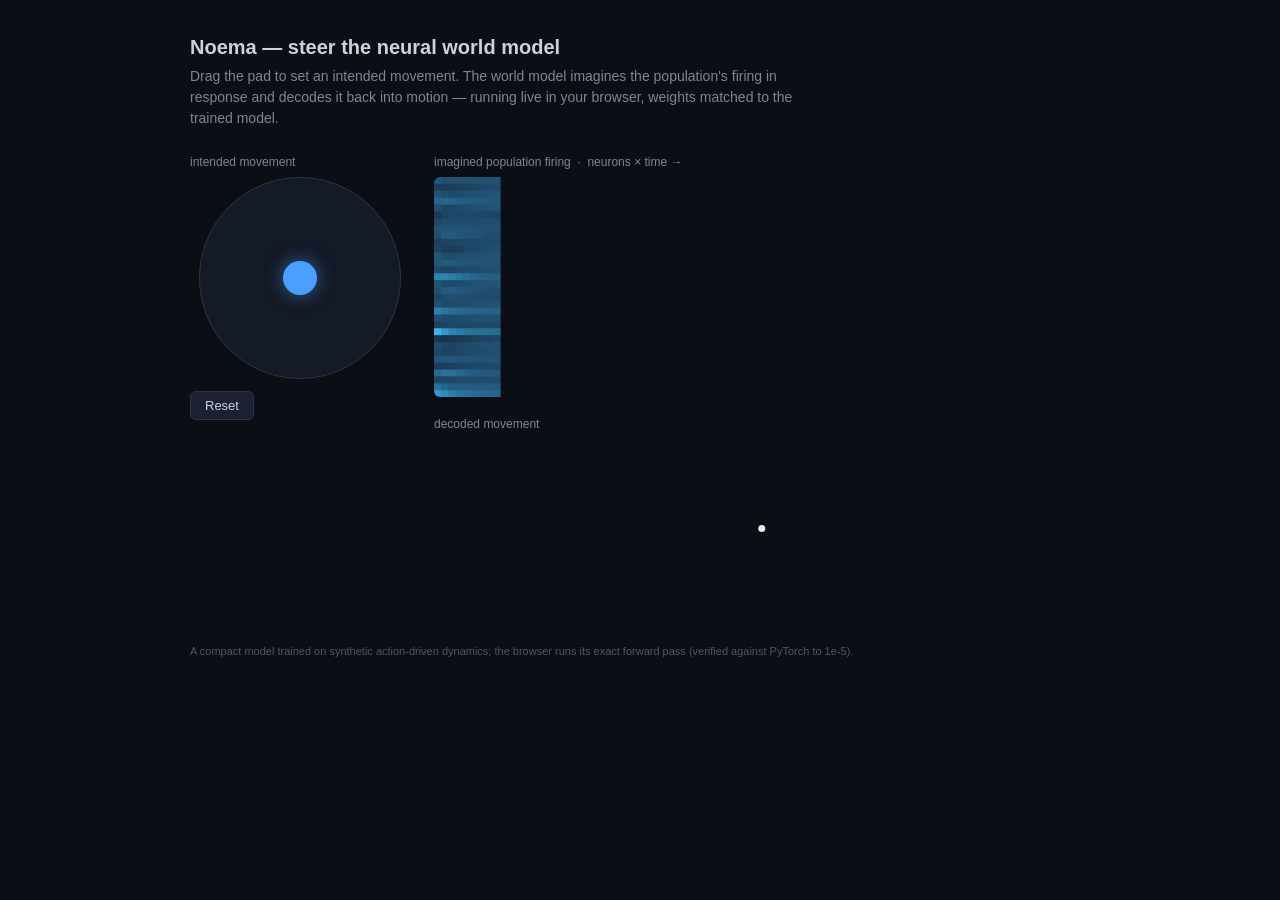
==== demo/noema.html @ ebee4f36 "sharpen demo fidelity: in-distribution steering and readable raster Train the demo model on held (pi" ====
<!doctype html>
<html lang="en"><head><meta charset="utf-8"/>
<meta name="viewport" content="width=device-width,initial-scale=1"/>
<title>Noema — steer the neural world model</title>
<style>
  :root { color-scheme: dark; }
  body { margin:0; background:#0b0e14; color:#c9d3e0;
         font:14px/1.5 -apple-system,Segoe UI,Roboto,sans-serif; }
  .wrap { max-width:900px; margin:0 auto; padding:32px 20px 48px; }
  h1 { font-size:20px; font-weight:600; margin:0 0 4px; }
  p.sub { color:#7c8698; margin:0 0 24px; max-width:640px; }
  .grid { display:grid; grid-template-columns:1fr; gap:24px; align-items:start; }
  @media (min-width:720px) { .grid { grid-template-columns:220px 1fr; } }
  #pad { margin:0 auto; }
  .label { font-size:12px; color:#7c8698; margin:0 0 6px; }
  canvas { display:block; width:100%; border-radius:6px; }
  #pad { width:200px; height:200px; border-radius:50%; background:#141a26;
         border:1px solid #2c3446; position:relative; touch-action:none; cursor:grab; }
  #knob { width:34px; height:34px; border-radius:50%; background:#4b9fff;
          position:absolute; left:83px; top:83px; box-shadow:0 0 18px #4b9fff88; }
  button { background:#1b2130; color:#c9d3e0; border:1px solid #2c3446; border-radius:6px;
           padding:6px 14px; cursor:pointer; margin-top:12px; font-size:13px; }
  .foot { color:#4d566a; font-size:11px; margin-top:24px; }
</style></head>
<body><div class="wrap">
  <h1>Noema — steer the neural world model</h1>
  <p class="sub">Drag the pad to set an intended movement. The world model imagines the population's firing in response and decodes it back into motion — running live in your browser, weights matched to the trained model.</p>
  <div class="grid">
    <div>
      <div class="label">intended movement</div>
      <div id="pad"><div id="knob"></div></div>
      <button id="reset">Reset</button>
    </div>
    <div>
      <div class="label">imagined population firing &nbsp;·&nbsp; neurons × time →</div>
      <canvas id="raster"></canvas>
      <div class="label" style="margin-top:18px">decoded movement</div>
      <canvas id="path"></canvas>
    </div>
  </div>
  <div class="foot">A compact model trained on synthetic action-driven dynamics; the browser runs its exact forward pass (verified against PyTorch to 1e-5).</div>
</div>
<script>
// Noema world model — forward pass in plain JS, shared by the browser demo and
// the Node parity test. Mirrors noema/models {encoder, world_model, tokenizer}
// exactly (batch size 1). The neural encoder is not needed here: the seed latents
// are baked in, so only the action-conditioned world model rolls forward.

const erf = (x) => {                              // Abramowitz-Stegun 7.1.26, ~1e-7
  const t = 1 / (1 + 0.3275911 * Math.abs(x));
  const y = 1 - (((((1.061405429 * t - 1.453152027) * t) + 1.421413741) * t
    - 0.284496736) * t + 0.254829592) * t * Math.exp(-x * x);
  return x < 0 ? -y : y;
};
const gelu = (x) => 0.5 * x * (1 + erf(x / Math.SQRT2));
const dot = (a, b) => { let s = 0; for (let i = 0; i < a.length; i++) s += a[i] * b[i]; return s; };
const linear = (x, W, b) => W.map((row, o) => dot(x, row) + (b ? b[o] : 0));

function layernorm(x, w, b, eps = 1e-5) {
  const m = x.reduce((s, v) => s + v, 0) / x.length;
  const v = x.reduce((s, e) => s + (e - m) * (e - m), 0) / x.length;
  const inv = 1 / Math.sqrt(v + eps);
  return x.map((e, i) => (e - m) * inv * w[i] + b[i]);
}

function rotary(vec, cos, sin) {          // vec: [head_dim]; cos/sin: [head_dim/2]
  const h = vec.length / 2, out = new Array(vec.length);
  for (let d = 0; d < h; d++) {
    const x1 = vec[d], x2 = vec[d + h];
    out[d] = x1 * cos[d] - x2 * sin[d];
    out[d + h] = x2 * cos[d] + x1 * sin[d];
  }
  return out;
}

function rotaryTables(headDim, seq, base) {
  const half = headDim / 2, cos = [], sin = [];
  for (let t = 0; t < seq; t++) {
    const c = [], s = [];
    for (let i = 0; i < half; i++) {
      const ang = t / base ** ((2 * i) / headDim);
      c.push(Math.cos(ang)); s.push(Math.sin(ang));
    }
    cos.push(c); sin.push(s);
  }
  return { cos, sin };
}

function attention(X, blk, cfg, cos, sin) {   // X: [T][dim], causal self-attention
  const { heads, headDim, dim } = cfg, T = X.length;
  const q = [], k = [], v = [];
  for (let t = 0; t < T; t++) {
    const p = linear(X[t], blk.qkv);
    const qh = [], kh = [], vh = [];
    for (let h = 0; h < heads; h++) {
      const o = h * headDim;
      qh.push(rotary(p.slice(o, o + headDim), cos[t], sin[t]));
      kh.push(rotary(p.slice(dim + o, dim + o + headDim), cos[t], sin[t]));
      vh.push(p.slice(2 * dim + o, 2 * dim + o + headDim));
    }
    q.push(qh); k.push(kh); v.push(vh);
  }
  const out = [];
  for (let t = 0; t < T; t++) {
    const row = [];
    for (let h = 0; h < heads; h++) {
      const scores = [];
      let mx = -Infinity;
      for (let j = 0; j <= t; j++) {                      // causal: j <= t
        const s = dot(q[t][h], k[j][h]) / Math.sqrt(headDim);
        scores.push(s); if (s > mx) mx = s;
      }
      let z = 0; const w = scores.map((s) => { const e = Math.exp(s - mx); z += e; return e; });
      const ctx = new Array(headDim).fill(0);
      for (let j = 0; j <= t; j++) for (let d = 0; d < headDim; d++) ctx[d] += (w[j] / z) * v[j][h][d];
      row.push(...ctx);
    }
    out.push(linear(row, blk.proj));
  }
  return out;
}

function block(X, blk, cfg, cos, sin) {
  const normed = X.map((x) => layernorm(x, blk.n1.w, blk.n1.b));
  const att = attention(normed, blk, cfg, cos, sin);
  const h = X.map((x, t) => x.map((e, i) => e + att[t][i]));
  return h.map((x) => {
    const m = layernorm(x, blk.n2.w, blk.n2.b);
    const mlp = linear(linear(m, blk.mlp0.W, blk.mlp0.b).map(gelu), blk.mlp2.W, blk.mlp2.b);
    return x.map((e, i) => e + mlp[i]);
  });
}

// World model over a latent+action sequence -> predicted next latent at each step.
function worldStep(zSeq, aSeq, m) {
  const cfg = { heads: m.heads, headDim: m.head_dim, dim: m.dim };
  const X = zSeq.map((z, t) => {
    const a = linear(aSeq[t], m.world.action.W, m.world.action.b);
    return z.map((e, i) => e + a[i]);
  });
  const { cos, sin } = rotaryTables(m.head_dim, X.length, m.base);
  let h = X;
  for (const blk of m.world.blocks) h = block(h, blk, cfg, cos, sin);
  h = h.map((x) => layernorm(x, m.world.norm.w, m.world.norm.b));
  const last = linear(h[h.length - 1], m.world.head.W, m.world.head.b);  // next latent
  return last;
}

function decode(z, m) {   // latent -> per-unit firing rate (exp of log-rate)
  return m.readout.map((row, u) => Math.exp(dot(z, row) * m.scale + m.bias[u]));
}

function behavior(z, m) {
  return linear(linear(z, m.behavior.n0.W, m.behavior.n0.b).map(gelu), m.behavior.n2.W, m.behavior.n2.b);
}

// Roll the world model forward under a plan of actions, from the seed latents.
function rollout(m, futureActions) {
  const z = m.seed.z.map((r) => r.slice());
  const a = m.seed.actions.map((r) => r.slice());
  const rates = [], beh = [];
  for (const action of futureActions) {
    const next = worldStep(z, a, m);
    z.push(next); a.push(action.slice());
    rates.push(decode(next, m));
    beh.push(behavior(next, m));
  }
  return { rates, behavior: beh };
}

const M = {"dim": 64, "heads": 4, "head_dim": 16, "action_dim": 2, "behavior_dim": 2, "scale": 0.125, "base": 10000.0, "world": {"action": {"W": [[-0.3944564759731293, 0.6815162897109985], [-0.3695671856403351, -0.19986529648303986], [0.052665259689092636, 0.6299083232879639], [0.5729265809059143, 0.5553269982337952], [0.4300071895122528, -0.008077387697994709], [0.6211912035942078, -0.35756972432136536], [0.3744974136352539, 0.2111877202987671], [-0.5672896504402161, -0.38064831495285034], [0.3224194049835205, -0.26654931902885437], [-0.5336015224456787, 0.44214004278182983], [0.450400710105896, 0.429174542427063], [-0.31211361289024353, 0.05212227627635002], [-0.2830257713794708, -0.4788229763507843], [-0.11832328140735626, 0.5726768970489502], [0.008784140460193157, -0.2810995578765869], [-0.17294231057167053, -0.5997816920280457], [-0.4796643853187561, -0.061808325350284576], [0.14216022193431854, 0.1043165847659111], [-0.4452217221260071, 0.013209742493927479], [0.5244666934013367, -0.10813763737678528], [0.43183794617652893, 0.018783368170261383], [-0.6339040398597717, 0.3685547113418579], [0.08235806226730347, -0.5705053210258484], [0.07511530816555023, -0.4097318649291992], [-0.591281533241272, 0.16483445465564728], [-0.1269935965538025, -0.30859485268592834], [0.6459012627601624, 0.31516048312187195], [-0.48872286081314087, -0.4816783666610718], [0.5846378803253174, -0.08020562678575516], [-0.11663510650396347, -0.14780473709106445], [-0.015254667028784752, 0.5689783692359924], [0.34101006388664246, 0.5291038751602173], [0.3300970792770386, -0.5868138074874878], [0.48735830187797546, -0.49069666862487793], [-0.3637958765029907, 0.15904919803142548], [0.16153647005558014, 0.4905668795108795], [0.0476057268679142, 0.5255426168441772], [0.2669703960418701, 0.6356541514396667], [-0.07174708694219589, 0.5712931752204895], [-0.1551140397787094, -0.23630522191524506], [0.06549450755119324, 0.15911155939102173], [-0.095891073346138, -0.26838910579681396], [-0.41727739572525024, 0.02391986735165119], [-0.33380457758903503, -0.21460874378681183], [-0.1529625654220581, 0.3509742319583893], [0.402127742767334, -0.1694532036781311], [0.34341737627983093, 0.6388184428215027], [-0.2864455282688141, -0.42836159467697144], [0.05498630553483963, -0.5693649649620056], [-0.4254119396209717, 0.3028835654258728], [0.04369626194238663, 0.26960039138793945], [-0.18251831829547882, 0.26504603028297424], [0.4641500413417816, 0.17468158900737762], [0.46591755747795105, -0.36217159032821655], [0.5657783150672913, -0.09593164920806885], [0.5504639744758606, 0.030761297792196274], [-0.5290141105651855, 0.08060497045516968], [0.4716035723686218, -0.536099374294281], [0.41788578033447266, -0.044641125947237015], [-0.26435962319374084, -0.17756742238998413], [-0.09975136816501617, 0.3001166880130768], [0.006324440706521273, -0.31188878417015076], [-0.03768249973654747, 0.4417543411254883], [0.18761983513832092, -0.24103501439094543]], "b": [-0.5793114900588989, 0.14379431307315826, 0.1349010467529297, -0.5529270768165588, 0.28895309567451477, 0.3098841905593872, -0.3705649673938751, -0.4057285785675049, 0.5312805771827698, -0.5716419816017151, 0.15173710882663727, 0.6578643321990967, -0.17174960672855377, -0.44533300399780273, 0.5625860691070557, -0.08477606624364853, -0.4659835994243622, -0.3616023361682892, -0.39117494225502014, 0.007013842463493347, -0.13204550743103027, 0.6119555234909058, -0.23835442960262299, 0.06920724362134933, 0.17660224437713623, -0.49497807025909424, 0.14639928936958313, -0.3441924750804901, -0.26349854469299316, -0.19271139800548553, -0.40986740589141846, -0.12065012007951736, 0.23057343065738678, 0.6095848679542542, 0.694715142250061, -0.1850115805864334, -0.5130632519721985, 0.08609455078840256, -0.4105474054813385, 0.45776256918907166, 0.6694611310958862, -0.2844844162464142, 0.425846666097641, 0.4668903350830078, -0.18549366295337677, 0.08097296208143234, 0.6704497337341309, 0.6618344783782959, 0.3022606372833252, 0.4210737347602844, -0.423159658908844, -0.20086009800434113, 0.24883757531642914, -0.5431965589523315, 0.02072245441377163, -0.12175250798463821, -0.349309504032135, 0.12508513033390045, 0.3346431851387024, -0.10420972853899002, -0.07866840064525604, -0.5405124425888062, -0.1356525719165802, -0.2730981111526489]}, "blocks": [{"n1": {"w": [0.9518190622329712, 1.0067819356918335, 0.9952657222747803, 1.0162086486816406, 0.9934046864509583, 0.975664496421814, 0.9940537214279175, 0.9903489947319031, 0.9897822141647339, 1.012467384338379, 0.9635581374168396, 1.0014780759811401, 1.0224138498306274, 0.9384195804595947, 0.9835711717605591, 0.9992873072624207, 1.0274038314819336, 0.9894895553588867, 0.9917889833450317, 0.9270288348197937, 1.012263298034668, 1.0785112380981445, 0.9634338021278381, 0.9488635659217834, 0.9710512757301331, 0.9713280200958252, 1.035818099975586, 1.0453953742980957, 0.9707453846931458, 1.0615156888961792, 0.9592798948287964, 0.9964846968650818, 1.049187183380127, 0.9809536933898926, 0.9398918747901917, 1.0421388149261475, 0.9806243181228638, 1.0337814092636108, 0.9947014451026917, 1.067650556564331, 0.9482951164245605, 0.9470446705818176, 0.962615430355072, 1.021997094154358, 0.9749978184700012, 0.9781928658485413, 0.9995278716087341, 1.0016158819198608, 0.9579798579216003, 1.0081251859664917, 0.9916494488716125, 0.9781896471977234, 0.9852414131164551, 1.0143524408340454, 0.9379108548164368, 1.0557200908660889, 0.9695205688476562, 0.9742144346237183, 1.0109935998916626, 0.9140310287475586, 1.0158467292785645, 0.9964613318443298, 1.0131433010101318, 0.9751214981079102], "b": [-0.050639279186725616, 0.01296747662127018, -0.012045660987496376, 0.005734789185225964, 0.02207055501639843, -0.009123538620769978, 0.03983752056956291, -0.05207812786102295, -0.03523536026477814, -0.000989242922514677, -0.002897884463891387, 0.05133054405450821, -0.014128864742815495, -0.016794709488749504, 0.0356895886361599, 0.0198432058095932, -0.01656273379921913, 0.04811360314488411, 0.0015269709983840585, 0.01593152992427349, 0.04979446530342102, 0.03286024555563927, -0.013062894344329834, -0.03748799115419388, 0.028775710612535477, -0.03690255805850029, 0.07079672068357468, -0.031560786068439484, 0.012679741717875004, -0.022967545315623283, 0.0018413444049656391, 0.03669736161828041, 0.06704352796077728, 0.04504508152604103, 0.0004993185284547508, 0.10556046664714813, -0.040456268936395645, 0.011144234798848629, -0.037592798471450806, 0.055554796010255814, 0.012206689454615116, 0.02947055548429489, 0.010176188312470913, 0.0288434736430645, 0.032401613891124725, 0.022518111392855644, 0.05556505173444748, 0.0461457185447216, -0.009485164657235146, 0.02507997490465641, -0.056554436683654785, 0.018647130578756332, 0.010925148613750935, -0.0753616914153099, -0.0051948861218988895, -0.00605117017403245, -0.02295408397912979, 0.03663898631930351, -0.024387653917074203, -0.026828734204173088, -0.07181020826101303, -0.056594640016555786, -0.05007350817322731, -0.07922723144292831]}, "n2": {"w": [1.1328837871551514, 1.0027097463607788, 0.9867709875106812, 1.0333420038223267, 1.010493516921997, 1.0203003883361816, 1.023108959197998, 1.2210031747817993, 1.0583550930023193, 0.9872369766235352, 0.9472073912620544, 0.9662510752677917, 1.034993290901184, 1.0624405145645142, 0.9956122040748596, 1.0384938716888428, 1.0189635753631592, 1.0148146152496338, 0.9731393456459045, 1.0422791242599487, 1.049463152885437, 1.1497405767440796, 0.98719722032547, 1.0209558010101318, 1.0080461502075195, 1.0157368183135986, 1.0815049409866333, 1.0022802352905273, 1.0585110187530518, 1.2235440015792847, 1.043584942817688, 0.9712684750556946, 1.0779212713241577, 1.0268248319625854, 1.0255160331726074, 1.00068199634552, 1.0749397277832031, 1.147748589515686, 1.0880439281463623, 1.3725206851959229, 0.9807235598564148, 1.077317476272583, 1.001234531402588, 1.1142278909683228, 1.0099586248397827, 1.0650302171707153, 1.047264575958252, 1.0747005939483643, 1.1147788763046265, 1.0387811660766602, 1.019935131072998, 0.9638904929161072, 1.0029644966125488, 0.9973915815353394, 1.1135770082473755, 1.0261303186416626, 1.0331213474273682, 1.035334587097168, 0.9799084067344666, 0.9684685468673706, 1.021506667137146, 0.9668391346931458, 0.9854614734649658, 1.0314462184906006], "b": [-0.0029264322947710752, -0.018583079800009727, 0.001795621938072145, -0.020707134157419205, 0.027982525527477264, 0.016861148178577423, -0.007829622365534306, -0.02815137803554535, -0.025320136919617653, 0.01264551468193531, 0.007995638065040112, -0.045978497713804245, 0.003470327937975526, -0.007092277053743601, 0.01591789722442627, -0.008723018690943718, -0.009512368589639664, -0.012675429694354534, 0.020157204940915108, -0.020126109942793846, -0.009787386283278465, -0.0039428481832146645, -0.025168322026729584, 0.01831814832985401, 0.004675662145018578, 0.022771334275603294, 0.010561292991042137, 0.014866831712424755, -0.041621871292591095, -0.01972878724336624, 0.03900241479277611, -0.015746798366308212, -0.017951583489775658, -0.036954816430807114, -0.003916694782674313, 0.026643870398402214, 0.000375113362679258, -0.006443338468670845, 0.012889256700873375, -0.03493070974946022, 0.01471826620399952, -0.02071280963718891, -0.015374311245977879, 0.01895223557949066, 0.010188079439103603, 0.029486754909157753, 0.011740888468921185, -0.005537296179682016, 0.0007882000645622611, 0.02468770556151867, -0.013373861089348793, 0.009452270343899727, 0.01928260736167431, -0.011353087611496449, 0.029064375907182693, 0.019300786778330803, -0.012018433772027493, 0.006469570100307465, -0.01804197207093239, -0.019850272685289383, -0.007524866610765457, 0.019129415974020958, -0.0063749393448233604, 0.013857657089829445]}, "qkv": [[0.1019890233874321, -0.21922089159488678, 0.239259272813797, 0.2573019564151764, 0.08959470689296722, 0.03715243935585022, -0.016486329957842827, 0.029049228876829147, -0.20341220498085022, 0.042510952800512314, 0.17796669900417328, -0.09070468693971634, -0.04425089433789253, 0.033242519944906235, -0.17379021644592285, -0.11632560193538666, -0.0954803004860878, -0.01600523665547371, -0.0005449784803204238, 0.06763490289449692, -0.02672148309648037, -0.012013023719191551, -0.1079079806804657, -0.13356086611747742, 0.04365622252225876, -0.09398595243692398, -0.06843330711126328, 0.12897691130638123, -0.10591167211532593, -0.013909511268138885, 0.1846122443675995, 0.17421986162662506, -0.4189000129699707, -0.01510913297533989, 0.01841888017952442, 0.12046756595373154, 0.01323753222823143, 0.20384959876537323, 0.3299456834793091, -0.1453922837972641, 0.15470823645591736, -0.009803509339690208, 0.007985693402588367, 0.04983248561620712, 0.14722363650798798, 0.02960769087076187, 0.17112091183662415, 0.1064862385392189, -0.17639395594596863, -0.05886296182870865, 0.18279020488262177, 0.05605488643050194, -0.09534801542758942, 0.06956835091114044, -0.050970036536455154, 0.20256897807121277, 0.03487636521458626, -0.008091511204838753, -0.14634810388088226, 0.02074437588453293, 0.2608710527420044, 0.09096314758062363, 0.1734926551580429, 0.07967568188905716], [-0.0876857340335846, -0.12322865426540375, 0.08032472431659698, 0.10066740959882736, 0.007662361953407526, -0.0747571513056755, -0.03262263908982277, 0.11585638672113419, -0.07417401671409607, -0.00786613393574953, -0.18062183260917664, -0.0515311062335968, -0.04791145771741867, -0.013686344027519226, -0.023641638457775116, 0.10111473500728607, 0.06682206690311432, 0.024882111698389053, -0.11148034781217575, -0.006643619388341904, -0.13883239030838013, 0.030815869569778442, 0.031521763652563095, -0.08726497739553452, 0.12075401097536087, -0.06884077936410904, -0.10586187988519669, 0.08248822391033173, -0.1588488221168518, 0.005163624882698059, 0.017729291692376137, -0.06646686792373657, -0.033533789217472076, 0.07258914411067963, -0.016699692234396935, -0.08954544365406036, -0.0005236978176981211, 0.04497011378407478, 0.12128793448209763, -0.1091168075799942, -0.02271079085767269, 0.06369882822036743, 0.151875302195549, -0.042408592998981476, 0.13288414478302002, -0.020300623029470444, 0.10217557847499847, -0.07630931586027145, 0.010956170037388802, -0.11705071479082108, 0.07441511750221252, -0.054752688854932785, -0.06717263907194138, -0.0832209587097168, -0.006795927882194519, 0.11148101091384888, 0.05395887792110443, -0.13701018691062927, -0.11811495572328568, -0.041921719908714294, -0.03022828884422779, 0.021357320249080658, 0.08766566216945648, 0.009901068173348904], [-0.018493281677365303, -0.1311487853527069, -0.05554645508527756, -0.0034737689420580864, 0.023432904854416847, -0.10630076378583908, -0.0928850769996643, 0.08274764567613602, -0.012062233872711658, 0.009141853079199791, -0.06896588951349258, -0.22553040087223053, -0.09492062032222748, 0.07005596160888672, -0.08554959297180176, 0.011491303332149982, -0.03242974728345871, -0.13550810515880585, -0.002136147115379572, 0.03962305188179016, -0.12864309549331665, -0.03831502050161362, -0.03569994121789932, 0.004511713981628418, -0.01600118912756443, 0.1267499327659607, -0.03748203068971634, 0.09516625106334686, 0.09683098644018173, 0.007074417546391487, -0.13237345218658447, -0.07159579545259476, -0.12083622068166733, -0.16986531019210815, -0.13730990886688232, -0.19173531234264374, 0.16130520403385162, -0.08606159687042236, 0.15487772226333618, -0.02298778109252453, -0.07941588759422302, -0.012243137694895267, -0.0939004197716713, -0.18694321811199188, -0.07484801858663559, -0.041624169796705246, -0.07303568720817566, -0.04319349303841591, -0.09247233718633652, -0.06733626127243042, 0.01989799365401268, -0.04013802111148834, -0.0966499000787735, 0.15590058267116547, 0.17364631593227386, 0.1712193340063095, -0.08948008716106415, -0.08477280288934708, 0.01297383476048708, -0.031478267163038254, 0.039192624390125275, 0.03959266468882561, 0.22647331655025482, 0.13844867050647736], [-0.033623624593019485, 0.05161348730325699, -0.05354214459657669, 0.06507586687803268, -0.022652098909020424, 0.09232428669929504, -0.1636413186788559, -0.1250692754983902, 0.03623977676033974, -0.00194883206859231, 0.014006552286446095, -0.07849420607089996, 0.17394880950450897, -0.03202756494283676, -0.15509384870529175, -0.12796419858932495, 0.09470620006322861, 0.05975446105003357, 0.05458669736981392, -0.11399611830711365, -0.014599677175283432, 0.11923957616090775, 0.006812912877649069, 0.04361000657081604, 0.06478963792324066, -0.02768092229962349, 0.140968456864357, 0.03764726594090462, -0.13840381801128387, -0.1214812844991684, -0.04796239733695984, 0.12527823448181152, -0.18662552535533905, 0.023041991516947746, -0.07486642152070999, 0.054820090532302856, 0.022598909214138985, 0.17889228463172913, -0.02626323513686657, 0.009141456335783005, 0.0029577333480119705, -0.09112020581960678, 0.051615193486213684, 0.03983641043305397, -0.059786923229694366, -0.0015052591916173697, -0.06306123733520508, -0.14096377789974213, 0.08873683959245682, -0.09299508482217789, -0.0954534187912941, 0.10414828360080719, -0.0863800197839737, -0.11311658471822739, 0.04301012307405472, -0.03845622017979622, 0.01905188523232937, -0.12170632928609848, 0.024328414350748062, 0.026872115209698677, -0.12607860565185547, -0.018617698922753334, -0.032337918877601624, -0.071282759308815], [-0.04096474498510361, 0.15951469540596008, -0.16267883777618408, -0.014973005279898643, 0.08079700917005539, 0.16429251432418823, 0.1714327186346054, -0.010502892546355724, 0.15144643187522888, -0.21207377314567566, -0.03797118738293648, -0.027362560853362083, 0.08620889484882355, -0.010356971062719822, -0.0759967491030693, 0.10651062428951263, -0.12111562490463257, 0.08933261781930923, -0.21873098611831665, 0.04569048434495926, 0.12088537961244583, 0.10590456426143646, -0.06254943460226059, 0.1423230618238449, -0.008847495540976524, -0.08762267231941223, 0.2881028950214386, -0.0599541999399662, 0.007942818105220795, -0.21882997453212738, -0.10229658335447311, 0.131445974111557, 0.12597359716892242, 0.001382859656587243, 0.0066451807506382465, 0.12095523625612259, 0.047094207257032394, 0.013993478380143642, -0.12958447635173798, 0.22548744082450867, -0.09324931353330612, -0.09921620041131973, 0.011906616389751434, -0.07109318673610687, 0.03689814731478691, 0.13640083372592926, 0.1444879174232483, -0.1904255449771881, -0.017323726788163185, -0.07969778031110764, 0.026257386431097984, -0.11777286976575851, 0.17424090206623077, -0.14985044300556183, -0.1531061828136444, -0.15805470943450928, -0.068917416036129, -0.07710824906826019, 0.22918350994586945, -0.08324597030878067, 0.0003385373274795711, -0.10636016726493835, -0.10050328075885773, -0.08334457129240036], [-0.059100277721881866, 0.12831752002239227, 0.18686039745807648, -0.061089079827070236, 0.018401863053441048, -0.07409010082483292, 0.023737428709864616, -0.07443850487470627, -0.0037667949218302965, -0.052640076726675034, 0.09584804624319077, 0.06753680855035782, 0.08195926994085312, -0.09580937027931213, -0.03119290992617607, -0.047231823205947876, 0.06632208079099655, -0.07948215305805206, 0.02841816283762455, -0.0953378975391388, -0.08970935642719269, 0.059051644057035446, 0.048951514065265656, 0.03154454007744789, -0.06927734613418579, -0.10465986281633377, 0.04216837137937546, -0.12241761386394501, 0.08621209859848022, 0.028454555198550224, 0.01418157760053873, -0.1224004328250885, 0.07050468772649765, 0.03224639594554901, -0.013769405893981457, 0.04309986159205437, -0.03266163170337677, 0.09670797735452652, 0.0433778278529644, 0.06880635768175125, 0.10985220223665237, 0.02411346323788166, 0.024117445573210716, -0.019384853541851044, -0.04179612547159195, 0.055116310715675354, -0.09552766382694244, 0.024673519656062126, 0.08479467779397964, -0.11129190772771835, -0.16578854620456696, 0.042776141315698624, 0.057866234332323074, -0.0840618759393692, -0.1295805275440216, 0.02925940789282322, 0.11790443956851959, -0.08891916275024414, 0.023390185087919235, 0.10766279697418213, -0.15269151329994202, -0.051559340208768845, -0.09477951377630234, 0.06014775112271309], [-0.060464199632406235, 0.122162364423275, -0.08443280309438705, -0.14731243252754211, -0.062513068318367, -0.06124139204621315, -0.0964270681142807, -0.021768182516098022, -0.11051245033740997, 0.1252647042274475, -0.08832073211669922, 0.052149735391139984, 0.02858332358300686, 0.10884684324264526, 0.056812770664691925, 0.08852876722812653, 0.07344023883342743, -0.0860452726483345, -0.03764623403549194, 0.02435459941625595, 0.024154121056199074, -0.006398485507816076, 0.04234933480620384, -0.07876340299844742, 0.14836393296718597, -0.09341931343078613, 0.11040560901165009, -0.08476734161376953, -0.1380874365568161, -0.023091893643140793, 0.05263379588723183, 0.07214507460594177, -0.05276035517454147, -0.0753420814871788, -0.04936867579817772, 0.004234483931213617, -0.043024010956287384, -0.11618715524673462, -0.1330767720937729, 0.13867196440696716, 0.1383821964263916, -0.040082577615976334, 0.1625230759382248, 0.10926516354084015, 0.04899733513593674, 0.048174742609262466, -0.11002377420663834, -0.08035451918840408, 0.0010097185149788857, -0.014790067449212074, -0.08095556497573853, 0.029777241870760918, 0.03586836904287338, 0.01731816492974758, 0.12228021025657654, -0.06302794814109802, 0.0807771161198616, 0.08182545006275177, -0.026763183996081352, 0.006836385931819677, 0.04811227694153786, 0.06499245017766953, -0.02331857942044735, -0.01276117842644453], [-0.03903642296791077, 0.0628284215927124, -0.035016413778066635, -0.04455618932843208, 0.1041109636425972, 0.10302921384572983, 0.01962038315832615, -0.09140220284461975, 0.12951551377773285, 0.0693650096654892, 0.08218605816364288, -0.05325492098927498, 0.12322556227445602, -0.04577936977148056, -0.08096691220998764, -0.07531288266181946, 0.08978795260190964, 0.06995239108800888, -0.09491444379091263, 0.07427266985177994, -0.03735053166747093, -0.07818276435136795, -0.12822778522968292, 0.008807322010397911, 0.02308506891131401, -0.04244120791554451, 0.10410889983177185, 0.05531202256679535, 0.019264277070760727, 0.010618426837027073, 0.10749723017215729, 0.07777334749698639, 0.03256995603442192, -0.01347529049962759, -0.07580703496932983, 0.02518600970506668, -0.12841923534870148, -0.02734636329114437, -0.09280134737491608, 0.07216112315654755, -0.090648353099823, -0.1067291796207428, 0.00668165972456336, 0.02217511460185051, -0.03467145189642906, -0.01993233896791935, 0.012541081756353378, 0.044993866235017776, 0.056016817688941956, 0.11301965266466141, -0.05960288271307945, -0.02777351252734661, -0.06931506097316742, -0.0779736265540123, -0.061163026839494705, -0.1364448219537735, -0.023487290367484093, 0.009534532204270363, 0.051053356379270554, 0.03804723545908928, 0.10791119188070297, -0.11357399821281433, -0.018669134005904198, 0.05919019505381584], [-0.011650112457573414, -0.20030339062213898, 0.13728003203868866, 0.17028746008872986, -0.00970230158418417, -0.1431300938129425, 0.12057091295719147, 0.011090594343841076, -0.01734859123826027, -0.1211235299706459, 0.062907375395298, 0.03956228494644165, -0.12259802967309952, -0.0774901956319809, -0.05220118537545204, 0.09681130945682526, -0.15873144567012787, 0.13495177030563354, -0.07429815828800201, 0.17237254977226257, 0.08311182260513306, -0.17144517600536346, 0.0669686421751976, -0.0447814054787159, 0.032823167741298676, 0.08992347121238708, -0.11800441890954971, 0.03946136310696602, -0.0008571744547225535, -0.2672003507614136, 0.08479881286621094, -0.010693833231925964, -0.053885333240032196, 0.019390203058719635, 0.021069610491394997, 0.06299356371164322, 0.06745100021362305, -0.002964538522064686, 0.04035486653447151, -0.007185828406363726, -0.10802501440048218, 0.0057913679629564285, 0.024626320227980614, -0.1674148589372635, 0.06802570819854736, -0.033998116850852966, -0.011307863518595695, 0.0501616969704628, -0.08391588926315308, -0.1270667463541031, 0.42304080724716187, -0.03868522495031357, -0.19951733946800232, -0.034483134746551514, 0.021419281139969826, 0.20193541049957275, 0.03684700280427933, 0.00020076431974302977, 0.0003959363093599677, 0.0010682535357773304, 0.09038450568914413, -0.03134840354323387, 0.13615156710147858, 0.004222769755870104], [0.16978852450847626, 0.019861042499542236, 0.10321074724197388, 0.07865042984485626, 0.07279828935861588, 0.023162702098488808, -0.12658274173736572, 0.06442730873823166, -0.015539378859102726, -0.03210986405611038, 0.020982496440410614, -0.28471800684928894, 0.12935610115528107, 0.06563343852758408, -0.16001927852630615, -0.10318532586097717, 0.12479647248983383, -0.07925565540790558, 0.04614170268177986, -0.12392678111791611, -0.04254525154829025, -0.1795663684606552, -0.00023185121244750917, 0.04027194902300835, -0.028076447546482086, 0.03300369530916214, -0.060192592442035675, 0.17446446418762207, -0.019242901355028152, 0.10729438811540604, 0.11441174149513245, -0.01642383076250553, -0.046422328799963, -0.03068247064948082, -0.15072864294052124, -0.13431836664676666, -0.01789584569633007, -0.1026415005326271, 0.04387659579515457, 0.0975588858127594, 0.02199021354317665, -0.04696580395102501, -0.08279605954885483, -0.30077582597732544, 0.13119076192378998, -0.08574562519788742, -0.260811448097229, -0.06422074884176254, -0.046247903257608414, -0.02405644953250885, 0.043961554765701294, -0.03360966593027115, -0.03840934857726097, 0.0856207087635994, 0.04255436733365059, 0.17365072667598724, 0.08256354182958603, 0.07515842467546463, -0.156426340341568, -0.035824984312057495, 0.15803249180316925, 0.20088237524032593, 0.15650896728038788, 0.0771847516298294], [-0.2749035954475403, 0.09719657152891159, -0.08350634574890137, -0.019601047039031982, 0.009021453559398651, -0.02290017530322075, 0.10184409469366074, -0.177202045917511, 0.1193259209394455, -0.05987700819969177, 0.061117447912693024, 0.1092621237039566, 0.20678384602069855, -0.0895659551024437, 0.042181480675935745, 0.21672646701335907, 0.08968549966812134, 0.0995563343167305, 0.054356545209884644, -0.018932517617940903, 0.19643275439739227, 0.12140308320522308, -0.08058666437864304, 0.1367824822664261, 0.025855490937829018, -0.04645198583602905, 0.12489774078130722, -0.16137312352657318, -0.07863864302635193, -0.11388666182756424, -0.003696475876495242, 0.05118943750858307, 0.16294124722480774, 0.11560261994600296, 0.007916565984487534, 0.1790124922990799, -0.07169583439826965, 0.13949701189994812, -0.2287871539592743, 0.18177026510238647, 0.0320190005004406, 0.02134380117058754, 0.3573895990848541, 0.08624063432216644, -0.141170933842659, 0.102185919880867, 0.12720173597335815, 0.18918658792972565, -0.016601556912064552, 0.16601110994815826, -0.06479766219854355, 0.0971331000328064, 0.19954749941825867, -0.24918384850025177, -0.2330208420753479, -0.0887431874871254, -0.10683747380971909, -0.0023372287396341562, 0.1340665966272354, -0.1901366412639618, -0.11465776711702347, -0.29843392968177795, -0.2058429718017578, -0.10968584567308426], [-0.0937233567237854, 0.12751029431819916, -0.07152555137872696, 0.014849507249891758, 0.04457544907927513, -0.025131475180387497, -0.03771980479359627, 0.022487418726086617, -0.045845165848731995, -0.0965091660618782, 0.05780067667365074, -0.08481104671955109, -0.0322779044508934, 0.02575400285422802, -0.11963680386543274, 0.10816784203052521, -0.01796734146773815, 0.0314103364944458, -0.15042637288570404, -0.11793214827775955, 0.11265461146831512, -0.06507660448551178, -0.05496466904878616, 0.06976953148841858, -0.05272204056382179, -0.03763312101364136, 0.05079273879528046, 0.11565346270799637, 0.10140124708414078, 0.07900582998991013, -0.002145004691556096, -0.08157684653997421, 0.03361981734633446, 0.02579399198293686, 0.07556550949811935, 0.0525522418320179, 0.09341325610876083, -0.010546698234975338, 0.10689838230609894, -0.03919699415564537, 0.02960110828280449, 0.03856365755200386, -0.027749940752983093, -0.1361750364303589, 0.12877199053764343, 0.058554187417030334, -0.04506840929389, -0.16579972207546234, -0.06746476888656616, -0.03701738268136978, 0.11233534663915634, 0.00754120759665966, 0.16258616745471954, 0.04701995104551315, -0.04686307534575462, -0.06540679931640625, -0.03883243352174759, 0.04743535444140434, -0.03454262390732765, 0.08871126919984818, 0.056304074823856354, -0.03479348495602608, -0.08955203741788864, 0.09760849177837372], [-0.027282943949103355, 0.09818632900714874, -0.15729494392871857, 0.1081719696521759, 0.09467730671167374, 0.025324568152427673, -0.04450357332825661, 0.11571229994297028, -0.1355220079421997, 0.13658376038074493, -0.07902549207210541, -0.08613661676645279, 0.1561966836452484, 0.06294292211532593, -0.06788633018732071, 0.002098151482641697, 0.04237479716539383, -0.13003888726234436, -0.04716503620147705, -0.1004282757639885, -0.08109642565250397, 0.005838638171553612, 0.06278982013463974, 0.042967598885297775, -0.10286787152290344, -0.044967398047447205, -0.10404238104820251, -0.03187158703804016, 0.043021026998758316, 0.08103182911872864, -0.09450951963663101, 0.022413108497858047, -0.0039314948953688145, -0.091590516269207, 0.058688901364803314, 0.0004233086947351694, -0.005785686895251274, -0.05736467242240906, 0.035925596952438354, -0.05703343451023102, -0.04463764652609825, 0.042294472455978394, -0.01970372535288334, -0.04557802528142929, 0.0416610985994339, 0.0644829273223877, 0.08555568754673004, 0.071996308863163, -0.017533963546156883, -0.12520678341388702, -0.06123891845345497, -0.004286274313926697, -0.026893068104982376, 0.004734452813863754, 0.10058453679084778, 0.01139273401349783, 0.03367844223976135, 0.06304501742124557, 0.03030991554260254, 0.035246625542640686, 0.08577490597963333, 0.13559600710868835, 0.10914422571659088, 0.05847899615764618], [-0.06951991468667984, -0.08750329166650772, 0.15873154997825623, 0.056824203580617905, -0.09202397614717484, 0.060783643275499344, 0.01105902437120676, -0.09964616596698761, -0.06875894963741302, -0.12406712025403976, 0.1167214959859848, -0.005771150346845388, -0.11475447565317154, -0.007126102223992348, 0.13104188442230225, 0.06535632908344269, -0.03619971126317978, -0.11315488815307617, -0.02286052703857422, -0.060088858008384705, -0.07102584093809128, -0.009324612095952034, 0.10871320217847824, 0.04626830667257309, -0.05075022950768471, -0.02828075923025608, -0.12145183235406876, 0.1477590799331665, 0.0688360184431076, 0.035801731050014496, -0.0625535249710083, -0.14316244423389435, -0.04933968931436539, -0.16970795392990112, 0.09560588002204895, -0.1417713612318039, -0.05116673558950424, 0.05217180401086807, 0.13860006630420685, -0.047333817929029465, -0.05028054490685463, 0.012061595916748047, 0.01006752997636795, -0.09242433309555054, 0.012224462814629078, 0.10587136447429657, -0.027704939246177673, -0.07062797248363495, 0.11017637699842453, -0.11234762519598007, 0.035463832318782806, -0.09306617081165314, 0.09467845410108566, 0.028627796098589897, -0.07325471937656403, 0.04491354152560234, -0.07279599457979202, 0.07699552178382874, -0.056035980582237244, -0.10005178302526474, 0.14626754820346832, 0.0011231433600187302, -0.11404471844434738, -0.1147727519273758], [-0.05272768437862396, -0.11570417881011963, -0.12307041883468628, -0.07134450227022171, -0.044649239629507065, -0.04196459427475929, -0.14136090874671936, 0.131511390209198, -0.1171095073223114, 0.11669862270355225, 0.017074892297387123, -0.13696742057800293, -0.011083345860242844, 0.09649298340082169, -0.0819450169801712, -0.03203454986214638, 0.006809500977396965, -0.018011100590229034, 0.054567355662584305, 0.024968205019831657, -0.09997659921646118, -0.007051910739392042, -0.07639969140291214, -0.11180547624826431, -0.04369457811117172, -0.09317811578512192, -0.030978668481111526, 0.11079160124063492, -0.0017094212817028165, 0.15615423023700714, -0.08587931096553802, -0.02215309999883175, -0.15124095976352692, -0.07522469013929367, -0.08018958568572998, -0.056718677282333374, 0.10859277844429016, -0.03851306810975075, -0.10986671596765518, -0.14962950348854065, 0.1269172728061676, -0.047641731798648834, -0.08100184053182602, -0.09313163161277771, 0.11664161831140518, -0.009012038819491863, -0.052245501428842545, 0.0447566881775856, -0.03786391764879227, -0.06435397267341614, 0.06548526138067245, 0.02166626788675785, 0.06309669464826584, 0.032966479659080505, 0.037967804819345474, -0.010142534039914608, -0.08907538652420044, -0.10666009783744812, 0.03494692221283913, 0.04024423286318779, 0.10010923445224762, -0.06766434758901596, 0.10860089212656021, 0.06067042425274849], [-0.08538307249546051, 0.01673191413283348, 0.015590155497193336, 0.008610773831605911, 0.09303566068410873, -0.08446383476257324, 0.00943073071539402, -0.08886434882879257, 0.06132035702466965, 0.051332466304302216, 0.0630779042840004, 0.04122083634138107, -0.058370839804410934, 0.14434511959552765, 0.04255063086748123, -0.12428540736436844, 0.1202053353190422, 0.08154930174350739, 0.07900974899530411, 0.08507430553436279, 0.001380748813971877, -0.06779814511537552, -0.04940933361649513, -0.04330834001302719, -0.008084552362561226, 0.10312715172767639, 0.02290370874106884, 0.00032046300475485623, -0.08897344768047333, 0.09571536630392075, 0.029356487095355988, -0.05430412292480469, -0.1489957720041275, 0.09348447620868683, 0.047801319509744644, 0.088555246591568, 0.04519207030534744, 0.03210258111357689, -0.1578129082918167, 0.07408761233091354, 0.08702991157770157, 0.006180734373629093, 0.07158006727695465, -0.015363224782049656, 0.0710117295384407, 0.018890250474214554, 0.010433848947286606, 0.06767880916595459, -0.14530454576015472, 0.02228357084095478, 0.05877096578478813, 0.029227428138256073, 0.008729089051485062, 0.001789018278941512, -0.09593767672777176, 0.10027454048395157, 0.009093635715544224, -0.10270220041275024, 0.07402539253234863, -0.08849327266216278, -0.012783240526914597, -0.04874366521835327, 0.1131499782204628, -0.02103685960173607], [-0.04330763593316078, -0.0037334102671593428, -0.004405921790748835, -0.16136999428272247, -0.0579063855111599, -0.16927871108055115, -0.2736102044582367, 0.1107163205742836, -0.27101725339889526, 0.14729179441928864, 0.0594637356698513, 0.08048100024461746, -0.07676472514867783, 0.042806126177310944, -0.18790820240974426, -0.23723463714122772, 0.20205380022525787, -0.16973453760147095, 0.07089079171419144, -0.11916377395391464, 0.10350287705659866, -0.003626275109127164, -0.198334738612175, -0.08588838577270508, 0.04839541018009186, -0.08550609648227692, -0.03324867784976959, 0.07657758891582489, -0.08942483365535736, 0.15104910731315613, -0.0032315736170858145, -0.05681140720844269, -0.09730198979377747, -0.12177074700593948, 0.25933462381362915, 0.07694321125745773, -0.14595511555671692, 0.05793304741382599, 0.10531242191791534, 0.2548820376396179, -0.07089999318122864, 0.013602003455162048, 0.016334164887666702, 0.04266085475683212, 0.078700490295887, -0.05099010840058327, -0.012440111488103867, 0.21710412204265594, -0.0948135256767273, 0.10512544959783554, 0.18952639400959015, 0.024419426918029785, 0.014571739360690117, -0.010945276357233524, -0.1509663611650467, -0.07428911328315735, 0.26487258076667786, -0.06140848994255066, -0.14920257031917572, 0.043914321810007095, 0.005779453087598085, -0.054121024906635284, -0.06848764419555664, 0.054069023579359055], [0.006330495234578848, 0.07830015569925308, 0.07445721328258514, -0.0821157842874527, 0.12877044081687927, 0.002216192428022623, -0.006258177570998669, -0.00892446655780077, 0.04528212919831276, -0.07223834842443466, 0.04916941747069359, -0.09717424213886261, -0.013210131786763668, -0.01722879149019718, -0.023277755826711655, 0.012062471359968185, -0.03864673525094986, -0.02371368184685707, 0.059603337198495865, -0.027804067358374596, 0.18911051750183105, -0.11384159326553345, -0.18843716382980347, -0.052390918135643005, -0.03136986494064331, -0.10977474600076675, 0.13976603746414185, -0.09644264727830887, 0.0557708702981472, 0.06887838989496231, 0.19469670951366425, 0.07325092703104019, -0.11620394885540009, 0.08266080915927887, 0.07976694405078888, 0.18072474002838135, 0.019270863384008408, 0.21754468977451324, 0.12366099655628204, -0.036040570586919785, 0.04242686927318573, -0.1180456280708313, 0.06740649789571762, 0.012329952791333199, 0.015319149941205978, 0.10660754889249802, 0.09256618469953537, -0.10110778361558914, 0.12763389945030212, 0.03765179216861725, -0.04631704464554787, 0.13005617260932922, 0.14755849540233612, -0.14302273094654083, 0.05218997597694397, 0.07415571808815002, -0.027987411245703697, 0.08215533941984177, -0.14528198540210724, 0.03437837213277817, -0.044318828731775284, -0.20659089088439941, 0.016569923609495163, -0.019741371273994446], [0.015880849212408066, -0.08781754970550537, 0.029270587489008904, 0.07748036086559296, 0.005569839850068092, -0.06857465952634811, -0.05455127730965614, 0.1934838742017746, 0.09158013761043549, -0.06531181186437607, 0.10889113694429398, 0.009115551598370075, -0.0452159158885479, 0.11143302172422409, -0.04642300680279732, -0.03765761852264404, -0.03758750483393669, -0.21887120604515076, 0.08485241234302521, -0.04157913476228714, -0.057217665016651154, -0.040151335299015045, 0.15702901780605316, -0.0020688860677182674, -0.03340158239006996, 0.11566120386123657, 0.09686072170734406, -0.0058766077272593975, 0.2403501719236374, 0.09690634906291962, -0.056561365723609924, 0.08505609631538391, -0.031405381858348846, -0.04738868772983551, 0.019331229850649834, -0.06947412341833115, 0.12956425547599792, -0.11534290015697479, 0.130017951130867, -0.09643255174160004, -0.13888975977897644, 0.025334475561976433, -0.27180442214012146, -0.14634576439857483, 0.0653936043381691, -0.161936417222023, -0.10118334740400314, 0.10293060541152954, -0.04633074626326561, -0.2054484486579895, 0.017530106008052826, -0.08958026766777039, -0.19266630709171295, 0.1663818061351776, 0.19941259920597076, -0.004026683978736401, -0.035864438861608505, -0.09039371460676193, 0.1188703402876854, 0.11610876768827438, 0.18555188179016113, 0.22314926981925964, 0.1771182268857956, 0.14762639999389648], [-0.1846855878829956, -0.054172761738300323, 0.08379053324460983, 0.08249363303184509, -0.0904880166053772, -0.04696941003203392, 0.1048877164721489, -0.04489744454622269, 0.05508892238140106, 0.02019057422876358, -0.04935507848858833, 0.07893995195627213, 0.1470324993133545, -0.10943110287189484, 0.010712597519159317, -0.03297709301114082, 0.08864371478557587, 0.03407846763730049, 0.01921716146171093, 0.016935858875513077, -0.007549378089606762, -0.007215776946395636, -0.04016697779297829, 0.07866993546485901, 0.0029914546757936478, 0.01046461146324873, 0.032932303845882416, 0.03993663191795349, 0.05039908364415169, -0.16794656217098236, 0.17906884849071503, 0.10533104091882706, -0.12829677760601044, 0.06786437332630157, 0.12432529777288437, 0.05134414881467819, 0.03266339376568794, 0.13627488911151886, -0.008525298908352852, 0.0827314630150795, 0.14408260583877563, 0.07692869007587433, -0.012404120527207851, 0.06333111971616745, 0.12833137810230255, -0.013745959848165512, 0.09432131797075272, 0.1231234148144722, 0.04740087315440178, 0.1047554612159729, -0.07461479306221008, 0.018890000879764557, 0.12046029418706894, -0.13731174170970917, 0.05562173202633858, -0.22733627259731293, -0.039902977645397186, 0.03237352892756462, -0.06700990349054337, 0.03927884250879288, -0.138808935880661, -0.12399613112211227, 0.00945037230849266, -0.023826656863093376], [0.020154235884547234, -0.04869699105620384, -0.19577614963054657, 0.176068514585495, 2.835537088685669e-05, -0.07868611067533493, -0.061474304646253586, 0.07522618025541306, -0.027618860825896263, 0.04465113952755928, 0.014936956577003002, -0.040665365755558014, 0.06799108535051346, -0.13210374116897583, 0.0007592500769533217, 0.036552153527736664, 0.05466680973768234, 0.027835663408041, 0.08649273216724396, 0.12260545045137405, 0.059244755655527115, -0.158455953001976, 0.06485462933778763, 0.13771650195121765, -0.19169266521930695, 0.05575712397694588, -0.08467964082956314, -0.0006357227684929967, 0.2194185107946396, 0.15652956068515778, -0.018923353403806686, 0.055017273873090744, -0.059810277074575424, -0.03592293709516525, 0.021364696323871613, -0.045496538281440735, 0.034609101712703705, -0.1790606826543808, -0.025234131142497063, -0.14983999729156494, -0.22499313950538635, 0.10017301142215729, -0.054384779185056686, -0.16293080151081085, 0.025674374774098396, -0.06877406686544418, -0.018790779635310173, 0.04236810654401779, 0.027755245566368103, -0.18638785183429718, 0.2070806324481964, -0.17573480308055878, 0.08677472919225693, 0.16145332157611847, -0.05107678845524788, -0.09813837707042694, -0.03698081150650978, 0.17550842463970184, 0.10779492557048798, 0.094784215092659, 0.09455153346061707, 0.08907761424779892, 0.10811824351549149, 0.10575402528047562], [0.15509352087974548, -0.13982009887695312, 0.028098618611693382, 0.0489584244787693, -0.028799204155802727, -0.06035441905260086, -0.07339178025722504, 0.01976076513528824, 0.017902063205838203, -0.017688635736703873, 0.15082219243049622, -0.0722699984908104, -0.09959735721349716, 0.06859195977449417, -0.025618068873882294, -0.10599614679813385, -0.05633585527539253, -0.046889543533325195, 0.07103938609361649, 0.06806648522615433, -0.10983162373304367, 0.05199163779616356, 0.11311916261911392, -0.001366684795357287, -0.08571777492761612, -0.12666438519954681, 0.09621597081422806, -0.020987318828701973, 0.3277244567871094, -0.06530734896659851, -0.039182331413030624, -0.005501965060830116, -0.00028514594305306673, -0.04450882598757744, -0.17122244834899902, -0.09629828482866287, 0.1490735113620758, 0.021519334986805916, 0.029043778777122498, 0.05473445728421211, 0.024212488904595375, -0.008656270802021027, -0.09030664712190628, -0.005240519065409899, 0.11403832584619522, -0.016716500744223595, 0.06588194519281387, 0.07854003459215164, -0.100137859582901, -0.02196679078042507, 0.08467146754264832, -0.011555713601410389, 0.1076759546995163, 0.1247042864561081, 0.08589586615562439, 0.2860119938850403, -0.0003949484380427748, 0.04289575666189194, 0.025193501263856888, 0.14744721353054047, 0.05695989727973938, 0.08776083588600159, 0.011823360808193684, 0.09969178587198257], [-0.07080461084842682, -0.05628242716193199, 0.02826683595776558, -0.06884918361902237, -0.03561680018901825, -0.07435067743062973, 0.04377978295087814, -0.035071760416030884, -0.046829745173454285, 0.10270706564188004, 0.0008956227684393525, 0.007455969229340553, -0.1029290184378624, 0.008364664390683174, 0.08462323248386383, 0.12492214888334274, -0.03989949822425842, -0.01558633241802454, 0.11879004538059235, -0.1388511061668396, -0.03818317875266075, 0.1420391947031021, 0.07446148246526718, -0.00014789006672799587, -0.00459999730810523, 0.04370277374982834, -0.01956842467188835, -0.14862288534641266, 0.022718794643878937, -0.01176308374851942, 0.05099610611796379, -0.029484596103429794, 0.0577336847782135, 0.08141961693763733, -0.09424638748168945, 0.1786016821861267, -0.07709116488695145, 0.15169137716293335, 0.042093269526958466, -0.1098710224032402, -0.019429514184594154, 0.05802958831191063, -0.0032107816077768803, 0.17429201304912567, 0.050800058990716934, -0.05654505267739296, -0.012561299838125706, 0.06505449116230011, -0.0008978244150057435, 0.15573906898498535, -0.04193752631545067, -0.09670845419168472, -0.08272869884967804, -0.08110109716653824, -0.028747735545039177, 0.008408277295529842, 0.017794277518987656, 0.09732604026794434, -0.0942455381155014, 0.05521195009350777, -0.04566828906536102, 0.037281446158885956, -0.16740217804908752, 0.02315489947795868], [0.0009086549980565906, 0.05172991380095482, -0.010766285471618176, -0.12604202330112457, -0.07818476110696793, 0.0806669145822525, -0.08507651835680008, -0.11844225227832794, -0.12794949114322662, -0.056522391736507416, 0.07542994618415833, 0.032753024250268936, 0.008283249102532864, 0.027066415175795555, 0.11027167737483978, -0.08704319596290588, 0.014275513589382172, -0.028712626546621323, -0.05681362748146057, -0.15290628373622894, -0.02850550413131714, 0.0023940035607665777, 0.04914722219109535, -0.0220280010253191, 0.1365143358707428, 0.06170933321118355, 0.04250248149037361, 0.014217911288142204, -0.09290357679128647, 0.016884949058294296, -0.04091738909482956, -0.057252295315265656, -0.053277842700481415, 0.03861835598945618, 0.11456117779016495, 0.05128523334860802, -0.04831862077116966, 0.12989306449890137, -0.04529738798737526, 0.14336678385734558, -0.038975272327661514, 0.005724919028580189, 0.06905849277973175, 0.09492213279008865, -0.030306898057460785, 0.13460619747638702, -0.002409191569313407, -0.0016354135004803538, -0.026101144030690193, 0.08270560950040817, -0.1851341277360916, 0.11715720593929291, -0.11602223664522171, -0.07412073761224747, -0.02921396493911743, -0.11652681231498718, -0.06736744940280914, -0.001677598338574171, -0.12775786221027374, -0.10636810213327408, -0.05804860219359398, -0.10287348926067352, -0.004978091921657324, -0.10296543687582016], [-0.14378589391708374, 0.10695305466651917, -0.05519140511751175, 0.013414355926215649, 0.024299973621964455, -0.003969008568674326, 0.10625169426202774, 0.04138025641441345, -0.17313598096370697, 0.005733240395784378, -0.18814417719841003, 0.2408914715051651, -0.06203485652804375, -0.054604675620794296, 0.15272866189479828, 0.13037548959255219, 0.10359589010477066, 0.04228051006793976, 0.04209383204579353, 0.08268208801746368, -0.06790380924940109, 0.11160795390605927, -0.07292940467596054, -0.011454405263066292, -0.008347938768565655, -0.0036179341841489077, -0.18408294022083282, 0.05454511195421219, -0.15319344401359558, -0.13653907179832458, 0.04629741236567497, -0.08192038536071777, 0.03869381546974182, -0.06311824917793274, 0.0665031224489212, -0.05694754794239998, -0.03402736783027649, -0.09383490681648254, -0.08051922917366028, 0.2514549791812897, 0.10813938081264496, 0.09565012902021408, 0.10229609906673431, 0.1559053659439087, -0.16377727687358856, 0.005162673536688089, -0.032574061304330826, 0.044141240417957306, 0.022623784840106964, 0.0035935670603066683, -0.16589847207069397, -0.12399239838123322, 0.11752983182668686, -0.22045384347438812, -0.19592927396297455, -0.3187624216079712, 0.09311997890472412, -0.05958092585206032, -0.0985763743519783, -0.07924707978963852, -0.08339425921440125, -0.18342402577400208, -0.15382513403892517, -0.24215485155582428], [0.08366326242685318, 0.033609166741371155, -0.041403159499168396, -0.01566755585372448, 0.054699674248695374, -0.08466857671737671, 0.009475660510361195, 0.0034561397042125463, -0.019068269059062004, 0.038393568247556686, 0.02111213654279709, 0.10549801588058472, -0.05595683306455612, 0.14899583160877228, -0.13805335760116577, -0.11845316737890244, -0.07461705058813095, 0.04274291172623634, 0.10464992374181747, -0.06807412207126617, -0.020467525348067284, -0.10959547013044357, 0.11670804768800735, 0.1189439445734024, -0.059737905859947205, 0.07906938344240189, -0.12034290283918381, 0.16642767190933228, 0.004472893662750721, -0.03958052024245262, 0.0033551687374711037, 0.025758659467101097, 0.016365662217140198, -0.12611548602581024, 0.10518663376569748, -0.1653684377670288, 0.10720502585172653, 0.0863211452960968, 0.1919683963060379, -0.06270003318786621, -0.09911870956420898, -0.14983664453029633, -0.016533399000763893, 0.06921122223138809, -0.030490778386592865, 0.013866862282156944, 0.00495024723932147, -0.09899172186851501, -0.15293674170970917, -0.01786276511847973, -0.05744084715843201, 0.0480535514652729, -0.07900900393724442, -0.06092026084661484, 0.07615233212709427, 0.10659370571374893, 0.15308527648448944, -0.06630916893482208, -0.0511164665222168, -0.03954269364476204, 0.14531321823596954, 0.0972762331366539, 0.10994567722082138, 0.02286836877465248], [0.02554943785071373, 0.2636714577674866, 0.006288604345172644, 0.06342767179012299, -0.11006932705640793, 0.056941501796245575, -0.06155652552843094, -0.16097594797611237, 0.04744001477956772, 0.08726755529642105, -0.044456593692302704, 0.162209153175354, 0.19973531365394592, -0.13131868839263916, 0.0801004022359848, 0.028571363538503647, 0.18787863850593567, 0.0769185870885849, -0.12066278606653214, -0.06076962873339653, 0.06519634276628494, 0.03410272300243378, -0.07251472026109695, 0.037250861525535583, 0.3271244764328003, -0.027629077434539795, 0.04240604490041733, -0.17344136536121368, -0.14846748113632202, -0.004654678516089916, 0.10932502895593643, -0.11520925909280777, -0.034389253705739975, 0.17399083077907562, 0.12219443917274475, 0.281690388917923, -0.12898263335227966, 0.10828986763954163, -0.026371506974101067, 0.07271048426628113, 0.0805496945977211, -0.13752253353595734, 0.2742324769496918, 0.058851003646850586, 0.11114092171192169, 0.07169610261917114, 0.09409239888191223, -0.039927367120981216, -0.01379369292408228, 0.24895328283309937, 0.0007360011804848909, -0.055802106857299805, -0.02069028466939926, -0.21039484441280365, -0.05779874697327614, -0.06487905979156494, 0.0437590517103672, -0.11574028432369232, -0.13122601807117462, -0.17636778950691223, -0.19980747997760773, -0.19221869111061096, -0.15146468579769135, -0.3115294873714447], [0.16818057000637054, -0.08741378039121628, 0.23745127022266388, -0.08004985749721527, -0.07429584860801697, 0.018664732575416565, -0.06554260849952698, 0.18332310020923615, 0.05032159015536308, 0.09506829082965851, 0.09415271878242493, 0.0300882700830698, -0.14814329147338867, 0.03679836541414261, 0.07877978682518005, -0.05912225320935249, -0.14943991601467133, -0.05170853063464165, 0.0460846908390522, 0.08955801278352737, -0.015982262790203094, 0.0776355117559433, 0.03569922596216202, -0.1014944538474083, -0.05770907923579216, 0.13492543995380402, 0.049107249826192856, 0.06998375803232193, 0.18537379801273346, -0.10421182960271835, 0.009312279522418976, 0.012472057715058327, -0.04435156285762787, -0.2096654176712036, 0.06320013850927353, -0.22598837316036224, 0.03543217480182648, 0.05251046642661095, 0.1371781975030899, -0.08310671895742416, -0.03967338055372238, 0.06622740626335144, -0.26626408100128174, -0.12054841965436935, 0.02190050110220909, -0.07374830543994904, -0.10622657835483551, 0.08722212165594101, 0.079253189265728, -0.2282819002866745, 0.0464605949819088, -0.038562096655368805, -0.06883514672517776, 0.10464251041412354, 0.017687523737549782, 0.11974993348121643, -0.05796654149889946, -0.04790525883436203, -0.07476726919412613, 0.07828201353549957, 0.04805798828601837, 0.2463393658399582, 0.1283731609582901, 0.1492765247821808], [-0.04424813762307167, -0.04701637476682663, 0.07202362269163132, -0.06719845533370972, -0.036908701062202454, 0.018899068236351013, 0.09078922122716904, 0.1426982581615448, -0.14988459646701813, 0.0440642386674881, -0.056907933205366135, -0.05115770921111107, 0.029244307428598404, 0.029373737052083015, 0.03173808008432388, 0.061087071895599365, 0.08227264881134033, -0.16526615619659424, -0.02009812369942665, 0.0503486804664135, -0.02915562316775322, 0.17786994576454163, 0.12347245216369629, -0.1006028801202774, 0.0830235630273819, 0.18420842289924622, -0.022883467376232147, -0.06538597494363785, 0.02374809980392456, 0.05647910758852959, -0.08176648616790771, 0.10272429138422012, -0.19192162156105042, -0.01907353289425373, 0.03249180689454079, 0.035434890538454056, 0.08425670117139816, -0.05326307192444801, 0.13573093712329865, 0.014407736249268055, 0.047320298850536346, 0.1283804178237915, 0.04053821787238121, 0.057749826461076736, -0.07232915610074997, -0.0517139695584774, -0.08393790572881699, -0.029947752133011818, -0.03526104986667633, -0.0012647185940295458, 0.018326228484511375, 0.05706319957971573, -0.024335505440831184, 0.10407579690217972, 0.006645402405411005, 0.19193632900714874, 0.08278452605009079, -0.00043091582483612, 0.042714912444353104, 0.04690629988908768, 0.11539102345705032, -0.11077934503555298, 0.11237940937280655, -0.030258269980549812], [-0.01856878772377968, 0.04235457256436348, 0.06443016231060028, -0.11952909827232361, -0.10882305353879929, 0.0264204703271389, 0.09842711687088013, 0.11794622242450714, 0.11866723001003265, 0.00565803237259388, -0.1174808219075203, -0.03557869419455528, -0.14372457563877106, -0.10210099816322327, 0.004970797337591648, 0.007446766830980778, -0.1467394232749939, -0.0919758528470993, -0.05642107129096985, -0.07676051557064056, 0.09349662065505981, -0.02239198610186577, 0.019619164988398552, -0.12313235551118851, -0.06697580963373184, 0.14150860905647278, -0.04607293754816055, 0.10708866268396378, -0.028586430475115776, 0.06348022073507309, 0.05632217973470688, -0.02294996939599514, 0.04463902488350868, -0.07474936544895172, 0.042967669665813446, -0.012987447902560234, 0.04533661901950836, 0.009379558265209198, 0.06746107339859009, -0.126448854804039, 0.07520752400159836, 0.12486448138952255, -0.18694359064102173, -0.08490563929080963, -0.09425719827413559, -0.05673326551914215, 0.011134671978652477, 0.16054627299308777, 0.13088896870613098, 0.017524439841508865, -0.003038254799321294, 0.040967777371406555, -0.1104610487818718, -0.003011352149769664, -0.009056581184267998, 0.04336588829755783, 0.0543757900595665, 0.1703072190284729, 0.1455639898777008, 0.004924162290990353, 0.012601485475897789, 0.05699475482106209, 0.09731391072273254, -0.07709456980228424], [-0.07663833349943161, 0.21683691442012787, -0.043598078191280365, -0.05751151591539383, -0.02308381348848343, -0.029246652498841286, 0.10856156796216965, -0.18272316455841064, -0.026866447180509567, -0.004431975074112415, 0.027357760816812515, 0.1921553760766983, 0.025100044906139374, -0.027256900444626808, -0.10409694910049438, -0.10970864444971085, -0.020108016207814217, -0.044790782034397125, 0.1626252979040146, -0.12631458044052124, 0.11086171120405197, -0.1139296293258667, 0.03647877648472786, 0.048313651233911514, 0.15125682950019836, -0.09586820751428604, 0.1340624988079071, 0.025809742510318756, 0.05494799092411995, -0.09351535886526108, -0.09608765691518784, 0.01697089709341526, 0.12399112433195114, 0.007552566938102245, 0.2563211917877197, -0.08747042715549469, 0.032838091254234314, -0.07014716416597366, -0.031767092645168304, 0.17479467391967773, -0.04313002899289131, -0.20863007009029388, 0.019874470308423042, 0.20419880747795105, 0.0014993434306234121, -0.013565680012106895, 0.05113857239484787, -0.05601818487048149, 0.021456440910696983, 0.2729188799858093, -0.15040919184684753, 0.02730822004377842, 0.012419023551046848, -0.2155873030424118, -0.09098322689533234, -0.2606596052646637, 0.0847727432847023, 0.037605881690979004, -0.12290619313716888, -0.03039407543838024, -0.10989956557750702, -0.10640609264373779, -0.03953005373477936, -0.004161417484283447], [-0.11563384532928467, -0.13019372522830963, 0.019595298916101456, -0.12830910086631775, -0.00856071151793003, -0.04923065006732941, -0.03245748579502106, -0.009160405024886131, 0.05759817734360695, -0.12635962665081024, 0.07145239412784576, 0.11119817942380905, 0.04584928974509239, -0.009042353369295597, 0.08513989299535751, -0.08134329319000244, 0.13495184481143951, -0.05960024520754814, -0.10048217326402664, -0.08538442850112915, -0.0890444740653038, 0.14640556275844574, 0.01644762232899666, -0.08011037856340408, 0.13045720756053925, -0.050270162522792816, 0.06638015061616898, -0.054686903953552246, -0.09763810783624649, -0.0834725946187973, -0.021852482110261917, 0.0985683798789978, -0.06280161440372467, -0.09828682243824005, 0.17908215522766113, 0.09814458340406418, 0.01656448468565941, -0.050794463604688644, 0.07734452933073044, -0.0658814087510109, 0.2144731730222702, 0.05677967891097069, 0.030309369787573814, 0.05557679384946823, 0.015414581634104252, 0.13401003181934357, -0.007552557159215212, -0.06442506611347198, 0.27306121587753296, 0.07685243338346481, -0.0072847758419811726, 0.02165580913424492, -0.004732349421828985, -0.0713561400771141, 0.04414974898099899, -0.09245579689741135, 0.017259225249290466, -0.1400269865989685, -0.059451792389154434, -0.11629712581634521, -0.046533260494470596, -0.02788446843624115, 0.07208819687366486, 0.019365690648555756], [-0.08978944271802902, 0.21382392942905426, 0.14346589148044586, -0.14678657054901123, 0.02453443966805935, -0.019246680662035942, 0.034773051738739014, 0.10923473536968231, 0.0370844230055809, -0.033503029495477676, 0.07646573334932327, 0.03147835657000542, 0.0267837755382061, 0.026101715862751007, -0.11679623275995255, -0.045498453080654144, 0.020079350098967552, -0.015584777109324932, -0.021832121536135674, -0.09197457134723663, 0.04253215342760086, -0.1352529674768448, -0.07702987641096115, 0.07284817099571228, 0.064357690513134, -0.08377071470022202, -0.029720421880483627, 0.08929925411939621, -0.0068924082443118095, 0.1181677058339119, -0.12091768532991409, -0.15206050872802734, 0.12157805263996124, 0.048570141196250916, -0.022096408531069756, -0.07481235265731812, 0.016880705952644348, -0.20841503143310547, -0.13163691759109497, 0.14755229651927948, -0.01169210858643055, -0.05871524661779404, 0.03322915732860565, -0.0733022689819336, 0.04662498086690903, 0.1992519199848175, -0.17059485614299774, 0.016424112021923065, 0.17951734364032745, 0.12581968307495117, -0.45192664861679077, 0.0596274808049202, 0.010700112208724022, -0.030804891139268875, 0.11768896877765656, -0.0003926013596355915, -0.01934407837688923, -0.0540618970990181, -0.1447037309408188, -0.09484300762414932, -0.10781293362379074, -0.03763395920395851, -0.08029847592115402, -0.20471403002738953], [-0.03698422759771347, -0.16485625505447388, -0.037255264818668365, -0.04635942354798317, -0.027506660670042038, 0.06209162250161171, -0.056862376630306244, 0.03670363500714302, -0.028876615688204765, -0.03951093181967735, -0.004483233671635389, -0.20104673504829407, 0.025639548897743225, 0.11278235912322998, -0.2019917517900467, -0.07841907441616058, 0.10608471184968948, 0.07359684258699417, -0.07403299957513809, -0.18765974044799805, -0.15775026381015778, -0.15555746853351593, -0.023156695067882538, -0.011229264549911022, -0.005841279402375221, 0.1894480288028717, -0.017055915668606758, 0.23024484515190125, 0.18753616511821747, 0.08015075325965881, 0.023846987634897232, -0.1217152401804924, -0.06408122181892395, -0.0408112108707428, -0.035004522651433945, -0.1548129767179489, 0.03305100277066231, -0.016021108254790306, 0.13191695511341095, -0.22237610816955566, 0.010720898397266865, -0.054376713931560516, 0.011402074247598648, -0.24004346132278442, 0.11324500292539597, 0.19955964386463165, -0.1763085573911667, -0.16632291674613953, 0.21233560144901276, -0.08672300726175308, -0.04752054810523987, 0.05157949775457382, 0.03803239017724991, 0.16420772671699524, 0.1238127201795578, 0.2097979038953781, 0.0017317829187959433, -0.06983210146427155, -0.08952338248491287, -0.08739113807678223, 0.015084633603692055, 0.19036652147769928, 0.0015886758919805288, 0.13965846598148346], [-0.2874014973640442, 0.18816353380680084, -0.11786479502916336, -0.02568572573363781, -0.0027920547872781754, 0.006829369813203812, -0.05335593223571777, -0.18448825180530548, -0.08561117947101593, -0.17023125290870667, 0.13819120824337006, 0.07471007108688354, 0.13182036578655243, -0.12527026236057281, 0.21338889002799988, 0.09617529064416885, 0.009551857598125935, 0.06822416186332703, -0.09035272896289825, 0.11497757583856583, 0.10952283442020416, 0.002459944924339652, -0.056707315146923065, 0.12050533294677734, 0.0573190338909626, -0.23273496329784393, 0.053446538746356964, -0.19724272191524506, -0.09046050161123276, -0.2063046246767044, -0.013986951671540737, 0.010644623078405857, 0.22611838579177856, 0.24637429416179657, 0.059470612555742264, 0.23499318957328796, -0.20118029415607452, 0.11143215745687485, -0.20909206569194794, 0.2821495831012726, 0.15678608417510986, -0.04538203775882721, 0.14900824427604675, 0.2532361149787903, -0.2187139391899109, 0.14178797602653503, 0.1894480437040329, 0.14153890311717987, 0.0013258795952424407, 0.23328639566898346, -0.21521282196044922, 0.06599380075931549, -0.0328662283718586, -0.06784185767173767, -0.11595139652490616, -0.2155660092830658, -0.13007523119449615, 0.1404847800731659, 0.207050621509552, -0.11061084270477295, -0.27416419982910156, -0.17472362518310547, -0.2507436275482178, -0.09902940690517426], [0.024097755551338196, 0.03838317096233368, -0.02758009172976017, 0.0019184728153049946, 0.04240918159484863, -0.1193476989865303, 0.05402326211333275, 0.22801943123340607, 0.0390896201133728, 0.029773900285363197, -0.23970291018486023, -0.021322155371308327, -0.08015194535255432, 0.040300700813531876, 0.02385379560291767, 0.06735947728157043, -0.16598476469516754, -0.18232451379299164, 0.055470239371061325, -0.01288529857993126, -0.14481660723686218, 0.09527508169412613, 0.025082696229219437, -0.06213086098432541, -0.1907639056444168, 0.1089782565832138, -0.10747262090444565, 0.15682363510131836, 0.07163099199533463, -0.028135614469647408, 0.00515791866928339, 0.09894523024559021, 0.04566026106476784, -0.011032924056053162, -0.16366568207740784, -0.1514812707901001, 0.0978945717215538, -0.40257614850997925, -0.007328233681619167, -0.15830184519290924, -0.12939271330833435, 0.2283363789319992, 0.0655665323138237, -0.15823182463645935, 0.08342931419610977, -0.0877288430929184, 0.08755184710025787, 0.0373113639652729, -0.06312032788991928, -0.174561008810997, 0.018845463171601295, 0.0580892376601696, -0.014911191537976265, 0.048622265458106995, 0.05922350659966469, 0.07328510284423828, -0.06967076659202576, 0.0385013185441494, 0.03221358731389046, 0.12858547270298004, 0.1613457053899765, -0.020633600652217865, 0.041148342192173004, -0.0045465463772416115], [0.17994529008865356, -0.11030250787734985, -0.0008888195152394474, 0.023161506280303, 0.06208023801445961, 0.02730497717857361, 0.16098347306251526, 0.16482293605804443, 0.18689021468162537, -0.13881902396678925, 0.04001264274120331, -0.09829259663820267, -0.24121306836605072, -0.07058597356081009, -0.1335906684398651, -0.06353740394115448, -0.2180006206035614, -0.025028133764863014, -0.09589559584856033, 0.1723850518465042, -0.1212267130613327, -0.1432507038116455, 0.17617686092853546, -0.050293128937482834, -0.07255726307630539, 0.11936509609222412, -0.151855930685997, 0.116795614361763, 0.06734856218099594, 0.014920336194336414, -0.14626328647136688, -0.047712936997413635, 0.046426646411418915, 0.04306095838546753, -0.09950876235961914, -0.012737277895212173, 0.14106135070323944, 0.08442800492048264, -0.006390513386577368, -0.0647224709391594, 0.015253538265824318, 0.012911830097436905, -0.031698018312454224, -0.23458965122699738, 0.027507977560162544, -0.1395157128572464, 0.07198727875947952, 0.11707820743322372, 0.0370582640171051, -0.22656401991844177, 0.0700153335928917, -0.023009860888123512, 0.11637843400239944, 0.03821196034550667, 0.058849968016147614, 0.32728731632232666, 0.00038603742723353207, 0.08196379244327545, 0.030060535296797752, 0.17368358373641968, 0.14802849292755127, 0.035863108932971954, 0.046772681176662445, 0.029271496459841728], [-0.08008035272359848, -0.059280961751937866, 0.12185729295015335, 0.04158851131796837, -0.12069960683584213, -0.02135167084634304, 0.022129451856017113, 0.051226403564214706, -0.0973469614982605, 0.05640161782503128, 0.10620433837175369, 0.15017284452915192, 0.015326824970543385, 0.03182047978043556, -0.021259041503071785, 0.10818850994110107, -0.1270657330751419, -0.13602276146411896, 0.15133970975875854, 0.09026297181844711, -0.04965265467762947, -0.09227354824542999, 0.04180637001991272, 0.11728015542030334, -0.03758687153458595, -0.047377604991197586, -0.010573998093605042, 0.032591212540864944, 0.11883524805307388, 0.027063218876719475, -0.15627193450927734, -0.04222692549228668, 0.048470545560121536, -0.03957420215010643, -0.06261426955461502, 0.06523165106773376, 0.1400914341211319, -0.05542366951704025, 0.14578303694725037, -0.05677315220236778, -0.08737491816282272, -0.037640225142240524, -0.09447961300611496, 0.11451686918735504, 0.030719254165887833, 0.0964682549238205, 0.057651374489068985, 0.0709993913769722, 0.06317267566919327, -0.1274966150522232, 0.0003703914408106357, -0.13058894872665405, 0.04218911752104759, 0.08744494616985321, 0.1137608140707016, -0.024762706831097603, -0.09151177853345871, -0.01736512780189514, 0.09434735774993896, -0.015397231094539165, -0.11615312099456787, -0.029477952048182487, -0.0902969017624855, -0.08984244614839554], [0.06446667015552521, 0.03969820588827133, 0.040947046130895615, -0.07631541788578033, 0.08060950040817261, -0.056596968322992325, -0.07428327947854996, 0.06903914362192154, 0.0012890133075416088, 0.09563494473695755, -0.020650651305913925, -0.11953604221343994, -0.05854165181517601, 0.11717816442251205, -0.16134150326251984, -0.12196668237447739, -0.09997062385082245, -0.16063885390758514, -0.0143945487216115, -0.10468273609876633, -0.004288769792765379, -0.017560860142111778, -0.15756775438785553, 0.05063415691256523, -0.12801289558410645, -0.1486877202987671, -0.11666293442249298, 0.05439504235982895, -0.01068236492574215, 0.03656774386763573, 0.11255761981010437, 0.03403560817241669, -0.09553741663694382, 0.05462546646595001, -0.08669661730527878, 0.022760117426514626, 0.016709676012396812, 0.1128903478384018, -0.06618266552686691, 0.009632373228669167, 0.12939880788326263, -0.03571783006191254, -0.07967934012413025, -0.13790951669216156, -0.05628678947687149, -0.10299759358167648, -0.12575988471508026, 0.028227906674146652, 0.11049146950244904, 0.04063870385289192, -0.03374956548213959, 0.1338856816291809, -0.06682932376861572, 0.0730823278427124, 0.09148310124874115, 0.03850268945097923, 0.09217286854982376, -0.031607069075107574, 0.05378797650337219, 0.05735341086983681, 0.06504479050636292, 0.14119131863117218, 0.03606373071670532, -0.049012165516614914], [0.006515995133668184, -0.017325906082987785, 0.010779323056340218, -0.06911275535821915, -0.0895012617111206, 0.09679026156663895, -0.08116109669208527, 0.1089102253317833, -0.09908988326787949, -0.04513188824057579, 0.052781883627176285, 0.006944343447685242, -0.22708450257778168, 0.11172420531511307, -0.004413954447954893, -0.010626276955008507, -0.22871097922325134, -0.17857927083969116, -0.04310992360115051, -0.017895087599754333, -0.14194154739379883, 0.1736324429512024, 0.10743056237697601, -0.18162545561790466, -0.13869930803775787, 0.16951623558998108, 0.013299855403602123, 0.05982990190386772, 0.19407039880752563, 0.08595525473356247, -0.03610542044043541, 0.006130411755293608, -0.0009889623615890741, 0.03279317170381546, 0.08604457229375839, -0.05321214720606804, 0.0903613269329071, 0.04647984355688095, 0.031444285064935684, 0.020712340250611305, 0.02658204361796379, -0.00223209778778255, -0.1809210330247879, -0.17179764807224274, -0.11025101691484451, -0.06437372416257858, -0.025978924706578255, 0.056248508393764496, -0.14045263826847076, -0.22278732061386108, -0.04151270166039467, 0.053836435079574585, -0.07024294137954712, 0.021038975566625595, -0.04872694984078407, -0.0941547229886055, 0.13110274076461792, -0.018485307693481445, -0.0896117091178894, 0.019870804622769356, 0.1999092400074005, 0.1324402540922165, 0.13518473505973816, 0.07595355808734894], [0.08100587874650955, 0.04294576123356819, -0.013394984416663647, 0.0850367620587349, 0.021117236465215683, -0.046490248292684555, 0.19670750200748444, -0.040669526904821396, 0.053399212658405304, -0.085933618247509, -0.16653162240982056, 0.021790174767374992, 0.03255555406212807, 0.09597551077604294, 0.03159559890627861, -0.10369947552680969, 0.1805354654788971, 0.1974002867937088, -0.046033184975385666, -0.07423873245716095, 0.07575182616710663, 0.09620033204555511, -0.032874252647161484, -0.08885452151298523, 0.3009861409664154, -0.21082861721515656, 0.15649542212486267, -0.059635985642671585, 0.027916194871068, -0.12719956040382385, -0.09296220541000366, -0.06529401242733002, 0.06424383074045181, 0.1900549679994583, 0.06601665169000626, -0.06880338490009308, 0.1063765361905098, 0.1984328329563141, -0.06276670098304749, 0.08270325511693954, -0.047717876732349396, -0.18466253578662872, 0.1253686100244522, 0.154361754655838, 0.04944201931357384, 0.021016763523221016, 0.04800562188029289, -0.3341882824897766, 0.13574661314487457, 0.13646909594535828, 0.02624872885644436, 0.11248025298118591, 0.06249186769127846, -0.22082732617855072, -0.24913032352924347, -0.17017796635627747, -0.007141096517443657, -0.06818465888500214, 0.006364488508552313, -0.13179020583629608, -0.19536040723323822, 0.03221699967980385, -0.0781584233045578, -0.18170936405658722], [-0.06007661297917366, -0.019284570589661598, 0.17527993023395538, 0.10316503047943115, -0.08347692340612411, -0.012127049267292023, -0.20387877523899078, -0.0307863038033247, -0.15687720477581024, 0.13409806787967682, -0.010404597036540508, 0.024937788024544716, -0.23801878094673157, -0.04967772960662842, -0.08243316411972046, -0.04603012278676033, -0.1649714559316635, -0.10686508566141129, 0.16277828812599182, 0.014027796685695648, -0.08275937288999557, 0.07734039425849915, 0.0831119492650032, 0.05078665167093277, 0.03958801552653313, -0.15435607731342316, -0.04764680936932564, -0.09239275008440018, -0.01556437648832798, -0.036907948553562164, 0.10447777807712555, 0.13273324072360992, -0.008117422461509705, -0.18204353749752045, 0.15227599442005157, -0.12957428395748138, 0.020654473453760147, 0.10474211722612381, 0.13339677453041077, -0.06878174096345901, 0.05539793148636818, 0.07322116941213608, 0.00950461532920599, 0.0728575587272644, 0.014471940696239471, -0.12770365178585052, -0.04575091972947121, 0.27216869592666626, 0.01699884980916977, -0.0008608001517131925, 0.0636415034532547, 0.027537239715456963, -0.04771507531404495, 0.041396383196115494, -0.09334652125835419, -0.11938989907503128, 0.14697279036045074, -0.005740724503993988, 0.03931710124015808, 0.03702456131577492, -0.05132477730512619, 0.018323052674531937, 0.12323277443647385, 0.18216286599636078], [-0.026769308373332024, -0.024699965491890907, -0.022212669253349304, 0.009477157145738602, 0.09674617648124695, -0.003710019402205944, 0.1379823535680771, -0.1245998740196228, -0.03645382821559906, 0.03325669467449188, 0.004374590702354908, 0.08436401188373566, 0.2785458564758301, 0.03472405672073364, -0.09699176996946335, 0.09050752967596054, 0.08894640952348709, 0.18436957895755768, -0.17437107861042023, -0.010452277958393097, 0.24612516164779663, -0.012330591678619385, 0.05422957241535187, 0.2089739441871643, 0.03975410759449005, -0.10985594987869263, -0.007291039451956749, -0.05540131777524948, -0.09651278704404831, 0.029357707127928734, 0.08465981483459473, -0.013098489493131638, -0.07661119103431702, 0.1720912903547287, -0.035049062222242355, 0.23353545367717743, -0.03346572071313858, -0.04155997186899185, -0.07306084036827087, 0.01738128997385502, 0.008416730910539627, -0.10881032049655914, 0.28924447298049927, 0.1297847032546997, 0.021740537136793137, 0.26386958360671997, 0.01349059771746397, -0.07721153646707535, 0.12650102376937866, 0.22472359240055084, 0.06661722809076309, 0.10948943346738815, -0.01449730433523655, -0.17176184058189392, -0.022889604791998863, -0.0856710746884346, -0.14612038433551788, 0.07283683866262436, -0.020410776138305664, -0.2904626131057739, -0.20750784873962402, -0.25446897745132446, -0.07468485087156296, -0.12227144837379456], [-0.12251279503107071, 0.09324146062135696, -0.010432024486362934, -0.039343416690826416, -0.12513604760169983, 0.002239373978227377, 0.06066064164042473, -0.1968775987625122, 0.07285994291305542, -0.019817670807242393, 0.05568652227520943, 0.14072926342487335, 0.013555851764976978, -0.028224822133779526, 0.03404782712459564, 0.12386820465326309, 0.0884709283709526, -0.05503855273127556, -0.04253489524126053, -0.003267075167968869, 0.09567511081695557, 0.11664080619812012, -0.08090660721063614, -0.07894979417324066, 0.07640407234430313, -0.10322137176990509, -0.006429167464375496, -0.08168507367372513, -0.07337435334920883, -0.09387543797492981, -0.06870923936367035, -0.11280494183301926, 0.06364089250564575, 0.15407957136631012, 0.06153972074389458, 0.13708452880382538, -0.1758878380060196, 0.1946049928665161, -0.1810193806886673, -0.013744198717176914, 0.002622327534481883, -0.11416573822498322, 0.19910608232021332, 0.041739460080862045, -0.10010379552841187, 0.12058548629283905, 0.009263882413506508, 0.02067914605140686, -0.023466141894459724, 0.011396031826734543, 0.17315249145030975, -0.07139749825000763, -0.006071715150028467, -0.044545192271471024, -0.12422464787960052, -0.02593194879591465, -0.08693650364875793, 0.02493235655128956, -0.02672431990504265, 0.04677603021264076, -0.0006308505544438958, -0.09279534220695496, -0.13975918292999268, -0.11881458014249802], [0.009375760331749916, 0.011287578381597996, -0.0013892684364691377, -0.054935213178396225, 0.011988791637122631, -0.08322297036647797, -0.08573196083307266, -0.005599740892648697, -0.08267579972743988, -0.03665601834654808, -0.05930537357926369, -0.1002526804804802, -0.0008915379294194281, 0.07374809682369232, -0.07477177679538727, -0.10715837776660919, -0.1033901497721672, -0.018064524978399277, 0.08893223851919174, 0.07509899139404297, 0.06978204101324081, 0.0047617400996387005, -0.12389635294675827, -0.17470352351665497, -0.08053787052631378, 0.10574883222579956, -0.05894913896918297, 0.01617707870900631, -0.1330178678035736, 0.08541712909936905, 0.13584865629673004, 0.013495624996721745, -0.14925648272037506, -0.12903742492198944, 0.0015015392564237118, -0.030711496248841286, -0.1120116263628006, -0.01788509078323841, -0.09479726105928421, -0.047226570546627045, 0.005887651350349188, 0.053085509687662125, 0.07099894434213638, -0.11916189640760422, -0.006169934291392565, -0.19678102433681488, -0.10663818567991257, -0.09578590095043182, 0.08484040945768356, -0.018569663166999817, 0.050515200942754745, 0.056084707379341125, 0.05182094871997833, 0.08613492548465729, -0.05090082436800003, 0.05965564772486687, -0.11301451921463013, -0.0009438317501917481, -0.0661148801445961, 0.042116131633520126, 0.03834440931677818, 0.09128281474113464, 0.03486318141222, 0.1953543722629547], [0.07336471229791641, 0.05327204242348671, 0.06385694444179535, -0.08509714901447296, 0.040326107293367386, -0.06926292181015015, 0.08802517503499985, 0.09995529800653458, 0.06131939962506294, -0.056808337569236755, 0.08614882826805115, -0.09650886058807373, -0.004908052273094654, 0.08356696367263794, -0.012100533582270145, -0.13698618113994598, 0.1269000917673111, -0.08074977248907089, -0.006368222646415234, -0.07259450852870941, 0.054883796721696854, 0.08202219754457474, -0.12929792702198029, 0.023637499660253525, 0.011244417168200016, 0.008289889432489872, 0.08755788952112198, 0.03989825025200844, 0.04966644197702408, -0.031269289553165436, -0.04531008005142212, 0.07037466764450073, -0.13372163474559784, -0.13438571989536285, -0.06154350936412811, 0.04605669528245926, -0.020527005195617676, -0.023841358721256256, 0.060621898621320724, 0.04288100451231003, -0.039220891892910004, 0.03418004885315895, 0.10876897722482681, 0.03211193531751633, 0.06575445830821991, -0.016981996595859528, -0.057635966688394547, 0.06568238139152527, -0.002330746967345476, -0.10922716557979584, 0.10985986888408661, 0.0011712759733200073, -0.02809002995491028, -0.022913265973329544, -0.09517025947570801, -0.05679413676261902, 0.0389125719666481, -0.08215026557445526, -0.1578601598739624, 0.06510215252637863, -0.0198106337338686, 0.05977819114923477, -0.05445794388651848, -0.027916530147194862], [-0.03913094475865364, -0.0504184328019619, 0.0009721064707264304, 0.06957805901765823, 0.06861474364995956, 0.04331658408045769, -0.07414592802524567, 0.028904862701892853, 0.10578151792287827, -0.061458468437194824, -0.067508265376091, 0.11952303349971771, 0.02015109919011593, -0.024108603596687317, 0.010040712542831898, 0.06638389825820923, -0.05698100104928017, 0.11641974002122879, -0.028827056288719177, 0.08710867166519165, 0.10868308693170547, 0.07653196156024933, 0.0844234898686409, 0.12485755234956741, -0.08417165279388428, -0.009359612129628658, 0.04888168349862099, 0.08552881330251694, -0.0014838839415460825, -0.006884464528411627, -0.009759597480297089, -0.07893702387809753, -0.01894119568169117, 0.051684122532606125, 0.014138433150947094, 0.005525903310626745, -0.11106078326702118, -0.17750585079193115, 0.07648424804210663, 0.09162717312574387, 0.0559944324195385, -0.07323185354471207, 0.01840188540518284, -0.014160266146063805, -0.030714545398950577, 0.12923096120357513, 0.10594736784696579, 0.003766342531889677, 0.095928855240345, 0.10292307287454605, -0.09284874051809311, -0.013135689310729504, 0.060207169502973557, -0.04839664697647095, -0.03149162977933884, -0.04185473546385765, 0.07877422869205475, 0.16466465592384338, 0.15172132849693298, -0.023724034428596497, 0.08949596434831619, 0.032613687217235565, -0.053735293447971344, -0.04717225581407547], [0.08345713466405869, -0.022857004776597023, 0.06735143810510635, -0.009751780889928341, 0.021576646715402603, 0.10080842673778534, -0.032354507595300674, 0.12832319736480713, 0.07843048870563507, -0.16842687129974365, 0.004397646524012089, -0.04608796164393425, 0.06201869621872902, -0.022078359499573708, -0.09098472446203232, 0.00451276870444417, -0.05001060664653778, -0.022206971421837807, -0.09256893396377563, 0.03820236027240753, -0.1158941239118576, -0.002536460757255554, -0.07689505815505981, -0.0542927011847496, 0.01919935643672943, -0.0604231171309948, 0.07840403914451599, -0.026377012953162193, 0.042175181210041046, -0.11115244030952454, -0.06835053116083145, 0.20027045905590057, -0.10245232284069061, -0.06726906448602676, -0.1575459986925125, -0.08600246161222458, -0.0056215194053947926, -0.04551416635513306, -0.0818476751446724, -0.03989877179265022, 0.08413385599851608, -0.06658709794282913, 0.11391057819128036, -0.03590311482548714, 0.16028547286987305, 0.04946000874042511, 0.008554834872484207, 0.025706559419631958, 0.07966332882642746, -0.0602809302508831, 0.1304340362548828, 0.05202239006757736, -0.11695604771375656, 0.04858861491084099, 0.11993985623121262, -0.1283894181251526, -0.12861676514148712, -0.038041241466999054, 0.04878482222557068, -0.10206203162670135, 0.15566714107990265, -0.06755711883306503, 0.11851724982261658, -0.047984469681978226], [0.0053022741340100765, 0.0026748022064566612, -0.06821545958518982, 0.1392667442560196, -0.06627711653709412, -0.05130205675959587, 0.11149252206087112, -0.1098252683877945, -0.006051729898899794, -0.007373377680778503, -0.03753863275051117, 0.04311460256576538, -0.06218568608164787, -0.025914378464221954, 0.07393166422843933, 0.042908139526844025, 0.18498463928699493, 0.1838730126619339, 0.06593690067529678, -0.05489129573106766, -0.06261743605136871, -0.008344437927007675, 0.023825628682971, 0.01628217287361622, 0.132728710770607, 0.06993672251701355, -0.08058580011129379, -0.11445475369691849, -0.08973564207553864, -0.21344400942325592, 0.06679800152778625, 0.09019149094820023, -0.09162723273038864, 0.12000568211078644, 0.0638679563999176, 0.11969241499900818, -0.06379050761461258, -0.09642980247735977, -0.0856001228094101, 0.19076251983642578, -0.09003029763698578, -0.05858965218067169, 0.015367330051958561, 0.08148517459630966, 0.10883660614490509, 0.008354485966265202, 0.10902869701385498, -0.20594699680805206, 0.0008235063287429512, 0.09716469049453735, -0.007672660984098911, -0.11627359688282013, -0.056184474378824234, -0.04024345055222511, -0.22602376341819763, 0.043995074927806854, -0.15647076070308685, 0.11537298560142517, -0.11032798141241074, 0.0022921927738934755, -0.015401887707412243, -0.1064024418592453, -0.12808921933174133, -0.06330884993076324], [0.11785184592008591, 0.08181848376989365, 0.07569815218448639, 0.0667126476764679, 0.06469852477312088, 0.010396522469818592, -0.11160175502300262, -0.11496849358081818, 0.13061855733394623, -0.10654154419898987, 0.11971712857484818, -0.1226310133934021, -0.04762320592999458, -0.08698885887861252, -0.12268956750631332, -0.15907329320907593, -0.08066157251596451, 0.009772912599146366, -0.057047516107559204, -0.0835772305727005, 0.08777123689651489, 0.0509302094578743, -0.1468007117509842, -0.10510341078042984, 0.0061592645943164825, -0.0643061026930809, -0.023338058963418007, -0.01802065223455429, -0.08792761713266373, 0.1080881804227829, 0.060719579458236694, 0.10460993647575378, -0.11820639669895172, -0.1536378115415573, -0.17536915838718414, -0.08027336001396179, -0.03957591578364372, 0.12116833031177521, -0.12530949711799622, -0.018889516592025757, 0.16744329035282135, 0.03244991973042488, -0.05797705799341202, -0.020612578839063644, 0.1535036712884903, -0.05606111139059067, 0.10719875991344452, -0.08362308889627457, -0.15476074814796448, -0.12400060147047043, 0.1167827621102333, 0.13746415078639984, -0.08353626728057861, 0.033215854316949844, -0.07699964940547943, 0.10986768454313278, -0.12455379962921143, 0.08056414872407913, 0.04868483543395996, -0.13094379007816315, -0.00885788630694151, -0.0361621268093586, 0.036692146211862564, 0.05857032537460327], [0.03207477554678917, 0.25257909297943115, -0.03460441157221794, 0.036699265241622925, -0.10813543945550919, 0.06090393289923668, 0.07344347983598709, -0.050215959548950195, 0.1239280253648758, 0.05139743164181709, -0.126510888338089, 0.2127123475074768, 0.007156267296522856, -0.04575546830892563, 0.17608220875263214, 0.14530661702156067, 0.21336515247821808, 0.2237519919872284, -0.1029333770275116, 0.0682169646024704, 0.19344955682754517, 0.2670353055000305, 0.0648120641708374, 0.00401703966781497, 0.03789931908249855, -0.153361976146698, 0.13967274129390717, -0.2375636100769043, -0.0010995983611792326, -0.034773364663124084, -0.09624314308166504, -0.05897626280784607, 0.004137569107115269, 0.21071286499500275, -0.05475189536809921, 0.2290099412202835, -0.08869238942861557, -0.03937641531229019, -0.045640088617801666, 0.07789146900177002, -0.07906581461429596, -0.032058410346508026, 0.16349178552627563, 0.22808131575584412, -0.04435848817229271, -0.04997880756855011, 0.07217731326818466, -0.14058446884155273, -0.00016629614401608706, 0.2495378702878952, -0.09366028010845184, 0.03098141960799694, 0.12056085467338562, -0.16503924131393433, -0.21906524896621704, -0.025609686970710754, -0.0578758530318737, 0.07689783722162247, 0.10581697523593903, -0.11295098811388016, -0.2503878176212311, -0.16737471520900726, -0.05660882219672203, -0.136171355843544], [0.09159324318170547, -0.1690555214881897, 0.08318167924880981, 0.07868826389312744, -0.09444033354520798, -0.06875932216644287, -0.025304259732365608, 0.053367700427770615, 0.06662700325250626, -0.1328536570072174, -0.13701622188091278, -0.02016034536063671, -0.08223211020231247, 0.019473854452371597, -0.18304111063480377, 0.06607301533222198, 0.04127790778875351, -0.03878241404891014, 0.06045933812856674, 0.00917756650596857, -0.14247244596481323, -0.013237843289971352, -0.08304966986179352, 0.07607652246952057, -0.10486151278018951, -0.005132150370627642, 0.022402282804250717, 0.07934551686048508, 0.1662069410085678, -0.042594462633132935, 0.02374306507408619, 0.07409484684467316, 0.06336856633424759, -0.01165089849382639, 0.0794232189655304, -0.17790310084819794, -0.011493782512843609, 0.04587341845035553, 0.15490417182445526, -0.19811303913593292, 0.04942727088928223, 0.15275228023529053, -0.03845793008804321, -0.2790864109992981, -0.0041386159136891365, -0.04638879373669624, -0.1064879521727562, -0.03773536533117294, -0.05442557483911514, -0.0924374908208847, 0.2438231259584427, -0.096528060734272, -0.09586239606142044, 0.3041309416294098, 0.087741419672966, 0.09513788670301437, 0.10448983311653137, 0.013058974407613277, -0.11758815497159958, 0.08514530211687088, 0.19172713160514832, 0.036391694098711014, 0.09584017097949982, 0.18637558817863464], [-0.06360562890768051, 0.0036060006823390722, 0.05485493317246437, -0.17054229974746704, 0.014283641241490841, -0.02222810871899128, -0.02302136830985546, 0.08207803964614868, 0.03967577964067459, 0.004169205669313669, 0.09306731820106506, -0.1273318976163864, -0.06513622403144836, 0.11348216235637665, 0.0793413445353508, -0.017769666388630867, 0.015211014077067375, -0.08430734276771545, -0.023028193041682243, -0.13824088871479034, 0.025594385340809822, -0.004392385482788086, -0.06847266107797623, -0.01900366321206093, 0.14316728711128235, -0.03594324365258217, -0.009241477586328983, 0.03875382989645004, 0.09893748164176941, 0.08933154493570328, -0.05143675208091736, -0.03050116077065468, 0.05102134123444557, 0.0566110797226429, 0.00011312552669551224, 0.07498878985643387, 0.03383605182170868, 0.001960423542186618, 0.05873318761587143, -0.01717505417764187, 0.09409687668085098, -0.11455250531435013, -0.0036917461548000574, -0.023629602044820786, -0.08453139662742615, -0.11146511137485504, -0.10521510243415833, 0.10702093690633774, 0.028310900554060936, 0.07625380903482437, -0.04985161870718002, 0.16068246960639954, 0.023669511079788208, 0.03703244775533676, 0.06422064453363419, -0.20497559010982513, -0.06308110803365707, -0.1428077667951584, -0.17681670188903809, -0.06402730196714401, -0.040215373039245605, 0.10303862392902374, 0.11309127509593964, 0.02350502274930477], [0.09292389452457428, -0.02209293283522129, 0.05381808802485466, -0.0430397093296051, 0.009069018997251987, -0.06546605378389359, -0.007064544130116701, -0.029804900288581848, -0.1537669599056244, 0.06637208163738251, 0.04266287013888359, -0.014475050382316113, -0.08558447659015656, -0.033874623477458954, 0.12650489807128906, 0.02917172759771347, 0.012496898882091045, -0.05027308315038681, 0.1606353372335434, 0.11642541736364365, -0.11526132375001907, 0.05390751734375954, 0.003933054395020008, -0.04327225685119629, 0.017743177711963654, 0.06979551166296005, -0.020595503970980644, 0.09739827364683151, -0.05645705759525299, 0.015900185331702232, 0.03166300058364868, 0.04926517978310585, 0.0110807865858078, -0.058283720165491104, 0.011188002303242683, -0.004961530677974224, -0.14487501978874207, 0.006337475031614304, 0.05616739019751549, 0.15545861423015594, 0.05772911384701729, -0.051504019647836685, -0.026017233729362488, 0.15306295454502106, 0.026409102603793144, -0.04813950136303902, -0.1436624675989151, 0.19662143290042877, -0.023550769314169884, -0.07196353375911713, 0.014313092455267906, -0.09131669253110886, -0.04367991164326668, -0.10705220699310303, -0.0807873085141182, -0.1263977587223053, -0.02226949669420719, -0.05069911852478981, 0.023204732686281204, 0.04873737692832947, -0.14136743545532227, 0.002457213355228305, -0.07098060846328735, -0.06556890159845352], [-0.07663175463676453, 0.05308424308896065, 0.10497970879077911, 0.09190896153450012, -0.05697322636842728, -0.05114313215017319, -0.039570342749357224, -0.14904271066188812, -0.0530516654253006, 0.13511711359024048, -0.10870988667011261, 0.12871460616588593, -0.03125063702464104, -0.09446465969085693, -0.0061317067593336105, -0.06819450855255127, 0.021256864070892334, 0.038924988359212875, -0.003447018563747406, -0.030260568484663963, -0.023256415501236916, 0.03235284984111786, -0.06658843159675598, -0.05431647226214409, 0.09334558993577957, -0.07434702664613724, -0.0788845494389534, 0.014669626951217651, -0.06155529245734215, -0.16564759612083435, -0.12088039517402649, -0.1261652112007141, 0.11450394243001938, -0.06979317218065262, -0.07473760098218918, -0.004778608214110136, -0.1754697859287262, 0.028669506311416626, -0.12969423830509186, 0.008459958247840405, -0.02022942155599594, -0.04869470372796059, -0.003694157348945737, 0.14729124307632446, -0.12899784743785858, 0.1100049838423729, -0.08099692314863205, 0.15513886511325836, 0.10963179171085358, -0.07828565686941147, -0.15399055182933807, -0.12312012165784836, -0.04138066992163658, -0.15248477458953857, 0.04484746232628822, -0.007691923063248396, 0.006720589939504862, -0.026373667642474174, -0.030016595497727394, -0.10176544636487961, 0.017939496785402298, 0.034710269421339035, -0.1464894413948059, 0.06917037814855576], [0.05294620990753174, 0.08563598990440369, 0.02092563733458519, 0.051142532378435135, -0.13546434044837952, 0.06904289871454239, -0.13571926951408386, 0.08631318062543869, 0.04158337414264679, 0.17614009976387024, 0.04349422827363014, 0.04747876897454262, -0.07192867249250412, 0.05189257115125656, -0.08710978925228119, -0.00017187927733175457, 0.026349801570177078, 0.06380375474691391, 0.009844287298619747, 0.07324978709220886, -0.12332607060670853, -0.00431707501411438, -0.09379808604717255, -0.06093311309814453, 0.11172976344823837, -0.08796916902065277, -0.08267638832330704, -0.1149621233344078, -0.025117168202996254, -0.052917033433914185, -0.06660798192024231, -0.08951293677091599, -0.1363898366689682, 0.07203789055347443, 0.1668267548084259, 0.038368482142686844, -0.07850340008735657, -0.01302587054669857, -0.05403636768460274, -0.06054537743330002, 0.056921910494565964, -0.0019706327002495527, -0.07274238020181656, -0.08811015635728836, -0.01542623806744814, 0.04765104502439499, -0.05236242339015007, -0.05765823647379875, 0.025113239884376526, 0.11646014451980591, -0.009330104105174541, -0.03147677704691887, -0.1669844686985016, 0.05906374007463455, 0.04933887720108032, -0.18038822710514069, 0.09950695186853409, -0.08836137503385544, -0.12656976282596588, 0.154287189245224, -0.061542630195617676, -0.07721613347530365, 0.0039186058565974236, -0.08902610838413239], [0.0032776854932308197, -0.09152935445308685, -0.05600539967417717, 0.04126705974340439, -0.08148162066936493, -0.12529708445072174, 0.3017127513885498, 0.11004277318716049, 0.02481216751039028, 0.021720098331570625, -0.0876079723238945, -0.11913636326789856, 0.24010321497917175, 0.15269514918327332, -0.09727463871240616, -0.05812380835413933, 0.16637559235095978, 0.17847423255443573, -0.19189918041229248, -0.16489145159721375, -0.04287451133131981, -0.027335692197084427, 0.13672003149986267, 0.0031664660200476646, 0.1265556365251541, 0.07934057712554932, 0.02205870859324932, 0.016270678490400314, 0.1118256077170372, -0.13086803257465363, -0.09845343232154846, -0.10012640058994293, 0.08077006787061691, 0.024245575070381165, -0.05337183177471161, -0.1397383213043213, 0.21995210647583008, -0.07680036127567291, -0.009373597800731659, -0.008953573182225227, -0.26175832748413086, -0.06867841631174088, 0.03909299522638321, -0.09893032163381577, 0.039353370666503906, 0.058253124356269836, -0.1609562188386917, -0.20647309720516205, 0.030463648959994316, -0.078403539955616, -0.03235483169555664, -0.03608350828289986, 0.1275784820318222, 0.023128269240260124, -0.055433060973882675, 0.02070526033639908, 0.054532986134290695, 0.05766775831580162, -0.13526257872581482, 0.07883182913064957, -0.22665241360664368, 0.09384241700172424, -0.018660791218280792, 0.10321250557899475], [-0.14908653497695923, 0.01875130832195282, -0.16244687139987946, 0.07085097581148148, 0.10966143012046814, 0.1575644165277481, -0.059555504471063614, 0.057473741471767426, 0.028716888278722763, -0.15569142997264862, 0.054481830447912216, 0.01347495149821043, 0.1483352929353714, -0.15513619780540466, 0.052861303091049194, 0.03913436457514763, 0.031974904239177704, 0.05400005355477333, -0.06965822726488113, 0.11365444958209991, 0.004152699839323759, 0.11990087479352951, -0.0027339980006217957, 0.03604193776845932, 0.024682670831680298, 0.03766675293445587, -0.08368055522441864, 0.02955838292837143, -0.12930718064308167, -0.01388595998287201, 0.040008630603551865, -0.04841304197907448, -0.01146058551967144, -0.07442803680896759, 0.061478715389966965, 0.049949873238801956, -0.17268630862236023, -0.06478101015090942, -0.09857909381389618, -0.0021358849480748177, -0.10230937600135803, 0.017290491610765457, 0.11428752541542053, 0.05649125948548317, -0.11921651661396027, 0.2656404376029968, -0.028690572828054428, 0.0005506487796083093, 0.10660534352064133, -0.044394899159669876, -0.0384167805314064, -0.11719158291816711, -0.03731808438897133, 0.06859419494867325, -0.0246193315833807, -0.22196899354457855, -0.1242910623550415, -0.005610613152384758, 0.12661725282669067, 0.10253441333770752, 0.06685348600149155, -0.037759196013212204, 0.003965737763792276, 0.0337676964700222], [0.035175226628780365, -0.17441430687904358, -0.06371136009693146, 0.06331723183393478, 0.005857507698237896, -0.07708952575922012, 0.019756559282541275, 0.11005600541830063, -0.03999143838882446, 0.07809702306985855, 0.10684146732091904, 0.05644259229302406, -0.07725392282009125, 0.03828558325767517, 0.04323552921414375, 0.1046573668718338, 0.07770012319087982, -0.08280809968709946, 0.10206706076860428, 0.051619067788124084, -0.005786509718745947, -0.11020395904779434, 0.006341188680380583, 0.03819352015852928, -0.02129330299794674, 0.11226878315210342, -0.02184530720114708, 0.023479217663407326, 0.09723979234695435, -0.02749183028936386, -0.02929031290113926, -0.013817643746733665, 0.10733386129140854, 0.013219544664025307, -0.024168595671653748, -0.16476187109947205, 0.04243640974164009, -0.18540199100971222, 0.07595960050821304, -0.00010521798685658723, 0.09579470008611679, 0.023130180314183235, -0.08347722142934799, -0.17399565875530243, -0.10153697431087494, 0.18091970682144165, -0.12478448450565338, -0.08810070902109146, 0.04411660507321358, 0.027100684121251106, 0.040648460388183594, 0.06461037695407867, -0.08984625339508057, 0.014140068553388119, -0.07573720812797546, -0.07413168996572495, -0.05293811485171318, 0.0025684854481369257, 0.012122408486902714, 0.15971355140209198, -0.09249372780323029, 0.0403749942779541, -0.04212493821978569, -0.058839987963438034], [0.10386071354150772, -0.16021518409252167, 0.08411737531423569, 0.05529247969388962, -0.05524799972772598, -0.09363418072462082, -0.25142306089401245, 0.037462636828422546, -0.12379436939954758, -0.0347830168902874, -0.1662033200263977, -0.12242444604635239, -0.14299891889095306, 0.08022032678127289, -0.17650768160820007, -0.1393219530582428, -0.06560488790273666, -0.20959463715553284, 0.0740625187754631, 0.07960790395736694, 0.0033746829722076654, 0.042108118534088135, -0.0065558310598134995, -0.1353284865617752, -0.08825662732124329, 0.13992060720920563, 0.1069822683930397, 0.1145140528678894, 0.10748366266489029, 0.08609429001808167, -0.1068817526102066, 0.07746481150388718, -0.18538470566272736, -0.0398893803358078, -0.10132983326911926, -0.14951157569885254, 0.03428701311349869, -0.014658004976809025, 0.1994461566209793, -0.12323804944753647, -0.0803278312087059, -0.01230767834931612, -0.10005617886781693, -0.03651895001530647, -0.035112980753183365, -0.24077264964580536, -0.07706667482852936, 0.1284106969833374, -0.0622519925236702, -0.22457900643348694, 0.08091519773006439, 0.17572219669818878, -0.04068467393517494, 0.12258090078830719, 0.1475708782672882, 0.03285960108041763, 0.03517657518386841, -0.0928143858909607, 0.06319644302129745, 0.15846937894821167, 0.22983241081237793, 0.1635744869709015, 0.12414983659982681, 0.016739625483751297], [0.07825157791376114, 0.07063456624746323, 0.16060864925384521, -0.1629297137260437, 0.11194755882024765, 0.041574157774448395, -0.10490153729915619, -0.09949691593647003, -0.13106901943683624, 0.08420637249946594, 0.18821090459823608, -0.0410461351275444, -0.12216857075691223, 0.20022855699062347, 0.04565506801009178, -0.159530907869339, -0.030331557616591454, -0.05305742099881172, 0.026924390345811844, -0.1500348299741745, 0.11112727224826813, 0.15953722596168518, -0.19379809498786926, -0.12609849870204926, 0.04283594712615013, -0.04218307137489319, -0.048579417169094086, -0.13160528242588043, 0.027747448533773422, 0.12374342978000641, 0.03158605098724365, -0.028209682554006577, -0.018607109785079956, -0.12941892445087433, 0.09472258388996124, 0.011047651059925556, -0.013958457857370377, 0.1983804851770401, 0.1492302268743515, -0.09325271099805832, 0.14066044986248016, -0.1571909338235855, -0.15923112630844116, 0.16726265847682953, 0.1334507316350937, -0.07436054199934006, 0.06678347289562225, -0.01905916817486286, 0.006028068717569113, 0.03827928379178047, -0.07650716602802277, 0.05269720405340195, 0.00035638146800920367, -0.005205889698117971, -0.08073491603136063, -0.2064816951751709, 0.15720051527023315, -0.12792545557022095, 0.018675101920962334, -0.11096663773059845, -0.01017787866294384, 0.029019275680184364, 0.14428842067718506, -0.01466374285519123], [0.04669618979096413, 0.03473188355565071, 0.059492651373147964, -0.053668729960918427, 0.1422370821237564, 0.13236822187900543, 0.04439568892121315, -0.08609553426504135, -0.0805642381310463, 0.12128604203462601, 0.1496279537677765, -0.09786760061979294, -0.07146582752466202, 0.08221777528524399, -0.025871992111206055, 0.006669864058494568, 0.08002423495054245, -0.0018119360320270061, -0.06992145627737045, -0.0008239814196713269, 0.053949080407619476, 0.08690642565488815, 0.01755613461136818, 0.07137932628393173, 0.15319287776947021, -0.027801455929875374, -0.07090763002634048, 0.014371911995112896, 0.08111480623483658, 0.012930264696478844, 0.08606669306755066, -0.03433409705758095, -0.08053071051836014, 0.04407716169953346, 0.0369751863181591, -0.030017022043466568, -0.007749101147055626, 0.026758691295981407, 0.01908763125538826, 0.049671776592731476, 0.07001231610774994, -0.028517289087176323, 0.09847404062747955, 0.06936920434236526, -0.01879914477467537, 0.056352339684963226, -0.06722312420606613, -0.014655380509793758, 0.011928098276257515, -0.05149583891034126, -0.13370399177074432, 0.1282086968421936, -0.020934781059622765, 0.002950190333649516, 0.04425033554434776, -0.03492777422070503, 0.03673190250992775, -0.005839168094098568, -0.1490366905927658, -0.04743364453315735, 0.04524223506450653, 0.0395825020968914, -0.11827261000871658, 0.0037344542797654867], [-0.023868096992373466, -0.1089407429099083, -0.06751362234354019, 0.03715667873620987, 0.12086372822523117, -0.12195263803005219, 0.07753951102495193, -0.04155696928501129, 0.03798024728894234, -0.09690544009208679, -0.10289745777845383, -0.1909709870815277, 0.11070001870393753, 0.09690562635660172, -0.06972683221101761, -0.06419829279184341, -0.0828726515173912, 0.027745965868234634, 0.06983589380979538, 0.18181340396404266, -0.07544410228729248, 0.030069435015320778, 0.09281662106513977, -0.08543635904788971, -0.09987470507621765, -0.10168127715587616, -0.04950761795043945, 0.019488563761115074, 0.0736006647348404, 0.021181195974349976, -0.1305726170539856, -0.06833096593618393, -0.06030609831213951, -0.048560068011283875, 0.013489748351275921, -0.1252288669347763, 0.12808196246623993, 0.17066146433353424, 0.09128554165363312, -0.24149270355701447, -0.1274099498987198, 0.03496953099966049, 0.023403242230415344, -0.20095966756343842, -0.06405584514141083, -0.05226566642522812, 0.09142022579908371, -0.13748829066753387, 0.04753768816590309, -0.11354690790176392, 0.1350221484899521, -0.040152717381715775, -0.06341268867254257, 0.18633553385734558, -0.028515901416540146, 0.030014101415872574, 0.08500833064317703, 0.05479299649596214, -0.009982705116271973, 0.010327167809009552, -0.11487158387899399, 0.10302389413118362, 0.0459926500916481, 0.1458716243505478], [0.040157437324523926, -0.07071025669574738, 0.07415313273668289, 0.06591740250587463, 0.07343877851963043, 0.0435936339199543, -0.14227324724197388, 0.10488783568143845, -0.03350503742694855, -0.09092076867818832, -0.03286755830049515, 0.040217556059360504, -0.0033303292002528906, -0.029810242354869843, 0.10306248813867569, -0.05559920519590378, -0.02485228329896927, -0.09038237482309341, 0.0689011663198471, 0.1100817322731018, 0.04930935800075531, 0.1753024011850357, 0.04807470366358757, -0.06697628647089005, -0.15903142094612122, -0.08956938236951828, -0.04849079251289368, -0.003101903246715665, 0.09165509045124054, 0.10577484965324402, -0.05769706144928932, 0.10579119622707367, -0.03483991697430611, -0.07263283431529999, -0.03490808606147766, 0.001027922029606998, 0.07437436282634735, 0.07908191531896591, 0.06109604984521866, 0.0686766654253006, 0.0492631159722805, -0.07926314324140549, -0.009824619628489017, -0.07299722731113434, -0.0945233404636383, -0.20582540333271027, -0.05153809115290642, 0.08530720323324203, -0.17833106219768524, -0.016261141747236252, 0.11862162500619888, 0.11177656799554825, 0.14328978955745697, 0.059131477028131485, 0.03209211677312851, 0.005478542298078537, 0.09803831577301025, -0.0913902223110199, 0.0466158427298069, 0.1350448876619339, 0.09903441369533539, 0.09938965737819672, 0.03947132080793381, 0.021633312106132507], [-0.08111294358968735, 0.24060344696044922, -0.09176024794578552, -0.2822171449661255, 0.16636142134666443, 0.05547304451465607, -0.18315047025680542, 0.16160444915294647, -0.04550134018063545, 0.00793652143329382, -0.01584089733660221, 0.12391740828752518, 0.14322276413440704, -0.2528989911079407, 0.12061217427253723, 0.19406786561012268, 0.11161099374294281, 0.04395464062690735, -0.038334038108587265, -0.06523507833480835, 0.006400553975254297, -0.04475155472755432, 0.08865095674991608, -0.058585409075021744, 0.1316608041524887, 0.05346795916557312, -0.20167702436447144, 0.11292343586683273, -0.20465175807476044, 0.28716596961021423, -0.13443125784397125, -0.09470514208078384, 0.09610021114349365, 0.046695224940776825, -0.09239228814840317, -0.07307381182909012, -0.16516850888729095, -0.15448808670043945, -0.15684257447719574, -0.0025245891883969307, -0.05896428972482681, 0.07640434056520462, 0.1684410721063614, -0.03611953929066658, -0.0022674533538520336, 0.13863074779510498, -0.08014685660600662, 0.05714141204953194, 0.07393240928649902, -0.03377067297697067, -0.1421027034521103, 0.04000198841094971, -0.05977882444858551, 0.061199966818094254, 0.04961979761719704, 0.004519592970609665, -0.041161809116601944, 0.09869679808616638, -0.04077921435236931, 0.04719593748450279, -0.15518420934677124, -0.012111397460103035, -0.05597474053502083, -0.1257646232843399], [0.025907369330525398, -0.00888774637132883, -0.05749611556529999, 0.042359258979558945, 0.06473809480667114, -0.02448921836912632, 0.24032039940357208, -0.10200900584459305, 0.0051374840550124645, -0.07422208040952682, -0.005673077888786793, 0.14901426434516907, 0.1041991114616394, 0.00461801141500473, 0.15102145075798035, -0.01264430396258831, 0.103657566010952, 0.14826296269893646, -0.17912669479846954, 0.014927182346582413, -0.043246809393167496, 0.17313535511493683, 0.0006520613678731024, -0.03450711816549301, 0.14806829392910004, -0.014815002679824829, 0.19405558705329895, -0.04725169017910957, -0.020408466458320618, -0.10715806484222412, -0.03890540078282356, 0.11295825988054276, -0.06423389166593552, 0.16825613379478455, 0.1006065234541893, 0.1941649615764618, -0.15507446229457855, 0.03858954459428787, -0.13494811952114105, 0.10741960257291794, 0.007862766273319721, -0.09882625192403793, 0.0021305177360773087, 0.0586782768368721, 0.051910411566495895, 0.093567855656147, 0.15430112183094025, 0.07331869006156921, 0.009579588659107685, 0.1964520812034607, -0.043698493391275406, -0.029106371104717255, 0.15698306262493134, -0.21617121994495392, -0.1917656809091568, 0.023261042311787605, -0.10942451655864716, 0.008648362942039967, -0.004622100852429867, 0.05824296176433563, -0.1936229169368744, -0.26975464820861816, -0.059545423835515976, -0.14609801769256592], [0.16569197177886963, -0.13318778574466705, -0.03258892893791199, 0.021133562549948692, 0.036841344088315964, 0.054588641971349716, 0.03563296049833298, 0.19327464699745178, -0.07797984033823013, 0.027087349444627762, -0.06716906279325485, -0.0675678476691246, -0.18446125090122223, -0.021869836375117302, -0.12075195461511612, -0.015346580184996128, -0.14964210987091064, -0.21112807095050812, 0.05918257683515549, 0.059158001095056534, -0.12161165475845337, -0.18714341521263123, 0.0008348204428330064, 0.007051881402730942, -0.16428251564502716, 0.1064070537686348, -0.1007804200053215, 0.12618988752365112, 0.0027893055230379105, -0.04082486778497696, -0.09395328909158707, -0.11217191070318222, -0.05215860530734062, -0.1656639575958252, 0.026886677369475365, -0.18536090850830078, 0.2016904354095459, 0.09818041324615479, 0.13198105990886688, -0.15467514097690582, -0.1438828855752945, 0.09383286535739899, -0.030412836000323296, -0.05414283275604248, 0.04342123866081238, -0.01774146594107151, -0.10837028175592422, -0.14491170644760132, -0.05251648649573326, -0.19488410651683807, 0.10541866719722748, 0.06366535276174545, -0.08791645616292953, 0.018109021708369255, 0.04326004534959793, -0.015541264787316322, -0.05403618514537811, 0.04943080618977547, 0.08217988163232803, 0.02824852056801319, 0.20821599662303925, 0.24070405960083008, 0.11571980267763138, 0.156795933842659], [0.035378243774175644, -0.06929847598075867, 0.0944657027721405, -0.06871594488620758, -0.10390867292881012, -0.07425375282764435, -0.05375049263238907, -0.08756565302610397, 0.036069903522729874, -0.024075953289866447, 0.10973229259252548, -0.08057112991809845, -0.07927623391151428, -0.11965685337781906, -0.0478287898004055, 0.04084122180938721, -0.028969472274184227, 0.06271760910749435, -0.030263502150774002, -0.06793656945228577, -0.09172137081623077, 0.012492489069700241, -0.02999028004705906, 0.1074465811252594, 0.027221499010920525, -0.05896409973502159, -0.007168714888393879, -0.11382889002561569, 0.0032667319756001234, 0.052982110530138016, 0.030161578208208084, 0.13853754103183746, -0.15735086798667908, -0.08007054775953293, 0.07969360053539276, -0.02099817804992199, -0.010087817907333374, 0.1271030455827713, -0.038410086184740067, -0.01452480535954237, 0.11432864516973495, 0.12717586755752563, -0.12556983530521393, -0.03469497710466385, -0.06109219416975975, 0.10861928015947342, -0.0626775398850441, 0.11322759091854095, -0.006308881100267172, -0.14539165794849396, 0.08478265255689621, 0.09928025305271149, -0.09797975420951843, 0.021350421011447906, -0.05283171311020851, 0.018457090482115746, 0.10984005033969879, 0.08211300522089005, -0.10458994656801224, -0.008256622590124607, 0.09743807464838028, 0.09807448089122772, -0.06437091529369354, -0.09479816257953644], [0.02008548378944397, 0.015887701883912086, -0.05600319057703018, -0.09749644249677658, -0.004126587882637978, 0.08386170864105225, -0.09088706225156784, 0.019238244742155075, 0.11662307381629944, 0.041109275072813034, 0.08189904689788818, -0.05886847898364067, -0.20369091629981995, 0.07944884151220322, 0.0055687278509140015, 0.08439688384532928, -0.18123412132263184, -0.13807427883148193, -0.07100887596607208, 0.07834681123495102, -0.11212144792079926, -0.11687909066677094, 0.0811098963022232, -0.07119179517030716, 0.03807906433939934, 0.057046301662921906, -0.022945353761315346, 0.03241099789738655, 0.18503296375274658, 0.2119244933128357, 0.024584917351603508, 0.11016719043254852, -0.03809453547000885, -0.0341465026140213, -0.1355142891407013, -0.19335798919200897, 0.07416479289531708, -0.13017801940441132, -0.09152821451425552, 0.14047272503376007, -0.05749974399805069, -0.05021786317229271, -0.2687685191631317, -0.22492897510528564, 0.09774205088615417, -0.12487907707691193, -0.06009489297866821, -0.039665587246418, 0.052591778337955475, -0.1632748693227768, -0.041592955589294434, 0.08371308445930481, -0.004858454689383507, 0.11259402334690094, 0.08422651886940002, 0.006901857443153858, -0.07192130386829376, -0.03837934881448746, -0.0333661288022995, 0.09323274344205856, 0.2135089635848999, 0.14203152060508728, -0.022561397403478622, 0.05895869433879852], [0.06753573566675186, -0.09737150371074677, 0.11649994552135468, 0.05126484856009483, -0.1434727907180786, -0.012719327583909035, -0.11123038083314896, 0.02351183071732521, -0.05319463089108467, -0.13016510009765625, 0.040344756096601486, -0.1314346194267273, 0.0007543981191702187, -0.10191354155540466, -0.04335372522473335, 0.12768328189849854, -0.17020519077777863, -0.019998561590909958, 0.13765519857406616, 0.047921206802129745, -0.015751607716083527, 0.05690067261457443, -0.0057072569616138935, -0.09144265949726105, -0.09427017718553543, -0.062304746359586716, -0.013040835037827492, 0.08551575988531113, -0.06832483410835266, -0.02912617102265358, 0.069558285176754, -0.06060272827744484, -0.0742509588599205, 0.00807888898998499, 0.06868995726108551, -0.04589376971125603, 0.09825552999973297, 0.04609017074108124, -0.08400136977434158, -0.10704206675291061, -0.059499308466911316, 0.05711202695965767, -0.07540848106145859, -0.07024041563272476, 0.059790775179862976, -0.07217098772525787, -0.005418755579739809, 0.1349021941423416, -0.112340547144413, 0.011847131885588169, 0.04922744259238243, 0.11309831589460373, -0.12303314357995987, 0.09541583061218262, 0.0674799457192421, 0.062209080904722214, -0.07232030481100082, 0.037201277911663055, 0.0035414882004261017, 0.08723260462284088, -0.04034050554037094, -0.01810205914080143, -0.048949748277664185, 0.15976287424564362], [0.042599838227033615, -0.1888168603181839, 0.08301561325788498, -0.06568527966737747, -0.12060145288705826, 0.05078773573040962, 0.01122367661446333, -0.05207030847668648, -0.11806699633598328, 0.11946798861026764, 0.11677149683237076, 0.07931255549192429, -0.03238846734166145, 0.0556919127702713, -0.05516619235277176, -0.07799460738897324, -0.09450514614582062, 0.03575442358851433, 0.18279142677783966, -0.010439297184348106, -0.23120920360088348, 0.11940527707338333, 0.07584915310144424, 0.0077454703859984875, -0.07106871902942657, -0.038975659757852554, 0.027928799390792847, 0.040770258754491806, -0.08480154722929001, -0.0728389248251915, 0.008083522319793701, 0.14231273531913757, 0.005482970736920834, 0.015049821697175503, -0.051832616329193115, 0.11084006726741791, -0.00796517077833414, 0.1381276547908783, -0.011319807730615139, -0.21606536209583282, -0.06105344370007515, 0.04486001655459404, -0.03910486772656441, -0.13282465934753418, 0.04824259504675865, -0.040627919137477875, 0.03842196241021156, 0.083003468811512, -0.07552477717399597, 0.053491104394197464, 0.12175750732421875, -0.06900128722190857, -0.0362776555120945, 0.10149606317281723, 0.016710573807358742, -0.06359481066465378, 0.08434353768825531, -0.10709258913993835, 0.0486392043530941, -0.0728374719619751, 0.15580181777477264, 0.12453057616949081, -0.017609424889087677, 0.019315196201205254], [0.11995883285999298, -0.020302528515458107, -0.04598249867558479, 0.11719062179327011, -0.08371255546808243, -0.04324737563729286, -0.010210415348410606, 0.04303308203816414, 0.021907949820160866, 0.12401507794857025, 0.08020944893360138, -0.1490965634584427, -0.13234949111938477, 0.12237602472305298, 0.09836941212415695, -0.07612918317317963, 0.07200607657432556, 0.039242155849933624, -0.07982128113508224, 0.05141741782426834, -0.010301589034497738, 0.11062852293252945, -0.1091504916548729, -0.026663975790143013, -0.05936397984623909, 0.006745467893779278, -0.08355246484279633, 0.09003831446170807, -0.05377855896949768, 0.1610158234834671, -0.00530806602910161, 0.11275846511125565, -0.048547375947237015, -0.09879784286022186, -0.05010952055454254, -0.012506459839642048, 0.06992252171039581, -0.02330223098397255, -0.007001352496445179, 3.869406646117568e-05, 0.02621275931596756, -0.038592010736465454, 0.008155222982168198, -0.1074008122086525, 0.023312479257583618, 0.06177081540226936, -0.04431290924549103, 0.0060004848055541515, -0.030880922451615334, -0.06614468991756439, 0.05921540781855583, -0.015454118140041828, -0.09470924735069275, 0.16093777120113373, 0.09646330028772354, -0.04151873290538788, -0.03671470284461975, -0.05447378009557724, 0.003645220072939992, -0.04126020148396492, 0.13987866044044495, 0.16178354620933533, -0.007823028601706028, 0.029952052980661392], [0.05458546429872513, -0.06427990645170212, 0.17591474950313568, 0.1458120346069336, -0.027870764955878258, 0.019277838990092278, -0.037610411643981934, -0.09116966277360916, -0.03401866555213928, 0.10966186225414276, -0.00066990009509027, 0.15234753489494324, -0.004082192201167345, 0.0472138412296772, 0.08440440893173218, -0.14726056158542633, 0.01865796372294426, 0.14209489524364471, 0.07486003637313843, -0.05661819130182266, -0.06873553991317749, 0.039553627371788025, -0.0672898069024086, -0.13097573816776276, 0.18017691373825073, -0.11427131295204163, -0.021108122542500496, -0.15441055595874786, -0.08907078206539154, 0.03957396000623703, 0.23427814245224, 0.013664222322404385, -0.14734512567520142, 0.0022521622013300657, 0.1778838038444519, 0.11381950974464417, 0.011704528704285622, 0.16049805283546448, 0.22308146953582764, 0.062257543206214905, -0.00765208899974823, -0.0195875633507967, 0.03942183777689934, 0.1398494988679886, 0.02460728958249092, -0.07137782126665115, -0.053119998425245285, -0.03229203820228577, -0.13853725790977478, 0.018640562891960144, 0.10743804275989532, 0.1740317940711975, 0.021003572270274162, -0.020636865869164467, -0.046266041696071625, -0.018283000215888023, 0.07969173789024353, -0.08673203736543655, 0.03525305911898613, -0.007893919944763184, 0.005451159551739693, -0.15060171484947205, 0.08460760116577148, -0.13187004625797272], [-0.017459595575928688, -0.03290387615561485, -0.06980237364768982, -0.047119855880737305, 0.014803585596382618, -0.005030927248299122, 0.0272307600826025, 0.07900529354810715, -0.03531554713845253, -0.10915995389223099, 0.061422526836395264, -0.04614557698369026, 0.11240437626838684, -0.09543706476688385, -0.05733323469758034, 0.1140827089548111, -0.0039263200014829636, -0.053718626499176025, -0.038520004600286484, 0.04964294284582138, -0.11473464220762253, 0.017926692962646484, 0.0324518084526062, -0.12537290155887604, -0.05018102750182152, -0.14015017449855804, 0.08227255940437317, 0.05429590493440628, 0.01122716162353754, -0.1053992509841919, -0.015056934207677841, -0.037544697523117065, -0.011616402305662632, 0.11557643860578537, -0.023726902902126312, -0.01847870647907257, 0.0005226028151810169, 0.027714205905795097, -0.08881519734859467, -0.04202159121632576, 0.10348183661699295, 0.019539322704076767, -0.09160885214805603, 0.17547306418418884, -0.05633668228983879, -0.03043259121477604, 0.044724415987730026, 0.08523647487163544, 0.07092081755399704, 0.09536232054233551, 0.02175428904592991, -0.10242966562509537, -0.0808262899518013, -0.005747135728597641, 0.11347221583127975, 0.013884947635233402, 0.008686071261763573, -0.044096775352954865, 0.12353768944740295, 0.04638362675905228, 0.10995031148195267, -0.1376314014196396, -0.07886762917041779, -0.015343846753239632], [-0.22048743069171906, 0.09915805608034134, 0.03453279659152031, 0.133403480052948, 0.0758708044886589, 0.028821907937526703, 0.023860154673457146, -0.2013133317232132, -0.09804362058639526, 0.07939454168081284, -0.016223348677158356, 0.20026372373104095, -0.06545814126729965, -0.07159285247325897, 0.13543029129505157, 0.08857575803995132, 0.05806305631995201, 0.14778736233711243, -0.023010216653347015, -0.029502499848604202, 0.2584821581840515, 0.09028376638889313, -0.08522570878267288, -0.00715186120942235, 0.1362791806459427, -0.14427924156188965, 0.10624349862337112, -0.1339339017868042, -0.0691211149096489, -0.20366205275058746, -0.030232351273298264, -0.04903119429945946, 0.11408599466085434, 0.2965991497039795, -0.09829619526863098, 0.013229211792349815, -0.19251394271850586, -0.0070061106234788895, -0.17018519341945648, 0.10383202880620956, 0.18997102975845337, -0.03189283236861229, 0.1381610482931137, 0.17641274631023407, -0.04286745563149452, 0.09514071047306061, 0.012570506893098354, -0.0033338789362460375, -0.01205347664654255, 0.21287356317043304, -0.19672903418540955, 0.06832344084978104, 0.1816527247428894, -0.13492487370967865, -0.01930084265768528, -0.017527986317873, -0.10154550522565842, 0.05161463841795921, 0.19936400651931763, -0.04549648240208626, -0.032001592218875885, -0.23148642480373383, -0.14932778477668762, -0.04155736044049263], [0.020520657300949097, -0.08530566841363907, 0.04846920073032379, 0.030471019446849823, 0.14240968227386475, -0.05683159828186035, 0.1868669092655182, 0.07774018496274948, 0.0005800598883070052, 0.06854062527418137, 0.01672850176692009, -0.010546272620558739, -0.14821666479110718, -0.1083156019449234, 0.11344633996486664, -0.029847530648112297, 0.032518044114112854, 0.1008424311876297, -0.05549297109246254, 0.0454622246325016, 0.011265269480645657, -0.10733111202716827, 0.11379475146532059, 0.022920958697795868, -0.011187815107405186, 0.04174868017435074, 0.07992840558290482, 0.10484888404607773, 0.21294933557510376, -0.1392383873462677, 0.08942316472530365, -0.005275221075862646, -0.05315522477030754, 0.04308449476957321, -0.1430555135011673, 0.05410351604223251, 0.02905776910483837, -0.003558698110282421, 0.11805406212806702, -0.05404599756002426, -0.02108345553278923, -0.00870664045214653, -0.07727367430925369, -0.17873160541057587, -0.07158499211072922, -0.16450613737106323, 0.019291065633296967, 0.09125209599733353, 0.07760351151227951, -0.17922943830490112, 0.009408664889633656, -0.14030349254608154, 0.12634582817554474, -0.05144745111465454, 0.11547224968671799, 0.11589011549949646, -0.17651839554309845, 0.09400498121976852, 0.06604371219873428, 0.06832770258188248, 0.1584974080324173, 0.13853719830513, 0.07404956966638565, 0.1466536670923233], [-0.09907454997301102, 0.036610521376132965, 0.08100549876689911, 0.16020265221595764, 0.0531180165708065, -0.10042564570903778, -0.07430403679609299, 0.04648982733488083, 0.071990467607975, -0.09842057526111603, 0.11526741087436676, -0.020480217412114143, 0.10535302013158798, -0.059021346271038055, 0.08072785288095474, 0.057034362107515335, 0.015167457051575184, 0.19408409297466278, 0.012596528977155685, 0.03318552300333977, -0.044780146330595016, 0.008160475641489029, 0.02442924864590168, -0.06974324584007263, -0.0075995041988790035, -0.056301385164260864, 0.14175908267498016, -0.07395166903734207, -0.04761127382516861, -0.012719026766717434, 0.024692323058843613, -0.06710267812013626, -0.1347718983888626, 0.021312560886144638, 0.008821573108434677, -0.054247088730335236, 0.06119614839553833, -0.08863572776317596, 0.06603983789682388, -0.030396297574043274, 0.13976457715034485, 0.0069075683131814, 0.08750452846288681, -0.1041017398238182, 0.05323470011353493, 0.11246197670698166, 0.1312585473060608, -0.09427017718553543, -0.07133011519908905, 0.02942502684891224, -0.07164432853460312, -0.020746227353811264, -0.0043815430253744125, -0.1406507045030594, 0.06245107203722, 0.06080932170152664, -0.040601011365652084, 0.0448526106774807, -0.04917950928211212, -0.0915101021528244, 0.0025697483215481043, 0.07310725003480911, -0.08610020577907562, -0.10432016849517822], [-0.14189627766609192, 0.1344144493341446, 0.04469897598028183, 0.08967997133731842, -0.1046091690659523, 0.06767775118350983, -0.04374093562364578, 0.08228448033332825, -0.043379928916692734, -0.012185376137495041, -0.11934630572795868, -0.07669391483068466, 0.048729315400123596, -0.0827137753367424, -0.08607715368270874, 0.07251131534576416, 0.06823784112930298, -0.08705580234527588, 0.07577384263277054, 0.07992687821388245, -0.11404886841773987, 0.01185533870011568, -0.10536801069974899, 0.05295679718255997, 0.00476701557636261, 0.09416841715574265, -0.10724109411239624, 0.053464386612176895, -0.021109936758875847, -0.15035602450370789, 0.04023662582039833, -0.06609727442264557, -0.03839949890971184, 0.1630181074142456, 0.04465144872665405, 0.06151578575372696, 0.1240365132689476, 0.030938073992729187, -0.10704363882541656, -0.05668659880757332, 0.04813581705093384, -0.1070629134774208, 0.09704375267028809, 0.10641808062791824, -0.04170605167746544, -0.025442760437726974, -0.03548748791217804, -0.09081942588090897, -0.07594771683216095, 0.062242086976766586, 0.04988774657249451, -0.01707705482840538, 0.07939928025007248, -0.06545516848564148, -0.018906855955719948, 0.019319960847496986, 0.0008844542317092419, 0.10541082918643951, 0.06494760513305664, 0.06543701142072678, -0.14472568035125732, -0.022051313892006874, -0.046946000307798386, -0.03886941075325012], [0.01900545135140419, -0.021597957238554955, -0.06091411039233208, 0.11407483369112015, 0.07364755123853683, 0.06629282236099243, 0.07645674049854279, -0.08980892598628998, 0.09601320326328278, -0.0938771441578865, 0.08482198417186737, -0.02706686221063137, 0.14814862608909607, -0.11985769122838974, -0.045166581869125366, 0.08141543716192245, 0.12441372126340866, 0.16787084937095642, 0.06369927525520325, -0.026014985516667366, 0.142103910446167, 0.0894952341914177, 0.08677199482917786, -0.03472435846924782, 0.1276978850364685, -0.06314840167760849, 0.13967013359069824, -0.10897017270326614, 0.07826784253120422, -0.17098866403102875, 0.00048321145004592836, 0.05623066425323486, -0.007815790362656116, 0.013666629791259766, -0.09699656814336777, 0.10944275557994843, -0.034472912549972534, 0.11651259660720825, -0.09224750846624374, -0.036155469715595245, 0.07197864353656769, -0.11435841023921967, 0.21275851130485535, -0.06964008510112762, -0.0930471196770668, 0.24829047918319702, 0.0050865886732935905, -0.07792115211486816, 0.13486501574516296, 0.12324897199869156, -0.024264268577098846, 0.08990658819675446, 0.11106373369693756, 0.06307455152273178, -0.007392868399620056, -0.14644134044647217, 0.011442693881690502, -0.009903754107654095, -0.054413631558418274, -0.06795604526996613, -0.17557811737060547, -0.03635513409972191, 0.0771939679980278, -0.14049193263053894], [0.0761774554848671, -0.06080053746700287, 0.03910253942012787, -0.01628669537603855, 0.07398764789104462, -0.004571587312966585, 0.09389795362949371, -0.03585018217563629, -0.10736696422100067, 0.05968857556581497, -0.12137682735919952, 0.11187517642974854, -0.08340448141098022, 0.06459161639213562, 0.10545865446329117, -0.045781880617141724, -0.01626875251531601, 0.019594894722104073, -0.11488521844148636, 0.031270064413547516, 0.00024207813839893788, 0.06102632358670235, 0.09447597712278366, 0.028928833082318306, 0.051557011902332306, -0.00916184950619936, -0.13863858580589294, 0.09559037536382675, 0.048339031636714935, 0.06825189292430878, -0.0857984870672226, 0.015212145633995533, -0.015628861263394356, -0.03705652430653572, 0.023546596989035606, -0.09229589998722076, 0.08818280696868896, 0.034268151968717575, -0.05621989071369171, 0.052875667810440063, -0.030566519126296043, -0.043948277831077576, -0.08097216486930847, 0.11191246658563614, -0.061499305069446564, 0.02552030235528946, 0.07344496995210648, -0.05512119457125664, -0.020596500486135483, 0.008770317770540714, 0.13353882730007172, -0.06124812737107277, -0.11855275928974152, 0.09467500448226929, -0.0677032396197319, 0.018746398389339447, 0.011246053501963615, -0.11222092062234879, 0.023787470534443855, -0.024444257840514183, 0.08893414586782455, 0.011177181266248226, 0.021266495808959007, -0.004819078836590052], [0.012993372045457363, -0.11825040727853775, 0.047615256160497665, 0.24241681396961212, 0.12245995551347733, -0.015429998748004436, 0.25006744265556335, -0.1823844611644745, -0.13107025623321533, -0.007027871906757355, 0.1728706657886505, -0.09283533692359924, -0.10599248856306076, 0.16223007440567017, -0.024012835696339607, -0.05119427293539047, -0.12358984351158142, 0.0993097797036171, -0.012306786142289639, 0.0508921816945076, -0.22378045320510864, 0.014904606156051159, 0.05416171997785568, -0.013497001491487026, -0.03056911565363407, -0.10181654244661331, 0.02572285197675228, 0.042944733053445816, 0.13993144035339355, -0.0701882392168045, 0.13214342296123505, 0.08978249877691269, -0.07280575484037399, -0.01970638893544674, -0.07769472897052765, -0.1271919310092926, 0.11022105067968369, 0.20209626853466034, 0.09112375974655151, -0.13873803615570068, -0.003912599757313728, -0.15076090395450592, 0.029034871608018875, -0.16476783156394958, -0.014021985232830048, 0.12884752452373505, 0.10976410657167435, -0.2068369835615158, -0.1216505914926529, -0.017358116805553436, 0.10557447373867035, -0.10149485617876053, 0.2089644968509674, -0.06701183319091797, 0.1366203874349594, 0.14942628145217896, -0.006991620175540447, 0.00936930626630783, 0.02522929199039936, -0.008409818634390831, -0.00810532458126545, 0.001147652161307633, 0.10482852905988693, 0.031093083322048187], [-0.10610658675432205, -0.01859009452164173, -0.05850258097052574, 0.10298057645559311, -0.010259438306093216, 0.04111025482416153, 0.10117685049772263, -0.06454295665025711, -0.05169731006026268, -0.030961912125349045, 0.046293389052152634, 0.09876400232315063, 0.1611737161874771, 0.013656556606292725, -0.009847255423665047, 0.018204426392912865, 0.0812985748052597, -0.005157320760190487, 0.027815984562039375, 0.0923284962773323, 0.1345279961824417, -0.13666969537734985, -0.07813408225774765, 0.029797671362757683, 0.03232751414179802, -0.1047777459025383, -0.026404956355690956, -0.07810792326927185, 0.0943598821759224, -0.1659873127937317, -0.027548253536224365, -0.013831439428031445, 0.16865067183971405, 0.09710447490215302, -0.15688638389110565, 0.0029428729321807623, 0.09877129644155502, -0.09989645332098007, 0.025565149262547493, 0.07576924562454224, -0.07758402824401855, 0.07912828028202057, -0.042007725685834885, 0.08617990463972092, -0.0667496845126152, -0.0715838372707367, -0.05637959763407707, 0.029717465862631798, 0.0621335469186306, -0.03382517024874687, -0.10269005596637726, -0.10462814569473267, 0.18971018493175507, -0.1573789119720459, -0.008963593281805515, -0.0837298035621643, -0.1534479856491089, 0.054200515151023865, 0.05135243758559227, -0.02976483665406704, -0.16988039016723633, -0.14622850716114044, -0.06578054279088974, -0.026243900880217552], [0.01233374048024416, -0.14732253551483154, 0.06404853612184525, -0.08709767460823059, -0.00015532341785728931, 0.0977761447429657, -0.03059503063559532, 0.17905354499816895, 0.10345254093408585, 0.04534377157688141, -0.09258939325809479, -0.02232261374592781, -0.054270658642053604, 0.11137301474809647, -0.12006732821464539, -0.2071627527475357, 0.011024486273527145, -0.23121118545532227, -0.07438560575246811, 0.005149566102772951, -0.08615767955780029, -0.01482232753187418, -0.08161082118749619, -0.012981634587049484, 0.03846491500735283, 0.13699635863304138, 0.060668494552373886, 0.1808299422264099, 0.056977756321430206, 0.19263732433319092, -0.02635837532579899, 0.08932238817214966, -0.16753911972045898, -0.042577922344207764, -0.0047577363438904285, -0.11103569716215134, 0.07041602581739426, -0.09573958069086075, 0.1353667676448822, -0.10444171726703644, -0.0331958532333374, -0.04988733306527138, -0.22660945355892181, -0.07315251976251602, 0.06627654284238815, 0.008427184075117111, -0.14181114733219147, 0.003305424004793167, -0.03537586331367493, -0.054463256150484085, -0.030379299074411392, -0.007363771088421345, -0.10120081156492233, 0.18947996199131012, 0.15659216046333313, 0.2227824628353119, 0.08348492532968521, -0.017768269404768944, -0.012929260730743408, 0.10623522102832794, 0.1439763307571411, 0.12557606399059296, 0.20164722204208374, 0.16762198507785797], [0.09713731706142426, -0.09686397761106491, 0.11942549794912338, -0.0022007536608725786, 0.058012910187244415, -0.19677172601222992, -0.11618658900260925, 0.21443326771259308, -0.01243220642209053, 0.06241229549050331, -0.10063445568084717, -0.1848793625831604, -0.041512567549943924, 0.15443389117717743, -0.2039078176021576, -0.04750917851924896, -0.1304161548614502, -0.07949239015579224, 0.01979891024529934, 0.12968383729457855, -0.12505286931991577, -0.09566711634397507, 0.08409026265144348, -0.022111663594841957, -0.06802666932344437, 0.07808350771665573, -0.13099417090415955, 0.1325675994157791, -0.10123337060213089, 0.1464526653289795, 0.05603519827127457, 0.11087776720523834, -0.1279478371143341, -0.1845797300338745, 0.005303080193698406, 0.01607355661690235, 0.25826141238212585, -0.10418276488780975, 0.12443401664495468, -0.3065505921840668, 0.03153180330991745, 0.10994191467761993, -0.22808431088924408, -0.24177023768424988, 0.05259472876787186, -0.21822993457317352, -0.12602540850639343, 0.10145540535449982, -0.009396687150001526, -0.2875101864337921, 0.18811190128326416, 0.06338562071323395, -0.0924377590417862, 0.09027471393346786, 0.12635332345962524, 0.02028248831629753, 0.14695771038532257, -0.09961193799972534, -0.09497985988855362, 0.16551443934440613, 0.142753466963768, 0.26104870438575745, 0.12158729881048203, 0.06416260451078415], [0.03426844999194145, -0.014148328453302383, 0.13948088884353638, 0.17509792745113373, 0.05134902894496918, 0.11479130387306213, 0.05761047825217247, -0.2303021103143692, 0.03401397541165352, -0.018832413479685783, -0.08395490795373917, -0.04194235801696777, 0.10042241960763931, -0.0015758993104100227, 0.042051564902067184, -0.04919442534446716, 0.1442750096321106, 0.13058225810527802, -0.0782158151268959, -0.035242922604084015, 0.0735594630241394, 0.09399837255477905, -0.0583592988550663, 0.10009276121854782, 0.12330206483602524, 0.014660345390439034, 0.11647211760282516, 0.013192352838814259, -0.05756550654768944, -0.0017902202671393752, 0.17931602895259857, 0.0652233213186264, 0.11701305955648422, 0.1354251354932785, -0.04764164611697197, 0.08801484107971191, 0.05232223868370056, -0.02682512067258358, 0.055953409522771835, -0.01244373433291912, 0.0006129760295152664, -0.13461627066135406, 0.15822598338127136, -0.002825429430231452, -0.047023601830005646, 0.041417576372623444, -0.03088643029332161, -0.11717446148395538, -0.025605807080864906, 0.06563841551542282, 0.02110992930829525, -0.0008417750941589475, 0.09203316271305084, -0.140396848320961, -0.13727827370166779, -0.029816636815667152, -0.08524482697248459, -0.008761794306337833, 0.01398751512169838, -0.007996447384357452, -0.043201107531785965, 0.028310751542448997, 0.12679165601730347, 0.04926344007253647], [-0.11848242580890656, -0.10117746144533157, -0.0432194247841835, -0.08741936832666397, -0.07498528063297272, -0.09910573065280914, -0.10680241882801056, -0.08843326568603516, 0.09550081938505173, -0.06967303156852722, 0.03043469786643982, 0.09381438046693802, 0.061550673097372055, -0.08087128400802612, -0.06760217249393463, 0.1130792498588562, 0.10063713043928146, -0.008701826445758343, 0.028520429506897926, -0.09142497926950455, 0.03371405974030495, -0.07984789460897446, 0.11254860460758209, 0.033290207386016846, 0.03352077677845955, -0.018133683130145073, 0.05248778685927391, -0.11299914866685867, -0.016314271837472916, 0.10168274492025375, 0.09986581653356552, 0.0922912210226059, -0.11675230413675308, 0.07698259502649307, -0.08439219743013382, 0.0131281279027462, -0.03801221027970314, 0.16859805583953857, -0.002426924416795373, -0.07774048298597336, -0.017752695828676224, 0.059770919382572174, 0.12090928852558136, 0.020104622468352318, 0.10798417776823044, 0.025628840550780296, -0.031878307461738586, -0.060004234313964844, 0.09853334724903107, 0.06211205571889877, 0.1044270321726799, 0.0035025915130972862, 0.04905959218740463, 0.07419396936893463, 0.045072462409734726, -0.05148984119296074, 0.05252288281917572, -0.08312388509511948, -0.07990594953298569, 0.014535101130604744, -0.02561763860285282, -0.1763618439435959, -0.10153477638959885, -0.1490144431591034], [0.030585618689656258, -0.10247360914945602, 0.1890818476676941, -0.026350440457463264, -0.002365430351346731, -0.12090122699737549, 0.05369678884744644, -0.11241014301776886, -0.06089751422405243, 0.0583760105073452, 0.018121618777513504, -0.03314363956451416, 0.0080811632797122, 0.112359918653965, 0.05501270294189453, -0.034769609570503235, -0.021880725398659706, -0.06558772176504135, 0.0009543063351884484, 0.14724861085414886, 0.11850476264953613, -0.01627516560256481, -0.00675209378823638, 0.042761750519275665, 0.014938709326088428, -0.02720622532069683, -0.00983568374067545, 0.09225758165121078, 0.05928279459476471, 0.028793727979063988, -0.009551908820867538, 0.06398025900125504, 0.11776740103960037, -0.044323984533548355, 0.11263138055801392, -0.1556771844625473, 0.16356533765792847, -0.03176756575703621, 0.012132805772125721, 0.026491312310099602, -0.0339844711124897, 0.056760724633932114, -0.027211252599954605, 0.016323162242770195, 0.0711122527718544, -0.04165901988744736, -0.11178311705589294, -0.11159656196832657, -0.12333345413208008, -0.09544096887111664, 0.13660229742527008, 0.033986859023571014, 0.014305450022220612, -0.008343704044818878, 0.04967021569609642, -0.018574558198451996, -0.09084277600049973, 0.13506107032299042, -0.09006582200527191, -0.001177029451355338, -0.053858377039432526, 0.07459300011396408, 0.0969313457608223, 0.07670817524194717], [0.04388734698295593, -0.02744571678340435, 0.08130083978176117, -0.11098784953355789, -0.04671727120876312, -0.07211848348379135, 0.07286355644464493, 0.02085353620350361, -0.08248069137334824, 0.07143545150756836, 0.1267935186624527, -0.1276257485151291, 0.05053461715579033, 0.0035047726705670357, 0.0622362457215786, -0.039296746253967285, 0.0200674869120121, -0.06255074590444565, 0.18396244943141937, 0.14326772093772888, -0.07949627935886383, -0.02329055592417717, 0.005340750329196453, 0.004615797661244869, -0.06101379543542862, -0.02312026359140873, -0.11090300232172012, 0.08034069836139679, 0.11338569223880768, -0.05802278220653534, -0.08488643169403076, 0.07247873395681381, 0.033981941640377045, -0.11503078788518906, 0.05177857354283333, 0.039662085473537445, 0.01893937587738037, -0.10183356702327728, 0.09201743453741074, -0.08312572538852692, -0.06131220608949661, 0.2025713324546814, -0.05917615070939064, -0.0933280810713768, 0.09614791721105576, 0.028662828728556633, 0.06422169506549835, 0.00014691034448333085, 0.0711016058921814, -0.11500583589076996, -0.012829742394387722, 0.039183247834444046, -0.06151426210999489, 0.1505291759967804, 0.08491772413253784, 0.03787107393145561, 0.1090025007724762, 0.03966182842850685, -0.011031124740839005, 0.15886834263801575, 0.032713524997234344, 0.19793586432933807, 0.10093769431114197, 0.1759922355413437], [0.024941612035036087, 0.1745820939540863, 0.08935631811618805, 0.034564658999443054, -0.11639127880334854, -0.15548978745937347, -0.1191474050283432, 0.05847134813666344, -0.17946438491344452, 0.10650182515382767, -0.06582622975111008, 0.041485272347927094, 0.10391850769519806, 0.11083198338747025, -0.00154608313459903, -0.12766686081886292, 0.05059616267681122, -0.03897697851061821, 0.0068018436431884766, -0.17838995158672333, -0.0053421808406710625, 0.13838399946689606, -0.14391975104808807, -0.0071377926506102085, 0.2550281286239624, -0.03676074743270874, -0.1111273244023323, -0.018978873267769814, -0.34837406873703003, 0.06849890202283859, 0.022083034738898277, -0.03501461446285248, -0.3166400194168091, 0.03276771306991577, 0.06789500266313553, -0.0014892549952492118, -0.08608616888523102, 0.012825151905417442, -0.04445120319724083, 0.06513970345258713, -0.03525410592556, 0.022458478808403015, 0.09520363062620163, 0.05017267167568207, 0.09494146704673767, -0.1376463919878006, -0.05656919628381729, 0.1126011535525322, -0.09831765294075012, 0.011586588807404041, 0.141288161277771, 0.058353956788778305, -0.1770363748073578, 0.02478271722793579, -0.019685380160808563, -0.054396018385887146, 0.2024860829114914, -0.13899539411067963, -0.19249632954597473, 0.1794293224811554, -0.057474132627248764, -0.03199956938624382, -0.03268629312515259, 0.0867646187543869], [-0.09775840491056442, 0.12094306945800781, 0.17145060002803802, -0.0037237086798995733, 0.041519805788993835, -0.039170634001493454, -0.05186564102768898, -0.17154377698898315, -0.1884981244802475, 0.05213198810815811, 0.01793540082871914, 0.014672894030809402, 0.038753196597099304, -0.0680537223815918, 0.1483004242181778, -0.09752991795539856, 0.09041567891836166, -0.0787602961063385, 0.12561829388141632, 0.10829504579305649, 0.12732477486133575, 0.19793975353240967, -0.17605501413345337, 0.05409366264939308, 0.07074340432882309, -0.01707213558256626, 0.1216733530163765, -0.12374253571033478, -0.009939703159034252, 0.02761346846818924, -0.09622661769390106, 0.15848371386528015, 0.11465533822774887, 0.03091585636138916, -0.026850322261452675, 0.119914710521698, -0.06524147093296051, 0.14752687513828278, -0.06668992340564728, 0.1487717181444168, 0.04883631318807602, 0.05330817773938179, -0.04157775640487671, 0.22155672311782837, -0.030217180028557777, 0.06692378222942352, -0.0007682081777602434, 0.10085601359605789, 0.05066385120153427, -0.0025488745886832476, -0.13550983369350433, -0.016867905855178833, 0.04312600940465927, -0.05037601292133331, -0.06551100313663483, -0.023335807025432587, -0.11962500959634781, -0.07565967738628387, -0.03678761050105095, 0.03296725079417229, 0.01570987142622471, -0.19727155566215515, 0.004793781321495771, -0.10301847010850906], [0.009091079235076904, 0.24647954106330872, -0.02953307330608368, 0.028711585327982903, -0.0008359542698599398, 0.16694998741149902, 0.020856063812971115, 0.04830165579915047, 0.0008102261344902217, 0.10325939953327179, 0.16722449660301208, 0.12143737822771072, 0.1524123251438141, -0.06524451822042465, 0.24410337209701538, -0.04778255149722099, 0.17769356071949005, 0.027113452553749084, 0.09796677529811859, 0.0007080798386596143, 0.13796323537826538, 0.07864559441804886, -0.16696776449680328, 0.055916231125593185, -0.019727809354662895, -0.09297243505716324, 0.10690567642450333, -0.19024688005447388, -0.09240228682756424, -0.09640564024448395, -0.042897991836071014, 0.1040932834148407, 0.05691977217793465, -0.039739783853292465, 0.060569532215595245, 0.2742704451084137, -0.10949461162090302, 0.1299486607313156, -0.1563817262649536, 0.038892682641744614, 0.17025886476039886, -0.058141935616731644, 0.028641240671277046, 0.20992523431777954, -0.03523184359073639, 0.11044247448444366, 0.11271152645349503, -0.06580676138401031, 0.12358471751213074, 0.2141646295785904, -0.06988696753978729, 0.0014920043759047985, 0.12941023707389832, -0.12534235417842865, -0.16188974678516388, -0.15901172161102295, 0.028417686000466347, -0.09281009435653687, -0.040144383907318115, 0.08446729928255081, -0.0426177941262722, -0.167944997549057, -0.060085542500019073, -0.055806662887334824], [0.016690058633685112, 0.04804280027747154, -0.03117569535970688, 0.04140085726976395, -0.09052246809005737, 0.009221815504133701, -0.09994792193174362, -0.004687135107815266, 0.00628034258261323, 0.07551141828298569, -0.013738092966377735, -0.0023434192407876253, -0.031763240694999695, 0.026253903284668922, -0.0904259979724884, -0.019305432215332985, 0.07092226296663284, -0.06343741714954376, 0.044280387461185455, 0.10855639725923538, -0.06700749695301056, -0.10536262392997742, 0.12475398927927017, 0.03776441141963005, -0.036302126944065094, -0.06912286579608917, -0.11245658993721008, 0.027212252840399742, 0.052406370639801025, 0.019305799156427383, 0.07036954909563065, -0.12099967896938324, -0.04683391749858856, -0.0230850949883461, -0.038760457187891006, -0.0801643431186676, 0.011206008493900299, -0.04608702287077904, 0.0013615288771688938, -0.07850521802902222, -0.08344888687133789, -0.014328138902783394, -0.06853938847780228, -0.13273444771766663, -0.0911906361579895, -0.03356808051466942, 0.11979621648788452, 0.12111477553844452, -0.10483971983194351, -0.003316959599032998, -0.0722438171505928, 0.04175955057144165, -0.02441377006471157, 0.01897272653877735, -0.06952875107526779, 0.14367103576660156, -0.07286912202835083, 0.0548742450773716, 0.10900381952524185, 0.05129199102520943, -0.059848666191101074, -0.03139090538024902, -0.08472339063882828, -0.013277663849294186], [-0.07471311837434769, -0.08729791641235352, -0.02836170233786106, -0.05208836868405342, -0.10073191672563553, -0.033154670149087906, -0.011237498372793198, -0.0977112427353859, 0.0744439959526062, 0.06902944296598434, -0.04056232050061226, 0.12239792943000793, 0.07765630632638931, 0.09638018161058426, 0.07348740100860596, -0.07231365889310837, 0.1352803260087967, 0.08266232162714005, -0.037880994379520416, -0.005631072446703911, 0.04919971898198128, 0.0996243953704834, -0.11492075771093369, -0.019586555659770966, 0.07144154608249664, -0.2117033153772354, 0.03181366249918938, -0.18191073834896088, 0.06880004703998566, -0.23694062232971191, 0.07614485919475555, -0.0675230398774147, 0.05771654099225998, 0.0019886340014636517, 0.11793322116136551, 0.11453262716531754, -0.10847105830907822, -0.011166220530867577, -0.06994820386171341, 0.09113077819347382, 0.1237824484705925, -0.14870357513427734, 0.007294198963791132, 0.10453082621097565, -0.11748740822076797, 0.016866931691765785, 0.14944015443325043, -0.03771671652793884, -0.044642459601163864, 0.2601039409637451, -0.116932213306427, -0.09309490770101547, 0.02340453676879406, -0.23972100019454956, 0.017786560580134392, -0.05929695814847946, 0.030708711594343185, 0.10481344908475876, -0.05387113615870476, -0.05019001662731171, -0.21785402297973633, -0.2655421197414398, -0.016562452539801598, -0.20851771533489227], [-0.08337606489658356, 0.09263782203197479, -0.034266818314790726, 0.07291439175605774, -0.03306042030453682, -0.128648042678833, 0.057217612862586975, 0.0007714800885878503, 0.06643543392419815, -0.13060270249843597, 0.05864527076482773, 0.14216364920139313, -0.006779685150831938, -0.04710503667593002, -0.01401862595230341, 0.1316531002521515, -0.04464273154735565, 0.1364256888628006, -0.020302658900618553, -0.04043004661798477, 0.09884639829397202, 0.0629241019487381, -0.0037805165629833937, 0.06637082248926163, -0.031160172075033188, -0.07401693612337112, 0.030291270464658737, -0.14251857995986938, 0.037834927439689636, -0.005056219641119242, 0.061968088150024414, -0.16001783311367035, 0.14216025173664093, 0.06648577749729156, 0.09319832175970078, -0.08503467589616776, -0.13407012820243835, -0.07349013537168503, -0.016030192375183105, 0.022768637165427208, 0.08303721249103546, -0.08417191356420517, 0.04152126610279083, 0.10154006630182266, 0.03584560006856918, -0.030436662957072258, -0.08791810274124146, -0.011887950822710991, 0.14913196861743927, 0.12585674226284027, -0.06729161739349365, -0.07493126392364502, 0.030147364363074303, -0.1434023678302765, -0.1628342717885971, -0.0014365147799253464, -0.0784878358244896, -0.022401561960577965, -0.0720180869102478, -0.14550648629665375, -0.07070554792881012, -0.15691816806793213, -0.11085580289363861, 0.025279821828007698], [0.10413803905248642, -0.011351819150149822, 0.04960712417960167, 0.029826657846570015, -0.11549585312604904, 0.14114832878112793, -0.10022974014282227, 0.007468294817954302, -0.09163171052932739, 0.008776499889791012, -0.07652485370635986, -0.04774642735719681, -0.0651584267616272, 0.04432122781872749, -0.15028315782546997, -0.10758698731660843, -0.06830668449401855, -0.07035382091999054, -0.01990208961069584, 0.03013095073401928, -0.05772286653518677, -0.1996462643146515, -0.04728124663233757, 0.09076758474111557, -0.01781238429248333, 0.04182577505707741, 0.1039387658238411, 0.10426080226898193, 0.14387716352939606, 0.020363301038742065, 0.05697910487651825, -0.04314787685871124, 0.13552266359329224, -0.052546337246894836, 0.026078030467033386, 0.039588652551174164, 0.1597907543182373, -0.031002787873148918, 0.02139982394874096, -0.018814971670508385, 0.0770237147808075, -0.0035235723480582237, -0.2592417001724243, 0.014022761024534702, -0.023149004206061363, -0.09926998615264893, -0.06186928227543831, -0.09095464646816254, -0.06850455701351166, -0.08030673116445541, -0.021598564460873604, -0.0034640072844922543, 0.07435761392116547, 0.05056925490498543, 0.09721659123897552, -0.010181203484535217, -0.09717167913913727, 0.10101145505905151, -0.022260811179876328, 0.015048108994960785, 0.033018745481967926, 0.1801733523607254, 0.08475687354803085, 0.2094729095697403], [-0.026148928329348564, -0.18959146738052368, 0.053493354469537735, -0.03354158625006676, -0.12844476103782654, 0.12943296134471893, -0.057372450828552246, 0.2611878514289856, -0.06157391890883446, -0.1342190057039261, -0.024192435666918755, -0.03140208497643471, -0.049407411366701126, -0.09643220901489258, 0.012370753102004528, 0.027071570977568626, 0.03527471423149109, -0.14089219272136688, 0.025960424914956093, 0.03955085575580597, -0.1017194613814354, 0.12694038450717926, 0.11439473927021027, -0.04509510472416878, -0.14433333277702332, 0.07310257107019424, 0.048767704516649246, 0.036726098507642746, -0.03853527083992958, -0.07342342287302017, 0.019547205418348312, -0.020289121195673943, 0.09927812218666077, -0.022980457171797752, -0.018937192857265472, 0.03805110231041908, 0.10284185409545898, -0.033680107444524765, -0.005968167912214994, -0.23163153231143951, -0.08135339617729187, 0.10949739068746567, -0.022092517465353012, -0.08197671175003052, -0.09735159575939178, -0.057238366454839706, 0.023105692118406296, -0.002226686803624034, 0.08441081643104553, -0.24660204350948334, -0.04203099384903908, -0.09985151886940002, -0.10386814922094345, -0.05164232477545738, 0.1565854847431183, -0.17665475606918335, -0.0015408785548061132, -0.07974226027727127, -0.005158772226423025, 0.03638724610209465, -0.039743371307849884, -0.09223785996437073, 0.021613704040646553, 0.046505097299814224], [0.028941692784428596, 0.1976149082183838, -0.13829027116298676, -0.20097653567790985, -0.004649970680475235, 0.14030218124389648, -0.09365663677453995, -0.04164756089448929, 0.32997021079063416, -0.005893523804843426, -0.17624107003211975, 0.03366946801543236, 0.2658732831478119, 0.00029301593895070255, 0.03603573888540268, 0.19286301732063293, 0.26752620935440063, 0.07161292433738708, 0.07151108980178833, -0.19813703000545502, 0.1880003809928894, -0.11792810261249542, 0.1543682962656021, 0.07708754390478134, 0.26514849066734314, -0.017028138041496277, 0.03899943456053734, 0.009394368156790733, -0.00879253912717104, 0.16522744297981262, -0.0041462392546236515, -0.044252511113882065, -0.03216415271162987, 0.06317447870969772, 0.03485366702079773, 0.10360262542963028, -0.07216202467679977, -0.12905678153038025, -0.25691184401512146, 0.04949994757771492, -0.14043305814266205, -0.1127602756023407, 0.06654979288578033, -0.005139509215950966, -0.0473642498254776, 0.02983127348124981, -0.15779292583465576, -0.12038856744766235, 0.2135125696659088, -0.012245191261172295, 0.0011347300605848432, 0.0733925998210907, 0.05367886275053024, 0.060005221515893936, 0.0921078473329544, 0.04664113000035286, -0.16480901837348938, 0.08501241356134415, 0.0647749975323677, -0.043428704142570496, -0.09474166482686996, -0.10133949667215347, 0.009431175887584686, -0.04541981220245361], [0.06556288152933121, 0.03298608958721161, 0.06998856365680695, -0.07650788128376007, 0.05573396757245064, -0.019600527361035347, -0.14713028073310852, -0.07291103154420853, -0.1401406228542328, -0.08515423536300659, -0.07272886484861374, -0.07042084634304047, -0.14306117594242096, 0.12833347916603088, -0.106840580701828, -0.007200675085186958, -0.1471278965473175, -0.024102509021759033, 0.18777328729629517, 0.17402221262454987, -0.06003797426819801, 0.041180338710546494, 0.0032069245353341103, -0.08041917532682419, -0.17639081180095673, -0.0795874372124672, 0.07855160534381866, -0.05737057700753212, 0.06252492964267731, 0.0536649152636528, -0.13875526189804077, 0.07365899533033371, -0.06770651787519455, 0.015126874670386314, 0.0421476885676384, -0.11045268923044205, 0.006129762623459101, 0.05114283785223961, -0.08457554876804352, 0.08622414618730545, 0.24657414853572845, 0.15857011079788208, -0.01874399743974209, -0.006949763745069504, 0.15451645851135254, -0.00037906321813352406, 0.015806253999471664, 0.22728076577186584, -0.03885909169912338, -0.11230392754077911, -0.1009412333369255, 0.07798535376787186, 0.032327909022569656, 0.008470016531646252, -0.029764117673039436, -0.12759681046009064, 0.0929221585392952, 0.08701983839273453, 0.06815357506275177, 0.20183682441711426, 0.10657799988985062, 0.16459134221076965, 0.06599673628807068, 0.082984060049057], [-0.045117419213056564, 0.053888991475105286, -0.12432466447353363, 0.040362659841775894, 0.036126844584941864, 0.07093575596809387, 0.19277067482471466, -0.2534812390804291, -0.008326775394380093, -0.01516999676823616, 0.04189468175172806, 0.1921711415052414, 0.20650425553321838, -0.18323738873004913, 0.11393344402313232, 0.08262980729341507, 0.19876177608966827, 0.12238878756761551, -0.14586201310157776, 0.006178601179271936, 0.17875751852989197, 0.10255218297243118, 0.05749126523733139, 0.09021702408790588, 0.29527005553245544, -0.24033915996551514, 0.12998411059379578, -0.11223620176315308, -0.13646331429481506, -0.1181686595082283, -0.012762891128659248, -0.10711740702390671, 0.18077532947063446, 0.16668368875980377, 0.03180980682373047, 0.21971751749515533, -0.14136381447315216, -0.015395148657262325, -0.04467860236763954, 0.19087925553321838, 0.17816706001758575, -0.18921877443790436, 0.1586945503950119, 0.19967542588710785, 0.08825395256280899, 0.29506850242614746, 0.1434715837240219, 0.06113235279917717, 0.12336349487304688, 0.09163346141576767, -0.013420906849205494, 0.1601063460111618, 0.029873307794332504, -0.22923776507377625, -0.1803041398525238, -0.14933864772319794, -0.11497987061738968, 0.020656628534197807, -0.0289920587092638, -0.2414775788784027, -0.08716245740652084, -0.16037988662719727, -0.1402256190776825, -0.07090750336647034], [-0.18196149170398712, 0.036976031959056854, -0.1428791582584381, 0.11562953144311905, -0.031269628554582596, 0.12534400820732117, 0.1659741997718811, -0.02590879425406456, 0.07022592425346375, -0.043769337236881256, -0.020187096670269966, -0.008467926643788815, 0.07405658811330795, -0.03490564227104187, 0.13533203303813934, 0.09333875775337219, 0.0661599412560463, 0.22655437886714935, -0.14951053261756897, 0.11161370575428009, 0.17133724689483643, -0.12905561923980713, 0.09282494336366653, -0.054750025272369385, 0.05155697092413902, -0.016200853511691093, 0.12305162847042084, -0.138860821723938, -0.043643295764923096, -0.05899737402796745, -0.03086565062403679, -0.004446731880307198, 0.018435552716255188, 0.11244593560695648, 0.10872575640678406, 0.1495278924703598, -0.10465039312839508, 0.09513816982507706, -0.2218473106622696, 0.2683321535587311, 0.04166281595826149, -0.007531537674367428, 0.17562530934810638, 0.23933623731136322, -0.013446948491036892, 0.2353868931531906, 0.09460610151290894, -0.07662283629179001, 0.11416082084178925, 0.22343450784683228, -0.1131158322095871, 0.07558748126029968, 0.2280009388923645, -0.23504561185836792, 0.02940051630139351, -0.09398805350065231, -0.0671452060341835, 0.12807384133338928, 0.15205475687980652, 0.01025208830833435, -0.2883409261703491, -0.0386393703520298, -0.09822475910186768, -0.1546703279018402], [0.05959443747997284, -0.0873434841632843, -0.05322515591979027, 0.04254676401615143, 0.12182596325874329, -0.14453944563865662, 0.09848781675100327, 0.020156797021627426, -0.061500050127506256, 0.1230073869228363, -0.041090819984674454, -0.02756134793162346, 0.17376643419265747, 0.018888557329773903, 0.12328978627920151, 0.06328834593296051, -0.02026260830461979, 0.04676590859889984, -0.16899330914020538, 0.03869761899113655, -0.11999540776014328, 0.029549801722168922, 0.0327812023460865, 0.09265203028917313, 0.02914869785308838, -0.09947992861270905, 0.06280048191547394, 0.042903412133455276, -0.08637499809265137, -0.10718454420566559, 0.1270224004983902, 0.0019945912063121796, -0.03459876775741577, -0.02487124130129814, 0.10650810599327087, -0.07526940107345581, -0.0962734967470169, -0.020610827952623367, 0.10704424977302551, 0.011959506198763847, 0.016341503709554672, 0.0572827085852623, 0.20905356109142303, 0.10062934458255768, 0.00019733108638320118, 0.029255211353302002, -0.018795844167470932, 0.04157894477248192, -0.007939515635371208, 0.1610940396785736, 0.14364051818847656, 0.060187358409166336, 0.16732221841812134, 0.06096188724040985, -0.1807519644498825, 0.07633119821548462, -0.076785609126091, -0.11957966536283493, 0.13391397893428802, -0.08186741173267365, -0.04052137956023216, 0.044865380972623825, -0.05799843743443489, -0.0009440620196983218], [0.012281402014195919, 0.0513635091483593, 0.047975920140743256, 0.13964509963989258, -0.11029241234064102, -0.055971864610910416, 0.088196761906147, 0.14395827054977417, 0.18627390265464783, -0.09330418705940247, -0.12742801010608673, 0.033647265285253525, 0.12042277306318283, 0.009209820069372654, -0.005100606475025415, -0.07105830311775208, -0.05722285807132721, -0.12703630328178406, -0.05984055995941162, 0.08954385668039322, 0.1478734016418457, 0.17779776453971863, 0.05540277063846588, -0.045030705630779266, 0.11872095614671707, -0.0944828912615776, -0.02897716872394085, 0.127324178814888, -0.1349879801273346, 0.016504529863595963, -0.041190825402736664, -0.13793815672397614, -0.004071788862347603, -0.02807626500725746, 0.05367075651884079, 0.041851215064525604, -0.15435710549354553, -0.05933412164449692, 0.05659836158156395, 0.04775455966591835, 0.025624295696616173, -0.07264447957277298, 0.11606957763433456, 0.07221287488937378, 0.04665933921933174, 0.12271748483181, 0.08837433904409409, 0.04386454448103905, 0.11275025457143784, -0.1140832006931305, -0.006044713780283928, 0.0023437016643583775, -0.09234640002250671, -0.09699905663728714, -0.10992960631847382, 0.06081346794962883, -0.005419722758233547, -0.019224150106310844, 0.11071789264678955, 0.030865373089909554, -0.10033605247735977, -0.006967494729906321, -0.1235818937420845, -0.022344836965203285], [-0.057374291121959686, -0.05505308508872986, 0.027971496805548668, 0.015177823603153229, -0.07488048821687698, -0.08091141283512115, 0.11870848387479782, -0.14587154984474182, -0.06002005934715271, 0.058859433978796005, -0.07468655705451965, 0.08036158233880997, 0.08170100301504135, -0.07822950929403305, 0.009239625185728073, 0.11674745380878448, -0.020663149654865265, 0.16929586231708527, -0.01236697006970644, 0.047457005828619, -0.08199020475149155, 0.09914051741361618, -0.08284325897693634, 0.0821460485458374, 0.03397846966981888, -0.0957610234618187, -0.00506662717089057, -0.11245343834161758, -0.024814845994114876, 0.021651851013302803, 0.004556717816740274, 0.09032699465751648, -0.15734237432479858, -0.0336235836148262, 0.006606545764952898, 0.17646418511867523, 0.07932137697935104, 0.017844168469309807, 0.143000528216362, 0.014098688028752804, 0.11530149728059769, -0.019689036533236504, 0.16403673589229584, 0.06761957705020905, 0.1029895693063736, 0.09639240056276321, 0.09089364856481552, 0.034521717578172684, 0.021778859198093414, 0.05807521566748619, -0.05842503160238266, -0.0551384836435318, 0.006850517820566893, -0.0450265035033226, 0.10953497886657715, -0.11439277231693268, 0.038772761821746826, 0.05754578486084938, -0.029317274689674377, -0.04144144430756569, -0.10650686174631119, -0.22464720904827118, -0.05772632360458374, -0.06967654079198837], [-0.04967256262898445, 0.011615322902798653, 0.007491265423595905, 0.11943899840116501, 0.10885652154684067, 0.05715199187397957, -0.013152389787137508, -0.17510433495044708, 0.08566750586032867, 0.028445569798350334, -0.09617270529270172, -0.12784835696220398, 0.07081186026334763, -0.08044526726007462, 0.09195360541343689, 0.12889212369918823, 0.06552887707948685, 0.21294407546520233, 0.026433980092406273, -0.13158591091632843, 0.020726433023810387, 0.0842556431889534, -0.10580440610647202, 0.12215850502252579, -0.006774652283638716, -0.11120202392339706, 0.10323120653629303, -0.005450809374451637, -0.13783390820026398, -0.049174290150403976, -0.08730828762054443, -0.15245670080184937, -0.01784634217619896, 0.047369059175252914, 0.13817927241325378, 0.05547870323061943, -0.2265871912240982, -0.10762235522270203, -0.11764226853847504, 0.09383510053157806, -0.034657422453165054, 0.08237595111131668, 0.11934254318475723, 0.07228341698646545, -0.02629217691719532, 0.1462451070547104, -0.07051625847816467, -0.017890729010105133, 0.13706541061401367, 0.05625629425048828, -0.11821060627698898, 0.06500772386789322, 0.0813472718000412, -0.19918671250343323, 0.10008035600185394, -0.06238821893930435, 0.09414239227771759, 0.11213957518339157, 0.03829560428857803, 2.6128693207283504e-05, -0.24761128425598145, -0.23010484874248505, -0.04469125345349312, -0.15784934163093567], [-0.0893188863992691, -0.00109171646181494, -0.005866836290806532, 0.02176888845860958, 0.03554293140769005, 0.12141759693622589, 0.004585658200085163, 0.06703159213066101, -0.11910010129213333, 0.078703872859478, -0.054351806640625, -0.04102794826030731, 0.05055718496441841, 0.02954987995326519, -0.027936143800616264, 0.16431701183319092, -0.006222187075763941, 0.035761650651693344, -0.04566765949130058, 0.09441610425710678, 0.164907306432724, 0.024622276425361633, 0.12915897369384766, 0.08423993736505508, 0.12094046920537949, 0.01932874135673046, -0.03808823600411415, 0.0228422861546278, 0.09131640940904617, 0.10913193225860596, 0.003727000206708908, 0.02959103137254715, 0.04974861070513725, 0.10846862196922302, -0.1033996045589447, -0.04318720102310181, -0.1515987068414688, -0.012201358564198017, -0.10474208742380142, 0.06679200381040573, -0.044966310262680054, 0.07109343260526657, 0.12828294932842255, -0.10622881352901459, -0.05067845433950424, -0.13539043068885803, 0.08498339354991913, -0.09839525073766708, 0.07513421028852463, -0.03845436871051788, 0.1266082227230072, 0.08758866041898727, -0.0034297648817300797, 0.1062440499663353, -0.04146261513233185, 0.08127211779356003, -0.0997186079621315, 0.17157071828842163, -0.117837093770504, 0.16337695717811584, -0.06760270148515701, -0.1360974907875061, 0.06558775156736374, -0.004399488680064678], [0.1040772944688797, 0.042237721383571625, 0.06864197552204132, 0.11384159326553345, 0.037730202078819275, -0.12816636264324188, -0.18634364008903503, 0.04974526911973953, -0.05148940905928612, -0.028817467391490936, -0.1984393298625946, 0.088236965239048, -0.08241332322359085, 0.1746944636106491, -0.05447443574666977, 0.012413478456437588, -0.1057029440999031, -0.01482786238193512, -0.05093047395348549, 0.01340675912797451, -0.08064381033182144, -0.00027379338280297816, 0.04737718030810356, -0.008328677155077457, 0.01339842937886715, 0.23709669709205627, -0.11786628514528275, 0.12528716027736664, -0.12697383761405945, -0.07079984247684479, 0.10757339745759964, 0.11406026780605316, -0.16368521749973297, -0.11377531290054321, 0.15593662858009338, -0.04839131608605385, 0.28372180461883545, -0.061298616230487823, 0.149185910820961, -0.15412868559360504, 0.036705099046230316, 0.08461561799049377, 0.011880384758114815, -0.11431729793548584, -0.0701342225074768, -0.1571049988269806, -0.051289524883031845, 0.10075432807207108, -0.04593010991811752, -0.06396425515413284, 0.10985664278268814, -0.09328100085258484, -0.09066376835107803, 0.07232235372066498, -0.08093217015266418, -0.07152435183525085, 0.08696980774402618, -0.1983877569437027, -0.0921260192990303, 0.10662585496902466, 0.23493383824825287, 0.030957451090216637, 0.1311919391155243, 0.0650169849395752], [0.006272082217037678, 0.16406315565109253, -0.14085306227207184, -0.10813815146684647, 0.06763020157814026, -0.04062080755829811, 0.094954714179039, -0.03923419490456581, -0.014391381293535233, -0.12647850811481476, -0.07351448386907578, 0.02353065460920334, -0.014711938798427582, 0.03654085844755173, -0.04837144911289215, 0.01467294991016388, 0.05794866383075714, -0.05393020063638687, 0.048565950244665146, 0.11460039019584656, 0.11574670672416687, 0.08736398071050644, -0.03229653090238571, -0.043007828295230865, 0.06071237847208977, -0.16616134345531464, -0.03768037259578705, -0.1558910757303238, 0.05717334523797035, -0.18456105887889862, -0.022464757785201073, 0.016661835834383965, 0.16242754459381104, -0.019701726734638214, 0.017156794667243958, 0.02150699310004711, -0.026911014690995216, -0.006000986322760582, -0.006853863596916199, 0.03240622952580452, -0.07433004677295685, 0.11513854563236237, 0.00471506780013442, 0.06477612257003784, 0.07585607469081879, 0.015686027705669403, 0.030609726905822754, 0.05808834359049797, 0.10868201404809952, 0.19679802656173706, -0.1938999444246292, 0.05330006778240204, 0.10972204804420471, -0.03680608049035072, -0.1985735446214676, 0.08507576584815979, -0.08154793083667755, -0.03920716047286987, 0.13560016453266144, -0.04584702476859093, -0.089339978992939, -0.23892219364643097, 0.02273976430296898, -0.07298148423433304], [-0.11717633157968521, 0.007176373153924942, 0.07563753426074982, -0.06505107879638672, -0.05761460214853287, 0.06392412632703781, 0.007368395105004311, -0.08068294823169708, -0.06161096692085266, 0.04188226908445358, -0.06745804846286774, 0.12005197256803513, -0.07239721715450287, 0.042690206319093704, 0.049178846180438995, -0.06012426316738129, 0.10369253903627396, 0.08316455781459808, 0.05343644693493843, -0.1120871976017952, 0.12983444333076477, 0.03492050617933273, -0.08037880808115005, 0.0969843789935112, 0.05353732407093048, -0.1761583536863327, 0.10548002272844315, -0.13081930577754974, -0.11568150669336319, 0.0467778816819191, -0.08404859900474548, -0.0348791740834713, -0.09267129004001617, -0.09636321663856506, -0.0693700984120369, 0.1517803817987442, -0.09585215896368027, 0.1374942809343338, 0.012893588282167912, 0.05302612483501434, 0.03715749457478523, -0.11687371134757996, 0.04806346818804741, 0.014187258668243885, 0.009698022156953812, 0.04230697080492973, -0.12502281367778778, -0.08454686403274536, 0.01644313894212246, 0.13633258640766144, -0.13872013986110687, 0.051285579800605774, -0.11505886167287827, -0.08068861812353134, -0.11412664502859116, 0.04590648412704468, -0.1331506371498108, 0.002929028356447816, -0.10812360048294067, 0.06530510634183884, -0.13003993034362793, -0.17510510981082916, 0.011341373436152935, -0.08412741869688034], [-0.03714081272482872, -0.029003683477640152, 0.08360883593559265, 0.14806854724884033, -0.11876725405454636, 0.16059011220932007, -0.07358893752098083, -0.20570725202560425, 0.029209552332758904, 0.06964509934186935, 0.12693697214126587, -0.010468562133610249, -0.06487400084733963, -0.05338793620467186, 0.08990176022052765, 0.10958801954984665, -0.08049175143241882, 0.21377749741077423, -0.02042355015873909, -0.06478625535964966, 0.09374338388442993, 0.04887435585260391, 0.025082631036639214, -0.027796078473329544, 0.05534578114748001, -0.11078567802906036, 0.1234864592552185, -0.14771334826946259, 0.05898112803697586, -0.1583445519208908, 0.10396290570497513, 0.05020265281200409, 0.05395900830626488, 0.06122741475701332, 0.007705140858888626, 0.11697273701429367, -0.0456145703792572, 0.14520889520645142, 0.0983605682849884, 0.026342682540416718, 0.09352941811084747, -0.11114028096199036, 0.2642538249492645, 0.22121722996234894, -0.05100145563483238, 0.0334109403192997, 0.016614237800240517, 0.08372364193201065, -0.04897250235080719, 0.11977556347846985, 0.04539503902196884, -0.0009964032797142863, 0.19758808612823486, -0.07256501913070679, -0.13679100573062897, -0.17085237801074982, -0.01575610600411892, -0.020580552518367767, 0.02878391556441784, -0.08385059982538223, -0.23770023882389069, -0.2844720482826233, -0.020261110737919807, -0.15876641869544983], [-0.1803741157054901, -0.01545207854360342, -0.08376763761043549, -0.10442762821912766, -0.010037991218268871, 0.02586892433464527, -0.07166582345962524, -0.0371493324637413, -0.0778692439198494, -0.09104609489440918, 0.048676785081624985, -0.04709288105368614, -0.03518169745802879, -0.0038657861296087503, -0.0065256268717348576, -0.0033383320551365614, -0.011745620518922806, 0.01647906005382538, -0.010129723697900772, -0.07116375118494034, 0.07062144577503204, -0.009292292408645153, 0.028895681723952293, 0.012464947067201138, 0.017676692456007004, -0.030412588268518448, -0.024756159633398056, 0.0075561292469501495, 0.05343702808022499, 0.12680019438266754, 0.003816606244072318, 0.09210678935050964, -0.16267795860767365, 0.05417686328291893, -0.08789899945259094, 0.20936569571495056, 0.10286732017993927, 0.12200064957141876, -0.04914407432079315, -0.017768343910574913, 0.11811430007219315, -0.015631040558218956, 0.00484095886349678, 0.024680154398083687, 0.004166314844042063, 0.08289474993944168, -0.02557864971458912, 0.03588360175490379, -0.045592330396175385, 0.08514374494552612, 0.09756997227668762, 0.033770520240068436, -0.13479669392108917, -0.061500340700149536, 0.0357607826590538, -0.0944688692688942, -0.025708502158522606, 0.051930591464042664, -0.10588320344686508, -0.005124866496771574, 0.10829807072877884, -0.029386885464191437, 0.07640846073627472, 0.05902116000652313], [0.10901767760515213, -0.0445915162563324, -0.10267225652933121, -0.0650012195110321, 0.013408536091446877, 0.09359150379896164, -0.026612533256411552, -0.08151991665363312, 0.024321187287569046, -0.10974041372537613, -0.10825183987617493, 0.01546027697622776, -0.0070748478174209595, 0.11591900885105133, 0.08592545986175537, -0.07288261502981186, -0.10935989767313004, 0.08086983859539032, 0.01832359842956066, 0.03489215299487114, -0.07641172409057617, -0.1285439282655716, -0.05894545838236809, -0.10027319192886353, -0.03287573158740997, -0.01414545252919197, -0.0720185935497284, 0.14728257060050964, 0.011001165956258774, -0.10103736072778702, -0.11552705615758896, -0.09147782623767853, 0.11034750193357468, -0.035875119268894196, -0.11783657222986221, -0.15743356943130493, 0.14522568881511688, 0.07139980047941208, -0.1098996102809906, -0.1391357034444809, 0.08947093039751053, -0.07734493166208267, -0.20211954414844513, -0.055559348315000534, 0.06215673312544823, 0.09999150037765503, 0.04606502130627632, -0.15753522515296936, -0.07086881995201111, -0.009854053147137165, 0.03714832663536072, 0.09390795975923538, 0.05306210368871689, 0.01434194017201662, -0.08645259588956833, 0.03205036371946335, 0.03358783945441246, 0.03926726058125496, -0.05880491062998772, 0.11963740736246109, -0.029596880078315735, 0.07197210937738419, -0.043696582317352295, -0.023307662457227707], [-0.09819991886615753, -0.019778430461883545, 0.06818263232707977, -0.03490851819515228, 0.018270373344421387, -0.08205682039260864, 0.13323266804218292, 0.07948114722967148, -0.12711995840072632, 0.015275482088327408, 0.10661236196756363, -0.09814883768558502, 0.07179544121026993, -0.14869628846645355, 0.06261354684829712, 0.09653542935848236, 0.0026054102927446365, 0.15869244933128357, -0.10937655717134476, 0.012928977608680725, -0.009144863113760948, 0.09627551585435867, 0.010656618513166904, -0.102879598736763, 0.05051277577877045, -0.025027969852089882, 0.22696420550346375, -0.13416209816932678, 0.04171789810061455, -0.1819557547569275, 0.020472560077905655, -0.06677837669849396, 0.0013063056394457817, -0.02538471296429634, -0.07360492646694183, 0.014891684986650944, 0.13698150217533112, 0.07056163251399994, 0.028930341824889183, -0.13845443725585938, 0.09698832780122757, -0.021900450810790062, 0.005449634976685047, 0.04796885326504707, 0.12251169234514236, 0.05588159337639809, -0.01837608776986599, -0.08696525543928146, -0.020507000386714935, 0.04057883843779564, -0.0887845978140831, -0.004542925860732794, 0.2088806927204132, -0.024411920458078384, 0.17085707187652588, -0.0031982604414224625, -0.06829464435577393, -0.042686112225055695, 0.11693210899829865, -0.13272041082382202, 0.020394563674926758, -0.128265380859375, -0.025198256596922874, -0.01576535589993], [-0.0823366567492485, -0.018815655261278152, -0.1442497819662094, 0.07722274959087372, 0.2724783420562744, 0.14209513366222382, 0.0883185938000679, -0.1291929930448532, 0.14066638052463531, -0.007500288542360067, 0.011263569816946983, 0.0660330280661583, 0.11624995619058609, -0.05827246233820915, -0.11869655549526215, 0.09037823975086212, 0.04000021889805794, 0.1461232453584671, -0.06364546716213226, 0.022746127098798752, 0.026375357061624527, 0.09766717255115509, -0.016435807570815086, -0.017542455345392227, 0.018800273537635803, -0.0032919596415013075, 0.2005646526813507, -0.17589770257472992, -0.018485840409994125, -0.03218277543783188, 0.009298544377088547, 0.17306077480316162, 0.1334858387708664, 0.10795470327138901, -0.15566973388195038, 0.1995544284582138, -0.12308809906244278, 0.0002685182262212038, -0.21308551728725433, 0.08643870800733566, -0.027759339660406113, -0.04108254984021187, 0.0566570907831192, 0.05420900881290436, 0.019819090142846107, 0.044320277869701385, -0.03609755262732506, -0.15977740287780762, -0.020455287769436836, -0.027940107509493828, -0.14753608405590057, 0.0927450954914093, 0.10787219554185867, -0.173375204205513, 0.05465809628367424, 0.1010349839925766, -0.05245472118258476, 0.01750306598842144, -0.004728113766759634, -0.17620176076889038, -0.06413670629262924, 2.4043625671765767e-05, -0.08400598913431168, -0.15436594188213348], [0.03577020391821861, -0.04205640032887459, 0.10990849882364273, 0.030684424564242363, 0.017866387963294983, 0.040785107761621475, -0.0888107642531395, 0.0645679160952568, 0.043743737041950226, 0.031468894332647324, -0.07322640717029572, -0.08842296153306961, 0.005353023763746023, -0.06097319722175598, -0.10969376564025879, -0.10469505190849304, -0.12243272364139557, -0.11363974213600159, 0.14505428075790405, -0.11718911677598953, 0.03917140141129494, 0.15961210429668427, -0.1763477772474289, -0.17887450754642487, -0.09195804595947266, -0.0997396931052208, 0.086305171251297, -0.13324958086013794, -0.14722730219364166, 0.09397246688604355, 0.08735400438308716, 0.0780734121799469, -0.19523143768310547, -0.0866554006934166, -0.061028603464365005, 0.18642084300518036, 0.11403953284025192, 0.09576711058616638, 0.10356708616018295, 0.07743363082408905, -0.02561916969716549, 0.015792163088917732, -0.07070548087358475, 0.06274581700563431, 0.08191981911659241, 0.07598210126161575, -0.029081441462039948, -0.009187526069581509, -0.005751431453973055, -0.12173004448413849, 0.01754886470735073, 0.06957678496837616, 0.054485805332660675, 0.053736671805381775, -0.018085744231939316, -0.058776453137397766, -0.05329302325844765, 0.06691853702068329, 0.036664217710494995, 0.012226633727550507, -0.027267253026366234, -0.024706242606043816, -0.073469378054142, 0.03715942054986954], [-0.12450709939002991, 0.08651883155107498, -0.10892926901578903, -0.02293269708752632, 0.04323044791817665, 0.1239863932132721, -0.03937235474586487, -0.1741338074207306, -0.07967564463615417, -0.0048525091260671616, -0.15246282517910004, 0.06320058554410934, 0.17035722732543945, -0.15630698204040527, -0.005587801802903414, 0.15361326932907104, 0.055936235934495926, 0.10331340879201889, -0.1789652705192566, 0.00453021889552474, 0.17320355772972107, 0.08167418092489243, 0.16533493995666504, -0.03252837806940079, -0.04734921082854271, -0.00839453935623169, 0.12698405981063843, -0.12219508737325668, -0.041167110204696655, -0.2738858759403229, 0.01494694035500288, 0.02945825271308422, 0.18907463550567627, 0.0960366427898407, -0.06075629964470863, 0.1854305863380432, -0.033247169107198715, -0.047345228493213654, -0.1814948320388794, 0.216552734375, -0.05249748378992081, -0.09125658869743347, 0.13935823738574982, 0.09825318306684494, -0.08486241847276688, 0.21444641053676605, 0.1363477110862732, 0.021920084953308105, -0.019609792158007622, 0.18992413580417633, -0.26768529415130615, -0.14170178771018982, 0.039756059646606445, -0.2151690125465393, -0.05992402136325836, 0.03899836912751198, -0.10226711630821228, -0.08981217443943024, -0.04030095413327217, -0.12307678908109665, -0.21176378428936005, -0.13874322175979614, -0.22410614788532257, -0.07144992798566818], [-0.027799561619758606, -0.24926884472370148, 0.042193979024887085, -0.03831525146961212, -0.09824689477682114, -0.0519736111164093, 0.05388200283050537, 0.2090054303407669, 0.08508972078561783, 0.12266566604375839, -0.023896358907222748, -0.060790564864873886, -0.07459892332553864, 0.11204361170530319, -0.04712006449699402, -0.12355033308267593, -0.1303490400314331, -0.08948467671871185, 0.14643250405788422, -0.003384670475497842, -0.16868676245212555, -0.1455673724412918, 0.12864850461483002, 0.07837750762701035, 0.0735597163438797, 0.08364836871623993, 0.02107486128807068, 0.11834757030010223, -0.04628335312008858, 0.06363830715417862, -0.02450270764529705, 0.06925338506698608, -0.1465764194726944, 0.02932359278202057, -0.03965068981051445, 0.016883738338947296, 0.09876848757266998, 0.08370696753263474, 0.0162714421749115, -0.25844353437423706, -0.026566827669739723, 0.035616684705019, -0.17831206321716309, -0.08791102468967438, 0.008922562934458256, -0.0734177678823471, -0.10162443667650223, -0.08024030923843384, 0.04252847284078598, -0.13305731117725372, 0.07808978855609894, -0.07097168266773224, -0.06866654008626938, 0.07479902356863022, 0.10457564890384674, -0.010990682989358902, 0.11816949397325516, -0.038550347089767456, 0.051224227994680405, 0.15104414522647858, 0.19634480774402618, 0.14699357748031616, 0.1342204064130783, 0.2119709700345993], [0.023999173194169998, -0.09624600410461426, 0.051640622317790985, 0.1511608213186264, -0.032792966812849045, -0.048675283789634705, -0.1270851343870163, -0.20391176640987396, 0.031538594514131546, 0.04815884679555893, 0.12651413679122925, -0.053924113512039185, -0.005959817674010992, -0.046856775879859924, -0.136353999376297, 0.06393077969551086, -0.011158372275531292, 0.12101069837808609, 0.13090549409389496, 0.0479268953204155, 0.17809517681598663, -0.05166861042380333, -0.11063360422849655, -0.11044220626354218, 0.0035206382162868977, -0.08737575262784958, 0.1434469223022461, -0.04202422499656677, -0.1432294100522995, -0.012629576958715916, 0.16424638032913208, 0.11016235500574112, -0.09513754397630692, -0.11268193274736404, -0.10525377839803696, 0.011447958648204803, -0.10120917111635208, 0.12831544876098633, -0.08017870783805847, 0.07778003811836243, 0.1101456955075264, 0.051308851689100266, 0.06814854592084885, 0.010061447508633137, 0.11774150282144547, 0.02284429594874382, 0.06962641328573227, -0.06289946287870407, 0.08053803443908691, 0.02615988813340664, -0.02929765358567238, 0.15471003949642181, 0.060553211718797684, -0.04526303708553314, 0.0537012554705143, -0.05592130497097969, 0.10315632075071335, -0.0016114884056150913, -0.09297098964452744, -0.08693937212228775, 0.12369606643915176, 0.030573800206184387, -0.08152960985898972, -0.015302174724638462], [0.05863833799958229, 0.1313057392835617, 0.06992825865745544, 0.020272700116038322, -0.10083858668804169, 0.08247464895248413, -0.07972342520952225, -0.029849903658032417, -0.08261662721633911, -0.02658477984368801, 0.11133462935686111, 0.02193867415189743, 0.017640693113207817, 0.13130882382392883, -7.426112279063091e-05, 0.01469232514500618, -0.06365828961133957, -0.06089666113257408, -0.034520313143730164, 0.014310155995190144, 0.20683658123016357, -0.029886331409215927, 0.02233533374965191, -0.14776167273521423, -0.0005943976575508714, 0.014661192893981934, -0.04957588016986847, -0.04709998518228531, -0.02279116027057171, 0.22289232909679413, 0.1235756054520607, 0.03946967422962189, 0.008028650656342506, -0.11110563576221466, 0.06504173576831818, 0.1325433999300003, -0.015442542731761932, 0.09988521784543991, 0.15843242406845093, 0.09193895012140274, -0.01162792555987835, -0.1148376315832138, 0.07779638469219208, -0.04786508530378342, 0.13668406009674072, -0.002449270337820053, -0.03983398526906967, 0.07399200648069382, -0.04883309453725815, 0.08927995711565018, -0.026807602494955063, 0.13585354387760162, -0.11094759404659271, -0.06089821830391884, -0.12096435576677322, 0.16113059222698212, 0.09400549530982971, 0.08415574580430984, 0.03426036983728409, 0.022743284702301025, -0.049818094819784164, 0.1130172535777092, 0.061360880732536316, -0.08856243640184402], [0.07035017758607864, 0.06397949159145355, 0.11683794856071472, -0.004022085107862949, -0.007636073511093855, -0.10528624802827835, -0.0027483641169965267, 0.13918457925319672, 0.06160407513380051, -0.059035710990428925, -0.09699103236198425, -0.07052458077669144, 0.03852788358926773, 0.08297474682331085, -0.017925623804330826, -0.033806212246418, 0.061136942356824875, -0.16365455090999603, 0.047650136053562164, -0.0173665639013052, 0.05951565504074097, 0.07336622476577759, -0.03488674759864807, 0.00044311111560091376, 0.0011888956651091576, -0.07019864767789841, -0.1556343138217926, 0.1277964860200882, -0.10633798688650131, 0.1815589964389801, -0.023985406383872032, 0.049768347293138504, -0.05464575067162514, -0.10123596340417862, 0.05622931197285652, -0.1414959579706192, -0.07839814573526382, 0.08443453907966614, -0.08566980063915253, 0.15652382373809814, 0.10367331653833389, 0.07659194618463516, -0.06739959865808487, -0.13568368554115295, 0.08411283791065216, -0.197737455368042, -0.13095521926879883, -0.10869354754686356, -0.015514967031776905, -0.030627602711319923, -0.1319076120853424, 0.1303740292787552, 0.023889679461717606, 0.06662732362747192, -0.039837390184402466, 0.09409081935882568, 0.15241563320159912, 0.06295496225357056, 0.0666237324476242, -0.08027516305446625, 0.05032273009419441, 0.20576800405979156, 0.025985809043049812, 0.04065341129899025], [0.09707441180944443, 0.025036858394742012, -0.08804856985807419, 0.09624693542718887, -0.03089466691017151, -0.020195674151182175, -0.061246227473020554, -0.07630135118961334, -0.09601140767335892, 0.14464756846427917, 0.07599374651908875, 0.010588651522994041, 0.11192004382610321, 0.12188832461833954, -0.12539023160934448, -0.045014817267656326, 0.10933692753314972, -0.049926456063985825, 0.014996051788330078, 0.02492336556315422, 0.10912039875984192, -0.003215224016457796, -0.14748221635818481, 0.034952208399772644, -0.06845951825380325, -0.028438158333301544, 0.03326667472720146, -0.0695904865860939, -0.11840549856424332, 0.08273134380578995, -0.00890161469578743, 0.049346454441547394, -0.10917217284440994, -0.07476688176393509, -0.08939806371927261, -0.017764484509825706, 0.1414623111486435, 0.17324134707450867, 0.09216343611478806, -0.06774870306253433, 0.02156064845621586, 0.040659211575984955, 0.12171699851751328, -0.07302725315093994, -0.04149145260453224, 0.05955657735466957, -0.004520374815911055, 0.06022356450557709, -0.05102118104696274, -0.024052701890468597, -0.00027845893055200577, 0.03925417363643646, -0.130818173289299, -0.12726588547229767, 0.033571757376194, 0.10133925080299377, -0.09165428578853607, -0.14202916622161865, -0.05723540484905243, 0.08353611081838608, 0.0631568431854248, 0.009587431326508522, -0.02410430647432804, 0.015402887016534805], [-0.05900457128882408, 0.03259950131177902, -0.06937497854232788, -8.678205631440505e-06, 0.09159346669912338, -0.08075062185525894, -0.00833433773368597, -0.020915357396006584, -0.00031612778548151255, -0.15925286710262299, -0.08444177359342575, 0.09005329012870789, -0.12849237024784088, -0.011444116942584515, 0.027683407068252563, -0.03758002072572708, -0.2111271321773529, 0.06589881330728531, 0.050058674067258835, 0.01170894131064415, 0.043810002505779266, 0.04859673231840134, -0.04742004722356796, 0.0442228764295578, -0.1426060050725937, -0.01358112320303917, -0.014480767771601677, 0.05190154165029526, 0.054776791483163834, -0.2822708487510681, -0.20759326219558716, 0.06621251255273819, 0.14242321252822876, 0.2124541699886322, -0.17576606571674347, 0.03456283360719681, 0.055049680173397064, -0.019805235788226128, -0.18924196064472198, 0.07467223703861237, 0.0495867021381855, 0.21469934284687042, 0.07164237648248672, 0.08262092620134354, -0.024912236258387566, -0.005061446223407984, 0.08465060591697693, 0.08256813138723373, 0.041431326419115067, 0.05287164822220802, -0.03286956623196602, 0.012246469035744667, 0.16538260877132416, 0.00971598643809557, -0.005246724002063274, 0.08059679716825485, 0.04514973610639572, 0.1342477947473526, 0.1170724630355835, 0.11904530972242355, -0.06460582464933395, -0.06945487856864929, -0.06000065430998802, -0.11761455237865448], [-0.12307479977607727, -0.05545640364289284, -0.2277877777814865, 0.05246579274535179, 0.12092414498329163, 0.07913138717412949, 0.08471965044736862, -0.0045148031786084175, 0.18985170125961304, -0.1845516562461853, 0.02942086197435856, -0.12833158671855927, 0.12752549350261688, -0.19760814309120178, 0.0787588581442833, 0.22389253973960876, -0.11854703724384308, -0.03654896095395088, -0.028393208980560303, 0.050057608634233475, 0.025152072310447693, -0.08483034372329712, 0.030121471732854843, -0.018077388405799866, 0.01758633926510811, 0.098284512758255, 0.15008655190467834, 0.09725134819746017, 0.12233929336071014, 0.0688306987285614, -0.14344319701194763, 0.09169140458106995, -0.08277423679828644, 0.16828133165836334, -0.16234880685806274, -0.02208103984594345, 0.04288125038146973, -0.0590338334441185, -0.0636601448059082, 0.03862469643354416, 0.04454784840345383, 0.041152987629175186, -0.004032472148537636, -0.1800544708967209, 0.00522364629432559, 0.0002336613106308505, 0.003715608734637499, -0.15008947253227234, 0.12658345699310303, 0.04255438968539238, 0.08061479032039642, -0.01972253806889057, 0.03217718005180359, 0.09283485263586044, 0.19394691288471222, 0.09784594923257828, -0.18617704510688782, 0.10639838129281998, 0.18297508358955383, -0.04472234100103378, -0.01893704943358898, 0.1181497722864151, 0.11217028647661209, 0.0685420110821724], [0.17838510870933533, 0.06410810351371765, 0.08455614000558853, -0.10399400442838669, -0.04111171513795853, -0.016564562916755676, -0.15014337003231049, 0.029355162754654884, -0.06644710898399353, -0.02835986204445362, 0.07435619831085205, -0.10991495847702026, -0.11957651376724243, -0.01320907287299633, -0.09277991205453873, -0.04154479131102562, 0.05720314383506775, -0.20074468851089478, 0.16404710710048676, -0.09862521290779114, -0.002216975437477231, 0.01360790804028511, 0.09393268823623657, 0.04681923985481262, 0.10939692705869675, 0.09552567452192307, -0.1899784952402115, 0.17348521947860718, 0.007298055570572615, -0.015367797575891018, -0.08675535023212433, -0.11270323395729065, 0.030620761215686798, -0.004251151345670223, -0.039433423429727554, -0.11231182515621185, -0.02275589480996132, -0.24943572282791138, 0.10328484326601028, -0.07085394859313965, -0.09062684327363968, 0.06964781135320663, -0.091154545545578, -0.20800328254699707, 0.1078416109085083, -0.07613715529441833, -0.21915549039840698, -0.02266743779182434, 0.025731215253472328, -0.09164341539144516, -0.0012836992973461747, 0.13503840565681458, -0.015295546501874924, 0.0714365541934967, -0.01415880024433136, -0.11504638195037842, 0.008190158754587173, -0.08318190276622772, -0.03166963532567024, 0.06375475972890854, 0.13945187628269196, 0.14510342478752136, 0.045731157064437866, 0.08803244680166245], [-0.2040870636701584, -0.03862696513533592, -0.13690383732318878, 0.08876041322946548, -0.0035091103054583073, 0.09581251442432404, 0.06449966132640839, -0.04112252965569496, -0.02635856717824936, 0.11580611020326614, 0.022853197529911995, -0.017218392342329025, 0.13074612617492676, -0.08920861035585403, 0.010716909542679787, -0.07284233719110489, 0.013849355280399323, 0.11139218509197235, 0.029157863929867744, -0.06569721549749374, 0.22944653034210205, 0.06954186409711838, 0.05375127121806145, 0.14601151645183563, -0.06050071492791176, -0.016482818871736526, 0.10976336151361465, -0.10873088985681534, -0.10971488803625107, -0.1590401530265808, 0.10144098848104477, -0.1015365794301033, -0.0888996571302414, 0.13106569647789001, -0.14035499095916748, 0.0977010577917099, -0.2440490424633026, 0.09466885775327682, 0.004381713457405567, 0.07186634093523026, 0.05866885557770729, 0.01786866784095764, 0.10010706633329391, 0.14814145863056183, -0.06009893864393234, 0.1974387913942337, 0.06925494223833084, 0.024576837196946144, 0.005955129396170378, 0.104660265147686, -0.10822823643684387, -0.09785284847021103, 0.05165527015924454, -0.11096824705600739, -0.08867573738098145, 0.07889295369386673, 0.00835924781858921, -0.06377682089805603, -0.08115881681442261, -0.03549126163125038, 0.0007919576019048691, -0.18647895753383636, -0.07080182433128357, -0.1858154684305191], [-0.09196874499320984, -0.128657266497612, -0.1286671906709671, 0.1185438334941864, 0.04663458839058876, 0.10026836395263672, -0.005926808342337608, -0.0355595201253891, 0.0849614366889, -0.07014016062021255, -0.030060334131121635, 0.006024366244673729, -0.11802306026220322, -0.026918981224298477, 0.038572024554014206, 0.13279835879802704, -0.001503780367784202, -0.019673630595207214, 0.045387446880340576, -0.06002221629023552, 0.19550685584545135, -0.07443243265151978, -0.003509052097797394, -0.06438831984996796, 0.1108078882098198, 0.02940909005701542, -0.08836792409420013, -0.13257883489131927, -0.048005685210227966, 0.16957248747348785, 0.1321173757314682, 0.02689223363995552, -0.07999870181083679, 0.07154862582683563, -0.007616859395056963, -0.026019928976893425, 0.05319643020629883, 0.03301285579800606, 0.04983125627040863, -0.09518960863351822, 0.014950375072658062, -0.1441713124513626, 0.008183269761502743, -0.004893188364803791, -0.06028624251484871, -0.06537367403507233, 0.06426483392715454, -0.003028595121577382, -0.0776064544916153, 0.10150619596242905, 0.026432456448674202, 0.037053003907203674, -0.0804876983165741, 0.09708728641271591, -0.020067300647497177, 0.08043917268514633, 0.06549891829490662, -0.04670765623450279, -0.051883913576602936, -0.07847902178764343, -0.0394490621984005, -0.10400011390447617, -0.1300973743200302, -0.12164904922246933], [0.08020003139972687, 0.09010719507932663, 0.032105859369039536, -0.03179557994008064, 0.014896158128976822, 0.06156044080853462, -0.04260050877928734, -0.06139243394136429, -0.06680094450712204, 0.024912193417549133, 0.028092341497540474, -0.069920614361763, -0.14991120994091034, -0.018822548910975456, 0.04038092866539955, 0.13664047420024872, -0.04688110202550888, 0.004154229536652565, 0.035188280045986176, -0.1075189933180809, -0.08396695554256439, 0.03469673544168472, -0.04779750481247902, -0.09935282170772552, 0.03226090222597122, 0.06262620538473129, -0.11436029523611069, -0.018822837620973587, -0.026995910331606865, 0.21568965911865234, 0.06399431824684143, 0.1678718775510788, -0.08498374372720718, -0.07107855379581451, -0.13459216058254242, 0.05127030238509178, -0.020362360402941704, -0.07725939899682999, -0.019619112834334373, 0.0774458795785904, 0.040095504373311996, 0.10511473566293716, -0.023540915921330452, -0.13631273806095123, -0.022075053304433823, -0.08186189085245132, -0.05807909369468689, 0.043281055986881256, -0.16814516484737396, 0.0646197646856308, -0.03990250453352928, -0.11963541060686111, -0.14333592355251312, 0.06251071393489838, 0.10733257234096527, 0.06926637142896652, -0.09368161112070084, 0.07413271069526672, -0.0315236821770668, 0.06178444251418114, -0.0400560200214386, 0.016539646312594414, 0.018082251772284508, 0.09849798679351807], [0.022374263033270836, 0.02960527315735817, 0.018509037792682648, -0.06047116219997406, 0.02240080200135708, -0.0011611111694946885, 0.17622177302837372, -0.003192106494680047, 0.1165502592921257, -0.12153787165880203, 0.072136789560318, 0.009056313894689083, -0.04281410574913025, -0.09289771318435669, 0.1445072889328003, 0.0311826653778553, -0.08688510209321976, 0.007146412506699562, -0.14193317294120789, -0.0050392476841807365, 0.01145225204527378, -0.07367611676454544, 0.019582321867346764, -0.0349980890750885, 8.098998659988865e-05, 0.09893777966499329, -0.021592004224658012, -0.07774418592453003, -0.017267286777496338, -0.20915740728378296, 0.03848717361688614, -0.07506038248538971, 0.001499714097008109, -0.027242135256528854, 0.044636160135269165, -0.07782141119241714, 0.009412848390638828, -0.009804604575037956, -0.07017047703266144, -0.08270055800676346, -0.16056212782859802, -0.035920847207307816, 0.15808087587356567, 0.16709810495376587, 0.05774147808551788, 0.14123021066188812, 0.06536193192005157, -0.03722722828388214, 0.01220020279288292, 0.07671869546175003, 0.09379688650369644, -0.013630245812237263, 0.15773923695087433, -0.043538469821214676, -0.13657411932945251, -0.12077543884515762, 0.05803576111793518, -0.06192193552851677, 0.12451747804880142, 0.028741737827658653, -0.17437241971492767, -0.09330475330352783, -0.05238128453493118, 0.014628569595515728], [-0.20827427506446838, -0.05722237005829811, 0.09676208347082138, 0.05831247568130493, -0.17952708899974823, 0.09376883506774902, -0.018157267943024635, -0.06032635644078255, -0.06806273013353348, -0.08259270340204239, 0.06634540855884552, -0.08825784921646118, 0.028914105147123337, -0.06901831924915314, -0.023651858791708946, -0.010475828312337399, 0.0507441908121109, -0.08627737313508987, -0.12047618627548218, 0.07042527943849564, 0.16642048954963684, -0.006569901015609503, 0.12172146141529083, -0.016744602471590042, 0.03148384392261505, -0.02194676175713539, 0.07684588432312012, -0.1099691316485405, 0.004321407526731491, 0.09463272988796234, -0.05846932530403137, 0.0752747654914856, -0.13760699331760406, -0.09722096472978592, 0.012105914764106274, 0.13604292273521423, -0.15058842301368713, -0.052685171365737915, -0.06430193036794662, 0.10542137920856476, -0.01799299567937851, -0.09657593816518784, 0.023966768756508827, -0.003800705075263977, 0.05815519392490387, 0.0038517978973686695, 0.15190480649471283, -0.0012502963654696941, -0.04842307046055794, 0.06307772547006607, -0.01105477660894394, 0.02431696467101574, 0.11457555741071701, -0.051496218889951706, 0.012474416755139828, -0.02455374039709568, 0.04751212149858475, -0.05934412404894829, 0.09665443748235703, 0.0553060844540596, -0.09559667110443115, -0.11946159601211548, -0.085921511054039, 0.05891129747033119], [-0.08072157949209213, -0.09037511795759201, 0.11005708575248718, -0.07515375316143036, -0.06517065316438675, -0.09059584140777588, -0.15168625116348267, -0.15868084132671356, 0.030400797724723816, 0.036410968750715256, -0.010310687124729156, 0.022581834346055984, 0.0021059818100184202, 0.05170414596796036, -0.1241624653339386, 0.0024283481761813164, 0.07896993309259415, -0.0798737034201622, 0.13641443848609924, -0.04480782523751259, 0.04223603382706642, 0.038146112114191055, -0.11751957982778549, 0.07401148974895477, -0.05762549862265587, 0.01308889128267765, -0.15806864202022552, -0.14970025420188904, -0.001186859211884439, 0.13062253594398499, 0.011234194971621037, 0.09616287052631378, -0.131281778216362, -0.09418340772390366, -0.029956839978694916, -0.03987518697977066, 0.09912119060754776, 0.04249105975031853, 0.14797648787498474, 0.0022625981364399195, 0.1378486454486847, 0.0580790676176548, 0.10205688327550888, -0.07789585739374161, -0.057320646941661835, -0.00105626555159688, 0.018669450655579567, -0.1210564449429512, -0.09444908797740936, 0.15831288695335388, 0.10668335109949112, 0.14898742735385895, -0.013867937959730625, 0.04971299320459366, 0.07538139820098877, 0.07616676390171051, 0.1024913340806961, -0.04386202245950699, -0.036095552146434784, 0.0347905196249485, -0.0029452790040522814, -0.0287312064319849, -0.01946602389216423, 0.07538583129644394], [-0.013297338970005512, 0.0014520641416311264, 0.00838787853717804, -0.10080702602863312, 0.07484563440084457, -0.05047062784433365, -0.14673718810081482, -0.026705404743552208, -0.14817248284816742, -0.05008231848478317, 0.008545884862542152, 0.0065710823982954025, -0.10330101102590561, -0.07846151292324066, 0.04623684659600258, 0.051160991191864014, -0.061457354575395584, 0.10640247911214828, 0.04537143558263779, 0.041632574051618576, -0.07580187171697617, -0.06622881442308426, -0.062412623316049576, -0.08800846338272095, -0.006818140856921673, -0.07278452813625336, -0.05728822574019432, -0.07887245714664459, -0.10295168310403824, 0.03270914405584335, 0.01037429366260767, -0.03906203806400299, -0.16413471102714539, -0.10086902976036072, 0.09701854735612869, 0.13919179141521454, 0.02048502117395401, 0.05186023935675621, 0.003209525952115655, -0.13490459322929382, 0.011371389962732792, -0.06938696652650833, -0.05256368964910507, 0.0013503829250112176, 0.05538886785507202, -0.04383644089102745, -0.033868543803691864, 0.1243179515004158, -0.10732091963291168, 0.11868495494127274, 0.11484009772539139, 0.014480780810117722, -0.03408561646938324, -0.054682616144418716, 0.020631859079003334, 0.002844145754352212, 0.045210663229227066, 0.07868485152721405, -0.14043466746807098, -0.07418319582939148, 0.08307676017284393, -0.11375768482685089, 0.019142672419548035, -0.017969006672501564], [-0.16836629807949066, -0.09914135187864304, 0.10412836074829102, 0.05072880536317825, 0.16833248734474182, -0.029594959691166878, 0.049862973392009735, -0.0592426098883152, 0.03783141449093819, -0.08406943082809448, 0.11344460397958755, 0.019058367237448692, -0.041424188762903214, -0.045744698494672775, -0.11318052560091019, 0.08579105883836746, -0.1301712989807129, 0.061508357524871826, 0.09654755890369415, -0.07426045089960098, 0.04986181482672691, -0.0769987627863884, -0.06213822215795517, -0.03098171204328537, 0.07552852481603622, -0.10399290174245834, 0.15160131454467773, -0.02574494108557701, -0.027375342324376106, -0.07253161817789078, -0.08102555572986603, 0.15009433031082153, 0.004242510534822941, 0.04647737368941307, 0.03351158648729324, 0.10550316423177719, 0.08116228133440018, 0.0591028667986393, -0.0377754382789135, -0.11782015860080719, -0.015777399763464928, -0.11428404599428177, -0.04677196219563484, -0.08830674737691879, 0.0823756754398346, 0.02755102328956127, 0.15475834906101227, 0.06975727528333664, 0.13509845733642578, 0.11966448277235031, 0.02913135476410389, 0.022601626813411713, 0.1516253650188446, -0.11177976429462433, 0.14960047602653503, -0.035699568688869476, 0.008898747153580189, 0.017865227535367012, -0.05115064978599548, -0.049653664231300354, -0.05617641285061836, -0.025744961574673653, -0.06707679480314255, 0.03580833226442337], [0.06692350655794144, -0.04142463207244873, 0.023500382900238037, -0.10825688391923904, 0.08729816973209381, -0.1121501475572586, -0.07703417539596558, 0.06983796507120132, -0.0758659765124321, 0.11955576390028, -0.04214607551693916, 0.0031373361125588417, 0.053038135170936584, 0.004852669313549995, -0.08551584929227829, 0.056518588215112686, 0.012212278321385384, 0.06340999901294708, -0.04123846814036369, -0.0654718279838562, 0.06770660728216171, 0.0044549014419317245, 0.06196150183677673, -0.0906142070889473, 0.01794065535068512, 0.019037630409002304, 0.10054214298725128, 0.012736267410218716, 0.09443285316228867, -0.049313679337501526, 0.01838422752916813, -0.020633602514863014, 0.10946986079216003, -0.030166659504175186, 0.13286608457565308, 0.018445517867803574, -0.07479991763830185, 0.031533412635326385, 0.07699183374643326, 0.08265463262796402, -0.0934474915266037, -0.023418614640831947, 0.027176780626177788, 0.03607426583766937, -0.014730915427207947, 0.05983119085431099, -0.03369245305657387, -0.06559371948242188, -0.09212552011013031, -0.03324870392680168, 0.09248071163892746, -0.05350638926029205, -0.07053965330123901, 0.009684372693300247, 0.06721853464841843, -0.01237785816192627, 0.011632338166236877, -0.07855863869190216, -0.029265079647302628, 0.0035268766805529594, -0.014926082454621792, 0.022668959572911263, -0.10512106865644455, 0.0963062047958374], [-0.014804747886955738, 0.008142287842929363, 0.10025195777416229, -0.09695571660995483, 0.025106720626354218, -0.05851025506854057, 0.004018969368189573, -0.055982556194067, -0.09492010623216629, 0.12760299444198608, -0.013696125708520412, -0.09545312821865082, 0.07428942620754242, 0.14292822778224945, -0.09397458285093307, -0.07569614052772522, -0.10129710286855698, 0.09426160156726837, 0.035761114209890366, -0.06522676348686218, 0.05395526811480522, 0.08297485113143921, -0.08209787309169769, 0.051511846482753754, -0.00791197270154953, -0.004876342602074146, -0.16115319728851318, -0.057894814759492874, 0.07013250142335892, 0.11138667911291122, 0.08748533576726913, 0.06810610741376877, -0.12709000706672668, 0.0362682119011879, 0.020632928237318993, -0.09891203790903091, 0.09842617064714432, -0.02008415386080742, -0.09222104400396347, -0.09685245156288147, 0.04396679252386093, -3.819378252956085e-05, -0.10920447111129761, 0.04520810395479202, 0.0697346106171608, -0.043219488114118576, -0.0685974657535553, -0.0114747304469347, 0.011611642315983772, 0.08074037730693817, -0.033223990350961685, -0.04857151582837105, -0.055392179638147354, -0.015251189470291138, -0.0011331066489219666, -0.03841330111026764, 0.0814477950334549, -0.09814304113388062, -0.04344594106078148, 0.11619869619607925, 0.0767575055360794, -0.07042606920003891, 0.07321890443563461, -0.07414284348487854], [0.058425772935152054, 0.06833832710981369, 0.01623200625181198, -0.015068791806697845, -0.0921974703669548, -0.050321727991104126, 0.016724759712815285, 0.06503497809171677, 0.13226960599422455, 0.05388443544507027, -0.07667586207389832, -0.07797519117593765, 0.10509459674358368, 0.06617802381515503, 0.004145829472690821, 0.05483612045645714, -0.07328461855649948, -0.06847891211509705, 0.05149795860052109, 0.08284136652946472, -0.06252184510231018, -0.04856793209910393, 0.10016792267560959, -0.017328549176454544, -0.10134077817201614, 0.03196464478969574, 0.0972195640206337, -0.08726101368665695, 0.03293199464678764, 0.10490918159484863, -0.192898690700531, 0.025624269619584084, 0.07952924817800522, 0.12975506484508514, 0.002835690975189209, -0.08022782951593399, -0.10272353887557983, 0.09072794020175934, -0.03827502578496933, -0.05883000046014786, -0.024648411199450493, -0.06336788088083267, -0.050927720963954926, 0.06189099699258804, -0.031409550458192825, -0.08933606743812561, -0.06105426326394081, -0.08748805522918701, 0.04346458986401558, 0.08264914900064468, -0.11288844048976898, 0.041362009942531586, 0.11015050113201141, 0.021672993898391724, 0.07636327296495438, 0.06493979692459106, -0.12608419358730316, 0.0011503121349960566, -0.12425201386213303, 0.010561296716332436, -0.10529083758592606, -0.08486520498991013, -0.095744788646698, 0.007861142978072166], [-0.06861300766468048, 0.04999358206987381, -0.048957113176584244, 0.04784606769680977, -0.11119697242975235, 0.02728360891342163, -0.1189667209982872, -0.052325502038002014, 0.03244326636195183, -0.010486826300621033, -0.09867077320814133, -0.0006027110503055155, 0.022674350067973137, -0.07503596693277359, -0.09688196331262589, 0.1313105970621109, -0.05835936591029167, 0.03595499321818352, 0.06518416106700897, 0.116067074239254, 0.019377531483769417, -0.03607344254851341, -0.08033324778079987, 0.06857823580503464, 0.03701986372470856, 0.0024793713819235563, -0.05521285906434059, 0.009091916494071484, -0.009947201237082481, -0.09887140989303589, -0.08356160670518875, -0.14133554697036743, -0.04284156858921051, 0.05929306149482727, -0.09068002551794052, 0.051428284496068954, 0.09362655133008957, -0.0004336013225838542, 0.10182921588420868, 0.01553718838840723, 0.07997205853462219, -6.994744762778282e-05, 0.0360075905919075, 0.09093471616506577, 0.06332486867904663, -0.051871053874492645, -0.003447924042120576, 0.08492112159729004, -0.09910482913255692, 0.057474859058856964, 0.08159498125314713, 0.021510636433959007, 0.11201663315296173, 0.006604006048291922, 0.016086949035525322, -0.02661152556538582, 0.0668291226029396, -0.015804942697286606, -0.016456175595521927, 0.05617604777216911, 0.09450262784957886, -0.05448872968554497, -0.06069489195942879, 0.08690526336431503], [0.0644904375076294, 0.022862261161208153, 0.025115469470620155, 0.06885577738285065, 0.07638878375291824, -0.027208928018808365, 0.017296720296144485, 0.08460378646850586, -0.08241955190896988, 0.01348167099058628, 0.08668268471956253, -0.08579836040735245, -0.013744072057306767, -0.11623933166265488, -0.11975923925638199, -0.07599658519029617, 0.08006216585636139, 0.05590830743312836, -0.024518607184290886, 0.058122579008340836, -0.05773014947772026, -0.12381814420223236, 0.0818580761551857, -0.02154828980565071, -0.09026039391756058, -0.09893427044153214, 0.03295788913965225, -0.08606778830289841, -0.017560569569468498, -0.07322701811790466, -0.001942428876645863, 0.0803452804684639, -0.11105772852897644, -0.02189176343381405, 0.053379543125629425, 0.0238352008163929, -0.07870466262102127, 0.09526676684617996, -0.06254372745752335, -0.14953690767288208, 0.16031169891357422, 0.004033172968775034, 0.09491313993930817, 0.05020246282219887, -0.050418779253959656, -0.046906717121601105, 0.13234665989875793, -0.022207137197256088, 0.036918871104717255, -0.0957718938589096, 0.07940591126680374, 0.018242284655570984, -0.04396463930606842, -0.04546219855546951, -0.016302496194839478, -0.13289529085159302, -0.05478096753358841, 0.04729951173067093, -0.07187206298112869, 0.011453627608716488, 0.09850355237722397, -0.006235073320567608, 0.0810970813035965, -0.009213757701218128], [0.027617301791906357, -0.01942494325339794, -0.0858379527926445, -0.05669327825307846, 0.09113165736198425, 0.02272055111825466, 0.011016934178769588, -0.1072244644165039, 0.029841110110282898, -0.06912752985954285, -0.1134825125336647, -0.12364942580461502, -0.06871078163385391, -0.09970539063215256, 0.11324621737003326, -0.10401570051908493, 0.05772814899682999, -0.07971446961164474, -0.09617133438587189, -0.05447731912136078, 0.08539038151502609, -0.12953978776931763, 0.056125178933143616, 0.07312819361686707, 0.05015363544225693, 0.06079553812742233, 0.08277124166488647, -0.042391952127218246, 0.10907013714313507, -0.14157649874687195, 0.06812963634729385, 0.1445748507976532, -0.06521424651145935, 0.00318537512794137, 0.03691934794187546, 0.08020246028900146, 0.069920614361763, -0.06344247609376907, 0.01602846197783947, -0.03737401217222214, 0.0449579618871212, 0.09331714361906052, 0.07173008471727371, -0.03983396291732788, 0.036243196576833725, -0.0372583381831646, 0.11136572808027267, -0.029198266565799713, -0.0069609167985618114, -0.09225362539291382, -0.0718410387635231, -0.05715276673436165, -0.05352656543254852, -0.02841772697865963, 0.1332927793264389, -0.1543867141008377, -0.06431989371776581, -0.1619112342596054, -0.05720715969800949, -0.08813834935426712, -0.0528297945857048, -0.0374363474547863, 0.13224457204341888, 0.02831895276904106], [-0.01597386971116066, -0.015791524201631546, 0.09374240040779114, -0.11445654928684235, 0.04024709388613701, 0.06140340864658356, -0.03574489429593086, -0.024519242346286774, -0.035700369626283646, -0.1279565691947937, -0.040237125009298325, 0.07408151030540466, 0.0884774923324585, -0.04436814785003662, 0.08744200319051743, 0.028175998479127884, 0.06912688165903091, 0.016768818721175194, 0.09522225707769394, 0.06321986764669418, 0.01663811504840851, 0.15020236372947693, 0.04429490491747856, 0.1175142452120781, -0.008974297903478146, 0.09853559732437134, 0.05147794261574745, -0.06016397848725319, -0.021168285980820656, 0.0388241671025753, -0.11982380598783493, -0.02318282425403595, 0.04606147110462189, -0.005772341974079609, -0.0037539254408329725, -0.17023733258247375, -0.0525272935628891, -0.10297289490699768, -0.030696040019392967, -0.0013672305503860116, -0.05686221271753311, 0.05712716281414032, -0.05920388177037239, 0.012104560621082783, -0.10501669347286224, 0.004852492827922106, 0.023633841425180435, 0.00697526428848505, 0.03259511664509773, 0.07436880469322205, -0.13549430668354034, 0.004076110199093819, 0.01395098865032196, -0.00021817277593072504, -0.016605177894234657, 0.02049986459314823, -0.10827161371707916, -0.04836233705282211, -0.011274437420070171, 0.06649655848741531, 0.0027571283280849457, 0.045172546058893204, 0.043625712394714355, -0.07872441411018372], [-0.025422366335988045, -0.05083408206701279, 0.11058271676301956, -0.0006552728009410203, 0.06204962730407715, -0.01660163328051567, -0.08107905834913254, -0.1393960863351822, -0.03477180004119873, 0.00476385373622179, 0.10848862677812576, 0.044771067798137665, 0.045817214995622635, 0.13639463484287262, -0.08028510212898254, 0.0664917379617691, 0.0811755508184433, 0.07618728280067444, 0.07402926683425903, 0.006146655417978764, -0.06503069400787354, 0.08655660599470139, -0.025779802352190018, 0.03792942687869072, -0.05109331011772156, -0.059626370668411255, 0.08705636113882065, -0.08901969343423843, -0.012502491474151611, 0.01756547950208187, -0.05412489175796509, 0.06340493261814117, 0.09545162320137024, -0.08557109534740448, 0.09556768834590912, -0.08364029973745346, -0.014644617214798927, 0.08107265830039978, 0.06682391464710236, 0.11518925428390503, -0.047535479068756104, -0.03152069076895714, -0.022066762670874596, -0.07578912377357483, 0.07642669230699539, -0.02674505114555359, 0.1032271683216095, 0.12955263257026672, -0.06456605345010757, 0.047246139496564865, -0.06755810230970383, 0.03563430532813072, -0.002914134180173278, -0.047531455755233765, 0.011810392141342163, 0.01942339725792408, -0.07368472218513489, 0.011057204566895962, -0.13957341015338898, -0.11938062310218811, -0.056664153933525085, 0.09026090800762177, -0.12260201573371887, 0.05064462497830391], [0.06802911311388016, -0.041228845715522766, -0.028319895267486572, 0.16933868825435638, -0.06813465058803558, -0.08934520184993744, -0.0006921770400367677, 0.020238269120454788, -0.07332459837198257, 0.10144703835248947, -0.046388328075408936, 0.04333043098449707, -0.13434907793998718, 0.09988285601139069, -0.07143770158290863, 0.00048469685134477913, 0.10012008994817734, 0.0825953334569931, 0.1448381096124649, -0.048370227217674255, 0.04155907779932022, -0.1296873837709427, 0.03940558806061745, -0.017529023811221123, -0.0105998320505023, -0.05511908978223801, 0.08784119039773941, -0.048154331743717194, -0.1747390627861023, 0.059145670384168625, -0.02955046109855175, 0.07884782552719116, -0.015128159895539284, -0.09890539199113846, -0.046117350459098816, 0.03836411237716675, 0.029750267043709755, 0.014703944325447083, 0.182563915848732, 0.020235508680343628, 0.030497778207063675, -0.1878749430179596, 0.13735777139663696, -0.018486903980374336, -0.09471127390861511, -0.07331845164299011, 0.07439711689949036, -0.13509932160377502, -0.10018766671419144, -0.020818617194890976, 0.20082268118858337, 0.07278301566839218, 0.03390810638666153, -0.11413288861513138, -0.043268248438835144, -0.11520335078239441, 0.09873632341623306, -0.08793603628873825, 0.09549729526042938, 0.010464667342603207, 0.045279961079359055, 0.028603212907910347, 0.05754982680082321, -0.10923591256141663], [-0.027203550562262535, 0.0001686077011981979, 0.030212482437491417, -0.011088013648986816, -0.13707269728183746, -0.09710963070392609, 0.1807870864868164, -0.14120613038539886, -0.053873516619205475, 0.1577390879392624, -0.03951959311962128, -0.03609774261713028, -0.06455059349536896, -0.1077495589852333, -0.0013944979291409254, 0.10156088322401047, -0.12014161050319672, 0.09742053598165512, -0.09927774220705032, 0.02634202130138874, 0.0007382665644399822, -0.047765716910362244, -0.06822287291288376, -0.13689228892326355, -0.018981393426656723, -0.09628625959157944, 0.05230874940752983, -0.05070602521300316, 0.06309899687767029, 0.06187904253602028, 0.11389198899269104, 0.12219741940498352, 0.12970931828022003, 0.007777179591357708, -0.0654698982834816, 0.04589579254388809, 0.001664858078584075, 0.04184471815824509, 0.08781558275222778, 0.04826638475060463, 0.048620715737342834, 0.13327637314796448, -0.06288885325193405, 0.1121148094534874, 0.003992747515439987, 0.0214298777282238, -0.014456009492278099, 0.02332720160484314, -0.0892576053738594, 0.1075330302119255, -0.033080339431762695, 0.10021050274372101, -0.02042047306895256, 0.08380327373743057, -0.03336038067936897, 0.07371201366186142, -0.0012801875127479434, 0.1484455168247223, -0.1526993215084076, -0.06512913107872009, 0.019580969586968422, -0.10552424937486649, 0.037653226405382156, -0.12640152871608734], [0.048689812421798706, -0.012295517139136791, 0.13739080727100372, -0.0036400994285941124, 0.004303419031202793, 0.00855713989585638, -0.055994004011154175, -0.06512816250324249, -0.13915959000587463, 0.13705070316791534, -0.03219890221953392, -0.017184313386678696, -0.020928218960762024, 0.03709713742136955, 0.08983126282691956, -0.04978431761264801, 0.14156575500965118, -0.005155186168849468, 0.02435658685863018, -0.1389569789171219, -0.06686946004629135, 0.02274336852133274, -0.14571429789066315, 0.013627258129417896, 0.15460877120494843, -0.06553328037261963, -0.14861233532428741, 0.11781711131334305, 0.05594966933131218, 0.22079822421073914, 0.1375310868024826, 0.038525212556123734, -0.15564507246017456, -0.09461431950330734, 0.10051779448986053, -0.00984896533191204, -0.029279757291078568, 0.07064487785100937, 0.06584441661834717, -0.020125221461057663, -0.019128384068608284, -0.010086365975439548, 0.053710971027612686, 0.04745611175894737, 0.04382404312491417, -0.019705379381775856, -0.021692294627428055, 0.014729434624314308, 0.010567130520939827, -0.07999435067176819, -0.01566038653254509, 0.11702029407024384, -0.0569300577044487, -0.006869466509670019, -0.08173322677612305, -9.745783609105274e-05, -0.029662232846021652, 0.024455420672893524, -0.09245273470878601, -0.07464805990457535, 0.09112706780433655, -0.11338154971599579, 0.0808575302362442, 0.06142519414424896], [0.012005253694951534, -0.16094718873500824, -0.09764482825994492, -0.056660816073417664, 0.08944354951381683, 0.07039439678192139, 0.087386354804039, -0.09611859172582626, 0.0641772672533989, -0.12055763602256775, 0.08505550771951675, -0.12182846665382385, -0.008746280334889889, 0.10582976788282394, 0.06015930697321892, 0.0036812168546020985, -0.10643076151609421, 0.044834136962890625, 0.08014039695262909, 0.09706234186887741, 0.008042252622544765, -0.012684139423072338, -0.04295961931347847, -0.08050109446048737, -0.129292830824852, -0.08308178931474686, 0.136534184217453, -0.007710475940257311, -0.11480119079351425, -0.09772682189941406, 0.009153351187705994, -0.016139212995767593, -0.008532890118658543, 0.09418156743049622, -0.11898607015609741, -0.09429996460676193, 0.07687884569168091, -0.0337679460644722, -0.024774949997663498, 0.06566024571657181, 0.027164112776517868, 0.14859110116958618, -0.1116863489151001, 0.11912065744400024, -0.003547947620972991, -0.11243758350610733, -0.02521638385951519, 0.06630424410104752, -0.04602907598018646, -0.018696371465921402, 0.10194703191518784, 0.06476100534200668, 0.10227423906326294, -0.03849068656563759, 0.11722322553396225, -0.004225814715027809, 0.024831676855683327, -0.1479080617427826, 0.10158511251211166, -0.11100206524133682, 0.16970451176166534, 0.10212058573961258, -0.02069060504436493, 0.06783169507980347], [-0.027802884578704834, -0.057437434792518616, -0.03519025444984436, 0.14038904011249542, 0.06512539833784103, -0.03941740468144417, 0.018178770318627357, -0.10585355758666992, -0.12216537445783615, -0.09210813045501709, 0.12379956245422363, -0.06624627113342285, -0.07985882461071014, -0.04242120683193207, -0.13144680857658386, -0.05575064569711685, -0.09065689891576767, 0.11497323960065842, 0.06102748215198517, -0.08676815778017044, -0.0842929482460022, -0.13120263814926147, 0.015060651116073132, -0.08493820577859879, -0.03296535462141037, 0.08615965396165848, 0.08929935842752457, -0.11773762106895447, -0.09649819880723953, 0.022959958761930466, -0.05657106637954712, 0.12264744192361832, -0.07378793507814407, -0.15312886238098145, -0.08926479518413544, 0.07362286746501923, 0.059811897575855255, 0.06855212897062302, -0.0740211233496666, -0.13209135830402374, 0.06688984483480453, 0.13300015032291412, 0.06814122200012207, 0.09145299345254898, -0.024500034749507904, 0.07738097757101059, 0.03525332361459732, 0.09915139526128769, -0.05463206022977829, -0.11579079926013947, -0.006206711754202843, 0.12269248813390732, -0.007992344908416271, -0.007622853387147188, -0.06913881748914719, -0.08633539825677872, -0.0368194580078125, -0.02922341786324978, -0.1046157032251358, 0.08300935477018356, 0.006329713389277458, 0.05530741065740585, 0.09011640399694443, -0.047741491347551346], [-0.041850049048662186, 0.08351156860589981, -0.09374996274709702, 0.12253058701753616, 0.10014644265174866, 0.08396022766828537, 0.09857874363660812, 0.016552582383155823, -0.014081538654863834, -0.08048763871192932, -0.07019705325365067, 0.0162016823887825, -0.0447501614689827, -0.09711741656064987, 0.020077034831047058, 0.030517205595970154, -0.023911286145448685, 0.030858756974339485, -0.17055246233940125, -0.0397287979722023, 0.09961383044719696, -0.017803141847252846, -0.07035659998655319, 0.08736810833215714, -0.0550147220492363, -0.029769865795969963, 0.147084042429924, -0.08602406829595566, 0.03381705284118652, -0.0655505359172821, 0.06292019784450531, -0.07965842634439468, 0.17054609954357147, 0.060340121388435364, -0.012528644874691963, -0.09922529757022858, -0.10199670493602753, -0.16817498207092285, -0.01301791612058878, -0.038973432034254074, -0.09922194480895996, -0.06163046136498451, 0.04602351784706116, 0.06521160900592804, -0.10526277124881744, -0.020231934264302254, -0.04070856422185898, -0.033401213586330414, 0.11782790720462799, -0.09747680276632309, -0.05116603150963783, -0.13040120899677277, 0.11373104900121689, -0.04471387714147568, -0.058560095727443695, 0.04551722854375839, -0.04194057360291481, 0.11586342006921768, 0.12014452368021011, -0.08839971572160721, 0.052518535405397415, 0.11718988418579102, -0.054705910384655, -0.03356003761291504], [0.0891290158033371, 0.017513010650873184, 0.05248485505580902, 0.0806744247674942, -0.07883713394403458, 0.02045552246272564, -0.0040845382027328014, -0.045462582260370255, 0.04324246197938919, 0.07195847481489182, -0.05697942525148392, 0.07780449092388153, 0.02523893676698208, 0.11667316406965256, 0.025585489347577095, -0.17814862728118896, 0.09020819514989853, 0.03024117834866047, -0.06657583266496658, -0.05145936831831932, -0.12728312611579895, -0.030411696061491966, -0.020671715959906578, -0.12350542843341827, 0.08270536363124847, -0.08139292895793915, -0.02798830159008503, 0.046506594866514206, -0.1087331473827362, 0.12126748263835907, -0.009294302202761173, 0.0739809051156044, -0.01986423134803772, -0.08633388578891754, 0.047646015882492065, 0.0175667442381382, -0.05044937878847122, 0.01408412680029869, -0.03157651051878929, -0.13254188001155853, 0.02129911072552204, 0.05965113639831543, 0.07652238756418228, 0.05365809425711632, 0.02670731209218502, -0.0803193747997284, -0.11983536928892136, -0.10248930007219315, 0.059001825749874115, 0.007856401614844799, -0.04304993525147438, -0.00040118457400240004, -0.11549195647239685, -0.03769761323928833, 0.06502028554677963, 0.08543026447296143, 0.11973223835229874, 0.10512024909257889, -0.07045422494411469, -0.07305841147899628, -0.09594255685806274, 0.040848731994628906, -0.07727053016424179, 0.06036935746669769], [-0.01767672225832939, -0.10802368819713593, 0.11376022547483444, -0.05639740079641342, -0.052673742175102234, -0.021042466163635254, -0.1071811243891716, -0.05146193876862526, -0.021060174331068993, -0.06199149414896965, 0.10986370593309402, -0.01190400030463934, -0.008341404609382153, 0.028929559513926506, -0.015564964152872562, 0.10241571068763733, -0.0682753175497055, -0.08463845402002335, -0.0929902046918869, 0.01556751411408186, 0.024334164336323738, -0.10935769975185394, -0.015028653666377068, 0.023417461663484573, 0.07071473449468613, 0.08723630011081696, -0.10106087476015091, -0.0029060672968626022, -0.06771296262741089, 0.07932015508413315, 0.1739315688610077, 0.019992917776107788, -0.1311023235321045, -0.06264346837997437, 0.06121154502034187, 5.780048741144128e-05, 0.06085774675011635, 0.03749362751841545, -0.006881793960928917, 0.04011223092675209, 0.03050282411277294, 0.0072592138312757015, 0.013936382718384266, -0.1055574044585228, 0.13036313652992249, 0.010952685959637165, -0.10885470360517502, -0.04270685836672783, 0.030403127893805504, -0.07038898020982742, 0.13047219812870026, -0.08784383535385132, -0.15019837021827698, -0.12871482968330383, -0.11592566221952438, 0.023349059745669365, -0.04708785563707352, 0.0894402340054512, -0.02862057089805603, 0.01575285568833351, 0.018583523109555244, 0.017609134316444397, 0.04731658846139908, -0.023718558251857758], [-0.05268502235412598, 0.16598306596279144, -0.0724029466509819, -0.12987728416919708, -0.08809680491685867, 0.009013301692903042, 0.02092885784804821, 0.05146942660212517, 0.0579473040997982, -0.06606106460094452, 0.04151683300733566, -0.09575123339891434, 0.10459145903587341, 0.13164739310741425, 0.05882804095745087, -0.051583245396614075, 0.11825823783874512, 0.016912903636693954, 0.03017166070640087, 0.04451937973499298, -0.11235279589891434, -0.07005064934492111, -0.004109123721718788, 0.06324644386768341, 0.11590204387903214, 0.05169539898633957, 0.06415235996246338, 0.05856596678495407, 0.01358458399772644, -0.015360272489488125, 0.0679050087928772, -0.06816644221544266, 0.01493113860487938, 0.019605377689003944, 0.050365351140499115, -0.09271650016307831, 0.027995819225907326, -0.12248676270246506, -0.08554515242576599, 0.0221424363553524, -0.016198590397834778, -0.02433420531451702, -0.05766349658370018, 0.004373900592327118, 0.09475056827068329, -0.028269803151488304, -0.11851644515991211, -0.0686936303973198, 0.07282741367816925, -0.07623119652271271, 0.03909950703382492, 0.04704012721776962, 0.061402201652526855, 0.13435471057891846, -0.14212071895599365, 0.07222418487071991, 0.0031406236812472343, -0.02399699203670025, -0.10982503741979599, -0.03529966622591019, -0.049697890877723694, -0.05791213735938072, -0.05986728146672249, 0.09992051124572754], [-0.0921807736158371, -0.06095002964138985, -0.09266620874404907, -0.050705574452877045, 0.06364244967699051, -0.048550721257925034, 0.02003897912800312, 0.01581430435180664, -0.06862598657608032, -0.05491861328482628, 0.14847852289676666, -0.1131986752152443, -0.1117432564496994, -0.024299634620547295, 0.07790997624397278, -0.08075334131717682, -0.06554093956947327, 0.0169222354888916, 0.13804875314235687, 0.08692481368780136, 0.10579072684049606, -0.07735534012317657, -0.06696002185344696, -0.14947150647640228, 0.10155437886714935, 0.05341021716594696, 0.09833651036024094, 0.04112548381090164, 0.1303226351737976, -0.026014497503638268, -0.06800314784049988, 0.010341857559978962, 0.09294939041137695, 0.024766232818365097, 0.07358577847480774, 0.004030334763228893, -0.11936328560113907, 0.10172244161367416, -0.13898079097270966, -0.08711061626672745, -0.03358370065689087, 0.09797622263431549, 0.07524701952934265, -0.09388512372970581, 0.13631144165992737, -0.08756957948207855, 0.08823506534099579, 0.0439387783408165, 0.05316585302352905, -0.04272766038775444, 0.004495220258831978, 0.03267769142985344, -0.03113551065325737, -0.1378801017999649, 0.11518935859203339, 0.018208717927336693, -0.018380247056484222, 0.03034706972539425, -0.1478201448917389, 0.09490998834371567, -0.02644772082567215, -0.0986703410744667, -0.032797425985336304, 0.051218342036008835], [-0.03387613594532013, -0.026187991723418236, -0.08990699797868729, -0.00908117275685072, 0.09123033285140991, -0.05718770623207092, -0.06760362535715103, -0.11927927285432816, -0.024508241564035416, -0.031192442402243614, -0.009390215389430523, -0.040707577019929886, -0.1490148901939392, 0.09341767430305481, -0.031206585466861725, -0.03731195628643036, -0.13969816267490387, 0.06355000287294388, -0.06209450960159302, 0.03156746178865433, 0.008710652589797974, -0.1379784196615219, -0.07328449189662933, -0.0496877059340477, 0.007394243031740189, -0.03299368545413017, 0.10995884984731674, -0.11615824699401855, 0.05515323579311371, -0.06838928163051605, -0.06144877150654793, 0.07461313903331757, -0.055454183369874954, 0.006068760994821787, 0.06716446578502655, -0.060792792588472366, 0.031949978321790695, -0.1297822892665863, -0.06775213032960892, -0.10737917572259903, 0.06224912777543068, 0.06079903617501259, 0.03758906573057175, 0.09337899833917618, -0.10160698741674423, -0.10995212197303772, 0.05015513300895691, 0.060672275722026825, 0.12276053428649902, 0.01793634705245495, 0.060506671667099, 0.0789913460612297, 0.09500499814748764, -0.03144184872508049, 0.07610122859477997, 0.060837265104055405, 0.018496381118893623, 0.07719799131155014, 0.14819176495075226, -0.0214410237967968, 0.028590282425284386, 0.013499376364052296, -0.06754928082227707, 0.07965227216482162], [0.01632215455174446, -0.025410445407032967, 0.07802117615938187, -0.049249131232500076, -0.04308023676276207, -0.11304531991481781, 0.12961077690124512, 0.005671535152941942, -0.0915539413690567, -0.030826298519968987, 0.10139697790145874, -0.028207959607243538, -0.11898878216743469, -0.015432234853506088, 0.0801752507686615, 0.043091919273138046, -0.10586296766996384, 0.0457470566034317, 0.019634928554296494, 0.11044126003980637, -0.13056965172290802, 0.12768320739269257, -0.06945635378360748, 0.11247588694095612, 0.10140090435743332, 0.1181594729423523, -0.15665575861930847, -0.002627378096804023, 0.0798196867108345, 0.03595202788710594, -0.027876583859324455, -0.09186895191669464, -0.10649087280035019, -0.0875728577375412, -0.0901142954826355, 0.02307652309536934, 0.009260096587240696, 0.09603303670883179, -0.06994536519050598, -0.016707582399249077, 0.029189683496952057, -0.08049315959215164, 0.0024649398401379585, 0.11122364550828934, 0.010931851342320442, -0.03011436015367508, -0.09501591324806213, -0.0714201033115387, -0.002349672606214881, 0.09283986687660217, 0.0436384417116642, -0.04223278909921646, 0.07255033403635025, -0.0014251600950956345, -0.10908065736293793, 0.09400520473718643, 0.08167779445648193, 0.0628940686583519, -0.055619075894355774, 0.09831194579601288, 0.13207866251468658, -0.10616445541381836, 0.07794737815856934, 0.12335477024316788], [0.011134346947073936, -0.011330093257129192, -0.1451236754655838, -0.14491315186023712, -0.07536663860082626, 0.011627365835011005, -0.008186635561287403, 0.04387671500444412, -0.03330599144101143, -0.09216246008872986, -0.08312435448169708, -0.12448257207870483, -0.012597068212926388, 0.03776571527123451, 0.07763437926769257, -0.05943630635738373, 0.06220349669456482, 0.1074138656258583, 0.04598221182823181, 0.04339200258255005, 0.043039776384830475, 0.1342480480670929, -0.029775744304060936, -0.13535813987255096, 0.1267632693052292, 0.0018916574772447348, -0.07833350449800491, -0.053478870540857315, -0.052632685750722885, -0.038912687450647354, -0.12699958682060242, -0.004551282152533531, -0.026919785887002945, -0.0033931320067495108, 0.08399652689695358, 0.041386257857084274, -0.09929098933935165, -0.13394495844841003, -0.05403100326657295, 0.02810489572584629, 0.10032182931900024, -0.010809234343469143, -0.09747917950153351, -0.061725735664367676, -0.0021211467683315277, 0.05181243270635605, -0.045924920588731766, 0.005310787819325924, -0.04631725326180458, 0.05947013199329376, 0.032637596130371094, -0.01734447292983532, -0.025566348806023598, 0.015238204039633274, 0.040809378027915955, -0.004548368975520134, 0.01756831631064415, 0.008027859963476658, 0.06460993736982346, 0.1341886967420578, -0.07418247312307358, -0.03355046361684799, 0.10782090574502945, -0.04065428674221039], [0.07240225374698639, 0.06265613436698914, -0.07235082983970642, -0.14105509221553802, -0.07136748731136322, -0.029053160920739174, -0.09099219739437103, -0.06970640271902084, 0.11473443359136581, 0.02430264838039875, -0.03668447956442833, 0.12229468673467636, 0.09662697464227676, 0.011423352174460888, 0.06110600382089615, 0.03811342641711235, -0.022285237908363342, -0.07804998010396957, 0.07345149666070938, -0.09110770374536514, -0.08668763190507889, 0.07947666198015213, 0.03554458171129227, 0.0021012567449361086, -0.05642908811569214, -0.03875316306948662, -0.06925983726978302, 0.04451103135943413, -0.06947780400514603, 0.0033873370848596096, 0.009204085916280746, 0.025486718863248825, 0.09283361583948135, 0.016147848218679428, -0.04680093005299568, 0.025230586528778076, -0.007009977009147406, -0.08232738822698593, 0.07571982592344284, 0.18868127465248108, 0.04873088747262955, -0.026686569675803185, -0.07067222148180008, 0.11874782294034958, -0.08718037605285645, 0.03639407828450203, -0.11411039531230927, 0.09545434266328812, -0.13873420655727386, 0.1216835081577301, 0.057237885892391205, 0.04563185200095177, -0.1198195293545723, -0.030454836785793304, 0.010282742790877819, 0.11904460191726685, 0.0356883704662323, 0.07315036654472351, 0.0622188001871109, -0.032188259065151215, 0.025799434632062912, 0.09631045907735825, -0.08960536122322083, 0.06430717557668686], [0.08959165215492249, 0.12253054231405258, 0.0434119738638401, 0.03718239814043045, 0.12857088446617126, 0.06454411894083023, -0.03991693630814552, -0.11447879672050476, -0.021318230777978897, -0.04289766773581505, -0.009829174727201462, 0.10239289700984955, 0.14871732890605927, -0.1310918778181076, -0.0839984118938446, -0.011188243515789509, -0.07607708871364594, 0.023720884695649147, 0.018801342695951462, -0.02853577956557274, 0.022698016837239265, 0.005111671052873135, -0.08874567598104477, 0.028024163097143173, 0.042335107922554016, 0.04486282542347908, 0.14223192632198334, -0.13138538599014282, 0.011872752569615841, 0.06052898243069649, 0.0923561304807663, 0.06516409665346146, 0.10824237018823624, -0.048379555344581604, -0.042663607746362686, -0.07969734072685242, 0.08576764166355133, 0.09476011246442795, 0.02600708417594433, -0.09788693487644196, -0.09155590087175369, 0.1104406863451004, 0.14205870032310486, -0.08636975288391113, -0.06821922957897186, 0.04011285677552223, 0.009777182713150978, -0.00022897082089912146, 0.06284669786691666, -0.06674568355083466, -0.11389473080635071, -0.15383881330490112, 0.11057424545288086, 0.04275389760732651, 0.04529009386897087, -0.1208992749452591, 0.019881388172507286, 0.029557380825281143, -0.032957326620817184, 0.10107439011335373, -0.0865003913640976, 0.05141902342438698, 0.09306133538484573, -0.015781546011567116], [-0.018627755343914032, 0.1297215223312378, 0.06604903936386108, -0.01042031031101942, 0.017777562141418457, -0.09115664660930634, 0.06492965668439865, 0.0103858457878232, -0.05670071393251419, 0.023898666724562645, 0.16220365464687347, -0.09962877631187439, 0.05420693755149841, 0.020473705604672432, 0.04788767918944359, -0.05225786939263344, -0.06494789570569992, -0.07364267855882645, -0.057420529425144196, 0.009743595495820045, -0.06880024075508118, 0.06652428209781647, -0.00951578188687563, 0.08747148513793945, -0.06131979450583458, -0.07172679901123047, 0.003397140884771943, 0.04645034670829773, 0.08340509980916977, 0.03368452191352844, -0.051947467029094696, 0.024521950632333755, 0.07421158999204636, 0.07044187933206558, 0.02796981669962406, 0.08451937139034271, -0.17192435264587402, 0.06622166186571121, -0.02632763236761093, 0.05510587617754936, -0.050643954426050186, -0.06718077510595322, -0.10060858726501465, 0.06056344509124756, 0.09321004897356033, 0.026305949315428734, 0.09503641724586487, 0.046062979847192764, -0.01643938571214676, -0.0604073628783226, -0.02982575073838234, 0.05608724057674408, -0.06714661419391632, 0.0007249750779010355, -0.12362806499004364, 0.13231056928634644, -0.05435389652848244, 0.04683762043714523, 0.0711376965045929, 0.04743067920207977, -0.11508829146623611, 0.073954738676548, -0.032891858369112015, 0.06849474459886551], [0.06641176342964172, 0.12472633272409439, 0.07882329821586609, 0.04816874861717224, 0.042543746531009674, 0.09788618236780167, -0.1394994705915451, 0.0861978754401207, 0.0843173936009407, 0.10838982462882996, 0.025783836841583252, -0.12062173336744308, 0.15223944187164307, -0.05037316679954529, -0.0005011476459912956, 0.05320621281862259, 0.05410031974315643, -0.1228237971663475, 0.11173911392688751, -0.08323110640048981, -0.05258845537900925, -0.08604861050844193, 0.10003291815519333, 0.04947357252240181, -0.10467199236154556, -0.09040910750627518, -0.0073458305560052395, 0.031172655522823334, 0.0923398956656456, 0.014401152729988098, 0.04057111218571663, -0.07348651438951492, 0.09612160921096802, -0.0672980397939682, 0.05811174586415291, -0.08022306114435196, -0.062285684049129486, -0.072163425385952, 0.06877237558364868, 0.08546553552150726, 0.0025466829538345337, 0.024054327979683876, 0.10700394213199615, 0.011456659995019436, 0.021422451362013817, -0.009872784838080406, 0.09336025267839432, 0.0873744860291481, 0.08411138504743576, -0.02275371365249157, 0.042801450937986374, -0.11967439949512482, -0.01748800463974476, 0.023431112989783287, -0.08159814774990082, 0.1417217254638672, 0.017398016527295113, 0.003987463656812906, -0.05418430641293526, -0.03464232012629509, -0.029842469841241837, -0.04236389696598053, -0.09292051196098328, -0.0191781185567379], [0.0054000429809093475, 0.0006496132118627429, -0.056729212403297424, -0.0772753655910492, 0.05201417952775955, -0.115970179438591, 0.05463913828134537, 0.07182426005601883, -0.12577423453330994, 0.18971820175647736, -0.0882316380739212, 0.0374801903963089, -0.10861454159021378, -0.10432199388742447, 0.010376977734267712, -0.1203753873705864, 0.13904307782649994, 0.014351931400597095, 0.108626589179039, 0.05836159363389015, 0.0797911137342453, -0.01931547001004219, -0.1463569849729538, 0.042465951293706894, 0.18174408376216888, -0.0416092723608017, 0.03663773462176323, 0.03624866157770157, -0.07941142469644547, 0.03261183947324753, 0.005611907225102186, -0.08452058583498001, 0.04573781043291092, -0.05407657474279404, -0.04949649050831795, -0.07929204404354095, -0.012614378705620766, 0.046049755066633224, -0.06892112642526627, 0.03551683574914932, 0.0026060945820063353, 0.08387605845928192, 0.014842365868389606, -0.048287246376276016, 0.01810670644044876, 0.046626780182123184, -0.024861279875040054, 0.06405249983072281, 0.1281171590089798, 0.05792216956615448, -0.07631288468837738, -0.10076318681240082, 0.006927004549652338, 0.06319062411785126, 0.05538100376725197, 0.0704592764377594, -0.07409238070249557, 0.09172080457210541, -0.028477072715759277, 0.07601691037416458, -0.06326716393232346, -0.11466086655855179, -0.12150546908378601, 0.08525779843330383], [0.03748064860701561, -0.12943820655345917, 0.09061455726623535, -0.07575176656246185, 0.045204855501651764, -0.06593427807092667, -0.051340192556381226, 0.0027588398661464453, -0.10941597819328308, 0.07393370568752289, 0.032189540565013885, -0.05212097242474556, -0.13343486189842224, -0.0599520318210125, -0.12435829639434814, -0.032278403639793396, 0.06956066191196442, -0.08989165723323822, -0.03632543981075287, -0.10857276618480682, -0.007069968618452549, 0.11699622124433517, -0.0443030409514904, 0.006849326193332672, 0.04530656710267067, 0.0528201125562191, -0.005317941308021545, 0.04939073696732521, -0.07315240055322647, 0.05695638060569763, 0.12290500849485397, 0.10257953405380249, -0.12325368821620941, -0.009001953527331352, 0.10493139922618866, 0.05160082131624222, 0.08194725215435028, 0.15492847561836243, 0.034486256539821625, -0.07741725444793701, -0.029106883332133293, -0.025817405432462692, 0.06698127835988998, 0.012006351724267006, 0.009916966781020164, -0.00910352822393179, 0.02780175767838955, 0.0284693893045187, -0.08401670306921005, 0.11477813124656677, -0.023217804729938507, 0.07044116407632828, 0.06767824292182922, -0.015463643707334995, -0.06839897483587265, -0.02621261216700077, 0.10096482932567596, -0.11787205934524536, 9.011450310936198e-05, 0.052746836096048355, 0.1330549120903015, -0.08179015666246414, -0.053562574088573456, 0.1091930940747261], [0.0925254076719284, 0.16207575798034668, -0.07180611789226532, -0.029022211208939552, 0.014420808292925358, -0.02036414109170437, -0.11039374768733978, -0.08097055554389954, -0.10491228848695755, 0.046703506261110306, 0.04198885336518288, -0.12791474163532257, 0.047286324203014374, -0.033677928149700165, 0.09948863089084625, 0.04016624018549919, 0.10637921094894409, -0.03710649535059929, 0.019001925364136696, -0.08450337499380112, 0.02377990446984768, 0.09181922674179077, -0.06553126126527786, -0.09508537501096725, 0.08826033025979996, 0.0707792118191719, 0.11062824726104736, 0.05339617282152176, -0.09861651062965393, -0.08323527127504349, 0.003005852922797203, 0.14533503353595734, -0.1086600199341774, 0.08614686131477356, -0.0016905079828575253, -0.033212121576070786, -0.07567530870437622, -0.02402772195637226, 0.08585112541913986, -0.12900345027446747, -0.027258597314357758, 0.09554049372673035, 0.11096275597810745, 0.10172038525342941, -0.03373362123966217, -0.08961509168148041, 0.1388569325208664, -0.14479869604110718, -0.0527217760682106, -0.11310932040214539, -0.0931926965713501, -0.13416312634944916, 0.0959683358669281, 0.016569580882787704, 0.08454542607069016, -0.023446736857295036, 0.013754789717495441, 0.11129766702651978, -0.10029405355453491, -0.005072313826531172, 0.08198244869709015, 0.04594653472304344, 0.00830929633229971, 0.026903631165623665], [0.014614778570830822, 0.0635363832116127, 0.06911949813365936, 0.08488824963569641, 0.07033426314592361, 0.04741927981376648, 0.17241230607032776, -0.061920881271362305, -0.08781646937131882, 0.11423303931951523, 0.13486221432685852, -0.12169931083917618, 0.04270455241203308, -0.13191674649715424, -0.036984220147132874, -0.0032997329253703356, -0.12348074465990067, -0.020193301141262054, -0.10886037349700928, -0.03206384927034378, -0.09091653674840927, 0.021971266716718674, -0.10241090506315231, 0.021769607439637184, -0.10751677304506302, -0.1290278434753418, 0.020374583080410957, -0.13729093968868256, -0.010258669964969158, -0.1664547175168991, 0.015321330167353153, 0.04889873042702675, -0.03930547460913658, -0.006963127758353949, -0.08218809217214584, 0.0666164830327034, -0.12999939918518066, -0.03513476625084877, -0.10632459074258804, 0.007585268002003431, 0.0097427386790514, -0.1031392365694046, -0.047684039920568466, -0.0329640693962574, 0.009040920063853264, -0.10477682203054428, 0.024917837232351303, 0.02537454478442669, -0.12332596629858017, 0.007944581098854542, 0.11647957563400269, 0.09899698942899704, 0.05812029540538788, 0.016967274248600006, -0.0064650061540305614, -0.1948399841785431, -0.0507533997297287, -0.0629453957080841, -0.005970199592411518, 0.004049083683639765, 0.022941088303923607, -0.10428304225206375, 0.07796552777290344, 0.0030136951245367527], [0.04267403483390808, 0.036796048283576965, -0.0025657317601144314, 0.06301714479923248, 0.09174320101737976, 0.045793939381837845, 0.015806276351213455, -0.02496269904077053, -0.0013328492641448975, 0.0051004220731556416, 0.0038604941219091415, -0.06595071405172348, 0.0916258916258812, 0.03713853284716606, 0.01028240192681551, 0.06106261536478996, -0.06624162197113037, 0.03613843023777008, -0.07480902969837189, 0.011218572966754436, 0.006398535333573818, 0.024005169048905373, 0.11381463706493378, 0.03770926222205162, -0.037561703473329544, -0.08792504668235779, 0.17647011578083038, -0.04568299651145935, -0.03796972334384918, -0.14062272012233734, -0.06468149274587631, 0.07337870448827744, -0.10136835277080536, 0.05761682614684105, -0.0039011193439364433, -0.11385141313076019, 0.09880756586790085, -0.12011432647705078, -0.1815037876367569, 0.0822920873761177, 0.10299656540155411, -0.021942351013422012, 0.10913531482219696, 0.03464273735880852, 0.043400559574365616, -0.0773402750492096, -0.1107783168554306, -0.11472824215888977, 0.12081124633550644, -0.04610295221209526, 0.09611307829618454, -0.0342252142727375, 0.010808205232024193, -0.0841110572218895, 0.011896478943526745, 0.10676850378513336, -0.09117376804351807, 0.08623562008142471, 0.10374820977449417, -0.13065914809703827, 0.08441850543022156, 0.0037033441476523876, 0.08824378997087479, -0.024053100496530533], [0.05461354926228523, 0.032740164548158646, 0.06486773490905762, -0.0350487157702446, 0.060078706592321396, -0.03917123004794121, -0.06754418462514877, -0.11205903440713882, 0.08924748003482819, 0.007535084616392851, -0.06539451330900192, -0.07453292608261108, -0.05095100775361061, 0.05496951937675476, 0.03338520601391792, 0.04228377714753151, 0.07026834785938263, -0.0002541789726819843, -0.10779094696044922, -0.11788974702358246, -0.021113919094204903, 0.13933312892913818, -0.09039399772882462, 0.10273730754852295, -0.03135787695646286, -0.11846794188022614, 0.12416313588619232, -0.12038467079401016, -0.11781109124422073, -0.05343589931726456, -0.015303131192922592, 0.1079222559928894, -0.11345372349023819, -0.060690946877002716, 0.055796124041080475, 0.05863581970334053, 0.06034184247255325, -0.007983600720763206, 0.06743840128183365, -0.0926646813750267, 0.1055690199136734, 0.07228155434131622, -0.08558962494134903, 0.056500647217035294, 0.03095352277159691, -0.008136044256389141, -0.0024931947700679302, 0.06496352702379227, -0.07535328716039658, 0.09660026431083679, -0.06956958025693893, -0.04149092733860016, -0.06367295235395432, 0.052054423838853836, 0.023985041305422783, 0.10825888812541962, -0.02254980057477951, -0.0009167587850242853, 0.0899176374077797, -0.04552743211388588, -0.013031492941081524, -0.12014701962471008, 0.044405534863471985, 0.09629371762275696], [0.09917114675045013, -0.09964056313037872, 0.003694416955113411, 0.014391300268471241, -0.013931375928223133, 0.021090496331453323, -0.11375167220830917, 0.08274760842323303, -0.1129390299320221, 0.012395904399454594, 0.10758652538061142, 0.1024208590388298, -0.09703319519758224, 0.08083752542734146, -0.1128150150179863, 0.042679838836193085, 0.09626917541027069, 0.027384532615542412, 0.04206649959087372, -0.08480778336524963, -0.011708510108292103, -0.08001060038805008, 0.08246157318353653, 0.10691405832767487, -0.10645496845245361, 0.05176152288913727, 0.030920451506972313, 0.029809311032295227, 0.11150293052196503, 0.031204910948872566, 0.002590964548289776, 0.034340351819992065, -0.03352244198322296, -0.061045560985803604, 0.13412661850452423, -0.03893239423632622, 0.06902710348367691, -0.11506161838769913, -0.10587787628173828, -0.14048701524734497, 0.04102387651801109, 0.00425646873190999, 0.05938747897744179, -0.04424112290143967, -0.10243318974971771, -0.032449450343847275, 0.007511942647397518, 0.11257988214492798, 0.021679457277059555, -0.07881732285022736, -0.027919728308916092, -0.051239654421806335, -0.016607990488409996, 0.020913073793053627, -0.011816301383078098, 0.14326192438602448, -0.06376791000366211, 0.12361158430576324, 0.039031315594911575, -0.002819685498252511, 0.06398900598287582, -0.008911870419979095, -0.09468824416399002, 0.007395222317427397], [0.09525378793478012, 0.07940728962421417, 0.12313034385442734, 0.02927774004638195, 0.03685782849788666, -0.025273334234952927, 0.03955984115600586, 0.07134032249450684, 0.09131412953138351, 0.17357473075389862, -0.028927208855748177, 0.11187249422073364, -0.07814949750900269, 0.1725144237279892, 0.0516761839389801, -0.10461311787366867, 0.08027494698762894, -0.04182862490415573, -0.043015994131565094, 0.05742355063557625, -0.09908483177423477, 0.2427949756383896, -0.12199632078409195, -0.0007311554509215057, -0.06474986672401428, -0.056567009538412094, 0.13146153092384338, 0.10830358415842056, 0.04852810129523277, -0.09190023690462112, 0.06860193610191345, 0.015404903329908848, 0.005916530266404152, 0.03010466694831848, 0.059754785150289536, -0.01962287724018097, 0.0186800304800272, 0.01785653829574585, -0.038354892283678055, 0.0643661692738533, 0.08459664136171341, 0.04484664276242256, 0.11574060469865799, -0.07461177557706833, -0.021538153290748596, 0.0397459976375103, 0.05132000148296356, -0.15597283840179443, -0.13188593089580536, 0.08275679498910904, 0.01980011723935604, 0.047412801533937454, -0.0505545474588871, 0.04485771805047989, -0.008266327902674675, -0.011724074371159077, -0.07858716696500778, -0.04727886989712715, 0.0970185250043869, 0.05844893679022789, 0.11477688699960709, -0.10051824897527695, 0.10125096142292023, 0.0032030122820287943], [-0.051909107714891434, 0.0903078094124794, 0.008157541044056416, 0.0810963585972786, 0.008956062607467175, 0.015634501352906227, -0.06987928599119186, -0.10959562659263611, -0.043092548847198486, -0.03166493400931358, 0.03333631157875061, 0.07309260964393616, 0.14045706391334534, -0.03150496631860733, -0.045599356293678284, -0.09229893237352371, -0.0577923022210598, 0.03860198333859444, -0.1567501276731491, -0.011280600912868977, 0.04477502405643463, -0.12598462402820587, -0.024515550583600998, -0.018430860713124275, -0.10473271459341049, 0.040782760828733444, 0.02093048207461834, -0.009866280481219292, 0.011814076453447342, -0.18129971623420715, 0.02202739007771015, 0.0052356841042637825, 0.006567260250449181, 0.05126963555812836, -0.016543598845601082, -0.14125321805477142, -0.000640901445876807, -0.009935195557773113, 0.11909965425729752, -0.03841042518615723, 0.05344853177666664, 0.01705145090818405, -0.07268193364143372, -0.03861192241311073, -0.13398011028766632, 0.09124121814966202, -0.025565972551703453, -0.17136578261852264, 0.10147545486688614, 0.07672393321990967, -0.058257486671209335, -0.1037914976477623, 0.08448094874620438, -0.07666215300559998, 0.04168703034520149, 0.08643263578414917, 0.07906059175729752, -0.06396537274122238, 0.05123555287718773, 0.02615300752222538, -0.0033956211991608143, -0.06992117315530777, -0.04330480471253395, 0.005495293531566858], [0.04964214935898781, -0.12426313757896423, -0.0670635774731636, -0.08113402128219604, -0.00034770299680531025, -0.033647701144218445, 0.045178137719631195, 0.018415432423353195, 0.08559835702180862, -0.0666210800409317, 0.06961341202259064, -0.14891137182712555, -0.0658792033791542, -0.11483326554298401, 0.11216791719198227, 0.005375192034989595, -0.00047752630780451, 0.05801931768655777, -0.15407216548919678, -0.05802600830793381, 0.1434069126844406, -0.07786527276039124, -0.09298785030841827, -0.06221392750740051, 0.07176125794649124, 0.08119717240333557, 0.1152186319231987, 0.049023304134607315, 0.08213632553815842, -0.09001791477203369, -0.017122846096754074, 0.092573381960392, 0.00022503659420181066, 0.07801970094442368, -0.014172418974339962, -0.018431702628731728, -0.050225742161273956, -0.12880676984786987, 0.07056161016225815, 0.018145600333809853, -0.028127241879701614, 0.08663678169250488, -0.024969609454274178, -0.06718958914279938, 0.09961583465337753, -0.021531246602535248, -0.0644715204834938, 0.11272036284208298, -0.11806508898735046, -0.04434777796268463, 0.006292083766311407, -0.09857892990112305, 0.027941711246967316, -0.05960651487112045, -0.04813866317272186, 0.08598265796899796, -0.04160125181078911, 0.021858422085642815, 0.12172875553369522, -0.05106241628527641, 0.0978977307677269, 0.0037155328318476677, -0.08460439741611481, 0.049810364842414856], [-0.07682224363088608, 0.0964212715625763, 0.08179540187120438, -0.0658409595489502, 0.02606094256043434, -0.08506570011377335, -0.029441487044095993, -0.042860906571149826, -0.07774607092142105, -0.14505349099636078, 0.0685746893286705, -0.07015945017337799, 0.017030853778123856, -0.0046399058774113655, -0.099642813205719, 0.040055930614471436, 0.008433206006884575, 0.07704957574605942, -0.15404509007930756, 0.12947121262550354, -0.09923766553401947, -0.12504644691944122, -0.07529602199792862, -0.05068852752447128, 0.08886900544166565, -0.12197647243738174, 0.1119135171175003, 0.12203001230955124, -0.043075110763311386, 0.024032359942793846, -0.0902022123336792, 0.09523507207632065, -0.09079715609550476, -0.011925446800887585, -0.026290670037269592, -0.02474210038781166, 0.035804443061351776, -0.006143093574792147, 0.021453775465488434, 0.004245575517416, 0.05134870111942291, 0.021653056144714355, 0.04859577491879463, 0.03878180310130119, -0.03918220475316048, 0.019196169450879097, 0.08209852874279022, 0.009283010847866535, -0.04478705674409866, -0.0115134222432971, 0.04010048136115074, -0.06677807867527008, -0.06980449706315994, 0.010690616443753242, 0.10685214400291443, -0.12452629953622818, 0.041559092700481415, -0.040814414620399475, 0.004894936457276344, 0.11300372332334518, -0.05975359305739403, 0.06800065189599991, -0.06615372747182846, 0.035898104310035706], [-0.10968998074531555, 0.12365224212408066, -0.01032673753798008, -0.052333731204271317, 0.06969377398490906, 0.15391482412815094, -0.09856687486171722, -0.10850772261619568, 0.032749246805906296, 0.11411214619874954, -0.06566441804170609, -0.14397457242012024, 0.07808076590299606, -0.035578615963459015, -0.049767013639211655, -0.01845916546881199, 0.030117524787783623, 0.05308964475989342, 0.006926117930561304, -0.04165969416499138, 0.1062977984547615, 0.13336139917373657, -0.03557984530925751, -0.11672081053256989, 0.05357016995549202, -0.07966753840446472, 0.13469289243221283, -0.13587309420108795, -0.07510662078857422, 0.04059155285358429, 0.06695087999105453, 0.12255391478538513, 0.031178975477814674, 0.10380704700946808, -0.0020742854103446007, 0.08078444004058838, -0.02974628657102585, -0.03355368226766586, -0.03746047988533974, 0.029171552509069443, -0.05536104366183281, -0.08607243001461029, -0.028507541865110397, -0.08532920479774475, 0.07278238236904144, 0.050799813121557236, -0.06852240115404129, -0.010190102271735668, 0.03218040615320206, -0.0494268462061882, 0.010255971923470497, 0.08815275877714157, -0.04307563975453377, -0.060594454407691956, -0.032973237335681915, 0.04245023429393768, -0.0910961776971817, -0.09710653871297836, -0.04192453250288963, -0.07104216516017914, -0.08763674646615982, 0.10788571089506149, 0.009975804947316647, -0.06107190623879433], [0.1322169452905655, 0.05600844323635101, 0.04834219068288803, -0.04452647641301155, -0.1390703022480011, -0.003986518830060959, -0.05779825523495674, -0.027682553976774216, 0.04177086427807808, 0.03937818109989166, -0.15975691378116608, -0.10907502472400665, 0.08084625005722046, -0.020208701491355896, 0.02285763807594776, 0.04877163842320442, -0.009855254553258419, -0.04732053726911545, 0.053707901388406754, 0.11923758685588837, 0.022791460156440735, -0.1527031511068344, 0.04903438687324524, 0.09619829058647156, -0.005517004057765007, -0.04122177138924599, -0.03701791167259216, -0.05398857221007347, -0.010804343968629837, 0.08583241701126099, -0.042336367070674896, -0.05360709875822067, -0.0025146568659693003, -0.024510284885764122, 0.03513331711292267, 0.09635663777589798, -0.002815913874655962, -0.06809384375810623, -0.003537018084898591, -0.023917708545923233, -0.029905229806900024, 0.02376541681587696, -0.0732269361615181, 0.051473841071128845, 0.017055345699191093, 0.18079620599746704, -0.0073591736145317554, 0.042873919010162354, 0.08236071467399597, -0.04503924399614334, -0.04087876155972481, -0.09704407304525375, 0.08035291731357574, -0.08089282363653183, 0.06279037892818451, -0.07097162306308746, 0.04128324240446091, 0.020741397514939308, 0.06509142369031906, 0.06743454933166504, 0.040293678641319275, -0.007294217124581337, -0.0469302237033844, -0.04905514046549797], [-0.1086869016289711, -0.017395490780472755, 0.11579973995685577, 0.03289926424622536, -0.07608500868082047, 0.03477823734283447, -0.058478571474552155, -0.007061601150780916, -0.08534429222345352, -0.012136358767747879, -0.12133221328258514, 0.03209749609231949, 0.008151276037096977, -0.03978874906897545, -0.03852035105228424, 0.044207315891981125, -0.01520022377371788, 0.02296856790781021, -0.013585668057203293, 0.11492513120174408, -0.16625577211380005, 0.05245475843548775, 0.025360973551869392, 0.006103954743593931, 0.09215392172336578, 0.030144041404128075, -0.05971659719944, 0.11758335679769516, -0.062018245458602905, -0.021647710353136063, -0.0652485340833664, 0.05550427362322807, -0.044656384736299515, 0.07492376118898392, -0.016437293961644173, -0.104495108127594, 0.05435236170887947, -0.055182598531246185, -0.07649828493595123, -0.10327772796154022, -0.11181894689798355, 0.029320597648620605, -0.00704887043684721, -0.0006662113009952009, -0.1081988736987114, -0.08102894574403763, 0.10522238165140152, 0.2060798853635788, -0.08400828391313553, 0.002793077612295747, 0.1116713136434555, -0.06635760515928268, 0.07376679033041, 0.12831273674964905, -0.02844340354204178, 0.032200660556554794, 0.07675422728061676, -0.09616401046514511, -0.08847368508577347, -0.0076577672734856606, 0.062210217118263245, 0.09766167402267456, -0.05498742312192917, -0.04290886968374252], [0.07337743788957596, -0.09874419867992401, -0.07480202615261078, 0.05604304000735283, 0.14918455481529236, 0.03595631569623947, 0.11690306663513184, -0.06999450922012329, 0.11268206685781479, 0.04143695905804634, 0.045017894357442856, 0.09269613027572632, -0.07325799763202667, 0.04327704757452011, 0.12539289891719818, 0.0795496255159378, -0.05315437167882919, 0.08622854202985764, -0.13307513296604156, 0.06961256265640259, 0.030987899750471115, 0.15022993087768555, -0.08482423424720764, -0.02041478641331196, -0.09548886120319366, -0.07926527410745621, 0.1744498312473297, -0.07334492355585098, -0.04147281125187874, -0.12627531588077545, 0.020473601296544075, -0.01925417222082615, 0.07702881842851639, -0.10295206308364868, 0.04677450656890869, 0.019502654671669006, -0.019871002063155174, -0.05320709943771362, -0.01655532233417034, 0.08119844645261765, -0.05328169837594032, 0.13244101405143738, -0.11616544425487518, -0.029565926641225815, -0.12777751684188843, -0.03542611747980118, 0.036084696650505066, -0.07230430096387863, -0.1163875088095665, -0.14742885529994965, -0.04174809902906418, 0.07281893491744995, 0.04549289867281914, -0.029360204935073853, 0.15179035067558289, 0.020468903705477715, -0.15485285222530365, -0.006117240060120821, 0.10711416602134705, -0.05779004842042923, -0.08006592094898224, 0.04215419292449951, 0.06181570142507553, 0.06377643346786499], [0.022618398070335388, 0.10700240731239319, -0.046916235238313675, -0.0600515641272068, -0.022826284170150757, 0.055721595883369446, 0.10515020042657852, 0.049481555819511414, 0.06845666468143463, 0.04929635673761368, 0.029145462438464165, -0.045894525945186615, -0.0018049045465886593, 0.017903175204992294, 0.00806922372430563, 0.01843883842229843, 0.0487854965031147, 0.0918172225356102, -0.08244138211011887, 0.019859712570905685, 0.08812332153320312, -0.011033636517822742, 0.08203835040330887, 0.13375572860240936, 0.13178351521492004, 0.0059362235479056835, -0.061872538179159164, -0.139527827501297, -0.012751364149153233, -0.07827846705913544, -0.0758473202586174, -0.1334039270877838, 0.002092915354296565, 0.07585540413856506, 0.00741171557456255, -0.13055504858493805, -0.0428975485265255, -0.0219529177993536, 0.11286530643701553, 0.12918180227279663, 0.07122603803873062, -0.06516245007514954, -0.060579247772693634, 0.15725865960121155, -0.01566844992339611, 0.03476407378911972, -0.03544265404343605, -0.023729652166366577, 0.06458377093076706, 0.12535306811332703, -0.07909806817770004, -0.10232440382242203, -0.09230838716030121, -0.12511427700519562, -0.09515856206417084, -0.1223757416009903, 0.05691596120595932, 0.0020219851285219193, -0.05751892551779747, -0.006629019044339657, -0.005168185103684664, 0.12086832523345947, 0.0726110190153122, -0.04137229919433594], [-0.04910667613148689, 0.08984552323818207, 0.10229538381099701, 0.11862030625343323, 0.015719737857580185, -0.05267341062426567, 0.12235961854457855, -0.07172726839780807, -0.051686301827430725, -0.028249140828847885, -0.06813082098960876, 0.10722058266401291, -0.051339536905288696, 0.08661093562841415, 0.11540686339139938, -0.08171811699867249, -0.028264962136745453, -0.01702200621366501, -0.017572924494743347, 0.10850926488637924, 0.07260724157094955, -0.05353245884180069, -0.04699374735355377, -0.009178083389997482, -0.10438452661037445, 0.06991645693778992, -0.07781334221363068, -0.06592890620231628, -0.09267500787973404, -0.04569641128182411, 0.028253940865397453, 0.11639635264873505, -0.0976596474647522, -0.02171802520751953, 0.0009407975594513118, -0.037450481206178665, 0.028386004269123077, 0.05434514582157135, 0.026689089834690094, 0.14441141486167908, 0.11883428692817688, -0.03571481630206108, 0.03422699496150017, 0.07291795313358307, 0.09600462764501572, 0.04122786223888397, 0.0560126006603241, 0.12443216890096664, -0.007794834673404694, 0.08634461462497711, 0.06696377694606781, 0.061427243053913116, 0.041869211941957474, -0.04918757826089859, 0.030826957896351814, 0.06365228444337845, 0.08024869114160538, -0.05222351476550102, 0.07095593214035034, 0.11628880351781845, 0.11684738099575043, -0.07705771178007126, -0.017191801220178604, 0.08070116490125656], [-0.052343256771564484, -0.08521265536546707, 0.0354083813726902, 0.10021906346082687, -0.02755570039153099, -0.010684197768568993, -0.08706286549568176, 0.04171833395957947, 0.034013085067272186, -0.08566200733184814, -0.03224074840545654, -0.02633512392640114, -0.15380877256393433, 0.03196137771010399, 0.07261813431978226, 0.10139206796884537, 0.015150289051234722, 0.04303235933184624, 0.0763210579752922, -0.05957718938589096, 0.0660683736205101, -0.16408728063106537, 0.14133378863334656, -0.003907499834895134, -0.0867505669593811, 0.02939658984541893, -0.06625254452228546, 0.18051661550998688, -0.02865409292280674, 0.01485228631645441, -0.014760181307792664, -0.0902097299695015, -0.03496742248535156, -0.0425540953874588, 0.04464781656861305, -0.06177462637424469, 0.03730793297290802, -0.05026395246386528, -0.07219365984201431, -0.1630294919013977, -0.0020095393992960453, 0.14459091424942017, 0.004720078315585852, -0.10661604255437851, -0.10898690670728683, 0.0546509213745594, 0.014558509923517704, 0.017771519720554352, -0.11899439990520477, -0.09148610383272171, 0.0737108364701271, -0.11481451988220215, -0.017604023218154907, 0.13832689821720123, 0.05636754259467125, 0.10060808807611465, -0.027020806446671486, 0.04511204734444618, 0.08274783194065094, 0.1626947969198227, 0.04384668916463852, -0.032584935426712036, -0.07464705407619476, 0.15628598630428314], [0.0674939751625061, -0.08285699784755707, -0.14164724946022034, 0.09159209579229355, 0.09613434225320816, 0.12749330699443817, -0.10609029978513718, -0.10835258662700653, -0.044973332434892654, -0.009582269005477428, -0.015100866556167603, 0.050223950296640396, 0.12832416594028473, -0.07175049185752869, 0.002696357434615493, 0.09705822914838791, -0.0765480175614357, -0.031131122261285782, -0.007613780442625284, -0.048505377024412155, -0.037322986871004105, -0.029106546193361282, 0.048682257533073425, 0.053900375962257385, -0.08377967774868011, -0.020014159381389618, -0.10640525817871094, -0.01650337688624859, 0.10637730360031128, -0.002738883486017585, -0.02507462352514267, -0.11824426054954529, -0.08083617687225342, 0.0002941575658041984, 0.08759892731904984, -0.0338793620467186, -0.13424506783485413, 0.07406128942966461, -0.015351234935224056, -0.11613579094409943, 0.09062223136425018, -0.023261873051524162, -0.011959129944443703, 0.058799389749765396, -0.023861302062869072, 0.11220761388540268, 0.025064798071980476, 0.07155177742242813, 0.112625852227211, -0.03648734092712402, -0.191582590341568, -0.11917566508054733, -0.06127849593758583, -0.11851876974105835, 0.07408397644758224, 0.07801274955272675, -0.010243195109069347, -0.07267435640096664, 0.11991287767887115, 0.02700640819966793, -0.001648385776206851, 0.1101749986410141, 0.07482095807790756, 0.05054458975791931], [0.05786242336034775, 0.05441102385520935, -0.06539484113454819, 0.006015498656779528, -0.0541406087577343, 0.040422312915325165, 0.002355047268792987, -0.028370749205350876, 0.05579749122262001, -0.120040662586689, -0.03490537032485008, -0.05562746152281761, 0.04214603081345558, -0.06859597563743591, 0.06989271938800812, 0.04939134046435356, -0.04130937159061432, -0.062192387878894806, 0.06685025244951248, 0.060569897294044495, -0.11885955929756165, -0.0958341658115387, 0.1287548989057541, -0.028079140931367874, -0.07652956247329712, -0.08221254497766495, -0.03918399289250374, 0.00881279818713665, 0.05003293603658676, -0.024044685065746307, -0.03419830650091171, -0.08058548718690872, -0.11752606928348541, 0.11596272885799408, -0.03709076717495918, -0.021966323256492615, -0.0921081155538559, -0.1288152039051056, 0.10169079899787903, 0.001061921939253807, -0.09735922515392303, -0.046025052666664124, -0.021174803376197815, -0.1515474021434784, -0.1068718284368515, -0.05449158325791359, 0.11171554028987885, -0.0986134335398674, -0.029056433588266373, -0.1270921528339386, 0.07760386914014816, -0.1173790842294693, 0.04310537874698639, 0.15236620604991913, 0.0030792620964348316, 0.0732017531991005, -0.07997768372297287, -0.03417981043457985, -0.07067528367042542, -0.11054466664791107, -0.027316534891724586, -0.04838335141539574, 0.005845687817782164, -0.08782923966646194], [-0.05778839439153671, 0.007158513180911541, -0.029800819233059883, -0.06420063227415085, -0.024577900767326355, -0.14841899275779724, 0.012093767523765564, -0.006903128698468208, 0.08643799275159836, 0.06955854594707489, -0.139712855219841, -0.04133881628513336, 0.052996087819337845, 0.05814417079091072, 0.02662181295454502, 0.04991532489657402, -0.07420383393764496, 0.10814549773931503, 0.013499087654054165, -0.11879835277795792, -0.022659294307231903, 0.11419215798377991, 0.13278552889823914, 0.026085104793310165, 0.0346265509724617, -0.021581411361694336, -0.03491826727986336, 0.111238993704319, -0.0674901083111763, 0.018598444759845734, 0.09977111220359802, -0.0657983049750328, -0.0583391897380352, 0.09602703154087067, 0.0817471370100975, -0.11494110524654388, -0.0026870090514421463, -0.047888223081827164, 0.0513639971613884, 0.018089469522237778, 0.0584966279566288, 0.02695496939122677, -0.09652956575155258, -0.03431614115834236, -0.03718259185552597, -0.04711531475186348, 0.10923201590776443, 0.08833837509155273, 0.09105212241411209, -0.11479289829730988, 0.0351446233689785, 0.02121737413108349, -0.09814528375864029, -0.012305626645684242, -0.02781773917376995, -0.14258821308612823, -0.07829683274030685, -0.09872821718454361, -0.04911649227142334, -0.055351752787828445, 0.07591807097196579, -0.0168262030929327, -0.07260531932115555, 0.05024701729416847], [-0.12522166967391968, -0.008305313996970654, -0.15662722289562225, -0.14158006012439728, 0.15421631932258606, 0.16761456429958344, 0.07614956051111221, 0.0330946110188961, -0.012563438154757023, -0.15369297564029694, -0.0620734840631485, 0.05214971303939819, 0.04394419118762016, 0.018592365086078644, -0.13419567048549652, 0.09059663861989975, -0.13457559049129486, 0.11200021207332611, -0.029157007113099098, -0.1000484973192215, 0.1493738442659378, -0.14959575235843658, 0.03461778163909912, -0.01547952275723219, -0.006365867797285318, 0.1146494671702385, 0.08347214013338089, 0.0971701517701149, 0.04432749003171921, 0.021789927035570145, -0.04481985419988632, -0.09359245002269745, 0.18572594225406647, -0.029953889548778534, -0.08458621799945831, -0.007492681499570608, 0.0020728555973619223, -0.13531503081321716, -0.0383773148059845, -0.04241534322500229, 0.05440729856491089, 0.04254298657178879, 0.0630786195397377, 0.030601395294070244, -0.00657669547945261, 0.1388712078332901, -0.12591488659381866, 0.14382828772068024, -0.023832378908991814, 0.032312143594026566, -0.13674524426460266, -0.03573036193847656, -0.08800911903381348, 0.05900627002120018, 0.07546553760766983, 0.06375493109226227, -0.05474618449807167, -0.033813923597335815, 0.1516208052635193, 0.028215130791068077, -0.06800570338964462, 0.09224195033311844, -0.011531525291502476, 0.005344870965927839], [-0.004548252560198307, -0.04188346117734909, -0.01366602722555399, 0.14048728346824646, -0.06876534223556519, 0.10388119518756866, -0.057301778346300125, 0.04671608656644821, 0.1410238891839981, -0.12681244313716888, -0.07440982758998871, -0.011134045198559761, -0.1307533234357834, -0.10658063739538193, 0.03238769620656967, -0.10046273469924927, 0.0797402486205101, 0.07756347209215164, -0.11496440321207047, -0.12590238451957703, -0.020353006199002266, 0.03244353085756302, 0.07321390509605408, 0.04353460669517517, 0.053756263107061386, 0.05459485575556755, 0.026294618844985962, -0.05185070261359215, -0.11394400894641876, -0.04633655026555061, 0.024434560909867287, 0.01718294620513916, -0.11799661815166473, 0.09818196296691895, -0.02500363439321518, -0.04489379748702049, -0.12161973863840103, -0.15729205310344696, 0.04730403050780296, 0.09366193413734436, -0.032006170600652695, -0.04435325786471367, -0.06584175676107407, 0.0861053466796875, -0.09719514846801758, 0.049824055284261703, 0.1317746937274933, -0.04782131314277649, 0.09855523705482483, -0.07635100185871124, 0.04194953292608261, -0.05443151667714119, 0.09604548662900925, 0.057839296758174896, 0.008396933786571026, 0.08343493938446045, -0.10194840282201767, 0.10362324118614197, 0.04751379042863846, -0.08116467297077179, 0.1308642029762268, 0.04501901939511299, 0.11078687012195587, 0.014616751112043858], [0.05085904896259308, 0.01930936798453331, -0.013264607638120651, -0.1274026781320572, -0.059703174978494644, 0.03431380167603493, 0.04815138503909111, 0.007104674819856882, 0.03458897024393082, -0.08299972116947174, -0.09652991592884064, 0.04456764832139015, 0.09751279652118683, -0.08009365946054459, 0.026292065158486366, 0.0978681817650795, 0.12934161722660065, -0.13829147815704346, -0.04238911718130112, 0.07855518162250519, -0.06780225038528442, 0.11052298545837402, -0.04762565717101097, -0.08286725729703903, -0.054331131279468536, 0.0645354613661766, -0.021401358768343925, -0.08537934720516205, -0.03294253349304199, 0.014500430785119534, 0.0880020409822464, -0.11523492634296417, 0.100710429251194, -0.06417687982320786, -0.07113682478666306, 0.1232738047838211, 0.07246293127536774, -0.08972465246915817, -0.042931947857141495, 0.025923050940036774, 0.11874190717935562, -0.07776845246553421, 0.00839006993919611, -0.0595516599714756, 0.1366056203842163, -0.1057235524058342, -0.009180434048175812, 0.014100892469286919, -0.0587911419570446, 0.021377060562372208, 0.10937405377626419, 0.04566061496734619, -0.06849311292171478, 0.08327474445104599, -0.08933816105127335, 0.009486006572842598, 0.025241579860448837, -0.09450016170740128, -0.008161613717675209, 0.05375796929001808, 0.0050063240341842175, 0.11436482518911362, -0.10425546020269394, 0.08225642144680023], [-0.038588833063840866, -0.0479736402630806, -0.08576591312885284, 0.003052694955840707, -0.026361072435975075, 0.053082164376974106, 0.005683048162609339, -0.02197592705488205, -0.01967609114944935, -0.03330063447356224, -0.0980333685874939, 0.028749719262123108, -0.00877796858549118, -0.1371736228466034, -0.088191457092762, 0.11751280725002289, -0.04891987517476082, -0.006305685732513666, 0.05826506018638611, 0.12199663370847702, -0.04018322005867958, -0.05897305905818939, -0.0014362804358825088, -0.022218218073248863, -0.09141818434000015, -0.08632558584213257, 0.09872166812419891, 0.011658485978841782, -0.037776585668325424, -0.08998563885688782, 0.07578817009925842, 0.10353857278823853, 0.10534267872571945, -0.07905600965023041, -0.06361521035432816, 0.03370490297675133, -0.023302970454096794, -0.10149388760328293, 0.016022851690649986, 0.004172565881162882, 0.043338555842638016, -0.06849498301744461, -0.07215750962495804, 0.09939167648553848, 0.07370524853467941, -0.05006363242864609, 0.020925339311361313, -0.12794700264930725, 0.08228462934494019, -0.041459228843450546, 0.026768192648887634, -0.0038685635663568974, 0.14574465155601501, -0.017956404015421867, -0.08649829030036926, -0.05124634504318237, -0.04210985451936722, 0.07116968184709549, 0.05934678390622139, -0.09981286525726318, -0.0793229192495346, 0.03822122886776924, 0.10050459206104279, -0.01786178909242153], [0.09459121525287628, 0.0446903295814991, 0.12368233501911163, -0.03312034532427788, -0.05848773196339607, 0.08359058201313019, 0.05158967897295952, 0.1461097002029419, 0.10476143658161163, -0.01013235468417406, 0.08097440004348755, -0.07744752615690231, 0.0647062361240387, 0.005532742943614721, -0.08844998478889465, 0.07813826948404312, 0.12065984308719635, -0.005599329713732004, -0.04549328237771988, 0.010177659802138805, -0.05618033558130264, -0.08511695265769958, 0.07565531879663467, 0.08524705469608307, -0.08626814931631088, 0.0741751566529274, -0.023981571197509766, -0.017630062997341156, 0.013634854927659035, 0.15395770967006683, 0.06511681526899338, -0.13842326402664185, -0.03889203444123268, -0.061785049736499786, 0.04225246235728264, -0.10786521434783936, 0.06174800172448158, -0.1553109735250473, 0.00262230122461915, 0.0944153442978859, 0.04816117510199547, 0.0506758950650692, -0.04335200414061546, -0.07036856561899185, 0.006718890741467476, 0.13242951035499573, -0.027453666552901268, 0.006486511789262295, 0.07188445329666138, -0.09612805396318436, -0.06733636558055878, 0.07175629585981369, -0.08669932186603546, -0.14124394953250885, -0.023671336472034454, -0.05219322443008423, -0.0030418606474995613, -0.006137683056294918, 0.05591050535440445, 0.09913314878940582, -0.09426026791334152, 0.06642082333564758, -0.09701037406921387, 0.055541496723890305], [0.10672547668218613, -0.02719198539853096, 0.005614057183265686, -0.06651900708675385, 0.07032055407762527, 0.1370549201965332, -0.11885329335927963, 0.03898228704929352, -0.05417074263095856, -0.0333724170923233, -0.0894307866692543, 0.002287382259964943, 0.12353269010782242, 0.035822391510009766, -0.05947905406355858, -0.022433491423726082, 0.024621132761240005, -0.012461502104997635, -0.10364048928022385, 0.08008810132741928, 0.1089823916554451, -0.04843856021761894, 0.10726574808359146, -0.0025539889466017485, -0.10435709357261658, 0.01980515755712986, -0.007362304255366325, 0.06770859658718109, 0.10080861300230026, -0.06426521390676498, 0.09562553465366364, -0.00011686804646160454, 0.013611105270683765, 0.015511098317801952, 0.048070311546325684, -0.10410377383232117, 0.05997006967663765, 0.015495933592319489, -0.0377943180501461, 0.06331036239862442, -0.0771932303905487, 0.03984380140900612, 0.07783485949039459, 0.06291183084249496, -0.10059606283903122, 0.057552237063646317, 0.00679551949724555, 0.07693532854318619, 0.09957175701856613, 0.05269714072346687, 0.05730583146214485, 0.08866645395755768, 0.03999006375670433, 0.0634121298789978, -0.0573732927441597, 0.09766262024641037, -0.09130962193012238, -0.026578010991215706, -0.002989846747368574, 0.003857860341668129, 0.11616490036249161, -0.007250397000461817, 0.1163974478840828, 0.07722276449203491], [-0.009112763218581676, -0.008298422209918499, -0.09083813428878784, -0.06590680032968521, -0.0579974465072155, 0.05607239529490471, -0.08514498919248581, -0.049006637185811996, -0.0402752161026001, -0.05732455104589462, -0.1290881335735321, 0.003579869633540511, -0.059295158833265305, 0.0537058524787426, -0.062296006828546524, -0.026031091809272766, -0.12785767018795013, 0.03497692197561264, -0.127760648727417, 0.10182307660579681, -0.060240842401981354, -0.11126811802387238, 0.01899970881640911, 0.10268034785985947, -0.11586184054613113, 0.10947410017251968, 0.10429614037275314, 0.0836217850446701, 0.08180324733257294, 0.04985677823424339, 0.07019823789596558, 0.07162381708621979, 0.10375910252332687, 0.08390753716230392, 0.023582378402352333, 0.07034923136234283, 0.08416056632995605, 0.07917174696922302, -0.0974716991186142, -0.11966805160045624, 0.07096785306930542, -0.015427072532474995, 0.0194760300219059, -0.023427080363035202, 0.10313088446855545, 0.11087792366743088, 0.0401870533823967, 0.03126779943704605, 0.08360067754983902, -0.006371114868670702, -0.004509993363171816, -0.11631092429161072, 0.0481429249048233, -0.07837314158678055, -0.06134878471493721, 0.09887881577014923, -0.011005512438714504, 0.07433853298425674, -0.00872438307851553, 0.03074042685329914, 0.09027618169784546, -0.029440216720104218, -0.009114366956055164, -0.05575651675462723], [0.040514182299375534, 0.023952824994921684, 0.022905493155121803, -0.051194336265325546, 0.015997299924492836, -0.02171550691127777, 0.010740529745817184, -0.14233501255512238, 0.11583315581083298, 0.0585448183119297, -0.0031823560129851103, 0.03201070427894592, 0.025064580142498016, -0.030817953869700432, -0.09305297583341599, -0.021461408585309982, 0.04583385959267616, -0.011229160241782665, -0.06122004613280296, 0.04024767130613327, 0.010847684927284718, 0.06257856637239456, -0.1051269918680191, 0.07606163620948792, -0.13449981808662415, 0.14887702465057373, 0.03166402131319046, -0.07629747688770294, 0.03272731229662895, 0.030144594609737396, 0.0009810110786929727, 0.057016462087631226, 0.019197143614292145, -0.03838581591844559, -0.022848913446068764, -0.019939711317420006, -0.02235349826514721, 0.047193460166454315, 0.057450681924819946, -0.08506375551223755, 0.10861138254404068, -0.11383862048387527, -0.0531109981238842, 0.00510001415386796, 0.10100200772285461, 0.01323239877820015, -0.09976918250322342, -0.022421540692448616, -0.02522718347609043, 0.04847554862499237, 0.1216755136847496, -0.0053678955882787704, -0.07072701305150986, 0.07830411940813065, 0.029183803126215935, 0.11767502874135971, -0.12329527735710144, 0.002488679951056838, -0.10099925100803375, -0.0050725387409329414, -0.03057478368282318, -0.09388810396194458, -0.008925451897084713, 0.05314132198691368], [-0.10729841142892838, -0.11095914244651794, 0.027432572096586227, 0.14624600112438202, -0.017137248069047928, -0.0688372552394867, -0.07797440886497498, 0.08782864362001419, 0.037425797432661057, 0.06593317538499832, -0.024127211421728134, -0.05786750838160515, 0.07005181908607483, -0.06014289706945419, 0.1059141755104065, 0.061512235552072525, 0.11971118301153183, 0.08946779370307922, 0.005913467612117529, 0.09893971681594849, 0.13079315423965454, 0.03719314560294151, 0.011134137399494648, 0.027475351467728615, -0.02513027936220169, 0.043876055628061295, 0.0612172856926918, -0.02553253434598446, -0.03389560803771019, -0.09437184780836105, 0.1283194124698639, 0.023843873292207718, -0.1089940294623375, 0.02249547466635704, 0.0268066618591547, -0.12169589847326279, -0.05377814918756485, 0.14136765897274017, 0.06425513327121735, 0.0053958166390657425, 0.11521409451961517, -0.0027898726984858513, 0.025219757109880447, 0.11270073801279068, 0.04220543056726456, -0.01333006750792265, -0.11723464727401733, 0.06142057478427887, 0.01705258898437023, -0.09424500912427902, 0.036811474710702896, 0.06449533253908157, 0.041435811668634415, -0.08698753267526627, 0.019922012463212013, -0.01320724654942751, -0.04129767790436745, -0.09308434277772903, 0.017051860690116882, 0.053545016795396805, -0.08925472944974899, -0.04446570947766304, 0.017684435471892357, -0.031124699860811234], [-0.0926193818449974, -0.06543353945016861, 0.07136717438697815, -0.009590390138328075, 0.030862219631671906, 0.05434207618236542, 0.07274618744850159, -0.020357182249426842, 0.010996189899742603, 0.10082575678825378, 0.08007088303565979, -0.02599695883691311, -0.03895115852355957, 0.05768004059791565, -0.05940335616469383, -0.06764937937259674, 0.02494085021317005, -0.11325395852327347, 0.11940150707960129, -0.10118080675601959, -0.003858371637761593, 0.06848107278347015, 0.07075458019971848, 0.08931005001068115, 0.08233404159545898, -0.07205010950565338, 0.06021156534552574, -0.01369528193026781, 0.060651544481515884, -0.08820182830095291, 0.09870775789022446, -0.033677343279123306, 0.033319808542728424, 0.021657723933458328, 0.08331793546676636, -0.06365618109703064, 0.10018270462751389, 0.032910704612731934, 0.13451701402664185, -0.0681813657283783, 0.05396660789847374, -0.12307765334844589, 0.08740057796239853, 0.005644148215651512, 0.04511236399412155, -0.060883812606334686, -0.08436012268066406, 0.02701154723763466, -0.049304403364658356, 0.05637030676007271, -0.11156632751226425, -0.015040351077914238, -0.07253944873809814, 0.03232691064476967, 0.07967816293239594, -0.1022227481007576, -0.08373900502920151, -0.07728110998868942, 0.08269859850406647, 0.11221317946910858, 0.03673336282372475, -0.08824275434017181, -0.10442566871643066, -0.02222519740462303], [0.06886134296655655, 0.038882777094841, -0.03420044481754303, 0.07587709277868271, -0.0874134749174118, 0.05199300870299339, -0.0675446093082428, -0.10778317600488663, -0.06099039688706398, 0.1633726954460144, -0.088290736079216, 0.09594112634658813, -0.05426955968141556, -0.03808366134762764, 0.07901384681463242, 0.009340867400169373, 0.00403260625898838, -0.05185664817690849, -0.10806187987327576, 0.016471946612000465, 0.020040616393089294, 0.10051987320184708, 0.02698145993053913, 0.019670257344841957, -0.049527253955602646, 0.05776146426796913, -0.03768730163574219, -0.08605535328388214, -0.1152355819940567, 0.05622139200568199, 0.08226294070482254, 0.02380276471376419, 0.043292801827192307, 0.03408883139491081, -0.05247322469949722, 0.006219285540282726, 0.07220692187547684, -0.02025950327515602, 0.09128466248512268, -0.1318957507610321, 0.0715254470705986, 0.07541245222091675, -0.043369971215724945, 0.10772443562746048, -0.028047997504472733, -0.05734074115753174, -0.08941333740949631, -0.03920866549015045, -0.13508450984954834, 0.043070029467344284, 0.08501092344522476, 0.005335037596523762, -0.005150940269231796, 0.029500100761651993, -0.08358507603406906, -0.054295897483825684, 0.10797678679227829, 0.031675904989242554, -0.098202645778656, -0.08720788359642029, 0.07968601584434509, -0.09953048080205917, 0.043300069868564606, -0.1210084781050682], [-0.017478054389357567, -0.07866869121789932, 0.07386935502290726, -0.002309008501470089, -0.01858748495578766, -0.1227358728647232, -0.11219348758459091, -0.11468713730573654, -0.0645318254828453, 0.03854634612798691, 0.13148166239261627, -0.1274958848953247, 0.06596455723047256, -0.02336980402469635, -0.09161451458930969, -0.12203346192836761, 0.0783340185880661, 0.07476868480443954, -0.07411134243011475, -0.03366393595933914, -0.020212188363075256, -0.09048481285572052, 0.053602494299411774, 0.06821369379758835, 0.006035368889570236, 0.08283369988203049, -0.03917399421334267, -0.14602452516555786, -0.0641310065984726, -0.014099323190748692, -0.10364915430545807, -0.07125630229711533, -0.05066976323723793, 0.015028394758701324, 0.11344435811042786, 0.09996402263641357, 0.005448145791888237, 0.15324299037456512, 0.11622683703899384, 0.07110060006380081, 0.05425990745425224, 0.059609849005937576, 0.054031141102313995, 0.018889546394348145, 0.13737857341766357, 0.09318749606609344, -0.08033644407987595, -0.11599265784025192, -0.05357610061764717, 0.05713267996907234, 0.04069310426712036, -0.005467291455715895, -0.07988880574703217, 0.04667467251420021, -0.07412081211805344, -0.07373937964439392, -0.033011749386787415, -0.1372392326593399, -0.11904841661453247, -0.08846386522054672, -0.10340160876512527, -0.07691942155361176, 0.0580744594335556, 0.0868615210056305], [0.02165764942765236, -0.09573301672935486, -0.041364625096321106, -0.001359634567052126, 0.07162529230117798, 0.07794436067342758, -0.11383669823408127, 0.021817583590745926, -0.0953952968120575, -0.05866941437125206, -0.08811598271131516, 0.07244855910539627, 0.008047912269830704, 0.04119402915239334, -0.046135175973176956, -0.04915068298578262, 0.1400117427110672, 0.09212429821491241, -0.02385232411324978, -0.077065110206604, -0.03576494753360748, 0.04841853678226471, -0.07233981788158417, 0.06515207886695862, 0.010844842530786991, -0.0689941793680191, -0.021127264946699142, -0.06377668678760529, -0.02172345295548439, -0.10131575167179108, 0.07391736656427383, -0.026875698938965797, 0.03384445235133171, 0.00022092490689828992, 0.09242818504571915, -0.04257547855377197, 0.030580762773752213, -0.02519156225025654, 0.04579926282167435, -0.07085680961608887, -0.02194591984152794, -0.05868421122431755, 0.042379822582006454, 0.046760186553001404, -0.0017009438015520573, -0.0731535404920578, -0.07902242243289948, -0.045196451246738434, 0.04367366060614586, 0.1263066977262497, 0.0540429912507534, 0.018380338326096535, -0.03937380760908127, 0.045750562101602554, -0.033828213810920715, 0.10226567834615707, 0.07011125236749649, -0.07798542827367783, -0.12674903869628906, -0.11044685542583466, -0.0302207563072443, -0.06195031479001045, -0.07628748565912247, -0.11421620100736618], [-0.0668930634856224, -0.09738501906394958, -0.017135171219706535, -0.10901041328907013, 0.08669906109571457, -0.11622071266174316, 0.10671070218086243, 0.018749849870800972, 0.04216039553284645, -0.12265969812870026, -0.030755657702684402, 0.05950285121798515, 0.03578947111964226, 0.07225391268730164, 0.11604107916355133, -0.07199887186288834, -0.02543518878519535, -0.0495794415473938, -0.0412357822060585, -0.07620879262685776, 0.009366199374198914, 0.19069167971611023, -0.06594161689281464, -0.09687814116477966, -0.04024967923760414, 0.021921571344137192, 0.048546962440013885, 0.03918066620826721, -0.10678839683532715, 0.10861003398895264, 0.04126543551683426, 0.12174329906702042, 0.011162608861923218, -0.038529738783836365, -0.004273640923202038, 0.030878625810146332, -0.08025866746902466, 0.03518524020910263, 0.015841368585824966, -0.029727036133408546, 0.03311728686094284, -0.04766013100743294, 0.0441230945289135, -0.014157242141664028, 0.10920680314302444, 0.03824581205844879, -0.06659922003746033, 0.1321561187505722, 0.00661010155454278, 0.011960560455918312, -0.07243463397026062, 0.0804831013083458, -0.06552550941705704, -0.012436192482709885, -0.10739766061306, -0.031297408044338226, 0.09939298778772354, -0.045996639877557755, -0.06336945295333862, -0.003228869056329131, 0.06762061268091202, 0.09855208545923233, 0.09543740004301071, 0.021219732239842415], [0.03629889711737633, 0.05855616182088852, 0.008359713479876518, 0.041144657880067825, -0.10929667204618454, 0.08838750422000885, -0.044025588780641556, -0.014089011587202549, -0.0756278783082962, -0.041113294661045074, 0.08996663987636566, -0.05765173211693764, 0.05625302344560623, -0.10163330286741257, 0.09382952004671097, 0.16376781463623047, -0.05989297479391098, 0.03991544246673584, -0.03918248042464256, 0.03820645436644554, -0.008975309319794178, 0.07577458769083023, -0.05599742382764816, 0.11680954694747925, -0.0033809414599090815, -0.08736863732337952, -0.09699749946594238, 0.07088050246238708, -0.12828528881072998, 0.04370446503162384, -0.017058109864592552, -0.0058431969955563545, -0.08367770165205002, -0.0972219854593277, 0.04936729371547699, -0.0746670663356781, -0.010256361216306686, 0.028385762125253677, 0.11267746239900589, -0.021055985242128372, -0.1280263513326645, 0.11663298308849335, -0.11625956743955612, 0.0015476858243346214, -0.0786135122179985, 0.08995487540960312, -0.020938312634825706, 0.017324259504675865, -0.1061154156923294, 0.10332253575325012, 0.06487217545509338, -0.048838719725608826, -0.07013079524040222, 0.07538174092769623, -0.08454708755016327, -0.032752908766269684, 0.12415856868028641, 0.11315996199846268, 0.07669682800769806, 0.004167511593550444, 0.006700875703245401, -0.06502784788608551, 0.11314739286899567, 0.02425706759095192]], "proj": [[0.016900721937417984, 0.08037197589874268, 0.07164083421230316, 0.012900768779218197, -0.09251061826944351, 0.06946467608213425, 0.14479400217533112, 0.10903257131576538, 0.10907363146543503, -0.08275043964385986, 0.09587903320789337, 0.021094610914587975, 0.10507514327764511, -0.02174445055425167, 0.0008530133054591715, -0.010708221234381199, 0.03747403621673584, -0.14488399028778076, 0.061952363699674606, -0.11417806893587112, 0.147763192653656, 0.027823548763990402, -0.1457742601633072, -0.11200709640979767, -0.1733124554157257, 0.14752767980098724, -0.057235315442085266, 0.06067146733403206, -0.06035875529050827, -0.06239388510584831, 0.126885324716568, 0.14235885441303253, -0.07549695670604706, 0.04995797201991081, -0.05521465092897415, -0.00681685796007514, -0.05784742906689644, -0.04510506987571716, -0.024286000058054924, -0.1031336560845375, 0.06282069534063339, -0.09174785017967224, 0.1188875287771225, -0.03947370871901512, -0.10408205538988113, 0.03643105924129486, -0.10115864127874374, -0.04775352403521538, -0.0027710103895515203, -0.11611918359994888, -0.04352011904120445, 0.03291809558868408, 0.11229679733514786, 0.004636435303837061, 0.09411539137363434, 0.06821807473897934, -0.006619694177061319, -0.035773374140262604, 0.05832986161112785, -0.021219106391072273, -0.009158016182482243, 0.020386505872011185, 0.0044556898064911366, -0.02838502824306488], [-0.018467705696821213, -0.07816777378320694, 0.002158818067982793, -0.08513882756233215, -0.13439059257507324, -0.053076088428497314, 0.04839615523815155, 0.003958415240049362, -0.09786825627088547, 0.10306930541992188, -0.041611120104789734, -0.10075809806585312, -0.13549451529979706, 0.03269018232822418, -0.12615172564983368, -0.10966161638498306, 0.11300058662891388, -0.025839149951934814, -0.1225849911570549, 0.013503041118383408, -0.0962526872754097, -0.11539137363433838, 0.004124433267861605, -0.036075420677661896, 0.046383682638406754, -0.09202288836240768, 0.08890197426080704, 0.1212548315525055, -0.1391618847846985, -0.11856032907962799, -0.028400329872965813, -0.11427406966686249, -0.051701661199331284, -0.08021730929613113, 0.03785107284784317, -0.03792257234454155, 0.06483261287212372, -0.06204976141452789, -0.029989905655384064, 0.11048980057239532, 0.039571840316057205, -0.09364160895347595, -0.05974939092993736, 0.13060049712657928, -0.030917109921574593, 0.010063398629426956, -0.0015815652441233397, 0.013514572754502296, -0.1126994639635086, 0.11716992408037186, -0.07516880333423615, 0.08316589146852493, 0.07677608728408813, -0.0011501102708280087, 0.06709017604589462, 0.09081719815731049, -0.08047688752412796, -0.011999208480119705, 0.038222186267375946, -0.11697111278772354, 0.08384335041046143, 0.08851072937250137, 0.017727170139551163, 0.08224628120660782], [0.1380985826253891, 0.0039894795045256615, -0.09458385407924652, -0.01138398703187704, -0.06897321343421936, -0.12463971227407455, -0.013977783732116222, 0.0845644623041153, 0.013315849006175995, -0.05191589519381523, 0.07154766470193863, 0.09737865626811981, 0.1397666335105896, 0.05869177356362343, -0.07845606654882431, 0.09437241405248642, 0.046329036355018616, 0.025490859523415565, 0.0992535948753357, 0.08122372627258301, -0.0020952813792973757, 0.062237802892923355, -0.037268903106451035, -0.09806009382009506, -0.05838729068636894, -0.08902116119861603, -0.07479957491159439, 0.06467211991548538, -0.0334673710167408, -0.0010886650998145342, -0.11210735887289047, 0.06592224538326263, 0.005866107996553183, 0.03644641861319542, -0.06841959059238434, 0.08448752760887146, -0.0018936032429337502, -0.058465901762247086, 0.06115042790770531, 0.06319829076528549, 0.09832915663719177, -0.04150309041142464, 0.060491837561130524, -0.0777570828795433, -0.0018417270621284842, 0.02574755996465683, -0.0850272849202156, -0.03358327969908714, -0.07069654017686844, -0.1033615842461586, -0.09097994118928909, 0.08912394195795059, -0.09557974338531494, -0.11709466576576233, -0.0847453773021698, -0.062480244785547256, 0.0318063423037529, -0.07618251442909241, 0.1009768545627594, -0.08586730062961578, 0.0842345729470253, 0.04125796630978584, 0.060368552803993225, -0.06661683320999146], [-0.11074794083833694, 0.059722378849983215, 0.031136933714151382, -0.07280281186103821, -0.08365835249423981, 0.10439088195562363, 0.00648309662938118, -0.06144910305738449, -0.056445565074682236, -0.05140591040253639, 0.0007360102026723325, 0.09401462227106094, 0.047123752534389496, 0.07283017039299011, -0.11159129440784454, -0.044348206371068954, 0.019803155213594437, 0.019516492262482643, -0.0699252262711525, 0.03356466442346573, -0.0614004023373127, 0.08405739814043045, -0.08587433397769928, 0.10390820354223251, 0.05673634260892868, -0.030558312311768532, 0.08463016897439957, 0.1542450338602066, 0.11377708613872528, -0.017131580039858818, -0.09386660158634186, 0.005857974290847778, -0.1065303161740303, 0.08534987270832062, -0.027883106842637062, -0.11489099264144897, 0.025867221876978874, -0.12974435091018677, -0.052379753440618515, 0.09361109882593155, -0.015598680824041367, -0.044968366622924805, -0.08520280569791794, 0.038338638842105865, -0.10823670029640198, 0.036318063735961914, -0.0896274596452713, -0.017485713586211205, -0.12149209529161453, 0.07198642194271088, -0.0945037230849266, -0.01753460429608822, -0.16591115295886993, 0.05091412737965584, 0.031885433942079544, 0.07275433093309402, 0.07457420229911804, -0.009180115535855293, -0.02868151292204857, -0.024172496050596237, -0.005421655252575874, -0.016726473346352577, -0.07762353122234344, -0.01484377309679985], [0.05758402869105339, 0.02102413959801197, -0.011292819865047932, -0.03799609839916229, 0.07576040923595428, 0.030677612870931625, -0.0035571169573813677, 0.12366127222776413, -0.015485209412872791, 0.06811622530221939, 0.062371037900447845, -0.053552933037281036, -0.030077049508690834, -0.039800357073545456, -0.05161208286881447, 0.10108257830142975, 0.006358785089105368, -0.06054306775331497, -0.037180058658123016, 0.021897070109844208, -0.09355459362268448, -0.10140302777290344, -0.10171370953321457, 0.05964410677552223, 0.04106394201517105, 0.033871281892061234, -0.0072717987932264805, -0.08153209835290909, -0.019564274698495865, -0.08404114097356796, 0.08001594245433807, 0.10961566120386124, 0.09071709960699081, 0.03267433121800423, -0.0001670094789005816, 0.07345019280910492, 0.0598691925406456, 0.004054434131830931, 0.056771449744701385, 0.057496894150972366, -0.1282052844762802, 0.06963944435119629, -0.09264907985925674, -0.07171695679426193, 0.03376367315649986, 0.026027675718069077, -0.10415749251842499, 0.06392741203308105, -0.04065049812197685, -0.06397558748722076, 0.07846381515264511, -0.031239109113812447, 0.04771909862756729, 0.037649255245923996, 0.07768552750349045, 0.011150524020195007, -0.051930226385593414, -0.09786078333854675, -0.1064814031124115, 0.04043788090348244, 0.046816594898700714, -0.030808912590146065, -0.0588487833738327, 0.030068175867199898], [0.07642091065645218, -0.06626380980014801, -0.0761965736746788, 0.05702617019414902, -0.14319339394569397, -0.04369768127799034, 0.07916979491710663, 0.06572655588388443, 0.004864344373345375, -0.030026400461792946, -0.014736741781234741, 0.028612740337848663, -0.09793300181627274, -0.031815651804208755, -0.009144965559244156, -0.05305042490363121, 0.1252320557832718, -0.019014669582247734, -0.08342648297548294, -0.1357882171869278, -0.03551657870411873, 0.07045736908912659, -0.04977899789810181, -0.06575534492731094, -0.14520655572414398, -0.0968957170844078, -0.08012217283248901, 0.05092597380280495, -0.10899333655834198, -0.04512994736433029, -0.0856357142329216, 0.002554068574681878, -0.01352731604129076, -0.024677783250808716, 0.03707178682088852, -0.027249399572610855, 0.014527327381074429, -0.027047468349337578, -0.13455572724342346, -0.0025009815581142902, -0.037569720298051834, -0.037908535450696945, 0.09906882047653198, -0.08951637148857117, -0.05929198116064072, 0.05996477231383324, 0.12412779778242111, 0.130432590842247, 0.06227806955575943, 0.10992839932441711, 0.11148539185523987, 0.07561860233545303, 0.07900980114936829, -0.022959420457482338, -0.10221510380506516, -0.04189768806099892, -0.12126872688531876, 0.045900169759988785, -0.07706964761018753, -0.014715457335114479, 0.012666827067732811, -0.02050084061920643, 0.09377436339855194, 0.037283867597579956], [0.059898536652326584, -0.02679957076907158, 0.12743864953517914, -0.024151727557182312, -0.06130581721663475, -0.11141560971736908, 0.0381508506834507, 0.1481609344482422, 0.12165806442499161, -0.05560839921236038, 0.00942476186901331, -0.0227750726044178, -0.001524310908280313, -0.01651540771126747, 0.13746216893196106, 0.18661795556545258, 0.05524931102991104, -0.03387850895524025, -0.0794164165854454, 0.0456976555287838, 0.09102189540863037, 0.09413981437683105, 0.000983362551778555, -0.061192382127046585, -0.11375194042921066, 0.03718595951795578, -0.06382720917463303, -0.0012039673747494817, 0.0048814937472343445, 0.10072681307792664, -0.07173100113868713, -0.01515590026974678, 0.1995355784893036, 0.1598014533519745, -0.0652158111333847, -0.08378227055072784, -0.06807395070791245, -0.1317526400089264, -0.07990827411413193, 0.2065751999616623, -0.15766337513923645, -0.15854032337665558, 0.08849620074033737, 0.04594598338007927, -0.07892781496047974, -0.11812708526849747, -0.13739417493343353, -0.06594973057508469, -0.09271841496229172, 0.021614933386445045, -0.04102743789553642, 0.07003793120384216, 0.1304253190755844, 0.05898639187216759, 0.05976122245192528, 0.029013177379965782, 0.18580575287342072, -0.02024254761636257, -0.013003850355744362, 0.07724868506193161, 0.10871747881174088, -0.0342739000916481, -0.08507931232452393, -0.13309428095817566], [0.008981069549918175, -0.0998360812664032, -0.13158898055553436, 0.06562423706054688, 0.07961401343345642, 0.15551261603832245, 0.07483995705842972, -0.1707170605659485, -0.0872533842921257, 0.04024777561426163, 0.06736461818218231, 0.07126249372959137, -0.03748595714569092, 0.1525678187608719, -0.1361803561449051, -0.156538188457489, 0.10912077128887177, 0.023278482258319855, 0.07579310983419418, 0.20895463228225708, -0.13590823113918304, -0.08759025484323502, -0.0358598530292511, -0.04564881697297096, 0.16562660038471222, -0.11398172378540039, 0.010531989857554436, 0.16273541748523712, 0.14242137968540192, 0.052177123725414276, -0.07508576661348343, -0.03137888386845589, -0.04079633951187134, 0.03504108637571335, -0.07038561999797821, 0.0813470259308815, -0.21126776933670044, -0.027201049029827118, -0.02768746018409729, 0.007308916188776493, 0.00557734165340662, 0.06896121799945831, -0.14514224231243134, 0.08034475892782211, -0.18289488554000854, -0.0823029950261116, -0.136976957321167, 0.02761662006378174, 0.0459914393723011, -0.13773293793201447, -0.17129921913146973, 0.14634889364242554, -0.06827032566070557, 0.06378667056560516, -0.017425451427698135, -0.009879263117909431, -0.01687423326075077, 0.05482354760169983, 0.06803774833679199, 0.03878767415881157, 0.11902955174446106, 0.07974931597709656, 0.07899069041013718, 0.11400321871042252], [-0.08745172619819641, 0.04253482073545456, 0.13699974119663239, -0.06380586326122284, 0.06733729690313339, -0.13780955970287323, 0.04570132866501808, 0.052172306925058365, -0.008054578676819801, -0.11550775170326233, 0.14130684733390808, -0.16268683969974518, -0.17167404294013977, -0.026824701577425003, -0.034538742154836655, -0.054846301674842834, -0.09304877370595932, -0.002697467338293791, -0.09723834693431854, -0.09823080152273178, 0.11640924215316772, 0.08247790485620499, 0.12152982503175735, -0.05543900653719902, -0.06872203946113586, -0.025602856650948524, 0.00582282617688179, 0.08250151574611664, -0.1340467631816864, -0.011787023395299911, -0.06562338024377823, -0.14063063263893127, 0.009245546534657478, -0.04295055940747261, 0.004925520624965429, -0.13119609653949738, -0.03474663197994232, -0.07356415688991547, 0.02079549804329872, 0.18696461617946625, -0.036735743284225464, -0.13975241780281067, -0.08186808228492737, 0.042229440063238144, -0.03553050011396408, -0.15100155770778656, 0.1473451852798462, -0.030325084924697876, -0.07989583909511566, 0.21277320384979248, 0.047007910907268524, -0.044699061661958694, 0.10433448106050491, -0.09463439881801605, -0.012404984794557095, -0.029542163014411926, 0.08458530157804489, -0.12399556487798691, 0.049305327236652374, -0.15657369792461395, -0.05833739414811134, -0.011384711600840092, 0.06419270485639572, 0.015611253678798676], [-0.007492937613278627, 0.031215334311127663, -0.1154155284166336, -0.07019971311092377, -0.09474486857652664, -0.032959360629320145, 0.020097840577363968, -0.02709282375872135, 0.0646895319223404, 0.05808882415294647, 0.09505204856395721, -0.06709903478622437, -0.0813482329249382, 0.08424457907676697, 0.09222003817558289, -0.013432027772068977, -0.06673425436019897, 0.008810067549347878, -0.04478484019637108, -0.06521449238061905, -0.09607800841331482, -0.06666335463523865, 0.0704769417643547, -0.09453072398900986, -0.062090273946523666, -0.05450046807527542, 0.1131172850728035, -0.003181294072419405, 0.020760977640748024, -0.05916956067085266, 0.08289729803800583, -0.05166521295905113, -0.050410594791173935, 0.11128858476877213, 0.09946669638156891, -0.14151397347450256, 0.020377298817038536, -0.04957691580057144, 0.07657147943973541, 0.1077452152967453, 0.10506442934274673, -0.10379644483327866, 0.03346149995923042, -0.02896280400454998, -0.11203199625015259, 0.04745229706168175, -0.020057568326592445, 0.10001785308122635, -0.1039583683013916, -0.059538256376981735, -0.038828153163194656, 0.04404490813612938, 0.083696648478508, 0.007416609674692154, 0.041836198419332504, -0.10581357777118683, -0.09154234826564789, -0.04075278714299202, 0.09031088650226593, -0.08357381075620651, -0.03535427525639534, -0.0786595270037651, 0.05411672964692116, -0.04342994466423988], [0.10055309534072876, 0.029056286439299583, 0.08509519696235657, -0.0056396666914224625, -0.004087414126843214, 0.01326284185051918, 0.026763515546917915, 0.060362573713064194, -0.15909343957901, 0.0033072384539991617, -0.07177279144525528, 0.1441112905740738, 0.014125753194093704, 0.044170137494802475, 0.046441227197647095, 0.06043136864900589, -0.09814468026161194, 0.10115529596805573, -0.10611335933208466, 0.012226205319166183, -0.06352660059928894, -0.07189209759235382, 0.0813107118010521, 0.01862214133143425, 0.07476022839546204, -0.11718854308128357, 0.13820026814937592, 0.08907242119312286, 0.042199067771434784, -0.01844746805727482, 0.08547281473875046, -0.13728797435760498, -0.07793926447629929, 0.04148796945810318, -0.05271385610103607, 0.11838755756616592, -0.016952645033597946, -0.10048436373472214, 0.027856599539518356, -0.13834212720394135, 0.06090832129120827, -0.049927111715078354, 0.050535786896944046, 0.0027951530646532774, -0.0488954521715641, 0.012919952161610126, 0.02481924556195736, -0.027002189308404922, 0.07516646385192871, 0.0533863790333271, 0.0520600825548172, -0.02080334722995758, 0.08438526093959808, -0.0061202989891171455, -0.03288860246539116, 0.004683885257691145, -0.08897332847118378, -0.013583068735897541, 0.0005775310564786196, 0.07334471493959427, -0.012502238154411316, 0.033115845173597336, -0.10626067221164703, 0.029791291803121567], [-0.04072503000497818, 0.07784672826528549, -0.05242591351270676, -0.06528119742870331, 0.031247273087501526, 0.09208456426858902, -0.0161154605448246, 0.13760410249233246, 0.14012189209461212, -0.059644944965839386, 0.058035124093294144, -0.027156656607985497, 0.10764119774103165, 0.0069548385217785835, 0.10242444276809692, 0.0928485170006752, 0.1164964884519577, 0.10173451900482178, 0.08832737058401108, -0.009382423013448715, -0.058811578899621964, -0.015290453098714352, 0.0032577128149569035, 0.04602326452732086, -0.07317287474870682, -0.10147076100111008, 0.050587642937898636, 0.09019295871257782, 0.08639442920684814, -0.06698162108659744, -0.04917252063751221, 0.09416158497333527, -0.04724281281232834, -0.08637502789497375, 0.13340717554092407, 0.05601513385772705, -0.06258964538574219, 0.05221421644091606, 0.011184122413396835, -0.04579198732972145, 0.029150284826755524, -0.07714729756116867, 0.03681655600667, -0.04322327673435211, -0.1132955476641655, 0.05202724039554596, 0.040705516934394836, 0.04000568017363548, 0.04730009287595749, 0.005207153037190437, 0.08118993788957596, -0.09435315430164337, -0.039107780903577805, 0.00559541629627347, 0.0729203000664711, 0.0838652029633522, 0.08243538439273834, -0.106595978140831, 0.011316866613924503, 0.030527420341968536, -0.026219533756375313, -0.07323780655860901, 0.010277672670781612, -0.1262093335390091], [0.06527714431285858, -0.04519566893577576, 0.03603018820285797, 0.10132239013910294, -0.0548899881541729, -0.0003383121220394969, -0.10441432148218155, -0.11068909615278244, -0.05074203014373779, 0.09967181086540222, -0.07007996737957001, -0.05102075636386871, -0.10134413838386536, 0.13506092131137848, 0.03774076700210571, -0.10715512186288834, -0.028520898893475533, 0.033984534442424774, 0.07540643215179443, -0.11325138807296753, 0.13120952248573303, 0.04131332412362099, -0.05370679497718811, -0.03918808698654175, 0.06143825501203537, 0.11354827135801315, -0.13403648138046265, -0.06651519984006882, -0.043181128799915314, 0.10645690560340881, 0.029281483963131905, -0.16471175849437714, 0.009645624086260796, 0.0444273017346859, 0.07041771709918976, -0.004408068954944611, -0.14953216910362244, -0.08983325958251953, 0.04962579905986786, -0.0810837596654892, 0.019460832700133324, 0.019636839628219604, -0.0408167727291584, -0.007453189231455326, -0.09163478761911392, -0.03421132639050484, 0.019038701429963112, 0.026771530508995056, 0.0981535091996193, 0.025600537657737732, -0.11062266677618027, 0.060789115726947784, -0.002759800059720874, 0.030939990654587746, -0.10006555914878845, 0.03261648491024971, -0.07241883128881454, -0.02713378146290779, -0.05128299817442894, -0.023650912567973137, -0.012388670817017555, 0.09958358108997345, 0.06877093762159348, -0.07450364530086517], [-0.11749931424856186, -0.059012506157159805, -0.013579100370407104, -0.019793741405010223, -0.09228356182575226, 0.10857822000980377, -0.018847787752747536, -0.10625256597995758, -0.11177954077720642, -0.13315479457378387, 0.0771137923002243, 0.096567802131176, 0.09468775242567062, -0.004891971591860056, 0.008585887029767036, -0.08074360340833664, 0.03970721364021301, -0.0636897161602974, 0.05185508728027344, 0.03656592592597008, 0.037535157054662704, 0.03754603490233421, 0.021999215707182884, -0.0857640951871872, -0.11152681708335876, -0.071511410176754, 0.08695059269666672, 0.01562415435910225, 0.07809163630008698, 0.00012533401604741812, 0.1321781426668167, -0.10707475990056992, -0.10941348224878311, 0.0779438465833664, 0.09131409227848053, 0.08812665194272995, -0.05654781311750412, 0.0990757942199707, -0.031807832419872284, -0.06801258772611618, -0.06546411663293839, -0.09248517453670502, 0.015908662229776382, -0.016744427382946014, -0.10459449142217636, 0.07145638018846512, -0.04723023250699043, 0.05343009531497955, 0.056499168276786804, -0.05243793874979019, -0.08847871422767639, -0.00970243476331234, 0.03212421387434006, -0.039356332272291183, -0.011572413146495819, 0.004097789991647005, 0.13584068417549133, 0.10317928344011307, -0.12665168941020966, 0.08735013008117676, 0.10355829447507858, 0.07300925254821777, -0.03388972207903862, 0.07846983522176743], [0.024088773876428604, 0.08175145834684372, -0.09331127256155014, 0.12534908950328827, 0.07455812394618988, -0.04416252300143242, 0.030776062980294228, 0.10867589712142944, 0.0010548514546826482, -0.05016126111149788, -0.05496927723288536, 0.01994951069355011, -0.07844356447458267, 0.13050615787506104, 0.018164904788136482, 0.14458678662776947, -0.02587786875665188, -0.09033907204866409, -0.004837361164391041, 0.11572642624378204, -0.012041867710649967, -0.009302356280386448, 0.07376618683338165, -0.04644765704870224, -0.06561988592147827, -0.08264201879501343, 0.025262393057346344, -0.14001645147800446, -0.051211755722761154, 0.09719014167785645, 0.08084646612405777, -0.04740029200911522, -0.007458862848579884, 0.08987042307853699, -0.07096841186285019, -0.00820822175592184, 0.05866377428174019, -0.10471627116203308, 0.13659514486789703, -0.0998864620923996, 0.0368935689330101, -0.044946957379579544, -0.04479644075036049, 0.0895305871963501, -0.04991428181529045, 0.07565207034349442, 0.12520945072174072, 0.07712952047586441, 0.06757263839244843, -0.01990918070077896, -0.12396398186683655, -0.016407374292612076, -0.09707846492528915, -0.08318724483251572, 0.14009635150432587, 0.0597420409321785, 0.08201801776885986, 0.03965967148542404, -0.12415385246276855, -0.0007003714563325047, 0.03190247341990471, -0.06548300385475159, -0.10911039263010025, 0.08207560330629349], [-0.02126007154583931, -0.0549202486872673, 0.04664326086640358, 0.0007721921429038048, -0.10846614092588425, 0.09812893718481064, -0.07361286878585815, 0.1392609030008316, 0.08144393563270569, -0.0724649652838707, -0.12913955748081207, 0.028657864779233932, 0.005258298013359308, -0.028419695794582367, 0.0677897036075592, 0.01932004652917385, 0.12700115144252777, 0.0762815847992897, 0.0036260427441447973, -0.024773430079221725, -0.0725800022482872, 0.11422756314277649, -0.11785288900136948, 0.0026010973379015923, -0.09118048846721649, 0.058850374072790146, -0.010200206190347672, 0.012221627868711948, -0.07908017188310623, 0.06364712119102478, 0.08444058150053024, 0.12175186723470688, -0.016586266458034515, 0.10599501430988312, -0.059186674654483795, -0.06923361867666245, 0.06452754884958267, 0.05189988762140274, -0.10567450523376465, 0.08167103677988052, -0.053403954952955246, -0.1255381852388382, 0.007049005478620529, -0.07440251857042313, -0.06060292571783066, -0.014950504526495934, -0.015104676596820354, 0.0717063918709755, 0.02327214553952217, -0.051287561655044556, 0.014506143517792225, 0.028951266780495644, 0.03615181893110275, -0.07928799092769623, 0.04491927847266197, -0.04193603992462158, 0.132845938205719, 0.07621761411428452, -0.0030880048871040344, -0.09921184927225113, -0.017707591876387596, -0.0020550580229610205, -0.1277523785829544, 0.048700060695409775], [-0.0638340413570404, 0.07708999514579773, -0.12117554992437363, 0.0538066029548645, -0.0847126767039299, -0.0705307126045227, 0.016462303698062897, -0.00815876480191946, 0.05751090124249458, -0.04197664186358452, -0.05327467992901802, -0.05085308104753494, 0.08808913081884384, -0.049180906265974045, -0.0014706949004903436, -0.0193221066147089, -0.11431204527616501, 0.07914697378873825, 0.053963400423526764, 0.02497073821723461, 0.026892391964793205, -0.024114158004522324, -0.024998366832733154, -0.10425765067338943, 0.0864594429731369, -0.044898781925439835, -0.05410638451576233, 0.0896858498454094, 0.1052493155002594, -0.04434637352824211, -0.04248823598027229, 0.05313212424516678, -0.06999942660331726, 0.05065351352095604, -0.10266154259443283, 0.007567005231976509, -0.10097124427556992, -0.06056470796465874, -0.07879462093114853, 0.16001950204372406, -0.08926142752170563, -0.11942724883556366, -0.034018199890851974, 0.11122268438339233, -0.05455680191516876, 0.046477753669023514, 0.02139703743159771, -0.12819570302963257, -0.07120752334594727, 0.039166323840618134, 0.01093526091426611, -0.01860349252820015, 0.03361239656805992, 0.08751863986253738, 0.07853558659553528, -0.058992598205804825, 0.1273149698972702, 0.11287688463926315, 0.03759472817182541, 0.01640453189611435, 0.05792887136340141, 0.14543652534484863, -0.07390499860048294, 0.00930797029286623], [-0.06462249904870987, 0.014991115778684616, 0.03220631182193756, 0.03315454348921776, -0.03494946286082268, 0.08976412564516068, -0.09930300712585449, -0.1019296944141388, 0.025353534147143364, 0.10451087355613708, -0.0992826372385025, -0.0949455201625824, -0.06042977795004845, -0.06754515320062637, 0.030717212706804276, -0.04591767117381096, 0.12966039776802063, -0.03667091578245163, -0.014514642767608166, 0.05646935850381851, 0.10525694489479065, 0.04947618022561073, 0.001617306494154036, 0.08925546705722809, 0.10541436076164246, -0.08868389576673508, 0.07786881178617477, 0.02484600991010666, -0.013055785559117794, -0.028392009437084198, 0.1742267608642578, -0.07033626735210419, -0.15573611855506897, 0.013490164652466774, -0.0791456401348114, 0.05730608105659485, -0.03278094902634621, -0.11425568163394928, 0.04935641214251518, -0.020843802019953728, -0.06504364311695099, 0.12700824439525604, 0.01938985101878643, -0.1164003387093544, 0.09573729336261749, 0.0017170009668916464, 0.04658053070306778, -0.009548645466566086, 0.03529267758131027, 0.19050225615501404, -0.08733343333005905, -0.034744489938020706, -0.04372949153184891, -0.08208964765071869, 0.08940374851226807, 0.036112185567617416, -0.11277517676353455, -0.12627428770065308, 0.04445947706699371, 0.007977492175996304, -0.14681746065616608, -0.03330087661743164, 0.006148413754999638, -0.09450773149728775], [0.09588094800710678, 0.14142215251922607, 0.07696045935153961, -0.00823239702731371, -0.0004825368814636022, 0.05350475385785103, 0.05011354386806488, -0.0797678530216217, 0.03103756159543991, 0.040914542973041534, 0.010215907357633114, -0.11901173740625381, -0.022328780964016914, 0.01840047352015972, 0.05547674372792244, 0.05969608575105667, 0.10286761075258255, -0.04878995567560196, -0.08351626992225647, -0.07893291115760803, 0.09996219724416733, 0.0004282132431399077, -0.0926995649933815, -0.017377294600009918, -0.01580536738038063, -0.09143364429473877, -0.010945118963718414, -0.003864174708724022, 0.13919194042682648, 0.03742237016558647, -0.011075477115809917, 0.10121364891529083, 0.004371027462184429, 0.028011396527290344, 0.04783016815781593, 0.0183668602257967, -0.07951915264129639, -0.06871362775564194, 0.04150739312171936, -0.08952770382165909, -0.011609130539000034, 0.012756564654409885, 0.06714138388633728, -0.052685853093862534, 0.09001734107732773, 0.022683952003717422, -0.0902147963643074, 0.11314878612756729, 0.022087600082159042, -0.06492815166711807, 0.10430879890918732, 0.08732932060956955, -0.12219655513763428, -0.0860038548707962, -0.08315474539995193, -0.04240374639630318, -0.06802425533533096, -0.11378195881843567, -0.12920358777046204, 0.0882074162364006, -0.11172507703304291, 0.005322552751749754, -0.023731563240289688, 0.05683286115527153], [-0.04048880562186241, -0.09491400420665741, -0.07872767001390457, 0.07031909376382828, -0.10646916925907135, 0.028901485726237297, -0.08753764629364014, -0.11387167870998383, -0.08355369418859482, -0.02859746664762497, -0.02389381267130375, 0.09137985110282898, 0.12305852770805359, 0.10959501564502716, -0.13451386988162994, -0.07010332494974136, 0.05637432634830475, 0.08929098397493362, 0.017869452014565468, 0.10631953924894333, -0.0032750845421105623, -0.007243401370942593, -0.10229191184043884, 0.07915431261062622, 0.12223522365093231, -0.0005611287197098136, -0.037322577089071274, 0.14939118921756744, 0.10417323559522629, -0.09080255031585693, -0.06713270395994186, 0.08252600580453873, 0.018862329423427582, -0.12450625747442245, -0.1114974096417427, -0.00897610280662775, 0.15336713194847107, -0.03355690464377403, -0.040270742028951645, -0.1533414125442505, -0.0013283108128234744, 0.04028124734759331, -0.07200789451599121, -0.0854308158159256, 0.0551428459584713, 0.09064013510942459, -0.0052022612653672695, 0.09313028305768967, -0.0026622607838362455, 0.060694947838783264, -0.002785374643281102, 0.09069398045539856, -0.027330029755830765, 0.025657078251242638, 0.13731560111045837, -0.053452081978321075, -0.1076335608959198, 0.07576218992471695, 0.11833864450454712, 0.06948461383581161, -0.005055343732237816, 0.0646253451704979, 0.10807105898857117, -0.09104457497596741], [-0.06823910772800446, 0.03819350525736809, -0.13644608855247498, -0.06334073841571808, -0.01723528653383255, 0.0701834112405777, 0.11175187677145004, -0.06115815043449402, 0.10628487169742584, 0.12645336985588074, 0.04974525794386864, 0.0507751926779747, -0.019394176080822945, -0.11540824174880981, -0.10538197308778763, 0.031080715358257294, 0.016901593655347824, -0.1089228168129921, -0.0777527466416359, 0.11982062458992004, -0.10986512899398804, 0.08965767920017242, -0.022777626290917397, 0.035059235990047455, 0.04660880193114281, 0.06244330480694771, -0.0387347936630249, 0.09882088750600815, -0.08323275297880173, -0.11699339747428894, -0.039130955934524536, -0.10998333245515823, 0.08605706691741943, -0.06181157007813454, 0.09102010726928711, 0.0815063938498497, 0.10592593252658844, -0.06996694207191467, 0.015523497946560383, -0.025155456736683846, 0.11426768451929092, -0.09045589715242386, -0.11334371566772461, 0.13678708672523499, 0.06926345825195312, 0.0021654339507222176, 0.15535522997379303, 0.11592935025691986, -0.06574590504169464, -0.020452063530683517, -0.07577357441186905, 0.09795807301998138, 0.0025372037198394537, -0.049092959612607956, -0.04233330115675926, -0.06932737678289413, -0.10285858809947968, -0.0394977331161499, 0.10205347836017609, 0.09188604354858398, -0.07980640232563019, -0.10464349389076233, 0.01624993421137333, 0.06860339641571045], [0.007871042937040329, -0.08652741461992264, 0.06586296856403351, 0.068529412150383, -0.1254202276468277, -0.06709972769021988, -0.03144030645489693, -0.12897001206874847, 0.05988471582531929, -0.06438423693180084, -0.08253014087677002, 0.1902688592672348, -0.10582442581653595, -0.018566211685538292, 0.03840408846735954, -0.09211374074220657, 0.09989973157644272, -0.002959316363558173, -0.08726238459348679, 0.001315454370342195, -0.07888328284025192, 0.03486693277955055, 0.14562006294727325, -0.133578822016716, 0.004942471161484718, -0.0825379341840744, 0.11189134418964386, 0.014120981097221375, -0.07872994989156723, -0.1008320227265358, -0.14009051024913788, 0.033123813569545746, 0.058911778032779694, 0.09137725085020065, -0.05926860123872757, 0.17799243330955505, -0.05925420671701431, -0.0629090741276741, 0.03670060634613037, 0.0769871398806572, -0.0487862266600132, -0.002726531121879816, 0.07293110340833664, -0.011619537137448788, -0.032896969467401505, 0.12079904228448868, -0.11213195323944092, -0.025862328708171844, -0.0013542562955990434, -0.12485526502132416, -0.039866942912340164, -0.05266027897596359, -0.03747892007231712, 0.04378034174442291, -0.0650646835565567, -0.00925720389932394, 0.05340127274394035, 0.0313626304268837, -0.02878390997648239, -0.04575347527861595, 0.12246205657720566, 0.11150521039962769, -0.09367111325263977, 0.04517722502350807], [0.07951277494430542, -0.1510033905506134, -0.13279026746749878, 0.0059457141906023026, -0.12695570290088654, 0.056215956807136536, 0.062157709151506424, 0.06931277364492416, 0.02391977421939373, -0.049696847796440125, 0.03695981949567795, 0.06291642040014267, 0.029339643195271492, -0.08817330747842789, -0.04074064642190933, -0.12965981662273407, 0.051802799105644226, -0.07748129218816757, -0.07262091338634491, 0.06989376246929169, -0.10328268259763718, 0.0182061567902565, 0.05059780552983284, -0.010420608334243298, -0.07207947224378586, -0.10064717382192612, -0.006287238094955683, -0.09559331834316254, -0.09370963275432587, -0.14487071335315704, 0.0014991690404713154, 0.01757718063890934, -0.007122165523469448, -0.008367584086954594, 0.07777275890111923, 0.1120687797665596, -0.0054879277013242245, 0.004285379778593779, 0.09036682546138763, 0.008342637680470943, -0.0981982946395874, 0.09080148488283157, -0.018875956535339355, -0.025993214920163155, -0.07272845506668091, 0.00040326188900507987, 0.08004680275917053, -2.870008938771207e-05, 0.09623096138238907, 0.04719811677932739, 0.11771166324615479, -0.03196728602051735, -0.0435139536857605, 0.025819581001996994, 0.02599041908979416, 0.12067477405071259, -0.01000967063009739, 0.0820436179637909, -0.06981207430362701, 0.02953171916306019, -0.06566983461380005, 0.11382954567670822, 0.08668950200080872, -0.03114054910838604], [-0.020264100283384323, 0.004971477668732405, 0.140189066529274, -0.011022515594959259, -0.07279687374830246, -0.05512552335858345, 0.03489480912685394, 0.08898837119340897, 0.1729329377412796, -0.0017948996974155307, 0.12128467112779617, 0.023679882287979126, 0.043769896030426025, -0.09403486549854279, -0.014655614271759987, 0.1621769219636917, -0.005464488640427589, 0.11447019875049591, -0.12546414136886597, -0.10887527465820312, 0.034433797001838684, -0.025575857609510422, 0.07362215220928192, 0.0638958066701889, -0.14975574612617493, -0.009633824229240417, 0.06523212790489197, 0.0045423503033816814, 0.0900968387722969, -0.03923196345567703, 0.011566306464374065, 0.11451667547225952, 0.15879203379154205, 0.14513853192329407, -0.11377938836812973, -0.08660303801298141, 0.04060455039143562, -0.035533808171749115, 0.1486702561378479, 0.13543272018432617, 0.07122897356748581, 0.031143512576818466, -0.09725560247898102, 0.033180590718984604, 0.020947568118572235, -0.001620607334189117, -0.09630779922008514, -0.06251902878284454, -0.14305604994297028, 0.0987798422574997, -0.11700733751058578, 0.018533751368522644, -0.05211631953716278, -0.0540042407810688, -0.14768560230731964, -0.07996755838394165, -0.04173003137111664, -0.017473699524998665, 0.08223433047533035, -0.006703000981360674, -0.0021704176906496286, 0.0798000916838646, 0.028037432581186295, -0.13135787844657898], [-0.015897687524557114, 0.09837309271097183, 0.0193686094135046, 0.08684428036212921, -0.02417583018541336, -0.08670803904533386, -0.06030091270804405, 0.1049928218126297, 0.0896436870098114, -0.09276258200407028, 0.11658594757318497, -0.051700737327337265, 0.1191241443157196, 0.08495427668094635, -0.07715098559856415, 0.1098986268043518, 0.0024051943328231573, -0.06462974846363068, 0.033760011196136475, -0.1533670872449875, 0.029691524803638458, -0.009038664400577545, 0.03526778146624565, -0.0505618192255497, -0.09812846779823303, 0.10887657105922699, -0.06165168434381485, -0.012852968648076057, 0.06341838091611862, 0.045739587396383286, -0.056357093155384064, 0.07937204092741013, 0.06060898303985596, 0.061120569705963135, -0.03502291440963745, 0.053395114839076996, -0.06937174499034882, -0.0846187099814415, -0.09940239787101746, 0.13668611645698547, -0.13238514959812164, -0.0564972385764122, 0.06179887056350708, -0.009798470884561539, -0.008149414323270321, -0.11579198390245438, -0.018475333228707314, -0.02162858657538891, -0.032246943563222885, -0.0036174184642732143, -0.14158210158348083, -0.02247113734483719, 0.046271320432424545, -0.05821102857589722, 0.043311115354299545, -0.011902213096618652, -0.04948645085096359, 0.030546411871910095, -0.023196810856461525, 0.0012786012375727296, 0.1030164286494255, 0.07581497728824615, -0.03869544342160225, -0.03610293194651604], [-0.0678541362285614, 0.05437247082591057, 0.0929621085524559, 0.039254527539014816, -0.014388610608875751, 0.035253264009952545, -0.12673532962799072, -0.05112725868821144, -0.07932284474372864, -0.019569870084524155, 0.011061230674386024, -0.02680644579231739, 0.12054342031478882, 0.09820254892110825, 0.08906759321689606, 0.09411231428384781, -0.14002516865730286, -0.025690896436572075, 0.0891440212726593, 0.018166178837418556, -0.06210886687040329, 0.11010554432868958, 0.09207875281572342, -0.0699438825249672, -0.12039501965045929, 0.10351388156414032, -0.10870430618524551, -0.10336817055940628, 0.03425448387861252, -0.04666038602590561, -0.03550669923424721, 0.05234594643115997, -0.14676739275455475, 0.07573568820953369, 0.13519567251205444, -0.05268348008394241, 0.03702463582158089, -0.1091943010687828, 0.09238975495100021, 0.015168856829404831, -0.0868101641535759, 0.06517741084098816, -0.06672820448875427, -0.1257384717464447, 0.08779777586460114, -0.045381031930446625, -0.07797589898109436, 0.07948800176382065, -0.026065830141305923, -0.13471804559230804, -0.07588917016983032, 0.06059631332755089, -0.06686624139547348, 0.05120261013507843, 0.02564653381705284, -0.007315870374441147, -0.00865305308252573, -0.03563825786113739, -0.10342530161142349, -0.06455188989639282, 0.027996577322483063, -0.08811254799365997, 0.0838659480214119, 0.11007847636938095], [0.028683479875326157, 0.018289165571331978, -0.09303981810808182, 0.10769102722406387, 0.06399308890104294, 0.03665988892316818, -0.056542858481407166, -0.07683449238538742, -0.03877731412649155, 0.07582536339759827, 0.031114758923649788, 0.042782917618751526, 0.012537967413663864, 0.12825994193553925, -0.03866313770413399, 0.04677062854170799, -0.05252436175942421, 0.10917319357395172, 0.029336178675293922, 0.1689155101776123, -0.016493825241923332, 0.028300363570451736, 0.12206707894802094, -0.0945686399936676, 0.10325603187084198, -0.024958094581961632, -0.09671126306056976, -0.04975119233131409, -0.04663018137216568, -0.011513547971844673, 0.10084005445241928, -0.1452898532152176, 0.02644379995763302, 0.03454476222395897, -0.04467903822660446, -0.010505524463951588, -0.0671289786696434, -0.07105671614408493, 0.006328522227704525, -0.10442271083593369, 0.03509589284658432, 0.009529421105980873, -0.11552784591913223, -0.06603558361530304, -0.008238748647272587, -0.014039860107004642, -0.08357138186693192, 0.04037204757332802, 0.04959059879183769, 0.09771426767110825, 0.03717570751905441, 0.08220703154802322, -0.0662742480635643, 0.007812843658030033, 0.10831278562545776, -0.04162125661969185, -0.0842355489730835, -0.06795065850019455, -0.008064244873821735, 0.09996014833450317, 0.05013105645775795, 0.09541113674640656, 0.04604945331811905, -0.03304067626595497], [0.05227694287896156, -0.054004643112421036, -0.06299000233411789, 0.0011721219634637237, 0.02859862707555294, 0.12637396156787872, -0.03916522487998009, 0.05033443868160248, -0.014675489626824856, -0.014697699807584286, 0.11533728241920471, -0.11065540462732315, 0.11416597664356232, -0.12964805960655212, 0.031012389808893204, 0.015319452621042728, -0.05898083746433258, -0.009122109040617943, 0.0018247059779241681, 0.03387252986431122, 0.032690368592739105, -0.06400015205144882, -0.010814820416271687, -0.09243122488260269, -0.059817951172590256, -0.010031506419181824, 0.11802433431148529, -0.0646890327334404, -0.0952841117978096, -0.05940661579370499, -0.0654967874288559, -0.017892392352223396, 0.06899075210094452, -0.10195121169090271, 0.07609876245260239, 0.10080645233392715, 0.07118397206068039, 0.021231884136795998, 0.08191654831171036, 0.018348779529333115, 0.06315521150827408, -0.020044047385454178, -0.035612210631370544, -0.02286107838153839, -0.04631081596016884, -0.04021552577614784, -0.052148256450891495, 0.1112394854426384, 0.08396357297897339, 0.06884448975324631, 0.016761930659413338, 0.02686735801398754, 0.11759119480848312, -0.021832691505551338, -0.10911659896373749, 0.029674286022782326, 0.06571207195520401, -0.030331676825881004, 0.09387797862291336, -0.08743264526128769, -0.08407064527273178, -0.11425888538360596, 0.020102865993976593, -0.027960248291492462], [-0.08526851236820221, -0.14570607244968414, -0.04505523294210434, 0.02824506163597107, 0.0804668441414833, 0.07539506256580353, 0.005438291467726231, 0.08430114388465881, -0.002414250746369362, 0.035014376044273376, -0.10123531520366669, -0.027903379872441292, -0.11567051708698273, -0.051865894347429276, 0.08352850377559662, -0.0504227839410305, -0.06877053529024124, -0.0065406011417508125, 0.12365613132715225, 0.0745697021484375, 0.0404948890209198, 0.07713930308818817, -0.08273674547672272, -0.00010739993740571663, -0.11180320382118225, -0.009519572369754314, 0.10115639865398407, 0.06413297355175018, -0.04857710748910904, -0.1419537365436554, -0.012912848964333534, -0.07189712673425674, 0.07482971251010895, -0.06415612995624542, 0.0014106836169958115, -0.0824834555387497, -0.01670515350997448, 0.01157019380480051, 0.08814901858568192, 0.040821854025125504, 0.0962987095117569, 0.08186747878789902, 0.05491979047656059, -0.09608885645866394, -0.0638015940785408, 0.030533425509929657, -0.05788639932870865, 0.10200929641723633, 0.05467512458562851, 0.10091645270586014, -0.02634245529770851, -0.09521273523569107, 0.12915706634521484, 0.1062876358628273, 0.05837053805589676, 0.0536770299077034, 0.0820964053273201, -0.13211816549301147, -0.02059716172516346, -0.1561596542596817, 0.0415523387491703, -0.022868039086461067, 0.0731772780418396, 0.044716592878103256], [-0.05164042487740517, -0.13341854512691498, -0.08244146406650543, 0.06476479768753052, -0.11250182241201401, -0.0891818106174469, 0.07708749175071716, 0.02283337339758873, 0.10811079293489456, 0.16803522408008575, 0.11598601937294006, -0.17290720343589783, -0.029967447742819786, -0.1721934676170349, -0.08601655066013336, -0.1080249473452568, 0.10141999274492264, -0.013625184074044228, -0.08943097293376923, 0.13732972741127014, -0.008791382424533367, 0.05902872979640961, -0.09812087565660477, 0.040290702134370804, 0.1193087100982666, -0.06950347125530243, 0.11649376899003983, 0.06185677647590637, 0.04989849776029587, 0.0245203860104084, -0.07816298305988312, 0.10224046558141708, -0.06584528088569641, 0.08947305381298065, 0.09416870772838593, 0.0477755181491375, 0.05950404703617096, -0.08506404608488083, 0.09809763729572296, -0.09138944000005722, -0.09553716331720352, -0.0016736770048737526, 0.0843350887298584, -0.04889902472496033, -0.02223045751452446, 0.1091233566403389, -0.031137308105826378, 0.06647608429193497, -0.11549421399831772, 0.10068812221288681, -0.09554263204336166, -0.013332185335457325, 0.11205793172121048, 0.09792725741863251, -0.10068707913160324, 0.10856916755437851, -0.0948648452758789, -0.023527944460511208, -0.0918295755982399, -0.09800317883491516, 0.06075362488627434, -0.056288350373506546, 0.009091758169233799, -0.1201920285820961], [-0.029854316264390945, 0.027300916612148285, -0.04027886688709259, 0.10041589289903641, 0.030891982838511467, -0.007584121078252792, 0.021743347868323326, 0.11504121124744415, -0.03896993771195412, -0.09289857745170593, 0.02372676134109497, 0.01902751810848713, 0.020908068865537643, 0.17295727133750916, -0.014813556335866451, -0.046373769640922546, 0.04778984934091568, -0.0538024827837944, 0.06223719194531441, -0.1349913477897644, 0.031322840601205826, -0.11974410712718964, 0.10156216472387314, 0.008270462043583393, 0.06021690368652344, 0.052806973457336426, -0.06297801434993744, -0.026728501543402672, 0.09120862185955048, 0.1617521047592163, 0.0554160438477993, -0.015028922818601131, -0.00985650159418583, 0.01617063395678997, -0.05327892675995827, 0.08265789598226547, 0.06410327553749084, -0.02207782119512558, 0.08857948333024979, -0.07468964904546738, -0.04338592290878296, 0.10041829198598862, -0.10380659997463226, -0.025206612423062325, 0.1508367508649826, -0.07688713073730469, -0.07727377861738205, -0.07831352204084396, 0.1948043704032898, -0.05970645695924759, -0.017530454322695732, 0.04398292675614357, -0.12747320532798767, -0.05577158182859421, 0.0025556639302521944, 0.0612504780292511, 0.01947747729718685, -0.014688070863485336, -0.07881354540586472, 0.12660472095012665, 0.003842592006549239, 0.022207938134670258, -0.0029277943540364504, 0.12367843836545944], [-0.08856897056102753, 0.10908830165863037, 0.03141618147492409, 0.03410441055893898, 0.08027757704257965, 0.007683197967708111, 0.02999819815158844, 0.01638726145029068, 0.12916839122772217, 0.051286693662405014, -0.021754873916506767, 0.12799593806266785, -0.01761416345834732, -0.11544706672430038, -0.08637084811925888, -0.0018291036831215024, 0.003594154492020607, -0.041758209466934204, 0.09397915750741959, 0.10092972218990326, 0.08596400171518326, -0.023587336763739586, 0.04605642333626747, 0.016252832487225533, -0.05517364293336868, -0.055605702102184296, 0.020351309329271317, 0.08616428822278976, 0.05936222895979881, -0.015006684698164463, 0.08376975357532501, 0.026861777529120445, 0.0563649944961071, -0.0807553082704544, 0.06393378227949142, -0.0750136747956276, 0.055642422288656235, -0.00031452070106752217, 0.07008540630340576, 0.12040189653635025, -0.07209263741970062, 0.09624382108449936, -0.03330216184258461, 0.11830141395330429, 0.041718438267707825, 0.08719342947006226, -0.09763606637716293, -0.023832960054278374, -0.024008791893720627, -0.012623394839465618, 0.0038924363907426596, -0.010905597358942032, -0.08803199231624603, 0.06436572223901749, -0.14544811844825745, 0.07738317549228668, -0.0036954041570425034, 0.028820347040891647, 0.009313044138252735, 0.028302321210503578, -0.10036098957061768, 0.06042202562093735, -0.11077532172203064, -0.015241638757288456], [0.011802754364907742, 0.05128400772809982, -0.10605861246585846, -0.14564765989780426, 0.07334747165441513, -0.04087357223033905, -0.05760376900434494, -0.0311394315212965, -0.024038635194301605, 0.04348190873861313, 0.009956074878573418, 0.01690664142370224, -0.016441168263554573, -0.08423496782779694, -0.04590022563934326, -0.13273398578166962, -0.04773864895105362, -0.11561764776706696, -0.05240591615438461, 0.010150028392672539, -0.12018613517284393, -0.09116488695144653, 0.12494729459285736, 0.011078789830207825, 0.03196126967668533, -0.07876520603895187, -0.07960782200098038, 0.04544862359762192, -0.05075763911008835, -0.07682040333747864, 0.07614100724458694, 0.10870290547609329, 0.04721357673406601, -0.07554145157337189, -0.09908632934093475, 0.038696594536304474, 0.07909820228815079, 0.023165632039308548, 0.0535096675157547, 0.07064341008663177, 0.12056833505630493, 0.13014821708202362, -0.049798641353845596, 0.08235273510217667, -0.0442722924053669, -0.08847605437040329, 0.03786657750606537, -0.11792746931314468, -0.026370305567979813, -0.13980267941951752, 0.03309058025479317, -0.0015542705077677965, -0.030262161046266556, -0.10091454535722733, -0.03948330134153366, 0.07784620672464371, 0.012973674573004246, -0.05501941218972206, -0.07507365196943283, -0.0544254407286644, 0.02059316635131836, -0.014484296552836895, -0.06838330626487732, 0.03696393594145775], [0.1689722239971161, 0.15877695381641388, -0.016042929142713547, -0.0965617373585701, 0.11117653548717499, -0.030457422137260437, -0.11158053576946259, 0.11476218700408936, 0.022058207541704178, -0.06230563670396805, 0.1478060632944107, -0.0006314607453532517, -0.09633191674947739, 0.1255250722169876, 0.10157682001590729, 0.07645069062709808, -0.10192837566137314, 0.09165094792842865, 0.15521736443042755, -0.11696180701255798, -0.03118829056620598, 0.11981597542762756, -0.04827423393726349, 0.05308422073721886, 0.06248984485864639, 0.04616657644510269, 0.04176858067512512, 0.024228880181908607, -0.007731202058494091, 0.13592231273651123, -0.0812292993068695, -0.04411211609840393, -0.13046884536743164, -0.017704609781503677, 0.04660021513700485, -0.006030436605215073, -0.09641574323177338, -0.07159236073493958, 0.12923969328403473, 0.10593046247959137, -0.11963360011577606, 0.028400810435414314, 0.038049280643463135, 0.036900781095027924, 0.11785408854484558, -0.0376681350171566, 0.07677922397851944, -0.1086871474981308, -0.009551426395773888, 0.07589288800954819, -0.033733516931533813, 0.007880068384110928, 0.06273732334375381, 0.0027930540964007378, -0.10928621143102646, -0.18171508610248566, 0.010034922510385513, 0.04699639603495598, -0.06159238517284393, -0.04643753916025162, 0.12866747379302979, 0.04862597584724426, 0.19659312069416046, 0.018940625712275505], [-0.08870230615139008, 0.03919816389679909, -0.07023576647043228, -0.0430406779050827, -0.028351275250315666, 0.056195490062236786, -0.034259211272001266, 0.010097662918269634, -0.015371209941804409, 0.046599846333265305, 0.023388035595417023, 0.050297293812036514, 0.11399604380130768, -0.04343545436859131, 0.014187023974955082, -0.015389438718557358, -0.16084526479244232, 0.14695654809474945, -0.02504054456949234, 0.1222166121006012, -0.015287535265088081, -0.06907346099615097, -0.03132946044206619, 0.03124208189547062, -0.06616523861885071, 0.03255302831530571, 0.021897468715906143, 0.08846227079629898, 0.10661766678094864, 0.01668931357562542, 0.08328179270029068, -0.023209087550640106, -0.14633452892303467, -0.0261839646846056, -0.08715899288654327, 0.13994017243385315, -0.03154681250452995, -0.047840479761362076, -0.014819443225860596, 0.03708956018090248, 0.06982248276472092, 0.05717914178967476, -0.0739981159567833, -0.00652121240273118, -0.032590072602033615, -0.013835197314620018, -0.08154407143592834, -0.07161318510770798, 0.08488741517066956, 0.02621680311858654, -0.12127099186182022, -0.06494608521461487, -0.025536904111504555, 0.017379751428961754, -0.0596548467874527, 0.06881257891654968, -0.1083134189248085, -0.04800959676504135, -0.07609710842370987, 0.001623183605261147, -0.11002084612846375, -0.09935460239648819, 0.029792144894599915, -0.11684546619653702], [0.12222760170698166, 0.006204518955200911, 0.042395129799842834, -0.08541843295097351, -0.021321434527635574, 0.07095880061388016, -0.029564958065748215, -0.004824661184102297, -0.07232636213302612, -0.025538582354784012, 0.061809249222278595, 0.016567904502153397, -0.00241276016458869, 0.1143433153629303, 0.05567815899848938, 0.03486383706331253, -0.059435080736875534, 0.16124844551086426, -0.02029646746814251, -0.11299321800470352, 0.044227924197912216, 0.010698087513446808, 0.06500078737735748, 0.11484993249177933, 0.12066863477230072, 0.09802188724279404, 0.06053636223077774, -0.06678059697151184, 0.07299748063087463, -0.02109970711171627, -0.01595667190849781, -0.10319554805755615, 0.009307474829256535, 0.043434083461761475, 0.03644638508558273, -0.13011905550956726, -0.03250718489289284, 0.030082091689109802, 0.013623291626572609, -0.028754528611898422, 0.02133183926343918, -0.09739673137664795, -0.08489198982715607, 0.15049953758716583, 0.1622278094291687, -0.15502184629440308, 0.01073490735143423, -0.1020510196685791, 0.07363677769899368, -0.1347769796848297, 0.032664597034454346, 0.009119781665503979, -0.04648721218109131, -0.12560129165649414, -0.05612219125032425, 0.06802703440189362, 0.09880836308002472, 0.006875690538436174, 0.1574985831975937, 0.10119324177503586, 0.14010518789291382, 0.04902023822069168, -0.004216965287923813, 0.052017927169799805], [0.015478524379432201, 0.02443956770002842, 0.09661850333213806, -0.020530037581920624, 0.015624139457941055, -0.10556995123624802, -0.045008912682533264, 0.16283993422985077, 0.11998685449361801, -0.09450440853834152, 0.014355603605508804, 0.14204342663288116, -0.0025833826512098312, -0.052524276077747345, -0.022551286965608597, -0.029441699385643005, 0.02001074329018593, -0.11393602937459946, 0.0017161932773888111, 0.005194082390516996, -0.059850748628377914, -0.02745555154979229, -0.05131590738892555, 0.09802886843681335, -0.05076795443892479, 0.02462051995098591, 0.05855037271976471, 0.03369565308094025, -0.026161853224039078, -0.15850506722927094, -0.17407426238059998, 0.07286655902862549, 0.11680586636066437, 0.1013244241476059, 0.0032371485140174627, -0.01157983299344778, 0.03214775770902634, 0.09249095618724823, 0.010482309386134148, 0.12235697358846664, 0.025316709652543068, 0.014808607287704945, -0.04388841241598129, 0.004751559812575579, 0.099278524518013, 0.02032891847193241, -0.020833969116210938, -0.04349510371685028, 0.032691799104213715, -0.12222229689359665, -0.055310480296611786, -0.10859614610671997, 0.003720623906701803, -0.04341227188706398, 0.023040471598505974, 0.02363760583102703, 0.06899749487638474, 0.14873945713043213, 0.07643762230873108, -0.09685686975717545, 0.14105041325092316, 0.14053043723106384, 0.07427424192428589, 0.06450393050909042], [0.07876582443714142, 0.07725606113672256, -0.10697426646947861, -0.04071277379989624, -0.01970292627811432, -0.024749046191573143, 0.12101113051176071, -0.0930580273270607, 0.0316535122692585, -0.04301126301288605, -0.009107226505875587, -0.09191949665546417, 0.03817030042409897, -0.06973514705896378, 0.041721053421497345, -0.10328756272792816, 0.019507866352796555, 0.07681836932897568, 0.07855036109685898, 0.055556073784828186, -0.04535636305809021, 0.09009071439504623, 0.06506029516458511, 0.015405717305839062, 0.07521505653858185, -0.07307485491037369, 0.03686121478676796, 0.14439111948013306, 0.030750762671232224, 0.043606411665678024, -0.014605438336730003, 0.031677115708589554, 0.038340598344802856, -0.04538882523775101, 0.08968477696180344, -0.09476890414953232, -0.0984993726015091, -0.09709930419921875, -0.02091800980269909, 0.04289694130420685, 0.12793534994125366, -0.010175345465540886, 0.0909704715013504, 0.11347474157810211, 0.003257772186771035, -0.014033698476850986, -0.04442385211586952, 0.012069101445376873, 0.043269768357276917, -0.04889186471700668, 0.06354112178087234, -0.10939321666955948, 0.08744412660598755, 0.06888166815042496, -0.03481898084282875, -0.08145102113485336, -0.018557259812951088, 0.010047830641269684, 0.05996278300881386, 0.07103973627090454, -0.05338914692401886, 0.0003074376145377755, 0.11371445655822754, 0.14115676283836365], [-0.019800925627350807, -0.07161903381347656, 0.04730040580034256, 0.045955196022987366, -0.012098525650799274, -0.11699981242418289, 0.050856608897447586, 0.003372762817889452, -0.06761020421981812, -0.034895628690719604, 0.02787945047020912, -0.049058638513088226, -0.0680718794465065, -0.006396711803972721, 0.11041862517595291, 0.10031651705503464, -0.026545003056526184, 0.0026532132178545, 0.07226691395044327, 0.00020018135546706617, 0.04729456081986427, -0.0917227566242218, 0.06333513557910919, -0.03096599504351616, 0.005781452637165785, -0.10285314917564392, 0.0006858663400635123, -0.07272269576787949, -0.03783896565437317, 0.12296119332313538, 0.017706774175167084, -0.10971338301897049, 0.03983505442738533, 0.0982268899679184, -0.028830304741859436, -0.05157976970076561, 0.06268840283155441, -0.1237909272313118, -0.04919879138469696, -0.03483659774065018, -0.0024375685025006533, 0.03538236767053604, -0.08844024688005447, -0.017767729237675667, -0.025169439613819122, 0.08403187245130539, 0.0442686565220356, -0.0649707242846489, -0.030166471377015114, -0.11316736787557602, -0.09118124842643738, -0.08733326941728592, 0.045262452214956284, 0.08297836780548096, 0.0031580969225615263, -0.09475293755531311, 0.022611547261476517, 0.08212034404277802, 0.09069941192865372, 0.030798757448792458, -0.022657332941889763, 0.11294366419315338, 0.05748553201556206, 0.06208072230219841], [-0.04678341746330261, 0.03592779114842415, -0.06319399923086166, 0.086737260222435, -0.1674346774816513, 0.16010500490665436, -0.0364905409514904, 0.022481506690382957, 0.1148250624537468, -0.030642885714769363, -0.1685478389263153, 0.03398267552256584, 0.010412232019007206, -0.1294477880001068, 0.05678079277276993, -0.049300216138362885, 0.17527541518211365, -0.1621253788471222, -0.12017706781625748, 0.035434115678071976, -0.12780480086803436, 0.0386461541056633, 0.08734111487865448, -0.02182379737496376, -0.012061587534844875, 0.094327412545681, 0.04238035902380943, -0.12398502230644226, -0.014528738334774971, -0.11522535979747772, 0.08081875741481781, -0.04100440815091133, 0.03657198324799538, -0.04129206761717796, -0.059219688177108765, -0.07726870477199554, -0.0028365300968289375, 0.09942060708999634, 0.05579819530248642, -0.057629093527793884, -0.0748911052942276, -0.07047297805547714, 0.10109657794237137, 0.09888079762458801, -0.13001187145709991, -0.12012786418199539, -0.1113966852426529, 0.020281530916690826, -0.09003759175539017, 0.09495274722576141, 0.12173610925674438, -0.0572691410779953, 0.04888144135475159, -0.07140912115573883, 0.06821931153535843, 0.12240385264158249, 0.11297047883272171, 0.12970441579818726, -0.11369543522596359, 0.04710952192544937, -0.07023780792951584, -0.05101776123046875, 0.0892520397901535, 0.04228922724723816], [-0.07862509042024612, 0.07360098510980606, -0.04910103604197502, -0.08291959762573242, 0.03528224304318428, -0.03170175850391388, 0.07919953763484955, 0.007437435910105705, -0.04429051652550697, 0.00509747676551342, 0.04922940582036972, -0.016994478181004524, -0.05736896023154259, -0.08484365791082382, 0.0697295293211937, 0.03851423040032387, -0.10863414406776428, -0.003639041446149349, 0.10820262134075165, 0.08062155544757843, -0.1035081297159195, -0.031218573451042175, -0.04498761147260666, 0.0016173853073269129, -0.030395962297916412, 0.04843635857105255, -0.021864285692572594, -0.0839911550283432, 0.050455205142498016, -0.0717446580529213, -0.0381520576775074, -0.02032623440027237, 0.04393148049712181, 0.08084159344434738, -0.10522491484880447, 0.12290976196527481, 0.06857291609048843, -0.05520864576101303, 0.09015477448701859, -0.09734206646680832, 0.0063568539917469025, -0.05276360735297203, 0.07012518495321274, -0.07261505722999573, 0.08974368125200272, 0.1406160593032837, 0.04402435943484306, 0.03277980163693428, 0.09077933430671692, 0.09209857136011124, 0.13365235924720764, -0.08892911672592163, -0.08522947877645493, 0.05665238946676254, 0.02918923646211624, -0.0867731049656868, -0.029579974710941315, 0.10907532274723053, 0.08154299855232239, 0.005770608317106962, -0.044894635677337646, 0.07833433896303177, -0.11586444824934006, 0.07174436002969742], [0.013122746720910072, 0.07529143244028091, -0.025673910975456238, -0.016350464895367622, 0.09836974740028381, 0.061583127826452255, -0.07171807438135147, -0.10124706476926804, 0.03306145593523979, 0.04964479058980942, 0.12435046583414078, -0.027469361200928688, 0.09619002044200897, 0.07604264467954636, -0.06288815289735794, 0.006153180729597807, -0.055596765130758286, 0.14173834025859833, -0.06457553803920746, -0.018900975584983826, -0.09593252837657928, -0.11518531292676926, -0.038600362837314606, 0.09749025851488113, 0.13275590538978577, 0.0947413221001625, 0.10370514541864395, -0.04481668397784233, -0.06417124718427658, 0.006551109254360199, -0.07444848120212555, -0.0033249317202717066, -0.02682516537606716, -0.02797776646912098, -0.04216673597693443, -0.07645102590322495, -0.009088513441383839, -0.04703529179096222, -0.09913449734449387, -0.03246061131358147, -0.03828760236501694, 0.11945734173059464, -0.10543394088745117, -0.047740329056978226, -0.12958203256130219, 0.11206377297639847, -0.12589286267757416, -0.10520912706851959, 0.05231340229511261, 0.0959109216928482, -0.09968835115432739, 0.06621817499399185, -0.05864150822162628, 0.08713682740926743, -0.03222540393471718, 0.09996724128723145, 0.001907214056700468, -0.07434311509132385, -0.026139816269278526, -0.0642479956150055, -0.04990494251251221, 0.018411045894026756, -0.030846279114484787, 0.1168011724948883], [0.019281167536973953, 0.048492252826690674, -0.021576493978500366, -0.07169549912214279, -0.08034731447696686, 0.02428588829934597, -0.02492649480700493, -0.057804521173238754, -0.06483795493841171, -0.08424820005893707, 0.009040139615535736, 0.04702620953321457, 0.03010333701968193, 0.06750620156526566, 0.04310092702507973, 0.012866692617535591, 0.0048608374781906605, -0.007940112613141537, 0.010906577110290527, 0.007164041046053171, -0.0072105354629457, 0.09787244349718094, -0.051289502531290054, 0.051225923001766205, 0.044146209955215454, 0.006533036008477211, -0.09064150601625443, -0.035362713038921356, 0.005290042608976364, -0.1119561642408371, 0.011066592298448086, 0.07365507632493973, -0.1142345741391182, -0.01510942168533802, 0.038128532469272614, -0.010068229399621487, -0.14356489479541779, 0.11067507416009903, -0.0008112748037092388, -0.07805214077234268, -0.016553273424506187, 0.09716673940420151, 0.08658159524202347, -0.13729673624038696, 0.0545964241027832, 0.14301246404647827, -0.01711316779255867, 0.05678941309452057, -0.08633062243461609, -0.05221287161111832, 0.09363146126270294, 0.06643487513065338, -0.07883994281291962, -0.10190936177968979, -0.09200172126293182, 0.12966202199459076, -0.022761259227991104, -0.025278056040406227, -0.12177474796772003, -0.016985449939966202, 0.1048390120267868, -0.04101254418492317, -0.06209229677915573, -0.0032583819702267647], [0.17452079057693481, 0.18359427154064178, 0.04025842994451523, -0.015715930610895157, -0.06013428419828415, -0.055515356361866, -0.04744505509734154, 0.11222807317972183, 0.12983264029026031, -0.02337155118584633, 0.06029026582837105, 0.11306335777044296, 0.07987219095230103, 0.15465091168880463, 0.09609175473451614, 0.005351406056433916, -0.09290289133787155, -0.056745707988739014, 0.1100313663482666, -0.037780605256557465, -0.11862124502658844, 0.15941670536994934, -0.07033790647983551, 0.0906313806772232, 0.01696178875863552, -0.016336485743522644, 0.011484567075967789, -0.027859458699822426, -0.16988787055015564, 0.18211309611797333, -0.08671238273382187, 0.07579618692398071, 0.004142472054809332, 0.09967859089374542, 0.033581823110580444, 0.07558712363243103, 0.020413897931575775, 0.04124314337968826, -0.01809072494506836, 0.053115297108888626, -0.06696989387273788, -0.057699717581272125, 0.04028717428445816, 0.053334999829530716, 0.1764317899942398, -0.114987313747406, 0.08519064635038376, -0.08754797279834747, -0.007837752811610699, -0.08690404891967773, 0.006931094452738762, -0.005919365212321281, 0.08706581592559814, 0.04257100448012352, -0.030042920261621475, 0.024235203862190247, -0.009979397989809513, 0.1108279898762703, 0.11103586107492447, -0.0052538299933075905, 0.02700268104672432, -0.05318016931414604, 0.11876294761896133, -0.07278747111558914], [-0.1368187665939331, -0.032793670892715454, 0.09762857854366302, 0.04288756847381592, 0.056929055601358414, 0.018478330224752426, 0.10556911677122116, 0.08298999071121216, 0.0302460677921772, 0.055521417409181595, 0.05996929481625557, -0.1331116408109665, 0.025577155873179436, -0.10663962364196777, 0.08071836084127426, -0.01616317220032215, 0.07728961855173111, 0.04345754534006119, -0.058524105697870255, -0.06218665465712547, 0.07118035107851028, 0.0735546201467514, -0.043322931975126266, -0.011663498356938362, -0.014510266482830048, 0.08857879787683487, 0.007502117659896612, 0.05556177347898483, 0.1728249490261078, -0.1043303981423378, 0.06268563866615295, -0.034285176545381546, 0.10712685436010361, -0.0672399252653122, 0.057872265577316284, -0.019212694838643074, -0.09286895394325256, 0.0883493423461914, 0.014859934337437153, 0.07191452383995056, -0.04531315341591835, 0.05170277878642082, -0.01445230096578598, 0.06835699081420898, 0.06258299201726913, -0.05167696997523308, 0.030241074040532112, 0.13605423271656036, -0.019402265548706055, 0.09431184083223343, -0.04043431580066681, -0.058687228709459305, 0.04548618197441101, -0.03196140006184578, -0.07629116624593735, -0.021717865020036697, -0.045616745948791504, -0.056072719395160675, -0.07726936042308807, -0.07510602474212646, -0.02200215309858322, -0.0977645218372345, 0.06930587440729141, 0.034583598375320435], [0.08574312180280685, 0.1216583400964737, 0.12798108160495758, 0.08116857707500458, 0.10730617493391037, -0.11240196973085403, 0.024406705051660538, 0.10975375026464462, -0.03846561908721924, -0.019015096127986908, 0.0015650787390768528, 0.002552156103774905, 0.020868487656116486, 0.1274639219045639, -0.13111166656017303, -0.028468437492847443, 0.027581222355365753, -0.02704431675374508, 0.09747889637947083, 0.039239879697561264, -0.041523002088069916, -0.042805276811122894, 0.014241741970181465, -0.09599441289901733, 0.037046756595373154, 0.09002182632684708, 0.018004480749368668, -0.05811837315559387, 0.007174719590693712, 0.0007263945299200714, -0.0008406464476138353, 0.020894456654787064, 0.10629364848136902, -0.05100183188915253, -0.10080087184906006, 0.10356118530035019, 0.1385742723941803, -0.07213136553764343, 0.0436699241399765, -0.04861462116241455, -0.03393837437033653, -0.10260315239429474, -0.06843935698270798, -0.07398201525211334, 0.08259861171245575, -0.10444069653749466, -0.08713404834270477, 0.0022877524606883526, -0.060516320168972015, -0.11728168278932571, 0.03814103826880455, 0.05025247111916542, 0.0455666109919548, 0.030411558225750923, -0.1318078339099884, 0.021103274077177048, 0.04580315947532654, 0.06494733691215515, -0.07776333391666412, 0.04854337126016617, 0.17465415596961975, 0.013324174098670483, 0.06151270121335983, -0.09108768403530121], [0.08502843976020813, 0.03566696122288704, -0.09497977793216705, -0.04847048968076706, 0.028388245031237602, -0.08987930417060852, 0.10914018005132675, 0.001470859395340085, 0.10620572417974472, -0.032815221697092056, -0.037583500146865845, 0.1027257889509201, 0.061158761382102966, 0.0610044002532959, -0.067848801612854, -0.03561921790242195, -0.015736054629087448, 0.016108231619000435, -0.12320293486118317, 0.07846175134181976, -0.07657250016927719, 0.022342391312122345, 0.09940073639154434, 0.014685623347759247, 0.04562963545322418, 0.07096119225025177, -0.044896408915519714, 0.11093326658010483, 0.012820187024772167, 0.012822824530303478, 0.020188024267554283, -0.05086641386151314, -0.12575562298297882, 0.052430570125579834, 0.0943978950381279, 0.012430640868842602, -0.0811803936958313, 0.0455210879445076, 0.11570726335048676, -0.16510368883609772, 0.12597401440143585, 0.04466406628489494, -0.007353588938713074, -0.0001797842705855146, -0.08811195194721222, 0.017036737874150276, 0.025827983394265175, 0.05292241647839546, -0.011854277923703194, -0.12860985100269318, -0.1005558893084526, -0.018325721845030785, -0.015774546191096306, -0.030608441680669785, -0.06212514638900757, 0.0617903433740139, -0.15289676189422607, -0.11870867758989334, 0.06409668922424316, 0.11356212198734283, -0.06212795153260231, -0.0913410484790802, 0.04955539107322693, -0.0658450722694397], [0.018392251804471016, -0.016434267163276672, -0.1080360859632492, -0.12177606672048569, -0.11773847788572311, 0.06959417462348938, -0.07687977701425552, -0.06349395960569382, 0.007554132491350174, 0.08968230336904526, -0.12089602649211884, -0.10160624235868454, 0.13286346197128296, -0.018777981400489807, 0.14989784359931946, 0.06059149652719498, -0.045125190168619156, 0.08250154554843903, 0.05436466261744499, -0.09271198511123657, -0.010946216993033886, 0.026924114674329758, 0.021606964990496635, -0.06015888974070549, -0.11689145863056183, 0.13167986273765564, 0.06143152713775635, 0.05342961847782135, -0.08352991193532944, 0.06106158718466759, 0.10715223848819733, 0.07996555417776108, 0.09576848894357681, -0.1432543843984604, -0.015645494684576988, -0.051107682287693024, 0.03492321819067001, -0.04794645309448242, 0.011567490175366402, -0.14219513535499573, -0.025481030344963074, -0.005751957185566425, 0.10036769509315491, -0.06550563126802444, 0.0006552215199917555, 0.11805376410484314, -0.08136975020170212, 0.09090659767389297, 0.030527817085385323, -0.09688051044940948, -0.05647988244891167, 0.025875842198729515, 0.12364756315946579, 0.10027538239955902, 0.02272205613553524, 0.03153391182422638, 0.012556597590446472, -0.0018740844679996371, -0.11889531463384628, 0.0063771517015993595, -0.12820520997047424, -0.051286060363054276, 0.020517297089099884, 0.0882602334022522], [0.09681499004364014, 0.04636707901954651, -0.051142655313014984, 0.07475648820400238, -0.03495313599705696, -0.07625629007816315, 0.09927215427160263, -0.07215318083763123, 0.027837634086608887, 0.07773631811141968, -0.06787700206041336, -0.12846998870372772, -0.1355161815881729, -0.03543613851070404, 0.06670741736888885, 0.06148148700594902, 0.11249757558107376, 0.007367797661572695, 0.02959246002137661, -0.029962200671434402, -0.05054637789726257, -0.11566843092441559, 0.052716512233018875, -0.06398195028305054, -0.021806973963975906, -0.014806531369686127, 0.05006927624344826, 0.04187164828181267, 0.09121353924274445, 0.01888403855264187, 0.06230894476175308, -0.09875074774026871, 0.08233442902565002, -0.12030061334371567, 0.001414034515619278, -0.058198653161525726, -0.07877541333436966, -0.05130954831838608, 0.13504058122634888, 0.02211432345211506, 0.008354186080396175, 0.04731466621160507, -0.08978612720966339, 0.14917723834514618, -0.11414095759391785, -0.041551873087882996, 0.16560426354408264, -0.08302391320466995, 0.03824359178543091, 0.17069336771965027, -0.036553364247083664, 0.00438813678920269, 0.0690159723162651, 0.15280257165431976, 0.12369505316019058, 0.07512958347797394, -0.09002120047807693, 0.03109901025891304, 0.05683435872197151, -0.09413357824087143, 0.0018394887447357178, 0.0991101861000061, -0.046932972967624664, 0.09935910254716873], [0.0039120884612202644, 0.030827509239315987, -0.10886833816766739, -0.14234022796154022, 0.08930808305740356, 0.020775262266397476, 0.0015118117444217205, -0.013795285485684872, 0.023592183366417885, -0.07848427444696426, 0.04149618372321129, 0.10114137083292007, -0.004878656473010778, 0.08072026818990707, 0.09981124848127365, -0.05802060291171074, -0.0324789360165596, 0.01300979033112526, 0.03379116207361221, 0.006581946741789579, -0.08296022564172745, 0.10768875479698181, 0.08413411676883698, -0.09658000618219376, -0.07917877286672592, 0.08110713213682175, 0.10707278549671173, -0.16802184283733368, -0.025226645171642303, 0.14538869261741638, -0.03870782256126404, 0.0012471277732402086, -0.06593859940767288, 0.05478205159306526, 0.039676371961832047, 0.1792588084936142, 0.028099721297621727, 0.06051073968410492, -0.002252426231279969, 0.005885198246687651, -0.10110201686620712, -0.04360413923859596, -0.06401845067739487, -0.00738124456256628, 0.03554140031337738, -0.02617272362112999, 0.03118651919066906, 0.0119530213996768, 0.0463244691491127, 0.00024543609470129013, -0.11200517416000366, -0.06130285933613777, -0.038800742477178574, -0.012068782933056355, -0.024271728470921516, -0.06186778470873833, 0.0678003579378128, -0.010148166678845882, 0.007255676668137312, -0.11155307292938232, 0.13343475759029388, -0.04815644025802612, 0.03513994440436363, 0.022824563086032867], [-0.11371294409036636, 0.008379294537007809, 0.03375794366002083, 0.094124436378479, -0.13148048520088196, -0.03914904594421387, -0.012303405441343784, -0.04600567743182182, -0.04970509186387062, 0.013730406761169434, -0.06204931437969208, 0.008427655324339867, -0.11563682556152344, -0.030961601063609123, 0.13282346725463867, -0.015029679983854294, 0.008926955051720142, -0.0271209254860878, 0.09123864024877548, -0.07706498354673386, 0.011647624894976616, 0.08193943649530411, 0.0762004479765892, -0.03758861497044563, -0.1783965826034546, 0.1281290203332901, 0.048827044665813446, -0.09546276926994324, -0.09023956954479218, -0.13224594295024872, -0.08642463386058807, 0.0540318600833416, 0.016359996050596237, 0.053930602967739105, -0.0060917106457054615, -0.15236599743366241, 0.011783819645643234, 0.07726695388555527, 0.05575677752494812, 0.04493036866188049, 0.03351240232586861, -0.04438177868723869, 0.04746594280004501, -0.011741820722818375, -0.050241950899362564, -0.040274813771247864, 0.07597851008176804, 0.018977278843522072, 0.0025091073475778103, 0.0615050345659256, 0.07024157792329788, -0.16147564351558685, -0.017375048249959946, -0.08358591049909592, -0.0720362663269043, 0.06896143406629562, -0.1163516417145729, 0.03278042748570442, -0.06735317409038544, -0.06251334398984909, -0.07622293382883072, 0.09719865769147873, -0.11542508751153946, -0.11715179681777954], [0.04881572723388672, 0.0384383425116539, 0.12122008204460144, 0.04034753888845444, -0.01657603494822979, -0.029904808849096298, -0.0594487302005291, 0.049915917217731476, -0.017495956271886826, 0.06555356830358505, -0.1278243213891983, -0.05919946730136871, -0.08278103917837143, 0.07005131244659424, 0.08630230277776718, 0.11892636120319366, 0.041889578104019165, -0.01588558778166771, -0.10267474502325058, 0.06867770850658417, -0.08834634721279144, 0.10945169627666473, 0.02106916718184948, 0.12023530900478363, 0.11222080886363983, 0.05219059810042381, 0.0310642272233963, 0.07522634416818619, -0.08997409045696259, 0.04962433874607086, 0.009140478447079659, 0.12002431601285934, 0.056539759039878845, 0.11531426757574081, -0.1059524416923523, 0.07829216867685318, 0.00245182984508574, -0.11288578808307648, -0.020874937996268272, 0.05530461296439171, -0.04660223796963692, 0.006052812095731497, 0.02548786997795105, 0.05900873243808746, -0.11968690901994705, 0.004056544974446297, -0.02967189811170101, 0.11084632575511932, -0.02948506362736225, -0.10889297723770142, 0.05939995124936104, 0.07607106119394302, 0.06746754050254822, 0.046097155660390854, 0.007749857380986214, 0.0795038715004921, -0.0781623050570488, 0.10538619756698608, -0.017877724021673203, 0.0019607192371040583, -0.01629389077425003, 0.05570254474878311, -0.021320827305316925, -0.10118701308965683], [-0.07318037003278732, 0.11098600924015045, 0.11683309078216553, 0.09640870988368988, 0.10857407003641129, -0.007874306291341782, -0.11779377609491348, 0.011099218390882015, 0.019425418227910995, 0.06393542885780334, 0.10224709659814835, 0.0919119268655777, -0.04410720244050026, -0.050729069858789444, -0.04463953152298927, 0.00812160037457943, -0.04196889325976372, 0.11745329946279526, 0.11995251476764679, -0.004881668370217085, -0.001515388605184853, 0.0517301969230175, 0.059233758598566055, -0.10755565017461777, -0.09217682480812073, 0.1251959502696991, 0.06353099644184113, -0.10877718776464462, 0.03340012952685356, 0.09632301330566406, -0.020036006346344948, -0.03130390867590904, 0.14689403772354126, 0.08923819661140442, -0.05334838852286339, 0.026670517399907112, 0.021203218027949333, 0.053702209144830704, -0.05029687285423279, 0.09724176675081253, -0.08525343239307404, -0.0008391271694563329, 0.05698056519031525, 0.051472119987010956, 0.0976419746875763, -0.12805379927158356, -0.061983149498701096, 0.00765555864199996, -0.06851191818714142, -0.0671229362487793, 0.04329414293169975, 0.10263633728027344, 0.005607174709439278, -0.0190271008759737, 0.027051223441958427, -0.011157697066664696, 0.11206041276454926, -0.08601971715688705, -0.07528314739465714, -0.045553889125585556, -0.009904177859425545, -0.054738763719797134, 0.10089430212974548, -0.11664794385433197], [-0.06377311795949936, -0.013148659840226173, 0.042022425681352615, 0.00436697481200099, 0.05760030448436737, -0.10225512832403183, -0.026412317529320717, -0.014032982289791107, -0.08666121959686279, -0.07059919089078903, 0.04047888517379761, 0.07798943668603897, 0.05441803112626076, 0.018462155014276505, 0.11518446356058121, 0.07028497755527496, -0.1067034974694252, -0.019425421953201294, -0.10675311833620071, -0.07718624174594879, -0.13822109997272491, 0.016383567824959755, 0.08461381494998932, 0.07773212343454361, -0.06243401765823364, -0.050090912729501724, -0.0961873009800911, -0.12312185019254684, -0.11632139980792999, 0.09997469931840897, -0.015916794538497925, 0.06708039343357086, -0.11694231629371643, 0.003086836077272892, 0.05897744745016098, 0.06901764869689941, -0.03845014423131943, -0.06282816082239151, 0.02406132034957409, 0.04027988016605377, -0.06709396094083786, 0.05743001401424408, 0.017256198450922966, 0.03340422734618187, -0.0651417076587677, -0.1124878004193306, 0.09500868618488312, -0.11345137655735016, 0.0028914697468280792, -0.08002422004938126, -0.0361577644944191, -0.056303590536117554, 0.1389113962650299, 0.05501501262187958, 0.06886698305606842, 0.0929645448923111, 0.037860773503780365, -0.029302340000867844, 0.08186108618974686, 0.07105941325426102, 0.030545637011528015, 0.1019827127456665, 0.09553519636392593, 0.12073654681444168], [-0.15263445675373077, 0.03673384338617325, -0.061826180666685104, 0.00037917541339993477, -0.0113449115306139, 0.13100361824035645, 0.09357651323080063, 0.01899193413555622, 0.032776325941085815, 0.10940725356340408, 0.054623451083898544, -0.12387838959693909, 0.04788641631603241, -0.10355596244335175, -0.12490098178386688, -0.1388188600540161, -0.02640158124268055, -0.05261632427573204, 0.005897542927414179, -0.07187380641698837, -0.12711438536643982, 0.0017040667589753866, 0.1284061223268509, 0.021775901317596436, 0.033572208136320114, 0.010322312824428082, 0.014954390935599804, 0.041041433811187744, 0.12453881651163101, -0.16121786832809448, -0.030721791088581085, -0.14559818804264069, -0.07739560306072235, -0.11444716155529022, 0.10286638885736465, -0.12710662186145782, -0.10543954372406006, -0.051450446248054504, 0.08370505273342133, -0.008265822194516659, 0.1314563900232315, 0.07484886795282364, -0.16706566512584686, 0.15772706270217896, 0.08604160696268082, -0.0453021340072155, -0.01736755296587944, 0.008088706992566586, 0.1101016029715538, 0.15134908258914948, -0.08293682336807251, -0.050919514149427414, -0.12788066267967224, 0.00554674444720149, 0.021899282932281494, -0.042616184800863266, -0.0003634107706602663, -0.010227994062006474, -0.1146807000041008, 0.023944830521941185, 0.05420498549938202, 0.11471061408519745, 0.030461464077234268, -0.09080253541469574], [-0.10958817601203918, 0.09074711799621582, 0.05127044767141342, -0.049918513745069504, -0.07387533038854599, 0.10788169503211975, -0.09839414060115814, -0.09536492079496384, -0.008381309919059277, 0.16576212644577026, 0.13889700174331665, -0.0353328213095665, 0.06958281993865967, 0.08032836765050888, 0.08501075953245163, 0.11698037385940552, -0.04777604341506958, -0.10577786713838577, -0.04098815470933914, 0.11763110011816025, 0.1693955510854721, 0.09261690825223923, 0.010439452715218067, -0.10412584245204926, 0.06551116704940796, -0.026929600164294243, 0.03637826815247536, 0.015764616429805756, -0.054455023258924484, -0.05742504075169563, -0.05376743897795677, -0.013876347802579403, 0.04399481788277626, -0.06460873782634735, -0.08765687793493271, 0.012731591239571571, -0.029696645215153694, 0.08594506978988647, -0.09179145842790604, 0.021559862419962883, -0.020800350233912468, 0.08244384080171585, 0.10816305875778198, -0.03969237580895424, 0.006617371924221516, 0.10497628152370453, 0.11781452596187592, -0.07288918644189835, -0.06901154667139053, -0.03310662880539894, 0.006845865864306688, -0.14266029000282288, 0.047851189970970154, 0.09362459927797318, 0.019683538004755974, 0.11292203515768051, -0.012472455389797688, 0.07376319915056229, -0.09146690368652344, -0.0870809555053711, 0.03761400654911995, -0.02593279257416725, -0.06359577924013138, 0.018196867778897285], [-0.11356952786445618, -0.09191649407148361, -0.01171740423887968, 0.020857566967606544, -0.13454554975032806, -0.002638627775013447, -0.05391334369778633, -0.10528930276632309, -0.007653200067579746, -0.09952599555253983, -0.005678587127476931, 0.03693734481930733, 0.13152459263801575, -0.13146820664405823, 0.04831426590681076, -0.04628142714500427, -0.08296643942594528, 0.049282945692539215, 0.0204011220484972, -0.025321394205093384, -0.08585400879383087, -0.06541195511817932, -0.006055010017007589, 0.009296935983002186, 0.09215747565031052, 0.029913973063230515, -0.0817057192325592, 0.08661192655563354, 0.050780005753040314, -0.06851797550916672, -0.05070411041378975, 0.07748538255691528, 0.15566246211528778, -0.06921184062957764, 0.08945981413125992, -0.05769393965601921, 0.02521216683089733, 0.022900419309735298, -0.18568453192710876, -0.12756438553333282, -0.04373367130756378, 0.09977350383996964, -0.062164440751075745, 0.10756602883338928, -0.08127247542142868, -0.03473086655139923, 0.05531924590468407, -0.054517414420843124, 0.07274056226015091, 0.18696214258670807, 0.10024499893188477, -0.026694826781749725, 0.08928307145833969, 0.07929382473230362, -0.033775269985198975, -0.08013778924942017, 0.09480922669172287, 0.12204006314277649, -0.13948215544223785, -0.03130314126610756, -0.11095177382230759, 0.1019795760512352, -0.15890619158744812, 0.09094980359077454], [0.011149839498102665, -0.1263294368982315, -0.0743197649717331, -0.019840404391288757, -0.05272133648395538, -0.11048174649477005, -0.1107141301035881, 0.08492293208837509, -0.05676799640059471, -0.003509246278554201, -0.12241535633802414, -0.025118546560406685, 0.07364752143621445, 0.08921346813440323, 0.13050611317157745, 0.13527081906795502, -0.036987677216529846, -0.025664174929261208, 0.03179902583360672, -0.11858904361724854, 0.1428874135017395, -0.05552852898836136, 0.07599736750125885, -0.03915870189666748, 0.00048866868019104, -0.03094847872853279, -0.043424200266599655, -0.14384211599826813, -0.046328380703926086, -0.00536303548142314, -0.0450337789952755, -0.012949268333613873, 0.06887320429086685, 0.06541018187999725, -0.0015618492616340518, 0.094443678855896, -0.01285147201269865, -0.019278699532151222, 0.0934469923377037, 0.005134070757776499, -0.02721744030714035, -0.06343970447778702, -0.04749668762087822, -0.1637011021375656, 0.08138103783130646, 0.1739695817232132, -0.07779574394226074, 0.06370653212070465, -0.0864332914352417, 0.012528578750789165, 0.06820110976696014, 0.1199783980846405, -0.026968026533722878, 0.06160658970475197, 0.12164236605167389, -0.05699270963668823, 0.018931228667497635, -0.13913090527057648, 0.10324209928512573, -0.06153176724910736, -0.09267734736204147, -0.13999392092227936, 0.04781762883067131, -0.002982569858431816], [-0.10533363372087479, -0.13978683948516846, -0.04953044280409813, 0.035962652415037155, -0.04713505133986473, -0.06838167458772659, 0.010134169831871986, 0.016352441161870956, 0.042028918862342834, 0.06167984753847122, -0.0024728046264499426, -0.09876078367233276, 0.08443928509950638, -0.04090675339102745, 0.00919219758361578, 0.04112705960869789, 0.04852869734168053, -0.02308972366154194, -0.06410112231969833, -0.021166376769542694, -0.03718322515487671, -0.11351409554481506, 0.03603587672114372, -0.04672463983297348, -0.12786220014095306, 0.11456408351659775, -0.0581781305372715, -0.07685050368309021, 0.13806381821632385, -0.10440447926521301, -0.10402349382638931, -0.11813268810510635, 0.1099831834435463, -0.014279439114034176, 0.0765039399266243, 0.10756142437458038, -0.0494939349591732, 0.02979101613163948, 0.05166012793779373, -0.04680892080068588, 0.009040300734341145, 0.022840673103928566, 0.08645264059305191, 0.026336435228586197, -0.11816834658384323, -0.024593859910964966, 0.07601778209209442, 0.11125098168849945, 0.0769522413611412, 0.031333960592746735, 0.018466273322701454, -0.02572852186858654, 0.03625410422682762, -0.04120466858148575, 0.12199890613555908, 0.0003480750310700387, 0.08536042273044586, 0.01402563787996769, -0.04980716481804848, -0.025070076808333397, -0.11823269724845886, -0.004846904426813126, -0.09265170246362686, 0.06815292686223984], [0.08818578720092773, -0.06160436570644379, -0.04530983045697212, 0.1300439089536667, 0.0617961511015892, 0.07350940257310867, 0.07118053734302521, 0.02552071586251259, -0.12238070368766785, 0.002297696890309453, -0.041860006749629974, 0.06461963802576065, -0.019064759835600853, -0.025510266423225403, -0.019418267533183098, -0.061951421201229095, 0.0656277984380722, -0.0676957219839096, 0.09771940112113953, 0.0014309872640296817, 0.03913607448339462, -0.04111991822719574, -0.09316814690828323, 0.06469900906085968, -0.03692925348877907, 0.06654423475265503, 0.07082933187484741, 0.08052229136228561, -0.08836343139410019, -0.08676347881555557, -0.04497947171330452, -0.02062443271279335, -0.061131104826927185, -0.09124410152435303, 0.05665464326739311, -0.05093630030751228, 0.014759678393602371, 0.09613550454378128, -0.0228049848228693, 0.020122835412621498, -0.058522213250398636, -0.10095835477113724, 0.04575327783823013, 0.03109424188733101, -0.0476221963763237, 0.1513228863477707, 0.1356046348810196, 0.09189562499523163, -0.025685377418994904, 0.059652190655469894, -0.061558980494737625, -0.0967945009469986, -0.020093930885195732, -0.04107486084103584, -0.08300557732582092, 0.04148740693926811, -0.10643967241048813, 0.07820499688386917, 0.01917913183569908, 0.03380277380347252, 0.10046440362930298, 0.01298526395112276, 0.09033279865980148, -0.06087292730808258], [0.018471525982022285, 0.07062593847513199, -0.07673514634370804, 0.006765812635421753, -0.08105986565351486, 0.09894943237304688, -0.05843820050358772, -0.07270725816488266, 0.04256512597203255, 0.09186066687107086, -0.05559079349040985, 0.04292565584182739, 0.08407025784254074, -0.12309008836746216, 0.022610008716583252, -0.11625641584396362, 0.11540845781564713, 0.021159578114748, -0.05342394486069679, 0.04091764613986015, 0.05797423794865608, 0.030450977385044098, 0.05626996234059334, 0.027799921110272408, 0.14254865050315857, -0.025660254061222076, -0.0031890771351754665, 0.035770878195762634, -0.009861787781119347, 0.043024465441703796, -0.08196137100458145, -0.05270954594016075, -0.10953119397163391, -0.06623285263776779, -0.030607732012867928, -0.01068571861833334, -0.013896020129323006, 0.04444992169737816, 0.0608997605741024, -0.14906631410121918, 0.08570581674575806, -0.05229125916957855, 0.01770252175629139, 0.08753767609596252, 0.06282521784305573, 0.08046092838048935, -0.017858270555734634, 0.10384506732225418, 0.0684693455696106, 0.06866101920604706, 0.05736784264445305, 0.09499949961900711, -0.0899222195148468, -0.0072832307778298855, -0.036590706557035446, 0.00022372404055204242, -0.027920257300138474, -0.048340752720832825, 0.06405836343765259, 0.03375795856118202, 0.06069529429078102, 0.03199963644146919, 0.019662681967020035, -0.09119492769241333], [0.024231357499957085, 0.10801596194505692, -0.025491707026958466, 0.04160894453525543, -0.06899120658636093, 0.04367368668317795, 0.04707226902246475, 0.02655555121600628, -0.0028087047394365072, -0.017455004155635834, -0.0066507491283118725, 0.03535778447985649, 0.13601616024971008, 0.1072595939040184, -0.007872353307902813, 0.11417167633771896, 0.002462312811985612, -0.057501211762428284, -0.03792616352438927, -0.10107623040676117, -0.02471422217786312, -0.10129822045564651, 0.014402993954718113, 0.074266217648983, 0.05535341799259186, -0.042032141238451004, 0.04103890433907509, -0.08367753773927689, 0.011479738168418407, -0.05041125416755676, -0.07468054443597794, 0.12405074387788773, -0.00778371375054121, 0.010006115771830082, -0.017759941518306732, -0.06657005101442337, 0.10774914175271988, 0.06964445859193802, 0.02090962789952755, 0.05065928399562836, 0.040906429290771484, -0.0024907616898417473, 0.11300276219844818, -0.09661568701267242, 0.04600270092487335, 0.025001363828778267, 0.06440961360931396, 0.05950574576854706, 0.07592062652111053, 0.11019377410411835, 0.040477875620126724, 0.07926613092422485, 0.0806930735707283, -0.02434490993618965, 0.08084829896688461, 0.11619763821363449, 0.017010590061545372, -0.016226893290877342, 0.046556469053030014, -0.09914659708738327, -0.142471045255661, 0.042195770889520645, 0.06140654534101486, -0.08470051735639572], [-0.1322978287935257, 0.08768557757139206, -0.09949395060539246, -0.03322961553931236, 0.05267024412751198, -0.10152478516101837, -0.0894659236073494, 0.1150076612830162, 0.11318523436784744, -0.040711935609579086, 0.035171154886484146, 0.06454847753047943, 0.02089296281337738, 0.02625824511051178, -0.009178906679153442, 0.08410456776618958, -0.08982861042022705, 0.013769599609076977, 0.004635560791939497, -0.03476011008024216, 0.0020176314283162355, -0.1310577392578125, 0.04312480241060257, -0.09747537970542908, -0.08111859858036041, 0.011321061290800571, -0.06251205503940582, 0.036854758858680725, -0.03848063945770264, 0.12038581818342209, 0.05370103567838669, 0.046004582196474075, 0.040326543152332306, 0.023143665865063667, -0.06573673337697983, -0.00634902436286211, -0.005509925074875355, 0.07321067899465561, 0.06158463656902313, 0.10919081419706345, -0.020280934870243073, 0.022693511098623276, 0.08182138204574585, -0.0930064395070076, -0.03973207250237465, -0.14301690459251404, 0.09651095420122147, -0.09775960445404053, -0.06462795287370682, -0.09295856952667236, -0.12251083552837372, -0.0248362198472023, -0.10897141695022583, 0.041324906051158905, 0.07908551394939423, 0.034476205706596375, -0.10621775686740875, -0.05854799598455429, 0.05642453581094742, 0.0024859823752194643, 0.06141124665737152, 0.02198733761906624, 0.06235962361097336, -0.06939255446195602], [0.13680477440357208, -0.06873589009046555, 0.08711627870798111, 0.024809276685118675, 0.12567764520645142, -0.10580151528120041, 0.06387142837047577, -0.02958431839942932, 0.08482722193002701, -0.043974731117486954, 0.08672937005758286, 0.09901057183742523, 0.05622044950723648, 0.07230370491743088, -0.096955306828022, -0.014136717654764652, -0.1291884332895279, 0.07376999408006668, -0.007512571755796671, -0.077938012778759, 0.04113259166479111, 0.08277126401662827, 0.05534491315484047, -0.05802899971604347, -0.05867034196853638, -0.09672901779413223, -0.04791435971856117, -0.04427047073841095, 0.010248805396258831, 0.12478665262460709, 0.04732920601963997, 0.0960976704955101, 0.026740632951259613, -0.02367706038057804, 0.053723715245723724, -0.0592048279941082, -0.07814984768629074, -0.061242446303367615, 0.024590054526925087, 0.02463856153190136, -0.028793593868613243, -0.03982266038656235, 0.0816476121544838, 0.05702109634876251, -0.014060474932193756, -0.10600539296865463, 0.022243818268179893, 0.03199249505996704, 0.0652799978852272, 0.026286741718649864, -0.06595533341169357, -0.10090891271829605, 0.04592185094952583, -0.08056317269802094, -0.12914559245109558, -0.11063060164451599, 0.03597573935985565, -0.01218213327229023, -0.08525906503200531, -0.06584741175174713, -0.03165202587842941, -0.08297575265169144, 0.08162745833396912, 0.013172962702810764]], "mlp0": {"W": [[0.11022390425205231, -0.02663515694439411, -0.03426538407802582, -0.0061988551169633865, -0.10050936043262482, -0.0045913225039839745, -0.06379464268684387, 0.09564512968063354, 0.0015073013491928577, -0.05208168923854828, -0.08508149534463882, -0.05462006852030754, 0.04904130846261978, 0.16930246353149414, -0.08138298243284225, -0.039597660303115845, -0.12347988784313202, 0.14037057757377625, -0.06203130632638931, -0.11153846234083176, 0.06915014982223511, 0.07904217392206192, -0.002036652062088251, -0.05518785119056702, -0.040252674371004105, -0.002825442934408784, 0.028579719364643097, 0.08998686075210571, 0.15699036419391632, 0.0056340619921684265, 0.04429079592227936, -0.05980154871940613, -0.12567433714866638, 0.04070918634533882, -0.028080815449357033, 0.009598866105079651, -0.014109989628195763, 0.06388983130455017, 0.011117618530988693, -0.2566087543964386, 0.14619982242584229, 0.10534543544054031, -0.026443902403116226, 0.0445454977452755, -0.013556072488427162, -0.004396603908389807, -0.03072039596736431, -0.10553493350744247, -0.13004402816295624, 0.11215592175722122, -0.10192938894033432, -0.07191995531320572, 0.021235797554254532, -0.1117088794708252, -0.007141458801925182, -0.0650792196393013, -0.013844280503690243, 0.014009587466716766, -0.125665545463562, 0.08830559253692627, -0.07966049015522003, -0.03308912366628647, -0.11175230890512466, -0.12951582670211792], [-0.1284923404455185, -0.13808511197566986, 0.061718765646219254, 0.07201796025037766, -0.07528752088546753, -0.1667618304491043, -0.08253096044063568, -0.08957075327634811, -0.19202497601509094, -0.08052423596382141, 0.06937921792268753, 0.10233788937330246, -0.04602116346359253, -0.09613465517759323, 0.03590868040919304, 0.0706884115934372, -0.10746536403894424, 0.02270827814936638, 0.1065141037106514, -0.04988484084606171, 0.028822701424360275, 0.0628499835729599, 0.045833609998226166, -0.0891309306025505, -0.05792731046676636, -0.016925347968935966, 0.04621969535946846, -0.01567084528505802, 0.13591286540031433, 0.06187315657734871, -0.03754051774740219, 0.0578133724629879, -0.06744212657213211, -0.020455123856663704, 0.15693244338035583, -0.013267675414681435, 0.003541633253917098, 0.09286556392908096, 0.18178242444992065, -0.14669212698936462, -0.03906808793544769, -0.10417487472295761, 0.026241052895784378, 0.11750543862581253, -0.0011209204094484448, -0.029385337606072426, 0.09802363812923431, -0.07620375603437424, -0.13512344658374786, 0.12241817265748978, 0.039095066487789154, 0.006958163343369961, -0.07035668194293976, -0.12081107497215271, -0.06349040567874908, -0.025918280705809593, 0.02166113629937172, 0.11915706843137741, -0.02188602276146412, -0.11538233608007431, 0.004867632873356342, -0.09503528475761414, -0.07258759438991547, 0.10783439129590988], [-0.0018455918179824948, -0.09887013584375381, -0.0957457646727562, -0.002768100006505847, 0.03794333338737488, -0.12900716066360474, -0.06215176358819008, -0.09503117948770523, -0.11791981756687164, 0.05132570490241051, -0.08067900687456131, 0.085094153881073, 0.03159179538488388, 0.10216902941465378, 0.12153657525777817, -0.04837311431765556, -0.011153457686305046, 0.05867847800254822, -0.061772044748067856, -0.0084345992654562, -0.11612985283136368, 0.013757073320448399, -0.038433004170656204, 0.0388760045170784, 0.008834113366901875, -0.09575003385543823, 0.09575816988945007, -0.10959311574697495, -0.009836211800575256, 0.11540719866752625, -0.10884026437997818, 0.042415596544742584, 0.0551263727247715, -0.05960189178586006, 0.09751484543085098, 0.04509826749563217, -0.07488024979829788, 0.12136489152908325, 0.09894013404846191, 0.028842441737651825, -0.01487340871244669, 0.056032560765743256, -0.17030958831310272, 0.01433812640607357, -0.09217782318592072, 0.019388070330023766, -0.07487232238054276, -0.030189594253897667, 0.00782845076173544, 0.04994024708867073, -0.08650057762861252, 0.050336699932813644, 0.06549882143735886, 0.07133425027132034, 0.06411904096603394, -0.14556965231895447, 0.07615332305431366, 0.049346309155225754, 0.06852380186319351, -0.08610395342111588, 0.07698136568069458, -0.08343920111656189, -0.024744002148509026, 0.07597464323043823], [-0.11345770955085754, 0.06170620769262314, 0.0011687719961628318, 0.0001856611343100667, 0.13649936020374298, 0.10139860212802887, 0.08833057433366776, 0.10962914675474167, 0.002011919626966119, 0.07187793403863907, 0.11077989637851715, -0.03056415170431137, 0.009547960944473743, 0.05807321146130562, -0.10712483525276184, -0.13456574082374573, 0.06439413130283356, 0.09541891515254974, 0.005544319748878479, 0.035270966589450836, -0.08782383799552917, -0.05986220762133598, -0.0990808755159378, -0.03184760734438896, 0.08521496504545212, 0.06745001673698425, 0.1730644851922989, 0.07570064067840576, -0.05654952675104141, 0.10130125284194946, 0.08144934475421906, -0.028813740238547325, 0.10040496289730072, -0.023652590811252594, -0.14797799289226532, -0.0555025115609169, 0.09729628264904022, -0.0881800651550293, 0.011688876897096634, -0.03777698427438736, -0.037648800760507584, 0.05311105027794838, -0.07082274556159973, 0.09696700423955917, 0.07134859263896942, -0.008843468502163887, 0.08101297914981842, 0.09680206328630447, -0.021388856694102287, -0.06409038603305817, -0.1292722225189209, 0.029795408248901367, 0.14152082800865173, 0.009944410063326359, -0.09201928228139877, 0.08866772800683975, -0.1318250298500061, -0.012512344866991043, -0.09117888659238815, 0.037116166204214096, 0.09756528586149216, 0.14785870909690857, 0.03719009459018707, -0.030952999368309975], [0.0973978266119957, 0.046207495033741, -0.033913712948560715, -0.1460951268672943, -0.021084049716591835, -0.03904544934630394, -0.11542961746454239, 0.3439120054244995, -0.09204898774623871, 0.05746785178780556, -0.17023316025733948, 0.022404486313462257, 0.19731798768043518, -0.019363604485988617, -0.060316864401102066, 0.06514719128608704, 0.03647366166114807, 0.044397734105587006, -0.11797523498535156, -0.1365106701850891, -0.17796480655670166, 0.10331244766712189, 0.09146197140216827, -0.06469453871250153, 0.045920487493276596, -0.004242769908159971, -0.015222902409732342, -0.011049795895814896, -0.09414739161729813, -0.1884535700082779, 0.07241594791412354, -0.03741645812988281, -0.025108739733695984, 0.1530887484550476, 0.07852190732955933, -0.012648752890527248, 0.10236996412277222, -0.06474356353282928, 0.05139866843819618, -0.2868930399417877, 0.0329299196600914, 0.10083863139152527, -0.03233349695801735, -0.10151797533035278, 0.03879539668560028, -0.0722942054271698, 0.014899161644279957, -0.1149044781923294, 0.15393207967281342, 0.07349704205989838, -0.09955768287181854, 0.04928294196724892, 0.07971775531768799, 0.03853694349527359, -0.013369184918701649, -0.07688019424676895, -0.08370698243379593, 0.03321283683180809, -0.06656204909086227, 0.037351109087467194, 0.056954625993967056, 0.08781778067350388, 0.17315316200256348, -0.10717655718326569], [-0.09427068382501602, -0.029769759625196457, -0.06508225947618484, 0.09219914674758911, -0.13399727642536163, 0.08318007737398148, 0.03371813893318176, 0.13022108376026154, -0.11627107858657837, -0.003572479821741581, 0.01911453902721405, 0.05034638196229935, 0.04835505038499832, -0.11584287136793137, -0.03589063882827759, 0.12195989489555359, 0.10092819482088089, 0.06035977974534035, 0.014391412027180195, -0.10540121048688889, -0.03144063055515289, -0.10802934318780899, -0.05318669602274895, 0.020553039386868477, -0.05548620596528053, -0.03321404010057449, -0.1113283708691597, -0.025806844234466553, 0.04763633385300636, 0.22746531665325165, -0.09480614215135574, 0.0068761203438043594, 0.0155646288767457, -0.09678185731172562, -0.03679126128554344, 0.08908924460411072, -0.00709928385913372, -0.09746833145618439, 0.06100897863507271, -0.04778251796960831, -0.08718238770961761, -0.04798628017306328, 0.05747301131486893, 0.07353723049163818, 0.11736787110567093, -0.07273126393556595, 0.02016078121960163, -0.09666573256254196, 0.03810378909111023, -0.07400286942720413, 0.0008360159117728472, -0.008150474168360233, -0.04300229996442795, -0.043693672865629196, 0.006882342044264078, -0.09278255701065063, -0.13023358583450317, 0.020898213610053062, 0.05858704820275307, 0.007831945084035397, -0.07957268506288528, -0.10394799709320068, -0.0799737349152565, 0.11017929762601852], [0.005630645900964737, 0.13195255398750305, -0.10491880774497986, 0.05305102467536926, 0.01595226116478443, -0.06422828882932663, -0.18199685215950012, 0.05970647558569908, -0.24718257784843445, 0.12781952321529388, -0.03506007790565491, 0.0059474860318005085, 0.03882730379700661, 0.05791793763637543, 0.07633201777935028, -0.05432124808430672, -0.08841962367296219, 0.06199067085981369, -0.0017589426133781672, 0.08383366465568542, -0.010018662549555302, -0.03467709943652153, -0.047795213758945465, -0.21273858845233917, -0.14262017607688904, 0.037575747817754745, -0.09403102844953537, 0.07922924309968948, 0.3118303716182709, 0.08308199793100357, -0.059296444058418274, -0.034499626606702805, 0.056616462767124176, -0.06344663351774216, 0.06207878142595291, 0.01991957612335682, -0.06293322890996933, 0.012953456491231918, 0.16126488149166107, -0.01580856181681156, -0.002408550353720784, 0.27956622838974, -0.0027774027548730373, -0.15009468793869019, 0.11490797251462936, -0.3420092463493347, -0.0987406075000763, 0.11247043311595917, 0.03230899199843407, -0.11281806975603104, 0.06391967087984085, 0.047969914972782135, -0.1789514124393463, 0.11526493728160858, 0.24117811024188995, -0.04281972721219063, 0.1808357685804367, 0.08076367527246475, 0.10628126561641693, 0.08742371946573257, 0.18511690199375153, 0.036904800683259964, 0.07815585285425186, 0.08949977904558182], [0.09760023653507233, 0.09403270483016968, -0.06149700656533241, -0.050529398024082184, -0.1021159291267395, -0.1348840445280075, -0.05570017173886299, -0.03984512761235237, -0.069769486784935, -0.10737079381942749, 0.055057331919670105, 0.09755395352840424, -0.0673673152923584, -0.07150357216596603, 0.043073855340480804, -0.08336533606052399, -0.020842676982283592, 0.14704614877700806, 0.0018101432360708714, 0.09534359723329544, -0.07525762170553207, -0.028145503252744675, 0.004840746521949768, 0.04582521319389343, -0.09212513267993927, -0.1354789286851883, -0.00654258020222187, -0.10738486051559448, 0.06664718687534332, 0.13642163574695587, 0.12164166569709778, 0.0010938935447484255, -0.0525246262550354, -0.056654732674360275, 0.060512442141771317, 0.13802722096443176, 0.13515903055667877, 0.14597709476947784, 0.17901723086833954, -0.15643638372421265, -0.08309019356966019, 0.04488692060112953, -0.1393938660621643, -0.011652695946395397, 0.02826252393424511, -0.0056537133641541, -0.0156510379165411, 0.08290009945631027, -0.03082398511469364, 0.12324702739715576, 0.10750121623277664, 0.014402016997337341, 0.049578938633203506, -0.049395255744457245, 0.09298177808523178, 0.08156964927911758, 0.02546863444149494, -0.07226891070604324, 0.07511749863624573, -0.059728678315877914, -0.12873362004756927, -0.0574805773794651, 0.03150516375899315, -0.1072399690747261], [-0.08327744156122208, -0.12465476989746094, 0.11901800334453583, -0.14844240248203278, 0.005399251822382212, -0.08466910570859909, 0.04638184234499931, 0.11244793981313705, -0.004317301791161299, -0.04052795097231865, -0.016704926267266273, -0.05667329207062721, -0.043111808598041534, -0.0720796063542366, -0.11219677329063416, 0.027548164129257202, -0.11855485290288925, -0.018586384132504463, 0.06312014907598495, -0.11511627584695816, -0.10429753363132477, -0.05532286316156387, -0.15674100816249847, 0.05187312513589859, 0.03597470372915268, 0.05041470751166344, 0.1675509214401245, -0.03698231652379036, 0.055928368121385574, -0.12699861824512482, -0.08836203813552856, 0.10968207567930222, -0.10827246308326721, -0.0068101221695542336, 0.026534169912338257, -0.05512690916657448, 0.004605315160006285, -0.018562205135822296, 0.06108047813177109, 0.13241258263587952, 0.09793229401111603, 0.06978025287389755, -0.22646278142929077, -0.03559787943959236, 0.10393457859754562, -0.0970521792769432, -0.021549835801124573, 0.08508018404245377, -0.08380783349275589, 0.02323654107749462, 0.11313559859991074, -0.09414803981781006, -0.0033198560122400522, -0.021488912403583527, -0.1257317066192627, -0.00877363234758377, 0.03821102902293205, -0.025004882365465164, -0.10848907381296158, 0.04911159351468086, -0.04103822261095047, 0.05771159008145332, 0.20734401047229767, 0.16934558749198914], [0.08099331706762314, -0.0851452499628067, -0.0286366268992424, -0.154321551322937, 0.1129014790058136, -0.1655772477388382, 0.05177680775523186, -0.06761102378368378, 0.11745452135801315, 0.13688544929027557, 0.1300116330385208, 0.022494813427329063, 0.056155554950237274, -0.032838039100170135, 0.13287992775440216, -0.09471297264099121, 0.036062970757484436, 0.045550450682640076, 0.18177326023578644, -0.09976188838481903, -0.1420624852180481, -0.004718017764389515, 0.011995655484497547, -0.1725652813911438, 0.09756390005350113, -0.11405809968709946, 0.05710185319185257, 0.09433361142873764, -0.11861821264028549, 0.012886337004601955, 0.09200561046600342, -0.016990041360259056, 0.0040830583311617374, -0.04526374489068985, -0.11607673019170761, -0.004974694456905127, 0.10386934876441956, 0.053830891847610474, 0.0013872514246031642, 0.13560478389263153, 0.06284435838460922, 0.04907215014100075, 0.09393000602722168, 0.0821809247136116, 0.024309208616614342, 0.021570289507508278, -0.015329772606492043, 0.05530083179473877, 0.08022879809141159, -0.13415373861789703, 0.052910566329956055, 0.040326185524463654, -0.11969979107379913, -0.057980794459581375, -0.0037828318309038877, -0.09731562435626984, -0.03734830766916275, -0.0710330680012703, -0.015322045423090458, -0.024997180327773094, 0.07216893881559372, -0.08314153552055359, 0.04565992206335068, 0.06569592654705048], [0.15595629811286926, -0.09158045053482056, 0.03347473591566086, 0.026085807010531425, 0.04286704212427139, -0.12656903266906738, -0.014081811532378197, -0.12203298509120941, -0.15630504488945007, -0.10476496815681458, -0.050457242876291275, 0.07196380198001862, 0.08745415508747101, -0.014764940366148949, -0.038687676191329956, -0.04119402542710304, 0.041347138583660126, 0.0863979235291481, -0.08815942704677582, 0.05367081239819527, -0.044422898441553116, 0.0471879281103611, 0.1354169100522995, 0.17510679364204407, 0.08105802536010742, 0.13329406082630157, -0.07169695198535919, -0.06763289123773575, -0.035337239503860474, -0.0035483529791235924, 0.1283136010169983, -0.01889643445611, -0.10649707168340683, 0.04101541265845299, 0.1135478988289833, 0.051663778722286224, 0.020456675440073013, -0.034157898277044296, 0.13244085013866425, -0.18169283866882324, -0.05573233962059021, -0.08522282540798187, 0.06058753281831741, 0.12055011093616486, -0.14134421944618225, 0.1321147084236145, 0.14642009139060974, 0.04889657348394394, 0.0390872061252594, -0.01954771764576435, -0.04109741002321243, -0.15257036685943604, 0.051883891224861145, 0.01590292900800705, 0.07344524562358856, 0.005164229776710272, 0.03221231326460838, 0.05791270732879639, 0.1162225604057312, -0.07769744843244553, -0.05671481043100357, -0.09915535151958466, -0.11782229691743851, -0.14599372446537018], [0.05665050446987152, -0.06342200189828873, 0.08216366916894913, 0.019215626642107964, 0.0066899326629936695, 0.11532826721668243, -0.12545445561408997, 0.06084481626749039, -0.1325889527797699, -0.08974303305149078, -0.01799897663295269, -0.009983368217945099, -0.14527736604213715, -0.006893840618431568, 0.01893211342394352, -0.034876421093940735, -0.22671228647232056, -0.04351194202899933, 0.03975130617618561, 0.07003257423639297, 0.03506099432706833, 0.08014142513275146, 0.062233682721853256, 0.0369400754570961, -0.13982298970222473, 0.1325000524520874, 0.07452037930488586, 0.044338297098875046, 0.21791845560073853, -0.012315412983298302, 0.0018794266507029533, 0.03835716471076012, 0.09455770999193192, 0.0399530865252018, 0.024540411308407784, -0.12954653799533844, 0.047762028872966766, -0.1685858517885208, 0.019801149144768715, -0.055797986686229706, -0.09276384860277176, 0.30807873606681824, 0.06025344505906105, -0.11864327639341354, 0.06913534551858902, -0.32613256573677063, -0.0848185122013092, 0.28612565994262695, -0.06094929575920105, -0.30609482526779175, -0.06679932028055191, 0.013087517581880093, 0.028041454032063484, 0.1329115629196167, 0.13630832731723785, 0.030704185366630554, 0.07619322836399078, 0.10282833874225616, -0.04592050611972809, -0.005997136235237122, 0.1625123769044876, 0.14323700964450836, 0.01692807860672474, 0.10389862209558487], [0.1908043771982193, 0.0037231144960969687, -0.023872453719377518, 0.07982908934354782, -0.08809264749288559, -0.0189281664788723, 0.033667292445898056, -0.10906559973955154, 0.06987028568983078, 0.037943389266729355, 0.05104123055934906, 0.027402570471167564, 0.12584102153778076, 0.07143645733594894, -0.15951161086559296, 0.09540702402591705, 0.13133463263511658, -0.01651594787836075, -0.09535326063632965, -0.07327630370855331, 0.059014659374952316, -0.1434970498085022, -0.07571727782487869, -0.058169685304164886, -0.08140784502029419, 0.17367500066757202, -0.12713530659675598, 0.061001233756542206, 0.11240909993648529, 0.11549584567546844, 0.0025487919338047504, -0.06843849271535873, -0.161431223154068, 0.08396688848733902, 0.02049284055829048, 0.06202128157019615, 0.08133941888809204, 0.08928252011537552, 0.06828675419092178, -0.4508228600025177, -0.16366486251354218, -0.003876548958942294, 0.07703401893377304, -0.023105641826987267, -0.016187872737646103, 0.15538522601127625, -0.0030783405527472496, -0.06589598208665848, -0.007404619827866554, 0.02271515503525734, 0.011367935687303543, -0.110226571559906, -0.1734374761581421, -0.04001043736934662, 0.027637941762804985, 0.15177428722381592, -0.059419553726911545, 0.08853332698345184, -0.034533172845840454, -0.019261743873357773, -0.10218031704425812, -0.09990835934877396, 0.05795278772711754, 0.1244235709309578], [0.029104270040988922, 0.028903337195515633, 0.08620454370975494, 0.13684991002082825, 0.06084001436829567, -0.010097610764205456, 0.061423320323228836, -0.06527391821146011, 0.012882395647466183, 0.055439263582229614, -0.08351971954107285, 0.06749214231967926, 0.08507133275270462, -0.009573237039148808, -0.1029646173119545, -0.04051005467772484, 0.04146617650985718, -0.02575112320482731, 0.07831364870071411, 0.11932674050331116, 0.1079874336719513, 0.07853987067937851, -0.07606088370084763, -0.03226904943585396, -0.07464464753866196, 0.11243844032287598, 0.026619914919137955, 0.1053721085190773, -0.0970318391919136, -0.10568936914205551, -0.07455500215291977, -0.053606316447257996, -0.030208207666873932, 0.029250677675008774, 0.0016182172112166882, 0.06903789937496185, -0.0268176831305027, -0.0839424654841423, 0.016959335654973984, 0.10103076696395874, -0.03149011731147766, -0.11812679469585419, 0.10967202484607697, 0.13836079835891724, 0.008155250921845436, 0.09601356834173203, 0.07176405191421509, 0.06218627095222473, -0.005447201430797577, -0.07313216477632523, -0.10895167291164398, -0.0532836876809597, 0.11082174628973007, 0.0018981082830578089, -0.08921205997467041, 0.1864265650510788, -0.014313564635813236, 0.1563541293144226, 0.0293221827596426, -0.13047637045383453, -0.067891925573349, 0.009779559448361397, 0.035966936498880386, -0.10757269710302353], [0.08042534440755844, 0.06268087774515152, 0.1683846414089203, 0.10181233286857605, 0.1211894080042839, 0.0851956307888031, -0.08530903607606888, 0.05911513790488243, -0.11665194481611252, -0.03256741538643837, -0.12043843418359756, 0.023553140461444855, -0.10456853359937668, -0.0043714153580367565, -0.01086441706866026, 0.019654305651783943, 0.03315827623009682, -0.005993507336825132, 0.04466057941317558, 0.0901544839143753, 0.06411967426538467, -0.17093688249588013, 0.05374427139759064, 0.0049083358608186245, 0.09711115807294846, -0.15635663270950317, -0.042779359966516495, 0.04696757346391678, 0.08039926737546921, -0.18133817613124847, 0.007165669929236174, 0.04824738949537277, 0.14593054354190826, 0.1115526631474495, 0.12998540699481964, -0.01633778214454651, 0.0927477777004242, 0.07215416431427002, 0.06106649339199066, 0.037436675280332565, 0.13433386385440826, 0.10761647671461105, 0.05367915704846382, -0.06952479481697083, -0.07605890929698944, -0.11140190809965134, -0.0713033601641655, 0.025639964267611504, 0.11790373176336288, 0.11408793181180954, -0.1172972023487091, -0.002135972725227475, 0.08877213299274445, 0.018213996663689613, -0.12384282797574997, -0.0774540975689888, -0.014072144404053688, -0.10524882376194, -0.08314398676156998, -0.13524951040744781, -0.12171337753534317, 0.08316799998283386, 0.028652992099523544, -0.029031654819846153], [0.0905022993683815, -0.06124778091907501, -0.12814950942993164, -0.12521567940711975, 0.025436021387577057, -0.0007534579490311444, 0.03429437056183815, 0.10536356270313263, 0.12648259103298187, 0.14465853571891785, 0.04520585015416145, -0.046287521719932556, 0.13900123536586761, -0.08521310240030289, -0.05276968330144882, -0.03736758977174759, -0.07908371090888977, 0.030782632529735565, 0.05560096725821495, -0.0749145895242691, -0.027014631778001785, 0.04268033429980278, 0.040272947400808334, -0.043076690286397934, 0.07325877994298935, -0.0823759064078331, 0.0741676539182663, 0.11077629774808884, 0.10652086138725281, 0.08883500844240189, 0.04333694279193878, -0.055507779121398926, -0.05115412548184395, -0.1371767520904541, 0.0202068779617548, -0.043089523911476135, -0.1486123502254486, 0.060935188084840775, -0.004446272272616625, 0.15465523302555084, -0.10061240196228027, -0.09064424782991409, 0.12083186954259872, -0.02391110174357891, 0.09762471169233322, -0.10299299657344818, -0.07940912246704102, 0.0396602563560009, 0.05861300602555275, 0.10637924075126648, -0.09544169902801514, 0.05867799371480942, 0.037749629467725754, 0.11305820941925049, -0.07380867749452591, -0.016185741871595383, 0.01940315030515194, -0.03737365081906319, -0.05808066576719284, 0.008513412438333035, -0.062098339200019836, 0.06976845860481262, -0.08073757588863373, 0.0012837534304708242], [-0.08593099564313889, -0.12628838419914246, 0.06871452927589417, -0.08602045476436615, 0.052872683852910995, -0.06896296888589859, 0.022564487531781197, -0.11648426949977875, -0.01224283967167139, -0.07523413747549057, -0.14359447360038757, 0.09968246519565582, -0.06532689929008484, -0.06286069005727768, -0.08460985124111176, 0.022975971922278404, 0.015088047832250595, -0.05610623210668564, 0.013311740942299366, -0.08717532455921173, -0.02789345756173134, -0.1632661372423172, 0.07130039483308792, 0.13019581139087677, 0.12556369602680206, 0.1548110544681549, -0.061189204454422, 0.04888918995857239, -0.05430005118250847, -0.015222646296024323, -0.018099404871463776, 0.02374996244907379, -0.06993982940912247, 0.10691674798727036, 0.03771485388278961, -0.017814023420214653, -0.09679555892944336, -0.014699011109769344, -0.03867468610405922, -0.135189488530159, 0.01514892652630806, 0.08606911450624466, 0.15006941556930542, -0.023702092468738556, 0.07819824665784836, -0.05131128057837486, -0.05838928744196892, 0.062282998114824295, 0.1832987368106842, -0.11674028635025024, 0.054912418127059937, -0.07782404869794846, 0.03802967444062233, 0.006253207102417946, 0.057988185435533524, -0.06733707338571548, -0.03942595794796944, 0.014164112508296967, -0.024465201422572136, 0.015321025624871254, -0.08757723122835159, -0.09047514945268631, -0.049154650419950485, -0.022218551486730576], [0.19606032967567444, -0.2681065797805786, 0.02979857847094536, 0.08132755756378174, -0.020600702613592148, -0.19616758823394775, -0.14338193833827972, -0.0791110098361969, -0.04971570149064064, 0.29097241163253784, 0.04731903597712517, 0.0073561291210353374, -0.5433062314987183, 0.09452202171087265, -0.006936443503946066, -0.26409024000167847, -0.09596434980630875, -0.21220463514328003, 0.16829785704612732, -0.04284709319472313, -0.1337553709745407, -0.04401669278740883, -0.1843964159488678, -0.29403257369995117, -0.10291997343301773, -0.05184529721736908, 0.1200905591249466, 0.020307747647166252, 0.09527618438005447, -0.060998063534498215, 0.011755228042602539, 0.14148010313510895, -0.164200097322464, -0.1972222924232483, 0.13897129893302917, -0.07483723014593124, 0.10084184259176254, 0.2585506737232208, 0.281004399061203, 0.02944578230381012, 0.1186816543340683, 0.19939644634723663, -0.1583762913942337, 0.006034683436155319, 0.03936782851815224, -0.23594844341278076, 0.17609010636806488, 0.17950470745563507, -0.2642064094543457, 0.028286917135119438, -0.1070839986205101, -0.05950271710753441, -0.15975740551948547, 0.0592237263917923, 0.02459692396223545, -0.04630066454410553, -0.02403920702636242, -0.10354107618331909, -0.15599164366722107, 0.05824996158480644, 0.1481870859861374, 0.029319752007722855, 0.22444574534893036, 0.11230189353227615], [-0.1326783448457718, 0.12387696653604507, 0.035593148320913315, 0.11383266001939774, 0.019904013723134995, 0.046571485698223114, 0.049053799360990524, -0.0938810259103775, 0.010757104493677616, 0.04067675769329071, -0.11087547987699509, 0.09272928535938263, 0.043782372027635574, -0.012298823334276676, 0.06342073529958725, -0.008585444651544094, 0.12545651197433472, -0.04663132503628731, -0.08255845308303833, 0.09975025057792664, -0.04849289730191231, 0.07662535458803177, -0.02306906320154667, 0.09729893505573273, -0.03660806640982628, 0.09041551500558853, 0.01917215809226036, 0.13240867853164673, -0.11573836207389832, -0.020702388137578964, 0.05379816144704819, -0.07077589631080627, -0.1140841543674469, 0.08978332579135895, 0.057161878794431686, 0.05075156316161156, -0.13662299513816833, 0.07114338129758835, 0.11988149583339691, -0.09919719398021698, 0.06342669576406479, -0.009486525319516659, 0.07786789536476135, 0.007609488442540169, 0.006722475402057171, -0.01264212280511856, -0.08480172604322433, -0.014092906378209591, 0.043138690292835236, -0.010687209665775299, 0.10677822679281235, 0.03305244445800781, 0.02018137462437153, 0.15831293165683746, -0.013956418260931969, 0.06934951990842819, -0.14043039083480835, 0.0856555923819542, 0.10157524049282074, -0.04774833470582962, 0.027588017284870148, 0.03838510066270828, -0.03987019509077072, -0.006701329257339239], [-0.16609038412570953, 0.06946665793657303, -0.0191155094653368, -0.07126986235380173, 0.03679020702838898, -0.06592657417058945, 0.011801209300756454, -0.02199483849108219, 0.11289671063423157, 0.07917100191116333, -0.03802266716957092, 0.09361113607883453, 0.11471613496541977, -0.09899115562438965, 0.00873302761465311, 0.0019248791504651308, 0.059925321489572525, 0.008752312511205673, -0.034781672060489655, -0.08862433582544327, -0.05919170379638672, 0.02620002068579197, -0.08934248983860016, -0.1256902515888214, -0.05790305510163307, -0.016179846599698067, 0.0426798053085804, 0.02827640250325203, -0.09024573117494583, 0.08776804804801941, 0.01318993978202343, -0.03754411265254021, -0.09576679021120071, -0.021012093871831894, -0.08044461160898209, 0.10063590854406357, -0.130181685090065, 0.14518803358078003, -0.08504064381122589, 0.2755418121814728, 0.03695569559931755, -0.07242773473262787, -0.079995296895504, -0.044066570699214935, 0.07528028637170792, 0.0035874610766768456, -0.20156800746917725, 0.023491906002163887, 0.057139284908771515, -0.08142796903848648, -0.014527999795973301, -0.03352763131260872, -0.041583795100450516, -0.051257479935884476, 0.01563371531665325, 0.06299229711294174, -0.018102766945958138, 0.004971357062458992, -0.12117074429988861, 0.06379471719264984, -0.12090839445590973, 0.02905069850385189, -0.08671348541975021, -0.03352900221943855], [-0.033051423728466034, 0.17035822570323944, 0.06466111540794373, -0.041957322508096695, 0.024043047800660133, 0.08380556106567383, -0.1060081496834755, -0.06254642456769943, 0.09151790291070938, 0.06299008429050446, 0.03637721389532089, -0.0026539985556155443, -0.011754225939512253, -0.11012323945760727, 0.10851360112428665, -0.030732741579413414, -0.1442549079656601, -0.11010713130235672, -0.0956231877207756, -0.036886028945446014, 0.03473936766386032, 0.09794194996356964, 0.00890898983925581, -0.01566874049603939, -0.050483252853155136, 0.008249599486589432, -0.07277212291955948, 0.008280443958938122, -0.027709010988473892, -0.19525550305843353, 0.03368786349892616, 0.10074114054441452, -0.05937696248292923, 0.038359902799129486, 0.0879473090171814, 0.05459117144346237, -0.1503545045852661, 0.024281945079565048, -0.1271088570356369, 0.13911761343479156, 0.09407618641853333, 0.1141827255487442, 0.061611358076334, 0.14135178923606873, 0.03920530527830124, 0.013845149427652359, -0.097336545586586, -0.010958036407828331, -0.1317434459924698, -0.1383151262998581, -0.08267352730035782, -0.03546985238790512, 0.15917547047138214, -0.11962989717721939, -0.11246646195650101, -0.12807998061180115, -0.02341504395008087, 0.09557085484266281, 0.1183658316731453, 0.06987041234970093, 0.034490082412958145, 0.07003521919250488, 0.09337645024061203, -0.001226599677465856], [-0.03375928848981857, -0.1072978749871254, 0.007741396315395832, 0.22729219496250153, 0.06680861115455627, -0.08914939314126968, -0.17111794650554657, 0.0405387356877327, 0.05491133779287338, 0.0794554352760315, 0.10097689926624298, 0.024907005950808525, -0.15064945816993713, 0.17707352340221405, -0.029000386595726013, -0.19587068259716034, 0.045918043702840805, 0.13211393356323242, -0.016670584678649902, -0.006363562773913145, 0.06110987067222595, -0.007508875336498022, -0.07535160332918167, -0.1563117951154709, -0.14938409626483917, -0.09136245399713516, 0.256384015083313, -0.13163918256759644, -0.022038567811250687, -0.0534755140542984, 0.04812580719590187, -0.019418012350797653, -0.027966849505901337, -0.11115898936986923, 0.03734428808093071, 0.08440347760915756, 0.03722033277153969, 0.02565053291618824, 0.10493031144142151, -0.05962372571229935, -0.038290753960609436, 0.036666806787252426, -0.05409891903400421, -0.18529969453811646, -0.028065811842679977, -0.06419354677200317, 0.18550297617912292, -0.15900063514709473, -0.16099558770656586, 0.00681713642552495, -0.037384677678346634, -0.11230602115392685, -0.07105613499879837, 0.02563292905688286, 0.1934318244457245, 0.014157612808048725, 0.027280114591121674, 0.00927780382335186, -0.022624408826231956, -0.12714169919490814, 0.07860790938138962, 0.04092401638627052, -0.054621562361717224, -0.001829767250455916], [-0.004812608938664198, -0.10445386171340942, 0.10530876368284225, 0.014266078360378742, -0.015287703834474087, 0.1303112506866455, -0.07887161523103714, 0.005122959613800049, 0.14027847349643707, -0.06035527214407921, -0.13191427290439606, 0.0736813098192215, -0.018257979303598404, 0.009568545036017895, 0.0016770449001342058, -0.030692927539348602, 0.01654839888215065, -0.07489918172359467, 0.10120410472154617, -0.0076026516035199165, 0.09599869698286057, 0.0370502844452858, 0.05984913557767868, 0.015693077817559242, -0.06341144442558289, 0.0076072923839092255, -0.09316278249025345, 0.040788859128952026, 0.11526387184858322, -0.02508126012980938, -0.012417827732861042, -0.07787296921014786, 0.01800410822033882, 0.06953543424606323, 0.04921817034482956, -0.07930081337690353, -0.053830333054065704, -0.10294967144727707, 0.031817302107810974, 0.030005134642124176, 0.00859821680933237, 0.0837913304567337, -0.06555033475160599, 0.11241219937801361, -0.10340265929698944, -0.1595497727394104, 0.043035537004470825, 0.1331394612789154, 0.054719477891922, -0.14403483271598816, -0.02206495963037014, 0.03310849890112877, 0.08801502734422684, 0.06139908730983734, 0.16429020464420319, -0.04517015814781189, 0.02519155852496624, 0.10244717448949814, 0.02716587297618389, 0.0029492678586393595, 0.12577931582927704, 0.07596705108880997, -0.025046488270163536, -0.006260250695049763], [-0.1578441560268402, -0.05733264610171318, 0.18118369579315186, -0.04411502927541733, 0.002124309539794922, 0.1174689382314682, -0.015730688348412514, 0.06202647462487221, -0.06694392114877701, 0.1892426759004593, 0.08187684416770935, -0.03310699760913849, -0.1133686974644661, 0.18624553084373474, -0.031174810603260994, -0.11488202214241028, 0.08807050436735153, -0.008480510674417019, -0.13119667768478394, -0.06212851032614708, -0.005187320057302713, -0.33423951268196106, -0.1118762418627739, 0.012282609939575195, -0.06197391450405121, 0.06367596238851547, 0.15624691545963287, 0.12122923135757446, 0.040095653384923935, -0.025489691644906998, -0.0681675523519516, -0.12396091967821121, 0.10210289061069489, -0.1936274766921997, 0.16097448766231537, 0.02218378335237503, -0.13338716328144073, -0.08871618658304214, 0.18700222671031952, -0.02845277637243271, -0.030251238495111465, 0.03074951283633709, -0.015262894332408905, 0.0666201189160347, 0.053517263382673264, 0.00650080805644393, -0.22807863354682922, 0.05425750091671944, 0.13724584877490997, -0.027563726529479027, -0.014802329242229462, 0.07206925004720688, -0.11098252981901169, 0.11263483762741089, 0.1807151883840561, 0.026190247386693954, 0.11979392170906067, 0.0087062893435359, -0.1533692181110382, 0.04894309490919113, 0.049599360674619675, 0.13847187161445618, -0.06306937336921692, -0.06384804099798203], [0.13274087011814117, 0.07598432898521423, 0.022767923772335052, 0.11052299290895462, -0.0940048024058342, -0.021808983758091927, 0.12974834442138672, -0.12129659205675125, -0.02564222365617752, 0.04254404827952385, 0.12134958803653717, 0.007186124101281166, -0.21219103038311005, -0.03887788578867912, 0.08469997346401215, -0.01967729814350605, -0.04738406464457512, 0.0013090952998027205, 0.039297930896282196, 0.1852436363697052, -0.043910037726163864, -0.24947196245193481, 0.13134296238422394, -0.08777832239866257, -0.11124372482299805, 0.16397006809711456, -0.00991007685661316, 0.012952344492077827, 0.17794698476791382, 0.0347747765481472, -0.17275963723659515, 0.03775912523269653, 0.01033090241253376, -0.05776389315724373, -0.029902765527367592, -0.05569028481841087, -0.06452230364084244, -0.09438067674636841, -0.016959091648459435, 0.07157108932733536, 0.05220288038253784, 0.1723128855228424, -0.013940360397100449, -0.026056718081235886, -0.018092812970280647, -0.06429233402013779, -0.02428649179637432, 0.07020727545022964, 0.09607075154781342, -0.04791572690010071, -0.01193498820066452, -0.012214045971632004, -0.023245295509696007, -0.02232111617922783, 0.10082118958234787, 0.25136202573776245, 0.15648648142814636, 0.034820426255464554, 0.010654226876795292, 0.12792612612247467, -0.006646708585321903, 0.0785272940993309, -0.09577164053916931, -0.037807222455739975], [0.30695971846580505, -0.20258934795856476, -0.1466541737318039, -0.12929461896419525, 0.06160861998796463, 0.005179054103791714, 0.11745626479387283, 0.25914278626441956, 0.08002845197916031, -0.2171998918056488, -0.14456994831562042, 0.21569040417671204, 0.040361374616622925, -0.10348017513751984, -0.03294922411441803, 0.15011990070343018, -0.536965548992157, -0.011090828105807304, -0.09473995119333267, 0.16198912262916565, -0.18561019003391266, 0.10904049128293991, 0.18300142884254456, -0.22911840677261353, -0.1541515737771988, 0.35292279720306396, -0.16084370017051697, 0.3094080686569214, 0.30925804376602173, -0.1091495230793953, -0.10773982852697372, 0.13761509954929352, -0.06547414511442184, 0.11775550246238708, -0.26872044801712036, -0.36138367652893066, 0.2290254831314087, -0.28208479285240173, -0.07027062773704529, 0.019918067380785942, 0.030518004670739174, 0.23855815827846527, 0.04486505314707756, -0.6733466982841492, -0.16884805262088776, -0.6294929385185242, 0.15701144933700562, 0.3606666624546051, -0.4029163718223572, -0.5162118077278137, 0.18908926844596863, -0.04578276351094246, 0.0654120072722435, 0.08823922276496887, -0.036457326263189316, 0.17840850353240967, 0.06717118620872498, 0.11032769829034805, 0.13679178059101105, 0.2159397304058075, 0.35110360383987427, 0.16186323761940002, -0.043530646711587906, 0.15090319514274597], [-0.11351117491722107, -0.07230042666196823, 0.06775012612342834, 0.06507137417793274, 0.05691717192530632, -0.07635297626256943, 0.11968330293893814, -0.10057028383016586, -0.10244832932949066, -0.06770148873329163, 0.04540592432022095, -0.0007939342758618295, -0.02255862019956112, -0.11147803068161011, 0.12252955138683319, 0.07707587629556656, 0.043479789048433304, -0.07045675814151764, -0.009736749343574047, -0.009827551431953907, 0.08265531063079834, 0.02686328999698162, -0.01708008348941803, 0.10065426677465439, 0.05239282175898552, 0.1146499291062355, 0.004387630615383387, 0.12840698659420013, 0.07196511328220367, -0.05085323005914688, -0.05491532385349274, 0.020650789141654968, -0.10262073576450348, -0.028173642233014107, -0.038549650460481644, 0.06998065114021301, 0.023068273440003395, 0.11255734413862228, 0.11748486757278442, -0.01706068590283394, -0.10070178657770157, -0.09309360384941101, 0.1139599084854126, -0.11713337898254395, -0.01813596859574318, -0.0734466016292572, 0.10423092544078827, 0.09833526611328125, 0.014398600906133652, 0.13599511981010437, -0.08075147867202759, -0.049336642026901245, 0.10111299902200699, -0.13067196309566498, 0.09652049839496613, -0.001972715137526393, 0.036216799169778824, 0.05092949420213699, 0.06795401126146317, -0.018225524574518204, -0.10626581311225891, 0.03125247359275818, -0.1459428369998932, -0.054972369223833084], [0.06609335541725159, -0.10906986892223358, -0.11182902008295059, 0.03896481543779373, -0.06495855748653412, -0.10015260428190231, -0.006529816426336765, -0.08028670400381088, -0.0787615105509758, -0.0465361587703228, 0.10664259642362595, 0.027579542249441147, -0.13340292870998383, -0.07095947861671448, 0.0054687815718352795, -0.06033598259091377, -0.06917467713356018, 0.07583865523338318, -0.03484487533569336, 0.12061313539743423, -0.0321645587682724, 0.03348599374294281, 0.10598199814558029, 0.023217758163809776, -0.12934646010398865, -0.03375578671693802, 0.05589849129319191, 0.09409122914075851, -0.06842546164989471, 0.1308613270521164, 0.0063977292738854885, -0.06902707368135452, 0.02267216145992279, -0.12713301181793213, -0.03224532678723335, -0.13420116901397705, 0.17203186452388763, 0.04697427153587341, 0.055703841149806976, 0.049680955708026886, 0.05677713453769684, 0.06833386421203613, 0.022121388465166092, -0.02134695276618004, 0.0810491293668747, -0.1136520728468895, 0.13810420036315918, 0.041829343885183334, 0.0091759217903018, -0.0972643494606018, 0.08451350778341293, -0.014483675360679626, 0.10515962541103363, 0.004874984733760357, -0.05907724052667618, 0.13757915794849396, -0.001470871502533555, 0.12958143651485443, 0.04330942779779434, 0.07434827834367752, 0.11053609102964401, 0.03506109490990639, 0.06203571334481239, -0.12749561667442322], [0.05545023828744888, -0.07517208158969879, -0.052961524575948715, 0.054188281297683716, 0.11741656810045242, 0.07191199064254761, 0.018743090331554413, 0.16259446740150452, 0.03935418650507927, 0.12187337875366211, -0.1038607731461525, 0.05390116199851036, 0.08316686004400253, -0.07997174561023712, -0.03538776561617851, 0.05281439796090126, 0.08903337270021439, -0.09022270143032074, -0.08175863325595856, 0.035577669739723206, -0.002911223331466317, 0.08798085153102875, -0.10598499327898026, 0.006507992744445801, 0.08340814709663391, 0.06753988564014435, -0.0953279435634613, 0.027772625908255577, -0.03311815485358238, 0.018216190859675407, 0.08659826219081879, -0.10074445605278015, -0.12944957613945007, 0.026665853336453438, -0.028147408738732338, 0.10668569803237915, 0.14136770367622375, -0.043941520154476166, 0.07880296558141708, -0.048681482672691345, -0.06448463350534439, 0.0629732757806778, -0.15892048180103302, 0.015619516372680664, -0.06572462618350983, -0.03137002885341644, 0.05870779976248741, -0.030722104012966156, -0.019579380750656128, -0.11503638327121735, -0.046878330409526825, -0.04030397906899452, -0.014974103309214115, 0.15661801397800446, 0.059317708015441895, -0.006828018464148045, 0.007950296625494957, 0.00044514532783068717, 0.05657501146197319, -0.1074632853269577, -0.06295348703861237, -0.02257239632308483, 0.14548589289188385, -0.09975454956293106], [-0.1831817328929901, -0.11048274487257004, -0.08108487725257874, 0.03786147013306618, -0.12844699621200562, -0.0689328983426094, -0.17064498364925385, -0.0734420195221901, -0.016947202384471893, 0.053577400743961334, 0.10280973464250565, -0.007950510829687119, 0.06483311951160431, -0.14173805713653564, 0.07052862644195557, 0.06510265916585922, -0.14065536856651306, -0.11499939113855362, 0.1274532526731491, 0.09696019440889359, -0.03566629812121391, -0.19339314103126526, 0.05204780027270317, -0.03569464385509491, -0.014282901771366596, 0.35785725712776184, 0.14583159983158112, 0.20252907276153564, 0.19011449813842773, 0.03551279380917549, -0.12838806211948395, 0.027081994339823723, 0.12934599816799164, 0.04651383310556412, -0.07982779294252396, -0.13045978546142578, -0.04913672059774399, -0.17832012474536896, 0.12779287993907928, -0.02331743761897087, 0.04662628471851349, 0.2908064126968384, -0.06865233927965164, -0.11527012288570404, -0.035501521080732346, 0.017291339114308357, -0.12877440452575684, 0.07681500166654587, -0.0001738471764838323, -0.010680628009140491, -0.09295954555273056, 0.009572135284543037, -0.062093693763017654, -0.0001280446449527517, 0.1473705768585205, 0.09699609130620956, 0.08244960755109787, 0.21245387196540833, -0.058473967015743256, 0.14200665056705475, 0.09220394492149353, -0.022222518920898438, 0.03495622053742409, 0.08687183260917664], [-0.30565881729125977, -0.05229037255048752, -0.08115331828594208, -0.10714689642190933, 0.1488361954689026, 0.0631861537694931, -0.12970687448978424, 0.0315365232527256, 0.10350546985864639, -0.015812808647751808, 0.0386577807366848, -0.07795438170433044, -0.008892819285392761, 0.030873136594891548, 0.08883204311132431, 0.08922732621431351, -0.1071082055568695, 0.009351283311843872, -0.0670766532421112, 0.13849206268787384, -0.003622377524152398, -0.08526703715324402, -0.10241138190031052, 0.07230567187070847, -0.11760144680738449, -0.01352020911872387, -0.024017732590436935, 0.03433883562684059, 0.13522250950336456, -0.08253911882638931, 0.08494410663843155, -0.038401342928409576, 0.11910584568977356, 0.10065225511789322, 0.00017348176334053278, -0.07342546433210373, -0.24631035327911377, 0.004710911773145199, 0.059532035142183304, -0.17581547796726227, -0.0251263827085495, 0.16447480022907257, -0.1564532369375229, 0.1258387416601181, 0.10145726054906845, 0.0666511282324791, -0.04220977798104286, 0.1467546969652176, 0.11767599731683731, -0.0019492633873596787, -0.010578298009932041, 0.0843735858798027, -0.0538661889731884, 0.11777932941913605, 0.3282356858253479, 0.11592543125152588, -0.18209272623062134, 0.21327826380729675, -0.10270728170871735, -0.10574278980493546, 0.04113278165459633, 0.06474556028842926, 0.040074385702610016, 0.15033257007598877], [0.04872148856520653, -0.1022924929857254, -0.07386556267738342, -0.0702095776796341, -0.0841473937034607, -0.09952733665704727, -0.38567301630973816, 0.1690308153629303, -0.5887638330459595, -0.019622361287474632, 0.010634184814989567, 0.08422704041004181, -0.04048275947570801, -0.00920485332608223, 0.005031670909374952, -0.09268337488174438, -0.23827458918094635, 0.07758799940347672, -0.013396559283137321, 0.17653244733810425, 0.09912101924419403, -0.17202241718769073, 0.010125934146344662, -0.2325882762670517, -0.17623496055603027, 0.1194276213645935, 0.02227499522268772, 0.38300812244415283, 0.30992570519447327, 0.09717670828104019, -0.03352924436330795, -0.14118057489395142, 0.1443687081336975, -0.1118154302239418, 0.10531815886497498, -0.2591371536254883, -0.08573306351900101, 0.2038509100675583, 0.19080713391304016, -0.012915512546896935, -0.07303514331579208, 0.49936309456825256, -0.17724628746509552, -0.16988028585910797, -0.015795893967151642, -0.48613518476486206, -0.09877419471740723, 0.3595682680606842, 0.015089179389178753, -0.22175797820091248, 0.022759046405553818, -0.034528955817222595, -0.2000301033258438, 0.10953918844461441, 0.16473501920700073, 0.3140960931777954, 0.21458843350410461, 0.10236991196870804, 0.06710461527109146, 0.08202903717756271, 0.3991919457912445, 0.08133625984191895, -0.1475549042224884, 0.15808333456516266], [0.1178043857216835, -0.15512844920158386, -0.028351303189992905, 0.04814780130982399, -0.0356358177959919, -0.11324305087327957, -0.08282970637083054, -0.010695493780076504, -0.2629474401473999, 0.07964788377285004, -0.06092574819922447, 0.02248685620725155, 0.03532501682639122, 0.14305001497268677, 0.05163407325744629, -0.13429045677185059, -0.14074042439460754, 0.06397581100463867, 0.18314898014068604, 0.067809097468853, -0.03913485258817673, 0.12313694506883621, 0.022237056866288185, 0.01406627893447876, 0.0314662866294384, 0.10018328577280045, 0.09624797105789185, -0.0523143894970417, -0.026674455031752586, -0.1611330807209015, 0.034056417644023895, 0.12392385303974152, -0.035316258668899536, -0.07558473944664001, 0.10133388638496399, -0.05969977751374245, 0.09455227851867676, 0.10695952922105789, -0.06673073023557663, 0.09511040896177292, -0.05643581226468086, 0.036416858434677124, -0.02648569457232952, -0.05919962003827095, 0.004849579185247421, -0.12397483736276627, 0.08670002967119217, 0.12063945084810257, -0.07516948133707047, 0.06710770726203918, -0.12677565217018127, -0.09316317737102509, 0.04538026824593544, 0.10767821222543716, -0.021592138335108757, -0.09004876017570496, 0.016070393845438957, -0.051471076905727386, 0.021000217646360397, -0.02545103244483471, 0.11269478499889374, 0.058704279363155365, 0.04004791006445885, 0.1228560209274292], [0.062042057514190674, -0.04371240362524986, 0.11758829653263092, -0.1148945540189743, 0.15687119960784912, 0.033866070210933685, 0.06408766657114029, 0.11541769653558731, -0.17246206104755402, -0.10046631097793579, -0.06774371862411499, -0.004763402976095676, -0.09065742045640945, 0.160664901137352, 0.08617450296878815, -0.006525938864797354, 0.06535519659519196, -0.01616455614566803, 0.11237937211990356, -0.05266592279076576, -0.02337341383099556, -0.07486799359321594, -0.1526165008544922, -0.15990105271339417, 0.09981542080640793, 0.0901014432311058, -0.0799601599574089, -0.009667307138442993, -0.06872528791427612, -0.07780571281909943, 0.07020851224660873, 0.0716279074549675, -0.07681228220462799, -0.05538271367549896, -0.16259358823299408, 0.08147238194942474, 0.03340858593583107, -0.06025981158018112, -0.03782637417316437, 0.094153493642807, 0.12106525152921677, -0.10238055139780045, -0.17638517916202545, 0.03702213615179062, -0.029133835807442665, -0.06955130398273468, -0.05159853771328926, 0.05953717976808548, 0.03525158017873764, -0.04541775956749916, -0.04354504868388176, -0.0486774668097496, -0.020169803872704506, 0.004902185872197151, 0.08025594055652618, 0.12347399443387985, -0.021723078563809395, -0.10621878504753113, -0.002381682163104415, -0.10635852813720703, 0.02717793732881546, 0.05734289065003395, 0.16377633810043335, 0.0870266854763031], [0.041911832988262177, 0.03298608586192131, -0.013601314276456833, 0.05625804513692856, -0.07224190980195999, -0.1330106407403946, -0.09818374365568161, 0.07940033078193665, 0.020446477457880974, -0.02221890725195408, 0.08124660700559616, 0.025420628488063812, -0.031915612518787384, -0.04005170613527298, -0.04316409304738045, -0.12427687644958496, -0.027235275134444237, 0.0166107639670372, 0.1569424271583557, -0.13920727372169495, -0.11928457021713257, -0.09921608865261078, 0.0002128987543983385, -0.14329910278320312, -0.0016683429712429643, 0.06786075979471207, 0.09487203508615494, 0.0013680338161066175, 0.00020883083925582469, -0.19118072092533112, 0.11174454540014267, -0.024953968822956085, 0.06433016806840897, 0.03735668212175369, 0.13540709018707275, -0.020931245759129524, -0.08208135515451431, 0.03814474493265152, -0.02611432410776615, -0.03485161438584328, -0.031418200582265854, 0.17001494765281677, -0.24275484681129456, 0.08377911895513535, 0.08356005698442459, -0.02963016927242279, 0.03060702048242092, 0.0031039025634527206, -0.041775893419981, 0.01787462830543518, -0.13741950690746307, 0.0573544017970562, -0.10438311845064163, 0.1359013319015503, 0.10172907263040543, -0.1382749378681183, -0.09210816025733948, -0.1336292326450348, -0.022558167576789856, -0.08411592245101929, -0.04919767379760742, 0.19583365321159363, 0.027534671127796173, -0.05059928447008133], [-0.08320063352584839, -0.047771673649549484, 0.04148710146546364, -0.12133685499429703, 0.02419232204556465, -0.02995455637574196, 0.08971349149942398, 0.055959369987249374, 0.07701466977596283, -0.126222163438797, 0.01161910966038704, -0.08846216648817062, -0.15866756439208984, -0.06883798539638519, 0.09367860853672028, 0.12568219006061554, -0.11699782311916351, 0.00032345400541089475, -0.01662439852952957, 0.025518475100398064, -0.04893069341778755, 0.06360887736082077, 0.019166329875588417, -0.07592317461967468, -0.103766530752182, 0.07343926280736923, -0.030615001916885376, 0.013846954330801964, -0.010055570863187313, 0.19134649634361267, 0.07229255139827728, -0.03920566290616989, -0.02940828911960125, 0.09961630403995514, -0.044514186680316925, -0.13419602811336517, 0.08105168491601944, 0.07887629419565201, -0.059336546808481216, 0.025465955957770348, -0.06991187483072281, -0.08115574717521667, -0.13041013479232788, 0.05789826437830925, -0.08227301388978958, -7.931752043077722e-05, 0.08102349191904068, -0.07460727542638779, 0.06994783878326416, 0.0617368146777153, 0.015071677975356579, 0.010061158798635006, 0.0705956220626831, -0.015112203545868397, -0.004015494138002396, -0.03633297234773636, 0.12122792750597, 0.1414979100227356, 0.01715702749788761, -0.0905226543545723, -0.05034227296710014, -0.07333417981863022, -0.10100778192281723, 0.10317450016736984], [-0.04577378183603287, 0.015514271333813667, -0.12686540186405182, 0.020109398290514946, 0.04427722468972206, -0.03004208579659462, -0.049102503806352615, 0.12440361827611923, 0.10083367675542831, -0.0901232659816742, 0.07144088298082352, -0.04295295476913452, 0.052702274173498154, -0.1892872452735901, -0.05749938264489174, 0.08351799845695496, 0.048036735504865646, -0.09339378774166107, -0.09506752341985703, 0.12935771048069, -0.13418564200401306, 0.11037066578865051, -0.05932914465665817, 0.07940789312124252, 0.08393958956003189, 0.15862540900707245, -0.12497452646493912, 0.03973425552248955, -0.007626240141689777, 0.16864225268363953, -0.0062369997613132, 0.09225250035524368, 0.007957112044095993, -0.07253484427928925, 0.06328324973583221, 0.11580920219421387, -0.0026706093922257423, -0.13862383365631104, 0.11714039742946625, -0.23208793997764587, -0.030436862260103226, -0.06676211953163147, 0.15267695486545563, 0.03549531474709511, 0.08915276825428009, -0.018677668645977974, 0.06243833526968956, 0.0993635430932045, 0.07584758847951889, 0.037245284765958786, 0.10155238956212997, -0.046960022300481796, 0.0595448762178421, -0.10537668317556381, 0.12993445992469788, 0.09213802218437195, 0.06893741339445114, 0.04550841450691223, -0.059933584183454514, -0.04150646924972534, 0.04869817942380905, -0.08964994549751282, -0.06618617475032806, 0.1041313037276268], [-0.0831192135810852, -0.1072334423661232, -0.11597742885351181, -0.030218783766031265, 0.003277945565059781, 0.09316110610961914, -0.031408295035362244, 0.034226786345243454, 0.010819374583661556, -0.1109713762998581, -0.003182854736223817, -0.012300338596105576, -0.05037599056959152, 0.053816359490156174, -0.09541469812393188, -0.09480004757642746, -0.0644606277346611, -0.08987998962402344, -0.0427427738904953, 0.14384156465530396, 0.06811650842428207, -0.15026430785655975, 0.01154135912656784, -0.07767172902822495, -0.11607606709003448, -0.1090533509850502, 0.15685923397541046, -0.08347645401954651, 0.11312837898731232, 0.045812319964170456, -0.07286529242992401, -0.0116972541436553, -0.09555657207965851, 0.12479175627231598, 0.08119235187768936, -0.0909108892083168, -0.13992919027805328, 0.07887029647827148, 0.07206997275352478, -0.09200292825698853, 0.09361124783754349, 0.026210466399788857, -0.04709174111485481, -0.08921953290700912, -0.1144179180264473, 0.01792772114276886, 0.06138882786035538, 0.09883134812116623, -0.0702514573931694, -0.2221638709306717, 0.07428248971700668, -0.12373193353414536, -0.041117776185274124, -0.12793897092342377, 0.19227354228496552, 0.06970090419054031, -0.09192860871553421, -0.00881236419081688, 0.11215698719024658, -0.08181488513946533, 0.013175166212022305, -0.03901351988315582, 0.05780835077166557, -0.10707253962755203], [0.0018690956057980657, -0.050795070827007294, -0.015243882313370705, -0.15873637795448303, -0.03498191013932228, 0.044309116899967194, 0.08820179104804993, 0.07604045420885086, -0.10176372528076172, 0.0045163254253566265, 0.05168936029076576, -0.07057319581508636, -0.12224307656288147, 0.20629936456680298, -0.029953571036458015, 0.004102020524442196, 0.0810401663184166, -0.14915205538272858, -0.004506038501858711, 0.04382050037384033, -0.1467546820640564, -0.13375404477119446, -0.1277747005224228, 0.026394836604595184, 0.1525312215089798, 0.019182253628969193, 0.05811242386698723, 0.06365211308002472, -0.05299533158540726, -0.10477815568447113, 0.050025127828121185, 0.0273333378136158, -0.0986705794930458, -0.11421477049589157, 0.10964477807283401, 0.025121869519352913, -0.005807841196656227, -0.04875892773270607, 0.12528260052204132, -0.137884721159935, 0.06760767847299576, 0.07096447795629501, -0.050742294639348984, 0.032323893159627914, -0.08906945586204529, 0.157704159617424, 0.055752869695425034, 0.11690551787614822, 0.07011803239583969, -0.0880373939871788, 0.06105470284819603, -0.10314196348190308, -0.057220201939344406, -0.1114109680056572, -0.07969659566879272, -0.11557278782129288, 0.13137924671173096, 0.09182417392730713, -0.10144532471895218, -0.019192993640899658, -0.07802876085042953, 0.08929170668125153, 0.012746407650411129, -0.0160633847117424], [-0.0367683544754982, -0.028360523283481598, 0.14655698835849762, -0.11226578056812286, 0.10987289249897003, 0.08249058574438095, 0.01777558960020542, -0.058917198330163956, -0.11237630248069763, -0.053450584411621094, -0.04126045107841492, -0.027225159108638763, 0.12000863254070282, 0.08469871431589127, -0.08442841470241547, -0.015688486397266388, 0.0440489761531353, 0.015068389475345612, 0.1271449625492096, 0.04576292634010315, 0.028363125398755074, -0.09207987040281296, -0.0781707838177681, -0.04128402844071388, -0.04386483132839203, -0.12785309553146362, 0.12154850363731384, -0.12471947073936462, -0.10922344774007797, -0.021769262850284576, -0.1190430074930191, 0.01824348419904709, -0.019932344555854797, 0.036529961973428726, 0.049693185836076736, 0.026090608909726143, 0.11453348398208618, -0.02383006550371647, -0.04633907973766327, 0.0243439432233572, 0.12204942107200623, 0.08025748282670975, -0.06684176623821259, 0.0031956315506249666, 0.13610737025737762, -0.07009653002023697, 0.08240122348070145, 0.10322339832782745, -0.10834901034832001, -0.11154716461896896, 0.0855574682354927, -0.08670946955680847, -0.059568628668785095, -0.07679013907909393, 0.0013154163025319576, 0.08312583714723587, 0.01344808004796505, -0.062454208731651306, 0.08678599447011948, -0.06513025611639023, -0.08392011374235153, -0.054332032799720764, 0.07197732478380203, 0.0029724440537393093], [-0.045806121081113815, 0.04398238658905029, 0.002584078349173069, 0.09533201158046722, 0.005908168386667967, 0.09844107925891876, -0.015136322937905788, -0.05399743840098381, 0.04796042665839195, -0.03755999356508255, 0.0713198110461235, -0.0862126275897026, 0.04493404179811478, -0.09496641159057617, -0.042392801493406296, 0.06593494117259979, 0.018025100231170654, -0.019491372630000114, 0.06503333896398544, -0.08159434795379639, -0.011957140639424324, -0.001493231626227498, 0.1061687171459198, -0.029138639569282532, -0.006522049196064472, -0.03502071276307106, 0.04788634553551674, -0.1193956583738327, 0.12471356987953186, 0.09880837798118591, -0.016822997480630875, -0.040961623191833496, -0.043471891433000565, -0.16001354157924652, -0.14370733499526978, -0.05567844957113266, -0.025745121762156487, 0.1251668930053711, 0.009042877703905106, 0.0561191700398922, -0.10524449497461319, -0.11501620709896088, -0.14285525679588318, -0.00929220486432314, -0.010959652252495289, 0.10797808319330215, 0.008741334080696106, -0.12335600703954697, -0.047825947403907776, -0.08749841898679733, 0.04778408631682396, 0.021345607936382294, -0.03174525499343872, -0.10024024546146393, 0.10301871597766876, 0.10735967755317688, -0.13071084022521973, 0.018969858065247536, -0.03366813063621521, -0.019838085398077965, 0.03661355376243591, 0.13629284501075745, 0.14521291851997375, -0.12364080548286438], [-0.1106899231672287, -0.1681901514530182, -0.027244511991739273, 0.058447301387786865, 0.041145555675029755, -0.1145562157034874, -0.017826635390520096, -0.03825078532099724, 0.028483785688877106, 0.0905739814043045, -0.09180446714162827, -0.06971371918916702, -0.15865744650363922, -0.05086171254515648, 0.018410304561257362, -0.08786507695913315, -0.03865461051464081, -0.14012503623962402, 0.13056986033916473, -0.07255081087350845, -0.1371789574623108, 0.10792567580938339, -0.09954644739627838, -0.08343628793954849, -0.1446232944726944, 0.08888863772153854, -0.09013129025697708, -0.031355999410152435, -0.012142661958932877, -0.1256743222475052, -0.15109822154045105, 0.025497036054730415, -0.1303321123123169, 0.11532046645879745, -0.15395034849643707, 0.1197439581155777, -0.04997123405337334, -0.02476571872830391, -0.06850703805685043, -0.07771208882331848, -0.0013455139705911279, -0.02045592851936817, -0.06868040561676025, -0.03821631148457527, -0.06043577939271927, -0.14185476303100586, 0.026199577376246452, -0.05619529262185097, 0.037956640124320984, -0.06312406063079834, -0.0507754422724247, 0.08113645762205124, 0.040695831179618835, 0.09998522698879242, -0.15000306069850922, 0.1204412579536438, -0.11748656630516052, -0.00822797603905201, -0.0916353166103363, 0.03533492609858513, 0.14900711178779602, -0.10857195407152176, -0.09378250688314438, 0.09229827672243118], [-0.11741673946380615, 0.03140893578529358, 0.04846533387899399, -0.0371273048222065, -0.015573662705719471, 0.03158656135201454, -0.057414717972278595, -0.25031688809394836, -0.05918298289179802, 0.010432879440486431, 0.01114656776189804, -0.10612645745277405, 0.007091716397553682, 0.022436598315835, -0.059601034969091415, -0.008322804234921932, 0.043353140354156494, 0.16071125864982605, -0.03753509745001793, -0.001011473941616714, 0.17103031277656555, -0.16185633838176727, -0.07646860182285309, 0.11637809127569199, 0.11047156900167465, -0.12347295880317688, 0.036301665008068085, -0.02257828786969185, 0.2122150957584381, 0.09861867129802704, -0.01670730859041214, -0.02217078022658825, 0.08170875161886215, -0.054139722138643265, 0.07276826351881027, -0.02687744051218033, -0.06902042031288147, 0.1720089465379715, -0.14926663041114807, 0.40956440567970276, -0.07202903181314468, -0.1601761281490326, -0.1483212411403656, 0.15762364864349365, 0.0776379331946373, -0.009390189312398434, -0.08233854919672012, 0.10769825428724289, 0.047189705073833466, 0.06327436864376068, -0.08390070497989655, -0.06515844166278839, -0.01402955036610365, -0.1397894322872162, 0.16999904811382294, 0.1752581149339676, -0.17755986750125885, 0.032885804772377014, -0.03543056175112724, -0.042827118188142776, -0.02018977329134941, 0.10483425110578537, -0.09109268337488174, -0.12019538134336472], [-0.06177360564470291, -0.009347156621515751, 0.039608076214790344, -0.08688663691282272, 0.029261374846100807, -0.10143464803695679, 0.0418180450797081, -0.10156644135713577, -0.09753604978322983, -0.09126725047826767, -0.08039591461420059, -0.011806691065430641, 0.023112505674362183, -0.017933404073119164, -0.008885209448635578, 0.11079596728086472, -0.10786933451890945, 0.10295329242944717, 0.10158415883779526, 0.1436014175415039, -0.08544646948575974, 0.05770747363567352, 0.08262220770120621, -0.1118449792265892, -0.08676363527774811, 0.13226062059402466, -0.018113192170858383, 0.10827729105949402, 0.06787467747926712, 0.14531055092811584, 0.03111978806555271, 0.03959687799215317, 0.05276760458946228, 0.061899635940790176, -0.010677430778741837, 0.023200007155537605, 0.00515995267778635, 0.030372396111488342, 0.10599688440561295, -0.06313268840312958, -0.05046572536230087, 0.04981054738163948, 0.057899799197912216, -0.03753753751516342, 0.01214075181633234, -0.05240669846534729, 0.02018222212791443, 0.13380500674247742, 0.033600300550460815, -0.17774581909179688, -0.0901227816939354, -0.09507112205028534, 0.03450431674718857, 0.05050698295235634, 0.048675861209630966, 0.13053147494792938, 0.06287779659032822, -0.06637898087501526, -0.0007553434697911143, 0.021164003759622574, 0.0028265193104743958, -0.04658949375152588, 0.03131088614463806, -0.06986706703901291], [0.07471929490566254, 0.02293647825717926, 0.02927730605006218, -0.060735657811164856, -0.21897320449352264, -0.15986166894435883, -0.5321264863014221, 0.22469182312488556, -0.4322074055671692, 0.21285095810890198, 0.14781232178211212, 0.036358542740345, -0.12912055850028992, 0.1887885481119156, 0.014808799140155315, -0.48750537633895874, 0.06121492013335228, -0.17433808743953705, 0.06251068413257599, 0.2744545340538025, -0.013413713313639164, -0.5066124796867371, 0.15783937275409698, -0.07543177157640457, -0.16999484598636627, 0.3443416655063629, 0.08019332587718964, 0.3210262060165405, 0.19784677028656006, 0.38346976041793823, -0.1110319048166275, -0.09687686711549759, 0.28226563334465027, -0.25246456265449524, 0.2343367636203766, -0.2951972186565399, -0.08736135810613632, 0.47392144799232483, 0.39037102460861206, -0.17366549372673035, 0.027614515274763107, 0.4701559841632843, -0.0848517194390297, -0.15022706985473633, -0.06308633834123611, -0.4041443169116974, -0.21938209235668182, 0.1007426381111145, 0.18572598695755005, -0.20000606775283813, -0.20693708956241608, -0.22219163179397583, -0.34253355860710144, 0.07411140948534012, 0.3735252618789673, -0.03796452656388283, 0.22065897285938263, 0.1713145524263382, -0.034290894865989685, 0.24664334952831268, 0.2839633822441101, 0.16035693883895874, 0.07690899074077606, 0.002638294128701091], [0.09185009449720383, 0.078811876475811, -0.01878206990659237, 0.015754861757159233, -0.10916242748498917, -0.029607092961668968, -0.1462618112564087, 0.037715114653110504, -0.026363560929894447, 0.040581364184617996, -0.037105366587638855, 0.07144856452941895, -0.06211593747138977, -0.05529046431183815, -0.08755125105381012, 0.006198375020176172, 0.013458490371704102, 0.05158297345042229, 0.007326267659664154, 0.055437762290239334, -0.08150165528059006, 0.07350143045186996, -0.048369020223617554, 0.05815683305263519, -0.07118218392133713, 0.11197330057621002, -0.06045036390423775, 0.1469261199235916, 0.01051846519112587, 0.021384762600064278, 0.014503543265163898, -0.11165517568588257, -0.11381912231445312, -0.0823485478758812, 0.03925635665655136, -0.10728113353252411, -0.11081463098526001, -0.11239192634820938, 0.12129846960306168, 0.06354886293411255, -0.00505184568464756, 0.20677529275417328, 0.02648373506963253, -0.012972709722816944, 0.01372002623975277, -0.18521098792552948, 0.11135106533765793, 0.1184295266866684, -0.06131008267402649, -0.140080526471138, -0.09080394357442856, 0.003659941954538226, -0.038186490535736084, 0.06415082514286041, -0.031203018501400948, 0.020599426701664925, -0.03765635937452316, -0.0491594597697258, -0.08467996120452881, 0.06674227863550186, 0.13714684545993805, -0.03484686464071274, -0.00411022175103426, -0.059706300497055054], [-0.07562064379453659, -0.0880691334605217, -0.1540960967540741, 0.07080662995576859, -0.04338134825229645, 0.0563788115978241, 0.08854545652866364, 0.12658923864364624, 0.11318658292293549, -0.12998013198375702, -0.08542963117361069, 0.02045837976038456, -0.16108323633670807, -0.06439231336116791, 0.09982189536094666, -0.013285203836858273, 0.014264672994613647, -0.1017032116651535, -0.0003566777450032532, 0.044412579387426376, -0.047847114503383636, 0.11892250925302505, 0.001537587959319353, 0.11989808827638626, -0.1706746369600296, 0.042441923171281815, -0.03919650614261627, 0.16035573184490204, 0.18529090285301208, 0.23078306019306183, -0.02944289520382881, 0.09346471726894379, 0.09530322253704071, -0.04533076658844948, -0.06499946862459183, -0.021239176392555237, 0.13413119316101074, -0.13620777428150177, -0.02115173079073429, 0.05590987950563431, 0.007779393345117569, 0.025195278227329254, 0.09182645380496979, -0.07518192380666733, 0.021758724004030228, -0.030450759455561638, 0.08690796792507172, 0.15880551934242249, 0.04238978773355484, 0.04528118297457695, 0.13276714086532593, -0.04204919934272766, -0.008345861919224262, -0.05114494636654854, -0.041854128241539, 0.0577489398419857, 0.05655509606003761, 0.01165794674307108, 0.0395306795835495, 0.01718238741159439, 0.12804195284843445, -0.03654590621590614, -0.127815380692482, 0.0666738897562027], [-0.09726837277412415, -0.1429615616798401, -0.05397962033748627, -0.12080319970846176, 0.06727244704961777, -0.058788564056158066, 0.1405937671661377, -0.012892894446849823, -0.02170095220208168, 0.07810501754283905, -0.19056569039821625, -0.024787843227386475, -0.18202097713947296, -0.10546359419822693, 0.08753719180822372, -0.0007642960990779102, -0.21189260482788086, 0.037464484572410583, 0.058179646730422974, -0.018385769799351692, -0.3269210457801819, -0.05774858966469765, 0.08464732021093369, 0.0026113162748515606, 0.015595433302223682, 0.010892137885093689, -0.18377837538719177, 0.14766424894332886, 0.14431552588939667, -0.08028523623943329, -0.11234427243471146, 0.04827070236206055, -0.015529574826359749, 0.08591724187135696, -0.08180204033851624, -0.01847304403781891, 0.0774523988366127, -0.1022762879729271, -0.0724685862660408, 0.1177782416343689, 0.07791764289140701, 0.11762496083974838, 0.04831431806087494, -0.11869882047176361, 0.08499407768249512, -0.11100400239229202, -0.0665329098701477, 0.06031898781657219, -0.23482060432434082, -0.10382721573114395, 0.07491356134414673, -0.037450406700372696, -0.056959450244903564, 0.17642143368721008, -0.2203214466571808, 0.09700877964496613, 0.02775139920413494, 0.25861304998397827, 0.004770712926983833, -0.026077864691615105, 0.070160411298275, 0.1894107311964035, 0.00962619949132204, 0.10267840325832367], [0.10439270734786987, -0.03201957046985626, -0.0928618386387825, -0.12791118025779724, 0.007592889480292797, -0.07096594572067261, -0.12854698300361633, -0.012296952307224274, 0.036266688257455826, -0.07871060073375702, 0.06582322716712952, -0.011850742623209953, -0.01315363124012947, -0.028348959982395172, 0.11324412375688553, 0.07605666667222977, 0.025686992332339287, -0.13862799108028412, 0.028565840795636177, 0.03245289623737335, 0.05220367759466171, -0.07929812371730804, -0.0627531036734581, -0.04599941894412041, 0.0008274865685962141, -0.039808616042137146, -0.049611225724220276, -0.15468688309192657, 0.07796310633420944, -0.13125453889369965, -0.10576493293046951, 0.03133483603596687, 0.025806844234466553, 0.1277918666601181, -0.016232065856456757, -0.09195390343666077, 0.031319353729486465, 0.0005730302655138075, 0.003941554110497236, -0.03767872974276543, 0.10215608775615692, 0.05894909426569939, 0.08528909087181091, 0.09289693087339401, -0.06845418363809586, 0.07469281554222107, -0.07494375854730606, -0.04166969656944275, 0.017848163843154907, -0.0515831895172596, -0.027849188074469566, 0.055208515375852585, -0.04653983563184738, -0.04174799472093582, -0.07181175798177719, -0.08626166731119156, -0.05293111503124237, -0.1717025488615036, -0.028877001255750656, -0.08906691521406174, -0.02881467156112194, -0.008199527859687805, -0.011461627669632435, -0.010427004657685757], [0.035990357398986816, -0.09975309669971466, -0.03166387230157852, 0.018695762380957603, -0.09589818120002747, 0.0430917963385582, 0.07972782105207443, -0.030145276337862015, 0.044731684029102325, -0.04712178558111191, 0.06619530916213989, 0.02147337980568409, -0.025877151638269424, -0.026525292545557022, -0.07004008442163467, -0.04346299171447754, -0.047140587121248245, 0.09122272580862045, -0.04526990279555321, 0.03806121274828911, 0.0031785008031874895, 0.02505408599972725, 0.0622672401368618, -0.05527146905660629, -0.11307613551616669, 0.008070911280810833, -0.02830195054411888, 0.07981478422880173, 0.06187537685036659, 0.16265711188316345, -0.011794696561992168, -0.00974699854850769, -0.15113916993141174, -0.0477915033698082, -0.030576325953006744, -0.10666339099407196, -0.026104306802153587, 0.03253108263015747, 0.10211583971977234, -0.04300813749432564, -0.10429321974515915, 0.06552950292825699, -0.10286904871463776, -0.06699420511722565, -0.09644383192062378, -0.2119472622871399, 0.06752150505781174, 0.03616226837038994, 0.046638358384370804, -0.12426862120628357, 0.138261079788208, -0.062142107635736465, 0.06408004462718964, 0.10471228510141373, -0.014518567360937595, -0.13731057941913605, 0.01672123745083809, 0.09854156523942947, 0.07484396547079086, 0.04966384544968605, 0.1130199059844017, -0.06122804060578346, -0.08300117403268814, 0.10419537127017975], [0.0921206995844841, -0.08857185393571854, -0.015765082091093063, 0.09057144075632095, 0.14145641028881073, 0.010986355133354664, 0.03735678642988205, -0.15648628771305084, 0.06264498829841614, -0.08904332667589188, -0.060128990560770035, 0.04202376306056976, -0.12449469417333603, 0.05790087953209877, 0.07713664323091507, -0.1343531310558319, 0.03639589995145798, 0.06847831606864929, 0.1358538568019867, -0.05467923358082771, 0.05200732871890068, -0.1251959651708603, -0.003746874863281846, 0.037807218730449677, -0.12868236005306244, 0.10283911973237991, 0.13407206535339355, -0.1150064766407013, 0.038431696593761444, -0.009993406012654305, -0.015763742849230766, 0.07702992111444473, 0.08919153362512589, -0.09483475238084793, 0.051249805837869644, -0.08395665138959885, -0.10234956443309784, 0.07351463288068771, 0.11312317848205566, -0.026972800493240356, -0.08006203919649124, 0.15809836983680725, -0.07811953127384186, 0.016674811020493507, 0.0903969556093216, -0.1804288923740387, -0.05605579912662506, 0.09518028050661087, 0.006437522824853659, -0.11132100224494934, -0.16569247841835022, -0.04063589870929718, 0.08787817507982254, -0.04522571712732315, 0.11215227842330933, 0.06897197663784027, 0.022418301552534103, -0.026200300082564354, -0.01249009370803833, 0.03510797768831253, -0.05974316969513893, 0.06881888955831528, 0.09661997854709625, 0.04387092590332031], [0.13002166152000427, -0.02960912138223648, -0.10930168628692627, 0.029054421931505203, -0.04035527631640434, -0.10381148010492325, -0.12385933846235275, -0.02523927018046379, -0.10275845974683762, 0.04061555117368698, 0.03549551963806152, -0.11372024565935135, 0.0014171203365549445, 0.04302913695573807, -0.09526542574167252, -0.04131760448217392, -0.019649943336844444, -0.13862358033657074, -0.11926091462373734, 0.0983765572309494, 0.10030853003263474, 0.09148334711790085, -0.07643214613199234, -0.052536141127347946, -0.004200642928481102, 0.11632009595632553, 0.035170093178749084, 0.019171269610524178, 0.03902192413806915, 0.08702659606933594, 0.06927160173654556, 0.08181694895029068, 0.06639774143695831, 0.011940647847950459, 0.0633702203631401, 0.045594412833452225, 0.036449797451496124, 0.045053571462631226, 0.12589406967163086, -0.026903629302978516, 0.05191687494516373, 0.03001115843653679, 0.0007044161902740598, -0.05048670247197151, -0.13908463716506958, 0.1241518184542656, 0.13720200955867767, -0.0856437161564827, -0.1507825255393982, -0.11477886140346527, -0.14616639912128448, -0.005413887090981007, 0.12082085758447647, -0.008177071809768677, 0.0713987946510315, 0.07059799879789352, -0.07912961393594742, 0.025768093764781952, 0.07310464233160019, 0.15017123520374298, 0.1462632119655609, -0.0871477723121643, 0.04818982258439064, 0.01836247183382511], [-0.05192972719669342, 0.03087218664586544, -0.017781680449843407, -0.10370408743619919, 0.06380727887153625, 0.04542003199458122, 0.004894638899713755, 0.011275654658675194, -0.057247813791036606, 0.038622234016656876, 0.10476112365722656, 0.060795947909355164, -0.009752297773957253, -0.05713185295462608, 0.06679872423410416, -0.043814584612846375, 0.11355596035718918, -0.12458717077970505, -0.026035547256469727, 0.06453369557857513, 0.009437224827706814, -0.028891820460557938, -0.012976587750017643, -0.11980685591697693, 0.06496930122375488, -0.1257181167602539, 0.013525903224945068, -0.13815468549728394, 0.10245523601770401, -0.04461945593357086, 0.09643688797950745, 0.048876550048589706, 0.05876230075955391, -0.05513404309749603, 0.052915167063474655, -0.11582872271537781, -0.09893368184566498, 0.027958858758211136, 0.055441565811634064, 0.05565715208649635, -0.03341452404856682, -0.037737440317869186, 0.0374796986579895, 0.07034832239151001, 0.11523899435997009, -0.10730743408203125, -0.09294717013835907, -0.0458168126642704, 0.08559660613536835, -0.08834380656480789, -0.09083428233861923, -0.06127093732357025, -0.11647746711969376, -0.015375587157905102, -0.07464173436164856, 0.10010436177253723, 0.01926450990140438, 0.0834113359451294, 0.11436573415994644, -0.05830313637852669, -0.04983370378613472, -0.022305039688944817, -0.03410279005765915, -0.041407790035009384], [-0.20308637619018555, 0.16540652513504028, 0.03260454162955284, -0.05279380455613136, 0.1265978366136551, 0.10802677273750305, -0.13858607411384583, 0.16758973896503448, 0.06312168389558792, -0.09545686841011047, -0.03491454944014549, -0.02128440886735916, 0.08414297550916672, -0.0885491892695427, -0.20103102922439575, 0.10972488671541214, 0.054598867893218994, 0.11478204280138016, 0.05922185629606247, -0.04083157330751419, 0.06257651001214981, -0.09909695386886597, 0.07789100706577301, -0.03757008537650108, -0.09908629953861237, -0.20477673411369324, -0.019307957962155342, 0.037414245307445526, -0.02677045576274395, 0.3142551779747009, -0.1278710514307022, 0.0989791676402092, -0.058664124459028244, -0.2844752073287964, 0.04327229782938957, -0.07453266531229019, -0.024300694465637207, 0.10696208477020264, -0.14002661406993866, 0.025057749822735786, 0.04906604811549187, -0.019047969952225685, 0.1067638024687767, -0.10780292749404907, 0.12817120552062988, -0.08294600993394852, -0.1786360740661621, 0.04172804206609726, 0.1972043216228485, 0.07126391679048538, -0.04900459200143814, -0.07219255715608597, -0.11404471099376678, 0.05822497978806496, 0.360739529132843, 0.15029063820838928, 0.15635478496551514, -0.002781207673251629, -0.04950566589832306, 0.056172825396060944, -0.09983844310045242, 0.14534449577331543, 0.11964988708496094, -0.16158424317836761], [-0.01902000419795513, -0.2217140793800354, 0.1632942110300064, 0.0047065624967217445, 0.02909393049776554, -0.06248018145561218, -0.045552272349596024, -0.09473749995231628, -0.10454907268285751, -0.007040857803076506, 0.06610146164894104, -0.1170274093747139, -0.32145193219184875, 0.08601424098014832, 0.0598154254257679, -0.006581837777048349, -0.04372265934944153, -0.2568039000034332, -0.018062863498926163, 0.10974117368459702, 0.061331797391176224, -0.08941048383712769, -0.1612316220998764, -0.06004701182246208, 0.10124533623456955, 0.06477218121290207, 0.10513997822999954, 0.09678517282009125, -0.011562740430235863, 0.00018313032342121005, 0.018406255170702934, 0.10980305075645447, 0.020865727216005325, 0.04964550584554672, -0.03640308231115341, -0.009102022275328636, 0.0949515551328659, 0.1412372589111328, -0.017190610989928246, 0.19843821227550507, -0.038100775331258774, 0.044859547168016434, -0.17245730757713318, 0.08033158630132675, -0.13270911574363708, 0.027231886982917786, 0.015409162268042564, -0.032502010464668274, -0.2637542486190796, 0.06210882216691971, 0.042506784200668335, 0.11127551645040512, -0.020399611443281174, 0.08708685636520386, -0.11137046664953232, 0.113604836165905, -0.05020145699381828, -0.0433773435652256, -0.0767381489276886, -0.016437705606222153, -0.0051569342613220215, 0.09435433149337769, 0.10819296538829803, 0.16495832800865173], [0.16812758147716522, 0.034288134425878525, -0.02099553681910038, 0.046284694224596024, -0.30749428272247314, -0.19066183269023895, -0.15288123488426208, 0.18939955532550812, -0.38593727350234985, 0.21569357812404633, 0.11084839701652527, 0.06829197704792023, -0.07616402208805084, 0.22905153036117554, 0.08321166038513184, -0.12471504509449005, -0.053840313106775284, 0.0016028608661144972, 0.06617382168769836, 0.3253699243068695, 0.2130766659975052, -0.21576650440692902, 0.2504836916923523, 0.09274476021528244, -0.3662715554237366, 0.3450669050216675, -0.04126693680882454, 0.23374249041080475, 0.3570743799209595, 0.3003849685192108, -0.10199816524982452, -0.1342448890209198, 0.3501335382461548, -0.0852256789803505, 0.07551826536655426, -0.14247098565101624, 0.10119520127773285, 0.15276287496089935, 0.2689080238342285, 0.040751565247774124, -0.17926357686519623, 0.3677922189235687, 0.16039827466011047, -0.09981570392847061, -0.1568082869052887, -0.2035607099533081, 0.013824043795466423, 0.15405051410198212, 0.16662640869617462, -0.09951882809400558, -0.16070058941841125, -0.3075884282588959, -0.14256404340267181, 0.062446337193250656, 0.03650730848312378, -0.035467881709337234, 0.0861421748995781, 0.1008651927113533, 0.051685161888599396, 0.16827987134456635, 0.10289548337459564, 0.05301366001367569, -0.011298597790300846, 0.07919829338788986], [0.03061714395880699, -0.02891470491886139, 0.10496752709150314, -0.1230633482336998, -0.03820648416876793, -0.07691138237714767, 0.11772003024816513, 0.01946776919066906, -0.05913710594177246, 0.1621793657541275, -0.13541094958782196, -0.04627392441034317, 0.1387978196144104, 0.09539797902107239, 0.08483470231294632, -0.08084367215633392, 0.062399014830589294, -0.07675494998693466, 0.12738095223903656, -0.06440934538841248, 0.06382899731397629, 0.14718852937221527, -0.11629273742437363, -0.0818072184920311, -0.02836574800312519, -0.0490812286734581, 0.03594077751040459, -0.004068077076226473, 0.021045982837677002, -0.0021136091090738773, 0.12129340320825577, -0.056741517037153244, 0.11860998719930649, 0.11364743113517761, 0.13853846490383148, -0.006429257337003946, -0.09110648185014725, 0.13615283370018005, 0.005202298052608967, 0.1376829743385315, 0.07921838015317917, -0.016513800248503685, 0.03371824696660042, 0.026504430919885635, 0.05647633597254753, -0.028200671076774597, -0.08751122653484344, 0.06422478705644608, 0.04836009070277214, 0.04940974339842796, 0.005362308584153652, 0.04608913138508797, -0.00487289484590292, -0.01249347161501646, -0.09331239759922028, -0.10741576552391052, 0.07110685855150223, 0.006793234497308731, -0.0502709224820137, -0.012131459079682827, 0.023493755608797073, -0.04559843987226486, -0.049936696887016296, -0.07054629176855087], [0.055565085262060165, -0.036314185708761215, -0.09547173976898193, 0.010100278072059155, 0.08163952082395554, -0.13258644938468933, -0.0507393442094326, 0.04640335962176323, -0.028120871633291245, -0.07867121696472168, 0.10718454420566559, -0.08529093116521835, -0.001296391012147069, 0.041843585669994354, -0.04354681819677353, -0.1206793561577797, -0.04216616228222847, 0.07367829978466034, -0.03375792130827904, 0.052366409450769424, -0.011072738096117973, -0.034491803497076035, -0.07602932304143906, -0.11054825782775879, 0.0528058297932148, -0.0015747154830023646, 0.0856090784072876, -0.021597346290946007, 0.01976221427321434, 0.14562959969043732, 0.07487325370311737, -0.010668470524251461, -0.05644701421260834, 0.02944457344710827, -0.07792861014604568, 0.10182830691337585, 0.09888924658298492, 0.10079006850719452, 0.0959537997841835, 0.08583483099937439, 0.005301647819578648, -0.0027617260348051786, -0.1033681109547615, -0.10871371626853943, 0.036908380687236786, -0.1253439337015152, 0.10186394304037094, 0.05336301401257515, -0.05617358162999153, -0.0445154532790184, 0.005120197776705027, -0.06872346252202988, 0.12369650602340698, -0.10417931526899338, 0.030534574761986732, 0.14299476146697998, 0.02291509322822094, -0.10131967812776566, 0.10132651776075363, -0.12893518805503845, 0.06764629483222961, -0.024319391697645187, -0.11404383182525635, 0.01116902194917202], [-0.08204387128353119, -0.10055100172758102, 0.09029760211706161, -0.07785927504301071, 0.051605455577373505, 0.0007539544021710753, -0.06075432151556015, 0.10496600717306137, 0.07971798628568649, -0.01277007907629013, 0.14796143770217896, -0.06674723327159882, 0.01238247286528349, -0.014547307975590229, -0.12460514158010483, -0.002662293380126357, -0.03878525644540787, -0.10571395605802536, 0.05085345357656479, -0.013567834161221981, 0.009293727576732635, 1.9707242245203815e-05, -0.09951934218406677, 0.014436333440244198, -0.035218872129917145, -0.09623172134160995, -0.006304554641246796, -0.06232289969921112, -0.05677226185798645, -0.00932388287037611, 0.05962427705526352, 0.023191355168819427, 0.01946662925183773, 0.018760953098535538, 0.07692895084619522, 0.07191453129053116, 0.021683426573872566, 0.0032325524371117353, 0.027282999828457832, -0.14978134632110596, 0.020999403670430183, -0.02017528936266899, -0.09675378352403641, -0.08284387737512589, -0.040403515100479126, 0.04058651998639107, -0.12567920982837677, 0.1026230975985527, 0.08708257228136063, -0.12977077066898346, 0.009198506362736225, -0.05726254731416702, 0.058219511061906815, 0.009339158423244953, 0.02060791850090027, 0.06111720949411392, -0.023617690429091454, 0.03239306062459946, 0.09749003499746323, -0.07780353724956512, 0.10934745520353317, -0.07248754799365997, 0.1787191778421402, 0.041468486189842224], [-0.018319757655262947, 0.021707382053136826, 0.025348704308271408, -0.056349609047174454, -0.027660757303237915, 0.05869866535067558, 0.09002257138490677, 0.04566971957683563, 0.1209050640463829, -0.0004953031311742961, 0.043891165405511856, 0.02034877799451351, 0.12119346857070923, 0.13087952136993408, -0.07816972583532333, 0.09668677300214767, 0.0987669974565506, -0.022703785449266434, -0.055890634655952454, -0.0032635352108627558, 0.06433678418397903, 0.1286715269088745, -0.014120372012257576, -0.11092397570610046, -0.006402358412742615, -0.0014281189069151878, 0.08137619495391846, -0.07486045360565186, -0.08459828048944473, 0.07452042400836945, -0.11665582656860352, 0.07750095427036285, -0.14618319272994995, 0.01941363885998726, 0.11820707470178604, -0.05452079325914383, -0.13020408153533936, 0.02589195780456066, 0.13207119703292847, 0.002386480337008834, -0.0960894301533699, -0.009774821810424328, -0.014726407825946808, -0.1280554085969925, 0.02888474613428116, -0.04860532656311989, 0.06150151044130325, -0.09839091449975967, -0.0789426639676094, -0.014641903340816498, 0.0799422413110733, 0.06408178061246872, 0.001134451013058424, 0.012844407930970192, 0.04598015546798706, -0.06816131621599197, 0.06281204521656036, -0.014791927300393581, -0.14665022492408752, -0.08916293829679489, 0.08968020230531693, -0.028345851227641106, -0.07342284917831421, -0.006580074783414602], [0.030398640781641006, 0.06703566759824753, 0.10140855610370636, -0.09431380778551102, -0.07122550904750824, 0.006085574626922607, -0.02530762366950512, -0.031221143901348114, -0.002960667945444584, -0.0861918032169342, 0.003184782573953271, 0.028425289317965508, 0.027901943773031235, -0.07613549381494522, -0.006805188488215208, 0.07655822485685349, -0.15799705684185028, -0.015863990411162376, 0.08675017207860947, 0.14372245967388153, -0.05069161206483841, -0.07369566708803177, 0.11669418960809708, -0.11241898685693741, -0.013974759727716446, 0.036634448915719986, -0.06316334009170532, 0.0744275152683258, 0.11645915359258652, 0.1385372281074524, -0.0021421448327600956, -0.07234836369752884, 0.0002842545509338379, 0.10406039655208588, 0.0376824326813221, -0.10221923887729645, 0.0513007827103138, 0.04357904568314552, 0.12297016382217407, 0.0042838179506361485, -0.04526606202125549, 0.11432905495166779, 0.06221938878297806, -0.13970768451690674, 0.006187351420521736, -0.11684294044971466, 0.04594384878873825, 0.14175184071063995, -0.041788991540670395, 0.06056700274348259, -0.04249516874551773, -0.0728381797671318, 0.09248176217079163, -0.05452234297990799, 0.172167107462883, 0.0052663302049040794, 0.028676267713308334, 0.07222415506839752, -0.10483109205961227, 0.01969124563038349, 0.059498194605112076, 0.12661796808242798, 0.005728830583393574, 0.054784197360277176], [0.10682983696460724, -0.11376610398292542, -0.008324257098138332, -0.14710339903831482, 0.05484496429562569, 0.04327704757452011, 0.0997479110956192, -0.08707470446825027, -0.11393047869205475, 0.13152608275413513, 0.019220061600208282, -0.07370684295892715, -0.17604444921016693, -0.06848431378602982, -0.09661687165498734, -0.17197199165821075, 0.041138336062431335, -0.04684484004974365, 0.061199139803647995, -0.014993557706475258, 0.020457113161683083, 0.06595215946435928, -0.09534341841936111, -0.14456427097320557, -0.07501925528049469, -0.09273725748062134, 0.14107003808021545, 0.02982575260102749, 0.018400169909000397, 0.11314819008111954, 0.018332919105887413, 0.030572157353162766, -0.011963053606450558, -0.04478892683982849, 0.018729418516159058, 0.0897517278790474, 0.14838780462741852, -0.003711520927026868, -0.004558589309453964, 0.13857707381248474, 0.054245028644800186, -0.006686413194984198, 0.09316718578338623, -0.10647419095039368, 0.03449602797627449, 0.014728017151355743, -0.048603348433971405, 0.015296855941414833, -0.09678181260824203, 0.08472822606563568, 0.020979521796107292, 0.13759544491767883, 0.04732957109808922, -0.0074852146208286285, -0.008210827596485615, 0.02545742690563202, -0.04295298829674721, 0.04402681067585945, 0.059920042753219604, 0.05970124527812004, 0.1298266053199768, -0.09117366373538971, 0.014752699993550777, -0.0572577565908432], [-0.06235814839601517, 0.07317613810300827, 0.0208292119204998, -0.12288233637809753, 0.009910885244607925, -0.002010200172662735, -0.016285905614495277, -0.08166629076004028, -0.10735642910003662, -0.03208611533045769, 0.11464664340019226, 0.09503228962421417, 0.0769888386130333, 0.07262168824672699, -0.05029337853193283, -0.1804109811782837, -0.007935437373816967, -0.16449661552906036, -0.09298430383205414, -0.06800846010446548, -0.009091316722333431, -0.08674754947423935, 0.06399810314178467, -0.023842165246605873, 0.08181367069482803, -0.022295229136943817, 0.1385614275932312, 0.03471515700221062, 0.010091067291796207, 0.026885082945227623, 0.039006274193525314, 0.07916814088821411, 0.005671878345310688, -0.13483202457427979, 0.020867669954895973, 0.11447503417730331, 0.08324184268712997, -0.06072898581624031, 0.011517164297401905, 0.06676872074604034, -0.05441493168473244, 0.09257135540246964, -0.18446989357471466, 0.052031345665454865, 0.02744712121784687, -0.12795281410217285, 0.05844181776046753, -0.12395808845758438, 0.05731599032878876, -0.09188338369131088, 0.07174010574817657, -0.06267604976892471, 0.0694579929113388, 0.02018185518682003, 0.09894195944070816, -0.14182186126708984, 0.040183063596487045, -0.03894239664077759, -0.03806082904338837, -0.05591209605336189, -0.13060887157917023, 0.12124831229448318, 0.10632700473070145, 0.017676813527941704], [0.04385210946202278, 0.025372568517923355, 0.07642914354801178, -0.052467361092567444, 0.027660805732011795, 0.062274590134620667, 0.0070969462394714355, -0.036451440304517746, -0.014225393533706665, 0.047309760004282, 0.03596675768494606, -0.013538879342377186, 0.0038478500209748745, 0.0701913833618164, -0.05885421857237816, -0.13043135404586792, -0.016897717490792274, 0.12742462754249573, 0.06361868977546692, 0.0695001557469368, 0.09393712133169174, 0.05243669077754021, -0.022382022812962532, 0.02152673713862896, 0.12483348697423935, 0.0732121616601944, 0.11687774956226349, 0.026679325848817825, -0.06776287406682968, -0.04707298427820206, 0.017372284084558487, 0.1060873493552208, 0.13858836889266968, 0.07476867735385895, 0.061580270528793335, 0.12707656621932983, -0.0068323747254908085, -0.011719471774995327, -0.1624181717634201, 0.16289570927619934, 0.035608746111392975, 0.016107676550745964, 0.006682812236249447, -0.0215953066945076, 0.048536598682403564, -0.040413159877061844, 0.029636304825544357, 0.04437653720378876, -0.006579183507710695, -0.05192440748214722, -0.07802829146385193, -0.06049363687634468, 0.031443431973457336, -0.06257256120443344, -0.05227243900299072, -0.0364815816283226, 0.12119298428297043, -0.16799356043338776, -0.09599462151527405, 0.1270907074213028, -0.06325666606426239, -0.07138224691152573, -0.04785571247339249, -0.09094100445508957], [-0.12675559520721436, -0.059419259428977966, 0.16501110792160034, 0.06582709401845932, 0.038609579205513, 0.02027411013841629, -0.27279865741729736, 0.1464911848306656, -0.08561601489782333, 0.17064444720745087, 0.13602961599826813, 0.054990533739328384, -0.09023574739694595, 0.09450846165418625, -0.09093181043863297, -0.12020514905452728, 0.0062362439930438995, -0.035630226135253906, 0.03873520717024803, -0.04956790432333946, -0.14204132556915283, 0.06469547748565674, 0.0647575855255127, -0.11772307008504868, -0.13714854419231415, -0.023138053715229034, -0.008311540819704533, 0.14455406367778778, -0.029586005955934525, -0.04722260311245918, -0.06816333532333374, 0.0616828091442585, 0.019895130768418312, -0.15972544252872467, 0.16924983263015747, -0.07919131219387054, -0.04212215915322304, -0.07525479793548584, 0.2241247147321701, -0.20564055442810059, 0.04783325642347336, 0.2167915552854538, -0.19826465845108032, -0.13680987060070038, 0.0971958115696907, -0.08043665438890457, -0.11650453507900238, 0.20963838696479797, -0.03118431195616722, -0.024119019508361816, -0.02619997039437294, -0.07885167747735977, -0.04361114650964737, -0.024182787165045738, 0.14223633706569672, 0.006293676793575287, 0.13072137534618378, -0.10504953563213348, -0.0672987625002861, 0.03187644109129906, 0.0716567263007164, -0.051597319543361664, 0.15181070566177368, 0.09218697994947433], [0.14624008536338806, -0.006351766176521778, 0.1679178774356842, 0.05462160333991051, -0.002247207798063755, -0.08977547287940979, 0.09458854794502258, -0.039220258593559265, 0.011155703105032444, 0.09108243882656097, 0.0888848677277565, -0.12741971015930176, 0.05852068215608597, 0.180561363697052, -0.12852737307548523, 0.006247572135180235, 0.020200390368700027, -0.23758664727210999, -0.07839256525039673, 0.10124604403972626, -0.07726368308067322, -0.13427837193012238, 0.07546258717775345, 0.09929772466421127, 0.0530896820127964, 0.06074566766619682, -0.18931737542152405, 0.055252887308597565, -0.1044648066163063, 0.023311881348490715, 0.020787667483091354, -0.10344737023115158, -0.0850432962179184, -0.0068140169605612755, -0.047824662178754807, 0.03652661666274071, 0.11348167806863785, 0.08166207373142242, 0.16685505211353302, -0.4295949935913086, -0.10155594348907471, 0.10009453445672989, -0.08271906524896622, -0.05391167849302292, -0.08935056626796722, -0.04995045065879822, 0.0878860279917717, -0.0917426273226738, -0.2240452915430069, 0.003483555046841502, -0.11201135069131851, -0.020499516278505325, 0.02398354932665825, 0.01841934397816658, -0.22133642435073853, 0.06450112909078598, 0.04933934286236763, 0.1014079675078392, -0.17151127755641937, 0.02448047697544098, 0.11086922138929367, -0.012946056202054024, 0.16825057566165924, -0.015494456514716148], [-0.060373689979314804, 0.13606983423233032, -0.012931311503052711, 0.14758852124214172, -0.052260611206293106, 0.008785349316895008, -0.007810158655047417, -0.010622058063745499, 0.010366901755332947, -0.036981865763664246, 0.06905679404735565, -0.034443583339452744, 0.058874692767858505, -0.1018751785159111, -0.026798797771334648, -0.0766356885433197, 0.038781169801950455, 0.056540798395872116, -0.03970587998628616, 0.08359639346599579, 0.10213654488325119, 0.11107638478279114, -0.09649626165628433, 0.007130110636353493, 0.004619278945028782, 0.0567721426486969, 0.03800230845808983, -0.1177084892988205, -0.03279916197061539, -0.12594734132289886, 0.026469776406884193, 0.07285812497138977, 0.13296976685523987, -0.07497506588697433, -0.07273439317941666, 0.07503938674926758, -0.15786035358905792, 0.032101329416036606, -0.06940189003944397, 0.03769367188215256, -0.04600401595234871, -0.08659592270851135, -0.0722237229347229, 0.029903076589107513, -0.09691870957612991, 0.10691608488559723, 0.007442479487508535, -0.03020305559039116, -0.0003317646333016455, 0.03220044821500778, 0.00835399143397808, 0.004620856139808893, -0.017317960038781166, -0.06167002022266388, -0.07396254688501358, -0.07043959200382233, -0.07111017405986786, 0.13111555576324463, -0.01232602447271347, -0.00018111136159859598, -0.007098563481122255, -0.11866049468517303, -0.08328715711832047, 0.006169241387397051], [-0.004990027751773596, -0.10319895297288895, 0.026491248980164528, 0.07783915102481842, -0.03265831619501114, 0.08807317912578583, -0.037998419255018234, -0.09337686747312546, 0.1107977032661438, 0.08243577182292938, 0.045579396188259125, 0.1533692628145218, -0.004913659766316414, -0.07401643693447113, -0.07277307659387589, -0.09273121505975723, -0.12149574607610703, 0.0190140288323164, 0.027556216344237328, 0.023091157898306847, -0.06152433529496193, -0.10027614235877991, 0.05064317584037781, -0.05683565139770508, -0.005432300269603729, 0.15244711935520172, -0.066072978079319, -0.036404263228178024, 0.10599212348461151, 0.1067027896642685, 0.0595080703496933, 0.08851594477891922, -0.11270642280578613, 0.025400986894965172, -0.06961064785718918, -0.0839800164103508, -0.049958404153585434, -0.11023419350385666, -0.10133176296949387, -0.019215205684304237, -0.08987913280725479, 0.08543077856302261, -0.011856787838041782, 0.009081447497010231, 0.01797172613441944, -0.06822087615728378, 0.14260144531726837, 0.16431891918182373, 0.012850383296608925, -0.048951439559459686, -0.11863546073436737, -0.10040434449911118, -0.10205943137407303, -0.06836953014135361, -0.04912741109728813, 0.009308404289186, 0.025067344307899475, 0.08194954693317413, 0.13128243386745453, 0.0167956855148077, 0.1680053472518921, 0.09373082965612411, 0.0235236044973135, 0.06128457933664322], [0.09275781363248825, -0.10889542102813721, 0.14196781814098358, 0.0010862370254471898, 0.10980904847383499, -0.024607911705970764, -0.09222552925348282, -0.028714463114738464, -0.2631988823413849, 0.18024910986423492, -0.07065744698047638, -0.050413988530635834, -0.17261037230491638, 0.13832518458366394, -0.17830567061901093, -0.14882247149944305, 0.0811021476984024, -0.07756228744983673, 0.003869779873639345, -0.08056515455245972, -0.029502641409635544, 0.0988893061876297, -0.019191373139619827, -0.0014195943949744105, 0.00301364460028708, 0.03790684789419174, 0.14398732781410217, -0.05462903529405594, -0.09406967461109161, 0.009882286190986633, 0.09925459325313568, 0.07767722010612488, 0.08966430276632309, -0.2411738485097885, 0.056004516780376434, -0.04037684202194214, -0.05689864605665207, 0.021495049819350243, 0.06155768036842346, 0.14235912263393402, -0.040430210530757904, -0.0717165619134903, 0.060172028839588165, -0.04147724062204361, 0.07974305003881454, 0.032484378665685654, -0.017228756099939346, -0.02834722399711609, -0.12497850507497787, -0.05614729970693588, -0.012038540095090866, 0.0861789658665657, 0.10435062646865845, 0.04880709573626518, 0.013768124394118786, 0.10115338861942291, 0.11290551722049713, -0.12998272478580475, 0.05612003058195114, -0.0120366420596838, 0.1151587963104248, 0.08011822402477264, 0.06293006986379623, -0.1139807477593422], [-0.1030995100736618, -0.018834173679351807, 0.07960866391658783, 0.04212141036987305, -0.016311464831233025, 0.013377749361097813, -0.03731771185994148, 0.14125880599021912, -0.025225603953003883, -0.011029746383428574, -0.07053020596504211, -0.15096743404865265, 0.055289339274168015, -0.053852587938308716, -0.0781366303563118, -0.1107812151312828, -0.04804978147149086, 0.09553636610507965, -0.052187711000442505, 0.10286284983158112, -0.057872265577316284, 0.1276078224182129, -0.07230041176080704, -0.0978391021490097, -0.03346310928463936, 0.10821351408958435, 0.03586774319410324, -0.10396017134189606, -0.08234947919845581, 0.02493419498205185, 0.14025266468524933, -0.02718859165906906, 0.0009494762634858489, -0.05305951088666916, 0.10484734922647476, -0.01854725368320942, 0.09194190800189972, 0.02208685502409935, 0.27574265003204346, -0.40382805466651917, -0.16006413102149963, 0.01593160256743431, 0.026766058057546616, -0.07883523404598236, 0.0903734415769577, 0.022584447637200356, -0.00028242505504749715, -0.0353718101978302, -0.0800628811120987, 0.1652606725692749, 0.05340290069580078, 0.029516473412513733, 0.09251300245523453, 0.09602352231740952, 0.07974720746278763, -0.06469203531742096, -0.12467199563980103, 0.050708334892988205, -0.01766420342028141, -0.05151791870594025, -0.09866490960121155, -0.008919350802898407, 0.10995329916477203, -0.07842127978801727], [-0.10649073868989944, 0.07760704308748245, 0.013364358805119991, -0.00870269350707531, -0.012798680923879147, -0.0041808378882706165, -0.041562411934137344, -0.18234100937843323, 0.09355754405260086, 0.05410165712237358, 0.13369649648666382, 0.09876082837581635, -0.1160072311758995, 0.11053495854139328, 0.031547363847494125, -0.15537753701210022, 0.013238866813480854, -0.08015403896570206, 0.10893621295690536, 0.08149372041225433, 0.0871475413441658, -0.11076642572879791, 0.05271703749895096, -0.01811175048351288, -0.0942530557513237, 0.051316775381565094, 0.13686582446098328, 0.015244971960783005, 0.1588500589132309, -0.11952675879001617, -0.061097513884305954, 0.1705760508775711, 0.10176561027765274, -0.10205541551113129, 0.006961502134799957, -0.10698284953832626, -0.10226603597402573, -0.008938508108258247, -0.02344043180346489, -0.036571647971868515, -0.024438679218292236, 0.2514708340167999, -0.22001856565475464, 0.0716959536075592, 0.05607784539461136, -0.14409127831459045, 0.050930626690387726, 0.069155253469944, 0.011538410559296608, -0.040477097034454346, -0.1067914292216301, 0.033218517899513245, 0.030688246712088585, 0.08918072283267975, 0.018944576382637024, 0.03624832630157471, -0.11968029290437698, 0.10533568263053894, 0.06856898218393326, -0.10122907161712646, 0.2245769500732422, 0.1587570309638977, -0.10881499946117401, 0.06923586875200272], [0.15262743830680847, -0.29317811131477356, 0.008753946982324123, -0.06470595300197601, 0.04015960544347763, -0.11389853060245514, 0.1188322901725769, -0.14470422267913818, -0.017354240640997887, -0.09813673049211502, -0.12385445833206177, -0.039911508560180664, -0.09260018169879913, -0.01783539541065693, -0.11935146898031235, 0.08836901932954788, -0.055645063519477844, 0.05247216299176216, -0.09288041293621063, -0.1307046115398407, 0.01949591189622879, -0.04797738790512085, 0.031049694865942, 0.04795217141509056, -0.03520077094435692, 0.1341821849346161, -0.009126877412199974, 0.09013430774211884, 0.01891569420695305, 0.013497402891516685, 0.10871317237615585, 0.12614992260932922, -0.06262174248695374, -0.09733501821756363, -0.03345683589577675, 0.06717540323734283, -0.013309904374182224, 0.024408463388681412, -0.013810837641358376, -0.12284599244594574, 0.05022546276450157, 0.06990358233451843, -0.07374955713748932, 0.06262374669313431, -0.035323888063430786, 0.04437762498855591, -0.02534460462629795, 0.0031620056834071875, -0.14908672869205475, -0.08677968382835388, -0.09618306159973145, -0.10180815309286118, 0.14803797006607056, -0.009770928882062435, -0.07884877175092697, 0.19464199244976044, 0.03438638523221016, 0.08221297711133957, 0.07371027767658234, -0.0556035079061985, 0.11011817306280136, 0.005521630868315697, -0.05181921645998955, -0.021164923906326294], [-0.03151187300682068, -0.07335308194160461, -0.08873774111270905, -0.00217745965346694, -0.036939699202775955, 0.10232798010110855, -0.08999806642532349, 0.0389552041888237, 0.0430448092520237, -0.008901850320398808, 0.22348836064338684, -0.08498494327068329, -0.09001894295215607, -0.13192559778690338, 0.03181939944624901, -0.06168057397007942, -0.010396049357950687, 0.1599629670381546, -0.04147808626294136, 0.06857338547706604, -0.04802587628364563, -0.16995379328727722, -0.0951901227235794, 0.1174619048833847, -0.06572312861680984, 0.009541848674416542, 0.04687634855508804, 0.011452451348304749, -0.06611894816160202, -0.012864241376519203, -0.061741892248392105, 0.07486570626497269, -0.06029686704277992, -0.02891581691801548, -0.08830033987760544, 0.14855149388313293, 0.03368806838989258, -0.007070750929415226, -0.08706272393465042, -0.008374766446650028, -0.048394426703453064, -0.1376960426568985, -0.0035140621475875378, -0.052852142602205276, 0.005685753654688597, 0.04494599625468254, 0.058500949293375015, -0.06574792414903641, -0.018337992951273918, -0.013527079485356808, 0.11592203378677368, 0.10786215215921402, -0.05462780222296715, 0.07700245827436447, 0.15736351907253265, 0.0647369846701622, 0.05486522242426872, 0.12533044815063477, -0.057040341198444366, 0.05050032213330269, -0.06273118406534195, -0.042935263365507126, -0.05695806443691254, -0.04194161295890808], [0.03900034725666046, -0.03355483338236809, -0.04176553338766098, -0.01474194135516882, -0.07181678712368011, -0.10967239737510681, 0.035171058028936386, 0.25551438331604004, -0.00814575981348753, -0.026134466752409935, -0.021595804020762444, -0.02724592015147209, 0.06697962433099747, 0.03101159818470478, -0.09062878042459488, 0.03329560533165932, 0.12666261196136475, 0.09562516212463379, 0.09557932615280151, -0.027023153379559517, 0.107735276222229, 0.12317747622728348, -0.0872088074684143, -0.01207889337092638, -0.043909747153520584, 0.20812880992889404, -0.11050839722156525, 0.10695721209049225, 0.0402168333530426, 0.12658023834228516, 0.16204361617565155, -0.12139873206615448, -0.09564371407032013, 0.04945530742406845, 0.08370809257030487, -0.009714752435684204, -0.006470719818025827, -0.029880153015255928, 0.1104583889245987, -0.34504061937332153, 0.025165565311908722, 0.07814089208841324, 0.16025078296661377, -0.08823463320732117, 0.020628411322832108, -0.04187279939651489, -0.08582433313131332, -0.15458840131759644, -0.06558405607938766, 0.11341772973537445, -0.04605553299188614, 0.05611765757203102, -0.1773034781217575, 0.10125425457954407, -0.12386227399110794, -0.07263267785310745, -0.10063754767179489, 0.13158445060253143, 0.02904956229031086, 0.06356974691152573, 0.03463990241289139, -0.012154343537986279, -0.006076982244849205, 0.019584469497203827], [-0.09116388112306595, -0.009360291995108128, 0.12229571491479874, 0.09610269218683243, 0.004962907172739506, 0.1253717988729477, -0.0711909681558609, -0.09714297205209732, -0.07592111825942993, 0.09299467504024506, 0.06623003631830215, -0.007109334226697683, -0.14962801337242126, 0.06995496153831482, 0.05441780760884285, 0.04057861492037773, 0.02445889823138714, 0.04175074025988579, -0.06323955208063126, 0.03557903692126274, -0.0015992013504728675, -0.07547830045223236, -0.0338105782866478, -0.06338143348693848, 0.01945645734667778, -0.07541127502918243, 0.03236903250217438, 0.06472951918840408, 0.02510124258697033, 0.04073947295546532, -0.11353858560323715, 0.054240722209215164, 0.022122614085674286, 0.04900457337498665, -0.06018882989883423, -0.06650777161121368, -0.01049601100385189, 0.12714999914169312, 0.05484350398182869, 0.10182160139083862, -0.09012766182422638, -0.006364249624311924, 0.10348436236381531, 0.03882284834980965, -0.04264715313911438, -0.15190938115119934, -0.07204863429069519, 0.039207395166158676, 0.07906393706798553, -0.06324353069067001, 0.08130015432834625, -0.06164763867855072, -0.012714037671685219, 0.0363113097846508, -0.12356530129909515, -0.008890176191926003, -0.07177287340164185, 0.010237890295684338, 0.10184432566165924, -0.1105266585946083, 0.06191330775618553, 0.11644580215215683, 0.09982645511627197, -0.03591069579124451], [0.007401610258966684, -0.003362775780260563, -0.04891025274991989, 0.05335308983922005, 0.08508747071027756, 0.051868949085474014, -0.04095784202218056, 0.04442121461033821, 0.038063861429691315, 0.03312908113002777, -0.0052252416498959064, 0.10201173275709152, -0.04006003960967064, 0.04356592148542404, -0.06914931535720825, -0.028018508106470108, -0.1454579085111618, -0.060890547931194305, -0.08631119877099991, -0.07816683501005173, 0.0677628144621849, 0.011346372775733471, 0.16176314651966095, -0.03474956750869751, -0.12278517335653305, -0.008927389979362488, -0.1420602947473526, 0.08626297861337662, 0.04333436116576195, -0.0734463706612587, 0.055683329701423645, 0.06526561826467514, 0.035268042236566544, -0.11530634015798569, 0.04731994867324829, -0.048424284905195236, 0.13072238862514496, -0.08794043213129044, -0.11759292334318161, -0.1379483938217163, -0.05972040444612503, 0.1337101310491562, 0.056785814464092255, -0.16557596623897552, -0.023431144654750824, -0.0539604015648365, 0.09120442718267441, 0.08847207576036453, 0.024124620482325554, -0.00458232406526804, 0.014852970838546753, -0.10002480447292328, 0.11451328545808792, -0.0863613411784172, 0.06471409648656845, -0.00997824128717184, -0.09019161760807037, 0.006643317174166441, -0.07837539166212082, -0.025345779955387115, 0.1464219093322754, -0.08583740144968033, -0.03682060167193413, -0.0843747928738594], [-0.09555689245462418, 0.09133661538362503, -0.07969516515731812, 0.02581772208213806, -0.011636678129434586, 0.0013822880573570728, -0.04608684405684471, -0.04700898379087448, 0.044126518070697784, 0.04741903021931648, 0.030126074329018593, 0.12389630824327469, -0.007312561850994825, -0.16715934872627258, 0.06704329699277878, -0.07329516112804413, 0.0324915386736393, 0.04302532225847244, 0.10876540094614029, 0.041689205914735794, 0.0746607556939125, 0.07033378630876541, 0.015934957191348076, -0.04802165925502777, 0.056532829999923706, 0.05617814511060715, -0.09571436792612076, 0.04204978793859482, -0.07859582453966141, -0.1347929835319519, -0.11514583975076675, 0.09360475093126297, 0.09096825867891312, 0.11277073621749878, -0.1303655356168747, 0.10676901042461395, -0.1876717507839203, 0.008814736269414425, -0.12436005473136902, -0.01546325534582138, -0.004254165105521679, -0.058741796761751175, -0.03796171024441719, 0.13350024819374084, -0.0775873064994812, 0.0320802666246891, -0.029069112613797188, 0.06032859906554222, -0.047329727560281754, -0.016590794548392296, -0.07837704569101334, -0.0398297980427742, 0.12787683308124542, 0.06266669929027557, 0.015669984742999077, 0.03320141136646271, -0.09383004158735275, -0.12065353244543076, 0.01458822563290596, -0.11545363813638687, 0.022956280037760735, 0.08669618517160416, 0.006374595686793327, -0.009247170761227608], [-0.17741261422634125, 0.09921617060899734, -0.06563436985015869, -0.03354286774992943, -0.06834500283002853, 0.04536601901054382, 0.09464383125305176, 0.10876953601837158, 0.04137816280126572, 0.2039709836244583, -0.14536693692207336, 0.002345119137316942, 0.12162994593381882, 0.09464111179113388, -0.1593279391527176, -0.02309737354516983, -0.06745272874832153, -0.01623631827533245, -0.09356769174337387, -0.03864551708102226, 0.1564648300409317, 0.034185513854026794, 0.20544038712978363, -0.018273819237947464, -0.04902675375342369, -0.07108710706233978, 0.024821188300848007, 0.03830117732286453, 0.18351005017757416, 0.24877974390983582, -0.2595047652721405, 0.06901413202285767, 0.28880780935287476, -0.18980884552001953, -0.026102306321263313, -0.34486445784568787, -0.126383438706398, -0.32257020473480225, -0.17215153574943542, 0.3244878053665161, 0.023859836161136627, -0.2267041802406311, -0.18231593072414398, -0.315579891204834, -0.006104850210249424, -0.04154804348945618, -0.259866327047348, -0.012747539207339287, 0.14430250227451324, -0.22810395061969757, 0.08466149866580963, 0.017429200932383537, 0.09473453462123871, 0.0017685000784695148, 0.19779826700687408, 0.05690286308526993, 0.12002384662628174, 0.07124733179807663, 0.17205338180065155, -0.11012691259384155, -0.08148269355297089, 0.14471466839313507, 0.12543292343616486, -0.2896735370159149], [-0.18692773580551147, -0.13292498886585236, 0.07273609936237335, -0.031615447252988815, -0.04525410011410713, 0.14006610214710236, -0.043064579367637634, -0.06223944202065468, 0.15330161154270172, -0.040156200528144836, 0.07669007778167725, 0.004008371848613024, 0.07417646050453186, -0.07866664230823517, -0.015327398665249348, -0.05742640420794487, 0.00892128050327301, 0.027443693950772285, -0.00667016813531518, 0.09312561899423599, -0.03199705481529236, -0.1061272844672203, -0.08811352401971817, -0.0336957648396492, -0.026256592944264412, 0.040578801184892654, 0.11414794623851776, 0.12869219481945038, 0.09793977439403534, -0.04480263590812683, 0.026118896901607513, -0.07725794613361359, -0.10238472372293472, -0.05882008746266365, -0.11767027527093887, -0.04321626201272011, -0.08146662265062332, 0.06459023058414459, 0.09544717520475388, 0.0014869656879454851, 0.057516295462846756, 0.1567096710205078, 0.00637501385062933, -0.004052961245179176, -0.09707335382699966, 0.16019386053085327, 0.1366632729768753, -0.05617322400212288, 0.005871739704161882, -0.14201949536800385, 0.03307287022471428, -0.17722344398498535, 0.08563479781150818, 0.002612294862046838, 0.11128874868154526, 0.023681743070483208, -0.06734046339988708, 0.1339952051639557, 0.10196132957935333, -0.1290881484746933, 0.04102019593119621, -0.11300994455814362, -0.0387997180223465, 0.09708354622125626], [0.05328521132469177, -0.20438547432422638, 0.07417304813861847, -0.11036863923072815, 0.058803219348192215, -0.024730321019887924, 0.0031081181950867176, -0.11111384630203247, 0.02820354886353016, 0.14215591549873352, -0.03240480273962021, 0.05464760959148407, -0.11476808786392212, 0.004384519997984171, -0.011904814280569553, -0.10083260387182236, -0.1829601675271988, 0.024441923946142197, -0.048263221979141235, 0.02231694385409355, -0.03701615333557129, 0.07095556706190109, -0.08069516718387604, -0.005928455851972103, -0.007163750473409891, -0.058442845940589905, 0.04678068310022354, 0.06966663151979446, -0.027137814089655876, -0.07414064556360245, 0.02529584802687168, 0.20353923738002777, -0.03021903894841671, 0.0804971233010292, -0.003123163478448987, -0.07228627055883408, -0.01973656192421913, 0.10939474403858185, 0.016059592366218567, 0.07428444921970367, 0.017555424943566322, 0.055335622280836105, 0.025936275720596313, -0.1406371146440506, 0.14043687283992767, -0.19843389093875885, 0.08018240332603455, -0.044283218681812286, -0.1368628591299057, -0.020716266706585884, 0.1405653953552246, 0.005354922730475664, 0.04901694506406784, -0.06882666796445847, 0.0814598873257637, 0.08979316800832748, -0.09327282756567001, 0.006424331571906805, 0.09378653764724731, -0.06399902701377869, 0.04389270395040512, 0.11267050355672836, 0.11242128908634186, 0.049737587571144104], [0.06410185247659683, -0.10181035846471786, 0.07758782804012299, 0.19565463066101074, -0.09049642086029053, 0.04596929997205734, -0.027472825720906258, -0.061089955270290375, 0.019478511065244675, 0.14056335389614105, 0.09043736755847931, 0.007308076601475477, -0.16238318383693695, 0.016056591644883156, -0.027654221281409264, -0.13220340013504028, -0.010968497022986412, 0.062456078827381134, 0.007424321956932545, -0.07781840860843658, 0.01610027626156807, -0.09603596478700638, -0.10457537323236465, 0.007547630928456783, -0.05055007338523865, -0.06890090554952621, 0.07260992377996445, -0.007468764204531908, 0.01811893656849861, -0.17462897300720215, 0.071499764919281, -0.12503841519355774, 0.1542530506849289, -0.15153582394123077, 0.10790958255529404, 0.06359070539474487, 0.10990474373102188, -0.02242506481707096, 0.004128680564463139, 0.16648472845554352, -0.07780537009239197, 0.062304191291332245, -0.15801069140434265, -0.10367508232593536, -0.0299399271607399, 0.10793419182300568, 0.037981607019901276, 0.10700678825378418, 0.018183106556534767, 0.06519760936498642, 0.1039622500538826, -0.10874229669570923, -0.04640660062432289, 0.03678179904818535, 0.039160873740911484, -0.15854084491729736, 0.11980140954256058, -0.0689074918627739, 0.020712530240416527, 0.04576549679040909, 0.10995029658079147, -0.09668267518281937, -0.04347600042819977, -0.15579019486904144], [-0.1508178561925888, 0.0678613930940628, 0.04488234221935272, -0.16784144937992096, -0.07787265628576279, -0.0887921005487442, -0.4424847960472107, 0.061331234872341156, -0.19153925776481628, 0.12130635231733322, 0.03957057744264603, 0.03207286074757576, -0.06666745245456696, 0.11958418041467667, 0.027114877477288246, -0.2698836028575897, -0.018183300271630287, 0.01874145306646824, 0.2788918912410736, 0.0885811448097229, -0.12559622526168823, 0.024139102548360825, 0.02820713259279728, -0.0984434187412262, 0.009649470448493958, 0.02390395477414131, 0.02594129368662834, 0.033817779272794724, 0.10704723745584488, 0.17891615629196167, 0.06348025798797607, -0.0893288105726242, 0.04254208505153656, 0.023324010893702507, 0.0817820280790329, -0.017035232856869698, -0.06963325291872025, 0.3209874927997589, -0.042766373604536057, 0.04330156370997429, -0.07222967594861984, 0.3724519908428192, 0.05452935770153999, -0.037004970014095306, -0.0856240838766098, -0.07636997848749161, 0.049280788749456406, 0.18151091039180756, -0.10146042704582214, 0.015525206923484802, 0.012753299437463284, 0.024519067257642746, -0.2624441385269165, 0.090665802359581, 0.029802754521369934, 0.024446219205856323, 0.16868498921394348, 0.1149766594171524, -0.206710085272789, 0.19436213374137878, 0.20176850259304047, 0.09921164065599442, 0.11515971273183823, 0.1243661493062973], [-0.014310060068964958, -0.054081983864307404, -0.004668574780225754, -0.015431650914251804, 0.06467011570930481, -0.19012509286403656, 0.0658348798751831, 0.3454285264015198, 0.08826204389333725, -0.08693210780620575, -0.15573887526988983, -0.07398875802755356, 0.2071014642715454, -0.16650094091892242, 0.026296261698007584, 0.03638840466737747, 0.0787108987569809, -0.0458771251142025, 0.08112720400094986, -0.11590413004159927, -0.13505996763706207, 0.09542731940746307, 0.018018530681729317, 0.030428625643253326, 0.030750852078199387, 0.15067224204540253, -0.09432446211576462, -0.02335592918097973, -0.03264310956001282, -0.016898339614272118, -0.04932289198040962, 0.05919351801276207, -0.17238685488700867, 0.11178438365459442, 0.006211558356881142, 0.03718925639986992, 0.1071237325668335, -0.1303034871816635, 0.15908551216125488, -0.19735632836818695, -0.19177132844924927, 0.004074380733072758, 0.0861690416932106, -0.14174997806549072, 0.023187484592199326, -0.011741443537175655, 0.15125323832035065, -0.13894084095954895, 0.0037445889320224524, 0.06765808910131454, -0.05273697152733803, -0.021293191239237785, -0.03285132721066475, 0.04887337237596512, -0.11527223140001297, 0.05932874605059624, -0.1525183618068695, 0.006743981968611479, -0.02151910960674286, -0.012412588112056255, -0.069331094622612, -0.015986794605851173, 0.10400983691215515, -0.04573161527514458], [-0.01599724031984806, 0.12475591152906418, -0.11082715541124344, 0.0010503185912966728, 0.12395358085632324, 0.1277281492948532, 0.0009544002241455019, 0.070503830909729, -0.0014411997981369495, -0.06055116653442383, -0.029075903818011284, -0.0838538110256195, 0.1215764582157135, 0.012479142285883427, 0.10040115565061569, -0.017334874719381332, -0.09456701576709747, 0.04384071007370949, -0.004660035949200392, -0.08259457349777222, 0.030548498034477234, 0.10345175862312317, -0.03158706799149513, -0.035768359899520874, -0.07005427032709122, 0.03936157748103142, 0.03190774470567703, 0.001972413621842861, -0.058955755084753036, 0.035261575132608414, -0.051940906792879105, 0.1322895735502243, 0.15025624632835388, -0.08432197570800781, 0.10019377619028091, 0.024517672136425972, -0.20859867334365845, 0.087455615401268, -0.011498808860778809, 0.045335158705711365, 0.00798978004604578, -0.05056487396359444, -0.10387812554836273, -0.03235385939478874, 0.05310181900858879, -0.08336784690618515, 0.07618654519319534, 0.03742383420467377, 0.14877843856811523, -0.05086894705891609, -0.07127781212329865, 0.053338680416345596, -0.04007500410079956, -0.14340385794639587, -0.002161581302061677, 0.06287715584039688, 0.05748935788869858, -0.012104351073503494, -0.03915306180715561, 0.016677802428603172, -0.043222445994615555, 0.06297788769006729, -0.02311130240559578, -0.09399660676717758], [0.10612878203392029, -0.09454739838838577, 0.04194001108407974, 0.0720207691192627, -0.17294199764728546, -0.13296517729759216, 0.04220724478363991, -0.13701766729354858, 0.028832802549004555, -0.03869948536157608, -0.0006530281389132142, 0.05519048497080803, 0.002724229823797941, 0.038030654191970825, -0.04082140699028969, 0.11990848928689957, -0.06989303231239319, 0.01913405768573284, 0.11469244956970215, 0.025493700057268143, 0.004967453423887491, 0.01642047055065632, 0.06945428997278214, 0.07219871878623962, -0.02693428099155426, 0.05331732705235481, -0.02112615294754505, -0.007831186056137085, 0.07881686091423035, 0.1667310744524002, 0.15775957703590393, -0.004511803388595581, -0.0809086412191391, -0.05543942004442215, 0.012699531391263008, -0.027822522446513176, 0.2053227573633194, -0.08951351791620255, 0.17565099895000458, -0.30451494455337524, -0.04185963794589043, -0.07586606591939926, -0.03598857671022415, 0.01244729571044445, -0.13994574546813965, 0.01558186300098896, -0.0234428308904171, -0.007718999404460192, -0.18075333535671234, 0.1695994734764099, -0.09779266268014908, 0.0008080285624600947, 0.06376758217811584, -0.08148045092821121, 0.13507692515850067, 0.07034382224082947, -0.1172533705830574, 0.10858126729726791, -0.06625860184431076, 0.08670378476381302, -0.09425260126590729, -0.0239265039563179, 0.06584302335977554, 0.060729898512363434], [-0.048638395965099335, -0.23156869411468506, -0.1055644303560257, -0.1526098996400833, 0.06652036309242249, 0.022426797077059746, -0.06950721889734268, -0.03269721567630768, 0.06270385533571243, -0.1063970997929573, 0.03245101869106293, -0.10954736918210983, -0.2568514347076416, 0.024387242272496223, 0.04522768408060074, -0.1402188390493393, -0.2514229714870453, -0.09100408852100372, -0.09436061233282089, 0.09312159568071365, -0.0687076672911644, -0.1421653926372528, -0.10060650110244751, -0.12519074976444244, -0.006034923251718283, -0.05715183913707733, 0.1966545134782791, -0.03765369951725006, 0.05791936069726944, 0.07207001000642776, 0.04447007551789284, -0.059105999767780304, -0.04178445041179657, -0.015172979794442654, -0.0820518434047699, -0.05789637938141823, 0.014182934537529945, 0.03372938185930252, -0.06654983758926392, -0.04649344086647034, 0.09195014834403992, 0.014514153823256493, -0.07022242993116379, -0.13570556044578552, -0.08282950520515442, -0.13856342434883118, 0.14775867760181427, 0.08079418540000916, -0.0814771056175232, -0.1810411959886551, 0.06688334047794342, -0.1319553554058075, 0.08063698559999466, 0.07730262726545334, 0.08385411649942398, 0.1735779345035553, -0.08496922999620438, 0.06966455280780792, 0.0030953651294112206, 0.026309248059988022, -0.046625155955553055, 0.10629928857088089, 0.07964389771223068, 0.022843677550554276], [-0.043357301503419876, -0.008285651914775372, 0.03437090292572975, -0.04051610827445984, 0.015837116166949272, -0.09656641632318497, -0.12327563762664795, 0.13533447682857513, -0.1537746638059616, 0.10263374447822571, 0.018262667581439018, -0.037716709077358246, -0.06980475783348083, -0.07416768372058868, 0.06907713413238525, -0.18182861804962158, 0.04548531398177147, -0.06510638445615768, 0.05540430545806885, 0.10146741569042206, -0.09799302369356155, -0.006096427328884602, 0.06247582286596298, 0.03680172562599182, 0.08360292762517929, -0.08624627441167831, 0.09089350700378418, 0.060336124151945114, 0.03284688666462898, 0.05475827306509018, 0.09047410637140274, 0.0884324386715889, 0.035244233906269073, 0.06001097708940506, 0.11663259565830231, 0.008541358634829521, 0.03377644345164299, 0.014777783304452896, 0.13617801666259766, 0.15243932604789734, 0.011525915935635567, 0.2208346277475357, -0.029028167948126793, -0.036999233067035675, -0.00336819258518517, 0.03933148458600044, -0.005887310951948166, 0.11985425651073456, 0.11005158722400665, -0.07304805517196655, -0.08157320320606232, -0.029307086020708084, -0.10973863303661346, 0.11951357871294022, 0.12218130379915237, -0.01483609527349472, 0.016562147065997124, -0.0957394689321518, -0.0840173065662384, 0.025174761191010475, 0.03371420130133629, 0.09526084363460541, 0.0002571441000327468, -0.09751483052968979], [-0.11423694342374802, -0.06797206401824951, -0.057289913296699524, -0.06704559177160263, -0.10850349068641663, -0.02749033272266388, 0.04666207358241081, -0.09130068868398666, -0.0856507197022438, -0.04256612807512283, 0.011092725209891796, -0.04954073578119278, 0.10732115805149078, 0.09209145605564117, 0.08793472498655319, -0.04104485362768173, 0.07684991508722305, 0.12027622014284134, 0.048798516392707825, -0.11459553986787796, -0.13393984735012054, 0.03587085381150246, -0.06179114058613777, -0.12584175169467926, 0.06152471527457237, -0.0893433541059494, 0.06342653185129166, 0.05379609018564224, 0.000735298846848309, 0.11261913925409317, -0.06953119486570358, 0.11255363374948502, 0.11609131842851639, 0.06755773723125458, 0.022694015875458717, -0.03306201472878456, 0.06918025761842728, 0.12132919579744339, 0.03202573582530022, 0.04706869646906853, 0.08512407541275024, 0.04931209981441498, -0.0398886576294899, -0.022333459928631783, 0.10960225760936737, 0.05280300974845886, 0.0041971211321651936, 0.05995439738035202, -0.09240536391735077, 0.04202742874622345, -0.14194339513778687, 0.11271847039461136, -0.08899056911468506, 0.11720450967550278, -0.0012717917561531067, 0.017589019611477852, -0.07552746683359146, 0.09430047124624252, -0.11917605251073837, 0.12284880131483078, 0.005073221866041422, 0.009956012479960918, 0.06614335626363754, 0.08451801538467407], [-0.09631311893463135, -0.18031641840934753, 0.12263547629117966, -0.018798697739839554, 0.06319908797740936, 0.0012660882202908397, 0.04540695622563362, -0.040386803448200226, -0.005032503977417946, -0.0034495852887630463, 0.09822100400924683, 0.03961438313126564, -0.1856592744588852, -0.08194193243980408, -0.0878433808684349, -0.037601448595523834, -0.0587456189095974, -0.04995548352599144, -0.12469620257616043, 0.010621564462780952, -0.023964378982782364, -0.03189188987016678, 0.0456894189119339, -0.025547942146658897, -0.05126534774899483, 0.03544311970472336, 0.16136635839939117, 0.058143939822912216, 0.10167842358350754, -0.0948324203491211, -0.05827052891254425, 0.1572803109884262, 0.01275944896042347, -0.08998176455497742, -0.09518507122993469, -0.0518980473279953, 0.10495682060718536, 0.056200865656137466, -0.04413628205657005, 0.10277695208787918, 0.14043225347995758, -0.09268791228532791, 0.012539710849523544, -0.08117590099573135, -0.036705661565065384, -0.10992496460676193, 0.0997021272778511, 0.06763135641813278, 0.04633106291294098, -0.0023429314605891705, 0.04900207743048668, 0.0767304003238678, 0.0914616510272026, 0.10200589895248413, -0.07245133072137833, -0.01559498067945242, -0.12798680365085602, 0.1215071901679039, -0.018952462822198868, -0.155000701546669, 0.029705297201871872, -0.0031415976118296385, 0.1041259765625, 0.07843183726072311], [0.09259609133005142, 0.04203442111611366, -0.11286072432994843, -0.03213315084576607, -0.003810414345934987, -0.13588730990886688, 0.09158840030431747, 0.03689437732100487, -0.032700978219509125, -0.04354386031627655, 0.051062460988759995, 0.05370707809925079, -0.14777091145515442, -0.11350707709789276, -0.04781243950128555, -0.056414686143398285, -0.19605909287929535, 0.023095078766345978, -0.06900396198034286, 0.1916482001543045, -0.09722643345594406, -0.04812038317322731, 0.04881586879491806, -0.2036699503660202, -0.2899966537952423, 0.06151384115219116, 0.005321251694113016, 0.01952839083969593, 0.11702508479356766, 0.09082159399986267, -0.16104906797409058, 0.02376420423388481, -0.07131417840719223, -0.009076411835849285, -0.11334613710641861, -0.30131813883781433, -0.05107800289988518, -0.01872788369655609, -0.09012435376644135, 0.037183381617069244, -0.06044222414493561, 0.3359644114971161, -0.09937839210033417, -0.21568027138710022, -0.07068749517202377, -0.48230355978012085, 0.09257199615240097, 0.30341389775276184, -0.08490496873855591, -0.26071926951408386, 0.055691126734018326, -0.09241536259651184, 0.013941022567451, 0.021804096177220345, 0.0040590655989944935, 0.14642421901226044, 0.013503561727702618, 0.07127860188484192, 0.10408984124660492, 0.13715606927871704, 0.14200043678283691, 0.010056345723569393, -0.013128417544066906, -0.09420984983444214], [0.028017593547701836, -0.09114944934844971, -0.07855863124132156, -0.0930948480963707, 0.019051169976592064, 0.0618070513010025, -0.004138268996030092, -0.07479193061590195, -0.16403715312480927, -0.018954161554574966, -0.03555681183934212, -0.08915872871875763, 0.016530297696590424, -0.07523095607757568, 0.10131938755512238, 0.10068382322788239, 0.028269708156585693, -0.07097107172012329, 0.09412017464637756, 0.02857096679508686, -0.03848564997315407, -0.13127389550209045, 0.040207237005233765, 0.19289983808994293, 0.02147258073091507, -0.006338488310575485, -0.1719997674226761, 0.13298247754573822, -0.12716013193130493, -0.0720481425523758, 0.17800624668598175, -0.13152949512004852, 0.019616981968283653, -0.008017225190997124, 0.0636100098490715, 0.11097037047147751, 0.0698724240064621, -0.06902164220809937, 0.031427543610334396, -0.04492591693997383, -0.05714631453156471, 0.0886242687702179, -0.07455231994390488, 0.08441057801246643, -0.05838945135474205, 0.02844560705125332, -0.02967585250735283, 0.1579291671514511, 0.06639261543750763, 0.07602737843990326, -0.07313964515924454, -0.06524321436882019, -0.01693699322640896, 0.049142058938741684, -0.022727902978658676, -0.07169745117425919, -0.1249997690320015, 0.012356705963611603, 0.05532810837030411, 0.03622765839099884, 0.006820875220000744, -0.07295776903629303, -0.032419804483652115, 0.015590512193739414], [0.08146373182535172, 0.0028168484568595886, 0.10109464824199677, -0.17840011417865753, 0.12154141813516617, 0.06782256811857224, 0.08373554795980453, 0.12115608155727386, 0.07511124014854431, -0.0367329865694046, -0.05358901992440224, 0.12073244154453278, 0.0512748584151268, 0.1213623657822609, 0.04483596980571747, -0.052425630390644073, -0.011567492038011551, -0.11360576748847961, 0.05271824449300766, -0.06339570879936218, -0.12755431234836578, -0.008997787721455097, -0.12695463001728058, -0.04734986275434494, 0.022045988589525223, 0.037878673523664474, 0.14375953376293182, -0.028693268075585365, -0.10100479423999786, -0.04455379769206047, -0.0060719517059624195, -0.030118150636553764, 0.01972169429063797, 0.06996360421180725, 0.13615016639232635, 0.01793660782277584, -0.062494710087776184, -0.08894971758127213, 0.036917544901371, 0.1001681536436081, -0.08216947317123413, 0.07352250814437866, -0.2382041960954666, 0.009512778371572495, 0.08736836910247803, 0.010374200530350208, -0.013731609098613262, -0.022825567051768303, -0.006643703673034906, 0.03648846223950386, -0.06386192888021469, -0.021388515830039978, -0.06928756088018417, 0.018369847908616066, 0.06103546917438507, -0.06431474536657333, -0.0960291177034378, 0.024100061506032944, -0.10778464376926422, -0.06409432739019394, 0.10188129544258118, 0.18232707679271698, 0.09936092793941498, -0.05668849125504494], [0.006589463911950588, -0.013554219156503677, -0.02218415029346943, 0.07396885007619858, -0.050589669495821, -0.012021293863654137, -0.0919971913099289, -0.038601186126470566, -0.11088620871305466, -0.017978906631469727, -0.06735927611589432, -0.055131394416093826, -0.06343357264995575, -0.07859431952238083, -0.04956473410129547, -0.09388957917690277, -0.08942506462335587, 0.08887586742639542, 0.07801366597414017, 0.012128985486924648, -0.04922846332192421, -0.19984668493270874, -0.03884543478488922, -0.02741997502744198, 0.04926353320479393, 0.05528672784566879, 0.062254030257463455, -0.011466210708022118, -0.03506331518292427, 0.07781075686216354, 0.03415907919406891, 0.02502339519560337, -0.0004938060883432627, -0.006675441283732653, 0.106027752161026, -0.04582854360342026, -0.03533637523651123, -0.09359937906265259, -0.05755198746919632, 0.0945778414607048, -0.039844855666160583, -0.009299170225858688, 0.058847494423389435, -0.11452885717153549, -0.0036048663314431906, -0.01013087946921587, 0.13659106194972992, 0.013184058479964733, -0.07526779919862747, -0.07401341199874878, 0.0133234653621912, -0.09208524972200394, -0.1066211611032486, -0.036082103848457336, 0.03479854017496109, 0.09571477025747299, -0.07452236860990524, 0.06327363103628159, -0.04016081616282463, -0.047306403517723083, 0.08682925999164581, 0.06951333582401276, -0.01614900305867195, 0.13347987830638885], [0.07439261674880981, -0.07586918026208878, 0.011987580917775631, 0.036598242819309235, -0.11086305975914001, -0.047194644808769226, 0.07886720448732376, -0.008578414097428322, -0.13448533415794373, -0.07152391970157623, -0.04841187223792076, 0.13661663234233856, -0.22512470185756683, -0.024712324142456055, 0.13982219994068146, -0.062199827283620834, -0.18425299227237701, -0.15723946690559387, 0.02935105562210083, 0.09235002845525742, -0.14123962819576263, 0.1328614503145218, 0.07703535258769989, -0.04415323957800865, -0.031917210668325424, 0.03399146720767021, 0.12645962834358215, -0.03940882906317711, -0.07347406446933746, -0.05019930750131607, -0.09141890704631805, -0.1123645156621933, 0.00368979899212718, 0.16757327318191528, 0.07137086242437363, 0.00020829157438129187, 0.1884779930114746, -0.020853236317634583, -0.10028011351823807, 0.04003184288740158, 0.01807972602546215, 0.04339759424328804, -0.00044328407966531813, 0.1178910955786705, -0.045586053282022476, -0.2097906917333603, 0.03551154583692551, -0.004041310399770737, -0.1362481713294983, 0.11226779222488403, 0.057191379368305206, -0.00536723667755723, 0.06793325394392014, 0.14571116864681244, -0.1952371597290039, 0.06300598382949829, -0.09195525199174881, -0.035406552255153656, 0.004787318874150515, 0.10505402833223343, 0.11086860299110413, 0.03397859260439873, 0.0929211750626564, 0.22850416600704193], [-0.08145610988140106, -0.07108445465564728, 0.054848235100507736, 0.0381346270442009, 0.034238144755363464, 0.039275024086236954, 0.006702418439090252, 0.017830664291977882, 0.08533361554145813, -0.06612604856491089, 0.06318049877882004, -0.004208853468298912, -0.004212955012917519, 0.09887231886386871, -0.12778551876544952, 0.12262707203626633, -0.11252987384796143, 0.09707507491111755, -0.10690593719482422, 0.021819984540343285, -0.09900284558534622, -0.11852474510669708, 0.10457506030797958, 0.04263719171285629, -0.021953554823994637, -0.09476343542337418, -0.1940823346376419, 0.017874717712402344, -0.021172186359763145, 0.18810610473155975, -0.07544682919979095, 0.017631690949201584, 0.09704463928937912, -0.03274089843034744, 0.11744669079780579, 0.08650320768356323, -0.07567141205072403, -0.04389405623078346, 0.09091737121343613, -0.2130647748708725, 0.018065758049488068, -0.07321692258119583, -0.005873134359717369, -0.004837501794099808, 0.07502511143684387, 0.010545010678470135, 0.04109035059809685, -0.10090205073356628, 0.03154529631137848, 0.04860401526093483, 0.09422268718481064, 0.012118249200284481, 0.0768737643957138, -0.024213308468461037, 0.13816151022911072, 0.04079873487353325, 0.1491391956806183, 0.09565926343202591, 0.04038291051983833, 0.14048030972480774, -0.0010553578613325953, -0.15881723165512085, -0.1649392545223236, -0.05096665397286415], [-0.03796020895242691, 0.02613839879631996, -0.06765183061361313, -0.02605588361620903, 0.012786922976374626, -0.03026515059173107, -0.01087243389338255, -0.06108400598168373, 0.00501033803448081, -0.12646448612213135, 0.06490660458803177, 0.07439502328634262, -0.13517753779888153, -0.0921579971909523, -0.045651886612176895, 0.033820971846580505, -0.09849869459867477, -0.06990175694227219, -0.054954372346401215, -0.05523870140314102, 0.08371008932590485, -0.045988570898771286, 0.07662584632635117, -0.07110694795846939, -0.11532380431890488, 0.10554790496826172, -0.10384353250265121, 0.009419005364179611, -0.042873769998550415, 0.0689132958650589, 0.13415078818798065, 0.015170803293585777, 0.07445042580366135, 0.046983636915683746, -0.0479373075067997, 0.0454004630446434, 0.11298429220914841, 0.07108186930418015, 0.04432046785950661, -0.0990397110581398, -0.057923998683691025, 0.078071229159832, 0.06275686621665955, -0.033865757286548615, 0.060941725969314575, 0.10650116950273514, -0.030370362102985382, 0.0516299344599247, 0.0012694370234385133, 0.0804925262928009, -0.06208406761288643, -0.020928675308823586, 0.04776191711425781, -0.05155555158853531, 0.15355750918388367, -0.15846575796604156, 0.036023542284965515, -0.03681790456175804, 0.01746644452214241, 0.03763975203037262, 0.13202820718288422, -0.020856762304902077, -0.06343580782413483, 0.0712253674864769], [-0.10293100029230118, 0.01918690651655197, -0.12126385420560837, 0.010690962895751, -0.026599956676363945, 0.02445041574537754, -0.03309796378016472, -0.11976059526205063, -0.017761629074811935, 0.03467734158039093, -0.06387517601251602, 0.11513178050518036, 0.09734391421079636, -0.09273281693458557, 0.058528512716293335, -0.07807552069425583, 0.03695100545883179, -0.02214064821600914, 0.10687866806983948, -0.09534809738397598, -0.10453387349843979, 0.08132633566856384, -0.051853932440280914, -0.02912602573633194, -0.11859527230262756, 0.12590347230434418, -0.04998883232474327, 0.07718385756015778, 0.04930189996957779, 0.14229990541934967, 0.08490195125341415, -0.05853288620710373, 0.006546944845467806, 0.10190143436193466, 0.08291138708591461, 0.04934952035546303, -0.04499261453747749, 0.03883610665798187, -0.05309288203716278, -0.1475754827260971, -0.04099959880113602, 0.03487846255302429, -0.023877974599599838, 0.016623985022306442, -0.027615144848823547, 0.07895512878894806, -0.056644342839717865, 0.08063627034425735, 0.018292997032403946, -0.0376494936645031, 0.012600426562130451, 0.023702260106801987, 0.022581439465284348, -0.13549171388149261, 0.06743891537189484, -0.029200002551078796, -0.02954968623816967, -0.009467457421123981, -0.06614731252193451, 0.06441068649291992, -0.0008925726287998259, 0.05354655906558037, 0.058243345469236374, 0.02801677957177162], [0.09581997245550156, 0.07344675809144974, -0.022083990275859833, 0.03247833997011185, -0.06435968726873398, 0.018163690343499184, -0.05125195533037186, 0.08130493760108948, 0.09012909233570099, 0.07262194156646729, 0.051528945565223694, -0.022959496825933456, -0.07192997634410858, 0.0585399828851223, 0.03890497237443924, -0.023599419742822647, 0.044871605932712555, -0.28996530175209045, 0.168572336435318, 0.0808185264468193, -0.10323142260313034, 0.05414621904492378, -0.09896673262119293, -0.10002150386571884, 0.12782759964466095, -0.000777846435084939, 0.04594215378165245, 0.09039061516523361, -0.10606116056442261, -0.06912925094366074, -0.14105576276779175, 0.007170327473431826, -0.06701822578907013, 0.023386890068650246, 0.019652651622891426, -0.11032193154096603, 0.09895520657300949, 0.02554428018629551, 0.08418487012386322, 0.11995939910411835, 0.134828120470047, -0.08368853479623795, -0.18028569221496582, 0.08355333656072617, -0.1274309903383255, -0.015910862013697624, -0.11659541726112366, 0.12273378670215607, 0.13560737669467926, -0.03078364208340645, -0.11405249685049057, 0.05703599750995636, 0.10189712792634964, 0.17097902297973633, -0.027392368763685226, -0.1105789840221405, 0.008966416120529175, -0.08243343234062195, -0.03875524923205376, 0.03098180517554283, -0.009677290916442871, 0.13720110058784485, 0.07680603116750717, 0.12088105827569962], [-0.14635546505451202, 0.049590133130550385, -0.08247775584459305, -0.00964599009603262, 0.14253494143486023, 0.03038031980395317, -0.09616133570671082, 0.3106814920902252, 0.05276394635438919, 0.09978202730417252, -0.06043146550655365, -0.11240674555301666, 0.1804976910352707, -0.13660122454166412, 0.009857702068984509, -0.057529278099536896, 0.007879335433244705, -0.07722294330596924, 0.14324072003364563, -0.20372602343559265, -0.06510401517152786, 0.03599463030695915, 0.027990838512778282, 0.03525744378566742, 0.140450581908226, -0.04633326828479767, -0.005387512501329184, 0.03443651273846626, 0.03869271278381348, -0.025090450420975685, 0.09274384379386902, 0.0017646115738898516, -0.25612232089042664, -0.07653162628412247, -0.014493020251393318, 0.10151617228984833, -0.09617689996957779, 0.08627031743526459, 0.008745943196117878, -0.1757611185312271, -0.08141548931598663, 0.02504338137805462, 0.007303914520889521, 0.05931248515844345, 0.252316415309906, -0.12228425592184067, -0.125955268740654, -0.08018500357866287, 0.15906351804733276, -0.015348359011113644, -0.06152043491601944, -0.05182456970214844, -0.03088740073144436, -0.00949242152273655, 0.15952564775943756, -0.0842604786157608, 0.09150372445583344, 0.0061607519164681435, 0.036068402230739594, 0.0739736557006836, -0.07047387212514877, 0.12604297697544098, 0.07374807447195053, 0.062425874173641205], [-0.09635253250598907, 0.026120487600564957, -0.033636096864938736, 0.04214302450418472, 0.020117275416851044, 0.060228388756513596, -0.12055507302284241, 0.2186214029788971, 0.06660488247871399, -0.048454105854034424, 0.07064417749643326, -0.10652905702590942, 0.2096925526857376, 0.06829289346933365, -0.034360308200120926, -0.10632632672786713, 0.11693224310874939, -0.07311967760324478, -0.226554274559021, -0.04729355126619339, -0.011418980546295643, 0.02431621588766575, -0.06158039718866348, -0.06530901044607162, -0.06827312707901001, -0.11561763286590576, 0.08978378772735596, 0.014182631857693195, -0.0080301184207201, -0.1387171745300293, -0.06914608180522919, -0.03466521203517914, 0.00794274266809225, -0.037067849189043045, 0.07443664222955704, -0.029411107301712036, 0.11169742792844772, 0.10647843033075333, -0.030275993049144745, -0.07678835093975067, 0.06546074897050858, 0.0546884685754776, -0.08163732290267944, -0.07559093087911606, 0.1702060103416443, -0.08000233769416809, -0.13571138679981232, -0.051305320113897324, 0.10028824955224991, 0.009241561405360699, -0.08967382460832596, 0.07378198951482773, -0.13451024889945984, 0.07197893410921097, 0.04290391504764557, 0.11871864646673203, -0.06646547466516495, -0.09473604708909988, -0.014823617413640022, 0.01465140376240015, 0.014934869483113289, -0.014098179526627064, 0.06992419809103012, -0.07757673412561417], [0.017460450530052185, 0.04629231616854668, 0.034771282225847244, 0.05883394926786423, -0.11602728068828583, -0.014232081361114979, 0.07983927428722382, -0.052572112530469894, -0.17645752429962158, -0.025529850274324417, 0.10174024105072021, 0.01727534830570221, -0.0123660359531641, 0.13968485593795776, 0.036571238189935684, -0.10915763676166534, -0.0926084965467453, -0.021139567717909813, -0.05971292778849602, 0.06107444688677788, -0.11542621999979019, -0.1283760815858841, -0.1604107916355133, 0.04665931314229965, 0.15660271048545837, -0.02124977484345436, 0.14872130751609802, -0.013365060091018677, 0.0681268647313118, -0.051502276211977005, 0.15428271889686584, 0.038001324981451035, -0.022987125441432, 0.018321149051189423, 0.019016200676560402, 0.07491743564605713, -0.07711715996265411, 0.1949925273656845, 0.07146155089139938, -0.06880412995815277, 0.06127729266881943, 0.1175236850976944, 0.052086349576711655, -0.08554788678884506, 0.0016777956625446677, -0.12190782278776169, -0.11546513438224792, 0.07186923921108246, 0.050733331590890884, 0.12379973381757736, -0.001574889407493174, -0.007582505699247122, -0.07423029839992523, 0.04567717760801315, 0.01953830197453499, -0.09264924377202988, 0.00953926146030426, -0.045491427183151245, 0.04512851685285568, -0.03527163714170456, 0.031791482120752335, 0.06416299194097519, -0.0887550413608551, 0.02826574817299843], [0.15506429970264435, 0.03481026366353035, 0.08935724198818207, -0.04019632190465927, -0.10099011659622192, -0.16468040645122528, -0.0839393362402916, 0.12880027294158936, -0.23931556940078735, 0.042733144015073776, 0.18669608235359192, 0.02419283799827099, -0.07017416507005692, 0.16456812620162964, 0.13934460282325745, -0.01353453192859888, 0.002642901847139001, 0.12984244525432587, 0.050010327249765396, 0.10016036778688431, -0.003383127972483635, -0.0567619651556015, 0.1269088238477707, 0.0908161848783493, 0.07914869487285614, 0.20070508122444153, 0.08755859732627869, -0.04041246324777603, 0.1104123592376709, 0.08611151576042175, -0.022904416546225548, -0.06081758439540863, 0.012708503752946854, -0.0757155567407608, 0.0023513142950832844, -0.016150567680597305, 0.12929613888263702, -0.1213434487581253, 0.1808810532093048, -0.003024678910151124, -0.06343482434749603, 0.12402084469795227, -0.1408565640449524, 0.08739443868398666, -0.13168735802173615, 0.06877285242080688, 0.11290799826383591, 0.1546054184436798, -0.07781095057725906, 0.0734783336520195, -0.035474516451358795, 0.0032578478567302227, 0.05875932425260544, 0.023489130660891533, 0.0852966159582138, -0.0892079696059227, -0.032171085476875305, 0.01785741187632084, 0.04175209626555443, 0.058830928057432175, -0.029662249609827995, -0.021573279052972794, 0.02885776199400425, 0.10538565367460251], [0.10697641223669052, 0.019462628290057182, 0.05275105684995651, 0.013342230580747128, 0.05042890086770058, 0.002151384251192212, -0.04843214899301529, -0.010408854112029076, -0.06736361235380173, 0.08370900899171829, 0.0027732986491173506, 0.03091653808951378, -0.008407868444919586, -0.0904766097664833, 0.08450932800769806, 0.05720672011375427, 0.08753212541341782, -0.10228310525417328, -0.0956505835056305, -0.07969187200069427, 0.1277366429567337, 0.06204865127801895, -0.02363445609807968, 0.09092254191637039, -0.017841830849647522, 0.12627336382865906, 0.09069367498159409, -0.09115971624851227, 0.12410396337509155, -0.14206013083457947, -0.08244100958108902, -0.006716255564242601, 0.08211349695920944, 0.05839652568101883, -0.0047145108692348, 0.022349117323756218, 0.07005568593740463, 0.05627444013953209, 0.01708679273724556, 0.010507660917937756, 0.09229768067598343, 0.08148126304149628, 0.005280361045151949, 0.06389305740594864, 0.00026882911333814263, -0.05077901855111122, -0.08713158965110779, -0.01355996448546648, -0.011721493676304817, -0.04958126321434975, 0.04205609858036041, 0.0102879349142313, 0.03209575638175011, -0.025210227817296982, -0.13263309001922607, 0.025841671973466873, -0.004453335423022509, 0.0060082050040364265, -0.05172637104988098, 0.03517718240618706, -0.006035512778908014, 0.05189426988363266, 0.10449180752038956, -0.08386638015508652], [0.12463729083538055, 0.034062039107084274, 0.019983584061264992, 0.102823406457901, -0.14994822442531586, 0.06427152454853058, 0.06216778978705406, 0.06260939687490463, -0.05306817963719368, 0.04854431748390198, -0.04683827608823776, -0.031754810363054276, -0.09341772645711899, 0.07036133110523224, 0.09086883068084717, -0.09578965604305267, -0.18848931789398193, 0.03455517813563347, -0.07782318443059921, 0.18769513070583344, -0.005928070284426212, 0.12474110722541809, -0.03281994163990021, -0.17217259109020233, -0.05144202709197998, -0.056898802518844604, -0.0669579729437828, -0.09861841797828674, 0.17202839255332947, -0.04962421953678131, 0.038717497140169144, 0.14668285846710205, 0.03903518617153168, -0.021418532356619835, -0.12600676715373993, 0.020316582173109055, 0.11272908747196198, 0.11246749013662338, 0.013722209259867668, -0.07972408831119537, -0.13092896342277527, -0.02146581932902336, 0.04626253992319107, -0.0825241431593895, -0.018109461292624474, 0.02601381577551365, -0.03845207020640373, -0.09742671251296997, -0.17421004176139832, -0.09618669003248215, -0.05027037858963013, -0.0342995785176754, 0.09253375977277756, 0.1573067009449005, -0.06392385065555573, 0.09643950313329697, -0.03434288501739502, -0.11080548167228699, 0.1853487342596054, -0.033196620643138885, 0.1725766509771347, 0.039140425622463226, 0.022740483283996582, 0.047478076070547104], [0.0655442625284195, -0.045565392822027206, -0.09227380156517029, -0.08510496467351913, 0.0546310655772686, 0.05356492102146149, 0.10212572664022446, -0.02799426019191742, 0.01614786498248577, 0.03769887983798981, -0.055360786616802216, -0.1158609464764595, 0.014981771819293499, -0.138254776597023, 0.06895843893289566, 0.004618201870471239, -0.03676446154713631, 0.10127847641706467, -0.014283334836363792, 0.13394853472709656, -0.0977480560541153, 0.049856849014759064, 0.10972879827022552, 0.07364316284656525, 0.06682346016168594, 0.02629672922194004, 0.0801093652844429, 0.08388994634151459, 0.1468828320503235, 0.09576213359832764, 0.04079223424196243, 0.0005588702624663711, 0.05246753618121147, -0.014018927700817585, -0.06591162830591202, 0.0717223584651947, 0.04344458505511284, -0.1135738268494606, 0.10792483389377594, -0.06439556926488876, 0.012297531589865685, 0.0912771075963974, -0.039725955575704575, -0.0020480682142078876, 0.032418347895145416, -0.11499667167663574, 0.05078825727105141, 0.09509794414043427, -0.0025989373680204153, 0.08103733509778976, -0.0385185107588768, -0.0662468671798706, -0.09608632326126099, 0.010648688301444054, -0.033740587532520294, 0.10499942302703857, -0.07974152266979218, -0.00811169296503067, 0.03533580154180527, -0.08577360957860947, 0.06016623601317406, 0.08629139512777328, 0.08637493848800659, 0.08744119852781296], [0.11280883848667145, -0.05974237993359566, 0.01808217726647854, 0.01879541575908661, 0.154844269156456, -0.016975609585642815, -0.10496444255113602, -0.06912991404533386, 0.11632858216762543, 0.02824823372066021, 0.07561620324850082, 0.03254785016179085, 0.030978186056017876, 0.1348305344581604, 0.09392625093460083, -0.02454589307308197, 0.03440091758966446, -0.21611660718917847, 0.05414929613471031, -0.009006588719785213, 0.08232929557561874, -0.06591308861970901, -0.0730549767613411, -0.08048586547374725, 0.0696120411157608, -0.03182760998606682, 0.004453036934137344, 0.11122789978981018, -0.1226990669965744, -0.04333655163645744, 0.07286154478788376, 0.15471166372299194, -0.01142484974116087, 0.06705550104379654, -0.031102187931537628, -0.04660555347800255, 0.004308935720473528, 0.01249285601079464, -0.11559104174375534, 0.03158450499176979, 0.01739424467086792, 0.12356843054294586, -0.16350769996643066, 0.059215907007455826, -0.10307766497135162, -0.049730803817510605, -0.06431136280298233, 0.06933913379907608, -0.09265273064374924, 0.09746313095092773, -0.090098537504673, -0.006987459026277065, -0.0056538148783147335, 0.12722453474998474, -0.02856609784066677, -0.07652711123228073, -0.07204622775316238, 0.11999093741178513, -0.0768536627292633, -0.06063871085643768, 0.09894545376300812, 0.19498813152313232, 0.0787908211350441, 0.05379651114344597], [0.0999155193567276, 0.05572626367211342, 0.09456267952919006, 0.09397859126329422, -0.10213307291269302, 0.016446871683001518, -0.07524128258228302, 0.004248413257300854, 0.01016878243535757, -0.0684800073504448, -0.08999481052160263, -0.02787555195391178, 0.08458145707845688, -0.07895325869321823, 0.041453175246715546, 0.02805757150053978, -0.11930321902036667, -0.10321264714002609, -0.08093143999576569, 0.007924509234726429, 0.12790577113628387, -0.13647502660751343, -0.0689723864197731, -0.07367533445358276, 0.007466202136129141, -0.02680002711713314, 0.13065320253372192, -0.08201657980680466, 0.09512574970722198, -0.10177280753850937, -0.10112884640693665, -0.04028533026576042, 0.07962702959775925, -0.05035339295864105, -0.08367706090211868, 0.07890458405017853, -0.026024598628282547, -0.09230784326791763, 0.14453069865703583, -0.0448688343167305, -0.014583854004740715, -0.13067558407783508, 0.08109519630670547, -0.0007783019100315869, -0.0048033008351922035, 0.1377437859773636, 0.1157400906085968, -0.008771412074565887, 0.04758576303720474, 0.09262172132730484, 0.06827991455793381, -0.06304861605167389, -0.06700395792722702, 0.12174317985773087, -0.1273488998413086, -0.05628128722310066, -0.004512796178460121, -0.044511593878269196, 0.057072948664426804, -0.05711841955780983, 0.00483228312805295, 0.0670003816485405, -0.07306970655918121, 0.02299981191754341], [-0.006252347957342863, 0.03606979921460152, 0.15669669210910797, -0.008757404051721096, -0.03242604434490204, -0.02500823512673378, -0.07623579353094101, 0.007490877527743578, 0.14588609337806702, -0.009065835736691952, -0.07352752983570099, -0.10850266367197037, 0.04266461730003357, 0.18844406306743622, -0.07984580099582672, -0.06237826123833656, 0.030935343354940414, -0.10761500895023346, 0.013379810377955437, -0.06840560585260391, 0.07663819938898087, 0.008109470829367638, -0.10362457484006882, -0.06618782132863998, -0.10937739163637161, 0.044261008501052856, 0.14020264148712158, 0.010040003806352615, 0.05963815003633499, -0.09833652526140213, -0.10100721567869186, 0.06023295968770981, -0.03779666870832443, -0.028480544686317444, -0.04682746157050133, 0.004396625328809023, 0.04372869059443474, -0.11339356750249863, -0.018731269985437393, -0.01028182078152895, -0.031078077852725983, 0.056012995541095734, -0.019776958972215652, -0.052168477326631546, 0.10823570936918259, 0.03850962594151497, -0.09650532156229019, -0.10184219479560852, 0.06963853538036346, 0.024760738015174866, -0.06419851630926132, -0.06629255414009094, -0.0592779815196991, 0.023808736354112625, 0.11305074393749237, -0.15284155309200287, -0.05576210841536522, 0.09940443933010101, -0.0858587771654129, 0.10363958030939102, -0.028950344771146774, -0.04312003031373024, 0.11604393273591995, -0.033278875052928925], [-0.15016573667526245, -0.059592459350824356, 0.00471921544522047, 0.043841637670993805, 0.06158897280693054, -0.11516010016202927, -0.008302489295601845, -0.09036067128181458, 0.12135297060012817, -0.08654359728097916, 0.01189225073903799, 0.04038659855723381, 0.02089390717446804, 0.05305229499936104, -0.05237758159637451, -0.0784803107380867, 0.08132827281951904, 0.03976777568459511, 0.07684465497732162, 0.14956329762935638, -0.07842056453227997, -0.04152663052082062, 0.08959411084651947, -0.06406838446855545, 0.05600043758749962, 0.13504812121391296, -0.10258101671934128, -0.004504912532866001, 0.09053985029459, -0.026652419939637184, -0.13278384506702423, -0.08624864369630814, 0.055744368582963943, 0.03424873203039169, 0.104447141289711, 0.010157667100429535, -0.01007664855569601, -0.10219724476337433, 0.11094843596220016, 0.03280932083725929, -0.1184421181678772, 0.0797010138630867, 0.0015253961319103837, 0.004674168769270182, -0.15488925576210022, 0.013489597477018833, 0.0592610202729702, 0.045524273067712784, 0.13643889129161835, -0.009159001521766186, -0.17352402210235596, -0.1404138207435608, 0.0008400760707445443, -0.12310296297073364, 0.12907332181930542, 0.08294153213500977, -0.09181303530931473, -0.00034000480081886053, -0.11435211449861526, 0.0032992539927363396, 0.0965593233704567, -0.11557375639677048, 0.01789030060172081, -0.022463690489530563], [0.21543599665164948, -0.09942211210727692, 0.15286415815353394, 0.08966618776321411, -0.0303083173930645, -0.0739753320813179, 0.008111774921417236, 0.0629304051399231, -0.15854552388191223, 0.11394256353378296, -0.06576361507177353, 0.09477204084396362, -0.07784490287303925, 0.03356635197997093, -0.026205100119113922, -0.22603261470794678, 0.03442847356200218, 0.012889677658677101, 0.17697107791900635, 0.12143884599208832, -0.11628564447164536, 0.14227116107940674, 0.0630938857793808, -0.054432790726423264, 0.07462957501411438, -0.04963879659771919, 0.12286610901355743, -0.11390390247106552, 0.0061187525279819965, -0.0020895833149552345, 0.038480911403894424, 0.07693520933389664, 0.003781276987865567, -0.20578676462173462, 0.05362819507718086, 0.04981736093759537, 0.17601370811462402, 0.23089560866355896, 0.20452874898910522, -0.0380629263818264, 0.05954572185873985, -0.05891597270965576, 0.08201798051595688, -0.11472915858030319, 0.05889161676168442, -0.16536591947078705, 0.09639458358287811, 0.09613289684057236, -0.21451622247695923, 0.072022445499897, 0.026969587430357933, -0.035722143948078156, 0.06327405571937561, -0.12781934440135956, 0.14654135704040527, 0.012314478866755962, 0.18302574753761292, -0.1415540874004364, -0.13270333409309387, -0.1425577849149704, 0.11960622668266296, 0.06930646300315857, -0.011660145595669746, 0.05129549279808998], [0.038974035531282425, 0.1197008416056633, -0.060622889548540115, 0.16130495071411133, -0.23611804842948914, -0.2668578326702118, -0.188692107796669, 0.06995181739330292, -0.3435153663158417, 0.08854446560144424, 0.1584787219762802, 0.11380652338266373, 0.09245962649583817, 0.07241857051849365, 0.10755687206983566, -0.16092927753925323, -0.07917924970388412, 0.028308318927884102, 0.06965254992246628, 0.2688865661621094, 0.1392679065465927, -0.15632571280002594, 0.20195576548576355, 0.06281446665525436, -0.23970246315002441, 0.1956031322479248, -0.04649221897125244, 0.10800185054540634, 0.27560320496559143, 0.25120672583580017, -0.1079733744263649, -0.2435438334941864, 0.11970476806163788, 0.06334744393825531, 0.1603531688451767, -0.10202507674694061, 0.17165668308734894, 0.1659017652273178, 0.05812977999448776, -0.13784851133823395, -0.08331484347581863, 0.3573794364929199, 0.0005098546971566975, -0.08478861302137375, -0.11336110532283783, -0.22543936967849731, 0.052740585058927536, 0.10113845020532608, 0.04433387517929077, -0.18935057520866394, -0.15669867396354675, -0.12297534942626953, -0.09446202218532562, 0.020554950460791588, 0.18099045753479004, 0.056607287377119064, 0.1326867789030075, 0.0885234996676445, -0.024319304153323174, 0.2501729130744934, 0.020686347037553787, -0.00942876748740673, -0.014840134419500828, 0.014607922174036503], [-0.07017630338668823, -0.08284703642129898, -0.06090889871120453, -0.10314685851335526, 0.028742250055074692, 0.05510830134153366, -0.02614070288836956, 0.07116556912660599, -0.05911264196038246, 0.03304038196802139, -0.10822930186986923, 0.00869834702461958, -0.15477967262268066, -0.07410692423582077, 0.026661481708288193, 0.11064911633729935, 0.08215159922838211, -0.08075787872076035, -0.11167367547750473, -0.0506286658346653, -0.07135171443223953, 0.0512547641992569, 0.10019759088754654, -0.15584924817085266, 0.05754874274134636, -0.06946835666894913, 0.011364690959453583, 0.019967641681432724, -0.09292635321617126, 0.12247075885534286, 0.051260363310575485, 0.011108975857496262, -0.030169308185577393, 0.037038907408714294, -0.10310790687799454, -0.03477112576365471, 0.10547066479921341, -0.02706027217209339, -0.05365072190761566, -0.09065552055835724, 0.06262482702732086, -0.06724510341882706, 0.032930631190538406, -0.21960200369358063, 0.02215348556637764, -0.08131631463766098, 0.09802774339914322, -0.036542296409606934, -0.03404724597930908, 0.05494718253612518, 0.16297926008701324, 0.018576228991150856, -0.010361210443079472, 0.0139695405960083, 0.07301800698041916, 0.03821737319231033, -0.09799330681562424, 0.07482168823480606, 0.09668968617916107, 0.03271787613630295, 0.06775747239589691, -0.058189596980810165, -0.06173164024949074, 0.0039031559135764837], [-0.04213804379105568, 0.04503437504172325, -0.09156837314367294, -0.06102981045842171, -0.1194695234298706, -0.08756791800260544, 0.06110619753599167, 0.15836413204669952, 0.14291441440582275, -0.11475247144699097, -0.037891846150159836, 0.05021778121590614, -0.08480426669120789, 0.1125313937664032, 0.03540404886007309, 0.026060800999403, -0.011571676470339298, 0.08856520056724548, 0.011784379370510578, -0.012238483875989914, 0.10134777426719666, -0.13626034557819366, 0.019240956753492355, 0.1003684550523758, 0.02825368009507656, -0.0012337013613432646, -0.14514458179473877, 0.10033699125051498, -0.01630539633333683, 0.24727118015289307, 0.05512915924191475, 0.004184367600828409, -0.049804531037807465, 0.10222276300191879, -0.1185896024107933, -0.12777432799339294, 0.05153747648000717, -0.0207932498306036, -0.004777385853230953, -0.23450511693954468, 0.040601566433906555, 0.07761617749929428, 0.122438445687294, -0.026550941169261932, -0.018144985660910606, 0.16549164056777954, 0.012213491834700108, -0.030442122370004654, 0.06169479712843895, 0.08474433422088623, -0.025993095710873604, -0.04263361543416977, -0.0050466181710362434, 0.05903013050556183, -0.1507745236158371, -0.07047446072101593, 0.10221381485462189, 0.15989793837070465, -0.11933252215385437, -0.01070556603372097, -0.156882181763649, 0.03155241906642914, 0.07062891870737076, 0.0717998817563057], [-0.07428012788295746, 0.05706503987312317, 0.045125462114810944, -0.13114941120147705, 0.0770031064748764, 0.0691692978143692, 0.01631150394678116, 0.12230893224477768, 0.047534164041280746, -0.04371867701411247, -0.091870978474617, 0.04924045130610466, -0.08832477778196335, -0.05033291131258011, -0.003635551081970334, 0.026572415605187416, 0.04069538041949272, 0.06982646137475967, 0.010537683963775635, -0.028871001675724983, -0.12379025667905807, -0.028984980657696724, 0.05689752474427223, -0.036753810942173004, -0.042639803141355515, 0.008597147651016712, -0.018949389457702637, 0.09757576882839203, 0.061869241297245026, 0.12704825401306152, -0.045661669224500656, -0.006580017507076263, 0.050248004496097565, 0.08257646858692169, -0.09917537122964859, -0.043470509350299835, -0.05086849257349968, -0.015210612677037716, 0.019170138984918594, 0.06236156448721886, 0.038504090160131454, 0.03205987438559532, 0.0924956351518631, 0.07873311638832092, 0.032321345061063766, -0.0415559820830822, -0.03830429166555405, -0.07165772467851639, -0.01959339901804924, -0.007840014062821865, 0.10561133176088333, 0.02651103585958481, -0.09890253841876984, 0.045344073325395584, 0.11022186279296875, -0.11360977590084076, -0.01591334491968155, 0.1057315319776535, -0.0019210779573768377, -0.06953740119934082, -0.09318976104259491, -0.07125167548656464, -0.05222047492861748, 0.17101305723190308], [-0.0685431957244873, -0.003590997075662017, 0.014468180015683174, -0.0430670902132988, 0.01733545772731304, -0.11117691546678543, 0.007893535308539867, 0.11886874586343765, -0.0701032429933548, 0.09548449516296387, 0.10228592157363892, 0.030371379107236862, -0.0751451849937439, -0.0708482414484024, -0.09126630425453186, 0.09255719929933548, 0.09653883427381516, -0.08077974617481232, -0.048396214842796326, 0.01245792768895626, 0.07657499611377716, 0.07787636667490005, -0.025654261931777, -0.09140569716691971, 0.004675506614148617, 0.002857206156477332, -0.07226670533418655, -0.05368984118103981, 0.12409272789955139, 0.16320952773094177, 0.08360844850540161, 0.015489275567233562, -0.16150347888469696, -0.03710482642054558, 0.05290522426366806, 0.07308712601661682, 0.0010714977979660034, -0.0776815116405487, -0.061457227915525436, -0.0034889010712504387, -0.07551760226488113, 0.09180857986211777, -0.020161498337984085, -0.07201812416315079, -0.002264144131913781, -0.11676716804504395, 0.06421062350273132, -0.03220243379473686, -0.018418151885271072, -0.0260405745357275, 0.052932046353816986, -0.045868098735809326, -0.004548223689198494, -0.08301940560340881, -0.05336631461977959, -0.08061547577381134, -0.030350878834724426, -0.12537644803524017, -0.11823421716690063, 0.06359826773405075, 0.07800816744565964, 0.07254941761493683, -0.0055066985078155994, -0.020507508888840675], [0.07675826549530029, 0.0494714230298996, 0.03713976964354515, 0.006236312445253134, -0.1296193152666092, 0.025055868551135063, -0.21002455055713654, 0.22800694406032562, -0.23655346035957336, 0.10350779443979263, -0.07177690416574478, 0.12252383679151535, -0.03857377544045448, 0.11590292304754257, 0.11081697046756744, 0.05178751051425934, -0.06244392693042755, -0.05889617279171944, 0.11502362042665482, -0.038683660328388214, -0.10837022960186005, 0.1093030720949173, 0.11517152935266495, -0.13180454075336456, 0.03414131700992584, 0.046240609139204025, -0.029194312170147896, 0.13966955244541168, -0.03522581607103348, -0.04804554954171181, 0.07204228639602661, 0.08570361137390137, -0.015101660043001175, 0.0422709584236145, 0.14121362566947937, -0.09665855020284653, -0.036787793040275574, 0.040804143995046616, -0.018024340271949768, 0.031931813806295395, 0.008330130949616432, 0.3252905011177063, -0.11949048191308975, -0.0695367380976677, -0.06339957565069199, -0.0185761209577322, 0.09750723093748093, 0.1677367091178894, 0.013344082981348038, -0.13283033668994904, -0.15082712471485138, -0.14071549475193024, -0.045098379254341125, -0.0677482932806015, 0.12637561559677124, 0.07090091705322266, -0.0012138966703787446, 0.06645233184099197, 0.026566453278064728, 0.04982256516814232, 0.04648880288004875, -0.06437638401985168, -0.10669206827878952, 0.033931270241737366], [-0.024794673547148705, -0.023186637088656425, 0.05444994941353798, 0.06493840366601944, 0.07023385167121887, -0.1030312106013298, -0.1275150030851364, 0.0018131871474906802, 0.0037056992296129465, 0.10537074506282806, 0.01984994299709797, 0.08803156763315201, -0.043404195457696915, 0.15296730399131775, 0.025587521493434906, -0.18541553616523743, -0.06714858114719391, -0.11961442977190018, -0.10656611621379852, -0.03116743266582489, 0.05291281268000603, -0.1723298281431198, -0.0401056632399559, 0.027822012081742287, 0.017356108874082565, -0.02407980151474476, 0.19054286181926727, 0.019915828481316566, 0.009629251435399055, 0.02372364141047001, -0.0018365976866334677, 0.01839365065097809, 0.06783200055360794, 0.04888591170310974, 0.06966695934534073, -0.01425766758620739, -0.048685841262340546, -0.04359879344701767, 0.09417177736759186, -0.04421843960881233, 0.10222229361534119, -0.00853488314896822, -0.07222950458526611, 0.0429740846157074, -0.04059281200170517, -0.07855379581451416, -0.012803202494978905, 0.05176237225532532, -0.12950575351715088, 0.0736909806728363, -0.11977485567331314, 0.0004498577618505806, 0.06399446725845337, 0.04045610502362251, 0.1299193799495697, 0.006240985821932554, -0.08626170456409454, -0.035304710268974304, -0.004496272653341293, 0.004194270819425583, 0.0857132226228714, 0.0229865200817585, 0.04133134335279465, 0.0703209638595581], [-0.0581740066409111, 0.06578734517097473, -0.06448483467102051, 0.065248504281044, 0.054993417114019394, -0.021741477772593498, -0.08335571736097336, 0.07381711155176163, 0.08826678991317749, -0.13520124554634094, 0.023031508550047874, -0.11525192856788635, -0.019676756113767624, 0.08696049451828003, 0.004176472779363394, 0.10738783329725266, -0.12296288460493088, 0.038794614374637604, -0.07128448784351349, -0.00626085652038455, 0.08390920609235764, -0.11496216058731079, 0.08833236992359161, -0.011938958428800106, 0.08916349709033966, 0.007508742623031139, 0.10217441618442535, -0.10046914964914322, -0.08654684573411942, 0.1306236982345581, -0.10203973948955536, 0.08901397138834, -0.041153695434331894, 0.08784859627485275, -0.10334325581789017, 0.026049785315990448, 0.04769060015678406, -0.019010184332728386, 0.02287103235721588, 0.06955858319997787, -0.04993201419711113, 0.05869739502668381, -0.016668714582920074, -0.1360151469707489, 0.062244683504104614, -0.032347649335861206, 0.005152643192559481, 0.12591204047203064, 0.11910579353570938, -0.055668383836746216, 0.12279174476861954, -0.08931606262922287, 0.07794632017612457, -0.054430942982435226, -0.03626679629087448, 0.019256293773651123, 0.13654763996601105, 0.10664159059524536, -0.10907791554927826, 0.035562414675951004, -0.07660320401191711, -0.1105838343501091, -0.07624522596597672, -0.0538664273917675], [-0.04749560356140137, 0.06910296529531479, 0.037239331752061844, -0.0727974995970726, 0.12113048136234283, 0.04001608118414879, 0.047900307923555374, 0.1692596971988678, -0.024936413392424583, -0.0977424755692482, -0.04561222344636917, 0.07637933641672134, 0.27043935656547546, -0.07123805582523346, -0.01595776528120041, -0.15953639149665833, 0.0360882394015789, -0.008680177852511406, 0.061281345784664154, -0.03807809576392174, 0.1102171242237091, -0.006913338787853718, 0.06407187134027481, 0.11278410255908966, -0.08579307794570923, -0.16591115295886993, 0.20420397818088531, 0.0029984498396515846, 0.14573059976100922, -0.29232168197631836, -0.1103670746088028, -0.14944233000278473, 0.17568105459213257, 0.16916799545288086, 0.027469996362924576, 0.08539489656686783, -0.159418985247612, 0.10780128836631775, -0.12753018736839294, 0.17139442265033722, -0.03306892141699791, 0.0927862673997879, 0.06068088859319687, -0.09078510850667953, -0.013782155700027943, -0.04375800862908363, -0.1393817663192749, -0.07478845864534378, 0.135785311460495, 0.16250574588775635, -0.13521414995193481, 0.01247330941259861, 0.018559182062745094, 0.005620977375656366, -0.11816026270389557, -0.10800968110561371, -0.06847347319126129, -0.12453017383813858, 0.0645441934466362, 0.09444046020507812, -0.02136077545583248, 0.16628505289554596, -0.0023612785153090954, -0.04838726669549942], [-0.03648605942726135, 0.04600830748677254, -0.05272189527750015, 0.001376765314489603, 0.01552718784660101, -0.03472980484366417, -0.09356312453746796, 0.13930366933345795, -0.031088005751371384, 0.05838054046034813, -0.12160094827413559, 0.06478401273488998, 0.0337548665702343, 0.01131997350603342, -0.017907965928316116, -0.024651259183883667, 0.06821931153535843, -0.028839610517024994, 0.06753876805305481, 0.11350661516189575, 0.01995736174285412, 0.018822647631168365, -0.0026085851714015007, 0.056420326232910156, 0.05990223586559296, -0.07067865878343582, 0.05323953181505203, -0.08739309757947922, 0.09950578212738037, 0.027160361409187317, 0.008306419476866722, -0.0551554299890995, 0.03945854306221008, 0.03709067404270172, 0.1359688639640808, -0.01557948999106884, 0.04814726114273071, -0.06308667361736298, -0.10312998294830322, -0.0634082555770874, 0.01970222033560276, -0.046375248581171036, 0.07881570607423782, -0.030954284593462944, -0.09635856747627258, 0.09544077515602112, 0.07684460282325745, 0.0854991003870964, 0.13732470571994781, 0.09847888350486755, 0.03786822035908699, -0.034568894654512405, -0.08034923672676086, 0.1132403314113617, -0.11887665092945099, -0.08838559687137604, 0.1453731507062912, 0.0881836861371994, -0.026965737342834473, 0.13850465416908264, -0.016387132927775383, -0.10568653792142868, -0.11160796880722046, -0.010867140255868435], [0.002006735187023878, 0.015002444386482239, -0.07628139108419418, -0.17921967804431915, 0.006982290185987949, -0.12071492522954941, -0.2099262773990631, -0.07725990563631058, -0.05050753057003021, 0.1007847711443901, -0.029501747339963913, 0.011201508343219757, -0.1300470381975174, 0.14782394468784332, 0.10220862925052643, -0.11423076689243317, -0.0932668000459671, 0.0871514230966568, 0.08334072679281235, -0.04418995976448059, -0.1569654494524002, -0.07117149978876114, 0.06878144294023514, -0.14636023342609406, -0.1823572963476181, -0.0016857869923114777, 0.03594893217086792, 0.05839976295828819, 0.20455744862556458, 0.10255875438451767, 0.06870527565479279, -0.044596847146749496, -0.05340660363435745, -0.03475642949342728, 0.10777053236961365, -0.11784455180168152, 0.08620427548885345, -0.014029196463525295, 0.14190174639225006, -0.23730042576789856, 0.029022524133324623, 0.09967142343521118, -0.051128506660461426, -0.0011077646631747484, -0.11399543285369873, 0.12530791759490967, -0.042596686631441116, 0.16301462054252625, 0.11488544940948486, -0.0024106998462229967, -0.17076212167739868, 0.041059497743844986, -0.030510999262332916, -0.0868765264749527, 0.22830694913864136, 0.0860324278473854, 0.013273091986775398, 0.03303171321749687, -0.10454235225915909, 0.13391833007335663, -0.057928528636693954, -0.04329009726643562, -0.05794034153223038, 0.11376388370990753], [0.16443271934986115, -0.3505661189556122, 0.0018523968756198883, -0.23439274728298187, 0.19910812377929688, 0.20575402677059174, -0.02986503764986992, -0.11504638195037842, -0.0956440195441246, 0.015212349593639374, -0.047139257192611694, -0.019916849210858345, -0.44379016757011414, -0.09852170944213867, -0.04941735789179802, 0.07523117959499359, -0.3987792432308197, -0.014649338088929653, 0.05510678142309189, 0.03492463752627373, -0.13214662671089172, -0.01482490636408329, 0.009748424403369427, -0.1407579928636551, -0.11415501683950424, 0.15146510303020477, -0.0672484040260315, 0.1481710523366928, 0.2033289670944214, -0.0246278066188097, -0.12158644199371338, 0.01984664984047413, 0.10582591593265533, 0.044627562165260315, 0.07183507084846497, -0.19410386681556702, 0.07376576215028763, -0.14794720709323883, 0.007040073163807392, 0.10379227995872498, 0.17663411796092987, 0.02410489320755005, -0.1142529547214508, -0.14667728543281555, 0.14976446330547333, -0.10697746276855469, 0.10874979197978973, 0.35677099227905273, -0.10081839561462402, -0.34035634994506836, -0.0151799526065588, -0.05991005897521973, -0.03719363361597061, 0.06610635668039322, -0.008200406096875668, 0.12576685845851898, -0.03743156045675278, 0.03639303520321846, -0.021602310240268707, 0.03899027407169342, 0.12105479836463928, 0.19103717803955078, 0.21660226583480835, 0.17423640191555023], [0.07577286660671234, -0.04582586884498596, -0.011021033860743046, 0.08235599100589752, 0.13948817551136017, 0.08371710777282715, 0.06290056556463242, -0.08036254346370697, -0.010974367149174213, -0.12245780974626541, 0.025374723598361015, 0.026751425117254257, 0.01083504781126976, 0.020053399726748466, 0.0932169109582901, -0.10493654012680054, 0.013707981444895267, -0.11763768643140793, -0.08281592279672623, -0.06657090038061142, 0.04397115483880043, 0.0006409589550457895, 0.015020061284303665, 0.028717653825879097, -0.08823055773973465, -0.006007864605635405, 0.01175250019878149, 0.10845973342657089, -0.012367267161607742, 0.10433155298233032, -0.03794649988412857, 0.05427379161119461, 0.09169061481952667, -0.0927889496088028, -0.07879019528627396, -0.16380909085273743, 0.04446510970592499, -0.1605958342552185, -0.051363855600357056, 0.0014292739797383547, 0.09421095252037048, 0.14959722757339478, -0.10257720947265625, 0.009359662421047688, -0.08597749471664429, -0.016095442697405815, 0.0528310164809227, 0.11640524864196777, 0.0298636294901371, 0.023502277210354805, 0.056141454726457596, 0.02670837752521038, -0.1270207315683365, 0.17916184663772583, -0.002584652742370963, 0.022323807701468468, 0.013226302340626717, -0.08019515872001648, -0.05540793016552925, -0.04015026241540909, 0.08110510557889938, -0.0018148322124034166, -0.07458473742008209, 0.08540219813585281], [-0.0223661158233881, 0.06868758052587509, -0.008887524716556072, 0.12424350529909134, 0.08514516055583954, -0.033450812101364136, 0.1135111004114151, -0.19358690083026886, 0.002595104742795229, 0.11482443660497665, -0.04978497326374054, 0.06998279690742493, -0.02024809829890728, 0.1341344118118286, -0.012260199524462223, -0.05460464954376221, 0.05786016210913658, -0.028842689469456673, -0.11051536351442337, 0.0788206160068512, 0.10126901417970657, -0.06790389865636826, -0.04391320049762726, -0.0007999290828593075, 0.07071112841367722, -0.055246807634830475, -0.08891002088785172, 0.08013913035392761, 0.033574286848306656, 0.18387895822525024, 0.056080520153045654, 0.01643177680671215, 0.014420897699892521, 0.054430603981018066, -0.04103844240307808, 0.024604152888059616, -0.062093574553728104, 0.2165326029062271, 0.0063669802621006966, -0.0037351620849221945, -0.09309808909893036, -0.13540354371070862, -0.06218956038355827, -0.1314665973186493, 0.0957564190030098, 0.09442593902349472, -0.1847349852323532, 0.06128961220383644, -0.1766127347946167, -0.09454183280467987, 0.14093005657196045, 0.05400644615292549, 0.021912558004260063, 0.047846101224422455, 0.06491898745298386, 0.23811177909374237, -0.12155614793300629, -0.015564024448394775, 0.04509732127189636, 0.11918376386165619, -0.11772024631500244, -0.07399821281433105, 0.02423061802983284, -0.08381250500679016], [-0.026644347235560417, -0.09186012297868729, 0.014216909185051918, 0.11063791811466217, -0.010087408125400543, -0.020169682800769806, -0.0780894011259079, 0.14284254610538483, -0.16188761591911316, 0.08264437317848206, -0.0869273692369461, -0.07660430669784546, -0.05996314063668251, 0.06419555842876434, 0.021656136959791183, 0.004222708288580179, -0.03226010501384735, 0.12973980605602264, -0.056389760226011276, 0.04013441130518913, -0.059998560696840286, 0.1118774563074112, -0.004228375852108002, 0.03271865099668503, -0.06632816046476364, 0.1433619260787964, -0.18211360275745392, 0.027309568598866463, -0.01760944537818432, -0.14394688606262207, 0.06130324676632881, -0.05373581498861313, -0.13459670543670654, -0.05384889245033264, 0.016878735274076462, -0.001531023415736854, -0.015397966839373112, -0.17434629797935486, 0.08188389241695404, 0.01105285994708538, 0.020528754219412804, -0.055518873035907745, 0.016670454293489456, 0.010849514976143837, 0.05086419731378555, 0.11966395378112793, 0.1310528665781021, -0.07005160301923752, 0.12482800334692001, 0.10041966289281845, -0.10485798120498657, -0.07362384349107742, -0.016638770699501038, -0.15445856750011444, -0.004168841987848282, 0.019848808646202087, -0.10156800597906113, -0.11642057448625565, 0.021426506340503693, 0.010499576106667519, 0.088231161236763, 0.035577382892370224, -0.12219951301813126, -0.0009947653161361814], [-0.03360755369067192, 0.055210888385772705, 0.02280736342072487, -0.11410528421401978, 0.07161231338977814, 0.004421605728566647, -0.08788002282381058, -0.04931565001606941, -0.09121191501617432, -0.10898653417825699, 0.10577933490276337, 0.008633418008685112, 0.0023148544132709503, 0.024788377806544304, 0.10342644900083542, 0.0659322664141655, 0.09454971551895142, -0.08957196027040482, -0.033618394285440445, -0.08766121417284012, 0.07472393661737442, -0.11797453463077545, 0.05758770927786827, -0.1234302744269371, 0.029907269403338432, -0.00017456566274631768, 0.04269352927803993, 0.03472508117556572, -0.10788454860448837, -0.006220946554094553, -0.11901140958070755, 0.011903597041964531, -0.04476863145828247, 0.10410894453525543, 0.07149501889944077, 0.1019316017627716, -0.010929160751402378, -0.015918215736746788, -0.1310422569513321, 0.1743076741695404, -0.08069780468940735, -0.038641370832920074, -0.10651524364948273, -0.098887138068676, 0.05428977310657501, -0.13990101218223572, 0.11109047383069992, -0.13649533689022064, 0.027358952909708023, 0.07468225806951523, 0.09901971369981766, 0.08794140070676804, -0.04249826446175575, 0.10895122587680817, 0.08176111429929733, -0.11460436880588531, -0.04462873935699463, -0.058444127440452576, 0.04269331693649292, 0.11551311612129211, 0.005622265860438347, -0.040874648839235306, -0.08067390322685242, -0.12277079373598099], [0.09599504619836807, 0.012540510855615139, -0.005780375562608242, -0.08424152433872223, -0.09008809924125671, -0.07300909608602524, 0.019905297085642815, -0.15398292243480682, -0.11428109556436539, 0.019889995455741882, 0.09772059321403503, -0.07719986885786057, 0.026780297979712486, 0.08293575048446655, 0.03288545459508896, 0.01834346540272236, 0.10608256608247757, 0.1221373900771141, 0.007757420651614666, -0.034387681633234024, 0.11685556918382645, -0.03208499774336815, 0.15078556537628174, 0.048542995005846024, -0.0503978468477726, 0.05387932434678078, -0.1345415860414505, -0.05927065759897232, -0.003219079691916704, 0.04687393829226494, 0.04719872027635574, -0.046760641038417816, 0.04744178056716919, 0.028870124369859695, 0.059895437210798264, 0.06039702519774437, -0.08335206657648087, -0.05083652585744858, 0.10432188212871552, -0.2567196488380432, -0.05673101171851158, -6.0322323406580836e-05, -0.09461548179388046, -0.0978470966219902, 0.08855481445789337, 0.0898108035326004, 0.027548443526029587, -0.11093194782733917, -0.012124092318117619, 0.009017124772071838, 0.06237909570336342, 0.06397498399019241, -0.07565974444150925, -0.07817552238702774, -0.0779648944735527, -0.08730119466781616, -0.13979722559452057, -0.007282506674528122, -0.003907512407749891, 0.08273222297430038, -0.12874355912208557, 0.008010264486074448, -0.05784941837191582, 0.019869832322001457], [-0.12479854375123978, -0.10964120924472809, 0.08322831243276596, -0.07163058966398239, -0.09496483951807022, -0.1227857694029808, -0.19107674062252045, -0.08070651441812515, -0.20475637912750244, 0.13619640469551086, -0.010072147473692894, 0.08141903579235077, -0.1491824835538864, 0.20866578817367554, -0.06486881524324417, -0.2741221487522125, -0.08281589299440384, -0.10185933113098145, 0.1394672691822052, 0.03100920468568802, -0.11813866347074509, 0.07508101314306259, -0.09843196719884872, 0.0730355829000473, -0.08240020275115967, -0.06097519397735596, 0.25608763098716736, 0.04400822892785072, 0.004943060223013163, -0.24971751868724823, 0.12140454351902008, -0.025570452213287354, 0.13747432827949524, 0.03121376410126686, 0.1709059327840805, -0.009993493556976318, -0.12492252886295319, 0.22683314979076385, -0.00129335792735219, -0.1072862446308136, 0.13013137876987457, 0.011333661153912544, -0.05926799774169922, 0.027747729793190956, 0.0552537627518177, -0.09920664131641388, 0.15706072747707367, 0.035610876977443695, 0.0705723911523819, -0.02211049571633339, -0.14388447999954224, 0.051629602909088135, -0.050849102437496185, 0.022104598581790924, -0.018666088581085205, -0.11707130074501038, -0.0774274468421936, -0.04090053215622902, 0.010819233022630215, -0.04998915269970894, 0.11093982309103012, 0.053835757076740265, 0.05116814374923706, 0.0777757465839386], [0.10495052486658096, -0.1472095251083374, -0.13457633554935455, 0.08644912391901016, 0.08849411457777023, -0.10842780768871307, -0.11792813986539841, 0.043597262352705, -0.1815578192472458, -0.04990234971046448, -0.01964917965233326, 0.19899523258209229, -0.010833991691470146, -0.07656089961528778, 0.121454618871212, 0.15163832902908325, -0.1536405086517334, -0.15299244225025177, 0.056200966238975525, 0.04547423496842384, -0.036394134163856506, 0.0868145227432251, 0.062219616025686264, -0.07538807392120361, -0.14154769480228424, -0.04902324080467224, -0.06431972980499268, 0.011850079521536827, 0.2059973031282425, 0.1234620064496994, 0.026814838871359825, 0.10938581079244614, -0.04949025809764862, -0.08878576755523682, -0.18367066979408264, -0.14122037589550018, 0.10014204680919647, -0.003940504044294357, -0.0685715451836586, -0.05782866105437279, 0.021106796339154243, 0.13054047524929047, -0.014336956664919853, -0.07487509399652481, 0.10808296501636505, -0.1872207522392273, 0.07069003582000732, 0.22111402451992035, -0.19074344635009766, -0.055294279009103775, 0.16522033512592316, -0.06631817668676376, 0.04968040809035301, 0.09655213356018066, -0.04606817290186882, 0.04823106899857521, 0.016377361491322517, 0.1196184903383255, 0.13026204705238342, 0.043075963854789734, 0.11390390247106552, -0.006844321731477976, 0.016784723848104477, -0.02202475070953369], [-0.06580238789319992, 0.03461160138249397, -0.024990076199173927, -0.136729434132576, 0.03211149573326111, 0.06626646220684052, -0.04807410389184952, -0.012119993567466736, -0.02260434255003929, 0.07102958112955093, -0.01596517488360405, 0.10355570912361145, -0.13926787674427032, 0.09082432091236115, -0.08165636658668518, 0.027438031509518623, 0.04647780582308769, -0.055925894528627396, 0.1451004445552826, -0.05969880521297455, -0.010602341033518314, -0.2936139702796936, 0.08540808409452438, -0.1745956540107727, -0.03466629981994629, 0.05173464119434357, -0.03132365643978119, 0.018853601068258286, 0.13854826986789703, 0.06746357679367065, -0.017720866948366165, 0.07177309691905975, 0.137217715382576, 0.051508914679288864, 0.013328173197805882, -0.1843973994255066, -0.10218839347362518, -0.1583392173051834, -0.04491947963833809, -0.10209549218416214, 0.15363433957099915, 0.1505882889032364, -0.21122165024280548, -0.1676357537508011, 0.03139371797442436, 0.01685127429664135, -0.042030978947877884, 0.031758032739162445, 0.0647037997841835, -0.1735783964395523, -0.07493279874324799, 0.09938595443964005, -0.04977377504110336, 0.08509600162506104, 0.060356784611940384, -0.12381772696971893, -0.06207464635372162, 0.1642972081899643, 0.06640374660491943, 0.13622026145458221, 0.051377564668655396, 0.0729113221168518, 0.1154109537601471, 0.10805539786815643], [0.007532930932939053, 0.04570142179727554, -0.034108564257621765, 0.07059723883867264, -0.0029547237791121006, -0.03407828509807587, 0.02906922996044159, 0.05545121803879738, 0.009820818901062012, 0.05378609150648117, 0.06552854925394058, 0.029989881440997124, 0.0556672178208828, -0.03470718115568161, 0.07347804307937622, 0.03681071475148201, 0.08538419753313065, -0.01348304096609354, -0.09755423665046692, 0.0077974749729037285, 0.039745088666677475, -0.012531501241028309, -0.03327420726418495, 0.11688398569822311, -0.03787834942340851, 0.032009560614824295, 0.014002911746501923, 0.06765367090702057, -0.07584616541862488, -0.022906970232725143, 0.07196231931447983, -0.05638638511300087, 0.19530755281448364, -0.03235349804162979, -0.0031787436455488205, -0.10848652571439743, 0.07987776398658752, 0.12620921432971954, 0.10080773383378983, 0.011873386800289154, 0.012355556711554527, -0.1415446698665619, -0.10205227136611938, 0.0024419811088591814, 0.08317157626152039, -0.03628163039684296, -0.09565865248441696, 0.05145353451371193, -0.12719808518886566, 0.09809820353984833, -0.011047162115573883, -0.03706081584095955, -0.045122116804122925, -0.02253500185906887, -0.1093897745013237, 0.10675911605358124, -0.12592411041259766, -0.022218050435185432, 0.02237393520772457, 0.06176622584462166, -0.09044177085161209, -0.029257675632834435, -0.1288169026374817, 0.052760250866413116], [-0.01859326846897602, -0.0256972573697567, 0.06746119260787964, -0.08719570189714432, 0.011877691373229027, 0.12751370668411255, -0.08418121188879013, 0.21108107268810272, -0.08732643723487854, -0.07807622849941254, 0.12558698654174805, 0.060534875839948654, 0.10637752711772919, -0.07568094879388809, 0.012470959685742855, 0.12637726962566376, 0.06260903924703598, -0.056338224560022354, 0.10790054500102997, -0.1241295337677002, -0.026023434475064278, 0.1006762832403183, -0.05304974690079689, 0.02530680038034916, -0.09302562475204468, 0.055497877299785614, 0.06885907799005508, 0.046686429530382156, 0.06353828310966492, -0.04541776329278946, 0.15085186064243317, 0.038009461015462875, -0.02478386089205742, -0.006554335821419954, -0.072921022772789, -0.09196507185697556, 0.060208581387996674, -0.010754330083727837, -0.0071386173367500305, -0.025670701637864113, 0.115984708070755, 0.11350581049919128, -0.11955142766237259, 0.013611757196485996, -0.0681028813123703, -0.07458964735269547, 0.027474012225866318, 0.039853744208812714, 0.1386605054140091, -0.12429521232843399, -0.03182708099484444, -0.06185075640678406, 0.051087696105241776, -0.046000976115465164, 0.12894219160079956, -0.01282524224370718, 0.024705693125724792, 0.11864270269870758, -0.04192419722676277, 0.022870950400829315, -0.08670719712972641, -0.03966433182358742, -0.13833999633789062, 0.07703910022974014], [0.03235725685954094, -0.162680983543396, 0.009784395806491375, -0.062178030610084534, 0.08741901814937592, 0.06232596933841705, -0.025836044922471046, -0.08440237492322922, 0.04723956063389778, 0.10143940895795822, 0.05109679698944092, 0.011967523023486137, -0.17458581924438477, 0.056732725352048874, -0.0838387981057167, -0.21401208639144897, 0.028091194108128548, -0.00650485884398222, 0.06379270553588867, 0.12312101572751999, -0.006076477933675051, -0.09659960120916367, -0.01750999316573143, -0.07958332449197769, 0.04752352088689804, 0.05409380793571472, 0.046716444194316864, 0.006393072195351124, -0.063352070748806, -0.05410667508840561, 0.07816875725984573, 0.014168037101626396, 0.10516250133514404, -0.012307416647672653, 0.024299589917063713, -0.0964103564620018, 0.08441642671823502, 0.04062321037054062, 0.12683413922786713, -0.09424816071987152, 0.08245672285556793, -0.02900639735162258, -0.16797706484794617, -0.09063779562711716, 0.11664190143346786, -0.1956809163093567, 0.09724710881710052, 0.0872994214296341, -0.11179012805223465, 0.09541639685630798, -0.07339031249284744, 0.06843354552984238, 0.09530852735042572, 0.15814048051834106, 0.15810734033584595, 0.05476291850209236, -0.08036664873361588, 0.1262037456035614, -0.05028029903769493, -0.06326847523450851, 0.12981997430324554, 0.17835958302021027, 0.059005383402109146, 0.06116684153676033], [-0.04507988318800926, 0.019851207733154297, 0.09082246571779251, -0.05604702606797218, 0.030208999291062355, -0.02405521273612976, 0.0057151527144014835, 0.0085330531001091, 0.1117146760225296, -0.05771313235163689, -0.050141941756010056, 0.05254058167338371, -0.010320116765797138, 0.09538953006267548, 0.07432779669761658, -0.021562812849879265, -0.11530709266662598, 0.03444340080022812, 0.11442147195339203, 0.048020634800195694, 0.035089701414108276, -0.10671579837799072, -0.05105988308787346, 0.0768609270453453, -0.07450839877128601, 0.017020585015416145, 0.026742897927761078, -0.0276347603648901, 0.1313164234161377, 0.038111645728349686, 0.08637978881597519, 0.003887701081112027, 0.09488266706466675, -0.07371620088815689, -0.05556860566139221, -0.12327222526073456, -0.08807950466871262, -0.09558090567588806, -0.07088198512792587, -0.08675806224346161, 0.0702529102563858, -0.017245782539248466, -0.07416659593582153, 0.017943382263183594, -0.02428165078163147, -0.19535191357135773, 0.08094606548547745, 0.0785784125328064, -0.09838755428791046, -0.05317392572760582, -0.012103945948183537, -0.0265328511595726, -0.032734643667936325, 0.11709941178560257, -0.016494320705533028, -0.016245709732174873, 0.07061628997325897, 0.021210597828030586, 0.09965120255947113, -0.08400267362594604, -0.02607213892042637, 0.09682739526033401, 0.11550245434045792, -0.0018594958819448948], [-0.14427821338176727, -0.017681308090686798, 0.05274781212210655, -0.005139337852597237, 0.08436933159828186, -0.01726793684065342, -0.0136390570551157, 0.03721173480153084, -0.055096834897994995, 0.09041140973567963, -0.03953017294406891, -0.059538956731557846, -0.05382341146469116, -0.11693370342254639, 0.06832484900951385, 0.12478581070899963, -0.03132941573858261, -0.024677833542227745, -0.013468698598444462, -0.0652012825012207, -0.017879528924822807, 0.018773864954710007, 0.0999072939157486, 0.041688114404678345, -0.009751809760928154, -0.0050648790784180164, -0.13402079045772552, 0.0510634183883667, 0.1396879255771637, -0.06645655632019043, -0.006333549041301012, 0.030009139329195023, 0.04265664890408516, -0.09198986738920212, -0.07435905933380127, 0.09267473220825195, 0.020917532965540886, -0.05500296503305435, -0.11369992047548294, -0.022654179483652115, 0.02510756626725197, -0.01495345775038004, -0.06887035816907883, 0.03421228006482124, -0.10587888956069946, 0.12299295514822006, -0.09320856630802155, -0.02824139967560768, 0.15689702332019806, -0.038281116634607315, -0.08812592923641205, -0.04095001146197319, 0.09713111817836761, -0.056944187730550766, -0.030013125389814377, 0.10987656563520432, 0.023682231083512306, -0.019254200160503387, -0.02841854840517044, -0.1127883568406105, 0.05063628777861595, -0.1391858011484146, -0.043997664004564285, 0.04890443757176399], [0.07454001903533936, -0.10947266966104507, 0.032807983458042145, -0.039223384112119675, 0.09767051786184311, -0.08983836323022842, 0.07955490052700043, 0.08335211127996445, 0.060255322605371475, 0.13577014207839966, -0.0012612135615199804, 0.14271308481693268, -0.09447845816612244, 0.03791927918791771, -0.02218007855117321, -0.013078032992780209, 0.09458745270967484, 0.0057160803116858006, -0.020447129383683205, 0.0025929841212928295, -0.1371547281742096, 0.045995358377695084, -0.03856368735432625, 0.01343561988323927, -0.09325994551181793, -0.13144497573375702, 0.10564849525690079, 0.060957346111536026, -0.08607160300016403, 0.05429882928729057, 0.024668721482157707, 0.10658247023820877, -0.04231864959001541, -0.05274277925491333, 0.07401029020547867, 0.08810295164585114, -0.10260076075792313, -0.09642152488231659, -0.0860505923628807, 0.06192471832036972, 0.07644970715045929, -0.08974669873714447, 0.13459980487823486, 0.00971459224820137, -0.07476823031902313, -0.010652171447873116, -0.06532756984233856, 0.08266753703355789, -0.08528635650873184, -0.028631020337343216, 0.11360977590084076, 0.05254383385181427, 0.007541259750723839, 0.07588747888803482, -0.11074689030647278, 0.0583803616464138, -0.09434174001216888, -0.01861097663640976, -0.06601957231760025, -0.0700339823961258, 0.07242358475923538, 0.032959938049316406, 0.07554201036691666, 0.07467644661664963], [-0.025987088680267334, 0.021484769880771637, -0.044635944068431854, -0.007401181850582361, -0.11791251599788666, -0.09304289519786835, -0.10352993756532669, -0.11876054108142853, -0.046472229063510895, -0.09980418533086777, -0.03183716535568237, 0.08662360161542892, 0.0023029600270092487, 0.19941525161266327, -0.05661303922533989, 0.06611435860395432, 0.03573330491781235, 0.13381969928741455, 0.03737953305244446, 0.10825060307979584, -0.04743450880050659, -0.12754471600055695, 0.0893154963850975, 0.09471964836120605, -0.1303033083677292, 0.04080810397863388, 0.1201721578836441, 0.06631623208522797, -0.09244441241025925, 0.01218773890286684, 0.10611617565155029, -0.09101302921772003, -0.06149189919233322, -0.0667780190706253, 0.05091702565550804, 0.007880986668169498, 0.1306837797164917, -0.025387711822986603, 0.14563463628292084, 0.0033663534559309483, -0.0025072775315493345, -0.026416508480906487, -0.06917852908372879, 0.06349099427461624, -0.12654925882816315, 0.08150564879179001, 0.009380659088492393, 0.03681048005819321, 0.06879886984825134, 0.10588739067316055, -0.01968616619706154, -0.04644450917840004, -0.09549672156572342, -0.09381674230098724, 0.11374130100011826, -0.009348772466182709, 0.08239948749542236, -0.10062528401613235, 0.051716506481170654, -0.0828016996383667, -0.039913639426231384, -0.02201949991285801, -0.06798423081636429, 0.09930848330259323], [-0.04623747244477272, -0.06313058733940125, 0.05438483878970146, -0.10728925466537476, 0.1524176448583603, 0.12047258764505386, -0.032442085444927216, -0.12483464181423187, 0.07250962406396866, 0.039464469999074936, -0.013016393408179283, 0.04980574548244476, 0.018892329186201096, 0.07625538855791092, -0.02850770764052868, 0.05290055274963379, -0.10336799174547195, 0.04034709185361862, 0.090029776096344, 0.03553100302815437, 0.08449193090200424, 0.07203265279531479, -0.019588973373174667, 0.03420247137546539, -0.034740149974823, -0.07674169540405273, -0.04047295078635216, 0.091732457280159, -0.08221007138490677, -0.1886933296918869, 0.012597141787409782, 0.04848184064030647, 0.051079705357551575, -0.08775705099105835, -0.013342275284230709, 0.010141585022211075, -0.0979490801692009, -0.1158331111073494, -0.019678762182593346, -0.0418098159134388, -0.11672914028167725, -0.08325779438018799, 0.04849132522940636, -0.07526861131191254, -0.06157485768198967, -0.1320018768310547, -0.019320884719491005, 0.10551851987838745, -0.05646925047039986, 0.00468617957085371, -0.029922205954790115, -0.064218670129776, 0.043132029473781586, -0.044412944465875626, -0.043017249554395676, 0.12434208393096924, -0.1218285784125328, 0.07308221608400345, 0.061689186841249466, 0.10211148113012314, 0.05965743958950043, 0.10621882975101471, 0.10673405230045319, -0.00826684758067131], [-0.04961278662085533, 0.08208364248275757, -0.06213553994894028, 0.028037982061505318, 0.028604963794350624, 0.15256285667419434, -0.15324677526950836, -0.11907271295785904, 0.11722203344106674, -0.07193820178508759, 0.06405311077833176, 0.018888277933001518, 0.08526785671710968, 0.13188917934894562, -0.23695695400238037, 0.0854262113571167, 0.03139733150601387, 0.18820297718048096, 0.010760064236819744, -0.1507096290588379, 0.12366161495447159, 0.04420142248272896, 0.027025742456316948, 0.03343985602259636, 0.026143904775381088, -0.10726015269756317, -0.17746515572071075, -0.0736604556441307, 0.28089550137519836, 0.35495468974113464, -0.15494103729724884, -0.017186274752020836, 0.14845551550388336, -0.10862400382757187, -0.06801280379295349, -0.06489656865596771, 0.02774307318031788, -0.007454212289303541, 0.04422234371304512, 0.2307746410369873, -0.023692820221185684, -0.14451643824577332, -0.20702365040779114, -0.24803024530410767, 0.20882779359817505, 0.029697490856051445, -0.22039973735809326, 0.022980693727731705, 0.14264313876628876, -0.08721355348825455, 0.05616961047053337, -0.02562018111348152, -0.14307664334774017, -0.01467905193567276, 0.31936880946159363, 0.08161430060863495, -0.0760052427649498, 0.10207375884056091, 0.08504747599363327, -0.06476763635873795, -0.056977417320013046, 0.02863623946905136, 0.1165296658873558, -0.00633047241717577], [0.03043944202363491, 0.06493764370679855, 0.02441375143826008, 0.06751849502325058, -0.045961424708366394, 0.06557945162057877, 0.001499747741036117, 0.13942021131515503, 0.0491580069065094, -0.032877881079912186, 0.10772308707237244, -0.12561683356761932, -0.04623590409755707, 0.06987243890762329, -0.13976505398750305, 0.00430206349119544, -0.0430510975420475, -0.06672417372465134, -0.028346210718154907, -0.11497311294078827, 0.07604330033063889, -0.06462949514389038, 0.10257148742675781, -0.024842575192451477, -0.06709174066781998, -0.05287564545869827, 0.0038026662077754736, 0.0031080262269824743, -0.07818984240293503, 0.15316422283649445, 0.08256746828556061, -0.05913523584604263, -0.17857371270656586, -0.03188811242580414, 0.03388319909572601, -0.07437781989574432, 0.14289553463459015, -0.03433864563703537, 0.18890322744846344, -0.062474582344293594, -0.02401854656636715, -0.09654729813337326, -0.04779382422566414, 0.0701100304722786, -0.06853078305721283, 0.09795107692480087, 0.030918307602405548, -0.07428419589996338, 0.1356954574584961, 0.0426129512488842, 0.0018628134857863188, 0.12488879263401031, 0.027778733521699905, -0.07054772973060608, -0.08534636348485947, 0.00922540295869112, -0.0909891203045845, 0.03527054563164711, 0.07299142330884933, 0.033633410930633545, 0.048963215202093124, -0.09570803493261337, 0.080987349152565, -0.01405975129455328], [0.36365005373954773, -0.15302418172359467, 0.09968619048595428, 0.14193013310432434, 0.03389843553304672, -0.07470104843378067, 0.09734642505645752, -0.10898249596357346, -0.057244669646024704, 0.013959814794361591, -0.026971641927957535, -0.053406067192554474, -0.04273127391934395, 0.22764457762241364, -0.0958259254693985, -0.06495703011751175, 0.04662257060408592, 0.04125793278217316, -0.10256937146186829, -0.035274937748909, 0.0021624427754431963, -0.11322106420993805, 0.08723267912864685, 0.05832904204726219, -0.09885013103485107, 0.028971048071980476, 0.015920212492346764, -0.06774799525737762, 0.0810132697224617, -0.1595626175403595, 0.013291740790009499, 0.03710448369383812, 0.1993010938167572, 0.06362687796354294, -0.04353855550289154, -0.12680038809776306, 0.17515863478183746, -0.15463262796401978, -0.03944410756230354, -0.22661791741847992, -0.13585208356380463, -0.011829271912574768, -0.01572113297879696, -0.010362640954554081, -0.06668851524591446, 0.038053058087825775, 0.11550877243280411, -0.10459434986114502, -0.10004736483097076, -0.08886798471212387, 0.13298183679580688, -0.04400200769305229, 0.06115344911813736, 0.07528413087129593, -0.1601133644580841, 0.034130167216062546, -0.03365021571516991, 0.022924860939383507, -0.12521477043628693, -0.05731869488954544, -0.15084484219551086, 0.07621411234140396, 0.17186281085014343, 0.08889008313417435], [-0.07389238476753235, 0.027537841349840164, -0.11325754225254059, -0.0853034183382988, -0.09457873553037643, -0.06743765622377396, 0.019882002845406532, 0.06354435533285141, 0.05744100734591484, 0.08136320114135742, -0.012194146402180195, 0.009847964160144329, 0.06409245729446411, -0.16513115167617798, -0.10791809111833572, -0.006973532494157553, -0.06610441207885742, -0.024532703682780266, 0.07995114475488663, 0.0015953960828483105, -0.10245067626237869, -0.06037471443414688, 0.01558734942227602, -0.09091831743717194, 0.05570448935031891, 0.06546355783939362, -0.11654653400182724, -0.0726841613650322, -0.07347781956195831, -0.058501534163951874, -0.03390452265739441, 0.007158574182540178, -0.12542462348937988, -0.07072684913873672, 0.08041754364967346, -0.08074797689914703, 0.08365044742822647, -0.06734725087881088, -0.03569765388965607, -0.02247541956603527, 0.10068829357624054, -0.07351495325565338, 0.11737960577011108, -0.1494373381137848, -0.027584610506892204, 0.05944114178419113, -0.0376400426030159, 0.04488801956176758, -0.12317127734422684, 0.05629820376634598, -0.10604008287191391, -0.01672985590994358, 0.13765037059783936, 0.05957901477813721, 0.12388236075639725, -0.09372493624687195, -0.07751631736755371, 0.052546028047800064, 0.1250552535057068, 0.0004228645993862301, 0.047633200883865356, -0.05727146565914154, -0.0019489119295030832, 0.11097849160432816], [0.11719735711812973, 0.012412826530635357, -0.09276116639375687, -0.014532722532749176, -0.13367405533790588, -0.18485285341739655, -0.05773061886429787, 0.2736327648162842, 7.274947711266577e-05, -0.11888410896062851, 0.024200983345508575, -0.11360149830579758, -0.13727417588233948, -0.040948860347270966, -0.08322609961032867, -0.0034516577143222094, -0.051271967589855194, -0.07901181280612946, -0.10433034598827362, -0.13025018572807312, -0.15938493609428406, -0.11094940453767776, -0.010910224169492722, 0.11511000245809555, -0.02716105245053768, 0.12640725076198578, -0.1022239476442337, 0.0022314314264804125, -0.12174088507890701, 0.10104589909315109, 0.049217693507671356, -0.151239812374115, -0.21521560847759247, -0.08290799707174301, 0.0006019916036166251, 0.1714281141757965, 0.1961052119731903, 0.09033875167369843, 0.03912924975156784, -0.11028648167848587, -0.08421660214662552, 0.06522946804761887, 0.02302875742316246, -0.06062494218349457, 0.1137276366353035, 0.15728819370269775, 0.0873936340212822, 0.0029842667281627655, -0.1719387322664261, 0.12067066878080368, 0.047525059431791306, 0.05421191081404686, -0.029297519475221634, 0.06102121248841286, 0.08027252554893494, 0.09948042780160904, -0.1124541386961937, 0.07095902413129807, -0.011197438463568687, -0.04655396193265915, 0.05219704657793045, -0.04905475676059723, -0.07629012316465378, -0.048488836735486984], [0.0016745331231504679, -0.10695461928844452, 0.0030373476911336184, -0.05382635071873665, -0.036201220005750656, -0.027052070945501328, 0.04780854284763336, -0.10106067359447479, -0.0668327659368515, 0.054584797471761703, -0.03975605592131615, -0.00733048003166914, 0.059200093150138855, -0.005073381122201681, -0.01502707228064537, 0.09971939027309418, 0.08553936332464218, 0.012677324935793877, 0.07939347624778748, 0.02355284057557583, -0.15154139697551727, -0.037633661180734634, 0.13462786376476288, -0.06453221291303635, 0.00690489774569869, 0.07325645536184311, -0.02913166582584381, -0.023781219497323036, -0.02478840947151184, -0.04185551032423973, 0.10556867718696594, 0.08408570289611816, -0.055225860327482224, -0.028545597568154335, 0.04773585498332977, -0.006516684778034687, -0.06023073568940163, -0.07266069948673248, 0.09949885308742523, -0.05794626101851463, -0.16243799030780792, -0.03082844987511635, -0.12425974756479263, -0.06529771536588669, 0.05766769126057625, 0.09314005076885223, 0.02242165058851242, -0.002112344838678837, 0.08464060723781586, 0.12466468662023544, 0.03097909688949585, -0.03780575096607208, 0.07913920283317566, -0.0721508115530014, 0.06466944515705109, 0.08803160488605499, -0.07120468467473984, 0.041778985410928726, 0.10441902279853821, -0.060302410274744034, -0.022562040016055107, 0.05483776330947876, -0.059133756905794144, -0.16141964495182037], [0.07611025124788284, -0.1406327188014984, -0.10866633802652359, 0.10441070050001144, -0.047522082924842834, -0.020487196743488312, -0.07362516224384308, -0.006772627122700214, -0.11772359162569046, -0.06145544722676277, 0.087295763194561, -0.10561267286539078, -0.003424385329708457, -0.09447011351585388, 0.06352835148572922, -0.021305695176124573, -0.055431824177503586, 0.06486877053976059, -0.043869197368621826, -0.05504176393151283, -0.007468000520020723, 0.11053528636693954, -0.02706146612763405, 0.07937704026699066, -0.1024298220872879, 0.13234296441078186, 0.08419879525899887, 0.08290454000234604, -0.022884253412485123, 0.07389409095048904, 0.13502036035060883, 0.026743026450276375, -0.004065388813614845, -0.08360603451728821, -0.024482086300849915, 0.1331329643726349, 0.00042042339919134974, -0.03023833967745304, 0.14622493088245392, 0.006127792876213789, -0.07302796095609665, 0.06724173575639725, 0.06713718920946121, -0.04215914011001587, -0.058921054005622864, 0.0484866239130497, 0.17387698590755463, -0.041065726429224014, -0.04820365458726883, 0.14662949740886688, -0.00293983262963593, -0.08074649423360825, -0.09110695123672485, -0.07248596847057343, 0.0908694714307785, -0.03330313041806221, -0.1339104175567627, -0.035759277641773224, -0.012396948412060738, -0.014206497929990292, 0.08092708885669708, 0.02771960198879242, -0.004470079205930233, -0.14809627830982208], [-0.08580727130174637, 0.009722305461764336, -0.051098115742206573, 0.11637699604034424, -0.11139782518148422, 0.09737914055585861, 0.03653973340988159, -0.25682464241981506, -0.013266654685139656, -0.00808790884912014, 0.08961370587348938, 0.06687097996473312, -0.01063577737659216, 0.14975659549236298, -0.11800441145896912, 0.012982837855815887, 0.09216132014989853, 0.05079386383295059, 0.11409056931734085, 0.019237395375967026, -0.055158086121082306, -0.16649557650089264, -0.1061323955655098, 0.0713752880692482, 0.023968717083334923, -0.08389399945735931, -0.008208372630178928, 0.09781704097986221, 0.08934716880321503, -0.0007687636534683406, -0.0639132708311081, 0.013302507810294628, 0.005761587526649237, 0.06777548789978027, -0.08960389345884323, -0.004968101624399424, 0.04448062926530838, -0.004556327126920223, 0.16570094227790833, 0.022948235273361206, 0.09018737822771072, -0.09080973267555237, -0.0812641978263855, 0.08273692429065704, -0.0529555045068264, 0.035790715366601944, -0.16932444274425507, 0.04211548715829849, 0.13445191085338593, 0.05248550325632095, -0.05989498272538185, 0.1332629770040512, -0.08671455830335617, 0.05526906996965408, -0.03456386923789978, 0.09494399279356003, 0.018011372536420822, 0.10331070423126221, 0.026969900354743004, -0.12807200849056244, -0.08685935288667679, -0.01826353557407856, -0.11302445083856583, 0.08457869291305542], [0.05610363930463791, -0.07935161143541336, -0.14047278463840485, -0.05977226421236992, -0.0965638980269432, -0.011903507634997368, -0.10418760776519775, 0.34128862619400024, -0.18470418453216553, -0.08249100297689438, -0.029448729008436203, 0.061472464352846146, -0.00732408557087183, -0.018797941505908966, 0.048050329089164734, 0.04440639168024063, -0.12158209830522537, 0.08092447370290756, -0.081930011510849, 0.04674263671040535, 0.11399152874946594, 0.003885564161464572, -0.0297405943274498, -0.13954907655715942, -0.25368377566337585, 0.25186458230018616, -0.10823974013328552, 0.11631100624799728, 0.19945529103279114, 0.15157362818717957, -0.06237071752548218, 0.027828043326735497, 0.059131134301424026, -0.11109423637390137, -0.023854320868849754, -0.23182152211666107, 0.04250390827655792, 0.036258768290281296, 0.003953955601900816, -0.15198178589344025, -0.14241057634353638, 0.16244161128997803, 0.07134531438350677, -0.15744221210479736, 0.06360676139593124, -0.12704399228096008, 0.12019821256399155, 0.11416827887296677, 0.0037141714710742235, -0.04726259782910347, -0.04710874333977699, -0.17052105069160461, -0.17716291546821594, -0.07865654677152634, -0.09445440769195557, 0.09396751970052719, 0.07586196810007095, 0.01517527736723423, 0.1213693767786026, 0.17732910811901093, 0.10711205005645752, 0.02631981112062931, -0.07278915494680405, -0.03479159250855446], [-0.037582945078611374, -0.07177005708217621, -0.012263590469956398, 0.03356262296438217, 0.038828976452350616, -0.005319629795849323, 0.11649332195520401, 0.028710104525089264, -0.048469264060258865, -0.0086740767583251, 0.08079219609498978, -0.06331043690443039, -0.13026262819766998, -0.10505545139312744, 0.00746944872662425, 0.1378922164440155, -0.07904522120952606, 0.07338529080152512, 0.13851739466190338, 0.14630532264709473, -0.05686691403388977, 0.12040837854146957, 0.05153072625398636, -0.017557593062520027, -0.09864473342895508, 0.07208223640918732, -0.15832144021987915, 0.13960830867290497, -0.053228508681058884, 0.14223456382751465, -0.07321910560131073, -0.005414587911218405, -0.021881993860006332, -0.07897380739450455, -0.017341386526823044, -0.07956575602293015, -0.03392278403043747, -0.08899673074483871, 0.09976693242788315, -0.004966297186911106, 0.04169377684593201, 0.100416399538517, 0.07181497663259506, -0.07858984172344208, 0.007164137903600931, -0.03284170851111412, 0.02504025213420391, 0.04339970275759697, -0.19394314289093018, -0.017017995938658714, -0.11790916323661804, 0.09177745878696442, 0.065414659678936, -0.11370633542537689, -0.05593721568584442, -0.033056292682886124, -0.00013817856961395591, 0.07051882147789001, -0.02939920872449875, -0.02265108935534954, 0.052273910492658615, 0.08424241840839386, -0.008932381868362427, -0.13108348846435547], [-0.1116688922047615, 0.03221483156085014, 0.13146057724952698, 0.08535193651914597, 0.046065155416727066, -0.0020928173325955868, 0.13471533358097076, -0.10265690833330154, -0.10542303323745728, 0.09588787704706192, -0.01391645334661007, 0.15485838055610657, -0.08567433059215546, 0.11016136407852173, 0.08181636780500412, -0.12020614743232727, 0.1191725805401802, 0.09890976548194885, 0.036665819585323334, -0.04712291806936264, -0.07174457609653473, -0.0070918551646173, -0.08714607357978821, 0.04856188967823982, 0.032297082245349884, 0.003998797852545977, 0.01732858270406723, -0.002953119343146682, 0.009861570782959461, -0.13886256515979767, 0.08493567258119583, -0.09722629189491272, -0.008536985144019127, 0.14691606163978577, -0.06198607012629509, 0.01832079328596592, 0.10470492392778397, 0.05920063704252243, -0.12315428256988525, 0.1467367559671402, 0.06342674046754837, 0.053011298179626465, 0.0035026906989514828, -0.011156831867992878, -0.009390122257173061, 0.013370725326240063, 0.07906756550073624, 0.05093982070684433, 0.02844078838825226, -0.07064297050237656, -0.14715078473091125, -0.09169856458902359, -0.051106046885252, -0.054284654557704926, 0.04243310168385506, -0.09987930208444595, 0.005927099846303463, -0.13677287101745605, 0.11361905187368393, -0.017328983172774315, 0.024513589218258858, -0.06455358862876892, 0.02184741571545601, 0.09781631082296371], [-0.0666770413517952, 0.02098616026341915, 0.18830209970474243, 0.025625037029385567, 0.03638686612248421, 0.06615962833166122, -0.008247333578765392, 0.012927270494401455, -0.10012122243642807, 0.12618806958198547, -0.08819913864135742, 0.016881084069609642, -0.0189316775649786, 0.1329771876335144, -0.0650826022028923, -0.170259490609169, 0.020393753424286842, -0.17152132093906403, -0.04098635911941528, -0.017100529745221138, -0.015725189819931984, -0.08171378076076508, 0.0327174998819828, 0.027173703536391258, 0.07515692710876465, 0.07952612638473511, 0.05493006110191345, -0.03613359481096268, -0.09179796278476715, -0.12441536039113998, 0.138776034116745, 0.033783357590436935, -0.02752259187400341, -0.14015915989875793, -0.003809751244261861, 0.007421708200126886, 0.1521788388490677, 0.07613250613212585, 0.0857573077082634, 0.33844900131225586, 0.20268012583255768, -0.08864028006792068, -0.2857796847820282, -0.025677645578980446, 0.08720220625400543, 0.10854893177747726, -0.0671929344534874, 0.0319400317966938, 0.06850524246692657, -0.054315801709890366, -0.1100507453083992, 0.18322227895259857, 0.1116558164358139, -0.015373277477920055, -0.01069811824709177, 0.028678739443421364, 0.07929170876741409, -0.16155697405338287, 0.06830721348524094, -0.08671215176582336, 0.07692662626504898, 0.12556622922420502, 0.24493622779846191, 0.07645761966705322], [0.052746739238500595, 0.12319664657115936, -0.15869766473770142, 0.08465873450040817, 0.039983298629522324, 0.08041396737098694, 0.12892644107341766, 0.1156100332736969, 0.07000861316919327, 0.048803094774484634, -0.022585799917578697, -0.051586054265499115, -0.04953213036060333, -0.029052048921585083, 0.10438328981399536, 0.155011385679245, -0.10793332755565643, -0.0132553456351161, -0.14149253070354462, 0.0981743261218071, 0.02643648162484169, -0.03941250964999199, 0.005236099474132061, 0.10931335389614105, -0.03866378590464592, 0.08449023962020874, 0.0018872814252972603, 0.06235256418585777, 0.005604773294180632, 0.0682273879647255, 0.051362231373786926, -0.11493731290102005, 0.06070282682776451, 0.030859677121043205, -0.13438266515731812, -0.04314495995640755, 0.10704385489225388, -0.038272056728601456, 0.06412942707538605, -0.09533651918172836, -0.04888759180903435, 0.0407506562769413, 0.07168987393379211, 0.03309952840209007, 0.07089162617921829, 0.1401340812444687, 0.16094473004341125, 0.11116242408752441, 0.05284666270017624, 0.01216683629900217, 0.02946843020617962, 0.07899554818868637, 0.1340477019548416, -0.11868046969175339, 0.15117579698562622, -0.015409498475492, -0.04550856351852417, 0.1485283374786377, -0.054462678730487823, 0.09353358298540115, 0.04382414370775223, -0.10653864592313766, -0.01706652343273163, -0.0430285669863224], [-0.005960453767329454, -0.19636721909046173, -0.10013563185930252, -0.07159735262393951, -0.07845336198806763, 0.06779520958662033, 0.02226322330534458, 0.1457660049200058, 0.06857280433177948, 0.06683184951543808, 0.019235622137784958, -0.027060002088546753, -0.06117299571633339, -0.13537181913852692, 0.05790271610021591, 0.022639818489551544, -0.1089404821395874, 0.03970791772007942, -0.1189812421798706, 0.1035805195569992, 0.005716800689697266, 0.11022578924894333, 0.09655893594026566, -0.07845957577228546, -0.0007864813087508082, -0.0862591490149498, -0.13656377792358398, -0.10584382712841034, 0.045563939958810806, -0.1357252150774002, 0.01652403175830841, 0.11995838582515717, -0.08008980751037598, -0.007889686152338982, -0.0024949724320322275, -0.05720043554902077, 0.07931125164031982, 0.028792288154363632, -0.1204846203327179, 0.0051461742259562016, -0.04891231656074524, 0.005240237340331078, 0.08708202838897705, -0.15473298728466034, 0.031893279403448105, -0.1739283949136734, 0.15060126781463623, 0.06179005280137062, -0.19760948419570923, -0.11726103723049164, 0.006289973389357328, 0.13266928493976593, 0.0766618400812149, -0.003595824120566249, -0.19705671072006226, 0.013199628330767155, -0.07410658150911331, -0.0038741847965866327, 0.10928165167570114, -0.045596931129693985, -0.01208787877112627, 0.04077472910284996, 0.1032673716545105, 0.1249234601855278], [-0.08928591012954712, 0.04404745250940323, -0.09487755596637726, -0.08707373589277267, 0.08473585546016693, 0.053267039358615875, 0.07273483276367188, 0.0388806089758873, 0.12511618435382843, 0.10638928413391113, 0.11612079292535782, 0.015065863728523254, 0.15459419786930084, -0.12053608149290085, 0.09321518242359161, 0.034771405160427094, 0.11354564875364304, -0.045405082404613495, 0.06691814959049225, -0.08026000112295151, -0.02183937467634678, 0.08004368096590042, 0.09860235452651978, -0.03641394525766373, 0.10130961984395981, 0.05832483246922493, -0.11251194775104523, -0.06579844653606415, 0.08738026767969131, -0.1211593821644783, -0.0491543672978878, 0.13451994955539703, 0.03473978117108345, 0.002041771076619625, 0.02924935705959797, -0.06843873113393784, -0.022477779537439346, 0.0030170134268701077, -0.10173473507165909, 0.03817499056458473, 0.11588121205568314, -0.07319412380456924, 0.12764108180999756, -0.14861515164375305, 0.16254669427871704, 0.07433728873729706, 0.09149632602930069, -0.002232156926766038, 0.11821101605892181, 0.0866975411772728, -0.06748385727405548, 0.08667794615030289, 0.16263806819915771, -0.020049607381224632, 0.07501128315925598, 0.0936460867524147, 0.04739511385560036, 0.01233214046806097, -0.07368241995573044, -0.03158348798751831, -0.03422173857688904, 0.0674620270729065, -0.049063146114349365, 0.08455374836921692], [-0.10706084221601486, -0.12218867987394333, 0.11108357459306717, -0.11551202833652496, -0.03754030168056488, 0.11034324765205383, 0.038858719170093536, 0.0007966256234794855, -0.0654936134815216, 0.07260096073150635, 0.13713619112968445, -0.049069639295339584, 0.03552145138382912, 0.0960259735584259, 0.04397528991103172, 0.022678403183817863, 0.02383452095091343, 0.0009565370273776352, -0.08765090256929398, -0.1245482787489891, -0.15948478877544403, 0.13555218279361725, -0.02484305389225483, -0.1472029685974121, 0.14609810709953308, -0.12249884754419327, 0.17783918976783752, -0.0833403468132019, -0.09884895384311676, -0.007319494150578976, -0.10720102488994598, 0.061848465353250504, 0.036829058080911636, -0.1382787525653839, 0.039075616747140884, -0.04115176945924759, -0.10670208930969238, -0.005052472930401564, -0.08356807380914688, 0.1931096315383911, 0.17013482749462128, 0.051566194742918015, -0.156247079372406, 0.1256990283727646, 0.07679421454668045, 0.10418020933866501, -0.01819818653166294, -0.008551337756216526, 0.02075779251754284, -0.13778966665267944, 0.02835245244204998, 0.08304314315319061, 0.0007364882621914148, 0.007853544317185879, 0.056536104530096054, 0.06507012248039246, 0.0188529584556818, 0.024719811975955963, 0.10620148479938507, -0.015127413906157017, -0.09857665002346039, 0.08391279727220535, 0.18621762096881866, 0.0454929955303669], [-0.16108892858028412, -0.10101376473903656, -0.07966796308755875, 0.04695631563663483, 0.017385059967637062, -0.003793948097154498, -0.02796582318842411, -0.006472379434853792, -0.04210474342107773, 0.14664563536643982, -0.12157648056745529, 0.10107562690973282, 0.08760644495487213, -0.05386693775653839, -0.04476654902100563, -0.07494042068719864, -0.09674613177776337, -0.05163869634270668, 0.11509368568658829, -0.09230370819568634, -0.006893788930028677, 0.10475648194551468, 0.08392314612865448, -0.0894688069820404, 0.11461854726076126, 0.026943020522594452, -0.1679258495569229, 0.17159198224544525, 0.04033040255308151, 0.2390759438276291, 0.00712773110717535, 0.04981163516640663, 0.10363185405731201, -0.04957999661564827, 0.08428315073251724, -0.07811468094587326, 0.0449637845158577, 0.09809491038322449, 0.0012177483877167106, 0.07595493644475937, -0.012857393361628056, 0.22650374472141266, -0.00034919343306683004, -0.0644908994436264, 0.034101374447345734, -0.15777167677879333, -0.0009407481993548572, 0.2459302693605423, 0.16173939406871796, -0.018296701833605766, 0.0008809802820906043, 0.0014145368477329612, 0.07962524145841599, 0.12675774097442627, -0.02788354642689228, -0.08203897625207901, 0.1487116664648056, -0.051444049924612045, 0.06738562881946564, 0.023737827315926552, 0.16253603994846344, 0.10071226954460144, -0.024752572178840637, -0.0655989944934845], [0.17115211486816406, 0.1664365828037262, 0.05932949483394623, 0.026675907894968987, -0.11423473805189133, 0.031941015273332596, -0.0438784658908844, -0.052551623433828354, -0.20543991029262543, 0.16494499146938324, -0.033793821930885315, -0.001154585974290967, -0.12864543497562408, 0.0979982540011406, -0.0685940682888031, -0.055457644164562225, 0.09071674942970276, 0.0022927243262529373, -0.038111135363578796, 0.15411856770515442, 0.10834894329309464, -0.13850899040699005, -0.006552545353770256, 0.03660755604505539, 0.030363241210579872, 0.14522990584373474, 0.048533566296100616, 0.0997762531042099, -0.05745292082428932, 0.04903608560562134, -0.1412847340106964, 0.020609064027667046, 0.018158653751015663, -0.0417296402156353, -0.025225909426808357, -0.15449413657188416, -0.10010522603988647, -0.06192360073328018, 0.15077725052833557, -0.027587777003645897, -0.0776686817407608, -0.05031052231788635, 0.0014469828456640244, 0.061377573758363724, -0.01788828708231449, -0.07275249063968658, -0.16321153938770294, -0.06767692416906357, -0.03430360183119774, -0.02353636734187603, -0.1468762755393982, -0.03206150233745575, -0.14212024211883545, 0.08057473599910736, -0.010555007494986057, -0.1367630660533905, 0.03819383308291435, -0.0483940951526165, 0.08100054413080215, 0.08469551801681519, 0.12922613322734833, -0.07420898973941803, 0.008922893553972244, 0.05154060944914818], [-0.07023157924413681, -0.04521067440509796, -0.1032508909702301, 0.028830187395215034, 0.04468682035803795, -0.05067909508943558, 0.06897401809692383, -0.18129707872867584, -0.09314902126789093, -0.02924841269850731, 0.04072914645075798, -0.18128079175949097, -0.02680489420890808, -0.047276489436626434, -0.11264829337596893, -0.09342086315155029, -0.061405494809150696, 0.043821871280670166, 0.06989206373691559, 0.08374155312776566, 0.07332397252321243, -0.0993129163980484, -0.016867967322468758, 0.04161155968904495, 0.11955100297927856, 0.09320186078548431, -0.033765602856874466, 0.016630744561553, 0.12300444394350052, -0.13683804869651794, 0.09685371816158295, 0.07145585119724274, 0.06420783698558807, -0.00970726739615202, 0.023415759205818176, 0.05917699262499809, 0.08200936764478683, -0.06338749825954437, 0.05087380111217499, -0.1121240109205246, -0.050098322331905365, 0.09046586602926254, 0.03710128739476204, 0.09875671565532684, 0.03519528731703758, 0.15674787759780884, 0.07681341469287872, 0.006375997327268124, 0.103590227663517, -0.011398029513657093, -0.02863101288676262, -0.08032453060150146, -0.0016036450397223234, -0.023603932932019234, -0.03275163844227791, -0.09641356021165848, 0.08824802190065384, 0.03514137491583824, 0.1007520779967308, 0.12519749999046326, -0.0035535150673240423, -0.0924931988120079, 0.060010749846696854, 0.00475697685033083], [-0.11752783507108688, 0.09186753630638123, -0.16640520095825195, 0.13689298927783966, -0.03717032074928284, -0.06234811618924141, -0.07059803605079651, -0.08102215081453323, 0.12265627831220627, -0.18330968916416168, 0.09800229221582413, 0.01377045176923275, 0.05772843956947327, 0.007179553620517254, -0.019729183986783028, 0.1683655083179474, 0.05433500558137894, -0.004682932049036026, 0.05253145098686218, 0.15762975811958313, 0.1114555150270462, -0.14184847474098206, -0.033889852464199066, -0.05035439878702164, -0.1603756844997406, 0.020010096952319145, 0.041911158710718155, 0.0010599110973998904, 0.08756546676158905, 0.10948791354894638, -0.08923748135566711, -0.03489040955901146, -0.09572140872478485, -0.044672176241874695, 0.0044664959423244, -0.09106487035751343, -0.07885141670703888, -0.16109159588813782, 0.06195558235049248, -0.09158466011285782, 0.07991018146276474, -0.005004725884646177, 0.08845204859972, -0.015651367604732513, -0.07476792484521866, -0.024654535576701164, -0.006869587581604719, 0.09279488027095795, -0.06481285393238068, 0.0065506137907505035, 0.0753403902053833, -0.048785336315631866, 0.010309946723282337, 0.09027896821498871, 0.10590586066246033, -0.051166582852602005, 0.1271616369485855, 0.027637571096420288, -0.09626558423042297, -0.007652299012988806, -0.10761913657188416, -0.14201033115386963, -0.07570385187864304, -0.010030809789896011], [0.04057469218969345, -0.09554123878479004, 0.05655892193317413, -0.059507112950086594, -0.04532156512141228, -0.03995823115110397, -0.0375165119767189, -0.026222720742225647, 0.0938873142004013, -0.14404697716236115, -0.01176467351615429, 0.0032294346019625664, -0.01459980383515358, -0.0756717398762703, 0.11455626040697098, 0.02674093469977379, -0.11074868589639664, -0.0720132365822792, 0.017499690875411034, 0.08989305049180984, -0.06548704206943512, 0.006455560214817524, -0.08967901021242142, 0.09871051460504532, -0.15425029397010803, 0.07774250209331512, 0.11963355541229248, -0.017088929191231728, -0.06536442041397095, -0.041148729622364044, 0.018124405294656754, 0.05168932303786278, 0.08947835117578506, -0.09176483750343323, 0.03256669268012047, 0.04940569028258324, 0.044513750821352005, -0.001494295080192387, 0.09015166759490967, -0.016289543360471725, -0.10869786888360977, 0.029405519366264343, -0.04030366241931915, 0.0685766264796257, 0.085797019302845, 0.13798260688781738, 0.12468939274549484, 0.07548592239618301, 0.015453293919563293, -0.04576331377029419, -0.08296294510364532, 0.08425469696521759, 0.05535481125116348, 0.016942309215664864, -0.007597963325679302, -0.017499731853604317, 0.07723353803157806, -0.03793393447995186, 0.12407747656106949, -0.13533294200897217, -0.07714945822954178, 0.0016592766623944044, -0.06867296248674393, 0.07489094138145447], [0.08845919370651245, -0.005932066589593887, 0.017626121640205383, -0.042118944227695465, 0.006392002105712891, -0.0389401838183403, -0.15066196024417877, 0.19085544347763062, -0.060937296599149704, -0.048159267753362656, 0.1144542396068573, -0.07662543654441833, 0.022732604295015335, 0.01969355344772339, 0.020869966596364975, 0.10690928995609283, -0.00599913252517581, 0.04505692049860954, -0.011550428345799446, 0.14626523852348328, 0.01616070047020912, 0.08193332701921463, -0.03792474418878555, -0.058313436806201935, 0.06705731153488159, -0.033429309725761414, 0.09689805656671524, -0.03415371850132942, 0.005158801097422838, 0.1268814355134964, 0.08345626294612885, 0.04439445585012436, -0.07080008834600449, 0.10355189442634583, 0.0063268267549574375, 0.07374778389930725, 0.08236630260944366, -0.11931265890598297, -0.12494085729122162, -0.026818858459591866, 0.10610190033912659, 0.0013776421546936035, -0.0012123544001951814, -0.023910338059067726, -0.014938361942768097, -0.07185926288366318, -0.029715418815612793, 0.10459326207637787, -0.1076982244849205, -0.14528222382068634, 0.1207147091627121, -0.012879457324743271, 0.10771197825670242, 0.0625816211104393, 0.09476342052221298, 0.0025985438842326403, 0.13639380037784576, -0.03642704337835312, 0.09621640294790268, 0.06347602605819702, -0.02253667451441288, -0.06905186921358109, 0.06409509479999542, 0.13855291903018951], [-0.09320776909589767, 0.1323026418685913, -0.0063492790795862675, 0.020708316937088966, 0.03973458707332611, 0.0787779837846756, -0.06419830024242401, -0.15358157455921173, -0.0035129820462316275, -0.08605847507715225, -0.10976403951644897, -0.13188287615776062, 0.1442200243473053, -0.09886924177408218, 0.04614778608083725, 0.12903441488742828, -0.09669266641139984, 0.1773853898048401, -0.005949914455413818, -0.03665240854024887, -0.08271785080432892, -0.14981184899806976, 0.03325103968381882, 0.12525583803653717, -0.08561261743307114, 0.14408329129219055, -0.10825018584728241, -0.02436123602092266, -0.05373510345816612, 0.22549700736999512, -0.04611588642001152, -0.1409677267074585, -0.08378180116415024, 0.009478915482759476, -0.06552492082118988, 0.09031473100185394, 0.05491567775607109, 0.02506973035633564, 0.12533429265022278, -0.060697104781866074, -0.14002689719200134, 0.013214059174060822, -0.03571007773280144, -0.08337341994047165, -0.09105870872735977, 0.19243435561656952, -0.07477826625108719, -0.08087694644927979, 0.09639323502779007, 0.1079029068350792, -0.08701463043689728, -0.12320259213447571, 0.004383127670735121, -0.05275509133934975, 0.20865777134895325, 0.04674224182963371, -0.08321648091077805, 0.07681208848953247, 0.04155690222978592, 0.06781088560819626, 0.0429123118519783, 0.005259868688881397, -0.13886629045009613, 0.009288252331316471], [-0.11764837056398392, 0.004780931398272514, 0.11308553814888, -0.15130756795406342, -0.03733503818511963, -0.0016873618587851524, -0.06998943537473679, 0.09302593767642975, -0.06254366785287857, -0.01929432339966297, 0.053336843848228455, 0.09692107886075974, 0.11219597607851028, 0.08203412592411041, -0.05925295501947403, -0.06748194992542267, -0.08717013150453568, -0.07934941351413727, -0.00950770452618599, -0.027750639244914055, -0.14336922764778137, 0.05317788943648338, -0.03897755593061447, -0.03997980058193207, 0.05680374428629875, -0.0550459623336792, 0.12386343628168106, 0.07432206720113754, -0.023274732753634453, -0.048385925590991974, -0.05428072810173035, -0.033219728618860245, 0.004827145952731371, 0.07970593124628067, 0.06676670908927917, 0.013182993046939373, -0.11310098320245743, 0.045592501759529114, 0.009270752780139446, 0.13063308596611023, 0.024260949343442917, 0.1470666527748108, -0.1039929911494255, 0.06231427937746048, 0.067442886531353, -0.03161308541893959, -0.0638180822134018, 0.08426414430141449, 0.01736518368124962, 0.09490641951560974, 0.037989694625139236, 0.020388778299093246, -0.04553430154919624, 0.12820219993591309, 0.01599694974720478, -0.06376013904809952, 0.09167931228876114, -0.045285895466804504, 0.03568081557750702, 0.06059229373931885, 0.020757434889674187, 0.08456075191497803, 0.03878670558333397, -0.10121423006057739], [-0.05213582143187523, 0.05782381072640419, 0.026370901614427567, 0.13260066509246826, -0.042960718274116516, -0.008241121657192707, 0.08655957877635956, -0.024287212640047073, 0.18193171918392181, 0.04515417292714119, -0.020961938425898552, -0.14074252545833588, -0.014068270102143288, 0.03354870527982712, 0.11083602160215378, -0.04294130951166153, 0.007941704243421555, 0.09339664876461029, 0.026640702039003372, 0.0631125420331955, -0.02121775411069393, 0.06297140568494797, -0.08112060278654099, -0.019105209037661552, -0.09526881575584412, -0.02757100574672222, 0.1384468972682953, -0.0171463992446661, 0.16709749400615692, -0.09775988757610321, -0.11302640289068222, -0.013817993924021721, 0.05679755657911301, 0.08700535446405411, -0.07680562883615494, 0.057298656553030014, -0.086316779255867, -0.03166154399514198, -0.11988510191440582, -0.01875290647149086, 0.032866574823856354, 0.13137604296207428, -0.039966095238924026, -0.1853105127811432, 0.11791282147169113, -0.04293211176991463, -0.059021010994911194, -0.12713584303855896, -0.14845061302185059, -0.1641647070646286, 0.08304335922002792, -0.15834978222846985, 0.16121184825897217, 0.1092732846736908, 0.20478548109531403, 0.06728216260671616, -0.07492751628160477, 0.07784698158502579, 0.15830305218696594, 0.11205437034368515, -0.01062572468072176, 0.014677053317427635, 0.0445648729801178, -0.05993044376373291], [0.06894823908805847, -0.06847333163022995, -0.1065312996506691, -0.08983054012060165, -0.17443405091762543, -0.16593557596206665, -0.12002725154161453, -0.053011659532785416, -0.25839802622795105, -0.0065219770185649395, 0.025384781882166862, 0.07269446551799774, -0.07215239107608795, -0.04293077811598778, 0.12838411331176758, -0.011229795403778553, 0.00020726483489852399, -0.01940755732357502, 0.012807290069758892, 0.1098739504814148, -0.06107538565993309, -0.1412290334701538, 0.009931595996022224, -0.12724541127681732, -0.14467594027519226, 0.1246337816119194, -0.15532082319259644, 0.061533525586128235, 0.19856205582618713, 0.11421186476945877, 0.12395495921373367, -0.07265909016132355, 0.12600158154964447, -0.04614708572626114, 0.029748979955911636, -0.10572949796915054, 0.1741914302110672, 0.08728507906198502, 0.18544462323188782, -0.11817188560962677, -0.0013044917723163962, 0.24315029382705688, -0.1219041645526886, -0.005644084420055151, -0.08220338076353073, -0.13173088431358337, 0.032966792583465576, 0.12370647490024567, 0.043497614562511444, 0.0487079843878746, 0.0797036737203598, -0.051616303622722626, -0.11126041412353516, -0.05361412465572357, 0.07605616748332977, 0.10609174519777298, 0.2273731678724289, -0.07889655232429504, 0.023666605353355408, 0.012627930380403996, 0.1250668317079544, 0.040295422077178955, -0.058966729789972305, 0.043239153921604156], [-0.020109834149479866, 0.046317607164382935, -0.06396082788705826, -0.15604795515537262, -0.04439013823866844, 0.08625032007694244, -0.00750004593282938, 0.14655877649784088, -0.2298692762851715, -0.09864892810583115, -0.07475052773952484, 0.025765247642993927, -0.24869011342525482, 0.055838197469711304, 0.07878541201353073, 0.040382228791713715, -0.2006276547908783, -0.04681624099612236, 0.08392440527677536, 0.05756121501326561, 0.020799530670046806, -0.10107555240392685, 0.16779471933841705, -0.24615058302879333, -0.15478861331939697, 0.04149183630943298, 0.015078894793987274, 0.19212304055690765, 0.1078050509095192, 0.13327069580554962, 0.021809691563248634, 0.08966947346925735, 0.1125376895070076, 0.04724866896867752, -0.01458015013486147, -0.17115546762943268, 0.06427478045225143, 0.08491548895835876, 0.10204817354679108, 0.06293118745088577, 0.04596227779984474, 0.3261451721191406, -0.1629910171031952, -0.19961856305599213, 0.07817459106445312, -0.3243394196033478, 0.015640374273061752, 0.16014227271080017, 0.06698660552501678, -0.23959027230739594, 0.047042686492204666, -0.09686717391014099, -0.1366569548845291, 0.1763860285282135, 0.13731421530246735, 0.11297869682312012, 0.1443185955286026, 0.1907675862312317, 0.10478595644235611, 0.14235401153564453, 0.13260583579540253, 0.1395740956068039, 0.03942495584487915, -0.02320016548037529], [-0.03623734414577484, -0.015179072506725788, -0.10425887256860733, 0.12835894525051117, -0.020929256454110146, -0.055320192128419876, 0.013157919980585575, 0.17557528614997864, -0.03354039415717125, 0.012493730522692204, -0.12588198482990265, -0.14314985275268555, -0.053889885544776917, -0.03510115668177605, -0.05288005247712135, 0.11554861068725586, -0.02408137172460556, 0.01985217072069645, -0.06078728288412094, 0.01193339191377163, 0.025261972099542618, -0.05349082872271538, 0.0767458975315094, -0.01197474543005228, -0.0556781180202961, 0.08787217736244202, 0.04358119145035744, 0.06198525056242943, -0.14188270270824432, 0.06413555145263672, 0.19217555224895477, 0.05463739112019539, -0.1887977421283722, 0.07876881211996078, 0.09227610379457474, -0.04400481656193733, 0.06318649649620056, -0.08945206552743912, 0.1280992031097412, -0.14347483217716217, -0.08308179676532745, 0.008069459348917007, -0.037831276655197144, -0.11267410218715668, 0.06480253487825394, 0.12045635282993317, -0.01189685519784689, 0.0049054562114179134, -0.18620038032531738, -0.12373876571655273, -0.058255113661289215, -0.0713685154914856, 0.08551525324583054, -0.01823381893336773, 0.08370799571275711, 0.13434773683547974, -0.12299078702926636, 0.011335421353578568, -0.04516202583909035, -0.09162711352109909, -0.05557035282254219, -0.05399101600050926, -0.03311113640666008, 0.008204241283237934], [0.08748505264520645, 0.045865945518016815, -0.08959060907363892, -0.22951605916023254, 0.06867047399282455, -0.07229513674974442, -0.15402142703533173, 0.1503596007823944, 0.08603853732347488, 0.009679648093879223, 0.021464992314577103, 0.11542389541864395, -0.12112890183925629, -0.17647325992584229, 0.06685369461774826, 0.03461887314915657, 0.0525912381708622, -0.16648554801940918, 0.006392586976289749, -0.12888000905513763, -0.22952225804328918, -0.05740097910165787, 0.07267461717128754, 0.013037670403718948, 0.08856325596570969, 0.10409568250179291, -0.12653128802776337, 0.08207053691148758, -0.00044118729420006275, -0.02575601637363434, -0.06586696952581406, -0.08381860703229904, -0.18455353379249573, -0.025008700788021088, 0.05061275139451027, 0.06160879507660866, -0.03404577448964119, -0.2646826505661011, -0.014425139874219894, 0.07246167957782745, -0.06414035707712173, 0.09596449136734009, -0.0027197692543268204, 0.060608115047216415, 0.019276870414614677, -0.06954208016395569, 0.07074998319149017, 0.21256382763385773, 0.09079919010400772, 0.05286833271384239, 0.14978861808776855, -0.014192086644470692, -0.11947402358055115, 0.1028943881392479, -0.16173957288265228, -0.07456067204475403, 0.008004387840628624, 0.045453283935785294, -0.06638438254594803, -0.04876381531357765, 0.04508652165532112, 0.14124150574207306, 0.015123349614441395, 0.21319177746772766], [-0.014909578487277031, -0.07804897427558899, 0.01510299276560545, -0.12356792390346527, 0.007050159852951765, -0.04380572587251663, -0.024834860116243362, -0.03500523418188095, -0.007495820056647062, -0.05299276113510132, 0.12198091298341751, -0.11179732531309128, -0.06320858001708984, 0.16183429956436157, -0.08624200522899628, -0.004251840058714151, -0.00956952478736639, -0.030719734728336334, 0.04427078738808632, -0.029759299010038376, 0.0168404933065176, -0.11233285069465637, 0.009953665547072887, -0.18079979717731476, -0.12205270677804947, -0.10529575496912003, -0.009921510703861713, 0.11421186476945877, 0.028794918209314346, -0.0192287378013134, 0.016643783077597618, -0.06309042870998383, -0.0028003426268696785, -0.06244698166847229, 0.07505864650011063, 0.04579747095704079, 0.11920454353094101, 0.13940446078777313, 0.05979029834270477, -0.056122466921806335, 0.021404650062322617, 0.2198335975408554, 0.04720529913902283, 0.03049255535006523, 0.07175903022289276, -0.10898392647504807, 0.04253155365586281, 0.08364592492580414, 0.07670052349567413, -0.042397189885377884, 0.027755163609981537, -0.07771092653274536, 0.11143597960472107, -0.10317325592041016, 0.17794568836688995, -0.024404125288128853, 0.04931899160146713, 0.11661435663700104, 0.027156105265021324, 0.13205477595329285, 0.008006994612514973, 0.05940532311797142, 0.019668610766530037, 0.08100378513336182], [-0.08137541264295578, 0.011120440438389778, -0.11453145742416382, -0.16733260452747345, -0.059949301183223724, 0.09953960031270981, -0.15680411458015442, 0.054407622665166855, -0.16816341876983643, 0.10290801525115967, 0.006022284738719463, 0.060011766850948334, 0.045889392495155334, -0.08211209625005722, -0.03979724273085594, -0.02561592496931553, 0.0531928576529026, 0.012433330528438091, 0.115853451192379, -0.11008631438016891, -0.22756429016590118, 0.11886442452669144, -0.08078883588314056, -0.15899471938610077, -0.13314953446388245, 0.1375274807214737, -0.0594426766037941, 0.24028657376766205, -0.021758805960416794, 0.15444274246692657, -0.12031222134828568, -0.1035810261964798, 0.09858880192041397, 0.05647819861769676, 0.14126580953598022, -0.09007789194583893, 0.07803061604499817, -0.10792780667543411, 0.03133862093091011, 0.01181396096944809, -0.015689773485064507, 0.1756719946861267, -0.14285552501678467, -0.15828053653240204, -0.004637835081666708, -0.2984682321548462, 0.04930080100893974, 0.16639263927936554, 0.02871352806687355, -0.021113337948918343, 0.058327049016952515, 0.09381058067083359, -0.06638338416814804, -0.005746656097471714, 0.11332424730062485, 0.01825348474085331, 0.13484971225261688, 0.056289076805114746, 0.0002658400044310838, 0.09182564169168472, 0.17967256903648376, 0.1244281455874443, -0.05637398734688759, 0.09483398497104645], [-0.12113473564386368, 0.045920003205537796, -0.02985231950879097, -0.037905339151620865, -0.11619317531585693, 0.021165885031223297, -0.08978646248579025, -0.04012729600071907, -0.034786880016326904, -0.11394064873456955, -0.1311379373073578, 0.015938911586999893, -0.1333802193403244, -0.025613393634557724, 0.08677969872951508, -0.09609740972518921, 0.09208464622497559, -0.07124263793230057, 0.13065463304519653, 0.005071786232292652, -0.05787130072712898, 0.030544450506567955, -0.10968839377164841, -0.05211268365383148, 0.019345588982105255, -0.0031619404908269644, -0.02619282715022564, 0.007097326684743166, -0.002515486441552639, 0.15526507794857025, -0.05081753060221672, 0.01160179078578949, -0.017652463167905807, -0.11912383884191513, -0.08822622895240784, 0.09510708600282669, 0.02223745360970497, 0.11936677992343903, -0.02562185935676098, 0.12201457470655441, 0.03729645162820816, 0.021390795707702637, -0.06695353239774704, -0.049399007111787796, 0.013330338522791862, 0.058260902762413025, 0.04212447255849838, -0.04687042161822319, 0.03909244015812874, 0.08721646666526794, -0.14755651354789734, -0.08260474354028702, -0.10025113821029663, -0.02693607285618782, -0.07827255129814148, 0.05436708405613899, 0.1102672591805458, 0.08477254211902618, -0.046135932207107544, 0.10697581619024277, -0.04033777117729187, -0.029025500640273094, -0.06644413620233536, -0.12461794167757034], [0.13776686787605286, 0.04101547971367836, 0.10937953740358353, 0.12615491449832916, 0.06020558997988701, -0.07940629869699478, 0.09138797968626022, 0.004693492781370878, -0.03521793708205223, -0.13574858009815216, 0.0767732560634613, 0.07474057376384735, -0.09422368556261063, 0.11463954299688339, 0.07724930346012115, -0.06241852417588234, -0.03155602887272835, 0.09927710890769958, -0.19133353233337402, -0.0313284769654274, -0.1397491991519928, -0.007467550691217184, 0.04827714338898659, 0.08253373205661774, 0.05228257179260254, 0.13562221825122833, -0.021542172878980637, 0.06867716461420059, 0.14149567484855652, -0.10305050015449524, 0.10833931714296341, -0.08382712304592133, -0.07582783699035645, 0.129701167345047, 0.09245947003364563, -0.0026556537486612797, 0.11728670448064804, 0.17184962332248688, 0.16130582988262177, -0.21045924723148346, -0.07737287133932114, -0.019737601280212402, -0.15134957432746887, 0.015378531999886036, 0.0032556902151554823, 0.05849764123558998, 0.0698922798037529, 0.11811290681362152, 0.04081515222787857, 0.11087615042924881, -0.12051568180322647, -0.027843337506055832, 0.10921464115381241, -0.10396604239940643, 0.04365357384085655, -0.03654232993721962, -0.14061498641967773, 0.0022504045628011227, -0.05012965947389603, 0.12203241139650345, -0.06895159929990768, -0.06372466683387756, 0.003528106724843383, -0.11731287091970444], [0.16143757104873657, -0.04975753277540207, -0.03506334125995636, 0.01637243665754795, -0.02783852070569992, 0.06308488547801971, 0.09716498851776123, -0.04050987586379051, -0.127242311835289, -0.1200416088104248, -0.1254303753376007, -0.1004762053489685, -0.17916035652160645, -0.04732358083128929, 0.010925057344138622, 0.08236658573150635, -0.006090596783906221, 0.054245419800281525, -0.07946132123470306, -0.0501040555536747, -0.07068349421024323, 0.06898421794176102, -0.08576373755931854, -0.10269274562597275, 0.0015482609160244465, 0.12803862988948822, -0.1087309941649437, 0.08749356865882874, -0.09211669862270355, 0.25063303112983704, 0.0980844497680664, -0.05327269062399864, 0.018935896456241608, -0.14259590208530426, 0.06944035738706589, -0.14860059320926666, -0.0776558443903923, 0.04343029484152794, -0.040167730301618576, -0.07520049810409546, -0.06046285852789879, 0.07485557347536087, 0.08151353895664215, 0.03688088059425354, 0.09592480212450027, -0.11240772902965546, 0.017673635855317116, 0.0715353935956955, 0.10219389945268631, -0.01349234115332365, 0.1244257390499115, -0.03955412656068802, -0.08477344363927841, 0.10099992156028748, 0.08772473782300949, 0.023477984592318535, -0.10496320575475693, 0.13508683443069458, 0.07553868740797043, 0.03542691096663475, 0.05418574437499046, 0.09353619068861008, -0.003343455260619521, -0.028986871242523193], [-0.15516018867492676, -0.06543132662773132, -0.019635168835520744, -0.07097286731004715, -0.028259195387363434, 0.13895344734191895, 0.03497803956270218, -0.004039313178509474, 0.014649556949734688, -0.002415077993646264, 0.05504918098449707, 0.08022405952215195, -0.016188591718673706, -0.07885561883449554, 0.11760341376066208, -0.017891231924295425, -0.033371903002262115, -0.06981462985277176, -0.06908702850341797, 0.06878834217786789, -0.08206712454557419, 0.0739867240190506, -0.038111768662929535, -0.03998469188809395, -0.08454038947820663, -0.05699647590517998, 0.08263047784566879, -0.10761621594429016, -0.12971478700637817, -0.008061492815613747, 0.017770372331142426, 0.1108366847038269, -0.06474629044532776, 0.027054281905293465, -0.04159986600279808, -0.054798372089862823, 0.015068789944052696, -0.0035414090380072594, 0.02882225811481476, 0.11319155246019363, -0.062211643904447556, 0.07173454016447067, 0.06583226472139359, 0.10237661004066467, 0.02113368920981884, -0.10945917665958405, 0.11309878528118134, -0.1020522341132164, -0.05802447348833084, 0.08402254432439804, 0.00031751030473969877, 0.10645842552185059, 0.05347078666090965, 0.1294148713350296, 0.12886302173137665, 0.08871666342020035, 0.03183543309569359, 0.06536645442247391, 0.07015082985162735, -0.09307169169187546, -0.0345769003033638, 0.05651313439011574, -0.029255742207169533, -0.10715039074420929], [-0.04167938232421875, 0.116335928440094, 0.1638304591178894, 0.02355283498764038, -0.11167030781507492, -0.023518776521086693, -0.0004267121257726103, 0.04972086474299431, 0.1139947772026062, 0.06181713193655014, 0.10527894645929337, 0.025607973337173462, 0.0691196396946907, -0.027526307851076126, 0.09983789920806885, 0.05357060953974724, 0.022792590782046318, 0.07716736197471619, 0.06302133202552795, -0.021607212722301483, -0.08411142230033875, 0.07124147564172745, -0.023445649072527885, 0.01604999043047428, -0.06081176921725273, 0.043688010424375534, 0.051486581563949585, -0.018151260912418365, -0.019953297451138496, 0.04264045134186745, -0.037792738527059555, -0.013008478097617626, 0.0627816841006279, 0.09358855336904526, 0.13330823183059692, 0.12111090868711472, 0.019170217216014862, 0.04854210093617439, 0.10733133554458618, -0.16030600666999817, -0.0154329938814044, 0.14212505519390106, -0.10838103294372559, 0.11949938535690308, -0.12465811520814896, -0.05647854134440422, -0.019886918365955353, 0.05007069557905197, -0.09428931027650833, -0.0037433523684740067, -0.060734108090400696, -0.04239608347415924, -0.06323753297328949, 0.01459398865699768, -0.003213169751688838, 0.05714618042111397, -0.01225251890718937, 0.015959085896611214, 0.030742423608899117, 0.10544723272323608, 0.05481814593076706, 0.013805000111460686, -0.07673020660877228, 0.03554782643914223], [-0.09231829643249512, 0.03373277932405472, 0.023466764017939568, 0.05355794355273247, 0.06089422479271889, 0.044407401233911514, -0.06410432606935501, 0.014628606848418713, -0.13087673485279083, 0.14960135519504547, -0.04398759827017784, 0.01815125346183777, -0.05152742564678192, 0.09446228295564651, -0.11998854577541351, -0.08924146741628647, -0.0025370302610099316, -0.05385788902640343, -0.04641550034284592, -0.048254501074552536, -0.13894020020961761, -0.059378813952207565, -0.13328519463539124, -0.0887245237827301, 0.08939342200756073, -0.08914483338594437, 0.0698956847190857, 0.031664472073316574, -0.1108248233795166, -0.07118651270866394, 0.009701743721961975, 0.11783034354448318, -0.006694814655929804, -0.03838726505637169, -0.09262948483228683, 0.04152246192097664, 0.11720475554466248, 0.1059323400259018, -0.09485311061143875, -0.029227983206510544, 0.08366379141807556, 0.02211024984717369, -0.07533183693885803, -0.058120157569646835, 0.08529528230428696, -0.10307863354682922, -0.1061466708779335, 0.039593957364559174, -0.07207640260457993, -0.005767511669546366, 0.09420733898878098, -0.05811603367328644, 0.09415730088949203, 0.1176007091999054, 0.021487779915332794, 0.10759102553129196, -0.0962916910648346, -0.09836374968290329, 0.1003093495965004, 0.11262042075395584, -0.10041870921850204, -0.013053085654973984, -0.0008588456548750401, -0.09734219312667847], [-0.12235834449529648, -0.14803048968315125, -0.11635565012693405, 0.015667183324694633, 0.08621250092983246, 0.10785827040672302, -0.08667299151420593, 0.17654404044151306, -0.021720269694924355, -0.01898040622472763, -0.07493726909160614, 0.0651116892695427, -0.06130412966012955, -0.11138501018285751, -0.11981187015771866, 0.08961725980043411, 0.01932550221681595, 0.07649301737546921, -0.08269917219877243, -0.11285407096147537, -0.00798033457249403, 0.006134320516139269, -0.03718508034944534, 0.026949428021907806, -0.009918486699461937, 0.09354721754789352, -0.04866926372051239, -0.05297188088297844, 0.0053976159542799, 0.08732869476079941, 0.09028678387403488, 0.012414798140525818, -0.08907044678926468, 0.04996001347899437, -0.1077529639005661, 0.007748065050691366, 0.030271895229816437, -0.07698829472064972, 0.09490174800157547, -0.03354346379637718, -0.09073646366596222, 0.06741432845592499, 0.04808451235294342, -0.1796920895576477, 0.05453396961092949, -0.12246125936508179, 0.15364105999469757, -0.015784047544002533, -0.12020304799079895, -0.11644259095191956, 0.148146390914917, -0.03074929118156433, 0.08945052325725555, 0.13889461755752563, 0.00018950039520859718, -0.022433122619986534, -0.039969030767679214, -0.06920170038938522, -0.04889736697077751, -0.1072363629937172, -0.03234134986996651, 0.027480805292725563, 0.022191869094967842, 0.0027351623866707087], [-0.011531117372214794, -0.08438295125961304, 0.05136189982295036, 0.02509552426636219, 0.056605588644742966, 0.01744822971522808, -0.13036678731441498, -0.006938403472304344, 0.1317487210035324, 0.04589078575372696, 0.025918737053871155, -0.050428297370672226, -0.013572645373642445, -0.17581231892108917, 0.10997872799634933, 0.012199281714856625, -0.06093889847397804, -0.10325207561254501, 0.034475330263376236, 0.07538158446550369, 0.03230835124850273, 0.026963617652654648, 0.035323161631822586, 0.024452706798911095, -0.13073121011257172, 0.12108252942562103, -0.04257222265005112, -0.08503219485282898, 0.016378868371248245, 0.10376382619142532, 0.02809879556298256, 0.1492389589548111, -0.06263212114572525, -0.0006656193872913718, -0.019449889659881592, -0.024718139320611954, 0.11390279978513718, -0.08661539852619171, 0.044166307896375656, -0.17590054869651794, -0.06059166043996811, 0.10312197357416153, 0.08551128208637238, -0.13691458106040955, -0.01901213824748993, 0.015453108586370945, 0.12221144884824753, 0.09309486299753189, 0.18921016156673431, -0.22972090542316437, 0.07029581815004349, -0.03619556501507759, -0.07564012706279755, -0.014697961509227753, 0.13241803646087646, 0.08904232084751129, 0.006230778526514769, 0.019040394574403763, 0.05913382023572922, -0.0011382652446627617, 0.15974943339824677, -0.061270713806152344, 0.012438250705599785, 0.07911143451929092], [-0.021034542471170425, -0.03127211704850197, -0.12145112454891205, -0.02810845524072647, -0.17031732201576233, -0.09788098931312561, 0.03494175150990486, 0.04667363315820694, -0.33931776881217957, 0.004573694430291653, 0.1638009399175644, 0.06962572783231735, -0.03802596777677536, 0.10298498719930649, 0.05645252764225006, -0.1191849634051323, 0.016941335052251816, 0.11028017103672028, 0.146542489528656, 0.14110879600048065, 0.17215807735919952, -0.09243659675121307, 0.04942423477768898, 0.08209675550460815, -0.04016361013054848, 0.017856985330581665, 0.053933292627334595, 0.1522120088338852, 0.15171028673648834, 0.17387965321540833, -0.07818668335676193, -0.045930374413728714, 0.0028347668703645468, -0.01136291865259409, 0.12050287425518036, -0.11402474343776703, 0.008375106379389763, -0.01133996993303299, 0.27989462018013, -0.10977908223867416, -0.11950314790010452, 0.21101239323616028, 0.005089040379971266, 0.013640422374010086, -0.18743449449539185, -0.04711391031742096, 0.111780546605587, 0.11244889348745346, -0.08339158445596695, 0.01703827828168869, 0.0464845634996891, -0.15676042437553406, -0.07890420407056808, -0.07144179195165634, 0.16662609577178955, 0.013307735323905945, 0.07534478604793549, 0.14433321356773376, 0.07527866214513779, 0.01707257144153118, -0.03764086961746216, 0.026579972356557846, 0.015624531544744968, 0.16575145721435547], [-0.06026649847626686, 0.12116999179124832, 0.07976516336202621, 0.07507910579442978, -0.08446238934993744, -0.062275197356939316, -0.0055264662951231, 0.00934736430644989, -0.04647718742489815, -0.06830382347106934, -0.00562705285847187, 0.10283839702606201, 0.006648148410022259, 0.12675432860851288, 0.07410161942243576, -0.10191886872053146, -0.09683538228273392, 0.12109514325857162, -0.025959400460124016, 0.1309225857257843, 0.05373360216617584, 0.03136994689702988, 0.10935085266828537, -0.018583400174975395, -0.012859218753874302, 0.10587041825056076, -0.06428505480289459, -0.04596111550927162, 0.06348410993814468, 0.14332564175128937, -0.08074817806482315, 0.06241995096206665, 0.0842624232172966, 0.09764526784420013, 0.06739144027233124, -0.07897666096687317, -0.09177108854055405, -0.031432144343853, -0.07949694246053696, 0.08910922706127167, -0.13226152956485748, -0.11107931286096573, -0.13570554554462433, -0.08688005805015564, -0.05280604958534241, 0.16723722219467163, -0.008284952491521835, 0.12026295810937881, 0.0899571105837822, 0.03743942826986313, -0.023008162155747414, 0.023903628811240196, 0.004699083045125008, 0.03907082974910736, 0.16073627769947052, 0.007234473247081041, 0.11869791895151138, 0.15687237679958344, -0.04640916734933853, -0.05945049226284027, 0.033460233360528946, 0.00052014144603163, -0.11738977581262589, 0.049076151102781296], [0.031122654676437378, -0.08775011450052261, 0.08918170630931854, -0.12871526181697845, 0.04733499512076378, -0.01713532954454422, 0.0603020153939724, 0.013743247836828232, -0.003646514378488064, -0.08528698235750198, 0.07992658764123917, 6.154410220915452e-05, 0.008992093615233898, 0.015934448689222336, -0.06722446531057358, -0.06714104861021042, 0.04499606415629387, 0.0600159578025341, 0.05883871763944626, -0.1038690134882927, -0.04801126942038536, 0.053331829607486725, -0.1312343180179596, -0.0471126027405262, -0.048649027943611145, -0.14499695599079132, -0.08448845893144608, -0.11152183264493942, -0.08775739371776581, -0.14895480871200562, 0.009022323414683342, 0.15811148285865784, 0.041129451245069504, 0.04554301127791405, -0.11395981162786484, -0.0491248182952404, -0.07509353756904602, 0.018360916525125504, 0.014478721655905247, -0.06611213088035583, 0.017821040004491806, 0.11719497293233871, -0.050955817103385925, -0.11324941366910934, -0.07018967717885971, -0.09074278175830841, -0.007559903897345066, 0.05793410912156105, -0.021868223324418068, -0.11536722630262375, 0.09067836403846741, 0.10993488132953644, -0.07680860906839371, 0.03243653476238251, 0.12787653505802155, -0.10401233285665512, -0.041052136570215225, 0.13144451379776, 0.03835281357169151, 0.06168809533119202, -0.0037365262396633625, 0.11414659768342972, 0.13525661826133728, 0.13048799335956573], [-0.02189856581389904, 0.040669236332178116, 0.006235795095562935, 0.08974192291498184, -0.07430101931095123, 0.05157510191202164, 0.07998249679803848, 0.09039448946714401, 0.09469377249479294, 0.05078829824924469, 0.050880808383226395, -0.09844627976417542, 0.059374623000621796, -0.07909945398569107, 0.007180089596658945, -0.05665450915694237, 0.1029675081372261, -0.06958995014429092, 0.05918826907873154, 0.10103143006563187, 0.06244106963276863, 0.09192968904972076, -0.04162409156560898, -0.05440414696931839, -0.0068723042495548725, 0.11025853455066681, -0.07519324868917465, -0.07613314688205719, -0.05150879919528961, -0.05461670458316803, 0.12110666185617447, 0.13299816846847534, -0.005855249240994453, -0.04252743348479271, -0.138091042637825, 0.0385444313287735, -0.05619886517524719, 0.0026839561760425568, -0.09137497842311859, -0.01837013103067875, -0.02991829439997673, 0.06066716089844704, 0.14720092713832855, 0.030925678089261055, 0.002941708080470562, 0.0687781348824501, 0.07124335318803787, 0.09587101638317108, 0.09688808023929596, 0.004601967055350542, 0.00803974736481905, -0.020397422835230827, -0.008638168685138226, -0.004067760426551104, -0.04269951954483986, 0.11058767884969711, -0.0681750699877739, 0.09272781759500504, 0.0836125984787941, -0.07631667703390121, -0.01697980798780918, 0.012847593985497952, 0.1408906728029251, -0.03506946936249733], [0.12263213843107224, -0.18515397608280182, 0.18021254241466522, -0.19295890629291534, 0.10365384072065353, -0.1527801901102066, -0.1879328042268753, 0.06458162516355515, -0.12892946600914001, 0.09313082695007324, 0.014044610783457756, 0.02042749710381031, 0.001636673230677843, 0.020624134689569473, 0.06007811054587364, -0.14070691168308258, -0.042566586285829544, 0.001084737479686737, 0.005668717436492443, -0.1343003213405609, -0.018518054857850075, 0.08183930814266205, -0.1368434876203537, -0.05929887294769287, 0.016206124797463417, 0.07797400653362274, -0.0499098114669323, 0.14612175524234772, 0.08377905935049057, 0.08356533199548721, -0.041860781610012054, 0.08846644312143326, -0.16341632604599, -0.04276197403669357, 0.08023972064256668, -0.08023558557033539, 0.06647805124521255, 0.07455510646104813, 0.14264047145843506, -0.05780123546719551, -0.001869519124738872, -0.00036438831011764705, 0.02809699811041355, 0.057250045239925385, 0.11859401315450668, -0.23403939604759216, 0.06207576021552086, 0.16898222267627716, -0.013648533262312412, 0.04601205885410309, 0.04306067153811455, -0.028616707772016525, -0.047996871173381805, -0.08594405651092529, 0.01724615879356861, 0.08326566964387894, 0.042820367962121964, 0.08340542763471603, -0.13596902787685394, 0.10299565643072128, -0.019820453599095345, -0.02702787145972252, -0.059565067291259766, 0.03382877632975578], [0.11395061761140823, -0.22949707508087158, 0.07637333869934082, 0.049327634274959564, 0.13436874747276306, 0.04778391495347023, -0.1111365407705307, -0.08077666163444519, 0.04009268432855606, -0.04641103744506836, 0.01547236181795597, -0.12379833310842514, -0.10404269397258759, 0.03576686978340149, 0.04730718210339546, 0.043619304895401, -0.09487899392843246, -0.0033871580380946398, 0.03933011740446091, 0.04693926125764847, -0.020135611295700073, -0.1428314596414566, -0.0764065533876419, -0.15889990329742432, -0.06781001389026642, 0.05974649637937546, 0.13512034714221954, 0.02593577839434147, -0.06081335246562958, -0.026188526302576065, 0.07606986910104752, 0.055154722183942795, -0.03208936005830765, 8.233890548581257e-05, -0.040949590504169464, 0.00247027724981308, 0.06244624778628349, -0.07579037547111511, 0.07825348526239395, 0.12182161211967468, -0.0490642711520195, 0.05021519586443901, -0.1506214141845703, 0.06665929406881332, 0.008957757614552975, -0.1331576108932495, 0.14974461495876312, 0.12182360887527466, 0.047787122428417206, 0.03592870384454727, 0.06834153831005096, 0.07314788550138474, -0.06521094590425491, 0.04687594249844551, -0.054527271538972855, 0.12647730112075806, -0.11309653520584106, -0.001429688185453415, -0.021245934069156647, 0.09340310096740723, 0.1710892915725708, 0.10079085826873779, -0.027790367603302002, 0.11558616161346436], [0.23543761670589447, -0.06251673400402069, 0.10719538480043411, -0.06834165006875992, -0.15903255343437195, -0.04841030016541481, 0.15809637308120728, -0.07906386256217957, 0.009936770424246788, -0.1451455056667328, 0.07836634665727615, 0.0472167432308197, -0.1121632307767868, -0.005359397269785404, -0.07050198316574097, 0.03909431770443916, -0.08050630241632462, 0.09953943639993668, -0.07836601883172989, -0.05500650778412819, 0.04164452850818634, -0.06141795590519905, 0.08302246779203415, 0.09435977041721344, -0.04233936592936516, 0.13268186151981354, -0.1530270278453827, 0.06958881765604019, -0.06773977726697922, 0.11559398472309113, 0.15199483931064606, -0.08873166143894196, 0.00893331691622734, -0.05728239193558693, -0.0264922846108675, -0.012324345298111439, 0.0508352592587471, 0.010485449805855751, -0.09111838042736053, -0.17659033834934235, -0.12372950464487076, -0.08645027875900269, 0.026604166254401207, -0.08876467496156693, -0.0844573900103569, 0.1471446007490158, 0.08050922304391861, -0.0025260229595005512, 0.045406095683574677, 0.03405272960662842, 0.10675203055143356, -0.15622158348560333, -0.06116803362965584, -0.11735556274652481, -0.008244894444942474, 0.11680331826210022, -0.07048891484737396, 0.19096213579177856, -0.10072110593318939, -0.05944029614329338, -0.0964130163192749, -0.16481640934944153, 0.0573870874941349, 0.09906405955553055], [0.08297819644212723, 0.04818335920572281, 0.05408206582069397, 0.021485231816768646, 0.03816443681716919, 0.07997958362102509, -0.11940597742795944, -0.04581844061613083, -0.17014208436012268, 0.09421607851982117, 0.1454804241657257, -0.08115279674530029, -0.005193864461034536, 0.003392469137907028, 0.020467402413487434, 0.03786386549472809, -0.0005464301793836057, -0.17337004840373993, -0.00579044921323657, -0.004225585144013166, -0.2079685479402542, -0.10461581498384476, -0.008586389012634754, -0.011067792773246765, 0.021756621077656746, 0.03364606201648712, -0.06198998540639877, 0.048765622079372406, 0.043467774987220764, -0.20025694370269775, 0.05507855489850044, -0.16984900832176208, -0.047282639890909195, -0.09539759904146194, 0.07458413392305374, 0.06369305402040482, 0.11441881954669952, -0.013028857298195362, 0.15021298825740814, -0.08134138584136963, -0.09186434745788574, -0.028520889580249786, -0.02448681741952896, 0.10751528292894363, 0.029620574787259102, 0.09685701876878738, -0.17415596544742584, -0.03483862057328224, -0.1125122457742691, -0.028195280581712723, 0.07022975385189056, 0.049998749047517776, 0.03441789746284485, 0.1426941305398941, 0.0099708903580904, -0.1008429005742073, -0.09972549229860306, 0.027207642793655396, -0.16475294530391693, 0.006492321845144033, 0.12612012028694153, 0.09915570914745331, 0.15694072842597961, 0.20442840456962585], [-0.08102600276470184, 0.0850568413734436, -0.10181577503681183, -0.07481888681650162, -0.010877812281250954, 0.08442144840955734, -0.0820494070649147, 0.04553315415978432, 0.005749985110014677, -0.0735124945640564, 0.09142519533634186, 0.015442270785570145, 0.08494102954864502, -0.021904543042182922, -0.07028813660144806, 0.10584034770727158, -0.05892388895153999, -0.10090909898281097, -0.14249975979328156, 0.09648977965116501, 0.09301207959651947, 0.12579242885112762, -0.06730827689170837, 0.032752156257629395, 0.03831662982702255, 0.07731045037508011, -0.039983876049518585, 0.004468434024602175, 0.07226523756980896, 0.16576284170150757, 0.05915112793445587, -0.08822396397590637, -0.11968240141868591, -0.01092394720762968, -0.1586727797985077, 0.09932154417037964, -0.1232764720916748, -0.12231184542179108, -0.10318750143051147, -0.1264546811580658, -0.1094302237033844, -0.01667567901313305, 0.16318702697753906, -0.0682915523648262, 0.11937819421291351, 0.02133340947329998, -0.03460481017827988, -0.10823981463909149, 0.001614278182387352, -0.06422317773103714, 0.1422124207019806, -0.026873158290982246, 0.05895601585507393, -0.011398784816265106, 0.1490795612335205, 0.12628674507141113, -0.058696672320365906, 0.18880969285964966, -0.02648506499826908, -0.06285744905471802, -0.08443616330623627, -0.11003388464450836, -0.10084127634763718, 0.0974469780921936], [0.03427346050739288, -0.07793676853179932, -0.07220622152090073, 0.07543037086725235, 0.061618030071258545, 0.001050989842042327, -0.11156057566404343, 0.14403972029685974, -0.08650479465723038, 0.020072590559720993, -0.005121019668877125, -0.043218158185482025, -0.123516745865345, 0.055434320122003555, 0.0420827642083168, -0.0638846606016159, -0.012313607148826122, 0.07803312689065933, 0.022878803312778473, -0.071723572909832, 0.13938704133033752, -0.046759795397520065, -0.07839515060186386, -0.047690704464912415, 0.05741794407367706, -0.020116588100790977, -0.07008107751607895, 0.048533666878938675, 0.004645956214517355, 0.07765568047761917, 0.017564481124281883, 0.1431993693113327, 0.036465588957071304, 0.09568482637405396, -0.10577861219644547, 0.07413383573293686, -0.07130620628595352, 0.12919218838214874, -0.016964780166745186, -0.012213759124279022, -0.04143301397562027, 0.006478077732026577, 0.03341640904545784, 0.09792724251747131, 0.09298386424779892, -0.0022429644595831633, 0.10334070026874542, -0.04786576330661774, 0.11381383240222931, -0.08915486186742783, -0.02123173698782921, 0.07654275745153427, 0.08141876757144928, -0.027524156495928764, -0.06216271221637726, 0.006760480348020792, -0.06568804383277893, -0.018303032964468002, -0.015556120313704014, -0.02221151813864708, 0.012405573390424252, -0.040373459458351135, 0.10515681654214859, 0.12715184688568115], [0.1838332563638687, 0.025258051231503487, -0.040139976888895035, 0.10844476521015167, -0.07997605204582214, -0.06303787976503372, 0.11251064389944077, -0.10208591818809509, -0.1688590943813324, 0.0731470137834549, -0.035970088094472885, 0.02883981727063656, -0.03081998974084854, 0.08704923093318939, 0.11152171343564987, 0.11638442426919937, 0.11862649768590927, -0.014724576845765114, 0.013332336209714413, 0.05059268698096275, 0.10788650810718536, -0.01071443222463131, -0.012483470141887665, 0.09114450216293335, 0.09295453131198883, 0.09002649784088135, -0.004892678931355476, 0.03929058089852333, -0.007640098221600056, 0.15001533925533295, 0.020214729011058807, 0.013258020393550396, -0.05378340557217598, -0.05500839278101921, 0.05585223063826561, 0.1407238394021988, 0.06944020092487335, -0.11494328081607819, 0.09794824570417404, 0.014300132170319557, 0.05103570595383644, -0.0037280956748872995, 0.02387819066643715, 0.0813969075679779, -0.12226821482181549, 0.060820020735263824, 0.016293197870254517, -0.07134000211954117, 0.061548780649900436, 0.10737958550453186, 0.029536062851548195, -0.035384759306907654, -0.034151460975408554, 0.04808839410543442, -0.039490487426519394, -0.07803956419229507, -0.01295448001474142, 0.075127013027668, 0.1015586405992508, 0.054926976561546326, -0.02436729520559311, -0.10655302554368973, -0.14194804430007935, -0.043234750628471375], [-0.07767073065042496, 0.0274195596575737, -0.1276879459619522, -0.07417592406272888, 0.0794714093208313, -0.09698595851659775, -0.1592434197664261, -0.03288610652089119, 0.01665203459560871, 0.01618005335330963, -0.06571462750434875, -0.006395386066287756, -0.08502297848463058, -0.03290869668126106, -0.05604514852166176, 0.09671440720558167, -0.22206348180770874, -0.08267466723918915, -0.04714005067944527, 0.13784831762313843, 0.051903534680604935, 0.05426440015435219, 0.040248364210128784, 0.0011473560007289052, -0.10728228092193604, 0.17151711881160736, -0.09160437434911728, 0.23383629322052002, 0.2005309909582138, -0.02718467079102993, -0.024103039875626564, 0.12247040122747421, -0.1338428407907486, 0.0692385658621788, 0.0929030030965805, -0.18301594257354736, 0.08822955191135406, 0.004992717411369085, -0.029597824439406395, 0.06103307008743286, -0.05653992295265198, 0.12592826783657074, -0.0013549093855544925, -0.15157221257686615, -0.08736127614974976, -0.46544739603996277, 0.07937053591012955, 0.12242656201124191, -0.05765452980995178, -0.1939452588558197, 0.06562672555446625, -0.13209214806556702, -0.02775692380964756, 0.17191001772880554, 0.03362131491303444, 0.06284322589635849, 0.10658587515354156, -0.009459116496145725, 0.09749939292669296, 0.01469770073890686, 0.10541658848524094, 0.05734984949231148, 0.0949685201048851, -0.017123959958553314], [-0.11513681709766388, -0.05640029534697533, -0.0125991590321064, 0.03723132982850075, 0.10928745567798615, 0.1262730062007904, 0.006259398069232702, 0.010942661203444004, -0.0008285531075671315, -0.020957836881279945, -0.07863127440214157, -0.006611126009374857, 0.054165538400411606, -0.06482116132974625, 0.009292472153902054, -0.08446729928255081, -0.1994987279176712, 0.06744277477264404, -0.059049684554338455, -0.07315637916326523, -0.09614799916744232, -0.0675903856754303, -0.029848959296941757, -0.12172897905111313, -0.02434300258755684, 0.05732620134949684, 0.06521572917699814, 0.12814165651798248, 0.0741870105266571, 0.07641645520925522, -0.07917214930057526, 0.055868491530418396, -0.024161553010344505, -0.027675675228238106, -0.1115020215511322, -0.10762123763561249, -0.1203920841217041, 0.08339809626340866, -0.003916207235306501, 0.12953750789165497, -0.020036300644278526, 0.13109979033470154, 0.07093184441328049, 0.00838759820908308, -0.015579762868583202, 0.04221310466527939, -0.03427157923579216, 0.06180259957909584, -0.07263189554214478, -0.12293600291013718, 0.08746785670518875, -0.07730157673358917, -0.0829949676990509, 0.0383220911026001, 0.03826325014233589, 0.09330908209085464, -0.09750131517648697, -0.0032407359685748816, 0.13837793469429016, 0.0881943628191948, -0.016313796862959862, 0.05465388298034668, 0.006736099254339933, 0.06265115737915039], [-0.09409663826227188, -0.036585330963134766, -0.05225605517625809, 0.00933372974395752, -0.007623717188835144, -0.15195316076278687, -0.1288735717535019, 0.1184755340218544, -0.04224945604801178, -0.003706025192514062, 0.09059793502092361, 0.15468262135982513, -0.1078270673751831, 0.003564277896657586, 0.13128136098384857, -0.14141374826431274, 0.04789062216877937, -0.1361694633960724, 0.09184464067220688, 0.035667482763528824, -0.07982143014669418, -0.10619814693927765, -0.007504347246140242, -0.18981090188026428, -0.08691514283418655, -0.0036009654868394136, 0.06394249945878983, -0.007411510683596134, 0.2109491527080536, 0.2314627319574356, -0.1043466180562973, 0.031121501699090004, 0.14489109814167023, -0.05532696098089218, 0.11832734197378159, -0.1619410216808319, 0.013234973885118961, 0.14572855830192566, -0.02595861628651619, -0.20833712816238403, -0.054263267666101456, 0.12251894176006317, -0.1626148521900177, -0.15676555037498474, 7.971470768097788e-05, -0.19198308885097504, -0.007552034687250853, 0.11187130212783813, 0.014983030967414379, -0.09746123105287552, -0.057185906916856766, -0.08467412739992142, -0.21264110505580902, 0.13723285496234894, 0.19389742612838745, 0.008907532319426537, -0.042670901864767075, 0.0019462109776213765, -0.13416802883148193, 0.03746464475989342, 0.025630442425608635, 0.17652128636837006, 0.10733018070459366, -0.005222034640610218], [-0.14126037061214447, -0.02730286307632923, -0.03920656815171242, -0.09944615513086319, 0.06104683130979538, 0.012130290269851685, 0.12075243890285492, -0.0064864070154726505, 0.12227912247180939, 0.04280681163072586, -0.021650787442922592, -0.08508576452732086, 0.12295456975698471, -0.12281935662031174, 0.023677542805671692, 0.10584599524736404, 0.1168273538351059, -0.003783412277698517, 0.02420998364686966, -0.1030195951461792, 0.020921317860484123, 0.10676688700914383, 0.11723386496305466, -0.010903186164796352, 0.0009880004217848182, 0.034871358424425125, -0.08566051721572876, 0.0021942215971648693, -0.14115950465202332, 0.012721431441605091, 0.06509674340486526, 0.05010610073804855, 0.0873199924826622, -0.03883982077240944, -0.0005925438017584383, 0.13268563151359558, -0.1419941782951355, -0.04684939235448837, -0.07131244987249374, -0.01503000408411026, 0.09615498781204224, 0.019245773553848267, -0.01062927208840847, -0.11557342857122421, -0.0925142914056778, -0.16018936038017273, -0.04772166162729263, -0.09126047044992447, 0.05967176333069801, 0.07380779087543488, 0.07256544381380081, -0.06553953886032104, 0.11370497941970825, -0.12126558274030685, 0.07682960480451584, 0.07918570190668106, 0.07100461423397064, 0.07685525715351105, -0.06561920791864395, 0.06408697366714478, -0.05966847017407417, -0.147201269865036, 0.07600574195384979, 0.030076665803790092], [0.010809789411723614, -0.01782880537211895, 0.08739680051803589, -0.12838271260261536, -0.07248315215110779, 0.052449434995651245, 0.06927050650119781, -0.07487272471189499, 0.07943611592054367, 0.015016497112810612, 0.005902245175093412, -0.042098283767700195, -0.0125780263915658, 0.13203299045562744, 0.1388174146413803, 0.07356466352939606, 0.06486037373542786, -0.09123727679252625, 0.002905519213527441, -0.055258363485336304, -0.09101589769124985, 0.10563243925571442, -0.13363778591156006, -0.0925922617316246, 0.05053186044096947, 0.05615069344639778, -0.028408803045749664, -0.1535523235797882, 0.11766402423381805, -0.00040767158498056233, -0.19299422204494476, -0.04802045226097107, 0.19940149784088135, 0.10907122492790222, -0.08887650817632675, 0.002544466173276305, -0.08336693048477173, 0.08657694607973099, 0.004132832400500774, 0.061052363365888596, 0.02407814748585224, 0.0710354596376419, -0.01503163855522871, -0.05311276391148567, -0.05292440578341484, 0.08490318804979324, 0.06944943964481354, 0.14613500237464905, 0.07560240477323532, 0.08592714369297028, -0.14047816395759583, -0.05039111152291298, -0.03806575760245323, 0.04126110300421715, -0.06954290717840195, -0.08079393208026886, -0.14725138247013092, -0.10924646258354187, -0.06173961982131004, 0.07587522268295288, -0.0029698314610868692, 0.05025753006339073, -0.06168309971690178, 0.04692253842949867], [0.17923636734485626, -0.12741932272911072, 0.040969256311655045, -0.2328035831451416, 0.11212585866451263, -0.02182515524327755, 0.02280471846461296, 0.04062550142407417, 0.008807395584881306, -0.052684664726257324, -0.06961224973201752, 0.15296432375907898, 0.04700392484664917, -0.003922192379832268, 0.04728829115629196, -0.0454641655087471, -0.2486826777458191, -0.08952877670526505, 0.10076935589313507, -0.044160280376672745, -0.21974729001522064, 0.06487267464399338, -0.1203186884522438, -0.1211482435464859, 0.09157479554414749, 0.003407798707485199, 0.10362765192985535, -0.12358498573303223, -0.045089997351169586, -0.17779147624969482, -0.1315172165632248, 0.13174597918987274, -0.10186528414487839, 0.018588611856102943, 0.055051106959581375, -0.12211024016141891, 0.15355177223682404, -0.22691452503204346, 0.009951962158083916, 0.04717385023832321, 0.06942001730203629, 0.00018197957251686603, 0.09101497381925583, -0.041262734681367874, 0.04063050448894501, -0.0077263652347028255, 0.15718762576580048, 0.08188440650701523, -0.09612906724214554, -0.07674379646778107, -0.07163245975971222, -0.015009002760052681, -0.1012493222951889, 0.02352864108979702, -0.14596575498580933, 0.029930321499705315, -0.07505910098552704, 0.044245339930057526, 0.06554140150547028, 0.03604606166481972, -0.06751644611358643, 0.07566244155168533, 0.09024850279092789, 0.07529980689287186], [-0.008622536435723305, 0.06061241403222084, 0.010994170792400837, -0.12125653028488159, -0.06336847692728043, -0.09676537662744522, -0.046892523765563965, -0.025337565690279007, -0.08651795238256454, -0.08403997123241425, -0.007347849663347006, 0.028903910890221596, 0.02364077791571617, 0.05498902127146721, 0.11634813994169235, 0.007283768616616726, -0.04179602488875389, -0.04514995589852333, 0.027321867644786835, 0.08754482120275497, -0.054281216114759445, 0.02765260636806488, 0.049826547503471375, 0.026282573118805885, -0.11662783473730087, 0.222341388463974, -0.0035067207645624876, 0.20030759274959564, 0.008995413780212402, 0.019291743636131287, -0.025181209668517113, -0.03457047417759895, -0.04929954931139946, -0.09118984639644623, 0.07685353606939316, 0.09105587005615234, 0.07076370716094971, 0.02392476424574852, -0.056351497769355774, 0.09862273931503296, 0.026567786931991577, 0.0679636001586914, 0.10791579633951187, -0.001584095531143248, -0.11808637529611588, 0.06340783089399338, 0.024395570158958435, 0.11500358581542969, -0.12081336230039597, 0.11826997995376587, -0.12872566282749176, -0.011830968782305717, -0.11075656116008759, -0.08542599529027939, 0.11516347527503967, 0.026325928047299385, 0.1440582126379013, 0.0891333743929863, 0.12999895215034485, -0.07864152640104294, 0.05353221297264099, -0.11589448899030685, -0.10922258347272873, -0.09417476505041122], [0.05295740067958832, 0.10442271828651428, -0.0032538571394979954, -0.10957148671150208, -0.07446615397930145, 0.06195372715592384, 0.040691737085580826, 0.08553358167409897, -0.037680454552173615, 0.07330656051635742, 0.03780458867549896, 0.06376904249191284, 0.025340359658002853, -0.016075268387794495, -0.0378565676510334, 0.049431439489126205, 0.06441044062376022, 0.029605047777295113, -0.02085905708372593, -0.09217368066310883, 0.1244562640786171, 0.04780380427837372, 0.08519812673330307, 0.11027678847312927, 0.10471632331609726, 0.06451362371444702, -0.004303749650716782, 0.0006653534946963191, -0.016730325296521187, 0.07440318167209625, 0.0562511645257473, -0.06856229156255722, -0.07199098914861679, -0.02014930173754692, -0.03794405981898308, 0.05334939435124397, -0.14765241742134094, -0.2154359370470047, 0.1204964891076088, 0.07643075287342072, 0.06798578053712845, -0.049165789037942886, 0.1232190653681755, -0.12839284539222717, 0.09578133374452591, -0.07805407047271729, -0.03201684728264809, -0.14137841761112213, -0.01572718471288681, -0.11003446578979492, 0.11635611206293106, -0.02884986810386181, -0.03201228752732277, 0.10736112296581268, -0.029483072459697723, -0.11553017795085907, -0.051061101257801056, -0.04371015727519989, -0.09435861557722092, 0.029081489890813828, 0.04128734767436981, 0.0659768357872963, 0.05437392741441727, 0.12471334636211395], [-0.11903113126754761, -0.19591645896434784, -0.07129251211881638, -0.08232235908508301, 0.008754439651966095, 0.01496304851025343, -0.024613292887806892, 0.07656394690275192, 0.08613864332437515, 0.0788646936416626, -0.12065775692462921, -0.05992192402482033, 0.03718174993991852, -0.09385479986667633, -0.07111471146345139, 0.012704708613455296, -0.04886887967586517, 0.06452655047178268, -0.13872776925563812, 0.03411855176091194, 0.09289545565843582, -0.16728468239307404, 0.13348646461963654, -0.08201875537633896, -0.09388339519500732, 0.15544290840625763, -0.00521045969799161, -0.02175002545118332, 0.181020587682724, 0.25637415051460266, -0.15185172855854034, 0.11953374743461609, -0.12971802055835724, 0.08515056222677231, 0.027010371908545494, -0.011806493625044823, 0.1216818243265152, -0.06900492310523987, -0.03839059919118881, 0.04052601382136345, -0.05123255401849747, 0.14187051355838776, -0.016758175566792488, -0.1433902531862259, -0.047317974269390106, 0.027987482026219368, 0.10020444542169571, 0.1379651129245758, 0.08857746422290802, -0.3150251507759094, 0.11202464997768402, 0.12001727521419525, -0.01724861189723015, 0.03302707150578499, 0.06816869229078293, 0.1495339274406433, 0.05982569605112076, 0.19933895766735077, -0.05889585241675377, 0.014247488230466843, 0.015666833147406578, -0.0012817728566005826, 0.12662380933761597, 0.013428471982479095], [0.20607273280620575, -0.14401647448539734, -0.04053746908903122, 0.0014865387929603457, 0.017740201205015182, -0.09759004414081573, -0.06659699231386185, -0.10745067149400711, 0.09964646399021149, -0.11402742564678192, -0.043162181973457336, -0.12021993100643158, -0.0919177234172821, 0.11788560450077057, -0.09995675832033157, 0.0883641391992569, -0.11678744852542877, 0.11466721445322037, 0.04964706301689148, -0.049633998423814774, -0.057424839586019516, 0.0014920756220817566, -0.019533630460500717, 0.04686645418405533, 0.0983620285987854, 0.08105357736349106, -0.09826566278934479, -0.04137607663869858, 0.160212442278862, 0.043973300606012344, 0.08834800124168396, -0.03895481675863266, -0.15511170029640198, -0.1046125516295433, 0.09045816957950592, 0.01722625270485878, 0.16976208984851837, -0.014332606457173824, 0.2089262157678604, -0.27377742528915405, -0.054811954498291016, -0.057746611535549164, -0.012274611741304398, 0.01567392610013485, -0.1325279027223587, 0.13317394256591797, -0.0734655037522316, -0.1058962270617485, 0.09771177917718887, 0.031247129663825035, -0.057958658784627914, -0.04048078507184982, -0.03402717038989067, 0.09239709377288818, 0.14083963632583618, 0.05797743797302246, -0.07554348558187485, -0.08905983716249466, -0.007357749156653881, 0.10993736982345581, -0.07790830731391907, -0.09999918937683105, -0.07774386554956436, -0.027341904118657112], [-0.03919127956032753, 0.10517461597919464, 0.01236682292073965, -0.12329559028148651, -0.023884711787104607, -0.04799627140164375, -0.13198807835578918, 0.017132336273789406, 0.05067398399114609, 0.08946593850851059, -0.017665892839431763, -0.03007955476641655, -0.011082613840699196, 0.10554417967796326, -0.03364817053079605, 0.025773555040359497, -0.026523049920797348, -0.10071990638971329, -0.04793795570731163, 0.029029667377471924, 0.09579212963581085, 0.13789181411266327, -0.02589466981589794, 0.0812896341085434, -0.046617817133665085, -0.11481516063213348, 0.10173331946134567, 0.016476741060614586, -0.10961965471506119, 0.01773347519338131, -0.13641926646232605, -0.08616761118173599, 0.07691128551959991, 0.10033459216356277, 0.0068124085664749146, 0.07851975411176682, -0.04594866931438446, 0.153069406747818, 0.01888248696923256, 0.02822531946003437, 0.032537009567022324, 0.15598711371421814, -0.07176951318979263, 0.13098151981830597, 0.016918672248721123, 0.03404340147972107, 0.09390009939670563, 0.005342882592231035, -0.08155613392591476, 0.09151088446378708, -0.09589974582195282, 0.043124184012413025, -0.01476412732154131, -0.0269632525742054, -0.14919663965702057, 0.039659418165683746, -0.07850457727909088, -0.028711695224046707, -0.09741419553756714, 0.13209523260593414, 0.07978352159261703, 0.03465760871767998, -0.04059524089097977, 0.06130440533161163], [0.06982608139514923, 0.04812188446521759, 0.04902077838778496, 0.03296981006860733, 0.0023752900306135416, 0.013916558586061, -0.046856850385665894, -0.15850475430488586, -0.05983169004321098, -0.0036115827970206738, 0.0489264614880085, 0.03659099340438843, 0.05064290761947632, 0.05682649090886116, -0.17190143465995789, 0.06478406488895416, -0.02905653603374958, 0.14142797887325287, -0.03525284677743912, -0.11979977041482925, 0.09428742527961731, -0.015121432021260262, -0.01607029139995575, -0.07856157422065735, -0.05016317591071129, 0.00283640855923295, 0.03372996672987938, -0.11051349341869354, 0.11049210280179977, -0.06379778683185577, -0.05112127214670181, 0.03850845620036125, 0.05139490216970444, 0.045301441103219986, -0.11009761691093445, -0.04905429482460022, -0.12170989066362381, 0.027762429788708687, -0.17747151851654053, 0.1134716272354126, -0.0962279662489891, 0.04436561092734337, -0.0442240871489048, 0.15581832826137543, -0.08286863565444946, -0.05652964487671852, -0.13577236235141754, -0.07851947098970413, 0.09448257088661194, 0.09468764066696167, -0.02224518172442913, -0.0035909763537347317, -0.06597020477056503, 0.004243353381752968, 0.052425697445869446, 0.0014057052321732044, -0.15071731805801392, -0.06972359865903854, 0.06534386426210403, -0.007971626706421375, 0.03945687413215637, 0.0038033488672226667, 0.008269407786428928, 0.021902868524193764], [-0.08855295181274414, 8.62090164446272e-05, 0.11820690333843231, -0.08563917130231857, 0.12529584765434265, 0.07856813073158264, -0.04866718128323555, -0.18570177257061005, 0.019565027207136154, 0.10115945339202881, 0.059324756264686584, -0.06639713048934937, -0.028600826859474182, 0.11234735697507858, 0.04275834560394287, -0.1124892607331276, 0.05331163480877876, 0.09831488132476807, -0.02501644752919674, 0.009640900418162346, 0.04282359406352043, -0.041438743472099304, -0.00917661190032959, 0.13434773683547974, 0.05535293370485306, 0.005782989785075188, -0.11479736119508743, 0.05254238471388817, 0.21143744885921478, 0.07457886636257172, -0.15769681334495544, -0.05504964292049408, 0.10981028527021408, 0.021837150678038597, -0.14869844913482666, -0.13769453763961792, -0.013911274261772633, -0.051978591829538345, 0.07757405191659927, 0.10059788078069687, 0.1419164389371872, -0.15564918518066406, 0.06233705207705498, -0.03844777122139931, -0.044042497873306274, -0.022511422634124756, -0.14179182052612305, 0.09979113936424255, 0.1204417496919632, -0.12500666081905365, 0.07013238966464996, 0.015183384530246258, 0.08636303246021271, -0.04389386996626854, 0.09724395722150803, 0.17510637640953064, 0.10089967399835587, 0.002061552368104458, 0.11535298079252243, -0.05230708792805672, -0.022072719410061836, -0.07977226376533508, -0.06796198338270187, -0.04019017517566681], [-0.04844630882143974, -0.13394449651241302, -0.13965998589992523, -0.19641989469528198, -0.003863863181322813, 0.06002518907189369, 0.07286074757575989, 0.27607402205467224, -0.02735467627644539, -0.07597573101520538, -0.2392658144235611, -0.10496196150779724, 0.10001988708972931, -0.06603789329528809, -0.05968055501580238, 0.13746348023414612, -0.048066746443510056, 0.02746487408876419, 0.16839726269245148, -0.12966659665107727, -0.006800539791584015, 0.01749594882130623, -0.07357451319694519, -0.015556973405182362, 0.07548846304416656, -0.02815142832696438, 0.019830403849482536, 0.12729643285274506, 0.025834593921899796, 0.0363522507250309, -0.09249748289585114, 0.009708131663501263, 0.028159279376268387, -0.13659898936748505, 0.06316711753606796, -0.06613563746213913, -0.042387377470731735, -0.12111832201480865, -0.16203108429908752, -0.025102056562900543, 0.09442705661058426, 0.033727020025253296, -0.058369409292936325, -0.20089438557624817, 0.1582898646593094, 0.004543122369796038, -0.08174371719360352, 0.11447375267744064, 0.24370892345905304, 0.060786474496126175, -0.06385568529367447, 0.02072666585445404, 0.0547742024064064, 0.08281555026769638, -0.033847760409116745, -0.054044388234615326, -0.07766400277614594, -0.10123973339796066, 0.06963952630758286, 0.08264290541410446, 0.04880639165639877, 0.13918347656726837, 0.04579643905162811, 0.010886375792324543], [-0.08560995757579803, 0.03686937689781189, -0.11480134725570679, -0.04308867081999779, -0.023004582151770592, 0.12611734867095947, -0.18751727044582367, 0.25389033555984497, 0.06935767084360123, -0.03874765336513519, 0.0059659178368747234, -0.006977584213018417, 0.04634902626276016, -0.024228138849139214, -0.09230034053325653, 0.018487660214304924, 0.0625283271074295, 0.01351778395473957, 0.01892232522368431, -0.04542198032140732, -0.030581209808588028, -0.07439079880714417, -0.0491810105741024, -0.060402609407901764, -0.009184063412249088, -0.00034149186103604734, 0.07992736995220184, -0.0427091047167778, -0.007841742597520351, 0.1444811075925827, -0.00826367549598217, -0.02104027196764946, -0.1419178694486618, -0.1407611221075058, 0.031039835885167122, -0.009027431719005108, -0.09479832649230957, 0.1788732409477234, -0.07865773141384125, 0.07077278196811676, 0.048010412603616714, -0.005175401456654072, -0.05903003364801407, -0.22350899875164032, 0.184652179479599, 0.11467932909727097, -0.08161884546279907, 0.017467817291617393, 0.1880616992712021, 0.05388511344790459, -0.02306484244763851, 0.05736488476395607, -0.11139743030071259, -0.04394673556089401, 0.26212114095687866, 0.12019523233175278, 0.11686334013938904, -0.02966301701962948, -0.07844889163970947, -0.05988329276442528, -0.009781982749700546, -0.04756008833646774, -0.08214059472084045, 0.03247274085879326], [0.022548764944076538, -0.11811936646699905, -0.08578603714704514, -0.13547693192958832, 0.04524968937039375, 0.047821853309869766, -0.060816649347543716, 0.05086684599518776, -0.11925990134477615, 0.08844419568777084, 0.10658925026655197, 0.12641829252243042, -0.22408758103847504, 0.11240015923976898, 0.02726503647863865, 0.06059756502509117, -0.09440162777900696, 0.046798840165138245, -0.10608387738466263, -0.07479871809482574, 0.06279131770133972, 0.10607899725437164, 0.05231369286775589, -0.2069426029920578, -0.07374835014343262, -0.013926517218351364, -0.022465460002422333, 0.018261924386024475, 0.05184080824255943, 0.1082603856921196, 0.04215087369084358, -0.032336462289094925, -0.11487869918346405, 0.09459809213876724, 0.02869190089404583, -0.1385522335767746, 0.0803617313504219, 0.05730206519365311, 0.047840189188718796, -0.019507164135575294, -0.08892772346735, 0.08659679442644119, 0.09874236583709717, -0.22837699949741364, 0.08184349536895752, -0.17297200858592987, 0.15974390506744385, -0.012099956162273884, -0.06427355110645294, 0.12800444662570953, -0.09580690413713455, 0.11407455801963806, 0.02360129915177822, 0.09051062911748886, -0.0648036077618599, 0.15239138901233673, -0.013177216053009033, -0.04494507610797882, -0.08418605476617813, -0.032445475459098816, 0.08227613568305969, 0.07854659855365753, -0.0703694298863411, -0.1957402378320694], [-0.15251600742340088, 0.017116595059633255, 0.02119258977472782, 0.041338760405778885, 0.07708800584077835, 0.13795606791973114, 0.07669330388307571, 0.04753969982266426, 0.04533248767256737, -0.11981433629989624, 0.007305968552827835, 0.11588878184556961, 0.08441426604986191, -0.05068716034293175, -0.07008370757102966, 0.10215649753808975, 0.08907648921012878, -0.0832550972700119, 0.034386180341243744, 0.016510821878910065, 0.11743450164794922, 0.15008226037025452, -0.035518109798431396, -0.07392096519470215, -0.1274154633283615, -0.07219624519348145, -0.11981067061424255, -0.08598735183477402, -0.03006117418408394, -0.049918171018362045, -0.06799802929162979, 0.010936887934803963, -0.0006504985503852367, 0.02046372927725315, -0.16151395440101624, 0.0789036974310875, -0.08780821412801743, -0.030829280614852905, -0.13667632639408112, 0.059726033359766006, -0.03710366412997246, -0.06785129010677338, -0.052490755915641785, -0.02509036660194397, -0.021324440836906433, -0.04460041597485542, -0.033179182559251785, 0.07087840139865875, -0.07288407534360886, 0.03551146760582924, 0.10767339915037155, 0.04372503608465195, -0.003126258496195078, -0.12569177150726318, 0.004880878143012524, 0.09751604497432709, -0.06532780826091766, -0.003703703870996833, 0.12178348749876022, -0.06074311211705208, -0.10237360000610352, 0.03122897259891033, -0.12534239888191223, 0.038511741906404495], [-0.08139732480049133, 0.031517527997493744, -0.05280232056975365, -0.0013837172882631421, -0.04975896701216698, -0.05978383123874664, 0.03890393674373627, 0.10525502264499664, -0.04992188885807991, -0.03145484998822212, -0.10976071655750275, 0.04533106088638306, -0.12530627846717834, -0.0035007810220122337, 0.1022016629576683, -0.09747813642024994, -0.11174625903367996, 0.03366270288825035, -0.011984482407569885, -0.08090807497501373, -0.1044149398803711, 0.03598630428314209, -0.03353635221719742, -0.022758351638913155, -0.10549764335155487, 0.11353758722543716, -0.02154574729502201, 0.0594789944589138, 0.17174208164215088, 0.0858025774359703, -0.05777040868997574, 0.06490663439035416, 0.05317658185958862, 0.0005737804458476603, -0.0687064379453659, 0.029033739119768143, 0.0036582795437425375, 0.1123124361038208, -0.02160549908876419, -0.11790674179792404, 0.042997729033231735, 0.13216646015644073, 0.05910840258002281, -0.00538245914503932, 0.027060117572546005, -0.07342994958162308, 0.12375431507825851, 0.13091997802257538, 0.029427794739603996, 0.0369647741317749, -0.051459986716508865, -0.07958140969276428, 0.03735094889998436, 0.06089247763156891, 0.030697261914610863, -0.051892805844545364, 0.05396702140569687, 0.11764772236347198, 0.1314752697944641, 0.10236307233572006, 0.03451750800013542, 0.004551625344902277, 0.054546110332012177, -0.061700306832790375], [-0.10517645627260208, 0.06756659597158432, -0.05723581835627556, 0.08115525543689728, 0.006529633421450853, 0.10687624663114548, -0.06580944359302521, -0.016760004684329033, 0.08379640430212021, 0.10799078643321991, -0.1297522783279419, 0.029517533257603645, 0.00922996737062931, -0.11356724798679352, -0.04833999276161194, -0.08537765592336655, -0.09691467881202698, -0.010256582871079445, -0.03401941806077957, -0.030095558613538742, -0.11011258512735367, 0.017297053709626198, 0.1264522522687912, 0.00478395726531744, -0.03660055622458458, -0.12119292467832565, 0.05406549945473671, -0.12933216989040375, 0.006179479416459799, 0.07663559913635254, 0.022751638665795326, 0.007587578613311052, -0.0888470932841301, -0.0016075444873422384, -0.14164836704730988, 0.0571589395403862, 0.06431775540113449, -0.008715280331671238, -0.03781841695308685, 0.0362994447350502, 0.030818352475762367, -0.11174698173999786, 0.12598660588264465, -0.032531555742025375, 0.005817592144012451, -0.07314417511224747, 0.09348114579916, -0.010587401688098907, 0.11325013637542725, 0.039342693984508514, -0.07387900352478027, 0.00951732974499464, -0.03328026086091995, -0.05195740610361099, 0.14389529824256897, -0.07318322360515594, 0.004166829865425825, 0.027195468544960022, 0.057893309742212296, 0.08661794662475586, -0.02189597859978676, -0.08199460059404373, -0.05697553977370262, 0.047434933483600616], [0.011834010481834412, -0.06800957024097443, -0.00308161205612123, 0.03570057451725006, 0.15603356063365936, -0.06279320269823074, -0.005028058774769306, -0.12605208158493042, -0.020642945542931557, 0.03527037426829338, 0.012867509387433529, 0.103403240442276, -0.09950899332761765, 0.03474246338009834, -0.01945500075817108, -0.04202666133642197, -0.11419753730297089, -0.08319259434938431, 0.14849163591861725, 0.08158954232931137, -0.037108585238456726, 0.18806372582912445, -0.15052565932273865, -0.08383931964635849, -0.014021565206348896, 0.006840231362730265, 0.12406998872756958, 0.015784330666065216, -0.02883223257958889, -0.0190030075609684, 0.02167532406747341, 0.19237400591373444, -0.06140730157494545, -0.06072758138179779, -0.1338847428560257, -0.015792211517691612, 0.12360076606273651, 0.11538595706224442, 0.013878855854272842, 0.20034530758857727, 0.1797514706850052, -0.02343239262700081, 0.10535318404436111, -0.02167387492954731, 0.13510967791080475, 0.025669580325484276, 0.14166349172592163, 0.06238411366939545, 0.0416577011346817, 0.09512067586183548, -0.08300221711397171, -0.0543910413980484, -0.06529830396175385, -0.011227534152567387, 0.07064586877822876, -0.001134346704930067, -0.031068118289113045, -0.013395870104432106, -0.012706466019153595, -0.10530117899179459, -0.0030898733530193567, 0.09463880211114883, -0.08001632243394852, 0.13902506232261658], [-0.010586835443973541, -0.09846917539834976, 0.03500506654381752, -0.12620022892951965, 0.012862413190305233, -0.04039463773369789, -0.1403125524520874, -0.015904901549220085, -0.15840160846710205, 0.13859182596206665, 0.13801898062229156, -0.12472900003194809, -0.06596092134714127, 0.23209410905838013, -0.016922349110245705, -0.2031358927488327, -0.06237179413437843, -0.23111233115196228, 0.12020930647850037, 0.028088876977562904, -0.13144725561141968, -0.1801663339138031, -0.12255624681711197, 0.012135980650782585, 0.0040386635810136795, 0.10784577578306198, 0.105919249355793, 0.11596596240997314, -0.056609682738780975, -0.22756753861904144, 0.13747446238994598, -0.07003789395093918, 0.18428710103034973, -0.10708014667034149, 0.05878424644470215, -0.02234574779868126, -0.03297507390379906, 0.033654503524303436, 0.1171211451292038, 0.07272490113973618, -0.01720874384045601, 0.15407006442546844, -0.1894531399011612, 0.10328466445207596, -0.017261208966374397, -0.0233120396733284, -0.15478521585464478, -0.023722320795059204, -0.03301529958844185, -0.011463110335171223, -0.26700559258461, 0.11055989563465118, -0.05376990884542465, 0.003996573388576508, -0.03675797954201698, -0.18488956987857819, 0.012724775820970535, 0.07420581579208374, -0.016855159774422646, -0.020870910957455635, 0.12745516002178192, 0.01979641243815422, -0.01178805623203516, 0.05927632749080658], [0.06661669164896011, -0.03950288146734238, -0.023735063150525093, 0.011062362231314182, -0.14014248549938202, -0.1913796067237854, -0.2059444785118103, -0.0341353602707386, -0.2246292233467102, 0.016949744895100594, 0.029602842405438423, -0.04882851615548134, -0.08978214859962463, 0.15000571310520172, -0.07585209608078003, -0.11327829957008362, -0.048111654818058014, -0.15239906311035156, 0.1278541535139084, 0.11417117714881897, 0.005237904377281666, -0.00033398339292034507, -0.10537649691104889, -0.03658013418316841, -0.0731462612748146, 0.1515100747346878, 0.09300754964351654, 0.033001609146595, 0.046802762895822525, 0.03913671523332596, 0.07959582656621933, 0.06650257110595703, -0.07698149234056473, 0.036505602300167084, 0.0731871947646141, 0.0013564032269641757, 0.19960612058639526, 0.02541074901819229, 0.10878107696771622, -0.1049494668841362, -0.06448385864496231, 0.23324470221996307, -0.026779035106301308, 0.025374792516231537, 0.018508387729525566, 0.06665786355733871, -0.0068152970634400845, 0.08282425254583359, -0.10478240996599197, -0.1252884566783905, -0.034833841025829315, -0.09425926953554153, -0.09512018412351608, -0.022290006279945374, -0.0655742660164833, 0.05150874704122543, 0.08590203523635864, 0.009004327468574047, 0.014921873807907104, 0.14968687295913696, -0.045401494950056076, -0.08226694911718369, 0.036315713077783585, 0.08492188155651093], [-0.06549837440252304, 0.009651003405451775, -0.050493061542510986, -0.12675665318965912, -0.12045641988515854, 0.08684495836496353, 0.00016092050645966083, -0.02004101872444153, -0.09597188979387283, 0.061466652899980545, -0.08748038113117218, -0.03774089366197586, -0.13707637786865234, 0.10388270765542984, 0.13961228728294373, 0.009741400368511677, -0.14612513780593872, -0.15030239522457123, 0.06110250577330589, 0.019173771142959595, -0.14868119359016418, -0.0224008709192276, 0.04104505479335785, -0.18245792388916016, 0.08098381012678146, -0.0465950146317482, -0.06537751853466034, 0.05800531432032585, 0.1321181058883667, 0.027123723179101944, -0.0819108858704567, 0.05943884700536728, -0.05493598431348801, -0.10338078439235687, -0.12115529924631119, 0.0652073472738266, -0.11751261353492737, 0.03963308408856392, -0.10026555508375168, 0.13196735084056854, -0.06640993803739548, 0.04320497810840607, 0.04296897351741791, -0.07975983619689941, 0.06145849823951721, -0.1222372055053711, -0.021500257775187492, 0.1309855580329895, -0.0795130804181099, 0.03644010052084923, -0.07630164921283722, 0.08099640160799026, -0.046886179596185684, -0.03599251061677933, -0.13098005950450897, 0.12091045826673508, 0.07588101923465729, -0.08131393045186996, 0.010568594560027122, -0.011498954147100449, 0.12851367890834808, 0.12274469435214996, -0.06367210298776627, 0.019611600786447525], [0.07912153005599976, 0.17734645307064056, -0.08360826969146729, -0.024481667205691338, -0.010941519401967525, 0.1099293902516365, -0.034094613045454025, 0.19579929113388062, -0.08099822700023651, 0.18222516775131226, 0.05921781808137894, -0.14912863075733185, 0.09331803768873215, 0.1497829705476761, -0.19485056400299072, -0.20976892113685608, 0.005263140890747309, -0.16792646050453186, -0.06209363415837288, -0.12572868168354034, -0.043490879237651825, -0.054935093969106674, 0.11704161763191223, -0.11349118500947952, 0.0003916475980076939, 0.07172758877277374, 0.0002849695738404989, 0.1304057538509369, 0.010703852400183678, 0.01387801580131054, -0.029774198308587074, 0.04944325610995293, 0.011130502447485924, -0.1626182347536087, 0.08276572823524475, -0.05551597848534584, 0.02422567829489708, -0.10236632823944092, -0.04334598407149315, -0.08162670582532883, 0.0372549444437027, 0.022245945408940315, -0.042503438889980316, -0.020773397758603096, 0.16721563041210175, -0.018911898136138916, -0.030970897525548935, 0.09003601968288422, 0.14554500579833984, 0.05754872411489487, 0.09755747020244598, -0.020388992503285408, 0.027985723689198494, -0.08503200858831406, -0.07423323392868042, -0.046207502484321594, 0.034185752272605896, -0.11536713689565659, -0.06269606202840805, 0.017398007214069366, -0.050163235515356064, -0.03511906787753105, 0.0813438817858696, 0.038263026624917984], [0.06520892679691315, -0.011677137576043606, 0.030230797827243805, -0.13602277636528015, -0.06211365759372711, -0.06963085383176804, -0.045957598835229874, -0.08664238452911377, -0.09143494814634323, -0.06520552188158035, -0.0027845557779073715, 0.13572187721729279, -0.08164425194263458, 0.021205009892582893, 0.1102408692240715, 0.013857034035027027, -0.08753415942192078, 0.08189831674098969, 0.06774554401636124, 0.11670931428670883, -0.10907746851444244, 0.10620887577533722, 0.06422632187604904, -0.03295031189918518, 0.11368861794471741, -0.08109162747859955, -0.11156477779150009, 0.1395980268716812, -0.024065805599093437, 0.03520435094833374, 0.04717227816581726, 0.019919127225875854, 0.08136419951915741, -0.05708954855799675, -0.06685517728328705, -0.06827645748853683, -0.07917416095733643, -0.013248896226286888, 0.03835074231028557, 0.05487237125635147, 0.06302472949028015, -0.009550051763653755, 0.019849197939038277, -0.021134160459041595, -0.06654836982488632, -0.030978603288531303, -0.1129365861415863, 0.13254275918006897, 0.0867694616317749, -0.11366718262434006, -0.127053901553154, -0.03673812001943588, -0.029545797035098076, -0.12556973099708557, -0.06052229553461075, -0.12588761746883392, -0.040585216134786606, 0.10867171734571457, -0.040965769439935684, -0.019291318953037262, -0.08549341559410095, -0.029317790642380714, -0.026973342522978783, 0.11057811230421066], [-0.11009695380926132, -0.12252658605575562, -0.12719586491584778, 0.016833830624818802, -0.14790350198745728, 0.026290303096175194, 0.004941190592944622, 0.08716161549091339, 0.13246272504329681, 0.040033336728811264, -0.14279335737228394, 0.1373000591993332, -0.06607882678508759, -0.09145671874284744, 0.09823925048112869, -0.010102755390107632, -0.13796617090702057, 0.0015483739553019404, 0.004353436175733805, 0.10734838992357254, 0.01891997642815113, 0.10418003052473068, -0.06703772395849228, 0.047813531011343, -0.019247010350227356, 0.01952422969043255, 0.014200490899384022, 0.15393482148647308, 0.18925990164279938, 0.26847460865974426, 0.02392551675438881, -0.05738290399312973, 0.11353665590286255, 0.06481026858091354, 0.10400450974702835, -0.08254922926425934, 0.11837867647409439, -0.05409446358680725, -0.11781293898820877, -0.10922926664352417, -0.06968551129102707, 0.0071970010176301, 0.08572115749120712, -0.0468573234975338, -0.12600907683372498, -0.06872101873159409, 0.10351307690143585, -0.029037615284323692, -0.09590891748666763, -0.10907682031393051, 0.07967322319746017, 0.09540113806724548, 0.06554048508405685, -0.04469432309269905, 0.08752496540546417, -0.0012855869717895985, 0.06549347192049026, 0.05991411581635475, 0.015228766947984695, -0.014253045432269573, 0.13622930645942688, 0.05072334408760071, -0.028789367526769638, -0.049009740352630615], [0.14116303622722626, 0.004134786315262318, 0.08546978235244751, 0.08856584131717682, 0.03364086151123047, 0.07654771953821182, -0.04272232949733734, 0.028113409876823425, -0.17095500230789185, 0.05854810029268265, -0.06819276511669159, -0.12426803261041641, -0.0840718001127243, -0.051736194640398026, 0.04891131445765495, 0.050764620304107666, 0.056605834513902664, 0.10852518677711487, 0.1047833114862442, 0.13158631324768066, -0.020580243319272995, -0.11313776671886444, 0.015865709632635117, -0.033592477440834045, 0.11138975620269775, 0.03961697593331337, -0.06145518645644188, 0.08193577826023102, -0.003648497397080064, 0.09894683212041855, 0.11787383258342743, -0.056941088289022446, 0.04636119678616524, 0.052860453724861145, -0.09896073490381241, 0.11037594079971313, 0.03245391324162483, 0.09524305164813995, 0.13840460777282715, -0.33900994062423706, -0.08296305686235428, -0.007092898245900869, 0.0933862179517746, -0.06089687719941139, -0.09875958412885666, 0.16397662460803986, 0.026659006252884865, 0.01216129120439291, -0.1489751935005188, 0.05452970787882805, -0.11972714960575104, -0.08177539706230164, -0.05237070843577385, -0.09101399779319763, -0.15463566780090332, -0.02574557065963745, -0.0586763396859169, -0.041149161756038666, 0.0012757382355630398, 0.12080616503953934, -0.05943458527326584, -0.11136631667613983, -0.07397715002298355, -0.1370912343263626], [-0.164575457572937, -0.026018759235739708, 0.06314919888973236, -0.0552387461066246, -0.10406751185655594, 0.1243821308016777, -0.061796218156814575, 0.1430985927581787, 0.046464093029499054, -0.04542278125882149, 0.012925472110509872, 0.09169033169746399, 0.11751899123191833, -0.16880908608436584, 0.099537692964077, 0.04725934565067291, -0.006214890629053116, -0.016439368948340416, 0.054289523512125015, 0.1187964677810669, -0.04166826233267784, 3.694819679367356e-05, 0.10352042317390442, 0.04918314889073372, 0.043753981590270996, 0.0203261636197567, -0.034482114017009735, -0.09641025960445404, -0.030625030398368835, -0.05063175410032272, -0.06981203705072403, 0.0001387657248415053, 0.06721045821905136, 0.08894594758749008, 0.08512269705533981, -0.009148478507995605, 0.020793665200471878, 0.0443931519985199, -0.12813347578048706, -0.12492045760154724, -0.04037860408425331, 0.007762525230646133, 0.11642596870660782, 0.03161114454269409, 0.03205128759145737, 0.03440655395388603, 0.12050728499889374, 0.028949737548828125, 0.05737670138478279, -0.002038604347035289, -0.06725356727838516, -0.01640077866613865, 0.12381939589977264, -0.09868700057268143, -0.02607426606118679, 0.008763364516198635, -0.06581079959869385, -0.04621448367834091, -0.08604767173528671, -0.029529282823204994, -0.01849176548421383, 0.04262334480881691, -0.10729832202196121, -0.06238476559519768], [-0.05261025205254555, 0.0005092541687190533, -0.00834414642304182, 0.10625557601451874, -0.0319209098815918, 0.07388106733560562, -0.0676705464720726, -0.08861872553825378, 0.06757821142673492, 0.05263525992631912, -0.021434994414448738, 0.0828896164894104, 0.005327057093381882, 0.0425662100315094, 0.09371209889650345, 0.018292004242539406, -0.10239777714014053, 0.004502258263528347, -0.11915245652198792, 0.08729621767997742, -0.0007763819885440171, 0.02677655965089798, 0.03326589614152908, -0.09907743334770203, 0.07962419092655182, 0.012306537479162216, 0.058104757219552994, -0.10974641889333725, -0.08823329210281372, 0.006644420325756073, -0.08165369182825089, 0.056887708604335785, 0.07774272561073303, 0.09263847023248672, 0.0643530935049057, 0.058749109506607056, 0.08689092099666595, 0.10472054034471512, -0.06875146180391312, 0.009266208857297897, 0.03303832560777664, 0.03544457256793976, -0.06727205216884613, -0.06413040310144424, 0.0759454295039177, 0.04170524701476097, 0.07116886228322983, 0.005906262435019016, 0.05267181620001793, -0.08903660625219345, 0.08223743736743927, 0.13493341207504272, -0.042118314653635025, 0.125595822930336, -0.0825733095407486, 0.05489542707800865, 0.04251997172832489, -0.005900789517909288, 0.016274413093924522, 0.0911727324128151, -0.009741699323058128, 0.11543652415275574, 0.04012877494096756, -0.05251128599047661], [-0.13381360471248627, -0.06109640747308731, -0.03082861565053463, -0.07786016166210175, -0.044415395706892014, -0.16708454489707947, 0.0642450749874115, 0.0965709388256073, -0.04421696066856384, -0.02056354098021984, 0.009997442364692688, 0.02514624036848545, 0.049275778234004974, 0.11820812523365021, -0.10687088221311569, -0.0357678048312664, -0.007808652240782976, -0.015683945268392563, -0.07714153826236725, -0.06440701335668564, 0.08982410281896591, 0.11222958564758301, -0.07868686318397522, -0.08145800977945328, -0.06190688535571098, -0.09012922644615173, -0.07119078934192657, 0.006989011541008949, 0.010872549377381802, 0.05143589526414871, 0.040745172649621964, 0.04108249023556709, 0.014955403283238411, -0.03672465309500694, -0.06600494682788849, 0.0827019065618515, 0.06456045806407928, 0.026192685589194298, 0.06353476643562317, 0.11660537123680115, 0.02233693189918995, 0.014987437054514885, 0.010854167863726616, -0.0912555679678917, 0.05390939116477966, -0.0026243573520332575, 0.09198308736085892, 0.002605035901069641, -0.07753200829029083, -0.031798020005226135, 0.09225920587778091, 0.09036198258399963, -0.00047339341836050153, -0.060200098901987076, 0.05075209215283394, -0.03248005360364914, 0.04058130457997322, -0.11001565307378769, -0.08852027356624603, -0.08763488382101059, 0.05036907643079758, 0.13127033412456512, 0.021472858265042305, 0.04461260512471199], [0.09030663967132568, -0.008831961080431938, 0.027062229812145233, 0.07951965183019638, 0.02507742866873741, 0.00814464595168829, -0.11852099746465683, 0.11808504164218903, 0.03227716311812401, 0.11232386529445648, -0.06833624094724655, -0.051069147884845734, -0.11793015152215958, 0.10258430242538452, -0.024384059011936188, -0.15207913517951965, -0.0313941091299057, 0.030138902366161346, 0.07790235430002213, -0.07025567442178726, 0.06576486676931381, 0.19719214737415314, -0.1040169969201088, 0.01116807758808136, 0.09247749298810959, -0.11151941865682602, 0.10783220082521439, -0.0017245060298591852, 0.11014161258935928, 0.09166616201400757, 0.004393816459923983, 0.06776238232851028, 0.034164734184741974, -0.019252290949225426, -0.13199734687805176, -7.411457772832364e-05, 0.0819893628358841, -0.06362130492925644, -0.07474817335605621, 0.1853025257587433, 0.12725214660167694, 0.02346765622496605, -0.04315360635519028, 0.028661953285336494, 0.13149374723434448, 0.00046901823952794075, -0.054916586726903915, -0.14208021759986877, -0.0858624130487442, -0.07195780426263809, 0.0007328790379688144, -0.012992299161851406, -0.025882767513394356, 0.02284943498671055, -0.0013900987105444074, -0.09535400569438934, -0.0982959121465683, -0.11844826489686966, -0.09454761445522308, -0.13508673012256622, 0.08146492391824722, 0.039708212018013, -0.030767465010285378, -0.07367946207523346], [0.15279372036457062, -0.13348785042762756, 0.014504115097224712, -0.05213155969977379, 0.07240130752325058, -0.004414692055433989, 0.09172940999269485, -0.030857298523187637, 0.04324514791369438, -0.13873130083084106, 0.02704189345240593, -0.01670958288013935, -0.1970452517271042, 0.03947131708264351, 0.0035038127098232508, -0.06044305860996246, -0.3153865337371826, -0.07085932046175003, -0.08664704114198685, 0.04598564654588699, -0.18681369721889496, -0.002553545404225588, 0.08156365156173706, -0.10586066544055939, -0.25870683789253235, 0.15890896320343018, -0.05735024809837341, -0.0007310871733352542, 0.27453523874282837, 0.022358400747179985, -0.1260673850774765, 0.08421406149864197, -0.11180152744054794, -0.02545281872153282, -0.10552389174699783, -0.05533628538250923, 0.10359030216932297, -0.11989530920982361, -0.06720224022865295, -0.09293360263109207, 0.044937536120414734, 0.04090821370482445, -0.0178509671241045, -0.23293627798557281, 0.08268605917692184, -0.09552225470542908, 0.07984563708305359, 0.18045228719711304, 0.045402683317661285, -0.4003656506538391, -0.029316293075680733, -0.014759594574570656, 0.0670066624879837, 0.1614791303873062, -0.00409292709082365, 0.13097259402275085, -0.004562512971460819, -0.009833913296461105, 0.11874513328075409, 0.22203627228736877, 0.14736193418502808, 0.09673275798559189, 0.12308593094348907, 0.028876077383756638], [-0.041461337357759476, 0.02629794366657734, 0.04335692524909973, -0.06633144617080688, -0.003982224501669407, -0.05337926372885704, 0.09797726571559906, 0.2619265913963318, 0.028812110424041748, 0.09745801240205765, 0.04627388343214989, -0.05289029702544212, -0.06648562848567963, -0.14000149071216583, -0.1005176231265068, 0.0169595405459404, -0.019515983760356903, -0.015130824409425259, -0.00012124376371502876, -0.05055908486247063, -0.09975261986255646, 0.07151704281568527, -0.11594296246767044, 0.10153655707836151, 0.057103391736745834, 0.14214695990085602, -0.05516759306192398, 0.011193575337529182, -0.04608207568526268, 0.1688799113035202, -0.07719026505947113, 0.01726738177239895, -0.12926045060157776, 0.02588772214949131, -0.06770825386047363, 0.05484873801469803, -0.020588738843798637, -0.06518778949975967, 0.030332276597619057, 0.04816427081823349, -0.0522707998752594, -0.03242279216647148, 0.07114195078611374, -0.16121982038021088, -0.008770761080086231, 0.059514086693525314, 0.02073054015636444, -0.12709371745586395, -0.07050826400518417, 0.012332591228187084, -0.013444957323372364, 0.03439909964799881, 0.07844198495149612, 0.05595893785357475, 0.0939813181757927, -0.12473364919424057, 0.06443250924348831, 0.028337983414530754, 0.07196596264839172, 0.03453382849693298, -0.02025364525616169, -0.02872803620994091, -0.05773700028657913, 0.12551933526992798], [-0.05042288452386856, 0.016442008316516876, 0.10971351712942123, 0.008708402514457703, -0.0620688796043396, -0.06164909526705742, -0.06109248846769333, 0.12991110980510712, 0.031550269573926926, -0.017432384192943573, -0.11982852220535278, 0.02912904880940914, 0.031668875366449356, 0.06890825927257538, 0.10378892719745636, -0.0763995572924614, -0.06407365202903748, 0.005575926508754492, 0.009320677258074284, 0.07995925843715668, -0.08759103715419769, 0.00593451177701354, -0.08306073397397995, 0.13941487669944763, -0.010069327428936958, -0.019168570637702942, 0.07227536290884018, 0.0835585743188858, -0.10525951534509659, -0.11872760206460953, 0.03785362094640732, -0.07625827938318253, 0.11402710527181625, 0.02487105503678322, 0.005929224193096161, 0.041551027446985245, -0.12394837290048599, -0.004306284710764885, 0.04274412989616394, -0.020262690261006355, -0.004321904852986336, 0.11228810995817184, 0.12925681471824646, -0.03625573217868805, -0.14986933767795563, 0.02797476015985012, -0.04929826036095619, -0.06842085719108582, 0.11945021897554398, 0.1609436720609665, -0.048532333225011826, -0.14146855473518372, 0.08470238000154495, -0.09234095364809036, -0.03467423841357231, 0.020345989614725113, 0.17967724800109863, -0.07282710820436478, -0.05635020509362221, 0.0564444400370121, 0.005536387208849192, 0.09261363744735718, -0.11893314868211746, -0.14812029898166656], [0.38468095660209656, -0.32713279128074646, -0.12265006452798843, -0.14306701719760895, 0.1957395225763321, 0.2262425720691681, -0.07724577188491821, 0.3143608570098877, 0.017823508009314537, 0.03370166942477226, -0.09890653192996979, 0.18576668202877045, -0.1383916586637497, -0.13431386649608612, -0.09176255762577057, 0.12359800934791565, -0.40203189849853516, -0.041006725281476974, 0.0757361575961113, -0.1300506740808487, -0.4253852963447571, 0.052126195281744, 0.02594831958413124, 0.026198793202638626, -0.17693430185317993, -0.05749799683690071, -0.021652331575751305, 0.13381344079971313, 0.32600149512290955, 0.04865902662277222, -0.2190108448266983, 0.1857103556394577, -0.13297542929649353, 0.06731421500444412, -0.18747125566005707, -0.20103050768375397, 0.2385801076889038, -0.2616629898548126, -0.1548459529876709, 0.08225440233945847, -0.03209736570715904, -0.026716280728578568, -0.011313911527395248, -0.5348885655403137, 0.11740661412477493, -0.21226416528224945, 0.15629397332668304, 0.14250536262989044, -0.2634084224700928, -0.6193982362747192, 0.14512567222118378, 0.034011442214250565, -0.002223648363724351, 0.07433643192052841, -0.2200365513563156, 0.17507846653461456, -0.017892509698867798, 0.24988149106502533, 0.1114925965666771, 0.19616153836250305, 0.11800172179937363, 0.24788007140159607, 0.05776454135775566, 0.09648284316062927], [-0.12630513310432434, -0.06138942763209343, 0.1657595932483673, -0.12185219675302505, 0.0461830236017704, -0.017356354743242264, -0.0953725054860115, -0.052554816007614136, 0.005989235360175371, 0.16884933412075043, 0.10730554908514023, 0.034238290041685104, 0.08722946792840958, 0.06915858387947083, 0.030809642747044563, 0.002019690815359354, -0.01410661544650793, -0.14570705592632294, 0.033531468361616135, 0.012332264333963394, -0.0017414384055882692, -0.125321626663208, 0.02324674464762211, -0.1328021138906479, 0.07747520506381989, 0.013339320197701454, 0.07792448997497559, -0.004995412193238735, -0.03651480749249458, -0.09745469689369202, 0.026869850233197212, 0.16979475319385529, 0.018306950107216835, -0.10366850346326828, 0.0825897678732872, -0.06863322854042053, -0.05969741567969322, 0.1164635419845581, -0.019893672317266464, -0.08615275472402573, 0.0693243071436882, 0.034867629408836365, -0.08508587628602982, -0.004140156786888838, -0.07639563083648682, -0.09459493309259415, -0.003566015511751175, 0.09757374972105026, 0.0271194688975811, -0.07851087301969528, -0.14098574221134186, 0.1065593957901001, -0.05192505568265915, 0.04108766093850136, -0.03215575963258743, -0.0574333593249321, -0.04624903202056885, -0.14562951028347015, 0.00012161238555563614, 0.10731121897697449, -0.0692526176571846, 0.14545276761054993, 0.17610593140125275, -0.054918888956308365], [-0.10969595611095428, -0.03230839595198631, -0.0302084032446146, -0.045774850994348526, 0.01576264388859272, -0.02511107176542282, 0.10253999382257462, 0.0925813838839531, -0.060330361127853394, 0.1500607579946518, -0.023806625977158546, -0.04013574868440628, -0.020792385563254356, -0.023906711488962173, -0.06138752028346062, 0.006699264515191317, 0.01601429283618927, -0.12332338839769363, 0.12556254863739014, -0.08171886950731277, -0.019285300746560097, -0.014479300938546658, 0.09297434985637665, -0.12479420751333237, -0.08061285316944122, -0.14020021259784698, 0.01396023016422987, -0.0677771046757698, 0.04421411454677582, -0.08632230758666992, 0.12497535347938538, -0.09197577089071274, 0.10925330221652985, -0.06441596895456314, 0.07998587936162949, -0.03274965658783913, -0.0234711691737175, 0.12427167594432831, -0.14129969477653503, 0.14599230885505676, -0.10024846345186234, -0.11950403451919556, 0.12216950953006744, -0.00016500576748512685, 0.034040667116642, -0.038069505244493484, -0.11764629185199738, 0.031548045575618744, -0.03449295088648796, 0.012185261584818363, 0.030266279354691505, -0.02759685553610325, 0.03940774127840996, 0.018681317567825317, -0.07564547657966614, -0.07135510444641113, 0.07311221212148666, -0.08119992911815643, -0.038617830723524094, -0.12257849425077438, 0.005264741834253073, 0.12171171605587006, 0.006738210562616587, -0.0407177209854126], [-0.04953615367412567, 0.06343331933021545, 0.02477545104920864, 0.08783528208732605, -0.09404337406158447, 0.0895582064986229, 0.028455710038542747, 0.048777829855680466, 0.08261935412883759, -0.09170331805944443, -0.055085815489292145, 0.029819268733263016, -0.048829011619091034, -0.06665971875190735, 0.017047759145498276, 0.0778556689620018, 0.08548647165298462, 0.0994620993733406, 0.03757817670702934, -0.03640220686793327, 0.12516412138938904, -0.0386352501809597, 0.043493129312992096, -0.025027597323060036, 0.0902707427740097, -0.0034831927623599768, 0.0028999419882893562, -0.10560856759548187, 0.09230981022119522, -0.09971041232347488, -0.12095406651496887, 0.018178604543209076, 0.04612620174884796, -0.10418064892292023, 0.05429399013519287, 0.09255412966012955, -0.09573414921760559, -0.02949843555688858, 0.12300066649913788, -0.10733555257320404, -0.026068568229675293, 0.012549628503620625, -0.01703004539012909, -0.03970980644226074, -0.00577801838517189, 0.049536317586898804, -0.02801935374736786, -0.048166513442993164, 0.005380085203796625, -0.07337992638349533, -0.08444487303495407, 0.10715623944997787, -0.044344525784254074, -0.11832897365093231, 0.08981259167194366, 0.0553022064268589, -0.14540715515613556, -0.035941217094659805, 0.02204223908483982, -0.09697362780570984, -0.02107386291027069, 0.023960968479514122, -0.07143294811248779, 0.12459496408700943], [-0.046875737607479095, 0.03028782270848751, -0.15110978484153748, -0.034707508981227875, 0.08494900912046432, 0.000770280254073441, -0.12186820805072784, 0.17685653269290924, 0.02719731070101261, -0.12633927166461945, 0.05704731121659279, -0.047046877443790436, 0.024371113628149033, -0.11430305987596512, 0.02494693361222744, -0.008146640844643116, 0.049759313464164734, 0.13313649594783783, 0.04308783635497093, -0.05082906410098076, 0.022971658036112785, 0.13588397204875946, 0.07551775127649307, -0.08062559366226196, -0.025497615337371826, 0.0258793905377388, 0.08231425285339355, 0.05073968693614006, 0.06700854748487473, -0.01106397993862629, 0.008747297339141369, 0.0491771437227726, -0.1103987991809845, 0.060673922300338745, -0.10130421072244644, -0.08065686374902725, -0.050339244306087494, 0.024884704500436783, -0.11425254493951797, 0.08243253827095032, 0.12715935707092285, 0.1461893916130066, -0.007513692602515221, -0.09224593639373779, 0.10160383582115173, 0.03238344565033913, -0.001096442574635148, 0.11592657119035721, -0.16852213442325592, -0.19307221472263336, -0.06820012629032135, 0.10948599129915237, -0.010421819053590298, -0.11891509592533112, -0.06965804845094681, 0.0152809489518404, 0.04336010664701462, 0.11364883184432983, 0.09982462972402573, 0.048295993357896805, 0.04311562702059746, 0.08332289755344391, -0.02764916606247425, -0.06301426142454147], [0.1417509764432907, -0.12538231909275055, 0.14429236948490143, -0.04567417874932289, -0.08879086375236511, 0.0061297789216041565, -0.05297888442873955, 0.11648079007863998, -0.16379506886005402, -0.07110380381345749, -0.08474044501781464, 0.0714063048362732, -0.18097805976867676, 0.1273173689842224, -0.08168411999940872, -0.010237016715109348, 0.0861552506685257, -0.1791723072528839, 0.08234349638223648, -0.07295296341180801, -0.00017745910736266524, -0.14578959345817566, 0.04123219847679138, -0.025698617100715637, 0.028269512578845024, 0.0707024484872818, -0.06386540085077286, 0.03301389887928963, -0.008421650156378746, -0.20003962516784668, 0.028431404381990433, 0.030076565220952034, 0.08148535341024399, -0.17000463604927063, 0.03174234554171562, 0.0863577127456665, -0.0892401859164238, -0.0016765736509114504, 0.04792596027255058, 0.07799255102872849, -0.035947296768426895, 0.08056864142417908, -0.0190410353243351, 0.08767726272344589, 0.06833828240633011, 0.02441212721168995, -0.08274520933628082, 0.10176704823970795, -0.06159459426999092, -0.02788861095905304, 0.026269489899277687, 0.07673414796590805, 0.08219822496175766, -0.05068664997816086, 0.04626717045903206, -0.08323626220226288, 0.035925909876823425, -0.1430465131998062, -0.039258141070604324, -0.04189763963222504, 0.01619381085038185, 0.13483959436416626, 0.026334324851632118, 0.06969749182462692], [-0.07107342034578323, 0.08860881626605988, -0.0164681077003479, 0.00287619954906404, 0.04121996834874153, 0.04406239464879036, 0.06468804180622101, -0.09968332946300507, -0.09937693923711777, 0.00955202430486679, -0.10477226972579956, 0.06401141732931137, 0.08753427118062973, -0.045891858637332916, 0.12339258193969727, -0.01895217038691044, -0.09416377544403076, 0.04068345949053764, 0.003247744869440794, 0.1213565319776535, -0.1773413121700287, 0.02792157232761383, -0.05839383974671364, -0.17229478061199188, 0.052610211074352264, -0.11814954876899719, 0.05176927149295807, 0.0649498775601387, -0.11854962259531021, -0.14580285549163818, -0.08075040578842163, 0.1288408637046814, -0.0005186055204831064, 0.07795275002717972, -0.06035739555954933, -0.014961320906877518, 0.09737333655357361, 0.05943934991955757, -0.06812196224927902, 0.10733771324157715, 0.05863013118505478, 0.08443935960531235, 0.06753703951835632, 0.20098954439163208, -0.11417048424482346, 0.04764002561569214, -0.009807734750211239, 0.19415193796157837, 0.008956806734204292, -0.011209352873265743, 0.050349555909633636, 0.037766288965940475, 0.05373085290193558, -0.10329534113407135, 0.1087125614285469, 0.0018221676582470536, 0.16176258027553558, -0.12141861021518707, -0.16244690120220184, -0.010615027509629726, -0.03540608286857605, 0.08053219318389893, 0.024060409516096115, -0.002259438158944249], [0.01300974190235138, -0.0009664117824286222, -0.08009680360555649, 0.06548342853784561, 0.020080598071217537, 0.06655369699001312, 0.0673350915312767, -0.02270939014852047, -0.08568308502435684, -0.05088210105895996, 0.06898625195026398, -0.07041289657354355, 0.012195597402751446, 0.047981783747673035, -0.08361486345529556, -0.028835613280534744, -0.05561722442507744, -0.061583347618579865, -0.11903096735477448, -0.04960622638463974, -0.03882301226258278, -0.0617704875767231, -0.11307873576879501, -0.11873581260442734, -0.023083744570612907, -0.11485445499420166, 0.06864568591117859, -0.09498625248670578, -0.0844927504658699, -0.04726443067193031, 0.005493762902915478, 0.08340109884738922, 0.08166928589344025, 0.06487023830413818, 0.06554659456014633, -0.020242858678102493, 0.00993892177939415, -0.09765927493572235, -0.15290296077728271, 0.23783424496650696, 0.018933143466711044, -0.06299803406000137, 0.045778945088386536, -0.11094966530799866, -0.04263933748006821, -0.07965584099292755, -0.1029442548751831, -0.12381339073181152, -0.08289027214050293, -0.03996209427714348, -0.07659964263439178, 0.014479326084256172, -0.10923268646001816, 0.10097238421440125, -0.05827886611223221, 0.12265067547559738, 0.022992011159658432, -0.09446164965629578, 0.12224853783845901, 0.07503119856119156, -0.032475102692842484, 0.0888650119304657, -0.07889392226934433, -0.0683235451579094], [-0.1408105045557022, 0.06428766995668411, -0.06527217477560043, -0.04952374845743179, -0.06641259789466858, 0.1166442260146141, 0.03939271718263626, -0.1231391429901123, 0.12992936372756958, -0.039854515343904495, 0.003706868039444089, -0.0772857666015625, -0.07501379400491714, -0.11459816247224808, 0.034930601716041565, 0.13806791603565216, 0.05420757085084915, 0.010323481634259224, 0.015996696427464485, -0.022145286202430725, 0.07477054744958878, -0.20180381834506989, 0.07722602784633636, -0.038159795105457306, -0.08044876903295517, 0.029614999890327454, -0.1242748275399208, 0.053959138691425323, -0.059627044945955276, 0.019155828282237053, -0.10704177618026733, 0.13562817871570587, -0.06394265592098236, -0.08935806155204773, 0.045389506965875626, 0.10498690605163574, -0.0821794867515564, -0.26047283411026, 0.0837797075510025, 0.01824808120727539, 0.08027879148721695, 0.14290104806423187, 0.0862421840429306, -0.08084646612405777, -0.06602419167757034, 0.07842014729976654, 0.01105751283466816, 0.1328856348991394, 0.1302870362997055, -0.07125098258256912, -0.11930576711893082, 0.006578697822988033, 0.04779566079378128, 0.04073195159435272, 0.21614772081375122, -0.07848373800516129, 0.12150148302316666, 0.12983576953411102, 0.10577467083930969, -0.10749035328626633, -0.05313248932361603, 0.029171181842684746, 0.10789984464645386, 0.14003068208694458], [-0.1150701493024826, 0.10352560132741928, 0.0006939881131984293, -0.09825622290372849, -0.017422417178750038, 0.046128857880830765, -0.04479437321424484, 0.07716698944568634, -0.009103821590542793, 0.02135840244591236, 0.021725764498114586, -0.03559613227844238, -0.05870044603943825, 0.10912653058767319, 0.036866843700408936, -0.11309777200222015, 0.09874232858419418, 0.09348911046981812, -0.0048948065377771854, 0.007348485756665468, -0.024796469137072563, -0.07237261533737183, 0.12199196964502335, 0.02524525299668312, -0.016642240807414055, -0.06483761221170425, 0.11202988028526306, -0.09529901295900345, -0.05751478672027588, -0.011841663159430027, 0.027847895398736, 0.027577253058552742, 0.06829476356506348, -0.04574593901634216, 0.005252487026154995, 0.03521747142076492, -0.0946362316608429, 0.16360078752040863, -0.16441038250923157, 0.13320636749267578, -0.06438863277435303, 0.04734795168042183, -0.0029768908862024546, -0.09052619338035583, -0.06898283958435059, -0.1530923992395401, -0.15696768462657928, -0.10028969496488571, 0.0967998206615448, -0.028197281062602997, -0.04088597372174263, -0.0483497679233551, -0.0841379314661026, -0.10497019439935684, -0.017222993075847626, -0.07774651050567627, 0.05226684734225273, 0.054589562118053436, -0.06269170343875885, 0.06866785138845444, -0.10824590921401978, -0.028845299035310745, -0.06046733632683754, -0.0757249966263771], [0.07052989304065704, -0.013349129818379879, 0.05159426108002663, 0.043733906000852585, -0.15032680332660675, 0.018889544531702995, 0.16720081865787506, -0.17244814336299896, -0.14536423981189728, 0.020940065383911133, 0.06059353053569794, 0.022316286340355873, 0.0037530746776610613, 0.10739587247371674, -0.005107683129608631, -0.09720749408006668, -0.12891320884227753, -0.07463936507701874, -0.1328926980495453, 0.03904702886939049, -0.03674324229359627, -0.1426907181739807, -0.11863904446363449, 0.10056322067975998, 0.010932086035609245, 0.06625167280435562, -0.02838839404284954, -0.06965957581996918, 0.06225088611245155, 0.03536195307970047, -0.02625911310315132, 0.09242752939462662, 0.09628721326589584, 0.15273724496364594, -0.05637979507446289, -0.0851721465587616, -0.10795870423316956, 0.01383278239518404, 0.08196334540843964, -0.09718001633882523, -0.06664211302995682, 0.043558377772569656, -0.10323508083820343, -0.04465453699231148, -0.15392297506332397, 0.08318673819303513, -0.05400276556611061, 0.014894310384988785, -0.08551409095525742, -0.028924688696861267, 0.03781246021389961, 0.05288483947515488, 0.1434713900089264, -0.12438443303108215, -0.23020769655704498, -0.014378063380718231, -0.09106804430484772, 0.06459098309278488, -0.13518020510673523, -0.009447982534766197, 0.08266676217317581, 0.07169394940137863, -0.03195224329829216, -0.03395172953605652], [-0.03023403510451317, 0.06457369029521942, 0.12392875552177429, -0.0029789346735924482, -0.08163008093833923, -0.03770872950553894, 0.07669822871685028, 0.08986003696918488, 0.046202756464481354, -0.07160671800374985, 0.0218815915286541, 0.015262340195477009, -0.004094191361218691, -0.13850374519824982, 0.029541481286287308, -0.04051419347524643, -0.047067027539014816, 0.04239135980606079, 0.06911268085241318, 0.10990341007709503, 0.06850790977478027, -0.10664203763008118, 0.005228791851550341, -0.14676839113235474, -0.04680461436510086, 0.01653304509818554, 0.020226124674081802, 0.07288066297769547, 0.10537584125995636, -0.137761190533638, -0.05510459095239639, 0.06538163125514984, 0.034613803029060364, -0.10970213264226913, -0.022602923214435577, -0.050875257700681686, 0.0253674928098917, -0.06527954339981079, -0.015443393960595131, 0.006513051688671112, -0.02691911719739437, -0.0006589714321307838, 0.07510776817798615, -0.05555277690291405, 0.006953280419111252, -0.08731476962566376, 0.09378081560134888, 0.07835889607667923, -0.05170687660574913, -0.08436456322669983, 0.12214768677949905, 0.08664733916521072, -0.07651542127132416, -0.10469001531600952, 0.08157721906900406, 0.05536574497818947, 0.012409677729010582, 0.12172301113605499, -0.110805943608284, 0.1161048635840416, -0.05676032975316048, 0.017753778025507927, -0.026892254129052162, 0.002299789572134614], [0.09046445786952972, -0.03699392080307007, 0.08411658555269241, 0.02460652031004429, 0.10739056766033173, -0.13969899713993073, 0.10478881746530533, 0.04911703243851662, -0.0455208458006382, 0.045812830328941345, 0.001937612658366561, 0.014675654470920563, -0.05255779251456261, 0.04397186264395714, 0.10192845016717911, -0.08540402352809906, 0.0627053752541542, 0.003964115399867296, -0.010961336083710194, -0.07399599254131317, -0.031156020238995552, 0.00959746353328228, -0.02007628232240677, -0.13432160019874573, -0.005151576828211546, -0.12115892022848129, -0.08477307856082916, -0.017483271658420563, 0.02076273038983345, 0.05901952087879181, 0.016207728534936905, 0.052485886961221695, 0.04420389235019684, 0.09072606265544891, 0.10956888645887375, 0.00798935629427433, 0.022133128717541695, 0.02506330795586109, 0.10293366014957428, -0.10528814792633057, 0.12479458004236221, 0.04570519179105759, 0.023028844967484474, -0.11724190413951874, 0.13048207759857178, -0.1163984164595604, 0.1044321060180664, -0.1085088774561882, 0.10880143940448761, -0.012171014212071896, -0.048353955149650574, 0.00113899284042418, 0.018265707418322563, -0.11730556190013885, -0.005532638635486364, -0.00388506636954844, -0.019141055643558502, -0.1588025838136673, 0.0622183233499527, -0.10048757493495941, 0.154344379901886, -0.1007961556315422, -0.009261444211006165, -0.019605115056037903], [-0.022844988852739334, -0.04726346582174301, -0.04337434843182564, -0.06684259325265884, 0.0870334729552269, -0.05483429133892059, -0.12429273128509521, -0.1515626609325409, -0.06306341290473938, -0.0006055930280126631, -0.03673071041703224, 0.08262374997138977, -0.09204207360744476, 0.10343319922685623, -0.01971452124416828, -0.005220344290137291, -0.017428159713745117, 0.0670565590262413, -0.023581506684422493, 0.05012243613600731, 0.09675130993127823, -0.14075802266597748, -0.0923997089266777, 0.03574202582240105, 0.07494006305932999, 0.12292012572288513, 0.14767545461654663, -0.028474077582359314, 0.056864846497774124, -0.16218183934688568, -0.08684410154819489, -0.057744286954402924, 0.09634476900100708, 0.1264096051454544, 0.0006086250068619847, 0.03120454028248787, 0.12399367988109589, -0.10378739982843399, -0.01044297032058239, 0.18918034434318542, -0.09715542197227478, -0.0109328031539917, 0.023485492914915085, 0.13211309909820557, 0.06602106988430023, 0.059122055768966675, -0.05291140079498291, 0.02146727964282036, 0.13270649313926697, 0.01193042378872633, 0.04028627648949623, 0.09647108614444733, 0.04560403525829315, 0.11122757196426392, -0.014594390988349915, -0.08590403199195862, 0.10041820257902145, -0.14883941411972046, 0.02135791815817356, 0.06445314735174179, -0.0910908430814743, -0.04038451611995697, 0.042162805795669556, -0.054522473365068436], [0.01880074478685856, 0.09361294656991959, 0.07888112962245941, 0.09220696985721588, 0.033181048929691315, -0.058658305555582047, -0.034560661762952805, -0.04662424698472023, -0.007129950914531946, 0.08764597028493881, -0.03356437757611275, -0.08878813683986664, -0.1043769121170044, 0.03583651781082153, -0.0345112569630146, 0.1113593801856041, 0.0876903310418129, 0.0964002013206482, 0.017816783860325813, -0.08375263959169388, 0.04658294469118118, -0.0069940523244440556, -0.09729602187871933, 0.09316881746053696, 0.0871838852763176, -0.07333827763795853, -0.05516837164759636, 0.011896196752786636, 0.14532651007175446, 0.06618037074804306, -0.1178264394402504, -0.04387612268328667, -0.009718522429466248, 0.05453374236822128, -0.03848845884203911, -0.009523296728730202, -0.1264629065990448, 0.01567644253373146, 0.10031823068857193, -0.041070129722356796, -0.1007084995508194, 0.0023643041495233774, 0.07239692658185959, 0.1492847353219986, 0.013915369287133217, -0.022130003198981285, 0.021026624366641045, 0.0713426023721695, 0.04734285548329353, 0.12548324465751648, -0.17690053582191467, -0.08193966001272202, 0.03220653906464577, 0.02309836447238922, 0.13732440769672394, -0.10648152232170105, 0.09496556222438812, -0.11929123103618622, 0.11098461598157883, 0.14416344463825226, -0.06997044384479523, 0.05125880986452103, -0.11081521958112717, -0.06474877893924713], [0.031949687749147415, -0.04985412582755089, -0.08399351686239243, -0.041740551590919495, 0.0803380161523819, -0.04832874983549118, 0.014602620154619217, -0.13333334028720856, -0.034171782433986664, -0.06928420811891556, -0.04815858602523804, 0.04177352041006088, 0.0722724050283432, 0.009621319361031055, 0.06285549700260162, -0.03266170248389244, -0.13046690821647644, -0.10125235468149185, -0.003403947688639164, -0.0795927345752716, 0.08799092471599579, -0.030345110222697258, -0.025330081582069397, 0.018530983477830887, -0.15828129649162292, -0.08135658502578735, 0.0796375423669815, -0.0324937142431736, -0.06011516973376274, -0.13414815068244934, -0.2052876502275467, 0.04064575955271721, 0.13389913737773895, -0.0479416623711586, 0.019929220899939537, -0.05606851726770401, 0.06526187062263489, 0.015546269714832306, -0.018410038203001022, 0.16143666207790375, 0.060905274003744125, -0.06920693814754486, -0.08721291273832321, 0.1574576199054718, 0.030675675719976425, 0.11751768738031387, -0.05710289627313614, 0.08291400969028473, -0.025224104523658752, 0.12532052397727966, 0.051345862448215485, -0.12914152443408966, -0.016956552863121033, 0.022620536386966705, -0.07993144541978836, -0.05490930750966072, -0.10790549963712692, 0.1151348128914833, -0.074090376496315, -0.09567638486623764, -0.024248741567134857, -0.09704902023077011, -0.005484696011990309, 0.06057436019182205], [0.16694465279579163, 0.04145624488592148, 0.08227049559354782, 0.10335615277290344, -0.0786796510219574, -0.14356586337089539, -0.27433910965919495, 0.07995562255382538, 0.08726431429386139, -0.06919615715742111, -0.06769494712352753, 0.0008981741848401725, -0.09032101929187775, 0.03296590968966484, 0.017622502520680428, -0.16714054346084595, 0.04222969338297844, -0.1019081324338913, -0.09049024432897568, 0.054769162088632584, -0.020212359726428986, -0.1493433564901352, 0.018090425059199333, -0.011528979055583477, 0.04226256161928177, 0.026834413409233093, 0.14178875088691711, -0.037923477590084076, 0.07644962519407272, 0.1059936061501503, 0.058704301714897156, 0.04091951996088028, 0.03485986217856407, 0.0003284563426859677, 0.118440181016922, -0.10571980476379395, -0.07112561911344528, 0.019309192895889282, 0.12776610255241394, 0.04984289035201073, -0.05885517969727516, 0.07214230298995972, -0.008830823004245758, 0.0664459690451622, -0.08751662075519562, 0.03377363085746765, -0.10132148116827011, 0.037385307252407074, 0.14955143630504608, -0.14511950314044952, -0.07232138514518738, 0.01041331049054861, -0.05614883080124855, 0.01579427532851696, 0.013791477307677269, -0.006228300742805004, -0.06430905312299728, -0.05754593014717102, -0.02060636878013611, 0.12108650803565979, 0.0391104631125927, 0.1836601346731186, -0.075172059237957, 0.16494421660900116], [-0.005629370920360088, -0.009967486374080181, -0.0137635488063097, -0.05590662732720375, -0.12520170211791992, -0.023029861971735954, -0.1856430023908615, 0.08038770407438278, -0.06033073738217354, -0.020473653450608253, 0.0016274354420602322, -0.08805261552333832, -0.10238311439752579, 0.08683394640684128, -0.05122366547584534, -0.008541637100279331, -0.16049712896347046, -0.08517329394817352, 0.11848387122154236, -0.04490043222904205, -0.08647189289331436, -0.005367916543036699, -0.03739076480269432, 0.012809038162231445, -0.150730162858963, 0.11647702008485794, 0.04931678995490074, 0.12112203240394592, 0.15815286338329315, 0.05387360602617264, -0.09669576585292816, -0.063707135617733, -0.042381469160318375, 0.07854524254798889, 0.1395171880722046, -0.052508577704429626, -0.15574128925800323, -0.055551208555698395, 0.02610619179904461, -0.09759815782308578, -0.12215695530176163, 0.2227264791727066, 0.008980776183307171, -0.10684029012918472, 0.03535939007997513, -0.040933139622211456, 0.058692414313554764, 0.06596922129392624, 0.1383264809846878, -0.02463718317449093, -0.04369427263736725, 0.04756917059421539, -0.04403012990951538, 0.0283521581441164, -0.04992971196770668, -0.009824198670685291, 0.03726404160261154, 0.07893704622983932, 0.013243202120065689, 0.04083845764398575, -0.035014256834983826, 0.0003153812722302973, 0.08529434353113174, 0.07233206927776337], [0.0195846538990736, 0.01893208548426628, -0.12811075150966644, 0.059421900659799576, 0.07334690541028976, 0.007552420720458031, -0.14928188920021057, -0.13207753002643585, -0.12911279499530792, -0.038134217262268066, -0.03503202646970749, 0.11603082716464996, -0.11556544899940491, -0.07773146033287048, -0.0055028111673891544, -0.09256960451602936, 0.0480327233672142, 0.08156964927911758, 0.08046004921197891, 0.0029534318018704653, -0.05503592640161514, 0.08097334951162338, 0.09625396877527237, 0.1258283108472824, 0.08907435834407806, 0.09589676558971405, 0.14385700225830078, -0.0478258840739727, -0.025599604472517967, 0.0550062470138073, -0.1034097746014595, -0.09771976619958878, -0.03193020448088646, 0.012341061607003212, 0.11695865541696548, 0.06892471760511398, -0.12736552953720093, -0.09743805229663849, -0.061389610171318054, 0.02006729133427143, 0.031280506402254105, 0.10821035504341125, -0.14430473744869232, 0.0031233592890203, 0.0072051845490932465, 0.11946281790733337, -0.0578811839222908, 0.12257574498653412, -0.03602048009634018, 0.10759434103965759, -0.13187740743160248, -0.029296793043613434, -0.07339336723089218, 0.06887947767972946, 0.01345274318009615, 0.06486542522907257, 0.05322018638253212, -0.044752638787031174, 0.07078329473733902, 0.030648544430732727, -0.12857918441295624, -0.07906399667263031, -0.06437548249959946, -0.04581902176141739], [-0.1674698144197464, -0.049699630588293076, -0.12983338534832, 0.12518435716629028, -0.09272665530443192, 0.032079216092824936, 0.049495041370391846, -0.03438651189208031, -0.0030967516358941793, -0.04672606289386749, -0.12040746212005615, 0.03846350312232971, 0.12099376320838928, -0.12719324231147766, -0.0557304210960865, -0.030722662806510925, 0.0465906597673893, 0.05691744387149811, 0.010810758918523788, -0.006352980621159077, -0.060531362891197205, 0.05698836222290993, -0.07090544700622559, 0.067892886698246, 0.007759505417197943, -0.07911093533039093, 0.04607556015253067, 0.11274748295545578, -0.036032624542713165, 0.005589094944298267, 0.04805203154683113, 0.15644480288028717, -0.08972461521625519, 0.11187911033630371, -0.09005479514598846, 0.08393549174070358, -0.025868194177746773, 0.007340328302234411, -0.11706181615591049, 0.06105561926960945, -0.13722169399261475, 0.02407035417854786, -0.0995665118098259, 0.038740646094083786, -0.008381097577512264, -0.0472990907728672, -0.04807102307677269, -0.01804138347506523, -0.09772606194019318, -0.09128192067146301, -0.09627591818571091, -0.14675159752368927, 0.07362952828407288, -0.1139306053519249, 0.06988240778446198, 0.05813063308596611, 0.044969379901885986, -0.058536555618047714, -0.016489751636981964, -0.044673480093479156, 0.09022153168916702, 0.09453815966844559, 0.02927272394299507, -0.06162528693675995], [0.13135677576065063, -0.06614062935113907, -0.10961403697729111, 0.03804720193147659, 0.013568922877311707, -0.05974263697862625, -0.021213702857494354, -0.06382167339324951, -0.014841506257653236, 0.020900610834360123, -0.009007785469293594, 0.09893621504306793, -0.09470134228467941, 0.12378443032503128, 0.10710587352514267, -0.11316422373056412, -0.12258458137512207, -0.07475467026233673, -0.12973380088806152, -0.0036404074635356665, 0.10654563456773758, -0.082687608897686, -0.13404834270477295, -0.15674492716789246, 0.012030893005430698, -0.08783389627933502, 0.01906678080558777, 0.052468620240688324, 0.06766734272241592, 0.016773229464888573, -0.11701375991106033, 0.08360833674669266, -0.02226010523736477, 0.007758801337331533, 0.022431807592511177, -0.025915062054991722, 0.01215952355414629, 0.09604626148939133, -0.10678636282682419, -0.04213744029402733, 0.07733897864818573, -0.00968862883746624, 0.008502645418047905, -0.16534608602523804, 0.08990970999002457, -0.11868046969175339, 0.06325220316648483, -0.10118886083364487, 0.06447834521532059, 0.09824220091104507, 0.0885615199804306, 0.13845883309841156, -0.11034125834703445, -0.12766261398792267, 0.010249517858028412, 0.06439406424760818, -0.025345316156744957, -0.09165258705615997, -0.04819164052605629, 0.060002248734235764, -0.017359860241413116, -0.0852738693356514, 0.04962380230426788, -0.09688720107078552], [-0.10262564569711685, 0.15454666316509247, -0.09175098687410355, 0.12992334365844727, 0.0308468509465456, -0.022628342732787132, -0.02937394008040428, -0.09586154669523239, -0.12926845252513885, -0.05003740265965462, -0.0677788108587265, -0.04477594047784805, -0.11200817674398422, -0.14963315427303314, 0.018651043996214867, -0.08391052484512329, 0.046970754861831665, 0.09661775827407837, -0.04838307574391365, 0.057581253349781036, 0.024114316329360008, -0.1509447693824768, -0.07041944563388824, -0.017646366730332375, -0.0002755500900093466, 0.007536155637353659, -0.09318488836288452, -0.06459257751703262, 0.11868345737457275, -0.03936944901943207, -0.062181390821933746, 0.013003867119550705, 0.031304165720939636, -0.0377027653157711, 0.02087794989347458, 0.13195405900478363, -0.0972868949174881, 0.11423321813344955, 0.01410282589495182, -0.11889425665140152, 0.06190601736307144, 0.043182823807001114, -0.001452691969461739, 0.12675680220127106, -0.019620241597294807, 0.1446523517370224, 0.08768610656261444, 0.08227518200874329, 0.10134247690439224, -0.026049183681607246, -0.12800796329975128, -0.03526182100176811, 0.09401225298643112, -0.0836339220404625, 0.16653390228748322, 0.0556405708193779, -0.09535370022058487, -0.03192896768450737, 0.06594987213611603, 0.0637235939502716, -0.0935736820101738, -0.09421635419130325, 0.017858223989605904, 0.0036384218838065863], [-0.11331503093242645, -0.17672847211360931, -0.1165798082947731, -0.06997675448656082, 0.06100202351808548, 0.0017671713139861822, -0.09361143410205841, -0.06469358503818512, -0.19672614336013794, 0.08579231053590775, -0.07098937034606934, -0.0031901008915156126, -0.1855141967535019, 0.02660869061946869, 0.12320610880851746, 0.06561315804719925, -0.026670681312680244, -0.057901665568351746, -0.07191582024097443, 0.08470631390810013, -0.10715585947036743, -0.003353320760652423, 0.14592190086841583, -0.1543543040752411, -0.18316739797592163, 0.16873781383037567, 0.022307807579636574, 0.04879174008965492, 0.08210578560829163, 0.031047377735376358, 0.08949016034603119, 0.11515551805496216, 0.0480683371424675, -0.045325327664613724, 0.12391684204339981, 0.01635623537003994, 0.006179280579090118, -0.12906384468078613, -0.035431813448667526, 0.005639211740344763, -0.016293207183480263, 0.1234666183590889, -0.15440000593662262, 0.027841676026582718, 0.060821328312158585, -0.13384947180747986, 0.09022964537143707, 0.1001029685139656, -0.07082806527614594, -0.25234565138816833, 0.11394894868135452, -0.08428315818309784, -0.01418786309659481, -0.01713532954454422, 0.04658174142241478, 0.0255394596606493, 0.058025699108839035, 0.11332143098115921, 0.10682379454374313, 0.0022499333135783672, -0.03254605457186699, 0.11574067175388336, -0.09158024936914444, 0.09684215486049652], [-0.03206875920295715, 0.011411856859922409, -0.005674927961081266, -0.10939594358205795, -0.05971524491906166, -0.006236134096980095, -0.05142516270279884, 0.03044566698372364, -0.06572522222995758, -0.06272100657224655, -0.02706950716674328, -0.06534114480018616, -0.18646061420440674, -0.0475073903799057, -0.02820478565990925, 0.025792084634304047, -0.06698985397815704, 0.06301097571849823, -0.12744690477848053, 0.021427743136882782, -0.11455456912517548, -0.010360038839280605, 0.1410137265920639, -0.08160185068845749, 0.013538031838834286, 0.11188026517629623, -0.12393798679113388, 0.07939157634973526, 0.015572454780340195, -0.054964929819107056, 0.1805509328842163, 0.23397618532180786, 0.040788434445858, -0.06769023835659027, -0.07478856295347214, -0.06798331439495087, 0.08138362318277359, -0.07118549942970276, -0.0004436321323737502, -0.013235068880021572, -0.017183760181069374, -0.025265997275710106, -0.03058895841240883, -0.12364568561315536, -0.06270569562911987, -0.0974595919251442, 0.13276953995227814, -0.010440384969115257, -0.15048697590827942, -0.035581402480602264, 0.002554873703047633, -0.10998540371656418, 0.10154689103364944, 0.027893787249922752, 0.15552660822868347, -0.052990205585956573, 0.02979857288300991, -0.05854644998908043, 0.14712713658809662, -0.10144991427659988, 0.1296401470899582, -0.010576046071946621, 0.026467351242899895, 0.01562941074371338], [-0.051809560507535934, -0.0196820255368948, -0.16798268258571625, -0.09607181698083878, 0.0733950212597847, -0.11802157759666443, -0.011758272536098957, -0.020136890932917595, 0.03827871009707451, -0.1219625473022461, 0.018491866067051888, 0.1337772011756897, -0.0858016163110733, -0.0373976044356823, 0.004382892046123743, 0.04544839635491371, -0.1283584088087082, -0.062160391360521317, 0.04292796552181244, 0.13445159792900085, -0.13537447154521942, 0.0033272516448050737, 0.19927388429641724, -0.0307578444480896, -0.10789517313241959, 0.022299032658338547, -0.015828538686037064, 0.22482894361019135, 0.17565500736236572, -0.050878990441560745, -0.07585202902555466, 0.05887547880411148, 0.017937632277607918, -0.08020135760307312, -0.13049723207950592, -0.10005585104227066, 0.11495140194892883, -0.05459635332226753, 0.02486279420554638, -0.09508740156888962, 0.01410592906177044, 0.12681443989276886, -0.04006514698266983, -0.21976159512996674, -0.10352911800146103, -0.12366476655006409, 0.045736510306596756, 0.1733439713716507, -0.006501400377601385, -0.25669166445732117, 0.037648312747478485, -0.09970457851886749, 0.014916759915649891, -0.013415933586657047, 0.12722323834896088, 0.08535136282444, -0.06188878044486046, 0.16630549728870392, 0.01284847129136324, 0.19297729432582855, 0.055312953889369965, 0.05456434190273285, 0.0003656565968412906, 0.0712708979845047], [-0.04572710767388344, -0.14233127236366272, 0.1353633999824524, -0.1247447282075882, 0.12905488908290863, -0.054940953850746155, -0.1437937468290329, -0.029827477410435677, -0.11634337902069092, 0.1311599314212799, 0.0639062151312828, 0.05746990814805031, -0.130837082862854, 0.10359664261341095, 0.061004817485809326, -0.18786796927452087, -0.04456034302711487, -0.08934549242258072, 0.0213018786162138, -0.1345587521791458, -0.1053924560546875, -0.09102849662303925, -0.12773554027080536, -0.18484611809253693, 0.08525453507900238, -0.07005830854177475, -0.020070550963282585, 0.0746634379029274, -0.03887161239981651, -0.08859964460134506, -0.09132114797830582, 0.17183469235897064, -0.1467844545841217, -0.06528176367282867, 0.1254764050245285, -0.08042184263467789, -0.02846517413854599, -0.02057604305446148, 0.028360292315483093, 0.0034809857606887817, 0.06519871950149536, 0.11771629005670547, -0.18218618631362915, 0.09414516389369965, -0.09945279359817505, -0.03902958706021309, -0.1121559888124466, 0.06665503233671188, -0.16358868777751923, -0.016127822920680046, 0.03936031088232994, 0.08286933600902557, 0.037716712802648544, 0.14191725850105286, -0.048574868589639664, -0.06977257132530212, 0.07170547544956207, -0.008150546811521053, -0.06286679953336716, -0.018845397979021072, 0.005675966385751963, -0.02869660221040249, -0.010645507834851742, 0.09931110590696335], [-0.002382347360253334, 0.11529742926359177, -0.02987492084503174, 0.08960679173469543, -0.003727151080965996, 0.11525347828865051, -0.07872099429368973, -0.039131008088588715, -0.15148474276065826, -0.06630969792604446, 0.11418534070253372, -0.03448283299803734, 0.030146518722176552, 0.024711379781365395, 0.009969150647521019, 0.016725126653909683, -0.051706712692976, -0.003980441018939018, 0.013396880589425564, 0.1518203765153885, 0.12196822464466095, -0.025822550058364868, 0.03653559461236, 0.05214597284793854, 0.0317075178027153, 0.12126322090625763, -0.039400603622198105, 0.02291552536189556, 0.09231112152338028, 0.07579004764556885, 0.1014893427491188, -0.04957590997219086, 0.013064771890640259, -0.05496610328555107, -0.10021967440843582, 0.05351578816771507, -0.16131114959716797, -0.058534663170576096, -0.06046145036816597, -0.020171722397208214, -0.11480194330215454, -0.10309872031211853, 0.011543985456228256, -0.03421304002404213, -0.046175550669431686, 0.1362377107143402, -0.11328614503145218, -0.014462984167039394, 0.06739618629217148, -0.025125842541456223, 0.003317245515063405, 0.07938922941684723, -0.06949933618307114, -0.08049682527780533, 0.08341480046510696, -0.008340688422322273, 0.08292251080274582, 0.1202201247215271, -0.09823579341173172, 0.006441596895456314, -0.1299991011619568, -0.07625913619995117, 0.05726419761776924, 0.09674914181232452], [-0.05732395872473717, 0.0315576046705246, 0.028024444356560707, -0.1369645744562149, 0.08403745293617249, -0.08900623768568039, -0.088272325694561, -0.07971739023923874, -0.1425609439611435, 0.1751469373703003, -0.07745969295501709, 0.1348894089460373, 0.003434010548517108, 0.1493326872587204, -0.10882778465747833, 0.06820274144411087, 0.08403773605823517, 0.09757275879383087, -0.006372861564159393, -0.07790017873048782, -0.08365372568368912, 0.18971417844295502, 0.06381811946630478, -0.0979490801692009, 0.14464682340621948, -0.0630234107375145, 0.05843357741832733, 0.03020993433892727, 0.04556047171354294, 0.0867111012339592, -0.09711948037147522, -0.019825756549835205, -0.10564924031496048, -0.08643919974565506, 0.07602047920227051, -0.09551578015089035, -0.042725689709186554, 0.0029160522390156984, -0.0744408518075943, 0.08803717792034149, 0.15207131206989288, 0.00779308658093214, 0.11744071543216705, 0.06553782522678375, 0.07095354050397873, 0.01759110949933529, -0.05381041765213013, -0.11300309747457504, -0.10433576256036758, -0.008149133063852787, 0.048795655369758606, -0.025885822251439095, -0.14500437676906586, -0.026527011767029762, -0.16908662021160126, 0.02201012708246708, 0.14303533732891083, -0.023076146841049194, 0.08507836610078812, -0.05088929831981659, -0.0018878568662330508, 0.11820995062589645, 0.14891979098320007, -0.11406195908784866], [0.08316030353307724, 0.023090282455086708, -0.024150323122739792, 0.07163280248641968, 0.02690400741994381, -0.06311571598052979, 0.008802400901913643, -0.09970307350158691, 0.020869601517915726, -0.07292179763317108, 0.055759936571121216, -0.04037927836179733, -0.14477942883968353, -0.05695635825395584, 0.03756149485707283, -0.07408223301172256, -0.12022268027067184, 0.028788557276129723, -0.013135423883795738, -0.01956862024962902, 0.06829223036766052, 0.04520709067583084, -0.09507051110267639, -0.1178675964474678, 0.07039585709571838, -0.08224335312843323, 0.04546317830681801, 0.09240099787712097, 0.04905366152524948, -0.0890299454331398, 0.002881786087527871, 0.050394997000694275, 0.06898228079080582, -0.004321263171732426, 0.03693772107362747, -0.07600972056388855, 0.006640070118010044, 0.0017963815480470657, 0.05134332925081253, -0.09574629366397858, -0.09061133861541748, 0.17648595571517944, -0.07929256558418274, -0.09348346292972565, 0.028783364221453667, -0.001127331517636776, -0.0375174805521965, -0.03292302042245865, -0.07045792788267136, -0.13434834778308868, 0.06875188648700714, -0.007752953562885523, -0.04038222134113312, -0.0459328219294548, 0.0034543643705546856, 0.031500112265348434, -0.06253360956907272, 0.03747498616576195, -0.09452490508556366, -0.10785578936338425, 0.08884534984827042, -0.1304335594177246, -0.028153536841273308, -0.06358928233385086], [-0.1462312936782837, 0.0649845227599144, -0.10951891541481018, 0.06764020770788193, 0.0230689849704504, 0.1348082423210144, 0.022084999829530716, 0.06189291924238205, 0.08727967739105225, 0.06608910858631134, 0.09509386867284775, 0.07121826708316803, 0.03395002335309982, -0.09295573830604553, 0.08964688330888748, 0.13879993557929993, -0.04907531291246414, 0.0846342071890831, 0.031346049159765244, 0.11910463869571686, 0.03397541120648384, -0.07323811203241348, 0.1157129630446434, 0.14725543558597565, -0.04157343506813049, -0.013580294325947762, -0.07270993292331696, 0.09747087210416794, -0.08199892193078995, 0.031753525137901306, 0.08278355747461319, 0.05122847855091095, 0.05289185047149658, 0.05253589153289795, -0.06988301128149033, 0.012482402846217155, -0.06294263899326324, -0.09132128208875656, 0.04703240841627121, -0.018083687871694565, 0.10411436855792999, 0.07209501415491104, -0.10828123986721039, 0.008983477018773556, -0.006727772764861584, 0.012174603529274464, 0.07617735862731934, 0.07600561529397964, -0.0005990316276438534, -0.023543957620859146, 0.10757045447826385, -0.0820736289024353, -0.05239307880401611, -0.12351395189762115, 0.1064835712313652, 0.1152619794011116, -0.10188234597444534, -0.014946246519684792, -0.0701766163110733, -0.042302779853343964, -0.12912356853485107, -0.15476703643798828, 0.04767252132296562, -0.10193347930908203], [0.058588624000549316, 0.07538507878780365, 0.07705022394657135, -0.08510099351406097, -0.0898851528763771, -0.0555550716817379, -0.0558701828122139, -0.07629382610321045, -0.1039803996682167, 0.08507978916168213, 0.09548761695623398, 0.10871413350105286, -0.09425295144319534, 0.0701959952712059, -0.0024339021183550358, -0.14459991455078125, -0.07092221826314926, -0.05237777903676033, 0.12251733243465424, 0.034371137619018555, 0.04714779928326607, 0.06246887519955635, -0.07175934314727783, -0.0113399438560009, 0.007960008457303047, -0.12374456226825714, 0.0763159915804863, -0.04236329719424248, -0.037573136389255524, -0.08937778323888779, -0.03780759498476982, -0.11778229475021362, 0.01919388398528099, -0.06808645278215408, -0.025946181267499924, -0.07645200192928314, -0.014004568569362164, -0.023403706029057503, 0.11099962145090103, 0.1549333781003952, 0.11205822974443436, -0.0733565092086792, 0.09752298146486282, 0.08229131251573563, 0.019997337833046913, 0.018398495391011238, -0.00021304817346390337, -0.10111092776060104, -0.06369640678167343, 0.003778268815949559, -0.12602557241916656, 0.05751277506351471, 0.04683102294802666, -0.05137180536985397, -0.032226480543613434, -0.0628027692437172, -0.10701030492782593, -0.014309035614132881, -0.0642152950167656, 0.05433186516165733, -0.10408493876457214, -0.04234541952610016, 0.051894258707761765, 0.014329131692647934], [0.04593431204557419, -0.0896085575222969, -0.04905681312084198, -0.07206524908542633, 0.019319674000144005, -0.04056897386908531, -0.004258647561073303, 0.1171087697148323, -0.0622246190905571, 0.027949893847107887, 0.04363463819026947, 0.08995215594768524, -0.08288657665252686, 0.09159345924854279, 0.03817155957221985, 0.011654038913547993, -0.0871475338935852, -0.022008154541254044, 0.057306062430143356, -0.11263522505760193, -0.13542182743549347, 0.1323656588792801, 0.005623104982078075, 0.06888757646083832, 0.13522188365459442, 0.03809453919529915, -0.0706607922911644, 0.10435652732849121, -0.15242265164852142, -0.12317737936973572, 0.05903184041380882, -0.029398446902632713, 0.022051505744457245, -0.06167005002498627, -0.03385577350854874, 0.04992986097931862, -0.050302691757678986, -0.08427784591913223, -0.027319401502609253, -0.18184034526348114, 0.059798892587423325, -0.014885512180626392, 0.1058737114071846, 0.11982721090316772, -0.0004154021153226495, 0.057512782514095306, 0.08648380637168884, -0.07677774876356125, 0.008486952632665634, -0.07629672437906265, -0.07172180712223053, 0.02208237536251545, -0.06302496790885925, -0.03961486741900444, -0.08904829621315002, 0.0519280731678009, -0.053785182535648346, 0.14834073185920715, -0.13715848326683044, 0.07704378664493561, -0.06720943003892899, -0.023537032306194305, -0.09367036074399948, 0.11880862712860107], [0.0471903458237648, -0.05619524046778679, -0.03566896170377731, 0.05073241889476776, 0.14456157386302948, 0.10520683974027634, 0.1009974479675293, 0.017610691487789154, 0.07200828939676285, -0.014246251434087753, 0.02699657343327999, -0.08509515970945358, -0.08309297263622284, -0.07016833871603012, 0.11476645618677139, 0.06911910325288773, -0.08595010638237, 0.043516166508197784, -0.12475934624671936, -0.03994343429803848, 0.05462970957159996, -0.03841521218419075, -0.003582459408789873, 0.09008174389600754, 0.08983509242534637, 0.03514733910560608, -0.05454699322581291, 0.11522430926561356, 0.01499196793884039, 0.034923579543828964, 0.06637538969516754, 0.004989956971257925, -0.04632498696446419, -0.1105974018573761, -0.05638999864459038, 0.1501654088497162, 0.0020706963259726763, -0.1463695913553238, -0.04887798801064491, -0.21539302170276642, -0.04438522085547447, -0.11382884532213211, -0.025640375912189484, 0.08965796232223511, 0.18452447652816772, 0.028693439438939095, 0.08045786619186401, -0.03154469281435013, 0.021053874865174294, -0.09916704893112183, 0.12005922198295593, -0.01158948615193367, 0.1177152544260025, 0.12363604456186295, 0.07045412063598633, -0.03899971768260002, -0.09495963156223297, 0.13275571167469025, 0.03746706247329712, -0.08935204148292542, 0.025768565014004707, 0.015373008325695992, -0.06273094564676285, 0.14129817485809326], [0.06327014416456223, 0.020611241459846497, -0.021300002932548523, -0.06580597162246704, 0.13964225351810455, -0.06835991889238358, 0.07489940524101257, 0.08614785224199295, 0.15748430788516998, 0.03905835375189781, 0.03821520507335663, -0.11091913282871246, 0.02957315742969513, 0.007340589072555304, 0.014975284226238728, -0.15902280807495117, -0.091506727039814, -0.08711069077253342, 0.013346831314265728, -0.12569066882133484, 0.09517126530408859, 0.04755571857094765, 0.0062858047895133495, -0.09646604210138321, 0.010516500100493431, -0.06893540173768997, 0.15999799966812134, 0.09175343066453934, -0.05232294648885727, 0.004576012492179871, -0.00609772140160203, 0.1364424228668213, 0.09889862686395645, -0.15353897213935852, -0.08749957382678986, -0.07234176248311996, -0.03396052494645119, 0.03042490780353546, -0.09400264173746109, -0.07242793589830399, 0.008503641001880169, 0.023898988962173462, -0.06706522405147552, 0.05954581871628761, 0.0369189977645874, 0.03494604676961899, 0.04709209129214287, -0.0740819126367569, -0.007892263121902943, -0.13203799724578857, -0.03342858701944351, 0.06455206871032715, 0.05461491644382477, 0.06741147488355637, 0.052112679928541183, -0.13533610105514526, -0.0018693869933485985, -0.07082341611385345, 0.02762896753847599, -0.07389961928129196, -0.06504722684621811, 0.18330742418766022, -0.059850990772247314, 0.0333731435239315]], "b": [0.04484719783067703, -0.018010783940553665, 0.034067120403051376, 0.11900030076503754, -0.00740144494920969, -0.06247887387871742, 0.013029101304709911, -0.10426834225654602, 0.06848035007715225, -0.1062091663479805, -0.03310996666550636, 0.036242272704839706, -0.01678856648504734, -0.11333109438419342, 0.06871728599071503, 0.10248180478811264, 0.10253936797380447, -0.10779646784067154, -0.02227732352912426, -0.08965849131345749, -0.03762353956699371, 0.11604046821594238, 0.08732695132493973, -0.03342648968100548, 0.08828598260879517, -0.01637832075357437, 0.10779794305562973, -0.03360436111688614, 0.05089929699897766, 0.007240131497383118, -0.009918618947267532, -0.019135545939207077, 0.025141870602965355, -0.06472528725862503, -0.02824360877275467, 0.06989236176013947, 0.08286606520414352, 0.00226447987370193, 0.023514321073889732, -0.08396802097558975, -0.0008153624949045479, 0.051773905754089355, 0.03362802788615227, -0.055523581802845, -0.05294331908226013, 0.03483303636312485, 0.04806315153837204, -0.1454908549785614, -0.09715031087398529, -0.027524953708052635, 0.04564892128109932, 0.033390823751688004, -0.07595552504062653, 0.07091544568538666, -0.04980593919754028, -0.17014825344085693, 0.12427421659231186, -0.03193122148513794, 0.07726000994443893, -0.12402831017971039, 0.09131452441215515, 0.08121246099472046, -0.10692503303289413, -0.03365116938948631, 0.03359314426779747, 0.005085631273686886, 0.09475371241569519, 0.024913933128118515, -0.08162230998277664, -0.06397421658039093, 0.022556858137249947, 0.07154986262321472, 0.12102479487657547, -0.055558234453201294, 0.07275375723838806, -0.08379000425338745, -0.10320998728275299, -0.15619240701198578, 0.13043895363807678, 0.08846157044172287, 0.10211054235696793, -0.13362665474414825, -0.0004475571622606367, 0.03674967586994171, -0.006505272351205349, -0.08609471470117569, -0.03804345056414604, 0.05680388584733009, -0.09347422420978546, -0.12457944452762604, 0.13632971048355103, -0.10779090970754623, -0.045815251767635345, 0.0758073627948761, -0.08466455340385437, -0.0658673346042633, 0.011379754170775414, -0.051002297550439835, 0.007692535407841206, -0.07299862056970596, -0.04963066428899765, -0.07457011938095093, -0.07083756476640701, -0.10105103999376297, -0.05530118942260742, 0.08028119802474976, 0.06576991826295853, 0.06579934805631638, -0.03940670192241669, -0.03339606150984764, 0.005484221037477255, -0.12210012972354889, 0.10238996148109436, -0.06884224712848663, 0.07975022494792938, 0.004773499444127083, -0.014351525343954563, 0.048413313925266266, -0.03877413272857666, 0.050603725016117096, -0.009970076382160187, -0.13616704940795898, -0.06187539920210838, -0.11519048362970352, -0.08406396955251694, -0.0950685665011406, -0.11795789748430252, 0.11271753162145615, -0.10148824751377106, -0.04963723197579384, -0.03887886181473732, 0.08296701312065125, -0.11168209463357925, 0.05156179144978523, -0.0677347406744957, -0.07236986607313156, -0.0854344367980957, 0.03322020545601845, -0.09490589797496796, 0.08259247243404388, -0.1049836277961731, 0.09099266678094864, 0.06818327307701111, -0.021034300327301025, -0.08249559253454208, 0.009264538064599037, -0.11794612556695938, -0.06363816559314728, -0.10329477488994598, -0.15136583149433136, 0.06947385519742966, 0.043399885296821594, -0.011748245917260647, -0.10241154581308365, 0.10936249047517776, -0.14599496126174927, -0.08274528384208679, 0.13143867254257202, 0.06697086244821548, 0.06916507333517075, 0.10759566724300385, 0.07326783239841461, -0.12069076299667358, 0.0855209156870842, 0.017575932666659355, 0.014043958857655525, -0.09480655193328857, -0.00856048334389925, -0.035765957087278366, -0.040433619171381, 0.05774185061454773, -0.0639171376824379, 0.046392787247896194, -0.11965839564800262, 0.09203991293907166, 0.08235879987478256, -0.14046289026737213, -0.06405752152204514, -0.009737922810018063, 0.01950850710272789, -0.08372630923986435, -0.035495419055223465, -0.006835064850747585, -0.04215734824538231, 0.05379529297351837, 0.030751070007681847, 0.09840550273656845, 0.022637909278273582, 0.059349510818719864, -0.019865846261382103, -0.007975306361913681, -0.10124718397855759, 0.05926128476858139, -0.15470385551452637, -0.07178934663534164, 0.05168262869119644, -0.04855469986796379, -0.05582556501030922, 0.1269959807395935, 0.037156421691179276, -0.07440481334924698, -0.0964665338397026, -0.06741005927324295, -0.0013397905277088284, 0.05307358130812645, 0.04896467551589012, 0.007291425950825214, 0.005989733152091503, 0.11454786360263824, 0.017087725922465324, 0.037282105535268784, -0.1274484395980835, -0.017957428470253944, 0.10087678581476212, -0.03397289291024208, -0.06395965069532394, 0.048386119306087494, 0.003201209008693695, 0.015960587188601494, 0.006843127775937319, -0.053946759551763535, -0.07710244506597519, -0.10691957175731659, 0.0590522326529026, -0.023269137367606163, -0.02716917358338833, -0.12494934350252151, -0.031365182250738144, -0.005909273866564035, 0.02807791903614998, -0.0066580697894096375, 0.08821787685155869, -0.016012119129300117, 0.03426560387015343, -0.0036845162976533175, 0.07378317415714264, 0.04652353748679161, -0.1017434373497963, 0.05363059043884277, 0.02613258734345436, -0.042477913200855255, -0.11741530895233154, 0.11340263485908508, 0.07064520567655563, -0.07688574492931366, 0.09869398921728134, -0.046820204704999924, 0.03038593754172325, -0.0016268286854028702, -0.07519263029098511, -0.03535153344273567, 0.033380407840013504, -0.1136031523346901, -0.08121224492788315, -0.021816574037075043, -0.09371469169855118]}, "mlp2": {"W": [[-0.048987843096256256, 0.06394506245851517, 0.03315655142068863, 0.04933309182524681, -0.027111781761050224, 0.037367083132267, -0.08620616048574448, 0.056784410029649734, 0.025601046159863472, -0.003939772490411997, 0.05165534466505051, 0.08078964054584503, -0.019648456946015358, 0.02565746009349823, -0.034941259771585464, 0.04568398371338844, -0.0038699463475495577, -0.04703354090452194, 0.03677358105778694, 0.01924854703247547, 0.006068720482289791, -0.06511303037405014, -0.0291721373796463, -0.034716907888650894, -0.03303731977939606, 0.2529242932796478, 0.10039957612752914, 0.025315716862678528, 0.013670535758137703, -0.0028056404553353786, 0.033665407449007034, -0.08477631211280823, -0.09574532508850098, 0.001470512943342328, -0.056473519653081894, 0.005089420825242996, 0.03716457262635231, 0.04599575325846672, -0.05813717097043991, -0.026968136429786682, -0.03909413143992424, 0.04305030405521393, 0.017602579668164253, 0.04872756078839302, 0.02761685475707054, -0.03812640160322189, 0.01839764043688774, -0.11270001530647278, 0.010784766636788845, 0.054923053830862045, 0.004854484926909208, 0.021003026515245438, 0.06741110980510712, 0.05473317578434944, 0.05700213834643364, 0.04263440519571304, -0.018337823450565338, -0.04607316479086876, -0.06111457943916321, 0.002823511604219675, 0.07170211523771286, 0.04073495417833328, 0.003648282028734684, 0.015462768264114857, -0.052477266639471054, -0.04266310855746269, 8.509724284522235e-05, 0.024756543338298798, 0.0210405346006155, 0.07188737392425537, 0.016323108226060867, 0.03319103270769119, -0.026973441243171692, -0.08578906208276749, -0.061417438089847565, 0.06660009920597076, 0.011465700343251228, -0.15692740678787231, -0.04166822135448456, -0.016812073066830635, -0.011749227531254292, -0.004955118056386709, 0.03699547424912453, 0.036447007209062576, 0.010954088531434536, -0.01275879517197609, -0.007539187557995319, -0.03185935318470001, 0.0013798102736473083, 0.11090906709432602, 0.011462290771305561, -0.04573240503668785, -0.09275496006011963, -0.0331852100789547, 0.01394414622336626, -0.026617662981152534, 0.045036785304546356, -0.033178143203258514, -0.009939107112586498, -0.025752360001206398, -0.04199625924229622, 0.03136396035552025, 0.01817019283771515, -0.020550675690174103, -0.017622556537389755, 0.020057758316397667, -0.0026795174926519394, 0.016274968162178993, 0.018274210393428802, -0.003800208680331707, 0.05820736661553383, 0.06069641932845116, -0.06952809542417526, -0.027476340532302856, -0.015530990436673164, -0.05455857515335083, -0.014277908951044083, 0.04081617295742035, 0.125069722533226, 0.021387647837400436, -0.061024993658065796, -0.2314668893814087, -0.023404577746987343, 0.03540432080626488, -0.012386717833578587, -0.011661427095532417, -0.062056027352809906, 0.013775759376585484, -0.023712458088994026, 0.015608354471623898, 0.03788931295275688, 0.025163255631923676, 0.013429281301796436, 0.049726977944374084, 0.03370446339249611, -0.03446308523416519, 0.010138195939362049, -0.009687051177024841, -0.07179225981235504, 0.008510834537446499, -0.03186160326004028, 0.055351223796606064, 0.04547310248017311, 0.050234727561473846, 0.10179109126329422, -0.014948614872992039, 0.052174974232912064, 0.06893699616193771, -0.0629907175898552, -0.06112553924322128, 0.07964029163122177, -0.019440172240138054, -0.012344274669885635, 0.037435032427310944, -0.01150483451783657, 0.08909909427165985, -0.029506957158446312, 0.08260422199964523, 0.047233518213033676, -0.0034664850682020187, 0.003960439935326576, -0.044592030346393585, 0.03717789426445961, -0.014172829687595367, 0.07376106828451157, -0.012470792047679424, -0.0394967757165432, -0.036767903715372086, -0.010513129644095898, -0.016303319483995438, 0.023484978824853897, 0.0024755666963756084, 0.023446034640073776, 0.005050982814282179, 0.020162751898169518, 0.049877312034368515, 0.0661722868680954, 0.04072042554616928, 0.03580005466938019, -0.019724633544683456, 0.07270403951406479, -0.05170595273375511, -0.012035810388624668, 0.05686144158244133, -0.04207710549235344, 0.07416591048240662, -0.002347754780203104, -0.05529484152793884, 0.020885789766907692, 0.006034324411302805, -0.12621226906776428, 0.06262873858213425, 0.00028862027102150023, -0.08911161124706268, 0.029746999964118004, -0.05812950059771538, -0.0589587427675724, -0.012098096311092377, 0.022883880883455276, -0.027995625510811806, -0.07556135952472687, 0.02178037166595459, -0.024984730407595634, -0.050529878586530685, 0.04926705360412598, 0.04689721390604973, 0.00954700168222189, 0.024101685732603073, -0.04064441844820976, -0.06820280849933624, -0.0312370453029871, 0.0417228564620018, 0.02496819756925106, 0.0943835973739624, 0.027118895202875137, 0.051362715661525726, -0.02137872204184532, 0.03764539584517479, -0.03889431059360504, -0.08579997718334198, 0.03827846422791481, 0.0780966579914093, -0.22741001844406128, -0.05526214838027954, 0.0447247140109539, 0.02183321863412857, 0.03735973685979843, -0.01816544122993946, 0.0062723830342292786, 0.02565208077430725, 0.009588254615664482, -0.04900139942765236, -0.03420785441994667, 0.09136432409286499, -0.00924585945904255, -0.06760584563016891, -0.04593580961227417, 0.012075422331690788, -0.06002473831176758, -0.008244851604104042, 0.007275566924363375, 0.03681914880871773, -0.033098313957452774, 0.061978116631507874, 0.030997738242149353, 0.07228738069534302, 0.1295829564332962, -0.06895310431718826, -0.04129166901111603, -0.03499016538262367, 0.01143320370465517, 0.03312702104449272, 0.024449612945318222, -0.015291801653802395, 0.05107611417770386, 0.022390898317098618], [0.05926300957798958, -0.006329787895083427, -0.019527187570929527, -0.06088559702038765, 0.04463440924882889, -0.02998320199549198, -0.017014024779200554, -0.025207551196217537, -0.054437361657619476, -0.06994210928678513, 0.05918507277965546, -0.061031993478536606, 0.057443104684352875, 0.002078929916024208, 0.025102311745285988, -0.07517734169960022, -0.06338746100664139, -0.02824145369231701, 0.020985575392842293, -0.02624630369246006, -0.013761907815933228, 0.005182535853236914, -0.09927377849817276, -0.004963003098964691, 0.012661127373576164, -0.04849032685160637, 0.05279209464788437, -0.05433463305234909, -0.007798269856721163, -0.03867640346288681, -0.11606208980083466, 0.09518487751483917, 0.027302000671625137, 0.0034302021376788616, -0.05484290421009064, -0.05794041231274605, 0.019317680969834328, 0.029485346749424934, -0.07830581068992615, -0.06934628635644913, 0.056707967072725296, -0.05940958857536316, 0.0543917641043663, -0.004728830885142088, -0.07642127573490143, 0.012061846442520618, -0.06188005581498146, -0.14268234372138977, 0.0015199442859739065, -0.03584733605384827, -0.023907233029603958, 0.05489607900381088, -0.05450950190424919, 0.08290262520313263, -0.022507978603243828, -0.12848080694675446, -0.08191816508769989, -0.0710272565484047, -0.06740958988666534, -0.08824177086353302, -0.005984960589557886, -0.014500035904347897, -0.07437343895435333, -0.0722535103559494, -0.01888783648610115, 0.0800403356552124, 0.05654911324381828, -0.021407751366496086, -0.028948431834578514, 0.06077686324715614, -0.048112351447343826, 0.053522299975156784, 0.05150197446346283, 0.012063898146152496, 0.01390357967466116, 0.07401296496391296, -0.009589512832462788, 0.1108909398317337, 0.03193392977118492, -0.07923486828804016, 0.04207335412502289, -0.07297398149967194, 0.0013992663007229567, 0.03864242136478424, 0.12340936809778214, -0.02413981594145298, -0.023998767137527466, -0.05827988684177399, 0.02242480404675007, -0.1509278267621994, -0.00115664629265666, -0.059775106608867645, 0.020588602870702744, -0.009880195371806622, 0.07455693185329437, -0.003652525134384632, -0.0006145121296867728, -0.07981882989406586, -0.013035854324698448, -0.025248821824789047, -0.04080525040626526, 0.12823882699012756, -0.010256958194077015, -0.026783877983689308, -0.07800905406475067, -0.07262863218784332, 0.05783642455935478, -0.046783871948719025, 0.052409544587135315, 0.017538005486130714, -0.08448220789432526, -0.03609900176525116, 0.013579728081822395, -0.07102019339799881, -0.041132282465696335, 0.052449941635131836, -0.12559926509857178, -0.05027971416711807, -0.01805313490331173, 0.02956850454211235, 0.007916254922747612, 0.031681038439273834, -0.06365873664617538, -0.06532654911279678, 0.08287012577056885, -0.03600837662816048, 0.09976902604103088, 0.00013550402945838869, -0.025975532829761505, -0.013078282587230206, 0.04679346829652786, 0.019406894221901894, -0.04829612374305725, -0.06403174996376038, 0.0375761017203331, 0.00033827050356194377, 0.0443887785077095, -0.06924056261777878, 0.1646106094121933, 0.054890189319849014, 0.13778366148471832, -0.09721939265727997, 0.026723839342594147, 0.0199807807803154, 0.06991742551326752, 0.04799168184399605, 0.1218673586845398, -0.0696236789226532, 0.03148213401436806, 0.011294059455394745, 0.033821675926446915, -0.0035060090012848377, 0.0094247255474329, -0.031143110245466232, -0.05081680044531822, 0.0046569532714784145, 0.11988644301891327, 0.10541484504938126, -0.04608681797981262, -0.01491233054548502, 0.08334483206272125, 0.0011105213779956102, 0.02853268012404442, 0.0211316104978323, -0.07922333478927612, 0.0227494016289711, -0.007210791576653719, -0.013090703636407852, -0.07239028811454773, -0.08937968313694, 0.0733446404337883, -0.0662367194890976, -0.04735381901264191, -0.028293810784816742, -0.011724494397640228, -0.015276387333869934, -0.016011642292141914, 0.02100541442632675, 0.04236902296543121, -0.030619511380791664, -0.021566376090049744, -0.10580157488584518, -0.048421334475278854, 0.19691047072410583, -0.04538246989250183, 0.006065852008759975, 0.04306692257523537, 0.0666312500834465, -0.06331536918878555, -0.0016491063870489597, 0.07182528078556061, -0.04643775522708893, -0.05134954676032066, -0.060971859842538834, 0.02632826194167137, 0.013045736588537693, 0.02125006914138794, 0.17506293952465057, -0.046077292412519455, 0.0763426125049591, 0.0837329849600792, 0.0714605376124382, 0.03149840980768204, 0.04733028635382652, 0.022364534437656403, -0.06349916756153107, -0.03319353237748146, -0.028183698654174805, -0.03536882996559143, 0.05798310786485672, -0.01117679476737976, -0.01145217940211296, -0.05507190153002739, -0.046546731144189835, 0.1483854353427887, 0.030737604945898056, 0.04639221355319023, 0.029023900628089905, -0.020191049203276634, -0.01363458763808012, -0.12392473220825195, 0.05052242428064346, -0.08631212264299393, -0.04153847321867943, 0.0061787087470293045, 0.04475518688559532, -0.027705339714884758, -0.03156295046210289, -0.06009064242243767, -0.05874386057257652, 0.016055768355727196, -0.013086357153952122, 0.01682053506374359, 0.05595506727695465, 0.0009037720155902207, -0.010401507839560509, 0.053446654230356216, -0.006163562647998333, 0.031474750488996506, -0.028751341626048088, -0.05544413626194, 0.006103561259806156, -0.0024073105305433273, 0.03049689717590809, -0.028272638097405434, -0.025219909846782684, -0.011421757750213146, -0.07689405977725983, 0.06237301602959633, -0.06351609528064728, -0.018097708001732826, 0.05026157945394516, -0.06939920037984848, 0.02703975699841976, -0.04177790507674217, -0.04321703687310219], [0.030917376279830933, -0.04991088807582855, 0.06284061819314957, 0.009739575907588005, 0.018459869548678398, -0.04593326896429062, 0.02747545763850212, -0.07213781028985977, 0.059050627052783966, -0.04052458703517914, -0.06329385936260223, 0.005566605366766453, -0.06306566298007965, -0.01802911050617695, 0.019159745424985886, 0.009268293157219887, -0.011906707659363747, -0.05691392719745636, 0.06115414574742317, 0.0263812355697155, -0.040991488844156265, 0.0228554867208004, -0.03740450367331505, -0.09249527007341385, -0.05548544228076935, -0.12595286965370178, 0.017484745010733604, -0.0800502672791481, -0.08432108908891678, 0.07540766149759293, 0.05347222089767456, -0.12975631654262543, 0.015869101509451866, -0.0017288055969402194, 0.01745903678238392, -0.05714315176010132, 0.010049642063677311, -0.01870918460190296, 0.007526059169322252, 0.050057318061590195, 0.041409846395254135, 0.0250196922570467, 0.039014384150505066, 0.02526610530912876, -0.11220507323741913, 0.005365931428968906, -0.07034092396497726, 0.08347964286804199, 0.03863247483968735, -0.0645950511097908, 0.060084808617830276, -0.05858867987990379, 0.027267074212431908, -0.012927825562655926, 0.04789305478334427, -0.04587704315781593, -0.03208104521036148, 0.0197330042719841, -0.03757604956626892, -0.024155177175998688, -0.027260854840278625, -0.00780904246494174, -0.016493285074830055, -0.0050354949198663235, -0.003944960422813892, -0.07808303833007812, -0.04710588604211807, 0.007200585678219795, 0.008301964960992336, 0.029462410137057304, 0.0025584502145648003, -0.06482677161693573, 0.038962721824645996, -0.06788190454244614, 0.030948715284466743, -0.02196974866092205, 0.06905325502157211, 0.05742139741778374, 0.09205559641122818, 0.017587944865226746, 0.014909012243151665, 0.07708477973937988, -0.043910034000873566, -0.03624314069747925, -0.036617327481508255, 0.053680893033742905, 0.04674876481294632, 0.05317224934697151, -0.05456424877047539, 0.010284890420734882, -0.022519880905747414, 0.029809370636940002, 0.01563003472983837, -0.01672724075615406, -0.035789843648672104, -0.044886425137519836, 0.01974904164671898, -0.014345348812639713, -0.07163562625646591, 0.05223413184285164, 0.03418470546603203, 0.039151765406131744, -0.03553619980812073, -0.0625116378068924, -0.0258160512894392, 0.042199231684207916, 0.025644449517130852, -0.030725056305527687, -0.007702880539000034, 0.11401425302028656, 0.022632384672760963, -0.029914885759353638, 0.04960921034216881, 0.026266373693943024, -0.022388964891433716, 0.0789596363902092, 0.020461780950427055, -0.04738898575305939, -0.02000841312110424, 0.008209883235394955, 0.025808755308389664, 0.17189057171344757, 0.015195033513009548, 0.05970541015267372, 0.0014122184365987778, -0.014393709599971771, -0.03650989755988121, 0.042942628264427185, -0.1184658482670784, 0.020303873345255852, -0.05557994917035103, -0.013623205944895744, -0.031220946460962296, -0.013517268933355808, -0.04480627179145813, 0.06039964407682419, 0.04019864648580551, 0.03112199157476425, -0.05736208334565163, -0.06906530261039734, -0.05912889167666435, -0.04929701238870621, -0.06191663444042206, -0.08611081540584564, -0.12455158680677414, 0.00958868395537138, -0.003918020986020565, -0.07416597008705139, 0.07410512119531631, -0.021387038752436638, -0.08025887608528137, -0.019466327503323555, 0.024503394961357117, 0.023716485127806664, 0.09046497195959091, -0.04509615898132324, 0.05101098492741585, -0.06668922305107117, 0.01477790530771017, -0.037105754017829895, 0.016144799068570137, 0.06588083505630493, 0.015037021599709988, -0.04871020093560219, -0.043511681258678436, -0.07819509506225586, 0.08147768676280975, -0.004851121921092272, 0.08819711953401566, 0.004839926026761532, -0.06961720436811447, 0.007875202223658562, 0.0013957390328869224, 0.012176175601780415, 0.007124219089746475, -0.06061721220612526, -0.038553450256586075, 0.012921727262437344, -0.034052617847919464, 0.07145899534225464, -0.003837630385532975, 0.025900226086378098, 0.06175094470381737, -0.10978160798549652, -0.07487798482179642, 0.013376947492361069, -0.043004345148801804, 0.04498891532421112, -0.03768663853406906, 0.0003089387610089034, 0.06573214381933212, -0.04884170740842819, 0.024323076009750366, -0.013525194488465786, -0.0028710465412586927, -0.00399677362293005, 0.024135490879416466, -0.07205439358949661, -0.0014455236960202456, -0.0021528436336666346, 0.006575598381459713, 0.03862789645791054, -0.027310270816087723, 0.02302970364689827, -0.08070720732212067, -0.015342164784669876, -0.051392361521720886, -0.003476158482953906, -0.07170826941728592, -0.01891293004155159, 0.0014290837571024895, -0.05019139125943184, 0.025051675736904144, -0.06907759606838226, -0.013875367119908333, -0.05361151695251465, -0.012659134343266487, 0.04304618015885353, -0.036882661283016205, 0.0021780950482934713, 0.06963283568620682, 0.03400690481066704, 0.07073348760604858, -0.04337393864989281, 0.036151111125946045, -0.059553373605012894, -0.0929497629404068, -0.0810423344373703, -0.04896305128931999, 0.04096423089504242, 0.07336903363466263, 0.0125820841640234, 0.059136759489774704, -0.0018318957882001996, -0.035406116396188736, 0.04020307958126068, 0.03660912439227104, 0.007334507070481777, -0.06400442868471146, 0.022912222892045975, 0.013500260189175606, -0.02549593336880207, 0.030547980219125748, -0.04291997849941254, -0.01877571828663349, -0.02406955324113369, -0.06378254294395447, -0.02518879622220993, -0.022701624780893326, 0.04845545068383217, 0.08512081205844879, 0.013366836123168468, 0.038230445235967636, -0.03871321678161621, 0.01177921425551176, 0.03657463192939758], [0.060557179152965546, 0.07694081962108612, 0.06188230216503143, -0.016165412962436676, 0.0945015624165535, 0.07756494730710983, -0.13893677294254303, 0.004799562972038984, -0.00554780475795269, 0.002619729610159993, 0.10186783969402313, -0.0643402710556984, 0.04816867411136627, -0.06239907070994377, -0.009027530439198017, 0.07935559004545212, 0.029307736083865166, 0.0500250868499279, -0.03777042776346207, 0.06535875052213669, 0.04925166815519333, -0.02802892215549946, -0.050671834498643875, 0.01927175186574459, 0.02136908285319805, 0.026439737528562546, 0.07281438261270523, -0.10621287673711777, -0.019313102588057518, -0.021368127316236496, -0.12031885981559753, -0.19177678227424622, -0.0007960935472510755, 0.005430045537650585, -0.05403784662485123, 0.006963192950934172, 0.06695755571126938, -0.12050745636224747, 0.05260532721877098, -0.049020830541849136, -0.0009399452828802168, -0.03422538936138153, 0.04566614329814911, -0.016440801322460175, 0.06907626986503601, -0.0360848642885685, -0.007852585054934025, -0.08548782020807266, 0.006570338271558285, -0.08282168954610825, -0.10973651707172394, 0.01891886442899704, 0.01939224638044834, 0.1591007262468338, -0.0027450276538729668, 0.052546169608831406, 0.05387072637677193, -0.027075614780187607, -0.055826783180236816, -0.018534494563937187, 0.013218414038419724, 0.04255164414644241, -0.009122614748775959, -0.01785433106124401, -0.07367636263370514, -0.07126042246818542, -0.02126135118305683, -0.055687516927719116, -0.09551487118005753, -0.034762270748615265, -0.0949283242225647, -0.03984007239341736, 0.022692246362566948, 0.10692999511957169, -0.03010667860507965, -0.05966828763484955, -0.012835144065320492, -0.004153549671173096, -0.1390867829322815, 0.004407550673931837, -0.05061189457774162, 0.04547666013240814, 0.03285795450210571, 0.00916693639010191, 0.04682570695877075, -0.12624427676200867, 0.03553202748298645, -0.0054274327121675014, -0.06031189486384392, -0.01998576521873474, 0.10866330564022064, -0.017679063603281975, -0.11666371673345566, -0.03379926458001137, 0.03401776775717735, 0.033652935177087784, 0.03560097515583038, 0.004578603897243738, 0.04149336367845535, 0.019174369052052498, 0.03240291774272919, 0.027331603690981865, 0.03589425981044769, -0.06473050266504288, -0.11240743845701218, 0.0028289833571761847, 0.013684611767530441, 0.018589621409773827, -0.003993616439402103, -0.05450916290283203, 0.021641835570335388, 0.05530038848519325, 0.11051823943853378, -0.045903149992227554, -0.008771813474595547, 0.013607285916805267, -0.0650404542684555, 0.01111800130456686, -0.031070079654455185, 0.06280964612960815, 0.09567612409591675, -0.02811688557267189, -0.02078437991440296, 0.005111128091812134, -0.0074975076131522655, 0.0777435228228569, 0.13117924332618713, -0.043640635907649994, -0.03602162003517151, 0.01943965069949627, 0.07647031545639038, 0.0027760318480432034, 0.035230979323387146, -0.020296908915042877, -0.0262192003428936, -0.038310494273900986, 0.1317313313484192, -0.021542642265558243, 0.17592138051986694, -0.009047786705195904, -0.07848609238862991, 0.07300492376089096, 0.022179344668984413, 0.03910986706614494, 0.01484217680990696, 0.028845369815826416, -0.13481466472148895, 0.013040903955698013, -0.04437844082713127, -0.039562664926052094, 0.06946224719285965, -0.061172742396593094, 0.09265764057636261, 0.009588395245373249, -0.05883002653717995, 0.16006013751029968, 0.038107652217149734, 0.04049365967512131, 0.0010996646014973521, -0.03520157188177109, 0.07464315742254257, 0.06122391298413277, -0.0754290223121643, -0.013622482307255268, 0.04302321374416351, 0.0034586733672767878, -0.058027368038892746, -0.02911146730184555, -0.03988882899284363, 0.04136244207620621, 0.05069076642394066, -0.08419458568096161, 0.00251480913721025, 0.04364202544093132, -0.02750025875866413, -0.006619811523705721, -0.09121104329824448, 0.019510895013809204, 0.07472784072160721, -0.03004581294953823, -0.005082598887383938, -0.031247831881046295, 0.006515493616461754, 0.0646304339170456, -0.0427202507853508, 0.07369370013475418, -0.03169233351945877, 0.12342114746570587, -0.11706621944904327, -0.07994889467954636, -0.07494126260280609, 0.014880144037306309, 0.05608149990439415, 0.004102340899407864, 0.047232821583747864, 0.018177492544054985, -0.05908806994557381, 0.10400890558958054, 0.09035498648881912, 0.044066909700632095, 0.10692422091960907, -0.06419110298156738, 0.07280635088682175, 0.011267093941569328, -0.007653676439076662, 0.0377618670463562, 0.007017332129180431, -0.025896113365888596, -0.03858407959342003, 0.041198696941137314, -0.04136408120393753, 0.06943144649267197, 0.0782584547996521, -0.03939446061849594, 0.1270342320203781, 0.09025868028402328, -0.04286627098917961, -0.05475888028740883, -0.06827540695667267, -0.016520492732524872, 0.021372053772211075, 0.09178507328033447, 0.029401639476418495, 0.006616661325097084, 0.04102163016796112, 0.034337569028139114, 0.05535251647233963, -0.015008687041699886, 0.005460490006953478, 0.018433038145303726, -0.02726319432258606, 0.05763278529047966, 0.00865795835852623, 0.0584866963326931, -0.04416245222091675, 0.08385036140680313, 0.13000112771987915, 0.023241771385073662, -0.003439701395109296, -0.059897858649492264, 0.02571754902601242, 0.056363027542829514, -0.04053657129406929, 0.048352137207984924, -0.003770614042878151, -0.03067818656563759, -0.1016010120511055, -0.03399880975484848, 0.0743476077914238, -0.07241518050432205, -0.020945202559232712, 0.048121482133865356, -0.03778517246246338, 0.03528933972120285, 0.009893238544464111, -0.012277258560061455], [-0.06152288243174553, -0.025341114029288292, -0.005764024332165718, -0.054563187062740326, 0.16247893869876862, -0.013350577093660831, 0.0272165909409523, -0.062497127801179886, -0.08027974516153336, 0.04260428622364998, 0.02008906938135624, 0.041925642639398575, -0.03866672143340111, -0.07297319918870926, -0.0805700421333313, 0.049551043659448624, 0.0070469072088599205, -0.0440574586391449, 0.007645136676728725, -0.03131493553519249, 0.0060850162990391254, -0.03995918482542038, 0.006574825383722782, -0.1663331240415573, 0.07038531452417374, -0.08944117277860641, 0.03776977211236954, 0.038316477090120316, 0.07355090975761414, 0.11751431226730347, -0.03648272901773453, 0.17238856852054596, -0.035138364881277084, -0.07221724838018417, -0.009909271262586117, 0.029449356719851494, 0.03270367905497551, -0.03389078378677368, 0.040091902017593384, 0.023149218410253525, 0.007554557174444199, -0.030602453276515007, -0.02880951017141342, -0.07384392619132996, 0.006440188270062208, 0.03536933287978172, 0.0444801039993763, 0.06831679493188858, -0.06447416543960571, 0.017913350835442543, 0.016896652057766914, -0.051228247582912445, 0.0028365221805870533, -0.009124401025474072, -0.0982905700802803, 0.16860736906528473, 0.006323819048702717, -0.017577655613422394, -0.09574533998966217, 0.003217912744730711, 0.05859293043613434, -0.004777984693646431, -0.003384389216080308, -0.019086342304944992, 0.03132602944970131, 0.03272278979420662, -0.07353924959897995, 0.004422140307724476, 0.0014849229482933879, 0.01339816302061081, 0.05400696024298668, 0.051913075149059296, -0.062055207788944244, 0.08997838199138641, -0.08588926494121552, -0.07876796275377274, -0.01953071728348732, 0.09393381327390671, 0.01464966218918562, -0.047857895493507385, -0.0006167438696138561, 0.009003945626318455, 0.0985102429986, -0.02139265090227127, -0.04146575182676315, -0.19413995742797852, 0.03574029356241226, 0.02420698292553425, -0.03588913753628731, -0.052446868270635605, 0.0074222576804459095, 0.006479683797806501, 0.01815938763320446, 0.057820726186037064, 0.0016302568838000298, -0.06920040398836136, -0.03544801473617554, -0.02251369319856167, 0.09545672684907913, 0.05309243127703667, 0.029244277626276016, -0.03479774296283722, 0.03097796067595482, 0.07020305097103119, -0.03958240896463394, -0.01966957375407219, -7.184019341366366e-05, 0.041097238659858704, -0.018735673278570175, -0.006044287234544754, 0.242545023560524, 0.056980665773153305, 0.02397148311138153, 0.0042415945790708065, 0.02187434956431389, -0.037492912262678146, -0.03759833797812462, -0.0825592651963234, 0.11905337870121002, -0.059895191341638565, 0.04641266539692879, -0.0960894525051117, -0.05142335966229439, -0.09134198725223541, -0.03301936760544777, -0.05222730338573456, -0.022607259452342987, 0.02106023021042347, 0.004237847868353128, 0.05832155421376228, -0.0331001803278923, -0.12540021538734436, -0.03543907403945923, -0.030320165678858757, -0.07995502650737762, 0.12131097167730331, -0.01258386205881834, -0.0786408856511116, -0.0777001604437828, 0.004319848958402872, 0.03950472176074982, -0.023653129115700722, 0.014424432069063187, 0.06017302721738815, -0.06278280913829803, -0.06623291969299316, -0.0934842899441719, 0.019658617675304413, 0.012359587475657463, -0.017899591475725174, -0.06990755349397659, -0.027197888121008873, 0.030538760125637054, -0.024555295705795288, 0.09531765431165695, 0.019652068614959717, -0.025923606008291245, -0.04047919437289238, -0.023444121703505516, -0.03553672507405281, -0.07811439782381058, -0.0351356603205204, -0.013384116813540459, 0.14906953275203705, 0.005495697259902954, -0.036801014095544815, 0.03186876326799393, 0.0189382154494524, 0.1249794140458107, -0.037360820919275284, -0.0818079262971878, -0.03815872222185135, -0.0407196506857872, -0.04517599567770958, -0.015927495434880257, -0.02602071315050125, -0.041310131549835205, 0.046049512922763824, -0.05883122980594635, -0.036893293261528015, -0.005074005573987961, -0.0195321012288332, 0.012003113515675068, -0.048919133841991425, 0.008561601862311363, -0.02851545624434948, -0.09537443518638611, 0.010312301106750965, -0.07816477864980698, -0.044998958706855774, 0.0730600655078888, 0.025648634880781174, 0.0093627218157053, 0.025502650067210197, -0.06469272822141647, 0.14068986475467682, -0.07425595074892044, -0.018277227878570557, -0.040966134518384933, -0.04329202324151993, -0.1465110331773758, -0.06470309942960739, 0.004943639971315861, -0.039069801568984985, 0.010762769728899002, -0.027056623250246048, -0.051460862159729004, -0.04058465361595154, -0.1301015317440033, 0.037157393991947174, 0.03236759826540947, 0.06454233825206757, -0.020838143303990364, -0.05180033668875694, -0.018631456419825554, -0.037449199706315994, -0.08156445622444153, 0.019442537799477577, -0.045426249504089355, -0.1681416630744934, 0.055891308933496475, -0.0043320124968886375, 0.08869834989309311, -0.07251898944377899, 0.05869149789214134, -0.029181180521845818, -0.06204967573285103, 0.023676618933677673, -0.07049793750047684, -0.03913570195436478, -0.02566390298306942, 0.04750264063477516, 0.0322297140955925, 0.045097969472408295, 0.0378132089972496, -0.04732591286301613, -0.055422354489564896, 0.025768430903553963, -0.0060037062503397465, 0.08387580513954163, -0.08052680641412735, 0.004791615065187216, 0.0304787028580904, -0.05590139329433441, -0.0012585645308718085, 0.005398468114435673, -0.04935472086071968, 0.003987907897680998, -0.02742898277938366, 0.12107358872890472, -0.03834553062915802, -0.06138841435313225, -0.08755317330360413, 0.028891129419207573, -0.043412093073129654, 0.0012282682582736015], [-0.009903348982334137, 0.029850289225578308, 0.021123049780726433, -0.021951643750071526, 0.0657326728105545, -0.0848531424999237, 0.08900326490402222, 0.061847712844610214, -0.03238944709300995, 0.05540494993329048, -0.08603105694055557, 0.06889095902442932, -0.027392717078328133, -0.03978436812758446, -0.04815031215548515, 0.13943356275558472, 0.05773592367768288, -0.08490879833698273, 0.06189272552728653, 0.04093688726425171, 0.007249567192047834, -0.004102562088519335, -0.06258280575275421, -0.032941073179244995, 0.04781712219119072, 0.14356014132499695, 0.020375506952404976, 0.04605971649289131, -0.02503081038594246, 0.0374022014439106, -0.018120914697647095, 0.12148337066173553, -0.004802885465323925, 0.041724786162376404, 0.05787252262234688, -0.044741783291101456, -0.04246719926595688, 0.02789759263396263, -0.05307858809828758, -0.06956726312637329, 0.021868428215384483, 0.04060159996151924, -0.0794580802321434, 0.009221632033586502, 0.2213190644979477, -0.004627955611795187, -0.07112736999988556, -0.006968088448047638, -0.037974320352077484, 0.03497280180454254, 0.06511078029870987, -0.025928588584065437, 0.01821143925189972, -0.0442066416144371, -0.15025366842746735, 0.04759732261300087, 0.01667265221476555, 0.04040146991610527, -0.042313575744628906, 0.04626832529902458, 0.009377734735608101, 0.05530593544244766, 0.011418970301747322, -0.03265051171183586, 0.08931594341993332, 0.07368931174278259, -0.042810194194316864, -0.05253710225224495, -0.013556385412812233, 0.13531389832496643, 0.08564715832471848, -0.01902800053358078, -0.047521788626909256, 0.042516812682151794, 0.00421932153403759, 0.0095682293176651, -0.04454532638192177, -0.003711362835019827, 0.022881614044308662, 0.062480952590703964, -0.041013579815626144, 0.013142704032361507, 0.08156882226467133, -0.05032443255186081, -0.01083108689635992, 0.0681580901145935, 0.0142031479626894, 0.03493168577551842, 0.03485599532723427, 0.08095210045576096, -0.11352169513702393, -0.024458684027194977, 0.01637766696512699, -6.98809017194435e-05, -0.045836251229047775, -0.05495341867208481, -0.0417877659201622, -0.0671149268746376, -0.015885474160313606, -0.008933678269386292, 0.0007413289276883006, -0.08161319047212601, -0.0761108249425888, 0.031047794967889786, 0.04387933760881424, -0.03860151022672653, -0.04609842225909233, 0.04233502596616745, -0.11003744602203369, 0.006131106987595558, -0.019965993240475655, -0.024693861603736877, -0.06501824408769608, -0.06882829964160919, 0.04246550798416138, 0.005188499577343464, -0.08082984387874603, -0.0030674964655190706, -0.040903378278017044, -0.09393226355314255, -0.07293982803821564, -0.1721121370792389, 0.05919079855084419, 0.030246974900364876, 0.09880340099334717, 0.03487860783934593, 0.044556133449077606, -0.06452374905347824, 0.12833580374717712, 0.0577370710670948, 0.04928692430257797, -0.0028596315532922745, -0.030371973291039467, -0.006432588677853346, -0.0518917553126812, 0.04527519643306732, -0.1167769655585289, -0.07699928432703018, -0.09971655905246735, 0.03749459981918335, -0.03537127748131752, 0.010280043818056583, 0.13196483254432678, -0.01652286946773529, -0.01935487426817417, -0.02391895279288292, 0.02041529305279255, 0.008703124709427357, 0.04405971243977547, 0.025065982714295387, -0.06553278118371964, 0.052650317549705505, 0.050832685083150864, 0.02957369200885296, 0.15297435224056244, -0.07729807496070862, 0.02626565285027027, -0.03712138533592224, -0.031407568603754044, -0.032757069915533066, -0.11834070086479187, -0.004091490991413593, -0.03703168407082558, 0.12661905586719513, 0.03532411903142929, -0.0162433460354805, 0.0697825625538826, 0.06357499212026596, 0.07603147625923157, -0.07316233217716217, 0.02441122941672802, 0.030289366841316223, 0.035803474485874176, -0.023430630564689636, -0.016250744462013245, 0.03639401122927666, -0.04237453639507294, 0.03305308148264885, -0.045848384499549866, -0.049237195402383804, -0.02351232059299946, 0.0767921656370163, -0.010974068194627762, -0.01218119915574789, -0.06854131817817688, 0.003574369940906763, -0.03807365521788597, -0.022345323115587234, -0.0050353435799479485, -0.03002907522022724, 0.04090678319334984, 0.03761373832821846, -0.05296041816473007, 0.02579917386174202, -0.10347100347280502, 0.052433375269174576, -0.016563203185796738, -0.11745063215494156, -0.014345725998282433, -0.011174463666975498, -0.11075913906097412, -0.052762534469366074, 0.08212515711784363, 0.0752294734120369, 0.0361369326710701, -0.04428260028362274, -0.029191233217716217, 0.06496625393629074, -0.030514704063534737, 0.060683101415634155, 0.060582831501960754, 0.10273149609565735, -0.023007411509752274, -0.0652807354927063, -0.10186231136322021, -0.061806146055459976, -0.00446996558457613, 0.06997314095497131, 0.03671755641698837, -0.03523046895861626, 0.026483122259378433, -0.06460214406251907, -0.11853542923927307, -0.07885400950908661, 0.055672284215688705, 0.028608500957489014, -0.002063352381810546, -0.052950598299503326, -0.010160054080188274, -0.037006933242082596, -0.09478899091482162, -0.01937398500740528, -0.08438632637262344, 0.047371238470077515, 0.10596149414777756, -0.07451309263706207, -0.03000609762966633, 0.018828654661774635, -0.0020234219264239073, -0.017393657937645912, -0.098134346306324, 9.167953976429999e-05, 0.028752120211720467, -0.06239329278469086, -0.01739928312599659, 0.0023197734262794256, 0.052635472267866135, -0.03905133530497551, -0.07584711909294128, 0.10333458334207535, 0.00655981944873929, -0.048554129898548126, -0.00589625583961606, 0.08381687849760056, 0.010871948674321175, -0.032177358865737915], [-0.05885874852538109, -0.049650948494672775, 0.05500948056578636, -0.01806383952498436, 0.057883258908987045, 0.06584203243255615, -0.05166861414909363, -0.029306424781680107, -0.013521144166588783, -0.02447098307311535, 0.014216388575732708, -0.0060399495996534824, -0.021150151267647743, -0.049928780645132065, -0.051002729684114456, -0.003782901680096984, -0.0480053648352623, 0.07503567636013031, -0.01084170863032341, 0.0499093122780323, 0.06551150232553482, 0.049044281244277954, -0.05727935954928398, -0.053470272570848465, -0.13385626673698425, 0.046170711517333984, 0.029601790010929108, 0.013769309967756271, 0.037708114832639694, -0.0296158604323864, -0.02545727603137493, -0.01753208599984646, 0.0008820573566481471, 0.010292020626366138, 0.03369402140378952, -0.0044859666377305984, -0.01673419028520584, -0.0985511839389801, -0.02883334271609783, 0.05061138793826103, 0.0036438200622797012, 0.08391743898391724, 0.048741769045591354, -0.049353331327438354, 0.22755442559719086, -0.04501264542341232, 0.00773075083270669, 0.12319397926330566, 0.06647401303052902, 0.02882692962884903, -0.013564741238951683, -0.0691356211900711, 0.038835857063531876, 0.2323417067527771, 0.005905409809201956, -0.07855982333421707, 0.017838312312960625, 0.02724253199994564, 0.007486242800951004, 0.014410044997930527, -0.004439684096723795, -0.0061036329716444016, 0.03451976552605629, -0.03994991257786751, 0.0697256475687027, 0.008599537424743176, 0.02766295149922371, 0.0565820038318634, -0.09017479419708252, -0.04797406122088432, -0.0807153731584549, -0.06133292615413666, -0.004538726527243853, -0.05480991676449776, 0.03258781507611275, -0.0839889720082283, 0.06547977030277252, 0.09143617004156113, -0.10524104535579681, 0.035471685230731964, -0.058893755078315735, 0.13696573674678802, 0.07167913019657135, -0.0321941003203392, -0.05714821815490723, -0.09486300498247147, 0.14328037202358246, 0.05083077773451805, -0.0610821433365345, -0.033598363399505615, 0.029194911941885948, -0.044270895421504974, -0.06440183520317078, 0.09551557898521423, -0.034903574734926224, -0.04518020153045654, -0.011051652953028679, 0.062314387410879135, 0.12309172004461288, -0.031569886952638626, 0.037014082074165344, -0.030715255066752434, 0.07950550317764282, -0.009381751529872417, 0.001397414947859943, 0.03545147180557251, 0.04893067106604576, 0.0017239776207134128, -0.09445326775312424, 0.04548944532871246, -0.13387371599674225, 0.000674547569360584, -0.02159392647445202, -0.034867119044065475, -0.018030546605587006, -0.10600517690181732, 0.059335656464099884, -0.0047075445763766766, 0.1056952029466629, 0.020468048751354218, -0.030115731060504913, -0.035673920065164566, 0.05168786272406578, 0.05136146396398544, -0.08216369897127151, 0.06537821888923645, -0.008134724572300911, 0.06839121133089066, 0.11332192271947861, -0.01248682290315628, 0.06323852390050888, -0.044743865728378296, -0.041259899735450745, 0.060682229697704315, 0.038457516580820084, 0.0030579830054193735, -0.1097736731171608, 0.0514870285987854, 0.13877025246620178, 0.04961703345179558, -0.06920589506626129, -0.04702385142445564, -0.0018690330907702446, -0.000719399016816169, -0.015456083230674267, -0.03632038086652756, -0.10190536081790924, -0.07316244393587112, -0.056654613465070724, -0.08792389184236526, -0.035329293459653854, 0.05155198276042938, 0.020732399076223373, 0.0836658626794815, -0.05654396116733551, -0.029133237898349762, -0.11319136619567871, -0.04777000844478607, 0.0852169319987297, -0.014429560862481594, 0.03895037993788719, 0.06682612001895905, -0.06834348291158676, -0.06504413485527039, -0.08912838250398636, -0.023346176370978355, -0.015961892902851105, -0.06552816927433014, -0.00880883727222681, -0.036990586668252945, -0.08119767159223557, -0.00668292585760355, 0.020516816526651382, -0.031687475740909576, 0.09155521541833878, 0.07006723433732986, -0.03154735267162323, -0.14863406121730804, -0.07356671988964081, 0.008051264099776745, 0.07289358228445053, 0.05160484462976456, 0.02149108238518238, -0.07240284979343414, 0.0942787304520607, 0.05745067447423935, 0.023462865501642227, -0.05477197840809822, -0.0062125870026648045, 0.047505225986242294, 0.06952595710754395, 0.0601421557366848, 0.06860983371734619, 0.05753741413354874, -0.12748560309410095, 0.08499868959188461, -0.03155941516160965, -0.10787157714366913, 0.06276480108499527, 0.04809042811393738, -0.050374142825603485, -0.10563815385103226, 0.12174185365438461, 0.004416543059051037, 0.048843879252672195, -0.07252534478902817, 0.04399120807647705, 0.00787376519292593, 0.12121912837028503, 0.1075601801276207, -0.03428541496396065, 0.14540010690689087, -0.1170998364686966, -0.09111657738685608, -0.07434810698032379, 0.028895268216729164, 0.07633405923843384, -0.0026549978647381067, 0.0646912232041359, 0.11243681609630585, 0.06850729137659073, -0.028421802446246147, 0.09906867146492004, -0.033480145037174225, -0.03793930634856224, 0.054820846766233444, -0.10080314427614212, -0.014348575845360756, -0.01104897353798151, 0.06573034822940826, 0.0398632287979126, 0.05082160234451294, -0.017929241061210632, -0.05454574525356293, 0.028741369023919106, 0.02186598815023899, -0.054577335715293884, 0.12459105998277664, 0.05706743896007538, -0.023105816915631294, -0.037142377346754074, 0.014161627739667892, -0.008994164876639843, -0.06406894326210022, -0.037786439061164856, 0.0015742604155093431, -0.07656422257423401, -0.051200106739997864, -0.04031052440404892, 0.052906785160303116, -0.003280662465840578, -0.00932521466165781, 0.05424060299992561, 0.08206071704626083, 0.12973441183567047, -0.04174651950597763], [0.053365278989076614, 0.0690029188990593, 0.07072623819112778, -0.0016791762318462133, 0.04684275761246681, -0.0406225323677063, -0.13600778579711914, -0.03134099021553993, 0.0798976793885231, 0.013348075561225414, 0.09105095267295837, 0.057705044746398926, 0.07008068263530731, -0.0596175491809845, 0.011544784530997276, 0.002526512136682868, 0.03878271207213402, -0.0556938461959362, 0.10544358938932419, -0.030660632997751236, -0.019168362021446228, -0.015136918053030968, -0.05569133162498474, -0.005986378528177738, -0.0018050656653940678, -0.007094637490808964, 0.07161033153533936, 0.039280373603105545, -0.0018797812517732382, -0.1441577672958374, -0.062432024627923965, -0.2667904794216156, 0.08303865045309067, -0.051594242453575134, 0.03606102988123894, 0.06350301951169968, 0.06539709866046906, 0.06370816379785538, 0.015170224010944366, -0.021868329495191574, -0.05984954908490181, 0.05645027756690979, 0.0522538498044014, -0.041218750178813934, -0.05364846810698509, 0.0023345656227320433, 0.047849152237176895, 0.0027086962945759296, -0.03813288360834122, 0.06477276980876923, 0.025401774793863297, -0.01658281870186329, 0.03446045517921448, -0.010214254260063171, 0.004529970698058605, -0.1503961682319641, -0.0020852687302976847, -0.06827706843614578, -0.02561205066740513, 0.02149149775505066, 0.015423817560076714, 0.008302051573991776, 0.08550138026475906, 0.046633731573820114, 0.09320660680532455, 0.05281684547662735, -0.001621126546524465, 0.015847163274884224, -0.08387211710214615, 0.03128605708479881, 0.05822110176086426, -0.14900052547454834, 0.031875450164079666, 0.024436909705400467, 0.05267571657896042, -0.014578995294868946, -0.006390375085175037, -0.02489648386836052, 0.08984266221523285, -0.03752101585268974, 0.04240492358803749, -0.1937635987997055, 0.11643754690885544, 0.0353655181825161, -0.04530972242355347, 0.04115121066570282, 0.00285765016451478, -0.030612869188189507, 0.04784506931900978, 0.1614147275686264, -0.04462994262576103, -0.015082099474966526, -0.03543670475482941, 0.14466315507888794, 0.0197900403290987, -0.03664829581975937, -0.004555433988571167, -0.07670910656452179, -0.03554161638021469, -0.011150467209517956, 0.08311841636896133, -0.09975823760032654, 0.01943725161254406, 0.01409187912940979, -2.1665432541340124e-06, -0.039848119020462036, -0.00983656756579876, 0.04392998293042183, 0.009300850331783295, 0.08980761468410492, -0.2399234026670456, -0.028042878955602646, -0.00596977025270462, 0.04586333781480789, 0.01962050423026085, -0.050809845328330994, 0.043514300137758255, 0.05628453567624092, 0.2651243209838867, 0.004817042034119368, -0.10842495411634445, -0.07376289367675781, 0.013632138259708881, -0.0026331045664846897, -0.010071433149278164, 0.050169892609119415, 0.025392698124051094, -0.0018301099771633744, 0.04937862232327461, -0.02616489678621292, 0.07669755816459656, -0.0220174640417099, 0.07487116008996964, -0.03413136675953865, 0.016879919916391373, -0.08699648827314377, 0.07263213396072388, -0.004564216360449791, 0.0203215554356575, 0.01600637659430504, -0.1007799431681633, -0.0779290646314621, 0.029373163357377052, 0.03623608127236366, 0.06578867882490158, 0.06607280671596527, 0.08541988581418991, -0.043783459812402725, 0.0038137799128890038, -0.03942827135324478, 0.0029994421638548374, -0.011829273775219917, -0.06186232343316078, -0.01629231683909893, -0.08169355243444443, -0.0014368462143465877, -0.011721232905983925, 0.051730431616306305, 0.08088947087526321, -0.01067264936864376, 0.03997951000928879, 0.06375031918287277, 0.008707120083272457, -0.12673187255859375, -0.00021652948635164648, -0.04681844264268875, -0.16404369473457336, -0.12190951406955719, -0.19663754105567932, 0.012094691395759583, 0.04590535908937454, -0.12228983640670776, 0.06250708550214767, -0.033426832407712936, -0.005625470541417599, -0.0636681467294693, 0.015965096652507782, -0.127298042178154, 0.06040719896554947, 0.07241038233041763, 0.003921301104128361, -0.0337047353386879, 0.04553566873073578, 0.03427427262067795, -0.08237583190202713, -0.027296241372823715, -0.027903912588953972, 0.030947156250476837, 0.05365855246782303, 0.05606025084853172, -0.11188913136720657, 0.04930473119020462, 0.08525019139051437, -0.05524582415819168, -0.011871438473463058, -0.0677102580666542, 0.07593315094709396, -0.03617705777287483, 0.07367723435163498, -0.03919987380504608, 0.10176066309213638, 0.02519676648080349, 0.08470886200666428, -0.012876885011792183, -0.011556347832083702, 0.004494942724704742, 0.02258330211043358, 0.03210125491023064, 0.05900608003139496, 0.056741535663604736, -0.006138128694146872, 0.023311076685786247, -0.006101720966398716, -0.0488293319940567, 0.024457642808556557, -0.02485468052327633, 0.014778222888708115, 0.054814305156469345, 0.0032023342791944742, -0.014671912416815758, -0.012261188589036465, 0.020521359518170357, -0.17639754712581635, 0.038981880992650986, 0.09812381863594055, 0.067608542740345, -0.03707394003868103, -0.11533574014902115, -0.03446364775300026, 0.03021002933382988, 0.010335267521440983, 0.09025324136018753, 0.021110791712999344, -0.0007721878355368972, 0.11093297600746155, 0.04301425442099571, 0.039897479116916656, -0.0052199107594788074, 0.02967117354273796, -0.008208325132727623, -0.03033086284995079, 0.019403578713536263, -0.055920928716659546, 0.05783643200993538, 0.08135941624641418, 0.04857887327671051, 0.014024708420038223, -0.08096932619810104, 0.011135685257613659, 0.028168581426143646, -0.04417833685874939, -0.014128477312624454, 0.057313136756420135, -0.10948897898197174, -0.04007439315319061, -0.01256729569286108], [-0.0020291991531848907, -0.005056567490100861, 0.004698914010077715, -0.025294989347457886, -0.010558425448834896, -0.005095356609672308, -0.050234101712703705, 0.04326121136546135, 0.014378047548234463, 0.07163446396589279, 0.05534014850854874, -0.010409681126475334, -0.010906551033258438, -0.0017925066640600562, 0.0729292556643486, -0.0334591306746006, 0.020726554095745087, 0.04602515697479248, -0.046443622559309006, 0.01052491832524538, 0.08004210889339447, -0.008615581318736076, -0.07789505273103714, -0.06363202631473541, -0.09788819402456284, -0.08732883632183075, -0.02465732768177986, -0.12911848723888397, -0.0376330204308033, 0.07246468961238861, 0.08526953309774399, -0.08272361755371094, -0.05721471086144447, 0.06900524348020554, -0.0022405139170587063, -0.07784519344568253, -0.039210956543684006, 0.07955921441316605, -0.033500559628009796, -0.03731602802872658, 0.04427831992506981, -0.08717252314090729, 0.11966202408075333, -0.060456447303295135, 0.047089703381061554, -0.09830173850059509, -0.1079733818769455, 0.02349056676030159, 0.06658942997455597, -0.11294542253017426, -0.04653090238571167, 0.014163823798298836, 0.05154114589095116, -0.009463200345635414, 0.11399837583303452, 0.1290244311094284, 0.08068925887346268, -0.01024642214179039, -0.0810997262597084, 0.016953496262431145, -0.04970395192503929, -0.008571982383728027, -0.05179883912205696, 0.05712568759918213, 0.07690098136663437, -0.03761443495750427, -0.0195172019302845, -0.08276280760765076, 0.18600504100322723, 0.0023145221639424562, -0.031048066914081573, 0.01706100068986416, -0.010952106676995754, -0.08087489753961563, 0.03453570976853371, -0.024366900324821472, 0.036464840173721313, 0.0036710978019982576, -0.06216633319854736, -0.025493480265140533, 0.05084269493818283, 0.2809043526649475, -0.08802604675292969, 0.022932272404432297, 0.018158111721277237, -0.034349292516708374, 0.02900967001914978, 0.03908663988113403, 0.005466265603899956, -0.15221720933914185, -0.004435500130057335, 0.00799235887825489, 0.07041461020708084, -0.062188874930143356, -0.033115558326244354, 0.02733641304075718, 0.02312280982732773, 0.015045424923300743, -0.028854643926024437, -0.016738595440983772, 0.059811439365148544, 0.015288734808564186, -0.036786265671253204, 0.0030099370051175356, -0.012372130528092384, -0.0018344746204093099, 0.03455717861652374, -0.07181854546070099, -0.06255030632019043, 0.08031345903873444, 0.07898591458797455, -0.052825719118118286, 0.000135969981784001, -0.02346041053533554, -0.05987851321697235, 0.02679324708878994, 0.02452816069126129, -0.01252073049545288, -0.09508736431598663, -0.07909204065799713, 0.060222938656806946, 0.19489406049251556, 0.0012672733282670379, -0.017034240067005157, -0.006664852146059275, 0.013014658354222775, 0.04844551905989647, 0.04984249547123909, -0.09850741922855377, -0.004584147594869137, 0.015288716182112694, -0.06971020996570587, -0.06500007957220078, -0.06088624894618988, 0.055596210062503815, -0.08890543133020401, 0.08406101167201996, -0.0483880490064621, 0.11803276836872101, -0.025375233963131905, -0.04525955393910408, -0.001764089334756136, -0.11701610684394836, 0.01673942245543003, 0.0027047055773437023, 0.042712289839982986, -0.16450239717960358, -0.06944124400615692, 0.03999335318803787, 0.07305591553449631, -0.003082513576373458, -0.050091683864593506, 0.07273935526609421, -0.013257106766104698, -0.14072899520397186, 0.061401039361953735, -0.014668665826320648, -0.019691355526447296, -0.027590755373239517, 0.020924493670463562, 0.06808698177337646, -0.01816965825855732, 0.022827917709946632, 0.0004295825201552361, -0.06165266036987305, 0.017012009397149086, -0.036304671317338943, 0.043419912457466125, 0.0006026615155860782, -0.020786410197615623, 0.03555930778384209, 0.008507453836500645, -0.04411708563566208, 0.058880433440208435, 0.06495695561170578, 0.019691957160830498, -0.027058521285653114, 0.06832634657621384, -0.06191873550415039, -0.07464244961738586, 0.04122414067387581, 0.060961611568927765, -0.021895600482821465, -0.037049151957035065, -0.05736638978123665, -0.0485503226518631, 0.038591042160987854, -0.029027830809354782, -0.13891200721263885, -0.06748220324516296, 0.047254037111997604, -0.0405074805021286, -0.011045739986002445, 0.08368850499391556, -0.0932612493634224, 0.08624681830406189, -0.061647024005651474, 0.06887155771255493, 0.0589485689997673, 0.09199299663305283, -0.026242759078741074, -0.11545580625534058, 0.03783518448472023, -0.1143035888671875, 0.006857253611087799, -0.030365290120244026, -0.00782078132033348, 0.07711952924728394, 0.004125920590013266, 0.0774524137377739, -0.037118881940841675, 0.07381640374660492, -0.08486943691968918, -0.05348135903477669, 0.021990224719047546, 0.04473372548818588, 0.015892047435045242, -0.03331203758716583, 0.048801176249980927, 0.03029797226190567, -0.038016825914382935, -0.032291002571582794, 0.03483128547668457, -0.021470658481121063, 0.07399089634418488, 0.04993363842368126, -0.05300689488649368, 0.1768314689397812, -0.04379015043377876, 0.019105231389403343, -0.08625766634941101, 0.03444046899676323, -0.0013882111525163054, -0.11306122690439224, -0.04348074644804001, -0.0011159076821058989, 0.019380513578653336, 0.06116244196891785, -0.023684490472078323, -0.07588061690330505, 0.08097416907548904, -0.013643003068864346, -0.015873132273554802, 0.046513501554727554, -0.09186399728059769, -0.06186657398939133, -0.15725955367088318, 0.08136135339736938, 0.0409180112183094, 0.004994135349988937, -0.05342548340559006, -0.06721089035272598, 0.10964242368936539, -0.012528319843113422, -0.00633574603125453, -0.1333942413330078], [-0.07218356430530548, 0.06440694630146027, 0.019746018573641777, 0.01089418400079012, -0.08726334571838379, -0.0012218339834362268, -0.020750325173139572, 0.053227923810482025, -0.04269616678357124, -0.02470819465816021, 0.04249051213264465, 0.024551186710596085, 0.06253257393836975, 0.03065611608326435, 0.04048335179686546, -0.014657171443104744, 0.07148603349924088, 0.13597077131271362, 0.08231540769338608, 0.05403248965740204, 0.0004648482135962695, -0.002473246306180954, -0.0033707141410559416, 0.08654948323965073, -0.04881365969777107, 0.07749627530574799, 0.012113438919186592, 0.07871163636445999, 0.01931540109217167, -0.06877847015857697, -0.07707830518484116, -0.06022271886467934, -0.011673337779939175, -0.07607869803905487, 0.03527713194489479, 0.044214315712451935, -0.005845773033797741, 0.047920841723680496, -0.04810912907123566, -0.05621951445937157, -0.056205615401268005, -0.0494355671107769, -0.014855539426207542, -0.021443409845232964, 0.23586474359035492, 0.04796384274959564, 0.0789426639676094, 0.02965373545885086, -0.045366548001766205, -0.002312185475602746, 0.02469818666577339, -0.027854783460497856, -0.0014747435925528407, 0.10405651479959488, -0.03562567010521889, -0.11435430496931076, -0.10016846656799316, -0.06932511925697327, 0.01386786438524723, -0.0026116492226719856, 0.046407878398895264, -0.12176889926195145, -0.014625374227762222, -0.01259082742035389, -0.022222861647605896, -0.041453566402196884, -0.022436296567320824, 0.006563803181052208, -0.10527914762496948, 0.00010931124415947124, -0.042283762246370316, 0.048665788024663925, 0.010997939854860306, -0.06976629048585892, -0.038794826716184616, 0.0021029114723205566, -0.0119022773578763, -0.05507026985287666, 0.10703359544277191, -0.09318304061889648, -0.06895334273576736, 0.09737465530633926, -0.0912877693772316, 0.024511365219950676, -0.012719999998807907, 0.009716812521219254, 0.018491927534341812, -0.012110200710594654, -0.020416732877492905, -0.018694331869482994, 0.03465142846107483, -0.009861074388027191, -0.02401946298778057, 0.018064601346850395, 0.06018366292119026, 0.05474570766091347, 0.015804331749677658, 0.001149007468484342, 0.032830771058797836, 0.014797580428421497, 0.018244650214910507, -0.025956453755497932, -0.023533277213573456, -0.05084659531712532, 0.09431963413953781, 0.06046997383236885, -0.024170054122805595, -0.049541838467121124, 0.03501514717936516, -0.12184517830610275, -0.13944001495838165, 0.04664119705557823, 0.07205522805452347, 0.0011631405213847756, -0.07963403314352036, 0.05570397526025772, 0.0619162879884243, 0.027791397646069527, 0.04179217666387558, 0.02802521176636219, -0.027320994064211845, -0.10325118154287338, 0.032951753586530685, 0.015583724714815617, -0.027861308306455612, -0.06127406656742096, -0.07314107567071915, 0.08112626522779465, 0.022297007963061333, 0.027174949645996094, -0.038510512560606, 0.07626242190599442, -0.06642846018075943, -0.02251884713768959, 0.028746385127305984, -0.1557001769542694, 0.012225272133946419, -0.020230211317539215, 0.09646697342395782, -0.006113448180258274, -0.11024774610996246, -0.04091646522283554, 0.03148261457681656, -0.01761133223772049, 0.043913595378398895, 0.05975284054875374, 0.06122364103794098, 0.019404716789722443, -0.06240846961736679, -0.00874203909188509, 0.024494284763932228, 0.011944306083023548, -0.009468556381762028, 0.012294373475015163, 0.09035909175872803, -0.0030828325543552637, -0.019865581765770912, 0.07640830427408218, 0.050458334386348724, 0.01104428805410862, 0.09051277488470078, -0.03972114995121956, -0.06208167225122452, -0.03428298234939575, -0.11428213864564896, 0.09294590353965759, 0.0641775131225586, -0.06673949956893921, 0.045090943574905396, -0.060402654111385345, -0.006021666340529919, 0.06787892431020737, -0.04244978353381157, 0.046363987028598785, -0.04612185060977936, 0.10575840622186661, -0.002594494028016925, -0.021413912996649742, 0.03149310126900673, -0.0699799507856369, 0.026882991194725037, 0.017371730878949165, -0.1032513678073883, 0.032826077193021774, 0.0014365288661792874, 0.08824773132801056, -0.0028086311649531126, -0.05763433501124382, 0.04554968699812889, 0.09251702576875687, 0.046400003135204315, 0.010307559743523598, 0.00799628160893917, -0.14480337500572205, -0.011549435555934906, -0.07557615637779236, 0.04319242388010025, -0.047767795622348785, 0.014107434079051018, -0.06456591933965683, -0.031176744028925896, 0.07553642988204956, 0.05223333090543747, -0.06723631173372269, -0.055094048380851746, 0.031088192015886307, 0.017591288313269615, -0.05447714775800705, 0.12904739379882812, -0.08003705739974976, 0.009019562043249607, 0.015270836651325226, 0.012611689046025276, -0.011265100911259651, -0.04773325473070145, 0.06276288628578186, 0.02938893251121044, -0.03078163042664528, -0.06721622496843338, 0.06903265416622162, 0.05833255499601364, -0.00596541166305542, -0.09635823965072632, 0.03153184801340103, -0.08364789932966232, 0.023415641859173775, 0.09641774743795395, -0.0070181237533688545, -0.0715726837515831, -0.016259321942925453, -0.0017781136557459831, -0.07746947556734085, -0.012741781771183014, 0.013066692277789116, -0.1364276260137558, -0.04765233397483826, -0.0824502632021904, -0.0089257275685668, 0.03064892254769802, 0.039259716868400574, -0.013783538714051247, -0.009848695248365402, -0.0934915617108345, -0.0016149251023307443, 0.031446006149053574, -0.004103308543562889, 0.06654492020606995, -0.06196679174900055, 0.05981308966875076, -0.04969353601336479, -0.005863821133971214, 0.07422872632741928, -0.08231931924819946, -0.001204271917231381, 0.05227070301771164, 0.024826478213071823], [0.027942350134253502, -0.034335847944021225, -0.04231411963701248, 0.04012162610888481, 0.015389625914394855, -0.05443369224667549, 0.08016452193260193, 0.008827838115394115, 0.09192244708538055, -0.03782453015446663, -0.037088342010974884, 0.0010301884030923247, 0.01677556522190571, 0.09698486328125, 0.0017491577891632915, -0.07057470083236694, 0.055993057787418365, -0.1569320559501648, 0.05777778849005699, -0.07951898127794266, 0.026078440248966217, 0.03332558274269104, 0.01603209413588047, 0.1271461546421051, 0.1011568233370781, -0.041268233209848404, 0.0036836571525782347, -0.12502044439315796, -0.031953707337379456, -0.01729288138449192, 0.0018234896706417203, 0.08398785442113876, 0.045891184359788895, 0.02745162695646286, 0.03369761258363724, -0.016710275784134865, -0.08640973269939423, -0.00018317191279493272, -0.046240005642175674, -0.0465264730155468, -0.05988605320453644, 0.014372534118592739, -0.05211447551846504, 0.03023793175816536, -0.011494694277644157, 0.10671155154705048, 0.006019723601639271, -0.02701779641211033, -0.009133100509643555, -0.02156292088329792, -0.035874102264642715, -0.0519377663731575, -0.047038692981004715, -0.015027748420834541, 0.034068237990140915, -0.07620999217033386, 0.002587032737210393, -0.06434135884046555, -0.0006505783530883491, 0.043308455497026443, 0.03420441970229149, 0.026439940556883812, 0.06973478198051453, 0.00010697812831494957, -0.06284778565168381, -0.027242153882980347, 0.024312376976013184, 0.0065573714673519135, 0.030346931889653206, -0.05824519321322441, 0.017052369192242622, -0.02487633377313614, -0.022434299811720848, -0.03798234835267067, 0.05022716522216797, 0.05171700194478035, -0.03982892632484436, 0.06375852972269058, -0.05094553902745247, -0.126642644405365, 0.0776958093047142, -0.025203272700309753, -0.018355371430516243, -0.007953382097184658, -0.026134036481380463, 0.025125667452812195, -0.03809480369091034, -0.06423554569482803, -0.007082878611981869, 0.09289634972810745, 0.01713559962809086, 0.016670802608132362, 0.04755597934126854, 0.019983647391200066, -0.06609433144330978, -0.047842174768447876, 0.053404293954372406, -0.027814704924821854, 0.01585324853658676, -0.0814923420548439, -0.0636378675699234, 0.010498900897800922, 0.02448999509215355, -0.10208725929260254, 0.03401225805282593, -0.03778568655252457, -0.07555026561021805, 0.048954084515571594, 0.028513850644230843, -0.014910906553268433, -0.05115099251270294, 0.000922893697861582, 0.03529383987188339, -0.016885261982679367, -0.0024445774033665657, 0.018111275508999825, 0.04345801845192909, -0.046270594000816345, -0.06314652413129807, 0.05384374037384987, 0.0477435477077961, 0.01174845453351736, -0.008475955575704575, -0.04497013986110687, 0.0058129155077040195, -0.02645215392112732, 0.009940721094608307, 0.023263506591320038, -0.08950182795524597, 0.035119373351335526, -0.019197765737771988, 0.004444452002644539, -0.06797898560762405, 0.0036000816617161036, 0.02126791514456272, -0.0804414227604866, 0.017415564507246017, 0.04468054696917534, 0.029250208288431168, 0.051171865314245224, 0.03523530066013336, 0.05354567989706993, -0.08620935678482056, -0.005369248799979687, -0.035595525056123734, -0.037938185036182404, 0.13225969672203064, 0.014910941012203693, 0.014684074558317661, -0.041614919900894165, -0.06457693874835968, 0.03416597470641136, -0.08745153248310089, 0.08994404971599579, 0.05699501559138298, -0.0830206423997879, 0.013357949443161488, -0.02656116709113121, 0.007329719606786966, -0.03448471054434776, -0.07247277349233627, -0.015772266313433647, -0.08935675770044327, 0.06848763674497604, 0.13586178421974182, -0.03180501610040665, 0.09454931318759918, -0.017800981178879738, -0.02391178160905838, 0.0019058298785239458, 0.01452726311981678, 0.0018677405314520001, -0.022404467687010765, -0.03604301065206528, 0.007849222980439663, 0.010062105022370815, 0.032933082431554794, -0.030189963057637215, 0.029189759865403175, -0.03426330164074898, -0.011960289441049099, -0.02942904829978943, -0.09498107433319092, 0.026532085612416267, -0.07057574391365051, -0.018995139747858047, -0.025022484362125397, 0.003851924790069461, 0.08627233654260635, -0.031568802893161774, -0.05375460907816887, -0.03251335769891739, 0.027968449518084526, -0.025620892643928528, 0.08938553929328918, 0.06222032383084297, 0.016626330092549324, 0.05327253043651581, -0.022696802392601967, 0.06834426522254944, 0.06549026072025299, 0.06699007004499435, -0.07041757553815842, -0.04077235236763954, -0.010472453199326992, 0.08896376937627792, -0.0223324466496706, -0.10189869999885559, -0.005787703208625317, 0.031814996153116226, 0.049028180539608, -0.003082017181441188, 0.059209804981946945, 0.007807709276676178, 0.0041206106543540955, 0.03250175341963768, 0.0032089627347886562, -0.04007246717810631, -0.021316077560186386, -0.2385147213935852, 0.03189617767930031, 0.03459760174155235, -0.2960449159145355, -0.07789772748947144, -0.006567923352122307, 0.04574120044708252, -0.07524918019771576, 0.06343289464712143, -0.05158117786049843, -0.009960426948964596, 0.07573993504047394, -0.07911491394042969, -0.03295382112264633, 0.07771027833223343, 0.06073940917849541, 0.08967479318380356, 0.049210067838430405, -0.0035324152559041977, 0.08885852992534637, 0.021253248676657677, 0.014332614839076996, 0.03148708492517471, -0.12209045141935349, -0.06259127706289291, 0.03541592136025429, -0.02458280883729458, 0.06412718445062637, -0.07160273939371109, -0.05025783181190491, 0.009749015793204308, 0.01972190849483013, -0.030990995466709137, 0.039673931896686554, 0.05958027020096779, -0.02306292951107025, 0.012373716570436954], [-0.0093940244987607, -0.061062660068273544, -0.003097856417298317, 0.03269229829311371, 0.00491471029818058, -0.02598620019853115, 0.12612199783325195, -0.07973390072584152, -0.06596141308546066, -0.01048282440751791, -0.0614006370306015, 0.01777438260614872, -0.00577736459672451, 0.04257092624902725, -0.05430556461215019, -0.07471301406621933, 0.03916076570749283, 0.012747297994792461, 0.02084863930940628, -0.04668765515089035, -0.05138498172163963, -0.018215015530586243, -0.00169341079890728, -0.1285579800605774, 0.009487415663897991, -0.12427948415279388, -0.054698072373867035, 0.039645180106163025, 0.06395522505044937, 0.03282845765352249, 0.12111469358205795, 0.2964714765548706, -0.03568626195192337, -0.020596222952008247, 0.02477387525141239, 0.02276339754462242, 0.024770893156528473, 0.03373480960726738, 0.004267311189323664, -0.03808930516242981, 0.12217777967453003, 0.004258139990270138, -0.02391018345952034, 0.03731658309698105, -0.09143303334712982, -0.04686674848198891, 0.01723162829875946, -0.017751554027199745, -0.01691294088959694, 0.026885464787483215, 0.06324610859155655, 0.020736798644065857, -0.02613166905939579, 0.00602515647187829, 0.06763678044080734, 0.018573962152004242, -0.06165648624300957, -0.051567573100328445, 0.10354287922382355, -0.014281002804636955, 0.04679204151034355, -0.028340544551610947, 0.013064883649349213, -0.06653019040822983, 0.04822811111807823, 0.1145920529961586, 0.013553142547607422, 0.024766748771071434, 0.06601244956254959, 0.09770102053880692, 0.0690295398235321, 0.004555574618279934, 0.029054366052150726, -0.07083690166473389, 0.0017826637485995889, -0.0016157093923538923, -0.05579375848174095, -0.14604486525058746, 0.10611919313669205, -0.09883122146129608, -0.051794957369565964, -0.007850677706301212, 0.016510866582393646, -0.018051214516162872, 0.08048607409000397, 0.0556616373360157, 0.013722659088671207, 0.01841922290623188, -0.022894995287060738, -0.004808121360838413, -0.02065328322350979, -0.054730091243982315, 0.019235048443078995, -0.08411884307861328, 0.042248401790857315, 0.010197427123785019, -0.029491407796740532, 0.020641202107071877, 0.04026436060667038, 0.016293805092573166, -0.029973100870847702, 0.03558749333024025, 0.04013253375887871, -0.06530378758907318, -0.01093705091625452, 0.0314476452767849, 0.0013294252566993237, -0.03393334522843361, -0.05657963454723358, -0.08004928380250931, -0.06577305495738983, -0.04116513207554817, 0.012882315553724766, 0.012923051603138447, -0.025794580578804016, -0.025735221803188324, 0.017378244549036026, 0.051069989800453186, -0.08665432035923004, -0.07555136829614639, 0.006573147606104612, -0.0542694516479969, 0.007648922968655825, 0.033290933817625046, 0.043969497084617615, -0.017095668241381645, -0.016720809042453766, 0.029033077880740166, 0.012966926209628582, 0.0861264169216156, -0.026092082262039185, 0.0574578158557415, -0.023246392607688904, 0.041107818484306335, 0.056362614035606384, -0.02505430392920971, -0.02599535882472992, -0.03180738165974617, -0.04875568673014641, 0.06836020201444626, 0.12322709709405899, 0.024290747940540314, 0.05866402015089989, -0.03751108795404434, -0.0160104688256979, -0.0667937695980072, 0.0606568418443203, 0.06696982681751251, -0.06754085421562195, 0.07056057453155518, 0.02738257311284542, -0.041703253984451294, -0.0425749272108078, 0.013067197985947132, 0.08081436157226562, -0.07390021532773972, 0.032295111566782, -0.04679623991250992, -0.0018652889411896467, -0.015734592452645302, 0.0632830411195755, 0.005269895773380995, -0.10571534186601639, 0.10988230258226395, 0.021803338080644608, 0.04996838793158531, -0.05061480775475502, -0.0430680587887764, 0.10843148827552795, -0.0070365918800234795, 0.04643147438764572, 0.05395444855093956, -0.05735883116722107, -0.03320647031068802, 0.01726416125893593, -0.04348008707165718, 0.011173432692885399, 0.021533839404582977, -0.044924914836883545, -0.08372769504785538, 0.032359104603528976, 0.024003135040402412, 0.0311129093170166, -0.01843753643333912, 0.003310329746454954, 0.028701143339276314, -0.02002117596566677, -0.00855217408388853, 0.07768156379461288, 0.049582742154598236, 0.09734408557415009, -0.04180292785167694, -0.0559924878180027, -0.10763876885175705, 0.07286106050014496, -0.007310323417186737, -0.0031353384256362915, 0.01850157044827938, -0.0927177369594574, -0.0667475014925003, -0.0797869935631752, 0.01486330945044756, -0.04282916337251663, -0.07679394632577896, -0.0042199548333883286, 0.008877328597009182, 0.008927644230425358, -0.03424796089529991, -0.07560326904058456, -0.009677020832896233, 0.03887375444173813, 0.01716160587966442, 0.026321064680814743, 0.022431133314967155, -0.054538793861866, -0.04637445509433746, -0.005922086536884308, -0.08275957405567169, -0.05413275212049484, -0.03746572509407997, 0.04792807996273041, -0.014965290203690529, 0.008037582971155643, 0.0030681062489748, 0.03837284818291664, 0.04083116725087166, 0.011935939081013203, 0.05131055414676666, -0.03578663244843483, -0.056005023419857025, 0.01709824986755848, 0.00868410523980856, -0.08153675496578217, 0.007759260945022106, -0.05132081359624863, -0.018853232264518738, -0.07993453741073608, -0.09832204878330231, 0.03524857386946678, 0.0118637066334486, -0.054780539125204086, -0.02449573576450348, -0.06258052587509155, 0.0331902876496315, 0.02207387425005436, -0.024664850905537605, -0.02377581223845482, 0.004345061257481575, 0.0015757635701447725, -0.06365633755922318, -0.031530968844890594, -0.009257894940674305, -0.08528182655572891, 0.018591249361634254, 0.0334104523062706, -0.060310911387205124], [-0.0434468574821949, 0.03955604508519173, 0.0016382138710469007, -0.005652767606079578, 0.002452883403748274, -0.0178923849016428, -0.042258232831954956, 0.02431880682706833, -0.050970595329999924, 0.01746872439980507, 0.03237789496779442, -0.12346853315830231, 0.08248759806156158, 0.011511188000440598, 0.06328308582305908, -0.0002399574004812166, -0.07755699008703232, 0.03025899827480316, -0.05913866311311722, -0.043284375220537186, 0.010828298516571522, -0.037232816219329834, -0.05841869115829468, 0.09134645015001297, 0.026081129908561707, -0.08309774845838547, 0.01512841321527958, -0.09274981170892715, 0.02066701650619507, 0.042395252734422684, -0.044925205409526825, 0.062121327966451645, 0.02337566949427128, -0.04743843525648117, 0.06284768879413605, 0.021380139514803886, -0.07534673810005188, 0.04018129035830498, -0.011397329159080982, 0.007896745577454567, -0.017168885096907616, 0.010196145623922348, 0.07386020570993423, -0.007896028459072113, 0.041132159531116486, 0.03648469224572182, -0.016637487336993217, -0.025254562497138977, 0.040684767067432404, 0.016970496624708176, 0.0021512811072170734, 0.05310092121362686, -0.027549810707569122, 0.05193192884325981, 0.0019455584697425365, 0.012034690007567406, 0.012305576354265213, -0.029204804450273514, 0.05678427964448929, 0.05224374681711197, -0.021800607442855835, -0.0337490551173687, 0.03847713768482208, 0.059879641979932785, 0.011414705775678158, 0.014281055890023708, 0.013167188502848148, -0.0011625689221546054, 0.08870553225278854, -0.032303035259246826, 0.029265321791172028, -0.04133981466293335, -0.05661206319928169, -0.1315048336982727, -0.009999698959290981, -0.02014744281768799, 0.004741614684462547, 0.021957604214549065, -0.02378467470407486, 0.039268072694540024, 0.042547807097435, -0.05894012749195099, 0.0019089373527094722, -0.014854997396469116, 0.05709589272737503, -0.0006928539369255304, 0.010128057561814785, 0.05387435480952263, -0.025455093011260033, -0.05118156597018242, -0.021521074697375298, 0.06564143300056458, 0.01935073547065258, -0.08489867299795151, 0.04460996761918068, -0.05118595436215401, -0.0406043641269207, 0.034516237676143646, -0.03915883228182793, 0.05114232376217842, -0.020334864035248756, 0.054735735058784485, 0.06886889040470123, -0.019890613853931427, -0.051003213971853256, 0.04076588526368141, -0.02143724635243416, 0.03603430837392807, 0.04411054030060768, -0.028185466304421425, 0.08874090760946274, 0.04715016111731529, -0.0585450604557991, -0.054886993020772934, -0.02079075016081333, 0.052921079099178314, 0.029522623866796494, 0.04623204097151756, -0.05041849613189697, 0.03974808752536774, 0.0826951414346695, -0.09305144846439362, -0.03466241434216499, -0.0762762501835823, 0.0673229917883873, 0.036025695502758026, 0.07735862582921982, -0.018796700984239578, -0.00534983491525054, -0.019856855273246765, 0.030492207035422325, -0.006983894854784012, -0.10611681640148163, -0.14195123314857483, 0.03099253587424755, -0.04078967124223709, 0.09821859747171402, -0.031027937307953835, 0.11025930941104889, -0.03522885590791702, 0.12785743176937103, 0.019725309684872627, 0.010837508365511894, 0.004567993804812431, 0.041702356189489365, 0.02659357339143753, -0.09753677248954773, -0.11113733053207397, 0.02922733500599861, -0.005688645411282778, 0.01735803484916687, 0.048933323472738266, -0.03927144035696983, 0.07824558019638062, -0.0563524067401886, -0.054646845906972885, 0.018660059198737144, -0.05556817725300789, -0.01094423420727253, 0.07978040724992752, 0.03638475015759468, 0.053941380232572556, 0.05155935138463974, 0.07110752165317535, -0.15493258833885193, 0.02282227762043476, 0.0013698542024940252, 0.0390908382833004, -0.0431024506688118, 0.048338472843170166, 0.023145556449890137, -0.05044683441519737, 0.0031660799868404865, -0.004276905208826065, 0.020947251468896866, 0.05038190260529518, -0.002170754363760352, 0.093088299036026, 0.05351296812295914, -0.00733827892690897, -0.04037097841501236, 0.01935829035937786, -0.08309060335159302, 0.007822859100997448, 0.03078879602253437, 0.03606854006648064, 0.056111812591552734, 0.04740912467241287, -0.09361571073532104, 0.05049186572432518, 0.015515174716711044, 0.011051887646317482, 0.061135247349739075, 0.02796337939798832, 0.035164687782526016, -0.014234601520001888, -0.06843220442533493, 0.08876349031925201, -0.023539243265986443, 0.008107475936412811, -0.022453265264630318, -0.08778569847345352, -0.04674527421593666, 0.039584290236234665, -0.02517225220799446, -0.02215486764907837, 0.0371459499001503, 0.06441577523946762, 0.04627155885100365, 0.040901895612478256, -0.0316963829100132, 0.033082857728004456, 0.058200761675834656, -0.04481479898095131, 0.022389758378267288, 0.002886418253183365, 0.03141746670007706, 0.01459933165460825, -0.010612573474645615, -0.03906923159956932, -0.06772281974554062, -0.043684523552656174, -0.020810263231396675, -0.0012601277558133006, -0.00385846383869648, 0.02831227518618107, 0.02402125857770443, -0.005868986714631319, 0.05694381147623062, 0.06923914700746536, -0.04482445493340492, 0.04007088765501976, -0.005464423913508654, 0.04793580621480942, 0.04975217208266258, 0.04188460111618042, 0.08952131122350693, 0.017345979809761047, 0.021774502471089363, -0.015267999842762947, 0.028918853029608727, 0.049553997814655304, 0.04537740722298622, 0.04636493697762489, -0.012297681532800198, 0.06947532296180725, -0.0811571404337883, -0.019756438210606575, -0.005456713028252125, 0.044223327189683914, -0.0561818927526474, 0.0474548302590847, 0.07179393619298935, 0.03660522401332855, -0.06556776911020279, 0.03228035941720009], [-0.007413842249661684, 0.06736946105957031, -0.03572932258248329, -0.01715744473040104, -0.10141846537590027, 0.05271443352103233, 0.03228519856929779, -0.006164832506328821, 0.013409523293375969, 0.048410918563604355, 0.02384962886571884, -0.08320555835962296, 0.027534296736121178, 0.003751747775822878, -0.0037981057539582253, -0.032151076942682266, 0.05261251702904701, -0.013730082660913467, -0.006275090854614973, 0.013057119213044643, -0.0017564261797815561, 0.016460193321108818, 0.05438588559627533, -0.012546863406896591, -0.03424040600657463, 0.10574153810739517, -0.02611742913722992, 0.06591412425041199, 0.056148920208215714, -0.023075327277183533, 0.0072736842557787895, -0.020032066851854324, 0.10260941088199615, 0.015702342614531517, -0.030902085825800896, -0.04028250277042389, 0.021328017115592957, 0.033433347940444946, -0.10113221406936646, -0.054691195487976074, -0.03475632146000862, 0.09087707847356796, 0.05955154821276665, 0.08524543792009354, 0.0782880038022995, 0.0862923189997673, -0.01625513657927513, -0.0843038409948349, -0.007624657358974218, 0.036862898617982864, 0.02675435319542885, -0.011493528261780739, 0.06379023939371109, 0.042215075343847275, 0.07060448825359344, -0.07083760201931, 0.036946848034858704, -0.027838923037052155, 0.033009130507707596, 0.032648149877786636, 0.08985783904790878, 0.018601732328534126, -0.06417195498943329, -0.01153506524860859, -0.061673618853092194, 0.018347928300499916, 0.055495020002126694, 0.0051884641870856285, -0.06256528198719025, -0.045829761773347855, -0.018777882680296898, 0.08262935280799866, 0.033165425062179565, -0.08211681991815567, -0.019317248836159706, 0.046857498586177826, 0.03891638666391373, 0.017577897757291794, 0.06629413366317749, -0.04253825917840004, -0.08310484886169434, 0.12172400951385498, -0.07956956326961517, 0.06976637244224548, 0.06710556894540787, -0.05116499587893486, 0.03408539667725563, 0.038123682141304016, 0.05913696065545082, 0.012751441448926926, -0.02129746600985527, 0.04039686173200607, -0.005015517119318247, -0.022355373948812485, 0.06375683844089508, 0.07825913280248642, 0.08620502054691315, -0.09117233008146286, -0.0481962114572525, 0.004820103757083416, -0.023139875382184982, 0.09078803658485413, 0.024528980255126953, -0.06720199435949326, 0.028796881437301636, 0.013725542463362217, 0.047568123787641525, -0.04395322874188423, -0.029731275513768196, -0.07819781452417374, 0.0012591597624123096, -0.03455394133925438, -0.04722176119685173, -0.04099535197019577, 0.047879837453365326, 0.03487536311149597, 0.033347371965646744, 0.014083564281463623, -0.12383635342121124, 0.029645495116710663, 0.023995552211999893, -0.13355979323387146, -0.02931804023683071, 0.09585908055305481, -0.022520875558257103, -0.009691854007542133, -0.006836069747805595, 0.003604455152526498, 0.036011260002851486, 0.07048599421977997, -0.036153629422187805, 0.06193279102444649, -0.06136636063456535, -0.049325522035360336, 0.028978848829865456, 0.1129208356142044, 0.03933827579021454, -0.012527989223599434, 0.0688144862651825, -0.062178026884794235, 0.09682320058345795, -0.04475096985697746, 0.0027832488995045424, 0.032601162791252136, 0.01986142434179783, -0.036392953246831894, 0.13127011060714722, -0.007095457054674625, -0.03531047701835632, -0.06419312208890915, 0.053684771060943604, 0.06107691302895546, -0.0071081300266087055, -0.013212134130299091, 0.06299810856580734, 0.05138617381453514, 0.019137432798743248, 0.08136003464460373, -0.027309760451316833, -0.008608502335846424, 0.00603861827403307, 0.018171804025769234, -0.053936440497636795, -0.014303763397037983, -0.11335011571645737, 0.029693616554141045, 0.08945886045694351, -0.05373875051736832, 0.032369911670684814, 0.021462619304656982, 0.03431015461683273, 0.09272945672273636, -0.01682666689157486, -0.015892697498202324, 0.03908762335777283, -0.009554151445627213, 0.04105285927653313, -0.02562347613275051, -0.021013904362916946, -0.05771727114915848, -0.02748354896903038, 0.04550091177225113, 0.0031115610618144274, -0.04583679139614105, -0.05198024958372116, 0.07043089717626572, -0.0014305447693914175, -0.031170213595032692, 0.06709914654493332, 0.04561799392104149, 0.019734544679522514, 0.06387217342853546, 0.02164601907134056, -0.003914787899702787, -0.010390144772827625, -0.08361231535673141, 0.049029067158699036, -0.0491006039083004, 0.04769051447510719, -0.040827035903930664, -0.06985810399055481, 0.04876512661576271, 0.0056479135528206825, 0.0036029438488185406, -0.001908538630232215, 0.06511905044317245, 0.018538597971200943, -0.006113521289080381, -0.13183780014514923, -0.03003099374473095, 0.008806493133306503, -0.08134247362613678, -0.024042686447501183, -0.0216769278049469, 0.08968386799097061, -0.042641445994377136, 0.02812107838690281, -0.039713505655527115, -0.05414269492030144, -0.10154464095830917, -0.002292113145813346, 0.0452725924551487, -0.1667027473449707, 0.041790228337049484, -0.001080138492397964, 0.021796539425849915, 0.05336097627878189, -0.03457406908273697, -0.03291700407862663, 0.048224300146102905, 0.10008702427148819, 0.00889251846820116, 0.07677824795246124, 0.024564240127801895, -0.042777594178915024, -0.019847344607114792, -0.036567483097314835, 0.022338783368468285, -0.024295363575220108, 0.053119949996471405, 0.0025122612714767456, 0.043170176446437836, -0.01263437233865261, 0.018744243308901787, 0.013778939843177795, -0.011555856093764305, 0.06828190386295319, 0.08447286486625671, -0.03577254340052605, 0.02832947112619877, 0.07128561288118362, -0.017884762957692146, -0.058058034628629684, 0.026179341599345207, 0.005117620341479778, -0.013692284934222698], [-0.05141795799136162, -0.028871621936559677, -0.017975492402911186, -0.030267814174294472, -0.06258267909288406, -0.0662614032626152, 0.04812443256378174, -0.015672694891691208, 0.04132681339979172, -0.060446083545684814, -0.05548093095421791, 0.044853486120700836, -0.038598135113716125, 0.036071259528398514, -0.013636584393680096, -0.08253370970487595, -0.0008384287939406931, 0.11047372221946716, -0.045231208205223083, -0.12985454499721527, -0.048493001610040665, -0.04458029195666313, 0.030711770057678223, 0.09633726626634598, 0.15380433201789856, -0.04868542402982712, 0.0030527175404131413, 0.006273246370255947, -0.10627241432666779, -0.08326710015535355, 0.0668940544128418, -0.01433239970356226, -0.1322537362575531, 0.01827204041182995, 0.030274130403995514, -0.021107440814375877, -0.09084700047969818, 0.11639710515737534, 0.0032479192595928907, -0.006696183234453201, -0.0784483551979065, -0.05603534355759621, -0.01196665782481432, -0.035064373165369034, 0.08684243261814117, 0.042069487273693085, 0.005759755615144968, -0.10969522595405579, -0.046635158360004425, 0.0010683309519663453, 0.033695463091135025, -0.06849998980760574, -0.024766338989138603, -0.0016066457610577345, 0.010976113379001617, -0.08532654494047165, -0.009447401389479637, 0.04852282628417015, -0.02019316703081131, 0.006482482887804508, 0.02792186848819256, 0.015506216324865818, 0.04804858937859535, -0.03791368380188942, 0.13607142865657806, 0.005158578976988792, -0.08171796798706055, 0.044876858592033386, 0.05445190891623497, -0.08902421593666077, 0.12052590399980545, 0.02714371308684349, -0.015532131306827068, 0.008784946985542774, -0.06269719451665878, -0.027102846652269363, -0.02603258192539215, -0.09285534173250198, -0.00768291624262929, -0.03333882987499237, 0.05668939650058746, 0.16782402992248535, -0.006165290251374245, -0.014274084940552711, -0.09058339893817902, -0.024447878822684288, -0.008707135915756226, -0.0414859876036644, -0.023879623040556908, 0.09565844386816025, -0.10976553708314896, 0.025410130620002747, 0.09744732826948166, -0.051761332899332047, 0.025842690840363503, -0.012684068642556667, -0.04811991751194, 0.04847794771194458, -0.12573204934597015, 0.01589595526456833, 0.0035817096941173077, -0.015024757944047451, 0.04809143394231796, -0.05051995813846588, 0.03429003059864044, 0.057745080441236496, -0.09912106394767761, 0.03354726359248161, -0.04005584120750427, 0.045137982815504074, -0.10832421481609344, -0.06596410274505615, -0.06539015471935272, 0.0027841569390147924, -0.013323481194674969, 0.00704529695212841, -0.024802692234516144, -0.08479469269514084, 0.029204392805695534, 0.0016223773127421737, 0.025973981246352196, 0.0865090861916542, 0.024956852197647095, 0.04385918378829956, -0.008945954032242298, -0.0074671730399131775, -0.05573175847530365, 0.0802551656961441, -0.025682220235466957, 0.08371207118034363, -0.027086682617664337, -0.025090698152780533, 0.10972344130277634, 0.09277410805225372, -0.03606391325592995, -0.049181025475263596, 0.01638476364314556, -0.01638583466410637, -0.06770218908786774, -0.05473475158214569, 0.05829464644193649, 0.026914862915873528, -0.044916968792676926, -0.009901686571538448, -0.07395381480455399, 0.005048659164458513, 0.07776163518428802, 0.03644254058599472, 0.009302478283643723, -0.14064890146255493, -0.08201978355646133, 0.007575289346277714, -0.09754215180873871, -0.059690140187740326, -0.04250316694378853, -0.041366927325725555, -0.03175417706370354, 0.021491240710020065, -0.09957961738109589, 0.03194165229797363, -0.07613566517829895, 0.0005352467414923012, 0.04229358211159706, -0.03413613885641098, 0.07390978932380676, -0.02569739520549774, 0.10405757278203964, 0.035141196101903915, 0.026651471853256226, 0.004829958081245422, 0.002253526821732521, 0.029921945184469223, 0.00026578991673886776, -0.06009473279118538, 0.02271953597664833, 0.022480133920907974, -0.02124970778822899, -0.07233074307441711, 0.02779562771320343, 0.022394800558686256, -0.08645661175251007, 0.04616788029670715, 0.04792635887861252, 0.012455036863684654, 0.01527643296867609, -0.04946710541844368, -0.03439122438430786, -0.07435067743062973, 0.05902348831295967, 0.027998674660921097, -0.032684873789548874, -0.05346880480647087, -0.03851255029439926, -0.09176943451166153, 0.041297249495983124, 0.023198431357741356, -0.009076666086912155, 3.785983062698506e-05, -0.06179042160511017, -0.01809474267065525, -0.014408916234970093, -0.04762375354766846, -0.03606577217578888, 0.03793378919363022, -0.047022219747304916, -0.035568151623010635, -0.07888426631689072, -0.016076870262622833, 0.14095713198184967, 0.02416602522134781, 0.003997122403234243, 0.04255620762705803, -0.01616480201482773, -0.04551533982157707, 0.016790546476840973, -0.005559692624956369, 0.026288378983736038, -0.039394818246364594, -0.001981932669878006, 0.036910831928253174, -0.053135715425014496, 0.020167788490653038, -0.041709017008543015, -0.020725160837173462, 0.05611569061875343, -0.04170225188136101, -0.088283009827137, 0.06237281486392021, 0.017223458737134933, -0.018526718020439148, -0.006418761797249317, -0.03841066733002663, -0.018425380811095238, 0.03938789293169975, -0.023855362087488174, -0.03674553334712982, -0.04819327965378761, -0.034005120396614075, -0.018803806975483894, 0.017105456441640854, -0.08920604735612869, -0.03171135485172272, -0.027872757986187935, -0.08553321659564972, -0.05494937673211098, -0.011974171735346317, -0.019518300890922546, -0.06412586569786072, 0.011997981928288937, 0.09090135246515274, 0.11639179289340973, -0.08925946801900864, -0.03090171329677105, -0.06528893113136292, -0.021885400637984276, -0.021457267925143242], [0.03050871379673481, 0.007536911405622959, 0.0006625738460570574, 0.014280395582318306, -0.018629031255841255, -0.04835887998342514, 0.05318693071603775, 0.041982848197221756, -0.06139911711215973, 0.016598137095570564, -0.05350703373551369, -0.045418620109558105, 0.06906959414482117, -0.041229140013456345, 0.04149409011006355, 0.029572539031505585, -0.03030497208237648, 0.09598270803689957, 0.0330667681992054, -0.055492691695690155, -0.011466383934020996, -0.03258146345615387, -0.02856968715786934, 0.03415805473923683, -0.07102149724960327, -0.012909752316772938, 0.04010086506605148, 0.0439479760825634, -0.015880335122346878, -0.04656589403748512, 0.015614292584359646, 0.11810386925935745, -0.0008601542795076966, 0.008116260170936584, -0.051189765334129333, -0.051968544721603394, 0.05069899559020996, -0.01754043623805046, -0.029975375160574913, 0.0606229193508625, -0.046231258660554886, 0.093498595058918, 0.027668647468090057, -0.05168399587273598, -0.12415553629398346, -0.12018854916095734, -0.028876159340143204, -0.10887133330106735, -0.023012343794107437, -0.0637197494506836, -0.016341330483555794, -0.045413725078105927, -0.05303501710295677, 0.08679570257663727, 0.03815535828471184, 0.021815266460180283, -0.054318301379680634, 0.11281261593103409, -0.0158609040081501, 0.05497478321194649, -0.05410098284482956, 0.05613543838262558, 0.025624500587582588, -0.06220396235585213, -0.07792261242866516, 0.07882975786924362, 0.04976377263665199, -0.04534594714641571, -0.007386550307273865, 0.05976872518658638, 0.015916522592306137, -0.035431019961833954, 0.07918110489845276, 0.022550877183675766, -0.018963590264320374, -0.026750857010483742, -0.009889141656458378, -0.09929563105106354, -0.044221583753824234, 0.04086710885167122, -0.022225935012102127, -0.026331210508942604, 0.06380642205476761, 0.03911503404378891, -0.029199941083788872, 0.05517248436808586, -0.09047892689704895, 0.012135065160691738, -0.03256925195455551, 0.11847560107707977, -0.11871352791786194, 0.0035718106664717197, 0.04284955933690071, 0.07665275782346725, -0.007935822010040283, 0.018621033057570457, -0.05466478690505028, -0.039086513221263885, 0.008181173354387283, 0.03819824382662773, -0.028239961713552475, 0.0036045978777110577, 0.03239485248923302, 0.04228932410478592, -0.00890380423516035, -0.018407344818115234, -0.0030931993387639523, 0.001695576822385192, -0.009408705867826939, -0.03924690932035446, 0.0362757109105587, -0.015969177708029747, 0.004510296508669853, 0.0032300613820552826, -0.0034994580782949924, -0.041856925934553146, 0.007892167195677757, -0.01056523434817791, 0.03385785222053528, -0.013321307487785816, -0.03536156937479973, -0.0816577896475792, 0.004213291220366955, 0.07130011916160583, 0.007777493447065353, 0.04142601788043976, 0.07108346372842789, -0.014674731530249119, 0.03890874981880188, -0.032116279006004333, 0.017087383195757866, -0.07841754704713821, 0.03413696959614754, 0.08107145875692368, -0.025907771661877632, -0.01027903612703085, 0.030540309846401215, 0.02657429128885269, 0.06386496126651764, 0.06314988434314728, -0.060082800686359406, -0.0019957576878368855, 0.06814592331647873, -0.010273672640323639, 0.047920797020196915, 0.001097272615879774, -0.034736037254333496, 0.004575919359922409, 0.028608333319425583, 0.04197593778371811, 0.06832282245159149, 0.01947610080242157, 0.0879335105419159, -0.08027096092700958, -0.0529305599629879, -0.00035235704854130745, 0.014619451947510242, 0.07753311842679977, 0.030831390991806984, 0.014630412682890892, 0.02097943238914013, -0.08284037560224533, 0.02512514218688011, -0.006487058941274881, -0.09406717866659164, -0.027881497517228127, -0.11312375962734222, -0.020051412284374237, 0.02647458389401436, 0.008312424644827843, -0.054230112582445145, -0.09308014065027237, -0.0036364311818033457, -0.032962072640657425, 0.0028569758869707584, -0.012503898702561855, -0.005585108883678913, 0.026128146797418594, 0.02350294403731823, 0.014793920330703259, -0.03162645176053047, 0.003754304489120841, 0.0546533577144146, 0.05158190429210663, 0.010647297836840153, 0.009886840358376503, 0.010368574410676956, -0.00806888472288847, -0.00014083150017540902, -0.06493529677391052, 0.09535013884305954, 0.0830959677696228, 0.018432678654789925, 0.10150956362485886, -0.05361401289701462, -0.002010778523981571, -0.032115887850522995, 0.008873440325260162, -0.06944749504327774, 0.05667727068066597, 0.06438413262367249, -0.12512284517288208, 0.03237736597657204, -0.03921554982662201, -0.01679493673145771, -0.009286923334002495, 0.04254439100623131, 0.06569994240999222, -0.0548323392868042, -0.030297817662358284, 0.011244663037359715, -0.019052131101489067, 0.023683365434408188, -0.053737230598926544, 0.014339396730065346, 0.037030626088380814, 0.048007380217313766, -0.0071938252076506615, -0.03379915654659271, -0.0952536016702652, -0.04800224304199219, -0.00803392194211483, 0.018899893388152122, -0.020941849797964096, -0.015717748552560806, -0.004309918265789747, 0.01893538609147072, -0.01292397826910019, -0.04796205833554268, 0.020839698612689972, 0.01583383046090603, 0.012745321728289127, 0.03472738340497017, -0.03018304705619812, 0.028109509497880936, 0.015710312873125076, 0.010149460285902023, 0.009989244863390923, -0.009999268688261509, 0.017803022637963295, -0.02676405943930149, 0.03663664311170578, 0.08083927631378174, 0.006706642918288708, -0.030590152367949486, -0.010475843213498592, -0.05312173813581467, 0.01271949615329504, 0.01692952774465084, -0.0648154467344284, -0.005392306949943304, 0.0008929151226766407, -0.026631180197000504, 0.03479120880365372, -0.05407535284757614, 0.027128709480166435], [0.050089847296476364, 0.026929324492812157, 0.046531978994607925, 0.04559435322880745, -0.048831239342689514, -0.041258011013269424, -0.048447173088788986, -0.0226517952978611, -0.055965159088373184, 0.012367325834929943, 0.051606908440589905, 0.01242100726813078, 0.01823330670595169, -0.01162450760602951, 0.06909804046154022, -0.036278996616601944, -0.027402693405747414, -0.138233944773674, 0.014432658441364765, -0.009780427441000938, 0.0693381130695343, -0.06566604226827621, -0.06080683693289757, -0.02286851406097412, -0.10278984159231186, 0.10288891941308975, 0.014547807164490223, -0.021242698654532433, -0.07523661106824875, -0.0655093789100647, -0.03834090381860733, -0.04714125394821167, 0.042710646986961365, -0.03591123968362808, 0.008070947602391243, -0.048886317759752274, 0.053801435977220535, -0.04355749487876892, 0.008967367000877857, -0.02570078708231449, 0.023597611114382744, -0.00022981064103078097, 0.08753453195095062, -0.04081547632813454, 0.004438519477844238, -0.0607120618224144, -0.04898754134774208, -0.034560076892375946, -0.007494260556995869, -0.03469596803188324, -0.06968098133802414, 0.02718779817223549, 0.06895391643047333, 0.03769119828939438, -0.02562604285776615, -0.07407909631729126, 0.05530361458659172, -0.0027306312695145607, -0.008466524071991444, 0.003870960557833314, -0.05274567753076553, 0.0026572090573608875, 0.003178951097652316, 0.006130862049758434, -0.12698733806610107, 0.08005784451961517, 0.0717797502875328, -0.04603266343474388, 0.023402022197842598, -0.02615499123930931, 0.016105985268950462, -0.006269983481615782, -0.05231613665819168, -0.005169869400560856, -0.04657160863280296, 0.017752492800354958, 0.0830678939819336, 0.11181603372097015, -0.04715156555175781, -0.05390937998890877, 0.02028428018093109, 0.02743145078420639, 0.019277477636933327, 0.06885374337434769, 0.0202346108853817, 0.012737162411212921, -0.10019447654485703, 0.004111855756491423, -0.052602414041757584, -0.05896851420402527, -0.01509884838014841, 0.009717358276247978, -0.07112079113721848, 0.050690364092588425, 0.024055233225226402, 0.03686614707112312, 0.04413081705570221, -0.044502124190330505, -0.032281599938869476, -0.04518397897481918, -0.0024411582853645086, 0.031187061220407486, 0.029370564967393875, 0.026337824761867523, -0.051440801471471786, 0.011965506710112095, 0.01124174427241087, -0.04776795580983162, 0.0017669559456408024, -0.03969550505280495, -0.08747649937868118, 0.014932574704289436, -0.00458410894498229, -0.029563231393694878, -0.010807815939188004, -0.04428500309586525, 0.008215689100325108, 0.0017480740789324045, 0.0667092427611351, 0.0077849822118878365, -0.06205277144908905, 0.10087181627750397, 0.0159560889005661, -0.00192967988550663, 0.0020678676664829254, -0.0442950502038002, 0.07755453139543533, -0.04367351159453392, -0.021446622908115387, 0.058440882712602615, -0.04209288954734802, 0.00761070242151618, -0.12032145261764526, -0.03416822478175163, -0.008081902749836445, 0.03293487802147865, 0.006596451625227928, 0.003997493535280228, 0.03231135383248329, -0.00043900642776861787, 0.11192730069160461, -0.05993098020553589, -0.057312410324811935, -0.0074638682417571545, 0.021952930837869644, 0.11442509293556213, -0.04111289232969284, -0.05590339004993439, 0.023135030642151833, 0.07603263109922409, -0.027184482663869858, -0.028067076578736305, 0.045160576701164246, 0.05454018712043762, 0.011124932207167149, -0.06334801018238068, 0.06573159247636795, 0.05927957221865654, 0.06133626773953438, -0.03861103951931, -0.01901593990623951, 0.0034913504496216774, 0.00248788227327168, -0.10191459953784943, 0.033543843775987625, 0.0003677670028991997, -0.04795052483677864, -0.07120618969202042, -0.014755348674952984, -0.05161690339446068, -0.028492160141468048, -0.021680209785699844, 0.038286857306957245, -0.03157278895378113, -0.051892366260290146, -0.05669420212507248, -0.024294210597872734, -0.05965404585003853, -0.04700673371553421, -0.035248059779405594, -0.026452424004673958, -0.07177312672138214, -0.029471928253769875, 0.053503528237342834, -0.008699861355125904, -0.02146357297897339, -0.007196227554231882, -0.04892163351178169, -0.04152962565422058, 0.008666574023663998, -0.03115072287619114, 0.035130251199007034, 0.05257314071059227, -0.01082772109657526, 0.03817038983106613, -0.06081704422831535, -0.07834388315677643, 0.05948495864868164, 0.033989060670137405, 0.021731605753302574, 0.04878133907914162, -0.03730148449540138, 0.013360027223825455, 0.012059513479471207, -0.004240609239786863, -0.03058617003262043, -0.054843753576278687, -0.054097115993499756, -0.027594152837991714, -0.019533785060048103, 0.008838466368615627, -0.018670102581381798, -0.011843006126582623, -0.022777635604143143, -0.013485212810337543, 0.0013741499278694391, 0.01501354668289423, -0.019044479355216026, -0.011751911602914333, -0.008714293129742146, -0.08057761192321777, 0.07217257469892502, 0.03260929137468338, 0.0006614273879677057, -0.01344562042504549, 0.049954552203416824, 0.0037279168609529734, 0.00897530373185873, -0.049067530781030655, -0.004579844884574413, -0.001595806796103716, 0.03335415571928024, 0.07767579704523087, -0.0014802806545048952, -0.001295835361815989, -0.015164496377110481, 0.03312068432569504, 0.044068120419979095, 0.026820434257388115, -0.05731319263577461, 0.04559994861483574, 0.031013483181595802, -0.0014861460076645017, 0.06330353766679764, -0.055668123066425323, 0.014562653377652168, -0.0652635470032692, 0.004173192661255598, 0.06626401096582413, -0.09782614558935165, -0.0030372822657227516, 0.033830877393484116, 0.04945196956396103, 0.051480937749147415, 0.005861620418727398, 0.0027027963660657406], [0.044814690947532654, -0.043887909501791, 0.07132238149642944, -0.0028193399775773287, -0.019675711169838905, -0.0010019815526902676, -0.164195254445076, -0.0008443410042673349, 0.023088864982128143, 0.09153702110052109, 0.07677271217107773, 0.030898442491889, -0.06291766464710236, -0.08071748912334442, 0.0020316392183303833, -0.03925628215074539, 0.005601353012025356, -0.004850533790886402, -0.0030727903358638287, -0.009101731702685356, 0.011079829186201096, -0.007675658445805311, 0.0034336938988417387, 0.10470766574144363, 0.042230360209941864, -0.19227641820907593, -0.015741920098662376, -0.019727539271116257, 0.0035462684463709593, 0.012900464236736298, 0.025569982826709747, -0.2608143091201782, -0.04965365678071976, -0.04837363213300705, 0.1222134605050087, 0.06254775077104568, -0.016996152698993683, -0.05763370916247368, 0.14157173037528992, 0.06317736953496933, 0.0010770050575956702, -0.01437052059918642, 0.022126944735646248, 0.05790410190820694, -0.09501508623361588, 0.04469265788793564, 0.08468350023031235, -0.023309670388698578, -0.02893761731684208, 0.015557455830276012, 0.07870741933584213, 0.005725198891013861, 0.07544413208961487, 0.06426911801099777, 0.0010582777904346585, -0.12456877529621124, -0.0292014442384243, -0.031267162412405014, 0.005138936918228865, -0.03209742158651352, 0.0028980786446481943, 0.006449391134083271, 0.07518983632326126, 0.058063577860593796, 0.1007482260465622, -0.004550434648990631, -0.019087081775069237, 0.04855206981301308, 0.09044329077005386, -0.06313897669315338, -0.014792886562645435, -0.012462281621992588, -0.013913384638726711, -0.0010627623414620757, -0.031683001667261124, 0.08484762161970139, 0.027736321091651917, -0.07828685641288757, 0.03416730463504791, 0.0069523463025689125, 0.06978705525398254, -0.022723032161593437, -0.06675496697425842, 0.07982384413480759, -0.028099866583943367, -0.01048822421580553, 0.02591727487742901, 0.0011967042228206992, 0.03397669643163681, 0.09353087842464447, 0.05651440471410751, -0.003785516135394573, -0.07237635552883148, -0.08738869428634644, 0.02065584436058998, -0.041507795453071594, -0.01135930884629488, 0.13022664189338684, 0.026592062786221504, -0.02268301695585251, 0.020216673612594604, 0.0740714892745018, -0.043975841253995895, -0.08972678333520889, 0.052042096853256226, -0.03432288020849228, 0.007942579686641693, 0.03850819543004036, 0.054617639631032944, -0.006547134835273027, 0.010460826568305492, 0.103032685816288, 0.03176652267575264, 0.019090307876467705, 0.034872639924287796, -0.010552818886935711, 0.0428176186978817, 0.02400205470621586, -0.007481881882995367, 0.06694822758436203, 0.017417458817362785, -0.0771174356341362, -0.048872023820877075, -0.06740283966064453, 0.09099210053682327, 0.10368677973747253, -0.009386309422552586, 0.07805272191762924, 0.008906492032110691, -0.02633768692612648, -0.04878484085202217, 0.0503821037709713, 0.012055153958499432, 0.00298534007743001, 0.019139662384986877, -0.018564261496067047, 0.06288464367389679, 0.09311867505311966, 0.04538464546203613, 0.013651201501488686, -0.0700559988617897, 0.06397545337677002, 0.03261883184313774, 0.05112467333674431, 0.036382127553224564, -0.07964707911014557, -0.002525356598198414, -0.019220633432269096, -0.04296358302235603, -0.04297683387994766, 0.07144418358802795, 0.06182542070746422, -0.04572948068380356, -0.030201617628335953, -0.058082036674022675, 0.0641910582780838, -0.038123078644275665, 0.04450627416372299, 0.06794195622205734, 0.07088986039161682, 0.0018638534238561988, 0.039484813809394836, 0.0304863303899765, -0.050164107233285904, -0.0150900324806571, -0.012816019356250763, -0.00738783972337842, 0.07782869786024094, -0.15834562480449677, 0.013005424290895462, -0.012598280794918537, 0.05088844895362854, 0.04274133965373039, 0.03205862641334534, -0.045872196555137634, 0.13085053861141205, 0.12644483149051666, 0.06734135001897812, 0.040008578449487686, -0.04809499904513359, -0.07260994613170624, 0.07444187253713608, 0.0456182137131691, -0.023092713207006454, 0.03490716591477394, -0.007598116062581539, -0.01953713223338127, -0.021475456655025482, -0.01484602876007557, 0.06347630172967911, -0.07402755320072174, -0.01983904466032982, -0.004445778671652079, 0.026173381134867668, 0.014363904483616352, -0.04842020198702812, 0.012500036507844925, -0.03410863131284714, 0.09763967245817184, -0.061259347945451736, 0.033331092447042465, 0.15130899846553802, 0.02582632005214691, 0.026498248800635338, -0.07203654944896698, 0.0734548568725586, -0.016251254826784134, 0.046210844069719315, 0.12025529146194458, 0.027566244825720787, -0.03482309356331825, 0.12141645699739456, -0.026450740173459053, 0.05318025127053261, 0.006517686415463686, 0.029169093817472458, 0.03337638080120087, 0.011496208608150482, 0.059175096452236176, 0.09080260246992111, -0.06711958348751068, 0.02493184432387352, 0.14298318326473236, 0.055954817682504654, -0.024867137894034386, -0.06181292608380318, 0.07872063666582108, 0.07882798463106155, -0.03445975109934807, 0.01115359179675579, 0.022497043013572693, 0.022457024082541466, -0.0006591819692403078, 0.008102791383862495, 0.07482421398162842, 0.025858625769615173, 0.04462055116891861, -0.01684703677892685, 0.059192098677158356, 0.02581195905804634, 0.0878693014383316, -0.01605045422911644, 0.035018060356378555, 0.027376718819141388, 0.06005485728383064, 0.1014045923948288, 0.09113035351037979, 0.0960766151547432, -0.07001345604658127, 0.14982688426971436, -0.027422675862908363, 0.020497407764196396, -0.034111037850379944, 0.02134055458009243, -0.006291602272540331, 0.00167295360006392], [-0.09642735868692398, -0.034835752099752426, 0.021858373656868935, -0.003432977944612503, -0.10713900625705719, -0.08269526064395905, -0.1678861379623413, 0.054778873920440674, 0.057637717574834824, 0.00832025334239006, -0.030822545289993286, 0.042108241468667984, -0.07508212327957153, -0.04860220104455948, 0.03675012290477753, -0.026633894070982933, 0.00869808904826641, 0.10237264633178711, -0.011290116235613823, -0.08462291955947876, 0.03626014664769173, 0.05182259529829025, 0.02253919467329979, 0.07495275139808655, -0.026618223637342453, 0.04448314756155014, 0.0007051770226098597, 0.055513277649879456, -0.06034187972545624, -0.1455492079257965, 0.021387949585914612, -0.09590261429548264, -0.04067560285329819, -0.032856665551662445, 0.07741225510835648, 0.0996592789888382, 0.04762636125087738, -0.031277675181627274, -0.019893722608685493, 0.004796221852302551, -0.08274992555379868, 0.007852817885577679, -0.04817166179418564, 0.04464929923415184, -0.04955432936549187, 0.0349373035132885, 0.09715017676353455, 0.11743391305208206, 0.07898739725351334, 0.03553011640906334, 0.009400666691362858, 0.012916164472699165, -0.003923441749066114, -0.12862221896648407, -0.03484971448779106, -0.24922777712345123, -0.005455672275274992, 0.00591002032160759, -0.023025566712021828, -0.04665533825755119, -0.03687354922294617, -0.07968202978372574, -0.0011740440968424082, -0.031737152487039566, 0.05707886815071106, -0.1708202213048935, -0.047290559858083725, 0.03995742276310921, -0.04672003909945488, -0.019862430170178413, -0.05902917683124542, 0.06281930208206177, -0.057865455746650696, -0.022256048396229744, 0.01377929002046585, 0.07745309919118881, -0.014310875907540321, 0.030843036249279976, 0.12563325464725494, 0.046255774796009064, 0.07157854735851288, -0.11367707699537277, -0.10928357392549515, -0.01991637609899044, 0.020536046475172043, -0.05080082267522812, -0.04522227123379707, 0.07369445264339447, 0.07425626367330551, 0.09550047665834427, 0.052570849657058716, 0.018563460558652878, 0.07673139125108719, 0.12014400213956833, 0.0007325785118155181, 0.05491621047258377, 0.06823033839464188, 0.09023444354534149, -0.053179990500211716, -0.009904375299811363, -0.04471661150455475, -0.11614692211151123, 0.01720043271780014, 0.04966500401496887, 0.12946854531764984, -0.012300163507461548, 0.024635976180434227, 0.058135613799095154, 0.09935125708580017, -0.08636720478534698, -0.2425336092710495, 0.12611551582813263, -0.009280545637011528, 0.07392542064189911, -0.01767526939511299, -0.03487855941057205, 0.04598798602819443, 0.0818723514676094, -0.059836842119693756, 0.0698801800608635, -0.042068131268024445, 0.019224802032113075, 0.03802330046892166, -0.059817031025886536, -0.04974358528852463, -0.03537777066230774, -0.05804593488574028, 0.06466330587863922, 0.05010708048939705, 0.05457935109734535, -0.039897117763757706, 0.06265157461166382, 0.009784397669136524, 0.06793548911809921, 0.01419142261147499, -0.028628649190068245, 0.0608852244913578, 0.046005647629499435, -0.15790656208992004, -0.05264928564429283, -0.04269200190901756, 0.0646161288022995, -0.062381599098443985, -0.06445614993572235, 0.005073536187410355, -0.02563810534775257, 0.03949061781167984, 0.0004517484630923718, -0.00439575407654047, -0.05101841315627098, 0.001178425969555974, 0.12702642381191254, -0.036278028041124344, -0.025594478473067284, 0.047145623713731766, -0.031124861910939217, 0.013864198699593544, 0.07665577530860901, 0.08653010427951813, 0.0973137840628624, -0.03848988562822342, -0.02518480084836483, 0.06718571484088898, -0.19113612174987793, 0.09438807517290115, 0.11456172168254852, 0.017896754667162895, -0.06300392001867294, -0.11934065073728561, 0.0059137349016964436, -0.029211290180683136, 0.1221083328127861, 0.01553385704755783, -0.06813427805900574, 0.0433027409017086, 0.12494107335805893, 0.13939744234085083, -0.11725084483623505, 0.004969018045812845, -0.019603794440627098, -0.026796676218509674, 0.0688866376876831, -0.031840045005083084, 0.052212342619895935, 0.09268486499786377, 0.010231919586658478, 0.05619066208600998, -0.0621853731572628, 0.007554139941930771, 0.1336977332830429, -0.10968344658613205, 0.010957973077893257, 0.014979657717049122, -0.1464540809392929, 0.06017272546887398, -0.05931219831109047, 0.1573190838098526, -0.13705100119113922, -0.024529509246349335, -0.033803101629018784, -0.0019602717366069555, -0.014294159598648548, -0.0674050897359848, 0.0743686780333519, 0.017336975783109665, 0.024440184235572815, 0.06630395352840424, 0.02326413430273533, 0.1417795717716217, -0.0042355735786259174, 0.03330164775252342, 0.018118394538760185, 0.045562148094177246, 0.08017612993717194, -0.05832214280962944, 0.06110427901148796, 0.0012856743996962905, 0.03283519297838211, 0.03578290715813637, 0.04839958995580673, 0.07820810377597809, 0.06288333982229233, 0.07942508906126022, 0.00886191613972187, -0.017615623772144318, -0.01416695024818182, 0.09141127020120621, 0.053028129041194916, 0.003728454699739814, -0.050092656165361404, 0.06427840888500214, -0.0586831271648407, 0.05469539016485214, 0.05440034344792366, 0.002778697293251753, 0.037418823689222336, -0.060502685606479645, 0.0479845255613327, 0.07530111074447632, -0.05908036604523659, 0.04592191427946091, 0.06455297023057938, 0.025661028921604156, 0.006211631931364536, 0.01002802886068821, 0.10888016223907471, 0.032151803374290466, 0.0815214067697525, -0.04606164991855621, 0.02875247597694397, 0.01729963906109333, 0.05101817101240158, 0.002507101744413376, -0.04392164573073387, -0.01943860575556755, 0.060057323426008224], [0.11120819300413132, 0.003940876107662916, 0.0586557611823082, 0.013614785857498646, 0.08454857021570206, -0.006370093207806349, -0.0850132554769516, 0.06854543834924698, -0.06888409703969955, 0.01205473579466343, 0.02119646966457367, -0.0545259453356266, -0.06461241096258163, 0.0005481202970258892, 0.07730968296527863, 0.03559735789895058, 0.01037717703729868, -0.034366827458143234, 0.012499180622398853, 0.07749693095684052, -0.045154787600040436, 0.004844715353101492, -0.05519404634833336, 0.05554477870464325, -0.03221035748720169, 0.094619520008564, 0.04629180207848549, 0.05643310770392418, -0.06509479880332947, -0.03003642149269581, -0.06727074086666107, -0.26999935507774353, -0.06497199833393097, -0.03806021064519882, 0.08893986791372299, 0.013273363001644611, -0.056743670254945755, -0.013132424093782902, 0.1091887503862381, -0.08902764320373535, 0.04821135103702545, -0.01262381486594677, 0.05793832242488861, -0.025162838399410248, -0.010314729996025562, 0.020361781120300293, -0.04360822215676308, 0.031195813789963722, 0.04926132783293724, 0.024218419566750526, -0.017989210784435272, 0.02496645413339138, -0.026351921260356903, 0.02329881116747856, 0.04181896895170212, -0.038555435836315155, 0.11567936837673187, -0.02598908729851246, -0.031039534136652946, -0.06777781248092651, -0.018956491723656654, -0.008774940855801105, -0.04158345237374306, -0.03048454411327839, 0.01982232742011547, 0.01668662019073963, -0.019361309707164764, 0.04575635865330696, -0.009154760278761387, 0.0019425442442297935, 0.018659519031643867, 0.020220402628183365, -0.018809866160154343, 0.12770412862300873, -0.006895866245031357, -0.047956470400094986, -0.05251163989305496, -0.24635766446590424, 0.006312384270131588, 0.01180991344153881, 0.08124879747629166, 0.11455526947975159, 0.005409879609942436, 0.037489257752895355, -0.036229852586984634, 0.13746300339698792, 0.07371199876070023, 0.024861011654138565, 0.06260575354099274, -0.02880602516233921, 0.0855129063129425, -0.047536030411720276, 0.03330100700259209, -0.06016911566257477, -0.039780113846063614, -0.04188019409775734, -0.04961603507399559, -0.004937242716550827, -0.04133876413106918, -0.11846421658992767, 0.014384287409484386, -0.0002946253807749599, -0.023537201806902885, -0.06389311701059341, -0.0875311940908432, -0.027591466903686523, 0.06223909184336662, 0.031627196818590164, 0.029491832479834557, -0.1251843273639679, -0.039016079157590866, -0.00033231821726076305, 0.08264851570129395, -0.04957171157002449, 0.029365871101617813, 0.12615162134170532, -0.05865733325481415, -0.030010780319571495, 0.040687017142772675, 0.05866866558790207, 0.05788254737854004, 0.13485336303710938, -0.005961392540484667, 0.03791600093245506, -0.004200458992272615, 0.03450166806578636, 0.03325778990983963, 0.027881082147359848, 0.020802536979317665, -0.02078239433467388, -0.0006258907960727811, -0.04064913094043732, 0.06761591136455536, 0.04007672518491745, -0.0048090009950101376, -0.014761057682335377, 0.045449767261743546, -0.07749588042497635, -0.06855054199695587, 0.029009636491537094, 0.10436369478702545, -0.0964079424738884, 0.05157890543341637, 0.024354679509997368, -0.01480611227452755, 0.10538798570632935, 0.09661253541707993, -0.02107197232544422, 0.06391607224941254, -0.027945626527071, -0.03350623697042465, -0.10231392085552216, 0.09052371233701706, 0.0004538542125374079, -0.03299308940768242, 0.04899876192212105, 0.1606643944978714, 0.03266878426074982, -0.009100963361561298, 0.007968101650476456, 0.028041096404194832, 0.07443871349096298, -0.022399818524718285, -0.09457076340913773, -0.03012016788125038, -0.0590013824403286, -0.02070373296737671, 0.07037077844142914, -0.09881202131509781, 0.051242683082818985, 0.052252475172281265, 0.02268744446337223, -0.08816292136907578, 0.05989018827676773, 0.018351515755057335, -0.03649301081895828, -0.016850320622324944, -0.02162790112197399, 0.03556360304355621, -0.08673566579818726, -0.07648281753063202, 0.007200706750154495, 0.08760958909988403, -0.029246775433421135, -0.040485359728336334, -0.07660830765962601, -0.044394876807928085, 0.054228466004133224, -0.05004274472594261, 0.005464793648570776, -0.05377025157213211, -0.024203678593039513, 0.024024680256843567, 0.02667509950697422, 0.08462429791688919, 0.02860340103507042, -0.020010432228446007, 0.030933799222111702, 0.012857613153755665, 0.020908141508698463, 0.08279729634523392, 0.1928997039794922, -0.02071782760322094, 0.026961565017700195, -0.09744444489479065, 0.06987778842449188, -0.0712583065032959, -0.02729387953877449, 0.05349314212799072, -0.03244003653526306, 0.02970830723643303, 0.021549370139837265, 0.03727295249700546, -0.04636066406965256, 0.011783869005739689, -0.050705015659332275, 0.01592876948416233, 0.010748926550149918, -0.06955636292695999, 0.07349856197834015, -0.02436627261340618, 0.07236102968454361, -0.016088487580418587, 0.03351455181837082, 0.011852409690618515, 0.046936750411987305, 0.06293246895074844, 0.051890987902879715, -0.05152710899710655, -0.0004613720520865172, -0.014291835948824883, 0.08781370520591736, 0.016656367108225822, -0.005238458979874849, 0.0010378393344581127, 0.15536315739154816, 0.015211395919322968, 0.04092131927609444, 0.09400710463523865, -0.03817043453454971, 0.07668882608413696, -0.04633944481611252, 0.02391323633491993, 0.0004137519281357527, 0.021429870277643204, -0.03459857776761055, 0.014337762258946896, -0.06842246651649475, 0.10119155049324036, 0.2050718516111374, 0.07292870432138443, -0.08178625255823135, 0.05813993513584137, -0.01664626970887184, 0.018042057752609253, -0.0037090543191879988], [0.045539189130067825, -0.019742054864764214, -0.01052689179778099, -0.06000972166657448, 0.1297607421875, 0.06110044941306114, -0.07511486113071442, 0.060814086347818375, -0.02390175499022007, -0.05159148573875427, 0.10175128281116486, 0.06553032249212265, 0.09582657366991043, -0.011346583254635334, 0.04028987139463425, -0.015923459082841873, -0.08185457438230515, -0.10333731025457382, 0.011474856175482273, -0.008714298717677593, -0.027816789224743843, -0.014822673052549362, -0.050691910088062286, -0.08054351061582565, 0.02466382458806038, -0.002575702965259552, 0.0725829154253006, -0.020413564518094063, -0.03083912469446659, -0.025738129392266273, 0.017310218885540962, -0.06728989630937576, -0.11757839471101761, -0.04832647368311882, -0.06098081171512604, -0.0647306814789772, -0.02638426423072815, -0.014699756167829037, 0.04643009975552559, -0.05834198743104935, 0.08813660591840744, -0.06753990054130554, 0.04629405587911606, 0.05027157440781593, -0.03202832490205765, -0.008222335018217564, 0.001844448153860867, -0.12514115869998932, 0.07346391677856445, 0.011642523109912872, -0.08305343985557556, 0.02515270747244358, 0.07249283045530319, 0.008531027473509312, -0.06500636041164398, 0.16109336912631989, 0.03577262535691261, -0.04848354309797287, -0.0344700813293457, 0.030063463374972343, 0.044338665902614594, -0.06313610821962357, -0.0014083388959988952, 0.027519315481185913, 0.03604564070701599, 0.18351612985134125, -0.03184777870774269, -0.050150830298662186, -0.00881159957498312, 0.0832877829670906, -0.05510960891842842, 0.04386167973279953, -0.058063194155693054, 0.0874081626534462, 0.042218949645757675, 0.05942368879914284, 0.031298041343688965, 0.05877099186182022, -0.08611330389976501, -0.040404852479696274, -0.038817185908555984, 0.046369608491659164, -0.009184299036860466, 0.10663712024688721, 0.09439287334680557, -0.04058516025543213, 0.036131709814071655, 0.01969747617840767, -0.02531280927360058, 0.050292614847421646, 0.03618260473012924, -0.019248133525252342, -0.06730620563030243, -0.001093914732336998, -0.10006804764270782, -0.06654451787471771, -0.005980916786938906, 0.04472668841481209, 0.05002658814191818, -0.032860469073057175, 0.04859025403857231, 0.09511702507734299, -0.012597826309502125, -0.04543719440698624, -0.017575658857822418, -0.11452745646238327, -0.03849396854639053, -0.04222643002867699, 0.053684335201978683, 0.009016702882945538, 0.02372130937874317, -0.023009691387414932, 0.05489848926663399, 0.024912750348448753, 0.05449211224913597, 0.007859310135245323, -0.09464690089225769, -0.11119412630796432, 0.03846914693713188, 0.04615762084722519, 0.05062207579612732, 0.0444205217063427, -0.048699695616960526, 0.025937046855688095, -0.028032775968313217, 0.025022825226187706, 0.025704149156808853, -0.05459587275981903, -0.11535828560590744, 0.018077893182635307, 0.019734255969524384, -0.049307093024253845, -0.05523877218365669, -0.061569228768348694, -0.008591394871473312, -0.0257917121052742, 0.01805504970252514, -0.013707328587770462, 0.03691934421658516, 0.07680897414684296, 0.10920238494873047, -0.03877095505595207, 0.08627401292324066, 0.06223541125655174, 0.08692093938589096, 0.04227188602089882, 0.09067383408546448, 0.0519142784178257, -0.011690812185406685, -0.008636008948087692, -0.039992451667785645, -0.05842705816030502, -0.04388004541397095, -0.02996634878218174, -0.011180375702679157, 0.09928380697965622, -0.05999961122870445, -0.02998114563524723, -0.07653612643480301, 0.015102203004062176, -0.019229769706726074, -0.023625703528523445, -0.06054576858878136, -0.0018607019446790218, 0.12295837700366974, -0.009677487425506115, -0.09666472673416138, -0.018261974677443504, -0.04872371256351471, 0.04924558103084564, 0.0987534373998642, 0.007394091226160526, -0.01718912646174431, -0.015050535090267658, -0.02181270532310009, -0.06595289707183838, -0.05734803155064583, 0.03915751352906227, -0.06405565142631531, -0.08900411427021027, -0.036471202969551086, -0.0744021087884903, -0.058198172599077225, 0.009317711926996708, -0.06443624198436737, -0.059360403567552567, -0.0023548738099634647, 0.12025710940361023, 0.003245860803872347, -0.12458012253046036, 0.039487410336732864, -0.04263007268309593, 0.04187845438718796, 0.029630208387970924, 0.07083383202552795, 0.007488836534321308, -0.06517639011144638, 0.1289760023355484, 0.014477026648819447, 0.045790791511535645, 0.10728608816862106, 0.1107320487499237, 0.012361722066998482, -0.03282592073082924, -0.0017113159410655499, -0.026296550408005714, 0.04361015185713768, -0.08169002085924149, -0.020631933584809303, 0.05417546257376671, -0.06421004980802536, 0.048395827412605286, -0.026993926614522934, 0.0628424659371376, 0.1133311465382576, -0.03274425119161606, -0.02051236666738987, -0.006071693263947964, 0.004551668651401997, -0.10501512885093689, -0.09196370095014572, 0.014358279295265675, 0.03397545590996742, -0.06161941960453987, -0.06817514449357986, 0.003182191401720047, -0.04187743365764618, -0.014662344940006733, -0.08516817539930344, 0.015984313562512398, -0.11056020855903625, 0.03226777911186218, 0.02853308990597725, 0.01344067882746458, 0.04485009238123894, 0.02551436610519886, 0.08334315568208694, -0.03944198042154312, 0.032092489302158356, 0.027369042858481407, -0.03291593864560127, -0.007101637776941061, 0.030152464285492897, -0.028046989813447, 0.02393667958676815, -0.06873380392789841, -0.016772042959928513, -0.05494120717048645, -0.012783948332071304, 0.054347749799489975, -0.04620641842484474, -0.021234238520264626, 0.07036741822957993, 0.03464794158935547, -0.04063473641872406, -0.0037974915467202663], [0.012708257883787155, 0.045126382261514664, -0.050667740404605865, -0.08323934674263, 0.1586298942565918, 0.06697975844144821, 0.09360849857330322, -0.05189594253897667, -0.060210369527339935, 0.0010888122487813234, -0.029297098517417908, -0.1703789383172989, 0.06827773153781891, -0.016561832278966904, -0.032467976212501526, -0.04084619879722595, -0.012292263098061085, -0.0070888325572013855, -0.04848378151655197, -0.04008150473237038, -0.037581440061330795, 0.001587647944688797, -0.03929505497217178, -0.04876836761832237, -0.009348224848508835, -0.08294655382633209, 0.009908556006848812, 0.03385785594582558, -0.030375905334949493, 0.12706410884857178, -0.059162452816963196, 0.11207108199596405, 0.051235027611255646, -0.01329143438488245, -0.026605088263750076, 0.004796527326107025, -0.04627552255988121, -0.035193394869565964, -0.061150968074798584, 0.02168514020740986, 0.04801826924085617, -0.09471902996301651, 0.017507795244455338, 0.02431788109242916, -0.03012092411518097, -0.0333218090236187, -0.046378154307603836, -0.015905046835541725, 0.0217294842004776, -0.027874108403921127, 0.02605975791811943, -0.040403857827186584, 0.0029055059421807528, -0.004878248553723097, -0.12285123765468597, 0.16332149505615234, 0.01602616347372532, 0.027797266840934753, -0.0007280230056494474, 0.009253781288862228, 0.04239295423030853, -0.0265192873775959, -0.04923705384135246, -0.097963348031044, -0.09236262738704681, 0.07185152918100357, -0.05605905130505562, -0.05521169677376747, -0.0014106376329436898, 0.03799983859062195, -0.12173382937908173, 0.01480693370103836, 0.02286790870130062, -0.022497277706861496, 0.028489956632256508, 0.042180709540843964, -0.06253651529550552, 0.05384640023112297, -0.007606585044413805, 0.004935836885124445, 0.0004164543643128127, -0.0668259784579277, 0.0748123824596405, 0.03626479580998421, 0.041176535189151764, 0.013884334824979305, -0.11598757654428482, -0.08901229500770569, -0.0406191386282444, -0.12580104172229767, -0.07107482105493546, -0.07048436254262924, 0.07049395889043808, 0.03492726758122444, 0.04375407099723816, -0.04621470719575882, -0.022175049409270287, -0.08945664018392563, -0.004154280759394169, 0.04338667541742325, -0.07690198719501495, 0.14467957615852356, 0.030816853046417236, 0.07023926079273224, -0.04742635041475296, -0.07837754487991333, 0.06281090527772903, 0.012654008343815804, 0.0021633196156471968, -0.07244482636451721, 0.027090823277831078, -0.002019885228946805, -0.02329924888908863, 0.03956789895892143, -0.03445153310894966, 0.0016706242458894849, -0.08377162367105484, 0.048168156296014786, 0.06565292924642563, 0.037246111780405045, -0.03155064955353737, 0.1805403232574463, 0.028248505666851997, 0.04930880665779114, -0.0019335529068484902, 0.03092004917562008, -0.0022165891714394093, -0.1413663774728775, -0.03199687600135803, 0.03752001002430916, 0.01792091131210327, -0.04644876345992088, -0.014827989973127842, 0.018533602356910706, 0.03483619540929794, -0.034935351461172104, 0.027880653738975525, 0.006685320753604174, 0.1343042403459549, 0.026233995333313942, 0.21602773666381836, -0.04493223503232002, 0.09913980960845947, -0.0493130162358284, 0.012462498620152473, -0.04404251649975777, -0.10247909277677536, 0.010715105570852757, -0.07689959555864334, -0.048778705298900604, 0.06424516439437866, 0.035731326788663864, 0.003989455755800009, 0.0008978643454611301, -0.10481302440166473, -0.03143090754747391, -0.03929751366376877, -0.06833817809820175, -0.05629168450832367, -0.007547267246991396, 0.025660037994384766, -0.06499026715755463, 0.02684720605611801, -0.032180678099393845, -0.2235783338546753, 0.030954871326684952, 0.0032407911494374275, -0.0024508803617209196, -0.036060307174921036, -0.06591235846281052, 0.051210131496191025, -0.026806697249412537, -0.05525803565979004, -0.019223980605602264, -0.07362379133701324, 0.025127185508608818, 0.05334070324897766, -0.05163562670350075, 0.014441907405853271, -0.008805321529507637, 0.017232993617653847, -0.06673698872327805, 0.04569775238633156, 0.010376871563494205, 0.05451925843954086, 0.05376981571316719, 0.01904214173555374, 0.0030026116874068975, -0.005334090441465378, 0.04985693842172623, 0.09268412739038467, -0.01991955004632473, -0.04560544714331627, 0.022938160225749016, -0.04134615510702133, 0.0319569893181324, 0.09086859226226807, 0.09099830687046051, -0.06735522300004959, -0.05330986902117729, 0.09742388129234314, -0.025964846834540367, -0.05337775498628616, -0.045286625623703, 0.0019147865241393447, -0.038653530180454254, -0.022654017433524132, -0.029415735974907875, -0.1725885421037674, -0.04467995464801788, -0.03799929469823837, 0.07287902384996414, -0.050937753170728683, 0.059699222445487976, -0.05256957933306694, -0.0019809333607554436, 0.03261511027812958, 0.028660409152507782, -0.04509412497282028, -0.04525735229253769, 0.0023048201110213995, -0.06385240703821182, 0.05551290512084961, -0.11712846159934998, 0.06502839177846909, 0.06759826838970184, -0.06959981471300125, -0.03672359883785248, -0.03974270820617676, 0.057487376034259796, 0.06749843060970306, 0.001660701702348888, -0.026260118931531906, 0.02125140093266964, 0.03387109190225601, -0.018576238304376602, -0.09296960383653641, 0.0798405110836029, 0.0022311543580144644, -0.0033768718130886555, -0.004924482200294733, 0.023195086047053337, 0.02834475226700306, -0.01338954921811819, -0.0686250552535057, 0.014785533770918846, 0.008831869810819626, -0.03954463452100754, 0.0009480540174990892, -0.06667615473270416, 0.07913126051425934, 0.018530678004026413, -0.08349794894456863, -0.09104537218809128, 0.046919237822294235, -0.014778101816773415], [0.019052550196647644, -0.011247225105762482, 0.07191555202007294, -0.013934507966041565, 0.050079330801963806, 0.04186052456498146, -0.011172055266797543, 0.06025892496109009, -0.03169300779700279, -0.049794621765613556, 0.004635718185454607, -0.11009731143712997, -0.01906668394804001, 0.056283336132764816, -0.008932992815971375, -0.023833012208342552, -0.04817141219973564, 0.036147575825452805, -0.022258281707763672, -0.02735673449933529, -0.06440155953168869, 0.025278711691498756, -0.034967370331287384, 0.0011817165650427341, -0.04530294984579086, -0.09203318506479263, 0.03874616697430611, 0.060049500316381454, 0.015956925228238106, -0.009717101231217384, -0.1268025040626526, -0.09627193212509155, 0.0734337866306305, 0.019735487177968025, 0.006674373056739569, -0.007765083573758602, -0.04510980471968651, -0.03614487126469612, -0.043072231113910675, 0.027063855901360512, 0.028990352526307106, -0.0032793493010103703, -0.0323316715657711, 0.02881666272878647, 0.03441730886697769, 0.01147072296589613, 0.04896790534257889, -0.03450546786189079, 0.045052412897348404, -0.040845368057489395, -0.03684046119451523, 0.05900922790169716, 0.037239737808704376, -0.06324975937604904, -0.039887383580207825, -0.016541002318263054, -0.024027755483984947, 0.018798455595970154, -0.02499980665743351, 0.017784947529435158, -0.02127872407436371, 0.0294015035033226, 0.022311998531222343, 0.04275517910718918, 0.03322945907711983, 0.04733417555689812, 0.005805139429867268, -0.06266872584819794, 0.004999822936952114, 0.026130754500627518, -0.037167277187108994, 0.029224654659628868, -0.03542180731892586, 0.038548801094293594, 0.021514957770705223, 0.005071890074759722, 0.027502156794071198, -0.12985973060131073, 0.02141520380973816, 0.06540518999099731, -0.014237355440855026, 0.04185141250491142, 0.08298542350530624, 0.013029604218900204, 0.026655839756131172, 0.033168718218803406, 0.020623845979571342, -0.030068133026361465, 0.022953182458877563, 0.02244807593524456, -0.06455472111701965, 0.04287328943610191, -0.058116499334573746, 0.09724839776754379, 0.015095671638846397, -0.012539751827716827, 0.010653478093445301, -0.06727727502584457, -0.03535451740026474, -0.011436151340603828, -0.011835090816020966, 0.029454337432980537, -0.0030702981166541576, -0.048129644244909286, 0.011323047801852226, -0.004167299717664719, -0.019375232979655266, -0.019829217344522476, -0.020880790427327156, -0.057268787175416946, 0.03706982359290123, 0.05024770647287369, -0.02113020420074463, -0.003469521179795265, 0.030733156949281693, -0.010685659945011139, 0.024551616981625557, 0.018899010494351387, 0.016606111079454422, 0.02634694054722786, -0.011306471191346645, -0.013961291871964931, -0.06242773309350014, -0.0655280277132988, 0.027321206405758858, -0.008195759728550911, 0.06850019842386246, -0.06030282750725746, -0.06350072473287582, -0.00015281490050256252, -0.029259787872433662, 0.061177320778369904, -0.04479647055268288, 0.021252179518342018, 0.014957025647163391, 0.04350236803293228, 0.035974178463220596, 0.01677335798740387, 0.019248517230153084, -0.04693782702088356, 0.07275102287530899, -0.01016124989837408, 0.05135061591863632, 0.01362260989844799, 0.08629048615694046, -0.0118014607578516, 0.002142880577594042, 0.056606538593769073, 0.028165223076939583, -0.03977302834391594, 0.06103367358446121, 0.033524300903081894, -0.0021040369756519794, -0.040892571210861206, -0.01816914975643158, 0.04911193624138832, -0.0013129307189956307, -0.008731107227504253, 0.003638974856585264, -0.00528762536123395, 0.032607488334178925, -0.017726590856909752, -0.0198858343064785, 0.0703895166516304, -0.09792916476726532, -0.01541273295879364, -0.051116716116666794, -0.022408967837691307, -0.049488313496112823, 0.028118131682276726, 0.06367331743240356, 0.03178413584828377, -0.049154993146657944, -0.05393875762820244, -0.0026492939796298742, -0.03078320063650608, -0.02474658191204071, 0.04043963551521301, -0.053533248603343964, 0.018299702554941177, -0.019963210448622704, 0.055471085011959076, -0.00977694895118475, 0.061654623597860336, 0.07427169382572174, 0.03345992788672447, -0.007316805887967348, 0.007973385974764824, -0.06585293263196945, -0.013230912387371063, 0.031194202601909637, -0.030628137290477753, 0.008368520066142082, -0.03251645341515541, 0.04117991030216217, -0.05197213590145111, 0.023729996755719185, 0.06209680438041687, -0.062125179916620255, 0.028045549988746643, -0.06678665429353714, 0.034364402294158936, -0.061139773577451706, -0.0091833071783185, -0.057440582662820816, 0.006756993476301432, -0.05030070245265961, -0.00595954479649663, 0.03285834938287735, 0.040700193494558334, 0.0026256453711539507, -0.023272814229130745, 0.043899521231651306, 0.0703582838177681, 0.01035278756171465, 0.04331444576382637, 0.004915212746709585, 0.007310209795832634, -0.03458120673894882, 0.13202878832817078, -0.0014635970583185554, -0.048726875334978104, 0.040591780096292496, -0.04824000224471092, -0.01747344434261322, 0.005805222317576408, 0.021511582657694817, -0.06470037996768951, 0.005643278360366821, -0.0034163130912929773, -0.05262400954961777, -0.03517654910683632, 0.02811330370604992, 0.0253119058907032, 0.054967377334833145, 0.0514085590839386, -0.009537775069475174, -0.06263585388660431, 0.01854233257472515, -0.05069107934832573, -0.04840313643217087, 0.03695756569504738, -0.036846429109573364, 0.038884203881025314, -0.050411395728588104, 0.03229459747672081, -0.028602566570043564, 0.012750458903610706, -0.058607637882232666, -0.008303745649755001, 0.06150050833821297, 0.05860096588730812, -0.023426786065101624, -0.04801808297634125, 0.03108377568423748, -0.03598668426275253], [-0.05715443193912506, 0.05652402713894844, 0.014523554593324661, 0.03067800961434841, -0.009571174159646034, 0.0241604745388031, -0.008638775907456875, 0.034167882055044174, 0.07328853756189346, 0.06654104590415955, -0.07933584600687027, 0.036204300820827484, -0.05955108627676964, 0.00897729117423296, -0.07288346439599991, 0.09883543848991394, -0.02619769424200058, -0.08940878510475159, 0.036284759640693665, 0.12030649930238724, 0.09405110776424408, 0.020287400111556053, 0.02666110172867775, -0.01747952587902546, 0.03573845699429512, -0.022122487425804138, 0.06927551329135895, -0.08270502090454102, 0.012521302327513695, -0.08221887052059174, -0.12570104002952576, 0.022302493453025818, 0.1596456617116928, 0.07287903130054474, -0.09409254044294357, -0.014715222641825676, -0.03086353838443756, -0.0128862289711833, -0.11052212864160538, 0.09827253222465515, 0.0142036322504282, 0.05891568586230278, 0.0809846743941307, -0.058411382138729095, -0.04959617555141449, -0.06484334170818329, -0.08289249241352081, -0.005483752582222223, 0.01106661930680275, -0.08493676036596298, -0.01894354075193405, 0.05901651084423065, 0.0036963014863431454, 0.16681595146656036, 0.09237056970596313, 0.029449336230754852, -0.013183078728616238, 0.03855324536561966, 0.04759949818253517, 0.03260078653693199, -0.05063338205218315, 0.05152720585465431, -0.012977777980268002, 0.07054280489683151, -0.1390458643436432, -0.006923038046807051, 0.04880416393280029, -0.026653239503502846, 0.04221155866980553, -0.02929545007646084, 0.03061569854617119, -0.03262514993548393, 0.06140279397368431, 0.017280535772442818, 0.036105211824178696, -0.04988466203212738, 0.0016271378844976425, 0.07711344212293625, -0.06163761764764786, -0.0004964690306223929, 0.01103241741657257, -0.08438369631767273, -0.005108805373311043, -0.013466228730976582, -0.007318888325244188, 0.08702673763036728, -0.0025083208456635475, 0.021696601063013077, 0.038377661257982254, 0.0670970231294632, -0.08827165514230728, -0.026143843308091164, -0.01314543467015028, -0.0028062111232429743, 0.047302763909101486, 0.0007895101443864405, -0.009065517224371433, -0.04115409031510353, -0.0392456129193306, 0.035302307456731796, -0.055063407868146896, 0.09127256274223328, 0.06825917959213257, 0.04474157840013504, -0.018589233979582787, 0.008599236607551575, -0.0470162071287632, 0.06863951683044434, 0.02294561266899109, 0.019039612263441086, -0.1014942154288292, -0.10744766891002655, -0.035067006945610046, 0.009311836212873459, 0.04273056611418724, -0.09762358665466309, 0.031004009768366814, -0.025578081607818604, -0.11608065664768219, 0.0029932414181530476, 0.0229019932448864, 0.05371418595314026, -0.025930611416697502, 0.051903653889894485, -0.05128113180398941, 0.03994039073586464, -0.04119031876325607, -0.11120780557394028, -0.08203767985105515, 0.023323524743318558, -0.03567836806178093, -0.059370510280132294, -0.013900645077228546, -0.05065905302762985, 0.05111052468419075, -0.0252898670732975, -0.016764594241976738, -0.06508490443229675, 0.19114762544631958, 0.02996494062244892, 0.0689939633011818, 0.027952732518315315, -0.11912164092063904, -0.009452597238123417, 0.0050936974585056305, 0.04892752692103386, -0.08706717938184738, -0.11334101110696793, 0.07872767746448517, -0.04622833430767059, -0.027630696073174477, 0.04311629757285118, 0.09253585338592529, 0.10616409778594971, -0.05824882164597511, -0.014432009309530258, -0.03509116172790527, -0.0474257655441761, -0.08785814791917801, -0.030621187761425972, -0.029129402711987495, -0.0059614600613713264, -0.09421596676111221, 0.0018124824855476618, -0.0016839439049363136, -0.03190390393137932, 0.021197600290179253, -0.04191044345498085, -0.04666454344987869, 0.043861303478479385, 0.01085217110812664, -0.06832103431224823, -0.017106054350733757, -0.046047382056713104, 0.05189801752567291, -0.03807108849287033, -0.01851940155029297, 3.7249243177939206e-05, 0.019429583102464676, 0.07143091410398483, 0.03894214332103729, 0.04177875444293022, 0.04325064644217491, -0.06342509388923645, -0.066258005797863, 0.019857829436659813, 0.056945253163576126, -0.006536462344229221, -0.0600333996117115, 0.017389396205544472, 0.010481809265911579, 0.06744443625211716, -0.002857563551515341, 0.0015984287019819021, -0.09036719799041748, -0.026090163737535477, -0.10016097128391266, -0.04397983476519585, 0.0028749448247253895, 0.10735970735549927, 0.04531370475888252, -0.07333149015903473, 0.057110074907541275, -0.0805836021900177, 0.10411500185728073, -0.09719202667474747, 0.08033248782157898, 0.10456795245409012, -0.1565539687871933, 0.02584492415189743, 0.04884888231754303, 0.05148367956280708, -0.03982574865221977, -0.08818652480840683, -0.02817225642502308, -0.0006492551765404642, -0.03118174709379673, 0.05023320019245148, 0.10824983566999435, -0.08317750692367554, -0.037894200533628464, -0.018144922330975533, -0.1789478063583374, 0.00032359937904402614, 0.052941132336854935, 0.04080499708652496, -0.09030202031135559, -0.024355236440896988, 0.09625321626663208, 0.02899213135242462, -0.022032957524061203, 0.028927484527230263, -0.07549910992383957, -0.05075628682971001, -0.04680280759930611, 0.0005603988538496196, 0.055431295186281204, -0.03825720399618149, 0.07713988423347473, -0.03243127465248108, 0.013587389141321182, 0.04993404448032379, 0.06982136517763138, -0.0006222259253263474, 0.0018391493940725923, -0.10110105574131012, -0.04642866551876068, -0.020536299794912338, -0.027614770457148552, 0.03801606222987175, -0.004286645445972681, -0.0027116972487419844, -0.004692275542765856, -0.0016820175806060433, -0.044383056461811066, 0.11560684442520142], [0.0005908927414566278, -0.02972850576043129, 0.0836438536643982, 0.04415194317698479, -0.02338256873190403, -0.023947937414050102, 0.08921804279088974, -0.001080834772437811, -0.021527528762817383, -0.00252881133928895, 0.0355377160012722, 0.02186201512813568, 0.06473647058010101, -0.003387250704690814, -0.06908192485570908, -0.0720759704709053, -0.0397273488342762, -0.00727736996486783, -0.0034274759236723185, 0.01994749903678894, 0.016833873465657234, 0.06282143294811249, -0.0054293968714773655, -0.027228523045778275, -0.07786320149898529, 0.062055427581071854, 0.03177851438522339, -0.027672747150063515, 0.06960035860538483, 0.018192674964666367, -0.019508667290210724, -0.026115870103240013, 0.03672249615192413, -0.045295946300029755, -0.04465809836983681, 0.036128975450992584, -0.013756410218775272, -0.040343739092350006, -0.09110813587903976, 0.07618484646081924, -0.017546065151691437, 0.037353646010160446, -0.0007952266023494303, -0.0327371284365654, 0.05612300708889961, -0.0354977510869503, -0.025472596287727356, -0.05709894374012947, 0.08605162799358368, -0.06028935685753822, -0.0046153804287314415, 0.018503936007618904, 0.061680760234594345, 0.016940053552389145, -0.07201997190713882, 0.029460690915584564, -0.008421888574957848, -0.04993085190653801, -0.0010476191528141499, -0.029170716181397438, -0.07561276108026505, 0.06254059076309204, 0.01787686161696911, -0.01316764298826456, -0.018433952704072, 0.04222868010401726, 0.05253591015934944, 0.012037605978548527, -0.04152983799576759, 0.008623274974524975, 0.05527452379465103, 0.04290681704878807, 0.02446642704308033, -0.01756935939192772, 0.05829659476876259, -0.035052284598350525, 0.0794641375541687, 0.1028594970703125, 0.043803468346595764, -0.02817988581955433, -0.06195671111345291, 0.024404874071478844, 0.04841260239481926, 0.036933399736881256, 0.030356515198946, 0.011691532097756863, -0.0004666096647270024, -0.02335783652961254, -0.05029044300317764, 0.0046321614645421505, -0.05011998489499092, 0.053238995373249054, 0.024619609117507935, 0.04422595724463463, -0.0017057029763236642, 0.0821031704545021, -0.0017409836873412132, -0.04656602814793587, 0.014178795740008354, -0.03062182478606701, -0.029560137540102005, 0.022228144109249115, 0.0018994668498635292, -0.046768467873334885, 0.034146662801504135, -0.022250209003686905, -0.019465496763586998, 0.0553867369890213, -0.0224277563393116, 0.004639504477381706, -0.04161044955253601, -0.06437604129314423, -0.04185390844941139, 0.0007942045340314507, 0.004381129983812571, 0.022695541381835938, 0.04210280999541283, 0.0048888083547353745, 0.0650198832154274, -0.047635991126298904, 0.04432061314582825, -0.04579556733369827, 0.004729934968054295, -0.018628664314746857, -0.023904383182525635, -0.002124164020642638, 0.03121621534228325, -0.07923246175050735, -0.000882801425177604, -0.02531374804675579, 0.051432542502880096, 0.04377991706132889, -0.08948813378810883, 0.00795956514775753, 0.05433299019932747, 0.04870105907320976, -0.019290782511234283, 0.09255877137184143, 0.06299969553947449, 0.0005469220923259854, -0.06054217368364334, 0.017338283360004425, 0.025267967954277992, 0.04706405848264694, -0.02225017547607422, -0.026506399735808372, -0.043376777321100235, -0.044740065932273865, 0.05855520814657211, 0.013844544999301434, -0.01019307691603899, 0.045510172843933105, 0.0032054081093519926, 0.014395450241863728, -0.02624690905213356, 0.04054376482963562, 0.016568150371313095, 0.015206617303192616, 0.03242970630526543, 0.06767243891954422, 0.028088709339499474, 0.009470774792134762, -0.022608868777751923, 0.03343365713953972, -0.046587664633989334, -0.04973980411887169, -0.1002989113330841, 0.07540961354970932, -0.08494149893522263, -0.04970736801624298, 0.06778889894485474, -0.09290514141321182, 0.051052991300821304, 0.062046632170677185, 0.06008655205368996, -0.006936283782124519, -0.03598750755190849, 0.025640208274126053, -0.06889742612838745, 0.0006762113771401346, 0.008830337785184383, 0.0012074756668880582, 0.027106063440442085, -0.0538255050778389, -0.05028669908642769, 0.06282858550548553, 0.02232256904244423, -0.011992663145065308, 0.020624158903956413, 0.05041893199086189, -0.038786858320236206, 0.03926284238696098, 0.016199184581637383, 0.053101301193237305, -0.059218090027570724, -0.013855052180588245, -0.11995530128479004, -0.024987060576677322, -0.010719642974436283, 0.08194580674171448, -0.07734568417072296, -0.06487472355365753, 0.026085084304213524, -0.09721427410840988, 0.1010562926530838, 0.025663264095783234, 0.019502142444252968, -0.03148827701807022, -0.09026695042848587, 0.04545139521360397, -0.007410641759634018, 0.010668492875993252, -0.0663704201579094, -0.025737090036273003, -0.03728792816400528, 0.07681407034397125, 0.09431470185518265, -0.04840648174285889, -0.042403239756822586, 0.03989430516958237, -0.06806986778974533, 0.04487259313464165, 0.008038267493247986, -0.07674363255500793, 0.03180411830544472, 0.07423225045204163, -0.037464674562215805, -0.05082446336746216, 0.015971092507243156, -0.01870226487517357, -0.014966737478971481, 0.03768398240208626, 0.017488325014710426, -0.06672883778810501, -0.07403037697076797, 0.020405273884534836, 0.06763050705194473, 0.033615559339523315, 0.05174333229660988, 0.033788714557886124, 0.012975925579667091, -0.004298372194170952, -0.04466918855905533, 0.053134988993406296, 0.020060811191797256, 0.038379792124032974, -0.03184809908270836, -0.05860874801874161, -0.043894119560718536, -0.09388629347085953, 0.015002161264419556, 0.03287365287542343, 0.06093304604291916, -0.04893212020397186, -0.03417515009641647, 0.05857514590024948], [-0.09604305773973465, -0.02337402105331421, -0.007577582262456417, 0.05777608975768089, -0.07637894153594971, -0.10274965316057205, -0.056726355105638504, -0.030467886477708817, 0.09037090092897415, -0.014263087883591652, -0.10004711151123047, 0.06069837510585785, -0.08884550631046295, -0.04424796253442764, 0.15623334050178528, 0.02257837913930416, -0.08611589670181274, 0.1036377102136612, -0.0291285440325737, 0.04691847041249275, 0.09558850526809692, 0.033270835876464844, -0.053315628319978714, 0.12221039086580276, 0.024535272270441055, 0.13026335835456848, -0.06410764157772064, -0.04856213554739952, -0.12417100369930267, 0.06380052119493484, 0.014733212068676949, -0.09856593608856201, -0.06044693663716316, 0.0757981464266777, 0.050229474902153015, -0.017277631908655167, -0.04209236800670624, 0.00266084773465991, 0.033876560628414154, 0.08524206280708313, -0.09654220938682556, 0.042307592928409576, 0.06369570642709732, -0.037828054279088974, 0.264688104391098, -0.08141973614692688, -0.018754277378320694, 0.002807347569614649, 0.036277350038290024, 0.01749267615377903, -0.04933835193514824, -0.00044815076398663223, 0.09888249635696411, -0.12860721349716187, 0.14483027160167694, 0.11025678366422653, 0.02490168623626232, 0.05670706182718277, 0.0014249718515202403, -0.05132143571972847, -0.03293169289827347, 0.016248976811766624, 0.05742436274886131, 0.05761158838868141, 0.11070453375577927, -0.0812225416302681, -0.088558129966259, 0.02130819484591484, 0.04409043863415718, -0.18964476883411407, 0.0756971538066864, -0.052679698914289474, 0.03923070430755615, -0.1909494251012802, 0.04816415533423424, -0.017349688336253166, 0.030568867921829224, -0.048077888786792755, 0.095671147108078, 0.03645015135407448, 0.14548256993293762, -0.13331134617328644, -0.24694952368736267, -0.055344000458717346, -0.003891138592734933, -0.0955798551440239, 0.05469701811671257, 0.03475353121757507, 0.03846723213791847, -0.041748255491256714, -0.006037016864866018, 0.10775551199913025, 0.013061554171144962, -0.13903535902500153, -0.0026742490008473396, 0.035947684198617935, -0.004631503485143185, 0.11484343558549881, -0.1012522503733635, 0.09357858449220657, 0.061924856156110764, -0.016621705144643784, -0.0160303246229887, -0.03990940749645233, -0.030074331909418106, 0.05515686795115471, -0.09403295814990997, 0.011284262873232365, -0.02081303671002388, 0.0834791362285614, 0.005854976829141378, -0.03255774825811386, -0.09694873541593552, -0.062395039945840836, -0.027680497616529465, -0.053018201142549515, 0.1340399980545044, 0.03780793026089668, 0.06113731861114502, -0.08329533040523529, -0.020129216834902763, -0.23430676758289337, 0.05977288633584976, 0.040090471506118774, -0.05694708973169327, 0.08467403799295425, -0.09097585082054138, 0.076565682888031, 0.10165274888277054, -0.020959164947271347, 0.021365832537412643, 0.057336002588272095, -0.04450702667236328, -0.0811019167304039, -0.031218867748975754, 0.08080115169286728, 0.021530836820602417, 0.03613245114684105, -0.1145138069987297, -0.04600047320127487, -0.15289172530174255, 0.022281020879745483, -0.20823808014392853, -0.019692759960889816, -0.01799643784761429, 0.01839568093419075, -0.09479090571403503, -0.05180232599377632, 0.07605426013469696, 0.0936826765537262, -0.032435256987810135, -0.007277768105268478, 0.03474721685051918, 0.09519299864768982, 0.05879106745123863, 0.02655154839158058, 0.0007672191713936627, -0.05427072197198868, 0.03168526664376259, 0.049615029245615005, -0.0418841652572155, 0.04994051530957222, 0.13493308424949646, 0.022276025265455246, 0.022937355563044548, -0.04577287286520004, 0.07696635276079178, 0.01149411778897047, 0.01568993180990219, 0.010045661590993404, -0.01666809618473053, 0.09882204979658127, 0.06358081102371216, -0.0783124566078186, 0.03901646286249161, 0.047509822994470596, 0.08966891467571259, 0.10943765938282013, -0.027743587270379066, 0.007057035341858864, -0.016820477321743965, 0.011398549191653728, -0.038042422384023666, -0.027929164469242096, -0.08910778164863586, -0.11949657648801804, 0.02141639031469822, -0.08356952667236328, 0.019872862845659256, -0.003374605206772685, 0.00019575394981075078, -0.06334255635738373, 0.0318111889064312, 0.03174682706594467, -0.05671893432736397, -0.011132581159472466, 0.06651229411363602, -0.1195797398686409, 0.0832495465874672, -0.02923351526260376, 0.010849343612790108, -0.0036958467680960894, -0.07977388799190521, 0.04153081029653549, -0.096519336104393, 0.014829910360276699, -0.05915878340601921, -0.019949117675423622, 0.05021430924534798, -0.01881870999932289, 0.014251376502215862, 0.010474095121026039, 0.01705116406083107, 0.04034886881709099, -0.07253610342741013, -0.03357292339205742, 0.03320847451686859, 0.03175196051597595, 0.028628986328840256, -0.0019450322724878788, -0.09306485950946808, -0.04140469804406166, -0.1341475248336792, -0.007973955944180489, 0.045368652790784836, -0.11015410721302032, 0.06842560321092606, 0.03680308163166046, 0.09037064760923386, 0.00977814756333828, -0.023483121767640114, -0.05076384171843529, -0.007396924775093794, 0.06855161488056183, 0.08214733749628067, -0.02006271295249462, -0.05414053052663803, -0.057524673640728, 0.009522685781121254, -0.059536490589380264, -0.062107719480991364, -0.027664002031087875, 0.0075834342278540134, 0.050227995961904526, -0.04504992440342903, 0.06903289258480072, -0.04862920567393303, 0.02546931803226471, -0.1402726024389267, 0.03789658099412918, 0.07074882835149765, -0.04705606773495674, 0.03802434727549553, -0.05028555914759636, -0.0970374271273613, -0.0011750883422791958], [-0.07994098216295242, -0.07958988100290298, -0.03900269791483879, -0.09704087674617767, 0.04497591406106949, 0.003552500158548355, -0.022886723279953003, -0.03315361589193344, -0.0021765923593193293, -0.003186325542628765, -0.04643204063177109, -0.1097584217786789, -0.004973689094185829, 0.03061538189649582, 0.02379571460187435, 0.007333730347454548, -0.0018830607878044248, 0.060143038630485535, -0.028548382222652435, -0.030101990327239037, -0.06824816763401031, -0.04858293756842613, -0.06070031598210335, -0.007737922947853804, 0.10750529170036316, -0.10544275492429733, 0.02519148774445057, -0.05773341283202171, 0.006000561639666557, -0.020317142829298973, -0.024806145578622818, 0.056894443929195404, 0.04198519513010979, 0.010511085391044617, -0.03313032165169716, -0.039943914860486984, 0.0002301118365721777, -0.04018712416291237, -0.09976908564567566, 0.002846662187948823, -0.001977232052013278, -0.035772111266851425, 0.001483003725297749, 0.0010922627989202738, -0.1242361068725586, -0.02834414504468441, -0.0006680206279270351, -0.056033164262771606, -0.012261588126420975, -0.00971339549869299, -0.01937512494623661, -0.016347842290997505, 0.013057689182460308, 0.021919239312410355, 0.0478372797369957, 0.12790551781654358, -0.046893637627363205, -0.07488208264112473, -0.07337599247694016, -0.0006178701296448708, 0.018669310957193375, -0.0516563281416893, 0.028211303055286407, 0.03629418835043907, 0.05841953679919243, -0.04272650554776192, -0.007819836027920246, -0.032234854996204376, -0.07448910176753998, -0.07218320667743683, -0.13617734611034393, 0.012777745723724365, 0.01755686104297638, -0.003122590482234955, 0.032169025391340256, -0.014983576722443104, 0.04276250675320625, 0.14898352324962616, -0.06951714307069778, -0.09436465799808502, 0.028579654172062874, -0.015876781195402145, 0.01756666786968708, -0.06038960814476013, 0.007709967903792858, -0.1204090267419815, -0.05359222739934921, -0.0717826634645462, -0.04435267299413681, -0.111651211977005, -0.013276674784719944, 0.031800463795661926, 0.0063640098087489605, -0.021079303696751595, 0.03037668578326702, -0.020972874015569687, -0.03840554878115654, 0.07727387547492981, -0.045298438519239426, -0.03187043219804764, -0.0858219712972641, -0.0767669528722763, 0.0247960202395916, -0.014630191959440708, 0.007174368016421795, 0.07248405367136002, -0.043206196278333664, 0.029861699789762497, 0.05967879667878151, -0.06802725791931152, 0.038777053356170654, 0.08257916569709778, 0.009895245544612408, 0.037596605718135834, 0.005753972567617893, -0.004136901814490557, -0.046919938176870346, 0.07617907226085663, 0.02568730153143406, 0.013770864345133305, -0.02220737189054489, 0.0028624117840081453, -0.053807470947504044, 0.023534083738923073, -0.06271129101514816, -0.025237446650862694, -0.0275344830006361, 0.0037254702765494585, -0.006904005538672209, -0.07596804946660995, 0.07125291973352432, -0.09626836329698563, 0.07588578015565872, -0.11267731338739395, -0.02677953615784645, 0.02252977341413498, 0.00396302156150341, -0.008099927566945553, 0.1297992765903473, -0.017950335517525673, -0.04745404049754143, -0.010672512464225292, -0.0061333090998232365, 0.012798937037587166, -0.10183483362197876, 0.07499618083238602, -0.13487055897712708, -0.014646573923528194, -0.036773379892110825, 0.04778842628002167, -0.02872702293097973, -0.0002790369908325374, -0.012262879870831966, -0.02964974381029606, -0.00692238612100482, 0.14693275094032288, -0.010230853222310543, 0.06000465899705887, -0.032163627445697784, -0.02075459435582161, 0.023364951834082603, 0.020472053438425064, -0.05191603675484657, -0.0465165451169014, -0.07484401762485504, 0.03389565646648407, 0.051695793867111206, 0.050779473036527634, -0.04442768171429634, -0.0337439626455307, -0.09015845507383347, 0.04525432363152504, 0.02537284791469574, 0.024692637845873833, 0.009572264738380909, -0.05307445675134659, -0.024424083530902863, -0.004192059859633446, 0.04980264604091644, -0.027438219636678696, -0.041936296969652176, 0.08629241585731506, 0.016431130468845367, 0.08784369379281998, 0.018540741875767708, 0.07396701723337173, -0.05049533769488335, 0.022615615278482437, -0.1392645239830017, 0.026955079287290573, 0.07455518841743469, 0.010560124181210995, 0.04620632529258728, 0.034956641495227814, -0.05145277827978134, 0.029596729204058647, 0.05390395224094391, 0.0519564151763916, 0.012841827236115932, 0.07616639137268066, 0.12265589833259583, -0.065069779753685, -0.026770474389195442, -0.01571561023592949, 0.011232372373342514, -0.07850658893585205, 0.018281616270542145, -0.074671670794487, 0.09797205030918121, 0.014717977494001389, -0.0252996739000082, -0.006332512479275465, 0.019629018381237984, 0.0021160515025258064, 0.05547437071800232, 0.0010944181121885777, 0.010283413343131542, -0.033804524689912796, 0.026347950100898743, -0.009348273277282715, -0.024377325549721718, -0.06355992704629898, 0.030028745532035828, -0.010472426190972328, 0.018036533147096634, 0.0450773723423481, -0.05460595712065697, 0.06074386462569237, 0.037271033972501755, -0.03658217564225197, -0.058455564081668854, 0.032570913434028625, -0.020096372812986374, 0.04291006550192833, 0.009591526351869106, 0.08374706655740738, -0.03239750862121582, -0.007866627536714077, -0.06306543946266174, -0.06513723731040955, -0.030749881640076637, -0.025627829134464264, -0.0753573477268219, 0.01464911736547947, -0.0991392731666565, -0.046653132885694504, -0.0920754000544548, 0.09190458059310913, 0.07259276509284973, -0.09018410742282867, -0.06122514605522156, -0.021141614764928818, -0.08185108751058578, -0.024899691343307495, 0.05179305002093315, -0.0648057833313942], [-0.02040936052799225, 0.06016983091831207, 0.07019297778606415, 0.021831946447491646, 0.00015361030818894506, -0.014587332494556904, 0.07785999774932861, 0.0920148715376854, -0.02891642041504383, 0.002681195503100753, -0.009537393227219582, -0.008169368840754032, -0.07034882158041, -0.09986642003059387, 0.09513832628726959, -0.005796896759420633, 0.0026834062300622463, 0.1875314861536026, -0.05308115854859352, -0.03085733950138092, 0.047742974013090134, 0.053479451686143875, -0.004516719840466976, -0.14470481872558594, -0.05489136651158333, 0.04931163787841797, -0.03655686601996422, -0.0009956600842997432, 0.00428151385858655, 0.1110498458147049, 0.016426367685198784, 0.07099414616823196, -0.07397767156362534, 0.06956316530704498, -0.021597284823656082, 0.0026609187480062246, 0.03283457085490227, 0.06142616271972656, 0.0035507462453097105, 0.11064953356981277, -0.061393748968839645, -0.007370996288955212, 0.01505059190094471, -0.004195979330688715, -0.06542323529720306, 0.08979877084493637, 0.061825890094041824, -0.0095793092623353, 0.027892280369997025, 0.058046676218509674, 0.12562990188598633, -0.033075347542762756, 0.05998222902417183, -0.06211394816637039, 0.11427425593137741, 0.14835034310817719, -1.455484039070143e-06, 0.06518243998289108, 0.032672904431819916, -0.03276631608605385, 0.08473844081163406, 0.11732108891010284, -0.004291644785553217, -0.0388299822807312, -0.07502668350934982, -0.053374033421278, -0.045358818024396896, 0.04823215678334236, 0.04999992623925209, 0.022619400173425674, 0.08205648511648178, 0.022983290255069733, 0.02745109051465988, -0.04641740769147873, 0.03188197314739227, -0.009704471565783024, 0.023022612556815147, -0.17205747961997986, -0.010122931562364101, 0.019487105309963226, 0.10964519530534744, -0.040710948407649994, -0.008916309103369713, -0.007527305278927088, -0.007864638231694698, 0.07296036183834076, 0.004949029069393873, 0.00826303195208311, 0.031494397670030594, -0.01344733964651823, -0.033991552889347076, 0.04345354437828064, 0.013588637113571167, -0.18802562355995178, 0.043640848249197006, 0.05335622653365135, -0.02137351594865322, -0.0796516165137291, -0.06921988725662231, 0.07398483157157898, 0.07555133104324341, 0.04405299201607704, -0.044797662645578384, 0.028904970735311508, 0.040295545011758804, 0.04588368535041809, 0.009579259902238846, -0.011979443021118641, 0.019801292568445206, 0.014232800342142582, 0.1629132479429245, -0.051868367940187454, -0.10280642658472061, -0.0036906609311699867, 0.02918357402086258, 0.048121027648448944, 0.06564753502607346, -0.021094566211104393, -0.07675730437040329, -0.08270370215177536, 0.10493876039981842, -0.06324073672294617, -0.03169788420200348, -0.01511907484382391, -0.017007706686854362, 0.08186009526252747, -0.009100085124373436, -0.04724569618701935, 0.058868274092674255, 0.04097982123494148, 0.02221056818962097, -0.04993874952197075, -0.03083254210650921, 0.05267772823572159, -0.0617266520857811, -0.04486827552318573, 0.03566930070519447, 0.049531035125255585, -0.057812001556158066, -0.0020663575269281864, -0.0372270792722702, -0.05727403610944748, -0.027471309527754784, 0.05016591399908066, 0.022648751735687256, 0.03489229083061218, -0.020993588492274284, 0.02643844485282898, 0.06148523837327957, 0.06446803361177444, 0.03294076398015022, -0.025334466248750687, 0.03863503411412239, 0.08497271686792374, 0.025893142446875572, 0.004232463426887989, 0.08502031862735748, -0.01742381416261196, 0.04596681147813797, 0.037314485758543015, 0.03199070319533348, -0.01782909594476223, 0.0028065189253538847, 0.1182897761464119, -0.06850181519985199, 0.048542141914367676, -0.060290250927209854, 0.016091320663690567, 0.15782533586025238, 0.008165707811713219, 0.01796618476510048, 0.03740125894546509, -0.005273926071822643, -0.003210549708455801, 0.015802251175045967, 0.0007574102492071688, -0.029037294909358025, 0.07773546874523163, 0.06379485875368118, -0.004258684813976288, -0.03824213519692421, -0.03405718877911568, 0.016881126910448074, -0.07629254460334778, -0.03123144805431366, 0.029021531343460083, -0.022975394502282143, -0.07630324363708496, 0.012349952943623066, 0.019103433936834335, 0.0811520665884018, -0.07935449481010437, -0.03561180830001831, -0.04731442406773567, -0.05095105990767479, -0.014151183888316154, -0.04085187986493111, 0.052164070308208466, -0.006290183402597904, -0.03876567259430885, -0.05718544125556946, 0.030533477663993835, 0.03266774117946625, 0.04859434813261032, -0.034470755606889725, 0.03720320761203766, 0.033592332154512405, -0.022524667903780937, -0.0976150780916214, -0.07885339856147766, -0.05903860926628113, -0.09019450843334198, -0.0003961306647397578, -0.0051926965825259686, -0.0035008264239877462, -0.03901813179254532, 0.043968915939331055, 0.0768982395529747, 0.07352335751056671, 0.15354685485363007, -0.060742687433958054, -0.02748093008995056, 0.028308704495429993, -0.05091139301657677, -0.06514124572277069, 0.059438273310661316, -0.016245994716882706, 0.031296126544475555, -0.012764125131070614, 0.0930020809173584, -0.045566707849502563, -0.03793443366885185, -0.0034376305993646383, -0.023044606670737267, -0.007936250418424606, 0.07528918236494064, 0.019231827929615974, -0.013597066514194012, -0.04674699902534485, 0.10353599488735199, 0.004130396526306868, -0.02549964189529419, 0.13263742625713348, 0.03281618654727936, -0.008852668106555939, -0.031106308102607727, 0.067806176841259, 0.04280954226851463, 0.002908836118876934, 0.024897072464227676, 0.13104723393917084, -0.05410494655370712, -0.013093998655676842, -0.043301597237586975, -0.013196803629398346, 0.035188376903533936], [-0.05285743996500969, -0.025637434795498848, -0.02401139587163925, -0.0453258752822876, 0.029409198090434074, 0.0814630389213562, -0.023821959272027016, -0.048532966524362564, 0.016101865097880363, -0.08027315139770508, -0.011605803854763508, 0.09650576114654541, 0.09323631227016449, -0.04858752712607384, -0.013927165418863297, 0.03507614508271217, 0.008391271345317364, 0.09738278388977051, 0.05371441692113876, 0.016709333285689354, -0.01431939098984003, -0.09240938723087311, -0.03965671360492706, 0.0526546873152256, -0.03862128034234047, 0.1770389825105667, -0.04872870817780495, -0.003139633685350418, -0.025042163208127022, -0.03706835210323334, -0.060568131506443024, -0.0350928008556366, 0.025591770187020302, -0.03431272134184837, -0.04154903441667557, -0.004799535032361746, 0.08593191206455231, -0.03130786493420601, 0.0026904817204922438, 0.04466778784990311, 0.00962590891867876, -0.011614023707807064, -0.018231820315122604, -0.07499390095472336, 0.1920953094959259, 0.018479280173778534, -0.04826994240283966, -0.07123834639787674, -0.01954137720167637, 0.002822983544319868, 0.05542825162410736, -0.01500300969928503, -0.004711319226771593, 0.10229940712451935, 0.004626318346709013, -0.1218314915895462, -0.04009653627872467, -0.040107011795043945, -0.011641686782240868, -0.01380709558725357, 0.008659238927066326, 0.004379423335194588, -0.050780318677425385, -0.038191892206668854, 0.08132721483707428, 0.11443361639976501, -0.019206717610359192, -0.015639653429389, -0.10157790780067444, 0.08321917057037354, -0.027441956102848053, 0.048741474747657776, 0.014106005430221558, 0.16469541192054749, 0.026364129036664963, 0.01991419494152069, -0.04724327474832535, -0.12777438759803772, -0.08282384276390076, -0.03913291543722153, -0.06573285162448883, 0.002791131380945444, 0.046199165284633636, -0.004984604194760323, 0.019224807620048523, -0.10518627613782883, 0.054351869970560074, 0.03461471572518349, 0.03883294388651848, 0.09443432092666626, -0.02658112347126007, -0.0017986169550567865, 0.004663302097469568, -0.058142755180597305, 0.01374684739857912, -0.06652750819921494, -0.0016764383763074875, -0.03740118071436882, 0.07219528406858444, -0.0016505036037415266, 0.03881595656275749, -0.07357422262430191, -0.0960688665509224, 0.00812804326415062, 0.05755869299173355, -0.07923552393913269, 0.02731303684413433, 0.06334057450294495, -0.062450066208839417, -0.03593252971768379, -0.19245833158493042, -0.040147483348846436, 0.05362928286194801, -0.017063191160559654, 0.002330457791686058, 0.021867942065000534, -0.06933853030204773, -0.05277005955576897, 0.026040537282824516, 0.02615479752421379, -0.024820633232593536, 0.018402401357889175, -0.04001050069928169, -0.04207164794206619, 0.002902096835896373, -0.03464416041970253, 0.06550225615501404, -0.016061440110206604, 0.010465478524565697, -0.0028460815083235502, 0.001698401290923357, 0.019819488748908043, -0.01888236030936241, 0.018968796357512474, 0.060463227331638336, 0.016224905848503113, 0.011191817000508308, -0.02062101662158966, 0.004537386819720268, -0.006254440173506737, 0.0484357513487339, 0.050539229065179825, -0.010799918323755264, -0.01704920269548893, -0.027509545907378197, 0.08653851598501205, 0.0040867081843316555, 0.016924330964684486, -0.050492171198129654, -0.019058071076869965, -0.013467182405292988, 0.012682092376053333, 0.06293677538633347, -0.05875172093510628, -0.052027903497219086, 0.07827886939048767, -0.09451353549957275, 0.028887322172522545, -0.07724695652723312, 0.03760804980993271, -0.011700679548084736, -0.04216047748923302, -0.02635800838470459, -0.09235934913158417, 0.0950312688946724, 0.04628707841038704, -0.04817134514451027, -0.05645455792546272, -0.10443821549415588, -0.07835562527179718, -0.033728260546922684, -0.00142783357296139, -0.0321040078997612, -0.06924520432949066, -0.04266808554530144, -0.025398677214980125, -0.03955158218741417, -0.04607231914997101, 0.006627680733799934, 0.04313524067401886, 0.06832230091094971, 0.015754995867609978, -0.04105208441615105, 0.041768934577703476, -0.0029329063836485147, 0.056040260940790176, 0.04296186938881874, -0.028589554131031036, -0.06859984248876572, 0.013454471714794636, -0.1702626645565033, 0.07274014502763748, -0.011866016313433647, -0.06993921846151352, -0.02570832148194313, 0.005834673065692186, -0.022957073524594307, 0.058732934296131134, 0.013378764502704144, -0.008236866444349289, -0.02479504607617855, 0.11653319001197815, 0.12693406641483307, 0.04824826121330261, 0.009636611677706242, -0.08801992982625961, 0.03808441385626793, -0.026595424860715866, 0.03612912818789482, -0.06482113897800446, -0.05492720380425453, 0.0028715708758682013, -0.002010054886341095, 0.0028022555634379387, 0.025528742000460625, -0.004736941773444414, 0.033516429364681244, -0.06385733932256699, -0.0912538692355156, 0.0006023056339472532, -0.06630638241767883, -0.01195493247359991, -0.040605369955301285, -0.07691768556833267, -0.015435787849128246, 0.05497439205646515, 0.013938846066594124, -0.030298134312033653, -0.06710454821586609, 0.027059536427259445, -0.004657221492379904, 0.054147154092788696, 0.007658905349671841, -0.12326683104038239, 0.020789064466953278, -0.0501115508377552, -0.04106758534908295, -0.058622341603040695, 0.08124585449695587, -0.12698662281036377, -0.045670561492443085, 0.02113495208323002, -0.030944189056754112, -0.036826759576797485, -0.015333798713982105, -0.011713812127709389, -0.011374461464583874, -0.0889517292380333, 0.08685866743326187, -0.11059365421533585, -0.04699983820319176, 0.015846263617277145, -0.02551073580980301, 0.0054375045001506805, 0.105141781270504, -0.07742222398519516], [0.01921793632209301, 0.041852496564388275, -0.045618318021297455, -0.0004690866044256836, -0.10888539999723434, -0.04634353891015053, -0.06961016356945038, -0.0712173655629158, 0.04004591330885887, -0.001447486225515604, 0.02473974972963333, 0.23057670891284943, -0.08941701054573059, 0.062197692692279816, 0.07315827906131744, -0.06514851748943329, -0.07125192135572433, 0.13555698096752167, -0.024147799238562584, 0.06330136209726334, -0.020090406760573387, 0.005762997083365917, -0.006498252972960472, 0.14500218629837036, -0.08465507626533508, 0.23896057903766632, 0.04170510545372963, 0.049033597111701965, 0.014714271761476994, -0.10035611689090729, 0.011873788200318813, -0.03004821017384529, -0.05563703179359436, 0.07911626994609833, 0.021685324609279633, -0.025702964514493942, -0.035679321736097336, 0.10027500241994858, 0.10625088959932327, 0.008341268636286259, -0.10582993179559708, -0.04454429820179939, 0.0319691002368927, -0.031220857053995132, 0.04281003400683403, 0.002547559794038534, 0.057018812745809555, -0.01358987670391798, 0.008896613493561745, -0.016370274126529694, 0.10405121743679047, 0.03547036275267601, 0.10704990476369858, -0.14561790227890015, -0.038373321294784546, -0.10120412707328796, -0.029052555561065674, 0.0003365972370374948, 0.014802690595388412, 0.023404259234666824, -0.03537414222955704, -0.07062188535928726, -0.014610826037824154, 0.08693329244852066, 0.12980781495571136, 0.05475730821490288, 0.016716061159968376, 0.01348006259649992, 0.010868862271308899, -0.005325209815055132, 0.011773224920034409, 0.03579888865351677, 0.056874968111515045, -0.006652900017797947, -0.007603804115206003, 0.068741574883461, -0.05450285226106644, -0.12365242838859558, -0.003123268485069275, 0.007824248634278774, 0.06253919750452042, -0.062026116997003555, 0.06140726059675217, -0.008059878833591938, 0.023285454139113426, 0.0796271488070488, 0.04388684406876564, 0.0330696627497673, 0.06426315754652023, 0.16074234247207642, -0.06524521112442017, -0.030775783583521843, -0.09949453920125961, 0.0016475410666316748, -0.015062929131090641, 0.02502204291522503, -0.026329530403017998, -0.03983040526509285, -0.07634420692920685, -0.018876351416110992, 0.06712569296360016, -0.13730399310588837, -0.06027673929929733, 0.024561690166592598, 0.032177701592445374, 0.016848765313625336, 0.04868669435381889, 0.008416852913796902, -0.06951943784952164, 0.11524634808301926, -0.13607355952262878, 0.05995117127895355, 0.017511680722236633, -0.016207965090870857, -0.0438237264752388, -0.05079447105526924, 0.04820619896054268, -0.062006957828998566, -0.005119383800774813, -0.03536380082368851, -0.09488170593976974, 0.016682850196957588, 0.014092483557760715, -0.019641023129224777, -0.0019460306502878666, -0.0032024981919676065, 0.0010730146896094084, 0.09217096865177155, -0.04971056431531906, 0.048361510038375854, 0.03913010284304619, 0.003860991448163986, 0.013454584404826164, 0.0546296201646328, 0.021448949351906776, -0.030779005959630013, 0.011783740483224392, 0.10690314322710037, -0.23647308349609375, 0.03842588886618614, 0.01602439023554325, -0.03774099797010422, 0.018249381333589554, 0.008804362267255783, -0.00700721237808466, 0.037050072103738785, 0.04850894212722778, 0.05566288158297539, 0.045840077102184296, 0.02561483345925808, -0.03566313907504082, 0.07197819650173187, -0.05929139629006386, -0.016689199954271317, 0.018990719690918922, -0.056834880262613297, -0.014629634097218513, -0.05447762832045555, -0.03638685867190361, 0.08007271587848663, 0.027739115059375763, 0.04837454482913017, -0.044294994324445724, -0.10327982902526855, 0.35962924361228943, -0.005823713727295399, -0.061090439558029175, 0.009904434904456139, 0.029040202498435974, 0.035926710814237595, -0.049484413117170334, 0.060824204236269, 0.05422976613044739, 0.03180236741900444, 0.059702374041080475, 0.025735262781381607, 0.0879279375076294, -0.0929102823138237, 0.004381262231618166, -0.021645916625857353, 0.04174352437257767, 0.03645869344472885, 0.014535237103700638, -0.02940242923796177, -0.09382757544517517, 0.07415007054805756, -0.013480954803526402, -0.017525792121887207, 0.0266654621809721, 0.06826768815517426, -0.08883700519800186, 0.031066732481122017, -0.07141323387622833, -0.1261124312877655, 0.058455582708120346, -0.00019599463848862797, 0.0549844428896904, -0.047643113881349564, 0.058185361325740814, 0.02940259873867035, 0.011889990419149399, 0.04247845709323883, -0.031242400407791138, -0.02638862282037735, -0.005900816526263952, 0.022298667579889297, -0.010173523798584938, -0.02404888905584812, 0.17367151379585266, 0.03494932875037193, 0.0052122133783996105, -0.010423927567899227, -0.061368007212877274, -0.029065290465950966, 0.033394377678632736, -0.033847831189632416, -0.015122649259865284, -0.03468998894095421, -0.005090047139674425, 0.12168007344007492, -0.0372847355902195, 0.05836018547415733, -0.04091197997331619, 0.02346409671008587, -0.0019460933981463313, -0.0453488826751709, 0.02175339125096798, 0.05836409330368042, -0.020153110846877098, -0.0006409621564671397, -0.0026263538748025894, 0.049255069345235825, 0.09015811234712601, -0.024800021201372147, 0.04111425206065178, -0.01099114865064621, -0.057757433503866196, -0.0104725556448102, 0.09492873400449753, -0.05294216051697731, -0.04996326193213463, -0.027390308678150177, 0.03604353591799736, -0.023441825062036514, 0.12696975469589233, 0.09534835815429688, 0.06754157692193985, 0.035479918122291565, -0.02186458744108677, 0.14614005386829376, 0.015626493841409683, 0.0281369648873806, 0.02553086169064045, -0.03641374036669731, 0.08898193389177322, 0.02347881905734539], [0.09075845032930374, 0.005181895103305578, -0.020489485934376717, -0.030970880761742592, 0.021825790405273438, 0.04412565752863884, -0.028021197766065598, -0.08422831445932388, -0.03497891500592232, -0.05556127056479454, 0.06863623112440109, -0.07880231738090515, 0.03551748767495155, -0.07969986647367477, -0.046806804835796356, -0.024597715586423874, -0.018671857193112373, 0.1697837859392166, 0.02297118492424488, -0.02201250195503235, -0.037662480026483536, -0.09135789424180984, 0.022518286481499672, -0.012476632371544838, -0.051764581352472305, 0.33706140518188477, -0.01445686910301447, 0.1451093554496765, 0.05985938012599945, 0.05656677111983299, 0.017505185678601265, 0.024391647428274155, 0.04028067737817764, -0.0961856096982956, 0.04169153422117233, 0.046668641269207, -0.005286896601319313, -0.014663035050034523, -0.016985077410936356, -0.05274014547467232, -0.09346213936805725, 0.07523278146982193, 0.014172231778502464, 0.025380484759807587, -0.21692894399166107, 0.046601034700870514, 0.021059203892946243, -0.024172617122530937, -0.0273565873503685, 0.04311835393309593, -0.08452720940113068, -0.011079526506364346, -0.02221321500837803, -0.12594112753868103, -0.09764523804187775, 0.05197671800851822, -0.062219101935625076, 0.04010465741157532, -0.06250977516174316, -0.01415005512535572, -0.009641416370868683, -0.04757063835859299, 0.0042734756134450436, 0.0027119547594338655, -0.059597983956336975, 0.030312038958072662, 0.023411018773913383, 0.10254029929637909, -0.04301867261528969, 0.12023038417100906, -0.17589248716831207, 0.025727102532982826, -0.03399829939007759, 0.06893480569124222, 0.016642555594444275, 0.10698514431715012, -0.049941595643758774, -0.10583072155714035, -0.007987546734511852, 0.07422537356615067, -0.06651580333709717, -0.1086515411734581, 0.10426259785890579, 0.03381562605500221, -0.008363313041627407, 0.07583318650722504, -0.06665497273206711, -0.008584577590227127, 0.07192140817642212, 0.0003091770922765136, 0.08888473361730576, -0.014185270294547081, 0.04047369956970215, 0.004233096726238728, 0.0641508549451828, 0.01733000949025154, 0.048007797449827194, -0.09815652668476105, -0.048170361667871475, 0.04249510169029236, 0.10779981315135956, 0.01581905223429203, -0.008121705614030361, 0.012422068044543266, -0.0016314820386469364, -0.055053673684597015, 0.025380153208971024, 0.027203990146517754, 0.03781302273273468, -0.14404194056987762, 0.028071533888578415, 0.03890487179160118, -0.017816023901104927, 0.07835420966148376, 0.01579384319484234, 0.04402128607034683, 0.006077115889638662, 0.02553544007241726, 0.06582903861999512, -0.013464722782373428, 0.043104276061058044, -0.11241212487220764, -0.014316116459667683, 0.007208635099232197, 0.10858680307865143, 0.03328970447182655, -0.020354466512799263, 0.05185721442103386, 0.20838026702404022, -0.008122908882796764, -0.060568299144506454, 0.004357652273029089, -0.08525379002094269, 0.013333731330931187, 0.02323134057223797, -0.05417855083942413, -0.033279236406087875, 0.018938591703772545, -0.07437113672494888, -0.0060297478921711445, -0.1012452095746994, 0.0645139217376709, 0.08186984062194824, 0.016715247184038162, 0.05387995019555092, -0.033055368810892105, 0.0506196990609169, 0.053925056010484695, -0.003386068157851696, -0.059298060834407806, 0.0736333355307579, 0.04904178902506828, 0.0017615037504583597, -0.03258363530039787, -0.023741954937577248, -0.04067828878760338, 0.07157204300165176, -0.02506663091480732, -0.026104938238859177, 0.0931222140789032, -0.05591001734137535, -0.06685445457696915, -0.028371594846248627, -0.009562654420733452, -0.09917585551738739, 0.06040867790579796, -0.0422186441719532, -0.011594603769481182, -0.03743932023644447, 0.05561375990509987, 0.018877871334552765, 0.10235459357500076, 0.027457043528556824, 0.08853673189878464, -0.06456758081912994, 0.057380832731723785, 0.040072061121463776, 0.010544373653829098, -0.0659048929810524, -0.11750157922506332, 0.011139129288494587, -0.020817691460251808, 0.07721102982759476, -0.09096828103065491, -0.0814095214009285, -0.036492105573415756, 0.03941794112324715, -0.0062815225683152676, 0.04144991934299469, 0.08442366123199463, -0.09464789181947708, 0.01319796685129404, 0.03305117040872574, 0.03238409012556076, 0.041194308549165726, -0.021436596289277077, 0.06315910071134567, -0.01688535325229168, -0.03225060924887657, 0.0063820225186645985, -0.051828499883413315, -0.009895915165543556, -0.04290539026260376, 0.14088372886180878, 0.009776022285223007, 0.0961688980460167, 0.015623274259269238, -0.03579827770590782, 0.022739412263035774, 0.029064081609249115, -0.02797262743115425, -0.08340280503034592, -0.03626466915011406, 0.003364698961377144, 0.08473822474479675, 0.06361459940671921, -0.011460809037089348, -0.06314797699451447, -0.0264681838452816, 0.05683768168091774, 0.035354312509298325, 0.06680770218372345, -0.12327495962381363, 0.028559070080518723, -0.13073371350765228, 0.006287131458520889, 0.016599662601947784, -0.0473497174680233, 0.022026609629392624, -0.10196221619844437, 0.012464708648622036, 0.001384423696435988, -0.005894741043448448, 0.039940230548381805, 0.0009828073671087623, -0.09289340674877167, 0.06500218063592911, -0.08013931661844254, -0.07602385431528091, -0.02943158708512783, 0.02599913626909256, 0.026115061715245247, 0.01207213569432497, 0.08815360814332962, 0.017307322472333908, 0.08094232529401779, 0.0972311794757843, 0.0148209473118186, -0.029021920636296272, -0.07115531712770462, -0.05244709178805351, 0.06627033650875092, -0.04960067570209503, 0.032733891159296036, -0.005272116512060165, -0.14242903888225555], [0.023743711411952972, 0.06707023829221725, -0.011599021032452583, 0.01996026001870632, 0.012426708824932575, -0.030194006860256195, -0.09995732456445694, 0.05491131171584129, 0.0686083734035492, 0.07777633517980576, -0.0034694194328039885, -0.020467650145292282, -0.040238186717033386, 0.04198750853538513, 0.02075374126434326, 0.031806960701942444, 0.025509575381875038, -0.10423000901937485, 0.05083826184272766, 0.003968129400163889, 0.007600025739520788, -0.07666531205177307, -0.026767875999212265, -0.09560496360063553, -0.008210286498069763, -0.09028808027505875, 0.05058683454990387, -0.07876352965831757, 0.05935932695865631, 0.06979571282863617, -0.009488018229603767, 0.02004352957010269, -0.019939307123422623, 0.026191694661974907, 0.06511706113815308, 0.059719592332839966, 0.06090148538351059, -0.05514714866876602, 0.12302204966545105, 0.043024398386478424, -0.040144845843315125, 0.0766763836145401, 0.007177323568612337, 0.010929650627076626, 0.1415412873029709, 0.03432575613260269, 0.021788427606225014, 0.14892207086086273, 0.06252194195985794, 0.013257133774459362, -0.07335513085126877, -0.09215995669364929, 0.0159415602684021, 0.0850135013461113, -0.04610825330018997, 0.023232733830809593, 0.004831334576010704, -0.06526939570903778, 0.04938936606049538, 0.02088124491274357, -0.0006384046282619238, 0.02770177088677883, -0.03677353262901306, -0.027730969712138176, -0.007341013289988041, -0.04213816300034523, -0.04338051751255989, -0.042864128947257996, 0.004948923364281654, -0.009521927684545517, -0.036065831780433655, 0.03141748905181885, 0.026731394231319427, 0.04152165353298187, -0.004154438618570566, 0.014173689298331738, 0.020422039553523064, 0.12056218832731247, -0.09814119338989258, 0.06053886562585831, 0.01568918116390705, 0.051329225301742554, 0.0674072876572609, -0.12140869349241257, -0.011705758981406689, 0.006815074477344751, 0.08908224105834961, 0.016712183132767677, 0.04714089632034302, -0.0339224673807621, 0.07182082533836365, -0.029245737940073013, 0.008620388805866241, 0.12300426512956619, 0.015143145807087421, -0.024430934339761734, 0.05749927833676338, 0.057942066341638565, 0.04376606643199921, -0.03163336589932442, 0.0348915196955204, -0.07254040986299515, 0.024471722543239594, 0.006547526456415653, 0.0009196145692840219, -0.0809648260474205, -0.012153111398220062, -0.10704097151756287, -0.00625470420345664, -0.03424815461039543, 0.12979857623577118, -0.07157403975725174, 0.0800757184624672, 0.00419889809563756, 0.010237233713269234, 0.00836033932864666, 0.028009386733174324, 0.017924686893820763, -0.06929489225149155, 0.03690144792199135, 0.04589403420686722, -0.051003288477659225, -0.0716673880815506, -0.10040270537137985, 0.047174401581287384, -0.07563391327857971, 0.09097766876220703, 0.03174388408660889, -0.009632889181375504, -0.022037995979189873, 0.03657500445842743, 0.00032162145362235606, -0.028927568346261978, -0.045598432421684265, 0.05206971988081932, 0.03623528406023979, 0.024320613592863083, -0.002580129774287343, 0.03520314022898674, 0.06715412437915802, -0.00698243360966444, -0.00750629510730505, 0.08205406367778778, 0.0458560548722744, -0.015424326993525028, 0.013964408077299595, -0.0931675061583519, -0.0027255325112491846, 0.016502156853675842, -0.003610883140936494, 9.843660518527031e-05, -0.0047582597471773624, 0.029146041721105576, -0.035954393446445465, 0.03611164540052414, -0.00010219636169495061, 0.05113421007990837, 0.03248816728591919, 0.06299249827861786, 0.009458616375923157, -0.03838921710848808, -0.02054569497704506, -0.008402123115956783, 0.005966399796307087, -0.07438948005437851, -0.051447544246912, -0.0033089828211814165, 0.02971382811665535, 0.08338254690170288, -0.006135082338005304, -0.005507675930857658, 0.002036570105701685, -0.016665995121002197, -0.015285125002264977, 0.040789637714624405, -0.004438671283423901, -0.08666738867759705, 0.03288436308503151, 0.006443001329898834, 0.00807566661387682, -0.032102178782224655, 0.039753030985593796, 0.017310038208961487, -0.04658971354365349, -0.04266500845551491, -0.034860819578170776, -0.03134904429316521, 0.028101753443479538, 0.009725424461066723, 0.015607638284564018, -0.0071823205798864365, 0.07503186911344528, 0.0065186950378119946, 0.08103125542402267, 0.02654564380645752, 0.03512667492032051, -0.02702155150473118, 0.054010529071092606, -0.010844379663467407, -0.02676786109805107, -0.009400486014783382, -0.005656592082232237, 0.04807998239994049, -0.019738929346203804, 0.05694661661982536, -0.03548252582550049, -0.03780777007341385, 0.07203155755996704, -0.06860393285751343, -0.07438840717077255, 0.011095603927969933, -0.002290197880938649, 0.004489186219871044, 0.0031464749481528997, 0.03138968348503113, 0.01037388201802969, -0.04548253118991852, 0.017538422718644142, 0.055130984634160995, -0.022862115874886513, 0.0606691911816597, 0.07469674199819565, 0.12044252455234528, 0.0004850718833040446, -0.04591161385178566, -0.012034072540700436, -0.00563669390976429, 0.06579843908548355, 0.032678328454494476, -0.023224858567118645, -0.03538549691438675, -0.03981854394078255, -0.051142532378435135, -0.003236486343666911, 0.036513712257146835, 0.10323861241340637, -0.014335020445287228, -0.00949635449796915, 0.10630938410758972, -0.023550696671009064, 0.11046478897333145, -0.046890441328287125, -0.050800591707229614, 0.013864623382687569, -0.01825915090739727, -0.007309343665838242, -0.0788814052939415, -0.053271058946847916, 0.0347457155585289, 0.00441391346976161, -0.07629254460334778, 0.03217018023133278, 0.0628400668501854, 0.09065432101488113, 0.023107202723622322, -0.0691404640674591], [-0.03706102445721626, 0.03150026127696037, 0.045254215598106384, 0.03588361665606499, -0.10020561516284943, -0.02402345836162567, 0.05076105520129204, 0.004698846023529768, 0.013926252722740173, -0.036094777286052704, 0.01377672515809536, -0.04822414368391037, -0.04680994153022766, -0.04089634492993355, 0.05336476117372513, 0.08682338893413544, 0.027787672355771065, -0.0044736056588590145, 0.02366182766854763, -0.013909083791077137, 0.005019892938435078, 0.007861074060201645, -0.05058884993195534, 0.04816627502441406, -0.016566704958677292, 0.11344337463378906, 0.0750851035118103, 0.0574200414121151, -0.02785736881196499, 0.029618853703141212, -0.07372550666332245, -0.054487444460392, -0.02786613069474697, -0.004207293968647718, 0.01358581893146038, -0.009892779402434826, 0.006836924236267805, 0.09121627360582352, -0.005647844169288874, 0.011356445029377937, 0.05202598124742508, 0.008991909213364124, 0.039136502891778946, -0.04384874925017357, -0.005108021665364504, 0.04364677518606186, -0.038494229316711426, -0.03855372592806816, 0.03518373891711235, -0.016959628090262413, -0.044728443026542664, 0.006893374025821686, -0.05356159806251526, -0.017318174242973328, 0.11624188721179962, -0.048340506851673126, 0.07388204336166382, 0.00403557950630784, -0.04597751051187515, -0.061011720448732376, 0.028084812685847282, 0.05677501857280731, -0.03221750259399414, -0.030497992411255836, 0.08135334402322769, 0.02867978624999523, 0.04673347249627113, -0.06413940340280533, 0.0821295753121376, -0.11949020624160767, 0.03397085890173912, -0.0012601116904988885, -0.008200820535421371, 0.003112051635980606, -0.0031812756787985563, 0.06936493515968323, 0.02254790998995304, -0.24506054818630219, -0.02361055091023445, 0.011844986118376255, 0.0011855221819132566, 0.05874604731798172, -0.015517426654696465, 0.03487958759069443, -0.015739774331450462, -0.008339058607816696, 0.053349949419498444, 0.02545749768614769, 0.07730144262313843, -0.007498531136661768, -0.022750498726963997, -0.026697788387537003, 0.006334563717246056, 0.021048270165920258, -0.015089311636984348, 0.00825246050953865, -0.05891858786344528, 0.08151675015687943, -0.029582561925053596, -0.026537930592894554, -0.0250784270465374, 0.05070792883634567, 0.02279205434024334, 0.013916478492319584, -0.04930824041366577, -0.015509028919041157, -0.02238258719444275, 0.024398919194936752, -0.025039296597242355, -0.007485345005989075, 0.08597341179847717, -0.030996721237897873, 0.023305436596274376, -0.0549636036157608, 0.0028872317634522915, 0.028591088950634003, 0.03186824917793274, 0.006962306331843138, -0.003982548136264086, 0.07563430070877075, 0.061270564794540405, -0.12694057822227478, -0.057929761707782745, 0.060704752802848816, 0.01797623187303543, 0.045532695949077606, -0.035975318402051926, 0.1319683939218521, 0.11010929197072983, 0.037883225828409195, -0.025270922109484673, -0.048225872218608856, -0.041781842708587646, 0.008790167979896069, -0.03310215100646019, -0.033536333590745926, -0.041975997388362885, -0.02595304511487484, -0.09709034115076065, 0.028231432661414146, 0.04721537232398987, -0.037900686264038086, -0.0825914740562439, 0.032260991632938385, 0.05990249291062355, -0.02116112783551216, -0.03242575377225876, 0.04028169810771942, 0.053757913410663605, 0.06855694949626923, 0.011346166022121906, 0.010822615586221218, -0.010389366187155247, 0.0701308622956276, 0.07505513727664948, -0.07397574186325073, 0.029773863032460213, -0.03382565826177597, 0.0019502214854583144, 0.03301500901579857, 0.0267625842243433, 0.001459674909710884, -0.016378985717892647, 0.0838085487484932, -0.006376415491104126, -0.037788715213537216, 0.007348638493567705, 0.02716565504670143, -0.02870597317814827, 0.06253322213888168, -0.021872729063034058, 0.03161098435521126, -0.046185385435819626, 0.014685739763081074, -0.015479627065360546, -0.06373727321624756, -0.015908287838101387, 0.021781563758850098, -0.07305612415075302, -0.04428951442241669, 0.029514996334910393, 0.02811845764517784, 0.053390681743621826, -0.028836043551564217, -0.05647209286689758, -0.0703364908695221, 0.0616002231836319, 0.061762064695358276, -0.09635860472917557, 0.037710241973400116, 0.041681867092847824, 0.04256679117679596, 0.0028127068653702736, -0.126509889960289, 0.017573613673448563, -0.0030048126354813576, -0.048923395574092865, 0.03715886175632477, 0.02924387715756893, 0.0016524113016203046, -0.032771311700344086, -0.03588937595486641, -0.019036678597331047, 0.007916334085166454, -0.058721691370010376, -0.017229914665222168, -0.043418411165475845, 0.0029423118103295565, 0.13902117311954498, 0.057138364762067795, 0.07528142631053925, -0.057127002626657486, 0.05765845254063606, 0.0544290728867054, 0.0005665196222253144, 0.03431830555200577, 0.0013261556159704924, -0.03279370069503784, 0.030136823654174805, 0.042518552392721176, -0.11379609256982803, 0.00241311127319932, -0.05791541188955307, 0.09687073528766632, 0.013998057693243027, 0.01716410368680954, 0.024799199774861336, 0.04380882903933525, 0.06027480959892273, 0.012075862847268581, 0.018413670361042023, -0.004214792046695948, -0.08329145610332489, 0.07135148346424103, 0.004399245139211416, 0.03890175372362137, 0.07883139699697495, -0.05026194453239441, 0.0003164599766023457, 0.007750623393803835, -0.04885726049542427, -0.0031243658158928156, 0.07597218453884125, -0.026022907346487045, 0.040796831250190735, -0.03501060977578163, 0.0028508093673735857, 0.0830388143658638, -0.023212939500808716, 0.07347486913204193, 0.012257716618478298, 0.004098151810467243, 0.019142813980579376, -0.045919958502054214, 0.022573474794626236, -0.061652347445487976], [0.009036203846335411, 0.0009712896426208317, -0.024180902168154716, 0.13124872744083405, 0.06103490665555, -0.06904299557209015, 0.04738865792751312, 0.0009488845826126635, 0.01677882857620716, 0.11540689319372177, -0.052266448736190796, -0.048261675983667374, -0.08069400489330292, 0.04103389382362366, 0.04089020565152168, 0.038330864161252975, -0.01611744798719883, -0.02031254582107067, -0.11264710873365402, 0.13393406569957733, 0.05922112986445427, 0.050070032477378845, 0.0019381092861294746, -0.006321435794234276, 0.02843007817864418, 0.008559226989746094, 0.006354935467243195, -0.08802486211061478, -0.03478146716952324, 0.07047153264284134, 0.029635930433869362, 0.10130103677511215, -0.05410399287939072, 0.09862557798624039, 0.09282439202070236, -0.049932412803173065, -0.02139793336391449, 0.004615110345184803, 0.06530342996120453, 0.07492601871490479, 0.11084252595901489, -0.02814779430627823, 0.002220670459792018, -0.049037136137485504, -0.07229301333427429, 0.026905033737421036, -0.0009346047299914062, -0.06362365186214447, 0.026251230388879776, -0.00883775856345892, -0.0009923222241923213, -0.03563421219587326, 0.01228299643844366, -0.07652425765991211, 0.147907093167305, 0.3124805688858032, 0.0386638306081295, 0.020051846280694008, 0.08787868171930313, 0.04337206482887268, 0.02891864813864231, 0.07657273858785629, 0.15807174146175385, 0.0590788796544075, 0.09586352854967117, -0.1088518500328064, -0.03202018886804581, 0.030426988378167152, 0.06603078544139862, -0.0087913628667593, -0.06616631150245667, -0.03710194677114487, -0.06938610970973969, -0.12776267528533936, -0.0799054279923439, 0.012879355810582638, 0.07241994142532349, -0.02089870534837246, 0.01580265909433365, 0.009700791910290718, 0.025364413857460022, -0.04332893341779709, -0.08205027878284454, -0.01745152473449707, -0.06882571429014206, -0.02900613471865654, 0.03163817897439003, 0.058211613446474075, -0.06239667534828186, 0.0717831701040268, -0.0075424122624099255, 0.07155143469572067, 0.0106126107275486, -0.07919970154762268, -0.09159662574529648, 0.021442299708724022, -0.079746775329113, 0.09012462198734283, 0.0727103054523468, 0.1230969950556755, 0.005939210765063763, -0.016633829101920128, -0.009308616630733013, 0.09321725368499756, -0.0032320483587682247, 0.15719547867774963, -0.10292725265026093, 0.0686139166355133, -0.046441853046417236, 0.03482872247695923, 0.27458107471466064, 0.005676208063960075, -0.194035142660141, -0.03901199996471405, 0.013197880238294601, 0.04425312951207161, 0.07524681836366653, -0.08502443134784698, 0.06651344150304794, -0.025975368916988373, 0.03397329896688461, -0.10020662099123001, 0.07879868894815445, 0.03292342647910118, -0.023391827940940857, 0.018807493150234222, -0.06409802287817001, -0.05874909460544586, -0.12123437970876694, -0.04277421534061432, -0.09566082805395126, -0.047728344798088074, 0.0665787011384964, -0.03554863482713699, 0.007026752922683954, 0.009191025979816914, -0.10490582138299942, -0.021646898239850998, -0.1414060890674591, 0.029061628505587578, -0.13549301028251648, 0.004149567801505327, -0.1718253195285797, 0.004665204789489508, -0.09048055857419968, -0.05660991743206978, -0.1109369620680809, -0.044077180325984955, 0.044866565614938736, 0.18735583126544952, -0.0660502016544342, -0.01965143531560898, -0.003150249132886529, 0.13941419124603271, 0.09610037505626678, -0.1776469647884369, 0.05639715865254402, -0.045824505388736725, -0.026883607730269432, 0.003925808239728212, -0.047378022223711014, 0.1213020458817482, 0.11277280002832413, 0.16305461525917053, 0.05967170372605324, -0.1176271140575409, -0.04028037562966347, 0.005584494676440954, 0.10788624733686447, -0.005789700895547867, -0.08084555715322495, -0.07081875205039978, -0.10455649346113205, -0.08282440900802612, 0.08472294360399246, -0.04037574306130409, -0.010628892108798027, 0.1061154380440712, -0.05606786534190178, 0.00993818137794733, -0.06322798132896423, 0.05251218378543854, -0.027050411328673363, -0.11239773035049438, 0.09003817290067673, -0.10207721590995789, 0.010973449796438217, -0.09387443214654922, 0.037393294274806976, -0.00756172277033329, 0.01369521114975214, 0.03842153027653694, -0.0304164607077837, -0.05661511421203613, -0.04161222279071808, -0.09097263962030411, 0.04885449260473251, -0.03558985888957977, -0.0370946042239666, 0.03935479745268822, -0.0403425395488739, 0.01949775405228138, 0.005246246233582497, -0.03911147266626358, -5.206907007959671e-05, 0.03811708092689514, -0.05280259996652603, -0.006698822136968374, -0.13207249343395233, -0.20732852816581726, -0.034742385149002075, 0.06808898597955704, -0.02896471507847309, -0.10151802003383636, -0.1196988895535469, -0.027660096064209938, -0.0380510576069355, 0.05061089247465134, 0.10464706271886826, -0.19627748429775238, 0.024157559499144554, -0.0280208270996809, -0.2960461378097534, 0.15675850212574005, 0.1514500081539154, 0.019041500985622406, -0.06638623028993607, 0.09326684474945068, -0.013402359560132027, 0.09053051471710205, -0.04442749172449112, -0.04904573783278465, -0.115052729845047, 0.03361885994672775, 0.03863810747861862, 0.0010539523791521788, -0.06401750445365906, 0.0015222966903820634, -0.11453548818826675, 0.004129067994654179, -0.06225847452878952, -0.049795862287282944, 0.029326947405934334, 0.028220944106578827, -0.036621395498514175, 0.02402181178331375, 0.03562963753938675, 0.1040649488568306, -0.07437418401241302, 0.07178810238838196, 0.005178836174309254, -0.08494488894939423, -0.004442776087671518, -0.06538908183574677, -0.11018721759319305, 0.02028058096766472], [0.02414850890636444, -0.08666623383760452, 0.008316824212670326, 0.048157550394535065, -0.02356465719640255, -0.058447401970624924, 0.07740596681833267, 0.021726738661527634, 0.050722334533929825, 0.02844945155084133, -0.0005971970967948437, -0.009809567593038082, -0.013421855866909027, 0.01820683665573597, 0.02895267680287361, -0.017392894253134727, -0.0020857499912381172, 0.1028205081820488, 0.03230327367782593, -0.01532678585499525, 0.003590750740841031, -0.01342239510267973, 0.04867294430732727, -0.05281081050634384, -0.009826406836509705, -0.16366249322891235, 0.008742125704884529, 0.017550425603985786, 0.03333424776792526, -0.020354432985186577, 0.11803523451089859, -0.04573235288262367, 0.11397115141153336, 0.03769763559103012, -0.05210212990641594, -0.07512514293193817, -0.026372935622930527, 0.07241229712963104, -0.030919628217816353, -0.009934994392096996, -0.029391299933195114, -0.05471916124224663, 0.016808021813631058, -0.06899436563253403, -0.021013300865888596, 0.04259669780731201, -0.016952110454440117, -0.011487388052046299, 0.017897581681609154, -0.03056487627327442, -0.02734316885471344, 0.05072158947587013, -0.05304031819105148, -0.09070109575986862, -0.049258749932050705, 0.06587996333837509, 0.06116171553730965, 0.05939129739999771, -0.05547367036342621, -0.004616017919033766, 0.025276577100157738, 0.06728743016719818, -0.02091962844133377, 0.06430397182703018, 0.04379620775580406, -0.010725930333137512, -0.037031494081020355, 0.01924879103899002, -0.05802183598279953, 0.004438445903360844, 0.030205311253666878, -0.12169117480516434, -0.06934059411287308, -0.04160211607813835, 0.042050380259752274, -0.033019401133060455, -0.025549529120326042, 0.019376708194613457, 0.07613268494606018, -0.041614681482315063, -0.05187782272696495, 0.004364231135696173, -0.1025947704911232, -0.08093595504760742, -0.10837266594171524, 0.026854613795876503, 0.026405472308397293, -0.02268543466925621, 0.05720872804522514, 0.023296169936656952, -0.04813619330525398, -0.06552259624004364, -0.01666831783950329, 0.06624562293291092, 0.021247200667858124, -0.006796471308916807, -0.012919382192194462, 0.02951699122786522, -0.025033244863152504, -0.012553788721561432, -0.06575670093297958, 0.031326211988925934, 0.007404436357319355, -0.016708215698599815, -0.0534135140478611, -0.03846845030784607, -0.06420575082302094, 0.004356132820248604, 0.08461777865886688, -0.03008454293012619, 0.01699729450047016, -0.015854282304644585, -0.06434237211942673, 0.0488109216094017, 0.02359446883201599, 0.07054391503334045, -0.05514874309301376, 0.028509976342320442, 0.07129719853401184, -0.009432903490960598, 0.035120535641908646, -0.006557402200996876, -0.0027946108020842075, 0.05666699260473251, -0.05047038197517395, 0.004019954241812229, 0.035020895302295685, -0.07747094333171844, -0.014045190066099167, -0.025215301662683487, 0.045490287244319916, 0.04633006453514099, 0.07502274960279465, -0.027449587360024452, -0.02374301664531231, 0.008326103910803795, -0.031709667295217514, -0.0800284892320633, -0.13196446001529694, 0.007049626670777798, 0.024589519947767258, 0.05312846973538399, -0.08335790783166885, 0.007024415768682957, -0.07080335915088654, -0.06231057643890381, -0.06474798917770386, 0.01138497143983841, 0.04915475845336914, -0.08035749942064285, -0.00566207617521286, -0.07846745103597641, -0.03484296426177025, -0.04351971670985222, -0.00010819413000717759, -0.09434538334608078, -0.012184706516563892, -0.0733456015586853, -0.05254995450377464, 0.028596246615052223, -0.07796233147382736, 0.024175463244318962, -0.06558544933795929, 0.030503451824188232, -0.04688601195812225, -0.09642338752746582, 0.06523561477661133, 0.05142642557621002, -0.06441585719585419, -0.05330070108175278, 0.0008896676008589566, -0.024324549362063408, -0.012212268076837063, -0.008206657133996487, 0.018611567094922066, -0.09559036791324615, -0.05886057764291763, -0.0005570955108851194, -0.008967321366071701, 0.021423716098070145, 0.026479572057724, 0.004004578106105328, 0.0954032689332962, -0.02187999151647091, -0.046450674533843994, -0.032445136457681656, -0.013987431302666664, -0.027722656726837158, -0.0011466873111203313, 0.023600731045007706, -0.018627790734171867, -0.06146382540464401, -0.002045835368335247, -0.004127378109842539, -0.022712472826242447, -0.010068422183394432, 0.040103282779455185, -0.01531758438795805, 0.028720544651150703, 0.03505748510360718, -0.035829637199640274, -0.07016333937644958, -0.001661122776567936, 0.0126957967877388, -0.04845272749662399, -0.005721922032535076, 0.05116591602563858, 0.020431984215974808, 0.04180821776390076, -0.02039085514843464, 0.06746479868888855, -0.0676937848329544, -0.011399414390325546, 0.02341269887983799, -0.052552588284015656, 0.0033951906953006983, 0.00982103031128645, -0.021477673202753067, 0.055451974272727966, 0.10072410851716995, -0.015828389674425125, 0.035768840461969376, 0.08343233168125153, -0.02275102026760578, 0.056190717965364456, -0.011784289963543415, -0.011212111450731754, -0.09521495550870895, 0.05299121513962746, 0.0469890758395195, -0.04662083089351654, 0.07730725407600403, -0.08647266775369644, -0.03605550155043602, 0.022351866587996483, -0.025984058156609535, -0.0053068227134644985, 0.02939791791141033, -0.0014367836993187666, 0.06474380195140839, -0.05825614929199219, 0.039374981075525284, 0.04284912720322609, 0.03326256200671196, -0.07607477903366089, 0.012486834079027176, -0.06700294464826584, -0.005326580721884966, -0.06494414806365967, -0.0025098433252424, 0.04680962115526199, -0.06360084563493729, -0.045500148087739944, -0.05736144632101059, -0.04476041719317436, -0.015934791415929794], [0.03821422532200813, -0.000685584731400013, -0.008873814716935158, 0.021501285955309868, -0.02200946770608425, -0.019314810633659363, 0.005804145708680153, -0.06231154501438141, 0.08892553299665451, -0.004576552659273148, -0.0522715300321579, 0.07073308527469635, -0.04755546152591705, -0.060206908732652664, -0.022679327055811882, -0.06454265117645264, -0.01773824170231819, -0.10376749187707901, 0.0229534599930048, -0.006664574146270752, -0.05217316746711731, -0.04552387818694115, -0.06092417240142822, -0.014945758506655693, -0.07712093740701675, 0.07142525911331177, -0.035605140030384064, -0.06152663379907608, -0.008846092969179153, 0.04968222603201866, 0.012255631387233734, 0.12365127354860306, 0.04707404971122742, 0.037772707641124725, -0.009101229719817638, 0.010110937058925629, -0.05513625964522362, 0.006639588158577681, 0.03925685957074165, 0.03971244767308235, -0.00952925905585289, -0.04181346669793129, 0.07312780618667603, -0.050302520394325256, -0.05628759786486626, 0.03449322283267975, -0.011701954528689384, -0.016482429578900337, 0.06059917062520981, -0.021923160180449486, -0.09344776719808578, -0.011390295810997486, 0.04290520027279854, -0.08107311278581619, -0.06004898622632027, 0.07354736328125, 0.0014254361158236861, -0.04242477938532829, -0.05473847687244415, 0.05804811045527458, 0.0026623241137713194, 0.03508783504366875, 0.03483410179615021, -0.06154874339699745, -0.14594627916812897, -0.007051628548651934, 0.011744881048798561, -0.003542838618159294, -0.04696695879101753, 0.06441068649291992, 0.01260849367827177, -0.07243148237466812, -0.06705036759376526, 0.03480647876858711, 0.017582595348358154, -0.038387883454561234, 0.03984567150473595, 0.12062744796276093, -0.05422733351588249, -0.06720374524593353, -0.02755817025899887, 0.04523402452468872, 0.026633383706212044, -0.04317179694771767, -0.06542816013097763, 0.018867850303649902, -0.03271789476275444, 0.03433632478117943, -0.060490284115076065, -0.09835726767778397, -0.032503675669431686, 0.04298132285475731, 0.024889135733246803, -0.05907389521598816, -0.013994219712913036, -0.04540403187274933, -0.040145862847566605, 0.03504227474331856, 0.003694559447467327, -0.012868297286331654, -0.0763874500989914, 0.04049735516309738, 0.05024268850684166, -0.009823612868785858, -0.04625886306166649, 0.004370438400655985, 0.0496736541390419, 0.05798524618148804, 0.016220292076468468, 0.007687810342758894, 0.054906945675611496, 0.023738976567983627, 0.059838660061359406, -0.022241005674004555, 0.0519648939371109, -0.012180174700915813, 0.02567358873784542, -0.08059339225292206, -0.05963292345404625, 0.06154581531882286, -0.0005076472880318761, 0.08965413272380829, 0.0035883483942598104, 0.03932707756757736, -0.06358359009027481, 0.02055714838206768, 0.029710974544286728, -0.09424053132534027, 0.03083222359418869, 0.013288351707160473, 0.0075655411928892136, -0.053874339908361435, -0.027289528399705887, -0.013411024585366249, 0.04952675849199295, -0.0008372446754947305, 0.03216959163546562, -0.049084924161434174, 0.015135906636714935, 0.005596690345555544, 0.03529011458158493, 0.031344540417194366, -0.03147199749946594, -0.03424634411931038, -0.09190582484006882, 0.10956665873527527, -0.1236223354935646, 0.02360270731151104, 0.010804185643792152, -0.047492995858192444, -0.049741920083761215, -0.002928629517555237, 0.045657798647880554, 0.044169794768095016, -0.011852453462779522, -0.03358571231365204, 0.019223714247345924, 0.04673190787434578, -0.007904051803052425, 0.07668770849704742, -0.03136739879846573, 0.007263710256665945, -0.014746136963367462, 0.008733498863875866, -0.025877783074975014, -0.09651447087526321, 0.058063410222530365, -0.013664353638887405, 0.10190664231777191, 0.00997858215123415, 0.015333236195147038, -0.04307758808135986, 0.00940702948719263, -0.03681756928563118, -0.033281177282333374, 0.019446229562163353, -0.021112283691763878, -0.02880454994738102, -0.03718480095267296, -0.01822865754365921, 0.025865310803055763, -0.028692318126559258, 0.002662445418536663, -0.004598787520080805, -0.009032385423779488, -0.01602242887020111, -0.04721550643444061, 0.055606450885534286, -0.01286851055920124, 0.06570306420326233, 0.09606639295816422, -0.003208307083696127, -0.0009057114948518574, 0.00017285451758652925, 0.019113164395093918, 0.00027710935682989657, 0.0032824145164340734, 0.006538189481943846, 0.0886140912771225, 0.09430238604545593, 0.024737998843193054, -0.06910698860883713, 0.03761878237128258, 0.00449561420828104, -0.00830808561295271, -0.07319295406341553, 0.026214847341179848, -0.033538226038217545, -0.06183130294084549, 0.027759196236729622, 0.06710159778594971, 0.037271466106176376, -0.03142332285642624, -0.09068897366523743, -0.06900811940431595, 0.05280083417892456, 0.022207127884030342, 0.0025231034960597754, -0.016492588445544243, 0.1066887229681015, 0.03937370330095291, -0.005529279354959726, 0.08469186723232269, -0.07605259120464325, 0.028949949890375137, -0.025015268474817276, -0.07369965314865112, -0.04993423447012901, 0.05587202310562134, 0.06494609266519547, -0.10566742718219757, -0.028690388426184654, 0.05544191226363182, -0.01429024524986744, 0.006258952897042036, 0.06646115332841873, 0.040104009211063385, -0.011245695874094963, 0.03780604526400566, 0.03567653149366379, -0.02922603115439415, -0.03202810883522034, -0.039929166436195374, 0.015146158635616302, -0.05634494498372078, -0.051180943846702576, -0.022700870409607887, 0.013346177525818348, 0.08136492967605591, -0.08190902322530746, -0.028957383707165718, -0.07204610854387283, 0.036260489374399185, -0.0065279752016067505, -0.06633017212152481, -0.03995615243911743], [-0.017556244507431984, 0.029825419187545776, 0.065396249294281, 0.07795362174510956, 0.21385662257671356, 0.023507308214902878, -0.1378532499074936, -0.07485717535018921, 0.0027447002939879894, -0.010911492630839348, 0.044892292469739914, -0.03952127695083618, -0.025334296748042107, 0.08381108194589615, 0.09833028167486191, 0.06770648062229156, 0.1474764198064804, -0.12186983227729797, 0.1166788786649704, 0.034592147916555405, 0.05898506939411163, -0.08260518312454224, 0.011495893821120262, -0.01587282121181488, 0.09272927045822144, -0.09172582626342773, 0.060843486338853836, -0.011555884033441544, 0.03857451677322388, -0.05290834233164787, -0.1111270934343338, -0.28561896085739136, 0.01856689341366291, 0.01481564063578844, 0.05724205821752548, 0.04026460647583008, 0.0891609862446785, -0.13188998401165009, 0.011212585493922234, 0.0523923821747303, 0.0724024772644043, 0.08915012329816818, 0.0506325401365757, 0.049775153398513794, 0.06975283473730087, 0.035010673105716705, 0.0688825324177742, 0.03238871321082115, 0.048746999353170395, 0.033458102494478226, -0.028385380282998085, 0.023911362513899803, 0.10344807803630829, 0.1440150886774063, -0.04476110264658928, -0.00899256020784378, -0.034622397273778915, 0.03471829369664192, 0.026957161724567413, -0.07649485766887665, -0.03744354099035263, 0.05693238973617554, 0.05567086488008499, -0.001805473119020462, 0.04049571231007576, 0.018382607027888298, 0.0460992231965065, 0.06793871521949768, 0.01815238781273365, 0.07843494415283203, -0.031009461730718613, 0.06736645102500916, 0.04103803634643555, 0.03199339285492897, 0.029549885541200638, -0.005833443719893694, -0.004196934401988983, 0.06186287850141525, -0.0688529834151268, 0.015533016063272953, -0.02117989771068096, 0.12801218032836914, 0.13024018704891205, -0.00280058104544878, -0.059984516352415085, -0.1220363974571228, -0.014287536032497883, -0.04858025163412094, 0.014764177612960339, 0.062493085861206055, 0.033925287425518036, 0.0014231029199436307, 0.024423860013484955, 0.06533794105052948, -0.0027966187335550785, -0.017147978767752647, 0.02647501230239868, -0.04100675508379936, 0.11454572528600693, 0.09426505863666534, 0.051323845982551575, -0.052957259118556976, -0.038759104907512665, 0.08081706613302231, 0.07192448526620865, -0.06252977252006531, 0.05596092715859413, -0.06261425465345383, 0.04980011284351349, -0.08347386866807938, 0.025983847677707672, 0.02773462049663067, 0.11279135197401047, -0.008126250468194485, -0.060095466673374176, 0.0039043864235281944, -0.012835013680160046, 0.0040113008581101894, 0.00404363451525569, 0.040961720049381256, -0.04122500866651535, -0.04824093356728554, -0.018305068835616112, 0.041446659713983536, -0.021181324496865273, -0.08228456228971481, -0.009410709142684937, 0.08277247846126556, 0.023841112852096558, -0.11212383210659027, -0.009612548165023327, 0.046147335320711136, 0.028332313522696495, -0.06778405606746674, 0.04860590770840645, -0.03505628928542137, -0.06806053966283798, -0.004884346853941679, 0.16401885449886322, -0.027274131774902344, 0.03398653864860535, 0.07969429343938828, 0.030574757605791092, -0.03993876278400421, -0.0008095374796539545, 0.03886665031313896, 0.038355447351932526, 0.02811896614730358, -0.05735056847333908, 0.025016415864229202, 0.0363556370139122, 0.06753739714622498, 0.050391972064971924, -0.053032804280519485, 0.07606656849384308, -0.015142830088734627, 0.01890227198600769, 0.020817697048187256, 0.051735203713178635, 0.014771060086786747, 0.03484814614057541, 0.0910697877407074, -0.07806187123060226, -0.05918126180768013, -0.12366369366645813, 0.0412425734102726, -0.03787861764431, -0.09994779527187347, -0.16030971705913544, -0.009159356355667114, 0.028878405690193176, 0.10154307633638382, 0.04883210361003876, -0.007905532605946064, 0.061481498181819916, 0.0027391829062253237, -0.03172571212053299, -0.033370211720466614, -0.023115500807762146, -0.030488623306155205, 0.011460146866738796, -0.0940769761800766, -0.0939851775765419, 0.11575660109519958, 0.045453991740942, 0.0035609412007033825, 0.08961217850446701, -0.060964591801166534, 0.035581886768341064, 0.012615424580872059, -0.05800972133874893, 0.027812844142317772, 0.03363082930445671, -0.049486465752124786, -0.02188531681895256, 0.030041564255952835, -0.054956939071416855, -0.007626553066074848, 0.02977420762181282, -0.060430798679590225, 0.07491973787546158, -0.030827132984995842, 0.10356114059686661, -0.02575894631445408, 0.0595761314034462, 0.08114355802536011, 0.022196639329195023, -0.022651901468634605, -0.010709830559790134, -0.12483100593090057, 0.0747816264629364, -0.036645304411649704, 0.06554999947547913, -0.03849373757839203, 0.00619470002129674, 0.016799235716462135, -0.008550617843866348, 0.012552800588309765, -0.049431439489126205, -0.08356288075447083, 0.04678967967629433, 0.008717468939721584, 0.0692981630563736, 0.10871648788452148, 0.011772418394684792, 0.09530333429574966, -0.01606922782957554, 0.01643066108226776, 0.009346871636807919, -0.003036308567970991, 0.06501813232898712, 0.01780431717634201, 0.030260030180215836, -0.014843243174254894, -0.04521745443344116, 0.018250735476613045, -0.020810144022107124, -0.008030026219785213, -0.07078909128904343, -0.04327702149748802, 0.0007637112867087126, -0.013718469999730587, 0.03506072610616684, 0.007308079861104488, -0.07663726061582565, 0.005137651227414608, 0.02597869746387005, -0.06258303672075272, 0.07739684730768204, -0.12344036251306534, -0.0726655125617981, 0.008641277439892292, 0.033687934279441833, 0.06970523297786713, 0.09156607836484909, -0.004816486965864897], [0.03729204833507538, -0.0033961040899157524, 0.03027407079935074, -0.004314695950597525, -0.04242647811770439, 0.05212349072098732, -0.021324144676327705, -0.011953839100897312, -0.037567704916000366, 0.03280050307512283, 0.018590595573186874, 0.019759071990847588, 0.008456991985440254, -0.01654263399541378, 0.09472794830799103, -0.04870795086026192, 0.022606758400797844, -0.0749567523598671, -0.008885301649570465, -0.12157992273569107, 0.057835228741168976, -0.05388635769486427, 0.04112585261464119, -0.026569027453660965, -0.026106787845492363, -0.07585952430963516, -0.0009751280886121094, -0.0467657744884491, 0.0016856006113812327, -0.05188385024666786, -0.012461516074836254, 0.09386636316776276, 0.08745037764310837, 0.012701747007668018, -0.01762852817773819, -0.051898352801799774, 0.07166885584592819, -0.12132571637630463, 0.004943933803588152, 0.01992000825703144, -0.053825560957193375, 0.017751049250364304, -0.059634480625391006, 0.007486133370548487, -0.18869829177856445, -0.05215242877602577, -0.0421074703335762, -0.026433482766151428, 0.07538076490163803, -0.01221511047333479, -0.010042941197752953, 0.02109471708536148, -0.07095466554164886, -0.02224011719226837, -0.038808438926935196, 0.002420800970867276, -0.030672818422317505, 0.0038831247948110104, -0.00228222762234509, -0.041786085814237595, -0.005329246632754803, -0.050690993666648865, -0.06902628391981125, -0.03259469196200371, -0.06594554334878922, 0.049041375517845154, 0.008224385790526867, -0.0016974527388811111, 0.041094060987234116, -0.020899353548884392, 0.01837669312953949, 0.1059059128165245, -0.11536678671836853, 0.07657578587532043, -0.06228581443428993, 0.052113670855760574, 0.05094083398580551, 0.1856323778629303, -0.02345196343958378, -0.07263536751270294, 0.023342598229646683, -0.11228976398706436, -0.009747987613081932, -0.023439057171344757, 0.0698910504579544, -0.020128287374973297, -0.023672619834542274, 0.011290451511740685, 0.010626368224620819, -0.03160226345062256, 0.05501493811607361, 0.06497566401958466, -0.03569365665316582, 0.05650324374437332, -0.04227422550320625, 0.002379246987402439, -0.0012111085234209895, 0.009702508337795734, -0.11791016161441803, 0.012960094958543777, -0.07939256727695465, -0.009506288915872574, 0.0011103800497949123, -0.04277946054935455, 0.005040262825787067, -0.036913610994815826, 0.02538708783686161, 0.05025989189743996, -0.05844690278172493, 0.0073888227343559265, -0.06877720355987549, -0.018665075302124023, -0.034113891422748566, -0.01996227167546749, 0.021153243258595467, -0.009643995203077793, -0.07167714089155197, -0.0432475320994854, -0.01835533417761326, 0.025498026981949806, 0.029340684413909912, 0.04942459613084793, -0.07553378492593765, -0.05707257241010666, 0.14394189417362213, -0.06579670310020447, 0.015889426693320274, -0.09123668074607849, 0.030912701040506363, 0.1013481393456459, -0.010876402258872986, 0.021066997200250626, -0.060992032289505005, -0.030262546613812447, 0.06500653177499771, -0.026960067451000214, 0.03145921230316162, 0.059689052402973175, 0.00601586326956749, -0.004565850365906954, 0.15327796339988708, 0.016881976276636124, 0.015658443793654442, -0.025935867801308632, 0.049632228910923004, -0.014226257801055908, 0.00474743964150548, 0.04518739506602287, -0.032518420368433, 0.12508395314216614, 0.04010095074772835, -0.04047365114092827, -0.06320343911647797, 0.009142098017036915, -0.0613265223801136, 0.0013274620287120342, 0.1130189597606659, -0.04657314717769623, 0.06190736964344978, -0.03719848394393921, -0.027040861546993256, 0.018839029595255852, -0.09562915563583374, -0.030183445662260056, 0.09706670790910721, -0.04363137111067772, 0.0920027643442154, -0.005844532046467066, 0.10011520981788635, -0.04759746789932251, -0.03649083524942398, 0.008647889830172062, -0.04426433518528938, 0.05239396169781685, -0.017041370272636414, -0.03975038602948189, -0.03539937362074852, 0.029227497056126595, 0.05390239879488945, 0.005320105701684952, -0.0026123656425625086, -0.0041299136355519295, -0.0412876270711422, 0.08711927384138107, 0.04434837028384209, -0.057107578963041306, -0.08461777120828629, 0.019399819895625114, -0.03908436745405197, -0.08952704071998596, 0.0483127199113369, 0.03409738093614578, 0.029370175674557686, 0.0028209497686475515, 0.06416423618793488, -0.08487487584352493, -0.04560476914048195, 0.06143805757164955, -0.03252280130982399, -0.018834158778190613, -0.015664100646972656, 0.041057292371988297, -0.15530985593795776, 0.016101447865366936, -0.03559308499097824, -0.06938743591308594, -0.07950469106435776, 0.015567073598504066, -0.05502636730670929, 0.0610775500535965, -0.03705916181206703, 0.0691642016172409, -0.008486577309668064, -0.028023744001984596, -0.008999096229672432, -0.05886513739824295, -0.03372211754322052, -0.11773199588060379, -0.059298139065504074, -0.043610427528619766, -0.06417191028594971, 0.0464932881295681, -0.0020424234680831432, -0.02514583058655262, -0.061223890632390976, -0.0170313511043787, -0.011046014726161957, 0.029673680663108826, 0.0446946881711483, -0.12046612799167633, 0.03719053417444229, -0.10258033871650696, 0.06544025987386703, -0.011272618547081947, -0.014631655998528004, 0.08509224653244019, 0.043797511607408524, 0.024077318608760834, 0.1259775459766388, -0.010907942429184914, 0.040198881179094315, 0.025787608698010445, -0.07434019446372986, -0.02981405332684517, 0.0448150560259819, 0.05307728797197342, -0.004304306115955114, 0.03750991448760033, -0.0054083620198071, 0.03730157017707825, -0.008940568193793297, -0.034224651753902435, 0.007316128350794315, 0.015313154086470604, -0.02255774848163128, 0.03840170428156853], [-0.016454793512821198, 0.05210209637880325, -0.008232398889958858, -0.012521092779934406, 0.0897773951292038, 0.030118389055132866, 0.014271466061472893, -0.04400140792131424, -0.05533203110098839, -0.03384754806756973, -0.061818357557058334, -0.08634351938962936, -0.07850900292396545, 0.07748231291770935, 0.08523104339838028, -0.08826415985822678, 0.022950762882828712, 0.056910306215286255, 0.009656762704253197, -0.09227852523326874, 0.009863811545073986, -0.02641124464571476, -0.001327354577369988, 0.03534302860498428, 0.07113849371671677, 0.1346917301416397, -0.05317482352256775, 0.025952352210879326, -0.01644670031964779, 0.06027304753661156, -0.01576314866542816, 0.03144368529319763, -0.06829255074262619, 0.030580291524529457, -0.018155517056584358, -0.014386995695531368, -0.07253249734640121, 0.0467558316886425, -0.04670284688472748, -0.06308817863464355, 0.059305522590875626, 0.003222223836928606, 0.04920482262969017, 0.06170942634344101, 0.12127460539340973, -0.04398195445537567, 0.04951599985361099, -0.04740084707736969, -0.04302068427205086, -0.03211665526032448, -0.06822134554386139, 0.00023595795209985226, -0.002553826430812478, -0.04700535535812378, -0.055687759071588516, -0.09014417976140976, 0.02645973302423954, -0.00629856251180172, -0.07965544611215591, -0.07318899035453796, -0.014934881590306759, -0.04170459881424904, -0.03667926788330078, -0.009684865362942219, -0.0681629627943039, 0.026746923103928566, -0.0074305408634245396, -0.012435238808393478, 0.04181167110800743, -0.08313078433275223, 0.023169677704572678, 0.0006518344744108617, -0.07856989651918411, -0.103638656437397, -0.008431014604866505, 0.010313269682228565, 0.02785913459956646, 0.08742742240428925, 0.052565693855285645, -0.02829749509692192, 0.05751407518982887, 0.10695310682058334, -0.11544856429100037, -0.0049692378379404545, -0.015857236459851265, -0.04158066213130951, -0.060677219182252884, 0.041927520185709, -0.07465118914842606, 0.004486530087888241, -0.004033616278320551, 0.036906566470861435, 0.007561882026493549, -0.10822547227144241, -0.07792084664106369, -0.027309730648994446, 0.018222946673631668, 0.026479525491595268, -0.02266756258904934, -0.02784295752644539, 0.019080311059951782, -0.1070982962846756, 0.05377712473273277, -0.044969551265239716, 0.032952290028333664, -0.06579206883907318, 0.034956108778715134, 0.04208698496222496, -0.0324491411447525, 0.002339161466807127, 0.042614858597517014, 0.0383925661444664, -0.065175361931324, 0.000147227241541259, 0.009649835526943207, 0.024920132011175156, 0.0035661295987665653, -0.053853169083595276, 0.027613738551735878, 0.03282136470079422, -0.03749711439013481, 0.029323024675250053, 0.02364649996161461, 0.07061132788658142, 0.07493133097887039, -0.06129375100135803, -0.020511193200945854, 0.0013859086902812123, 0.028510628268122673, -0.03438887745141983, -0.03531501069664955, 0.024298708885908127, -0.016921309754252434, 0.005450572818517685, 0.04905721917748451, -0.03589954972267151, -0.010049664415419102, 0.05766350403428078, -0.05561388283967972, -0.008496017195284367, 0.06087978929281235, 0.024696823209524155, -0.04445319250226021, -0.002309550531208515, -0.07876565307378769, 0.03772774338722229, 0.02298431657254696, 0.017463257536292076, 0.03687145933508873, 0.030516037717461586, -0.0770207867026329, -0.015046008862555027, -0.07738008350133896, -0.0026426827535033226, -0.0069776857271790504, 0.10436420887708664, 0.06089267507195473, 0.03392207622528076, -0.04967328533530235, 0.01575534977018833, -0.029135460034012794, -0.027652574703097343, 0.10069656372070312, -0.12424778193235397, -0.10673409700393677, -0.05079057812690735, 0.017341380938887596, -0.022442316636443138, -0.06325992196798325, -0.04709980636835098, 0.051556430757045746, 0.0718700960278511, -0.030991997569799423, 0.0005333152366802096, 0.04052639380097389, 0.013720945455133915, 0.03746423497796059, -0.040675945580005646, -0.015124664641916752, -0.014634528197348118, -0.01233119796961546, -0.0419236458837986, -0.044548436999320984, 0.03929491341114044, -0.03208336979150772, -0.011697638779878616, -0.07005750387907028, -0.05506154149770737, 0.022272640839219093, 0.03702187165617943, 0.06044837832450867, -0.08934314548969269, 0.0534210279583931, -0.15066401660442352, -0.011334472335875034, -0.0860813707113266, 0.12850768864154816, -0.08119195699691772, -0.029462985694408417, 0.07215124368667603, 0.00941091775894165, -0.0236998051404953, -0.10039631277322769, -0.08277668803930283, 0.004164872225373983, 0.037395309656858444, 0.02840590476989746, 0.020808394998311996, 0.030287548899650574, -0.015217055566608906, 0.04166948050260544, 0.002328553469851613, -0.04140579327940941, 0.047752439975738525, -0.014429399743676186, -0.04902425780892372, -0.009970888495445251, 0.04026016965508461, 0.030436033383011818, 0.011783427558839321, -0.020004577934741974, -0.04766898229718208, -0.027292046695947647, 0.0193905271589756, 0.05700862407684326, -0.02253483422100544, 0.06746330857276917, 0.009433222003281116, -0.038369614630937576, 0.037581272423267365, -0.02468760497868061, -0.04549141600728035, 0.10121431946754456, 0.0480375736951828, -0.041591864079236984, 0.01525184977799654, 0.018713919445872307, -0.022662432864308357, 0.08001375943422318, 0.0053956164047122, 0.04392171651124954, 0.0017500001704320312, 0.006234743632376194, 0.0074639758095145226, 0.004941793158650398, -0.05405610799789429, 0.044186849147081375, -0.04449307173490524, 0.0209097471088171, 0.021850332617759705, -0.06390104442834854, 0.03790248557925224, 0.0751510038971901, -0.025827940553426743, 0.039711084216833115, -0.050819166004657745], [0.0378582738339901, -0.06526952981948853, 0.019083760678768158, -0.004959106910973787, 0.0515926294028759, 0.027344873175024986, 0.053891751915216446, -0.11396747082471848, -0.10435725003480911, 0.007244681008160114, 0.02923349291086197, -0.07099857181310654, 0.0028690623585134745, 0.00042424778803251684, -0.05083237215876579, -0.029704725369811058, 0.04944941774010658, -0.05214851722121239, -0.0028837418649345636, -0.03292575106024742, -0.03494908660650253, 0.009359018877148628, -0.035106856375932693, -0.05016382783651352, -0.03841060772538185, -0.15590542554855347, -0.0111728860065341, -0.018653640523552895, 0.07908698916435242, -0.16153118014335632, -0.046455495059490204, 0.05920248106122017, 0.057052627205848694, -0.08076585084199905, 0.04617726802825928, 0.07797938585281372, 0.029911041259765625, -0.004021177068352699, -0.10660982877016068, -0.028518352657556534, 0.024565165862441063, 0.06630009412765503, -0.062024347484111786, -0.02616901509463787, -0.20634064078330994, -0.059348560869693756, 0.027087697759270668, 0.0504688061773777, 0.01867000013589859, 0.00037278441595844924, 0.029538197442889214, 0.0671883225440979, -0.0383274108171463, 0.06080520525574684, -0.026949964463710785, -0.16369982063770294, -0.0442817360162735, 0.08219116181135178, -0.03926171734929085, 0.031944356858730316, -0.04742366448044777, 0.00033128069480881095, -0.0044653816148638725, -0.00515849981456995, -0.006446462590247393, -0.14104628562927246, 0.03265560418367386, 0.03441133722662926, -0.02351577766239643, -0.015618225559592247, 0.034600917249917984, 0.011370649561285973, 0.03747693449258804, -0.019015828147530556, 0.02472301386296749, 0.05638523027300835, 0.023194080218672752, 0.020151980221271515, -0.006503445561975241, 0.010127343237400055, -0.09573833644390106, 0.04868772625923157, 0.06207755208015442, -0.10361700505018234, -0.06553053110837936, 0.01702606864273548, -0.05694816634058952, -0.015754202380776405, -0.023250171914696693, 0.0010140190133824944, -0.10765216499567032, 0.019060498103499413, -0.06443782895803452, 0.0444389209151268, -0.027025924995541573, 0.04900422319769859, -0.028771897777915, 0.01457863487303257, -0.0030197505839169025, -0.08973723649978638, -0.08205672353506088, -0.09455899894237518, 0.07203582674264908, 0.1810460388660431, -0.03126185014843941, -0.05355016142129898, 0.08109428733587265, 0.009339178912341595, -0.051962390542030334, -0.0787166878581047, -0.1807195097208023, 0.031295426189899445, 0.0017300739418715239, 0.010522394441068172, -0.03462927043437958, -0.06787850707769394, 0.06330570578575134, 0.10096342861652374, 0.018016664311289787, 0.01171934511512518, 0.011002644896507263, -0.08577540516853333, -0.030164673924446106, -0.010585881769657135, -0.036536648869514465, -0.08183301985263824, 0.02516254596412182, 0.07068036496639252, -0.03408779576420784, 0.005802015773952007, -0.014157460071146488, -0.06684033572673798, 0.07680457830429077, 0.04839858412742615, 0.008067858405411243, 0.0667254850268364, -0.029132312163710594, -0.018319254741072655, 0.062026940286159515, 0.0764058530330658, 0.08953443169593811, 0.0842680037021637, -0.013030163943767548, 0.03786516189575195, 0.03547564148902893, -0.03364206477999687, 0.07978072017431259, -0.03235583007335663, -0.039006270468235016, -0.08135835826396942, 0.09160163998603821, 0.03547915443778038, 0.07443228363990784, -0.06472009420394897, -0.048317354172468185, -0.02882430888712406, -0.08795681595802307, 0.05206084996461868, 0.08114448189735413, 0.045507680624723434, 0.06870820373296738, -0.045361265540122986, -0.0033535242546349764, -0.14399585127830505, -0.15117760002613068, 0.09836902469396591, 0.0018924616742879152, -0.0772031769156456, -0.12288779020309448, 0.02733640745282173, 0.024385277181863785, 0.008620080538094044, 0.03496947139501572, 0.029234636574983597, 0.020757174119353294, 0.06001263111829758, 0.0977281779050827, -0.16340377926826477, 0.015345272608101368, 0.0007311998051591218, 0.11350004374980927, 0.08017361164093018, -0.042682476341724396, 0.0546761229634285, -0.055134307593107224, 0.10919538885354996, 0.04273538291454315, 0.024192405864596367, -0.0407685823738575, 0.040184371173381805, 0.014653128571808338, 0.04104120284318924, 0.06710749864578247, 0.08290856331586838, -0.04885649308562279, 0.0742451623082161, -0.08485499769449234, 0.0224606990814209, 0.025990406051278114, 0.05616838485002518, 0.09594158083200455, -0.042820174247026443, 0.0002726981765590608, 0.06233440339565277, 0.11754415929317474, 0.028576072305440903, 0.06253553926944733, 0.06992612779140472, -0.06512750685214996, 0.005290846806019545, -0.05296353995800018, -0.06806585192680359, -0.056526314467191696, 0.067875437438488, 0.0012216406175866723, 0.0012498298892751336, -0.017177525907754898, -0.02723115310072899, 0.04759281873703003, 0.05910862237215042, 0.06083279475569725, 0.021261049434542656, 0.10660945624113083, 0.06394186615943909, -0.027420906350016594, 0.029457995668053627, -0.01883934810757637, -0.0708112120628357, 0.001382989576086402, 0.03585129231214523, 0.05619969218969345, -0.0504634864628315, -0.026552850380539894, -0.06945120543241501, -0.05685945600271225, -0.02023649774491787, 0.0001388595555908978, 0.0682096928358078, -0.021755343303084373, -0.03438229113817215, 0.07245073467493057, 0.07343214005231857, 0.03986993432044983, -0.026912782341241837, 0.02198919840157032, 0.004915002267807722, 0.05114097520709038, 0.036713991314172745, 0.01044642273336649, 0.07623998820781708, 0.006659825332462788, 0.08183956891298294, -0.012095378711819649, 0.01667557656764984, 0.08714920282363892, -0.0028812631499022245], [-0.05322039872407913, -0.01581290178000927, -0.031585048884153366, -0.08621831983327866, -0.033595290035009384, -0.00967902410775423, -0.08981868624687195, -0.006787101272493601, 0.009354614652693272, -0.007179214619100094, 0.011810693889856339, -0.07421969622373581, -0.013848061673343182, -0.03164305537939072, 0.0045121596194803715, 0.04240899160504341, 0.0045274170115590096, -0.15670183300971985, -0.012087506242096424, -0.05609727278351784, 0.06100783869624138, -0.05641259625554085, 0.03698255494236946, -0.03828849270939827, -0.06732412427663803, -0.07987838983535767, -0.03535943105816841, -0.017133265733718872, -0.02883024327456951, 0.05902240425348282, 0.03696458414196968, -0.05808306485414505, 0.03159821778535843, 0.004457497037947178, 0.0163797028362751, 0.03391721472144127, -0.00097079505212605, -0.006869117263704538, -0.04017847403883934, -0.08205176889896393, 0.03271470218896866, 0.04085230082273483, -0.09196669608354568, -0.05699361860752106, 0.0750417560338974, 0.053118545562028885, 0.06326542794704437, 0.0902407318353653, -0.054044321179389954, 0.039217494428157806, 0.028104178607463837, 0.033275384455919266, -0.0589422807097435, 0.006612240802496672, 0.05641499534249306, 0.1668546050786972, -0.0768367126584053, -0.034046243876218796, 0.010755038820207119, 0.018259264528751373, 0.047363411635160446, -0.04214256629347801, -0.0050965468399226665, -0.07900628447532654, 0.07943931967020035, -0.007212460972368717, 0.0012832715874537826, -0.06065600737929344, -0.007543661631643772, -0.030827892944216728, -0.006864169146865606, 0.04981563240289688, -0.05886852741241455, 0.03857243433594704, -0.00751913245767355, -0.03205208480358124, 0.017911838367581367, -0.00034421368036419153, 0.03307183086872101, 0.023500682786107063, 0.05615812540054321, -0.030530473217368126, -0.004326001275330782, -0.06592774391174316, 0.06639966368675232, -0.011412798427045345, 0.05536666512489319, -0.04480157792568207, 0.015812832862138748, -0.12709006667137146, 0.052459895610809326, 0.0054256003350019455, -0.012544128112494946, -0.053235989063978195, 0.055941011756658554, 0.05579517036676407, 0.02216339111328125, 0.060616083443164825, 0.08784425258636475, -0.051455605775117874, -0.03395728021860123, 0.06906340271234512, -0.06257149577140808, 0.04902750253677368, 0.016863171011209488, 0.007139838766306639, 0.016918065026402473, -0.06669564545154572, 0.0031511227134615183, 0.10301176458597183, 0.06561501324176788, 0.07146336883306503, -0.004628207068890333, 0.061783041805028915, -0.026396041736006737, 0.04120549187064171, -0.023371722549200058, -0.0381954088807106, -0.09914122521877289, 0.03409770876169205, 0.03799373283982277, 0.1626184582710266, 0.018979232758283615, -0.11960433423519135, -0.01674468070268631, 0.010708225890994072, -0.06921092420816422, -0.009697199799120426, 0.009241577237844467, -0.012752842158079147, -0.05228615924715996, -0.03897557035088539, 0.006638641934841871, 0.026563843712210655, -0.04144442453980446, -0.004672773648053408, 0.054246991872787476, 0.039744555950164795, -0.057241491973400116, -0.0938921794295311, -0.15841931104660034, 0.06606260687112808, -0.03791475296020508, 0.038002874702215195, -0.030069444328546524, -0.03707623481750488, -0.10265277326107025, 0.05962912365794182, -0.037238575518131256, 0.08408210426568985, 0.02941453456878662, 0.035297997295856476, 0.02145255170762539, 0.033733271062374115, 0.03698405623435974, 0.11012451350688934, -0.031767405569553375, -0.00037617667112499475, 0.09235433489084244, 0.003070758655667305, 0.027676071971654892, -0.015180792659521103, -0.044757865369319916, 0.049648482352495193, -0.06032164394855499, -0.0008568026823922992, 0.01982230693101883, -0.0007295503164641559, -0.042567119002342224, 0.0422816276550293, -0.093660868704319, 0.11769413203001022, 0.003429333446547389, -0.012231566943228245, -0.011248214170336723, 0.11279062181711197, 0.06457989662885666, 0.08800996094942093, 0.016808021813631058, 0.005054714623838663, -0.06658599525690079, 0.022478360682725906, 0.035011328756809235, -0.01600947417318821, 0.05091703310608864, -0.03704649209976196, -0.013208161108195782, 0.044330399483442307, -0.03855570778250694, 0.007641651201993227, 0.04290727898478508, -0.026214146986603737, -0.0582144558429718, 0.10973377525806427, -0.002227050019428134, -0.01749344915151596, 0.03360927477478981, -0.07285116612911224, -0.04811471700668335, -0.09625154733657837, -0.049532562494277954, 0.04383397102355957, -0.003230603178963065, -0.0408242791891098, -0.035639915615320206, -0.013962010852992535, 0.027994681149721146, 0.06930609792470932, -0.0782032385468483, -0.0022877869196236134, -0.053030382841825485, 0.003000511322170496, -0.013167763128876686, 0.057261768728494644, 0.008316530846059322, -0.0055595021694898605, 0.019307296723127365, 0.07002054899930954, -0.06710518896579742, 0.052029188722372055, 0.10316291451454163, 0.011693055741488934, -0.005128456745296717, 0.004505792632699013, 0.021520089358091354, -0.07516296952962875, -0.022371189668774605, 0.04848483204841614, 0.04193592071533203, -0.009663073346018791, 0.0004758282739203423, -0.09496218711137772, 0.07267914712429047, -0.04409614950418472, 0.06210090592503548, -0.006692283321171999, -0.04430292174220085, -0.07846374064683914, -0.059586528688669205, 0.03461206331849098, -0.06273718923330307, 0.014824029989540577, -0.048369985073804855, -0.03003583289682865, -0.047450099140405655, 0.009083573706448078, -0.10115862637758255, 0.03760061413049698, 0.035679079592227936, 0.0713314339518547, -0.02619827538728714, -0.04716901853680611, -0.05729393661022186, -0.04879435524344444, -0.00012517160212155432, 0.03806881234049797], [-0.030215565115213394, -0.037113845348358154, -0.004766392055898905, 0.04426650330424309, 0.001614812877960503, 0.027215490117669106, 0.016496548429131508, 0.0292349886149168, 0.04070312902331352, -0.012881687842309475, -0.0256637055426836, -0.04063788056373596, 0.04881008341908455, 0.02222978137433529, -0.10031209141016006, -0.00011026903666788712, 0.008883746340870857, 0.17532217502593994, 0.03271782398223877, 0.041113998740911484, -0.016494452953338623, 0.06623545289039612, 0.03354358300566673, 0.07051260769367218, 0.0503370463848114, -0.09546829760074615, 0.006325876340270042, -0.03818406164646149, -0.02703959494829178, -0.0010884905932471156, 0.11368577927350998, 0.0693306252360344, 0.05519194155931473, 0.016559187322854996, -0.003377174027264118, 0.04593576490879059, 0.02832009270787239, 0.09793949127197266, -0.03134539723396301, -0.04112400487065315, -0.041179511696100235, 0.026500504463911057, -0.020904220640659332, 0.002247260883450508, -0.12179123610258102, 0.013696948066353798, 0.06577927619218826, -0.08537987619638443, -0.0020231332164257765, 0.044561952352523804, 0.0561000257730484, 0.02698506787419319, 0.022039663046598434, -0.11633438616991043, 0.04024038836359978, -0.07973568886518478, -0.0012489068321883678, 0.059586260467767715, 0.03483325615525246, -0.017534080892801285, 0.028448259457945824, 0.02226393297314644, -0.02289998158812523, -0.052924834191799164, -0.008171183057129383, -0.011981955729424953, -0.016517767682671547, 0.0007040733471512794, 0.03858505189418793, -0.044165078550577164, -0.03286321461200714, -0.07780726253986359, 0.07327581942081451, -0.0032498850487172604, 0.03670299053192139, -0.029956204816699028, -0.03373640403151512, -0.01786002330482006, -0.02764696255326271, -0.06692969799041748, 0.08349268138408661, -0.0288096871227026, -0.059900980442762375, -0.05780709162354469, -0.023290356621146202, 0.04482218623161316, -0.03611255809664726, -0.06428440660238266, 0.04291031137108803, -0.03880102559924126, 0.026551032438874245, -0.0032020399812608957, 0.015927176922559738, -0.031628988683223724, 0.05149243772029877, -0.01891595683991909, -0.020719852298498154, 0.026336319744586945, -0.06468798965215683, -0.09096995741128922, -0.03469007834792137, -0.028312169015407562, -0.0149008110165596, -0.11154606938362122, 0.01990884728729725, 0.08051250129938126, 0.03530663251876831, -0.043593887239694595, 0.047247666865587234, -0.0027226966340094805, -0.004746563732624054, 0.04375062510371208, -0.02576449327170849, 0.03558618202805519, -0.061912741512060165, 0.07345643639564514, -0.016585133969783783, -0.03582467511296272, -0.04974356293678284, -0.037603821605443954, 0.036024075001478195, 0.06409254670143127, -0.01979989930987358, 0.016901733353734016, -0.011166789568960667, 0.00800247211009264, -0.01597783900797367, 0.04217982664704323, -0.023761821910738945, 0.009260183200240135, 0.04478059709072113, 0.05852896720170975, 0.12486066669225693, -0.011094046756625175, 0.01327239815145731, -0.07555971294641495, -0.021737519651651382, -0.08641958981752396, 0.019844921305775642, 0.01166311651468277, 0.029735775664448738, -0.022482581436634064, 0.07570108026266098, -0.042894985526800156, -0.0011079150717705488, 0.06312350928783417, 0.036958541721105576, 0.009264525026082993, -0.05959843099117279, -0.03227579593658447, 0.012120405212044716, 0.04735477641224861, -0.08885636925697327, 0.042618218809366226, -0.0518793910741806, -0.07993622869253159, -0.01760035939514637, -0.012755531817674637, 0.0429464690387249, 0.0006447869236581028, 0.07260694354772568, 0.01839752495288849, -0.003148978343233466, -0.04328157380223274, -0.012513739056885242, -0.008671414107084274, -0.006415563635528088, -0.017807139083743095, 0.1352292001247406, -0.06632211059331894, -0.0048389798030257225, -0.10550625622272491, -0.011985314078629017, -0.073960080742836, -0.01565229333937168, 0.030305588617920876, -0.02464933879673481, -0.042762648314237595, 0.05820581316947937, 0.01741347275674343, -0.062052782624959946, 0.05201537534594536, 0.095006063580513, 0.03602577745914459, 0.08088716119527817, 0.033106300979852676, -0.031616054475307465, -0.024027962237596512, -0.01238140556961298, -0.013220959343016148, 0.10014205425977707, 0.0006616630125790834, -0.044036224484443665, -0.07898405939340591, -0.0014544123550876975, 0.04920005425810814, 0.0839906558394432, -0.03746294602751732, 0.03716408833861351, 0.08969555050134659, 0.029467836022377014, 0.0202659722417593, -0.0022069308906793594, 0.01608377695083618, -0.060485679656267166, 0.06159615144133568, -0.056817978620529175, 0.0051395040936768055, 0.11246495693922043, 0.0033660922199487686, -0.04225146397948265, -0.12741564214229584, 0.027737831696867943, 0.05211120843887329, -0.033414434641599655, 0.06565338373184204, -0.010537749156355858, 0.04023914039134979, -0.059076473116874695, -0.026682889088988304, 0.02672629803419113, 0.022631077095866203, -0.018391676247119904, -0.02513364516198635, -0.012912892736494541, 0.011296175420284271, 0.019640013575553894, 0.01644933596253395, -0.05099263787269592, 0.020693276077508926, 0.08145305514335632, -0.027329469099640846, -0.01243746280670166, -0.015149022452533245, -0.0022377814166247845, 0.008055450394749641, 0.04173319414258003, -0.008454618975520134, -0.058374181389808655, 0.012739983387291431, 0.060283079743385315, 0.033929243683815, 0.031698212027549744, 0.03950706869363785, -0.02731528878211975, 0.011930793523788452, -0.05940863490104675, 0.01071705762296915, 0.05480951815843582, -0.06275957077741623, -0.007674811873584986, 0.06792464107275009, 0.015371592715382576, 0.03170042484998703, -0.025561807677149773, -0.05132322013378143], [-0.012804517522454262, 0.05536765977740288, 0.030667036771774292, 0.0032439169008284807, 0.05156690627336502, 0.03994942829012871, -0.1415015012025833, 0.07503195106983185, -0.050762154161930084, -0.07776802778244019, 0.07179402559995651, -0.03624594956636429, -0.004668885841965675, -0.07035766541957855, -0.03395746648311615, -0.004045957699418068, -0.10086439549922943, 0.038183633238077164, -0.045593295246362686, -0.1097140982747078, 0.017134692519903183, -0.01158131007105112, 0.04755665734410286, 0.0217316672205925, 0.10395395010709763, -0.023155024275183678, 0.0262200478464365, 0.021088605746626854, 0.05638152360916138, 0.026987973600625992, 0.0021060751751065254, -0.28714391589164734, -0.06385640054941177, -0.06157201528549194, 0.00906436238437891, 0.0766131579875946, 0.013911206275224686, 0.008495458401739597, 0.02554778940975666, -0.0213776808232069, -0.04474194720387459, 0.03698254004120827, 0.03276943415403366, -0.02070378139615059, 0.12381433695554733, -0.036233145743608475, 0.09402936697006226, -0.004131334833800793, -0.07028341293334961, 0.020863140001893044, -0.004923849832266569, -0.008727539330720901, 0.018803348764777184, -0.09034881740808487, 0.05752501264214516, 0.07747074216604233, -0.08539319783449173, 0.08311767876148224, -0.008936210535466671, -0.05295923352241516, 0.046578504145145416, 0.000606629706453532, 0.05261926352977753, -0.0010748100467026234, 0.08335433155298233, 0.10339375585317612, -0.0662841945886612, -0.03895663470029831, -0.13367138803005219, -0.027383971959352493, -0.013261524960398674, 0.009344997815787792, -0.05397871881723404, -0.0008649430819787085, 0.04042024910449982, -0.009508318267762661, -0.04133334755897522, -0.11356475949287415, -0.04671889543533325, -0.05995570123195648, 0.026732802391052246, 0.04508211091160774, 0.021114997565746307, 0.06889433413743973, 0.08903469145298004, -0.18749463558197021, -0.04841116443276405, -0.037858981639146805, -0.06467462331056595, -0.01258233655244112, -0.07559969276189804, 0.01335526630282402, 0.016418786719441414, 0.09110063314437866, 0.03241938352584839, 0.06258334219455719, -0.02908501960337162, 0.08452335745096207, -0.058073289692401886, 0.013871963135898113, -0.07030147314071655, 0.07256682962179184, 0.02013341896235943, 0.04608111083507538, 0.0016541711520403624, 0.034071870148181915, -0.03619131073355675, -0.028086775913834572, 0.054138269275426865, -0.12045920640230179, 0.05265512689948082, 0.0704866275191307, -0.054363932460546494, -0.007165797986090183, 0.07271943986415863, 0.055184997618198395, -0.007873626425862312, -0.003950676415115595, -0.047274697571992874, -0.019398091360926628, -0.008433368057012558, -0.14299145340919495, 0.03157811984419823, -0.053948499262332916, 0.03738084435462952, 0.02872784435749054, 0.057618483901023865, -0.009321913123130798, 0.08410325646400452, -0.04377145692706108, 0.047839850187301636, -0.0035188801120966673, 0.09265125542879105, -0.062226567417383194, -0.002489715814590454, 0.004366707988083363, 0.06652747839689255, 0.03732076287269592, 0.21239136159420013, -0.007011703681200743, 0.020047033205628395, 0.020160313695669174, 0.2055387794971466, 0.05375799909234047, 0.0924222469329834, 0.03583064675331116, -0.00780042028054595, 0.07146406173706055, -0.11120502650737762, -0.0037814269308000803, 0.0411006398499012, 0.09132307767868042, -0.09816476702690125, -0.11042246222496033, -0.17657971382141113, -0.0276730228215456, -0.01993105374276638, -0.011088798753917217, 0.0035575898364186287, 0.0859723761677742, -0.055820707231760025, 0.04718121513724327, 0.010155829600989819, 0.016720416024327278, -0.01910884492099285, 0.05478951707482338, -0.03358246013522148, -0.019719479605555534, -0.1753210574388504, 0.0004665391461458057, 0.03378739580512047, 0.027056921273469925, 0.06232791021466255, 0.010976429097354412, -0.03496304526925087, 0.06951471418142319, 0.08008956909179688, 0.05519426614046097, 0.09272825717926025, -0.019553517922759056, 0.031554337590932846, 0.029528800398111343, -0.11940605193376541, 0.1703943908214569, 0.0025027331430464983, 0.0785917267203331, -0.038945239037275314, 0.08348721265792847, -0.11514744162559509, -0.06139536201953888, -0.12038974463939667, 0.03041703999042511, -0.03982222452759743, 0.026642320677638054, 0.009414220228791237, 0.02542833983898163, -0.009657243266701698, 0.027526596561074257, -0.026522492989897728, 0.01934981532394886, 0.056519851088523865, -0.012103796936571598, -0.030563486739993095, 0.06985093653202057, 0.012108479626476765, -0.021967368200421333, 0.06611577421426773, 0.025954043492674828, 0.09149641543626785, -0.05628679692745209, 0.05291024222970009, 0.039624880999326706, 0.02598872035741806, 0.012466853484511375, 0.009184607304632664, -0.06762028485536575, 0.005152290686964989, -0.0018666746327653527, -0.012394693680107594, 0.007283991202712059, 0.07248052209615707, 0.029580488801002502, 0.11842313408851624, 0.03331594169139862, -0.03391967713832855, -0.06048226356506348, 0.08175119757652283, -0.0429578498005867, -0.07043217122554779, -0.07686250656843185, 0.029811466112732887, -0.02199268899857998, 0.008019249886274338, -0.0008374244207516313, -0.014993579126894474, -0.01166931539773941, 0.027153056114912033, 0.01687995158135891, 0.023872459307312965, 0.0047675687819719315, 0.01971125230193138, 0.0001613688946235925, 0.012475628405809402, -0.060550179332494736, -0.05124185234308243, 0.10771457105875015, -0.01385860238224268, 0.018046541139483452, 0.05064571648836136, -0.10768798738718033, 0.006379682570695877, 0.013342787511646748, -0.02775566093623638, -0.037854354828596115, -0.025937339290976524, -0.020067203789949417], [-0.021517697721719742, -0.053265657275915146, 0.022194119170308113, -0.005935396999120712, 0.16523005068302155, 0.02376832626760006, -0.1430635154247284, -0.07296492159366608, -0.025394922122359276, 0.05157190561294556, 0.016521979123353958, -0.0030996385030448437, 0.014379693195223808, -0.09795302897691727, -0.06142718717455864, 0.06973896920681, 0.01791091449558735, 0.053576529026031494, 0.029195690527558327, 0.058756448328495026, -0.12277697771787643, 0.03432789072394371, -0.003606317797675729, -0.1680622398853302, -0.07490941137075424, 0.36099547147750854, -0.010589257813990116, 0.05457952246069908, 0.012260128743946552, -0.036635950207710266, -0.08840660005807877, -0.1661549061536789, -0.015978604555130005, -0.04047345370054245, -0.19523295760154724, -0.10572957247495651, 0.02537272870540619, -0.025729412212967873, 0.005301083903759718, 0.0060396078042685986, -0.060523394495248795, -0.031185388565063477, 0.05315065756440163, -0.04708172753453255, 0.016005100682377815, -0.05035243555903435, -0.009227041155099869, 0.07778194546699524, -0.02890161983668804, 0.013011026196181774, 0.06645365804433823, -0.034856829792261124, -0.09832370281219482, -0.01377437636256218, 0.012743383646011353, -0.1076652780175209, 0.0005675423890352249, -0.05582548677921295, -0.04225940257310867, 0.09700515866279602, -0.03922968730330467, -0.021768009290099144, -0.0020083971321582794, 0.0007441262132488191, -0.08107106387615204, -0.0032133585773408413, -0.01596621610224247, -0.06697450578212738, -0.005053463391959667, 0.04972461983561516, -0.0076517025008797646, -0.11356113851070404, 0.042915526777505875, 0.05376802384853363, -0.03298632800579071, -0.030848460271954536, -0.0036015044897794724, 0.18738171458244324, -0.03989645093679428, 0.0671619325876236, -0.056640561670064926, 0.13128849864006042, 0.0706801787018776, 0.002564863068982959, -0.07873908430337906, 0.0656808465719223, 0.007139965426176786, 0.010812107473611832, 0.016513125970959663, -0.11086299270391464, -0.04515446349978447, -0.017552701756358147, -0.024903420358896255, -0.024239014834165573, -0.09838646650314331, -0.08095533400774002, 0.0212344191968441, -0.1394157111644745, -0.002109840512275696, -0.0029875992331653833, 0.09760237485170364, -0.08513370901346207, -0.022956620901823044, -0.009263557381927967, 0.05446400120854378, -0.03164286911487579, 0.019773267209529877, -0.0210837684571743, -0.01625411957502365, 0.07697732746601105, -0.0983433648943901, -0.07061249017715454, 0.052336737513542175, -0.02465071529150009, 0.07477235049009323, 0.008381451480090618, -0.044782623648643494, 0.009306415915489197, 0.24205544590950012, 0.04946942999958992, -0.07816140353679657, 0.07920187711715698, 0.12964224815368652, -0.12773291766643524, 0.047848548740148544, -0.0365796722471714, 0.11533915251493454, -0.003147613490000367, 0.0868135541677475, -0.032690562307834625, 0.00930835772305727, -0.05582689493894577, 0.060137733817100525, 0.05706679821014404, -0.04507150501012802, 0.056851670145988464, 0.023335617035627365, 0.01997404173016548, -0.13087274134159088, -0.02093457616865635, 0.010559647344052792, -0.019501373171806335, -0.08718763291835785, -0.008794590830802917, -0.03888898715376854, 0.08407584577798843, -0.1035659909248352, 0.036125004291534424, -0.02884719893336296, -2.580137334007304e-06, -0.04977618157863617, -0.14101684093475342, 0.09004565328359604, -0.13880378007888794, 0.020596923306584358, 0.05031257122755051, 0.04275686293840408, -0.02852618135511875, -0.07336586713790894, -0.059343867003917694, 0.03349016606807709, -0.02593143843114376, 0.039041172713041306, -0.19331049919128418, 0.04174860194325447, -0.10741252452135086, -0.0018107302021235228, 0.013779733330011368, 0.0039195772260427475, -0.04663229361176491, -0.10038816183805466, 0.05338606983423233, -0.08798429369926453, 0.005012826062738895, -0.07535269856452942, -0.054829634726047516, -0.027909765020012856, -0.02304399013519287, 0.015788400545716286, -0.011380140669643879, 0.04499795287847519, 0.06839602440595627, -0.02688349410891533, -0.09644199162721634, -0.06461451202630997, -0.02965928427875042, -0.023072445765137672, 0.005400116089731455, -0.08051177859306335, 0.002817906439304352, -0.04345981031656265, 0.02033451572060585, -0.061638716608285904, 0.024373622611165047, -0.10266660153865814, 0.06942509859800339, 0.0337645448744297, -0.017529288306832314, 0.0038916494231671095, 0.03144390881061554, -0.10972489416599274, 0.030625157058238983, -0.0296487919986248, 0.013774708844721317, -0.03160453215241432, -0.09730879217386246, -0.015583799220621586, 0.043624743819236755, -0.16011404991149902, 0.02084413543343544, -0.029791951179504395, 0.08197619765996933, -0.03155357018113136, -0.05171879380941391, 0.006426096893846989, -0.016932174563407898, 0.025666389614343643, -0.007973616942763329, 0.02343202382326126, 0.1528061330318451, -0.03483152016997337, 0.021884022280573845, 0.011580615304410458, -0.10235368460416794, 0.05420028418302536, -0.024431509897112846, 0.06664090603590012, -0.1436716467142105, -0.022516891360282898, 0.03085523471236229, -0.030310209840536118, 0.09096749871969223, 0.054946091026067734, -0.049827590584754944, -0.07382988929748535, 0.049800287932157516, 0.06406407058238983, -0.040354322642087936, -0.06450916826725006, -0.03090549446642399, -0.04544902965426445, -0.06119916960597038, -0.05662562698125839, -0.05088642239570618, -0.07206051796674728, -0.07172459363937378, -0.09301365911960602, 0.005417384207248688, 0.06042459234595299, -0.0027413771022111177, -0.015371816232800484, 0.03280358016490936, 0.010877056047320366, -0.09089166671037674, -0.024206994101405144, -0.07056640833616257], [0.05304041504859924, 0.08176445215940475, -0.017710400745272636, -0.017440102994441986, 0.06587109714746475, 0.07581552863121033, -0.009566310793161392, -0.00955469161272049, 0.010207557119429111, -0.030252590775489807, 0.07333005219697952, -0.028970573097467422, -0.041387543082237244, 0.05585925653576851, -0.09380518645048141, -0.027213025838136673, -0.016323272138834, -0.07081557810306549, -0.06713568419218063, 0.0013698381371796131, 0.05992595851421356, -0.033785130828619, 0.09945856034755707, -0.00839318335056305, 0.1140122041106224, -0.08555305004119873, 0.062301404774188995, 0.03133751451969147, 0.052728403359651566, 0.036953430622816086, -0.023392511531710625, 0.11491090059280396, 0.038364045321941376, -0.07452341914176941, -0.020835258066654205, 0.05079801753163338, 0.10106320679187775, 0.076168492436409, 0.052414048463106155, -0.028272880241274834, -0.04581841826438904, -0.05143691971898079, -0.06998308002948761, 0.09832149744033813, -0.06619065254926682, 0.02782067097723484, 0.06413313001394272, -0.05048704519867897, -0.07213950902223587, 0.03321056813001633, 0.05091745778918266, 0.09869300574064255, -0.02959545888006687, -0.08029058575630188, -0.06276668608188629, 0.04934060946106911, -0.07392465323209763, 0.07818035036325455, 0.06918483972549438, 0.08319847285747528, 0.045737333595752716, 0.07291613519191742, -0.03986192122101784, -0.028995726257562637, 0.01963888294994831, -0.05456632375717163, -0.030947215855121613, 0.05480094626545906, -0.04779045283794403, 0.030180547386407852, 0.053382132202386856, 0.007991431280970573, 0.05094475299119949, 0.020271115005016327, 0.003606794634833932, 0.0593792125582695, 0.003089610720053315, -0.07485593110322952, 0.1263052225112915, -0.019591182470321655, -0.049015142023563385, -0.12476478517055511, 0.007780471350997686, 0.04022730514407158, 0.060354795306921005, 0.01804768107831478, -0.08956009894609451, -0.04490453004837036, 0.025510719045996666, 0.0484221875667572, -0.00017129539628513157, -0.013093859888613224, 0.002035178244113922, -0.004333142191171646, 0.06324846297502518, 0.029047224670648575, 0.049617450684309006, -0.029894500970840454, 0.05944889411330223, 0.015690134838223457, 0.013358625583350658, 0.04475800320506096, -0.06253453344106674, -0.029026906937360764, 0.06392104923725128, -0.0264446958899498, -0.03914044052362442, 0.03357662260532379, -0.011951768770813942, 0.003367270575836301, 0.06041251868009567, 0.0797739326953888, -0.03095492534339428, 0.015332293696701527, -0.006067983340471983, 0.03477777913212776, 0.026906175538897514, -0.03159857168793678, -0.14486223459243774, -0.05267230421304703, 0.09053914248943329, -0.009658661670982838, -0.05200224742293358, 0.011558255180716515, 0.11403515189886093, 0.007659162860363722, -0.0557144433259964, -0.015263781882822514, 0.001878970768302679, -0.029917826876044273, -0.08107759058475494, 0.025649789720773697, 0.014491638168692589, -0.017415335401892662, 0.04938947781920433, 0.07347190380096436, -0.04817136749625206, 0.04728810116648674, -0.11586996167898178, 0.0027950736694037914, -0.04525342956185341, 0.10544692724943161, 0.002431650413200259, -0.02168390341103077, 0.019500212743878365, -0.09107432514429092, 0.006585360504686832, 0.04770604148507118, -0.011648952029645443, 0.002887593349441886, 0.04382497817277908, 0.006708486471325159, -0.018152626231312752, 0.017087213695049286, -0.06154686585068703, -0.06284302473068237, -0.03096376545727253, 0.018025605008006096, 0.03666359558701515, 0.07796266674995422, 0.0016671218909323215, 0.011784686706960201, -0.014754951000213623, 0.12250111997127533, 0.047029126435518265, 0.08638077974319458, 0.05839081108570099, 0.05711372569203377, 0.07578820735216141, 0.036428116261959076, -0.0012278774520382285, -0.029120290651917458, 0.07169412821531296, -0.0360230877995491, -0.03535887226462364, 0.011140437796711922, 0.07985897362232208, 0.032428327947854996, -0.021558934822678566, -0.0018197866156697273, 0.0048658717423677444, -0.09909181296825409, -0.0060363709926605225, 0.06348543614149094, 0.016297051683068275, 0.048500437289476395, 0.01303046103566885, -0.0030716608744114637, 0.03665228188037872, -0.02729686349630356, 0.01929452456533909, 0.025749579071998596, -0.07300488650798798, -0.03265692666172981, 0.07067053765058517, 0.03903455287218094, 0.08766873925924301, 0.04363078624010086, -0.07586193829774857, 0.012604163028299809, -0.143741637468338, 0.06799265742301941, -0.01805610954761505, -0.017307672649621964, 0.03792621195316315, 0.09783937782049179, -0.00704310042783618, 0.03938911110162735, 0.05925045907497406, -0.018969858065247536, 0.05634555593132973, -0.0005988431512378156, 0.0669575184583664, 0.06313656270503998, -0.006361671257764101, 0.016039900481700897, 0.009755810722708702, 0.00969011802226305, -0.012585214339196682, 0.07489289343357086, 0.07415162026882172, -0.06214575469493866, -0.04765433073043823, -0.024500146508216858, -0.08932536095380783, 0.004150372929871082, -0.006136853247880936, -0.024300426244735718, 0.08259811252355576, 0.05300063267350197, 0.07736831158399582, -0.058369409292936325, -0.011125233955681324, 0.1085771918296814, -0.036190517246723175, -0.08781163394451141, -0.015583610162138939, 0.06522397696971893, -0.05120816454291344, 0.013367457315325737, -0.05251707509160042, 0.0725797638297081, 0.045552808791399, 0.015695856884121895, 0.06392756849527359, 0.04791302978992462, 0.04173154756426811, 0.022774793207645416, -0.029744157567620277, -0.017955424264073372, 0.021656746044754982, -0.003308207495138049, 0.011399366892874241, 0.09400206059217453, 0.07400958240032196, -0.019535744562745094], [0.005684501491487026, -0.04522239416837692, 0.09398381412029266, -0.03948180004954338, 0.0035605309531092644, -0.03909171745181084, -0.048459652811288834, 0.053843699395656586, -0.024122953414916992, 0.041605547070503235, -0.01666574738919735, 0.05600922927260399, 0.01312236674129963, 0.025380568578839302, 0.08211621642112732, 0.039825864136219025, -0.08666784316301346, 0.028023257851600647, 0.04313969612121582, 0.1257578581571579, 0.011454392224550247, -0.000453736400231719, -0.056681565940380096, -0.040686096996068954, -0.07211647182703018, 0.09418413788080215, -0.031399909406900406, -0.02675941400229931, -0.02525540441274643, -0.006279549561440945, -0.05450475960969925, -0.180729478597641, 0.0713011622428894, -0.04117386415600777, -0.05761971324682236, 0.01488855853676796, -0.057890430092811584, -0.04856336861848831, -0.14037878811359406, 0.053529031574726105, 0.01687629520893097, 0.07580006122589111, 0.09333747625350952, -0.06418415158987045, 0.006203820928931236, -0.009963100776076317, -0.05214745178818703, -0.08173824101686478, -0.015357849188148975, -0.016904203221201897, -6.739153468515724e-05, -0.032268691807985306, 0.056147485971450806, -0.045424457639455795, 0.01963258534669876, 0.03343157470226288, 0.0875556468963623, 0.07250463962554932, -0.05400167778134346, 0.08212362229824066, -0.06477314978837967, 0.05071955919265747, 0.03337174281477928, 0.07126325368881226, 0.04747956246137619, 0.0636892095208168, 0.08409234136343002, -0.003967953845858574, -0.025079919025301933, 0.018895283341407776, -0.1058821752667427, -0.05488794669508934, 0.01807541772723198, -0.057530343532562256, -0.011729803867638111, -0.0469963401556015, 0.11205805093050003, 0.14002995193004608, -0.08294788748025894, -0.03166365250945091, 0.012725302018225193, 0.09132061153650284, -0.039094023406505585, 0.055995576083660126, -0.053819019347429276, -0.07129409164190292, -0.018140286207199097, 0.019919386133551598, 0.022941425442695618, 0.049796346575021744, 0.007133929990231991, 0.001276773284189403, 0.043843500316143036, -0.03406756371259689, -0.06275758892297745, -0.06377533078193665, 0.014243194833397865, 0.09272465109825134, 0.040661584585905075, -0.014596624299883842, 0.09612157195806503, 0.06383734941482544, -0.02490418218076229, -0.03906180337071419, -0.035939112305641174, 0.041531406342983246, 0.026485927402973175, -0.019306030124425888, -0.10319442301988602, 0.15797679126262665, 0.06515508145093918, 0.028071768581867218, -0.07899264991283417, 0.009388923645019531, -0.0448124073445797, -0.07475421577692032, 0.06052231788635254, -0.05738116800785065, 0.04924681410193443, -0.025031035766005516, -0.03772507607936859, -0.05356632545590401, -0.037045419216156006, -0.01960461214184761, 0.008165877312421799, 0.050428807735443115, 0.0072783129289746284, -0.022074704989790916, 0.023700512945652008, -0.07364024221897125, 0.08269868791103363, -0.06323906779289246, -0.01637963391840458, -0.039102278649806976, -0.01965300180017948, 0.061043962836265564, -0.10867404192686081, -0.05879008024930954, 0.12260312587022781, 0.07407046109437943, 0.036337997764348984, -0.026719950139522552, -0.11729106307029724, -0.07207950949668884, 0.01942599005997181, 0.014200220815837383, -0.05058197304606438, -0.06749803572893143, 0.06408300250768661, 0.06001149117946625, -0.06797633320093155, -0.06699232012033463, 0.06039305403828621, 0.04685172066092491, 0.03433920070528984, 0.025324644520878792, -0.013395477086305618, -0.06770762801170349, -0.04476118087768555, -0.041896186769008636, -0.07148506492376328, 0.055864378809928894, 0.03767570108175278, -0.049536459147930145, -0.06758884340524673, -0.025800587609410286, -0.06471110135316849, -0.019703717902302742, 0.11601105332374573, 0.003080382477492094, -0.002692420966923237, -0.039069149643182755, -0.013549861498177052, -0.015784885734319687, 0.04476553201675415, -0.055803291499614716, -0.005198614671826363, -0.057580605149269104, -0.09335532039403915, 0.01397653017193079, 0.0038431494031101465, 0.06257244199514389, -0.013777688145637512, -0.07163496315479279, -0.016285289078950882, -0.06465097516775131, -0.0264891367405653, -0.04891548305749893, 0.03864924609661102, -0.027229834347963333, 0.009897205978631973, 0.07241015881299973, 0.06654570251703262, -0.0030272933654487133, -0.00924940500408411, -0.003973770420998335, 0.023203762248158455, -0.05902894586324692, 0.026972806081175804, 0.05765910819172859, 0.029554957523941994, -0.06489286571741104, 0.07211094349622726, -0.04982054606080055, 0.003424921538680792, -0.00516652362421155, 0.025413179770112038, 0.05593683570623398, -0.07428858429193497, -0.07143118977546692, -0.009544862434267998, -0.019303495064377785, -0.0119717912748456, -0.054549865424633026, 0.009360096417367458, 0.05630364269018173, 0.009804760105907917, 0.09769462049007416, 0.07107771933078766, 0.0005872308393009007, -0.04464172199368477, 0.01389095839112997, -0.05036577582359314, 0.03699173778295517, 0.016774486750364304, 0.02535453625023365, 0.050258491188287735, -0.05839748680591583, 0.07237979769706726, 0.11293035745620728, -0.02394714020192623, 0.08880417793989182, -0.052660807967185974, -0.023709220811724663, 0.022128816694021225, -0.04786885157227516, -0.010287637822329998, 0.0382719449698925, -0.07709868997335434, -0.06821054220199585, 0.0027436765376478434, 0.08379295468330383, 0.07655538618564606, -0.0352715402841568, -0.025265974923968315, -0.09183969348669052, 0.058129291981458664, -0.045064203441143036, -0.030443372204899788, 0.0009785722941160202, -0.01040502730756998, -0.032815031707286835, 0.09969459474086761, 0.016564708203077316, -0.07997266203165054, -0.04654327407479286], [-0.026893625035881996, 0.0445222370326519, 0.056451983749866486, -0.1005241647362709, 0.0028771664947271347, 0.08441102504730225, -0.0534675270318985, 0.1299603283405304, -0.06877579540014267, -0.05627356842160225, 0.07285276800394058, -0.08325236290693283, 0.051491301506757736, -0.11583378165960312, 0.060496363788843155, -0.07146366685628891, -0.03315642848610878, 0.037582311779260635, 0.006173467263579369, -0.04742797091603279, -0.09632689505815506, -0.07737142592668533, -0.02678622491657734, 0.0805889144539833, 0.08486655354499817, -0.015676509588956833, 0.014875132590532303, -0.05242014303803444, 0.000655978568829596, -0.014930620789527893, -0.04756555333733559, -0.1278899908065796, -0.03955831751227379, -0.013756943866610527, -0.07171028107404709, 0.04400116205215454, 0.023003652691841125, -0.03239487111568451, 0.007824135944247246, -0.049084652215242386, -0.007276953663676977, -0.045093733817338943, -0.08508992195129395, 0.0036590960808098316, -0.05274131894111633, -0.011993760243058205, 0.12613971531391144, 0.0187239907681942, -0.021074088290333748, 0.0029836692847311497, -0.0011016029166057706, -0.031069792807102203, 0.032949503511190414, -0.007952977903187275, 0.01278932299464941, 0.04501863941550255, -0.03468862920999527, -0.03477347269654274, -0.04386453703045845, -0.02169935218989849, 0.08428376168012619, 0.015573925338685513, -0.09892985969781876, -0.0036346865817904472, 0.0803002417087555, 0.06482625007629395, 0.007218053098767996, -0.020760715007781982, -0.014356143772602081, 0.01515581738203764, -0.07361697405576706, -0.05579538270831108, -0.08248861134052277, 0.01229190919548273, 0.03981217369437218, 0.03154614567756653, -0.04143306985497475, -0.05921071022748947, 0.005165556911379099, 0.002313970122486353, -0.009003321640193462, 0.04903692379593849, 0.03965601697564125, 0.04552815482020378, 0.07837022840976715, -0.05889398232102394, -0.031187638640403748, -0.06101921200752258, -0.10025244951248169, -0.07334321737289429, 0.052151940762996674, -0.11005101352930069, -0.023558055981993675, -0.07531099766492844, 0.04639623314142227, 0.04898582771420479, 0.028072254732251167, -0.025466633960604668, 0.028385106474161148, -0.06554751843214035, 0.045508090406656265, 0.026656227186322212, -0.015014932490885258, -0.07584571093320847, 0.04320312663912773, -0.04854712262749672, -0.004240743815898895, 0.00035109961754642427, 0.037571508437395096, -0.09791798144578934, -0.06153470277786255, 0.029050858691334724, 0.02523304522037506, 0.08482350409030914, 0.026681628078222275, 0.013047944754362106, -0.06474098563194275, 0.02857750654220581, 0.06102779507637024, 0.10317383706569672, 0.013904446735978127, -0.020532863214612007, 0.05104885250329971, 0.03193365037441254, 0.03156064823269844, -0.017512597143650055, 0.036477066576480865, -0.10074986517429352, -0.011851871386170387, -0.04327049478888512, 0.042161501944065094, 0.028231676667928696, -0.044919781386852264, -0.005067679099738598, 0.022772368043661118, 0.013582436367869377, -0.0021582709159702063, -0.05219201743602753, 0.09784385561943054, -0.0005621715099550784, -0.024217680096626282, -0.008016398176550865, 0.08219605684280396, -0.015558610670268536, 0.008826980367302895, 0.0589958131313324, 0.08797837793827057, 0.012611647136509418, -0.01546239759773016, -0.06055396422743797, 0.06737245619297028, -0.03622134402394295, -0.006195703987032175, -0.03856523334980011, -0.029249578714370728, 0.09445363283157349, 0.0221088919788599, 0.10157109051942825, -0.010976627469062805, 0.03373802453279495, 0.042260248214006424, -0.07723499834537506, 0.02777458168566227, 0.03694319352507591, -0.06869299709796906, 0.03238628804683685, 0.043544407933950424, -0.038533616811037064, -0.05270327255129814, 0.09180185198783875, 0.058024097234010696, -0.03184898570179939, -0.08720219880342484, 0.025667496025562286, -0.046578869223594666, 0.045888666063547134, -0.02578224427998066, 0.06386689841747284, 0.08667867630720139, -0.017825942486524582, 0.028297465294599533, -0.029655536636710167, -0.004287203773856163, 0.04331880435347557, 0.08948612213134766, 0.01989399641752243, -0.038583576679229736, 0.13304774463176727, -0.030989855527877808, -0.0006990194669924676, -0.022730201482772827, -0.02508748136460781, 0.047875888645648956, 0.016314247623085976, 0.058172374963760376, 0.01618218794465065, -0.024041209369897842, 0.0582427904009819, -0.035775572061538696, -0.06982120126485825, 0.16200143098831177, -0.029161361977458, -0.05762378126382828, -0.082890085875988, 0.035348620265722275, 0.018758699297904968, -0.0327611044049263, -0.05947652459144592, 0.005222335923463106, -0.04468366131186485, 0.03634931147098541, 0.027286257594823837, 0.09362658113241196, 0.08510975539684296, 0.08289652317762375, 0.05019820109009743, -0.04532597213983536, 0.000445433659479022, -0.09112687408924103, -0.052691344171762466, 0.07509241253137589, 0.07738880068063736, 0.027229880914092064, -0.07739067822694778, -0.0006579449982382357, -0.0009382902062498033, 0.005294003523886204, 0.025152677670121193, -0.029591528698801994, -0.03890499100089073, 0.004995973780751228, -0.04682227224111557, -0.05836666002869606, 0.04520929232239723, -0.025253910571336746, -0.016214892268180847, 0.06422228366136551, -0.07171941548585892, -0.052074071019887924, 0.003013415029272437, 0.04684066027402878, 0.030345555394887924, 0.04161214828491211, -0.04964582622051239, 0.0046606711111962795, 0.02544417418539524, 0.08706096559762955, -0.04430495575070381, 0.06234457343816757, -0.04092179611325264, -0.05438490957021713, -0.026829836890101433, 0.004529045429080725, 0.019281480461359024, -0.045830149203538895, -0.006567810196429491], [-0.008716321550309658, -0.07034406810998917, 0.02293359488248825, 0.028057893738150597, 0.045850012451410294, -0.08170520514249802, 0.06209765002131462, -0.0672173798084259, 0.040607329457998276, -0.03201162815093994, -0.08516248315572739, -0.06508463621139526, -0.025185752660036087, -0.034717608243227005, -0.024639638140797615, 0.008069605566561222, -0.01622762903571129, 0.003562547266483307, 0.013783742673695087, -0.04364926740527153, -0.010235434398055077, 0.06631623208522797, -0.018188348039984703, -0.01548780407756567, 0.07607509940862656, 0.011208850890398026, -0.02614307403564453, -0.008829479105770588, 0.04603896290063858, 0.11048035323619843, 0.0670781210064888, -0.023104427382349968, 0.035674165934324265, 0.09699538350105286, 0.06999076902866364, 0.02674955129623413, -0.07383748143911362, -0.00476918276399374, 0.010415511205792427, 0.04490404576063156, 0.061847977340221405, 0.02213723212480545, -0.10901559889316559, -0.006806842517107725, 0.07377933710813522, -0.005079363007098436, -0.06935442239046097, 0.0493437796831131, -0.07841678708791733, 0.028298888355493546, 0.07549985498189926, 0.0026766532100737095, -0.01124917808920145, -0.09342925250530243, 0.08950688689947128, 0.1051633358001709, -0.06563318520784378, 0.12528622150421143, 0.03692564740777016, 0.004473956301808357, -0.012109952047467232, 0.024363558739423752, 0.08614961057901382, -0.03601914271712303, 0.03556405007839203, -0.11576542258262634, -0.047996509820222855, 0.005515218712389469, 0.04300364851951599, 0.029650134965777397, 0.07846727967262268, 0.01391446404159069, 0.027386777102947235, -0.01608828641474247, 0.01791268214583397, 0.027701808139681816, -0.018705526366829872, -0.14793647825717926, 0.06217382475733757, 0.027299929410219193, -0.024779805913567543, 0.1922995150089264, 0.019126836210489273, -0.012883125804364681, -0.031363505870103836, 0.06026031821966171, 0.021248189732432365, 0.039113763719797134, 0.021045789122581482, -0.01097158808261156, -0.05272860452532768, 0.06549446284770966, 0.08661497384309769, -0.01743544079363346, -0.03554553911089897, 0.006628707516938448, -0.03197046369314194, 0.07274692505598068, -0.05394911393523216, -0.03909758850932121, 0.016663450747728348, 0.002466000849381089, 0.04611434414982796, 0.04089105874300003, -0.025040647014975548, 0.043228860944509506, 0.03935293108224869, 0.07902368158102036, -0.03833149001002312, 0.10084434598684311, 0.05093654990196228, 0.008426062762737274, 0.0044993069022893906, 0.02262025512754917, 0.016435932368040085, 0.09141350537538528, 0.038404401391744614, -0.03254692256450653, -0.007030998822301626, -0.08239944279193878, 0.0863918736577034, -0.004307431634515524, 0.08789066970348358, 0.0997333750128746, 0.05730324611067772, 0.10015896707773209, -0.10024961829185486, 0.07916241884231567, -0.043998654931783676, -0.05076325684785843, -0.04997452720999718, -0.038715191185474396, 0.10343398153781891, 0.012107998132705688, 0.020471468567848206, 0.03851091116666794, -0.06790385395288467, -0.002289756666868925, -0.04029335454106331, 0.06445491313934326, -0.03197815641760826, -0.025120224803686142, -0.008238274604082108, -0.060138948261737823, 0.031408194452524185, -0.0778304859995842, -0.0649484395980835, -0.015325558371841908, -0.0007544630207121372, 0.04487219452857971, -0.012518282979726791, 0.05594934895634651, 0.04753558337688446, 0.001355377258732915, 0.03877876698970795, -0.02326342463493347, 0.026872064918279648, -0.027503523975610733, -0.0699935182929039, -0.04047307372093201, -0.06667184084653854, 0.04411676526069641, -0.029477111995220184, 0.15463712811470032, -0.007261157035827637, 0.003371118800714612, 0.02704416960477829, -0.04328804463148117, 0.02619318664073944, -0.0011950922198593616, -0.05309293419122696, -0.057397644966840744, 0.05093193054199219, -0.017121637240052223, 0.06857827305793762, 0.02757769636809826, 0.03574247285723686, 0.04067925363779068, -0.04579894617199898, -0.03612527996301651, -0.05053778365254402, 0.06930075585842133, 0.07532774657011032, -0.055431168526411057, 0.015592103824019432, -0.0017516199732199311, -0.012224643491208553, -0.09410801529884338, -0.03978756070137024, 0.016068363562226295, 0.04011395573616028, 0.0022733525838702917, -0.021898681297898293, -0.013524624519050121, -0.03762830048799515, 0.004867897368967533, -0.0272442027926445, -0.07104799151420593, -0.1104523167014122, 0.018585100769996643, -0.028819546103477478, 0.008079713210463524, -0.06388354301452637, 0.06630231440067291, -0.05687355995178223, -0.03372149169445038, -0.03229552507400513, 0.04342624172568321, 0.08247793465852737, 0.01524379663169384, 0.05421574413776398, 0.02109311707317829, -0.011642551980912685, -0.0014290707185864449, -0.09797292202711105, -0.0677763894200325, -0.006383822299540043, 0.010256827808916569, 0.05615987256169319, -0.02222951129078865, -0.05837233364582062, -0.09654127806425095, -0.07478556782007217, 0.0650210902094841, 0.06475947797298431, -0.03131076693534851, 0.008424230851233006, 0.00749514065682888, -0.04220818355679512, 0.014480779878795147, -0.003013482317328453, -0.00013086061517242342, -0.09004272520542145, 0.03245702385902405, 0.09012632817029953, 0.046210579574108124, -0.005486615933477879, -0.025779612362384796, -0.004272974096238613, -0.020275941118597984, -0.011803152970969677, 0.046148184686899185, 0.03645108640193939, -0.06135621294379234, -0.06510716676712036, 0.02556757442653179, -0.017011022195219994, 0.0675748884677887, -0.11151602119207382, 0.03661574423313141, 0.10546150803565979, -0.0027147382497787476, -0.08386147767305374, -0.02180023305118084, 0.013253207318484783, 0.02635246142745018], [0.043793175369501114, -0.016514360904693604, -0.0006058384897187352, -0.02323497086763382, -0.11489638686180115, -0.026172176003456116, -0.028036106377840042, 0.0740133672952652, 0.003783249529078603, 0.05795082822442055, 0.010975140146911144, -0.0774511769413948, -0.04316551610827446, -0.0690302848815918, 0.07635390013456345, 0.005393467843532562, -0.08536993712186813, -0.06520508974790573, -0.05141329765319824, 0.0675666332244873, 0.08205794543027878, -0.02207895740866661, -0.0582195445895195, 0.06336987763643265, 0.043437518179416656, -0.00835864245891571, -0.058937858790159225, -0.07435830682516098, -0.021272873505949974, 0.04761001840233803, 0.026348214596509933, -0.014394331723451614, 0.021648863330483437, 0.057444244623184204, 0.010937711223959923, 0.003978742752224207, -0.02999775856733322, 0.0746406838297844, 0.06407327950000763, -0.03188087046146393, -0.05963445454835892, 0.068025603890419, 0.012612760998308659, -0.001435595564544201, 0.02074095606803894, 0.021288178861141205, -0.006347426678985357, -0.04611456021666527, 0.011869924142956734, 0.009855511598289013, -0.05980227142572403, 0.00310921692289412, -0.023857975378632545, 0.1208072379231453, 0.009512338787317276, 0.12206684052944183, 0.019726600497961044, -0.026311373338103294, 0.03143478184938431, -0.0022269217297434807, -0.020593935623764992, -0.012051870115101337, -0.009683461859822273, -0.035454485565423965, -0.05601505562663078, 0.0026807209942489862, -0.04152633249759674, -0.06128882244229317, 0.04830308258533478, -0.09350792318582535, -0.014168813824653625, 0.007634168025106192, 0.03494604304432869, 0.06968856602907181, -0.0006486607016995549, -0.07329117506742477, -0.023061934858560562, 0.07136532664299011, -0.07897644490003586, 0.05580414459109306, -0.020433248952031136, 0.06135831028223038, -0.08536021411418915, -0.012239457108080387, 0.04951108992099762, -0.1041954755783081, -0.08249710500240326, 0.011243460699915886, 0.005920926108956337, 0.00281358789652586, 0.02810456044971943, -0.05827079340815544, 0.029583847150206566, 0.006130061112344265, 0.023208459839224815, 0.010887941345572472, 0.04891687631607056, 0.08234168589115143, -0.05061478912830353, 0.08558199554681778, 0.10554562509059906, 0.010787065140902996, 0.01153607852756977, 0.01872360333800316, -0.030220944434404373, -0.06477300822734833, 0.021419674158096313, -0.059017449617385864, -0.053670547902584076, -0.048304423689842224, 0.08013883978128433, 0.05923423916101456, -0.06497751921415329, 0.023291515186429024, -0.06854438781738281, 0.009511076845228672, 0.015594973228871822, 0.023706750944256783, -0.10745692998170853, -0.04338397830724716, 0.05430608615279198, 0.01721026375889778, -0.07666091620922089, -0.1017528623342514, -0.011366511695086956, -0.03408418968319893, 0.04033121466636658, -0.0006272465107031167, 0.03517337888479233, 0.013970240950584412, -0.021391646936535835, 0.019141826778650284, -0.039772309362888336, -0.01805819384753704, 0.014895259402692318, 0.027010086923837662, 0.12128325551748276, 0.027457015588879585, 0.09092970937490463, -0.0732569769024849, -0.06524765491485596, 0.021218854933977127, -0.028910819441080093, -0.05248750001192093, -0.028069520369172096, 0.09018596261739731, -0.06739585101604462, 0.0435359925031662, 0.006493774242699146, 0.050249408930540085, 0.048779141157865524, -0.061291929334402084, 0.021609975025057793, -0.0020935372449457645, -0.16191813349723816, 0.07013098150491714, -0.03520923852920532, 0.05010556802153587, -0.009104468859732151, 0.05995708703994751, -0.04538142308592796, 0.02940344624221325, 0.03084033727645874, -0.045190367847681046, -0.06302456557750702, -0.024681823328137398, 0.007220969535410404, 0.030123135074973106, -0.12950463593006134, 0.05240975320339203, -0.01534239947795868, 0.031734731048345566, -0.010210380889475346, 0.059779733419418335, -0.023966357111930847, 0.005685535725206137, -0.0015592703130096197, 0.012384637258946896, 0.00906041543930769, 0.07008721679449081, -0.0344337597489357, -0.042784933000802994, -0.019250718876719475, -0.025174345821142197, 0.06919275224208832, 0.03612662851810455, 0.006612763274461031, 0.015196391381323338, -0.06391768157482147, -0.05018826201558113, 0.06484206765890121, 0.03150254487991333, -0.06158570572733879, 0.05825178697705269, 0.008206331171095371, 0.02318579889833927, -0.03772620111703873, 0.01756550557911396, 0.09520839899778366, -0.012856796383857727, -0.04190743342041969, 0.0607573539018631, 0.11320632696151733, -0.10492556542158127, 0.02795722335577011, -0.013306498527526855, 0.03521551191806793, 0.07287982851266861, 0.06436538696289062, 0.04265211895108223, 0.00393000990152359, 0.015143031254410744, -0.03447619825601578, 0.008801482617855072, 0.08917604386806488, -0.017641190439462662, 0.01943281665444374, -0.004873135592788458, -0.06537076830863953, 0.05709086358547211, -0.010697290301322937, -0.02947198785841465, 0.15811169147491455, 0.02506757341325283, -0.005414216313511133, 0.04642414301633835, 0.02363954670727253, 0.041327740997076035, 0.05741628631949425, -0.05440491437911987, 0.010491110384464264, 0.00858218502253294, 0.05371760204434395, -0.0629313513636589, 0.007734763436019421, -0.016412517055869102, -0.005373847670853138, 0.013413879089057446, -0.011705955490469933, -0.01681550033390522, 0.07429356127977371, 0.005725223105400801, -0.011777849867939949, 0.0043317098170518875, -0.09589169919490814, 0.03505934402346611, -0.09788379073143005, -0.03770817071199417, 0.11749430000782013, 0.00601665023714304, -0.021782012656331062, 0.015172826126217842, -0.009953171014785767, -0.003619579831138253, -0.0028438137378543615, -0.0197039395570755], [-0.06392362713813782, -0.0341794528067112, -0.047388240694999695, 0.024863114580512047, 0.007250692695379257, -0.03069581463932991, 0.05790891498327255, -0.07155356556177139, 0.04732740670442581, -0.006620533298701048, -0.06595505028963089, 0.09635515511035919, -0.07119522243738174, 0.017134446650743484, 0.0539310947060585, -0.06058498099446297, 0.05333990603685379, -0.25253206491470337, -0.03297846391797066, 0.010815465822815895, 0.006383143365383148, -0.014077959582209587, -0.06541719287633896, 0.0193169042468071, -0.062420882284641266, -0.03398704528808594, -0.07707875967025757, 0.02685851976275444, 0.01127718761563301, -0.09384237229824066, 0.022386882454156876, 0.07718602567911148, 0.05219309404492378, 0.04061174765229225, -0.017834533005952835, -0.021121326833963394, -0.07913931459188461, -0.010928381234407425, -0.05500919371843338, 0.0074069867841899395, -0.016597207635641098, 0.013433830812573433, 0.07022961974143982, -0.0701369047164917, -0.07180052995681763, -0.03144160658121109, -0.026536857709288597, 0.03625714033842087, 0.03347673639655113, 0.034017160534858704, 0.0310673825442791, 0.033720962703228, 0.006431759335100651, -0.052767232060432434, -0.028752729296684265, -0.0009613620350137353, 0.017677484080195427, -0.02094358392059803, 0.11282792687416077, 0.009298255667090416, -0.0777488499879837, -0.014402058906853199, 0.02277880720794201, 0.02135249227285385, -0.04127974063158035, 0.05736134946346283, -0.03822856768965721, 0.04704463109374046, 0.07479295134544373, 0.011830812320113182, -0.013085768558084965, -0.05584083870053291, 0.01877930760383606, 0.001283062738366425, 0.06128300726413727, 0.03591939061880112, 0.02835947833955288, 0.1503400355577469, -0.011929028667509556, -0.032500963658094406, -0.038970328867435455, -0.17068606615066528, -0.051666758954524994, -0.008572968654334545, -0.09771598130464554, 0.09763837605714798, -0.05428396165370941, 0.042525991797447205, 0.0007617308292537928, -0.033213790506124496, 0.009405432268977165, 0.06952141225337982, 0.0852634608745575, 0.03974388912320137, 0.023766864091157913, -0.06489403545856476, -0.01875464618206024, 0.019374025985598564, -0.03501167893409729, 0.08222996443510056, -0.04505407065153122, -0.056793373078107834, 0.05396115407347679, 0.08418212085962296, 0.053307242691516876, 0.025439530611038208, -0.0018595494329929352, 0.04315556213259697, -0.06380553543567657, 0.047699734568595886, 0.008253538981080055, -0.07998450100421906, -0.09519510716199875, 0.03500411659479141, -0.048611968755722046, -0.05110766366124153, 0.036235325038433075, -0.0696747824549675, 0.07735571265220642, -0.03637155145406723, -0.04391752555966377, 0.20883014798164368, 0.06415309011936188, 0.013113847002387047, 0.04646335169672966, -0.01921222172677517, -0.024776166304945946, -0.18687652051448822, 0.00895413476973772, -0.0006540518370456994, -0.003779238322749734, -0.04202677309513092, -0.05032708868384361, 0.06466428935527802, -0.011444044299423695, 0.09186065942049026, -0.08710814267396927, -0.03754214942455292, -0.020261140540242195, 0.0640014111995697, 0.04134954512119293, -0.0774093046784401, 0.014621855691075325, -0.035546012222766876, -0.004673666320741177, 0.0706964060664177, 0.028754238039255142, 0.01858936995267868, 0.04604653641581535, 0.14067442715168, -0.05634034052491188, 0.06521657854318619, -0.044050898402929306, 0.07481271773576736, -0.06243906542658806, 0.0026936247013509274, -0.011310717090964317, -0.10302231460809708, 0.015660198405385017, 0.03910712152719498, -0.05356213077902794, -0.07052444666624069, 0.05870707333087921, -0.006332587916404009, 0.10406770557165146, -0.08996424823999405, -0.12123516201972961, -0.08124668896198273, 0.007515574339777231, -0.09411940723657608, -0.07410706579685211, 0.048337507992982864, -0.005462061148136854, -0.026527710258960724, -0.03970818594098091, 0.04803149402141571, -0.04683933034539223, -0.07587381452322006, -0.07473832368850708, 0.0813748687505722, -0.039480529725551605, -0.09371251612901688, 0.03990136459469795, 0.020494040101766586, -0.03204653039574623, -0.003296302631497383, 0.06594768166542053, -0.0700937956571579, 0.08173301070928574, 0.03866076096892357, -0.028619686141610146, -0.012191979214549065, -0.022354278713464737, -0.005357481073588133, 0.007367660291492939, -0.05136772245168686, 0.02663445472717285, -0.0064335414208471775, -0.0030499277636408806, -0.035861290991306305, 0.08307135850191116, 0.008956652134656906, -0.003330077975988388, 0.0167975015938282, -0.05245472490787506, 0.025262614712119102, -0.04099230095744133, -0.04804518073797226, -0.10071413218975067, 0.024847980588674545, 0.03041752055287361, 0.024274248629808426, -0.0276651568710804, 0.00043466087663546205, -0.02567506954073906, -0.005832793656736612, 0.007359685376286507, 0.0360037125647068, -0.0012576166773214936, -0.0003906770143657923, 0.032955653965473175, -0.010688632726669312, -0.007955912500619888, -0.037239350378513336, -0.05130597576498985, 0.06145184487104416, -0.04641636833548546, 0.014504008926451206, -0.01280048955231905, 0.04080725833773613, -0.06546260416507721, -0.07377667725086212, 0.08087262511253357, 0.009476518258452415, 0.05074590817093849, 0.014917692169547081, -0.06880146265029907, 0.036030642688274384, 0.011944437399506569, -0.05035991966724396, -0.025916688144207, -0.07359933108091354, -0.03251057118177414, 0.0018490871880203485, 0.03288786858320236, 0.049396298825740814, 0.037349920719861984, -0.11293938755989075, 0.03847203031182289, -0.05770009383559227, 0.0035053424071520567, -0.0491640530526638, 0.07880032807588577, 0.05588330700993538, -0.051494300365448, 0.08543386310338974], [0.025746526196599007, -0.034206926822662354, -0.04775294288992882, 0.006759122479707003, 0.04291931912302971, 0.08098969608545303, -0.07253136485815048, 0.00964424479752779, 0.06531738489866257, 0.025642575696110725, 0.0235732514411211, 0.004545920062810183, 0.008485487662255764, -0.004080094862729311, -0.09601454436779022, 0.006356249563395977, -0.024678343906998634, -0.011359447613358498, 0.045012570917606354, 0.034993987530469894, -0.03271885961294174, -0.02854796312749386, 0.062386758625507355, -0.059412311762571335, 0.010748828761279583, -0.017209462821483612, 0.0549166165292263, -0.002092307200655341, 0.016341684386134148, -0.03598710522055626, 0.007393763400614262, -0.11641199886798859, -0.0014445584965869784, -0.005832382943481207, -0.004146935418248177, 0.004711656365543604, 0.0870935469865799, 0.018839716911315918, 0.06541381031274796, -0.02583613246679306, 0.050007693469524384, -0.05419463291764259, -0.08389976620674133, 0.0446903258562088, 0.008356553502380848, 0.04450833424925804, -0.028974706307053566, 0.030292801558971405, 0.03570592403411865, -0.007496682461351156, 0.008991623297333717, -0.026571454480290413, -0.034578658640384674, 0.1300652176141739, -0.016072681173682213, 0.052850909531116486, 0.021700453013181686, 0.043615978211164474, 0.01595200039446354, 0.04640967398881912, 0.03302869573235512, -0.0496370866894722, -0.08610238134860992, -0.08097364753484726, -0.01569032110273838, 0.016006967052817345, -0.00619469303637743, -0.0654071792960167, -0.06427420675754547, 0.07973882555961609, 0.0488433800637722, -0.058880746364593506, -0.013957724906504154, 0.024766387417912483, -0.009099322371184826, -0.03431687876582146, 0.02205604501068592, -0.096160888671875, -0.0520845502614975, -0.09962977468967438, -0.1184779703617096, -0.048218995332717896, 0.1909559667110443, -0.03157556429505348, 0.004556343890726566, 0.0025381038431078196, -0.014078729785978794, 0.04917303845286369, 0.000540642999112606, 0.11985984444618225, 0.11947964876890182, -0.050185997039079666, -0.012781486846506596, 0.062346942722797394, 0.0791769027709961, 0.04995619133114815, -0.028234180063009262, -0.0245983749628067, 0.038767505437135696, -0.007906722836196423, -0.057874035090208054, -0.023642679676413536, -0.020048245787620544, -0.007396605797111988, -0.013832238502800465, -0.0009640087955631316, 0.030475258827209473, -0.057237669825553894, 0.06786885112524033, -0.015632569789886475, 0.054886940866708755, -0.005879302509129047, 0.08835181593894958, 0.008932759054005146, 0.00013532000593841076, 0.010093902237713337, -0.11629362404346466, 0.04112495854496956, -0.07087155431509018, 0.08000651746988297, -0.07929739356040955, -0.027175908908247948, -0.02555200457572937, -0.0474771223962307, 0.025686895474791527, -0.028949638828635216, 0.01876106485724449, 0.018814239650964737, -0.0693913921713829, 0.03878946602344513, -0.010540156625211239, -0.01550686452537775, -0.008472801186144352, 0.05856489762663841, 0.09378571808338165, 0.0005938134854659438, -0.050045304000377655, -0.02693273313343525, 0.07286177575588226, 0.0871567502617836, -0.039729043841362, 0.05493234470486641, 0.13008210062980652, 0.048514191061258316, 0.03148176521062851, 0.013189142569899559, 0.012298081070184708, 0.02163725160062313, -0.004641376435756683, -0.030939463526010513, 0.057289306074380875, 0.05094728246331215, 0.08464109897613525, -0.002090971916913986, 0.03885218873620033, -0.12374376505613327, 0.07668818533420563, 0.06907107681035995, 0.021791130304336548, -0.08265414834022522, 0.11411939561367035, -0.017162414267659187, -0.0007913262234069407, 0.09924645721912384, 0.026149507611989975, 0.02320159040391445, -0.024491656571626663, -0.0008983364677987993, 0.10383351892232895, 0.03440413996577263, 0.06816226243972778, -0.11974884569644928, 0.060309331864118576, 0.03365343064069748, 0.05021348595619202, -0.05466047301888466, -0.06905284523963928, 0.057507455348968506, 0.06228005513548851, -0.044491276144981384, 0.0019367400091141462, -0.004858596716076136, -0.0239433404058218, 0.07073096930980682, 0.013029955327510834, 0.06037050858139992, -0.026096554473042488, 0.036316972225904465, 0.07719504833221436, -0.010598267428576946, -0.08556226640939713, 0.09705409407615662, -0.0363081619143486, 0.011445890180766582, 0.07175671309232712, 0.03597930818796158, -0.038467735052108765, 0.13204926252365112, -0.035208724439144135, 0.029009021818637848, 0.014817466028034687, -0.037808895111083984, 0.10069610923528671, 0.08155344426631927, 0.10129647701978683, -0.02469213679432869, 0.07047855854034424, -0.015022899024188519, 0.02538299560546875, -0.113477922976017, 0.014301142655313015, 0.05094185844063759, 0.03939928859472275, 0.05184411630034447, 0.07395696640014648, 0.09137655049562454, 0.01822666823863983, -0.028463255614042282, -0.053399331867694855, -0.05112401396036148, -0.00343431462533772, 0.04818026348948479, -0.08924917876720428, -0.09204471856355667, -0.08276129513978958, -0.011339297518134117, -0.02770356461405754, 0.01372936274856329, -0.014619672670960426, 0.012734201736748219, 0.04599941521883011, -0.025694264099001884, 0.00592336431145668, -0.029103590175509453, 0.006113164592534304, -0.059761326760053635, 0.08419232815504074, 0.01924336515367031, -0.06916867941617966, 0.006979155354201794, 0.016095351427793503, 0.044984303414821625, -0.09033579379320145, 0.04493086785078049, 0.08893848210573196, -0.027192387729883194, 0.1077590063214302, -0.07106878608465195, 0.08245784044265747, -0.0747499018907547, 0.01840784400701523, 0.08637324720621109, -0.0018420893466100097, 0.08456701040267944, -0.023600468412041664, -0.01999020017683506], [-0.07269817590713501, 0.0017908309819176793, -0.04688617214560509, -0.07344686985015869, 0.06136779859662056, -0.04881945624947548, 0.0018962232861667871, -0.10756103694438934, -0.06893780082464218, -0.04852503910660744, -0.04134053736925125, 0.008778871037065983, -0.04495680704712868, 0.05531812086701393, 0.020316408947110176, -0.0511721596121788, 0.0060462430119514465, 0.05216984450817108, 0.0627291202545166, -0.03715028613805771, 0.12026164680719376, 0.01896056905388832, 0.008265792392194271, 0.053477831184864044, -0.04701641574501991, 0.08504471927881241, -0.05573742836713791, -0.05907677486538887, 0.05560346692800522, -0.12765121459960938, -0.024790329858660698, -0.06070917472243309, -0.09012299031019211, -0.08313766121864319, -0.05824241042137146, 0.028359001502394676, -0.024069754406809807, -0.03296748548746109, 0.020414693281054497, 0.022940121591091156, -0.02309384196996689, -0.019894808530807495, -0.05820664018392563, 0.0716003030538559, -0.03080003149807453, -0.08418220281600952, 0.03717649355530739, 0.03616253286600113, 0.031901076436042786, 0.009713806211948395, -0.0059320260770618916, 0.00546613521873951, 0.03635372221469879, 0.05772407352924347, -0.03533076122403145, -0.037118617445230484, -0.036786649376153946, -0.07786935567855835, 0.009492670185863972, -0.05746353417634964, 0.02816736325621605, -0.04660750553011894, 0.005430367775261402, -0.021079855039715767, -0.02721392922103405, -0.06705193221569061, -0.02930317260324955, 0.05620133504271507, 0.024799644947052002, -0.04518464580178261, 0.06500250101089478, 0.04293011873960495, -0.1201319769024849, -0.042968735098838806, -0.01000127848237753, -0.028853463008999825, 0.05073108151555061, 0.1083868145942688, 0.05201197415590286, 0.001239926554262638, -0.06998360902070999, -0.08644778281450272, 0.03825492039322853, 0.06740197539329529, -0.042353250086307526, -0.03974749147891998, 0.054664984345436096, 0.0008347288821823895, -0.04940211400389671, 0.10444150120019913, 0.06269792467355728, -0.04631972685456276, -0.029172727838158607, 0.012642789632081985, -0.054293662309646606, 0.009249275550246239, 0.02378636971116066, 0.07564854621887207, 0.04441222548484802, 0.056244708597660065, -0.12010390311479568, -0.04636906459927559, -0.01812451146543026, -0.02058304101228714, -0.0035166542511433363, -0.01608884520828724, -0.01897590607404709, -0.0492234043776989, 0.05896258354187012, -0.04451858624815941, -0.1206950843334198, -0.03004593960940838, -0.008861218579113483, -0.043746158480644226, -0.048264775425195694, 6.168542768136831e-06, 0.01560515072196722, 0.02915571816265583, 0.07721874117851257, -0.04845315217971802, -0.1068861111998558, -0.14360612630844116, 0.04859749972820282, -0.07258731126785278, 0.016693906858563423, -0.02329340949654579, -0.04517335444688797, 0.08496873825788498, 0.018441105261445045, 0.0018293437315151095, -0.042169488966464996, -0.02117294631898403, -0.004788072779774666, 0.03328700363636017, 0.01707671768963337, -0.007169809658080339, 0.0073195393197238445, -0.0018696441547945142, -0.02468479797244072, -0.007886757142841816, -0.0172423068434, -0.03796146810054779, -0.09028089791536331, -0.03434250131249428, 0.002091131405904889, 0.05053984001278877, 0.07130708545446396, -0.0527380034327507, -0.011716538108885288, -0.07854075729846954, 0.024318477138876915, 0.026477012783288956, 0.027414923533797264, -0.04027692973613739, 0.04040951281785965, 0.017501799389719963, 0.035063572227954865, 0.030558723956346512, 0.05322008579969406, 0.01191635336726904, 0.05187676101922989, 0.0025289414916187525, 0.13051922619342804, -0.10856529325246811, 0.021950814872980118, -0.051389023661613464, -0.021704670041799545, -0.004383998457342386, 0.01960611343383789, 0.058349303901195526, -0.06037604808807373, -0.07725744694471359, 0.04221617057919502, -0.04523792117834091, -0.024226117879152298, 0.016769757494330406, -0.014457054436206818, 0.030223090201616287, 0.043782662600278854, 0.03752819076180458, -0.003172342898324132, 0.04367532208561897, -0.03293197602033615, -0.08490656316280365, -0.08712859451770782, 0.03474893793463707, -0.0004954294417984784, -0.032731540501117706, 0.08548139035701752, 0.05503980815410614, -0.021908851340413094, 0.02185996249318123, 0.016303062438964844, 0.04125791788101196, -0.05364037677645683, -0.023689474910497665, -0.09422921389341354, -0.098953977227211, -0.038957174867391586, -0.06925550103187561, 0.02146490290760994, 0.030028291046619415, 0.025516320019960403, -0.03784838318824768, 0.07765411585569382, 0.019353730604052544, -0.02948395162820816, -0.051350511610507965, 0.011523927561938763, 0.021764229983091354, 0.008516266010701656, 0.03548869490623474, -0.046405255794525146, -0.03839848190546036, -0.043029867112636566, 0.07725521177053452, 0.016501309350132942, -0.02632126957178116, 0.04869720712304115, -0.00967729464173317, -0.013016965240240097, -0.017431914806365967, -0.008184138685464859, 0.018648279830813408, 0.02940250374376774, -0.05096886679530144, -0.04013221338391304, -0.04606805741786957, -0.030158860608935356, 0.019306469708681107, 0.043798014521598816, 0.03643202409148216, -0.03976922482252121, -0.028559258207678795, -0.10451984405517578, 0.005969337187707424, 0.0007419364992529154, 0.028595799580216408, 0.03160475566983223, -0.06490027159452438, -0.0424194298684597, 0.0939781591296196, -0.1196272149682045, -0.041470691561698914, 0.01319301687180996, -0.04163942113518715, 0.02553165890276432, 0.043816931545734406, -0.04016289487481117, 0.014066762290894985, -0.03667981177568436, -0.007338784169405699, -0.057727914303541183, -0.014136635698378086, 0.00039117014966905117, -0.06553633511066437], [-0.019365444779396057, 0.012360291555523872, 0.03567905351519585, 0.04148814454674721, -0.06696528196334839, -0.00794476829469204, -0.02522619441151619, 0.020336642861366272, -0.019206330180168152, 0.058343786746263504, -0.0687277540564537, 0.027678294107317924, 0.011143557727336884, -0.0745341032743454, -0.10704246163368225, 0.05975724756717682, -0.045140694826841354, -0.027052344754338264, -0.045654673129320145, 0.04392349720001221, -0.06846678256988525, 0.016346603631973267, -0.02554057538509369, 0.03586559742689133, -0.06913121789693832, -0.02144516445696354, -0.04158253222703934, 0.054590336978435516, -0.0018894764361903071, -0.047683604061603546, 0.019018055871129036, 0.07123915106058121, -0.0740293338894844, -0.004524137359112501, 4.104007894056849e-05, -0.06398837268352509, -0.0272586140781641, -0.014674706384539604, 0.0827847272157669, 0.002831254852935672, -0.03156539425253868, -0.02495879866182804, -0.058355994522571564, -0.00048015726497396827, -0.025377517566084862, -0.11094445735216141, 0.023018142208456993, 0.08992771059274673, 0.004361819010227919, -0.03807855024933815, -0.01226150430738926, -0.013938186690211296, 0.0018593046115711331, -0.04115422070026398, 0.004293982870876789, -0.0639335960149765, 0.02627316489815712, -0.016006819903850555, -0.010043253190815449, 0.0819472149014473, 0.006121673155575991, 0.006382946390658617, 0.0242239311337471, -0.012275447137653828, -0.06183053180575371, 0.020340735092759132, -0.02069990523159504, 0.004353716503828764, -0.02190285734832287, -0.04646649211645126, -0.02217153273522854, -0.08943614363670349, -0.008452435955405235, 0.06550812721252441, -0.046022940427064896, 0.03237547725439072, -0.056944288313388824, 0.09389874339103699, -0.07936657965183258, -0.07120653241872787, -0.017324240878224373, 0.020510921254754066, 0.03926270082592964, -0.09825111925601959, -0.0020540994592010975, 0.07166480273008347, -0.02827867865562439, -0.010116063058376312, 0.018598433583974838, -0.035502415150403976, -0.04687365144491196, 0.022832632064819336, 0.009692667052149773, 0.025101574137806892, -0.03392299637198448, -0.08082903921604156, 0.01666322350502014, -0.02757977321743965, 0.02210615947842598, -0.04381011798977852, -0.008836234919726849, -0.11652258783578873, -0.0440247543156147, -0.047415316104888916, 0.002043474465608597, 0.07352570444345474, -0.06751284748315811, 0.08522605895996094, 0.02246098592877388, -0.015498473308980465, -0.014776349999010563, -0.02477533183991909, 0.09411527216434479, -0.062353312969207764, -0.045810528099536896, -0.07075981795787811, -0.007831837050616741, 0.03617415204644203, 0.08220871537923813, 0.05778178945183754, -0.07028994709253311, -0.04796091094613075, 0.0742344930768013, -0.09253054112195969, -0.08666716516017914, -0.07448992133140564, 0.058618493378162384, -0.01887783780694008, -0.04953334480524063, 0.005304600112140179, 0.05331683158874512, -0.06655837595462799, 0.02652054838836193, -0.023755624890327454, -0.010506720282137394, 0.08609474450349808, 0.025009557604789734, -0.07641500979661942, -0.04668036103248596, 0.0006101393955759704, -0.06147396191954613, -0.006326500792056322, 0.03573945164680481, 0.008443952538073063, 0.010404487140476704, 0.008518331684172153, 0.02467740885913372, 0.0043097976595163345, 0.002463709795847535, -0.014428593218326569, 0.027300463989377022, -0.06661100685596466, 0.0015151151455938816, 0.015425861813127995, -0.06309414654970169, -0.0252763070166111, -0.047176558524370193, -0.0617520809173584, -0.04127640277147293, -0.04730961099267006, -0.0013069104170426726, 0.005466250237077475, -0.05848357081413269, -0.07988843321800232, -0.030361682176589966, -0.06804817169904709, 0.008172119036316872, -0.015980957075953484, 0.022737136110663414, -0.0073277768678963184, -0.04146803542971611, -0.014804435893893242, 0.041243407875299454, 0.02124803699553013, 0.05825566500425339, -0.02917981892824173, -0.03203344717621803, -0.043461285531520844, -0.04335098713636398, 0.07766716182231903, -0.037450529634952545, 0.07892327755689621, -0.022267449647188187, 0.017064852640032768, 0.006306585390120745, 0.0073836022056639194, -0.02473965287208557, -0.007069091312587261, 0.052725665271282196, -0.03847892954945564, 0.09620294719934464, -0.04932268708944321, 0.0893033891916275, 0.02326018363237381, 0.03996312990784645, 0.047586433589458466, 0.08069199323654175, -0.05328754708170891, 0.049302857369184494, -0.0568716861307621, -0.09819411486387253, -0.009634139016270638, 0.033401694148778915, -0.014809947460889816, 0.02492690645158291, 0.03633861616253853, -0.002009883290156722, -0.0627429261803627, 0.005144035443663597, 0.008481502532958984, 0.059038374572992325, 0.0520043671131134, -0.00868605449795723, 0.03466358780860901, -0.07086975872516632, -0.057275496423244476, 0.01730606146156788, 0.0036640942562371492, 0.008278220891952515, -0.02114471048116684, -0.03973911330103874, -0.023077666759490967, 0.1272355616092682, -0.07220537960529327, 0.06997077167034149, -0.0015116730937734246, 0.0033171947579830885, -0.00854218378663063, -0.04287473112344742, -0.051774393767118454, 0.01850593462586403, 0.023561108857393265, -0.03218277916312218, 0.007643660996109247, -0.038324397057294846, -0.00978680420666933, 0.02635975368320942, 0.04875056818127632, 0.07525894045829773, -0.07795685529708862, -0.06938305497169495, 0.03595936298370361, 0.0306597538292408, -0.06515602767467499, -0.05171593651175499, -0.04297999292612076, 0.05640970170497894, 0.019102446734905243, -0.015020971186459064, 0.1203719899058342, -0.014553655870258808, -0.05416517332196236, 0.023541858419775963, 0.056373532861471176, -0.04612487927079201, -0.04295564815402031], [0.025864478200674057, -0.010579423047602177, -0.011262758634984493, -0.012503357604146004, -0.022308314219117165, -0.01457283366471529, 0.07768218964338303, -0.024070795625448227, -0.02539355494081974, 0.05930514633655548, -0.048406656831502914, -0.0630950853228569, 0.011121808551251888, 0.024777792394161224, -0.014937734231352806, 0.061162784695625305, -0.05592833459377289, 0.1965971291065216, -0.02756631001830101, 0.005510030779987574, -0.0006535542197525501, 0.037666477262973785, -0.029234470799565315, -0.10551146417856216, 0.07812369614839554, 0.004821039270609617, -0.0724865049123764, 0.0247585941106081, -0.12334027141332626, -0.009917446412146091, 0.056426841765642166, 0.21267805993556976, 0.03573409840464592, 0.04080812260508537, -0.02211190015077591, -0.003992971032857895, 0.0020166204776614904, -0.06071878969669342, 0.052626486867666245, -0.05024521425366402, -0.07141285389661789, 0.02554398775100708, -0.08302826434373856, 0.06306397169828415, -0.1561727225780487, 0.01274807844310999, 0.06354930996894836, 0.09264173358678818, 0.021323420107364655, 0.017601288855075836, 0.04218999668955803, -0.03831910341978073, -0.06451137363910675, -0.09586644172668457, 0.01812099479138851, -0.06253787130117416, -0.03414686396718025, 0.06309928745031357, -0.08135758340358734, 0.01839528977870941, 0.052437495440244675, 0.026507822796702385, 0.10323156416416168, 0.05112782493233681, 0.07876720279455185, -0.03913981467485428, -0.016982369124889374, -0.0008402019157074392, 0.09679777920246124, -0.1212071105837822, -0.0725591704249382, -0.036200329661369324, -0.023248108103871346, -0.02008422091603279, -0.04830055311322212, -0.01047275960445404, -0.03438492864370346, -0.023356806486845016, 0.0672333762049675, 0.06297331303358078, 0.06514832377433777, 0.04316379874944687, -0.07158312201499939, -0.10703609883785248, 0.0019618410151451826, -0.0773228257894516, 0.07815742492675781, -0.021947627887129784, -0.06730136275291443, -0.009731395170092583, -0.05699174478650093, 0.0089213652536273, 0.06289210915565491, 0.019818438217043877, 0.019728602841496468, -0.014788588508963585, -0.030647853389382362, -0.0028139078058302402, -0.04096008092164993, 0.003432932775467634, 0.06134863942861557, 0.050299279391765594, 0.05188889056444168, -0.023031577467918396, 0.006490443367511034, 0.03824235498905182, -0.09345795959234238, -0.02398938126862049, 0.029528001323342323, -0.003283299505710602, 0.07470088452100754, 0.015081575140357018, 0.010868734680116177, -0.006545143201947212, 0.03356369957327843, 0.029278939589858055, 0.04991881921887398, 0.03162788972258568, 0.02295617200434208, -0.005560715217143297, 0.06832555681467056, 0.09997355192899704, 0.0019923823419958353, 0.017688455060124397, 0.015731899067759514, -0.057332511991262436, -0.04202233999967575, 0.08381515741348267, 0.0005688213277608156, 0.05859166383743286, -0.06020691245794296, 0.04784165695309639, 0.060236867517232895, -0.06747139990329742, -0.0933300256729126, 0.06265131384134293, 0.0804915502667427, -0.016202563419938087, -0.18058165907859802, -0.017532937228679657, 0.003612115979194641, -0.007528763730078936, 0.023352760821580887, -0.0791112557053566, -0.027899382635951042, -0.11104927957057953, 0.04494961351156235, 0.04584352672100067, 0.05250110849738121, 0.04350261390209198, 0.027065517380833626, -0.005698150955140591, -0.007978595793247223, -0.035370834171772, 0.09380219876766205, 0.061324480921030045, -0.09576494991779327, 0.02885996736586094, -0.0062825046479702, 0.08661798387765884, -0.09339099377393723, -0.022787217050790787, 0.004931979812681675, -0.07183153182268143, -0.09416551887989044, 0.04194868728518486, 0.08392032980918884, -0.016152063384652138, 0.21257247030735016, 0.02650449238717556, -0.07628796994686127, -0.00896433275192976, -0.07084815204143524, 0.03320961818099022, -0.004179547540843487, -0.07294943183660507, 0.006407525390386581, -0.03867148607969284, 0.01248609647154808, 0.06992346793413162, -0.05464913323521614, 0.07776868343353271, -0.027118168771266937, 0.02519894577562809, 0.010543710552155972, 0.029133310541510582, -0.01412307657301426, -0.06643074750900269, 0.05385811999440193, -0.05205296352505684, 0.12752357125282288, -0.036957282572984695, -0.006715394090861082, 0.04760049283504486, 0.013040919788181782, 0.0637570396065712, -0.01121919322758913, -0.0394102968275547, -0.06780634075403214, -0.008587039075791836, -0.11447262763977051, -0.00626346142962575, -0.016780322417616844, 0.0013637864030897617, -0.03697637841105461, 0.03708713874220848, -0.06826578825712204, 0.08423355966806412, 0.12216220051050186, -0.03579067438840866, 0.00707660336047411, 0.03892345726490021, -0.029805410653352737, 0.057481035590171814, -0.020193051546812057, -0.010957405902445316, -0.012173444963991642, 0.012583180330693722, 0.038294535130262375, 0.052647899836301804, -0.006532866973429918, 0.02656366117298603, 0.1982988566160202, -0.0163937509059906, 0.011875473894178867, -0.0957927256822586, -0.049917422235012054, 0.04456024244427681, 0.005180723033845425, 0.04549331218004227, -0.02181083709001541, 0.031769633293151855, 0.014710094779729843, 0.07586385309696198, 0.028377721086144447, -0.025289522483944893, -0.04746934026479721, 0.002258804626762867, -0.014554738998413086, 0.020966894924640656, -0.0070207915268838406, -0.003328929655253887, 0.08935949206352234, -0.06998100131750107, -0.026309650391340256, 0.007950630970299244, -0.028003297746181488, 0.02521212212741375, -0.04256914183497429, 0.12186093628406525, 0.001642807386815548, -0.02395033650100231, 0.025699635967612267, -0.07246508449316025, -0.02871406264603138, -0.020169848576188087], [-0.049632251262664795, -0.02023850753903389, 0.037083324044942856, 0.027255212888121605, -0.03490829095244408, -0.02916504442691803, -0.0503966398537159, -0.019222557544708252, 0.003868760308250785, 0.03343846648931503, -0.07043491303920746, 0.01882682368159294, -0.18625153601169586, 0.012330878525972366, 0.09226351976394653, -0.009070644155144691, 0.010074146091938019, 0.04461745172739029, 0.019048092886805534, 0.0665237158536911, 0.057984571903944016, 0.10292154550552368, 0.020803410559892654, 0.17646533250808716, -0.0407247468829155, 0.08595689386129379, -0.1065814420580864, -0.01921888068318367, -0.03961564600467682, -0.04001634940505028, 0.15279291570186615, -0.009745754301548004, 0.1569192111492157, 0.025272710248827934, 0.09375005960464478, -0.0746198371052742, -0.06723522394895554, -0.031517766416072845, 0.06558623909950256, -0.06749280542135239, -0.08803043514490128, -0.03052613139152527, 0.06695353984832764, 0.05603986606001854, -0.1601094752550125, 0.06106046959757805, 0.024438077583909035, 0.06169550493359566, 0.021770816296339035, 0.016781020909547806, 0.02780124358832836, 0.04992435872554779, 0.027547642588615417, -0.09131471812725067, 0.05031951144337654, 0.022426065057516098, 0.019314009696245193, -0.012803870253264904, -0.01672835275530815, 0.04660739377140999, -0.04784572869539261, 0.033798083662986755, 0.09443587809801102, 0.05734067037701607, 0.056134771555662155, -0.12478863447904587, -0.05666730925440788, -0.03317200392484665, 0.080691859126091, -0.11361347883939743, 0.01896732486784458, -0.13787269592285156, -0.07914407551288605, -0.06442427635192871, -0.009917795658111572, 0.0015275278128683567, -0.03034582920372486, 0.13920152187347412, 0.017782973125576973, -0.029037775471806526, 0.026768837124109268, -0.023238621652126312, -0.03143026679754257, -0.0015720168594270945, -0.05948120728135109, -0.04709949716925621, 0.01851574331521988, -0.027599472552537918, -0.030767273157835007, -0.12968327105045319, 0.05653145909309387, 0.03216869384050369, 0.0956636592745781, -0.01782262697815895, -0.06984589248895645, 0.012344744987785816, 0.007344493642449379, -0.025502445176243782, -0.06878677755594254, 0.033207666128873825, 0.0899181216955185, 0.004617189522832632, 0.06894176453351974, -0.0028974078595638275, 0.018999582156538963, -0.021337518468499184, -0.055486567318439484, 0.05409121513366699, -0.05016937106847763, 0.18796654045581818, 0.05884099379181862, -0.004034018609672785, -0.0024235406890511513, -0.018982496112585068, 0.07467012852430344, -0.00029288025689311326, 0.0629185289144516, -0.07343076169490814, 0.013085941784083843, -0.07312622666358948, -0.06343608349561691, -0.016535138711333275, 0.005414250772446394, 0.03789840266108513, 0.04894000291824341, -0.013729272410273552, -0.015717413276433945, 0.06590262800455093, 0.0659816712141037, 0.02936604432761669, -0.03260573372244835, -0.0027794071938842535, 0.056125491857528687, 0.05221504345536232, -0.02801557071506977, -0.020307272672653198, -0.03178365156054497, -0.050613630563020706, -0.16988319158554077, -0.016969777643680573, -0.09552039206027985, -0.05648108944296837, -0.08732923865318298, -0.10377895087003708, -0.05930858850479126, -0.03241907060146332, -0.028593765571713448, -0.005749503616243601, 0.018572265282273293, 0.13475537300109863, -0.03774900361895561, 0.026834746822714806, 0.0016842535696923733, 0.011341864243149757, 0.08265029639005661, -0.03458622470498085, -0.005165089387446642, -0.09599145501852036, -0.025948408991098404, 0.03073281981050968, -0.07099545747041702, 0.004237059503793716, 0.047853223979473114, 0.06371378153562546, 0.03400976583361626, -0.010294700041413307, 0.1048109158873558, 0.013490664772689342, 0.0017212873790413141, -0.05364161357283592, 0.015210865065455437, -0.036041684448719025, -0.05188654735684395, -0.044966042041778564, -0.018854478374123573, -0.03945979103446007, 0.03974109888076782, -0.0016531732399016619, 0.01771630346775055, -0.10606194287538528, -0.021106291562318802, 0.043273407965898514, 0.003197557758539915, -0.09804881364107132, 0.08102760463953018, -0.13413044810295105, -0.046870775520801544, 0.021840568631887436, -0.03308683633804321, 0.047041915357112885, 0.03367633372545242, -0.01255188137292862, 0.03280090168118477, 0.059687018394470215, -0.035246528685092926, 0.0019351724768057466, -0.04785658419132233, -0.09559040516614914, 0.06802253425121307, -0.014390761032700539, -0.0017667438369244337, -0.15268532931804657, -0.15414690971374512, -0.015215570107102394, -0.06969425082206726, -0.0236966609954834, -0.117986761033535, -0.056507620960474014, 0.1393052637577057, 0.06460671126842499, 0.013200575485825539, 0.019021544605493546, 0.04620034992694855, -0.03865489363670349, -0.04802403599023819, -0.07426191121339798, -0.026947572827339172, 0.06221554055809975, 0.015955734997987747, 0.05451219528913498, -0.03041963465511799, 0.04372052475810051, 0.007864227518439293, 0.11513472348451614, -0.0028397096320986748, -0.022287365049123764, 0.013470777310431004, 0.09228618443012238, -0.0012427621986716986, -0.012187374755740166, -0.015085546299815178, -0.010785579681396484, 0.0001990480668609962, -0.004607050213962793, 0.08496499806642532, 0.06751605123281479, 0.02918904647231102, 0.006374694872647524, 0.07746616005897522, 0.03019089810550213, -0.045548390597105026, -0.05216219648718834, 0.03114645555615425, -0.06162186712026596, -0.03472128510475159, -0.012708413414657116, 0.00880432315170765, 0.03839970752596855, -0.1173349916934967, 0.1476018875837326, 0.05951203405857086, -0.019340652972459793, -0.020948421210050583, 0.05838170275092125, -0.06297805905342102, -0.02669949270784855], [0.09987806528806686, 0.023192938417196274, 0.021238967776298523, -0.026053298264741898, -0.04080798849463463, -0.048984210938215256, 0.16426773369312286, -0.03004411607980728, 0.0517287403345108, 0.06964630633592606, 0.06251166015863419, -0.03167615085840225, -0.0002772621810436249, -0.017371203750371933, 0.03357677534222603, -0.026973048225045204, 0.04965352639555931, -0.12520118057727814, 0.07823619246482849, -0.009936338290572166, -0.007896495051681995, -0.08848340064287186, 0.027482131496071815, -0.008652829565107822, -0.0667240098118782, 0.011995281092822552, -0.014489944092929363, 0.036676451563835144, 0.023706186562776566, 0.09689431637525558, -0.010727617889642715, 0.10460946708917618, 0.026043158024549484, 0.004763311706483364, 0.09246805310249329, -0.0011292671551927924, -0.05824794992804527, -0.06416904181241989, 0.01609266735613346, 0.024397414177656174, -0.010646260343492031, -0.05683719739317894, 0.03718804568052292, -0.03517314791679382, -0.15038666129112244, 0.04605339840054512, 0.007894516922533512, 0.15534771978855133, 0.11541491746902466, 0.04822453856468201, -0.002287222072482109, -0.08410109579563141, 0.0387033149600029, -0.12308430671691895, -0.07742861658334732, -0.050154004245996475, 0.017258726060390472, -0.024438802152872086, -0.03476318344473839, 0.05232658609747887, 0.036123309284448624, -0.013012543320655823, 0.0120883509516716, -0.03479251265525818, 0.1266695111989975, -0.04055967926979065, 0.014186308719217777, 0.028617050498723984, 0.03629022091627121, -0.07815144211053848, 0.023439789190888405, -0.05637340247631073, -0.01761993207037449, -0.014207916334271431, -0.007768957410007715, -0.06718158721923828, -0.03572956472635269, -0.06862679868936539, 0.039206963032484055, 0.05692845955491066, 0.04262734204530716, -0.07985908538103104, -0.01342813204973936, 0.021126439794898033, -0.04070626199245453, 0.059016868472099304, 0.06317422538995743, 0.03521184250712395, 0.09705903381109238, 0.03324653208255768, 0.08658535033464432, -0.03927706927061081, -0.029146650806069374, 0.07976865768432617, -0.0123607711866498, 0.05210620164871216, 0.06034685671329498, -0.027162717655301094, -0.008669900707900524, -0.033692456781864166, 0.04005470499396324, 0.08061551302671432, -0.01649060845375061, -0.025594273582100868, -0.020730042830109596, 0.05994327738881111, -0.008444767445325851, 0.0745890811085701, 0.008749403059482574, -0.10451576858758926, -0.03150129318237305, -0.03864859417080879, 0.07463368773460388, 0.0575830303132534, -0.000516346248332411, -0.0003296782379038632, 0.09590286761522293, -0.043691277503967285, -0.07420289516448975, -0.05273578688502312, 0.07530183345079422, -0.020265057682991028, 0.054686497896909714, 0.04484405368566513, -0.005694997496902943, -0.05292655527591705, 0.02757067233324051, 0.06836698204278946, 0.11521533131599426, -0.009340466000139713, -0.07433265447616577, 8.042091940296814e-05, -0.01927173137664795, 0.019957056269049644, 0.0001496649201726541, -0.030213408172130585, 0.08714724332094193, -0.03136301785707474, 0.09685201197862625, -0.007281344383955002, -0.027935972437262535, -0.03863564506173134, 0.037344273179769516, -0.0536947064101696, -0.02727222628891468, 0.07210902869701385, -0.03342486545443535, 0.07299663871526718, -0.016063012182712555, -0.048179641366004944, -0.028171855956315994, 0.03795995935797691, -0.06078658998012543, 0.06700674444437027, 0.05455152317881584, 0.018298622220754623, 0.024548057466745377, -0.005364542361348867, -0.029025204479694366, 0.03622881695628166, -0.0037532150745391846, 0.0548589751124382, -0.08623017370700836, 0.0383424386382103, -0.0816868245601654, -0.040517814457416534, 0.011919797398149967, 0.04555697739124298, -0.019703587517142296, -0.004824210423976183, -0.005668720230460167, 0.06977207213640213, -0.01000012643635273, 0.05032312870025635, 0.005854232236742973, -0.053391505032777786, 0.020897209644317627, 0.03928082063794136, -0.029434889554977417, 0.083213210105896, -0.0010358724975958467, 0.053334496915340424, 0.06447362899780273, 0.0059271021746098995, -0.006070566829293966, 0.044375140219926834, -0.036098647862672806, 0.01788255386054516, -0.008709571324288845, 0.0033097967971116304, 0.020655902102589607, -0.03481291979551315, 0.07116030156612396, 0.13404086232185364, -0.022119132801890373, -0.04783504083752632, 0.044137679040431976, -0.0030523173045367002, 0.09222666174173355, 0.057201579213142395, 0.03756481781601906, 0.05630266293883324, -0.006328917574137449, 0.004304956644773483, -0.04824032261967659, 0.005234737414866686, 0.04064016044139862, 0.05499349907040596, 0.028009425848722458, 0.05209360644221306, 0.07326170802116394, -0.033538270741701126, 0.019027234986424446, 0.014317026361823082, 0.047258734703063965, 0.023917198181152344, 0.046729687601327896, 0.05548655614256859, -0.030404075980186462, 0.10331632941961288, -0.03239375725388527, 0.09347376227378845, 0.10215291380882263, 0.06357841938734055, -0.012479298748075962, -0.0032378588803112507, 0.032611556351184845, 0.06523596495389938, 0.027376532554626465, -0.07277841120958328, 0.01806321181356907, 0.04738212004303932, 0.040123093873262405, 0.06861575692892075, -0.0034779503475874662, 0.06028616428375244, -0.001997292973101139, -0.0038712341338396072, 0.09419907629489899, 0.08968494832515717, -0.019913779571652412, 0.008597719483077526, -0.020359670743346214, -0.03679334372282028, 0.02767520770430565, -0.0018458255799487233, -0.03832051530480385, 0.0790313184261322, -0.056353434920310974, 0.0024726942647248507, 0.04700486361980438, -0.041803814470767975, 0.023111246526241302, 0.057737596333026886, 0.00668899854645133, 0.05153191089630127], [-0.0665673241019249, -0.015306378714740276, -0.03696060553193092, 0.023301761597394943, -0.04577411711215973, 0.0331604965031147, -0.04743378609418869, -0.11507649719715118, -0.037383031100034714, 0.034417010843753815, 0.03905664011836052, 0.0015345815336331725, 0.1515151709318161, 0.08397143334150314, -0.053780749440193176, -0.06844653934240341, 0.06327064335346222, -0.004826840944588184, 0.042378831654787064, -0.005949374288320541, -0.06884872168302536, -0.06360413134098053, -0.01958942599594593, 0.0814000740647316, -0.009836573153734207, 0.09593409299850464, 0.030270634219050407, 0.006426005158573389, -0.007026091683655977, -0.02010802924633026, 0.018417567014694214, -0.04221843555569649, -0.05879878252744675, -0.06209937483072281, -0.008329274132847786, 0.03900011256337166, 0.021169211715459824, 0.03421659395098686, -0.031352411955595016, 0.009642770513892174, 0.00707058422267437, -0.008054887875914574, 0.08904552459716797, 0.05689916014671326, -0.07401101291179657, -0.033806852996349335, -0.0077954987064003944, -0.10215344280004501, -0.05719124525785446, 0.02222410775721073, -0.02255157008767128, 0.02340823970735073, -0.03658641129732132, -0.04368383064866066, -0.058133792132139206, -0.010596899315714836, -0.07962726056575775, -0.06539046764373779, 0.04861949384212494, 0.03092777542769909, -0.004305378068238497, -0.07703883200883865, 0.001682391855865717, -0.04713943600654602, -0.07224667817354202, 0.0742366686463356, 0.050760798156261444, 0.005124883260577917, -0.030438624322414398, -0.0035069577861577272, -0.04945003613829613, 0.08413514494895935, 0.003918950911611319, 0.029402906075119972, 0.032216139137744904, 0.025252459570765495, 0.05703890696167946, -0.16758081316947937, 0.06156989932060242, 0.016725776717066765, -0.10189662873744965, -0.09290935844182968, -0.013737697154283524, -0.0699697732925415, 0.06697779148817062, -0.0663386657834053, -0.09140602499246597, 0.027062661945819855, 0.0411543995141983, -0.03719083592295647, 0.08472783118486404, 0.002082365332171321, -0.00873139314353466, -0.02495448850095272, 0.03300660848617554, 6.313942867564037e-05, -0.009447095915675163, -0.12357097119092941, 0.051469143480062485, -0.013579456135630608, 0.05154826119542122, -0.0012825655285269022, -0.08861902356147766, 0.033229582011699677, -0.060217633843421936, -0.008837014436721802, 0.09732691198587418, -0.013761276379227638, -0.0074546923860907555, -0.0417381152510643, -0.0758853629231453, -0.03012239560484886, 0.030678976327180862, -0.038765374571084976, -0.07452399283647537, 0.014226943254470825, -0.04894232749938965, 0.027451802045106888, -0.145575150847435, -0.0615512952208519, -0.03274998441338539, -0.02933759242296219, -0.021002331748604774, 0.06865397840738297, 0.04573497921228409, -0.05295438691973686, 0.05116937682032585, 0.044230375438928604, -0.02084564045071602, -0.04268007352948189, -0.05292413756251335, -0.05748967453837395, 0.03846290707588196, -0.06883273273706436, 0.02735539712011814, -0.03805716708302498, -0.044771939516067505, -0.05063080042600632, 0.11415421217679977, 0.06878115981817245, -0.07420898973941803, 0.02137843146920204, 0.09233853965997696, 0.0553027018904686, 0.05623536929488182, 0.0024124907795339823, 0.09571073204278946, 0.009241086430847645, 0.0016818610019981861, 0.0068229613825678825, 0.03263261169195175, 0.008390157483518124, -0.06536362320184708, -0.07599764317274094, -0.0659346804022789, 0.033320434391498566, 0.03869098052382469, 0.029186617583036423, 0.04842650145292282, -0.04329301416873932, 0.11843760311603546, -0.08042392879724503, -0.036540184170007706, -0.003653378924354911, 0.09576877951622009, 0.11200375854969025, -0.023470193147659302, -0.09762566536664963, -0.04502435028553009, 0.0038587222807109356, -0.03845595940947533, 0.06599850207567215, -0.023674875497817993, -0.004382496699690819, -0.05060053616762161, 0.028069421648979187, 0.07685859501361847, -0.02668830379843712, -0.00821008812636137, -0.08867325633764267, 0.0305410698056221, -0.08508749306201935, -0.05404464527964592, 0.07096429169178009, 0.004840501118451357, -0.006777151487767696, 0.06627161055803299, -0.011418512091040611, 0.008910758420825005, -0.03174937888979912, -0.033305272459983826, 0.028338689357042313, -0.05437744781374931, -0.03400067239999771, -0.005122405011206865, -0.05092717334628105, -0.0632234737277031, 0.09457072615623474, -0.06507919728755951, -0.006087302230298519, 0.031323567032814026, -0.07443474978208542, -0.038213834166526794, -0.012909652665257454, 0.05759724602103233, -0.0023426921106874943, 0.034862108528614044, -0.02178836800158024, -0.028479037806391716, -0.025607675313949585, -0.031762074679136276, -0.1269134134054184, -0.020419608801603317, -0.013065565377473831, 0.03163670003414154, 0.002604663372039795, 0.04090707376599312, 0.012816783040761948, -0.047028396278619766, -0.0920211523771286, 0.07103971391916275, 0.01803017221391201, -0.08643155544996262, 0.02353806421160698, -0.10067866742610931, 0.05765962973237038, 0.021940354257822037, -0.05571791157126427, 0.03949505090713501, -0.016088489443063736, 0.07683977484703064, -0.055276691913604736, 0.08095565438270569, -0.11111985146999359, 0.03490990772843361, -0.14165019989013672, -0.026166126132011414, -0.04072564095258713, -0.08010322600603104, -0.01639888435602188, -0.010591594502329826, 0.0631469264626503, -0.07687655836343765, 0.12063972651958466, 0.025126004591584206, -0.0008028846350498497, 0.04960674047470093, 0.005793933290988207, 0.02365719899535179, -0.0284250658005476, -0.04674739018082619, 0.08874586224555969, -0.005979014094918966, 0.028876516968011856, 0.08231936395168304, -0.07350683957338333], [0.01601373963057995, 0.006363512948155403, -0.0049553802236914635, 0.09699635207653046, -0.003192473202943802, -0.0019756006076931953, -0.022537728771567345, 0.08600027859210968, 0.11265000700950623, 0.04797101393342018, -0.07450363785028458, 0.022049320861697197, -0.03653862327337265, -0.05894353613257408, 0.05507319048047066, 0.0021369257010519505, -0.05837871879339218, 0.06811671704053879, 0.0705951601266861, 0.004521379712969065, 0.015164777636528015, 0.06277747452259064, 0.00941703375428915, -0.06250602006912231, -0.0029191956855356693, 0.002492206869646907, -0.06229532137513161, 0.02717047929763794, -0.038631293922662735, -0.02419823594391346, 0.013988947495818138, 0.0670711100101471, -0.06213200092315674, 0.08969301730394363, -0.020524894818663597, -0.09062400460243225, -0.017088625580072403, 0.05810759961605072, 0.04005156457424164, 0.1194714680314064, 2.6533285563346e-05, 0.1106337308883667, -0.07344046235084534, 0.017652275040745735, 0.09169177711009979, -0.038412127643823624, -0.03554060310125351, 0.10247135162353516, -0.11030710488557816, 0.014091145247220993, 0.015972374007105827, 0.07082806527614594, 0.030850976705551147, 0.0037412692327052355, -0.04977019131183624, 0.09017793834209442, 0.015384129248559475, -0.0038183340802788734, 0.09696894884109497, 0.07429111003875732, -0.04244782775640488, 0.10173842310905457, -0.013716097921133041, -0.08282657712697983, -0.0582529716193676, 0.07139609009027481, 0.005537394899874926, 0.039874982088804245, 0.14063510298728943, 0.1088825911283493, -0.007313454523682594, 0.016119321808218956, 0.011935234069824219, 0.05875146761536598, 0.06940315663814545, -0.02487202361226082, -0.048132605850696564, -0.13838492333889008, -0.020078467205166817, 0.06775515526533127, 0.036684799939394, 0.011946347542107105, 0.0027928072959184647, -0.04282968118786812, -0.019663242623209953, -0.00782774481922388, 0.10396140813827515, -0.01759115420281887, 0.04495503380894661, -0.012781450524926186, 0.0005709753604605794, 0.06361180543899536, 0.0010890968842431903, -0.013155722059309483, -0.0014825103571638465, 0.01963651180267334, 0.01040895190089941, 0.02684232033789158, 0.020231712609529495, 0.06792937219142914, 0.014639786444604397, -0.02029961347579956, 0.06063425540924072, 0.024334194138646126, 0.01520291343331337, 0.048619113862514496, -0.02919207699596882, 0.024164855480194092, -0.07673688977956772, 0.05107610300183296, 0.03686949983239174, 0.04569808766245842, 0.014220230281352997, 0.01864156685769558, 0.014365733601152897, -0.022641630843281746, 0.027947617694735527, -0.07022344321012497, -0.08655518293380737, 0.014961807057261467, -0.06638547778129578, -0.05004028230905533, 0.04615465924143791, -0.010099154897034168, -0.03702804818749428, -0.005378898698836565, -0.06394463032484055, -0.04549861699342728, -0.01168277021497488, 0.0805957242846489, -0.05120590329170227, -0.048015668988227844, -0.020610729232430458, 0.020876361057162285, -0.034078244119882584, 0.17939744889736176, -0.04743434861302376, -0.004070585127919912, -0.17004244029521942, 0.011392075568437576, -0.04004721716046333, 0.04642517492175102, 0.002843322232365608, -0.03250220790505409, -0.021115785464644432, -0.1552591472864151, 0.032855577766895294, 0.07406174391508102, 0.0534447617828846, 0.00290533690713346, -0.04655418172478676, 0.09015954285860062, -0.002153959823772311, 0.06995697319507599, 0.11822481453418732, 0.04032832384109497, -0.08343064039945602, -0.08541218936443329, 0.027608580887317657, -0.024450482800602913, -0.09739496558904648, -0.026229437440633774, 0.015402617864310741, 0.05474057048559189, 0.09945042431354523, -0.06994406133890152, 0.008755889721214771, 0.04985480755567551, 0.10661251842975616, -0.061164490878582, 0.04507685452699661, 0.10144364088773727, 0.0008740896009840071, -0.04564810171723366, 0.14704038202762604, 0.06612478196620941, -0.008710660971701145, -0.01568002998828888, 0.007992272265255451, 0.010405609384179115, 0.038756001740694046, -0.03254341334104538, 0.08114608377218246, -0.05855726823210716, 0.05489015951752663, 0.006690391805022955, 0.027506627142429352, -0.05205168202519417, -0.042890794575214386, -0.02172427624464035, -0.008926178328692913, -0.0339014008641243, -0.024061812087893486, 0.11497887969017029, -0.01721271313726902, 0.03131089359521866, -0.012930270284414291, -0.03849834203720093, 0.009903302416205406, -0.09695352613925934, -0.16146618127822876, 0.04553420841693878, 0.0012416363460943103, -0.00843868963420391, -0.012373792007565498, -0.048790343105793, -0.006575271487236023, 0.09176162630319595, -0.022387469187378883, 0.028123540803790092, 0.07597353309392929, 0.03376181796193123, -0.0014864655677229166, -0.02154162898659706, 0.017316628247499466, -0.028819367289543152, 0.04390119016170502, 0.11593145877122879, 0.1185903251171112, 0.03863118216395378, 0.06979317218065262, -0.037531107664108276, 0.1327691525220871, -0.04904203861951828, 0.006358650047332048, 0.015103534795343876, -0.09636008739471436, 0.08186378329992294, -0.018951714038848877, 0.004959976766258478, -0.06816332787275314, -0.022981924936175346, 0.05292405188083649, -0.07459419220685959, 0.09881776571273804, -0.1250288486480713, -0.10265320539474487, -0.09271186590194702, 0.06339359283447266, -0.03649396076798439, -0.03886604309082031, -0.06670171022415161, 0.0693349540233612, -0.035460032522678375, 0.01750296540558338, -0.01588899828493595, -0.026080287992954254, -0.03076454997062683, -0.07558280974626541, 0.11360326409339905, 0.07956178486347198, -0.04193497821688652, -0.006477746181190014, 0.01578480377793312, -0.02414325624704361, 0.06157378479838371], [0.08197734504938126, -0.008026671595871449, -0.002723060315474868, -0.05912429094314575, 0.036178089678287506, -0.025217242538928986, -0.050303708761930466, 0.01341356709599495, -0.016257019713521004, -0.01042680162936449, -0.027138547971844673, 0.02318676747381687, 0.08159400522708893, -0.04310255125164986, -0.026215946301817894, 0.01512565091252327, -0.027267631143331528, -0.03315126895904541, -0.0013252794742584229, -0.006910231430083513, -0.039574604481458664, 0.01980990171432495, -0.05773750692605972, -0.03098634071648121, -0.008614431135356426, -0.013505242764949799, 0.05200657621026039, 0.07505875825881958, 0.042491231113672256, 0.020459400489926338, -0.06285140663385391, -0.025151079520583153, 0.014215607196092606, -0.0326431542634964, 0.011230654083192348, 0.051650628447532654, 0.030103178694844246, 0.04150750860571861, -0.03987701237201691, -0.04869271069765091, -0.06947223842144012, 0.05944157391786575, -0.032585613429546356, 0.04492083191871643, 0.1648714393377304, 0.05075215548276901, -0.005846147425472736, 0.053895268589258194, -0.044480279088020325, -0.043013639748096466, -0.038411177694797516, 0.039843905717134476, -0.051566753536462784, 0.10054070502519608, 0.044240664690732956, -0.0410342812538147, -0.015960734337568283, 0.012585357762873173, -0.03198345750570297, -0.023453474044799805, -0.0373525395989418, -0.015163644216954708, 0.02222333662211895, 0.005729822441935539, 0.05525403469800949, -0.023329129442572594, -0.08032537996768951, 0.01941029354929924, -0.061763130128383636, -0.062336962670087814, 0.032012343406677246, -0.011399776674807072, -0.0515570305287838, -0.015871383249759674, 0.02347775176167488, 0.04017025604844093, -0.022730201482772827, -0.16594578325748444, -0.09595109522342682, -0.008076789788901806, -0.023042980581521988, 0.13972827792167664, 0.06059899926185608, -0.038156285881996155, 0.06022091582417488, -0.10754276067018509, 0.01860649324953556, -0.05004872381687164, -0.03039255365729332, -0.09560754150152206, -0.011028883047401905, 0.051909416913986206, -0.022763598710298538, -0.015506768599152565, -0.039751436561346054, 0.021922601386904716, 0.05195104703307152, -0.0211082324385643, -0.05138407647609711, 0.055495958775281906, -0.07239936292171478, 0.008157633244991302, -0.007165766321122646, -0.030039384961128235, -0.03871646150946617, 0.017065541818737984, -0.002134329406544566, -0.03256329521536827, -0.04133426025509834, 0.005832977592945099, -0.03337930142879486, -0.0180714912712574, 0.10841874033212662, -0.019911833107471466, 0.04684435576200485, 0.06671347469091415, -0.07631074637174606, 0.03953370079398155, 0.003693756414577365, -0.0011935215443372726, 0.0023950221948325634, -0.10001012682914734, 0.0029274593107402325, -0.004095394164323807, -0.07672885060310364, 0.005509048234671354, 0.028311925008893013, -0.0838521271944046, 0.0009504158515483141, 0.024994758889079094, 0.06812375783920288, -0.02437254600226879, -0.0023916950449347496, -0.013793173246085644, -0.03658831864595413, 0.08224289119243622, -0.0011121397837996483, -0.02237601950764656, 0.04234584793448448, -0.03124006651341915, 0.02878873236477375, -0.021133502945303917, 0.027988478541374207, -0.057220209389925, 0.06381687521934509, -0.08337275683879852, -0.08142289519309998, 0.0188802108168602, -0.0721777081489563, -0.052632395178079605, 0.04328005388379097, 0.009883591905236244, 0.02564333565533161, -0.06268784403800964, -0.05023738741874695, 0.03507787734270096, -0.07497671246528625, 0.06965341418981552, 0.015255575068295002, 0.02455209381878376, 0.018351459875702858, 0.053819864988327026, 0.01305690873414278, 0.02175079844892025, -0.017310794442892075, 0.05786919966340065, 0.08148068189620972, -0.06144385039806366, 0.06780504435300827, 0.060537680983543396, -0.02368641272187233, 0.046288296580314636, 0.03177770599722862, 0.04701371490955353, 0.027913248166441917, 0.038091059774160385, -0.004195187706500292, 0.006279613822698593, 0.06263605505228043, -0.05546436086297035, -0.02349022403359413, -0.008620096370577812, -0.06266436725854874, 0.07437463849782944, 0.06326011568307877, -0.015703555196523666, -0.06994526088237762, 0.05713406950235367, -0.09448208659887314, -0.026907946914434433, -0.03873096778988838, -0.037220727652311325, -0.02239014208316803, -0.04701230302453041, 0.07596376538276672, -0.020974645391106606, -0.029696287587285042, 0.043826907873153687, 0.036724451929330826, -0.06115259975194931, 0.015567240305244923, -0.011145717464387417, 0.01594453491270542, 0.10239829868078232, -0.02537207119166851, 0.05996096879243851, 0.03572012856602669, -0.023132899776101112, 0.0003866128099616617, 0.007291090674698353, -0.0025521263014525175, 0.03687411919236183, -0.025377647951245308, 0.006111488211899996, 0.039019085466861725, 0.030789365991950035, 0.016957901418209076, -0.043617743998765945, -0.017184289172291756, -0.07164567708969116, 0.026958338916301727, 0.002424076432362199, -0.02515515498816967, 0.028513213619589806, -0.030626120045781136, 0.04116902872920036, 0.010808595456182957, -0.016812089830636978, 0.03839096426963806, -0.05940931662917137, 0.01133527047932148, -0.06844421476125717, -0.021917197853326797, -0.03134991601109505, -0.04649350419640541, 0.017554065212607384, -0.06322428584098816, 0.03152172639966011, 0.0010147953871637583, 0.06828822940587997, 0.006956980563700199, -0.054287295788526535, -0.00464395247399807, -0.07416697591543198, -0.03455054387450218, 0.03650990501046181, -0.037632450461387634, -0.06487321108579636, -0.05070238560438156, 0.033600661903619766, -0.01102615799754858, 0.0409420020878315, 0.012413873337209225, 0.061412543058395386, -0.047138381749391556, -0.00980132631957531], [-0.015688449144363403, 0.07406778633594513, 0.04280312359333038, -0.0915544405579567, 0.0021372458431869745, -0.05254969000816345, -0.04227959364652634, 0.06343147903680801, -0.0010970663279294968, 0.007079967297613621, 0.06419771164655685, -0.07595252245664597, 0.09050145745277405, -0.013052526861429214, 0.11369285732507706, -0.06841305643320084, -0.016790201887488365, 0.01931106299161911, -0.050653282552957535, -0.11691921204328537, -0.050742797553539276, -0.0014162136940285563, 0.03441949933767319, 0.11307419836521149, 0.06516646593809128, -0.16494116187095642, -0.052522167563438416, 0.011601163074374199, 0.04139932617545128, -0.13303981721401215, 0.028563832864165306, 0.18025198578834534, -0.04234660789370537, -0.06756375730037689, 0.03837177902460098, -0.031013503670692444, 0.010212264955043793, 0.03870449960231781, 0.0969771072268486, -0.021682528778910637, -0.12063533067703247, 0.04792647436261177, -0.10244405269622803, 0.07355020940303802, 0.08888647705316544, 0.042605921626091, -0.04813014715909958, -0.029227955266833305, 0.018450910225510597, 0.00934990681707859, 0.026856400072574615, 0.012246141210198402, 0.06624528020620346, -0.038627784699201584, -0.02478117309510708, -0.14244180917739868, -0.04569317027926445, -0.030933182686567307, -0.027129339054226875, 0.010971921496093273, 0.10179796069860458, -0.07066437602043152, -0.13415326178073883, -0.057035621255636215, -0.015435728244483471, 0.007569636218249798, -0.07557164877653122, 0.002551075303927064, -0.04226577281951904, -0.04560575634241104, 0.07949402928352356, -0.004528734367340803, 0.018570804968476295, -4.06800136261154e-05, 0.009451613761484623, 0.055803339928388596, -0.053980544209480286, -0.13799332082271576, 0.09293340891599655, -0.00021896278485655785, 0.02396264858543873, -0.08908652514219284, 0.017681686207652092, 0.05795546993613243, 0.040758971124887466, 0.0064701419323682785, 0.03915276378393173, -0.045985784381628036, 0.05505029857158661, 0.030441991984844208, -0.01918056048452854, -0.07023154199123383, -0.031152911484241486, 0.017338624224066734, 0.03985537961125374, 0.03085223212838173, 0.05814308673143387, 0.021000929176807404, -0.06147442013025284, -0.05399962142109871, 0.0017609784845262766, -0.015576696954667568, -0.011287480592727661, -0.03404831513762474, 0.04077054187655449, -0.019184010103344917, 0.018935002386569977, -0.07216234505176544, -0.012322720140218735, -0.11017592996358871, -0.1570214033126831, 0.03371385484933853, 0.08386027067899704, 0.0009553695563226938, -0.09354027360677719, -0.06698223948478699, -0.010216993279755116, 0.03513653576374054, -0.00993236806243658, 0.042143434286117554, -0.08265436440706253, 0.011310157366096973, 0.037077318876981735, -0.004730105400085449, -0.003339725313708186, -0.03786875307559967, 0.043501563370227814, 0.07734561711549759, -0.011417122557759285, 0.07583387941122055, -0.052985526621341705, -0.007882406003773212, -0.007927696220576763, -0.004038650076836348, 0.007242138963192701, -0.044902317225933075, 0.07773387432098389, -0.05018052086234093, -0.08585305511951447, 0.008927354589104652, 0.01121621672064066, 0.024914700537919998, 0.07947560399770737, -0.00569495651870966, 0.0811077430844307, 0.01657150126993656, 0.1391879916191101, 0.03894449770450592, 0.05315077677369118, -0.1364474892616272, 0.058768074959516525, -0.003481757128611207, -0.11281514167785645, -0.12509703636169434, -0.13431894779205322, -0.02168911322951317, 0.006980617996305227, 0.0028458801098167896, 0.04056403785943985, 0.01132661197334528, 0.023676246404647827, -0.03297062963247299, -0.04924449697136879, -0.04233032464981079, -0.039632778614759445, 0.007157812360674143, 0.04142366722226143, -0.060139987617731094, -0.14347340166568756, -0.07806859165430069, 0.05271483212709427, 0.00966165866702795, 0.040053825825452805, 0.0127882594242692, -0.06954819709062576, 0.10261102020740509, -0.03559882193803787, -0.10621531307697296, -0.028167299926280975, 0.05215081200003624, 2.9270655431901105e-05, 0.0023350936826318502, 0.009301559068262577, 0.10194803029298782, -0.01366081926971674, -0.00562787801027298, 0.01845385506749153, 0.02704181894659996, 0.08431196212768555, -0.03030380792915821, 0.015151453204452991, -0.029930314049124718, -0.028623076155781746, 0.05321579799056053, 0.019883934408426285, 0.01922686956822872, 0.028526078909635544, 0.008180375210940838, 0.015005426481366158, -0.03316778689622879, 0.06484079360961914, 0.07390062510967255, -0.09841392934322357, 0.019063498824834824, 0.021435610949993134, -0.03213861584663391, 0.01982310600578785, -0.053534604609012604, 0.04177875816822052, 0.049978431314229965, -0.05683208256959915, -0.043514009565114975, -0.03940397500991821, 0.021120455116033554, -0.009459253400564194, -0.06231554225087166, -0.018991583958268166, -0.029993176460266113, -0.01518221851438284, -0.059086184948682785, -0.0237740445882082, -0.009125121869146824, 0.02745322696864605, 0.008421712554991245, 0.029338596388697624, -0.044373005628585815, 0.03414854779839516, 0.017073586583137512, -0.03452412411570549, -0.0644252672791481, -0.018343716859817505, -0.01271115057170391, 0.022539841011166573, -0.02070624940097332, 0.07515225559473038, -0.06709224730730057, 0.021309811621904373, -0.016884934157133102, 0.04897976666688919, -0.0019952517468482256, -0.03900612145662308, -0.0759485587477684, -0.021321166306734085, 0.05451572313904762, 0.00611848384141922, -0.0024459976702928543, 0.11775589734315872, 0.015431016683578491, 0.03310873359441757, 0.07043182104825974, 0.09074864536523819, 0.05389852821826935, -0.06142253056168556, -0.04165765643119812, 0.030515313148498535, -0.005948801524937153], [0.08013046532869339, -0.024750592187047005, -0.032663412392139435, 0.024726197123527527, 0.017494840547442436, -0.04026716947555542, 0.16069647669792175, 0.009123609401285648, -0.07355871051549911, -0.020889271050691605, 0.0580383762717247, 0.06365925073623657, 0.13205787539482117, 0.06178306043148041, -0.02819257602095604, -0.030910508707165718, 0.03948807343840599, -0.018476828932762146, 0.0985785648226738, -0.07053814083337784, -0.04408927261829376, -0.042402077466249466, -0.023846620693802834, -0.024614783003926277, -0.09015154093503952, 0.03847569599747658, -0.0009075909038074315, 0.05609540268778801, 0.03152504190802574, 0.037050921469926834, -0.06872597336769104, -0.014579115435481071, -0.19624552130699158, 0.09777973592281342, 0.11552047729492188, -0.01091325655579567, -0.06405395269393921, -0.08914762735366821, 0.15488488972187042, -0.046944983303546906, 0.13954901695251465, -0.09639929234981537, -0.044706955552101135, -0.005139746703207493, 0.10147446393966675, 0.11196865141391754, 0.006350719835609198, 0.06627854704856873, 0.004873638041317463, 0.06570443511009216, -0.05871094390749931, -0.04975174367427826, -0.00994702335447073, -0.25736743211746216, 0.0279440488666296, 0.017236698418855667, -0.0159453097730875, 0.041863374412059784, 0.11893856525421143, -0.04185869172215462, 0.07930271327495575, 0.005862500984221697, 0.07224924117326736, -0.041144102811813354, 0.06774574518203735, 0.09909185767173767, 0.058407992124557495, 0.07571972161531448, 0.0896255224943161, 0.1286889612674713, -0.02688581310212612, 0.011855063028633595, 0.0954575315117836, -0.013473056256771088, -0.006952228955924511, -0.03710832819342613, -0.07909780740737915, -0.0772152841091156, -0.03328504040837288, -0.05551229789853096, 0.2231416255235672, -0.049089133739471436, -0.026208676397800446, 0.027142776176333427, 0.046901896595954895, 0.018137233331799507, -0.0475313626229763, -0.025866365060210228, -0.17985188961029053, 0.17810873687267303, 0.019915927201509476, 0.047011811286211014, 0.0041849142871797085, -0.15154656767845154, -0.01976739428937435, -0.023917600512504578, 0.07144516706466675, 0.07233560085296631, 0.018715910613536835, 0.002004999900236726, 0.11042971909046173, -0.03387339785695076, -0.04798966273665428, 0.030455179512500763, 0.006167530547827482, 0.033919356763362885, -0.018151627853512764, 0.022281881421804428, -0.02455836534500122, -0.03390403464436531, 0.07461179047822952, 0.027882155030965805, -0.028212735429406166, 0.04862269386649132, -0.11365561932325363, 0.1066763699054718, 0.08454383909702301, -0.005672714207321405, 0.018392711877822876, -0.03647967800498009, 0.0114754568785429, 0.16644492745399475, -0.0534406416118145, 0.04848593473434448, -0.06852362304925919, 0.09617220610380173, 0.0458209365606308, 0.010210258886218071, -0.06205008551478386, -0.07369005680084229, 0.010804679244756699, -0.032171960920095444, -0.04791003465652466, 0.07615277916193008, -0.06343365460634232, -0.14175434410572052, 0.0548970066010952, -0.09336180984973907, -0.06159623712301254, 0.07021423429250717, 0.013012554496526718, 0.005905452650040388, 0.004324272274971008, 0.004551917314529419, 0.10706661641597748, 0.12449504435062408, 0.1451430469751358, -0.07097617536783218, 0.06221266835927963, 0.17124229669570923, 0.05409820005297661, -0.014930449426174164, 0.024445826187729836, -0.060133155435323715, -0.0005182249587960541, -0.08153137564659119, 0.06315441429615021, 0.029436592012643814, 0.05713675543665886, -0.04923738166689873, 0.07957599312067032, 0.06411831080913544, 0.03977341949939728, 0.05431603267788887, 0.02235063724219799, 0.1067594513297081, -0.19803594052791595, -0.04685254767537117, 0.10138110816478729, 0.03508766368031502, 0.00486428989097476, -0.000443723751232028, 0.036781128495931625, -0.028041033074259758, -0.04690208658576012, 0.10060149431228638, -0.019823472946882248, -0.013417171314358711, -0.05365237966179848, -0.03422551229596138, -0.04765818640589714, -0.04747987911105156, -0.07842975854873657, 0.14513011276721954, 0.17752394080162048, 0.06374144554138184, -0.022495366632938385, -0.0006568530225194991, 0.14006191492080688, 0.07722137123346329, -0.04907801002264023, -0.04213281720876694, -0.03642192855477333, -0.22113628685474396, 0.006677770055830479, -0.0869547575712204, 0.038164205849170685, 0.09730302542448044, -0.03030034899711609, -0.05979272723197937, 0.07175792753696442, -0.04586086422204971, -0.0710013136267662, -0.06333563476800919, -0.030587028712034225, 0.027367008849978447, 0.015325449407100677, -0.07347278296947479, 0.2037167251110077, -0.15404728055000305, 0.03741100803017616, -0.0650956854224205, -0.04648788645863533, -0.06539247930049896, 0.06831374764442444, -0.023478059098124504, -0.015394950285553932, -0.042094774544239044, -0.02271014265716076, 0.1861959844827652, 0.0246140044182539, -0.05183976888656616, 0.06554929167032242, 0.08962327986955643, -0.16295023262500763, -0.04443027451634407, 0.051519010215997696, 0.11236534267663956, -0.029523784294724464, -0.006434854585677385, -0.04889901354908943, -0.04004417732357979, 0.09226393699645996, -0.036300867795944214, 0.011184467934072018, 0.013760294765233994, 0.02772870659828186, -0.003085249336436391, -0.12015342712402344, 0.10133042931556702, 0.040377117693424225, 0.02265521138906479, 0.05609414353966713, 0.06650816649198532, 0.051283374428749084, -0.023669466376304626, 0.09701506048440933, -0.032772649079561234, 0.06808383017778397, -0.08676590025424957, 0.016706274822354317, 0.002144936705008149, 0.07378871738910675, -0.04612177982926369, 0.0569494366645813, 0.048166874796152115], [-0.02523099258542061, -0.01586129702627659, 0.014974802732467651, -0.04474165663123131, -0.0823306292295456, -0.013979977928102016, -0.012986822053790092, 0.000673416827339679, 0.0077380347065627575, -0.04130614176392555, -0.08713893592357635, -0.016015857458114624, -0.12844441831111908, -0.010611937381327152, -0.005615042522549629, -0.013475378043949604, -0.0033774387557059526, 0.05014060437679291, 0.05921761319041252, 0.03375456854701042, 0.06958544999361038, 0.13490930199623108, -0.05400339141488075, -0.029918842017650604, -0.10218334197998047, 0.07675473392009735, -0.0519396997988224, -0.005557732190936804, -0.044054433703422546, 0.02757539227604866, 0.10235487669706345, 0.07325736433267593, 0.03174857795238495, 0.05453154817223549, 0.007924889214336872, 0.005934358574450016, -0.02622486650943756, 0.008334901183843613, 0.05055459961295128, 0.027211206033825874, -0.055087026208639145, -0.052071016281843185, 0.019808005541563034, -0.03093697503209114, 0.007663608994334936, 0.00802705530077219, -0.04921731725335121, 0.1360887587070465, 0.0015053582610562444, -0.037164196372032166, 0.04370444267988205, -0.06566399335861206, 0.007948219776153564, -0.19537194073200226, -0.023635877296328545, -0.07264704257249832, 0.08675472438335419, 0.047034457325935364, -0.035369060933589935, -0.01838924176990986, -0.08655619621276855, 0.03878103196620941, 0.0348266176879406, 0.06690982729196548, 0.09316860884428024, -0.054904039949178696, -0.05420658364892006, 0.04746924340724945, 0.042849551886320114, 0.01975271664559841, -0.00032610076596029103, -0.056382905691862106, -0.07143575698137283, 0.0353081151843071, -0.036658138036727905, 0.0619664192199707, -0.021689580753445625, -0.017261089757084846, 0.03648625686764717, 0.0013434062711894512, 0.03263075649738312, -0.0054537453688681126, -0.07750330120325089, -0.10849766433238983, -0.1465514749288559, 0.14675284922122955, 0.03148648515343666, -0.049189403653144836, -0.03617172688245773, 0.029777266085147858, 0.030581504106521606, 0.010917174629867077, -0.0049806698225438595, -0.03626968711614609, -0.01351933553814888, 0.03910195082426071, -0.09340483695268631, -0.05516510829329491, -0.07024199515581131, 0.09465326368808746, 0.01696956157684326, -0.12590017914772034, 0.019574478268623352, 0.033534493297338486, 0.005798457656055689, 0.05493820458650589, -0.09786869585514069, 0.06717155873775482, 0.05960383266210556, 0.08033160865306854, -0.09555748850107193, -0.08895841985940933, 0.0950513407588005, -0.059599656611680984, 0.05785491690039635, -0.0375455766916275, 0.0845499113202095, -0.026499563828110695, 0.011332310736179352, -0.030622677877545357, -0.010924741625785828, 0.06227846071124077, 0.07834245264530182, -0.01877535693347454, 0.07672563195228577, -0.05154838413000107, 0.008743795566260815, 0.13915351033210754, 0.009479225613176823, 0.06267747282981873, -0.05140437185764313, 0.04268172010779381, -0.038945522159338, 0.025690870359539986, 0.03611429035663605, -0.0014456069329753518, 0.02316921018064022, -0.02383583039045334, -0.12727858126163483, 0.03152316436171532, -0.13806410133838654, -0.017651613801717758, -0.09611541032791138, -0.07905810326337814, -0.07807192206382751, -0.040111105889081955, 0.045322783291339874, 0.09219451248645782, -0.010139944963157177, 0.037625085562467575, 0.01983989216387272, -0.05336786061525345, 0.01817835122346878, 0.03849535435438156, 0.019199740141630173, 0.024467550218105316, -0.022710314020514488, 0.0024550750385969877, 0.024628665298223495, -0.023142633959650993, -0.02577362023293972, 0.07613792270421982, 0.026301264762878418, -0.1416388899087906, 0.12342095375061035, -0.012557177804410458, 0.12116693705320358, 0.02877574786543846, 0.007238824386149645, 0.021608559414744377, -0.005151737947016954, 0.07307631522417068, 0.01088786218315363, -0.014980152249336243, -0.019272660836577415, -0.07810498774051666, -0.006191985681653023, -0.08245600014925003, -0.10593549907207489, 0.04471113905310631, -0.05282505601644516, 0.02966788411140442, 0.13277116417884827, -0.06731861084699631, 0.016156326979398727, 0.01716265082359314, -0.06676968932151794, -0.021081717684864998, 0.021546389907598495, 0.07424397021532059, -0.008179008960723877, 0.02299378626048565, -0.054322704672813416, -0.021822767332196236, 0.014501146040856838, -0.023616664111614227, 0.06873050332069397, -0.07759957760572433, 0.0802835077047348, -0.04460262879729271, -0.14138107001781464, -0.07450740784406662, -0.04085175693035126, 0.11255545169115067, -0.022893236950039864, 0.01524148229509592, -0.07575907558202744, 0.040630802512168884, 0.00910110492259264, 0.08991452306509018, 0.02626292034983635, -0.030482077971100807, -0.029590271413326263, 0.008307097479701042, -0.05726460739970207, -0.004013343248516321, -0.028525538742542267, 0.02120533399283886, 0.0027406560257077217, 0.2056094855070114, -0.04187406972050667, -0.0004436990711838007, 0.09790298342704773, -0.042080145329236984, 0.008275704458355904, 0.04593007639050484, -0.060842350125312805, 0.013280543498694897, -0.04583602026104927, -0.027512090280652046, -0.0819002166390419, 0.01592656411230564, -0.002790651982650161, 0.002971564419567585, 0.0242429431527853, -0.031015178188681602, -0.024733124300837517, 0.032298874109983444, 0.05450309440493584, -0.000843979767523706, -0.0037753868382424116, 0.026368722319602966, -0.009794027544558048, -0.056702446192502975, -0.052167803049087524, 0.019050590693950653, 0.03882478550076485, -0.006657563615590334, -0.009317572228610516, 0.011012710630893707, 0.10010602325201035, 0.024481650441884995, 0.02607716992497444, -0.011119557544589043, -0.09429240971803665, 0.013293907046318054], [0.03586336225271225, -0.05560004338622093, -0.03774870187044144, -0.020605916157364845, -0.019844239577651024, 0.007748355157673359, 0.062099721282720566, -0.011487927287817001, -0.034541286528110504, 0.04258504509925842, -0.02429177612066269, -0.032133910804986954, 0.039823662489652634, -0.027174003422260284, -0.03533077985048294, 0.026872826740145683, 0.020328441634774208, 0.08437313884496689, 0.005293588619679213, 0.06582526862621307, 0.011843837797641754, 0.011935623362660408, -0.024344950914382935, -0.0006569683318957686, 0.07714155316352844, -0.07981496304273605, -0.008443105034530163, -0.0189529899507761, 0.025636430829763412, 0.005378169007599354, 0.07356303185224533, 0.2297350913286209, 0.030781548470258713, -0.028446760028600693, -0.023268628865480423, -0.03674760460853577, 0.019036900252103806, -0.12000544369220734, -0.04771957919001579, 0.05858536437153816, -0.036676496267318726, 0.007974227890372276, 0.043110184371471405, -0.013607559725642204, -0.0012807435123249888, -0.08030545711517334, -0.04402723163366318, 0.04221528023481369, -0.04421096295118332, -0.01670423150062561, -0.04594770446419716, -0.12167452275753021, -0.00612140167504549, 0.015232057310640812, -0.048294518142938614, 0.027529140934348106, -0.048874810338020325, -0.04087027534842491, -0.015996044501662254, 0.05894872918725014, 0.004991407506167889, -0.04100532829761505, 0.022235292941331863, -0.03778481110930443, -0.06533431261777878, -0.10924636572599411, -0.04723482206463814, -0.02284800447523594, -0.02060765214264393, -0.022674618288874626, -0.023517528548836708, 0.06713736802339554, 0.025474591180682182, -0.0586986243724823, -0.02830865979194641, -0.02607801742851734, -0.01120731607079506, 0.037309933453798294, -0.01259993202984333, -0.010440514422953129, 0.00162375601939857, -0.09653332829475403, 0.06056078523397446, 0.0025574923492968082, -0.03819391876459122, -0.03553178161382675, 0.013290994800627232, 0.032936979085206985, -0.07800404727458954, -0.02618779055774212, 0.07135344296693802, 0.0321720615029335, 0.047749098390340805, 0.020852429792284966, 0.00483923451974988, 0.051395218819379807, -0.037112876772880554, -0.0930590108036995, 0.04478317126631737, 0.03679811954498291, -0.004066905472427607, 0.05745605751872063, -0.009709696285426617, -0.05839203670620918, -0.004074531607329845, -0.002376540331169963, 0.003418561303988099, 0.044552553445100784, -0.05816056951880455, 0.06798820942640305, 0.06654421240091324, 0.0204058438539505, 0.012072074227035046, 0.022501997649669647, -0.003643672913312912, -0.04041507840156555, -0.02175491489470005, 0.0032105876598507166, 0.012412216514348984, 0.02723121829330921, 0.055727798491716385, 0.014342282898724079, 0.052702490240335464, 0.04804963991045952, 0.055555906146764755, 0.021905312314629555, 0.055003467947244644, 0.02661297842860222, -0.044033732265233994, 0.042471032589673996, -0.026644391939044, 0.014995225705206394, -0.01212513167411089, 0.021934498101472855, -0.0349571630358696, -0.004732182249426842, -0.052632708102464676, -0.037694744765758514, 0.05509769171476364, -0.06467757374048233, -0.07133276760578156, -0.017545325681567192, 0.01955099031329155, -0.011726535856723785, -0.07123125344514847, -0.049801141023635864, -0.018963472917675972, -0.058909304440021515, -0.014487754553556442, -0.011236323043704033, 0.03338927775621414, -0.03391765430569649, 0.0787467509508133, -0.020462455227971077, 0.005448892712593079, 0.03129471838474274, -0.009771003387868404, 0.0019479277543723583, -0.00043317239033058286, -0.0600459948182106, -0.04747844487428665, 0.0343337282538414, -0.010843176394701004, 0.012751750648021698, -0.05236231908202171, 0.024143831804394722, -0.03243382275104523, -0.027020258828997612, 0.09055638313293457, -0.028867939487099648, -0.033400800079107285, -0.05302009359002113, -0.05976390838623047, 0.011379290372133255, -0.02546897530555725, -0.06433188170194626, -0.005751810036599636, -0.018888093531131744, -0.016978057101368904, -0.002089262008666992, 0.010031764395534992, -0.006250597070902586, -0.07182826101779938, 0.04159276559948921, -0.055349890142679214, 0.038212526589632034, 0.018152736127376556, -0.019663607701659203, -0.001363217132166028, -0.01965039037168026, 0.06632449477910995, 0.06403672695159912, -0.00047100629308260977, 0.05220608413219452, -0.07436086237430573, 0.04421374201774597, -0.04887887090444565, -0.01039808802306652, -0.004744942765682936, 0.02204052358865738, -0.041328538209199905, -0.08325989544391632, -0.01854800619184971, -0.037450842559337616, -0.034663885831832886, -0.003433338599279523, 0.047992024570703506, -0.01052622776478529, -0.030543582513928413, 0.033504556864500046, 0.03874264657497406, 0.014083461835980415, 0.05868107080459595, 0.020106349140405655, -0.01929822377860546, 0.013983964920043945, -0.005166621413081884, 0.044960565865039825, -0.028126098215579987, -0.053318191319704056, -0.040709659457206726, -0.05200528725981712, 0.05246862396597862, 0.03760775551199913, 0.03083615191280842, -0.03579491749405861, -0.029241809621453285, -0.03319483995437622, -0.0392659567296505, -0.044013332575559616, 0.04667425900697708, 0.00641966937109828, -0.08973364531993866, -0.013423711061477661, 0.016915904358029366, 0.03736567124724388, -0.012883690185844898, -0.014925922267138958, 0.0021150270476937294, -0.00032345158979296684, -0.05770913511514664, -0.0033485221210867167, -0.05795251578092575, 0.03798666223883629, -0.050223320722579956, -0.0038580980617552996, 0.04546242207288742, -0.002362112980335951, 0.018164362758398056, -0.04247796908020973, -0.05060936138033867, -0.01766054891049862, -0.04573442414402962, 0.07941663265228271, 0.028716333210468292, 0.002545287599787116], [-0.03694815933704376, -0.04195283725857735, 0.04714467003941536, -0.012624247930943966, -0.01737980730831623, -0.06310458481311798, -0.004430592060089111, 0.06968066096305847, 0.0029433462768793106, 0.025537200272083282, -0.1451151818037033, 0.030311571434140205, -0.22424465417861938, 0.004261469934135675, 0.034730345010757446, 0.08350909501314163, -0.03538025543093681, 0.018859131261706352, 0.03024381771683693, 0.024346742779016495, -0.07190131396055222, 0.028264282271265984, -0.016772648319602013, -0.1247672364115715, 0.10967596620321274, -0.05821814015507698, -0.06852658092975616, -0.0017626095796003938, 0.014210596680641174, 0.05962036922574043, 0.05988391116261482, -0.03753471001982689, -0.013096735812723637, 0.04793575778603554, -0.05884364992380142, -0.052698079496622086, -0.15118546783924103, 0.05508199334144592, -0.050402965396642685, 0.023612160235643387, 0.02268364652991295, -0.05159921199083328, -0.006647899281233549, -0.04616318270564079, -0.03177034482359886, -0.08241505175828934, -0.013649013824760914, 0.20151081681251526, -0.03515563905239105, -0.09418351203203201, 0.054942719638347626, -0.04057411104440689, 0.018732447177171707, -0.15369880199432373, 0.08208250254392624, 0.11772476136684418, -0.025855623185634613, 0.04741162434220314, 0.00023418146884068847, 0.04103174805641174, 0.02316601201891899, 0.08361552655696869, 0.06570332497358322, -0.03569008409976959, 0.10471116006374359, -0.0091153709217906, -0.07708247750997543, -0.0039434367790818214, 0.03292744979262352, 0.13662713766098022, 0.1152675449848175, -0.14144465327262878, 0.03510111942887306, -0.1214960440993309, 0.01621817797422409, -0.0444096103310585, -0.0740123987197876, 0.08146236091852188, 0.09455709904432297, 0.061696361750364304, 0.01776713877916336, -0.035298071801662445, -0.054239656776189804, -0.02897557243704796, -0.1402660310268402, 0.06487644463777542, 0.05569065734744072, 0.019757656380534172, 0.06092637777328491, 0.0520268939435482, -0.064178965985775, 0.03822917118668556, 0.05432877689599991, -0.03196265175938606, -0.09239058941602707, -0.008439977653324604, -0.044474322348833084, -0.007155825383961201, -0.10324038565158844, 0.07866724580526352, 0.023628659546375275, 0.045984163880348206, 0.01738346368074417, 0.06374669075012207, 0.020375609397888184, -0.04065381735563278, -0.09515174478292465, 0.02829612046480179, -0.01268006768077612, 0.19667929410934448, 0.08578789979219437, -0.08957560360431671, -0.05943874269723892, -0.07878236472606659, -0.060269057750701904, -0.0214958805590868, 0.00754579110071063, -0.08969753235578537, 0.03927755355834961, -0.023494625464081764, 0.048666998744010925, 0.04486040771007538, 0.05295636132359505, 0.06500334292650223, -0.050120700150728226, 0.03102830797433853, -0.03000378981232643, -0.01384772639721632, -0.090162493288517, 0.02180749550461769, 0.019676869735121727, -0.08339959383010864, 0.07411881536245346, -0.0035851821303367615, -0.043592095375061035, 0.014769328758120537, -0.08821894228458405, 0.0012763157719746232, -0.18004314601421356, -0.013936439529061317, 0.008059988729655743, -0.10226255655288696, -0.068712517619133, -0.012126491405069828, -0.017947599291801453, 0.017430122941732407, -0.10852109640836716, 0.02039441466331482, 0.024564402177929878, 0.15315070748329163, -0.1256851702928543, -0.05926881358027458, 0.07323575764894485, 0.06713263690471649, -0.0006544954958371818, 0.036092955619096756, -0.0630401149392128, -0.11442942172288895, -0.02928423322737217, -0.1411750316619873, -0.15738192200660706, 0.03778408467769623, 0.002834957093000412, 0.005526300985366106, 0.03781832009553909, -0.09213728457689285, 0.0370340459048748, 0.016829069703817368, 0.13739711046218872, 0.07004636526107788, -0.015128775499761105, -0.11871088296175003, 0.00836856383830309, -0.05832097679376602, 0.08622147142887115, -0.08220893889665604, -0.08897864073514938, -0.03772873803973198, 0.008522480726242065, 0.12120697647333145, 0.006920089013874531, -0.023477688431739807, 0.0076846652664244175, -0.19711020588874817, 0.025212397798895836, -0.10160958021879196, -0.017057912424206734, -0.11321795731782913, -0.022608080878853798, -0.009308292530477047, 0.08419304341077805, -0.08647305518388748, 0.07827066630125046, 0.001711356802843511, -0.019816165789961815, -0.09585908055305481, 0.07411779463291168, -0.0865643173456192, -0.052638567984104156, -0.02147096022963524, 0.0328386016190052, -0.06111002340912819, -0.041753411293029785, 0.025499893352389336, -0.06216469034552574, -0.0066786338575184345, -0.012700557708740234, 0.0824749693274498, 0.05463571473956108, 0.013364412821829319, -0.012124327942728996, -0.034629300236701965, -0.07960706204175949, -0.06305231153964996, -0.08255767822265625, -0.10467536747455597, 0.051634281873703, 0.08236078917980194, 0.07702106237411499, 0.07948894798755646, -0.0316944345831871, -0.029718538746237755, 0.07051372528076172, 0.013172691687941551, 0.03765752539038658, -0.06704533100128174, -0.06240413710474968, 0.04456280544400215, -0.009000918827950954, 0.04164222255349159, -0.10302755981683731, -0.01976470835506916, -0.009731579571962357, 0.04539249464869499, 0.07346566021442413, 0.06712142378091812, -0.002268337644636631, -0.014522490091621876, 0.0114020686596632, 0.029810132458806038, 0.016403740271925926, -0.03428250923752785, 0.06430704146623611, -0.04843758046627045, 0.04810197278857231, -0.07816170156002045, -0.03676115348935127, 0.021621182560920715, -0.014418745413422585, 0.0342484712600708, 0.08762414008378983, -0.07656853646039963, 0.00435543293133378, -0.057782143354415894, -0.15525339543819427, 0.04685308784246445]], "b": [-0.005191568285226822, 0.05424709618091583, 0.042513925582170486, -0.008208146318793297, -0.04100382700562477, 0.013770874589681625, -0.010034365579485893, 0.012187190353870392, 0.021306294947862625, 0.0012484339531511068, -0.022573160007596016, -0.015641512349247932, -0.04043470323085785, 0.0671730488538742, 0.015582089312374592, -0.03960118070244789, -0.004366348963230848, 0.025647079572081566, 0.021550960838794708, 0.05925487354397774, -0.04361040145158768, -0.01681176759302616, 0.01566513441503048, 0.06954344362020493, 0.05108116194605827, -0.09212232381105423, -0.027864975854754448, 0.04588520899415016, -0.014822959899902344, -0.05111254006624222, -0.005897417664527893, 0.019249368458986282, -0.013871139846742153, 0.026645461097359657, -0.04012175649404526, 0.01222169492393732, -0.0064593213610351086, 0.011946083046495914, -0.02784300222992897, -0.041567835956811905, 0.029093541204929352, -0.027287911623716354, 0.05241798982024193, -0.036612194031476974, 0.04037462919950485, 0.046207256615161896, 0.02752566710114479, -0.03132915869355202, 0.026575995609164238, -0.07912232726812363, 0.07968805730342865, -0.0023925830610096455, -0.06038513779640198, 0.013815343379974365, -0.010727266781032085, -0.015576057136058807, 0.01039549708366394, -0.053966224193573, 0.0553017184138298, -0.03956618905067444, -0.04259375482797623, -0.018493393436074257, -0.023054789751768112, 0.01156588178128004]}}, {"n1": {"w": [0.9430100917816162, 0.9648439884185791, 0.9719555377960205, 0.9853683710098267, 0.9996460676193237, 0.9479847550392151, 0.9893333315849304, 1.1015080213546753, 1.0339969396591187, 1.0228958129882812, 1.0047208070755005, 0.9525572061538696, 0.9888865947723389, 1.015000581741333, 0.9668724536895752, 0.9973334074020386, 0.9600778818130493, 1.0411564111709595, 0.981252908706665, 0.9512635469436646, 0.9324391484260559, 0.9926880598068237, 0.932337760925293, 1.0124766826629639, 0.9541282057762146, 0.9745691418647766, 1.0903922319412231, 0.9830240607261658, 1.0240135192871094, 1.0621343851089478, 0.9926847815513611, 0.9932008385658264, 1.0569839477539062, 1.075265884399414, 0.9446070194244385, 0.9235328435897827, 0.9279778003692627, 1.0949671268463135, 0.9864873290061951, 0.9806551933288574, 1.0079009532928467, 0.9762226343154907, 0.9882713556289673, 0.9915375113487244, 1.0107955932617188, 0.9862015247344971, 0.890225887298584, 0.9248297810554504, 0.9947994947433472, 0.901627779006958, 0.9584367871284485, 0.9518821239471436, 0.9778891801834106, 0.9899906516075134, 0.9641233682632446, 0.9958611726760864, 1.0047550201416016, 1.0006334781646729, 0.9880067706108093, 0.9568800926208496, 1.0115662813186646, 0.9806339740753174, 0.9942519664764404, 0.9904739856719971], "b": [-0.0159948468208313, -0.04250457137823105, 0.008141825906932354, -0.020443754270672798, -0.047836147248744965, 0.02012370340526104, 0.005293254740536213, -0.02144009619951248, -0.0070386347360908985, 0.006480376236140728, -0.00814814679324627, -0.01019362360239029, -0.012915597297251225, 0.010027462616562843, 0.027269920334219933, 0.013141912408173084, -0.007416882086545229, 0.04054436832666397, 0.03361019492149353, -0.008295439183712006, -0.013990411534905434, -0.00680563785135746, 0.008228597231209278, 0.01219548936933279, -0.010742904618382454, 0.009658067487180233, -0.007923120632767677, 0.015294473618268967, -0.01593676581978798, 0.02296501025557518, -0.005240278318524361, 0.002075688913464546, 0.0557892769575119, 0.0003060245362576097, 0.01141996681690216, -0.03361731395125389, -0.02200257033109665, -0.014637729153037071, -0.021353503689169884, -0.008439312689006329, -0.006843735929578543, 0.004872813355177641, 0.0031082001514732838, 0.020349854603409767, 0.0030840327963232994, 0.01579286903142929, -0.01273459754884243, 0.004041954409331083, -0.029997913166880608, 0.00160668243188411, -0.01838538981974125, 0.010701756924390793, -0.00041568215237930417, -0.003611105727031827, 0.04222816601395607, 0.016472401097416878, -0.023068904876708984, 0.03253049775958061, 0.0008549780468456447, 0.03345358371734619, -0.016628563404083252, -0.0107383131980896, -0.007004168350249529, -0.014855075627565384]}, "n2": {"w": [1.0208264589309692, 1.1912908554077148, 1.0521835088729858, 1.0848236083984375, 1.0821619033813477, 1.113729476928711, 1.0843578577041626, 1.181849479675293, 1.188062310218811, 1.063104510307312, 1.0403199195861816, 1.0689976215362549, 1.105882167816162, 1.065222978591919, 1.0719122886657715, 1.0322763919830322, 1.0674961805343628, 1.1139647960662842, 1.268398642539978, 1.073598027229309, 1.0805649757385254, 1.238434076309204, 1.007895827293396, 1.0577526092529297, 1.0257068872451782, 1.111295223236084, 1.1248899698257446, 1.0682498216629028, 1.0765794515609741, 1.2146846055984497, 1.1585975885391235, 1.0444341897964478, 1.072291612625122, 1.3380769491195679, 1.0808255672454834, 1.0824044942855835, 1.1586366891860962, 1.076061487197876, 1.0899806022644043, 1.1049968004226685, 1.0695083141326904, 1.0940266847610474, 1.0565502643585205, 1.1125450134277344, 1.107178807258606, 1.0331982374191284, 1.029482126235962, 1.0603961944580078, 1.1477802991867065, 1.0051114559173584, 1.1354341506958008, 1.017554759979248, 1.0708919763565063, 1.072419285774231, 1.11928129196167, 1.0665690898895264, 1.025506615638733, 1.142317533493042, 1.0240702629089355, 1.0910379886627197, 1.1164438724517822, 1.0826783180236816, 1.025182843208313, 1.0485234260559082], "b": [0.046813108026981354, 0.011247976683080196, -0.04402684420347214, 0.026628755033016205, -0.022905930876731873, -0.03296418860554695, 0.04320696368813515, 0.02331078052520752, 0.023455657064914703, -0.012038248591125011, -0.025956347584724426, 0.008993417955935001, 0.0592101514339447, 0.004517715889960527, -0.04673035815358162, 0.03393569216132164, 0.014991683885455132, 0.03324517235159874, 0.016957834362983704, 0.015264465473592281, 0.04315144941210747, 0.04087599739432335, -0.013536330312490463, 0.01503793615847826, 0.001466916291974485, -0.040217332541942596, -0.05872013792395592, 0.0014128348557278514, -0.06129330396652222, 0.021944483742117882, 0.015393462032079697, 0.03664928302168846, 0.009518450126051903, 0.021115031093358994, -0.01647447980940342, 0.042245011776685715, 0.02042127028107643, 0.0009985052747651935, -0.004062388092279434, 0.012756970711052418, -0.011624633334577084, -0.04228644445538521, 0.06405606865882874, -0.008880860172212124, -0.003882914548739791, 0.036806631833314896, 0.022005829960107803, -0.005922449287027121, 0.08026435226202011, -0.002637410070747137, 0.04163000360131264, 0.008127977140247822, -0.03459721431136131, -0.06735420227050781, -0.060910239815711975, 0.02140348218381405, -0.023505277931690216, -0.055578362196683884, -0.01971285045146942, -0.040874090045690536, 0.022728823125362396, -0.05539298802614212, -0.038226168602705, -0.023640168830752373]}, "qkv": [[0.050968438386917114, -0.020732855424284935, 0.19716118276119232, 0.19109021127223969, -0.15137317776679993, 0.09995828568935394, 0.10487452894449234, -0.47727087140083313, 0.13565859198570251, 0.11252852529287338, 0.07555821537971497, -0.11483100056648254, -0.08031308650970459, -0.10810241848230362, -0.30953431129455566, -0.026513252407312393, -0.019369859248399734, -0.16059499979019165, -0.17704352736473083, -0.14965856075286865, -0.010706808418035507, 0.024227408692240715, -0.1252327859401703, 0.24564369022846222, 0.016175800934433937, 0.013183427043259144, 0.23269982635974884, 0.010869297198951244, 0.0523490272462368, -0.2997804284095764, 0.10277895629405975, -0.12787644565105438, -0.15893565118312836, -0.09730633348226547, -0.13361625373363495, 0.11297523975372314, 0.06536855548620224, 0.03584675118327141, -0.074669748544693, -0.17843495309352875, 0.05922556668519974, -0.209170401096344, 0.028554800897836685, 0.11948885023593903, 0.018423814326524734, 0.10609447211027145, 0.0034055672585964203, -0.1645689755678177, 0.007115104701370001, -0.029040712863206863, 0.19522039592266083, 0.02068953588604927, 0.16232536733150482, 0.06957070529460907, -0.20349936187267303, 0.2171851396560669, 0.07692402601242065, -0.1144484430551529, -0.07692515105009079, -0.06252676993608475, -0.05689384415745735, -0.11823990195989609, -0.07686905562877655, -0.007726792246103287], [0.1739819198846817, 0.15415750443935394, -0.052442025393247604, 0.09209074825048447, -0.19372102618217468, 0.034551236778497696, -0.03179168328642845, -0.10780712217092514, -0.1170254796743393, -0.0680001974105835, 0.03318542242050171, -0.009408255107700825, 0.1293497234582901, 0.004994221031665802, 0.04545622691512108, -0.06538625061511993, 0.02120748721063137, -0.047952450811862946, -0.0311893243342638, 0.2662249207496643, 0.2724619507789612, -0.013775993138551712, 0.12794271111488342, -0.011829282157123089, -0.055580075830221176, -0.18288429081439972, -0.31577441096305847, 0.09686566889286041, -0.2650226056575775, 0.22691917419433594, 0.20890171825885773, 0.1062353178858757, 0.22590041160583496, 0.08141901344060898, -0.2194158434867859, 0.022243844345211983, -0.05385185778141022, 0.2006222903728485, -0.059449467808008194, 0.05387267842888832, -0.14502517879009247, 0.02603450044989586, 0.2639668881893158, 0.02722970023751259, 0.007869744673371315, -0.06624964624643326, 0.15706534683704376, -0.21434611082077026, 0.03619939461350441, 0.07275878638029099, 0.13090521097183228, 0.036004822701215744, 0.043782804161310196, -0.12370076775550842, -0.019109440967440605, 0.2937701344490051, -0.09735757857561111, 0.018440289422869682, -0.05375508591532707, -0.05142728239297867, 0.04854467138648033, -0.15638862550258636, -0.30139467120170593, -0.13585609197616577], [0.10449817031621933, 0.07132171839475632, -0.14866864681243896, 0.24119524657726288, -0.17070230841636658, 0.13195735216140747, 0.010265001095831394, -0.1712299883365631, -0.03182157874107361, -0.154656782746315, -0.14635388553142548, -0.13428616523742676, 0.023420425131917, -0.06985031068325043, -0.06889268010854721, 0.15569323301315308, 0.07467799633741379, 0.2679326832294464, 0.05500175803899765, 0.0059884535148739815, 0.17515908181667328, 0.03464522957801819, -0.07349163293838501, 0.19371071457862854, 0.03358905017375946, -0.027020273730158806, -0.032921403646469116, -0.18224792182445526, -0.07612007856369019, 0.20654717087745667, 0.24773246049880981, 0.08217884600162506, 0.03610804304480553, 0.17395131289958954, -0.09053168445825577, 0.18810752034187317, 0.15071448683738708, 0.1878853142261505, 0.014459271915256977, 0.17144662141799927, -0.008743891492486, -0.29143354296684265, 0.09836462140083313, 0.09472968429327011, -0.03557164594531059, 0.2362721562385559, 0.08627273887395859, -0.21062034368515015, 0.049136530607938766, 0.1580120474100113, 0.035039838403463364, 0.06502752006053925, -0.0280045997351408, -0.24463489651679993, -0.14879372715950012, 0.08911167830228806, -0.19741296768188477, -0.09870205819606781, 0.03089636191725731, -0.15697401762008667, -0.050641097128391266, -0.14811335504055023, -0.08000001311302185, -0.07867781817913055], [-0.08904668688774109, -0.036063697189092636, 0.15461181104183197, -0.016932610422372818, 0.14896033704280853, -0.14293190836906433, -0.2038579136133194, 0.02452382817864418, 0.15759186446666718, 0.16965270042419434, 0.09230003505945206, -0.10468874871730804, -0.09476545453071594, 0.03642002493143082, 0.0748380646109581, -0.20953789353370667, -0.14010857045650482, -0.139467254281044, 0.10590018332004547, 0.05471394211053848, 0.0731239914894104, -0.0864541307091713, -0.0045713996514678, -0.12671306729316711, -0.13669252395629883, 0.058339547365903854, 0.20697452127933502, 0.08048076927661896, -0.11990239471197128, -0.10971468687057495, -0.10729655623435974, -0.043342672288417816, 0.09335245192050934, 0.059684474021196365, 0.2570141553878784, 0.08682077378034592, -0.085579514503479, 0.1768091917037964, -0.0011922912672162056, -0.1539105921983719, 0.005782641936093569, 0.09169510006904602, -0.026507236063480377, 0.12126374989748001, -0.17835979163646698, -0.1466074138879776, -0.050441790372133255, 0.14943917095661163, -0.06901897490024567, 0.005503155756741762, -0.1681900918483734, -0.023221531882882118, -0.12052497267723083, 0.12161731719970703, 0.13568559288978577, -0.001364097697660327, -0.11284208297729492, -0.09348098933696747, -0.06069866940379143, 0.050635140389204025, 0.016885755583643913, 0.05471592769026756, -0.0409281961619854, 0.17098404467105865], [0.002431000815704465, 0.03581758588552475, 0.08342054486274719, 0.025262076407670975, -0.1328609436750412, 0.1297956258058548, 0.055818986147642136, -0.051745738834142685, 0.16995766758918762, -0.09491100162267685, -0.06164280325174332, -0.05147229880094528, -0.005112886428833008, -0.11989016085863113, 0.09753505885601044, 0.0602106973528862, 0.0021476971451193094, -0.00542783597484231, -0.044439900666475296, 0.028932472690939903, 0.07113073021173477, -0.11300020664930344, 0.10628194361925125, 0.07545248419046402, -0.03531476855278015, 0.025813469663262367, 0.11237385869026184, -0.021791929379105568, 0.0891750156879425, -0.021934090182185173, 0.12476874142885208, -0.017730915918946266, -0.09195887297391891, -0.2574286162853241, -0.12740558385849, -0.14164228737354279, 0.013766265474259853, -0.16496208310127258, 0.10177643597126007, -0.05352002754807472, -0.12520869076251984, 0.07782208919525146, 0.07709266990423203, -0.0035674958489835262, 0.0637422651052475, 0.044244542717933655, 0.13315093517303467, -0.17424632608890533, -0.16025961935520172, -0.09669647365808487, 0.004327180329710245, 0.09223820269107819, -0.005326937418431044, -0.022270645946264267, 0.07806552201509476, -0.04025173932313919, -0.0920388326048851, -0.041639894247055054, 0.14138075709342957, -0.13477113842964172, 0.11994732916355133, -0.03460473567247391, 0.08541654795408249, -0.02814597263932228], [0.0035658618435263634, 0.034670140594244, 0.06751745194196701, 0.04359488934278488, 0.024216346442699432, -0.05005801469087601, 0.08931466937065125, -0.06514542549848557, 0.04479392617940903, 0.05461173877120018, 0.05744565650820732, -0.07371281087398529, 0.12522605061531067, -0.18400736153125763, -0.1051691472530365, 0.14755159616470337, 0.038457877933979034, 0.08471269905567169, 0.07038120925426483, 0.052792225033044815, 0.025306085124611855, -0.04646100848913193, 0.07245110720396042, 0.11516118049621582, 0.024466119706630707, -0.1583799123764038, -0.0795632004737854, -0.054786041378974915, -0.1509891003370285, 0.14852166175842285, -0.06728056818246841, -0.11827757209539413, -0.04367045685648918, -0.05770165100693703, -0.09549965709447861, 0.16301146149635315, 0.1364157795906067, 0.08465424925088882, -0.04236220568418503, 0.16699275374412537, 0.06937006860971451, -0.12687897682189941, -0.047888100147247314, -0.04815639182925224, -0.051005251705646515, 0.01627393066883087, 0.04552728310227394, -0.06190333142876625, 0.10922561585903168, 0.07269025593996048, 0.040969304740428925, 0.12165061384439468, -0.07467450946569443, -0.12363220751285553, 0.01654491201043129, 0.10790877789258957, -0.07347781956195831, -0.07188665866851807, -0.16161943972110748, -0.051930371671915054, 0.1173701211810112, -0.10522428900003433, -0.10323915630578995, 0.048587799072265625], [0.03365308791399002, -0.0059284004382789135, -0.046751443296670914, 0.00019381484889890999, -0.0070594255812466145, -0.01524279173463583, 0.10520196706056595, -0.12383361160755157, 0.07981997728347778, -0.05338810756802559, 0.07249871641397476, 0.014848259277641773, -0.04998431354761124, -0.03106118179857731, 0.0415913388133049, 0.0741666927933693, -0.017268871888518333, 0.033935848623514175, -0.018330231308937073, -0.05895422399044037, 0.13578534126281738, -0.1034664660692215, -0.07089196890592575, 0.027164144441485405, 0.037111762911081314, -0.010747472755610943, -0.1310569792985916, 0.04933096468448639, -0.16057339310646057, 0.07734739780426025, 0.044783733785152435, 0.09178663790225983, 0.047469913959503174, 0.05769297853112221, -0.0008370022987946868, 0.1244213655591011, 0.03425806015729904, -0.061731427907943726, -0.07768864929676056, 0.11025433242321014, 0.14977575838565826, 0.010990972630679607, 0.04582737013697624, 0.08325666934251785, 0.0034370282664895058, 0.08566442877054214, 0.004333190619945526, -0.036064643412828445, -0.05786939710378647, -0.039710018783807755, -0.05979796499013901, 0.02771895006299019, 0.003938316833227873, 0.09869201481342316, -0.014399189502000809, 0.03339143842458725, -0.1189165711402893, -0.07052461057901382, -0.13778318464756012, -0.025314178317785263, 0.10429274290800095, 0.03427319973707199, 0.012915953062474728, 0.06512424349784851], [0.07157080620527267, 0.19756975769996643, -0.01932278648018837, 0.0174180269241333, -0.12992842495441437, -0.11523188650608063, -0.24453049898147583, 0.059739887714385986, 0.03425286337733269, 0.031790487468242645, -0.026265250518918037, 0.1672651767730713, 0.020518608391284943, 0.1096622422337532, 0.07090472429990768, -0.05705443397164345, 0.11199615150690079, -0.14631500840187073, -0.1454334408044815, 0.1933940052986145, -0.015330789610743523, -0.07685720920562744, 0.03368803858757019, -0.11297430843114853, -0.14058758318424225, 0.001271875691600144, -0.016463709995150566, 0.05535338819026947, 0.10724502056837082, -0.262485533952713, -0.15962137281894684, -0.05536084994673729, 0.03695899248123169, 0.07523350417613983, 0.22404813766479492, 0.04221072420477867, -0.009094418957829475, 0.018718577921390533, 0.1510678380727768, -0.09832199662923813, 0.08339076489210129, 0.019531497731804848, -0.11416220664978027, 0.14441946148872375, -0.10279656946659088, 0.049106746912002563, -0.030144790187478065, 0.15105804800987244, 0.08730816841125488, -0.08082769066095352, -0.020785784348845482, -0.12832939624786377, -0.11720051616430283, -0.08131784200668335, 0.0924675241112709, -0.08096856623888016, 0.08635503053665161, -0.01471113134175539, 0.059699635952711105, 0.12030117958784103, -0.08650974929332733, 0.07188479602336884, -0.013546429574489594, 0.13258415460586548], [0.012300987727940083, -0.01781231164932251, 0.14914697408676147, 0.1550912857055664, 0.01626855693757534, -0.07310179620981216, -0.1485138088464737, -0.21790671348571777, 0.0038321111351251602, 0.03824043646454811, -0.05415084585547447, 0.1858571469783783, -0.11493465304374695, 0.1825280636548996, -0.10193385928869247, -0.043996330350637436, -0.05372033268213272, -0.1473502218723297, -0.31552550196647644, 0.24734888970851898, 0.18193620443344116, 0.06755100935697556, 0.004678588826209307, -0.02057167887687683, -0.2730010151863098, -0.00914500467479229, -0.1577111780643463, 0.2258446216583252, -0.02744722180068493, 0.07464706152677536, -0.06211670860648155, -0.19993551075458527, 0.21962101757526398, 0.29660770297050476, -0.11004822701215744, -0.1420668214559555, -0.013528202660381794, 0.48501455783843994, 0.008215826004743576, -0.04226133972406387, -0.1473798304796219, 0.10633455961942673, -0.006068561691790819, -0.29221129417419434, 0.09183922410011292, -0.05182749032974243, 0.02975202165544033, 0.04702427610754967, 0.14314234256744385, -0.10640188306570053, 0.10017403215169907, -0.18283440172672272, -0.12373614311218262, -0.029826190322637558, -0.12347383797168732, 0.2853090465068817, 0.03294558823108673, -0.034968115389347076, 0.04765469953417778, 0.11953762173652649, 0.1733742356300354, -0.029519913718104362, 0.05622585490345955, -0.04385151341557503], [-0.05933331325650215, 0.014097597450017929, -0.055207978934049606, -0.09657520800828934, 0.040003497153520584, 0.032113395631313324, -0.13287867605686188, -0.18479835987091064, 0.29252371191978455, 0.08902551978826523, -0.034105345606803894, 0.1339735984802246, 0.029686173424124718, -0.06696225702762604, -0.14545448124408722, 0.03815652057528496, -0.08563794940710068, -0.20560194551944733, -0.295113742351532, -0.05682714655995369, 0.01049690879881382, -0.15592455863952637, 0.14164100587368011, -0.07115921378135681, 0.027228284627199173, 0.009129148907959461, 0.030870873481035233, 0.12089131027460098, 0.1965365707874298, 0.005725724156945944, -0.12085214257240295, -0.13202637434005737, -0.04183778166770935, 0.04674956947565079, -0.10984616726636887, -0.11225562542676926, 0.02863413095474243, 0.08108485490083694, 0.10965435951948166, -0.10127339512109756, -0.06601302325725555, 0.028447380289435387, -0.1518181413412094, 0.06027510017156601, -0.13680937886238098, 0.0356178842484951, 0.05610985681414604, -0.044158075004816055, 0.09267741441726685, -0.1991386115550995, -0.07745559513568878, -0.18452180922031403, 0.027220344170928, 0.2020058035850525, 0.12519945204257965, -0.04574503377079964, 0.18706892430782318, 0.15677209198474884, -0.058442991226911545, 0.08163529634475708, 0.12117110192775726, 0.00934087485074997, -0.06217741593718529, 0.15893203020095825], [0.10552328824996948, 0.07666624337434769, -0.005085508804768324, 0.09157746285200119, -0.18526345491409302, -0.21695075929164886, -0.04097389429807663, -0.08586016297340393, -0.18158689141273499, -0.1590818464756012, -0.010336642153561115, 0.035703353583812714, -0.034213289618492126, 0.0979507714509964, -0.02576792985200882, -0.09069183468818665, -0.038030002266168594, -0.04744831845164299, -0.20646756887435913, 0.11372067034244537, 0.14811420440673828, -0.013639635406434536, 0.1906363070011139, -0.12429806590080261, -0.1068219542503357, 0.013937401585280895, -0.021609442308545113, 0.1696406900882721, -0.06589166074991226, -0.15949536859989166, 0.2457435131072998, -0.005191110540181398, 0.15044575929641724, 0.056501712650060654, 0.022736290469765663, -0.10256496071815491, -0.02568662352859974, 0.17673535645008087, 0.0810176357626915, 0.01969357579946518, -0.1434919536113739, 0.10315554589033127, 0.13813525438308716, -0.15195971727371216, -0.04186701774597168, 0.07763375341892242, 0.0752163976430893, -0.0880696251988411, -0.0627356544137001, -0.1368197798728943, 0.06387563794851303, -0.046673912554979324, 0.016797160729765892, -0.11875154078006744, -0.037947531789541245, 0.14573341608047485, 0.03574042767286301, -0.0019816760905086994, 0.18818359076976776, -0.04375466704368591, 0.09542384743690491, -0.09586712718009949, -0.21528422832489014, 0.03073050081729889], [0.19826029241085052, 0.05926605314016342, -0.16688725352287292, 0.18952961266040802, -0.16083359718322754, 0.023486372083425522, 0.10645344853401184, -0.024577805772423744, 0.03570285066962242, -0.04289449751377106, -0.18106107413768768, -0.19917355477809906, 0.14248955249786377, -0.008419635705649853, -0.16205579042434692, 0.1614384651184082, 0.05078897997736931, 0.17860785126686096, 0.16371242702007294, 0.10879426449537277, 0.11465619504451752, 0.09812755882740021, -0.04886026680469513, 0.005792895797640085, 0.201084166765213, -0.1339297741651535, -0.2083282470703125, -0.24622926115989685, -0.10598426312208176, 0.2559528052806854, 0.09737024456262589, 0.08113919198513031, 0.05009995773434639, -0.15764431655406952, -0.21534079313278198, 0.0627022385597229, 0.028772098943591118, 0.0003522918268572539, -0.1568164974451065, 0.3215884864330292, -0.24894046783447266, -0.27556049823760986, 0.2690192759037018, 0.2188740372657776, 0.15218374133110046, 0.21047420799732208, 0.17596708238124847, -0.1004406064748764, -0.18436121940612793, 0.04421102628111839, 0.21965718269348145, -0.1533084213733673, 0.2282576858997345, -0.12315576523542404, -0.2548519968986511, 0.0009322507539764047, -0.04634728282690048, -0.01362103782594204, 0.18314911425113678, -0.1497129201889038, 0.05023353919386864, -0.07970063388347626, -0.2411382794380188, -0.19348850846290588], [-0.08563648164272308, 0.028626374900341034, -0.06705262511968613, -0.09861885756254196, -0.0004569701268337667, -0.016667136922478676, -0.02321263588964939, -0.012265750207006931, 0.057148322463035583, 0.12666821479797363, -0.11023584008216858, -0.0708232894539833, -0.12309084832668304, -0.05842151492834091, 0.07578770816326141, 0.08761131763458252, -0.1263982057571411, -0.02817738614976406, 0.08149679750204086, -0.047842688858509064, -0.05985357239842415, 0.16703173518180847, 0.13299599289894104, -0.09283389151096344, 0.006782846059650183, -0.05867784470319748, 0.05317409336566925, 0.10695179551839828, -0.018065320327878, 0.14021652936935425, -0.0830787941813469, 0.051212336868047714, -0.01661328598856926, -0.17597147822380066, 0.08639634400606155, -0.12653617560863495, 0.03886249288916588, -0.14690382778644562, -0.07236455380916595, 0.039135295897722244, -0.14352108538150787, -0.022834058851003647, -0.0022293899673968554, -0.08716325461864471, 0.053926825523376465, 0.04747861996293068, 0.1203988566994667, -0.10986229032278061, -0.1594165861606598, -0.03423706442117691, 0.11332929134368896, 0.07588272541761398, 0.10810325294733047, -0.023138610646128654, 0.001580710057169199, 0.1161532998085022, -0.11478959769010544, 0.15909962356090546, -0.06663400679826736, 0.1775282621383667, 0.09125998616218567, 0.01566271297633648, 0.10574448853731155, -0.0027922848239541054], [-0.01863083429634571, -0.1723240166902542, -8.283567876787856e-05, -0.09571715444326401, 0.08451703190803528, 0.018614299595355988, 0.11725199967622757, -0.036616697907447815, 0.15230229496955872, -0.04486542195081711, -0.095395028591156, -0.01901901327073574, -0.10005614906549454, -0.15724730491638184, -0.27999189496040344, 0.08182967454195023, -0.007052753586322069, -0.025905735790729523, 0.2323208600282669, -0.07013692706823349, -0.025972599163651466, -0.12603724002838135, -0.14980560541152954, 0.09647543728351593, -0.08227382600307465, -0.15119534730911255, 0.06441767513751984, 0.10487411171197891, 0.00913356151431799, 0.13061437010765076, 0.026361780241131783, -0.05772604048252106, -0.16989658772945404, 0.03322563320398331, -0.22781535983085632, -0.011837397702038288, 0.004685854073613882, 0.1003885343670845, -0.13539130985736847, 0.3098495602607727, 0.0957624614238739, -0.04926052689552307, 0.003856419352814555, -0.12977583706378937, 0.09823761135339737, 0.015997974202036858, -0.11848326772451401, 0.03222440928220749, 0.11006341129541397, 0.025962740182876587, 0.10300756990909576, 0.152666375041008, 0.02538933977484703, -0.03925929218530655, -0.03042784333229065, 0.07789012789726257, 0.0260616485029459, -0.020699026063084602, -0.12707649171352386, -0.012215173803269863, 0.14450888335704803, -0.03855781629681587, -0.00877496600151062, 0.01725834794342518], [-0.06369136273860931, 0.26957425475120544, -0.07023753970861435, 0.06269055604934692, -4.17116898461245e-05, -0.08952467888593674, 0.05797617882490158, 0.08470664918422699, 0.02683812379837036, 0.040663670748472214, -0.07260666787624359, -0.012400162406265736, 0.0681261271238327, -0.10134261846542358, 0.030399058014154434, 0.09425882995128632, 0.10312105715274811, 0.19301782548427582, -0.015077536925673485, 0.11015304177999496, 0.20460018515586853, -0.18026088178157806, -0.02002369426190853, 0.09908806532621384, -0.028018152341246605, 0.08835657685995102, 0.07355047017335892, -0.06868642568588257, 0.07477359473705292, 0.04705846309661865, -0.039693038910627365, -0.22319532930850983, 0.1744503229856491, 0.007784439716488123, 0.027939416468143463, -0.0469658300280571, -0.10173625499010086, -0.15239717066287994, 0.11831489950418472, 0.016174839809536934, -0.11944896727800369, 0.024191973730921745, 0.034321751445531845, 0.19325852394104004, -0.052509162575006485, -0.07811085134744644, -0.07630297541618347, 0.04927900806069374, -0.03408354893326759, 0.044587887823581696, 0.01567089557647705, -3.112745253019966e-05, -0.06618506461381912, -0.10387972742319107, 0.08895991742610931, -0.04957503080368042, 0.04698511213064194, -0.17044280469417572, 0.08558715879917145, -0.04508313164114952, -0.014863637275993824, -0.10108327865600586, -0.021651769056916237, -0.15537141263484955], [0.09957611560821533, -0.04985078424215317, -0.022056642919778824, -0.05830368772149086, -0.0015932107344269753, 0.04494183138012886, 0.1487792283296585, -0.16652020812034607, -0.03864724189043045, 0.005903297103941441, 0.13422510027885437, -0.05933953449130058, -0.048360519111156464, -0.024862803518772125, -0.13381214439868927, -0.06650546938180923, -0.06163293123245239, -0.061354439705610275, 0.28661224246025085, -0.10280383378267288, -0.029088329523801804, -0.04010426253080368, -0.05415698140859604, -0.11423290520906448, -0.04101400449872017, 0.05097083002328873, -0.01587914675474167, -0.03792513161897659, -0.07784142345190048, 0.17987160384655, -0.042200833559036255, 0.08040284365415573, 0.12663964927196503, -0.13571929931640625, -0.0004952022572979331, 0.04652711749076843, -0.024880219250917435, -0.022935230284929276, 0.06153314560651779, 0.15604718029499054, 0.1050674244761467, 0.05857527628540993, 0.12136607617139816, 0.016208967193961143, 0.12102790176868439, -0.015243369154632092, -0.07133063673973083, -0.15130974352359772, 0.014846771024167538, 0.06890151649713516, -0.05005250871181488, -0.04579319432377815, -0.010665522888302803, 0.08984394371509552, -0.10187305510044098, -0.01884443871676922, -0.1043248176574707, 0.047790687531232834, 0.061696380376815796, 0.13601739704608917, 0.049067337065935135, 0.07866861671209335, 0.09068012237548828, -0.11598873883485794], [-0.10193689912557602, -0.19170887768268585, -0.028425663709640503, -0.1985524296760559, 0.08226385712623596, 0.11368362605571747, -0.16201110184192657, -0.2561623156070709, 0.019152957946062088, 0.04813839867711067, 0.07469595223665237, 0.07326886802911758, -0.15152233839035034, -0.010833592154085636, -0.023061377927660942, -0.15729354321956635, -0.06035258248448372, -0.014403951354324818, 0.34715351462364197, 0.007771143224090338, -0.07473839819431305, -0.29825207591056824, 0.012423237785696983, -0.1591610312461853, -0.059123165905475616, 0.027258185669779778, -0.1745913177728653, 0.0940803736448288, -0.13823866844177246, 0.3176746964454651, -0.06926057487726212, -0.07888835668563843, 0.25745171308517456, 0.2887379229068756, -0.11809941381216049, 0.08571354299783707, -0.015256366692483425, 0.21996313333511353, -0.12252702564001083, -0.1724776029586792, 0.41162240505218506, -0.09237395226955414, -0.1917271465063095, -0.15823927521705627, 0.053114041686058044, 0.0378582738339901, -0.2554151117801666, 0.056536998599767685, -0.015746233984827995, -0.011584717780351639, -0.09230874478816986, 0.08900758624076843, -0.16336196660995483, 0.10776941478252411, 0.22048763930797577, 0.15811027586460114, 0.030285358428955078, 0.06789308041334152, -0.020797867327928543, -0.0469040609896183, 0.3056316673755646, 0.06237403675913811, -0.08108486235141754, -0.049481604248285294], [-0.05199933052062988, -0.21429087221622467, 0.0247285645455122, -0.2598414123058319, -0.02516775019466877, 0.17682234942913055, 0.16569563746452332, 0.1748887151479721, -0.13072410225868225, 0.12647411227226257, 0.11761046946048737, -0.012060959823429585, -0.05454855412244797, -0.07998240739107132, 0.03673338517546654, 0.05329159274697304, 0.0041064186953008175, 0.018277181312441826, 0.43850842118263245, -0.24226315319538116, -0.22101667523384094, -0.11995183676481247, -0.28012412786483765, -0.006034096237272024, 0.14845821261405945, -0.0024217902682721615, -0.1643662005662918, 0.05043661966919899, -0.14940425753593445, 0.16272029280662537, -0.045023076236248016, -0.006206055637449026, -0.029466167092323303, 0.2206219881772995, 0.059005919843912125, 0.011065357364714146, -0.03723539039492607, -0.04641897231340408, -0.010292276740074158, 0.056977562606334686, 0.004247026983648539, -0.03314044699072838, -0.007230925373733044, 0.1861274689435959, 0.16194257140159607, 0.11890648305416107, -0.07245468348264694, 0.24725200235843658, -0.009233854711055756, 0.27180016040802, -0.0026693595573306084, 0.33268678188323975, 0.02674560248851776, -0.11092571169137955, 0.11397814750671387, -0.023467935621738434, -0.07914183288812637, 0.029430227354168892, -0.09395067393779755, -0.2234826385974884, 0.009023054502904415, 0.12527990341186523, 0.10924097150564194, -0.13883838057518005], [0.17519468069076538, -0.17231148481369019, 0.08866614103317261, -0.113986536860466, 0.3262671232223511, 0.10636607557535172, -0.18302294611930847, 0.15007324516773224, -0.23553752899169922, 0.03412548452615738, -0.1463126242160797, 0.16122150421142578, -0.24091702699661255, 0.11489918828010559, 0.11710420250892639, -0.13669143617153168, -0.21730291843414307, -0.21104183793067932, -0.07910875976085663, -0.06663016974925995, -0.11740877479314804, 0.09258753061294556, 0.04290875792503357, -0.09784948080778122, -0.015359160490334034, 0.02796771004796028, 0.02815142460167408, 0.00616883160546422, 0.2768119275569916, -0.2675402760505676, -0.12453749030828476, -0.029781773686408997, -0.23920373618602753, -0.1650499850511551, -0.019258536398410797, -0.13591931760311127, -0.001119810389354825, 0.18463359773159027, 0.1609678417444229, -0.19702354073524475, 0.12348795682191849, 0.07276745140552521, -0.10125700384378433, -0.2774854600429535, -0.14691905677318573, -0.17725026607513428, -0.016579825431108475, 0.045254647731781006, -0.21332429349422455, -0.18249419331550598, -0.13634754717350006, -0.19341565668582916, -0.0535888671875, 0.07295814156532288, -0.06644733995199203, 0.05333041027188301, 0.09416703879833221, 0.11881744116544724, 0.05105504021048546, 0.12369898706674576, 0.2159566581249237, 0.21364203095436096, 0.3234863579273224, 0.2519324719905853], [0.04505222290754318, 0.21666619181632996, -0.09181632101535797, 0.11773626506328583, -0.11679375171661377, -0.19561287760734558, -0.06812816113233566, 0.10211116075515747, 0.00805807113647461, -0.05421663075685501, -0.00993340089917183, -0.04621322080492973, 0.00024646639940328896, 0.2201167345046997, -0.06675919145345688, -0.015408688224852085, -0.050355684012174606, 0.1536841094493866, -0.17720238864421844, 0.14372485876083374, 0.12731491029262543, -0.11606188118457794, 0.06928656250238419, 0.09443207085132599, -0.16394558548927307, 0.06713977456092834, -0.1457892209291458, 0.04444512352347374, 0.008967566303908825, 0.17335714399814606, -0.0392860472202301, -0.17195050418376923, 0.196239173412323, -0.060268521308898926, 0.01786467805504799, 0.04442482814192772, -0.17701977491378784, 0.06142013147473335, 0.11676529049873352, 0.15345729887485504, -0.35215064883232117, 0.1880481243133545, -0.02667185105383396, 0.09998641908168793, -0.13866205513477325, 0.11382043361663818, 0.15746958553791046, 0.02285282500088215, 0.22064070403575897, 0.07467930763959885, 0.033352483063936234, -0.05007737874984741, -0.0775141790509224, -0.1496770679950714, 0.07444463670253754, 0.1847296804189682, 0.09679514914751053, -0.03587880730628967, 0.12285375595092773, 0.06012537330389023, 0.09236948192119598, -0.08161593973636627, -0.2708017826080322, -0.1133391261100769], [-0.09812340140342712, 0.048821475356817245, -0.0036514324601739645, 0.07128744572401047, -0.015111549757421017, 0.0395374596118927, -0.15442879498004913, 0.03296798840165138, -0.05808242782950401, -0.010541721247136593, 0.0121443010866642, 0.026911336928606033, 0.07409027218818665, 0.018330983817577362, -0.02051088586449623, 0.13118140399456024, 0.1523440182209015, -0.016842136159539223, -0.004045782145112753, -0.021338263526558876, 0.10436441004276276, 0.05186036601662636, -0.04215133562684059, 0.14016187191009521, 0.0935172587633133, -0.05948135629296303, 0.03905631974339485, -0.06460931152105331, -0.1441754251718521, -0.23686592280864716, 0.04404117166996002, 0.030718142166733742, -0.15491624176502228, 0.06774834543466568, 0.1420179009437561, 0.05448024719953537, -0.038117971271276474, -0.06316637247800827, 0.132895365357399, -0.06466914713382721, -0.1672877073287964, 0.026932233944535255, 0.04548080265522003, 0.1819530576467514, -0.09836427122354507, 0.18617260456085205, 0.02145436964929104, -0.02827495150268078, -0.03500084951519966, 0.1056017056107521, -0.006588049232959747, 0.008777555078268051, -0.026166170835494995, -0.1684933751821518, -0.09284205734729767, -0.0752536877989769, 0.055051736533641815, -0.2134721279144287, 0.028965748846530914, 0.04244234785437584, -0.22114866971969604, -0.014763010665774345, -0.09099222719669342, -0.12782129645347595], [-0.08194026350975037, 0.03681950271129608, -0.04693662002682686, -0.05819062516093254, -0.05067506805062294, -0.08456145972013474, 0.10639938712120056, -0.03093336522579193, 0.031483519822359085, -0.1090402603149414, 0.06542214006185532, 0.08234884589910507, 0.06451279670000076, 0.08889865130186081, 0.10973292589187622, -0.08154615759849548, -0.124586321413517, -0.03505167365074158, 0.2032621055841446, 0.07704322785139084, 0.10203499346971512, 0.12135026603937149, 0.03563380241394043, 0.05159042030572891, -0.1491284966468811, -0.08903268724679947, 0.053817953914403915, 0.0952865332365036, -0.06484183669090271, 0.24432972073554993, -0.06693875044584274, 0.0368969552218914, 0.24356073141098022, -0.018040746450424194, -0.03484661504626274, -0.07706721872091293, -0.09124670922756195, -0.12482473254203796, -0.03155802562832832, 0.02261865697801113, 0.023536663502454758, 0.07519958168268204, -0.05169186741113663, -0.06058099493384361, 0.007392586208879948, 0.06605517864227295, 0.10079240053892136, -0.001865937141701579, 0.0017074203351512551, -0.011417211964726448, -0.04136592149734497, 0.016924360767006874, 0.10368814319372177, 0.05480540916323662, 0.11729757487773895, 0.1658727526664734, 0.02728649228811264, 0.062679223716259, 0.0981348305940628, 0.04855641350150108, 0.04055437818169594, 0.013994239270687103, 0.06688908487558365, -0.12167803198099136], [0.12306221574544907, 0.20653364062309265, 0.13836388289928436, -0.11177253723144531, -0.06899832934141159, 0.03983309864997864, -0.0555034875869751, -0.04527820646762848, 0.037337660789489746, 0.01945478469133377, 0.21959464251995087, -0.08457199484109879, 0.1453547477722168, 0.06007230654358864, 0.07215883582830429, -0.09156246483325958, 0.11496909707784653, 0.059132955968379974, -0.060776613652706146, 0.06467366218566895, -0.016147810965776443, 0.049038924276828766, -0.09471007436513901, -0.00244818814098835, -0.07531598955392838, -0.10268258303403854, 0.12927605211734772, -0.13118207454681396, -0.04489472880959511, -0.003602179465815425, 0.1174597218632698, 0.02439918741583824, 0.052862733602523804, 0.1963837742805481, 0.10964860767126083, 0.06353016197681427, -0.15048038959503174, -0.038210127502679825, 0.08773411810398102, -0.03226165473461151, -0.034561172127723694, 0.17194446921348572, 0.04079529643058777, 0.10918895155191422, -0.12621760368347168, -0.06785330176353455, -0.10461316257715225, 0.017141934484243393, -0.1163153126835823, 0.16864559054374695, 0.00456959055736661, -0.08560049533843994, 0.061612918972969055, 0.09264437109231949, 0.1373833864927292, -0.03567717969417572, 0.2027473896741867, -0.14542238414287567, -0.05760636553168297, -0.006714523769915104, -0.13427811861038208, -0.1563722789287567, -0.06560318171977997, -0.07314718514680862], [0.040857020765542984, -0.12047659605741501, -0.06575976312160492, -0.11472590267658234, 0.1230221837759018, 0.14057807624340057, 0.1506471186876297, -0.17262348532676697, 0.15317630767822266, -0.10016033798456192, 0.061489079147577286, -0.07398588210344315, 0.13676191866397858, 0.009828842245042324, -0.1356431394815445, -0.013090402819216251, -0.02020438015460968, 0.08034154772758484, -0.0272117517888546, -0.007349052466452122, 0.04182073473930359, 0.11318599432706833, -0.02559381164610386, -0.069857157766819, 0.1997908651828766, -0.0923963338136673, 0.040089793503284454, 0.10097169131040573, 0.04754311218857765, -0.13361850380897522, -0.1353379637002945, 0.12731115520000458, -0.04883766174316406, 0.06161409616470337, 0.11402171850204468, 0.06123747676610947, 0.026958568021655083, 0.021779974922537804, -0.10596003383398056, -0.04759303852915764, 0.03746592998504639, -0.07100876420736313, -0.06699611246585846, 0.036019738763570786, 0.06354027986526489, 0.13321292400360107, -0.03207748383283615, -0.1062321737408638, 0.010707399807870388, 0.04662220552563667, 0.00936873909085989, -0.03493400290608406, -0.06407206505537033, 0.10842352360486984, 0.02306108921766281, -0.03484226018190384, -0.07365823537111282, 0.06636462360620499, -0.07768695056438446, -0.013557313941419125, -0.05516420677304268, -0.04093850776553154, 0.07103341072797775, 0.030908582732081413], [-0.043063145130872726, -0.1481458842754364, 0.014160102233290672, 0.02458912879228592, 0.04510502144694328, 0.05561104789376259, 0.14609947800636292, -0.19183456897735596, 0.12920112907886505, 0.11007421463727951, 0.16961824893951416, -0.013755815103650093, -0.12683458626270294, -0.09715653210878372, 0.10810580104589462, -0.007088825106620789, -0.04410744085907936, -0.18448224663734436, 0.14174166321754456, -0.1356688290834427, -0.15689080953598022, -0.09311065822839737, -0.006329395342618227, 0.16627895832061768, -0.09230299293994904, 0.06834658235311508, 0.004128847736865282, 0.023573536425828934, 0.19244571030139923, -0.3899458348751068, -0.07020378857851028, -0.13914857804775238, -0.12044872343540192, 0.11141921579837799, -0.07672306150197983, 0.11825636774301529, -0.020895743742585182, -0.07785163819789886, -0.024366695433855057, 0.0028008376248180866, 0.13926683366298676, 0.03202866017818451, -0.10951393097639084, 0.2835681736469269, -0.285667359828949, 0.12892229855060577, 0.023998942226171494, 0.11143409460783005, 0.07931376248598099, -0.05221531540155411, -0.20336845517158508, 0.13460864126682281, 0.09549648314714432, 0.1008739173412323, -0.05243854597210884, 0.11834357678890228, -0.058569930493831635, 0.04594895988702774, -0.033795230090618134, 0.03337546065449715, -0.1671517789363861, 0.19667980074882507, -0.0025480331387370825, 0.2029649317264557], [0.12663529813289642, 0.0059715937823057175, 0.04975949227809906, -0.06370020657777786, -0.20130042731761932, -0.10098008066415787, 0.11443418264389038, 0.2745091915130615, -0.29107964038848877, 0.08930327743291855, 0.027376452460885048, 0.04257846251130104, 0.30778780579566956, 0.20819127559661865, 0.05552411824464798, -0.0388445183634758, 0.05394681915640831, 0.04820454120635986, 0.20437128841876984, -0.027734870091080666, 0.04788333177566528, 0.08212118595838547, -0.17608164250850677, 0.0717400535941124, 0.09372309595346451, -0.12319570779800415, -0.08846550434827805, -0.11269344389438629, -0.23312310874462128, -0.017751220613718033, 0.25835075974464417, 0.05107215791940689, -0.05179866775870323, -0.0599743016064167, 0.0177420973777771, -0.03486673906445503, -0.01895258203148842, 0.04373103007674217, 0.08584357798099518, 0.020384840667247772, -0.18433810770511627, -0.2036447823047638, 0.18506717681884766, 0.03556578606367111, 0.08056638389825821, 0.17089344561100006, 0.11612270772457123, -0.1263999044895172, -0.11377709358930588, 0.17620794475078583, -0.0759616568684578, 0.02806645631790161, -0.041769854724407196, -0.10605604946613312, -0.1827225536108017, -0.2525849938392639, 0.13585227727890015, -0.3607301712036133, -0.013085562735795975, -0.07910552620887756, -0.08079808205366135, -0.1445421725511551, -0.005394673440605402, -0.21280036866664886], [-0.09686771035194397, -0.13558638095855713, 0.02060539275407791, -0.2588142156600952, 0.17461013793945312, 0.012862095609307289, 0.08374810963869095, -0.541286826133728, -0.047931596636772156, -0.012497670948505402, -0.03487662971019745, 0.17033451795578003, -0.10097531229257584, -0.004705539904534817, 0.046509336680173874, -0.0066355629824101925, -0.1041644886136055, 0.11196065694093704, 0.1661437749862671, -0.14398866891860962, -0.05932268872857094, -0.04198670759797096, -0.06817971169948578, -0.09616359323263168, -0.08932070434093475, 0.18321363627910614, -0.04079967737197876, 0.04119134694337845, 0.1459517925977707, 0.039553314447402954, -0.1770009696483612, 0.011231292970478535, 0.015614349395036697, -0.0409853421151638, 0.04362493008375168, 0.06975314021110535, 0.056238871067762375, -0.08743808418512344, 0.011663904413580894, 0.07787346839904785, 0.16725197434425354, 0.05906183645129204, -0.11262622475624084, 0.027790242806077003, 0.15688784420490265, -0.1455197036266327, -0.09965042024850845, 0.16044776141643524, 0.014435079880058765, -0.07227255403995514, -0.12566617131233215, -0.026089005172252655, 0.10703414678573608, 0.09571241587400436, 0.16294455528259277, 0.2138417512178421, 0.06268127262592316, 0.23400886356830597, -0.10430636256933212, -0.12087060511112213, 0.01698504574596882, 0.023871932178735733, 0.12113747745752335, -0.032439835369586945], [0.0742182582616806, 0.08569923043251038, -0.021597299724817276, 0.07929150015115738, 0.23120521008968353, 0.09363249689340591, 0.00741154421120882, -0.036467526108026505, 0.12376067787408829, 0.0995652973651886, 0.17829793691635132, -0.15736638009548187, 0.003957690671086311, -0.06479830294847488, -0.12290444225072861, -0.026530779898166656, 0.14466716349124908, -0.1051097959280014, -0.4539126753807068, -0.19710193574428558, -0.05467982217669487, 0.041973888874053955, -0.19439031183719635, 0.05657579004764557, 0.10497597604990005, -0.052898798137903214, 0.26889142394065857, -0.15578565001487732, -0.10507115721702576, -0.41208615899086, -0.044095829129219055, -0.024126404896378517, -0.12899789214134216, -0.010216468945145607, -0.07684909552335739, -0.009543475694954395, 0.20118865370750427, 0.09389805793762207, -0.06617548316717148, -0.16935661435127258, -0.03241409361362457, 0.04955139383673668, -0.06964144855737686, 0.099570631980896, 0.14200063049793243, 0.10492948442697525, -0.02490931935608387, -0.08862270414829254, 0.09325865656137466, 0.15960295498371124, -0.05466894432902336, 0.07013855874538422, -0.03886377066373825, -0.10115613043308258, -0.01952979527413845, -0.09162662923336029, 0.12883062660694122, -0.06575561314821243, -0.21347874402999878, -0.08534970879554749, -0.02722879685461521, 0.01861201599240303, 0.23249638080596924, 0.11134551465511322], [0.17721101641654968, 0.1338464766740799, 0.061431434005498886, -0.002449838677421212, -0.12839500606060028, -0.09846790879964828, -0.0806850790977478, 0.2634570002555847, -0.1627616286277771, -0.06241638958454132, 0.05636674165725708, -0.0014732407871633768, 0.048207562416791916, 0.15180467069149017, 0.02410506270825863, -0.11639956384897232, -0.12451595813035965, 0.048597466200590134, -0.14963625371456146, 0.07278865575790405, 0.1339360624551773, -0.03691822290420532, -0.01382706593722105, -0.025062445551156998, -0.03022400289773941, 0.036905158311128616, -0.08876511454582214, 0.09632022678852081, -0.04199066013097763, -0.11173765361309052, -0.1082552969455719, -0.014372329227626324, 0.021874580532312393, 0.03279884159564972, -0.14103752374649048, -0.06010647490620613, 0.033879056572914124, -0.013953933492302895, 0.10139090567827225, -0.13336588442325592, -0.26833853125572205, 0.18560287356376648, -0.08970775455236435, -0.007692416198551655, -0.21184371411800385, 0.08956354856491089, 0.054669614881277084, 0.09248697012662888, -0.24528303742408752, -0.002694996539503336, 0.03710535541176796, -0.17531819641590118, -0.024996673688292503, 0.14832788705825806, 0.07449695467948914, 0.09392701834440231, -0.011701229028403759, -0.0833645835518837, 0.009557598270475864, 0.11508025228977203, 0.14577990770339966, -0.10607492178678513, 0.03170914575457573, 0.04893972724676132], [0.09667839854955673, -0.0036078565753996372, -0.08008439838886261, -0.007120100781321526, -0.045793019235134125, -0.04025929421186447, 0.056021884083747864, -0.053772877901792526, 0.0630924254655838, -0.06827258318662643, -0.08671141415834427, -0.06797967851161957, 0.04525330290198326, 0.034055985510349274, -0.08371806144714355, 0.003186451271176338, -0.022544948384165764, 0.08620427548885345, 0.05497182160615921, 0.002394259674474597, 0.09544111043214798, -0.10215544700622559, -0.008483712561428547, 0.1086203083395958, -0.0001280526485061273, 0.0541122704744339, -0.10005995631217957, -0.007441392168402672, -0.1723891794681549, -0.05432361736893654, 0.0944942906498909, -0.058969736099243164, 0.09598756581544876, 0.004887873772531748, -0.11629219353199005, 0.0691634938120842, 0.06439439952373505, 0.09047410637140274, 0.019205832853913307, 0.10663843154907227, -0.15137910842895508, -0.027751831337809563, 0.1152862086892128, 0.011949681676924229, -0.005792768206447363, -0.05437571927905083, 0.02891620248556137, -0.1160869151353836, 0.20155265927314758, 0.08765222132205963, 0.05395833030343056, -0.10287030786275864, -0.06991647183895111, -0.08915210515260696, 0.03072810359299183, 0.008682317100465298, 0.1071116030216217, -0.1356361210346222, 0.0938614085316658, 0.0934843197464943, -0.073652483522892, -0.044492341578006744, -0.12662124633789062, -0.16332508623600006], [0.05525524169206619, 0.09424249082803726, -0.09450490027666092, 0.11429724842309952, 0.01371035072952509, -0.265312522649765, -0.08481594175100327, 0.35908836126327515, -0.1355254054069519, 0.22861674427986145, 0.05406101420521736, 0.038917191326618195, -0.0011883488623425364, 0.07459733635187149, 0.18878725171089172, -0.001272763591259718, -0.05643467977643013, 0.07455260306596756, -0.11437714844942093, 0.03965625911951065, -0.057131025940179825, -0.04474684223532677, -0.03180289641022682, -0.10648874938488007, -0.17679738998413086, 0.06335204839706421, -0.04164840653538704, 0.044233884662389755, -0.17476226389408112, 0.01671234890818596, -0.07437945902347565, -0.057735513895750046, 0.10102751106023788, 0.13989387452602386, -0.030813680961728096, 0.04375160112977028, 0.03691726177930832, 0.16065329313278198, 0.16353480517864227, -0.0870000496506691, -0.020695406943559647, 0.19641102850437164, -0.046774279326200485, 0.12312208861112595, -0.18715457618236542, -0.03111785650253296, 0.09402807056903839, -0.05448156222701073, -0.19934827089309692, -0.02404436096549034, -0.06944714486598969, -0.07713767886161804, -0.13914388418197632, -0.017674634233117104, 0.061841655522584915, -0.15906238555908203, 0.07872060686349869, -0.07983112335205078, -0.09404708445072174, 0.08224902302026749, 0.1500072330236435, -0.17342418432235718, -0.030769066885113716, 0.1531430035829544], [0.10382028669118881, 0.08981940895318985, 0.022568587213754654, 0.05197935178875923, 0.001976399216800928, -0.2749232053756714, -0.04151061549782753, 0.21294429898262024, -0.023538682609796524, -0.014728822745382786, 0.08411731570959091, 0.11119312047958374, 0.10065685957670212, 0.048090942203998566, 0.057275623083114624, -0.05751888453960419, 0.082161083817482, -0.038196779787540436, -0.11550093442201614, -0.01298424880951643, 0.11433912068605423, -0.13071118295192719, 0.08802682161331177, -0.010931932367384434, -0.013910924084484577, 0.019482143223285675, -0.09716670960187912, 0.03190111368894577, -0.14043261110782623, -0.11933048069477081, 0.011980719864368439, -0.1966429352760315, -0.04322104901075363, 0.18588580191135406, 0.07564704120159149, -0.0485428087413311, -0.06232061982154846, 0.05637849494814873, 0.10170959681272507, -0.038713570684194565, -0.2834891974925995, 0.05349838361144066, 0.17644381523132324, -0.050265613943338394, 0.005457528866827488, -0.028160061687231064, -0.06762409210205078, -0.14094190299510956, -0.1852799654006958, -0.02381008118391037, -0.061976633965969086, 0.002029538620263338, -0.05960688367486, -0.14293162524700165, -0.1268921047449112, -0.10163663327693939, 0.015591759234666824, -0.08143538236618042, -0.06365516781806946, 0.02793394960463047, 0.06315956264734268, -0.14440329372882843, -0.08261734247207642, -0.11594560742378235], [0.22109529376029968, -0.01068403385579586, 0.15387937426567078, 0.021943166851997375, -0.22530236840248108, -0.21929198503494263, -0.10747401416301727, 0.24127782881259918, -0.32758447527885437, -0.043422650545835495, -0.16306549310684204, -0.12667737901210785, 0.08629146963357925, 0.48076239228248596, 0.09715680032968521, -0.22353465855121613, 0.07235101610422134, -0.07679866254329681, -0.009513305500149727, 0.027672719210386276, 0.16432803869247437, 0.32036909461021423, 0.15698648989200592, -0.15817491710186005, -0.04919341579079628, 0.10477671027183533, 0.021359708160161972, 0.05208328366279602, -0.12094967812299728, -0.21241509914398193, 0.13539698719978333, 0.2107304334640503, -0.13875527679920197, -0.38991495966911316, 0.32018887996673584, 0.049500253051519394, 0.12079451978206635, 0.18311873078346252, -0.08081197738647461, 0.07163037359714508, -0.08210670948028564, -0.2552622854709625, 0.13706719875335693, 0.10512061417102814, -0.05221012607216835, -0.00473960442468524, 0.32310813665390015, -0.006378341931849718, -0.29431840777397156, 0.27192363142967224, -0.05824146047234535, -0.2416963130235672, 0.03207544609904289, -0.12729470431804657, -0.3095260560512543, 0.03170980513095856, -0.18117856979370117, 0.03988370671868324, -0.018948880955576897, -0.013346636667847633, 0.04633718729019165, -0.07961809635162354, -0.08652079105377197, -0.008373230695724487], [-0.19875045120716095, 0.15126173198223114, 0.17859211564064026, -0.1591084599494934, 0.17278285324573517, -0.048906732350587845, -0.15354645252227783, 0.20949997007846832, 0.16153810918331146, -0.06585767865180969, 0.015670916065573692, -0.22684705257415771, 0.09508432447910309, 0.030507080256938934, 0.09990185499191284, -0.19598278403282166, 0.07825543731451035, -0.05757591128349304, -0.13524429500102997, 0.20479673147201538, -0.015812193974852562, -0.10146340727806091, -0.021084943786263466, -0.04165909066796303, -0.036603402346372604, 0.1297646015882492, 0.09841962903738022, 0.020531991496682167, 0.16611845791339874, -0.006882442627102137, 0.061027344316244125, -0.19568921625614166, 0.10211477428674698, -0.14462681114673615, 0.2577584683895111, 0.03378867357969284, -0.10627180337905884, 0.15095549821853638, 0.2534511089324951, -0.16578824818134308, 0.08895796537399292, 0.23503124713897705, -0.09661269187927246, -0.013711098581552505, -0.2552708089351654, 0.046643324196338654, -0.3285600244998932, 0.08118510991334915, 0.006643091328442097, 0.12034952640533447, -0.326253205537796, 0.12706145644187927, -0.20376862585544586, 0.0006789689068682492, 0.23597632348537445, -0.03915185481309891, -0.03756007179617882, -0.0362260527908802, -0.09752868115901947, 0.0815490111708641, 0.017624756321310997, 0.09422049671411514, 0.05417848005890846, 0.23059561848640442], [-0.21400900185108185, 0.17597493529319763, 0.28434449434280396, -0.17390550673007965, 0.025477170944213867, 0.11509175598621368, -0.03910087049007416, -0.22474485635757446, 0.18312101066112518, 0.27180829644203186, 0.38298967480659485, -0.02431323379278183, 0.11568325757980347, 0.16365811228752136, -0.029525749385356903, -0.27702417969703674, 0.21424727141857147, -0.10223320871591568, -0.16235949099063873, 0.0019948482513427734, 0.2010287195444107, -0.4198775589466095, -0.054726582020521164, 0.111346036195755, 0.0421283058822155, 0.005491938907653093, 0.17446033656597137, 0.07585876435041428, -0.15712210536003113, 0.04050884768366814, -0.09622572362422943, -0.06991919875144958, 0.1899254471063614, 0.23867574334144592, 0.23560208082199097, 0.11062076687812805, -0.23767918348312378, 0.47188451886177063, 0.2686907947063446, -0.2796897888183594, 0.10687524080276489, 0.0754072368144989, -0.11932270973920822, 0.13480600714683533, 0.10698045790195465, 0.05269954726099968, -0.1800084263086319, 0.1775638610124588, 0.09367582201957703, 0.0720234289765358, -0.24077916145324707, 0.1284637749195099, -0.1665128469467163, -0.047515422105789185, 0.174623042345047, -0.27821946144104004, -0.04124853014945984, -0.18379591405391693, -0.28994524478912354, -0.10858961939811707, -0.12788759171962738, 0.1100248396396637, 0.01625412330031395, 0.13219551742076874], [0.1494358479976654, 0.026492642238736153, -0.0019609222654253244, 0.0592200867831707, -0.13535070419311523, -0.10312461853027344, 0.1969301998615265, 0.19653233885765076, -0.147788867354393, 0.11888078600168228, -0.05132536590099335, 0.10137975215911865, -0.04386906698346138, 0.08644595742225647, 0.012913196347653866, 0.13095331192016602, 0.14339998364448547, -0.054968491196632385, -0.0335359051823616, -0.16741837561130524, -0.09108829498291016, 0.2045368105173111, 0.07622772455215454, 0.13264401257038116, 0.0215864647179842, -0.26697850227355957, -0.24706512689590454, -0.19674262404441833, 0.13850922882556915, -0.08146825432777405, 0.25240179896354675, -0.0016397815197706223, -0.07374434173107147, -0.13989722728729248, -0.15473100543022156, -0.03494982793927193, -0.05355929583311081, -0.06194460391998291, -0.1274927705526352, 0.11048232764005661, -0.1685044914484024, -0.1156408041715622, 0.006415368989109993, 0.10602888464927673, 0.07074782997369766, 0.13104216754436493, 0.06077386066317558, -0.07608149200677872, -0.08760365843772888, 0.13609173893928528, 0.1887856274843216, 0.04816041886806488, 0.1459197998046875, 0.0013020462356507778, -0.08821264654397964, -0.16462872922420502, -0.019390150904655457, -0.045548215508461, -0.01921323873102665, 0.1307547241449356, -0.011216439306735992, -0.07472231239080429, -0.028333108872175217, -0.0321052148938179], [0.05506201833486557, 0.05775902420282364, -0.03967970609664917, -0.03993253409862518, -0.16141663491725922, 0.037073709070682526, -0.11252859979867935, -0.18303334712982178, 0.041468191891908646, -0.08441866189241409, -0.044436242431402206, 0.10765761882066727, 0.01646587811410427, -0.13460303843021393, 0.08104751259088516, 0.09596419334411621, 0.07031107693910599, 0.03919626772403717, -0.18466120958328247, 0.02692563273012638, -0.014756536111235619, -0.02083641290664673, 0.13148918747901917, 0.06767014414072037, -0.04143490642309189, 0.02072291634976864, -0.083965003490448, -0.04122548922896385, 0.051777470856904984, 0.012475027702748775, -0.11806363612413406, -0.15800562500953674, 0.031405579298734665, 0.21635857224464417, -0.10627968609333038, 0.06904686987400055, -0.12417661398649216, 0.0294989962130785, 0.133915975689888, -0.06278365105390549, 0.0350603349506855, 0.06559614092111588, 0.0013446372468024492, -0.07565906643867493, -0.0017149137565866113, 0.05042384937405586, -0.035058505833148956, 0.06499692797660828, 0.06231207400560379, -0.06332428753376007, -0.0062032840214669704, -0.08231349289417267, -0.01672980561852455, -0.013096783310174942, -0.043363019824028015, 0.078909732401371, -0.0807296559214592, 0.11683715134859085, 0.101386159658432, 0.0640825629234314, -0.01491968147456646, -0.08843950927257538, -0.17981214821338654, -0.04581892862915993], [0.05052023008465767, -0.08484026044607162, -0.10140432417392731, 0.03066626749932766, -0.0021978134755045176, -0.1738329976797104, -0.06703835725784302, 0.055209022015333176, -0.16446620225906372, 0.024989493191242218, -0.13290350139141083, 0.027933932840824127, -0.09059976786375046, -0.03020169958472252, -0.10272643715143204, 0.11016738414764404, 0.017629804089665413, -0.004006207454949617, -0.11291756480932236, 0.12846894562244415, 0.14833170175552368, 0.1312270164489746, -0.005196716170758009, -0.1434888392686844, 0.030172646045684814, 0.09618966281414032, -0.05187581107020378, 0.07276753336191177, -0.1263684630393982, -0.13771356642246246, 0.05369046330451965, -0.1241866946220398, -0.055718496441841125, 0.07901350408792496, -0.06552252918481827, 0.04563829302787781, 0.059726614505052567, 0.05930250138044357, 0.07071306556463242, -0.14378602802753448, -0.15217606723308563, 0.046809401363134384, -0.04013565182685852, -0.024816224351525307, 0.05049893632531166, 0.024084696546196938, 0.006589570548385382, -0.13351942598819733, 0.010614082217216492, 0.02375037595629692, -0.05682986602187157, -0.06769445538520813, -0.1474515050649643, -0.09016060084104538, -0.08721774816513062, -0.011937469244003296, 0.05205289646983147, -0.16599686443805695, -0.08975616097450256, 0.058741405606269836, -0.05667456239461899, 0.02669546939432621, -0.034843310713768005, -0.12531226873397827], [-0.0319964624941349, 0.08591322600841522, -0.06436687707901001, 0.17803816497325897, -0.14389079809188843, 0.07004410773515701, 0.16934175789356232, -0.03030586987733841, 0.004890344105660915, -0.10914728045463562, 0.011412748135626316, -0.10062669962644577, 0.014752372168004513, -0.09431925415992737, 0.02040574699640274, 0.04155497997999191, 0.0027764153201133013, -0.037207938730716705, -0.14031285047531128, 0.10647519677877426, 0.078684002161026, -0.06258787214756012, -0.06894708424806595, 0.09745204448699951, 0.04666708782315254, -0.08306504040956497, 0.1329914778470993, -0.07990507036447525, 0.115634486079216, 0.012422863394021988, 0.011305783875286579, 0.10856445878744125, -0.05247889459133148, -0.0001442773937014863, -0.28808146715164185, -0.003796710167080164, 0.09171910583972931, 0.10589969903230667, -0.13085022568702698, 0.11387527734041214, -0.05011850968003273, -0.09847588837146759, 0.09336468577384949, -0.045226048678159714, -0.03643479943275452, -0.006934638600796461, 0.09862405806779861, -0.07089733332395554, -0.014358175918459892, -0.21044760942459106, 0.25469985604286194, -0.059321336448192596, 0.07275359332561493, 0.01025827880948782, -0.12300167232751846, 0.10538825392723083, 0.07020949572324753, 0.11538965255022049, -0.023863716050982475, 0.07822297513484955, 0.07517138868570328, -0.06228063628077507, 0.03447345271706581, 0.06494110822677612], [0.09211945533752441, -0.12719117105007172, -0.047960419207811356, -0.09920226782560349, 0.11766012758016586, 0.024615230038762093, 0.07066874206066132, 0.047093987464904785, -0.045603714883327484, -0.0118686743080616, -0.09114594757556915, 0.09481857717037201, 0.07416936010122299, 0.21443448960781097, 0.0584818497300148, -0.015123892575502396, -0.05703669413924217, -0.0005398611538112164, -0.30765682458877563, 0.10100394487380981, 0.148101344704628, 0.2263096570968628, 0.10055937618017197, -0.14175564050674438, -0.054153040051460266, 0.07574276626110077, -0.009356566704809666, 0.20364518463611603, -0.05280221998691559, -0.10234948992729187, -0.010898304171860218, 0.0424950048327446, 0.07420286536216736, 0.17384065687656403, 0.1976495087146759, -0.10693985223770142, -0.08348296582698822, 0.2553822994232178, -0.0762033686041832, -0.0007343693869188428, -0.18155662715435028, -0.05515062436461449, 0.040610916912555695, -0.003366334829479456, 0.07835684716701508, -0.06519995629787445, 0.03110414184629917, 0.14248083531856537, -0.1710978001356125, 0.21737031638622284, -0.053135357797145844, -0.0985800251364708, 0.11205165088176727, 0.012839049100875854, -0.14285746216773987, -0.03532078117132187, -0.1758522242307663, 0.0801917240023613, 0.0158949363976717, 0.06455344706773758, -0.023007795214653015, 0.1052413359284401, 0.1079949364066124, 0.1467873454093933], [0.1932753473520279, 0.02341313473880291, -0.16274626553058624, 0.015961382538080215, -0.022334357723593712, 0.13968871533870697, 0.13961733877658844, 0.082095667719841, -0.23502933979034424, -0.18404096364974976, -0.1554330438375473, -0.016096236184239388, -0.03373951092362404, -0.0707310363650322, -0.10001680999994278, 0.2774848937988281, 0.07988566905260086, 0.35641440749168396, 0.06437525898218155, -0.00818653404712677, 0.06472525000572205, 0.12806396186351776, 0.11964859813451767, -0.11658362299203873, 0.09126287698745728, -0.29711246490478516, -0.21959348022937775, -0.06129780784249306, -0.1300555318593979, 0.17793121933937073, 0.2973695993423462, 0.15723741054534912, -0.07993131875991821, -0.18778160214424133, -0.1883937418460846, 0.007960987277328968, 0.21658121049404144, -0.24953313171863556, -0.3501380980014801, 0.13167206943035126, 0.03513083606958389, -0.17409545183181763, 0.11052782088518143, -0.008858844637870789, 0.07479347288608551, -0.046988505870103836, 0.20530031621456146, -0.016699036583304405, -0.04172615706920624, -0.12648576498031616, 0.31676390767097473, 0.02140561118721962, -0.038632940500974655, -0.25136396288871765, -0.162545844912529, 0.10036619007587433, 0.06675960123538971, -0.13292112946510315, 0.0005774617893621325, 0.0655047595500946, 0.08340069651603699, -0.06777509301900864, -0.12508973479270935, -0.1261148750782013], [0.024740032851696014, 0.04467108100652695, -0.08385084569454193, -0.19852785766124725, -0.010461672209203243, -0.015536194667220116, -0.15488888323307037, -0.3776709735393524, 0.11758176982402802, 0.1117735207080841, 0.04423412308096886, 0.028030885383486748, 0.06049026921391487, -0.13269823789596558, -0.04120665416121483, -0.001400291221216321, -0.07033481448888779, -0.0929548442363739, -0.02676093392074108, -0.029040105640888214, -0.16551779210567474, -0.11958735436201096, -0.015559789724647999, -0.13755016028881073, -0.06163803115487099, 0.22188931703567505, 0.05867470055818558, 0.14211809635162354, 0.18821968138217926, -0.09243201464414597, -0.3817340135574341, -0.11160349100828171, 0.09502388536930084, 0.04872692748904228, 0.03724312409758568, -0.07989612966775894, 0.002402376150712371, 0.006650239694863558, -0.034702155739068985, -0.02001759223639965, 0.22998447716236115, 0.14522017538547516, -0.0658789575099945, -0.010498560965061188, 0.05814271420240402, -0.09628577530384064, -0.06229053810238838, 0.18019749224185944, 0.10173925012350082, -0.14276768267154694, 0.043955493718385696, 0.03866856172680855, -0.21291428804397583, 0.1023264080286026, 0.134519562125206, -0.013666733168065548, -0.002095819916576147, 0.2102702111005783, 0.02075333334505558, -0.024712160229682922, 0.122499018907547, 0.12732063233852386, 0.09784076362848282, 0.22605809569358826], [0.10079507529735565, -0.034833118319511414, 0.05867564678192139, 0.10745996236801147, -0.16093267500400543, 0.018173493444919586, 0.12664787471294403, -0.1111752912402153, 0.1571463793516159, -0.15052546560764313, -0.18810325860977173, -0.15694522857666016, 0.013803903013467789, 0.12770159542560577, -0.1534462571144104, 0.22375807166099548, 0.25581708550453186, -0.006585556548088789, -0.14004406332969666, -0.05250798910856247, 0.03794518858194351, 0.2789562940597534, -0.16143780946731567, 0.10181406885385513, 0.06893462687730789, -0.3037414848804474, -0.10029043257236481, -0.09844321757555008, -0.10522932559251785, -0.21216194331645966, 0.06458009034395218, 0.31606265902519226, -0.06342366337776184, -0.00925735104829073, 0.18496860563755035, 0.2379567176103592, 0.06339692324399948, -0.07420086860656738, -0.08945615589618683, 0.19166365265846252, 0.002425010548904538, -0.361659973859787, 0.16624930500984192, 0.13988149166107178, -0.04088182374835014, 0.11597194522619247, 0.1589171588420868, -0.20423869788646698, 0.019175706431269646, 0.04318306967616081, 0.1200585663318634, 0.016477152705192566, -0.010140926577150822, -0.2442781776189804, -0.02117803320288658, -0.23668546974658966, -0.19410550594329834, -0.19926781952381134, 0.04743951931595802, -0.1948019415140152, -0.1803901046514511, -0.19130468368530273, -0.1053088828921318, -0.09762907773256302], [-0.04261089488863945, -0.19118498265743256, 0.16418056190013885, -0.06264487653970718, 0.3107243776321411, 0.010336367413401604, -0.004501777701079845, 0.181260883808136, -0.02889377996325493, 0.018291672691702843, 0.07748547941446304, -0.12883703410625458, -0.02976781502366066, -0.022255288437008858, 0.12688526511192322, -0.29842275381088257, -0.0677994042634964, -0.022633317857980728, 0.06931477785110474, -0.11112944036722183, -0.22306248545646667, 0.0661962702870369, 0.02743624895811081, -0.10860605537891388, -0.11780387908220291, 0.08861412853002548, 0.20094557106494904, -0.10080348700284958, 0.027072960510849953, -0.15630251169204712, 0.013050687499344349, 0.07067260891199112, -0.18763916194438934, -0.019554680213332176, 0.2693433165550232, -0.10558314621448517, 0.18449333310127258, 0.08723141252994537, 0.15979038178920746, -0.09513124823570251, 0.22061048448085785, -0.11591169238090515, -0.2687162756919861, -0.0806189626455307, -0.07081262022256851, -0.17511771619319916, -0.11737146228551865, 0.17132242023944855, -0.16443000733852386, 0.02332678996026516, -0.2694561779499054, 0.1637910008430481, -0.0526651106774807, 0.12858203053474426, 0.21308957040309906, -0.1554623544216156, -0.02026546187698841, -0.062280647456645966, -0.0022448597010225058, 0.16198696196079254, 0.04072629660367966, 0.21882189810276031, 0.2982114255428314, 0.23829644918441772], [-0.058804530650377274, 0.06420131772756577, 0.04465959966182709, 0.04146596044301987, 0.006798889022320509, 0.07929079234600067, 0.19281554222106934, -0.02082340233027935, -0.03413617983460426, 0.04775088280439377, -0.10027330368757248, -0.04201946780085564, 0.09423815459012985, -0.06513306498527527, -0.13815481960773468, 0.08877280354499817, 0.08244648575782776, 0.054173145443201065, -0.05324883013963699, -0.11694851517677307, 0.08075453341007233, 0.14200277626514435, -0.05430338904261589, -0.050440818071365356, 0.08795773237943649, 0.005350403022021055, 0.03657630831003189, -0.03925120458006859, 0.10283267498016357, 0.05511651933193207, -0.031579941511154175, -0.026079673320055008, -0.20419003069400787, -0.0004880937049165368, -0.14188866317272186, 0.07021380960941315, 0.08534346520900726, -0.016380485147237778, -0.16791844367980957, 0.07874418795108795, 0.017482364550232887, -0.10027872025966644, 0.13305383920669556, -0.08495016396045685, 0.0887666791677475, 0.1232016384601593, 0.10027142614126205, -0.021859411150217056, -0.027026517316699028, 0.03763553500175476, 0.12347852438688278, -0.09808146208524704, -0.09517033398151398, 0.05412180349230766, -0.06519131362438202, 0.06525636464357376, 0.07142606377601624, -0.014800799079239368, -0.020864587277173996, 0.017549604177474976, 0.07221415638923645, -0.11507275700569153, 0.04895932599902153, 0.026265272870659828], [0.01301090233027935, 0.15218518674373627, 0.0737404003739357, 0.15147829055786133, -0.12697702646255493, 0.0918610543012619, -0.03480910882353783, 0.14392419159412384, -0.040195003151893616, 0.08029721677303314, -0.11248492449522018, -0.0022562590893357992, -0.11821457743644714, -0.09655565023422241, 0.04011911526322365, -0.060162436217069626, 0.10305389016866684, -5.9770252846647054e-05, -0.031881969422101974, 0.10762312263250351, -0.08638963103294373, 0.03189561888575554, -0.013788930140435696, 0.00995491724461317, -0.042401812970638275, -0.009962326847016811, 0.12950251996517181, 0.08707188814878464, 0.0322720929980278, 0.05470510944724083, -0.01072749961167574, -0.02030576951801777, 0.059249233454465866, -0.2720124125480652, -0.1385004222393036, 0.07319294661283493, -0.015358632430434227, -0.03469683602452278, 0.04164653271436691, 0.014659036882221699, -0.1316225528717041, -0.08145149797201157, -0.04432997480034828, 0.09838484972715378, 0.06071785092353821, -0.08463001251220703, 0.09563092142343521, -0.11192881315946579, -0.08473970741033554, -0.08759208023548126, -0.05581590533256531, -0.04690404608845711, -0.038991689682006836, -0.10102129727602005, 0.05093494802713394, 0.014200628735125065, -0.018867531791329384, -0.0368923619389534, -0.0348113551735878, -0.059589993208646774, 0.05348135158419609, 0.023354165256023407, -0.12883557379245758, -0.0870421752333641], [-0.01805434748530388, 0.05338895693421364, 0.11774991452693939, -0.1735679656267166, 0.09392011165618896, 0.07494575530290604, -0.08931387960910797, 0.0033202432096004486, 0.11644657701253891, -0.02929416485130787, 0.12659046053886414, 0.09824614971876144, 0.1371297389268875, 0.06119983643293381, -0.09179097414016724, 0.050188224762678146, -0.06774754077196121, 0.01212245412170887, 0.23079688847064972, -0.0864977091550827, -0.13830755650997162, 0.03256482630968094, 0.014250273816287518, 0.029342330992221832, 0.08193199336528778, -0.0669323280453682, 0.04300747811794281, -0.026208827272057533, 0.0737709254026413, 0.026116641238331795, -0.11326098442077637, 0.05666037276387215, -0.1381542682647705, -0.020711693912744522, -0.033532969653606415, 0.015494153834879398, 0.028009001165628433, -0.022100456058979034, -0.027940910309553146, 0.05869836360216141, 0.1899646371603012, 0.1359233558177948, -0.05386916548013687, -0.08710682392120361, 0.16308677196502686, 0.082893505692482, 0.06177685782313347, -0.06593010574579239, 0.010089281015098095, -0.0996522456407547, 0.02048226073384285, 0.06106320396065712, 0.008496436290442944, -0.03163275122642517, -0.0020849183201789856, 0.06034054607152939, -0.028651325032114983, -0.014715561643242836, -0.1575954258441925, -0.04036534205079079, -0.06065962463617325, -0.057057496160268784, -0.061808496713638306, 0.06903909146785736], [0.08180219680070877, -0.0019441619515419006, 0.0029028982389718294, -0.05150996521115303, -0.14091695845127106, -0.14839321374893188, 0.06720887869596481, 0.09155786782503128, -0.05267918482422829, 0.0982174426317215, 0.022750776261091232, -0.013842890039086342, -0.07322937250137329, 0.1987970918416977, 0.021733300760388374, -0.031356606632471085, 0.10820204019546509, -0.10947147011756897, -0.07281485199928284, 0.04434782639145851, 0.11626111716032028, 0.011425860226154327, -0.037843331694602966, -0.14122295379638672, -0.0853472426533699, -0.0905638188123703, 0.0247170589864254, 0.022725282236933708, -0.020941905677318573, 0.08628537505865097, 0.07875242829322815, 0.0019544907845556736, -0.07214812934398651, 0.07110390067100525, 0.037022847682237625, 0.03503007814288139, -0.0944281667470932, 0.04250364750623703, 0.019303126260638237, 0.024493107572197914, -0.1412876397371292, 0.019727760925889015, -0.06005318462848663, 0.05528028681874275, -0.09817532449960709, -0.0341019332408905, 0.0289642121642828, -0.13899685442447662, -0.13012905418872833, 0.08251956105232239, 0.10194619745016098, -0.14034229516983032, -0.12107443809509277, -0.14046216011047363, -0.03367232903838158, -0.028913432732224464, -0.07727961242198944, -0.06861267238855362, 0.11654213815927505, 0.06754419207572937, -0.09225309640169144, -0.026888418942689896, 0.07266077399253845, -0.050577376037836075], [-0.07780289649963379, -0.02358618564903736, 0.11958581209182739, -0.1579458862543106, 0.02517860382795334, -0.3009583055973053, -0.1943960338830948, 0.2253039926290512, 0.031865641474723816, 0.1567431092262268, 0.2413548231124878, -0.0070953890681266785, 0.0914430022239685, 0.025481179356575012, 0.30410221219062805, -0.24555301666259766, 0.03372770547866821, -0.1712007373571396, 0.43176645040512085, 0.03837300464510918, -0.2004806101322174, -0.2427467554807663, -0.06439666450023651, -0.004513625055551529, -0.16793492436408997, 0.37581750750541687, 0.3350961208343506, -0.07376869022846222, 0.07570023089647293, -0.18623025715351105, -0.17375612258911133, -0.21000342071056366, 0.262226402759552, 0.037201132625341415, 0.1693464070558548, -0.13797178864479065, 0.00915752537548542, -0.1157015934586525, 0.07157160341739655, -0.0501825325191021, 0.040886975824832916, 0.14800812304019928, -0.24290511012077332, 0.11631414294242859, -0.3669033646583557, 0.04101618006825447, 0.018162861466407776, 0.19885462522506714, -0.0339435413479805, 0.04624979943037033, -0.3352433741092682, -0.019663168117403984, -0.021286185830831528, 0.12496863305568695, 0.2342159003019333, -0.1395031064748764, -0.030579209327697754, 0.05648139864206314, 0.031040675938129425, 0.054771341383457184, 0.019558150321245193, 0.2556460499763489, 0.019264934584498405, 0.2712499499320984], [-0.10092134028673172, -0.0636378824710846, 0.023718737065792084, 0.04155954718589783, 0.06601886451244354, -0.11881820857524872, -0.15644681453704834, 0.07129763811826706, 0.028551239520311356, 0.019700799137353897, 0.13307619094848633, 0.2484663426876068, 0.01093938946723938, 0.09919261932373047, 0.20084121823310852, 0.055107008665800095, -0.13670673966407776, -0.14176711440086365, -0.13997133076190948, 0.09723682701587677, -0.07011217623949051, -0.05832788720726967, -0.023772643879055977, -0.10412192344665527, -0.09846819192171097, 0.07376314699649811, 0.09548654407262802, 0.15806689858436584, 0.023067109286785126, -0.049307554960250854, -0.040925849229097366, 0.016378523781895638, -0.01015947200357914, -0.07203543931245804, 0.15994678437709808, -0.02033188007771969, -0.2074030041694641, 0.08691530674695969, 0.12408020347356796, -0.15139588713645935, -0.08062171190977097, 0.33238041400909424, -0.17645074427127838, -0.14670777320861816, 0.033748265355825424, -0.13496476411819458, 0.0061118146404623985, 0.23925510048866272, -0.10346855223178864, 0.1285901665687561, -0.10696477442979813, -0.0762837752699852, -0.17883655428886414, 0.10696767270565033, -0.13214465975761414, -0.041329722851514816, 0.13521413505077362, 0.1457611620426178, -0.08609943836927414, 0.08221986889839172, 0.00373480306006968, -0.09431920200586319, -0.053600411862134933, 0.1775023341178894], [-0.15901321172714233, 0.08830644190311432, -0.026651376858353615, 0.1499859094619751, -0.1346261203289032, 0.12795530259609222, 0.07736941426992416, 0.15849074721336365, 0.06676743924617767, 0.07680132240056992, 0.19296741485595703, 0.02057814411818981, 0.18249864876270294, 0.015603568404912949, -0.14096921682357788, 0.09453818202018738, 0.24239122867584229, 0.0529792457818985, 0.07553453743457794, -0.17741034924983978, 0.07216651737689972, -0.0681714415550232, -0.23263193666934967, 0.19859729707241058, 0.0700843334197998, -0.14753742516040802, -0.03597024828195572, -0.06709074974060059, -0.034424301236867905, 0.13711272180080414, 0.10732293874025345, -0.05159607529640198, -0.1659148931503296, 0.08474541455507278, -0.060823954641819, 0.09203709661960602, 0.04692084714770317, 0.018002865836024284, -0.10815343260765076, -0.009124057367444038, -0.033652354031801224, 0.02221895195543766, 0.12760043144226074, 0.035170767456293106, 0.23532728850841522, 0.12155681848526001, -0.07352691143751144, -0.01219397783279419, -0.048351842910051346, 0.15173688530921936, 0.13646122813224792, 0.13166354596614838, -0.05423567444086075, -0.12497040629386902, 0.0705203041434288, -0.14445465803146362, 0.0017698763404041529, 0.022347381338477135, -0.17308558523654938, -0.009391725063323975, -0.17782576382160187, -0.07650913298130035, -0.02882956899702549, -0.23058214783668518], [0.05496664717793465, -0.17286179959774017, 0.06105716526508331, 0.0059150452725589275, 0.06849730014801025, -0.010959826409816742, 0.14967554807662964, 0.004794794600456953, -0.10314159095287323, 0.03478742018342018, -0.10716541856527328, -0.12149029225111008, -0.21209223568439484, -0.15560570359230042, -0.05213258042931557, 0.021449606865644455, 0.06235092505812645, 0.012357651256024837, 0.1947699785232544, -0.08697651326656342, -0.04036634415388107, -0.032013822346925735, -0.08169938623905182, -0.0997101292014122, -0.06961825489997864, 0.17355893552303314, 0.0414791963994503, 0.12759700417518616, 0.06789227575063705, -0.13458071649074554, -0.005414586514234543, 0.04932883381843567, -0.18053041398525238, 0.0382264144718647, -0.04869190976023674, -0.05291285738348961, 0.12357626855373383, 0.006192231085151434, -0.1251169592142105, 0.07505069673061371, 0.1638103425502777, 0.01857551746070385, -0.01848926953971386, -0.11821846663951874, 0.12654459476470947, -0.10817840695381165, -0.0659155547618866, 0.10286195576190948, 0.027962638065218925, 0.05395684018731117, -0.01519775390625, -0.06896854937076569, 0.11528133600950241, 0.15756085515022278, -0.13819372653961182, 0.2133319228887558, 0.016676614060997963, 0.15364494919776917, -0.05220446363091469, -0.04853202775120735, 0.16190356016159058, -0.02507915534079075, 0.13605354726314545, 0.16894781589508057], [-0.09441101551055908, -0.17579859495162964, 0.08027297258377075, -0.10864359885454178, 0.06275202333927155, 0.02776968851685524, -0.10838137567043304, -0.006282699294388294, -0.07463441789150238, -0.034295614808797836, -0.016171710565686226, -0.09445158392190933, 0.12710197269916534, 0.14312228560447693, -0.13858509063720703, -0.009182186797261238, 0.10051010549068451, -0.018095478415489197, -0.05181268975138664, -0.059363383799791336, 0.06498133391141891, 0.12345494329929352, -0.09830159693956375, -0.05863064154982567, 0.04311557486653328, -0.1004849523305893, 0.10031819343566895, -0.1528911590576172, 0.015270257368683815, -0.20440621674060822, -0.05360111966729164, 0.04403342679142952, 0.07273711264133453, 0.015657959505915642, 0.17342256009578705, 0.1387656331062317, -0.0052557033486664295, 0.11664985865354538, -0.10316496342420578, 0.03228665143251419, 0.09198576211929321, 0.05400819331407547, -0.1263696849346161, 0.0946769267320633, -0.08281119167804718, 0.20190779864788055, -0.09750781953334808, 0.12152213603258133, -0.13504065573215485, 0.038407888263463974, -0.08032514154911041, 0.04985923692584038, 0.05913602560758591, 0.05871613323688507, -0.047809943556785583, -0.13022774457931519, -0.015104358084499836, -0.011879166588187218, -0.038340453058481216, 0.05846759304404259, 0.07730373740196228, -0.01033414714038372, 0.04724091291427612, -0.103838711977005], [0.09409972280263901, 0.15776416659355164, -0.09627292305231094, 0.006951560731977224, 0.0711885318160057, -0.04138108342885971, -0.1395600140094757, 0.07335881143808365, -0.035783302038908005, 0.07847679406404495, -0.05345531925559044, 0.16793935000896454, -0.001288915635086596, 0.08839429914951324, 0.15514926612377167, 0.029590532183647156, -0.0932350754737854, 0.002293267287313938, -0.02216188982129097, 0.06788027286529541, 0.14987337589263916, -0.008973662741482258, 0.005297280848026276, 0.049477845430374146, 0.02684805914759636, -0.040938541293144226, -0.024287184700369835, 0.042034950107336044, 0.0037057052832096815, -0.05931831896305084, 0.011117222718894482, -0.019944828003644943, 0.19375653564929962, -0.008936493657529354, 0.07625095546245575, -0.12217076867818832, -0.10215377062559128, -0.016764041036367416, 0.022173453122377396, 0.018090272322297096, -0.18012525141239166, -0.07214798778295517, 0.061950042843818665, 0.00648915721103549, 0.0526096485555172, -0.12016512453556061, -0.04725152999162674, 0.11974480748176575, -0.06780105084180832, -0.025744164362549782, -0.06692833453416824, -0.1730159968137741, 0.07851406931877136, -0.08797039091587067, 0.038019828498363495, -0.18896269798278809, 0.07986608147621155, -0.08191857486963272, 0.069822758436203, -0.011957617476582527, -0.006386999040842056, -0.09089019894599915, 0.04178481549024582, -0.16107667982578278], [0.10268464684486389, 0.054056316614151, -0.14822006225585938, 0.09575655311346054, -0.03714310750365257, -0.06607852131128311, -0.026512248441576958, 0.17865407466888428, 0.05869977921247482, -0.11847493797540665, 0.06276191025972366, -0.06798341125249863, 0.017001137137413025, -0.10993679612874985, -0.07467447966337204, 0.12772507965564728, 0.039572540670633316, -0.05587998405098915, 0.044288717210292816, 0.146015003323555, 0.08072250336408615, 0.15017059445381165, 0.12880763411521912, 0.10789235681295395, -0.1533200889825821, 0.09199338406324387, 0.03620925173163414, -0.02565770037472248, -0.0019477620953693986, 0.07039055973291397, -0.03432342782616615, -0.05417469143867493, -0.11192120611667633, -0.0027058569248765707, 0.03721960261464119, -0.03213712200522423, 0.07175469398498535, -0.03224041685461998, 0.1296161413192749, -0.0034165133256465197, -0.07215829938650131, 0.03135944530367851, 0.039930131286382675, -0.02770429290831089, -0.10740696638822556, -0.1461510956287384, 0.03226691856980324, -0.04487597569823265, -0.01294638030230999, -0.11275748163461685, 0.12406249344348907, -0.014383415691554546, 0.03688107430934906, -0.07831516116857529, -0.00809228140860796, -0.03631455823779106, -0.0317579060792923, 0.03663919121026993, 0.04278663545846939, 0.09156801551580429, -0.11096187680959702, -0.11828180402517319, -0.02385658025741577, -0.10411430895328522], [-0.01495165005326271, -0.03871186450123787, 0.06698543578386307, -0.01320116687566042, 0.03680359199643135, -0.0806606113910675, 0.12544846534729004, 0.021930351853370667, 0.0184803269803524, -0.087681345641613, 0.02239411510527134, 0.07734636962413788, -0.06453738361597061, 0.1092384085059166, -0.0398092083632946, -0.09391786903142929, 0.06666754931211472, -0.10673874616622925, 0.024283744394779205, -0.09089049696922302, 0.07164671272039413, -0.07157212495803833, -0.015554874204099178, -0.0031440891325473785, 0.0949755609035492, -0.08654453605413437, -0.005715091247111559, 0.061639007180929184, -0.048531968146562576, -0.10441721975803375, 0.013215643353760242, -0.010445407591760159, 0.047709766775369644, -0.13628001511096954, -0.014592907391488552, 0.007633714471012354, 0.051035504788160324, 0.08673907816410065, -0.08885009586811066, -0.018086371943354607, 0.13252581655979156, -0.0382172167301178, -0.06103864684700966, 0.042390041053295135, -0.04970080405473709, 0.1388416886329651, 0.023668469861149788, -0.1540174037218094, -0.1400923728942871, 0.04514417424798012, 0.11823394149541855, -0.08111001551151276, -0.025219831615686417, 0.10833500325679779, -0.024583153426647186, 0.03611278161406517, 0.08856263011693954, -0.10403642803430557, 0.08657099306583405, -0.09969641268253326, 0.13952195644378662, 0.07843171060085297, 0.04519916698336601, 0.010859934613108635], [0.0055082873441278934, -0.1081719920039177, 0.08424731343984604, -0.15767212212085724, 0.1403830498456955, -0.005389433354139328, -0.13907396793365479, -0.1230829581618309, -0.06333278119564056, 0.15313483774662018, 0.11692706495523453, 0.04683665186166763, 0.038912657648324966, -0.009641336277127266, 0.24516350030899048, -0.09715666621923447, 0.030162522569298744, -0.08153677731752396, 0.3147696554660797, -0.15202662348747253, -0.2022823691368103, -0.16437871754169464, -0.11962798982858658, -0.07469737529754639, 0.03900093957781792, 0.24349753558635712, 0.063514843583107, 0.09932780265808105, -0.00022648490266874433, -0.10219629108905792, -0.05549804866313934, -0.1279575526714325, 0.13547085225582123, 0.09287575632333755, 0.19966775178909302, -0.010630916804075241, -0.11254524439573288, -0.07445186376571655, 0.15197068452835083, -0.05285829305648804, 0.06854100525379181, 0.08708935230970383, -0.07198864221572876, 0.06260820478200912, -0.01210030447691679, -0.03428167849779129, -0.023618964478373528, 0.19893217086791992, 0.12857165932655334, 0.12121458351612091, -0.12746131420135498, -0.03138750419020653, -0.1903640180826187, -0.028992649167776108, 0.24282357096672058, 0.11209733784198761, -0.1452540159225464, 0.02911435067653656, 0.08615391701459885, -0.18474982678890228, 0.12666325271129608, 0.1816404163837433, 0.1409735083580017, 0.03907215967774391], [-0.003602386452257633, 0.06266864389181137, 0.026202203705906868, -0.038389332592487335, -0.0883171334862709, 0.0640297457575798, 0.17167992889881134, -0.007041832897812128, -0.1395348608493805, -0.05762629956007004, 0.03750608488917351, -0.06820278614759445, 0.08633889257907867, 0.23074184358119965, -0.06282607465982437, 0.08828567713499069, 0.056585609912872314, 0.16272084414958954, 0.1137821152806282, -0.07724662870168686, -0.037064261734485626, 0.05035693943500519, 0.0634932741522789, -0.007973388768732548, 0.08439537137746811, 0.01916845515370369, -0.11997019499540329, -0.19383326172828674, 0.12572115659713745, -0.014302696101367474, 0.08559699356555939, 0.15605661273002625, -0.15016841888427734, -0.06645290553569794, 0.02800856903195381, 0.029843216761946678, 0.033338919281959534, 0.009505038149654865, -0.10266666859388351, -0.0034232144244015217, -0.08997556567192078, -0.086799755692482, -0.04974869266152382, -0.15061238408088684, 0.19481472671031952, -0.06115521118044853, 0.12349323183298111, 0.016470422968268394, -0.2452240139245987, 0.02169513888657093, 0.0774548202753067, -0.03644927218556404, 0.11803072690963745, -0.1387081891298294, 0.006554786581546068, 0.03761515021324158, -0.1501554399728775, -0.01470976322889328, 0.10787621140480042, 0.1436057984828949, -0.10078566521406174, -0.18456727266311646, -0.14988845586776733, 0.002321217441931367], [-0.14402088522911072, -0.02404489368200302, 0.06972511857748032, -0.039112675935029984, 0.2513769567012787, 0.09131354093551636, -0.061158377677202225, 0.2383391410112381, 0.1684165745973587, 0.06389608234167099, 0.006578229833394289, 0.0505780354142189, 0.03131936118006706, -0.09109197556972504, 0.0012624298688024282, -0.09604678303003311, -0.08149584382772446, -0.0929596945643425, -0.11523669213056564, -0.23785464465618134, -0.2003486007452011, -0.1587883085012436, 0.0018698228523135185, -0.1501121073961258, -0.046236276626586914, 0.01138115394860506, 0.2886587083339691, 0.035434506833553314, 0.11453036963939667, -0.2324451357126236, -0.17053161561489105, 0.008143685758113861, -0.2493867576122284, 0.18134668469429016, -0.049808304756879807, 0.029244108125567436, 0.11317738145589828, 0.10539501905441284, 0.06298914551734924, -0.19494707882404327, 0.19589605927467346, 0.18675489723682404, -0.1498824506998062, -0.35715705156326294, 0.03014025278389454, -0.03685873746871948, -0.07557199895381927, 0.0937030017375946, -0.05127028003334999, -0.021782957017421722, 0.019291549921035767, 0.04369524121284485, -0.13280676305294037, 0.07386322319507599, 0.20884624123573303, -0.03006378374993801, 0.23767751455307007, 0.03510981425642967, -0.1752343326807022, -0.11785951256752014, 0.05824042111635208, 0.23412233591079712, 0.30200058221817017, 0.17024455964565277], [-0.05045778304338455, -0.12522847950458527, 0.19387823343276978, 0.035479363054037094, 0.21885889768600464, 0.15527963638305664, 0.17697960138320923, -0.1839352548122406, 0.12600673735141754, -0.019952859729528427, -0.01418170053511858, -0.03441483899950981, -0.10427513718605042, -0.029220355674624443, -0.034367114305496216, 0.030360735952854156, 0.02857082709670067, -0.1390760838985443, 0.05838653817772865, -0.1674625724554062, 0.03317134082317352, -0.018067410215735435, -0.053945451974868774, -0.05687785521149635, 0.21620339155197144, -0.09221991896629333, 0.07269365340471268, -0.10766516625881195, -0.3177937865257263, -0.23454798758029938, -0.14966371655464172, 0.2785598337650299, -0.07015511393547058, -0.05512017011642456, 0.07664571702480316, 0.09111853688955307, 0.11759985238313675, 0.058052558451890945, -0.07861905544996262, 0.03854607790708542, 0.07752831280231476, -0.1493256390094757, -0.09124933928251266, 0.21012237668037415, 0.11120244860649109, 0.21732981503009796, -0.01770743355154991, -0.14045792818069458, -0.025874242186546326, 0.08090405911207199, -0.08951125293970108, 0.07780874520540237, 0.18444502353668213, 0.12390746176242828, -0.007986310869455338, -0.09903346747159958, -0.12417897582054138, 0.015614461153745651, -0.04172629117965698, -0.08351973444223404, 0.0008580547873862088, 0.06713560223579407, 0.07218647748231888, 0.09338409453630447], [-0.14140866696834564, 0.10147009789943695, 0.13243094086647034, 0.04882083460688591, 0.07068207114934921, -0.14678506553173065, -0.03202575445175171, 0.18417274951934814, 0.05714371055364609, -0.030267896130681038, 0.14446640014648438, -0.07740607857704163, 0.12483006715774536, -0.00798844639211893, -0.016803566366434097, -0.07813550531864166, 0.1021517664194107, -0.137590229511261, -0.2820305824279785, 0.03382459655404091, 0.1789723038673401, -0.013243281282484531, 0.15285025537014008, -0.1454601138830185, 0.008778201416134834, -0.028663428500294685, -0.006331003271043301, -0.04421338438987732, -0.048032332211732864, -0.15804718434810638, -0.15391016006469727, -0.033213499933481216, 0.06754066795110703, 0.017639080062508583, 0.1559595763683319, 0.12481947988271713, -0.06660620123147964, 0.05306069552898407, 0.1992972195148468, -0.16605837643146515, 0.014556936919689178, -0.029730772599577904, -0.014015310443937778, -0.06844738870859146, -0.015886753797531128, 0.03471800312399864, 0.008442395366728306, 0.13440150022506714, -0.0236539077013731, 0.008289850316941738, -0.19694925844669342, -0.009163475595414639, -0.1488826870918274, -0.1082441583275795, 0.10800360143184662, -0.3132455348968506, -0.08293480426073074, -0.12205752730369568, 0.024803142994642258, -0.021032946184277534, -0.12117192894220352, -0.04127512872219086, -0.011855334043502808, -0.013105492107570171], [-0.010777673684060574, -0.22963246703147888, 0.029397277161478996, -0.060549296438694, -0.044871676713228226, 0.10574410110712051, 0.3215549886226654, -0.00972419697791338, 0.07467950880527496, -0.03874998539686203, 0.07602236419916153, -0.07439499348402023, -0.08966857194900513, -0.10367562621831894, -0.19681166112422943, 0.12789124250411987, 0.06515411287546158, -0.08475802093744278, 0.1528397649526596, -0.12174050509929657, -0.3277859389781952, -0.010129386559128761, -0.21386978030204773, 0.16773559153079987, -0.026713693514466286, -0.06780759245157242, 0.12594550848007202, -0.1823701560497284, -0.049285225570201874, 0.12275305390357971, 0.14512112736701965, 0.13227570056915283, -0.15553362667560577, -0.020926635712385178, -0.24130545556545258, 0.0685122162103653, 0.09497133642435074, -0.055027253925800323, -0.036489225924015045, 0.05963500961661339, 0.13016758859157562, 0.04183438792824745, -0.05782107636332512, 0.06662138551473618, 0.20627300441265106, 0.012698804028332233, -0.03005804494023323, -0.17834146320819855, -0.08163489401340485, 0.18585151433944702, -0.04952322319149971, 0.09091416001319885, -0.025862431153655052, -0.04593394696712494, 0.009033202193677425, -0.04831928759813309, -0.060371652245521545, 0.16074806451797485, -0.013921497389674187, -0.18933194875717163, -0.08573804795742035, 0.0895550325512886, 0.008036035113036633, 0.08252635598182678], [0.1268884688615799, -0.023556934669613838, -0.09068611264228821, -0.0799282044172287, -0.129900723695755, -0.029175138100981712, -0.1030978336930275, 0.08022729307413101, -0.039402782917022705, 0.047062359750270844, -0.0012744645355269313, 0.03250854089856148, -0.007330270018428564, 0.05164698511362076, 0.1371527463197708, 0.05034634843468666, 0.08421020954847336, -0.08499953895807266, -0.11595484614372253, -0.020162366330623627, 0.1448018103837967, 0.01866734027862549, 0.02899637445807457, 0.08632874488830566, -0.1469554901123047, -0.03636230528354645, 0.07974518835544586, 0.1199999526143074, 0.17639611661434174, 0.003157160012051463, 0.0310862697660923, 0.05287082865834236, 0.0828200951218605, -0.08285128325223923, 0.09990216791629791, -0.18081866204738617, 0.036124054342508316, -0.04487995803356171, -0.04535406082868576, 0.0049234675243496895, 0.07060816138982773, 0.14837105572223663, 0.006298673339188099, -0.194413959980011, -0.10767032951116562, -0.010224862955510616, 0.0928429588675499, 0.06946307420730591, 0.0075917430222034454, -0.1542854607105255, 0.1170286238193512, -0.13501816987991333, -0.05304352939128876, -0.02343630976974964, -0.008589341305196285, -0.040928520262241364, 0.09996185451745987, -0.02400895394384861, 0.10783125460147858, 0.12220185250043869, -0.11213178932666779, -0.029230967164039612, -0.04649076238274574, -0.10538466274738312], [-0.029554501175880432, 0.0009360923431813717, 0.13756926357746124, 0.01983633078634739, 0.0679440125823021, -0.005933291744440794, 0.035014279186725616, -0.03166140988469124, 0.09462692588567734, -0.023703595623373985, 0.18526963889598846, -0.12272129207849503, 0.09658151865005493, 0.09707249701023102, -0.15189947187900543, 0.05143317952752113, 0.049914926290512085, -0.016212577000260353, 0.14516350626945496, -0.0694747045636177, -0.08264895528554916, -0.11921218782663345, -0.10787548124790192, 0.14364759624004364, 0.12353968620300293, -0.0341656319797039, -0.05251814424991608, -0.03286692872643471, -0.10494301468133926, -0.016713358461856842, 0.052062515169382095, 0.08267838507890701, 0.004752668086439371, 0.09572060406208038, -0.09733568131923676, 0.10599997639656067, 0.07901307195425034, 0.22100746631622314, 0.004215339198708534, 0.058031972497701645, 0.013600720092654228, -0.03882219269871712, -0.03909749537706375, -0.02218247577548027, -0.04794952645897865, 0.16817618906497955, 0.04339319467544556, -0.051037274301052094, -0.050179630517959595, 0.17483630776405334, 0.0713023915886879, 0.10782314091920853, 0.11001057177782059, -0.043176084756851196, -0.04334031790494919, -0.058511510491371155, 0.06889813393354416, 0.13340182602405548, -0.09227751195430756, 0.0241534486413002, 0.03127094358205795, 0.025818396359682083, 0.028694963082671165, -0.05232924222946167], [0.05989046394824982, 0.09387210756540298, -0.11796075850725174, -0.11931081116199493, -0.07317151129245758, 0.05122179910540581, -0.01715203933417797, -0.09517508000135422, 0.19725853204727173, 0.027278181165456772, -0.36318662762641907, 0.035303834825754166, 0.19746436178684235, -0.24530737102031708, 0.1213298887014389, 0.009439080022275448, -0.04269608110189438, 0.15785907208919525, -0.03446950390934944, -0.0437433086335659, 0.0215670857578516, 0.012963454239070415, 0.024297062307596207, -0.08419355750083923, 0.011510677635669708, -0.024481678381562233, -0.1852027326822281, 0.10768137872219086, 0.06435897201299667, -0.049189671874046326, -0.051605504006147385, -0.10300491750240326, 0.039377935230731964, 0.22245162725448608, -0.022313028573989868, -0.22279134392738342, -0.06671074032783508, -0.4276311695575714, -0.12419934570789337, -0.01835406757891178, -0.013634281232953072, 0.1369040608406067, 0.1043466255068779, -0.07168098539113998, -0.0017991161439567804, -0.14344951510429382, -0.026100365445017815, 0.06334687769412994, 0.23946557939052582, -0.2762404978275299, 0.3172018229961395, -0.025748606771230698, -0.1188623234629631, 0.08316117525100708, -0.13640040159225464, -0.062249451875686646, 0.2209341675043106, -0.11011050641536713, 0.12877871096134186, 0.11600042134523392, -0.0824669599533081, -0.12081919610500336, -0.05731350928544998, 0.04188745096325874], [-0.03801516443490982, -0.05923518165946007, 0.07159131020307541, 0.14232590794563293, -0.07989051938056946, 0.07877341657876968, 0.2336103618144989, -0.18450337648391724, 0.03650256618857384, 0.0011906008003279567, 0.016591595485806465, -0.2214791178703308, -0.010964612476527691, 0.010275638662278652, -0.014799295924603939, -0.09115152806043625, 0.19431762397289276, 0.1433425396680832, -0.005969713907688856, 0.04972996562719345, 0.10543540120124817, -0.010108694434165955, -0.0017802263610064983, 0.2259223908185959, 0.08151385188102722, -0.14249184727668762, -0.10114441812038422, -0.09490320086479187, 0.08765781670808792, 0.05578618124127388, 0.10308142751455307, 0.11145702749490738, -0.09307228773832321, -0.25845199823379517, 0.06591992825269699, 0.020438876003026962, -0.05107523500919342, 0.3009665310382843, 0.07691196352243423, -0.011117003858089447, -0.1178581491112709, -0.15234710276126862, 0.017474686726927757, 0.032739218324422836, 0.04787071421742439, 0.17867906391620636, 0.09141102433204651, -0.17191095650196075, -0.16193242371082306, -0.011100995354354382, -0.0034272957127541304, 0.008680867031216621, 0.06763631850481033, -0.008259309455752373, 0.09049462527036667, -0.047488078474998474, 0.007786704692989588, -0.10406703501939774, 0.003476229030638933, -0.04728998616337776, -0.03243245929479599, 0.04564365744590759, -0.04217351973056793, -0.07091581076383591], [-0.0377846322953701, -0.07507536560297012, 0.039517998695373535, 0.24254730343818665, -0.00390985980629921, 0.0734105110168457, 0.08204355090856552, -0.3121890127658844, 0.032689888030290604, -0.07277398556470871, 0.2089281529188156, -0.19015520811080933, 0.06384654343128204, 0.1997734010219574, -0.11001844704151154, 0.08781597763299942, 0.10176307708024979, 0.18459050357341766, 0.007246576249599457, 0.16716867685317993, 0.17835134267807007, -0.103617824614048, -0.23507966101169586, 0.24915936589241028, 0.08221922814846039, -0.05405060946941376, -0.042352356016635895, -0.26142433285713196, -0.18074624240398407, 0.23047403991222382, 0.016640156507492065, -0.024284357205033302, 0.08701032400131226, 0.149742990732193, -0.026681087911128998, 0.1582479029893875, 0.025078799575567245, 0.23364600539207458, 0.10014120489358902, -0.002762434771284461, -0.16288651525974274, -0.12227384746074677, 0.17956329882144928, 0.03153182938694954, 0.1368923783302307, 0.09589844197034836, 0.03967297449707985, -0.09171118587255478, 0.07100734114646912, -0.006324772723019123, 0.0012726894346997142, 0.08112380653619766, 0.10439096391201019, -0.05754554644227028, -0.019437922164797783, -0.029334552586078644, 0.04653562232851982, 0.08843401819467545, -0.13222764432430267, -0.16598908603191376, -0.057509277015924454, -0.1505212038755417, -0.027429470792412758, -0.13489583134651184], [0.04442274942994118, -0.036199722439050674, 0.06551166623830795, 0.13403227925300598, -0.17815829813480377, -0.023404674604535103, -0.08212761580944061, 0.13422711193561554, -0.1642746925354004, 0.08700164407491684, -0.05002930015325546, 0.013973184861242771, 0.08603543043136597, 0.11996810883283615, -0.048632800579071045, 0.014396946877241135, -0.035672660917043686, 0.08942496031522751, -0.0890180915594101, 0.12179622799158096, 0.02712627872824669, 0.03313261270523071, 0.06251693516969681, 0.03932836651802063, 0.054202545434236526, -0.10918554663658142, -0.1405375599861145, -0.09264486283063889, -0.009537795558571815, 0.01654219813644886, 0.130873441696167, 0.030090387910604477, 0.06862980127334595, -0.05990522354841232, 0.03723054379224777, -0.1047864779829979, -0.05644281953573227, 0.12472476065158844, -0.099174365401268, -0.009805204346776009, -0.06221514195203781, -0.06730479001998901, 0.03210850805044174, 0.0007214513025246561, -0.048719584941864014, -0.0336940735578537, 0.22839155793190002, -0.19404245913028717, -0.03762500360608101, 0.004306197166442871, 0.001196369994431734, 0.017159339040517807, -0.0657186508178711, -0.06700565665960312, -0.25509923696517944, -0.12147253006696701, -0.023837007582187653, -0.09754694253206253, 0.10582739859819412, 0.01839611865580082, 0.024651700630784035, -0.1332978755235672, -0.1782829761505127, -0.19656041264533997], [-0.009277707897126675, -0.03940976783633232, -0.09403851628303528, 0.04796241223812103, -0.07468558847904205, 0.07830744981765747, -0.0010787638602778316, -0.0861484482884407, 0.3406062424182892, -0.0128046665340662, 0.04950803518295288, -0.09420258551836014, -0.012107561342418194, -0.08561492711305618, -0.10822360962629318, 0.0023465827107429504, 0.05231491103768349, 0.1627553254365921, -0.02187737263739109, -0.0721365436911583, -0.08685419708490372, -0.069111168384552, 0.08032432198524475, 0.11425431072711945, 0.061098434031009674, 0.023330098018050194, -0.05293375253677368, 0.010399588383734226, 0.1270439624786377, -0.095674529671669, -0.06422007083892822, -0.004514145664870739, -0.12536893784999847, 0.02593085542321205, 0.08605336397886276, 0.007178622297942638, -0.02873077616095543, 0.044690024107694626, 0.012157851830124855, 0.01783728413283825, 0.030005235224962234, -0.10023041814565659, 0.16521628201007843, 0.03669073060154915, 0.01457676850259304, 0.07166368514299393, -0.11812026053667068, -0.10077563673257828, 0.06774982064962387, -0.0859827771782875, 0.016728779301047325, -0.05591791868209839, -0.036714863032102585, 0.06363888829946518, 0.012896591797471046, 0.15259259939193726, 0.013514682650566101, 0.05899756774306297, -0.007958522066473961, 0.017196258530020714, -0.0741901770234108, -0.06318063288927078, -0.10602058470249176, -0.0012974360724911094], [0.000571889104321599, -0.05721532925963402, 0.07477152347564697, 0.11948957294225693, -0.039502400904893875, -0.05506249517202377, -0.1101250946521759, -0.23254269361495972, -0.0011022117687389255, -0.03530476614832878, 0.06325946748256683, 0.03119663894176483, -0.08585755527019501, -0.060618191957473755, 0.05293863266706467, -0.11350151151418686, -0.04878118634223938, 0.15223072469234467, 0.04347212240099907, 0.02321081981062889, 0.09545194357633591, -0.1634574979543686, -0.05346216633915901, 0.0014245084021240473, -0.09548354893922806, 0.07899068295955658, 0.010458060540258884, 0.05212781950831413, 0.08944962173700333, -0.12386765331029892, -0.0931025817990303, -0.04683582857251167, -0.08802802860736847, 0.019849559292197227, -0.07663677632808685, 0.11810185760259628, 0.11908585578203201, 0.050298843532800674, 0.13203267753124237, -0.17647933959960938, -0.009533417411148548, 0.039181943982839584, 0.042435817420482635, 0.05009236931800842, 0.09720838069915771, 0.01482411753386259, -0.007439573295414448, -0.023279933258891106, 0.1018548533320427, -0.00018689628632273525, -0.05214111506938934, -0.04625386372208595, 0.057954296469688416, -0.04456139728426933, 0.28664180636405945, -0.13409005105495453, 0.08705083280801773, 0.10088548809289932, 0.02655646950006485, -0.08007825165987015, -0.13777707517147064, -0.057732921093702316, -0.02879979833960533, 0.016427410766482353], [0.009903481230139732, -0.06717909872531891, -0.009749344550073147, 0.11542367190122604, 0.10513373464345932, 0.06747320294380188, -0.0882851630449295, -0.14141637086868286, -0.0723017230629921, -0.07699543982744217, 0.05079254135489464, -0.0664125606417656, 0.020842289552092552, 0.012042767368257046, 0.15165802836418152, -0.08485464751720428, -0.11519929766654968, 0.1008981242775917, -0.07470385730266571, 0.017656272277235985, 0.006416040007025003, -0.04223497584462166, -0.017257845029234886, -0.05503637716174126, -0.15077649056911469, 0.07152668386697769, 0.008497749455273151, -0.08004975318908691, 0.12284456193447113, 0.16664503514766693, -0.04548078402876854, -0.07077311724424362, -0.04421583190560341, 0.07935065031051636, 0.0409291535615921, 0.0064753638580441475, -0.08089911937713623, 0.06390392035245895, 0.13640043139457703, 0.011492916382849216, 0.11551923304796219, -0.06774917244911194, 0.04279753565788269, -0.1041310727596283, -0.025281647220253944, -0.10234348475933075, 0.04507191479206085, -0.02399534545838833, -0.14380313456058502, -0.06389161199331284, -0.00806582160294056, -0.032375313341617584, -0.05638610199093819, -0.01346015278249979, 0.09571973234415054, -0.04863286390900612, -0.13947416841983795, -0.042154088616371155, -0.05883286893367767, 0.012845970690250397, 0.0472199022769928, -0.05758124217391014, 0.06482037156820297, -0.011973226442933083], [0.08494304865598679, 0.17138417065143585, -0.09005558490753174, -0.04746991768479347, -0.12694454193115234, -0.1539863497018814, -0.09697746485471725, 0.23606392741203308, -0.07410483062267303, -0.09650871902704239, -0.14174318313598633, 0.14075301587581635, 0.0099417669698596, 0.056077439337968826, -0.07744939625263214, 0.004649593960493803, 0.16785748302936554, -0.04377235844731331, -0.11330088973045349, 0.04383561760187149, 0.17391541600227356, 0.16766896843910217, -0.025243882089853287, 0.14177824556827545, 0.12647219002246857, -0.039298564195632935, -0.09711093455553055, 0.14176508784294128, -0.14178870618343353, -0.08575577288866043, 0.07352601736783981, 0.04285981506109238, -0.0523926243185997, 0.07695826143026352, -0.05392945930361748, -0.09643688052892685, -0.014928882010281086, -0.0972558930516243, 0.03777540102601051, 0.014648818410933018, -0.09624851495027542, 0.04181059077382088, -0.02019328810274601, 0.07887545228004456, -0.08898705989122391, -0.003854963229969144, 0.021334491670131683, 0.10630764067173004, 0.12631705403327942, 0.05717220902442932, 0.19167543947696686, -0.06797988712787628, -0.06075586751103401, 0.04755697026848793, -0.005508883390575647, -0.0725480169057846, 0.07233258336782455, -0.04154146462678909, 0.08739855885505676, 0.053559206426143646, -0.006365478038787842, -0.06422855705022812, -0.040911175310611725, -0.12901648879051208], [0.23879513144493103, -0.07465865463018417, 0.0009276856435462832, 0.04300842061638832, 0.09665494412183762, 0.11508093029260635, 0.21192720532417297, -0.22870154678821564, -0.006573276128619909, 0.007050889078527689, 0.15164951980113983, 0.064902164041996, 0.025058848783373833, 0.06871071457862854, -0.043745871633291245, 0.03617200627923012, -0.01408007275313139, -0.0401708222925663, -0.20664605498313904, 0.0570775531232357, -0.016277911141514778, -0.0414607971906662, -0.16976255178451538, -0.07832550257444382, 0.029967721551656723, -0.14644865691661835, -0.28070878982543945, -0.023587657138705254, -0.10703069716691971, 0.4144040644168854, 0.33061856031417847, 0.07308445125818253, 0.08159632980823517, -0.0749158039689064, -0.15929676592350006, 0.14892014861106873, 0.11105906963348389, 0.11393389850854874, 0.02548842690885067, 0.11967866122722626, -0.066100113093853, -0.19404621422290802, 0.1255125105381012, 0.04081098362803459, 0.21414858102798462, 0.1423228234052658, 0.18011508882045746, -0.21925657987594604, -0.15162722766399384, -0.08083855360746384, 0.10791885852813721, 0.0040053799748420715, -0.009314030408859253, 0.056334640830755234, -0.026392243802547455, 0.24563610553741455, -0.2291000485420227, -0.12762844562530518, 0.06684701889753342, -0.06420763581991196, 0.10633765161037445, -0.16702915728092194, -0.01969580166041851, -0.17889243364334106], [0.0013960064388811588, -0.12312066555023193, -0.1398453414440155, 0.03600198030471802, -0.0552697591483593, -0.03138219937682152, 0.12659551203250885, -0.2677977681159973, 0.01934308186173439, -0.15796726942062378, -0.25429466366767883, -0.03074074722826481, 0.13954046368598938, 0.08458573371171951, 0.16113397479057312, 0.046399183571338654, -0.09894485771656036, 0.10951432585716248, 0.06334403157234192, 0.1594456285238266, 0.041754670441150665, -0.055215951055288315, 0.12919968366622925, -0.07694096118211746, -0.0371488481760025, -0.15583795309066772, -0.044629424810409546, 0.10754161328077316, -0.2072610855102539, 0.0065832678228616714, 0.03281103074550629, 0.04318912327289581, 0.2602885067462921, 0.19271476566791534, -0.0679226666688919, -0.0709763765335083, -0.17198123037815094, 0.06581448763608932, -0.16721206903457642, 0.18729303777217865, -0.07849984616041183, 0.04550793766975403, 0.1935945451259613, 0.0052576628513634205, -0.03316355496644974, -0.19598527252674103, 0.16255225241184235, -0.12603844702243805, -0.13246779143810272, -0.0013867091620340943, 0.18360644578933716, -0.08867986500263214, 0.13475368916988373, -0.06018852815032005, 0.03145391866564751, 0.09426137804985046, -0.07659818977117538, -0.005912319291383028, 0.11263741552829742, 0.013031581416726112, -0.052018892019987106, -0.06702226400375366, -0.14331747591495514, -0.14867080748081207], [-0.03271256014704704, -0.02003759890794754, -0.12476688623428345, 0.04596569389104843, -0.131988987326622, -0.10627508908510208, -0.02076786383986473, 0.006187795661389828, -0.013160666450858116, -0.19113542139530182, -0.07625263929367065, -0.03040875867009163, 0.17428013682365417, 0.0589112862944603, 0.17260760068893433, -0.031836267560720444, -0.027899568900465965, 0.051267512142658234, 0.03853129222989082, 0.04802190884947777, -0.02914801798760891, -0.033407844603061676, 0.15472808480262756, -0.182803213596344, -0.13871802389621735, -0.11421498656272888, -0.20305094122886658, 0.16383375227451324, -0.03187914937734604, -0.1357787400484085, 0.03195270895957947, -0.028124740347266197, 0.016064774245023727, 0.0038501278031617403, -0.07391058653593063, -0.13473473489284515, -0.09272658079862595, -0.10615048557519913, -0.029714416712522507, -0.08466285467147827, -0.18111759424209595, 0.05240451171994209, 0.23312599956989288, 0.12768080830574036, -0.09725900739431381, 0.025842418894171715, 0.18109092116355896, -0.057764701545238495, 0.08011879026889801, 0.02211354300379753, -0.05405257269740105, -0.36839428544044495, -0.14302869141101837, 0.020450197160243988, -0.1662430614233017, 0.08005185425281525, -0.08727598935365677, 0.17432554066181183, 0.1717057079076767, 0.17047074437141418, 0.14080162346363068, -0.1463232934474945, -0.21657320857048035, 0.12739285826683044], [-0.12818995118141174, -0.023171136155724525, -0.15346775949001312, 0.2615039050579071, -0.11792723089456558, 0.04289606213569641, 0.17046283185482025, -0.22249960899353027, 0.1395575851202011, -0.05505144223570824, 0.0007911026477813721, -0.1529066562652588, 0.20126567780971527, 0.06094350293278694, 0.01773212105035782, 0.028032181784510612, 0.167422354221344, 0.30928096175193787, 0.0012604781659319997, 0.06144638732075691, 0.011395602487027645, 0.07719023525714874, 0.004013147670775652, 0.19336877763271332, -0.05001762881875038, -0.15625302493572235, 0.029311304911971092, -0.11229369789361954, -0.15309971570968628, 0.000958201359026134, 0.11227118968963623, -0.022001318633556366, 0.11618468910455704, 0.1085514947772026, 0.03336119279265404, 0.12441151589155197, -0.005214391741901636, 0.04787396267056465, -0.14902862906455994, -0.005243582651019096, -0.09383031725883484, -0.1635061651468277, 0.20867858827114105, 0.09495572745800018, 0.07074946165084839, 0.16609862446784973, 0.04065719246864319, -0.10256952047348022, 0.05979637801647186, 0.04076171666383743, 0.2087828367948532, -0.09200675785541534, 0.1195041611790657, -0.19693154096603394, -0.10001624375581741, 0.1429271548986435, -0.09496138244867325, 0.05833318457007408, 0.10053789615631104, 0.0055694738402962685, -0.17199492454528809, -0.2769998013973236, -0.1919737011194229, -0.2357195019721985], [0.061238646507263184, -0.07217587530612946, -0.07416903227567673, -0.023518171161413193, 0.04574093595147133, -0.00965565349906683, 0.09833609312772751, -0.10410547256469727, 0.045955460518598557, -0.05537187308073044, 0.09245198220014572, 0.08984933793544769, -0.08622193336486816, 0.06805787980556488, 0.11109592765569687, 0.008858752436935902, -0.10156858712434769, -0.03218984976410866, -0.1172931119799614, 0.01696646399796009, -0.2286873757839203, -0.019852707162499428, -0.07220689952373505, 0.0515473335981369, 0.05025354027748108, -0.11225872486829758, -0.02386128343641758, 0.002032039687037468, 0.04425820708274841, 0.00114224455319345, -0.05819683521986008, 0.08279336988925934, -0.10992752760648727, 0.022691452875733376, 0.05212399363517761, -0.07031623274087906, -0.05292537808418274, -0.16558468341827393, -0.121820367872715, 0.21796204149723053, 0.07930214703083038, 0.052093103528022766, -0.040139392018318176, -0.13248056173324585, 0.008603201247751713, 0.15809018909931183, 0.08455617725849152, 0.0808572843670845, -0.04882672056555748, 0.015468514524400234, 0.08432566374540329, 0.17065083980560303, -0.06846541166305542, 0.05734609439969063, 0.02269435115158558, 0.12857681512832642, 0.0294952392578125, 0.16355149447917938, 0.05949537456035614, -0.010732573457062244, 0.04471849650144577, 0.1159176230430603, -0.010681219398975372, 0.10240472108125687], [-0.10344935953617096, -0.01667337864637375, 0.007637334521859884, -0.0319310761988163, -0.030188249424099922, -0.017234520986676216, 0.07336261123418808, -0.1830316185951233, 0.03042200207710266, 0.04074125364422798, 0.1035807654261589, -0.10051870346069336, -0.14729830622673035, 0.09991495311260223, 0.1569269895553589, -0.12241645157337189, 0.044485658407211304, -0.0955827459692955, 0.06040751188993454, 0.12997323274612427, -0.06007613614201546, -0.19784250855445862, -0.18124637007713318, 0.10652118921279907, -0.1693355143070221, 0.10679830610752106, 0.15497158467769623, 0.11772532016038895, -0.13942945003509521, -0.018767692148685455, 0.03548811376094818, -0.012681232765316963, 0.17361082136631012, 0.1387726366519928, -0.1330343335866928, 0.06369983404874802, 0.018126245588064194, 0.07578062266111374, 0.18741045892238617, -0.02682182379066944, 0.025600355118513107, -0.036452244967222214, -0.016806066036224365, -0.18281854689121246, 0.10332680493593216, 0.06941540539264679, -0.0928749367594719, -0.0003087996446993202, 0.08062480390071869, 0.03938819840550423, -0.12746018171310425, 0.03253169357776642, -0.06014176830649376, -0.03614875301718712, 0.12324313074350357, 0.1388048380613327, 6.191311695147306e-05, 0.007430914789438248, 0.019130220636725426, 0.00022947718389332294, 0.12138457596302032, 0.16172492504119873, 0.00732945604249835, 0.17545467615127563], [0.01088639535009861, 0.10755143314599991, -0.06423626095056534, 0.0629582554101944, -0.026844331994652748, -0.13412082195281982, -0.12782418727874756, 0.016475077718496323, 0.3314802646636963, -0.13926181197166443, -0.07905302196741104, -0.17721053957939148, 0.013697833754122257, -0.09097539633512497, -0.09192220121622086, 0.06857006996870041, 0.020561572164297104, -0.0019410515669733286, 0.01936856098473072, -0.05582192912697792, 0.06587400287389755, 0.07392919808626175, 0.027609124779701233, 0.32536017894744873, -0.04507746547460556, 0.015389984473586082, 0.05434434860944748, 0.10707488656044006, 0.04783421382308006, -0.2607523798942566, -0.2547428607940674, -0.06456400454044342, -0.11559304594993591, 0.0587630569934845, -0.05944487452507019, 0.18707752227783203, -0.016049832105636597, 0.07785923779010773, -0.11411374807357788, -0.22320719063282013, -0.000639717502053827, -0.02209549956023693, 0.12094339728355408, 0.06576807051897049, -0.11877884715795517, -0.09698379039764404, -0.06441207230091095, 0.10968916118144989, 0.11531687527894974, -0.09660510718822479, 0.07594235986471176, -0.14287380874156952, -0.11014781147241592, -0.06138664856553078, 0.06604278087615967, -0.15407007932662964, 0.012857722118496895, 0.14906559884548187, -0.13923825323581696, -0.14561957120895386, -0.1015184074640274, -0.08230267465114594, 0.005967524368315935, 0.08332280069589615], [0.027631552889943123, 0.04423810914158821, -0.06817874312400818, -0.022531049326062202, -0.09837587177753448, 0.13752608001232147, 0.011532429605722427, -0.16671498119831085, -0.13305124640464783, -0.0735275149345398, 0.12108508497476578, -0.030328426510095596, 0.04440689831972122, -0.014970687218010426, 0.09029624611139297, -0.18767616152763367, -0.11781655251979828, -0.019312622025609016, 0.07487756758928299, -0.10349012166261673, 0.07012183964252472, -0.1266993135213852, -0.08734988421201706, 0.08027389645576477, -0.06416933238506317, 0.005349143408238888, 0.21957145631313324, 0.005080621223896742, -0.011830158531665802, 0.10085833817720413, -0.08814346045255661, -0.00933234952390194, -0.04433711618185043, -0.014045984484255314, -0.08384519815444946, 0.017729375511407852, 0.010873708873987198, 0.2054719179868698, -0.060582779347896576, -0.03723188117146492, 0.1269034594297409, -0.029479989781975746, -0.006732989102602005, -0.13152335584163666, 0.14133521914482117, -0.01742284931242466, 0.0024981098249554634, -0.14904539287090302, 0.02577263116836548, 0.11219154298305511, 0.08399771898984909, 0.11854639649391174, 0.09685076773166656, 0.06025363504886627, 0.06264026463031769, 0.05823135748505592, -0.12702910602092743, 0.06413623690605164, 0.03742331266403198, -0.005810733884572983, 0.13872094452381134, 0.0029865982942283154, -0.04824692755937576, 0.04817383736371994], [0.06922566145658493, -0.09456697851419449, -0.18094877898693085, 0.0509791225194931, -0.01513789501041174, -0.04395008087158203, 0.14932087063789368, 0.09568343311548233, -0.03557116538286209, 0.020040221512317657, -0.016135448589920998, -0.021768400445580482, 0.09893951565027237, -0.09018336236476898, 0.06806435436010361, 0.05694127827882767, 0.05106263607740402, 0.2399500012397766, 0.13813741505146027, -0.04688214510679245, 0.04926459118723869, 0.1441686749458313, -0.015640677884221077, -0.06536673754453659, 0.00528926495462656, -0.06494490802288055, -0.0172799713909626, 0.01654616743326187, 0.035023681819438934, -0.2450799196958542, 0.03617437556385994, 0.019822264090180397, -0.010913860984146595, 0.19418412446975708, -0.08467192947864532, -0.028392594307661057, 0.045495934784412384, -0.12848439812660217, -0.009965645149350166, 0.20392422378063202, -0.03654972463846207, -0.004270030651241541, 0.10004561394453049, 0.09246545284986496, -0.08088237792253494, 0.051384489983320236, 0.14665012061595917, -0.0021475483663380146, 0.10851338505744934, -0.10466248542070389, 0.04715382307767868, -0.15287402272224426, -0.02984369918704033, 0.008126650005578995, 0.050566431134939194, 0.08247046917676926, -0.02261686697602272, -0.11620572209358215, 0.1801527440547943, 0.06339465826749802, 0.00740092946216464, -0.17651553452014923, -0.13357335329055786, -0.053356271237134933], [-0.10875073075294495, 0.032174915075302124, 0.1491318941116333, -0.024920793250203133, 0.26718053221702576, 0.16298992931842804, -0.032041456550359726, 0.37178555130958557, 0.04131457209587097, -0.1569972038269043, -0.016380393877625465, -0.05308357998728752, -0.16213558614253998, -0.10281340777873993, -0.12203850597143173, -0.09034895896911621, -0.06455935537815094, -0.1697756052017212, -0.12372604757547379, -0.07285309582948685, 0.05392914265394211, 0.1956642121076584, -0.08154264092445374, -0.020137745887041092, 0.08476316183805466, -0.1300964653491974, -0.04725503921508789, -0.05600555241107941, 0.11969710141420364, -0.179070845246315, -0.09297779947519302, 0.07712113857269287, -0.3522185683250427, -0.030649814754724503, 0.12375545501708984, -0.03628959506750107, 0.004083649255335331, 0.08117935806512833, 0.1098138839006424, -0.014652159996330738, 0.06373950839042664, 0.04242433235049248, -0.14772556722164154, -0.001206294517032802, 0.189555361866951, -0.11246933788061142, -0.1440952569246292, 0.0673750713467598, -0.10670800507068634, 0.03187909349799156, -0.14085307717323303, 0.13057194650173187, 0.013631862588226795, 0.07640020549297333, 0.14128701388835907, 0.02869391068816185, 0.19498194754123688, -0.056076522916555405, -0.03573579341173172, -0.02082986757159233, 0.004563692957162857, 0.20617997646331787, 0.2950552701950073, 0.07418546080589294], [-0.07171820104122162, -0.10785671323537827, 0.05530399829149246, -0.2681654095649719, 0.09563424438238144, -0.09999724477529526, 0.04304347559809685, 0.2687913179397583, -0.013125428929924965, -0.03293044865131378, 0.10038994997739792, 0.025572123005986214, -0.1966726928949356, 0.08387988060712814, 0.07052294909954071, -0.11783134937286377, -0.05404139682650566, -0.33661311864852905, -0.14602145552635193, 0.2538290321826935, 0.06791514158248901, -0.08975747227668762, 0.17912814021110535, -0.18533478677272797, -0.2776036262512207, 0.015972645953297615, 0.1417786329984665, 0.06579218059778214, 0.2389095425605774, -0.07231126725673676, -0.3139970302581787, -0.14051593840122223, -0.0559004470705986, -0.10035403817892075, -0.05663687363266945, 0.01675540953874588, 0.10000231117010117, 0.03842666745185852, 0.08006388694047928, -0.1125364750623703, 0.21561194956302643, 0.08056709170341492, -0.39891576766967773, -0.0791056901216507, -0.19153091311454773, -0.2125135064125061, -0.13995522260665894, 0.15891118347644806, -0.02055411785840988, -0.12547355890274048, 0.0011958586983382702, -0.2175779789686203, -0.026860322803258896, 0.25034865736961365, 0.011676403693854809, 0.2118244767189026, 0.1872159242630005, 0.19180771708488464, 0.01548281591385603, 0.014814075082540512, -0.026831991970539093, 0.370757132768631, 0.06569318473339081, 0.2681088149547577], [0.05708884075284004, 0.05138629674911499, 0.026704048737883568, -0.030117079615592957, -0.04190342500805855, 0.08906172215938568, 0.08195920288562775, -0.08791586756706238, -0.04557739198207855, -0.04772726446390152, 0.029852677136659622, -0.14042355120182037, 0.2646951675415039, -0.1356416940689087, -0.09263965487480164, -0.024874286726117134, 0.1288071870803833, 0.12666141986846924, -0.11488884687423706, -0.10946793854236603, -0.050647154450416565, 0.025321349501609802, -0.06409671902656555, 0.18322163820266724, 0.04598993808031082, 0.020528148859739304, -0.08084630221128464, 0.05520442873239517, -0.023399444296956062, -0.03461447358131409, 0.13202586770057678, -0.05514974519610405, 0.06685925275087357, 0.14299240708351135, 0.0191897451877594, 0.03599601611495018, 0.026466073468327522, -0.10286485403776169, 0.03113344870507717, -0.061520181596279144, 0.060978155583143234, -0.052439432591199875, 0.16729004681110382, 0.2034541815519333, 0.01765456236898899, -0.039661161601543427, -0.012390977703034878, 0.12947973608970642, 0.05847422778606415, 0.15182185173034668, 0.05161052197217941, 0.14996129274368286, -0.08994802087545395, -0.19313515722751617, -0.035934485495090485, -0.3104674518108368, -0.22023996710777283, 0.06986592710018158, -0.086073137819767, -0.01772068254649639, -0.022903112694621086, -0.21697041392326355, 0.027097269892692566, 0.00406509917229414], [0.09868541359901428, 0.04558924213051796, -0.11023334413766861, -0.11634299904108047, -0.12801006436347961, -0.13133196532726288, -0.16452698409557343, 0.11553312838077545, -0.018001629039645195, 0.0905136913061142, 0.037669625133275986, -0.004473312292248011, 0.06523748487234116, 0.000882907654158771, 0.10042635351419449, 0.031090768054127693, -0.1447933465242386, 0.14972436428070068, 0.24415214359760284, -0.05925803631544113, -0.1427861899137497, 0.06651026010513306, -0.04593459144234657, -0.13904224336147308, -0.14468936622142792, -0.03716578334569931, -0.03956064209342003, 0.045281991362571716, -0.08193949609994888, 0.1625426858663559, -0.1647844910621643, 0.009154518134891987, 0.018903009593486786, -0.2180437594652176, 0.08281315863132477, 0.025399457663297653, -0.07484394311904907, 0.04418995603919029, 0.050734616816043854, -0.10493911802768707, 0.1762784868478775, 0.11006898432970047, -0.08388940244913101, -0.04824145510792732, -0.12868794798851013, -0.14802417159080505, -0.08403558284044266, 0.16884689033031464, 0.028827182948589325, -0.04983096942305565, 0.021080082282423973, -0.08129406720399857, -0.2199743688106537, 0.12929047644138336, 0.017175797373056412, 0.023670045658946037, 0.15427717566490173, -0.10179301351308823, 0.0032516075298190117, 0.07880815118551254, 0.04146153852343559, 0.11609838157892227, 0.054371628910303116, 0.07471808791160583], [-0.014358454383909702, 0.0753224715590477, -0.02935038134455681, 0.09934865683317184, 0.032651353627443314, 0.03572594001889229, 0.005259615834802389, 0.1188357025384903, 0.010399214923381805, -0.04653393104672432, -0.018072038888931274, 0.1394680291414261, 0.06353560835123062, -0.06085091084241867, 0.07161600887775421, 0.11231451481580734, 0.09859373420476913, -0.08403556793928146, -0.1414099484682083, 0.025759883224964142, -0.05994484946131706, -0.029566965997219086, 0.022363534197211266, 0.018775202333927155, 0.05637196823954582, 0.10087025165557861, 0.043067947030067444, 0.1002892330288887, 0.1234622374176979, -0.07368150353431702, 0.1368406116962433, 0.05617582052946091, 0.09275998920202255, 0.0625908225774765, -0.15786798298358917, -0.10144049674272537, 0.1281513273715973, -0.09305194020271301, -0.12876637279987335, 0.020874161273241043, -0.00935619417577982, 0.08007961511611938, 0.12987120449543, -0.1489022970199585, -0.08490364998579025, 0.06404545158147812, 0.030643640086054802, 0.05813642218708992, 0.09382569044828415, -0.01907835341989994, 0.010516222566366196, -0.14296557009220123, 0.055223919451236725, 0.0030039886478334665, -0.09809192270040512, -0.028180543333292007, -0.09808274358510971, -0.1027269959449768, 0.08731214702129364, 0.04328643158078194, -0.050800006836652756, -0.18301212787628174, -0.0014572521904483438, -0.16133993864059448], [-0.006196238100528717, 0.0007842566119506955, 0.001059602596797049, -0.10733363032341003, 0.05198034271597862, -0.1069200411438942, 0.039261650294065475, -0.1551787406206131, 0.005628260783851147, 0.05077685788273811, -0.08253873139619827, 0.07309409976005554, -0.07864738255739212, -0.028710609301924706, 0.20135095715522766, -0.08353857696056366, -0.07625526189804077, -0.017875628545880318, 0.13769450783729553, 0.014482250437140465, 0.07298247516155243, 0.006881197448819876, 0.038343653082847595, -0.015620773658156395, -0.04344502091407776, -0.031777523458004, -0.14642339944839478, -0.0044231535866856575, -0.12887541949748993, 0.027713119983673096, 0.0397515669465065, -0.04120269790291786, 0.09373538196086884, -0.13859426975250244, -0.0873381569981575, 0.10502705723047256, -0.11011189222335815, 0.014691581949591637, 0.007959096692502499, 0.022277284413576126, 0.07831369340419769, 0.21518009901046753, 0.12952561676502228, 0.1737961322069168, -0.10716131329536438, -0.040272265672683716, 0.04859847202897072, -0.033177196979522705, -0.10603586584329605, 0.03174171224236488, -0.09761093556880951, 0.14278702437877655, -0.08545560389757156, 0.16795755922794342, -0.02038826048374176, 0.07950536906719208, 0.12554265558719635, 0.11086694896221161, 0.014427422545850277, 0.10490734130144119, 0.07511647045612335, -0.014184083789587021, 0.10226735472679138, 0.036367930471897125], [-0.025133535265922546, -0.038621507585048676, -0.03065754845738411, 0.08699965476989746, -0.06959161907434464, -0.04524548724293709, -0.02653277851641178, -0.08251717686653137, 0.012231502681970596, -0.03475670889019966, 0.13078013062477112, 0.029236990958452225, 0.13581065833568573, -0.1189393401145935, 0.024704447016119957, -0.005908291321247816, -0.01545078493654728, -0.014766624197363853, 0.003084929194301367, -0.10275007784366608, -0.1357821375131607, -0.002284933812916279, -0.06235848739743233, -0.041287172585725784, 0.09694259613752365, 0.1017991453409195, -0.022579722106456757, 0.018451297655701637, -0.13183565437793732, -0.11631830036640167, -0.23190124332904816, 0.13071312010288239, -0.15346816182136536, 0.07421678304672241, -0.042012520134449005, 0.04635677859187126, 0.024915872141718864, 0.12355344742536545, 0.08016315847635269, -0.01883864961564541, -0.07607581466436386, 0.05770096182823181, -0.07120856642723083, -0.06418891996145248, 0.12272978574037552, -0.03341063857078552, -0.049314554780721664, -0.017860278487205505, 0.1762273758649826, -0.10235654562711716, 0.05511854961514473, 0.13141897320747375, -0.15670745074748993, -0.11104350537061691, -0.15745124220848083, -0.0042206766083836555, 0.03192869946360588, 0.058455366641283035, -0.14098431169986725, 0.12016370892524719, 0.0929386094212532, -0.010941845364868641, 0.14285536110401154, 0.08511132746934891], [-0.19301629066467285, -0.008816017769277096, -0.006567203439772129, -0.09336452931165695, 0.028489354997873306, -0.06270929425954819, -0.06668289750814438, 0.0826408714056015, -0.113036148250103, -0.08157290518283844, 0.00806020200252533, 0.21669968962669373, -0.17656902968883514, -0.1378912478685379, 0.22444398701190948, -0.188674658536911, -0.02495170570909977, -0.14031894505023956, 0.12379054725170135, 0.16369463503360748, -0.15961313247680664, -0.04412321373820305, 0.043409641832113266, -0.14454594254493713, -0.09000968933105469, 0.12755300104618073, -0.03689274936914444, 0.22167611122131348, -0.06191910430788994, 0.01663821190595627, -0.1080486923456192, 0.008755916729569435, 0.23672808706760406, 0.26526427268981934, 0.02876129373908043, -0.23111066222190857, -0.042244672775268555, 0.0030503380112349987, 0.03128034621477127, -0.14880484342575073, 0.1868719607591629, 0.24614198505878448, -0.004741779062896967, 0.027331868186593056, -0.13611601293087006, -0.12227306514978409, 0.002620125887915492, 0.2892460227012634, 0.02669951133430004, -0.1264609396457672, -0.16276073455810547, -0.12837035953998566, -0.10703319311141968, 0.08550209552049637, 0.19675864279270172, 0.06049994006752968, 0.1038539856672287, 0.04777584224939346, -0.12236485630273819, 0.06773015856742859, 0.002546074101701379, 0.26858487725257874, -0.033399634063243866, 0.2874779999256134], [0.15681950747966766, -0.12455449253320694, 0.09297636151313782, 0.010960468091070652, 0.14289486408233643, 0.03180261328816414, 0.2597333490848541, -0.13534455001354218, -0.21734142303466797, -0.13834595680236816, -0.1483733057975769, -0.21480323374271393, -0.04101000353693962, -0.09879753738641739, -0.08716858923435211, 0.04927704110741615, -0.028017427772283554, 0.0838792622089386, 0.028867371380329132, -0.12604142725467682, -0.2262478768825531, 0.07365407794713974, -0.09086932986974716, -0.01893918216228485, 0.014939908869564533, -0.09714154899120331, 0.11696757376194, -0.2317693680524826, -0.027595708146691322, -0.29148319363594055, 0.03463796153664589, 0.17436383664608002, -0.2662665545940399, -0.1305311918258667, -0.04815920442342758, 0.17709769308567047, 0.2661270797252655, -0.12153913825750351, -0.07587072253227234, 0.1874365359544754, 0.16667547821998596, -0.13092775642871857, 0.05236691236495972, 0.09956163167953491, 0.044077303260564804, -0.04974028468132019, 0.06123463436961174, -0.13940075039863586, -0.1390044242143631, 0.10881608724594116, 0.09579969942569733, -0.01930617354810238, 0.2190449982881546, 0.029189137741923332, 0.029944581910967827, -0.041320979595184326, -0.09901657700538635, -0.029326926916837692, 0.029547490179538727, -0.016479497775435448, -0.035761382430791855, -0.08202273398637772, 0.22003671526908875, -0.14443929493427277], [0.056640591472387314, 0.05565178021788597, 0.1552477926015854, -0.12108886986970901, 0.19012516736984253, 0.10843339562416077, 0.07706069201231003, 0.2739831507205963, -0.13466550409793854, 0.02813718654215336, 0.006523212417960167, -0.07258691638708115, -0.023027317598462105, -0.0592658668756485, -0.09835325181484222, -0.14010211825370789, 0.047450046986341476, -0.040814127773046494, -0.1823420226573944, 0.03581075370311737, -0.08854904770851135, 0.0846911072731018, 0.04484347626566887, 0.06357986479997635, 0.07903335243463516, -0.044809553772211075, 0.09754350036382675, 0.09602493047714233, 0.17920084297657013, -0.28806638717651367, -0.011985774151980877, 0.23837995529174805, -0.013259008526802063, -0.11318440735340118, 0.013609473593533039, 0.0592191219329834, -0.013700366020202637, -0.022763384506106377, 0.017736032605171204, -0.0888039693236351, 0.18594110012054443, -0.0473964586853981, -0.2236914187669754, -0.09609997272491455, -0.0435042679309845, -0.02283603698015213, -0.06735489517450333, 0.042933035641908646, -0.1849796622991562, -0.10130584985017776, 0.09681007266044617, -0.04286334291100502, 0.15011024475097656, 0.022178146988153458, 0.040543120354413986, 0.0269487127661705, 0.09183613955974579, 0.09545741975307465, 0.032371725887060165, -0.043241020292043686, -0.09723819047212601, 0.05248009413480759, -0.017688361927866936, 0.015760229900479317], [-0.23184765875339508, -0.08293052017688751, 0.15478788316249847, -0.18946769833564758, 0.14923621714115143, 0.20549580454826355, -0.015205848962068558, 0.008004387840628624, 0.06055067107081413, -0.09123644977807999, 0.0046745119616389275, 0.030733201652765274, -0.11786627024412155, -0.029224056750535965, 0.03909356892108917, -0.16259075701236725, 0.08037471026182175, -0.1610959768295288, -0.012483086436986923, -0.1670701801776886, -0.10917963087558746, 0.027068238705396652, -0.13258260488510132, 0.01814171113073826, 0.06161921098828316, -0.12109338492155075, 0.053224071860313416, -0.1767241209745407, -0.18095652759075165, -0.02288266271352768, 0.02084381692111492, -0.0048316954635083675, -0.19914397597312927, 0.06128084287047386, 0.007292803842574358, 0.02718229591846466, -0.11552102863788605, 0.15400968492031097, -0.018765373155474663, -0.04676877707242966, 0.3032267391681671, 0.07319477945566177, -0.077606201171875, 0.2849797010421753, -0.027111152186989784, 0.11414559185504913, -0.188954696059227, 0.028287408873438835, -0.004873113241046667, 0.0687151551246643, -0.007440734189003706, 0.1267104595899582, -0.02655930444598198, 0.046804554760456085, 0.08618361502885818, -0.022961365059018135, -0.04349742457270622, -0.02738838642835617, -0.22654590010643005, -0.021461600437760353, 0.06847035884857178, 0.14457513391971588, 0.24163411557674408, 0.1956387460231781], [0.053060371428728104, -0.16245344281196594, -0.05922825261950493, -0.15201854705810547, 0.07274635881185532, 0.04029989242553711, 0.008756378665566444, 0.07032480835914612, 0.024237770587205887, -0.1052519753575325, -0.1081368550658226, 0.03065919131040573, 0.00014828407438471913, 0.0007991507300175726, 0.09491875767707825, 0.02060047723352909, -0.12259812653064728, 0.028612863272428513, -0.04878696799278259, 0.23618184030056, 0.052874304354190826, -0.039101552218198776, 0.1577455997467041, -0.27885910868644714, -0.13677136600017548, 0.13367734849452972, -0.1404377520084381, 0.24599099159240723, -0.0064122737385332584, 0.16356274485588074, 0.2085537612438202, 0.10844798386096954, 0.032109010964632034, 0.014497428201138973, -0.05555937439203262, -0.150418221950531, 0.011671504937112331, -0.028407733887434006, -0.0015142095508053899, -0.0940682590007782, 0.14212313294410706, -0.11598530411720276, 0.0337490439414978, 0.09561027586460114, 0.00816087331622839, 0.03791480511426926, 0.0062059988267719746, -0.0663406103849411, 0.010122289881110191, 0.09022753685712814, -0.006640051957219839, -0.05558115988969803, -0.049987275153398514, 0.29989466071128845, 0.022019213065505028, -0.01630026288330555, -0.16780593991279602, 0.2165270894765854, 0.05025592818856239, 0.0263366661965847, 0.027269896119832993, 0.016624005511403084, 0.006608289200812578, 0.18401645123958588], [0.05830041319131851, 0.1305842101573944, -0.05591656640172005, -0.1031726524233818, -0.07608678191900253, -0.05668555200099945, 0.02143729105591774, 0.045891642570495605, -0.07422252744436264, -0.043748363852500916, 0.014713086187839508, 0.054983001202344894, 0.05361415073275566, -0.10814342647790909, -0.0028197637293487787, -0.0023005567491054535, 0.06047796085476875, 0.17443418502807617, 0.1649547517299652, 0.06928718835115433, -0.10213920474052429, -0.06194591149687767, -0.04745608940720558, 0.09317031502723694, 0.09865185618400574, 0.10197445005178452, 0.12006711959838867, -0.060645174235105515, -0.05899667739868164, 0.0680324137210846, -0.13540580868721008, -0.07851146906614304, 0.07663656026124954, 0.027617579326033592, 0.0662601888179779, -0.1191103607416153, 0.10750962048768997, -0.16080260276794434, -0.014950654469430447, 0.12240847945213318, 0.1121673434972763, 0.05328661575913429, 0.1044650673866272, 0.046716492623090744, 0.0762048065662384, 0.05663466081023216, 0.0014700954779982567, 0.12662144005298615, -0.11047902703285217, 0.06014776602387428, -0.10063249617815018, -0.09224574267864227, -0.06605330854654312, 0.04292533919215202, 0.12001678347587585, -0.050497498363256454, 0.023789260536432266, 0.03575890511274338, -0.06382930278778076, -0.15281929075717926, 0.08673859387636185, -0.10596933960914612, -0.04818350076675415, -0.09727390855550766], [0.13644756376743317, -0.1671231985092163, -0.08393627405166626, -0.06494709849357605, -0.055251095443964005, 0.04865947738289833, 0.14160051941871643, -0.013427368365228176, -0.05595129355788231, -0.06622292846441269, -0.13719837367534637, 0.10632093995809555, -0.05818058177828789, 0.030506908893585205, 0.08169839531183243, -0.03676372021436691, 0.07880652695894241, -0.0756615400314331, 0.14017699658870697, 0.26255762577056885, -0.05155850574374199, -0.08791976422071457, 0.02995130605995655, -0.1839391589164734, -0.11224470287561417, -0.17625951766967773, -0.20325817167758942, 0.09919973462820053, -0.015529404394328594, 0.06402549147605896, 0.16212905943393707, 0.07179008424282074, 0.17634044587612152, -0.19393840432167053, 0.07815194129943848, 0.03434718772768974, -0.04609454795718193, -0.1203075423836708, 0.017622418701648712, -0.03476649522781372, -0.03795158490538597, -0.07869163900613785, -0.010480045340955257, 0.11256945878267288, -0.16356822848320007, -0.014459340833127499, -0.0351591631770134, -0.005754108540713787, 0.015207904390990734, 0.002702208934351802, -0.002831338904798031, -0.00770542211830616, 0.19996723532676697, 0.18049916625022888, -0.0350937657058239, 0.13093499839305878, 0.028821706771850586, 0.19021695852279663, 0.09572523087263107, -0.01800781488418579, -0.01378557737916708, 0.04081866890192032, -0.011008943431079388, 0.07799912989139557], [0.017434846609830856, -0.16422799229621887, -0.09972745925188065, -0.20976170897483826, 0.012121017090976238, -0.04801362007856369, 0.10024229437112808, 0.09461843222379684, -0.27340129017829895, 0.057264845818281174, -0.16116011142730713, -0.15025334060192108, 0.03264029324054718, -0.07714608311653137, 0.21037735044956207, 0.03907490894198418, 0.09585051983594894, 0.09913572669029236, 0.2643434405326843, 0.003474885132163763, 0.08094623684883118, -0.05561056733131409, 0.10362470149993896, -0.2682861387729645, -0.0825817883014679, -0.08041425794363022, -0.2062472254037857, -0.04735884070396423, -0.08112180978059769, 0.0031052238773554564, 0.1986616551876068, 0.0828462615609169, 0.08352628350257874, -0.2565906345844269, -0.11547361314296722, 0.09775302559137344, 0.015010357834398746, -0.06810343265533447, 0.0390775091946125, 0.06304635107517242, 0.05653241649270058, 0.04725188761949539, -0.11849743872880936, 0.08105620741844177, -0.19788499176502228, 0.11348792165517807, 0.018268045037984848, 0.055122192949056625, 0.018077941611409187, 0.07130903005599976, -0.11713021993637085, 0.06347576528787613, -0.022738445550203323, 0.022640710696578026, 0.16980953514575958, 0.03260382264852524, 0.09409379959106445, 0.07386884838342667, -0.06419617682695389, -0.027566879987716675, 0.08259131014347076, 0.14679506421089172, 0.12393666058778763, 0.1330932080745697], [0.16002775728702545, 0.22274592518806458, -0.10651013255119324, 0.11875579506158829, -0.044464267790317535, -0.14211240410804749, -0.12367740273475647, 0.3898102641105652, 0.10847212374210358, -0.020882196724414825, 0.03226034715771675, 0.07622245699167252, 0.11698243021965027, 0.13238824903964996, -0.20748436450958252, 0.025048675015568733, -0.015472461469471455, 0.03504136949777603, -0.10289148986339569, 0.1668609082698822, 0.17166556417942047, -0.11810503900051117, -0.06470321118831635, 0.033882226794958115, 0.06564949452877045, -0.07913466542959213, -0.05357818305492401, -0.04876595735549927, -0.009121222421526909, 0.20978501439094543, 0.029767422005534172, -0.14998529851436615, 0.15810155868530273, -0.20735515654087067, -0.03608599677681923, -0.06896205246448517, 0.10493414849042892, -0.10509499907493591, -0.1003585085272789, -0.05960278585553169, -0.20885403454303741, 0.07280272245407104, 0.07930205762386322, -0.006377529818564653, -0.12107528001070023, 0.016870705410838127, 0.03242983669042587, -0.1129947155714035, 0.015629952773451805, 0.10601692646741867, 0.07801378518342972, 0.09198731929063797, -0.14297299087047577, -0.15969324111938477, -0.1449628323316574, 0.12237316370010376, 0.18272027373313904, -0.0825790986418724, -0.055797234177589417, 0.03998958691954613, -0.04380793496966362, -0.19704701006412506, -0.08705684542655945, -0.11048470437526703], [0.05161380022764206, 0.1399943083524704, -0.06562614440917969, 0.08443710952997208, -0.04291364923119545, -0.232478067278862, -0.20963256061077118, 0.15076449513435364, -0.19675575196743011, 0.2750592827796936, 0.1368751972913742, -0.07290630787611008, 0.01277245208621025, 0.14447921514511108, 0.256735235452652, -0.06543780863285065, 0.06717429310083389, 0.051071807742118835, 0.23398111760616302, 0.052735891193151474, -0.018398143351078033, -0.024976002052426338, -0.00821632705628872, 0.023092549294233322, 0.013864136300981045, 0.0482347309589386, -0.256679505109787, 0.11995626986026764, 0.032562267035245895, -0.18899671733379364, -0.049784671515226364, -0.1502283811569214, 0.21143193542957306, 0.013369927182793617, 0.13236328959465027, 0.08015335351228714, -0.1332997977733612, 0.05565670505166054, -0.026648027822375298, 0.07790543884038925, -0.17227810621261597, 0.28388044238090515, 0.019693028181791306, 0.3057970702648163, -0.05096978321671486, 0.011237979866564274, -0.10073056071996689, -0.058579958975315094, 0.044474709779024124, 0.09334266930818558, -0.1528034806251526, -0.15510191023349762, -0.1945916712284088, 0.022637326270341873, 0.0343531109392643, -0.042567092925310135, 0.08219095319509506, -0.005930012091994286, -0.06234578788280487, 0.1340319663286209, -0.2019895762205124, -0.058103229850530624, -0.19433268904685974, -0.08923165500164032], [-0.02500876411795616, -0.07268456369638443, 0.3981991708278656, -0.03244592621922493, -0.018418118357658386, -0.20383791625499725, 0.11907435953617096, 0.45412707328796387, 0.06497365981340408, 0.04574285075068474, 0.16949613392353058, -0.15588799118995667, -0.12359874695539474, 0.14772295951843262, 0.04871230199933052, -0.2719168961048126, 0.14259590208530426, -0.011785709299147129, 0.22832517325878143, 0.016060179099440575, -0.036477234214544296, -0.008325470611453056, -0.2143913060426712, 0.07049571722745895, 0.17584893107414246, -0.17862474918365479, 0.16584353148937225, -0.20797307789325714, 0.11831679940223694, 0.018124377354979515, 0.16192397475242615, 0.05333135277032852, -0.16055573523044586, -0.3603484332561493, 0.21370872855186462, 0.05527867376804352, 0.023994971066713333, 0.3845083713531494, 0.10976430028676987, 0.0405055433511734, 0.08975117653608322, -0.1977926343679428, -0.0791168138384819, 0.14783886075019836, -0.06709180027246475, 0.2340264469385147, -0.004781593102961779, -0.1288134902715683, -0.10260582715272903, 0.2921263873577118, -0.08901772648096085, 0.21474811434745789, 0.046174440532922745, -0.047303102910518646, 0.15771690011024475, -0.14887674152851105, 0.08807487785816193, -0.13425540924072266, -0.11382190883159637, 0.07311049848794937, 0.04866395145654678, 0.10167471319437027, 0.07115528732538223, -0.06258629262447357], [-0.18255937099456787, -0.05553508922457695, 0.1706857979297638, -0.22819066047668457, -0.02391369268298149, -0.08674301207065582, 0.048292092978954315, 0.05452009662985802, 0.13976609706878662, 0.07416599988937378, 0.1822824627161026, -0.08653365075588226, 0.026483092457056046, -0.01833420805633068, 0.11695277690887451, -0.004521393682807684, 0.13394777476787567, -0.11405421793460846, 0.03129439800977707, -0.10992501676082611, -0.0564538910984993, -0.21443428099155426, -0.10430987179279327, -0.12546363472938538, -0.027757959440350533, 0.17221084237098694, -0.08466829359531403, 0.11240789294242859, 0.11100122332572937, -0.035172294825315475, -0.2808935344219208, -0.15285998582839966, 0.047985099256038666, 0.0316007100045681, 0.11518735438585281, 0.03566313907504082, -0.13682790100574493, 0.008760043419897556, 0.17073319852352142, -0.190187007188797, 0.12479867041110992, 0.05608073249459267, -0.18396396934986115, -0.03338271379470825, -0.07369239628314972, 0.02622920647263527, -0.12518341839313507, 0.09501953423023224, -0.06342785060405731, 0.17059578001499176, -0.16261932253837585, 0.010455465875566006, 0.051982831209897995, 0.15144668519496918, -0.008565425872802734, -0.1320829540491104, 0.0714658871293068, 0.012556171976029873, -0.03760078176856041, -0.10099529474973679, 0.11207183450460434, 0.10187551379203796, -0.05473175272345543, 0.08791860193014145], [-0.0001302385062444955, 0.06412604451179504, -0.017977504059672356, 0.24903987348079681, 0.03980104625225067, -0.09700555354356766, 0.09997113794088364, -0.15494303405284882, 0.006572098005563021, -0.13545440137386322, -0.05707103759050369, -0.07750719785690308, -0.007710434962064028, -0.008148369379341602, -0.014639466069638729, 0.019326400011777878, 0.006708587985485792, -0.02546202950179577, 0.011306168511509895, 0.12990310788154602, 0.10972899198532104, 0.020956534892320633, 0.16197188198566437, 0.005064085125923157, -0.10083309561014175, 0.047331128269433975, -0.036004386842250824, 0.06745797395706177, 0.04140256345272064, 0.08117517828941345, -0.02904912829399109, -0.04381265491247177, 0.1290866881608963, 0.005227632820606232, 0.04612915962934494, 0.08673667907714844, -0.06927406787872314, 0.04857708513736725, -0.16430406272411346, 0.08948694914579391, 0.0012596389278769493, -0.11248719692230225, 0.1474306732416153, 0.11158018559217453, 0.01432477030903101, 0.01744411326944828, -0.01419235672801733, -0.175617516040802, -0.012791990302503109, -0.14439208805561066, 0.08307933062314987, -0.04850531741976738, 0.10092582553625107, 0.048866380006074905, 0.032963864505290985, 0.1480076164007187, -0.07323435693979263, 0.005865721497684717, -0.032748524099588394, -0.032777559012174606, -0.1123824268579483, -0.023636605590581894, -0.15087568759918213, -0.05207578465342522], [0.0526353195309639, 0.031718287616968155, 0.0189363993704319, -0.07678163051605225, -0.07357154786586761, -0.09784626960754395, -0.040127333253622055, -0.08346930891275406, 0.045744989067316055, 0.0021139043383300304, 0.0015848237089812756, -0.07022269815206528, -0.11679613590240479, 0.04487893357872963, 0.08862022310495377, 0.012771626934409142, -0.11460307240486145, -0.15817171335220337, -0.06955911964178085, 0.10888068377971649, 0.06785670667886734, -0.1064482256770134, -0.08692209422588348, 0.09310847520828247, -0.09786435961723328, 0.10588403791189194, 0.04391612857580185, 0.10162345319986343, -0.07203958928585052, -0.08424659818410873, 0.07615716755390167, -0.00942131970077753, 0.11469162255525589, -0.06210983172059059, -0.05970574542880058, -0.10434266179800034, -0.07332625240087509, -0.027652744203805923, -0.08804992586374283, -0.10545207560062408, -0.030010471120476723, -0.005439039319753647, -0.006817151326686144, -0.016532251611351967, 0.03635450452566147, 0.06122260540723801, 0.0005024881684221327, 0.010498182848095894, 0.1302073448896408, 0.06890391558408737, -0.09190969914197922, -0.026627343147993088, -0.04524992033839226, 0.040575139224529266, 0.13007205724716187, 0.03110402449965477, -0.08235938102006912, -0.048393454402685165, -0.028592390939593315, 0.06652514636516571, -0.06056499481201172, 0.03685308247804642, -0.10889679193496704, 0.15817230939865112], [-0.029145166277885437, -0.023895446211099625, 0.11558058857917786, 0.031064476817846298, -0.10393227636814117, -0.039833806455135345, 0.08830489963293076, 0.0992087721824646, 0.22572000324726105, 0.018767569214105606, 0.07282083481550217, 0.008104798384010792, -0.008886441588401794, -0.04994051530957222, 0.07463015615940094, 0.0514167882502079, 0.11326746642589569, -0.2249448299407959, -0.154618039727211, 0.13393180072307587, 0.008694620802998543, -0.013736439868807793, 0.045946817845106125, 0.09759683161973953, 0.13690483570098877, 0.14816944301128387, 0.012749993242323399, -0.10046910494565964, 0.03826572000980377, 0.08165882527828217, -0.13710695505142212, -0.10108175873756409, 0.08061975985765457, 0.06499096006155014, -0.10864173620939255, -0.020695170387625694, 0.10169157385826111, -0.06826447695493698, 0.026327291503548622, -0.11925699561834335, -0.22668839991092682, 0.03418652340769768, 0.007436222862452269, 0.03157183155417442, -0.12155115604400635, 0.13583523035049438, -0.020372793078422546, -0.06830115616321564, -0.028378037735819817, 0.04818589985370636, 0.03981785476207733, 0.010834920220077038, -0.044472042471170425, -0.2404768168926239, -0.061508819460868835, -0.20394262671470642, 0.14480933547019958, 0.07362951338291168, -0.012614705599844456, -0.11223204433917999, -0.1953551173210144, -0.012041812762618065, -0.1486041396856308, -0.09802606701850891], [0.06895797699689865, 0.021321527659893036, -0.06343700736761093, 0.0756734311580658, -0.07361354678869247, -0.005946263205260038, 0.11317998170852661, -0.08838924020528793, -0.042155295610427856, 0.08531440794467926, -0.051923785358667374, 0.0303728636354208, -0.18848758935928345, 0.0322457030415535, -0.029863353818655014, -0.1389748901128769, -0.11518940329551697, 0.0057935453951358795, 0.1547572910785675, 0.12123795598745346, 0.1601022183895111, -0.11226456612348557, -0.09242987632751465, -0.057841263711452484, -0.02386675775051117, 0.09674710780382156, -0.04392760246992111, -0.08071950823068619, -0.049790505319833755, 0.20823200047016144, -0.0894860327243805, 0.09466150403022766, 0.11531724780797958, 0.021006718277931213, 0.054782696068286896, -0.053819235414266586, 0.10195552557706833, 0.08418887853622437, -0.04316258803009987, 0.023236986249685287, -0.03411499783396721, 0.08568601310253143, 0.02427096664905548, -0.08569091558456421, 0.0008355617173947394, -0.054571494460105896, 0.0193460863083601, -0.09247493743896484, -0.0033388969022780657, -0.04684200882911682, -0.06306120753288269, 0.03677467256784439, 0.15580905973911285, 0.040323588997125626, 0.10362084209918976, 0.26515626907348633, 0.055645573884248734, 0.16588297486305237, 0.014559133909642696, -0.08810596168041229, 0.10674940794706345, 0.12776704132556915, -0.17058323323726654, 0.12081518769264221], [-0.18629246950149536, 0.07185684144496918, 0.14946293830871582, 0.05745768919587135, 0.09178493171930313, -0.025174766778945923, 0.13406750559806824, -0.06489928811788559, 0.44322893023490906, -0.11274523288011551, 0.09542239457368851, -0.3642013967037201, 0.10759273171424866, 0.1153373047709465, -0.12381939589977264, -0.13832224905490875, 0.169145405292511, -0.07005181908607483, -0.13787035644054413, -0.03152728080749512, 0.20767557621002197, 0.11027894914150238, -0.20195655524730682, 0.00046647540875710547, 0.10768574476242065, -0.1401050090789795, 0.40229612588882446, -0.3078760504722595, -0.15833823382854462, -0.4339732527732849, 0.15084950625896454, 0.0334649458527565, -0.10961257666349411, 0.032003652304410934, 0.27310046553611755, 0.31458520889282227, 0.22675316035747528, 0.133163720369339, 0.14965681731700897, -0.04852370172739029, 0.044581759721040726, -0.1263715773820877, 0.05665597319602966, 0.04991300404071808, -0.041443292051553726, 0.30433136224746704, -0.011712834239006042, -0.053512267768383026, -0.16364946961402893, 0.03542546555399895, -0.2528444528579712, 0.08838015794754028, 0.1145005151629448, -0.06604782491922379, 0.18861892819404602, -0.30324316024780273, -0.41286560893058777, -0.1725248247385025, 0.04736112803220749, -0.10287072509527206, -0.1871587634086609, 0.06262695789337158, 0.10126680135726929, 0.15150244534015656], [-0.11151514202356339, 0.14164766669273376, 0.2129819244146347, -0.1188613623380661, 0.0433012992143631, -0.06777726858854294, -0.14252309501171112, 0.2521272599697113, 0.08130655437707901, 0.12746429443359375, 0.2293829768896103, -0.12281521409749985, -0.06313080340623856, 0.07217060029506683, 0.05770287662744522, -0.2783937454223633, 0.17592492699623108, 0.044551607221364975, 0.06783412396907806, 0.10475688427686691, -0.14508056640625, -0.1943763643503189, -0.12467313557863235, -0.023962179198861122, -0.008764308877289295, -0.04305724799633026, 0.0248231440782547, 0.009822011925280094, 0.10185261815786362, -0.016408691182732582, -0.08015111833810806, -0.18485350906848907, -0.06198533996939659, -0.07479149103164673, 0.2622056305408478, -0.05187312141060829, -0.20038844645023346, 0.1318507045507431, 0.16172592341899872, -0.10143718123435974, 0.029950542375445366, 0.12002306431531906, -0.16240449249744415, -0.024959927424788475, -0.18357573449611664, 0.0887768492102623, -0.0335707850754261, -0.11867521703243256, -0.045332565903663635, 0.14844977855682373, -0.14148764312267303, 0.06046125292778015, -0.05046188831329346, -0.023577850311994553, 0.06842304766178131, -0.08946165442466736, 0.2980239689350128, -0.14022015035152435, -0.21232184767723083, -0.09923554956912994, 0.0803130492568016, 0.0438297800719738, 0.19812484085559845, 0.14046020805835724], [-0.06046086177229881, 0.1726604700088501, -0.05635925382375717, 0.18381817638874054, -0.13978071510791779, 0.02099243924021721, 0.0023667511995881796, -0.09163504838943481, 0.15587636828422546, 0.014566066674888134, 0.06279099732637405, -0.2173193395137787, 0.15203650295734406, 0.08196939527988434, -0.0413350835442543, 0.13962678611278534, 0.03072628751397133, 0.22996105253696442, 0.15606749057769775, -0.11814244091510773, -0.0017526737647131085, 0.10413115471601486, -0.0784255787730217, 0.16599899530410767, 0.18174593150615692, -0.008481347933411598, -0.2765083611011505, -0.18019051849842072, -0.22675517201423645, 0.25800538063049316, 0.10783185064792633, 0.029308302327990532, 0.029547786340117455, 0.03782845288515091, -0.14973336458206177, 0.19405606389045715, -0.07168298214673996, -0.35171738266944885, -0.00831605214625597, 0.04123211279511452, -0.04171902313828468, -0.036431536078453064, 0.20119351148605347, 0.20364363491535187, 0.015922388061881065, 0.16820964217185974, 0.17531366646289825, -0.11245909333229065, 0.110294409096241, -0.11822522431612015, 0.041285283863544464, 0.06527762860059738, 0.05273186415433884, -0.1640239655971527, -0.08176425844430923, -0.035064514726400375, -0.0655059888958931, -0.07885756343603134, 0.11533480137586594, 0.0033831943292170763, -0.19510705769062042, -0.19024227559566498, -0.11205882579088211, -0.18593774735927582], [-0.14348536729812622, -0.05513400956988335, 0.27360862493515015, -0.37652653455734253, 0.0021587165538221598, 0.059101615101099014, -0.15862657129764557, 0.1430300921201706, -0.22308526933193207, 0.009739403612911701, 0.0474800169467926, 0.14913210272789001, -0.13517749309539795, 0.010812926106154919, -0.1020430251955986, -0.1917799562215805, 0.04127011075615883, -0.07901445776224136, 0.0621282123029232, -0.08304627984762192, -0.14160364866256714, 0.016674842685461044, -0.20081403851509094, -0.274680495262146, -0.158053919672966, 0.20900003612041473, -0.04448238015174866, 0.03616980090737343, 0.15793313086032867, 0.0957762598991394, -0.15019406378269196, -0.16122737526893616, -0.02420762926340103, -0.09322788566350937, 0.01638977602124214, -0.07149935513734818, -0.11818486452102661, -0.0022735672537237406, 0.0827908143401146, -0.19713878631591797, 0.1790747046470642, 0.0073306444101035595, -0.15179391205310822, -0.09428122639656067, 0.027855372056365013, -0.16131426393985748, -0.23466439545154572, -0.01322159729897976, -0.10619273781776428, 0.049215011298656464, -0.19560302793979645, 0.15443961322307587, -0.12743911147117615, 0.1368483453989029, 0.09782616049051285, 0.03825439512729645, 0.2699017822742462, 0.02810846082866192, -0.1770257204771042, 0.1636344939470291, 0.1907038539648056, 0.15908439457416534, 0.22570474445819855, 0.12872053682804108], [0.02576436847448349, 0.10932803899049759, 0.12911447882652283, -0.16174767911434174, -0.06905107200145721, 0.08943233639001846, -0.047945261001586914, -0.2249685376882553, 0.16866642236709595, 0.14418594539165497, 0.2699168026447296, 0.06948031485080719, -0.09591097384691238, 0.06897985935211182, -0.11054102331399918, 0.045186255127191544, 0.07989608496427536, -0.12566280364990234, -0.20463024079799652, -0.1026901975274086, -0.06562908738851547, -0.04770287126302719, 0.029133636504411697, 0.15160337090492249, -0.040728285908699036, 0.088245689868927, -0.04545722156763077, -0.1195136085152626, -0.023684216663241386, -0.09122855216264725, -0.2518560290336609, -0.02622305601835251, -0.012174958363175392, 0.07549601048231125, -0.10302422940731049, 0.07470816373825073, 0.02852998673915863, 0.12154483050107956, 0.12059518694877625, -0.17588478326797485, 0.0034535874146968126, 0.033158935606479645, -0.038629014045000076, -0.056539226323366165, -0.0057737091556191444, 0.06663123518228531, -0.06632348895072937, -0.042835358530282974, 0.06755275279283524, 0.11311164498329163, -0.0301353819668293, 0.08985953778028488, -0.001666005700826645, -0.11483721435070038, -0.03565738722681999, 0.045653630048036575, -0.028595637530088425, -0.07699565589427948, 0.02944706194102764, 0.02660800889134407, -0.041113682091236115, -0.060902614146471024, 0.051874611526727676, 0.08201562613248825], [0.11104750633239746, -0.03417234122753143, -0.1315683126449585, -0.09023430943489075, -0.08697061985731125, 0.05507112294435501, -0.1618010252714157, 0.1480858474969864, -0.027170883491635323, -0.019203579053282738, 0.058995768427848816, -0.13674667477607727, 0.17459918558597565, -0.002004764275625348, -0.02772643230855465, 0.019365811720490456, -0.016080444678664207, 0.04806136339902878, 0.1564740687608719, 0.035962119698524475, 0.035387083888053894, 0.04961836710572243, 0.14396141469478607, 0.028555136173963547, 0.1505984365940094, -0.07000815868377686, -0.10679386556148529, 0.049836840480566025, -0.016381552442908287, 0.03527509793639183, 0.08688949048519135, -0.009972085244953632, 0.028414543718099594, -0.15699127316474915, 0.0003142248897347599, 0.09420798718929291, -0.06477544456720352, -0.07702581584453583, -0.02017485909163952, -0.016576020047068596, -0.10167282074689865, 0.12471892684698105, 0.04976990818977356, 0.17724740505218506, -0.05684610456228256, -0.06856949627399445, -0.08688797056674957, 0.10210040211677551, 0.12328504025936127, 0.06820425391197205, -0.1417175680398941, 0.1211194396018982, -0.030242709442973137, -0.006102182902395725, -0.08274739235639572, -0.15850211679935455, 0.10953221470117569, 0.04626825824379921, 0.020081698894500732, 0.05037000775337219, -0.11023475229740143, -0.1495121270418167, -0.10840106755495071, -0.02556546777486801], [0.10328694432973862, -0.059646375477313995, 0.0959559977054596, -0.1766544133424759, 0.05715477839112282, -0.06023334711790085, 0.1651657372713089, 0.0022141532972455025, -0.07398271560668945, 0.03367922082543373, -0.0417124480009079, 0.08093873411417007, -0.13576722145080566, -0.045583926141262054, -0.11769673228263855, 0.09861337393522263, 0.07568439841270447, -0.06306615471839905, -0.18519985675811768, -0.024562662467360497, -0.14731094241142273, 0.18122689425945282, 0.05128028988838196, 0.11357026547193527, 0.06639539450407028, -0.111424021422863, 0.07237774133682251, -0.09313178062438965, -0.016948048025369644, -0.12013684958219528, -0.12081336975097656, -0.044284842908382416, -0.12064335495233536, 0.20387622714042664, 0.10159193724393845, -0.036255981773138046, 0.13547678291797638, 0.10120707005262375, -0.097158282995224, -0.04345107823610306, 0.0848965048789978, 0.02500017173588276, -0.11711743474006653, -0.1377849578857422, 0.14064255356788635, 0.11829406768083572, -0.10780423134565353, 0.08036597073078156, 0.009317907504737377, 0.0899505689740181, -0.021121909841895103, 0.10933741182088852, 0.011505374684929848, 0.10159379988908768, 0.058751098811626434, -0.10583853721618652, 0.04545031860470772, -0.12415048480033875, 0.05360570177435875, -0.07112988084554672, -0.03882899507880211, -0.07106172293424606, 0.01947547122836113, 0.05777711048722267], [-0.1034482941031456, -0.04251783341169357, -0.0552980974316597, -0.19687125086784363, -0.18166184425354004, -0.010478859767317772, 0.07390138506889343, 0.10373581200838089, 0.07894311100244522, -0.07243075221776962, -0.017349086701869965, -0.030775725841522217, 0.12183798104524612, 0.039484698325395584, 0.048869237303733826, 0.0005085255834273994, 0.058234453201293945, -0.056208714842796326, 0.1453545093536377, 0.04347291961312294, 0.09245949983596802, -0.007193951867520809, -0.04616668075323105, -0.07965344190597534, 0.015414559282362461, 0.10578497499227524, -0.16672958433628082, 0.1326300948858261, -0.03605415299534798, 0.08912910521030426, -0.07465485483407974, -0.05038739740848541, 0.021100761368870735, -0.06739912927150726, -0.08958923071622849, 0.011267452500760555, -0.013833368197083473, -0.07347286492586136, 0.08669384568929672, -0.0979299247264862, -0.10725230723619461, 0.10165245085954666, 0.02311413362622261, 0.11744935065507889, -0.18757259845733643, -0.09639126807451248, 0.04043936729431152, 0.0696968287229538, 0.07307999581098557, -0.01379368081688881, -0.04170921817421913, -0.0030267646070569754, -0.10979411005973816, 0.028957011178135872, -0.040177758783102036, 0.09132310748100281, -0.10003408044576645, 0.06142972409725189, -0.013395775109529495, 0.10892397910356522, 0.21657371520996094, 0.1359502077102661, -0.08752970397472382, 0.17668570578098297], [-0.0546761080622673, -0.006801255512982607, -0.07107429206371307, 0.09249573200941086, -0.014591122046113014, 0.1324942260980606, 0.06448651105165482, -0.032826416194438934, -0.039973992854356766, -0.08592364192008972, -0.08404320478439331, 0.0704365223646164, -0.2078382819890976, -0.16252198815345764, 0.3255123496055603, 0.1003137156367302, -0.07941073179244995, 0.0027778749354183674, 0.11166689544916153, 0.21359145641326904, -0.10109319537878036, -0.0770002007484436, 0.05993311479687691, -0.011112243868410587, -0.1613914966583252, 0.15890124440193176, 0.035155609250068665, 0.06651882827281952, 0.2902272343635559, 0.14561019837856293, -0.22923380136489868, -0.06294337660074234, 0.026389876380562782, 0.06335032731294632, -0.21049563586711884, -0.2068878561258316, 0.010634788312017918, -0.0754326805472374, -0.051458027213811874, 0.1323949545621872, -0.03814896568655968, 0.17284171283245087, -0.03264838829636574, -0.05729576200246811, -0.029281629249453545, -0.15407900512218475, 0.05345917120575905, -0.0634690448641777, 0.03534693643450737, -0.15429843962192535, 0.16349446773529053, -0.2308385819196701, -0.048217445611953735, 0.05329962447285652, 0.004496361594647169, 0.20969705283641815, -0.11332967132329941, 0.2881002724170685, 0.24411223828792572, 0.2133418470621109, 0.0792737826704979, 0.165594682097435, -0.10136642307043076, 0.1606132984161377], [0.26716941595077515, -0.11067534983158112, -0.07733852416276932, -0.1372399479150772, 0.15758533775806427, -0.05063609778881073, -0.20844726264476776, 0.14614605903625488, -0.14986993372440338, -0.05387269705533981, -0.1227315291762352, 0.06347295641899109, 0.06276912242174149, 0.025824692100286484, 0.07846676558256149, -0.0567467026412487, 0.015589650720357895, -0.14000879228115082, -0.12960226833820343, -0.014914585277438164, 0.004109764471650124, 0.0323827899992466, 0.11235842108726501, -0.1082293912768364, -0.1485493928194046, 0.11311996728181839, -0.12538275122642517, 0.284909725189209, 0.061319902539253235, 0.1336105763912201, 0.0956139788031578, -0.06745556741952896, 0.19176311790943146, 0.2233489453792572, -0.0711742639541626, -0.285707950592041, 0.03758551552891731, -0.09895799309015274, -0.13924872875213623, -0.1476212739944458, 0.06303589791059494, -0.034029942005872726, 0.10562609881162643, -0.07183713465929031, -0.09618625789880753, -0.14855723083019257, 0.05918734893202782, 0.12030886858701706, 0.08659996092319489, -0.1134110614657402, 0.0551527701318264, 0.01276964507997036, 0.06814558804035187, 0.1324264109134674, -0.0892731174826622, 0.005700120702385902, 0.10376743227243423, 0.06256697326898575, 0.1699696034193039, 0.19881226122379303, 0.20389224588871002, -0.0002285767550347373, -0.010125054977834225, 0.11711400747299194], [0.11477763950824738, -0.16986635327339172, 0.08649790287017822, 0.10208889842033386, 0.028975360095500946, 0.18462558090686798, 0.096336230635643, -0.37997105717658997, 0.08361905813217163, -0.074347585439682, 0.10155672580003738, 0.04212578386068344, 0.08528465032577515, -0.05773118883371353, -0.21095600724220276, 0.12403086572885513, 0.009436754509806633, 0.10538174957036972, 0.20739184319972992, -0.16920632123947144, -0.10216111689805984, 0.23858919739723206, -0.18358466029167175, 0.16455882787704468, 0.16496612131595612, -0.21843773126602173, 0.0652906745672226, -0.1670805662870407, -0.16557598114013672, 0.08013870567083359, 0.1569795161485672, 0.05043046921491623, -0.11833025515079498, 0.1242598295211792, 0.04699705168604851, 0.035060640424489975, 0.034705743193626404, -0.003598579205572605, 0.05616983398795128, -0.001225698972120881, 0.05749845132231712, -0.248762845993042, -0.030234625563025475, 0.09208780527114868, 0.41362082958221436, 0.13850314915180206, -0.05074731633067131, -0.0023236435372382402, -0.251870334148407, 0.11579680442810059, 0.03333286941051483, 0.03629979491233826, 0.1759592443704605, -0.2472120076417923, 0.04954589530825615, 0.052133798599243164, -0.11455594003200531, -0.09011626243591309, -0.03709998354315758, -0.20286542177200317, 0.058034833520650864, -0.078115314245224, 0.05991398170590401, -0.2663026452064514], [0.0688507929444313, -0.19625437259674072, -0.038404613733291626, -0.022540496662259102, 0.08052173256874084, -0.022371629253029823, 0.1754159778356552, 0.04965747892856598, -0.00686607277020812, -0.049918219447135925, 0.14133743941783905, -0.0871054157614708, -0.12978139519691467, -0.01276949979364872, -0.08696320652961731, -0.11786241084337234, 0.04364095255732536, -0.11663109064102173, -0.185483917593956, -0.19531002640724182, -0.1374533474445343, -0.06565849483013153, -0.10541786253452301, -0.011098841205239296, 0.1342945247888565, 0.03609158471226692, 0.25718072056770325, -0.131822407245636, -0.1093914583325386, -0.20821189880371094, 0.08254536986351013, 0.1731855720281601, -0.07815176993608475, -0.002073937561362982, -0.023397158831357956, 0.0032076833304017782, 0.10645809024572372, 0.13535176217556, 0.11670860648155212, -0.1998557448387146, 0.06008470803499222, -0.19860705733299255, -0.1600871980190277, -0.07633228600025177, 0.1533854752779007, -0.011772741563618183, 0.025107337161898613, 0.04918728768825531, -0.0881330668926239, -0.10949569940567017, -0.010954792611300945, 0.09271286427974701, 0.12595704197883606, -0.008315094746649265, 0.12206576019525528, 0.04009200632572174, 0.06674093008041382, -0.03664032742381096, -0.09877685457468033, -0.16494148969650269, -0.000671675952617079, 0.10983893275260925, 0.18783888220787048, 0.14720797538757324], [-0.02912738546729088, -0.10357494652271271, 0.09663211554288864, -0.04979724436998367, -0.11484314501285553, -0.08068922907114029, 0.06334231793880463, 0.0524405911564827, -0.061255089938640594, -0.013389378786087036, -0.02662329189479351, 0.04367360472679138, -0.0029172240756452084, -0.03058977611362934, -0.08634898066520691, -0.10631164163351059, 0.08464071899652481, -0.15078185498714447, -0.037951596081256866, -0.19179777801036835, -0.059674832969903946, -0.060094721615314484, -0.05614631250500679, 1.873580004030373e-06, -0.015470532700419426, -0.041330061852931976, 0.043254487216472626, 0.07845836132764816, -0.03774479031562805, -0.17077597975730896, 0.20414011180400848, 0.09881819039583206, -0.17509308457374573, -0.13703520596027374, 0.20027154684066772, 0.1455015391111374, 0.04151970148086548, 0.1672205775976181, 0.15236715972423553, -0.313691109418869, -0.05426555499434471, 0.07096478343009949, -0.06343474984169006, 0.11273393779993057, -0.06314951181411743, -0.08726510405540466, 0.003071849700063467, -0.11272215098142624, 0.08231567591428757, 0.07733456045389175, 0.054142750799655914, 0.012870102189481258, 0.024483222514390945, -0.12054961919784546, -0.13083267211914062, 0.05642147362232208, 0.17231671512126923, -0.18890798091888428, -0.024831201881170273, -0.03646034002304077, -0.024008234962821007, -0.03738657012581825, -0.011229787953197956, -0.10613447427749634], [-0.04680793732404709, -0.003618423128500581, 0.12937003374099731, 0.034018076956272125, -0.12620683014392853, 0.05753181129693985, -0.000953985727392137, 0.1237001121044159, 0.05670545622706413, 0.05536060407757759, 0.049381155520677567, 0.05335124954581261, 0.1851113885641098, -0.1193799152970314, -0.13804975152015686, -0.05181349068880081, 0.1316031515598297, -0.019745303317904472, -0.00872992817312479, -0.14035522937774658, -0.0884951800107956, -0.04139011353254318, 0.11975021660327911, 0.013735927641391754, 0.0002859249070752412, -0.014730462804436684, -0.09661636501550674, -0.009849929250776768, -0.017379911616444588, -0.01333210151642561, -0.2174588292837143, -0.08892425149679184, 0.01565270870923996, 0.09822952747344971, 0.10528101027011871, -0.07863586395978928, 0.022843772545456886, -0.13856466114521027, -0.057173773646354675, 0.19070163369178772, -0.04563594609498978, 0.09882771968841553, 0.032615866512060165, 0.0650208592414856, 0.10108952969312668, -0.04877413809299469, 0.019091427326202393, 0.14290665090084076, 0.10320842266082764, 0.03182464838027954, 0.06761788576841354, 0.01555912010371685, -0.19573670625686646, -0.0254809707403183, 0.09628615528345108, -0.042190030217170715, 0.16850697994232178, 0.058563992381095886, -0.03860846161842346, 0.01883949153125286, -0.04873083904385567, 0.13220719993114471, 0.06680472940206528, -0.11134829372167587], [-0.07652650773525238, -0.05379774421453476, -0.002106440020725131, -0.0639195442199707, -0.04245208203792572, -0.06938476860523224, 0.03744000941514969, 0.08813648670911789, 0.047256775200366974, -0.10967892408370972, -0.08977749943733215, -0.06364808231592178, 0.10805872827768326, 0.04350265488028526, 0.03259235993027687, -0.030016612261533737, -0.1314390003681183, 0.14359422028064728, -0.10520466417074203, 0.11351476609706879, 0.1317034810781479, 0.08096460998058319, 0.1398085355758667, 0.04341116175055504, -0.012228060513734818, 0.12909868359565735, 0.033421050757169724, -0.11070921272039413, 0.06341194361448288, 0.0561794750392437, -0.17869898676872253, -0.16691455245018005, -0.05385667458176613, -0.07151596993207932, 0.0032481281086802483, -0.10239072144031525, -0.06858464330434799, -0.1792016625404358, -0.16210858523845673, 0.13907590508460999, -0.07457849383354187, 0.08014120906591415, 0.026653986424207687, -0.01208246685564518, -0.1321246176958084, -0.08372104912996292, -0.11721332371234894, 0.028993451967835426, 0.006640547886490822, -0.14248080551624298, -0.012266309931874275, -0.01904221996665001, 0.02814897522330284, -0.01859923079609871, 0.13849347829818726, 0.039301056414842606, -0.1270768791437149, 0.06676952540874481, 0.08293945342302322, -0.054081499576568604, -0.04671232029795647, -0.04618383198976517, -0.10945431143045425, 0.12844273447990417], [-0.0775894746184349, -0.06509043276309967, -0.014492162503302097, -0.019557224586606026, 0.08488092571496964, 0.002982031786814332, 0.08848989009857178, 0.0553632527589798, 0.13538651168346405, -0.023829583078622818, 0.053452715277671814, -0.11276554316282272, -0.05657164007425308, 0.07576879858970642, -0.09368345886468887, -0.028896652162075043, 0.10129183530807495, 0.08880982547998428, -0.00452820910140872, 0.11118977516889572, 0.130843847990036, 0.026928875595331192, -0.08971790969371796, 0.08711966872215271, -0.09090160578489304, 0.15995021164417267, 0.0913102850317955, -0.05250528082251549, -0.1157308891415596, 0.0181109718978405, 0.08441480994224548, 0.07268728315830231, 0.08551249653100967, -0.13762232661247253, -0.012270799838006496, 0.16317325830459595, -0.02794586680829525, 0.11457650363445282, 0.22007058560848236, -0.10706204175949097, -0.042414117604494095, 0.010845552198588848, 0.004406479187309742, -0.04394971579313278, 0.039022210985422134, 0.0595998652279377, 0.05147654190659523, -0.10548048466444016, 0.014550436288118362, -0.023517966270446777, 0.04388456791639328, 0.03128344565629959, -0.003559761680662632, 0.056564804166555405, -0.010501578450202942, -0.05754910781979561, -0.07481342554092407, -0.06742523610591888, -0.055816490203142166, -0.12150897830724716, 0.01987980119884014, 0.07026898860931396, 0.08150096237659454, -0.05267615616321564], [0.009153330698609352, -0.06053925305604935, 0.07706622034311295, -0.07087084650993347, -0.031527772545814514, -0.017244437709450722, -0.08368878811597824, 0.11704512685537338, -0.2016475796699524, 0.11947258561849594, 0.049193769693374634, 0.07165823131799698, -0.09982696175575256, 0.08949671685695648, 0.03152701258659363, 0.023488203063607216, -0.14313575625419617, -0.2754824161529541, -0.0918852835893631, -0.09370942413806915, -0.16628986597061157, -0.21184563636779785, -0.18625786900520325, 0.04655694589018822, 0.00036401228862814605, 0.07714530825614929, 0.05186573043465614, 0.09665676951408386, -0.08505678176879883, 0.10241719335317612, -0.10155105590820312, -0.08455008268356323, -0.07499333471059799, -0.045342277735471725, 0.026380451396107674, -0.08772040158510208, -0.10899343341588974, 0.008351593278348446, 0.14253546297550201, -0.10248436778783798, 0.1296355128288269, 0.005398026201874018, 0.005680972244590521, 0.02216987870633602, -0.13482972979545593, -0.12121213972568512, -0.1987590342760086, 0.2231653481721878, -0.008688252419233322, -0.0633208304643631, -0.0572144016623497, 0.0755934938788414, -0.1593259871006012, -0.07145995646715164, -0.05079813674092293, -0.04436866194009781, 0.3423079550266266, -0.017982792109251022, -0.07496365159749985, 0.03370733559131622, 0.02191661298274994, 0.1310090273618698, 0.18023963272571564, 0.07448422163724899], [-0.0271216481924057, 0.11804801225662231, -0.050725776702165604, 0.024995578452944756, -0.07829400151968002, -0.06912335008382797, 0.16880916059017181, 0.27081429958343506, 0.04297689348459244, -0.020383289083838463, -0.030959568917751312, 0.006491290405392647, 0.011006578803062439, 0.015758786350488663, -0.16216152906417847, 0.012811487540602684, 0.09575104713439941, -0.05830569937825203, -0.07754381746053696, -0.0710243284702301, -0.009229714050889015, 0.1324583888053894, 0.07834701985120773, 0.023036807775497437, 0.11109384149312973, 0.032515961676836014, 0.02012111060321331, -0.09091231226921082, 0.03568975627422333, 0.20985713601112366, -0.11041094362735748, -0.06751904636621475, -0.04036787524819374, -0.10885586589574814, -0.10906385630369186, 0.0820106491446495, 0.15571163594722748, -0.026768725365400314, -0.022339647635817528, 0.06993424892425537, -0.10070468485355377, -0.05410689488053322, -0.004380041733384132, 0.05670791119337082, 0.06841600686311722, 0.1088455393910408, 0.05590464547276497, 0.030144259333610535, -0.05078106373548508, 0.0063303676433861256, 0.09178923070430756, -0.010120205581188202, 0.024232231080532074, 0.009576728567481041, -0.12483615428209305, -0.06865660101175308, 0.014143016189336777, -0.1636948138475418, -0.12251654267311096, -0.030986543744802475, 0.009309898130595684, -0.0174784567207098, -0.12069249898195267, 0.09744347631931305], [0.030431067571043968, -0.16926276683807373, 0.18494175374507904, -0.0033893294166773558, -0.004847622010856867, 0.000236514417338185, -0.14006012678146362, -0.04625185206532478, -0.0024241802748292685, 0.043198082596063614, 0.14811921119689941, 0.0904550701379776, -0.023043246939778328, 0.09992685914039612, -0.11155124753713608, -0.16905352473258972, -0.1568097621202469, -0.253913015127182, -0.022733937948942184, -0.06141256168484688, -0.14353519678115845, -0.16079576313495636, -0.05137541890144348, -0.24799387156963348, -0.08015742897987366, 0.2188134342432022, 0.1686752587556839, -0.0005825721891596913, 0.18030594289302826, -0.04894711449742317, 0.00013389598461799324, -0.07710111141204834, -0.010447503998875618, -0.131236270070076, 0.04555254429578781, -0.08594047278165817, 0.0021786284632980824, 0.12895798683166504, 0.0996236577630043, -0.09415745735168457, 0.05670980364084244, -0.050687048584222794, -0.1802120953798294, -0.1661793440580368, -0.22324378788471222, 0.008780970238149166, 0.026538139209151268, 0.15564101934432983, -0.12181387096643448, 0.03554554283618927, -0.07131611555814743, 0.035644564777612686, -0.15854765474796295, 0.19556868076324463, 0.05656551197171211, 0.017761265859007835, 0.2464694082736969, 0.09832306951284409, -0.16442056000232697, 0.019309446215629578, 0.18712349236011505, 0.02879561483860016, 0.1863950937986374, 0.07594878226518631], [0.017474504187703133, 0.017976446077227592, 0.06816935539245605, 0.03233585134148598, -0.023837117478251457, -0.043471869081258774, -0.06032060831785202, -0.09579925984144211, 0.0546540841460228, -0.1285545974969864, 0.17575635015964508, -0.10874202102422714, 0.13240130245685577, 0.20232298970222473, 0.00566354114562273, 0.0417502336204052, -0.03266408294439316, 0.0955660343170166, -0.031096871942281723, 0.13112422823905945, -0.034052107483148575, -0.12756876647472382, -0.0743153765797615, 0.0054573011584579945, 0.14526671171188354, -0.153661847114563, -0.008687852881848812, -0.010499794967472553, -0.22606155276298523, -0.11368805915117264, 0.24979357421398163, 0.27221497893333435, 0.10494911670684814, 0.03603976219892502, 0.08943449705839157, 0.18650135397911072, -0.051899343729019165, 0.20146095752716064, 0.06768026202917099, 0.008219506591558456, -0.0710788145661354, -0.16312505304813385, 0.10544254630804062, 0.043549470603466034, 0.20378610491752625, 0.004986526910215616, -0.0002667933877091855, 0.03602621331810951, -0.06834705173969269, 0.10162903368473053, 0.07611840963363647, -0.112193264067173, 0.1840561330318451, -0.0030345905106514692, -0.04051338881254196, 0.10180561989545822, -0.13885809481143951, -0.05750203877687454, -0.014608780853450298, -0.11257683485746384, -0.09967418015003204, -0.14327673614025116, -0.03733197599649429, -0.004597712308168411], [0.05218310281634331, 0.09387032687664032, -0.02687033638358116, -0.02281162701547146, -0.11966095864772797, -0.04632668197154999, -0.1515485793352127, 0.017495542764663696, 0.020490702241659164, 0.03573892265558243, -0.18273045122623444, 0.025958428159356117, 0.11467589437961578, -0.14937196671962738, 0.017799096181988716, -0.054355189204216, 0.06947070360183716, -0.031139042228460312, 0.016967108473181725, -0.1920214146375656, 0.018146466463804245, 0.09773728251457214, -0.0005893484922125936, 0.02117966301739216, 0.05379582569003105, 0.035548124462366104, -0.16242481768131256, 0.17372310161590576, -0.0828239694237709, 0.028351856395602226, 0.11250077188014984, -0.06716181337833405, 0.04889630526304245, -0.0837625190615654, 0.026568975299596786, -0.06827244162559509, -0.13391460478305817, -0.10789194703102112, 0.01784764789044857, 0.0064627630636096, 0.09212421625852585, -0.04865909740328789, 0.13860152661800385, 0.05617493763566017, 0.1196306049823761, 0.06070239841938019, 0.03648251295089722, -0.06585843116044998, 0.22291480004787445, 0.04790135473012924, -0.08157891035079956, -0.044267404824495316, 0.013167059980332851, -0.16827939450740814, -0.11510468274354935, 0.0838741809129715, 0.16943800449371338, -0.02889147214591503, -0.08748755604028702, 0.12159935384988785, 0.06362049281597137, 0.03964443877339363, 0.02789582684636116, -0.07306309789419174], [0.06893511861562729, -0.10870984196662903, 0.05416377633810043, 0.0060679069720208645, -0.045472241938114166, 0.061448000371456146, 0.04169834777712822, -0.035026971250772476, -0.06536323577165604, 0.010265311226248741, -0.005236592143774033, -0.028998758643865585, -0.1118481457233429, 0.13167071342468262, -0.07879050076007843, -0.052959930151700974, -0.08486298471689224, 0.10463690012693405, 0.028386099264025688, 0.04464053735136986, -0.03640390932559967, -0.13802966475486755, 0.007151736877858639, -0.22446204721927643, -0.14334772527217865, -0.031763844192028046, 0.16242796182632446, 0.02780052274465561, 0.005500074476003647, 0.05036311224102974, 0.34503287076950073, 0.18517479300498962, -0.18078775703907013, -0.1140437200665474, -0.08267491310834885, 0.12354737520217896, 0.15495379269123077, 0.24029585719108582, 0.15498226881027222, -0.22734107077121735, 0.061363670974969864, -0.057146117091178894, -0.0436156801879406, -0.16999056935310364, 0.16504831612110138, 0.10792125761508942, 0.21192942559719086, -0.08006519079208374, -0.2282056361436844, -0.07252654433250427, -0.06713896989822388, 0.040333397686481476, 0.1893557459115982, 0.11654933542013168, 0.029175007715821266, -0.020388321951031685, -0.12451458722352982, -0.03933080658316612, -0.07481126487255096, -0.019408056512475014, 0.13154761493206024, 0.05406392365694046, 0.12666679918766022, 0.0032511516474187374], [-0.18698354065418243, 0.06834444403648376, -0.12329158186912537, -0.060462675988674164, 0.05187328904867172, -0.07734977453947067, 0.024961864575743675, 0.014776790514588356, 0.033173710107803345, 0.05873189866542816, 0.061981383711099625, 0.1012178435921669, 0.13856305181980133, -0.11109249293804169, 0.13893674314022064, -0.032461684197187424, 0.009612183086574078, -0.042061347514390945, -0.03931676223874092, 0.04898729547858238, 0.02539120428264141, -0.15498438477516174, 0.04036509245634079, 0.1643919199705124, -0.08152011781930923, 0.053691670298576355, 0.05070560798048973, 0.039415616542100906, 0.17259645462036133, 0.0017655406845733523, -0.1757088303565979, -0.032637882977724075, 0.06857509911060333, 0.12275713682174683, -0.06903117150068283, -0.18083500862121582, -0.0797373354434967, -0.12005411833524704, -0.18226835131645203, 0.13199061155319214, -0.07421679049730301, 0.012906201183795929, 0.10706067830324173, 0.059207599610090256, -0.13109242916107178, -0.1192394569516182, -0.16430285573005676, -0.039982907474040985, 0.12407711893320084, 0.03490079194307327, -0.1146683394908905, -0.09160198271274567, 0.0041246963664889336, 0.07639064639806747, 0.031834088265895844, -0.09113645553588867, -0.07315021753311157, 0.10683780163526535, 0.118068628013134, -0.043549299240112305, 0.04839961975812912, -0.008804482407867908, -0.08612138032913208, 0.08891643583774567], [0.014595896936953068, -0.0752759501338005, 0.016215458512306213, -0.04804337024688721, -0.06323537975549698, 0.02570834569633007, 0.027439670637249947, -0.05487922206521034, -0.11036095768213272, 0.03213293477892876, 0.06033045053482056, -0.04101968929171562, -0.15409758687019348, 0.022266162559390068, 0.009487802162766457, -0.01108962669968605, 0.04981960728764534, -0.09318631887435913, 0.11724088340997696, -0.09747664630413055, 0.04156499356031418, 0.09275940805673599, -0.02862018533051014, 0.02349451556801796, -0.0782037302851677, -0.039761971682310104, 0.02171880565583706, -0.04604128375649452, -0.05422774702310562, 0.07234460860490799, 0.1767994463443756, -0.005088720470666885, -0.1283865123987198, -0.16892172396183014, 0.08728025108575821, 0.18563416600227356, -0.013974376954138279, 0.1512444019317627, 0.12912032008171082, -0.00031391388620249927, 0.1899319291114807, -0.02988297864794731, 0.02091047167778015, -0.020280010998249054, 0.16627687215805054, -0.02396262250840664, 0.04822579026222229, 0.030740153044462204, 0.032776087522506714, -0.0234820619225502, -0.07248499244451523, 0.058286942541599274, 0.06881408393383026, 0.10365569591522217, 0.13386939465999603, 0.04047773778438568, 0.0846947655081749, 0.06963229924440384, -0.13813351094722748, -0.1437445729970932, 0.1707802414894104, 0.00042361440137028694, 0.15609079599380493, 0.08191432058811188], [-0.07644426077604294, -0.025311807170510292, 0.00912981666624546, 0.05917661637067795, -0.0017111628549173474, 0.0075822556391358376, -0.10208728164434433, 0.07133234292268753, -0.0027278559282422066, 0.06513457745313644, -0.017503883689641953, -0.004698644392192364, 0.022393206134438515, 0.04698370024561882, -0.013153920881450176, 0.016635842621326447, 0.0928032249212265, -0.0009558385354466736, 0.07353360950946808, 0.04705209657549858, -0.010796552523970604, -0.004465805366635323, -0.08142973482608795, 0.11004605144262314, 0.008607625961303711, -0.02292271889746189, -0.12406186759471893, -0.04271645471453667, 0.05569833517074585, -0.012626608833670616, 0.0605282187461853, 0.0015453851083293557, -0.015385173261165619, 0.029856547713279724, -0.09136530011892319, -0.029760297387838364, -0.08143973350524902, 0.09515407681465149, 0.05670671910047531, -0.13353003561496735, -0.12816248834133148, -0.050334345549345016, 0.009823148138821125, 0.09832245856523514, -0.10551166534423828, -0.0072609796188771725, 0.04900563508272171, 0.0932505652308464, 0.02929404005408287, -0.06126508489251137, 0.07239444553852081, -0.0571039542555809, -0.03149145841598511, -0.09535665065050125, 0.029313325881958008, 0.06521672010421753, 0.031598370522260666, -0.14689575135707855, -0.04275205358862877, 0.11516907811164856, 0.1234484389424324, 0.05558233708143234, 0.10105250030755997, -0.002907982561737299], [-0.02603098936378956, -0.00824869703501463, 0.08338823169469833, 0.00510544516146183, 0.07469061017036438, 0.05828936770558357, 0.09429029375314713, 0.006355263292789459, -0.1526329070329666, -0.07056879997253418, -0.051586899906396866, -0.039156969636678696, -0.01855526491999626, -0.11945787072181702, 0.08526815474033356, -0.10200910270214081, 0.09052354842424393, -0.024925250560045242, -0.08463893085718155, 0.07744958251714706, 0.14641284942626953, -0.008178770542144775, -0.03270414099097252, 0.019193202257156372, -0.07647842913866043, 0.07905801385641098, 0.052187032997608185, -0.08030674606561661, 0.13403044641017914, -0.03166753798723221, 0.08850741386413574, -0.03574855998158455, 0.030439017340540886, -0.14148962497711182, 0.06838874518871307, 0.07478715479373932, -0.09658586233854294, 0.10048124194145203, 0.05509335920214653, -0.044516902416944504, -0.10226838290691376, -0.10146589577198029, 0.14269308745861053, -0.05053853616118431, -0.05176032707095146, -0.0788683369755745, 0.08775418996810913, -0.03292936459183693, 0.04526758939027786, 0.062439292669296265, 0.06828408688306808, -0.13739724457263947, -0.09020377695560455, 0.02400091290473938, 0.06245904415845871, 0.0072488365694880486, -0.07873925566673279, 0.01830010674893856, -0.03520822152495384, 0.03282591328024864, 0.09383375942707062, 0.016308540478348732, 0.06429267674684525, -0.01975301466882229], [0.10171017050743103, -0.15139134228229523, 0.04341650381684303, -0.12270430475473404, 0.11952996999025345, 0.017328688874840736, 0.08971987664699554, -0.06015012785792351, 0.14102697372436523, 0.0703616663813591, -0.13194112479686737, 0.09124226868152618, 0.005245036445558071, 0.06740102916955948, 0.047979649156332016, 0.025284579023718834, -0.00791114941239357, 0.07702743262052536, -0.10719186067581177, -0.07010812312364578, 0.07662740349769592, -0.023495402187108994, 0.09721775352954865, 0.10103067755699158, -0.024291126057505608, -0.09021318703889847, 0.11892486363649368, 0.0752701386809349, 0.05577830225229263, 0.03103911131620407, -0.0629989430308342, 0.03392122685909271, 0.06713009625673294, 0.08745939284563065, -0.04852914810180664, 0.10103742778301239, -0.014168492518365383, -0.06301935017108917, -0.12481483072042465, 0.011284636333584785, -0.06831572204828262, -0.062385834753513336, -0.0531613714993, -0.007179723586887121, -0.13870206475257874, 0.10299138724803925, -0.07187918573617935, 0.08232849836349487, 0.1099407970905304, 0.07459121942520142, 0.06256244331598282, 0.07599352300167084, 0.12289275228977203, 0.028523480519652367, -0.021671200171113014, -0.06397683918476105, -0.004366165027022362, 0.09811420738697052, -0.11501670628786087, -0.05712724104523659, 0.021860415115952492, -0.05172320455312729, -0.06469133496284485, 0.007257350254803896], [-0.0032648881897330284, -0.1399899423122406, -0.016237299889326096, 0.0768439844250679, 0.002385752974078059, -0.11411243677139282, 0.07798974215984344, -0.032531850039958954, 0.11761800944805145, 0.03500707447528839, 0.12179023027420044, -0.026167502626776695, -0.057109393179416656, 0.15045078098773956, -0.06649865210056305, -0.08519386500120163, 0.09683532267808914, 0.06549645960330963, 0.17259584367275238, 0.10617366433143616, 0.0632280632853508, -0.03973693773150444, 0.06840399652719498, -0.062238503247499466, -0.015858296304941177, 0.10830304026603699, 0.12739603221416473, 0.06312751770019531, -0.010721340775489807, -0.07882947474718094, 0.021251337602734566, -0.04004471376538277, 0.003718999680131674, -0.15211471915245056, -0.043542925268411636, -0.019547617062926292, -0.07993301749229431, -0.08992002159357071, 0.04795810207724571, 0.0651952475309372, -0.10785004496574402, 0.022807080298662186, -0.052661702036857605, -0.013158932328224182, -0.08446139842271805, -0.027043340727686882, 0.08915229141712189, 0.11440849304199219, 0.11360861361026764, 0.13879933953285217, -0.06967319548130035, 0.007641543634235859, 0.09528949856758118, -0.020016297698020935, 0.07485279440879822, -0.11532069742679596, -0.08173356205224991, -0.12874698638916016, -0.003857765346765518, -0.002281737048178911, 0.05368124321103096, 0.09785530716180801, -0.07670798152685165, -0.0996818020939827], [-0.015300913713872433, -0.11248742789030075, -0.09826389700174332, -0.032924626022577286, 0.09754935652017593, -0.015734931454062462, 0.07152203470468521, -0.011274459771811962, 0.13958093523979187, 0.07275024056434631, -0.003290091874077916, 0.06171736493706703, 0.06430426239967346, -0.08815572410821915, -0.09039897471666336, -0.0046898010186851025, -0.049112796783447266, -0.004400137811899185, 0.03732341527938843, 0.033700328320264816, 0.015108258463442326, -0.02641705796122551, -0.005043486133217812, 0.026412859559059143, 0.07680672407150269, -0.035476185381412506, -0.10451123863458633, 0.08766164630651474, -0.03126371279358864, 0.019578056409955025, -0.023803291842341423, -0.04000356048345566, 0.1002800464630127, 0.07753464579582214, 0.08462955802679062, 0.10344362258911133, -0.05426402762532234, -0.01641010120511055, 0.11238595843315125, 0.08389738947153091, -0.06259075552225113, 0.09875775128602982, -0.08896126598119736, 0.059500761330127716, -0.03830387070775032, -0.05521765723824501, -0.015257199294865131, 0.06540577113628387, 0.08413119614124298, -0.11188706755638123, 0.030036618933081627, 0.08150146156549454, 0.1033490002155304, -0.011550345458090305, -0.010284097865223885, 0.01893012598156929, -0.07761417329311371, 0.10955968499183655, -0.0645502358675003, 0.017421405762434006, -0.0695146769285202, 0.002794122090563178, 0.1076124757528305, 0.07851214706897736], [-0.008148744702339172, 0.11229409277439117, -0.018666643649339676, 0.11689793318510056, -0.02626197226345539, -0.10118047147989273, 0.03463694080710411, -0.05193627253174782, -0.04218935966491699, 0.08431784808635712, 0.07791289687156677, 0.0344427190721035, -0.0337817408144474, 0.1160992681980133, -0.025588836520910263, -0.15550272166728973, -0.01195977907627821, 0.11292585730552673, -0.06864520907402039, 0.08581298589706421, 0.10439342260360718, 0.06762737035751343, -0.13499097526073456, 0.033515576273202896, 0.08301807194948196, 0.08164587616920471, -0.028275029733777046, 0.0796588733792305, -0.16453902423381805, 0.05646517500281334, -0.047976624220609665, -0.015099436044692993, 0.032178670167922974, -0.13885602355003357, -0.08263776451349258, 0.11210575699806213, -0.02790207229554653, -0.04607396572828293, -0.024499256163835526, -0.03397263586521149, 0.0545932799577713, 0.018134750425815582, 0.10804480314254761, 0.06481371074914932, 0.09744318574666977, -0.14000016450881958, -0.07611934840679169, -0.052414171397686005, 0.12077822536230087, 0.05769305303692818, 0.008323539979755878, 0.017401207238435745, 0.017151793465018272, 0.11745383590459824, -0.029427438974380493, 0.11220943182706833, -0.03949694335460663, -0.08758950978517532, -0.008715955540537834, 0.07978484034538269, -0.09356840699911118, -0.08255016058683395, 0.07115619629621506, -0.09615722298622131], [0.06785639375448227, 0.11748828738927841, -0.04955633357167244, 0.13117291033267975, 0.10015837848186493, -0.10450085997581482, -0.0022940803319215775, 0.06550616770982742, 0.07382810860872269, -0.03152717649936676, 0.10101418942213058, 0.053883131593465805, 0.08095432072877884, 0.1548684984445572, -0.07935499399900436, -0.0922173336148262, 0.04156584292650223, 0.08750773966312408, -0.09874013066291809, -0.005319004878401756, 0.06117264926433563, 0.04482610523700714, -0.05858420208096504, 0.07680580019950867, 0.06596957892179489, -0.013461511582136154, 0.1045619547367096, -0.049230724573135376, -0.07143845409154892, -0.07311566919088364, 0.013316861353814602, 0.041211582720279694, 0.09370844811201096, -0.014481277205049992, -0.03367689251899719, 0.09447523206472397, 0.07179819792509079, 0.1383676677942276, 0.1387375295162201, -0.11458712071180344, 0.10224320739507675, -0.025731069967150688, -0.08939608186483383, -0.00517163285985589, -0.06573043763637543, -0.062156084924936295, 0.06378202140331268, 0.11755893379449844, 0.03365792706608772, -0.0298281479626894, -0.019736554473638535, 0.0017283272463828325, -0.1845330446958542, -0.016673317179083824, -0.09874656051397324, 0.02209373190999031, 0.09367692470550537, 0.09941473603248596, 0.00026209288625977933, 0.030606750398874283, 0.13390925526618958, -0.07835738360881805, -0.02912447229027748, 0.05053883418440819], [0.033432088792324066, 0.03126786649227142, -0.12913694977760315, 0.005362699739634991, 0.12297511845827103, 0.11180225759744644, 0.14790093898773193, 0.0915590301156044, 0.11885412037372589, 0.023451080545783043, -0.10992540419101715, -0.08267740160226822, -0.015664860606193542, 0.007490610703825951, 0.06931336224079132, -0.003469974733889103, -0.12049127370119095, -0.07461296766996384, -0.06597017496824265, -0.05509916692972183, 0.07285167276859283, 0.11512094736099243, -0.10732308030128479, -0.05995757505297661, 0.09129584580659866, 0.09451159834861755, 0.08876579999923706, 0.09997054934501648, 0.03881463035941124, 0.017651619389653206, 0.06018534302711487, 0.0015955209964886308, 0.05744200572371483, 0.06178498640656471, -0.017313340678811073, 0.01795155555009842, -0.07729605585336685, 0.0020535208750516176, -0.03701886162161827, 0.06089417263865471, -0.10643338412046432, 0.09655682742595673, -0.0295687448233366, 0.12795408070087433, -0.1323346048593521, 0.07761815935373306, 0.10716794431209564, 0.0057471739128232, -0.08399688452482224, -0.004775300156325102, -0.07966462522745132, 0.06209961697459221, 0.0034976808819919825, 0.09445210546255112, -0.09276234358549118, 0.04873206093907356, 0.015179009176790714, 0.07266813516616821, 0.11787126213312149, 0.031158873811364174, -0.054960109293460846, -0.02262650802731514, 0.0354791060090065, -0.05270078778266907], [-0.08229678124189377, 0.10656346380710602, 0.06733012199401855, 0.07558910548686981, 0.10748263448476791, -0.024294961243867874, -0.018922027200460434, 0.02077111043035984, 0.01487062219530344, 0.05797223746776581, -0.0025184969417750835, -0.09201939404010773, 0.06760264188051224, 0.05928192287683487, -0.10199593007564545, -0.06400509923696518, 0.08686472475528717, -0.10080872476100922, -0.014934895560145378, 0.06690926104784012, -0.10159297287464142, -0.028252441436052322, -0.05464257672429085, -0.0390402153134346, 0.03278118371963501, 0.09928443282842636, -0.05844302475452423, 0.06539458781480789, -0.041978128254413605, -0.07771193981170654, -0.015530647709965706, -0.10642176866531372, -0.03325938060879707, 0.06609001755714417, 0.07032094150781631, -0.037280481308698654, 0.08893058449029922, -0.15292800962924957, 0.07204193621873856, -0.04192008078098297, -0.03445189818739891, 0.019638802856206894, 0.11020397394895554, -0.0911955013871193, -0.07299622893333435, -0.08216448873281479, 0.047690849751234055, -0.033225011080503464, 0.05759301781654358, 0.05840840935707092, -0.14593711495399475, 0.08877153694629669, -0.00036449384060688317, -0.1136733889579773, -0.03006908670067787, -0.12105921655893326, 0.018333198502659798, 0.09598949551582336, -0.06919758021831512, -0.07768938690423965, -0.08836307376623154, -0.12977604568004608, -0.11898336559534073, -0.08116298913955688], [-0.026917262002825737, 0.02459513209760189, -0.058382611721754074, -0.08329968899488449, -0.04150601476430893, -0.12492705136537552, -0.1288076937198639, -0.09852756559848785, -0.08168929815292358, 0.09966308623552322, -0.08410336077213287, -0.001857995055615902, 0.14715036749839783, 0.18566223978996277, 0.0859401524066925, -0.1191493570804596, 0.15217234194278717, -0.11376629769802094, -0.07346167415380478, -0.0807238221168518, -0.04345054179430008, 0.036499399691820145, -0.057658083736896515, 0.08510942757129669, -0.012635107152163982, 0.10352180153131485, -0.04605504497885704, -0.004195058718323708, 0.05207587033510208, 0.03360401839017868, -0.15698885917663574, -0.11177471280097961, 0.12133384495973587, -0.01613438129425049, 0.03127385303378105, 0.006560206413269043, -0.12101980298757553, -0.12800826132297516, -0.005131211131811142, -0.05706038326025009, -0.001723136636428535, -0.12152307480573654, -0.09993451088666916, 0.027843138203024864, -0.0004638118261937052, 0.0975266769528389, -0.035148072987794876, 0.061353880912065506, 0.06439176946878433, -0.06630851328372955, -0.0260706078261137, 0.04650691896677017, -0.04921878129243851, -0.12671859562397003, -0.005140551831573248, -0.10898084193468094, 0.06199962645769119, 0.06583073735237122, 0.057925764471292496, -0.07551778107881546, 0.025194181129336357, 0.024135291576385498, -0.11931110173463821, -0.09997552633285522], [0.047228068113327026, 0.01795635186135769, 0.07526295632123947, -0.06486691534519196, 0.1002294197678566, 0.07359816879034042, 0.05136541277170181, 0.0311873909085989, -0.05830308422446251, -0.05054868012666702, -0.02714131586253643, -0.06501844525337219, 0.09705981612205505, -0.03423158824443817, 0.06723371893167496, -0.05683354288339615, -0.10343198478221893, 0.140136256814003, 0.06405214965343475, 0.01920819655060768, 0.06121360510587692, 0.03828495740890503, 0.0914778858423233, 0.09470376372337341, -0.10030806064605713, -0.09987600892782211, -0.06636471301317215, -0.1188526600599289, -0.03440690040588379, 0.023506395518779755, 0.01809599995613098, -0.01154777780175209, -0.06053799018263817, -0.08441697061061859, 0.007762997876852751, 0.06578166037797928, 0.06033768504858017, 0.25268688797950745, -0.07301279902458191, -0.11097588390111923, -0.05773649364709854, -0.09604881703853607, -0.10213088989257812, 0.07387716323137283, 0.024067020043730736, 0.0661182776093483, -0.06410088390111923, 0.05812188237905502, 0.17736761271953583, 0.061783481389284134, 0.03577692434191704, 0.08050072193145752, -0.06435959786176682, -0.12162626534700394, 0.034009482711553574, 0.027031151577830315, -0.002092604059726, -0.08767159283161163, -0.07712531834840775, -0.008247360587120056, -0.014783527702093124, 0.03302718698978424, -0.10808184742927551, 0.02857101522386074], [0.08960134536027908, 0.07386508584022522, 0.12994666397571564, -0.008538216352462769, -0.06847381591796875, -0.02810068614780903, -0.08687269687652588, 0.057863157242536545, -0.0146538857370615, -0.018341341987252235, 0.10628754645586014, -0.052715763449668884, 0.021903017535805702, -0.0323207825422287, 0.06315875053405762, 0.06573332101106644, -0.03846682980656624, 0.055094316601753235, 0.0468023344874382, -0.036713458597660065, -0.17129051685333252, 0.1365373581647873, 0.00367698073387146, 0.0837906152009964, 0.006397660356014967, -0.05545820668339729, 0.11389674246311188, 0.12047360092401505, -0.006582743488252163, -0.09229482710361481, -0.03368605673313141, -0.08195210993289948, 0.05428779870271683, -0.06588120013475418, -0.01283553708344698, 0.08450821787118912, 0.0006172496941871941, -0.14812979102134705, 0.061526697129011154, -0.06146346405148506, -0.10561198741197586, 0.09993419051170349, 0.05340854451060295, 0.10426031798124313, 0.04089122265577316, 0.048918597400188446, -0.12521634995937347, -0.07816730439662933, -0.11955360323190689, -0.005113517865538597, 0.05976720526814461, 0.11990032345056534, -0.06288330256938934, -0.03045475296676159, 0.14750155806541443, -0.03692939132452011, -0.015476304106414318, 0.0467485673725605, 0.0051063247956335545, 0.0086471913382411, -0.11689828336238861, 0.00451375637203455, 0.023402808234095573, 0.12943916022777557], [0.0376821830868721, 0.06484458595514297, -0.09390755742788315, 0.1352451592683792, 0.009896349161863327, -0.015256810002028942, -0.05125425383448601, -0.17057038843631744, -0.07458332180976868, -0.18621380627155304, -0.09643153846263885, -0.12077455222606659, -0.049454350024461746, -0.0027572554536163807, -0.06060086563229561, -0.103840671479702, 0.004740651231259108, 0.10983186960220337, 0.10397794097661972, 0.11330471932888031, -0.07087280601263046, -0.10016418993473053, 0.03427914157509804, 0.04115039110183716, 0.09889685362577438, 0.09014417976140976, 0.042207762598991394, 0.09010878205299377, 0.12127332389354706, -0.0033705239184200764, -0.02012636512517929, 0.05516115948557854, 0.01912851445376873, 0.09946856647729874, 0.017415205016732216, -0.002697490621358156, -0.07479333132505417, -0.0359739325940609, 0.030612336471676826, 0.053020231425762177, 0.08059505373239517, -0.11291088908910751, -0.09506884962320328, -0.08920849114656448, 0.07320572435855865, -0.04297835752367973, -0.05610615015029907, -0.03842008113861084, 0.08771134912967682, -0.09210748970508575, -0.06412962824106216, 0.05889620631933212, 0.04341689124703407, 0.0256503876298666, 0.09969311952590942, -0.04747391119599342, 0.08965854346752167, 0.021473482251167297, -0.02738216146826744, 0.03980874642729759, 0.032588910311460495, -0.026384711265563965, 0.07715156674385071, 0.08322137594223022], [0.0777398869395256, -0.1156301274895668, -0.13591241836547852, -0.08724626153707504, -0.06144203245639801, 0.0543043352663517, 0.07247307896614075, 0.08768489956855774, 0.08943382650613785, 0.0249770637601614, -0.15750715136528015, -0.0934995636343956, 0.08448337763547897, 0.15053671598434448, 0.076750248670578, -0.018983149901032448, 0.04728356748819351, 0.10938519239425659, 0.013811281882226467, 0.10820919275283813, 0.0838128849864006, 0.017828240990638733, 0.12029968947172165, 0.07322496920824051, -0.04581807553768158, -0.06003760173916817, 0.14280560612678528, 0.10606301575899124, -0.11081154644489288, 0.04425573721528053, -0.006820899900048971, 0.03043978102505207, 0.12594372034072876, 0.14287130534648895, -0.05306817591190338, -0.07950237393379211, -0.04606121405959129, -0.06745205819606781, 0.00043481276952661574, -0.07914803177118301, 0.016436010599136353, -0.029627518728375435, 0.004873823374509811, 0.01437287125736475, 0.0889391377568245, 0.04790913313627243, 0.028735801577568054, -0.09393836557865143, -0.0019821764435619116, -0.04589051380753517, -0.12386637926101685, -0.0933273583650589, -0.04340728744864464, -0.10803146660327911, -0.035497862845659256, -0.07546263188123703, -0.12888815999031067, -0.09454621374607086, 0.029939139261841774, -0.05370564013719559, -0.11901846528053284, -0.07656040042638779, -0.08745251595973969, 0.07989209145307541], [-0.04274829849600792, 0.09159480035305023, -0.016484882682561874, -0.00886841956526041, -0.03543214872479439, 0.04727581888437271, -0.06567959487438202, 0.01858268491923809, -0.03512347862124443, 0.0666152834892273, -0.032407402992248535, -0.07906744629144669, -0.05325489863753319, 0.04072711616754532, -0.1127849668264389, -0.05228845775127411, -0.06483059376478195, 0.07966669648885727, 0.06275583058595657, 0.11857175827026367, 0.007290807086974382, 0.05794895440340042, -0.07145678251981735, -0.03520439565181732, -0.05620464310050011, -0.1461312174797058, 0.02778748609125614, -0.04154285788536072, 0.0694287121295929, -0.04046954587101936, 0.1252112090587616, 0.08922381699085236, -0.10433784127235413, -0.1764625608921051, -0.0931316688656807, 0.07493847608566284, -0.03289678320288658, -0.008609437383711338, 0.08669568598270416, -0.0024364099372178316, 0.13855795562267303, -0.1425902545452118, 0.04980454221367836, -0.15705053508281708, 0.02805960364639759, -0.16334699094295502, -0.005246276501566172, -0.025521866977214813, -0.06410310417413712, 0.03640908747911453, -0.013347701169550419, -0.032230593264102936, 0.03413773700594902, -0.0810755044221878, -0.03132268786430359, -0.024300798773765564, 0.14361433684825897, -0.05277159437537193, 0.043263547122478485, 0.13869503140449524, -0.039498139172792435, 0.11111345887184143, 0.08817391097545624, -0.05229990556836128], [-0.06172327697277069, -0.13697542250156403, 0.03818749636411667, 0.035987697541713715, -0.007265003863722086, -0.033277127891778946, 0.03777659684419632, 0.0833645612001419, 0.13076503574848175, -0.10362067073583603, -0.07118352502584457, 0.06518951058387756, 0.04073600471019745, 0.07911757379770279, -0.004679297097027302, -0.03445548936724663, -0.04546332731842995, 0.09787776321172714, -0.13564223051071167, 0.03372332453727722, -0.05968932434916496, 0.08956554532051086, 0.07907626032829285, 0.01669088937342167, -0.01422873605042696, -0.11551140993833542, -0.03445153683423996, -0.057894300669431686, 0.0820847675204277, 0.12605071067810059, 0.06890387088060379, 0.0016084014205262065, 0.05798715725541115, -0.004974924027919769, -0.010764457285404205, 0.12061239778995514, 0.11133988201618195, -0.07238844037055969, 0.04412367194890976, -0.02899692766368389, 0.10562451928853989, 0.050105780363082886, -0.0711423009634018, 0.029994232580065727, -0.005403514485806227, 0.14532192051410675, 0.03166092187166214, 0.09582604467868805, -0.12353905290365219, 0.07327304780483246, -0.04718150198459625, -0.08718721568584442, 0.06307884305715561, 0.015872377902269363, -0.07201197743415833, 0.11899597942829132, -0.06736832112073898, 0.010855680331587791, -0.1282162368297577, -0.093953937292099, -0.11787909269332886, 0.05867196246981621, -0.02303987182676792, 0.020993893966078758], [-0.12702356278896332, -0.003215458709746599, -0.12107910215854645, -0.04149845242500305, 0.07326014339923859, -0.028254035860300064, 0.012242041528224945, 0.03849514573812485, -0.010156181640923023, -0.12847676873207092, 0.10887261480093002, -0.04905911162495613, -0.10247406363487244, -0.019437920302152634, -0.08510173857212067, -0.06075570359826088, 0.001613945816643536, 0.11073227226734161, 0.13435208797454834, 0.06616193056106567, -0.06359501928091049, 0.013311905786395073, 0.08275134861469269, 0.052863750606775284, -0.025728726759552956, 0.017433710396289825, 0.0843852162361145, 0.03781061992049217, 0.06575531512498856, -0.12033944576978683, 0.09851814061403275, 0.020639248192310333, -0.004466075450181961, -0.017376158386468887, -0.05305664241313934, 0.12501253187656403, 0.03297384828329086, -0.1485818326473236, -0.02639727108180523, 0.013052958995103836, -0.10981240123510361, -0.11953039467334747, 0.04218814894556999, -0.08552055805921555, 0.07232504338026047, -0.029448887333273888, 0.1309519112110138, -0.005765237845480442, -0.06501423567533493, 0.051134128123521805, -0.03260710835456848, -0.10446883738040924, -0.06640741229057312, -0.10957814753055573, -0.09732608497142792, -0.06538041681051254, 0.007979649119079113, 0.11979856342077255, 0.09745191782712936, 0.06482575088739395, -0.14958710968494415, -0.048725731670856476, 0.04078725352883339, 0.0031265076249837875], [0.0020324743818491697, 0.13291709125041962, -0.08730561286211014, 0.08915874361991882, 0.14656396210193634, -0.02534286119043827, 0.017350610345602036, 0.15008851885795593, 0.010538802482187748, -0.12290400266647339, 0.11884569376707077, 0.020435890182852745, -0.007203766144812107, 0.12230584025382996, 0.014226237311959267, 0.0842113196849823, 0.0257431473582983, -0.07370107620954514, -0.06212065368890762, -0.12846042215824127, -0.1389349102973938, -0.020262112841010094, 0.03815217316150665, 0.09350059926509857, 0.1474914699792862, 0.13135169446468353, 0.04119742289185524, 0.07086484879255295, -0.0894346758723259, -0.05117473751306534, -0.11362434178590775, -0.01401607971638441, -0.03272921219468117, 0.14593395590782166, -0.006196345668286085, -0.061565887182950974, -0.025069953873753548, 0.05518295243382454, -0.025831319391727448, 0.09496498107910156, -0.0551057867705822, -0.01683536358177662, 0.05775081366300583, 0.07074771076440811, -0.11807943135499954, -0.04778909310698509, -0.1254456490278244, 0.04520739987492561, -0.15084479749202728, 0.06973674893379211, -0.09846726059913635, -0.07073628157377243, 0.0026350030675530434, -0.0883370041847229, -0.06444250792264938, 0.03417566791176796, 0.0685875192284584, 0.09375619888305664, -0.036883946508169174, -0.09069880843162537, 0.050475671887397766, 0.012094740755856037, 0.10506810992956161, 0.009722856804728508], [0.0022946533281356096, -0.03237198293209076, -0.026888960972428322, -0.14944663643836975, 0.14552049338817596, -0.04923577606678009, 0.14037808775901794, -0.02440568432211876, -0.08520069718360901, -0.03640364855527878, -0.03533347323536873, -0.07298251241445541, 0.08422787487506866, 0.07343777269124985, 0.0821688249707222, 0.136553555727005, 0.10190331190824509, 0.07805230468511581, -0.052540797740221024, 0.007818102836608887, 0.018299361690878868, -0.03228173032402992, -0.038307271897792816, 0.0672185868024826, 0.0465768463909626, -0.021679764613509178, 0.08606725186109543, -0.10353952646255493, 0.11918172985315323, -0.03880172595381737, 0.08980773389339447, -0.05956485494971275, -0.09891674667596817, 0.1319344937801361, 0.09392641484737396, 0.0533621646463871, 0.08326262980699539, -0.020718729123473167, 0.08636859059333801, 0.13877418637275696, -0.05387567728757858, -0.010465133003890514, 0.08398699760437012, 0.06343645602464676, 0.037409208714962006, -0.03471951559185982, 0.0033812429755926132, 0.03849004581570625, 0.08256962895393372, 0.060864292085170746, -0.0007795925484970212, 0.07051923125982285, 0.01725124567747116, 0.0003797589160967618, -0.00443757651373744, 0.07277438044548035, -0.0020981216803193092, -0.04211263731122017, 0.06779467314481735, -0.1105937585234642, -0.057899683713912964, 0.022562239319086075, 0.01067995373159647, 0.022441519424319267], [-0.14377814531326294, 0.02595781534910202, 0.029454298317432404, 0.11182712763547897, -0.052660778164863586, -0.05219433829188347, 0.04736782982945442, -0.14978192746639252, -0.048175398260354996, -0.15661315619945526, -0.04277558624744415, 0.06108184903860092, 0.09072462469339371, 0.0299330186098814, 0.039608243852853775, -0.023356696590781212, -0.05073675140738487, 0.11461944133043289, -0.09497138857841492, -0.06355944275856018, -0.0472397617995739, -0.042898550629615784, 0.06460735201835632, 0.1446109116077423, -0.03366999700665474, 0.09467983990907669, -0.06856890022754669, 0.038513049483299255, -0.003804326755926013, 0.05127301439642906, 0.036842428147792816, -0.06543384492397308, 0.04622437059879303, 0.07861839234828949, -0.08702123165130615, -0.06196371465921402, -0.12929722666740417, -0.023512190207839012, 0.042784642428159714, 0.05863344296813011, 0.04957842081785202, 0.11724510788917542, 0.06867656856775284, -0.03637388348579407, -0.03271210938692093, 0.1156659722328186, 0.008888782933354378, 0.05310772359371185, 0.044776782393455505, 0.05502839386463165, 0.02638315036892891, 0.08032907545566559, 0.1001092717051506, -0.08885015547275543, 0.07283499836921692, 0.14436067640781403, -0.17540593445301056, 0.10787460207939148, 0.09230019897222519, 0.00366851594299078, -0.07202185690402985, -0.11026383191347122, -0.09735266864299774, 0.09517501294612885], [-0.04187074676156044, 0.023207996040582657, -0.07424494624137878, 0.05633066967129707, -0.06961851567029953, 0.09463546425104141, -0.057562801986932755, -0.09187634289264679, -0.017133833840489388, 0.12144709378480911, 0.0858548954129219, 0.08271342515945435, 0.03371952101588249, 0.033950697630643845, 0.12499675899744034, 0.10178085416555405, -0.06527508050203323, 0.07139090448617935, 0.021892981603741646, 0.022835280746221542, 0.06065898761153221, 0.046801112592220306, 0.0009658833150751889, -0.034537311643362045, 0.12577567994594574, -0.10799805819988251, -0.08030342310667038, -0.02765016444027424, -0.09985262155532837, 0.019060326740145683, 0.12093997746706009, 0.11169078946113586, -0.08991941809654236, -0.02521537058055401, 0.04517865180969238, 0.04765637591481209, -0.04351428151130676, -0.10472864657640457, 0.10866507887840271, -0.03935381397604942, -0.08142028748989105, 0.09015987813472748, -0.037663985043764114, 0.005688753444701433, 0.0653749406337738, -0.053518008440732956, 0.016161112114787102, -0.04649297893047333, 0.06099833548069, 0.02702569216489792, -0.0679204985499382, -0.027846360579133034, -0.06603658199310303, 0.01983804441988468, 0.06160738319158554, 0.0800628513097763, -0.043214958161115646, 0.09514225274324417, -0.060726866126060486, 0.047650568187236786, -0.0723956748843193, 0.007926850579679012, -0.08138903975486755, -0.13116900622844696], [-0.041269008070230484, -0.06971578299999237, -0.00510820047929883, 0.02245803363621235, 0.1123090460896492, -0.06275061517953873, 0.1571759730577469, -0.007255546748638153, 0.10215519368648529, -0.06283862888813019, -0.06628281623125076, -0.08798830211162567, -0.0015337395016103983, -0.08485449850559235, -0.08588989078998566, 0.11580105125904083, 0.08568544685840607, -0.10678384453058243, 0.05938196927309036, -0.031660646200180054, -0.02215239591896534, 0.011397605761885643, 0.03759116679430008, 0.04186748340725899, -0.11475706845521927, -0.026214299723505974, 0.07515568286180496, 0.08873578906059265, 0.087944895029068, 0.09121155738830566, -0.18509919941425323, 0.11003697663545609, 0.12105479836463928, 0.1909354329109192, -0.08707786351442337, 0.061867762356996536, -0.045577842742204666, -0.0043434640392661095, -0.07772289961576462, 0.059706322848796844, -0.041753992438316345, -0.06829515099525452, 0.01404537446796894, 0.03434327244758606, -0.08615037053823471, -0.02515932358801365, 0.03806137293577194, 0.003076861845329404, 0.06211359426379204, -0.01953604258596897, -0.10643216222524643, 0.07158491760492325, 0.03410140424966812, -0.09568651020526886, 0.03565577417612076, -0.09590461850166321, -0.08165834099054337, -0.052323829382658005, 0.1180402860045433, -0.12231655418872833, -0.1252882331609726, -0.07933329045772552, 0.06897521018981934, -0.04590078815817833], [-0.04822266101837158, 0.12358929961919785, -0.0736989676952362, -0.13336262106895447, -0.08066675812005997, -0.040460169315338135, -0.04915669187903404, -0.01592453382909298, 0.09517668932676315, 0.11645875871181488, 0.033500876277685165, 0.13103985786437988, -0.03430353105068207, 0.03554375469684601, -0.08100734651088715, 0.05602302774786949, -0.03562137112021446, 0.011234993115067482, 0.10904477536678314, 0.02267281524837017, -0.087064228951931, 0.0717814564704895, 0.06115639582276344, 0.047053027898073196, -0.0911339670419693, -0.10462138056755066, -0.06986523419618607, -0.04680874943733215, 0.040144845843315125, 0.09016881883144379, 0.040403157472610474, -0.08522505313158035, -0.07338444143533707, -0.10213696211576462, -0.02748166024684906, 0.04347029700875282, -0.1327010840177536, -0.016752731055021286, -0.14007122814655304, -0.0466574989259243, -0.1280166357755661, 0.07085340470075607, 0.0338459275662899, 0.07442447543144226, 0.023668263107538223, 0.03771946206688881, 0.004677220247685909, -0.041437968611717224, -0.007315448950976133, 0.021092364564538002, -0.12609611451625824, 0.03218722715973854, 0.12342849373817444, -0.03129793331027031, -0.04849115014076233, -0.043884485960006714, -0.08967715501785278, 0.04516611993312836, -0.08693670481443405, 0.02020343579351902, 0.06581499427556992, 0.10258055478334427, 0.08186126500368118, -0.011765595525503159], [-0.12365379184484482, 0.11131010204553604, -0.050741564482450485, 0.030130604282021523, -0.03349603712558746, -0.09482604265213013, -0.06435370445251465, -0.22066889703273773, 0.08465614914894104, 0.07372681051492691, 0.11966404318809509, -0.06328223645687103, -0.03235943987965584, 0.14755699038505554, -0.016154084354639053, -0.08901242911815643, 0.12303426861763, -0.022049415856599808, -0.09353064000606537, -0.01322953775525093, -0.03876471519470215, -0.09068001061677933, -0.013385367579758167, 0.09436511993408203, -0.06272535771131516, 0.11987444013357162, 0.02564172074198723, 0.019976841285824776, 0.0819283127784729, 0.0847497209906578, -0.08388721197843552, -0.017143167555332184, 0.07717487215995789, -0.03830261528491974, -0.093055859208107, 0.0970165804028511, -0.015364164486527443, 0.09212814271450043, 0.09576903283596039, -0.038423214107751846, -0.06268381327390671, 0.07523547112941742, 0.11751950532197952, -0.07268586754798889, 0.07875504344701767, -0.07003483176231384, -0.006532099563628435, 0.050605855882167816, 0.06776696443557739, 0.031176304444670677, 0.0727478563785553, -0.11616388708353043, -0.019388573244214058, -0.05307040363550186, 0.08143455535173416, -0.11212482303380966, -0.0867687314748764, 0.07076868414878845, 0.030540794134140015, -0.0824940949678421, 0.10370466113090515, 0.04026677459478378, -0.04557323083281517, 0.0031380560249090195], [0.12855328619480133, 0.061338476836681366, -0.025134742259979248, -0.04150360822677612, -0.07965978980064392, 0.028132066130638123, 0.04459788277745247, 0.06418208032846451, 0.07208412885665894, -0.15933510661125183, 0.02545037493109703, -0.08863462507724762, -0.046926598995923996, -0.061951808631420135, -0.0725455954670906, 0.15138490498065948, -0.08465327322483063, -0.11354712396860123, -0.08997296541929245, -0.13368023931980133, -0.06744135171175003, 0.01609834097325802, 0.030204426497220993, -0.07101938873529434, -0.09805010259151459, -0.0047024027444422245, -0.03880004957318306, 0.021100282669067383, 0.025138942524790764, 0.03170410916209221, -0.1154007539153099, 0.05833781510591507, -0.1313915252685547, 0.005204218439757824, 0.008077183738350868, -0.0944359079003334, -0.10474138706922531, -0.060471657663583755, -0.1318844109773636, 0.1285349279642105, 0.07590077072381973, -0.03821102902293205, -0.02651030756533146, -0.08749042451381683, 0.08519694209098816, -0.113336943089962, -0.0645921528339386, -0.09400542825460434, 0.04562287777662277, 0.0625782310962677, 0.12586013972759247, 0.06425721198320389, -0.02891162596642971, -0.008991190232336521, -0.10301323235034943, -0.047986119985580444, -0.023070137947797775, 0.0841432511806488, 0.08509828895330429, -0.1279682219028473, 0.016741957515478134, -0.027934247627854347, -0.058109067380428314, 0.14002344012260437], [0.046644072979688644, 0.036327995359897614, -0.11160081624984741, -0.014177462086081505, -0.14106900990009308, 0.11973215639591217, -0.03771694004535675, -0.14968623220920563, 0.008746693842113018, -0.1370159536600113, 0.02073907107114792, -0.10899941623210907, -0.09656500071287155, -0.04457531496882439, 0.004446967970579863, 0.137884259223938, 0.09434188902378082, 0.07235240191221237, 0.04912277311086655, 0.007728154771029949, 0.09605272859334946, -0.04769284650683403, 0.13686944544315338, 0.09678846597671509, 0.053430650383234024, -0.06771580129861832, -0.09725344181060791, -0.006883725523948669, 0.09121282398700714, 0.12212076038122177, 0.08356071263551712, 0.08832890540361404, 0.037799056619405746, -0.051958516240119934, 0.004951567389070988, -0.09462504833936691, -0.07332884520292282, 0.14930500090122223, -0.06998038291931152, 0.035422056913375854, 0.05729251354932785, -0.1178586408495903, -0.09173987805843353, 0.10603279620409012, 0.07886401563882828, 0.07013534009456635, -0.07429109513759613, 0.04116303473711014, 0.11948858201503754, 0.057094965130090714, 0.015570852905511856, 0.08723904192447662, 0.041079942137002945, -0.11431307345628738, 0.02871331200003624, 0.06782729923725128, -0.019628630951046944, 0.08814839273691177, 0.1440480798482895, 0.06262679398059845, -0.09255783259868622, -0.12925544381141663, 0.1009896919131279, 0.10407062619924545], [-0.08787450939416885, 0.046655673533678055, 0.05070846900343895, -0.038578540086746216, -0.04257937893271446, 0.019900552928447723, 0.10659901052713394, 0.22296875715255737, 0.10302288830280304, 0.11071071028709412, -0.012748201377689838, 0.027862222865223885, -0.03687363490462303, -0.047002099454402924, -0.10356879979372025, -0.08201134949922562, 0.011271562427282333, -0.053722988814115524, 0.03188120201230049, -0.08608833700418472, 0.047994229942560196, 0.04585980996489525, -0.014346828684210777, -0.01120208390057087, -0.021789221093058586, 0.026699861511588097, 0.1240745484828949, 0.05588817968964577, 0.04494631290435791, 0.10136140882968903, 0.04890182614326477, 0.07837705314159393, -0.15023915469646454, -0.019383154809474945, -0.11619473993778229, 0.08064334839582443, -0.017364153638482094, -0.14943930506706238, -0.09599568694829941, 0.11870115995407104, 0.022070640698075294, 0.0632515624165535, 0.11265846341848373, 0.041665587574243546, 0.11336017400026321, -0.09420634061098099, 0.01416789647191763, 0.005523831117898226, 0.06940394639968872, -0.07710550725460052, 0.11405811458826065, 0.05828026682138443, -0.03324665129184723, 0.012405483052134514, 0.021180737763643265, 0.04849705845117569, -0.0011854416225105524, 0.15746524930000305, 0.07314443588256836, -0.028592420741915703, -0.09198504686355591, 0.10419438779354095, 0.02684914879500866, -0.09957273304462433], [0.027698665857315063, -0.0637684166431427, -0.0021296313498169184, 0.09441456198692322, 0.10668949037790298, -0.035983070731163025, 0.02515287511050701, 0.0918341875076294, 0.003444695146754384, -0.029539935290813446, -0.03597193583846092, 0.05682053789496422, -0.018968794494867325, 0.01646726205945015, -0.06465066969394684, -0.0015603088540956378, -0.06112765148282051, 0.1386067420244217, -0.00100909941829741, -0.06381674110889435, -0.10853086411952972, 0.15568678081035614, -0.05755345895886421, -0.06436228007078171, 0.05618663504719734, -0.083450086414814, -0.10368957370519638, -0.1097932681441307, -0.06533233076334, 0.19174155592918396, 0.06332080066204071, 0.054620228707790375, 0.1261405646800995, 0.014350070618093014, 0.10836468636989594, 0.007213528733700514, -0.11699489504098892, 0.01782217249274254, -0.07804015278816223, 0.10028328001499176, 0.11150581389665604, -0.048733457922935486, -0.018271978944540024, -0.12609446048736572, 0.10772927850484848, 0.03026324138045311, 0.12476703524589539, 0.0917886346578598, 0.04753947630524635, 0.07360576838254929, -0.0627530887722969, 0.06775408983230591, -0.08347564190626144, -0.00013438158202916384, -0.017590636387467384, -0.04020174220204353, 0.06569793820381165, -0.05479244515299797, -0.008775387890636921, 0.07095636427402496, 0.10639075189828873, 0.04434329271316528, 0.08565603196620941, 0.06163858249783516], [0.0567355640232563, -0.06783638149499893, 0.05395844951272011, -0.06534254550933838, -0.0267872903496027, 0.11161699891090393, -0.048881787806749344, 0.11008373647928238, -0.1442669928073883, -0.013735844753682613, -0.057705529034137726, -0.04924950376152992, 0.04114726930856705, -0.02666500210762024, 0.0147108668461442, -0.07456326484680176, -0.01526023168116808, 0.07391650974750519, -0.042801324278116226, -0.09401267021894455, -0.07821328938007355, 0.10804417729377747, 0.012810640968382359, -0.145807683467865, -0.020662838593125343, -0.04865896329283714, -0.11193373054265976, 0.11605793237686157, -0.02794324792921543, 0.1313711553812027, 1.5687124687246978e-05, 0.12606361508369446, -0.05957377329468727, -0.020903924480080605, -0.10567355155944824, -0.09790951758623123, -0.032711319625377655, 0.17179922759532928, -0.08687620609998703, -0.1428653597831726, 0.11215708404779434, 0.02146141044795513, 0.0331653356552124, -0.10069814324378967, -0.04507257044315338, -0.14699140191078186, -0.09035763144493103, 0.004990118555724621, 0.01127542182803154, -0.05302366986870766, 0.0908840224146843, 0.048199258744716644, -0.004348535556346178, 0.0978471040725708, -0.16256070137023926, -0.08291444182395935, 0.05288192629814148, -0.06059062480926514, -0.04482761397957802, -0.007293001748621464, -0.05002164468169212, -0.07501790672540665, 0.02374330908060074, -0.06469901651144028], [0.09760982543230057, 0.029026063159108162, 0.08781114220619202, 0.08801037818193436, -0.005500658880919218, 0.1269635111093521, 0.04385365918278694, 0.0844811499118805, -0.12212689220905304, -0.054193165153265, 0.015268132090568542, 0.1332918107509613, -0.09743337333202362, 0.09201886504888535, -0.11844459176063538, -0.12378197908401489, -0.10524109750986099, -0.06948914378881454, 0.11341985315084457, 0.03596992418169975, 0.12741759419441223, -0.059151213616132736, -0.03909599035978317, -0.019491901621222496, 0.0055844769813120365, -0.0020054862834513187, -0.07204990833997726, -0.0251371581107378, -0.03159072995185852, 0.006272576283663511, 0.029017623513936996, 0.051741283386945724, -0.17173410952091217, -0.0756034106016159, 0.08358500152826309, 0.11101352423429489, 0.04638068750500679, 0.14398004114627838, 0.03327850252389908, -0.11670051515102386, 0.08341192454099655, 0.05446982383728027, 0.03909381851553917, -0.016025733202695847, 0.07450307905673981, -0.055840738117694855, 0.052972402423620224, 0.10063083469867706, -0.06326703727245331, 0.08928896486759186, 0.016407081857323647, -0.06087807938456535, -0.12955494225025177, -0.07912936061620712, -0.0443391427397728, 0.08952046185731888, 0.04294632002711296, 0.08054745197296143, 0.11759444326162338, -0.006188236642628908, 0.13292811810970306, -0.07364582270383835, -0.06080413609743118, -0.07113394141197205], [-0.05575628578662872, -0.09600236266851425, -0.03214558959007263, 0.014219432137906551, 0.08732249587774277, 0.06964921951293945, -0.11627009510993958, 0.0557766892015934, -0.06515450030565262, 0.047320712357759476, -0.09358955174684525, -0.08560705184936523, -0.006838493514806032, -0.09523537755012512, 0.10798123478889465, 0.029008815065026283, -0.09833787381649017, -0.06279999762773514, -0.07262575626373291, 0.07073287665843964, 0.02865731343626976, 0.09937013685703278, 0.009277614764869213, 0.08486440777778625, -0.03771480917930603, -0.05619622766971588, -0.1091373860836029, 0.08371079713106155, -0.0386512354016304, -0.05835830047726631, 0.040620796382427216, -0.022413311526179314, -0.033190906047821045, -0.005180558189749718, -0.061449117958545685, 0.049367744475603104, 0.007639165036380291, -0.048431698232889175, -0.07896958291530609, -0.08959906548261642, 0.005519069265574217, -0.012117716483771801, 0.029690273106098175, 0.1114189475774765, 0.1278710961341858, -0.07343394309282303, -0.030856959521770477, -0.059865809977054596, 0.17119455337524414, -0.06584611535072327, 0.022849341854453087, 0.08725558966398239, 0.0451832115650177, -0.03333273157477379, -0.02198757231235504, 0.13570019602775574, 0.016715319827198982, 0.1388600468635559, 0.029516169801354408, 0.10613453388214111, 0.008796315640211105, 0.07817130535840988, 0.00871395505964756, -0.050033435225486755], [0.06338226050138474, -0.07147856056690216, 0.060707900673151016, 0.005287875421345234, 0.06383003294467926, -0.014376208186149597, -0.07028652727603912, -0.05808201804757118, -0.011012844741344452, -0.0566839799284935, -0.05680092051625252, -0.0008288846584036946, -0.07342328131198883, 0.0348464734852314, -0.0237855464220047, -0.06815148144960403, -0.0828838050365448, 0.07301802933216095, 0.07499299943447113, 0.05640917643904686, -0.002905098022893071, 0.0052379947155714035, -0.0658433735370636, 0.019910164177417755, -0.03499764949083328, -0.05679637938737869, -0.08433563262224197, 0.07037034630775452, -0.06809850037097931, 0.1886332929134369, 0.11972237378358841, 0.040383145213127136, 0.09679647535085678, -0.1849602907896042, -0.0029658826533704996, -0.05225573852658272, -0.09486331045627594, -0.03512831777334213, -0.06837158650159836, -0.018668970093131065, 0.05750231817364693, 0.025042131543159485, 0.08079159259796143, 0.08770713210105896, 0.13287051022052765, -0.09635216742753983, 0.06883221119642258, -0.05152356997132301, 0.04460211470723152, -0.03091057762503624, -0.05692983418703079, -0.01263944711536169, 0.10800514370203018, -0.043602269142866135, 0.04463677480816841, 0.04269126057624817, 0.08419341593980789, 0.11981431394815445, -0.01927267573773861, 0.05864182114601135, -0.03481215611100197, 0.03947770968079567, 0.08315376937389374, -0.03725023195147514], [0.09967122972011566, -0.06800678372383118, 0.10326426476240158, 0.010800658725202084, -0.1039678156375885, 0.08134587854146957, -0.14087386429309845, 0.07980366051197052, -0.031718991696834564, 0.025141112506389618, -0.06136703118681908, 0.03817984089255333, 0.07785000652074814, -0.08680694550275803, 0.07044020295143127, -0.10229741036891937, -0.026103876531124115, -0.05808376148343086, 0.09095503389835358, -0.02835596352815628, 0.05067367106676102, -0.11577223241329193, 0.05404343456029892, -0.08656235784292221, 0.026340147480368614, 0.057264283299446106, -0.010075556114315987, -0.05592592433094978, -0.10931050032377243, -0.04472712054848671, -0.057718224823474884, 0.01870889961719513, 0.1417226344347, -0.027204765006899834, 0.012103875167667866, -0.11738914996385574, -0.11425766348838806, -0.08828499168157578, 0.051103800535202026, 0.003236997639760375, -0.024888446554541588, 0.1408451497554779, -0.020612236112356186, 0.05465243384242058, -0.00782835017889738, -0.039945974946022034, -0.13783548772335052, 0.060034528374671936, 0.05334019660949707, 0.09977305680513382, -0.018911130726337433, -0.035834092646837234, 0.05474000796675682, 0.04958464205265045, -0.1000162810087204, 0.03232918679714203, -0.08188645541667938, -0.08450262248516083, -0.045963939279317856, 0.043893493711948395, 0.13587071001529694, -0.04954526573419571, -0.09293989837169647, 0.07583708316087723], [0.019137637689709663, -0.0166656281799078, -0.07205528020858765, 0.07090878486633301, -0.006162989418953657, 0.042692456394433975, -0.04015351086854935, 0.02474377490580082, -0.08802280575037003, 0.03454801067709923, -0.06273283809423447, -0.09763459116220474, -0.016896944493055344, 0.09670668840408325, 0.05207698419690132, 0.006359410006552935, 0.07234956324100494, 0.11328284442424774, 0.00634325435385108, 0.0337558276951313, 0.04822187498211861, -0.11951526254415512, 0.053989097476005554, 0.0064156935550272465, -0.025689879432320595, 0.08093716204166412, 0.025169340893626213, -0.09578881412744522, -0.06381338834762573, 0.15946277976036072, -0.05559166893362999, -0.02746066264808178, -0.08488573133945465, 0.02683478221297264, -0.0014152812073007226, -0.04108436778187752, -0.11619121581315994, -0.13493838906288147, -0.08388832956552505, 0.0035511404275894165, 0.033999841660261154, 0.17054376006126404, 0.009390413761138916, 0.08943378180265427, 0.056137558072805405, 0.1280328631401062, -0.03972239047288895, 0.11385737359523773, -0.04037705436348915, -0.0313725583255291, 0.07072993367910385, 0.06685854494571686, 0.059724174439907074, 0.04234379902482033, 0.05500705912709236, 0.0835953801870346, 0.01493987999856472, 0.0037534935399889946, 0.052122123539447784, 0.05292922630906105, 0.0015459146816283464, -0.09211695939302444, -0.12462960183620453, 0.09218186140060425], [0.09234149754047394, -0.0181385800242424, -0.053723085671663284, -0.03724498301744461, 0.08254282176494598, -0.021968761458992958, 0.031992267817258835, -0.09895157814025879, 0.08082223683595657, -0.10250481218099594, 0.09793657064437866, 0.06527917832136154, -0.10042448341846466, 0.10373951494693756, -0.06608974188566208, 0.030271587893366814, -0.06837109476327896, 0.04818904027342796, 0.08235816657543182, 0.014381053857505322, -0.03411140665411949, 0.06031090021133423, -0.0295073501765728, -0.0003000865690410137, -0.08527640253305435, -0.07449463754892349, -0.03556227684020996, 0.023235758766531944, -0.06760453432798386, -0.028732780367136, 0.05742858350276947, 0.13728268444538116, 0.04745751991868019, 0.06779780983924866, -0.053035568445920944, -0.0078104417771101, 0.04614058509469032, -0.022695200517773628, 0.098734550178051, -0.014728735201060772, 0.11647497117519379, 0.01557057537138462, -0.05016874521970749, -0.02365456148982048, 0.0035958962980657816, -0.09591122716665268, -0.08054890483617783, -0.026066748425364494, 0.05948144569993019, -0.09555359184741974, 0.08074504882097244, 0.024305282160639763, 0.01585450768470764, 0.10381394624710083, -0.06849151104688644, -0.06703637540340424, -0.028103472664952278, -0.0216558538377285, -0.0273642186075449, -0.006471225526183844, 0.03533509001135826, 0.06691048294305801, 0.10826003551483154, 0.11616881191730499], [0.1586439460515976, -0.09931621700525284, 0.09304212778806686, 0.11483623832464218, -0.0317770279943943, 0.12481743842363358, 0.08861663937568665, 0.04870400205254555, -0.12207023799419403, -0.022066650912165642, -0.0848822146654129, 0.05218367651104927, -0.0051565757021307945, 0.0395333394408226, -0.028470948338508606, -0.03347459062933922, -0.07455813884735107, 0.04251430556178093, 0.09404998272657394, 0.03808387741446495, 0.035006083548069, 0.06907866895198822, -0.07000166177749634, -0.09620218724012375, -0.05869929865002632, -0.06638418883085251, 0.03348390758037567, -0.15685123205184937, 0.16411294043064117, 0.013252519071102142, 0.0466076023876667, 0.005625916179269552, 0.040762871503829956, -0.10979312658309937, -0.018823955208063126, 0.022698013111948967, 0.07092976570129395, -0.05025075376033783, -0.06943487375974655, -0.10272587835788727, -0.10757815092802048, -0.09389200061559677, 0.0480717197060585, 0.010853360407054424, -0.07278060168027878, 0.07259960472583771, -0.06820514798164368, -0.06845979392528534, -0.13433107733726501, 0.07175437361001968, -0.10152269899845123, 0.09971562772989273, 0.09256228804588318, 0.10721547156572342, -0.06955619156360626, -0.04837007075548172, 0.09229379892349243, 0.06740359961986542, -0.08980360627174377, 0.10220967233181, 0.0396924689412117, -0.02486845850944519, 0.06841612607240677, 0.04503443464636803], [-0.04489168897271156, -0.09030522406101227, -0.07252121716737747, 0.05924490839242935, -0.07246749848127365, 0.009600856341421604, 0.08753827959299088, -0.05693488195538521, -0.06043257191777229, -0.07317933440208435, 0.08944433182477951, -0.08333651721477509, 0.10644014924764633, 0.06313243508338928, 0.008356220088899136, 0.07497497648000717, -0.09532632678747177, 0.11377876251935959, 0.12446510791778564, 0.0669444128870964, -0.025324422866106033, -0.06056935712695122, -0.11875896155834198, -0.040071915835142136, -0.07890309393405914, -0.12026292085647583, 0.16978612542152405, -0.01741957664489746, -0.11027044802904129, -0.1083722785115242, 0.03768611699342728, 0.01519334688782692, 0.08088939636945724, -0.07666198909282684, -0.04603876173496246, -0.07824129611253738, 0.058730583637952805, 0.07079875469207764, 0.1415334790945053, -0.004082039464265108, 0.14239543676376343, -0.10070103406906128, -0.005415286868810654, 0.03831430897116661, 0.07976780086755753, 0.01207752339541912, 0.15406394004821777, -0.02754373662173748, -0.08325320482254028, -0.06898319721221924, -0.027872221544384956, -0.04907449707388878, -0.08961056172847748, 0.0974617525935173, 0.007153433281928301, 0.002676840638741851, -0.049734096974134445, -0.003091942286118865, -0.09651537239551544, 0.053482796996831894, 0.06880446523427963, -0.09404211491346359, 0.04670001193881035, 0.09161476790904999], [-0.155140683054924, -0.027438875287771225, -0.08083609491586685, 0.05145004391670227, 0.10655905306339264, 0.11818951368331909, -0.08559811115264893, 0.11488331109285355, -0.058113351464271545, 0.062403686344623566, 0.1607445478439331, -0.05790095776319504, -0.09740370512008667, -0.09505369514226913, 0.11241042613983154, 0.04970729723572731, -0.035097818821668625, -0.05935295671224594, 0.029346423223614693, 0.014975064434111118, -0.029252799227833748, -0.06808257102966309, 0.05360429733991623, 0.02210068888962269, -0.06448795646429062, -0.11381996423006058, 0.10210829973220825, -0.07922613620758057, -0.12482786923646927, -0.06104053556919098, 0.14819829165935516, 0.06457741558551788, 0.07458434253931046, 0.018378769978880882, -0.04863780364394188, -0.06913796067237854, 0.05262862145900726, 0.07530307024717331, 0.03473507612943649, 0.04213998094201088, -0.0648581013083458, 0.04072149470448494, 0.019376344978809357, 0.023708632215857506, -0.016377225518226624, -0.11426064372062683, 0.03125834837555885, 0.04833618551492691, -0.12901978194713593, 0.05121107026934624, -0.037074729800224304, -0.05633403733372688, 0.004308227449655533, -0.08801981806755066, 0.061481185257434845, 0.06148047000169754, 0.0710064023733139, 0.024767814204096794, 0.11090242117643356, 0.010479681193828583, -0.04516847804188728, -0.08362190425395966, -0.027478445321321487, -0.021784648299217224], [-0.03948107361793518, 0.10550067573785782, 0.043899375945329666, -0.03873774781823158, 0.1213623657822609, 0.05744067579507828, -0.13726529479026794, -0.01678711548447609, -0.09569217264652252, 0.16890844702720642, -0.024636637419462204, 0.04962354898452759, 0.08965495228767395, 0.057887524366378784, -0.09493139386177063, -0.041970182210206985, -0.10037323087453842, 0.0672285407781601, 0.0869280993938446, -0.07981361448764801, 0.008679117076098919, 0.0223231203854084, -0.04614119976758957, 0.049663156270980835, -0.1124253123998642, 0.1067664697766304, 0.041615527123212814, 0.005983015522360802, -0.14582142233848572, -0.06272732466459274, 0.07606711983680725, 0.11649071425199509, -0.07914937287569046, -0.039735857397317886, 0.07601573318243027, -0.11322173476219177, -0.006339949555695057, -0.15349672734737396, -0.09804245829582214, -0.100961834192276, 0.028035273775458336, -0.07335010915994644, 0.15163704752922058, 0.06088195741176605, -0.10268747806549072, -0.12473294883966446, -0.07075812667608261, 0.10680477321147919, -0.09600333124399185, 0.025576675310730934, 0.05644810199737549, -0.1297168880701065, -0.007391911931335926, 0.010102322325110435, 0.019187510013580322, -0.07139281183481216, -0.05404159799218178, 0.04606197774410248, 4.023676228825934e-05, -0.04653891921043396, -0.0738850086927414, -0.005918721202760935, -0.09311395138502121, -0.011805448681116104], [0.06587550044059753, -0.06116732209920883, -0.09581468254327774, -0.07661589980125427, 0.053469229489564896, -0.09167618304491043, 0.0857977569103241, 0.14058612287044525, -0.0325600765645504, -0.05119811370968819, -0.0709230825304985, -0.02333640307188034, -0.10383770614862442, -0.17191225290298462, 0.04156184196472168, 0.1353435516357422, 0.0728812888264656, -0.028478452935814857, -0.024086844176054, 0.05741625651717186, -0.15211711823940277, -0.06638744473457336, -0.04462390020489693, -0.09061332046985626, -0.02976645901799202, 0.10782042890787125, 0.04027337580919266, -0.0036316874902695417, 0.05942003056406975, -0.03234516456723213, -0.09256881475448608, -0.04537876695394516, 0.10992392897605896, 0.08392644673585892, 0.09163171052932739, 0.10314237326383591, 0.00831939373165369, -0.13940954208374023, -0.03997617959976196, -0.09744874387979507, -0.11441513895988464, -0.08839474618434906, -0.1273368000984192, -0.12001214176416397, 0.0475270040333271, 0.01650281436741352, 0.098792165517807, -0.05198217183351517, 0.11043119430541992, 0.06600794196128845, -0.014890473335981369, 0.09932852536439896, 0.10618481040000916, -0.0002531443606130779, -0.06293152272701263, -0.04793522134423256, -0.0037717490922659636, -0.008366445079445839, 0.06218271702528, 0.009658083319664001, -0.10028433054685593, -0.09263225644826889, -0.11834745854139328, 0.04486864432692528], [0.01922096125781536, -0.08833546191453934, -0.09084080159664154, 0.03839842975139618, 0.1068788394331932, 0.11586078256368637, 0.06430043280124664, 0.04313987120985985, -0.018103182315826416, -0.05088556930422783, -0.014752772636711597, 0.03101736679673195, -0.07604333013296127, -0.04756021499633789, -0.02535286918282509, -0.01126263476908207, 0.024458810687065125, -0.012965538538992405, 0.044223278760910034, -0.030392179265618324, -0.12112269550561905, 0.07561037689447403, -0.029091674834489822, -0.03154841065406799, 0.016882257536053658, -0.09241927415132523, -0.016317663714289665, 0.13658949732780457, -0.07773460447788239, 0.00507767591625452, -0.100108303129673, 0.05079670622944832, -0.0143287880346179, 0.07111924141645432, -0.08608251065015793, -0.10382448881864548, 9.876704280031845e-05, -0.08869701623916626, 0.08734750002622604, -0.09328261017799377, -0.12402598559856415, -0.07811402529478073, -0.04943845048546791, -0.08232729136943817, 0.09396214038133621, -0.05118171125650406, -0.07674455642700195, -0.01618381403386593, -0.0326661579310894, 0.10137249529361725, 0.04103834554553032, -0.016587896272540092, -0.08657123148441315, -0.04303743690252304, 0.001506002270616591, 0.04199684411287308, -0.08105887472629547, -0.014019654132425785, 0.062405023723840714, -0.0905349999666214, 0.09530748426914215, -0.10095666348934174, 0.041963301599025726, 0.09811697155237198], [-0.10642370581626892, -0.013060702942311764, -0.10434407740831375, 0.062044255435466766, -0.06915100663900375, 0.05514853820204735, 0.0976686105132103, 0.20740582048892975, -0.05475093424320221, 0.08360486477613449, 0.0755331963300705, 0.04553656652569771, -0.02562221884727478, -0.02121264487504959, 0.10016494989395142, 0.0189700685441494, 0.04099464416503906, 0.07773783057928085, 0.06416326761245728, -0.0888027548789978, -0.0734473392367363, 0.03140202909708023, -0.031225234270095825, 0.06904983520507812, -0.10298319905996323, -0.07093435525894165, 0.03798416256904602, -0.10216867178678513, -0.05706048384308815, 0.03135634958744049, 0.019713573157787323, 0.00039288896368816495, -0.0613669790327549, 0.03183118626475334, 0.001988431205973029, 0.08597273379564285, -0.048810847103595734, -0.10475802421569824, 0.05196559801697731, 0.1212710440158844, 0.059029463678598404, 0.018302982673048973, 0.018185405060648918, 0.018951280042529106, -0.06274030357599258, 0.0037304554134607315, 0.06427153944969177, 0.12594036757946014, 0.10600285977125168, 0.035213179886341095, -0.06877434253692627, 0.09500771015882492, 0.08649814873933792, 0.1058138906955719, 0.044761501252651215, 0.020336288958787918, -0.06402704119682312, -0.09047684073448181, -0.046627700328826904, 0.06831198185682297, 0.012455734424293041, 0.056182194501161575, -0.020161565393209457, -0.03857682645320892], [-0.0935215875506401, -0.11300671845674515, 0.035627152770757675, -0.05665888264775276, -0.05055622011423111, -0.06745940446853638, 0.031219057738780975, 0.09391703456640244, -0.04694436863064766, 0.13281449675559998, 0.13792699575424194, -0.0812610387802124, 0.00988641008734703, 0.027696680277585983, 0.06898768991231918, 0.08279851824045181, -0.004807106219232082, 0.014953174628317356, 0.024032849818468094, -0.10851731151342392, 0.026279376819729805, 0.03346796706318855, 0.11635976284742355, 0.07148241996765137, 0.11970052868127823, -0.008558901958167553, 0.0843886286020279, -0.08878311514854431, -0.02634325996041298, -0.10013255476951599, -0.0943710207939148, -0.08201854676008224, 0.13406451046466827, -0.06330890953540802, 0.10809926688671112, 0.029167043045163155, 0.007641840260475874, 0.005715651903301477, -0.11754956096410751, -0.007272674236446619, 0.07943980395793915, -0.08585034310817719, 0.13473476469516754, -0.0755317434668541, -0.023027297109365463, 0.010923598892986774, 0.11187832802534103, -0.09317143261432648, 0.07675904780626297, 0.1292589157819748, -0.08809912204742432, 0.05093027278780937, 0.009708371013402939, -0.05864252150058746, -0.049865301698446274, -0.0223701074719429, -0.07633879780769348, 0.10063595324754715, 0.09185149520635605, 0.03202269971370697, 0.03049503266811371, -0.12897062301635742, -0.040821392089128494, 0.05910995975136757], [0.03692350909113884, -0.16496485471725464, -0.011142835952341557, 0.05013560876250267, -0.01646428555250168, -0.030394945293664932, 0.07438187301158905, -0.013888251967728138, 0.07689971476793289, -0.08854510635137558, -0.02596883848309517, -0.08437490463256836, -0.059063781052827835, -0.016182154417037964, 0.1209932416677475, -0.10652700066566467, -0.031158173456788063, -0.010236888192594051, 0.13564163446426392, 0.15284836292266846, 0.009754917584359646, 0.0003078603185713291, -0.03278357535600662, 0.06666149199008942, -0.0582759790122509, 0.03089870512485504, -0.016146531328558922, -0.03026743233203888, -0.05433103069663048, -0.0255381278693676, 0.03126281127333641, 0.031527917832136154, 0.09081721305847168, 0.05316673219203949, 0.08155928552150726, 0.08359596133232117, -0.028227077797055244, -0.0013814771082252264, -0.04359002783894539, 0.05270633101463318, 0.07764323800802231, 0.03365539759397507, -0.06650401651859283, 0.07945740222930908, 0.04811929166316986, 0.12640006840229034, -0.06433600187301636, -0.005159990396350622, -0.035679928958415985, 0.012678693048655987, -0.1230328232049942, -0.03640254959464073, 0.10735893249511719, -0.09194689989089966, 0.0253144484013319, 0.12293902039527893, -0.12305160611867905, 0.05709662288427353, 0.06886063516139984, 0.0004520755901467055, -0.01598390005528927, -0.022155683487653732, -0.13725556433200836, -0.05440894141793251], [-0.006013535428792238, -0.09104544669389725, -0.046542566269636154, -0.0501643605530262, 0.0796770453453064, 0.04644370824098587, -0.1129055842757225, -0.13445895910263062, 0.08257118612527847, 0.13470333814620972, -0.06542100012302399, 0.019276965409517288, 0.004157921764999628, 0.08973415195941925, 0.011133602820336819, -0.01152232475578785, -0.10415391623973846, -0.04501120373606682, -0.04488169029355049, -0.07311836630105972, -0.05998774245381355, 0.15829023718833923, 0.09584333747625351, 0.12651006877422333, -0.04798314347863197, 0.06834269315004349, -0.11161111295223236, 0.10378404706716537, -0.11801139265298843, 0.00809016078710556, 0.059872861951589584, 0.022631391882896423, -0.020387161523103714, -0.039720840752124786, -0.10920589417219162, 0.04821711406111717, 0.051611095666885376, -0.034486524760723114, 0.11180734634399414, 0.015122381038963795, -0.0016517180483788252, 0.09815201163291931, -0.05922739580273628, -0.10735943913459778, -0.01004837267100811, -0.05215698108077049, -0.08544756472110748, -0.010780694894492626, 0.06533370167016983, 0.038200777024030685, 0.08124121278524399, -0.0522269569337368, -0.07592197507619858, -0.06310582906007767, -0.1029789075255394, 0.10364839434623718, -0.0909753069281578, -0.04990814998745918, 0.040341876447200775, -0.011950086802244186, -0.045767731964588165, 0.09999145567417145, -0.11267518997192383, -0.11382583528757095], [0.04768345132470131, 0.12931720912456512, 0.09103883802890778, 0.037818629294633865, 0.0030096168629825115, 0.12127763032913208, -0.04769238084554672, -0.02510025165975094, 0.0156678706407547, -0.02820136770606041, -0.06808891147375107, 0.10573852807283401, -0.14351853728294373, -0.16688278317451477, -0.02086072601377964, -0.06873984634876251, 0.06832676380872726, 0.06954547762870789, -0.14040711522102356, -0.09248431771993637, -0.03986082971096039, -0.10929557681083679, -0.1283307671546936, -0.03612695261836052, -0.030853185802698135, 0.028439078480005264, -0.10579980164766312, -0.029133956879377365, 0.1425454169511795, 0.07585428655147552, 0.06827020645141602, -0.09010549634695053, -0.10333044826984406, -0.12533394992351532, -0.07908884435892105, -0.07520338147878647, -0.05592922866344452, -0.09615764766931534, 0.0018114744452759624, 0.06093209609389305, 0.024443725124001503, -0.0004336609272286296, -0.127188578248024, -0.07491549104452133, -0.007364260498434305, 0.09282246977090836, 0.06637236475944519, 0.059341441839933395, -0.037844639271497726, 0.07696263492107391, 0.016213832423090935, 0.08351770043373108, 0.07398373633623123, 0.022491715848445892, 0.06350623071193695, -0.0863514319062233, 0.1347029060125351, 0.07045283168554306, 0.07616202533245087, 0.07454314827919006, -0.015564254485070705, 0.00805144663900137, -0.049848463386297226, -0.09840469062328339], [-0.04341485723853111, -0.060212843120098114, 0.029006388038396835, 0.10448792576789856, 0.02731022611260414, 0.09351328015327454, 0.12510046362876892, 0.10404210537672043, 0.015302464365959167, -0.05175042152404785, 0.10305601358413696, 0.0020858896896243095, -0.13643579185009003, -0.0922042578458786, -0.04175437614321709, 0.03358972817659378, -0.11690431088209152, 0.0333077572286129, 0.044997259974479675, -0.02792331390082836, 0.02983519807457924, -0.030681462958455086, 0.006845221389085054, 0.10723282396793365, -0.04362744092941284, -0.11290958523750305, 0.14869879186153412, 0.06827962398529053, 0.025819974020123482, 0.013831148855388165, 0.05827495828270912, -0.06430774927139282, -0.14629562199115753, 0.03723716735839844, 0.08786721527576447, -0.07066196203231812, -0.033491235226392746, -0.027383975684642792, 0.07848229259252548, -0.12686333060264587, -0.008926202543079853, 0.06860924512147903, 0.0644262284040451, -0.0433657169342041, 0.09000559896230698, -0.035736680030822754, 0.10386492311954498, -0.03613390773534775, -0.06510628759860992, -0.05596081539988518, -0.018637556582689285, 0.09812986105680466, 0.051690373569726944, -0.09359775483608246, 0.08821557462215424, 0.09475317597389221, -0.10336790233850479, 0.010049519129097462, 0.09776607155799866, -0.10637137293815613, -0.024125030264258385, -0.10806410759687424, 0.09515991061925888, -0.06392143666744232], [-0.0156282689422369, 0.14493902027606964, 0.014101546257734299, -0.05526452511548996, 0.09145433455705643, -0.09833946824073792, -0.0022357904817909002, 0.006587243638932705, 0.06141485273838043, -0.09756296873092651, -0.07168588042259216, -0.0056212288327515125, -0.028762618079781532, -0.018901411443948746, 0.06881042569875717, -0.02208660915493965, -0.10657879710197449, -0.08406616002321243, -0.01798270083963871, 0.048364609479904175, 0.09477546811103821, -0.05628132447600365, -0.07145478576421738, -0.11399678140878677, -0.029351752251386642, -0.10738952457904816, -0.13716821372509003, 0.08209774643182755, 0.06465966254472733, -0.12757517397403717, -0.04036286473274231, 0.02257082425057888, 0.09198691695928574, -0.07135878503322601, -0.08650659024715424, 0.08932483196258545, 0.004937406163662672, -0.057934608310461044, -0.09605154395103455, 0.05561383068561554, 0.10651262104511261, -0.07575957477092743, -0.06893154233694077, 0.132027730345726, -0.02121129259467125, -0.10636021941900253, 0.06264881789684296, -0.05517387390136719, 0.13876941800117493, 0.06494782865047455, -0.09695365279912949, -0.009749958291649818, 0.04256831482052803, -0.06263960897922516, 0.011793081648647785, -0.21015715599060059, -0.02163895219564438, 0.04661275073885918, -0.018169159069657326, -0.041986074298620224, -0.08858232945203781, -0.08793514221906662, -0.034595392644405365, 0.1368081420660019], [-0.09975963085889816, 0.05348508805036545, -0.04935930296778679, -0.054549913853406906, -0.03836151212453842, -0.0018112012185156345, -0.012403289787471294, 0.041853584349155426, -0.075898677110672, -0.10778125375509262, 0.0433308444917202, -0.01142878644168377, -0.010374099016189575, 0.005949374288320541, -0.010863230563700199, 0.10745783150196075, 0.022959740832448006, 0.11029420793056488, -0.043461594730615616, 0.12390483915805817, 0.036477819085121155, -0.0177164189517498, 0.011425773613154888, 0.003311373060569167, 0.005169099662452936, -0.10522483289241791, -0.014530033804476261, -0.11879902333021164, 0.02863551303744316, 0.07473781704902649, -0.012201800011098385, 0.10711611062288284, 0.11038203537464142, 0.07461300492286682, -0.09854947030544281, -0.08956316858530045, -0.11608647555112839, 0.06222425401210785, -0.10039332509040833, -0.036833543330430984, 0.1327408403158188, 0.11718331277370453, -0.03370540216565132, 0.047372009605169296, -0.03920275717973709, -0.09536659717559814, -0.08071804791688919, 0.0767119750380516, -0.13522548973560333, 0.056318867951631546, 0.03748474642634392, 0.10000520944595337, 0.02442929334938526, -0.11916849762201309, 0.10020391643047333, -0.10342352092266083, -0.06016255542635918, -0.015421245247125626, 0.08073093742132187, -0.012224041856825352, 0.049580976366996765, 0.052514128386974335, -0.0014784695813432336, -0.03431953117251396], [-0.005727337207645178, -0.047787394374608994, -0.048374075442552567, -0.08029235154390335, -0.15298651158809662, -0.0801120176911354, 0.13823486864566803, 0.03300291299819946, -0.00043094524880871177, 0.12556861340999603, -0.04384083300828934, 0.10815494507551193, 0.053444620221853256, 0.04674477130174637, 0.0012813297798857093, 0.10690801590681076, 0.012751533649861813, 0.0768575519323349, 0.10482713580131531, -0.09546615928411484, -0.024675140157341957, -0.12711331248283386, 0.08169647306203842, 0.13079188764095306, -0.09593228995800018, 0.0353747196495533, -0.00010693252988858148, -0.043473172932863235, 0.05094090849161148, -0.1179903894662857, -0.07441879063844681, -0.023861514404416084, -0.012615559622645378, 0.051944930106401443, 0.09224434942007065, 6.1049111536704e-05, -0.02737458050251007, -0.13915075361728668, 0.0567886158823967, 0.03289448097348213, 0.022506162524223328, 0.01031312346458435, -0.06316530704498291, 0.10055280476808548, 0.021625597029924393, 0.0054588052444159985, -0.009166481904685497, -0.01825837232172489, -0.025285867974162102, 0.00015306660498026758, 0.006083725020289421, -0.013825539499521255, -0.06600412726402283, -0.03798620030283928, 0.11267121136188507, 0.03809253126382828, -0.018110044300556183, 0.04230384901165962, -0.0163776446133852, 0.078687384724617, -0.005358583759516478, -0.046946778893470764, 0.05382417142391205, -0.14349201321601868], [-0.050606876611709595, -0.10356371849775314, -0.1275288164615631, 0.008733252063393593, -0.04099502041935921, 0.08866887539625168, 0.05898382514715195, 0.0328504703938961, 0.11311812698841095, -0.13986074924468994, 0.0723787173628807, -0.050270818173885345, 0.07172606885433197, -0.09758847951889038, 0.008911135606467724, -0.026177847757935524, 0.038846880197525024, 0.08923149108886719, -0.06371911615133286, -0.015557601116597652, 0.09417720139026642, 0.003870574990287423, 0.006150276865810156, -0.024479940533638, -0.02981145866215229, 0.11292599886655807, 0.10799329727888107, -0.14173384010791779, 0.13236573338508606, -0.07894285023212433, -0.054276030510663986, -0.05840974301099777, -0.012691754847764969, 0.07061710208654404, -0.014353243634104729, -0.029097463935613632, -0.0968894362449646, 0.14039306342601776, 0.01356526929885149, 0.02614489383995533, 0.07938191294670105, 0.07710544019937515, -0.0653512105345726, -0.04973531886935234, 0.09634271264076233, 0.030414752662181854, 0.08993842452764511, -0.09006112813949585, -0.02066510170698166, -0.07443873584270477, -0.0385810025036335, -0.06883565336465836, -0.05827532708644867, -0.11937437206506729, 0.09547369927167892, 0.13587038218975067, -0.05310063809156418, -0.025943240150809288, 0.13849304616451263, -0.043300285935401917, -0.1062426045536995, -0.09939639270305634, -0.03562731668353081, 0.04585675522685051], [0.01153289433568716, 0.049811094999313354, -0.05686921998858452, 0.06828249990940094, 0.05036379024386406, 0.1102815568447113, 0.006730386521667242, -0.01367640495300293, -0.06063026934862137, -0.08482284843921661, 0.03481830283999443, 0.11852773278951645, 0.055543869733810425, -0.03068331815302372, 0.021244680508971214, 0.06748016923666, 0.11156180500984192, -0.11232317984104156, -0.05540548637509346, -0.0379176065325737, -0.018484191969037056, 0.045378364622592926, -0.09528686106204987, 0.019093472510576248, -0.009745437651872635, 0.10917828232049942, -0.06348259747028351, 0.12723340094089508, -0.07832801342010498, -0.08305490761995316, -0.04335056245326996, 0.06968436390161514, -0.12938421964645386, 0.09210430085659027, 0.005332627799361944, 0.03852491453289986, -0.04309055581688881, 0.05664995312690735, 0.02876514196395874, -0.002247430616989732, -0.11011067777872086, 0.047966644167900085, 0.056829437613487244, -0.0866066962480545, 0.08735660463571548, -0.0010924887610599399, 0.04288255050778389, -0.053773410618305206, -0.026953838765621185, -0.13282793760299683, 0.0071018454618752, -0.03147847577929497, -0.04998258873820305, 0.05348801240324974, -0.06530260294675827, -0.07531293481588364, -0.03331688418984413, -0.07222118228673935, 0.010191244073212147, -0.08556830883026123, 0.14047051966190338, -0.05784445255994797, 0.11794085055589676, 0.12628020346164703], [0.08359342813491821, 0.03553321957588196, -0.1855934113264084, 0.09600014984607697, 0.06036880239844322, -0.04106703773140907, -0.07396328449249268, -0.10350461304187775, -0.012406112626194954, 0.054475706070661545, -0.028877411037683487, 0.042123060673475266, 0.13376353681087494, -0.12283672392368317, -0.03782327473163605, 0.09319767355918884, 0.05250665172934532, 0.11126741021871567, -0.13021820783615112, 0.04999643191695213, 0.024205487221479416, -0.010487088933587074, -0.0421103909611702, 0.035193704068660736, 0.05165784806013107, 0.01877194456756115, -0.0855645090341568, 0.04386582225561142, -0.0983833372592926, -0.03555205836892128, -0.002493595704436302, 0.07482223212718964, 0.094094417989254, 0.16062572598457336, -0.13851943612098694, -0.05680552124977112, 0.08451176434755325, -0.06263409554958344, -0.11973362416028976, -0.08440761268138885, 0.005899749230593443, -0.07179826498031616, -0.040421854704618454, 0.0032372246496379375, -0.09521131962537766, 0.08308762311935425, -0.04062092304229736, 0.03059530444443226, 0.010595320723950863, 0.10441562533378601, 0.03639757260680199, -0.10577616840600967, -0.031023196876049042, -0.04379883408546448, 0.023777836933732033, -0.019552798941731453, 0.07492203265428543, -0.030931536108255386, -0.022934820502996445, 0.11202570050954819, -0.1009199321269989, -0.10715999454259872, -0.032585982233285904, -0.03641801327466965], [0.0721992626786232, 0.014228254556655884, -0.07794120907783508, 0.021931560710072517, -0.09201715141534805, -0.055683720856904984, 0.09527426213026047, -0.02865685522556305, 0.08734025061130524, -0.1569080352783203, -0.024809934198856354, -0.09993350505828857, -0.030462615191936493, -0.02036461792886257, 0.1137099415063858, 0.04483133926987648, 0.10206477344036102, 0.0890924409031868, -0.07954921573400497, 0.136870875954628, -0.08040361106395721, -0.1226281002163887, -0.08348902314901352, 0.11560523509979248, -0.014637886546552181, 0.0876113697886467, -0.0842166617512703, -0.04257969558238983, 0.04046613350510597, 0.0309308972209692, 0.03336803987622261, 0.058361515402793884, 0.08068536221981049, 0.037232305854558945, -0.05243683606386185, -0.06651082634925842, -0.10779927670955658, 0.06681030988693237, -0.03376302495598793, -0.048404667526483536, -0.0853443443775177, -0.00823153741657734, 0.0030971509404480457, 0.025860294699668884, -0.06685727834701538, 0.07695019990205765, -0.029290631413459778, 0.026428181678056717, 0.025767890736460686, -0.03982129693031311, 0.09600741416215897, -0.08010481297969818, 0.07396430522203445, 0.12420403957366943, 0.060774367302656174, 0.11949460953474045, -0.11261829733848572, 0.09034331142902374, 0.0352344773709774, -0.027838479727506638, 0.014657660387456417, 0.08423764258623123, -0.020864516496658325, 0.10263089090585709], [0.07978751510381699, 0.039026398211717606, -0.07605165243148804, -0.09657904505729675, -0.0038147273007780313, -0.0651213675737381, 0.06105320528149605, 0.08449025452136993, 0.0169688668102026, -0.08429095149040222, 0.030234606936573982, -0.044906605035066605, 0.058655645698308945, -0.13816027343273163, -0.06392208486795425, -0.11452534794807434, 0.10755778849124908, 0.09973952919244766, -0.004046990070492029, -0.07941983640193939, 0.009711001068353653, -0.0006784277502447367, -0.07537750899791718, -0.05493568256497383, -0.0653739646077156, -0.06985238939523697, -0.09379856288433075, 0.03636825457215309, -0.013748349621891975, 0.045790355652570724, 0.05964288115501404, 0.0009629115229472518, 0.057123713195323944, 0.012207090854644775, -0.02770962007343769, -0.0006136770243756473, 0.055797334760427475, 0.02718449756503105, 0.024033188819885254, 0.05946489796042442, -0.05370878800749779, -0.06223183870315552, 0.00947951152920723, -0.07644061744213104, -0.09491939842700958, 0.010187449865043163, 0.05201982334256172, 0.11369279772043228, -0.00019393830734770745, -0.040560800582170486, -0.13053470849990845, 0.09527602791786194, 0.10465627163648605, 0.11922060698270798, 0.0822465568780899, 0.06715437769889832, 0.04001175984740257, 0.06968538463115692, 0.02040240541100502, 0.017547819763422012, 0.10372566431760788, 0.03684992715716362, 0.034313101321458817, -0.013251415453851223], [0.09134259819984436, 0.05722244456410408, -0.04819057136774063, 0.003895508823916316, -0.10978643596172333, 0.01878304034471512, -0.06333655118942261, 0.049619123339653015, 0.16352379322052002, -0.05006224662065506, -0.05730721727013588, 0.027607446536421776, -0.11000271141529083, -0.0018430830677971244, 0.02082504890859127, 0.06121629849076271, -0.09987822920084, 0.036283228546381, -0.030331460759043694, -0.01862221583724022, -0.04999835044145584, -0.002573292702436447, 0.03955761343240738, 0.03783353790640831, -0.012636348605155945, -0.08942987024784088, 0.09379413723945618, 0.10378027707338333, 0.09898563474416733, 0.03224985674023628, -0.09029777348041534, -0.06023368611931801, -0.0797310546040535, 0.11846040189266205, -0.10956745594739914, 0.01274174451828003, -0.001964977476745844, -0.07718753814697266, -0.08477480709552765, 0.0957004502415657, -0.12840116024017334, -0.016195861622691154, 0.06288514286279678, -0.013300702907145023, -0.09109096974134445, 0.014983518049120903, -0.11008024215698242, -0.13062438368797302, -0.056099679321050644, 0.05250198021531105, 0.10840011388063431, 0.09090396761894226, -0.011484929360449314, -0.03201848268508911, 0.10450457781553268, -0.12741076946258545, -0.007676661480218172, -0.0030195859726518393, 0.11401061713695526, 0.03324969857931137, -0.06767123937606812, 0.10001812130212784, 0.03195467218756676, 0.006795299705117941], [-0.07456454634666443, -0.10017939656972885, -0.021528081968426704, -0.12709923088550568, -0.06388557702302933, -0.0016445016954094172, 0.06889745593070984, 0.08718087524175644, 0.13485480844974518, -0.08580954372882843, 0.02219967544078827, 0.11879067122936249, 0.02258302830159664, -0.04755713790655136, 0.09747868776321411, 0.10408683121204376, -0.06403902918100357, 0.018710587173700333, 0.048270199447870255, -0.08560167253017426, 0.04911274090409279, -0.0893697515130043, -0.07770677655935287, 0.04970411956310272, 0.03760957345366478, 0.041931599378585815, -0.010067922063171864, -0.026993058621883392, -0.09144426882266998, 0.109504334628582, -0.03493141382932663, -0.06266430020332336, 0.033892273902893066, 0.005648747086524963, -0.09620091319084167, -0.08265287429094315, 0.04303441941738129, -0.026941269636154175, 0.06220807135105133, -0.03544396162033081, -0.10018225759267807, 0.008493004366755486, -0.12006109207868576, 0.13284602761268616, -0.13221558928489685, 0.007084606681019068, 0.003754307748749852, -0.0003625814861152321, 0.002946702763438225, -0.041094742715358734, 0.05708219110965729, -0.11878641694784164, -0.09734046459197998, -0.019678253680467606, -0.0007117990753613412, -0.014777004718780518, 0.0932103767991066, 0.08732429891824722, 0.01969877816736698, 0.10250760614871979, 0.10693363845348358, -0.05864989012479782, 0.09727661311626434, -0.05279087275266647], [-0.021967170760035515, 0.04166865721344948, 0.0024200172629207373, 0.02402748353779316, 0.04489472880959511, -0.058275628834962845, -0.018084056675434113, -0.09928486496210098, -0.038186147809028625, -0.05566195398569107, -0.07453878223896027, 0.005566773004829884, -0.12373870611190796, -0.05267214775085449, -0.07073475420475006, 0.10589687526226044, 0.07910111546516418, 0.04320641979575157, 0.03838394209742546, -0.0947551280260086, 0.06102314963936806, -0.06781955808401108, -0.028644084930419922, -0.048104122281074524, -0.04109981283545494, 0.014371370896697044, -0.03746947646141052, 0.030537214130163193, 0.005661129020154476, 0.20216722786426544, 0.025593120604753494, -0.13523274660110474, -0.0538506805896759, 0.0057716285809874535, -0.17061357200145721, -0.09715435653924942, -0.1034761294722557, 0.04079057276248932, 0.03555230051279068, 0.06196065619587898, -0.09241999685764313, -0.014424500986933708, 0.04440164566040039, 0.008843246847391129, 0.06968504935503006, 0.004499782808125019, 0.07823316007852554, 0.019534191116690636, 0.05919697508215904, 0.06769919395446777, 0.0036090537905693054, 0.1316455602645874, 0.0003576251619961113, -0.07564733922481537, -0.015216703526675701, 0.1518380343914032, 0.10419247299432755, -0.033346403390169144, 0.11096327751874924, 0.0471980907022953, -0.012920921668410301, 0.00048267707461491227, 0.13094724714756012, 0.07802022248506546], [-0.0879736915230751, 0.07119648158550262, -0.021424084901809692, 0.10582374781370163, 0.014860826544463634, -0.05890495330095291, -0.024898946285247803, -0.05852298066020012, -0.07586776465177536, 0.073708675801754, 0.11428473144769669, -0.006588052026927471, 0.07740329205989838, -0.08540499210357666, 0.02833155356347561, 0.09078890085220337, 0.008716178126633167, -0.09200446307659149, -0.08688908815383911, -0.10801612585783005, 0.028644705191254616, -0.012003598734736443, -0.05777863413095474, 0.048948630690574646, -0.009184624999761581, -0.024871036410331726, 0.0964387059211731, 0.024399535730481148, -0.043516408652067184, 0.015835382044315338, -0.005046868696808815, -0.12163151055574417, -0.12263915687799454, 0.039751145988702774, -0.0655318945646286, -0.05309494212269783, -0.09270224720239639, 0.06333565711975098, 0.05673912540078163, -0.14027199149131775, 0.08403918147087097, 0.1010197103023529, -0.02102550119161606, -0.033506397157907486, -0.13099339604377747, -0.02170589007437229, 0.050560466945171356, 0.07153284549713135, 0.1288076788187027, -0.09393488615751266, 0.11669109761714935, 0.038047827780246735, 0.07357482612133026, 0.1472904235124588, -0.04043809324502945, 0.04288817569613457, -0.04959534481167793, -0.06628884375095367, 0.025424133986234665, 0.002392306225374341, 0.12478314340114594, 0.045279406011104584, 0.027310745790600777, -0.07549040764570236], [-0.037829913198947906, -0.09171096235513687, -0.10999336838722229, 0.017636552453041077, -0.02860354073345661, 0.028758035972714424, -0.12879396975040436, 0.09416422992944717, -0.16072595119476318, -0.13898952305316925, 0.06660930067300797, -0.06666752696037292, 0.005638518370687962, 0.16831719875335693, 0.05694861337542534, -0.0679568499326706, -0.0025411671958863735, -0.04256577044725418, 0.01766267977654934, 0.05294789746403694, -0.03182928264141083, 0.07906313985586166, -0.009608259424567223, -0.07672762870788574, 0.1386120766401291, -0.03597638010978699, -0.03919290751218796, 0.04862815886735916, -0.04731519892811775, -0.01938650570809841, 0.04404744133353233, -0.12276265025138855, -0.03571412339806557, 0.016399569809436798, 0.04765262454748154, 0.01418975368142128, 0.11057016253471375, 0.05325547233223915, 0.05833365395665169, -0.0606343075633049, 0.0531524159014225, -0.12445078045129776, 0.04278777167201042, -0.040698036551475525, -0.034822139889001846, -0.0815080776810646, -0.018307659775018692, -0.03935655206441879, 0.12960387766361237, 0.015465524978935719, -0.1031138151884079, 0.049532677978277206, 0.10477232187986374, -0.05176058039069176, -0.11014155298471451, 0.02942836843430996, -0.13736198842525482, 0.094654381275177, 0.08549338579177856, -0.029804157093167305, 0.04657377302646637, -0.1085520088672638, -0.12095639854669571, 0.0880449190735817], [0.03560872748494148, 0.13148295879364014, 0.051013726741075516, -0.12645217776298523, 0.017642488703131676, 0.1067415326833725, -0.03478982299566269, 0.06327353417873383, -0.155741348862648, 0.04185329005122185, 0.05446706712245941, 0.025855936110019684, -0.0007752033416181803, 0.09468866139650345, 0.029446208849549294, 0.032522544264793396, 0.08136309683322906, -0.06553180515766144, 0.07050645351409912, -0.10082738101482391, 0.06695754826068878, 0.0929490253329277, -0.02382921800017357, -0.10459993779659271, 0.07829701900482178, 0.0824948325753212, -0.017189687117934227, -0.06912107020616531, -0.09511101990938187, -0.015252950601279736, -0.0654226765036583, -0.07717446982860565, -0.07060825079679489, -0.08480219542980194, 0.026272140443325043, -0.12168558686971664, 0.05108608305454254, 0.11362893879413605, -0.01209469698369503, 0.0068651954643428326, 0.041761986911296844, -0.03519148379564285, 0.08683306723833084, -0.02790212072432041, 0.11184274405241013, 0.05556340888142586, -0.05196061730384827, -0.06878912448883057, -0.02883349545300007, -0.023327281698584557, -0.0687405988574028, -0.07710343599319458, 0.10174506902694702, 0.033090945333242416, -0.008515135385096073, -0.10316334664821625, 0.051957182586193085, 0.0928332731127739, 0.01164340041577816, 0.017706379294395447, -0.0007646799786016345, -0.08910225331783295, -0.09123070538043976, -0.05656260624527931], [-0.010744006372988224, 0.08155904710292816, -0.1320645660161972, -0.031146597117185593, 0.012733940966427326, -0.02362525835633278, -0.11953406780958176, -0.07762598246335983, -0.08102334290742874, 0.1324944645166397, 0.01804584264755249, 0.06927243620157242, 0.009084722958505154, -0.11753782629966736, 0.04250636324286461, -0.07541093230247498, 0.06671489775180817, 0.04878432676196098, -0.0023029784206300974, -0.05949217453598976, -0.007464529015123844, -0.033869460225105286, 0.1390109658241272, 0.08528780192136765, 0.09136101603507996, -0.06452339142560959, -0.062419161200523376, 0.1442660391330719, -0.06359530985355377, 0.005593315232545137, -0.10623661428689957, -0.12123739719390869, 0.035787276923656464, 0.05558135360479355, 0.06720290333032608, 0.061301883310079575, -0.02317647635936737, -0.1462944746017456, -0.08249744027853012, -0.06090102344751358, 0.08595893532037735, -0.045786429196596146, 0.09510981291532516, 0.05870295315980911, -0.0732264444231987, 0.024720292538404465, -0.0021653377916663885, 0.026600167155265808, 0.0008048014133237302, 0.04722457006573677, -0.003888961859047413, -0.12309423834085464, 0.05124373733997345, -0.04361065477132797, 0.1582467406988144, -0.04398231580853462, -0.09678748995065689, -0.09497393667697906, -0.08713527023792267, 0.06747189164161682, 0.0825565904378891, 0.02336329221725464, 0.08140604197978973, 0.052676983177661896], [-0.10920774936676025, -0.08675707131624222, 0.03275396674871445, -0.07654349505901337, 0.1315738558769226, 0.023673662915825844, 0.10731834918260574, 0.11249718815088272, 0.02988613210618496, 0.020612675696611404, 0.007609243504703045, -0.02974521555006504, 0.017582843080163002, 0.0517423041164875, 0.06329009681940079, -0.13162660598754883, -0.028230702504515648, -0.03441337123513222, -0.05282602086663246, -0.0888887494802475, -0.004065657965838909, 0.0015747389988973737, 0.020211903378367424, -0.12819458544254303, 0.03217132389545441, 0.0152400191873312, -0.06289833784103394, 0.010972471907734871, 0.01856163889169693, 0.04111252725124359, 0.055179718881845474, 0.12906239926815033, -0.14112325012683868, -0.026132836937904358, -0.04448481649160385, -0.07894624769687653, -0.0987715795636177, -0.07672140002250671, 0.0398135706782341, -0.03838374465703964, 0.13113513588905334, 0.0004982022219337523, -0.10803940892219543, -0.05581743270158768, -0.025964612141251564, -0.07053939253091812, 0.06522178649902344, 0.08415929973125458, -0.14927765727043152, 0.08573438227176666, 0.07615144550800323, -0.016681818291544914, -0.09214379638433456, 0.10633552074432373, -0.05259690433740616, 0.02465229667723179, 0.0403905063867569, -0.006368963047862053, -0.08625336736440659, 0.09629906713962555, 0.08849258720874786, -0.07727501541376114, -0.023039136081933975, 0.0884442999958992], [0.025401953607797623, -0.01730823889374733, -0.009737935848534107, -0.018521878868341446, 0.13971956074237823, 0.11516660451889038, 0.02040776051580906, 0.029616467654705048, -0.14728030562400818, 0.08295729011297226, 0.11097005009651184, -0.016702700406312943, -0.08612411469221115, 0.04885122552514076, -0.027501098811626434, 0.0724244937300682, 0.060607146471738815, 0.006879508029669523, 0.027776729315519333, 0.06084275245666504, 0.09507172554731369, 0.03770864009857178, 0.048321571201086044, -0.007551757153123617, -0.06932944804430008, -0.018456609919667244, -0.03013160452246666, -0.08868076652288437, 0.010613527148962021, -0.07848251610994339, -0.07603112608194351, -0.12484991550445557, 0.010967378504574299, -0.058172453194856644, 0.07826042920351028, 0.09747176617383957, -0.05995481088757515, 0.029126964509487152, 0.08254124969244003, 0.09132090955972672, -0.02905687876045704, -0.1308910995721817, 0.10788852721452713, -0.0005544121377170086, -0.022205781191587448, -0.13201302289962769, -0.020825443789362907, -0.012132267467677593, 0.030812513083219528, -0.12401136755943298, 0.030525702983140945, 0.07390914112329483, -0.05631577968597412, -0.06570261716842651, -0.00044968246947973967, 0.03801427036523819, 0.029900332912802696, -0.05050169676542282, -0.07866622507572174, 0.11520051956176758, 0.015669971704483032, -0.08763008564710617, 0.020469754934310913, -0.004329143092036247]], "proj": [[0.04933040589094162, 0.017484579235315323, 0.0627022311091423, 0.018456436693668365, 0.055405307561159134, -0.022510910406708717, 0.01907961629331112, -0.00821931567043066, -0.10690588504076004, -0.09359201788902283, 0.010878661647439003, 0.05725199356675148, -0.048946063965559006, -0.012336078099906445, -0.03297731280326843, 0.01832161471247673, 0.07286818325519562, -0.11152824014425278, -0.10119669139385223, 0.12481046468019485, -0.10054142773151398, 0.11264964193105698, 0.010523362085223198, -0.07929172366857529, 0.08951140940189362, -0.04987826198339462, -0.025627050548791885, 0.017888979986310005, -0.07106801867485046, -0.0004101622907910496, 0.06356536597013474, 0.03209223598241806, -0.0794907733798027, 0.11238133162260056, -0.02078387886285782, -0.05933449789881706, -0.02631930075585842, 0.011187741532921791, 0.11684669554233551, 0.04747220128774643, -0.010428684763610363, -0.044096849858760834, -0.03678496554493904, -0.013154986314475536, 0.03869836777448654, 0.007493151817470789, -0.010711323469877243, 0.06680809706449509, 0.07622626423835754, -0.015993110835552216, 0.17431128025054932, -0.09422478079795837, 0.08217769861221313, -0.05989426001906395, -0.04563554376363754, 0.08792407065629959, -0.02518407627940178, -0.06762830168008804, -0.06735887378454208, 0.038188233971595764, -0.03241714835166931, 0.024718450382351875, -0.1151963546872139, -0.10201171040534973], [-0.011233310215175152, -0.020598623901605606, 0.035874124616384506, -0.13063427805900574, 0.0475630946457386, 0.10579808056354523, -0.021459020674228668, 0.06035962700843811, 0.10586234927177429, -0.0557541586458683, -0.007373363710939884, -0.0868556872010231, -0.10816602408885956, 0.1295427680015564, -0.1621914654970169, -0.030115336179733276, 0.06515993922948837, 0.0655277743935585, 0.07901481539011002, -0.006851325277239084, 0.07223790138959885, -0.016566913574934006, 0.003084063297137618, -0.014076676219701767, 0.18769584596157074, 0.05817970260977745, 0.04912804067134857, 0.12281357496976852, 0.09432488679885864, -0.09175439178943634, -0.021031005308032036, -0.015575869008898735, 0.12247855216264725, -0.030588867142796516, -0.13990965485572815, -0.0992247462272644, 0.00288981175981462, -0.07161252945661545, -0.08328225463628769, 0.01276744157075882, 0.0066238027065992355, 0.04448946192860603, 0.04281248152256012, -0.05170546472072601, -0.04372035712003708, -0.09553483873605728, -0.06396269053220749, -0.12161896377801895, -0.05451392009854317, -0.002055295743048191, 0.09226292371749878, -0.06036762148141861, 0.17788836359977722, 0.09343479573726654, -0.08059095591306686, 0.1381348967552185, -0.0350792296230793, -0.04258361831307411, -0.013200325891375542, 0.10277109593153, -0.03907075524330139, 0.06511694937944412, -0.10299678891897202, -0.04431656002998352], [0.09197662025690079, 0.08416192978620529, 0.06785302609205246, -0.024658147245645523, 0.08733205497264862, -0.09714139252901077, -0.074095219373703, 0.0036026195157319307, -0.09467501193284988, -0.031170034781098366, 0.03407391905784607, 0.08622871339321136, 0.06208299845457077, -0.13358217477798462, -0.06296776980161667, -0.08910681307315826, -0.0703187808394432, 0.03489132970571518, 0.008876723237335682, -0.10607577860355377, 0.14240030944347382, -0.03218203783035278, 0.027708789333701134, 0.08001940697431564, -0.06841098517179489, -0.03811398521065712, 0.08365067094564438, 0.02861052192747593, -0.08324163407087326, 0.05207435414195061, -0.0030841233674436808, -0.04781346395611763, -0.02956722304224968, 0.09863028675317764, -0.10138418525457382, 0.002788448240607977, -0.06524462252855301, 0.05204134061932564, -0.06024215370416641, -0.02075287699699402, -0.001285800477489829, 0.10127606242895126, 0.1157945841550827, -0.09282410889863968, 0.03354287147521973, -0.04279283434152603, -0.14238162338733673, -0.032997339963912964, 0.13040363788604736, -0.07913637161254883, 0.033633582293987274, -0.06071055680513382, -0.016042515635490417, 0.052339840680360794, 0.08520710468292236, -0.11053241789340973, 0.08798898011445999, 0.04761727899312973, 0.10357354581356049, 0.08622866868972778, -0.00781757291406393, -0.05110838636755943, 0.1392543613910675, -0.028941050171852112], [-0.05147702991962433, -0.04437126964330673, 0.04367966949939728, -0.066014863550663, -0.1220957487821579, 0.05187595263123512, -0.11091024428606033, 0.02520701102912426, 0.07076452672481537, 0.11123452335596085, -0.09044186025857925, 0.019633814692497253, -0.14405032992362976, 0.12933358550071716, -0.03330598771572113, 0.09825771301984787, 0.04394406080245972, 0.0838572084903717, 0.10195541381835938, 0.00833144225180149, 0.09860298037528992, 0.07218088954687119, 0.05852772668004036, -0.08855926245450974, -0.008351982571184635, 0.11243807524442673, -0.06877113878726959, -0.0005924737197346985, 0.028057735413312912, 0.02652306854724884, -0.046592097729444504, -0.1265805959701538, 0.05482090264558792, -0.013679477386176586, -0.021820001304149628, 0.09395656734704971, 0.10454078763723373, -0.03841976821422577, 0.08413083106279373, -0.06656767427921295, 0.10354594886302948, -0.09870646148920059, 0.06274779886007309, 0.07198955118656158, 0.10387960821390152, -0.14741095900535583, 0.02687746100127697, -0.08709575980901718, -0.016909591853618622, 0.1194666400551796, -0.04092852771282196, -0.06659899652004242, 0.051785871386528015, -0.03778751194477081, -0.04791352525353432, 0.030683672055602074, -0.09718990325927734, 0.0013998426729813218, 0.02060970664024353, -0.02411550283432007, 0.03175988793373108, 0.08654451370239258, -0.08237079530954361, 0.06666376441717148], [0.1500846892595291, 0.08431118726730347, -0.07509282976388931, 0.03089561127126217, 0.04488569498062134, -0.13415123522281647, -0.08881063014268875, -0.06542632728815079, -0.03978874906897545, -0.033230703324079514, -0.05026790499687195, 0.10119250416755676, 0.10526898503303528, 0.011476692743599415, -0.13654769957065582, -0.08099954575300217, -0.020338525995612144, 0.08171236515045166, 0.04764930158853531, 0.08006271719932556, 0.008539430797100067, -0.12046770006418228, 0.0031825534533709288, 0.04284225404262543, 0.08960876613855362, 0.031016742810606956, 0.029034512117505074, 0.006993974559009075, 0.009897392243146896, 0.07524225115776062, -0.0944904312491417, -0.0508459247648716, 0.1003396213054657, 0.08196569234132767, 0.060877177864313126, -0.06075817719101906, 0.06076576188206673, 0.05590750277042389, -0.022252224385738373, 0.00586248654872179, -0.04723811149597168, 0.06197997182607651, -0.09361428022384644, 0.10387372970581055, 0.07551918923854828, -0.043708693236112595, 0.0352574847638607, -0.07175765931606293, -0.17764869332313538, -0.05734625086188316, -0.04430650174617767, 0.0662383958697319, 0.020138703286647797, 0.03881361708045006, -0.044070035219192505, 0.048479046672582626, -0.022154835984110832, 0.09182519465684891, 0.01013396866619587, -0.008885415270924568, -0.025487473234534264, 0.1002955436706543, 0.10457666218280792, -0.09717109054327011], [-0.008143235929310322, 0.02874915488064289, 0.02413388155400753, -0.09838015586137772, -0.05264460667967796, 0.0021221900824457407, 0.03841646388173103, -0.030845658853650093, -0.06926442682743073, 0.1374427229166031, 0.029088981449604034, -0.042860034853219986, 0.004468974657356739, -0.08972875773906708, -0.14153459668159485, -0.0845879465341568, -0.10888388752937317, -0.053742799907922745, -0.10882535576820374, 0.07558435946702957, -0.05730416998267174, 0.017839238047599792, 0.08282925933599472, -0.04532507434487343, -0.03274444490671158, 0.026666395366191864, -0.036513376981019974, 0.03585761412978172, 0.11571735143661499, -0.012446314096450806, -0.10526694357395172, 0.06571944057941437, 0.07148309797048569, -0.09649219363927841, -0.05581789091229439, -0.05469953268766403, -0.07570807635784149, -0.019348694011569023, -0.03441712260246277, 0.1502428650856018, 0.02965725027024746, 0.036439962685108185, -0.058209240436553955, -0.10162059962749481, -0.007031990215182304, 0.10566840320825577, 0.04353182762861252, 0.019793039187788963, -0.01761253923177719, 0.06470205634832382, 0.09796126931905746, 0.08072024583816528, -0.08678559213876724, 0.0659584030508995, 0.03203120827674866, 0.0553162656724453, 0.05294167622923851, 0.14400692284107208, 0.07630840688943863, -0.10265770554542542, -0.038510050624608994, -0.026732515543699265, 0.07043182849884033, 0.019935976713895798], [-0.028991734609007835, -0.04555349424481392, 0.13979195058345795, -0.029326291754841805, 0.09187813103199005, 0.10069206357002258, 0.09359373152256012, -0.0815650001168251, -0.0462009459733963, -0.09075498580932617, 0.08018095791339874, 0.07423566281795502, -0.04709123447537422, -0.01835869997739792, 0.14717823266983032, -0.026435816660523415, -0.06327254325151443, -0.06033549830317497, 0.03318414464592934, -0.07487200945615768, 0.1331089437007904, 0.051901839673519135, 0.027223175391554832, 0.09643380343914032, -0.03977491334080696, 0.054051656275987625, -0.006189978681504726, 0.07226627320051193, 0.07772953808307648, 0.08514779806137085, 0.060455285012722015, 0.009399392642080784, -0.1261548101902008, -0.118190236389637, -0.09432240575551987, 0.1056201308965683, -0.01978670060634613, 0.007682732306420803, -0.1096758097410202, 0.019891783595085144, -0.024324122816324234, -0.04567479342222214, -0.08359595388174057, -0.10445543378591537, -0.010254856199026108, -0.022745361551642418, 0.1336643546819687, -0.06656240671873093, 0.029137982055544853, 0.0006148887914605439, -0.006815323140472174, 0.051718056201934814, -0.06521564722061157, 0.020074857398867607, -0.04874033480882645, 0.10793154686689377, 0.04701247066259384, -0.08609165996313095, -0.0816153734922409, -0.01083880104124546, -0.0661533921957016, -0.07111513614654541, -0.11825598031282425, 0.04973992705345154], [0.08661137521266937, 0.051851894706487656, 0.015980135649442673, 0.05058421194553375, 0.05497686564922333, 0.15068377554416656, 0.07195251435041428, -0.02048422023653984, 0.12043608725070953, -0.011025992222130299, 0.09747684746980667, 0.09299703687429428, 0.0891757383942604, 0.10614826530218124, 0.03650554642081261, -0.09253133088350296, 0.09390194714069366, -0.07735075801610947, -0.06212104484438896, 0.09173905849456787, -0.06641456484794617, 0.07354290783405304, -0.03306181728839874, 0.015750885009765625, -0.05281646549701691, 0.08702489733695984, 0.04183298721909523, -0.06355036050081253, 0.09833556413650513, -0.14203548431396484, 0.11856328696012497, -0.0037445626221597195, 0.0630328506231308, 0.13326533138751984, 0.032556645572185516, -0.10781314224004745, 0.007388537283986807, -0.07150726020336151, -0.044967081397771835, 0.11747884005308151, -0.046183422207832336, -0.06766223162412643, 0.08471609652042389, -0.02167358063161373, -0.026340274140238762, 0.040434714406728745, -0.004767229780554771, -0.033444683998823166, 0.015310180373489857, -0.03609755262732506, 0.05291079729795456, -0.05965816602110863, 0.04953739792108536, 0.08322949707508087, 0.10783533751964569, 0.02359158545732498, 0.035402994602918625, -0.058091964572668076, 0.008147909305989742, 0.09053314477205276, 0.017827562987804413, 0.10742401331663132, -0.033328860998153687, -0.07721759378910065], [-0.05549686774611473, -0.0009782371344044805, -0.07618474215269089, -0.014110580086708069, -0.07132577151060104, 0.13096106052398682, 0.09590049833059311, 0.014519070275127888, 0.012662600725889206, 0.1683969646692276, -0.09832305461168289, 0.10580997914075851, -0.00546594662591815, 0.10590220242738724, -0.03503451868891716, 0.018295958638191223, 0.14073315262794495, 0.062103550881147385, 0.009572281502187252, 0.01595204882323742, 0.02695823833346367, -0.011743277311325073, 0.09702201187610626, 0.06616958230733871, -0.017714688554406166, -0.10233375430107117, 0.006895632483065128, -0.028493378311395645, -0.03802868723869324, 0.0904393121600151, 0.04931047186255455, -0.12656396627426147, -0.014061049558222294, 0.12681642174720764, -0.03055073693394661, 0.095370352268219, 0.02592162787914276, 0.09388979524374008, -0.020459121093153954, -0.12245085090398788, 0.07059194147586823, -0.052611399441957474, 0.021494386717677116, 0.10269957780838013, 0.003823306644335389, 0.01114223524928093, 0.0754849910736084, -0.10182275623083115, -0.00839079450815916, -0.040731728076934814, -0.11451871693134308, 0.03999717906117439, 0.0076659503392875195, 0.06062118336558342, 0.1053372323513031, 0.011424132622778416, -0.031205302104353905, 0.025446826592087746, -0.05506095290184021, -0.09142820537090302, 0.024837622418999672, 0.08173112571239471, 0.0031916287261992693, 0.0759957879781723], [-0.13884493708610535, -0.016776254400610924, 0.055342528969049454, -0.029395753517746925, 0.00987199880182743, 0.0053336126729846, 0.0690850019454956, -0.033789996057748795, -0.0688004195690155, 0.09027084708213806, 0.03054388053715229, -0.10810130834579468, -0.004363345913589001, -0.022597678005695343, -0.018009234219789505, 0.09370167553424835, -0.04187450557947159, 0.14890232682228088, -0.09927421808242798, 0.07541999965906143, -0.07296975702047348, 0.07009567320346832, 0.02366269752383232, -0.03366279974579811, 0.06080462411046028, 0.003918612375855446, 0.1186966672539711, -0.06500992923974991, -0.09316568076610565, -0.003405166557058692, -0.05387421324849129, -0.12281966954469681, 0.09753379970788956, -0.05042227730154991, 0.0705074593424797, -0.04124189168214798, 0.05753716453909874, -0.07691290974617004, 0.011152266524732113, -0.012693221680819988, 0.10112345963716507, 0.06722467392683029, -0.07086226344108582, 0.08594591915607452, 0.0009772989433258772, 0.10642524808645248, 0.09592582285404205, -0.0893394947052002, -0.0523681603372097, 0.0717192143201828, -0.0070487214252352715, -0.023212961852550507, -0.09543751925230026, -0.030030829831957817, -0.06394379585981369, -0.03815295174717903, 0.04128717631101608, 0.1383449286222458, 0.05631348490715027, -0.022351685911417007, 0.06693063676357269, 0.0472092367708683, 0.06913866847753525, -0.023804448544979095], [-0.03150346130132675, 0.06953310966491699, -0.00550692155957222, -0.08862687647342682, 0.07145430147647858, -0.02883296273648739, -0.09036657959222794, 0.07206054031848907, 0.040249526500701904, 0.06684590131044388, -0.03702691197395325, -0.10471252351999283, -0.07062789797782898, 0.014745671302080154, 0.10986838489770889, -0.09458671510219574, -0.00012162242637714371, 0.029074011370539665, -0.006066722795367241, 0.02217312902212143, -0.09899894893169403, 0.0024286063853651285, 0.05089280381798744, -0.08421720564365387, 0.04009526968002319, 1.2668611816479824e-05, 0.0700911432504654, 0.06197510287165642, 0.08470074832439423, 0.2119455337524414, 0.020551538094878197, 0.00042395349009893835, 0.018221693113446236, -0.058116648346185684, -0.010462812148034573, -0.07232712209224701, -0.062329377979040146, 0.005391797050833702, -0.03566326946020126, -0.07250271737575531, -0.04708822816610336, -0.08704015612602234, 0.08886508643627167, -0.02147538587450981, -0.05874812230467796, -0.055936042219400406, -0.027296269312500954, 0.021920394152402878, -0.09933189302682877, -0.0721885934472084, -0.043464478105306625, -0.09056434780359268, -0.10140208899974823, 0.14391861855983734, -0.0027899802662432194, -0.08421825617551804, 0.10858418792486191, 0.026312174275517464, 0.054359275847673416, 0.08430375903844833, -0.08188827335834503, 0.03045083023607731, 0.056170541793107986, -0.05239525064826012], [0.08310090005397797, 0.09773258119821548, -0.003918184898793697, -0.0808957889676094, 0.05764449015259743, -0.11972016841173172, 0.007532322779297829, -0.025829222053289413, -0.08356569707393646, 0.11989369243383408, -0.01418030820786953, 0.005184310022741556, 0.08563334494829178, 0.09969983994960785, -0.06418618559837341, 0.003147247014567256, -0.11028894037008286, 0.06032014265656471, -0.0038508803118020296, 0.09262359887361526, -0.06437124311923981, 0.03492356836795807, -0.14704743027687073, -0.09016118198633194, -0.09921269863843918, 0.07992523908615112, -0.03768332302570343, -0.010207758285105228, 0.0857083797454834, -0.16981178522109985, -0.0530414842069149, 0.018905440345406532, 0.035731419920921326, 0.06232411041855812, 0.09999091923236847, 0.16520589590072632, 0.08647451549768448, 0.10140892118215561, -0.10767495632171631, -0.13601525127887726, -0.09212873131036758, 0.08422308415174484, -0.09301315993070602, -0.028270309790968895, -0.04171685874462128, 0.04663559049367905, -0.11465015262365341, 0.03789103776216507, 0.028166472911834717, -0.0024825388099998236, 0.09024501591920853, 0.07857716083526611, 0.07410069555044174, 0.10016926378011703, 0.07371355593204498, 0.020733892917633057, 0.07924114912748337, 0.11176341027021408, -0.010760195553302765, 0.07307489216327667, -0.06167498603463173, -0.056507669389247894, -0.0028143799863755703, 0.05117299035191536], [0.015079994685947895, 0.04597572982311249, -0.04314464330673218, 0.06149294227361679, -0.08401621878147125, -0.04168587177991867, 0.08197084069252014, 0.06656694412231445, 0.036368463188409805, 0.13651640713214874, 0.06805870682001114, 0.06199042499065399, -0.06408455222845078, 0.13788102567195892, -0.06266319751739502, -0.10808534920215607, -0.02224472351372242, 0.04395068436861038, 0.10010888427495956, 0.13498371839523315, -0.07784619182348251, -0.00463316822424531, -0.021876320242881775, -0.030279401689767838, -0.08066470921039581, 0.07757604122161865, -0.028545428067445755, -0.112507164478302, 0.10132483392953873, -0.04940028488636017, 0.033427681773900986, 0.059666600078344345, -0.0020767925307154655, -0.03404102846980095, -0.14793144166469574, 0.11002133041620255, -0.012202917598187923, 0.050600502640008926, 0.1726527065038681, -0.11517807096242905, -0.05050378292798996, -0.10765618830919266, 0.08652079850435257, -0.0691632479429245, 0.021273329854011536, -0.11394667625427246, -0.031731583178043365, 0.05015169456601143, 0.07787960022687912, 0.11216423660516739, -0.08772522956132889, 0.07235584408044815, 0.08548570424318314, -0.07541915029287338, 0.04948369413614273, -0.0982571393251419, 0.10575193166732788, 0.05450069531798363, -0.11668848991394043, 0.0019672978669404984, 0.1133461520075798, 0.07985834032297134, -0.12671968340873718, -0.02748113125562668], [-0.0576811321079731, -0.13699309527873993, 0.11791769415140152, -0.021832000464200974, 0.00025291417841799557, -0.006673008669167757, 0.07960126549005508, 0.15168659389019012, -0.02922440879046917, -0.12206041812896729, 0.042363643646240234, 0.09265729039907455, -0.10140684247016907, 0.060900039970874786, -0.08833806216716766, 0.06503070145845413, 0.012366189621388912, -0.0484980009496212, 0.038532912731170654, -0.03555181995034218, 0.01712273247539997, 0.06791898608207703, -0.0836125984787941, 0.03997144475579262, -0.0782293900847435, -0.03807239606976509, 0.007568194065243006, 0.14293071627616882, 0.033124037086963654, 0.039078302681446075, 0.01102419476956129, -0.08266617357730865, -0.06111099570989609, -0.015435480512678623, 0.060343969613313675, 0.04394536465406418, 0.10819722712039948, 0.07182569056749344, 0.07085082679986954, 0.03616857901215553, -0.017824864014983177, -0.08546161651611328, 0.045581962913274765, 0.06366833299398422, -0.043937742710113525, 0.09269383549690247, 0.00017786854004953057, 0.07007124274969101, 0.060960810631513596, -0.05550171434879303, -0.0395553819835186, 0.13586516678333282, 0.05842110142111778, -0.005776511505246162, -0.09772614389657974, 0.022507790476083755, 0.050987403839826584, 0.01684453897178173, -0.0021651198621839285, -0.1091843694448471, -0.026345547288656235, 0.02817496657371521, -0.040933869779109955, 0.082119420170784], [-0.01457530353218317, -0.06722454726696014, -0.11237213015556335, -0.08299634605646133, -0.12567265331745148, -0.05323822796344757, -0.04245755821466446, -0.0430433414876461, -0.10937591642141342, -0.1633344441652298, -0.0739840492606163, 0.017005911096930504, -0.03089536540210247, 0.05300449952483177, 0.12786471843719482, -0.07557607442140579, 0.06939234584569931, -0.055796634405851364, -0.05528416857123375, -0.15549056231975555, -0.06550075858831406, 0.015998177230358124, -0.09982533007860184, -0.100694440305233, 0.038602881133556366, -0.12738251686096191, 0.016228750348091125, 0.049416232854127884, 0.0335039421916008, 0.06710109859704971, 0.09126219153404236, -0.10577598214149475, 0.1193714588880539, 0.003970965277403593, 0.13689322769641876, 0.08744268119335175, -0.030166644603013992, 0.033614907413721085, -0.02148755080997944, 0.034573279321193695, 0.064965158700943, -0.012698369100689888, -0.05848567187786102, -0.012364943511784077, -0.009942957200109959, -0.09424866735935211, -0.024119343608617783, 0.01771734096109867, -0.12727420032024384, -0.010138150304555893, -0.0277479887008667, -0.0959467738866806, -0.03489293158054352, 0.030419640243053436, 0.07576613873243332, 0.038867611438035965, 0.017571235075592995, -0.05944105237722397, 0.026134798303246498, 0.0024430144112557173, -0.03789374232292175, -0.0726250633597374, 0.018606005236506462, -0.06118613854050636], [-0.04331054911017418, -0.04767114296555519, -0.10473216325044632, -0.039814624935388565, 0.12063475698232651, -0.09797728061676025, 0.10069269686937332, 0.05217062681913376, -0.0458332858979702, 0.04908939450979233, -0.005853512790054083, -0.024776019155979156, -0.0673021748661995, 0.11571550369262695, 0.06247889623045921, -0.10309028625488281, -0.04371024668216705, -0.0006225797114893794, -0.12238165736198425, 0.030360957607626915, 0.00037669381708838046, 0.0026593508664518595, -0.0936841368675232, 0.012646276503801346, -0.04421588405966759, -0.015401074662804604, 0.08359406143426895, -0.06296593695878983, -0.05927581712603569, -0.002220110734924674, -0.1300962269306183, 0.058644816279411316, -0.03731362894177437, 0.07485433667898178, 2.6530124159762636e-05, -0.037980444729328156, 0.03486437723040581, 0.09826286882162094, -0.04549296945333481, 0.07929058372974396, 0.016246160492300987, 0.0021884494926780462, -0.04510108754038811, -0.023985950276255608, 0.0012136881705373526, -0.13812710344791412, -0.030943183228373528, -0.12568169832229614, -0.1018405482172966, 0.007978379726409912, 0.0851706936955452, 0.08687859028577805, 0.07258426398038864, 0.06500908732414246, 0.0061180065385997295, 0.057883281260728836, -0.025586336851119995, -0.06437017768621445, 0.07951313257217407, -0.14020435512065887, -0.06273260712623596, 0.04092351347208023, 0.11960487067699432, 0.024574046954512596], [0.10461519658565521, 0.036318644881248474, 0.008689258247613907, 0.13507457077503204, -0.041169602423906326, 0.05011098459362984, 0.07168690860271454, -0.1414135992527008, 0.045048922300338745, -0.07315319031476974, -0.03938451409339905, 0.08536884933710098, 0.10270097106695175, -0.06358030438423157, 0.09959062933921814, -0.04826246574521065, -0.007104532793164253, 0.0024639705661684275, 0.09114065021276474, -0.07897718995809555, -0.05145997926592827, 0.011398036032915115, 0.03848334029316902, -0.05507294461131096, 0.03973354771733284, -0.012186949141323566, 0.03576230630278587, -0.0027439442928880453, -0.021167851984500885, 0.10858413577079773, -0.06603287160396576, 0.017541810870170593, 0.10611440241336823, 0.07904595136642456, 0.023413944989442825, -0.10702412575483322, 0.08690077066421509, 0.10137253999710083, 0.012264027260243893, 0.08831889182329178, 0.024095164611935616, -0.03075972944498062, 0.1318107545375824, 0.09705928713083267, -0.039046116173267365, -0.05595707148313522, -0.019808998331427574, -0.09033482521772385, -0.007074063643813133, 0.06547423452138901, -0.023721463978290558, -0.1386917531490326, 0.08245357125997543, 0.004702295642346144, 0.0658160075545311, 0.019505007192492485, -0.04937288165092468, -0.09185340255498886, 0.006990648340433836, -0.10407261550426483, -0.07550358772277832, 0.09593360871076584, -0.05248742923140526, 0.06041421741247177], [0.10299549251794815, 0.07140964269638062, 0.07932263612747192, 0.06120740622282028, -0.08464882522821426, -0.08747941255569458, -0.02674267813563347, -0.1398957073688507, -0.09396300464868546, -0.04807600378990173, -0.05313793197274208, 0.08299893885850906, 0.029985902830958366, 0.06015325337648392, -0.014802400022745132, 0.026183927431702614, 0.03301288187503815, -0.11410022526979446, -0.003480820218101144, 0.10385607928037643, -0.006840526591986418, 0.0072052692994475365, 0.001993045210838318, -0.009112628176808357, -0.033172089606523514, 0.1280723661184311, 0.01794605888426304, -0.03708517551422119, 0.07150009274482727, -0.07433414459228516, 0.030432770028710365, -0.037018630653619766, -0.07700047641992569, -0.07355200499296188, 0.05598516762256622, 0.006401980295777321, 0.0409085638821125, 0.005435088649392128, 0.10797233134508133, -0.007962414994835854, -0.1233816146850586, -0.031294502317905426, 0.08453456312417984, -0.0344148613512516, 0.057654302567243576, -0.06663456559181213, 0.11108589917421341, 0.07961859554052353, -0.06394564360380173, -0.0829252153635025, -0.08558494597673416, -0.04019144922494888, 0.10035838931798935, 0.11462388932704926, 0.00967598520219326, 0.03711395338177681, -0.06294921785593033, -0.13811343908309937, -0.07215655595064163, 0.030109113082289696, -0.10291781276464462, -0.023601572960615158, -0.030045075342059135, 0.024626722559332848], [-0.04629373550415039, -0.07201740890741348, 0.07644577324390411, -0.01753951422870159, -0.005085408221930265, -0.08704911172389984, 0.020327484235167503, 0.0608404166996479, 0.07976306229829788, -0.10589002072811127, 0.022505249828100204, -0.10564742982387543, 0.12075024098157883, 0.05574432760477066, 0.06076228991150856, -0.002980931429192424, -0.12458372861146927, -0.04246930778026581, 0.023808086290955544, -0.04001939669251442, -0.030603311955928802, -0.09296714514493942, 0.10195960849523544, -0.037079960107803345, -0.10100670903921127, -0.11548886448144913, -0.14830194413661957, 0.027908161282539368, 0.0011759856715798378, 0.0067766387946903706, -0.13950523734092712, 0.0016227798769250512, 0.14783649146556854, 0.038661569356918335, -0.011350526474416256, -0.09172570705413818, 0.07911606878042221, 0.10456123948097229, 0.014802603051066399, -0.0017603165470063686, -0.012212247587740421, -0.01520097628235817, -0.11437839269638062, -0.006279736291617155, -0.033932920545339584, -0.013238702900707722, -0.036924488842487335, 0.07978864014148712, 0.03636040538549423, -0.0832635834813118, 0.08370248228311539, 0.015034970827400684, -0.1024392619729042, -0.10104838013648987, -0.07977281510829926, 0.11684013158082962, 0.05226688086986542, 0.08280369639396667, -0.09974968433380127, -0.12813283503055573, 0.035319115966558456, 0.022181445732712746, 0.005717127118259668, 0.11753962188959122], [-0.13087625801563263, -0.0633050799369812, 0.027623673900961876, -0.04300355538725853, 0.08247113227844238, -0.02334546111524105, -0.07337267696857452, 0.07730745524168015, 0.13741134107112885, -0.042858581990003586, 0.09806884825229645, -0.07906301319599152, -0.03156796097755432, -0.044801998883485794, -0.02186163142323494, -0.05219271406531334, -0.09645181894302368, 0.13728570938110352, 0.12472575157880783, 0.030870437622070312, -0.0339059978723526, 0.05073022469878197, 0.03388594463467598, -0.10215528309345245, -0.06465938687324524, -0.030123140662908554, 0.04996298626065254, -0.13091570138931274, -0.01680050417780876, -0.12698698043823242, 0.04679473489522934, -0.1147003024816513, -0.05065658688545227, 0.011744706891477108, -0.10308466106653214, 0.1458783596754074, -0.09801530838012695, 0.03354201093316078, -0.013155539520084858, 0.07132694870233536, -0.03457331284880638, 0.00034393169335089624, 0.017399277538061142, -0.001162348547950387, 0.08428218215703964, 0.1217181533575058, -0.04217314347624779, 0.0531139113008976, 0.04061092063784599, -0.030350208282470703, -0.10110799968242645, -0.03925637528300285, 0.030884407460689545, -0.0095955990254879, -0.058545179665088654, 0.059630583971738815, 0.014807638712227345, -0.059853244572877884, 0.0400971882045269, -0.048177510499954224, 0.10446131974458694, -0.021681098267436028, -0.08360036462545395, -0.007346495054662228], [0.05572972074151039, -0.07644008845090866, -0.009917058050632477, -0.0344700887799263, -0.0019600223749876022, 0.01664935238659382, 0.09046579897403717, -0.00611448148265481, 0.03394916653633118, 0.10424263030290604, -0.04268348217010498, -0.053489670157432556, -0.10209199786186218, -0.04423823952674866, 0.07030890882015228, -0.07054959982633591, 0.13989081978797913, -0.07317397743463516, 0.07785721123218536, 0.028094984591007233, -0.06868632882833481, 0.09560830146074295, -0.04459128528833389, -0.0782928392291069, 0.1860399693250656, 0.11988282203674316, 0.01807277277112007, -0.0703044906258583, 0.06735065579414368, 0.03882819786667824, 0.1347721815109253, 0.04633883759379387, -0.03837443143129349, -0.0595637783408165, -0.08332455903291702, 0.02181016281247139, -0.010949023999273777, 0.0361098051071167, -0.057188984006643295, 0.029955023899674416, 0.09611760079860687, -0.10639446973800659, 0.05559445545077324, 0.07496076822280884, 0.039367061108350754, 0.016401873901486397, 0.08590117841959, 0.06993385404348373, 0.011854888871312141, 0.12543150782585144, 0.011482823640108109, 0.07045573741197586, 0.183390811085701, -0.05738218501210213, 0.07109048962593079, -0.047696467489004135, 0.07990750670433044, 0.09385038167238235, -0.022189583629369736, 0.10486424714326859, 0.10302451997995377, 0.14762409031391144, -0.1305086314678192, 0.09125233441591263], [0.10632828623056412, -0.06833995133638382, 0.011116324923932552, 0.02205873839557171, -0.10132665932178497, 0.052801795303821564, 0.03130760043859482, -0.11562184989452362, -0.0060469284653663635, -0.031509414315223694, 0.027975132688879967, -0.08577106893062592, 0.0250115804374218, 0.006637848448008299, -0.14810815453529358, -0.11721812933683395, -0.032128866761922836, 0.1753370463848114, -0.03394574671983719, 0.039093781262636185, -0.019696861505508423, 0.065458282828331, 0.04862234368920326, 0.013868521898984909, -0.05172920227050781, -0.15629428625106812, -0.18977729976177216, -0.1566198766231537, -0.05115363746881485, 0.049816399812698364, -0.07486529648303986, -0.14681482315063477, -0.06086098402738571, -0.11319700628519058, 0.05345654487609863, 0.07634902745485306, 0.007489602547138929, -0.04601818323135376, 0.0678657665848732, -0.03554053604602814, 0.005605415906757116, -0.08824527263641357, -0.04026900976896286, -0.018188001587986946, -0.0897882878780365, 0.045778680592775345, 0.0043304692953825, 0.028585392981767654, -0.12052154541015625, -0.03959665447473526, -0.010811404325067997, 0.11675732582807541, 0.04678133502602577, -0.13284018635749817, -0.12078195810317993, -0.020907355472445488, -0.025305403396487236, -0.06846623867750168, 0.13457278907299042, 0.07708071172237396, 0.06548193842172623, 0.09175822138786316, -0.1238870769739151, 0.08235033601522446], [-0.07611572742462158, 0.016749892383813858, -0.022290561348199844, 0.10449010133743286, 0.11739865690469742, -0.004003159236162901, 0.07557426393032074, -0.011437790468335152, 0.009175052866339684, -0.0606466606259346, -0.1134384423494339, -0.013462895527482033, 0.09282974898815155, 0.023996002972126007, 0.0005469594616442919, -0.026045847684144974, -0.12945030629634857, -0.02525271847844124, 0.05058074742555618, -0.03497381508350372, -0.08048980683088303, -0.0032927230931818485, 0.046903371810913086, -0.017502840608358383, -0.06452483683824539, 0.05949864163994789, -0.032815251499414444, 0.09891209006309509, -0.0013816977152600884, -0.1187799721956253, -0.05255572125315666, -0.09153701364994049, 0.0012875519460067153, -0.05019691213965416, 0.006792518310248852, 0.14496463537216187, 0.03755154833197594, 0.08643307536840439, 0.008009843528270721, 0.018910134211182594, -0.07407326251268387, 0.03969922661781311, 0.0045399852097034454, 0.09583930671215057, -0.054557375609874725, -0.03611036017537117, 0.02847370319068432, -0.08237789571285248, 0.07242444902658463, 0.09247980266809464, -0.06845037639141083, 0.1129569411277771, 0.049556151032447815, 0.10808103531599045, 0.0701853409409523, -0.043621763586997986, 0.02570798620581627, -0.07649340480566025, -0.041418712586164474, -0.03183986619114876, -0.11796552687883377, -0.03299368917942047, -0.11527204513549805, -0.03848376125097275], [-0.04851163551211357, -0.005511235911399126, -0.024672579020261765, -0.13019077479839325, -0.07366842031478882, 0.056508611887693405, -0.027202341705560684, 0.011034826748073101, 0.018046457320451736, -0.12387385964393616, -0.04737120494246483, -0.06256577372550964, 0.02657669596374035, 0.022131243720650673, 0.08875288814306259, -0.04023924842476845, -0.031319759786129, -0.07885104417800903, -0.08194489032030106, 0.0751451924443245, 0.10223493725061417, -0.04929901659488678, -0.12947042286396027, 0.1057623028755188, -0.05784507840871811, 0.016497695818543434, 0.03010542131960392, 0.013916991651058197, -0.02782539464533329, 0.016181044280529022, 0.10244888067245483, -0.07711584866046906, -0.10558964312076569, -0.0712675079703331, 0.07800033688545227, -0.08949349820613861, -0.003491378389298916, -0.10756230354309082, -0.019637400284409523, 0.15203088521957397, -0.05226076394319534, 0.11888127028942108, 0.09891840070486069, 0.012660725973546505, -0.018445653840899467, 0.07804955542087555, 0.004794218577444553, 0.17564983665943146, -0.008456411771476269, -0.15338677167892456, 0.15423934161663055, 0.0012478814460337162, 0.08239249885082245, -0.07697701454162598, 0.02291676588356495, 0.13030971586704254, -0.027974780648946762, 0.06308946013450623, 0.02582905814051628, 0.0854308158159256, -0.025138432160019875, -0.13069264590740204, 0.005985332652926445, 0.0895894318819046], [0.023205064237117767, -0.06798076629638672, -0.027083851397037506, 0.068606436252594, -0.08125054091215134, 0.030259689316153526, 0.13811038434505463, -0.06263486295938492, 0.06782981008291245, -0.04713226854801178, 0.051475681364536285, -0.05061016604304314, -0.02864331752061844, 0.13048292696475983, 0.12962952256202698, 0.06185579299926758, 0.09549157321453094, -0.09466846287250519, -0.07935700565576553, 0.12569771707057953, 0.08943164348602295, -0.10134993493556976, -0.06421706825494766, -0.09305507689714432, -0.03550105169415474, 0.06741412729024887, -0.07651877403259277, 0.10418900102376938, 0.07674279063940048, 0.17764762043952942, 0.022394772619009018, 0.14218398928642273, 0.05958924815058708, -0.020929886028170586, -0.09587208926677704, -0.06081891432404518, 0.10861555486917496, 0.022897157818078995, 0.1285993903875351, -0.1015244647860527, -0.09210653603076935, -0.017504943534731865, -0.059104710817337036, 0.11947447806596756, 0.13681401312351227, -0.04614543914794922, -0.028196662664413452, 0.032203949987888336, -0.00044844363583251834, 0.015428276732563972, -0.08435528725385666, -0.07745993882417679, 0.13727480173110962, -0.09460128098726273, 0.0035992988850921392, -0.1194700375199318, -0.14545758068561554, -0.09791616350412369, -0.09943448752164841, -0.08830823749303818, 0.022955410182476044, -0.10205747932195663, -0.09925241768360138, 0.07866014540195465], [-0.03643101453781128, 0.00047327353968285024, -0.05742798000574112, 0.041272152215242386, 0.13606630265712738, 0.07336747646331787, -0.032014209777116776, -0.006488243117928505, 0.01502610556781292, -0.08713306486606598, -0.054397620260715485, 0.02839954011142254, -0.09625374525785446, -0.006453315727412701, 0.10485610365867615, -0.0031992520671337843, -0.032518573105335236, -0.07614041119813919, -0.07828141003847122, -0.08970927447080612, 0.04372936859726906, -0.12907063961029053, 0.09535382688045502, -0.10532309859991074, -0.09257526695728302, -0.11773610860109329, -0.0355251245200634, 0.1422157734632492, 0.13722476363182068, 0.053589001297950745, 0.13867409527301788, 0.1259627491235733, -0.0058847456239163876, -0.043071795254945755, -0.014422217383980751, -0.012097220867872238, -0.14656692743301392, -0.09997107088565826, 0.13067112863063812, 0.05509860813617706, 0.011415832675993443, -0.005049135070294142, -0.04464973509311676, 0.08719132095575333, 0.04692807421088219, 0.04092827066779137, -0.06659506261348724, -0.032565321773290634, 0.1278364062309265, -0.05808626487851143, -0.043005988001823425, 0.00979599729180336, -0.04564378038048744, 0.014905204996466637, 0.06693975627422333, -0.09318775683641434, 0.1045292317867279, -0.06696870923042297, -0.08245643973350525, 0.03175991401076317, -0.12978887557983398, 0.09569106251001358, -0.0021619948092848063, 0.06469136476516724], [0.059700578451156616, 0.04432385042309761, -0.04126036912202835, -0.10522741079330444, -0.13988269865512848, 0.09085346758365631, 0.13076965510845184, -0.033030275255441666, -0.05559772253036499, -0.05447031185030937, 0.12275796383619308, 0.004026300739496946, -0.057937536388635635, -0.01627758890390396, 0.12900036573410034, 0.013013012707233429, 0.018973639234900475, -0.14927470684051514, -0.07634375244379044, 0.045719970017671585, -0.1319216787815094, -0.028983019292354584, -0.002330464543774724, 0.09311855584383011, 0.021154174581170082, 0.11540503054857254, 0.06213074177503586, -0.022452399134635925, -0.035589348524808884, -0.0017486268188804388, 0.13750533759593964, -0.077606700360775, 0.09236448258161545, 0.006396174896508455, 0.07387368381023407, 0.0236910879611969, -0.10358438640832901, -0.01571671850979328, 0.02104051411151886, 0.03245203569531441, -0.06120063364505768, -0.06897322833538055, -0.05938217416405678, 0.03859873116016388, 0.1692592054605484, 0.08631063252687454, 0.04776845872402191, -0.0007184831774793565, -0.03552554175257683, 0.05899520590901375, 4.931783041683957e-05, 0.08051646500825882, -0.012964748777449131, 0.0049439603462815285, -0.09723252058029175, 0.01745564304292202, -0.015720367431640625, 0.035025615245103836, 0.04814087972044945, -0.06885416060686111, 0.004526750650256872, 0.01582862064242363, -0.017277738079428673, 0.02918950840830803], [0.011593933217227459, -0.08481186628341675, 0.12615080177783966, 0.06738486886024475, 0.15307891368865967, 0.005518972408026457, -0.10156457126140594, 0.03898467868566513, 0.10338325798511505, 0.026190243661403656, -0.019164443016052246, 0.09603758901357651, -0.07290064543485641, -0.07475896924734116, -0.12706735730171204, 0.02138146571815014, 0.019260577857494354, -0.05023915693163872, 0.08992592245340347, -0.039981719106435776, 0.053943902254104614, 0.10272999852895737, 0.12522642314434052, 0.0952141284942627, -0.09380283951759338, -0.12369404733181, 0.07023895531892776, 0.10668525844812393, -0.08266787230968475, -0.07013195008039474, -0.05152828246355057, -0.035642415285110474, 0.010096435435116291, -0.0560867004096508, -0.08543595671653748, 0.04547455534338951, 0.025047194212675095, -0.08488373458385468, 0.02912510372698307, 0.0008408938301727176, -0.01270672120153904, -0.05165174603462219, -0.014772174879908562, 0.08314484357833862, 0.03236500173807144, -0.07124913483858109, -0.07739093899726868, 0.08153479546308517, 0.10190125554800034, 0.04147261381149292, -0.12061058729887009, -0.06881978362798691, 0.02963315136730671, -0.06546837091445923, 0.012574797496199608, -0.12379742413759232, 0.12062155455350876, -0.07090455293655396, 0.06059352308511734, -0.062996506690979, -0.08918708562850952, -0.008044218644499779, 0.04342668503522873, -0.11324544250965118], [-0.10400467365980148, -0.039564404636621475, 0.006345335394144058, 0.0748308077454567, 0.016160564497113228, -0.09744657576084137, -0.03011942282319069, 0.0939224511384964, -0.07846012711524963, -0.1561274379491806, 0.1493462324142456, -0.06112610548734665, 0.008303252048790455, 0.0197740588337183, 0.05466797947883606, 0.08140376955270767, 0.08392754197120667, 0.1839972585439682, 0.04124762862920761, -0.07533092051744461, 0.013320381753146648, -0.005321830045431852, -0.06691911071538925, 0.08755452930927277, 0.08026418089866638, 0.03678986057639122, -0.02494322694838047, 0.0921836867928505, -0.13174648582935333, -0.00976102240383625, 0.02459174022078514, -0.14210456609725952, -0.06922775506973267, 0.010662280954420567, -0.0007264867308549583, 0.09858199954032898, -0.017098532989621162, -0.030871538445353508, 0.05518488213419914, -0.047844480723142624, 0.04307393729686737, -0.05895012617111206, 0.07682865113019943, -0.12884454429149628, 0.034723974764347076, 0.0660828948020935, -0.09128373116254807, 0.010346830822527409, -0.024256937205791473, -0.06228090450167656, -0.014854797162115574, -0.09553226828575134, 0.07923093438148499, -0.05741012096405029, 0.09008476883172989, -0.022260591387748718, 0.06875504553318024, -0.101092129945755, 0.08803986757993698, 0.11434023082256317, -0.08587897568941116, -0.11258350312709808, -0.08955324441194534, -0.021231260150671005], [-0.09286834299564362, -0.10021404922008514, -0.010538571514189243, 0.10381177812814713, -0.015196649357676506, -0.06559854000806808, -0.07579117268323898, -0.06851794570684433, 0.010275961831212044, -0.04780397191643715, 0.03844219818711281, -0.06101418286561966, -0.02877488173544407, -0.04303140938282013, 0.020598599687218666, 0.11996053904294968, -0.022129086777567863, -0.06695541739463806, 0.04383089393377304, -0.08704546838998795, 0.09915018081665039, -0.0025679380632936954, -0.024864772334694862, -0.16873784363269806, -0.025024106726050377, 0.008606388233602047, 0.09072782844305038, -0.08406142890453339, -0.04758003354072571, 0.0382404550909996, 0.09514010697603226, -0.07794903963804245, 0.13788653910160065, 0.008939309976994991, -0.013582292944192886, 0.02839752472937107, 0.13841912150382996, 0.1250879466533661, 0.0674419105052948, -0.06822086125612259, 0.08561450988054276, -0.0010880089830607176, -0.08729960769414902, 0.10530835390090942, 0.12770530581474304, -0.0021609493996948004, 0.015910495072603226, 0.06080486625432968, -0.022608937695622444, 0.10787609219551086, -0.08384961634874344, -0.03285004571080208, -0.014415813609957695, 0.13835786283016205, -0.022410839796066284, 0.022255755960941315, -0.06539586186408997, -0.15688128769397736, 0.0605146661400795, 0.004119692835956812, 0.071600042283535, -0.08487372100353241, -0.06908451020717621, -0.11901161074638367], [0.04060619696974754, 0.030569501221179962, -0.07026427984237671, 0.04623602330684662, 0.11757400631904602, -0.023287082090973854, -0.020591212436556816, -0.02476644702255726, 0.07446335256099701, 0.02010287158191204, 0.06628312915563583, -0.06181620433926582, 0.052554987370967865, -0.03453737124800682, -0.1315186768770218, -0.06289802491664886, 0.09395597875118256, -0.02920493856072426, 0.024410000070929527, -0.10509715229272842, -0.053792037069797516, 0.02334914170205593, 0.028229547664523125, 0.06588514894247055, -0.11272057890892029, -0.13564282655715942, -0.07087044417858124, 0.07408510148525238, 0.054159894585609436, 0.13039939105510712, -0.02221580781042576, -0.04079466685652733, 0.14815036952495575, -0.014179038815200329, -0.06548390537500381, -0.06596764922142029, -0.055590126663446426, 0.04990919679403305, 0.04574915021657944, 0.07385818660259247, -0.007943653501570225, 0.11941102147102356, 0.023869914934039116, -0.06061273813247681, 0.0758504793047905, 0.0085902763530612, 0.0016333212843164802, -0.017787117511034012, -0.004497841000556946, 0.09579399973154068, 0.08359421789646149, -0.07454840838909149, 0.1290285587310791, 0.08534292131662369, 0.02206207811832428, -0.10623898357152939, 0.01186036504805088, 0.09515316039323807, 0.04222453385591507, 0.056541796773672104, -0.06735190749168396, 0.0451120063662529, 0.09078434854745865, 0.023025324568152428], [0.009597829543054104, 0.057966817170381546, -0.11980810016393661, -0.12483088672161102, 0.12667584419250488, 0.040106963366270065, 0.06670310348272324, 0.06838160753250122, 0.09047260135412216, 0.07428892701864243, 0.007931241765618324, -0.11723789572715759, 0.026105737313628197, 0.08997549116611481, -0.1569860875606537, -0.05187716335058212, 0.06414644420146942, 0.016387956216931343, -0.07814431935548782, 0.018650777637958527, -0.030258359387516975, -0.10039418190717697, -0.018301809206604958, -0.15354560315608978, -0.10267894715070724, -0.03843574598431587, -0.0187287088483572, -0.061382830142974854, -0.005283286329358816, 0.012323488481342793, 0.057891424745321274, -0.0664866492152214, -0.07955339550971985, -0.05542900040745735, 0.013940075412392616, 0.07814111560583115, 0.07681895047426224, -0.10547754168510437, 0.08821146190166473, -0.01776437647640705, -0.0008092659991234541, -0.038501281291246414, 0.07939738780260086, 0.1356985867023468, 0.040548764169216156, -0.03615405410528183, -0.04786716774106026, 0.007229355163872242, -0.022026894614100456, 0.13774137198925018, -0.10546837002038956, -0.09304742515087128, 0.0034142460208386183, -0.034841351211071014, 0.09141387045383453, 0.05936747044324875, 0.07772566378116608, -0.09759059548377991, -0.05625090003013611, 0.08391819894313812, -0.007012158166617155, -0.013373155146837234, -0.09150824695825577, 0.11520421504974365], [0.12149519473314285, -0.11399836093187332, -0.02492741495370865, -0.13693270087242126, -0.011943170800805092, 0.03577064350247383, 0.05525454133749008, -0.06157798320055008, 0.06496626138687134, -0.08956439048051834, -0.012032580561935902, 0.07798290997743607, 0.01944403164088726, -0.020141854882240295, -0.03027648665010929, 0.057912807911634445, 0.06488613784313202, -0.08052929490804672, -0.07433575391769409, -0.09676915407180786, 0.04414019733667374, -0.014569594524800777, -0.035345498472452164, -0.04456470534205437, 0.021299386397004128, -0.07352054119110107, 0.1519629955291748, 0.04205061122775078, 0.054034363478422165, -0.07549553364515305, -0.021496830508112907, 0.05855187773704529, -0.07157406955957413, 0.05019250139594078, 0.00412105955183506, -0.049136579036712646, -0.1103052869439125, 0.03860064968466759, 0.07891512662172318, -0.004613352008163929, -0.017206991091370583, 0.060509420931339264, 0.04853174835443497, -0.047764480113983154, 0.05767221376299858, 0.039251916110515594, 0.10508667677640915, -0.045181117951869965, -0.054535701870918274, -0.022560592740774155, 0.025781478732824326, -0.03070133365690708, 0.023993033915758133, -0.038494959473609924, -0.04942496493458748, 0.10405758023262024, -0.06286805868148804, 0.07226588577032089, 0.02016792632639408, -0.10254880040884018, -0.13385815918445587, -0.0370151549577713, -0.04720093682408333, 0.12877000868320465], [-0.08567483723163605, 0.007707026321440935, -0.10719546675682068, 0.11138002574443817, -0.10045874118804932, -0.05798821896314621, 0.06823642551898956, -0.16412945091724396, -0.022497719153761864, -0.030438028275966644, -0.055763982236385345, 0.13273006677627563, 0.08899910002946854, -0.14066827297210693, 0.019087053835392, -0.04957370087504387, -0.08391379565000534, 0.009382071904838085, -0.11903239041566849, -0.14596766233444214, 0.06886336952447891, -0.1075100526213646, -0.019235672429203987, -0.09815310686826706, -0.011575655080378056, 0.04476289823651314, -0.051185909658670425, -0.0647384524345398, 0.05879135802388191, 0.08733312785625458, -0.0033864090219140053, 0.04767729341983795, 0.05980656296014786, -0.07875733077526093, 0.05587131157517433, -0.08576007187366486, -0.0204051211476326, -0.009534906595945358, 0.024911142885684967, -0.08100559562444687, 0.11080653965473175, -0.009157244116067886, -0.02585332654416561, -0.06341094523668289, 0.05126463994383812, 0.002662362065166235, -0.1358286291360855, 0.08147136121988297, -0.04207024350762367, -0.036839962005615234, -0.1337374746799469, 0.13616959750652313, 0.09729089587926865, -0.07847817987203598, -0.05158587172627449, -0.03711908310651779, -0.04680490121245384, -0.012458650395274162, 0.09967102855443954, -0.12555111944675446, -0.0586325079202652, 0.10494190454483032, 0.08514457195997238, 0.030594035983085632], [-0.1144646406173706, 0.11926554143428802, 0.033390019088983536, -0.05576376989483833, 0.05855070799589157, -0.04207591339945793, 0.037440791726112366, 0.1309618204832077, -0.006924788933247328, 0.04111316427588463, 0.0693814605474472, 0.06974625587463379, -0.07879416644573212, 0.030802924185991287, 0.022456495091319084, 0.07249534875154495, -0.017629999667406082, 0.034584738314151764, -0.05943004786968231, 0.10261023044586182, -0.023062685504555702, -0.14455130696296692, -0.08468735963106155, -0.152678981423378, -0.007542158477008343, 0.0242922380566597, 0.08890295028686523, -0.02257009968161583, -0.07347719371318817, 0.03545079752802849, 0.06442338228225708, 0.009931870736181736, 0.0074776350520551205, 0.014207159169018269, 0.1017618253827095, 0.051879510283470154, -0.10328538715839386, -0.053470805287361145, -0.022892683744430542, -0.014913578517735004, 0.07904424518346786, 0.05690910294651985, -0.054329659789800644, -0.015378027223050594, 0.10775980353355408, 0.007705621421337128, 0.05635913088917732, 0.10140752047300339, -0.06193568930029869, -0.02256973646581173, -0.10127465426921844, -0.03865370526909828, -0.11935832351446152, -0.08650335669517517, 0.07889070361852646, 0.08782129734754562, 0.06640229374170303, -0.13179810345172882, 0.009243043139576912, 0.028290163725614548, -0.10045818239450455, -0.0638626292347908, -0.06462424248456955, -0.02134833112359047], [-0.023732395842671394, 0.0525883249938488, -0.043324802070856094, 0.10377882421016693, -0.1341875046491623, -0.012842841446399689, 0.04037408530712128, -0.014403345063328743, 0.06356295198202133, 0.04391714185476303, -0.1083090603351593, 0.0035700027365237474, 0.013431702740490437, -0.04764349386096001, -0.09483305364847183, 0.030097488313913345, 0.10179556906223297, -0.09668734669685364, 0.036500316113233566, -0.00649756845086813, -0.05736968293786049, 0.0035635591484606266, -0.12032005190849304, 0.055721692740917206, -0.09074490517377853, -0.00040063911001197994, 0.052492134273052216, 0.03045940026640892, -0.008803159929811954, 0.24666808545589447, 0.08592811971902847, -0.02346312254667282, 0.014807133004069328, -0.054028816521167755, -0.07756415009498596, -0.011267553083598614, -0.042906712740659714, 0.0686403140425682, -0.08509296178817749, -0.0509805902838707, -0.08994244039058685, -0.06765688955783844, 0.0395067073404789, -0.00834206584841013, -0.010148566216230392, -0.02543630823493004, 0.0010877364547923207, 0.05156368017196655, -0.033826109021902084, -0.05845765024423599, -0.09303882718086243, 0.06166938692331314, -0.08178341388702393, -0.03388424217700958, 0.05610537901520729, -0.02806650660932064, -0.07813860476016998, -0.037318699061870575, 0.023905882611870766, 0.1406114399433136, -0.06646011769771576, 0.026882560923695564, 0.004074420779943466, -0.00953221321105957], [0.006247903686016798, 0.06484219431877136, 0.006518172565847635, 0.06549500674009323, 0.06989218294620514, 0.10570208728313446, 0.10597580671310425, -0.1171799749135971, -0.08235365897417068, -0.09964857250452042, 0.00439063087105751, 0.08288363367319107, -0.06705408543348312, -0.01655903458595276, -0.02355492115020752, -0.005015983711928129, -0.0589161142706871, 0.016309592872858047, 0.13650014996528625, -0.07234331220388412, -0.008047856390476227, 0.07316884398460388, -0.045712050050497055, 0.09566149860620499, -0.003913781139999628, 0.012325954623520374, -0.10816692560911179, -0.08349330723285675, -0.13063465058803558, 0.09973370283842087, -0.0776783674955368, -0.0811985656619072, -0.04025149345397949, 0.08558373153209686, -0.02489416114985943, 0.08128248155117035, 0.1775682419538498, -0.02697298303246498, -0.07915669679641724, 0.09914286434650421, 0.096938356757164, -0.05572540685534477, 0.10088474303483963, 0.08826718479394913, 0.05074819177389145, -0.03974458575248718, 0.13267703354358673, -0.018627552315592766, -0.055060308426618576, -0.0571407675743103, 0.048487573862075806, -0.04440845921635628, 0.11226050555706024, -0.020214026793837547, -0.05064433813095093, -0.003198862774297595, 0.0021873873192816973, 0.04235938936471939, 0.061883121728897095, 0.10263609886169434, -0.0070650409907102585, -0.06633488833904266, 0.07921840250492096, 0.0906408280134201], [0.017440548166632652, 0.09251435846090317, 0.0472363606095314, -0.09330044686794281, 0.045631904155015945, 0.04482663422822952, -0.08224953711032867, 0.14171652495861053, 0.04048831760883331, 0.01952030137181282, -0.16016504168510437, 0.00799317192286253, 0.007777688559144735, 0.06325984001159668, 0.11119508743286133, 0.04052741080522537, 0.02523399330675602, 0.03280029445886612, 0.033219028264284134, 0.08512178808450699, 0.00026099345996044576, 0.07836239784955978, 0.02076706476509571, -0.2098410725593567, 0.1581803411245346, -0.06459175795316696, 0.07042541354894638, 0.0044428324326872826, 0.009402696043252945, -0.030166298151016235, 0.036420900374650955, 0.08722308278083801, -0.07561549544334412, 0.03573291748762131, -0.06009718030691147, 0.08570827543735504, -0.009910443797707558, 0.024239597842097282, 0.03938242793083191, 0.10323129594326019, 0.025515085086226463, 0.049628227949142456, 0.060854457318782806, 0.016221487894654274, 0.1176874190568924, -0.08565928041934967, -0.08190049231052399, 0.09468720853328705, -0.0777493342757225, 0.06328892707824707, -0.05607815086841583, -0.1005198135972023, 0.0022485703229904175, -0.07010974735021591, -0.1285463124513626, -0.05502300709486008, -0.05413706973195076, -0.1084321066737175, -0.06059052422642708, -0.11447352170944214, -0.008968297392129898, -0.0731615498661995, -0.041779521852731705, 0.04600138962268829], [-0.10882483422756195, 0.08877984434366226, -0.0531245656311512, 0.02038772776722908, 0.001735035446472466, -0.06452710181474686, 0.04346881061792374, 0.0039282301440835, 0.08239568769931793, -0.035436127334833145, 0.01878424920141697, -0.11201624572277069, -0.03065546043217182, -0.12023773044347763, 0.0669119730591774, 0.05310817435383797, -0.027850955724716187, 0.02080877311527729, -0.1495116800069809, -0.045366086065769196, -0.05823126062750816, -0.12651750445365906, 0.029813338071107864, -0.048975858837366104, -0.0642785131931305, 0.01232267264276743, -0.04876864328980446, 0.08373741805553436, 0.02302055060863495, 0.17000573873519897, 0.07167483121156693, 0.08359669893980026, 0.041207388043403625, 0.12589673697948456, 0.14844118058681488, 0.05431540310382843, 0.04213286563754082, -0.029040997847914696, 0.05877254903316498, -0.1145467609167099, 0.03978494927287102, 0.08221452683210373, -0.11667023599147797, -0.0589493103325367, -0.05164278671145439, 0.0785248801112175, 0.0463569313287735, -0.11458800733089447, 0.09237315505743027, 0.0736447125673294, 0.006209252867847681, 0.04663275182247162, 0.039544086903333664, 0.08566328138113022, 0.07002460211515427, -0.0644233450293541, 0.04036897420883179, 0.005295928567647934, -0.027499426156282425, 0.04296636953949928, -0.0805085301399231, 0.006153925787657499, -0.020133981481194496, -0.1263275444507599], [0.07679654657840729, 0.0400061309337616, -0.0033340288791805506, 0.12179183959960938, -0.044688526540994644, -0.004762575961649418, -0.07315608859062195, -0.06253698468208313, -0.0026270723901689053, -0.09674782305955887, 0.15344864130020142, -0.039647262543439865, 0.002743916353210807, 0.00937435869127512, 0.08651645481586456, 0.01625514216721058, -0.009168997406959534, -0.08277972787618637, -0.030100617557764053, -0.0063979607075452805, 0.01770966686308384, 0.16001839935779572, -0.1177111491560936, -0.0044357809238135815, -0.1320352703332901, 0.09010583907365799, -0.06963350623846054, -0.052131135016679764, -0.07461521774530411, -0.04348735138773918, 0.03644874691963196, -0.08208192139863968, -0.02797291800379753, 0.12449813634157181, -0.05065956711769104, 0.05007772147655487, 0.09412705898284912, 0.10012716799974442, -0.06578634679317474, -0.04681358113884926, 0.08555667847394943, 0.06446725130081177, 0.10675261169672012, -0.11891230940818787, 0.09570705145597458, -0.07575500756502151, 0.1284002661705017, 0.00651031918823719, 0.018581636250019073, 0.06121552735567093, 0.12005189061164856, -0.08285313099622726, 0.15883132815361023, -0.09584102779626846, -0.04951229318976402, -0.03469255566596985, -0.021239781752228737, 0.01647384837269783, -0.045196905732154846, 0.0502358116209507, 0.10306095331907272, 0.12277176976203918, 0.03363633528351784, 0.14104045927524567], [0.12903515994548798, 0.03757483884692192, -0.06760021299123764, 0.1369790881872177, -0.12423393875360489, -0.028625093400478363, 0.04544169083237648, 0.07237537950277328, -0.1038702204823494, -0.007441846653819084, -0.030558278784155846, 0.1208796426653862, -0.05974892899394035, -0.04401231184601784, 0.09080183506011963, -0.13819260895252228, -0.012974669225513935, -0.01069389283657074, -0.08080609142780304, -0.1139252632856369, -0.13117851316928864, 0.0381329171359539, -0.052221693098545074, 0.04763835668563843, -0.03269164264202118, -0.07270415127277374, -0.11829333007335663, -0.08633159846067429, -0.07825636118650436, 0.00019995486945845187, 0.028987659141421318, 0.04001334309577942, 0.0454445444047451, 0.08333400636911392, 0.12045647948980331, -0.02551586739718914, 0.03965893015265465, 0.0421447716653347, 0.09050643444061279, 0.024729197844862938, 0.04644278064370155, -0.03312676027417183, -0.11020249873399734, 0.07565010339021683, 0.13872016966342926, -0.022238261997699738, 0.07019210606813431, -0.030442697927355766, -0.05085371434688568, 0.08118197321891785, -0.11679800599813461, 0.0511462464928627, 0.12643547356128693, -0.07920630276203156, -0.029353950172662735, -0.068790964782238, 0.0062210215255618095, -0.06741473078727722, -0.05165151134133339, -0.026512693613767624, -0.04186331108212471, 0.04125066101551056, 0.06816631555557251, -0.09067239612340927], [0.08956106752157211, -0.014382779598236084, 0.10936608165502548, -0.09659474343061447, -0.04947452247142792, 0.09944768249988556, 0.1523098647594452, 0.038896992802619934, -0.07556722313165665, -0.08039902150630951, -0.06268235296010971, 0.020328836515545845, 0.018392357975244522, 0.04804472252726555, 0.08426804840564728, 0.07696278393268585, -0.0001807455118978396, -0.04956182464957237, 0.04609811305999756, -0.043226003646850586, 0.07514607906341553, 0.03178458288311958, 0.10141206532716751, 0.1297285258769989, 0.08756159245967865, -0.03775396943092346, 0.0503540076315403, -0.11099597811698914, -0.014181658625602722, 0.016007699072360992, 0.10007171332836151, -0.004210364539176226, -0.059950683265924454, 0.062100064009428024, -0.04382578656077385, -0.1072000116109848, 0.05650109797716141, -0.019505800679326057, -0.07906458526849747, -0.02859557792544365, -0.09072346240282059, 0.09082752466201782, 0.07673094421625137, -0.1023579016327858, 0.038004085421562195, -0.03370757773518562, 0.11051109433174133, 0.03885993734002113, 0.0010182122932747006, 0.0771150067448616, -0.07169600576162338, -0.004768728744238615, -0.05983228608965874, -0.13017050921916962, -0.0421888642013073, 0.06765042245388031, 0.09980244189500809, -0.09206335991621017, 0.09021837264299393, 0.05059052258729935, 0.046572525054216385, 0.012356258928775787, -0.03389163687825203, 0.001828610198572278], [-0.03134515509009361, -0.004548169672489166, -0.04527536779642105, 0.10339702665805817, -0.10500751435756683, 0.0260477177798748, -0.09854907542467117, 0.010927323251962662, 0.10735337436199188, 0.03172767907381058, -0.01882050558924675, 0.1399279236793518, 0.04130351543426514, -0.03693492338061333, 0.14144256711006165, -0.10531218349933624, 0.03377168998122215, 0.0523495078086853, 0.08688978850841522, 0.011014099232852459, 0.005491215270012617, 0.05698753520846367, -0.10041524469852448, -0.10188700258731842, 0.014002559706568718, 0.0058227162808179855, 0.08368561416864395, 0.09935996681451797, -0.056304577738046646, 0.11593341082334518, 0.05040943995118141, 0.06961444765329361, -0.06979179382324219, 0.07785570621490479, 0.10316906124353409, 0.0544266439974308, 0.0007215810474008322, 0.15352152287960052, -0.10583730041980743, 0.07351376861333847, -0.008529442362487316, 0.09334287792444229, 0.007426897529512644, 0.027195077389478683, 0.18818235397338867, 0.09037979692220688, 0.024257143959403038, -0.1475532054901123, -0.08981087058782578, -0.06781300157308578, 0.07372640818357468, -0.05847819522023201, 0.04973326623439789, 0.02697030082345009, -0.02149161510169506, 0.072152279317379, 0.030727209523320198, -0.11399324983358383, 0.0045768870040774345, 0.10484416782855988, -0.08963914215564728, 0.004877850413322449, -0.1247231662273407, 0.06171584874391556], [0.0353769026696682, -0.11886634677648544, 0.002168082632124424, -0.02549959160387516, 0.06155680492520332, -0.08606418967247009, 0.09058475494384766, 0.057140253484249115, -0.06079740822315216, -0.13122643530368805, 0.016057182103395462, 0.0544416643679142, 0.0024778859224170446, -0.028344912454485893, 0.008748428896069527, -0.08117831498384476, -0.08164236694574356, 0.06379172205924988, -0.0012365230359137058, -0.08247151225805283, 0.10559749603271484, -0.04487365856766701, -0.07006056606769562, -0.019678952172398567, 0.1008891612291336, 0.0785953626036644, -0.01197224110364914, -0.0676218643784523, 0.10080654919147491, -0.013513932935893536, -0.025554455816745758, -0.06172776594758034, 0.002737143775448203, 0.09431988000869751, 0.044106967747211456, 0.10913757234811783, -0.07777157425880432, -0.09580239653587341, -0.11225440353155136, 0.001903811120428145, -0.08631449192762375, -0.03469826281070709, -0.14546352624893188, -0.07491902261972427, -0.03779364749789238, 0.06328479945659637, 0.10260161757469177, 0.026429807767271996, -0.0021168463863432407, -0.15888813138008118, 0.003818400204181671, 0.09661015123128891, 0.04016542062163353, 0.07868475466966629, 0.11797405779361725, 0.029623795300722122, 0.10162937641143799, -0.07274578511714935, -0.10369311273097992, 0.08765833079814911, -0.10873088985681534, 0.09202577918767929, 0.08284199237823486, -0.021787019446492195], [-0.08206386119127274, -0.03615087643265724, -0.03560257703065872, 0.09199463576078415, -0.0830901712179184, -0.07905640453100204, -0.05248172953724861, 0.11240294575691223, -0.052508965134620667, 0.006253063678741455, -0.08928918093442917, 0.03875027224421501, -0.05065145716071129, 0.08531102538108826, -0.05089166760444641, -0.08693217486143112, 0.10029493272304535, 0.06995499134063721, -0.07811204344034195, -0.017116283997893333, 0.008297485299408436, 0.09576263278722763, 0.12530750036239624, -0.012637495063245296, 0.0219932459294796, 0.1153688058257103, -0.0050612506456673145, 0.017172815278172493, -0.09068058431148529, -0.07245805114507675, -0.052735622972249985, 0.056003715842962265, -0.003416792955249548, 0.12018916010856628, -0.07160358875989914, -0.019055452197790146, -0.05800556764006615, 0.08855482190847397, -0.06921334564685822, 0.041937533766031265, 0.09140396863222122, 0.12158259004354477, 0.11240574717521667, 0.08214753121137619, -0.03929954022169113, -0.026435712352395058, 0.028832662850618362, -0.10473442822694778, 0.07277510315179825, 0.1174498125910759, -0.05691026151180267, 0.019456984475255013, 0.019672816619277, 0.014499290846288204, 0.042460981756448746, -0.08254439383745193, 0.10076865553855896, -0.1222493052482605, -0.10334862023591995, -0.06423243880271912, 0.032856930047273636, 0.05625256523489952, 0.03515922650694847, -0.056805506348609924], [0.023438578471541405, 0.03547367453575134, -0.14191848039627075, 0.08316639810800552, 0.04725339636206627, 0.11004291474819183, 0.08104199171066284, 0.06228013336658478, 0.11632905900478363, 0.03264731168746948, -0.05783839896321297, -0.05837981030344963, 0.029116880148649216, -0.043278224766254425, 0.13436131179332733, -0.11296449601650238, -0.025643080472946167, -0.08202789723873138, -0.10231439024209976, -0.09097762405872345, 0.0032766596414148808, -0.07671071588993073, -0.03503565862774849, 0.07751299440860748, 0.07642805576324463, -0.013519731350243092, 0.09871386736631393, 0.05248892679810524, 0.09611637890338898, 0.021874867379665375, 0.06060219183564186, 0.0022458776365965605, -0.1028904840350151, 0.08834034949541092, -0.08762764930725098, 0.015148697420954704, -0.05658620595932007, 0.08096670359373093, -0.07246357202529907, -0.12294933944940567, -0.06309545040130615, 0.017258843407034874, -0.047161638736724854, -0.12126435339450836, -0.060028016567230225, -0.12767308950424194, -0.028370415791869164, -0.09215722978115082, -0.08059757202863693, -0.044291265308856964, 0.051984064280986786, -0.04362611472606659, -0.014226997271180153, -0.08183666318655014, -0.07859291881322861, 0.02433346025645733, -0.03868852183222771, -0.03260926157236099, -0.05976102873682976, 0.11921349912881851, 0.11590764671564102, 0.13907195627689362, -0.09647069871425629, 0.03174116462469101], [0.025574157014489174, -0.03079788014292717, -0.05255541577935219, -0.022326620295643806, 0.06937815994024277, -0.07226225733757019, 0.08282282203435898, -0.11507388204336166, 0.08157799392938614, 0.12909162044525146, 0.05543851852416992, 0.04810696467757225, -0.009382846765220165, -0.060578566044569016, -0.0026856274344027042, 0.0677894726395607, -0.08976449817419052, -0.14332202076911926, -0.016575507819652557, 0.023661518469452858, 0.01665179803967476, -0.07383415848016739, -0.06700542569160461, 0.07079781591892242, 0.05060005560517311, -0.09598183631896973, 0.0029146773740649223, -0.08326120674610138, 0.1034817174077034, -0.0870082750916481, 0.083579421043396, 0.05867950990796089, -0.06787627190351486, 0.060730475932359695, -0.060309454798698425, -0.0921294093132019, 0.0420944020152092, 0.046738628298044205, 0.094448022544384, 0.054769933223724365, -0.04070889949798584, 0.039399538189172745, 0.06559430062770844, -0.11778784543275833, 0.13701044023036957, -0.020959433168172836, -0.02027318999171257, 0.10903600603342056, -0.008827515877783298, 0.006388419307768345, -0.027308078482747078, -0.00928367767482996, 0.04796617850661278, -0.06857291609048843, -0.11481090635061264, 0.01697741448879242, -0.02260495536029339, 0.011271906085312366, 0.045096106827259064, 0.028574248775839806, -0.03674664720892906, 0.03299149498343468, -0.0840863585472107, 0.0483575165271759], [0.017211955040693283, 0.03619975224137306, 0.062212444841861725, 0.001331944135017693, 0.09361035376787186, -0.1361750215291977, 0.0045469775795936584, 0.1530890315771103, 0.03855152800679207, -0.12610812485218048, -0.028859537094831467, 0.006904422305524349, 0.0424744114279747, -0.05937906727194786, 0.05542924627661705, 0.01660153642296791, -0.06847359240055084, -0.02275806851685047, -0.011072926223278046, 0.0793609544634819, 0.0020958594977855682, -0.010004793293774128, -0.06463552266359329, -0.03711637109518051, 0.08532555401325226, 0.03051847778260708, 0.058839187026023865, 0.11390834301710129, -0.011869828216731548, 0.06254377216100693, 0.08932870626449585, -0.019947854802012444, -0.0860363021492958, -0.10728000849485397, 0.12475582957267761, 0.0760403424501419, 0.1018911823630333, 0.012830562889575958, 0.0360228531062603, -0.06926355510950089, -0.08601412177085876, 0.10138294100761414, -0.08807310461997986, 0.005994016770273447, -0.06996504962444305, -0.005161307752132416, -0.019355766475200653, 0.06039200350642204, -0.021723534911870956, -0.0002797378692775965, -0.03527342900633812, 0.08695118874311447, -0.0013123712269589305, 0.07207629084587097, -0.024011995643377304, 0.12517805397510529, 0.12961189448833466, 0.03844938427209854, 0.13968268036842346, -0.0786890983581543, 0.07590200752019882, 0.042694590985774994, 0.12524759769439697, 0.09595385938882828], [0.12315551191568375, -0.09042622894048691, -0.10402962565422058, 0.06721813231706619, -0.09307042509317398, -0.050395041704177856, 0.06974329799413681, -0.13404729962348938, 0.089610256254673, -0.08897967636585236, 0.023989800363779068, 0.07944315671920776, -0.04950035363435745, 0.019234338775277138, 0.05831260606646538, -0.0778813436627388, 0.009865940548479557, 0.06666017323732376, 0.0756579339504242, 0.06707114726305008, -0.0917656272649765, 0.034015949815511703, 0.06447457522153854, 0.0804358422756195, -0.05497182160615921, 0.11105454713106155, 0.1774546355009079, -0.05641162395477295, -0.09240055084228516, 0.12579306960105896, -0.04845408350229263, -0.002756226109340787, 0.05938037112355232, 0.08047729730606079, 0.08837643265724182, 0.056571658700704575, 0.07832857221364975, 0.08331520855426788, 0.06969846785068512, -0.06757426261901855, -0.022267576307058334, 0.023355651646852493, -0.13020221889019012, -0.08629452437162399, 0.05338013917207718, 0.05829276517033577, -0.11996418237686157, -0.009859452955424786, -0.06472433358430862, 0.07859582453966141, 0.07672693580389023, -0.027181727811694145, -0.09099108725786209, 0.04343102499842644, 0.11598119884729385, -0.05582480877637863, -0.09114065766334534, -0.08063307404518127, -0.019727487117052078, -0.017944635823369026, -0.026460880413651466, -0.07565523684024811, -0.06355702877044678, -0.05785514786839485], [0.017416011542081833, 0.012836745008826256, 0.01316459197551012, -0.08169668167829514, -0.03218473494052887, 0.033005230128765106, -0.03881451487541199, 0.03727417439222336, -0.1170467957854271, -0.02840816229581833, -0.1369333118200302, 0.07332800328731537, 0.09699057787656784, -0.0512799471616745, 0.012660149484872818, 0.03817654401063919, 0.03142758086323738, 0.12118884176015854, 0.036681678146123886, -0.09735157340765, -0.11584995687007904, 0.01794969104230404, 0.012137778103351593, 0.05465028062462807, 0.09283322840929031, 0.08037541061639786, -0.014638871885836124, -0.09446115046739578, 0.1416870355606079, 0.06685133278369904, -0.05314940959215164, -0.018196064978837967, 0.03947672247886658, -0.13529753684997559, 0.097499318420887, 0.0198941882699728, 0.0033761966042220592, -0.0015017511323094368, -0.11582992225885391, -0.10405659675598145, 0.011499861255288124, -0.03880709409713745, 0.012192822992801666, 0.15272212028503418, -0.06484360247850418, -0.11902478337287903, 0.06810124218463898, 0.0322999507188797, -0.017107807099819183, -0.047347355633974075, -0.0008912701159715652, 0.13695228099822998, -0.03171245753765106, -0.11917460709810257, 0.013905822299420834, -0.02057039365172386, -0.07332322746515274, -0.05015742778778076, -0.07340817153453827, -0.11164335906505585, 0.1013668030500412, -0.10150837898254395, 0.10354176163673401, -0.02095591463148594], [0.05473247170448303, 0.10000745952129364, 0.10607456415891647, 0.04723430424928665, -0.08963431417942047, 0.03043445385992527, 0.02013041079044342, 0.09099981933832169, 0.03881647437810898, 0.11602114886045456, 0.11548876762390137, 0.024610383436083794, 0.04037909582257271, -0.0015364651335403323, 0.07757927477359772, 0.05845016613602638, 0.05700210481882095, 0.04988172650337219, 0.11658962815999985, 0.11524894833564758, 0.04223766177892685, 0.1093277633190155, 0.004721796605736017, -0.06404458731412888, -0.05191671848297119, 0.1557234525680542, -0.09543883800506592, 0.060053788125514984, -0.10711001604795456, -0.0616728700697422, 0.07339844107627869, -0.06839104741811752, -0.06310413032770157, -0.023570429533720016, -0.031099220737814903, 0.12717437744140625, -0.06676734238862991, 0.11404900997877121, 0.09656576067209244, -0.0348488911986351, 0.08840443938970566, -0.047487523406744, 0.11846289783716202, -0.10304033011198044, -0.11818023771047592, -0.037408992648124695, 0.01107820775359869, -0.06072814017534256, 0.023083558306097984, 0.06704626977443695, 0.003696971107274294, -0.0014155820244923234, 0.0315869003534317, -0.054352689534425735, -0.10772248357534409, -0.026205280795693398, -0.059847813099622726, -0.008481956087052822, -0.06922440230846405, -0.011799691244959831, 0.12639281153678894, -0.05003955960273743, -0.026200098916888237, 0.025241844356060028], [-0.07316777110099792, 0.002331856172531843, -0.12196625769138336, -0.017844362184405327, 0.07754155248403549, 0.11235363781452179, -0.05720220506191254, 0.05386389419436455, -0.08962344378232956, 0.05732834339141846, -0.03260238841176033, 0.025479856878519058, -0.08657383173704147, -0.09413306415081024, 0.09715647250413895, -0.00297915143892169, 0.11457685381174088, 0.006502566393464804, 0.10365337878465652, 0.08796494454145432, -0.10484924912452698, -0.10656242072582245, 0.06797365844249725, -0.1365240514278412, -0.06946352124214172, -0.1081041693687439, 0.1300833821296692, 0.02384880930185318, -0.03299715742468834, 0.04387345537543297, 0.08242916315793991, 0.10919442772865295, 0.08158636093139648, -0.05508672818541527, 0.02107085846364498, -0.005138539243489504, 0.05585726350545883, 0.0704876035451889, 0.10604077577590942, 0.04998740553855896, -0.028282782062888145, 0.0003675397310871631, -0.04296442121267319, -0.04879910498857498, -0.047727394849061966, 0.0709192082285881, -0.07759112864732742, -0.09377898275852203, 0.10313890129327774, 0.12323545664548874, -0.00882487278431654, 0.09209463745355606, -0.04043356329202652, -0.012469163164496422, -0.0838499516248703, -0.08121705055236816, 0.0949980616569519, -0.03190789371728897, -0.03661157935857773, -0.00043061014730483294, 0.04675225540995598, 0.11845774203538895, 0.0892854854464531, -0.09786652028560638], [0.05052197352051735, 0.06566988676786423, 0.05870416760444641, 0.009143561124801636, 0.08910688757896423, 0.06824859231710434, -0.04139060899615288, 0.10905144363641739, -0.0529724545776844, -0.06596924364566803, 0.10902595520019531, -0.08733534067869186, 0.11745534092187881, 0.08515316247940063, 0.014460456557571888, 0.07082897424697876, 0.05863715335726738, -0.01600216142833233, 0.11982542276382446, -0.07123744487762451, 0.055061064660549164, -0.0672091469168663, -0.07583355158567429, -0.020790044218301773, -0.08741698414087296, 0.08944346010684967, -0.16469168663024902, -0.13132478296756744, 0.03736468777060509, 0.08158092945814133, -0.032465238124132156, 0.03044017404317856, 0.008781785145401955, -0.0867992714047432, 0.10079170763492584, 0.0695958212018013, -0.08128940314054489, -0.08927174657583237, -0.10913925617933273, 0.11452385038137436, -0.036549270153045654, -0.08332141488790512, -0.06208010017871857, -0.028886154294013977, 0.12329844385385513, 0.09732620418071747, 0.03337731212377548, -0.0095021091401577, -0.025853846222162247, -0.02552720345556736, -0.0804252177476883, 0.08448319882154465, 0.0007576068164780736, -0.020770732313394547, 0.07697731256484985, 0.11457102000713348, -0.08420851081609726, 0.02288064919412136, -0.08755961805582047, 0.04656614735722542, 0.025572629645466805, -0.07782035320997238, 0.013924825005233288, -0.10284072905778885], [-0.018218301236629486, -0.11768141388893127, -0.036359187215566635, 0.07605854421854019, 0.09142813831567764, -0.1686064600944519, -0.1535951793193817, 0.13163231313228607, -0.11608638614416122, -0.11759064346551895, -0.133991077542305, 0.02924715168774128, 0.06950023025274277, 0.04664380103349686, 0.08468353003263474, -0.004086216911673546, -0.09652232378721237, -0.11411108076572418, 0.09337826073169708, -0.04793737083673477, 0.05164467543363571, 0.024997327476739883, 0.03783917799592018, 0.07351893186569214, -0.025838881731033325, -0.040903300046920776, 0.0612129308283329, 0.11005502939224243, 0.12709403038024902, -0.01855316013097763, -0.04232462868094444, 0.026289427652955055, 0.12005870789289474, 0.07076554000377655, -0.05776279419660568, 0.13244837522506714, 0.0029468280263245106, 0.0875069871544838, 0.04315504431724548, -0.010125071741640568, 0.039004527032375336, -0.03146817907691002, -0.006041896995157003, 0.08311352133750916, -0.12316030263900757, 0.031521618366241455, -0.047128647565841675, 0.0760149285197258, -0.04973146691918373, 0.03800307959318161, 0.046951521188020706, -0.1246054619550705, 0.018723180517554283, -0.09056356549263, 0.06701340526342392, -0.012539299204945564, -0.042796846479177475, -0.09871408343315125, -0.03823435306549072, -0.14379902184009552, -0.03501191362738609, -0.09481872618198395, 0.03916022554039955, -0.023520858958363533], [0.03662635013461113, -0.11799049377441406, 0.043485336005687714, -0.15339329838752747, 0.03876107931137085, 0.015707040205597878, 0.08951213955879211, 0.06546419113874435, -0.06784075498580933, -0.11337406933307648, 0.035781409591436386, 0.04251644015312195, 0.05069029703736305, -0.07844919711351395, -0.003140932647511363, 0.10376505553722382, -0.07868524640798569, -0.04054207727313042, -0.06014646589756012, -0.12194295227527618, 0.04998619109392166, -0.03304380923509598, -0.0872521847486496, -0.1189398393034935, 0.06512723863124847, -0.12122206389904022, 0.08330023288726807, 0.03232758864760399, 0.1529960185289383, 0.16485702991485596, -0.058789871633052826, 0.1736399233341217, 0.12585756182670593, 0.07061656564474106, 0.02662905678153038, -0.09398823231458664, 0.024185659363865852, -0.07384461909532547, 0.09428193420171738, -0.17843550443649292, 0.06574103981256485, -0.03187306225299835, -0.07864201813936234, -0.04679706320166588, 0.09341057389974594, 0.06040338799357414, -0.12752100825309753, -0.11504033952951431, -0.06394810974597931, 0.1178819015622139, -0.006937936879694462, -0.041534435003995895, -0.0642777755856514, -0.0351039357483387, -0.04317358136177063, -0.13153360784053802, 0.07559101283550262, 0.06033962219953537, -0.010658876039087772, 0.0689476951956749, 0.06930861622095108, -0.03271819278597832, -0.045409273356199265, -0.022414470091462135], [-0.09361270815134048, -0.11286110430955887, 0.06811174750328064, 0.03761563450098038, -0.003955415450036526, 0.00974587444216013, -0.007427932228893042, 0.09779886156320572, -0.010045674629509449, -0.011695689521729946, 0.1030120700597763, 0.08611242473125458, -0.04227060079574585, 0.004436831921339035, 0.10195912420749664, 0.05446714162826538, 0.06573135405778885, -0.08812518417835236, 0.09965051710605621, 0.12265610694885254, 0.11280036717653275, -0.03098103031516075, 0.033913690596818924, 0.08333731442689896, 0.0823470801115036, 0.017353303730487823, 0.005537856835871935, -0.07765668630599976, -0.026276545599102974, 0.0075982557609677315, 0.029661426320672035, 0.11959260702133179, 0.01759069226682186, -0.06230461224913597, -0.13056427240371704, -0.0752255991101265, 0.06705019623041153, -0.01839400827884674, -0.07804492861032486, -0.0025022781919687986, 0.04034839943051338, 0.05779588967561722, 0.09901739656925201, -0.07130860537290573, 0.0187640730291605, 0.09660536795854568, 0.04824970290064812, 0.07670936733484268, -0.08542249351739883, -0.0400589294731617, -0.0879303589463234, -0.1191181093454361, 0.05055134743452072, 0.03441397100687027, 0.01434953510761261, -0.020319320261478424, -0.011513680219650269, -0.06869015842676163, 0.05336545780301094, 0.04493648558855057, 0.06946708261966705, 0.061320170760154724, 0.0023449459113180637, 0.013914359733462334], [0.10881242901086807, 0.0032540338579565287, -0.02680615521967411, 0.05128800496459007, -0.11383547633886337, -0.004814001265913248, 0.06704775989055634, -0.08621089905500412, 0.0892035961151123, 0.1640108972787857, 0.11987107992172241, 0.12655982375144958, -0.0055196587927639484, 0.03069785237312317, -0.15132199227809906, 0.10609304159879684, -0.003765345783904195, 0.07406836003065109, 0.04994171857833862, 0.1434413641691208, -0.05299241468310356, 0.0978163480758667, -0.07682542502880096, 0.141371950507164, -0.09209908545017242, 0.020051302388310432, 0.022920159623026848, -0.08870825171470642, 0.006533413659781218, -0.05565301328897476, -0.022031808272004128, 0.01816948503255844, 0.04407967999577522, 0.0470496229827404, -0.026151467114686966, 0.032810576260089874, -0.056895218789577484, -0.10298212617635727, -0.10779546946287155, -0.07769672572612762, -0.0834348052740097, -0.09894965589046478, 0.011840994469821453, 0.03459149971604347, 0.09687509387731552, -0.14729249477386475, -0.03871748596429825, 0.07730823010206223, 0.06496386975049973, 0.042515829205513, 0.06606700271368027, -0.01462978683412075, 0.06681837886571884, 0.006795912049710751, -0.03957067430019379, -0.08252449333667755, -0.01115884818136692, 0.04135004058480263, -0.07281240820884705, -0.08782806992530823, -0.029956437647342682, -0.015203761868178844, 0.053078725934028625, 0.031373657286167145], [-0.010006426833570004, -0.03553847596049309, 0.08547737449407578, 0.008456796407699585, -0.08502647280693054, 0.03792593628168106, -0.05763820931315422, -0.005376891698688269, -0.11566957831382751, -0.04777536168694496, -0.06430616229772568, 0.06232181936502457, 0.1298837810754776, -0.06446786969900131, -0.05684655159711838, 0.0740230455994606, -0.05532756820321083, -0.019832151010632515, -0.08186743408441544, 0.05845628306269646, -0.024287398904561996, 0.08489808440208435, -0.050949908792972565, 0.05545946583151817, -0.047749463468790054, 0.08996647596359253, -0.07393989711999893, -0.006705323699861765, 0.03112253174185753, -0.10411105304956436, 0.03931538388133049, -0.0015740236267447472, -0.08782996237277985, -0.04418141767382622, 0.1253611296415329, -0.05774392560124397, 0.06560129672288895, -0.05690378695726395, -0.11411152780056, -0.07395264506340027, 0.06434907764196396, 0.08188563585281372, -0.10716324299573898, 0.007203298155218363, 0.01485634408891201, -0.02581910416483879, -0.02481531724333763, -0.06369511038064957, -0.0038553928025066853, -0.053559135645627975, -0.07514046132564545, -0.06627873331308365, -0.14614197611808777, 0.12072466313838959, 0.119700126349926, -0.08458786457777023, 0.08212228864431381, -0.11680803447961807, -0.039704564958810806, 0.04576687887310982, -0.030641179531812668, -0.0887780413031578, -0.03183404356241226, -0.04528364539146423], [-0.1127326712012291, 0.0429375134408474, 0.13754571974277496, 0.07846679538488388, -0.07299969345331192, -0.07936320453882217, -0.03402808681130409, 0.15268418192863464, 0.0411931537091732, 0.03701406717300415, -0.09354744106531143, -0.026211855933070183, 0.021384337916970253, -0.1116950735449791, -0.1235891580581665, 0.06093240901827812, -0.025272192433476448, -0.032309193164110184, -0.0894794687628746, 0.014322846196591854, -0.07842914015054703, 0.10128609836101532, -0.0061671920120716095, 0.06426142901182175, -0.06890345364809036, 0.01075773499906063, 0.11165526509284973, -0.01554170437157154, -0.09386087208986282, 0.05203148350119591, -0.03512616828083992, -0.12186677753925323, 0.08322955667972565, 0.021687297150492668, -0.059081338346004486, -0.011098749004304409, -0.017852066084742546, -0.09938780218362808, -0.05007055029273033, 0.07391168922185898, -0.03824501857161522, -0.06820432841777802, -0.07191406935453415, 0.017010169103741646, -0.0010615835199132562, 0.07238691300153732, 3.799790647462942e-05, -0.07551932334899902, -0.10978366434574127, -0.08248616009950638, -0.10347127914428711, -0.06866231560707092, 0.006304084789007902, -0.06434579938650131, 0.07488221675157547, 0.023770663887262344, 0.1035623624920845, 0.03103574551641941, 0.04823119193315506, -0.0479583777487278, -0.019831907004117966, 0.030718080699443817, 0.027701327577233315, -0.11190125346183777], [0.08701535314321518, -0.011906202882528305, 0.14712797105312347, -0.12155769020318985, 0.11159546673297882, 0.019186966121196747, 0.021249257028102875, 0.0452582910656929, -0.009560291655361652, 0.0802706927061081, -0.04379969835281372, 0.01770637184381485, 0.07513067871332169, 0.05563642084598541, -0.08936596661806107, 0.0672396793961525, 0.02656828984618187, 0.12448552995920181, 0.04184839874505997, 0.044852402061223984, -0.06683386862277985, 0.13758401572704315, -0.03321975842118263, -0.10439728945493698, -0.07384754717350006, -0.05159817263484001, -0.01799110695719719, 0.10497478395700455, -0.03215927258133888, -0.14039266109466553, -0.1656130999326706, -0.08057469129562378, -0.019280701875686646, 0.042987313121557236, -0.07999441027641296, 0.031553786247968674, -0.0490572452545166, -0.05090839043259621, -0.07053433358669281, 0.10290848463773727, -0.13796907663345337, 0.09620674699544907, -0.08096113801002502, -0.015156290493905544, -0.00285435002297163, -0.057251330465078354, -0.09885800629854202, -0.10155490785837173, 0.015531398355960846, 0.00028662444674409926, 0.06468527764081955, -0.15146498382091522, -0.028138181194663048, -0.11162357032299042, 0.030728187412023544, 0.1289636641740799, 0.1237647607922554, -0.0682777613401413, -0.11169306933879852, -0.06688495725393295, 0.04916764423251152, 0.06576549261808395, 0.10655907541513443, 0.12326427549123764], [0.09531068056821823, -0.03556036576628685, 0.11657300591468811, 0.059931810945272446, -0.05412309244275093, 0.08020901679992676, 0.0938107967376709, 0.006203666795045137, 0.07389958947896957, 0.08236774057149887, -0.11598723381757736, 0.0301224198192358, -0.006048520095646381, 0.08970453590154648, 0.014943628571927547, -0.05720783397555351, 0.09229893982410431, 0.10118485987186432, 0.0595051608979702, -0.05768149346113205, -0.06715971231460571, -0.05181622505187988, -0.03358462452888489, 0.07350264489650726, 0.06692742556333542, 0.032097626477479935, -0.056623946875333786, 0.08664404600858688, -0.08353559672832489, -0.17307430505752563, 0.12522238492965698, 0.08543708175420761, -0.12461261451244354, 0.03988681733608246, -0.04445161297917366, -0.12285581231117249, -0.02837415784597397, -0.14986397325992584, -0.1236375942826271, 0.1507728397846222, 0.14635515213012695, -0.0035047924611717463, -0.11955143511295319, -0.10418131202459335, 0.04575321078300476, 0.06585684418678284, -0.05128966271877289, 0.007546290755271912, 0.06935979425907135, -0.09881585091352463, -0.1428741067647934, -0.009094270877540112, 0.043525125831365585, 0.07028762251138687, 0.1632184237241745, -0.007206944283097982, -0.057137295603752136, 0.033553607761859894, 0.050039853900671005, 0.17462588846683502, 0.0739343985915184, -0.03146490827202797, 0.021391544491052628, -0.07340274751186371], [0.036241576075553894, 0.11790361255407333, -0.08652853965759277, -0.0804939791560173, 0.027827363461256027, -0.08608721941709518, 0.02538212761282921, -0.07583415508270264, -0.024275241419672966, 0.0763995349407196, 0.04725603759288788, -0.0626165047287941, -0.0629960298538208, 0.11813779175281525, -0.08774633705615997, 0.09617451578378677, -0.07683965563774109, 0.07412701845169067, 0.02843320742249489, -0.060162607580423355, 0.09152601659297943, 0.06481300294399261, 0.040248073637485504, 0.0713510662317276, -0.05469847470521927, 0.0449201874434948, -0.0683872178196907, -0.0746278241276741, -0.02773912064731121, -0.023212600499391556, -0.07217975705862045, 0.11845657229423523, 0.12662871181964874, 0.08362182974815369, 0.028526417911052704, -0.14628934860229492, 0.026797721162438393, 0.055489927530288696, -0.09558769315481186, 0.10628265142440796, -0.07164787501096725, -0.11842080950737, -0.03017849288880825, 0.11385861039161682, -0.11505502462387085, -0.05676141381263733, 0.07824845612049103, 0.013500958681106567, -0.04753407463431358, 0.0009739316301420331, -0.09427212178707123, -0.15892647206783295, -0.18830756843090057, 0.1222180724143982, -0.012292145751416683, 0.08468717336654663, 0.026583632454276085, -0.05965729430317879, -0.05124681442975998, 0.05481159687042236, 0.02208520844578743, -0.01639966480433941, -0.009927749633789062, 0.0069176508113741875], [-0.083402119576931, 0.08731354773044586, -0.09337710589170456, -0.11993729323148727, 0.059821948409080505, 0.11031077057123184, -0.07501780241727829, -0.1077103316783905, 0.04221968352794647, 0.015463958494365215, -0.08773984760046005, -0.10227877646684647, 0.06648839265108109, -0.050694309175014496, 0.08777861297130585, 0.1258096545934677, 0.0145481638610363, -0.015440326184034348, 0.057649269700050354, 0.08716554194688797, -0.024043284356594086, 0.06665825843811035, 0.006583451759070158, 0.10456039756536484, 0.07911606878042221, -0.026379048824310303, 0.06847288459539413, 0.05100957676768303, 0.038355909287929535, 0.09438905119895935, -0.10750694572925568, -0.05343002825975418, -0.12282796204090118, -0.06124550476670265, -0.014120937325060368, 0.15209557116031647, 0.058194104582071304, -0.09112592786550522, 0.02361319772899151, -0.018776627257466316, -0.09899314492940903, 0.021552830934524536, -0.03967147693037987, -0.11493416130542755, 0.052806757390499115, 0.09719400107860565, 0.0929059386253357, 0.08525985479354858, -0.07878456264734268, 0.056018322706222534, -0.029099194332957268, -0.06925464421510696, 0.022596918046474457, -0.10374397039413452, 0.03374319523572922, -0.04624103382229805, 0.007299439515918493, -0.016650917008519173, 0.07499202340841293, -0.03936486691236496, -0.02301006391644478, 0.02599784918129444, -0.08404098451137543, -0.10255442559719086], [-0.049223434180021286, 0.08813215792179108, -0.055526308715343475, 0.06986270844936371, -0.04801885783672333, -0.007144814822822809, 0.09249407052993774, 0.14816021919250488, -0.0915498211979866, 0.10497996211051941, -0.04406147077679634, 0.0025970679707825184, -0.06924375146627426, -0.03695907071232796, -0.07166623324155807, 0.03479963168501854, -0.1358005553483963, -0.04431217163801193, -0.02334156446158886, 0.014527562074363232, -0.035548534244298935, -0.018295127898454666, 0.06606628745794296, -0.04566602781414986, 0.049845557659864426, -0.09162740409374237, 0.1709611415863037, -0.0784275084733963, -0.06224995478987694, -0.0572691448032856, 0.05975676700472832, -0.03362048417329788, 0.14739537239074707, 0.03941956162452698, -0.016268054023385048, 0.01927550882101059, 0.046743568032979965, 0.05022911727428436, -0.010791699402034283, 0.08598434180021286, 0.08797240257263184, -0.0369126982986927, -0.14535987377166748, -0.06603199243545532, 0.10238947719335556, 0.1889631152153015, -0.0831257626414299, 0.11645737290382385, 0.0755862221121788, 0.02487768605351448, -0.12199617177248001, 0.0690644159913063, -0.08015968650579453, 0.14221148192882538, -0.004281837493181229, 0.05360739305615425, -0.03814244642853737, 0.04443195462226868, 0.01622951589524746, -0.011876012198626995, -0.05701052024960518, -0.06667742133140564, 0.05727509409189224, -0.03877752646803856]], "mlp0": {"W": [[-0.03565501049160957, 0.1316337287425995, 0.016322113573551178, -0.09577485918998718, 0.054816313087940216, 0.18446147441864014, -0.07440856844186783, -0.13052016496658325, -0.2198074758052826, -0.14849142730236053, 0.11307207494974136, 0.0007342559983953834, 0.10471402108669281, 0.03439446538686752, -0.09010224789381027, -0.14024008810520172, -0.07721138000488281, 0.08233606815338135, -0.02443952113389969, 0.029646949842572212, 0.12141440063714981, 0.06112432852387428, -0.12289620190858841, 0.03294306620955467, -0.09143058210611343, -0.09147770702838898, 0.08938639611005783, -0.025625694543123245, 0.06727441400289536, 0.05417785421013832, -0.040156133472919464, -0.04499503970146179, 0.0025275293737649918, -0.010190187022089958, 0.09343186765909195, -0.09147582203149796, 0.012758380733430386, 0.026783768087625504, 0.07503131031990051, 0.05874437093734741, 0.01613844372332096, -0.1585664302110672, -0.013208025135099888, -0.07543699443340302, 0.00838190596550703, 0.04212409630417824, -0.10072885453701019, -0.051528315991163254, -0.1567879021167755, -0.016357140615582466, 0.15700945258140564, -0.05797424167394638, -0.07444259524345398, 0.07052623480558395, -0.011289864778518677, 0.11581375449895859, 0.030777182430028915, -0.013584265485405922, -0.03783341869711876, 0.09731622785329819, 0.028388774022459984, -0.06152273342013359, 0.05739075690507889, -0.012758765369653702], [-0.07815239578485489, -0.08117219060659409, 0.27551326155662537, -0.12990568578243256, 0.23268282413482666, 0.1755482256412506, 0.034399814903736115, -0.16941800713539124, 0.011731388978660107, 0.01145840436220169, 0.2724956274032593, -0.05017852410674095, -0.10429982095956802, -0.09343475103378296, 0.053871359676122665, -0.19595083594322205, -0.09479095786809921, -0.2461453676223755, 0.09157956391572952, -0.0888238176703453, -0.2800658047199249, -0.06863556057214737, -0.2320464551448822, 0.13079184293746948, 0.02187158726155758, -0.09361258149147034, 0.1969524770975113, -0.05646107345819473, -0.00230285688303411, -0.09804490208625793, -0.09381358325481415, 0.07511886209249496, -0.051166098564863205, 0.14484591782093048, -0.04093076288700104, 0.11514350771903992, -0.03727946802973747, -0.0310616884380579, 0.07565627992153168, -0.07725507766008377, 0.073436439037323, 0.0028294005896896124, -0.2500574588775635, 0.08252536505460739, 0.018758658319711685, -0.06899081915616989, -0.19370397925376892, 0.10358280688524246, -0.11757591366767883, 0.2124694585800171, 0.025040077045559883, 0.13749532401561737, 0.1064661517739296, 0.13373151421546936, 0.14428123831748962, -0.12426629662513733, 0.05889139324426651, -0.004683687351644039, -0.0033285028766840696, -0.14153549075126648, -0.01558289211243391, 0.3254450261592865, 0.2973026633262634, 0.22727204859256744], [0.03928323835134506, -0.12214068323373795, 0.08165246248245239, -0.008456313982605934, 0.09403559565544128, -0.030076881870627403, -0.02484610304236412, 0.11206802725791931, 0.04647219553589821, 0.13719630241394043, 0.025138765573501587, 0.007930631749331951, -0.04257306829094887, -0.07543400675058365, -0.02677248604595661, -0.008039652369916439, 0.11456812918186188, 0.03313969820737839, -0.05061272159218788, -0.01076656486839056, 0.0547340102493763, 0.09176593273878098, -0.07996659725904465, -0.05484571307897568, 0.07385861873626709, 0.06233183667063713, -0.11844732612371445, -0.15722914040088654, 0.09370224922895432, 0.11193174123764038, 0.06300768256187439, 0.008593682199716568, -0.1360664963722229, 0.03110044077038765, -0.14169439673423767, 0.14517360925674438, 0.07328568398952484, -0.06924743950366974, -0.08470360934734344, 0.049362991005182266, -0.10714101046323776, 0.09924541413784027, -0.0681929886341095, -0.00527153629809618, -0.0069749923422932625, 0.019194474443793297, -0.0068556140176951885, -0.11213238537311554, -0.04199924319982529, 0.07918138056993484, 0.04640128090977669, 0.019510110840201378, 0.08268852531909943, 0.031326666474342346, 0.08759614080190659, -0.07124216854572296, 0.07438427954912186, 0.12458448112010956, 0.06185144558548927, 0.12858112156391144, 0.11119990050792694, 0.059099771082401276, -0.01210963074117899, -0.008703254163265228], [-0.08549191057682037, -0.09392642229795456, -0.07182316482067108, -0.05325727537274361, 0.06323074549436569, 0.08083338290452957, 0.09859593957662582, -0.03233521431684494, -0.033608753234148026, -0.07806716114282608, -0.04811382293701172, -0.019509539008140564, 0.015956951305270195, -0.030183754861354828, -0.05834699794650078, 0.12373491376638412, -0.14294689893722534, -0.015484891831874847, -0.007451093290001154, 0.032467104494571686, -0.036491021513938904, -0.0038134229835122824, -0.04643603414297104, 0.030480237677693367, -0.06077609211206436, 0.0626976415514946, 0.08995497226715088, -0.1222609207034111, -0.05431266874074936, 0.18254071474075317, -0.03538435325026512, 0.004631755407899618, 0.0868431031703949, 0.09616898000240326, 0.047961656004190445, -0.11389205604791641, -0.09166054427623749, 0.03004700504243374, -0.03352769464254379, 0.07872208207845688, -0.03712909296154976, -0.013218834064900875, 0.07394088059663773, 0.025674432516098022, -0.11973485350608826, 0.09149603545665741, 0.05025025084614754, 0.10467562824487686, 0.08382493257522583, -0.04935073480010033, 0.014011207967996597, 0.09798871725797653, -0.03291494771838188, -0.006886512506753206, -0.03125273063778877, 0.046344563364982605, -0.11970622092485428, -0.08868339657783508, 0.10340239852666855, 0.002881074557080865, -0.07270308583974838, -0.1168692484498024, -0.07444875687360764, 0.10470633208751678], [-0.1497410386800766, 0.13041742146015167, -0.037263281643390656, -0.09041083604097366, 0.08865990489721298, 0.09919844567775726, -0.1093357726931572, 0.14519277215003967, 0.05626300349831581, -0.023910382762551308, 0.03614255413413048, -0.1331009417772293, -0.007148880511522293, -0.10967699438333511, -0.004296939820051193, 0.08648115396499634, 0.0748191699385643, -0.03476680815219879, 0.04215879738330841, -0.05216217413544655, 0.10694461315870285, -0.10358288884162903, 0.04550981894135475, -0.09884104877710342, -0.06927100569009781, -0.010236993432044983, -0.06773947179317474, -0.10855576395988464, 0.08523271232843399, 0.057575929909944534, 0.1661544144153595, 0.07010982185602188, 0.0236260537058115, 0.021123209968209267, -0.10391424596309662, 0.13915987312793732, -0.14918576180934906, -0.07504084706306458, 0.027555786073207855, -0.05956915766000748, -0.1390940248966217, 0.07608133554458618, 0.06358001381158829, 0.11062908917665482, 0.0664299726486206, 0.02891228161752224, 0.0008763519581407309, 0.06101492792367935, 0.04556087777018547, 0.029371025040745735, 0.114468052983284, 0.02462988905608654, 0.004001833498477936, -0.05734875053167343, -0.040503524243831635, -0.07629169523715973, 0.062297191470861435, 0.11418475955724716, -0.06833638995885849, -0.019451946020126343, -0.027392981573939323, 0.10990327596664429, 0.08302028477191925, 0.09424864500761032], [-0.008881248533725739, -0.09456421434879303, -0.0605606734752655, -0.07012883573770523, 0.061482466757297516, 0.05372580513358116, -0.12107142060995102, -0.06682843714952469, -0.09369075298309326, 0.04591401293873787, -0.05355755239725113, -0.029062723740935326, 0.10910554230213165, 0.12813304364681244, 0.12136049568653107, -0.15340863168239594, 0.07527074962854385, 0.12133008241653442, 0.11614511907100677, -0.023138102144002914, 0.0922953262925148, -0.04560977220535278, -0.09950926899909973, 0.11552904546260834, -0.031733717769384384, 0.0733138769865036, 0.07571189850568771, -0.1028657853603363, -0.0831465944647789, -0.07666804641485214, 0.06044915318489075, 0.09848371148109436, -0.07226365059614182, 0.025157304480671883, -0.011440047062933445, -0.09257969260215759, -0.1535230278968811, 0.09135271608829498, -0.10615142434835434, 0.04684391990303993, 0.054744549095630646, -0.02775975503027439, -0.019388265907764435, -0.10759073495864868, 0.15696558356285095, 0.061706043779850006, 0.004959842190146446, -0.040300291031599045, -0.00811754073947668, 0.045855872333049774, -0.029918288812041283, 0.08238466084003448, -0.06488460302352905, -0.10954182595014572, 0.04725728929042816, 0.0012450222857296467, -0.05581960082054138, 0.01775055006146431, -0.07487951964139938, -0.05597949028015137, -0.07753951847553253, -0.034713760018348694, 0.03631060570478439, 0.06893498450517654], [0.09273014962673187, 0.07230011373758316, 0.09236913174390793, -0.05001528188586235, 0.04480748623609543, -0.027232248336076736, -0.15438887476921082, -0.05417434871196747, 0.02554256282746792, -0.12454462051391602, 0.006848233751952648, 0.09416047483682632, -0.028194526210427284, 0.009679476730525494, 0.03385322168469429, 0.16935080289840698, 0.07451799511909485, -0.09423324465751648, -0.15653550624847412, -0.15938211977481842, -0.02125186286866665, 0.11860357969999313, 0.03243773430585861, 0.06237703561782837, -0.019426433369517326, 0.11709153652191162, 0.09736087918281555, -0.04269935190677643, -0.1630132645368576, -0.056217070668935776, -0.09877149015665054, -0.09531810879707336, 0.01873701810836792, 0.09515655040740967, -0.014689670875668526, 0.059277262538671494, 0.007968589663505554, -0.12452170252799988, -0.14480239152908325, 0.005393254105001688, 0.1606103479862213, 0.04495451971888542, 0.14605148136615753, 0.01295427419245243, -0.08942123502492905, -0.07975446432828903, -0.10468318313360214, 0.14421327412128448, 0.22616848349571228, -0.14903320372104645, 0.025579530745744705, -0.09088027477264404, 0.03901752084493637, 0.018646737560629845, -0.01755671203136444, 0.030283303931355476, 0.022403709590435028, 0.09718367457389832, -0.08461839705705643, -0.12560540437698364, -0.14384475350379944, -0.02509821392595768, 0.052739474922418594, 0.12198761105537415], [-0.06578334420919418, -0.08663476258516312, -0.06991580128669739, 0.014584640972316265, 0.095100037753582, -0.06928783655166626, 0.01306231040507555, -0.02676999196410179, -0.024751001968979836, 0.022837525233626366, -0.10512332618236542, -0.08731947839260101, -0.030864443629980087, 0.06450603902339935, -0.039738770574331284, -0.05863753333687782, -0.12660172581672668, -0.02239428460597992, -0.007565067149698734, 0.0663369670510292, -0.1230255588889122, 0.07853562384843826, 0.013254323042929173, -0.05821269750595093, 0.019882841035723686, -0.08798906207084656, 0.0029466385021805763, -0.011368418112397194, -0.06453460454940796, -0.003912807442247868, -0.07822033762931824, -0.024501848965883255, -0.006639659870415926, -0.18531467020511627, 0.07214222103357315, -0.021697746589779854, 0.002173586981371045, -0.020802440121769905, 0.011931981891393661, 0.032228291034698486, 0.11777379363775253, -0.10257222503423691, -0.040538303554058075, -0.05162307247519493, 0.09346713870763779, 0.030041027814149857, 0.014289203099906445, 0.06797133386135101, 0.05947353318333626, 0.0874817818403244, 0.09367571026086807, 0.07830097526311874, -0.07351642102003098, 0.1068185567855835, -0.11057856678962708, 0.1023980900645256, 0.1007939949631691, 0.10967469215393066, -0.03489335626363754, -0.02675294503569603, -0.012179783545434475, 0.11476458609104156, 0.054695047438144684, 0.13799512386322021], [-0.1427532285451889, 0.05733462795615196, 0.14095519483089447, -0.15017881989479065, 0.05521078780293465, -0.013140297494828701, 0.09782452136278152, -0.07787659764289856, 0.06222667172551155, 0.13294754922389984, 0.13567863404750824, -0.027951259166002274, 0.011801175773143768, 0.16184338927268982, -0.08316128700971603, -0.012735300697386265, 0.11681318283081055, -0.018774323165416718, -0.1596248596906662, -0.013359779492020607, 0.013270927593111992, 0.1290678083896637, 0.0638137236237526, 0.12315180897712708, 0.03403036668896675, -0.024155184626579285, 0.23123665153980255, -0.06404674053192139, 0.031080009415745735, -0.24997162818908691, -0.23687079548835754, 0.10031168162822723, -0.13848169147968292, 0.18048521876335144, -0.012574221007525921, 0.05783020704984665, -0.0785406157374382, 0.05148078873753548, -0.11442079395055771, -0.06134974956512451, -0.18960833549499512, -0.09189517050981522, -0.20953702926635742, 0.10057682543992996, -0.07398966699838638, 0.025484681129455566, -0.0426487922668457, 0.11998018622398376, -0.07530665397644043, 0.019541872665286064, 0.0396866537630558, 0.0669693574309349, 0.08875339478254318, -0.03669770061969757, 0.09688785672187805, -0.06615123152732849, -0.10885491222143173, -0.09492829442024231, -0.040846917778253555, -0.13670548796653748, -0.09672799706459045, 0.14738480746746063, 0.17451390624046326, -0.09957300871610641], [-0.028612246736884117, -0.04141967371106148, -0.08858229219913483, -0.0014384284149855375, 0.06298976391553879, -0.09022276848554611, 0.10914397984743118, 0.05874905362725258, -0.05828796327114105, 0.05132501199841499, -0.06286337226629257, -0.02002575434744358, 0.0022780338767915964, -0.1388409435749054, 0.14463035762310028, 0.03930055722594261, -0.1882881373167038, 0.10512641072273254, 0.16157138347625732, 0.07660483568906784, -0.1151861622929573, -0.007152931299060583, 0.08004654943943024, -0.04187871143221855, 0.07192052155733109, -0.05129220709204674, 0.009486108087003231, -0.09102954715490341, -0.06974906474351883, -0.05330241098999977, 0.04820135980844498, -0.006129245273768902, -0.07940470427274704, -0.045359961688518524, 0.050662893801927567, 0.09424619376659393, -0.02453967183828354, 0.06240085884928703, -0.07235230505466461, 0.03041684441268444, 0.16347050666809082, 0.06774234026670456, -0.02469087764620781, -0.03153214603662491, -0.10792326927185059, -0.10648322850465775, 0.0961047112941742, 0.10690375417470932, -0.11990086734294891, 0.02118912898004055, -0.19529245793819427, 0.00527116609737277, 0.07199234515428543, 0.20529235899448395, 0.17139258980751038, 0.022370275110006332, -0.05359167605638504, 0.1724880039691925, -0.10035688430070877, 0.03418886289000511, -0.03510170057415962, 0.042599182575941086, 0.0848042219877243, 0.09916406124830246], [0.06967350095510483, -0.020265616476535797, 0.11825694143772125, -0.012997353449463844, -0.03018028847873211, -0.0747431069612503, -0.07501095533370972, 0.060654330998659134, -0.1473444104194641, 0.049457039684057236, 0.03255360946059227, 0.0580630861222744, 0.021994784474372864, 0.040422987192869186, 0.15727640688419342, 0.10939241945743561, 0.09037114679813385, -0.03421245515346527, 0.0657455176115036, -0.0885804072022438, -0.11752984672784805, 0.0794554129242897, 0.03131202235817909, -0.13072992861270905, -0.05151700600981712, 0.11179154366254807, -0.035791024565696716, -0.06538603454828262, -0.05805673450231552, 0.07595621794462204, -0.08252278715372086, 0.005582294426858425, 0.0765187069773674, 0.1116662323474884, 0.11391086131334305, 0.04083102196455002, 0.09383270144462585, -0.07489987462759018, -0.11171597987413406, -0.07244382053613663, -0.09948916733264923, 0.017878249287605286, 0.10013973712921143, 0.08907805383205414, -0.1312560886144638, 0.06729302555322647, -0.05654403567314148, 0.02197929099202156, -0.07854640483856201, 0.07581053674221039, -0.015088885091245174, 0.002095363335683942, 0.05502467602491379, -0.04741129279136658, 0.0918058231472969, -0.08868248015642166, -0.1186557188630104, 0.05859873816370964, 0.02515031024813652, 0.07412908226251602, 0.04583005979657173, -0.0671064704656601, 0.09256616979837418, -0.0348844937980175], [0.09280337393283844, -0.003281000070273876, 0.1313171237707138, 0.016938507556915283, -0.017763741314411163, 0.03395139053463936, -0.09149185568094254, -0.10444408655166626, 0.014206985011696815, -0.05943549796938896, 0.18672972917556763, -0.0766039788722992, 0.03532515466213226, 0.11239216476678848, 0.026810774579644203, 0.0291823148727417, -0.112699955701828, -0.0671267881989479, -0.23880858719348907, -0.0599142462015152, 0.026914244517683983, -0.1897701770067215, -0.10667689144611359, 0.02143421582877636, -0.2050643414258957, 0.11004428565502167, 0.07876726239919662, 0.0858510360121727, 0.0939536765217781, -0.03842867910861969, -0.07941989600658417, -0.11786171048879623, 0.10869324207305908, 0.1770363301038742, -0.051522817462682724, 0.081538125872612, -0.16644884645938873, 0.1274881213903427, 0.15967559814453125, -0.1507747620344162, -0.09274914860725403, -0.11806022375822067, -0.12787382304668427, -0.0629083588719368, 0.1184641569852829, 0.04372958466410637, 0.021573305130004883, -0.03469962999224663, -0.018088703975081444, -0.13426880538463593, 0.056951191276311874, 0.036779265850782394, -0.11306237429380417, 0.10004452615976334, 0.07934942096471786, -0.026842964813113213, 0.13749828934669495, -0.10295658558607101, 0.006485544145107269, 0.017295384779572487, 0.08382898569107056, -0.08912718296051025, 0.04276415705680847, 0.14916332066059113], [0.08716943860054016, 0.013179815374314785, -0.06339990347623825, -0.11429765820503235, 0.07494429498910904, 0.1128564178943634, -0.037823036313056946, -0.10626419633626938, -0.216120645403862, -0.06873130798339844, 0.1380908489227295, 0.19051259756088257, -0.10116025060415268, -0.11269286274909973, 0.08772505074739456, 0.1173107922077179, -0.16625863313674927, -0.056156981736421585, -0.0964953675866127, 0.02694615162909031, -0.11474121361970901, 0.052879754453897476, -0.09647427499294281, 0.052096832543611526, -0.0063398247584700584, -0.03972857445478439, -0.013514996506273746, 0.17360219359397888, 0.06234618276357651, 0.21227478981018066, -0.0405740961432457, 0.0022665495052933693, -0.08336461335420609, 0.17064759135246277, -0.03456377238035202, -0.10510890185832977, -0.1480558067560196, 0.03939138352870941, -0.028715593740344048, 0.057904765009880066, 0.10709365457296371, 0.112505704164505, -0.12559697031974792, 0.049406591802835464, -0.036344513297080994, -0.1102258563041687, 0.029422229155898094, 0.1416741907596588, -0.19205038249492645, 0.12763908505439758, -0.04428161308169365, 0.02308572456240654, 0.0909515917301178, 0.20877119898796082, -0.12338615953922272, 0.03138499706983566, 0.018331976607441902, 0.11767970770597458, -0.08205980062484741, 0.05096104368567467, 0.06581681221723557, 0.06752149015665054, 0.05716319754719734, 0.11001156270503998], [0.08077633380889893, -0.27932530641555786, -0.06739768385887146, -0.1503095179796219, 0.08876078575849533, 0.10522303730249405, 0.022868208587169647, -0.0014867782592773438, -0.26108378171920776, -0.21004752814769745, -0.23453591763973236, 0.0793376937508583, -0.2389911562204361, -0.1090596541762352, 0.03439496457576752, 0.14368028938770294, -0.09141471236944199, 0.033550675958395004, 0.3792784512042999, -0.3546993136405945, -0.33759209513664246, 0.20289547741413116, 0.08379840105772018, -0.16793356835842133, 0.04103464260697365, -0.018554743379354477, -0.010929183103144169, -0.08437666296958923, -0.11726152896881104, 0.11840584874153137, 0.0697847381234169, 0.1431065946817398, -0.01694852113723755, 0.11538830399513245, -0.23277661204338074, -0.16538845002651215, 0.09422647207975388, -0.21056345105171204, -0.10921847075223923, 0.1861698031425476, 0.18663355708122253, 0.05493622645735741, -0.03534054011106491, -0.2093045711517334, 0.07982008904218674, -0.16020826995372772, 0.0764719620347023, 0.28652018308639526, -0.34258076548576355, -0.13737168908119202, 0.049094535410404205, 0.20185722410678864, 0.08535683155059814, 0.12679678201675415, 0.07609157264232635, 0.054877493530511856, 0.049159079790115356, 0.09658676385879517, 0.1985359638929367, -0.08682605624198914, 0.02977941930294037, 0.11968153715133667, 0.22414986789226532, 0.028778742998838425], [-0.11497166007757187, 0.04618499428033829, -0.10215464234352112, 0.025771191343665123, -0.010452460497617722, 0.027976520359516144, 0.019719252362847328, 0.039704009890556335, -0.1073002740740776, -0.11468414217233658, 0.06698243319988251, 0.08226794749498367, 0.0603899210691452, -0.1644294261932373, -0.036634139716625214, 0.15146386623382568, 0.018849052488803864, 0.041958678513765335, 0.0889672264456749, -0.10850922763347626, 0.01861129142343998, -0.07561517506837845, 0.14396153390407562, -0.09132333844900131, 0.058226779103279114, -0.023483145982027054, 0.025955332443118095, 0.08002863079309464, 0.04393056035041809, 0.06069154664874077, -0.12190563231706619, 0.09840601682662964, 0.055973660200834274, 0.023617317900061607, -0.07770688831806183, -0.04067017883062363, -0.003408328862860799, -0.14562571048736572, -0.029663946479558945, -0.0016827633371576667, -0.09398049861192703, -0.04185834154486656, -0.008565334603190422, -0.1338096559047699, 0.005192941520363092, -0.025922594591975212, 0.0022515032906085253, 0.010676037520170212, 0.11930191516876221, -0.09722120314836502, 0.05125943943858147, -0.11665841192007065, -0.056247252970933914, -0.0480676144361496, 0.1404508650302887, -0.00787019357085228, 0.009113653562963009, 0.08343054354190826, 0.024288896471261978, 0.052405945956707, -0.12684300541877747, -0.027250997722148895, -0.019151126965880394, 0.08013493567705154], [0.0628017708659172, -0.07316042482852936, -0.05062292143702507, 0.028531651943922043, 0.1406388133764267, 0.20072586834430695, 0.1615450084209442, 0.0423814058303833, 0.11489026993513107, -0.10624661296606064, -0.01005186140537262, -0.054328665137290955, -0.013169524259865284, -0.024082180112600327, 0.0973481684923172, 0.18011078238487244, 0.05791507661342621, -0.11909212172031403, 0.03903493285179138, -0.10245466977357864, -0.173011913895607, 0.0025999799836426973, 0.061850305646657944, 0.1416207253932953, 0.08775980770587921, -0.12780417501926422, -0.021866729483008385, 0.05514761433005333, 0.06441501528024673, 0.059870362281799316, 0.17197571694850922, -0.03218257427215576, -0.13262611627578735, -0.15215036273002625, -0.13592584431171417, 0.09862314909696579, 0.028978705406188965, -0.026454385370016098, 0.04967517778277397, -0.0036952635273337364, 0.04216296970844269, 0.07513651251792908, -0.12326642125844955, -0.01740395836532116, 0.17556512355804443, 0.01396496593952179, -0.05968136712908745, -0.03523080796003342, -0.006088231690227985, -0.04128044471144676, -0.0011573951924219728, 0.030786413699388504, 0.08901619166135788, 0.12165497988462448, 0.03245894983410835, 0.0031144015956670046, -0.034056782722473145, 0.18464258313179016, 0.11161354929208755, -0.05238087847828865, -0.06458880007266998, 0.05175704136490822, 0.04122666269540787, -0.1288118064403534], [0.02982729859650135, 0.08239305764436722, -0.11619674414396286, -0.12983226776123047, 0.1256282925605774, 0.1324106901884079, 0.05256740748882294, -0.04615665227174759, 0.05072224512696266, -0.018536286428570747, -0.07595992833375931, 0.02923603355884552, 0.1190841794013977, -0.1366332471370697, 0.002278408035635948, -0.00920194573700428, 0.0001531546440673992, -0.0331709124147892, 0.036600057035684586, 0.06537007540464401, 0.027546389028429985, -0.055308736860752106, 0.09933419525623322, -0.00455505633726716, -0.025251910090446472, 0.031081710010766983, 0.06796717643737793, 0.06517226248979568, 0.03372896462678909, 0.021599045023322105, -0.1739112138748169, 0.021166615188121796, 0.1207938864827156, -0.03856318071484566, 0.09818653017282486, -0.05518107861280441, -0.03486000373959541, 0.005201886873692274, 0.021786194294691086, -0.11279388517141342, -0.05843136087059975, 0.14781247079372406, 0.058407727628946304, -0.09052284061908722, 0.010642606765031815, -0.10418529808521271, 0.057506874203681946, 0.10618193447589874, 0.01639968529343605, 0.005907900165766478, -0.15351133048534393, -0.045248761773109436, -0.00924853328615427, 0.12118302285671234, -0.013580967672169209, -0.012361275963485241, 0.04207334294915199, 0.14052869379520416, 0.0699673518538475, 0.07448313385248184, -0.10866470634937286, -0.025631150230765343, -0.014468186534941196, -0.003425632370635867], [0.08195946365594864, 0.028059424832463264, 0.001745079760439694, -0.06343360990285873, -0.08733386546373367, 0.03325590491294861, -0.025156790390610695, 0.06221940368413925, -0.06753237545490265, -0.07695789635181427, 0.016867179423570633, 0.11889216303825378, -0.057305578142404556, -0.03703252971172333, -0.104363352060318, 0.06779682636260986, 0.11728066205978394, -0.016072798520326614, 0.19594182074069977, 0.060600586235523224, -0.09553386270999908, -0.10419538617134094, 0.10737722367048264, -0.05259615555405617, 0.12334577739238739, 0.017983801662921906, -0.10154608637094498, 0.09786724299192429, 0.101637102663517, -0.012894968502223492, 0.07679487764835358, -0.03235895559191704, -0.1060701236128807, 0.017919261008501053, -0.08533978462219238, 0.10867812484502792, -0.0960344672203064, -0.04289381578564644, 0.06992004811763763, 0.118294358253479, -0.07103346288204193, 0.10347383469343185, 0.08152657002210617, 0.06366294622421265, -0.05251319333910942, 0.047165434807538986, -0.08826328814029694, 0.049201805144548416, 0.0640261247754097, -0.044497475028038025, -0.10545071214437485, 0.14223042130470276, 0.03063368983566761, 0.043995678424835205, -0.10997078567743301, 0.01393534243106842, 0.11447688937187195, -0.12702858448028564, -0.09764537960290909, -0.010725598782300949, -0.12268786877393723, -0.037327688187360764, 0.02971048653125763, -0.13914281129837036], [-0.013504758477210999, -0.13191984593868256, 0.06146537885069847, 0.012350155040621758, 0.053559478372335434, 0.08068057894706726, -0.04566851258277893, 0.019338317215442657, -0.007183179259300232, -0.056531019508838654, 0.10168766230344772, -0.08618412911891937, 0.010698467493057251, 0.14073140919208527, 0.0833890363574028, -0.06509628891944885, 0.0880894660949707, -0.019798317924141884, 0.03496038168668747, 0.09915557503700256, -0.11390809714794159, 0.05454656109213829, -0.07803185284137726, 0.0651964470744133, 0.10329324752092361, -0.07165797799825668, -0.03263094276189804, 0.10264074057340622, 0.036636821925640106, 0.06622298806905746, -0.11970870941877365, -0.05331628397107124, 0.06334593892097473, -0.0720142349600792, 0.002633417025208473, 0.08926649391651154, 0.03426775336265564, 0.02691740356385708, -0.018610376864671707, 0.11473693698644638, 0.09103448688983917, 0.08595572412014008, -0.14312249422073364, -0.04726334288716316, 0.036167532205581665, -0.13638508319854736, 0.03001587837934494, -0.049489907920360565, -0.02901848964393139, 0.062422074377536774, -0.10699394345283508, -0.07292164117097855, 0.021364444866776466, 0.029679639264941216, -0.02686907909810543, -0.042451392859220505, -0.12087692320346832, 0.07478449493646622, -0.12493721395730972, 0.05660644546151161, -0.00720602460205555, 0.158701092004776, 0.0743410661816597, 0.0390954315662384], [-0.11349070817232132, 0.0859740599989891, -0.004248487297445536, 0.05712991952896118, 0.010843591764569283, 0.06589815765619278, -0.18396858870983124, -0.10642718523740768, 0.062051061540842056, 0.12442415952682495, 0.06554219126701355, 0.0026473235338926315, -0.047320593148469925, 0.054828256368637085, -0.04386220499873161, 0.07519283890724182, 0.06284326314926147, -0.009001183323562145, 0.028310231864452362, 0.10971590131521225, -0.06782704591751099, -0.007721926085650921, 0.03300158306956291, -0.16984440386295319, -0.1322043091058731, 0.1508181393146515, 0.037331145256757736, 0.14976073801517487, 0.09109537303447723, 0.06370148062705994, 0.10233180969953537, -0.010186045430600643, 0.06250274926424026, -0.03291229158639908, 0.1258896440267563, -0.10975828021764755, -0.09613557904958725, -0.08836822211742401, 0.02202480286359787, -0.024194052442908287, -0.050155650824308395, 0.06595917046070099, -0.12003497779369354, -0.09875128418207169, -0.08671366423368454, -0.11172416061162949, 0.04359022527933121, 0.01260201632976532, 0.030987810343503952, -0.09075763821601868, -0.15508908033370972, 0.06091199815273285, -0.0711379274725914, -0.002737082540988922, 0.1771814376115799, 0.023782506585121155, 0.12379185855388641, 0.09878838807344437, -0.10365743935108185, 0.11692622303962708, -0.01117380429059267, 0.0028837225399911404, -0.0755738839507103, 0.04434822127223015], [0.04329294338822365, 0.01589340716600418, 0.03480975702404976, 0.09097012132406235, -0.015048411674797535, -0.06501130759716034, -0.06676176935434341, -0.031237518414855003, -0.04656938463449478, 0.057833947241306305, 0.19634893536567688, -0.010328060016036034, -0.00941234827041626, -0.03275052085518837, -0.08361995965242386, 0.08468402922153473, -0.01975315622985363, -0.1480892300605774, 0.05408361926674843, -0.028003450483083725, 0.05506234988570213, 0.06584014743566513, -0.10531926155090332, 0.11602813750505447, -0.05126513913273811, -0.05344697833061218, -0.07106913626194, -0.10166779160499573, -0.13062432408332825, -0.0885496512055397, 0.0829775258898735, 0.04773155227303505, 0.04886285588145256, -0.017057383432984352, -0.035697296261787415, 0.17090702056884766, -0.11069613695144653, -0.012290454469621181, 0.047689005732536316, -0.16305486857891083, -0.15795733034610748, -0.10668253898620605, 0.060412630438804626, -0.0627337247133255, 0.10347731411457062, 0.07468828558921814, -0.14100778102874756, 0.030005723237991333, 0.015126771293580532, 0.18303246796131134, -0.08298680186271667, -0.04019438102841377, -0.01643047295510769, 0.07256387919187546, 0.10390395671129227, 0.052472636103630066, 0.050196558237075806, -0.04018068686127663, -0.07738449424505234, -0.014838178642094135, -0.11273815482854843, -0.01983923465013504, 0.1055729016661644, -0.03221220523118973], [-0.07210461050271988, 0.04912590980529785, 0.010692342184484005, 0.07317135483026505, -0.053303949534893036, -0.006028917618095875, -0.080233134329319, 0.02148647978901863, 0.0681881383061409, -0.05674707517027855, 0.10878834128379822, 0.11052518337965012, 0.016219832003116608, -0.12476429343223572, 0.04813884571194649, -0.039862941950559616, -0.10783503204584122, -0.02017911523580551, 0.07407956570386887, -0.002747028134763241, -0.07984302937984467, 0.055450908839702606, 0.11290688812732697, 0.050217706710100174, -0.17245833575725555, -0.047379765659570694, 0.05593465641140938, 0.029461214318871498, 0.039967600256204605, 0.12994243204593658, -0.08160397410392761, 0.04759427160024643, 0.142414852976799, 0.1486140638589859, -0.04367001727223396, -0.0958508849143982, 0.033792827278375626, -0.010551195591688156, 0.12312875688076019, 0.12847338616847992, 0.0114758824929595, -0.0005608921055682003, 0.033428482711315155, -0.15475377440452576, 0.03887132182717323, 0.07423596829175949, 0.12870875000953674, 0.0396544374525547, 0.13888709247112274, 0.028309887275099754, 0.10259952396154404, -0.09137076139450073, -0.003108276752755046, 0.020753854885697365, -0.04192497581243515, 0.0982188805937767, -0.05762970447540283, 0.04475809261202812, 0.012528162449598312, -0.04079725965857506, 0.009590357542037964, -0.07726030796766281, -0.08366157114505768, 0.09876693040132523], [-0.06429985910654068, 0.0003660011861938983, -0.09838664531707764, 0.07748132944107056, 0.10255230963230133, -0.005579764489084482, 0.021199509501457214, -0.05719809979200363, -0.025734638795256615, 0.11008412390947342, 0.012611385434865952, 0.08010958880186081, 0.05713837966322899, -0.05497879534959793, -0.03700501471757889, -0.03218900412321091, 0.04509643837809563, 0.10470347106456757, -0.0636354461312294, -0.10719085484743118, 0.10151823610067368, 0.08707971125841141, 0.0010985418921336532, 0.09397048503160477, 0.07644322514533997, 0.02496173419058323, -0.11098679900169373, -0.13950365781784058, 0.1221536248922348, 0.07928396016359329, -0.044742025434970856, 0.05584108456969261, 0.08013802766799927, 0.02190948836505413, -0.0996965765953064, -0.10576415061950684, -0.027352165430784225, 0.09193123877048492, 0.09412432461977005, 0.040366921573877335, -0.11078760027885437, 0.07339507341384888, -0.08707904070615768, -0.10345059633255005, 0.10442938655614853, 0.07281084358692169, 0.05095091089606285, -0.03262317180633545, -0.06353506445884705, 0.09128551930189133, 0.08445785939693451, 0.07796777784824371, 0.043722331523895264, 0.06580612808465958, 0.11240614950656891, 0.16345518827438354, -0.006681906525045633, -0.06253767013549805, 0.10674795508384705, -0.06982848048210144, 0.09333142638206482, -0.06122998148202896, -0.025037163868546486, -0.04714552313089371], [-0.13139933347702026, -0.1171301007270813, 0.10496701300144196, -0.15729749202728271, 0.11618395149707794, -0.030401334166526794, -0.06708803027868271, -0.06509274989366531, -0.014436950907111168, 0.09223966300487518, 0.06047108769416809, 0.10608214139938354, 0.13107722997665405, 0.10655370354652405, -0.03927236050367355, -0.06488316506147385, 0.0043837144039571285, -0.014327555894851685, 0.08069312572479248, -0.13948220014572144, 0.09268905967473984, 0.09132912009954453, -0.09188590198755264, -0.0055532208643853664, 0.14188125729560852, 0.048012908548116684, -0.06725577265024185, -0.08346047252416611, -0.15381526947021484, -0.17739267647266388, -0.05146947130560875, -0.01749613508582115, 0.07942920923233032, 0.01775517873466015, 0.06538502871990204, 0.13170817494392395, -0.14471615850925446, 0.15100786089897156, 0.08171966671943665, 0.005535374861210585, -0.04153457656502724, 0.026860985904932022, -0.1409226953983307, 0.0014644257025793195, 0.09590175747871399, 0.10480553656816483, -0.09062738716602325, 0.09080363810062408, -0.15570782124996185, -0.07873664051294327, 0.05518335476517677, 0.02058441750705242, 0.056949496269226074, -0.04132748767733574, 0.0818396508693695, -0.015596230514347553, -0.08643876016139984, -0.05381862819194794, -0.1246056780219078, 0.10625925660133362, -0.07432606816291809, 0.09911733865737915, 0.17659436166286469, -0.02097587287425995], [0.05481252819299698, 0.0030884183943271637, 0.046137914061546326, 0.11448878049850464, 0.03482787683606148, -0.008033405989408493, 0.07173842191696167, -0.0315057709813118, 0.14257705211639404, 0.04303310811519623, 0.034202493727207184, -0.1084214448928833, -0.08805079758167267, -0.037868380546569824, -0.05759299919009209, 0.0629957765340805, 0.04799262061715126, 0.07697079330682755, -0.09158703684806824, 0.14031006395816803, 0.166579008102417, -0.0875808447599411, -0.05240088701248169, 0.08189018815755844, -0.03390244022011757, 0.08567411452531815, 0.14538779854774475, -0.016078775748610497, 0.1905006468296051, -0.024069860577583313, 0.10054701566696167, 0.0971543937921524, 0.026397142559289932, -0.18093258142471313, -0.07592468708753586, 0.08251526951789856, -0.09399821609258652, -0.04199543595314026, -0.1386018991470337, -0.07032208144664764, -0.061053503304719925, 0.053460247814655304, -0.025221994146704674, -0.1435868740081787, -0.07426349073648453, -0.07827629894018173, 0.014909012243151665, -0.06618001312017441, 0.036832138895988464, -0.11663937568664551, -0.05312715470790863, -0.0009633507579565048, -0.10115817189216614, 0.14861521124839783, -0.12038376182317734, -0.05617519095540047, -0.005843183025717735, 0.08914127945899963, -0.08615131676197052, 0.02931004948914051, -0.08568578958511353, -0.11929210275411606, 0.08404850959777832, 0.0423862598836422], [-0.24599699676036835, 0.0761355385184288, 0.1013307198882103, -0.02907724305987358, -0.03235281631350517, -0.09880820661783218, -0.10214946419000626, 0.05418754741549492, -0.06454156339168549, 0.4150126576423645, 0.1829734593629837, 0.020523354411125183, -0.03479335457086563, 0.07216780632734299, 0.2630816698074341, -0.35976022481918335, 0.06703771650791168, -0.28446996212005615, 0.24704457819461823, -0.013945197686553001, -0.21571941673755646, -0.3050868809223175, -0.07354814559221268, -0.29637160897254944, -0.07722388207912445, 0.5191481709480286, 0.05906559154391289, -0.06856327503919601, 0.04807330667972565, 0.00010037989704869688, 0.2465764433145523, -0.10925325006246567, 0.17731665074825287, 0.006528018042445183, 0.24460944533348083, -0.009511394426226616, -0.29425281286239624, 0.05123613774776459, 0.2017061412334442, -0.3303021490573883, -0.06392832845449448, 0.20325049757957458, -0.3097563683986664, 0.10026292502880096, -0.23272524774074554, 0.031604666262865067, -0.12831753492355347, -0.10945288091897964, -0.04077447950839996, 0.08293288201093674, -0.4667995274066925, 0.01442916039377451, -0.23589816689491272, 0.07087153941392899, 0.44191962480545044, -0.1457650363445282, 0.09723954647779465, -0.016350088641047478, -0.00775118125602603, 0.05647074431180954, -0.015881620347499847, 0.2001141458749771, -0.05947905778884888, 0.1846150904893875], [-0.050126273185014725, -0.08063439279794693, -0.024070758372545242, -0.14162997901439667, -0.06743619590997696, -0.012946638278663158, -0.005090978927910328, -0.06607609242200851, 0.19371084868907928, 0.013422234915196896, -0.0011685349745675921, -0.04033488780260086, 0.13123928010463715, -0.15084727108478546, -0.012946940027177334, 0.06880226731300354, 0.030926857143640518, 0.10834985226392746, -0.017995968461036682, 0.17684683203697205, -0.04764317348599434, 0.0017423996469005942, 0.029442109167575836, 0.01917215809226036, -0.11704003065824509, -0.0982297956943512, 0.08582901954650879, 0.08859650790691376, -0.13673833012580872, 0.06388188898563385, 0.041296932846307755, 0.10158433765172958, -0.03378426656126976, 0.006428493186831474, 0.10642959922552109, -0.08228845149278641, -0.03371932730078697, 0.024989303201436996, -0.06152386590838432, 0.018240058794617653, -0.05573304370045662, -0.023867744952440262, 0.12100923806428909, 0.05005009099841118, -0.05997053161263466, -0.005668161902576685, -0.09954044967889786, 0.017926553264260292, 0.015586739405989647, -0.05624810606241226, -0.020737864077091217, 0.1362943947315216, -0.032650742679834366, 0.040748946368694305, -0.03722422197461128, -0.05025609955191612, 0.122905433177948, -0.07422193884849548, 0.03024040162563324, -0.036624521017074585, -0.0788358673453331, 0.1097378134727478, 0.03811778873205185, -0.0001225294399773702], [-0.1533447653055191, -0.07846840471029282, 0.12144973129034042, 0.07675989717245102, -0.04656042903661728, -0.03155243769288063, 0.009086650796234608, 0.07518161833286285, 0.03876584395766258, 0.13487036526203156, -0.08637618273496628, 0.011134224012494087, 0.07843820005655289, 0.07732349634170532, 0.13656581938266754, 0.015117908827960491, -0.06958997249603271, 0.061088819056749344, -0.0909903272986412, 0.13913707435131073, 0.026896946132183075, -0.1874581277370453, 0.05554614216089249, 0.06659789383411407, -0.11198914051055908, 0.08161085098981857, -0.030170585960149765, -0.0452452152967453, 0.042830947786569595, 0.20213240385055542, -0.002714639063924551, -0.0857914537191391, -0.025303419679403305, -0.11539536714553833, 0.01843411661684513, -0.10154818743467331, -0.13181596994400024, 0.007009497843682766, 0.10344519466161728, 0.019032157957553864, -0.04138200357556343, 0.09470149129629135, 0.010073835030198097, 0.014558473601937294, -0.03079930506646633, 0.0803573876619339, -0.03338746353983879, 0.10979413986206055, -0.008182487450540066, -0.09552106261253357, 0.030567241832613945, -0.0063771833665668964, 0.035742733627557755, -0.07513462007045746, -0.012277485802769661, -0.05419042706489563, -0.06237991899251938, 0.11693864315748215, -0.022825555875897408, 0.09945259988307953, 0.10250741988420486, 0.09842906147241592, 0.03232015669345856, 0.03055586852133274], [-0.1510387659072876, 0.046781208366155624, 0.06534827500581741, -0.07590373605489731, 0.16067668795585632, 0.06705484539270401, -0.12982116639614105, -0.0038480409421026707, 0.09965008497238159, 0.23921014368534088, 0.13500207662582397, 0.10189143568277359, 0.043214350938797, 0.32649391889572144, 0.02569473162293434, 0.10377918928861618, -0.13986393809318542, -0.22477132081985474, -0.11164790391921997, -0.222146138548851, -0.1465023308992386, -0.0651908665895462, 0.1289805769920349, -0.24867621064186096, -0.3156886696815491, 0.40348929166793823, -0.08012725412845612, 0.33475029468536377, -0.09396407008171082, -0.2585087716579437, -0.10686352849006653, 0.16745543479919434, -0.05740036070346832, 0.41457849740982056, 0.2891659438610077, -0.030673163011670113, -0.27894824743270874, 0.12002075463533401, 0.13822884857654572, -0.27024582028388977, 0.2382173240184784, 0.055530935525894165, -0.19802631437778473, -0.2232370674610138, 0.08321312814950943, -0.07101467251777649, 0.02171424962580204, 0.25106093287467957, -0.022346388548612595, -0.0867810845375061, -0.1454603672027588, -0.008706794120371342, -0.26380082964897156, 0.12272591143846512, 0.058155860751867294, -0.24115291237831116, 0.14375509321689606, 0.05447140708565712, 0.04154634475708008, 0.07537807524204254, 0.08729956299066544, 0.09052975475788116, 0.15886545181274414, 0.1884271204471588], [-0.1431877762079239, 0.07991292327642441, 0.04548129439353943, -0.10397953540086746, -0.07167785614728928, 0.028575478121638298, 0.1654796600341797, 0.2475242018699646, 0.0740944892168045, 0.02616707608103752, -0.09870338439941406, -0.12917549908161163, -0.05777782201766968, -0.14145112037658691, -0.10616346448659897, 0.026106618344783783, 0.02565259113907814, -0.07033920288085938, -0.13769641518592834, -0.20909948647022247, -0.003050248371437192, 0.05627676099538803, 0.07810542732477188, 0.09233096987009048, -0.07751490920782089, 0.02226843498647213, 0.1535494327545166, -0.02130807377398014, -0.08360105007886887, -0.09864331036806107, -0.09514164179563522, -0.08443216979503632, -0.18907245993614197, 0.1014239713549614, 0.00277417222969234, 0.0050768242217600346, 0.024907561019062996, -0.04265156760811806, -0.062057942152023315, 0.05097608268260956, -0.07093066722154617, -0.1524629145860672, -0.030145885422825813, -0.10738465934991837, -0.1121988371014595, 0.01466721948236227, 0.07456964254379272, -0.054819848388433456, -0.03981493040919304, 0.085116907954216, 0.11908584088087082, 0.007840837351977825, 0.024124229326844215, -0.05950735881924629, -0.10801757127046585, 0.008442643098533154, 0.017391107976436615, -0.015529723837971687, 0.007688693702220917, -0.06797679513692856, -0.1990239918231964, -0.11217137426137924, 0.019464654847979546, -0.07266784459352493], [0.03888149932026863, -0.003653579391539097, 0.035513583570718765, -0.01771727204322815, 0.1275186985731125, -0.10215739160776138, 0.008021636866033077, -0.05271388590335846, 0.06979773193597794, -0.03667381778359413, 0.11676588654518127, 0.1153077632188797, -0.030575424432754517, 0.11958031356334686, 0.018760550767183304, -0.017226452007889748, 0.006206947844475508, 0.08233558386564255, -0.05373385548591614, 0.012911450117826462, -0.053741250187158585, 0.12109894305467606, -0.138606995344162, 0.05645187199115753, 0.04897812753915787, 0.080254465341568, -0.00802658125758171, -0.032902128994464874, -0.010806619189679623, 0.0325290784239769, 0.035733774304389954, -0.010085039772093296, 0.0047336663119494915, 0.04758813977241516, 0.03672061115503311, -0.09003476053476334, -0.15298782289028168, 0.033164747059345245, -0.08682224899530411, 0.07906130701303482, 0.03131811320781708, 0.1410614252090454, 0.04599625989794731, 0.14179231226444244, 0.02899475023150444, 0.0806938111782074, 0.06899351626634598, 0.05435088276863098, -0.05010070279240608, -0.08475716412067413, 0.034207966178655624, -0.11419377475976944, 0.050382837653160095, 0.049011342227458954, -0.013736193999648094, -0.06145760416984558, 0.0877954438328743, -0.01721498742699623, -0.11782891303300858, 0.015967318788170815, -0.022422464564442635, 0.11703863739967346, -0.104476198554039, -0.10442956537008286], [-0.11709830164909363, -0.1495870053768158, -0.1074637621641159, -0.08822045475244522, 0.0886649414896965, 0.1460304856300354, 0.0456601120531559, 0.09932738542556763, 0.0060063996352255344, -0.022132201120257378, -0.011282646097242832, 0.12487073987722397, 0.05845939740538597, -0.05132511258125305, 0.15743476152420044, -0.06332507729530334, -0.19827485084533691, 0.0889672189950943, -0.018266711384058, -0.13196665048599243, -0.19276560842990875, 0.09412127733230591, 0.10722671449184418, -0.11681989580392838, -0.09720412641763687, -0.1074286699295044, 0.02452998049557209, 0.0037307662423700094, -0.0975034311413765, -0.06574592739343643, 0.12793134152889252, -0.02572484500706196, 0.009721489623188972, 0.06535078585147858, 0.0156826414167881, 0.06482721120119095, -0.14840064942836761, 0.09789253771305084, -0.021652886644005775, 0.05995509400963783, -0.025164645165205002, 0.11915266513824463, -0.0027876654639840126, 0.130295991897583, 0.12946246564388275, -0.029298104345798492, 0.11537890881299973, 0.0016081734793260694, 0.0035436919424682856, 0.09627737104892731, -0.03898065164685249, -0.08628564327955246, -0.021251024678349495, 0.07563824951648712, 0.023643333464860916, 0.08395630121231079, -0.06411287188529968, 0.14724034070968628, 0.10123129189014435, -0.03479393199086189, -0.05093451216816902, -0.04151444882154465, 0.10036864131689072, 0.12513349950313568], [-0.12687894701957703, -0.0750758945941925, 0.10790446400642395, 0.029763294383883476, -0.009118582122027874, 0.04827243834733963, -0.061386141926050186, 0.06359393894672394, -0.01081447396427393, 0.06302656978368759, -0.09285923838615417, -0.15851862728595734, -0.09085775911808014, -0.002806280041113496, 0.050546567887067795, 0.04083089157938957, 0.045302167534828186, -0.15537695586681366, 0.06680573523044586, 0.026315735653042793, -0.06919774413108826, -0.13941392302513123, 0.11148515343666077, 0.1320522278547287, -0.010976254008710384, -0.005361689254641533, -0.049858059734106064, 0.05968337506055832, -0.04258773848414421, -0.17347735166549683, 0.10240694880485535, -0.0606534518301487, 0.06248847767710686, 0.08236892521381378, 0.11437612771987915, 0.051776427775621414, 0.07399579882621765, 0.012936758808791637, -0.030629441142082214, 0.06715203821659088, -0.13727569580078125, 0.08266539126634598, -0.15255878865718842, 0.06497211009263992, 0.039007559418678284, 0.039470139890909195, 0.013384871184825897, 0.044855497777462006, 0.07867094874382019, 0.12554329633712769, 0.03464508429169655, 0.03721994161605835, -0.0242077074944973, 0.09062737971544266, 0.008331860415637493, -0.05330587178468704, -0.006275682244449854, -0.12772370874881744, -0.061459217220544815, -0.08606357127428055, 0.038644783198833466, 0.003462853841483593, -0.06507064402103424, -0.08308953046798706], [-0.04560737684369087, -0.05056890472769737, 0.03709951043128967, 0.12712502479553223, -0.06975805014371872, -0.005682304501533508, -0.07498348504304886, -0.08626936376094818, 0.11455614864826202, -0.05934220552444458, 0.01487368531525135, -0.09627556055784225, -0.1072063073515892, 0.23174327611923218, -0.14003369212150574, -0.10796049982309341, -0.0789763554930687, 0.03181525319814682, -0.14814692735671997, -0.097048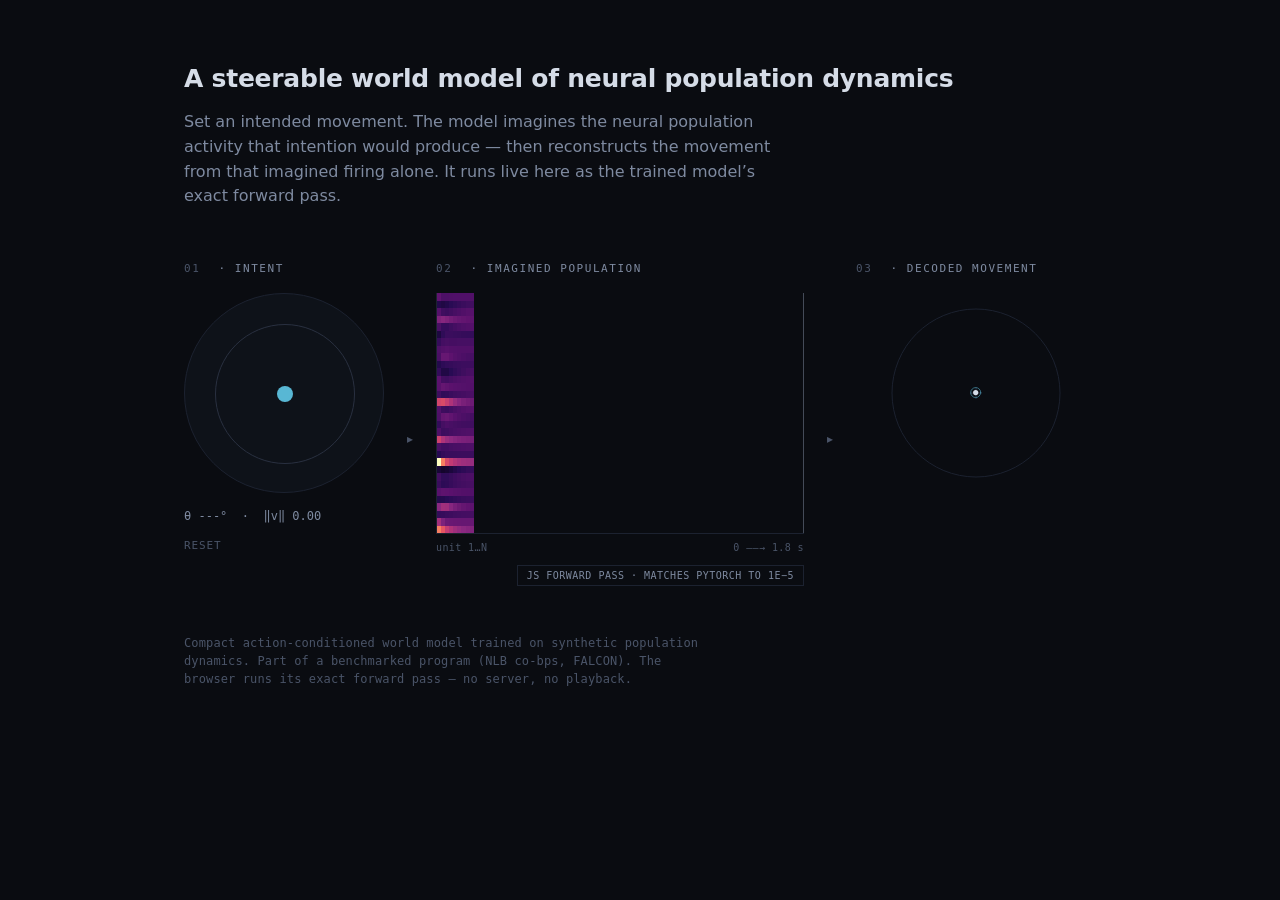
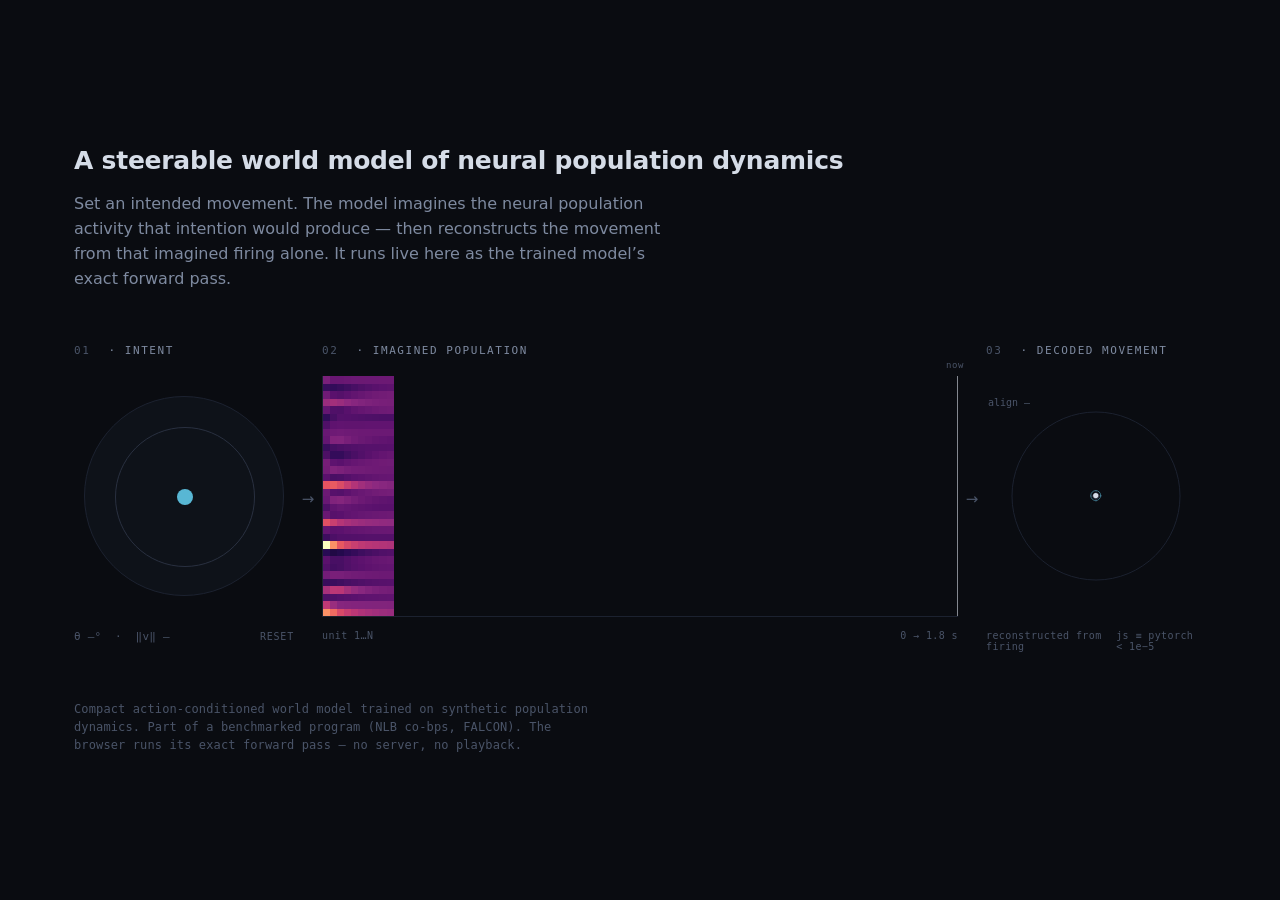
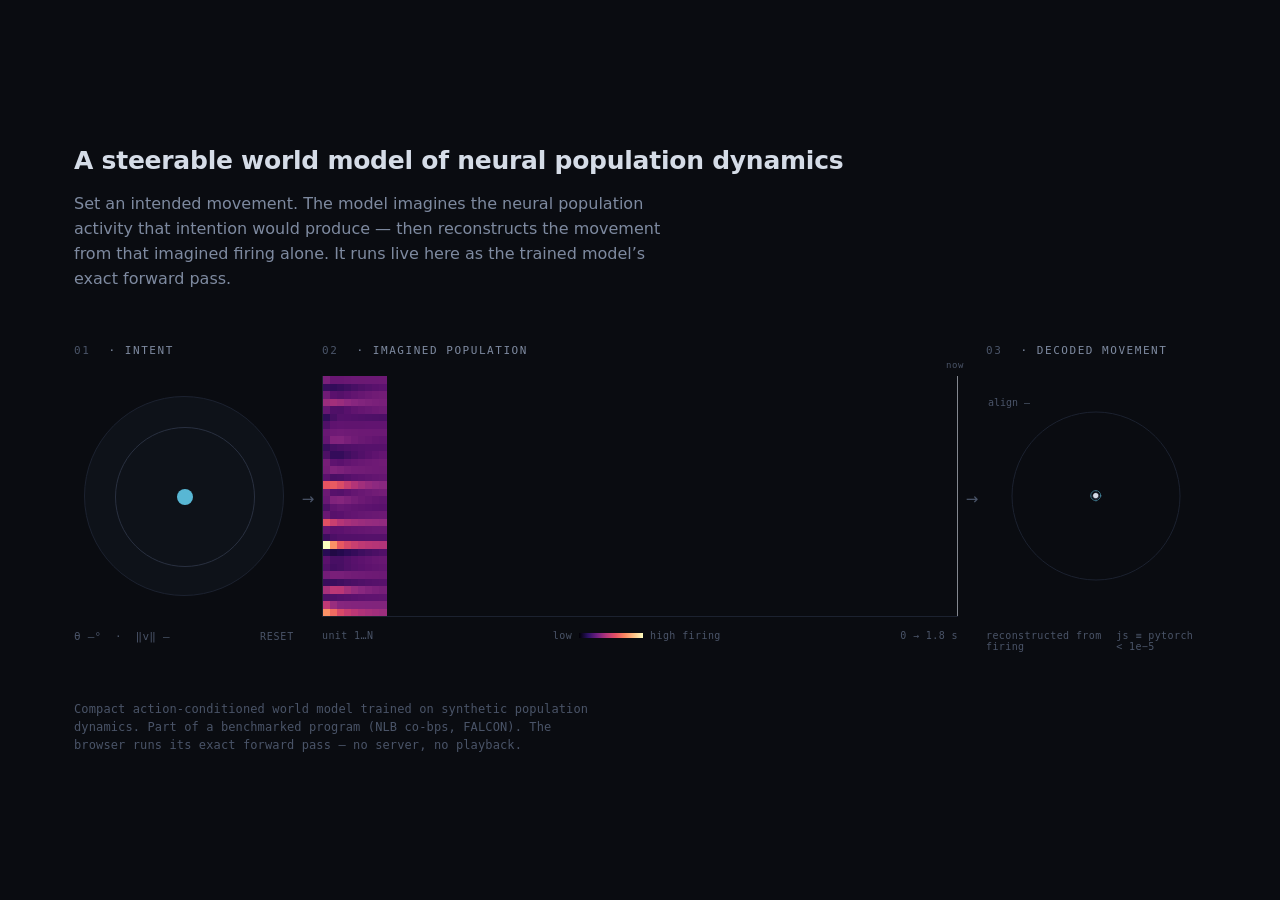
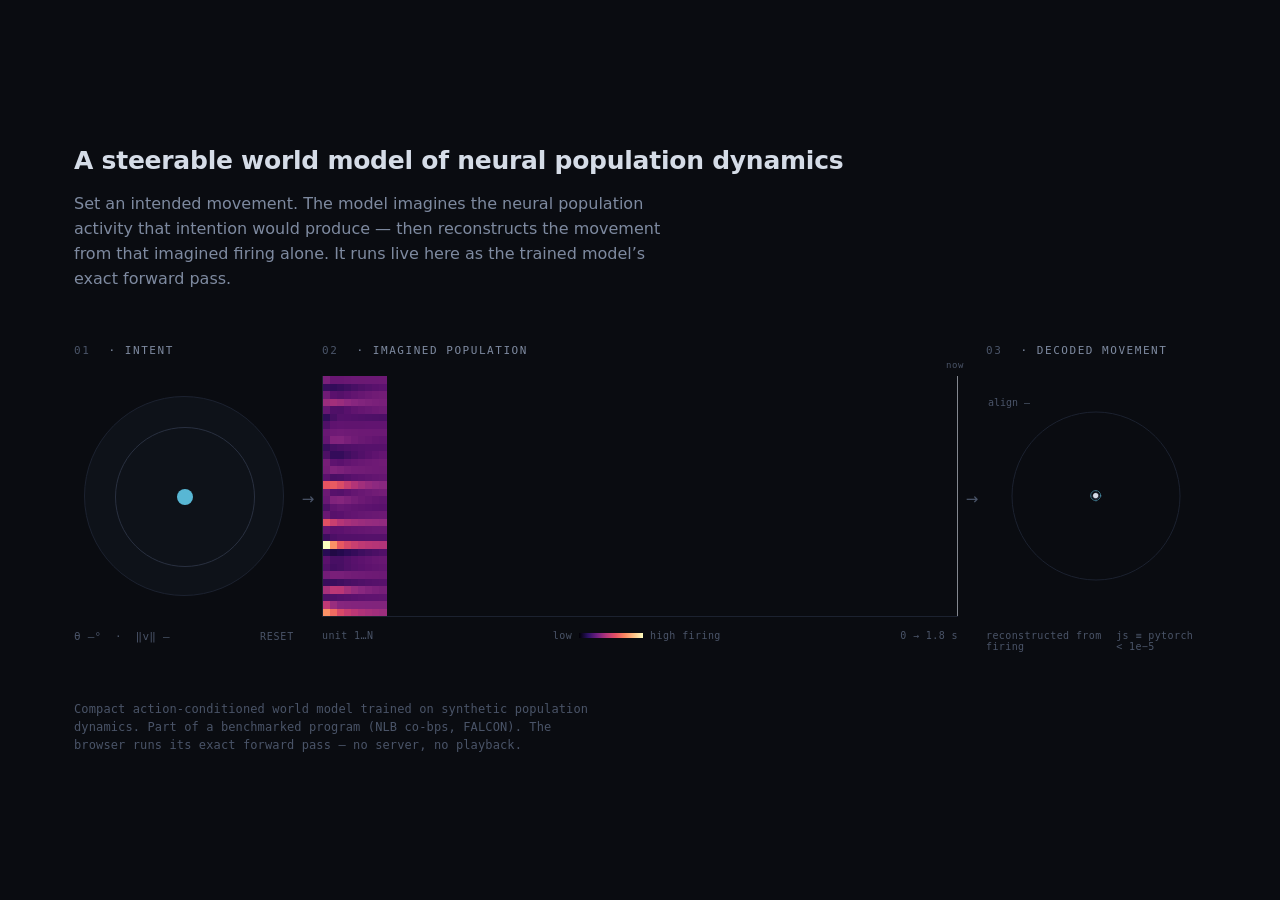
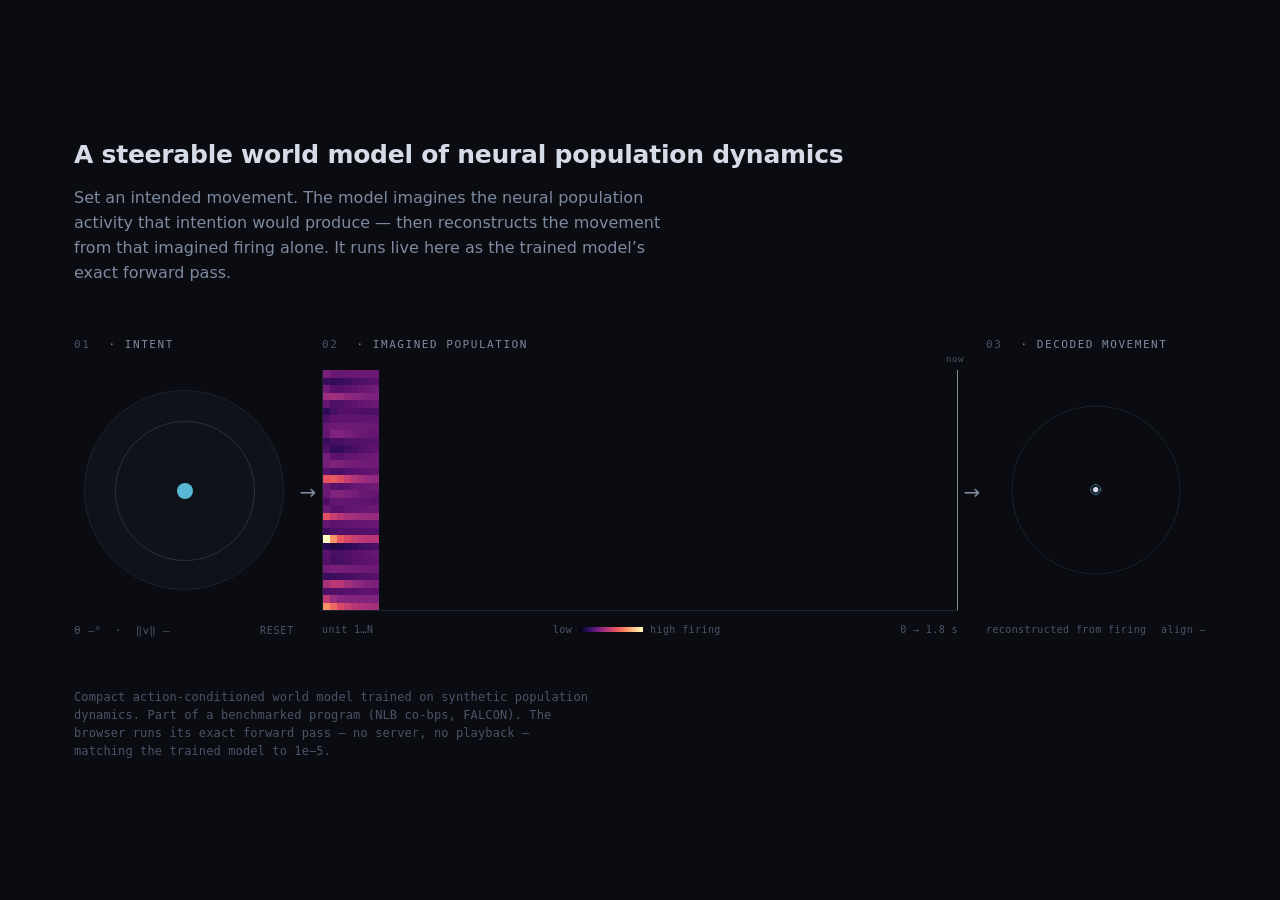
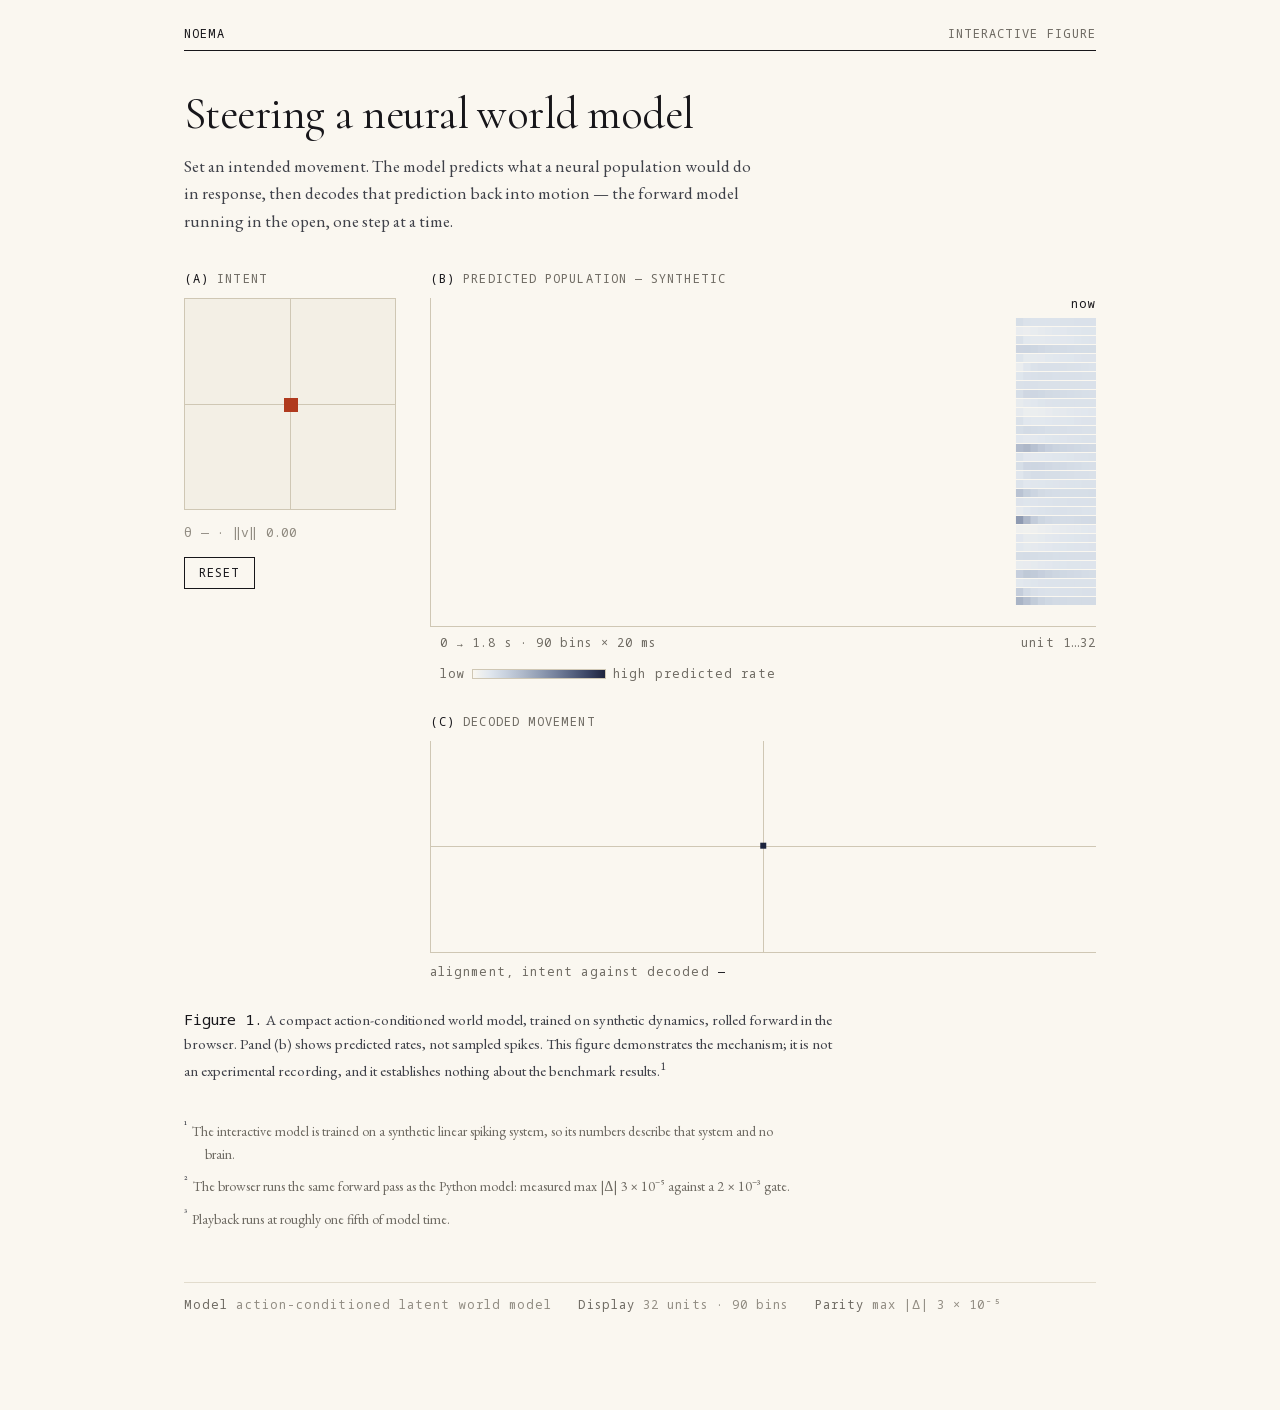
